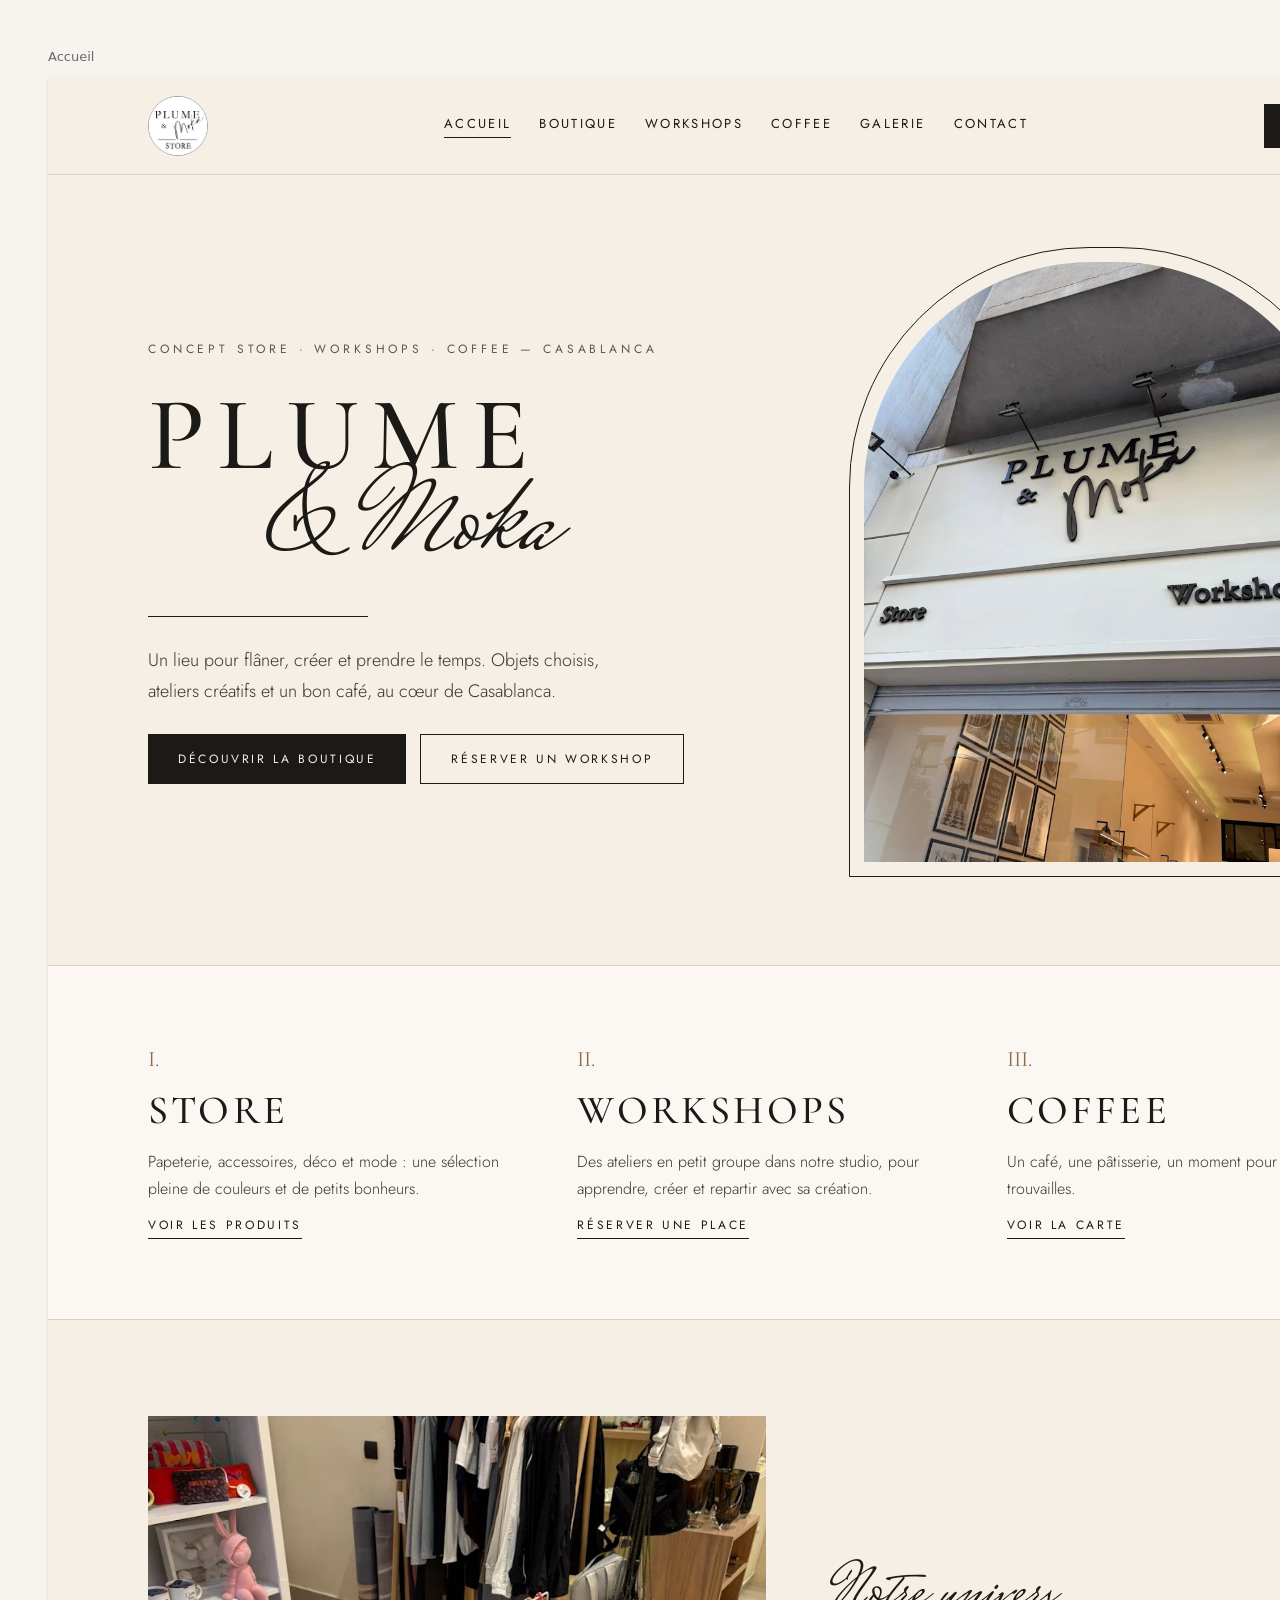
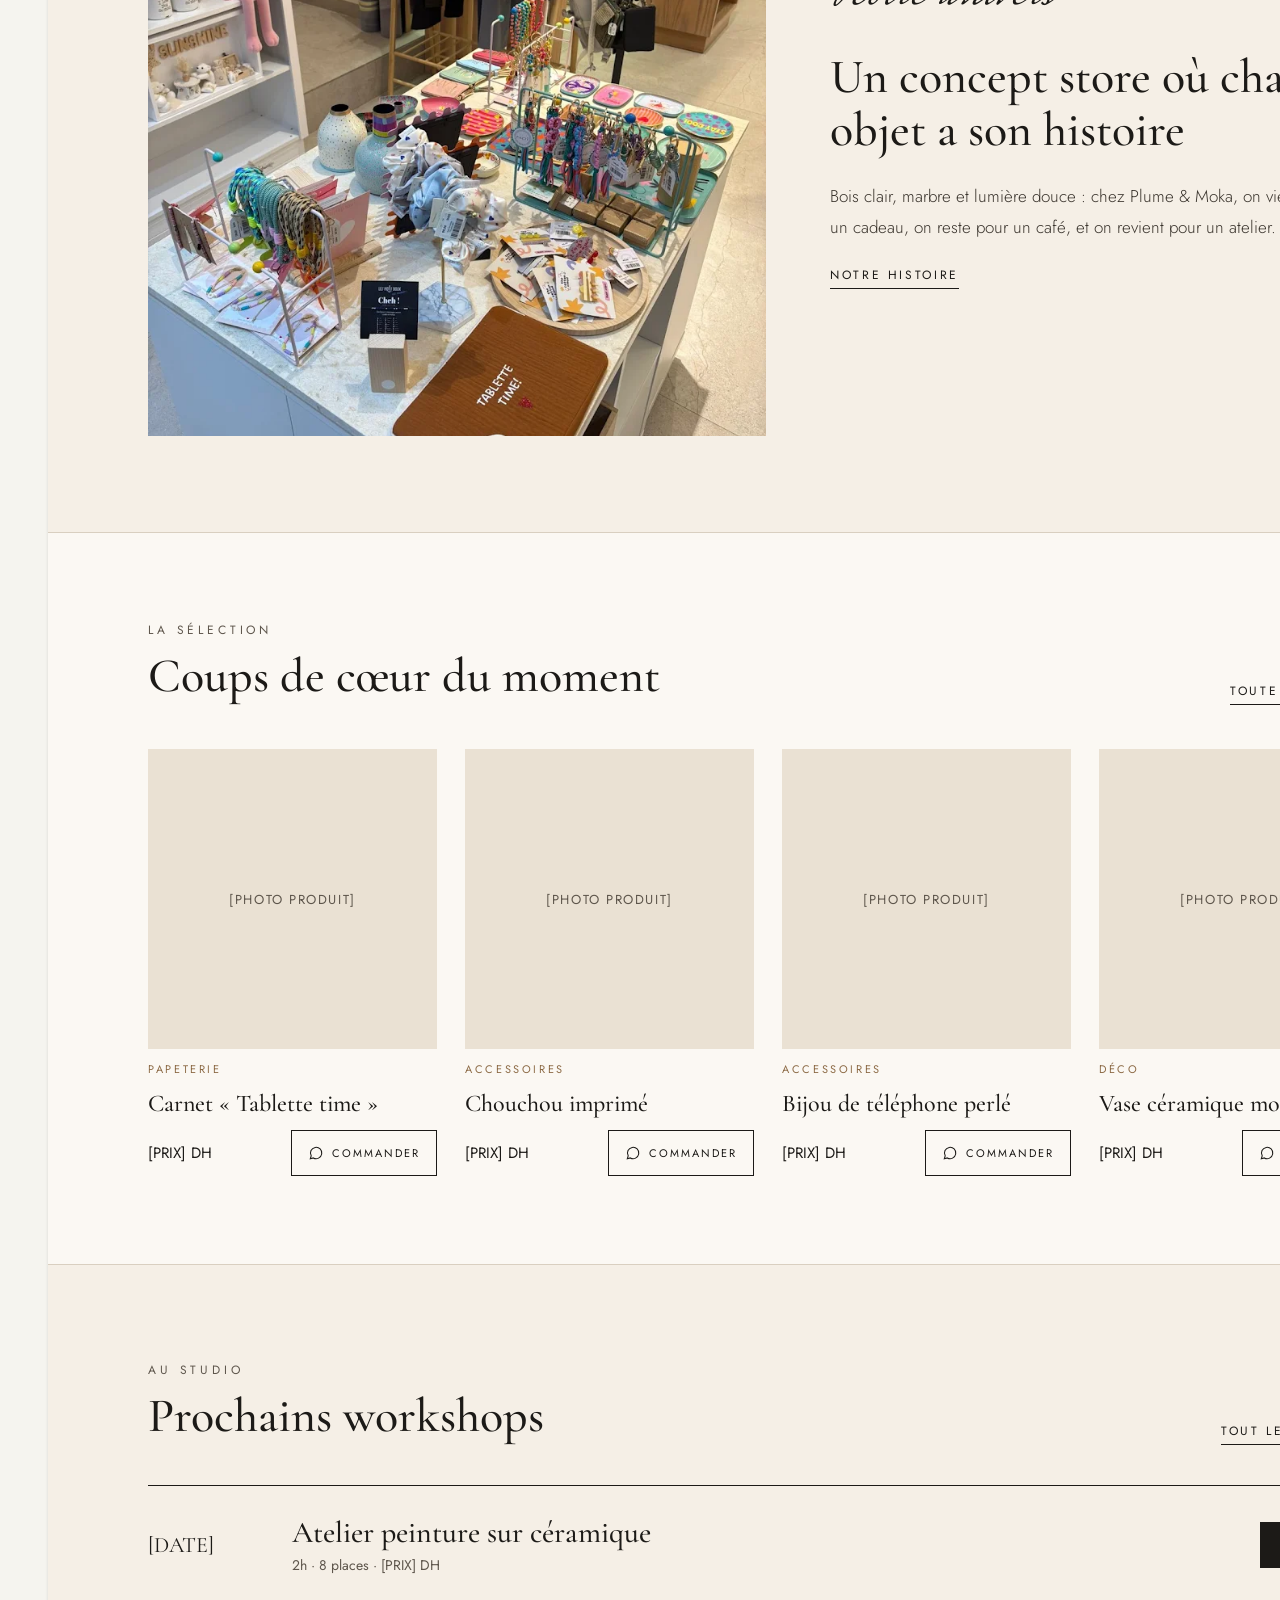
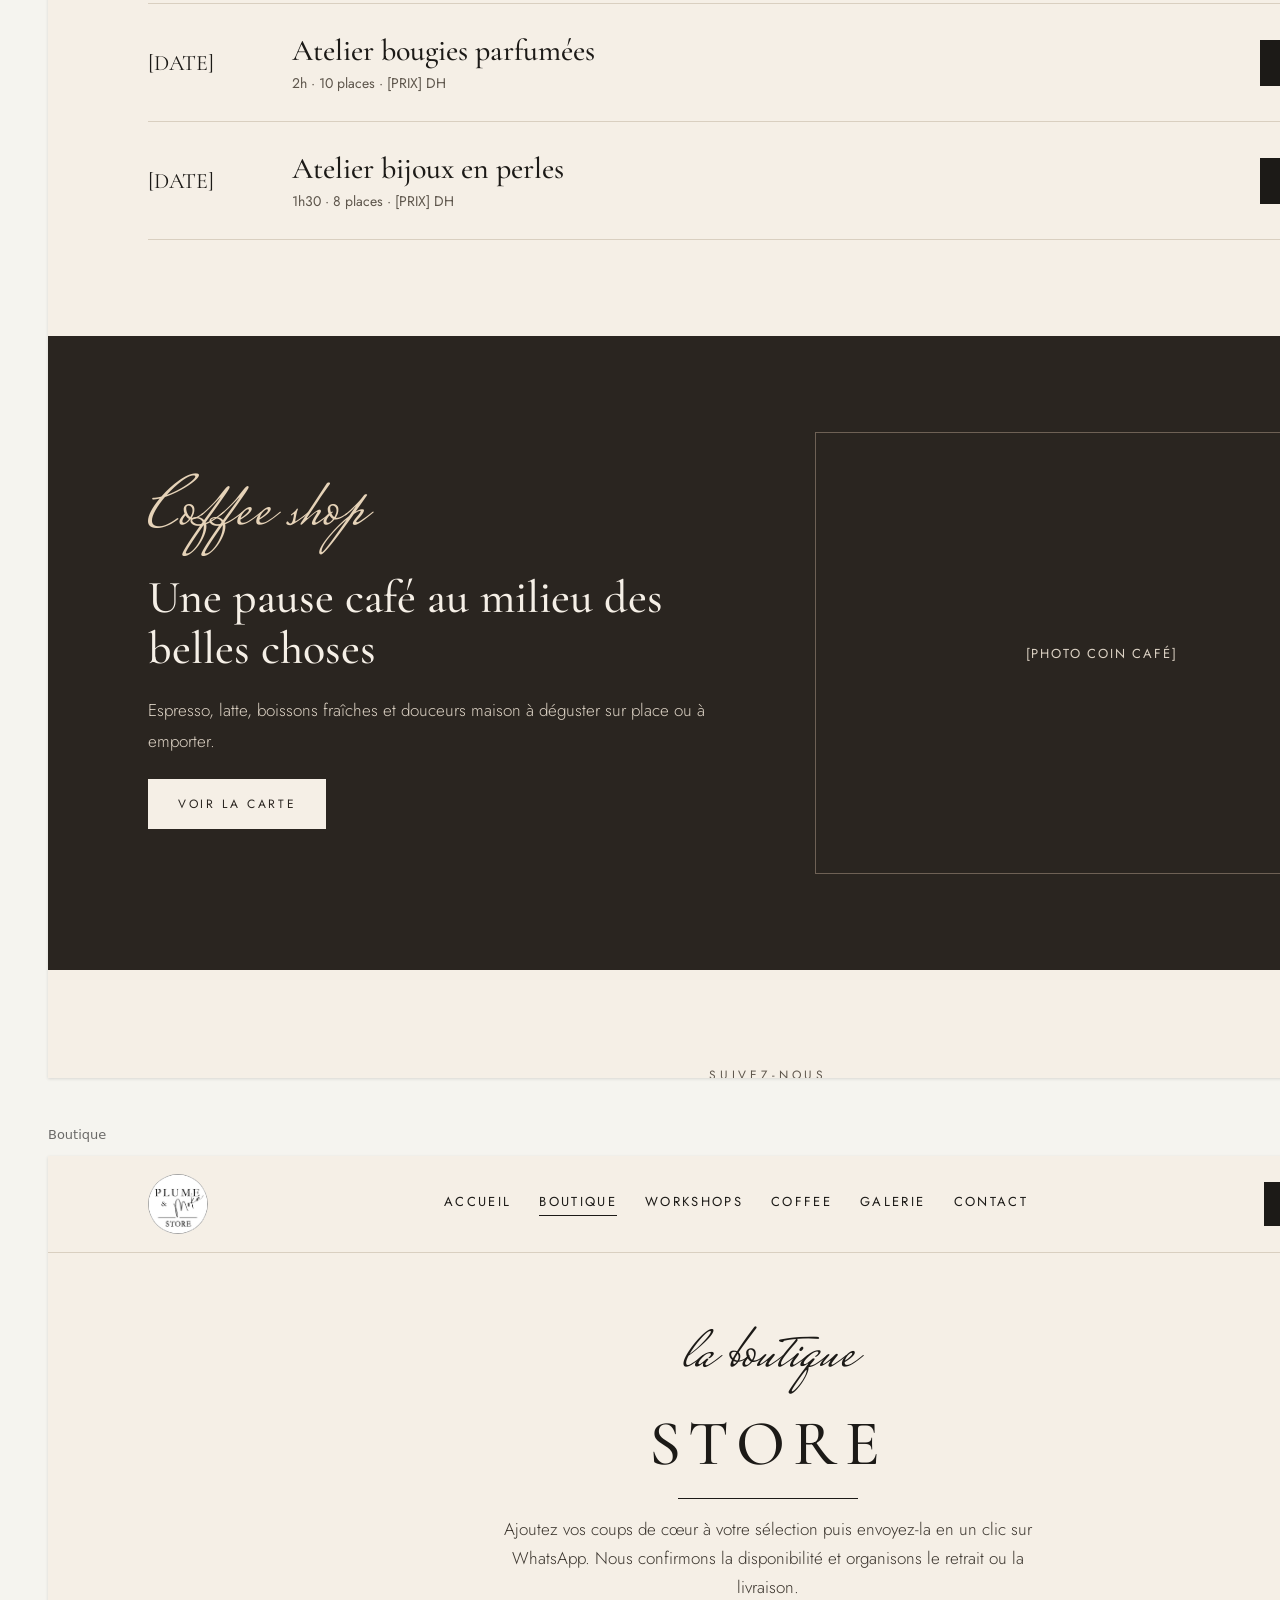
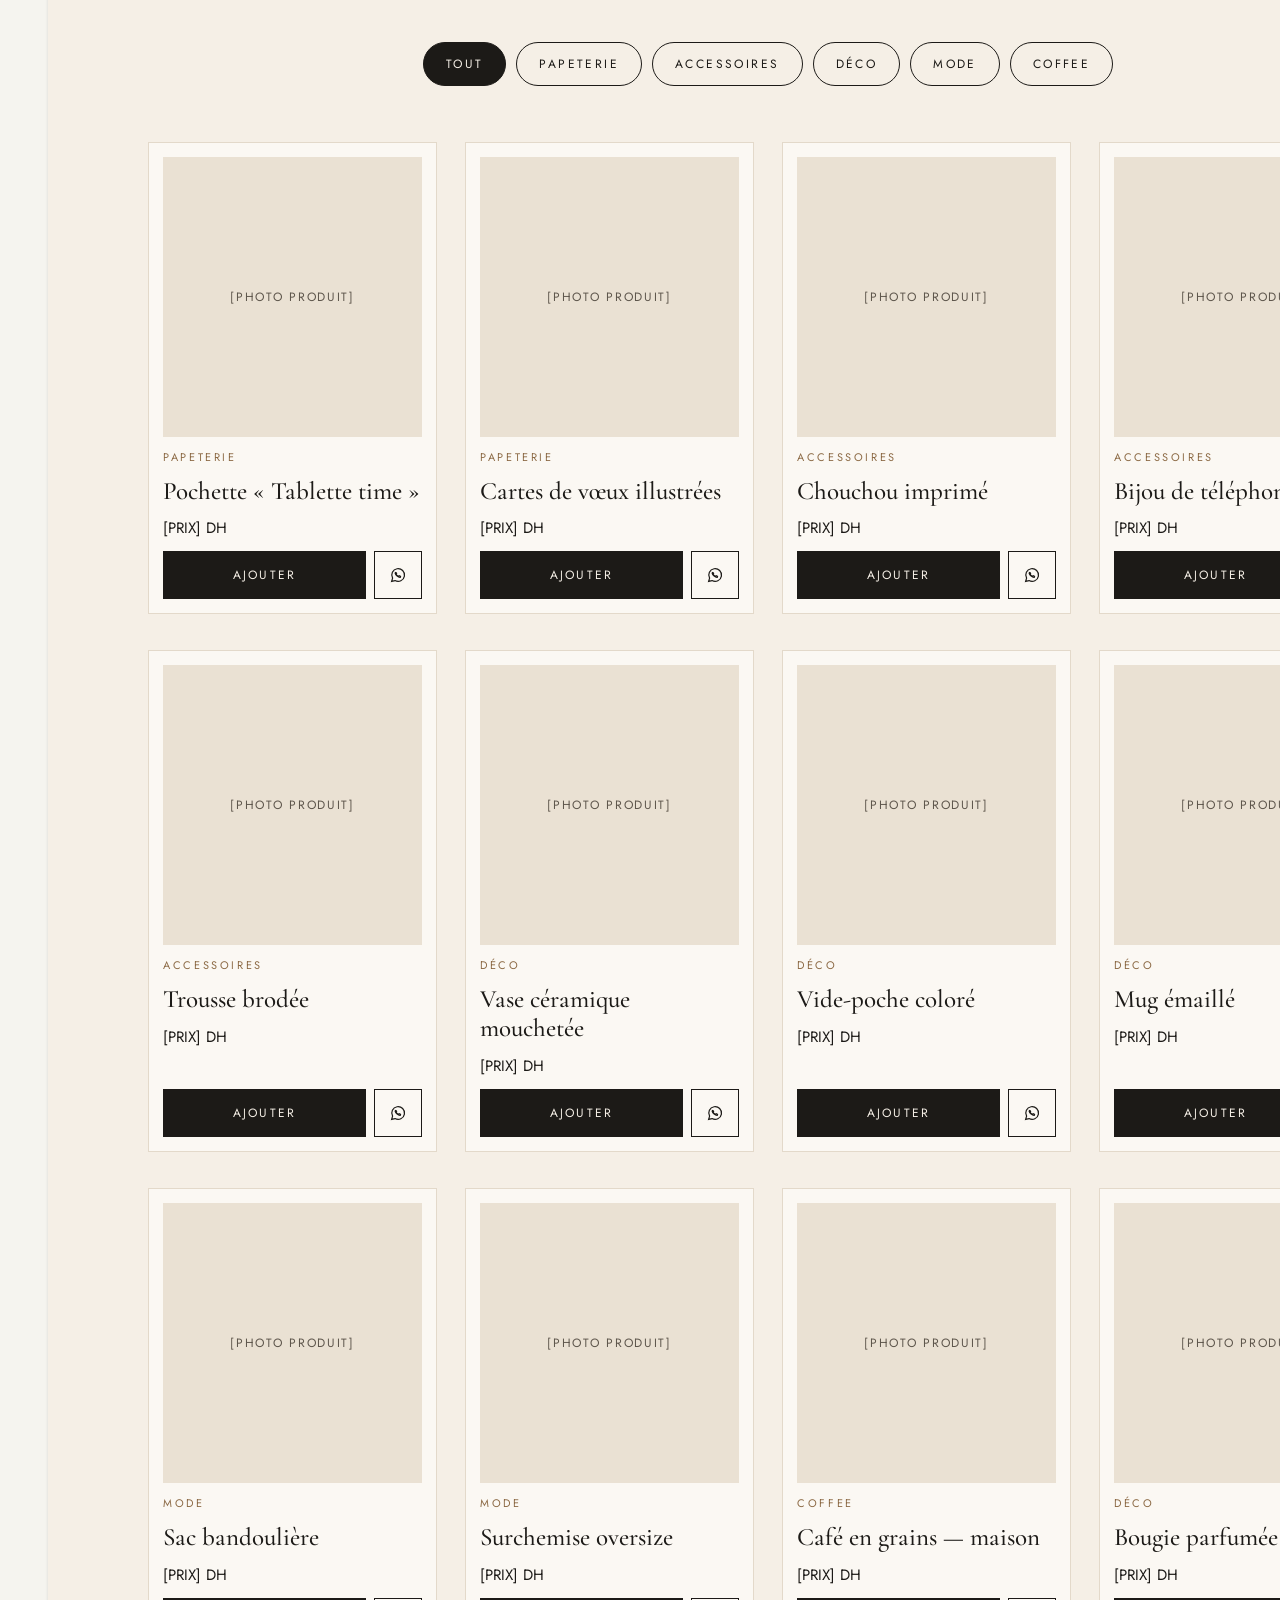
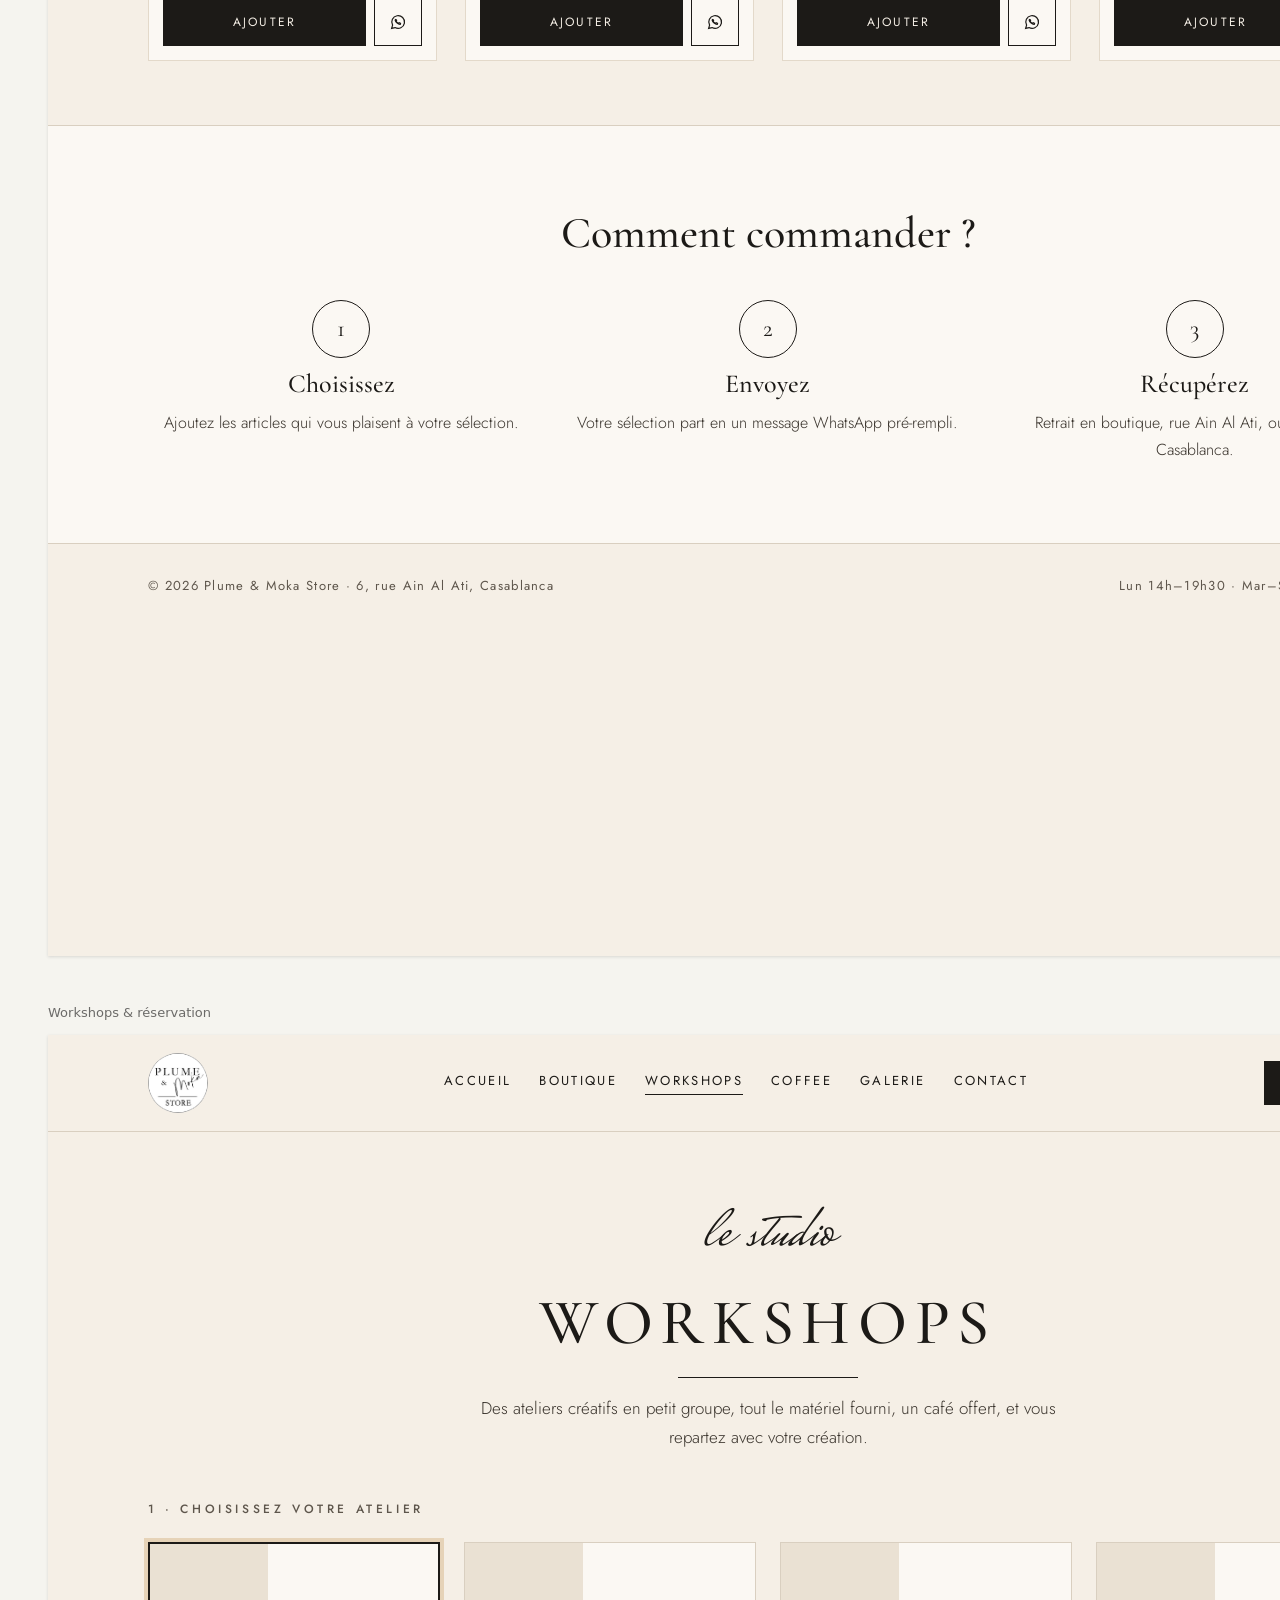
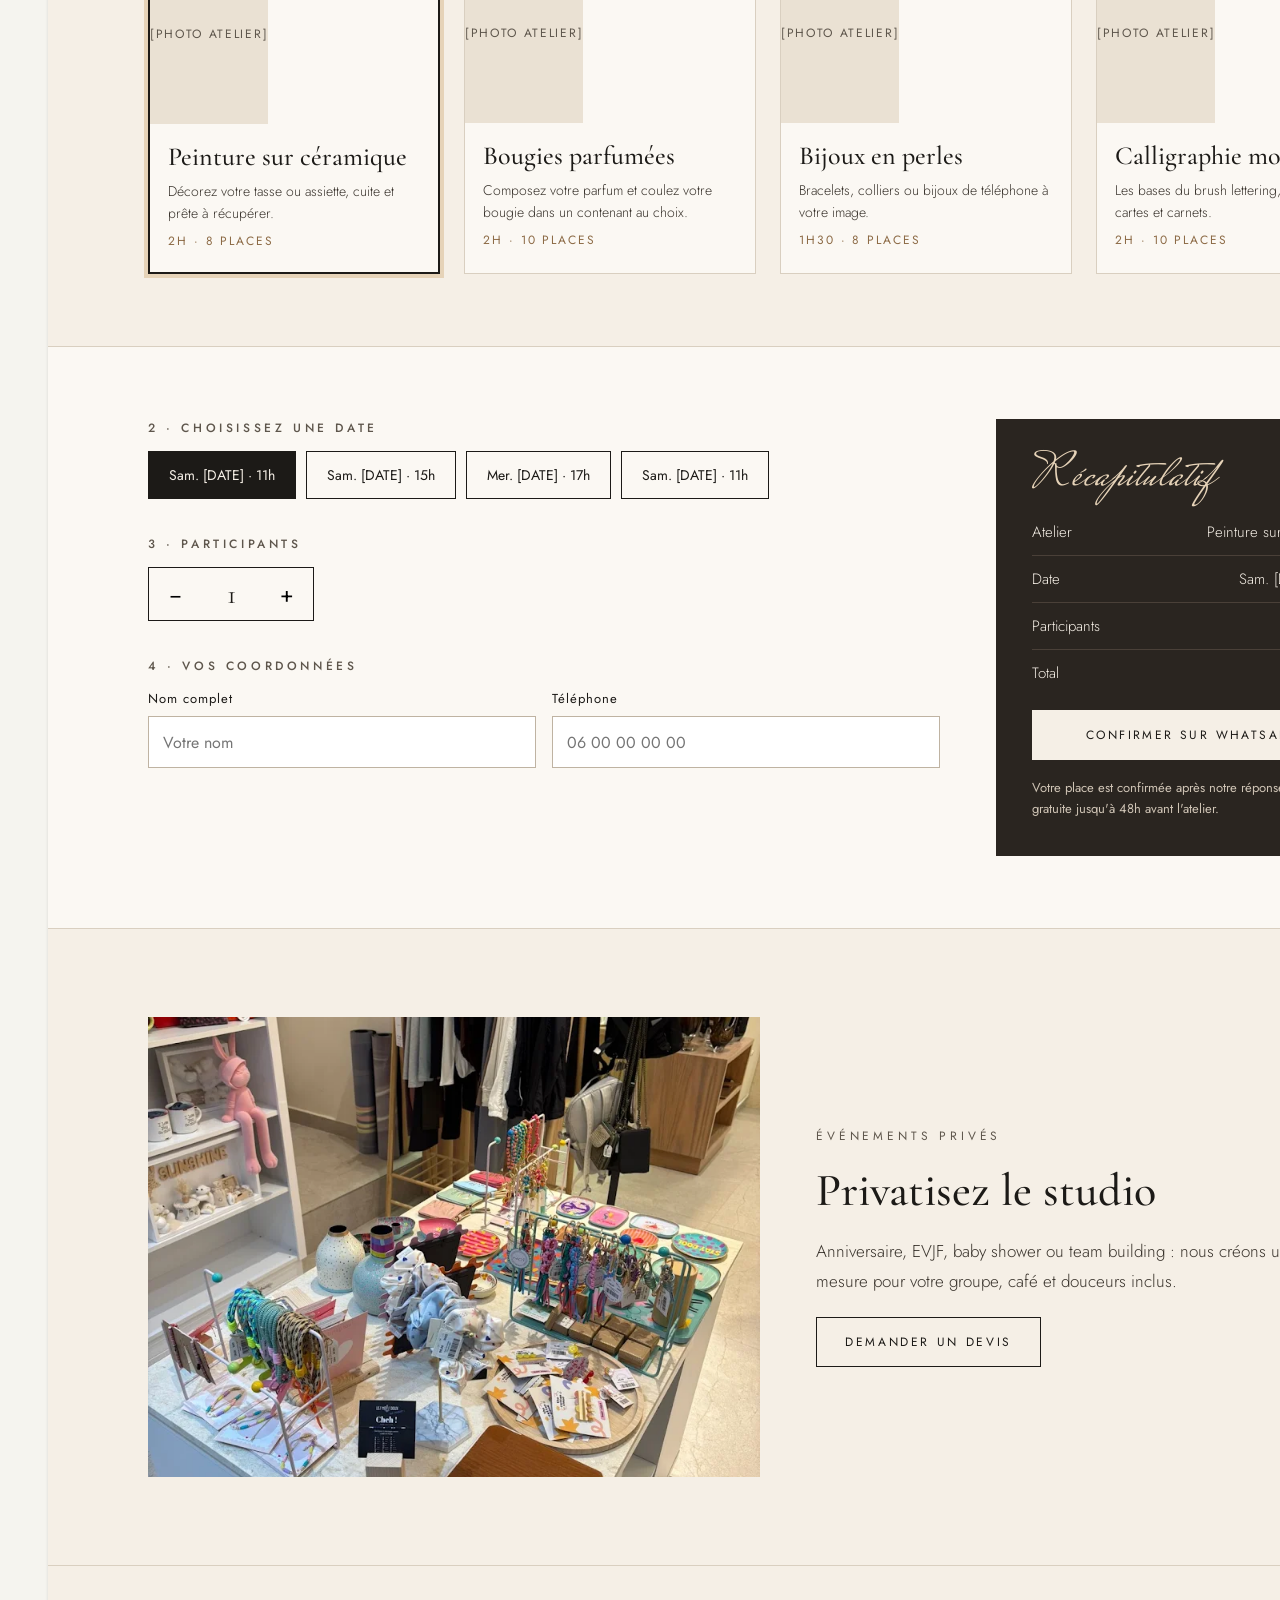
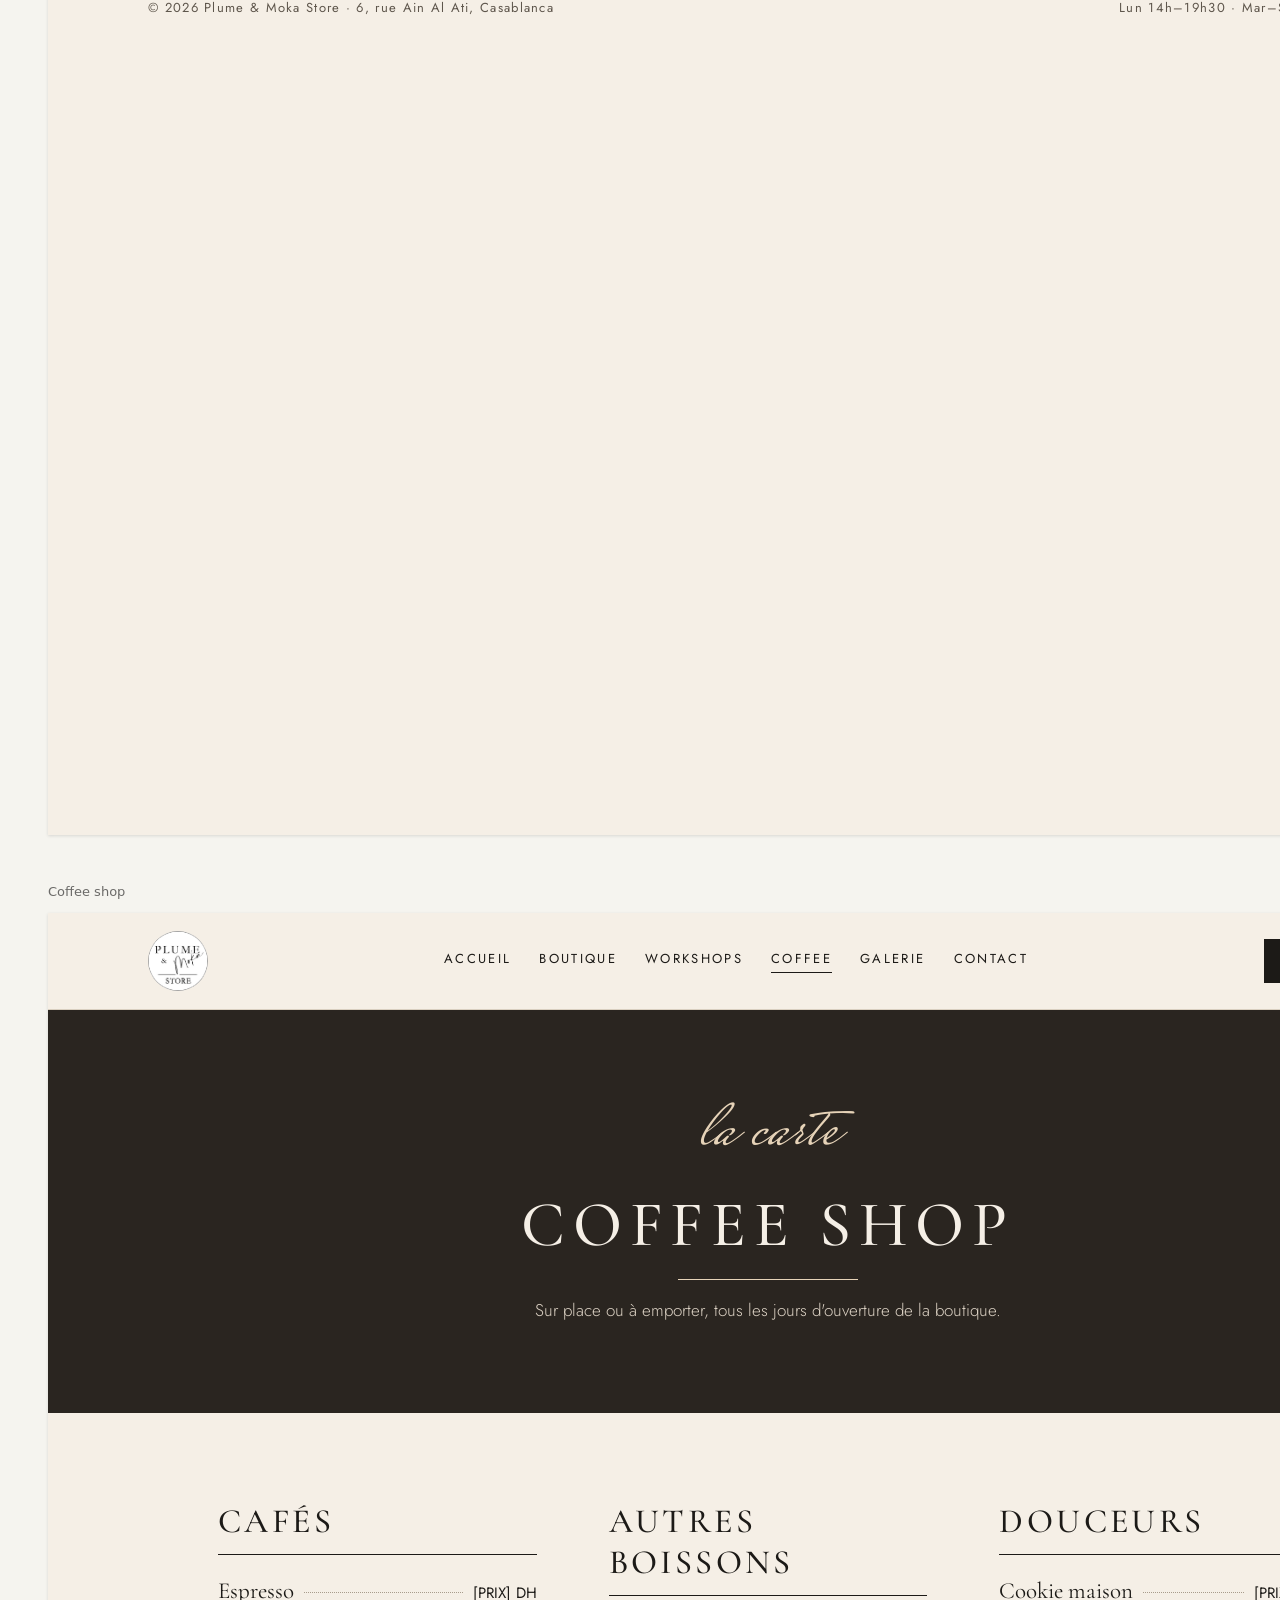
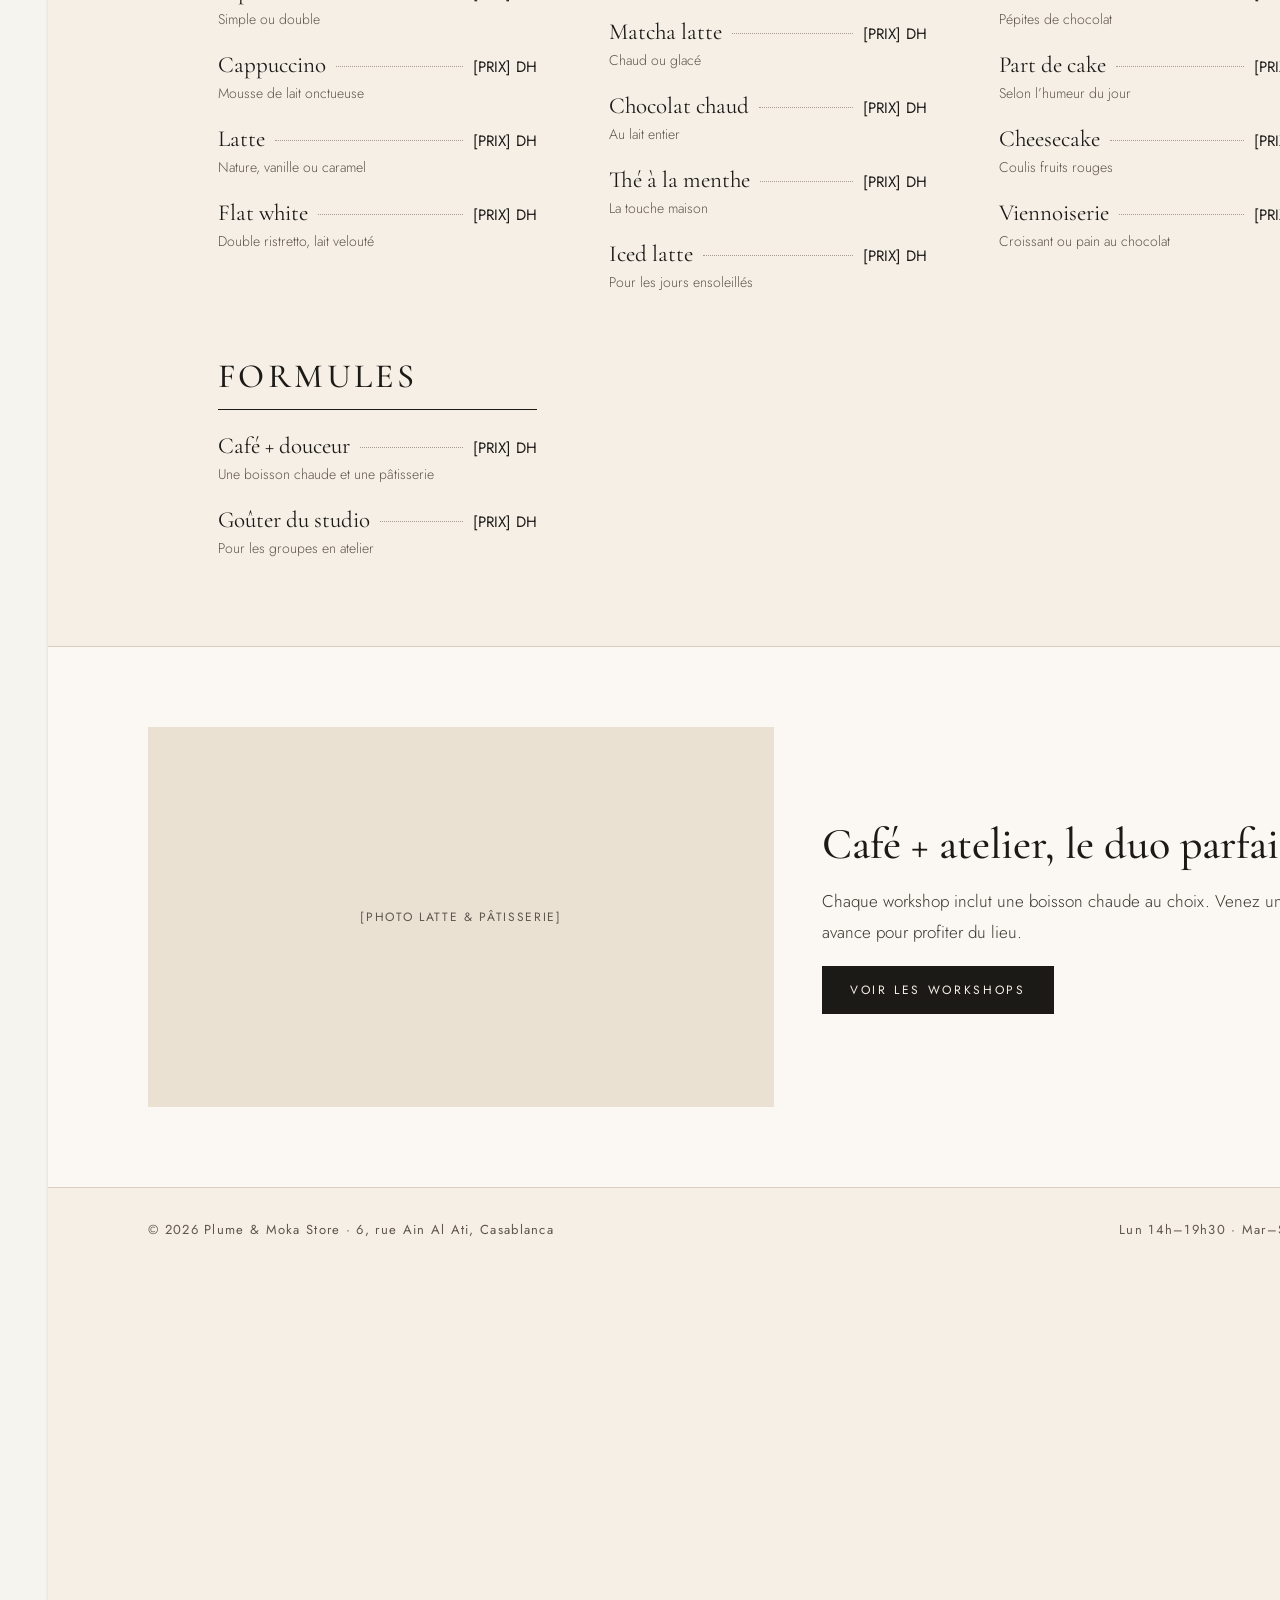
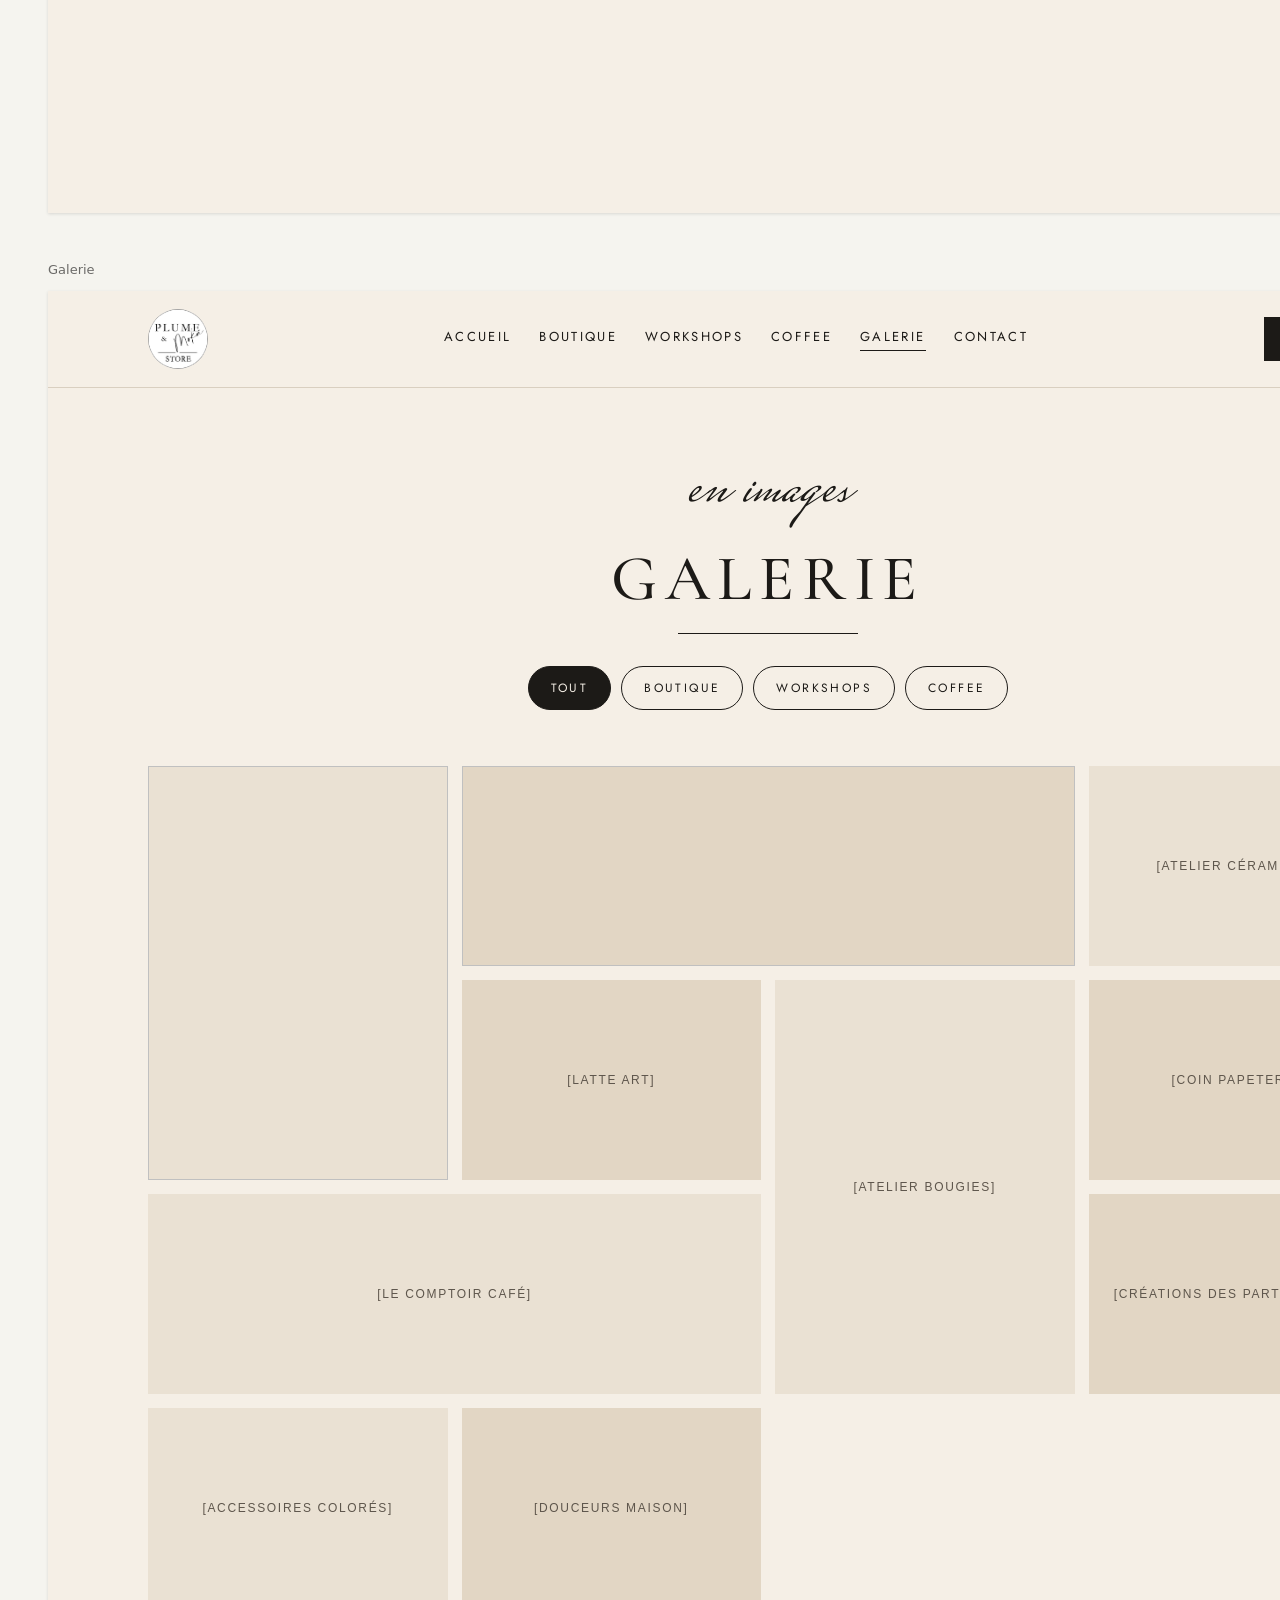
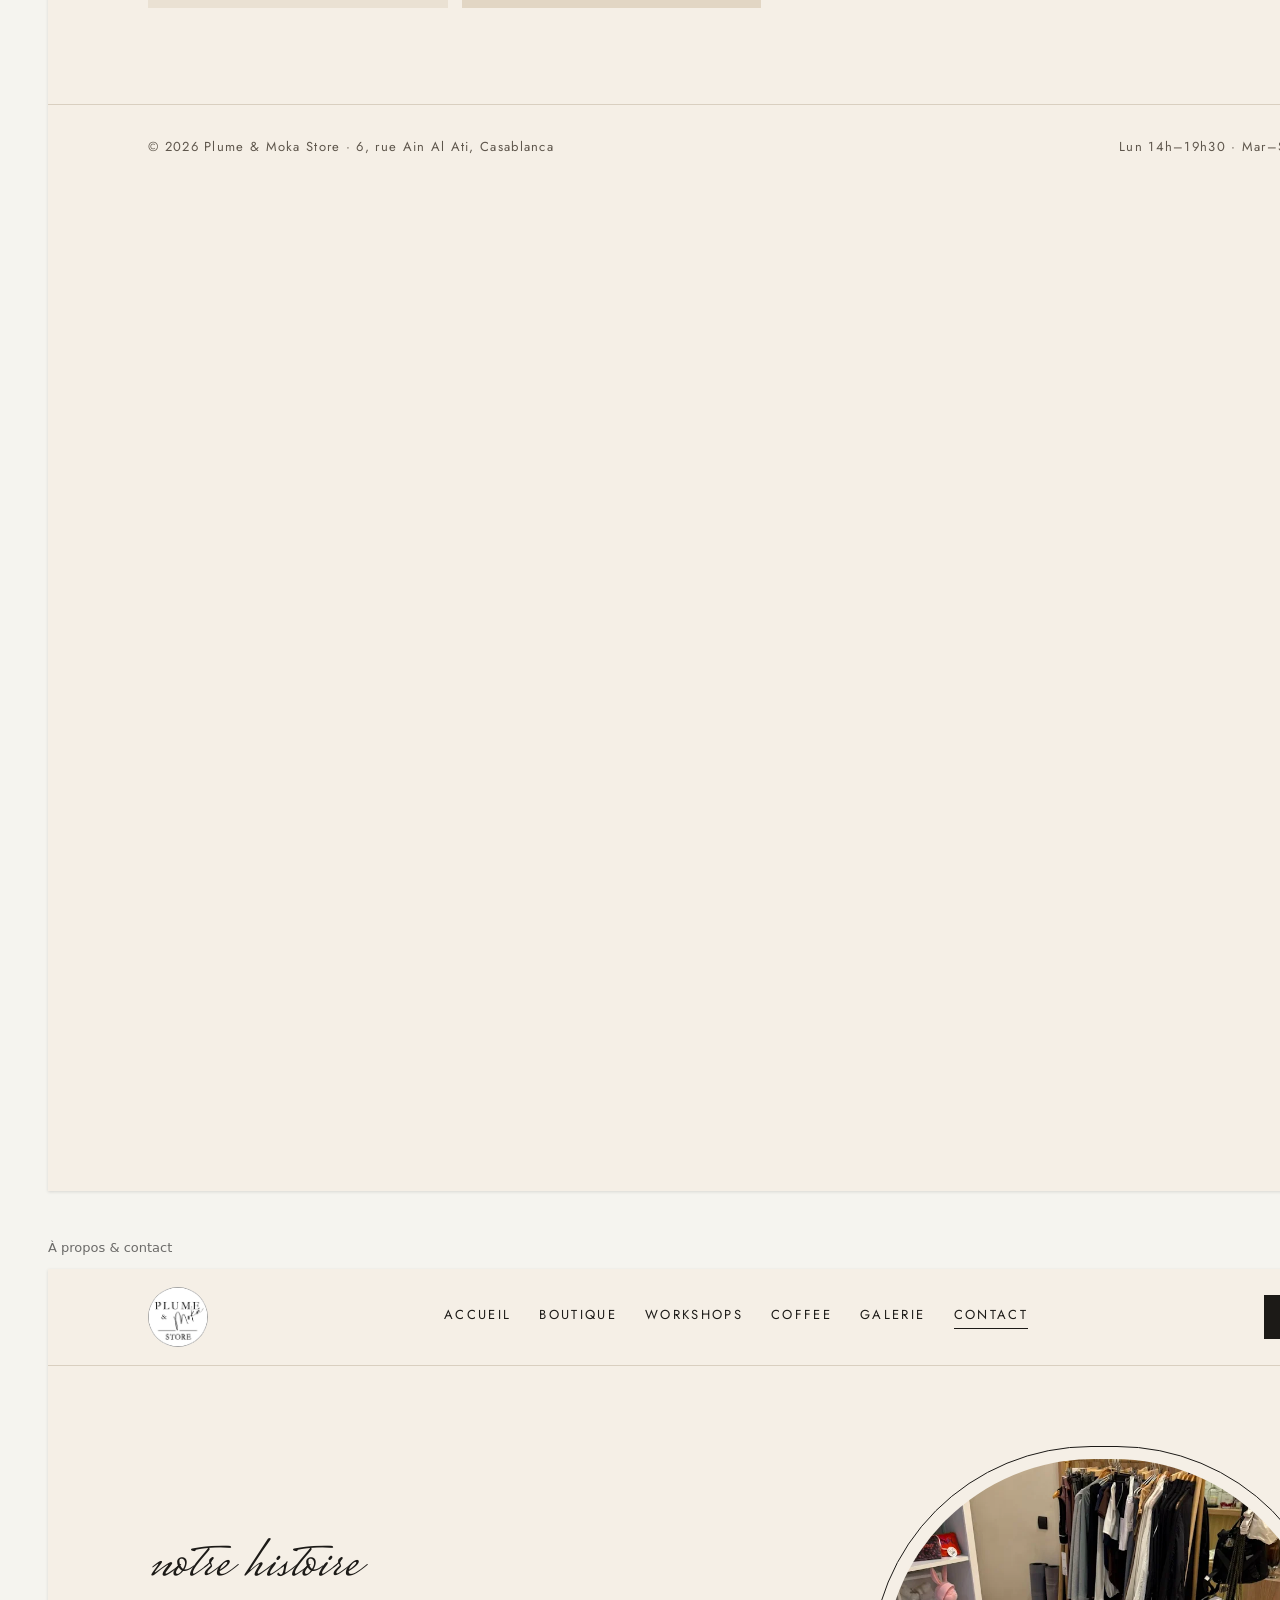
==== index.html @ 070c59aa "Add files via upload" ====
<!DOCTYPE html>
<html>
<head>
  <meta charset="utf-8">
  <title>Plume &amp; Moka — Site web</title>
  <style>
    * { margin: 0; padding: 0; box-sizing: border-box; }
    body { background: #faf9f5; display: flex; align-items: center; justify-content: center; min-height: 100vh; font-family: -apple-system, BlinkMacSystemFont, sans-serif; }
    #__bundler_loading { position: fixed; bottom: 20px; right: 20px; font: 13px/1.4 -apple-system, BlinkMacSystemFont, sans-serif; color: #666; background: #fff; padding: 8px 14px; border-radius: 8px; box-shadow: 0 1px 4px rgba(0,0,0,0.12); z-index: 10000; }
    #__bundler_thumbnail { position: fixed; inset: 0; width: 100%; height: 100%; display: flex; align-items: center; justify-content: center; background: #faf9f5; z-index: 9999; }
    #__bundler_thumbnail svg { width: 100%; height: 100%; object-fit: contain; }
    #__bundler_placeholder { color: #999; font-size: 14px; }
  </style>
  <noscript>
    <style>#__bundler_loading { display: none; }</style>
    <div style="position:fixed;bottom:12px;left:12px;font:13px/1.4 -apple-system,BlinkMacSystemFont,sans-serif;color:#999;background:rgba(255,255,255,0.9);padding:6px 12px;border-radius:6px;box-shadow:0 1px 4px rgba(0,0,0,0.08);z-index:10000;">
      This page requires JavaScript to display.
    </div>
  </noscript>
</head>
<body>
  <div id="__bundler_placeholder">Loading Plume &amp; Moka — Site web...</div>
  <div id="__bundler_loading">Unpacking...</div>

  <script>
    
document.addEventListener('DOMContentLoaded', async function() {
  const loading = document.getElementById('__bundler_loading');
  function setStatus(msg) { if (loading) loading.textContent = msg; }

  const FONT_MIME = /^(font[/]|application[/](x-)?font-|application[/]vnd\.ms-fontobject)/i;
  const MIME_TOKEN = /^[\w.+-]+[/][\w.+-]+$/;
  function toBase64(bytes) {
    let bin = '';
    for (let i = 0; i < bytes.length; i += 0x8000) {
      bin += String.fromCharCode.apply(null, bytes.subarray(i, i + 0x8000));
    }
    return btoa(bin);
  }

  // Error sink persists across replaceWith since it's on window, not the DOM.
  window.addEventListener('error', function(e) {
    // Failed resource loads (CSP-blocked links, scripts, images) fire plain
    // events at the element — warn only; real JS errors carry message/error.
    if (!e.message && !e.error && e.target && e.target !== window) {
      console.warn('[bundle] resource failed to load:',
        e.target.tagName, String(e.target.src || e.target.href || ''));
      return;
    }
    var p = document.body || document.documentElement;
    var d = document.getElementById('__bundler_err') || p.appendChild(document.createElement('div'));
    d.id = '__bundler_err';
    d.style.cssText = 'position:fixed;bottom:12px;left:12px;right:12px;font:12px/1.4 ui-monospace,monospace;background:#2a1215;color:#ff8a80;padding:10px 14px;border-radius:8px;border:1px solid #5c2b2e;z-index:99999;white-space:pre-wrap;max-height:40vh;overflow:auto';
    d.textContent = (d.textContent ? d.textContent + String.fromCharCode(10) : '') +
      '[bundle] ' + (e.message || e.type) +
      (e.filename ? ' (' + e.filename.slice(0, 60) + ':' + e.lineno + ')' : '');
  }, true);

  try {
    const manifestEl = document.querySelector('script[type="__bundler/manifest"]');
    const templateEl = document.querySelector('script[type="__bundler/template"]');
    if (!manifestEl || !templateEl) {
      setStatus('Error: missing bundle data');
      console.error('[bundler] Missing script tags — manifestEl:', !!manifestEl, 'templateEl:', !!templateEl);
      return;
    }

    const manifest = JSON.parse(manifestEl.textContent);
    let template = JSON.parse(templateEl.textContent);

    // Nested page bundles (iframe targets). Each ships ONCE, in the ROOT
    // document's manifest; frame srcs carry an about:blank#<uuid> marker
    // instead of a substitutable uuid. Every document mints the blobs for
    // its OWN frames — from local text at the root, or text obtained from
    // its DIRECT parent over the relay protocol below — so each frame
    // navigation stays same-origin with its initiator and a deduped page
    // loads at any depth on any host, including a file:// download's
    // opaque origins (where a blob minted by one document cannot be
    // navigated to by another).
    const pageOrderEl = document.querySelector('script[type="__bundler/page_order"]');
    const pageOrder = pageOrderEl ? JSON.parse(pageOrderEl.textContent) : [];
    const pageSet = new Set(pageOrder);
    const pageTexts = {};

    // ── Nested-page text protocol (parent-chain relay) ──
    // Page bundles ship once, in the ROOT document's manifest. Every
    // document mints the blobs for its OWN frames, obtaining page text
    // through a strict parent-chain relay: a document only ever SENDS to
    // its direct parent (which, for every document the publisher's own
    // runtime minted, is another publisher document) and only ACCEPTS
    // text from that direct parent; requests from below are honored only
    // for the document's own child frames, and the ROOT never sends
    // upward at all. That last rule is load-bearing: the artifact host's
    // frame-ancestors allows claude.ai (and friends) to frame an
    // artifact, so window.top can be a FOREIGN document — a top-addressed
    // protocol would hand page uuids to that ancestor and accept forged
    // "page text" from it, minting attacker HTML as an artifact-origin
    // blob document. The chain never touches the ancestor: requests stop
    // at the root, replies are origin-addressed per hop (never '*' when
    // an origin exists), and both directions are origin-gated (on https
    // a foreign sender's origin can never equal this document's; in
    // opaque contexts — file:// — everything serializes as 'null', where
    // an embedded EXTERNAL frame still fails the gate by carrying its
    // own real origin, and a sandboxed child of such a frame is excluded
    // by the own-child-frames check plus uuid unguessability). Shape is
    // deny-by-default: one request form, one reply form, no error
    // replies.
    // window.origin is the SERIALIZED SECURITY origin ('null' in opaque
    // contexts such as a sandboxed preview iframe) — location.origin is
    // computed from the URL and stays 'https://…' even when the document
    // is sandboxed, which would misgate every opaque chain.
    const OWN_TARGET = /^https?:[/][/]/.test(window.origin || '')
      ? window.origin
      : '*';
    function trustedOrigin(e) {
      if (e.origin === window.origin) return true; // https chains; opaque==opaque
      // file:// trees: Chrome serializes the file document's origin as
      // 'file://' while the blob: documents it mints serialize as 'null',
      // so the two legitimate shapes can never string-match — accept the
      // pair in both directions. https origins never serialize as either,
      // and sender identity (own child frame / direct parent) is checked
      // separately.
      return (
        (e.origin === 'null' &&
          (window.origin === 'file://' ||
            window.location.protocol === 'file:')) ||
        (/^file:/.test(e.origin) && window.origin === 'null')
      );
    }
    // Non-empty only in the root document (nested bundles ship an empty
    // island), so it doubles as the root marker: the root answers from
    // local text and treats a miss as authoritative — never relaying to
    // its (possibly foreign) parent.
    const isPageRoot = pageOrder.length > 0;
    const blobUrls = {};
    const resourceBlobs = {};
    const UUID_SHAPE = /^[0-9a-f]{8}-[0-9a-f]{4}-[0-9a-f]{4}-[0-9a-f]{4}-[0-9a-f]{12}$/;
    const pendingFrames = {}; // uuid -> [{el, frag}] awaiting text for own frames
    const pendingRelays = {}; // uuid -> [childWindow] awaiting text to pass down
    function mountPage(el, frag, text) {
      const pageBlob = new Blob([text], { type: 'text/html' });
      const u = URL.createObjectURL(pageBlob);
      resourceBlobs[u] = pageBlob;
      el.src = u + frag;
    }
    function deliverPage(uuid, text) {
      const frames = pendingFrames[uuid];
      delete pendingFrames[uuid];
      if (frames) for (const f of frames) mountPage(f.el, f.frag, text);
      const relays = pendingRelays[uuid];
      delete pendingRelays[uuid];
      if (relays) {
        for (const cw of relays) {
          try { cw.postMessage({ __bundler_page: uuid, __bundler_text: text }, OWN_TARGET); } catch (err) { /* gone */ }
        }
      }
    }
    function ownFrameWindows() {
      const out = [];
      for (const f of Array.from(document.querySelectorAll('iframe'))) {
        try { if (f.contentWindow) out.push(f.contentWindow); } catch (err) { /* detached */ }
      }
      return out;
    }
    window.addEventListener('message', function (e) {
      const d = e.data;
      if (!d || typeof d !== 'object' || !e.source) return;
      // Origin gate first; the structural checks below (own-child-frames
      // for requests, direct-parent + solicited-uuid for replies, the
      // root's never-relay rule) are what hold in fully opaque chains
      // where origin strings can't discriminate — a sandboxed root's
      // FOREIGN wrapper still fails all three even though both serialize
      // as real-vs-'null' rather than matching.
      if (!trustedOrigin(e)) return;
      if (typeof d.__bundler_need === 'string' && UUID_SHAPE.test(d.__bundler_need)) {
        // Requests are honored only for this document's own child frames.
        if (ownFrameWindows().indexOf(e.source) < 0) return;
        const uuid = d.__bundler_need;
        const text = pageTexts[uuid];
        if (typeof text === 'string') {
          try { e.source.postMessage({ __bundler_page: uuid, __bundler_text: text }, OWN_TARGET); } catch (err) { /* gone */ }
          return;
        }
        if (isPageRoot || window.parent === window) return; // authoritative miss
        const waiting = pendingRelays[uuid];
        if (waiting) {
          if (waiting.indexOf(e.source) < 0) waiting.push(e.source);
          return;
        }
        // Never-answered uuids would otherwise accumulate forever under a
        // request spray; past the cap (far above any real page count) new
        // relays are dropped rather than remembered.
        if (Object.keys(pendingRelays).length >= 128) return;
        pendingRelays[uuid] = [e.source];
        window.parent.postMessage({ __bundler_need: uuid }, OWN_TARGET);
      } else if (
        typeof d.__bundler_page === 'string' &&
        UUID_SHAPE.test(d.__bundler_page) &&
        typeof d.__bundler_text === 'string'
      ) {
        // The shape test is load-bearing beyond tidiness: the solicited
        // check below uses the in operator, which matches prototype keys
        // ('__proto__', 'constructor') — an unshaped key would reach
        // deliverPage and throw, painting the error banner.
        // Text is accepted only from the direct parent — the document
        // that minted this one.
        if (e.source !== window.parent || window.parent === window) return;
        if (!(d.__bundler_page in pendingFrames) && !(d.__bundler_page in pendingRelays)) return;
        deliverPage(d.__bundler_page, d.__bundler_text);
      }
    });

    const uuids = Object.keys(manifest);
    setStatus('Unpacking ' + uuids.length + ' assets...');

    await Promise.all(uuids.map(async (uuid) => {
      const entry = manifest[uuid];
      try {
        const binaryStr = atob(entry.data);
        const bytes = new Uint8Array(binaryStr.length);
        for (let i = 0; i < binaryStr.length; i++) bytes[i] = binaryStr.charCodeAt(i);

        let finalBytes = bytes;
        if (entry.compressed) {
          if (typeof DecompressionStream !== 'undefined') {
            const ds = new DecompressionStream('gzip');
            const writer = ds.writable.getWriter();
            const reader = ds.readable.getReader();
            writer.write(bytes);
            writer.close();
            const chunks = [];
            let totalLen = 0;
            while (true) {
              const { done, value } = await reader.read();
              if (done) break;
              chunks.push(value);
              totalLen += value.length;
            }
            finalBytes = new Uint8Array(totalLen);
            let offset = 0;
            for (const chunk of chunks) { finalBytes.set(chunk, offset); offset += chunk.length; }
          } else {
            console.warn('DecompressionStream not available, asset ' + uuid + ' may not render');
          }
        }

        if (pageSet.has(uuid)) {
          pageTexts[uuid] = new TextDecoder().decode(finalBytes);
          return;
        }
        if (FONT_MIME.test(entry.mime) && MIME_TOKEN.test(entry.mime)) {
          // Strict artifact hosts allow font-src data: but not blob:.
          blobUrls[uuid] = 'data:' + entry.mime + ';base64,' +
            (entry.compressed ? toBase64(finalBytes) : entry.data);
        } else {
          const blob = new Blob([finalBytes], { type: entry.mime });
          blobUrls[uuid] = URL.createObjectURL(blob);
          resourceBlobs[blobUrls[uuid]] = blob;
        }
      } catch (err) {
        console.error('Failed to decode asset ' + uuid + ':', err);
        const blob = new Blob([], { type: entry.mime });
        blobUrls[uuid] = URL.createObjectURL(blob);
        resourceBlobs[blobUrls[uuid]] = blob;
      }
    }));

    const extResEl = document.querySelector('script[type="__bundler/ext_resources"]');
    const extResources = extResEl ? JSON.parse(extResEl.textContent) : [];
    const resourceMap = {};
    for (const entry of extResources) {
      if (blobUrls[entry.uuid]) resourceMap[entry.id] = blobUrls[entry.uuid];
    }

    // Artifact-host CSP (connect-src 'self') refuses fetch() of blob: URLs —
    // consumers read these Blobs directly. Survives the swap like the error sink.
    window.__resourceBlobs = resourceBlobs;

    setStatus('Rendering...');
    // Page uuids have no blob here — they ride inside about:blank#<uuid>
    // frame markers the pass below resolves after the swap.
    for (const uuid of uuids) {
      if (pageSet.has(uuid)) continue;
      template = template.split(uuid).join(blobUrls[uuid]);
    }

    // Strip integrity + crossorigin — blob URLs from a file:// document inherit
    // a null origin, so crossorigin forces a CORS fetch that SRI then rejects.
    // The manifest bytes are ours; SRI protects against CDN compromise, not this.
    // appifacts: only on tags now pointing at OUR blob: URLs. A reference the
    // bundler left live-fetched (an absolute x-import, a runtime dependency it
    // could not embed, an authored external script) keeps the pin it was
    // written with: that fetch is exactly what SRI protects. (A crossorigin
    // on a parent whose child carries the blob — <video crossorigin><source>
    // — is left alone too; the attribute is then the author's to drop.)
    template = template.replace(/<[a-z][^>]*>/gi, (tag) => /\s(?:src|href|srcset|poster|data|xlink:href)="blob:/i.test(tag) ? tag.replace(/\s+integrity="[^"]*"/gi, '').replace(/\s+crossorigin="[^"]*"/gi, '') : tag);

    const resourceScript = '<script>window.__resources = ' +
      JSON.stringify(resourceMap).replace(/<\//g, '<\\/') +
      ';</' + 'script>';
    // Inject after <head> so the DOCTYPE stays first; prepending the script
    // would push the parser into quirks mode. DOMParser always emits a <head>
    // (synthesizing one if the source HTML omitted it) but may carry
    // attributes through, so match the full opening tag. slice() rather than
    // replace() keeps us clear of $-pattern substitution in resourceScript.
    const headOpen = template.match(/<head[^>]*>/i);
    if (headOpen) {
      const i = headOpen.index + headOpen[0].length;
      template = template.slice(0, i) + resourceScript + template.slice(i);
    }

    // Parse the template and swap the root element. Scripts inserted via
    // DOMParser/replaceWith are inert per spec — re-create each with
    // createElement so they execute, awaiting onload for src scripts to
    // preserve ordering (React before ReactDOM before Babel before text/babel).
    const doc = new DOMParser().parseFromString(template, 'text/html');
    document.documentElement.replaceWith(doc.documentElement);

    // Resolve page-frame markers: mint this document's own blob for each
    // framed page — from local text when this is the root, otherwise by
    // asking the direct parent over the relay protocol above. An
    // unanswered request leaves the frame on about:blank, the same
    // degraded state as a refused embed.
    {
      const MARKER = /^about:blank#([0-9a-f]{8}-[0-9a-f]{4}-[0-9a-f]{4}-[0-9a-f]{4}-[0-9a-f]{12})(#.*)?$/;
      const needed = [];
      for (const el of Array.from(document.querySelectorAll('iframe'))) {
        const m = MARKER.exec(el.getAttribute('src') || '');
        if (!m) continue;
        const text = pageTexts[m[1]];
        if (typeof text === 'string') {
          mountPage(el, m[2] || '', text);
        } else if (window.parent !== window && !isPageRoot) {
          const had = pendingFrames[m[1]];
          (pendingFrames[m[1]] = had || []).push({ el: el, frag: m[2] || '' });
          if (!had) needed.push(m[1]);
        }
      }
      for (const uuid of needed) {
        window.parent.postMessage({ __bundler_need: uuid }, OWN_TARGET);
      }
    }

    const dead = Array.from(document.scripts);
    for (const old of dead) {
      const s = document.createElement('script');
      for (const a of old.attributes) s.setAttribute(a.name, a.value);
      s.textContent = old.textContent;
      // text/babel scripts with a src: read and inline. transformScriptTags
      // does XHR against the src, but blob:null/ from a file:// origin is
      // silently dropped. Inlining makes it a plain inline babel script,
      // which transformScriptTags handles unconditionally.
      if ((s.type === 'text/babel' || s.type === 'text/jsx') && s.src) {
        const pre = resourceBlobs[s.src.split('#')[0]];
        s.textContent = pre ? await pre.text() : await (await fetch(s.src)).text();
        s.removeAttribute('src');
      }
      const p = s.src ? new Promise(function(r) { s.onload = s.onerror = r; }) : null;
      old.replaceWith(s);
      if (p) await p;
    }
    // Babel standalone auto-transforms type=text/babel on DOMContentLoaded,
    // which fired before we swapped the document. Trigger manually if present.
    if (window.Babel && typeof window.Babel.transformScriptTags === 'function') {
      window.Babel.transformScriptTags();
    }
  } catch (err) {
    setStatus('Error unpacking: ' + err.message);
    console.error('Bundle unpack error:', err);
  }
});

  </script>

  <script type="__bundler/manifest">
{"5eb02a84-7db5-4241-a07b-e08ff0f5a06e":{"mime":"text/html","compressed":true,"data":"H4sIAAAAAAAACry86ZajSJIo/L+fgs6+tyOiiQiQhCSIrKw+IJBAGwjtqq6pw+JsYhM4i1RV58xD3Ge4DzZP8h0HSSFFRvd0z8z9sk91CnA3Nze33czzhz/ycm+xVQTMgYH/4x9+uPwFNPPHP2DYDwGAGmY4WpIC+O1LBq0X+kv1AbrQBz8qfhYA7M9aEH/FJtFew/7j3/8PxhpGBlz/B6Ieg0an8Fj/wrC/YL9igZbYbviGkV+xWDNNN7Sr33pUvqTuqXrUo8QEyYselV+x36uJemQesV8xXTP2dhJlofmG/cnSLMZqf8VMN4197fiGWT4ov2Ka79rhiwtBkL5hBgghSL5iXpZC1zq+GFEIQQjfPwRu+OIA13bgG9Ygydz5illRCF8sLXD94xv2osWxD17SYwpB8IxxvhvuJ5oxr577UQifsVQL05cUJK51wfZPv/yiZ6Hpg+QXP9LQFrFfsThKXehG4RtmuSUw0Y4hjII3rEnG5VcsqXGoHxAKb1ijFZdE45X6V5EwIj9K3rA/dTqdrx9IZlk3VKfjEmtQaL0zwRPNdLO0+nA+EEczo+INI7FGXGJUXGKJrWuP5HP1v9dG8+krdnpxQxOUFflI8hMSQCcL9FBz/c+I4IYpgBUDFK4JnQrK//6K3RzJ//5vnvCnPHNFmmEY5h/inObo8P4BcpHuAQO+WC5aMwqh5oafAIx9zQBO5JsgwX69nlC1eMVvqXsCb+fTQJN/IK5i80MYpUbixrCWobM8fcpjV0KFUQi+Yr/fQMGwH0w3x6rnb1+u51Afw5kVG824/OoDC9a/Ki78O0z4CQ/esGC9v2p7N+SveKfZbj9f/iNfmaevF3bsIG5Ey94zY6d6c2XFv8OJJP309XKmNR9+qTeNYQvHTbFYswGWgEPmJiDFhlquzSuSYjC6EO21JhJhunlFdeKd7D8QtU78Aamh6iMipWt++/LpAX/5cXw+kX+kIl9fX98X+x7e+VC//LgMY83Yu6H9PqHSqjcs8QczMrIAhPBVM00hByEcuykEIUgeH3h50qtFAiEFzIdnTEuPoYFZWWggFnh8wn79A4ZYN4XYhZW+YVeQNoCCD9BP7iiZjw/fofjw9PUP2BUclgI4hxrM0scgtZ+wXzHXwh7PQ58uC7xCUMIzXtg3LEhtxPZXNPrydPHLRJoI2DeM+LdHxIg/ET//hjjQNTS0zE/Ez4/ly9NfK+H58CEPzb+9BukL+lZL5xPhfr0CR3B/WcgjYVpB/+lvxSv+8jP+E/Hz5ef/Iu52BCNOS0GHetSPEKQ1uTDMBxDT3RD7hj08fK3eWFGCPaLXLvYNaTQX+wGrprz6ILShg97g3zCypEmSvIDBKiD4N2wOE0QYK4mCnqMlvcgEr2hfx8cw8/3nM6Q007Uk0Y6P7jOCdgH2VGNQq50EwCwJMR1G2qPuhtW3irgEgQlJEiVY6oZ7LAZJ6qYwxTQjidIUS0DFw2sXOmiAATAXPqRYFGKFG5pR8YyFEcSgAzBeniBpqV9/wnMALfLw/M5i4LJbgsD6musDE0tAGmWJASqOSLHH3lx50f3I2AMTQ7olfcZqFk+fMTfQbER4y00AFvuaG16AAbRwimk1XqDm00rKCi0JsSj0j1+xBGg+NpxjFVopZmhJcsQCkKaaDYjqZS37iFH/CF7PX7A//xn7I3itvqPf4BVqiQ3g3e8/fvt2JsP7eSIui3zwijB4fPiplpaf3zds1QSAUbX1t4fn8zzsCvYVavZUC8DzmSkerx/SxMB+++19oJMAC714eLiwwOX4bxki1xIsvpXpyp367bf3F5cfZ0n/ep1m/nOqACTJwxOCGCOeBaHZc1zffLzONBKgQXCe/PhguvkVYfPVRYt8AHb5VtmrVyNNF6BEmuLhn7JctTN1Y8SaZyOWuS9BFEZprBng+frr1kj9qak1mo32xYRZFq3R5NVINciLz3Rvpejrmzdkn9LId03sT22jqTfB1TAxlbNROC4EL9W6b3ECXopEi78GWnlxQynkhEY5SCw/Kt60DEZXYtwrzcf7F3/9MAD/TKM8Nsgn7A2xC4af2eWdQx8wHHt85/+az44xeB/7CF4t1wehFgDsr9gD9oimvL97TX3XAI/kM9YhnzAce3irv/tuCMIIvXh6qFevVNIzBpMMPH1Fqgkmx7MA1Uo60ELXAikU/FsGPGQgOc6BDwwYJY8PtYL4CeF4YzqJy9wvPz+ceayGCUEQ+xUb/uswL3PfYVba4gbN337D/vi+wrs6eLeHD5XyfcMCN02Rka1hY6YGtYer9F60R6V3ruoj+RmbnGelZ8dFs9NK0b2j8PbwjP3xBqVn7OEdofrjDYKfq4tPjgD7hg3n8vQ1RoHg4zv4W247Q0PG77LE/bT3hT9Mu2jyKUghMGtHrd5zij26VoJYrVZ26dMrJmiGg6WOG6eYPO0Jz5gbVppfleXFBdLlZB/S6xa+YjWgNDEu+l8LMU2PMvim+1q4/9MPWeaaP6LgdA+SCyQ3TCHQTCyyMA1LMz2FLsygpvsAQ8NfMSEHyfG6IAomYVrho/uRniKH4AoKppi8ntZ41AeH5BLzI0PzMUSSixFLogg+Y1FSv4x0FFAAsxp9C4yXVKG3wGItQSsjfVHPBr52xOIkgpER+ZgO/KioVksjDCDiVQhcAIVa7tpa7bZB7ZhiqRaAlyhxbRdZfehUS7mhC10NRgmmhSamYSYws/h8VhdItRXXIKaFR8wEMXSQ44AenCiF6JwMP6tcSw1D6uKtOqgiRPMe0guUKNYOGcBqBFLssXBAAjCtImdFXWBi+hGLQvBOdEMLkV+if9xUbWJ1dNIRdEDy9HrD2wh1Ganr/4ouQJN/qZT9Rw1zBYt9u1vir7eicPPhThawN+ynnz9CmwMkfyEosDmA71O/WxWZxxT7hv36+7tI/cf/+ff/+D//fpasl0qyKp66csdjzT0vhqO5Yc06T+dZFxjKrTwiwcOi0AB3cveZwJ1F46NIfiYhH0Tj+czyiFWuKF/gQCeJMttB0ggT14DY9xt4Qwx6WQ75f8hHTLC5MOXnGIxuRch0E3CFgZjNNZznCiVwL9cI3zjTfTd1QIJc4uLqgCZZCN0AnJnzGXPTC7+9z7gCeqoEqEKK7fUEZTG/bgydS6UQoKPBe8y+VoErQJ56NaKWaS0BmBOFUQJqiBdICH2E782hREWIGcgfu5IYoXE9vrAiUApC8yqHWVxoiVmJs++/YguEk6+lEEsyH6A9IrF90YGWVIkkBEpLoGtpBqzk/V2iqxVftNAAKUTOt+b7UZFihq9lKL5xsUeEi5W4aPknJLG1ptauFL4AfkYq7BxywChGco/pSDn0ZVWQBtP340LqTsNgFL9oppmANAXmBdiV9Yso803MQYtXXIb0eYqWr+h/wbdWeIYBYogIa78D+nLlzS/1qbjwuWKCSsVBqBl7kGDiYjLGtLQyNudtnLXrBU6l2a76B1s4AKuZuT4VGGWGA2qJuSD19s4PKYziK51uzQeK5VyQVlxSL/hOCxT4YU4UY4/1Gg9/ecAKB7wTPDxPwUCJ4sOnml/0CDpnxnSj8A50rW0foxBzIIyvZ68hmgHXDivmqiWnBozOrl4cHDJk/1CO5p1jUVrwg0mo0npIxVWW82xA0O9KVKFTeUYgcTXfPaF9p9gDCpsfnrHKhtzsDQQ6ME1gYsJmIahTdnzxDaDr+1VwVpMbbQqZj8pdQOBd+G6nirCOKuv9PJ8NY6qFph6VwDyLW2RhaWYgdVUv4aYYKJEdfOcj/VgtFhXhSzXn5ewgGA4w9ljsZ2nFmlgW2hnyy3XXd+Hx6RWbO1qMIF5VLAiPL/rxxQSWlvnwrTKSZ0ZB5xA8n9/E/vH8HEZ1SHzVZTXTvF6ez8J2PjO3JstcUCV2LO0EHpsLvaUqLbaXU32sSY5sQ31qF0DXw6upkd6RKk5A7oICq329p+pQkVeEuOx97XdQQZzBsz9UIbRUxxX5awfmoeLAN4L4j3//vw9VeqDi7TuVeLUB6TsaiE9cwznrhcBNq+Ov7cCFBZFc3joR8nr6y4JVB8KiSiRVK//1DeWRiJ+JVwhS+HhPwjpQP/vdf72n7/ntGxLHczrpmn9KMmTB5Wrcey6lDkHABfi3ayri/ObpkghCUdZXtOEKw3of6dfztr59uzmrWmWfpQsmAKRvWM9JIiQe78KFaIkG3dmYGgktfYfzcAaEtAsafbH6b9d5KeZeXIIr+BvRfQeVRtVsWESYD2wXugE6nRSJQHqjTNIq4H0JNGg4tRWoVTd0brYXa26CWPSDPns9U+fie16s4g1awEV2/Qatiu0q1Ya5JgihC4/Y4wdrixH31vwJsV0l3WclUG8QxFqiQeCf09DXJN7jNTl0f9JnUfvzn6/fMewDt1XDrmfw2283I6+5u6ugXQ3j+6yHp6fbWY/Ev9XAas4GVy7785+xTxau8Lvw+l16EgV7UfgCghgea2fo7Ewi0/VuxR/DOiK8cz4r/R3D47sI+1poPlW+gYsmZ7pfq/8rwDqke3t/oYVpAZL0LqK6DcOQb4TSVUhNoVC9UlgZdKLEhRp0c1CxVs0flcuJjMO9Z/kYR2nq6rWmRRbw6Xz6t+rDTZFzrSKUbqKFc64Y+xEjb318JDjLxL+4+O8fLmlFrvKnP35dLiX+l7nIKnUm/SfyhdFerJ9/pX9/uf6m/onfjebvdVL8GnOAEEVz/dpaVctWjiOyVS8/Yj/9CvxnJAD27z9jWqG5lV9Ue7lRUtnP2tB9D1JFJP0MZCVU64rTPsKEERZraVpFlPe6M4iyECI6P14Qeq6m3Kdr6xgKkfAcbKGfjz+hgT8/Y79iKAJ8Q9mUEhKoSv6A/X6XsIFYhn1Dluic6JSrqsNSHT9e4N6kW27O66fs5/PZo8fLEOBXed5vWIbhFcq30nPdmQl8NwdJtTdEo8/3ZV0O6O7AfkITfr6sZwIfQPCPRiBDU0N6qqscZ+DIw7m8f6e09VrR+vWG2vfESi5HfHfk/wipz0YgpGpI75vGbtEzCoTf90PO2UbMKF7jKIWTOt/5+Ct2U83TbPCG1WS9qQqDEr7VHPf78435f/qK/Y4ZldV5BEmCil7EXzAb+Vt/Ic7n9n6Cl78/nGdUhBXpaw5PHz+eZJQhPfHTdfsfz4FFZaEq2fv4eT6D9f3Hh9rLenh6uiVITY7qkF/P9fP1uagRZfA1zlLnuy+fbtkEUDMcYN5u+/cr41cGLcrgLTv/3RrSOQt9U0XCbl2feuOocABeUQL1lin+aCJPC8lsZGFmVaN5qOuAD1WWFrzWIvh0l/uslHftY9W+v+UmKHOI7EYKk8yAWaL5telOz0H440e//caLipJrnPZ8dgFezqkGvCoQGC5Ky1TqrR5ced/P994KslgPZ2/kpU7uoRj8qQq/ChSropozsqBW5vv3vuoNNnUi7WyfazepcpweUK4BpbkCN0R7rkPnd+e8Xv4dziXWRkWLuPK43oMmzUeBXAJA7XZDp0rVVG7W1Y268Z3SKoJ6ydOXsy+TaFXaBDpaiFUuHCpe3B7rRz/44/mhQZdTf32X2hAAs/ZJ6o0jr+nGMNbuzMcJd/JBEJh6Cbk/5l3OCZe7+PW7jMvrFRTC8TtJf63qQ7L1+M6ZP2Dkx+1dTU1WFcw+YvxxGKwLZtfk4L3yvKNWPfSGQp9pywtu/z/rTOw7Kvx+t4UbL+q33y7q5Cxn326qs2coFevdOXPIxftAuotv8Q8NVL38eeg9wW4+/L2jvXyudOv129d/attVtQTpg9qTBeY5e1XHrlXysXBTgKKfLMiqWgxyQ5G/mlXBinYL6pIjSONEO6LusLROJBlajD1aWoLKJDmoUvlVyqNKfBnI2D8hV+keVGXXkYiYSRSjGsGtUCcgQMmXBJj38lB7S697cEwf7wj+dHWGv2GNJv29QHxyPMhGXuh5c1Z3jPF3WRjJUc3CH5n1Ysww4Kegwvrden6vcioafVA51/H/SPWgiU+3gz8B/p20XoKse42FUolVhIyhVT4mbTEdHCMU6bimG4I0reOjq1m6BVSnomqDl6Xn+L/K8YAEVYUuqZNKZ4O0zrEivDF0oreQUMdA9fWXXx6esYdK2JBhjVDzQGV6QiwLK6RNNPnM0QkqXN3CuXF9z6nsBLWnxNo5/1r1glR9G7oWhiB5vaMLIh9K01e5gasWv6ST7osCCKnvUkfYpRihwUtRqjIAUQjuGfvChzdtIhfV9M/oqjtYf/yOT9AZ3PnsVSj+D8edxer7FW6DiY/zn7/jvndxqD25Sxn33T4h5/5WrC91ofPMm5r4tb2taj+o5l6kHsceMC1NAUxfX18fLotUkR+mJFHgpuBV8/3HelKgxY91Z1v14gn79uMHbxGEyJJ9uxap7vX5ewfC+wzdDbXkOIeonqfBSH+sQFQO59NHe1v1Z53Dx6UbQrpyyB+vIM67upn3ab/Yh+FfMRfHn2rgP7lIu72PMM5NHSx8dC/Uwc5VeMsNNZ87o1TNvmeneiMom1oXBb43YGfNw4PLIDcK5ygxEtQeNTIlFipNf/AWrr75hRifQHh8sE9u/HBn767GN3FhVUA101f0G5XbUefRunr/+OmcBGjmZQ76fZmjVu8/zqlXqICDc0/fpwMMP0rB5wsaThbu07t47J32MIKaPwZhdar3gKtE6GPV9vKBaBfIv2JmFIJnLNf8DGC/I8arGL7eYrW7jyjV54WmPWF6ArT9x881trWvUcH9DsAVZfxbvfKF/e7G/X73dMdiH7j+Au/pe+pElpVWRe0PtLkN3BG+KKatEUe+4ftirymAj9WH5zOsp68XoPi3espVeG4xPtvu73n1vVnvM2ZHzQVarrk+YqrnWiFddVWlowLtWI1K6irX3Z5vg/87ATwX918dLa311T1DfHDbzxRGbxCOFVO/mtWvx3fS/JP+I1r+2mF7zuZW6iBwg8r7uGmR/e7zPZoEUXWZGfC+/nuu855b2xOj6nF6w/QMVoSqqgCvN2Au2c3rZh+qCVX32HVpROuvetWJ+/xwbUmr/3ynz7C/vrft3hAIe8M+VeGf8MZ73vUuJ/gO7CYzeIPk73eH8N3GPssR6rf5Qey7HOE9jMoE3CQLb7JK9+HUnXm66SjrX9tPa/75hKNRrxgC8p2J+0iM/5wE/xUC/Cvbv3gg9y4IKKEK0v9Kbw8o4S+X9dOP7T012PobyjxdVrlr77m8/ce9PZc1Jlp8k7S/0YG1sxJZd4vel/6ulKlpX9Hn6Rby+UNN+M9G33X9EQTGXpoUkBBjvblSYROi1BWS4ocU+NYDWsKqAgELQMN5fEJY1oW9pTquKvQXeGgrWYCKLchuIU86BVhdqaj9bP/4is2zJHfzc1yRFlqM+e4e3DjxqFv99TZb+MsvH6sed89nVrhxMtVKM9d3KC5Hemluqt1VR8sBKohXLF4ly86u/xFLXBP50Cn66/uWwQusuthXF5vqrVQViTpsQuj5aIuaBc+Nemijrx8PvRLAyKpxuj/[base64]//GHWmavIoSGoTQFoprmo0wgjKI6Aa9BmLg6IlrdhlIXjGsaPFR9Wyjh9FrXmz+Tg/Pllkfih5+0l9PPP/3bjz//5UfCdp+xR6jZVbBI/C19/Otbmhi/oVsVv6FeYQB/Q6kikPyG/IXfSnQx5Q19ffr2peIDwq0dpArGXxHTvK/0txS/ytG3Lz/925ef//KlWvHh4elu1A1NPo7D3hDMe+N20XXnG2zfsIfLZbDv1CNSje+uUmWk6pyRax0fbwzFDT4//I0g7Gfs4Ye//Y24vSXw9QcCuQhnu/njw1WJSiESz7Nmqy8PX/o1LveL69accz0lTsA5G1HrwQrelT8rTkeBylmFJilqrghhhKG7e/sUC9C9KHQDSam/aX6BgIPArQr219vLdcIpPYbI6FT3iqv+J9c6J7qqvEzVnxcFSCZMzIVPlYeK3Pmq6euqHS7Ml14aUCstVreZVM0wlX6LQdW0ingAqy9CPN2mPy/QLpS+CGqGuiGBliC9/79eYg0icX7vNkeFr6q39fbQb9sI0IbluIo2r9xeofZIVMQ4s7p7c23hMuVjOQ3lIS7f6sQ1hl9f/ET+/CEo/NTeXG6AuOgCyAdWxT+Oc7+zP9Wp1s0+F+hVlw1yC64dHOd7Xq9YDTetbhEn6AxzV7tAurIIcXuxDVkKNwQJrLog0xgYldpJwEvtlNZN8kg9XpXv7dWlM2cfMVACI4MoHrwUC6Kql72y5shXOl9eu2kMQZEJSHJUhqudEexRBShi0gFKz2PVAy9PLs+cpgP/8lC1HujozV0fuxkZlyzLZbuPT7Uj2k+i4Hx97ELK59sWhsv1q79zBez1hmqooPzx+83VDbX2bqqY9eXOD3qr8qOflscqw1D1Wl+Suxcn6tyR+9kViXMrn5teuhHPlyWuJQ/9XWjT/UXF3Kd0/95ViarM8YqxV0HNwmt95VIj8YF2cVTrfUZ3t0iea91yc8HCBHaCbt0iFQhB3fpYe89mbcvrw7wXwwmrjgS1ati59Tcf/zvdO0+Pf3r9y9NfL008l6VQwQNVRz/vKwD+f7Ox4HyRCPt23tMrEptH4KPcHHvRqo8PaWLUtwcfbpMn9QWr793cv1vgDH5q/PxfKnDeNwkFPzV/rpH50LxyV/65z96/J/irHPx7UfLpk5yCo5nfNeR8wB3DHj/5jtSzVjU3/PTzU53O+xUD/ht26W16u0H+QyaioqajmU/nM6+nI7BPn6QSvueFS2hSz77d1v9Uae3WEpy1G6go9RkDntXr03dxc1T3XaOpH81bepsO+HAjtYb3zn43EDUEL/LN13c/4Amr0pDvLKy9htV9Xe31Pr+afrizicDcvLnpPHlX8FfTUV3A0pA1eavjZ2QJ3RDdpnzFYKKFKerjrm3gQrNv2jTMCKTYRlSvEVCllxLjuXJwKs8VxWTExxDuvt267kxFdztRWHCu6L5iEsIA6dZA24OqhVerL2WfccNud3HTLVtXCT/Bu7qGgdo2s9CIQrO63qv5762wiHUf0+oqai3E77SqGnq+++Sl5UOVx0xRI933CilOwMecwU/V0HO4/PCnh6efyFt5/HiOCMJfz5n5OAHV10fkrdevHuu/6vxIjcTTecwtzAQEUQ4+KsKvH4TwjDP2rd4O9tfK3p8LYI/XO/ZVC0X6enZDvlU/6/zJNyz5iv2OsEOHfgGPWPHWxr9nj6t0w9Nldx9ad2uvJIVaaNYxGrqh/HI91bRKB3674eYoxD7+GxTPV3e/Ygl0rd+8ODpFnRqJgXlXeH3FFolr2yBBoX+GuAOhWblUl67aG61cI/nnP1/K57evXz/jwLrr+UzKG+vwn018fHonz2f514+Xf7HsUu58qzKuIEku961vMo032VquviNcT6vzYbfZ2d//cC6+/kBc/kGQ938cBPu7F6N//MOvX7q6wVCdhvHSJrXuC2XS7RetqXVedIuy9I5ON8kO9eXt1y8opfvl7Uv1bzAQXgzsL89f3vPsX94szU/B8xcUIH95+0IwHkGx7Gy+3w1Vm+XYGcuyM5ZjWZ6gbHE7X075TYObL8jdcCEsWXYmsCwrSvpgCo1CmrEsB/VQPS73Zk/qO7u1y4qUzfIsN2N7M1ZmuYazbU2LxWo6WLHoD3fabszTtqUedfb7PwzcshUOLL8Yrx1HD+bmfsYyM6lXKEuOHEsDEM9H8idT/84ff7/bTD30i66WLz1DHJLoF199L1umyFXPg+q7elz3fQ39GtfP4eV5Vj+7l+fVefyqP0SgOPSSHXDhh2f3w/MVn/rPqoFo9xFrc7CizJpe/OzEsmhN6fJRmS5ZVqg+9lN/u15F9uWT3kGk847V/zeq8zj/4VzfZllI7VmW87Q7eL05mq84M5aFqeqZm2HzikgvQnNpVrG5kB02WGoiHGc7ucdJowFbunw+U0/[base64]/L4zI9W+ujel+TJerPqr9QrxSjDd79a7UBv4B6OlNszQpMDmwDvSeuBQ7tCNRwt/uF77bXcXHEZePFoHcceND8noBMfrJuy67Swd8+VkMyhpb3iE40Vjulk3GG/XzESXwhd+O7OiDkhKOldIxtJbuBJ2avoILFsIF/rUW/[base64]/owEcuzE45lJZUtBVYp+O44iqKIHY1GI7bnuq7N/qNnb7qz3PHGHNByZzE+ZLmWaNpuW1pWmMXqwGbSPWPpyYyL2/[base64]/[base64]/[base64]/[base64]/unNU9BWgR9qw9jxqcXQISTBpDGjgVXaZLaRHMtHWOmUDenpi4yiVVwOA1NlRxTdsfsk67fw03Y3bcFfY8XO6I8tKJWdz0IOxsrjjelQnNAsjgGB73TbDBXRNNNOJHFbb1Dshulv+kOLTtYdwm4KMZJkIEes1wEvXkjG/iupySOO+Rw3k1nm7C7JIoDlXXnJT7MHNUqy920KTCc3VvCbnenJJs8tBeUi3OEOM2GVs9yrYW5lFsGOTGyoS8eyMXWVJnZqBPYfLGhLIIdL4mi2+gwRJqUE9ilpg1jIuzthmrMDoQBNI7OG8Zwk/m+uYaMpm7M0Ji1pvko0uT1sOjIPClJlIT7RknPcgdSEm01raZV7igjheoogV64m+7pLdP3N7wNCllJNs6qi58aaHzLnHcSms/dMVjTa+o4jbKDzPclayaKfgqKltRTui1g8x3vOFrnwaY44eTpoDjJakvwSlnS4iZ3Fss8cwlIrUHT7+owm5s5TjqGgNtJp09PgTQV6HlnJR5yh1glymo8WHRTJhkN+3igkkoK1Bl3IJe2VM5Jtt/v91lOVdUZu1wul/+958Ge6NncYrVZJp0j2SyCnGaXetY7QUkYH0+nY0+Wp2pr5xVcN8hHirejLYIjilYge4VDCKK7o8f9eOoaaRI66qjgegZFFWtZpXOQT8wJ3rfKLS6bDJ/kZdDQrKJN6bw7b9DyetOFTVEH8SlVcBJv41GR99lBi2oR2mbf0NdrWiK4cdEy8Imp6153u1334/6JoXg7ZcH01Bc6oqGuFsUJPzmUTWudpE/FuLJxm91GEz9lHumSQXNNs8qqd7RZvrGejI+TrrfJW7ZX6NSWFrRR4OF9sw+nY8gx7e2qIB229JvKadLKymGyybvNE9k5BjmcZdR4TtqzfKwokkRRDXGZljKrGCS7tHjRyWdKr7kfxopzmo/H82SgxJyucv1hd091wpY8t9aw180S7QR340M3kxLQcpcpvU+41Yw/zBcFtzmVaPd2OmQ2epHTbG9ctAAuT015NV+PhqUWWd2imJ5sMacPDNPYNkK6l7sevdLhdI3LG28OGqlZAKUgYv3Q9xh2PikPKnlku4JV8n1WXFvChjksKAuI3Rw/Kr3DxvI260A/[base64]/PP/PtNGIFcrVeD0dkvla73f59XSaMioUcYIzZ+PxoNVYOXYDRBFL92iTSA8Wb23GHk5afN5sFdbhAHMvJI8zfCl2xWMgc4wwWh0dsovIu/CsGI+aVjklByLBDrcnFpoO1xXchdlkVzGrzPODTQYjVmEJp403phTXONJEapU6D0DP1NV87ENmscTnCVO2Mw6WBDz4oNNctbRWI+yD9arsG03y4ETt7ZqPqK4gGMLqJJY9fNCyvZLRei16hYtjcTk/dJfhzrzVc/[base64]/[base64]/6JwnwjjGIFJ4oWIVwxzipJP2cSvARDUvKpPul0s4CXIx6S7ADpa5InLhW80A6wZ5tex2XljsiUtCqrquQJzstklh0V9N9P2ft1VJkFmE4bA8jlm7iXKuQaMniRxPNPojrXNjbw2y6yfvc/mjlYMmHx8IIo3l5OpZU0kiNXrbCh6LXKkJaMVlrnfdBoq6n2cQdKclYbjHHKXcsiZk5n3F7S9a1E70lCi4egTlfdIY5qxSdneu10sCCfSqc2YLQxyfEKF7J0S4oRqwyIzwOJ01qSw81hyg8xRk09vQOjNoifZCLdJKLAyLqHng/Zxx2UczMfJ1JJEFNrP6GKlqpDC1RLKfjWN7r5ZCjDLJhZ6ecZiecv1Qys0sNByspaVqUQrOFSfNEDy8EyzktWAbvODtmnhnzzSSHWemsiILzZxwh5yo3406hvSlW1Jrmtdl0SI+0oaatNG9AzxKadthO1j6ewtZ23yBnnSX8H3NgnFgbsTKgDdAjeNGz1ID0ykXkhwc/[base64]/OhXscU+zYkKUGc5tbKLoDWmxeQQKzaZe2Rci/NQpNYkb9Tg62g/[base64]/6TbNanz8PotDm1aMvyrEPfTw4Ez1OLdYuBuDwuPW447rE0CENRNojRjpUXYXtZ+lkwYqchE/FUdy0WRODRI3ygT3DJEvtdZ7xZbPtjtx9Qq9jMh8OOO7EmLbE1m2ntLjUiWG+5ywUkr+mJOm22DaJgNy1OSKfxSB1yW6Zx5Oh4B4pNW+ju5J4cELs2zjVDgnd7i5JL/[base64]/EK2EGTuKRJZlKfawXS5ZdvCvcMa/+Cydlst0YqSLci4lZRav/O2OZz2O689JlGKySpnYUTkjNEpCbBXjRj/nFXc0Hufx3rDnjcxe7KNIOSYhTjW3p2Iy9qZ6XowJjUuV/vogFhuqky6oNW2su/[base64]/0mj5fWAEaF7WRDW/[base64]/1ksBt23Z19UA/[base64]/[base64]/d2MxzmOVWL1x27V4Hzk0yCzODFZXZtDMtxBLqXBNuGgq1pGfalIppZY1yZE6HcHMo51JBT0hr5mVIz3QEcS9slbnNFxYTEqw8GcDOhgqUAuATdupRSXqU9B4RKEfNDml2zDSlEpVEImMymTKim49RflykZtqQXhE9CsZH6CV+EOtzRl1uQR/PytQIJuFBbi23UpvymKBFwc7R1AJc2JRLvml5yvzUXiWKbOEzb8DtrSm5Y3Jpa1mbdhYNJY4R/lOvWrBNbUQzuKKUCumhCsaQsXLGL8Gx7ZKdY2urtQOJEtOok7a2oM1K3DHvLvLSDmmuo2t4P+8ZmyZRnhJHkIMmqYEtyW676mjVDZXeCPRairS0T1basLiDSOkddZqA7Eg0farRMAabZRdX88kEUF1P8MRwANY6PnTCiOVOYXciFlkD5aRCqrSEAqL0oMb5MIr9Qu/1Hdsak6qbsX2xJRQ5N2at2apUOK1J+qWxGPJ8zzHbw0Hv4Nq74VCZsby8mHGrRmsFpySv6vl6usslfbzoytKxJdBOcRhxxwXB9sqWzMoLN/d7R5gLVndleWFXB4Q+HeD9gduSJYmj90E05xtlY+sdwH4rk9ZkPic2CbGxmnHuTggnn8XdcGE5emQWvLU5sAdztuco9ijPLWql9BK6yw9XGn7I+cDVNpRJjk6koo5HgyOJn1xhKUy2xWGktMNs0RgeNXZoCmSyYPrkoUmG80QenNLxeqKumbwXrSSSLVh2lLn+/[base64]/SDAJ+aQ3ZPJUhjO0pVMqXLR7rXbq+wwPcq9mSUxw3xqErsNLnW08SGFjcOmSBqd9hDqsZPpi/aicbItwOI054Goxe64dZ5op2wMaLjVMxL1vrf3wn651znf7LGzlURJUmGQLBhbaWH18Tatr80WJdPb0mpaVIccT1aMfjwIGrVawEm0SWdAZCkOVT5YpjxtTie8wdEjuMngDOZum54yjZhqkGMhPRR8O+kMVW8ge3L/OLHK2JeN0YhhcVYpF2RIJTi3NY20sW42BqwrLhNRmeZTD7ZG4iFmZDlCEdNU/dRm2YG7VzSbn9Jz7RSHTnemtzbmLqO6yqI76MdxG+kDOW8oOtsJ2aRt0awjRllMQI7oHxZUho8TlbI43JsHfNGN01Zrt15lA6lrC3qgqGGRzQ9Cb0FRneQglid8sorpvtKDJG05p/nQMcBQ70jEOJvZfRY4TbE9k2mnTS2m1iJ3uiozpZXOcKeNIyYWUT9SL53mPbs4SJzNt5QMxBFLLsrNEdJAGQwyok8UPUkkei7hQKM7Hk2JgndjuFoMPU9dDzpjiXCWFM9L49yRWT5MiYI7nKhDq+VsFvqiGFLjVTcvS8oruV05M45rUg/1dpiW8iyPZmvCaXc8JlSo1VopDnQvju3RZgA3joAnG5fG9bHXdfd0V+AkMTk22bUUsZ2cMnAe8jSHC7pY5BSAlpQm6kT3PGvUxhmpLa5cMLcimWU5chux/+OVpH/xeeC6Nh8qIuHwM0IUnQFOT4CkLxfNKRU00m1LhUSvIzCDJSUpNLtw81CnBvgYGniPKAWlUHCp0dxNR9lwgg/gen+UmqugSHfDzqikWMK2RjTK+KXSaROE3VmrSEiCOuBsbIr+aKZBrRszo7wnb3epZQ5FuUzZiRKBg2vz5N7AG9ZILANyvLJskV5FuTempnDj0+NOPJEsIQhUy5xlql/INi/6C3KFK1kOE0g0l5YbH0RXPmaE06IowU8oip627Uxqn3A6i/YyOQfdcTFQZOPQXGSyokGACssmqXVJa5XMR910fBxGuttD2osvZtai48XdJauCPjTJpJxSIDUtct2dd8kO7giNfJKrvgIbHEdJiiRJ8mR1aNABwYXLLsHKbFjGGWF3qSCLN/So054yES1vyFZrZZ5saUEOKEJqRR3bZpUgT4QlO/54ahtP6a7yUg1wMbTVMT+b75T+Ost0ZR5FpU8dDS6eye3NyFFbO79DNzqnZBCt5b22MjvxYXoS9bUZ90imnLSLgxQdSyVlR/iGsPsx06U1wtsdrBLSsybpanw8idOcXyUjmV2dHNpUfF53VeJIWjaBugIaOhPo1Kq0el3KKpuw2ffpWWevGp3c0GGpbURhq2cHdg/aYzHfLIm+VZ5isWjTXMejkoZjb5PVRJ2NZoNs6BX7Od5WrJSdA1brkPSK3mthO+zO8+7MotndSCbDokUP5rtwx+PdPKapsizMcmmLcJCIdj7jyLA7DG1lBXeNEYPLlte2ZFrt4KW1EPZLCupbjzVnIGgbozwecCe6XTIj3o2iLem689FQmE9n/dWKZZcmy3IF1zys/9/7/v/c88wjUZJVCYiC1xo0q8Vxo41aQopevgdDgo8F2Ek1grZWaVSst3y32TAORbf07QUd9UFO9PiyHSulRHOaRSWkYx9aPX3stk5+AnaGTp0Y/siX/jzuNhrpYTgcLM3ZMe0Nlp4klWTSHrv0iQlCJppup6WLD1qevGgbRCdftFNiP3W21nrqNEZLFhwtOCR6xyY+sgo6IPH+ljLNdNKS95uh3NtH4mSn7DYsq0RmXNJRMiR2U3zUP1EMLcw7CuWMVTBWeDJsjldSDIbDyW61m/MtebDKmXjd2bFJ0wEzeWbFmyPEyWm8YuhB7onxpjzR03XqaepBsNNcgDFP6qatpyaX9+y2zA6F5b6t2Xwn4U7qip/BZTrVSe3U8BZjZxyU+VZAZr8je2x/rhTTTedyCtP+TvT4DaPQY9Bn5rTaScbtlRfDlCknaqOITjaIlRmfzUesEnaZdFNOD5Y7Xk1ZnLOcwUZOcKm93zf6NpD0rSjx2w7fXpsZ3lSyQdLKizGlkXmxo2ZkXpQRufGb63DdKUqa7dPmRm/[base64]/EPZitpur9rFcu8WRcIYi3FrhjHPBQGk6lt2iHH/eO9JGs5+PWuwaX3VnfLM1PxzaxCBfSrsojpaBs5/Ppw1uRUrSVoxmajOhFoTmEjt3USwimvDEQmBaZmfK0Q1iOw9Pw7Eq0+7UG6teHg43h7m69xyiubM8mFhFQc+a6I6medrkzoDa91pm1B5bu9niNO23lt5hJfK8MjAEVuwsvVhd9v8/1s5k2UEYS9MPpIWYEUsxgxkNBswOzIyNMbN5+g7fqsyMrKro6kXv7yUciiPpDP//aXz4dLT8jdq/+/dtGrRff7g+FUW+052QwFERbnkYCM66XEmJ6ZbJJZqyZF69q3bdTX3dhxnjEKiPREQpbBxbnIFBN/cUbtxTGdCZFMExmgrxaD9fW9KipleKvcpWHQWVeDIxMKIckBWO68CFu8jFGhFLPkRyJy1gwerotROyaO0GDFijjiI/FATWmML2iey3Ae0XMKrGUXmFO3MEQ5aDjsegUhMcpFeafDhMRhSmQoBjk57r3D2pSHrfZZNjzs5kwVLFA6/rew30da1EL/yJMuV9GamJe36c4+ESC6uzr+P2zJzopjB4f5XiN+RvuESciEKvYSfq43PRe+iqHX5U6PTXmNyqYzMNXwrUm24yoqffI5I5QPSYmAroXq3vwseO35zKmMjl8nKv2wu3LE7bvbqvJDf7yqSiwXg+M312+x/JSpikt9t87G8tKPeRFLUMe5exohpYbwp/XRhAEM9wcSk3asA97EvB8fjrtt/05ODvv16S5yEMlYiMDmTD5nyci/eAMtxHx4ZW4L2F9VQAe0md6jUAwny7A9C8LmEmwgvu6sJrFCnCGV1k6Xjv8k8Vkc8ypWKdRpAPkj3wH8Czwo5YrBru8uKuO9CTQ0J6pWjEym97Md3Kzx4/6m5IjdQQOiXFO1cPdfFBDbyTv9VhvTp5x1uyNV3Ab5EQKmg5iiT69HOjD+sHq/XDmqNSrFOWJ/nzTXVc+CZkn7uOxXMkwmXNXHIh26jj+guWMuxIM33ok/sC+iKvQkaWDDhjddDSvE2+VHV/c4NU97C+EB+/reUD6MI4MXqwzclBSzJcuKq4eKcdJQnMDCB9x9XrYPhQUqZ7mtAww61zkFpheIjI41qr2+F9zxgkv0hSo1rlxgWMu89fhu5cu5k7rWz2K+OB3UP2Jm6tvkcfuoU79jn5nm2V+ZniaLUoHF73T3/L2Uj7rswr/Fz7/NqpWCdF5FWtzLioohayKGUhb8lYOx9XWr4e6+to7bpy3yfBR2QU8dq5WBod0/[base64]/v12flSO9Rau3KIr17hECFq4N0kLu143toa3WbZ3tvtz6BzzH30FwftCHSuPx0xBvDaNcd1admwjnzg1aXyzzbn4ahb3XzNL6SXXxef3mk+8RKdDhq7nueZ8y3W/Yciq6+iN+g8h8Ru6io2mrSOKKqld/McaDTfUN7amddWPTjVUnebpGBRPcUTa22Yy27t9170R4Prox1rTzSKt7OmijP/ObEMy/KzfQqXTVwH2qLXe94Y3jzYFPCvYTcRX97sL5CIVtHpJZ2JcHOPYZtk9aFek0xoWz99xvzqbTVushwjOE8/jSoWuXVwpsc1NwH4mKvbVtrMbjR8vp49M9vWb2xSOGJ0H1HJnLfwrHWZOE9izLMKuqQj7Im1w8+wlop+uIYDZzwAU9OHtXjA2aa3EYwUB9+nNpi7x/3r9j3ghuIcfOTZWoneTles+Mvv/5Q2lPBnih+3z3K7lJK3p3AjzyvtJAJz3ENmQ6ovodwTsaqDEJbvtU/AcJo5VcUeJJbVRGDvZOOAvJkjEoKI94NyLVqeObRRKRBU0X7nDlWvzmKajjVcyx3J6N7cj5oRzaI1OB7XRcu2CML/YiBemi/D4vUT3fgUPRv9hyaXsuiy/t4bm3IeL/6kzvzAYQkyyKlqlNkUUDZmgyR4Z6M7jtrSi7Kk+h8JLdrX7Dmfecfc4klypb1YOU6INF73+m/[base64]/ThkvzS4GNxyRP01NXz08gdu2Z4bVvxLMb1cFuNvOz15bIEe4Iov2A5d9lMU9kWXY0WskUp7gBuNBRq9pu/jsT7QI7zwwCmEamhcC+tBup+GpQ6N2WaLcRlAGYjhHHfeUnMabxxOR5QEcT16fwNqkcgRacW8QtZManUlRadf6+ws6XNsyZehjcg6AEMangCyvJZkSeEnD0cV0+453YNyN1XP8LtMMSPUabTKyqZXjxKVEeJv0uNBnISFWJmDnnBJNvozkw+iwPeqk+MbgAX/xdOifqgkPkWkAhi11626COJR5QOd1GB+GKbF8Zc9tNy3F+iUFR9pelTBPO/nTgQDkQd3a3+sZe3Jx6HolXn//lkvPubg+218+6FIXASAFGIuL4lJZLBRwobn99P39amyRv38j7+0/6u73q6jPrzLGg1rZCX8HM9cwG7oCdasjJnsdJccX5oN7fVF7oW9s8vD8POkNjumS6bWNXmRRJEGH+XDLqdSwArIps/K6tsbbskMeYxKd1dxQDskIwIBdwrDZIX1fYH3NjhGE/XHI+aAT/tWQvF/0CTrQHI2AO8s8CN53rAa9DgLQAbUQfKNi/C1ZhvUerFPiahlLswhI19sFpHkSz5LDkTxGYZQGGFHvCtPFPtlSUPFziIUMtEWwWXlYuKvjb2lfL3lsjuOoMZLxNu8DhbUM3DcqmjQOmMORorjSq/itxeJIEdC/jyL89Fjq66KdS9Lu6ifrClgnruinU9nGod72fEyaPDCE5TmS63xROvEhxA/A28EhfDOaw/Y/mk+4fP70NPioaH250OhM+F8AMiy3v86IJz1+5jt4MASupoExohvSMuODLo677CInf8kpnVQkzTpSOIUbLkM4PWoozM8pe+N6nUqJW8Y8Y9sgliKp7/NajW+dKOoPpfhAk2e+paYiFareYTJxK0vSTkqBS9O6ifqhUPthmy8kWEQuAhHNB9Til0bVncxBBsRlwcU1E7Wkt43amDvKe7JvDFhIXTblsbWWMJz+8bCTgVjYwi067jrYd302KL9qkiUqVTjbnOm9ad4rn2dycTQw0jcBqff7Pub3ETSxraNrsj7/o7cqgmTgY4jw95EzX8hBBSJ8DSJhreYA7rI5V40FFwEKVsoBY6OWDeGeOY8nJMEIuUuwLafQ2ixMn+hSHpsHg29Zy9R/kyhsXw5mX8i6F5QykIUN5KxgI9UJLRv1edHVIpeOzGXtFQQX7yfFrXTehB7vwnqHgqvDmSe5LnlWvJme4BwZ24Nhf4WsWm7Rf3ahRJmY2A3exZC3kOep61B4M91+2EQPdf6j/u7neBsV4QKKjbJu4EySIyDgKAwooS+M4AYbwrzli4JC/LOfqTfbQeG1ohqvft7v5wuQF8YQPKvu7jooKn3gE33nIBOx6G6By7nAC1FFMw0G/trcom+BfF6+U74ICwos1d07rPyE1AYbLxeqmRqy0esI2rc34RIKS8gUP+WePg03y9WrD93wRUVRZJm0GFbXjvs4lPgN2m7zxSu8J8D4ecie9N52yKNnAG9Qzq10lsp4aWVWrnxsDzC3y6Xyi+rlgG/0E9rgJtmOF/Hl1xFaxHSDwKw+WthEgd9lrOBMTRBy+RZvBKNiidDHa+JVSnJc76W0YWouL8vVUJfx+UHsDeUU3luZTttPRxtvjHyUx7fquMHMWwu714dS/9n4bn3PcG/wpqXK8AD+qN5MpEKY7AMjH3Af3Foe4Y5Dl4KCNiWcVc1kqea0X9WHN8Ur3iaIjbcNFm4w9r1AjHXZPra5uO5pk9XgMYbraWszeOEtrxAWNMsXwbZzt5s8/qNL/dt7XtWOztAOUQ9Xev7CXe5YtZrNhBVLl6SAI5S3QvxEuwexdCGxzr2hODa/HEHsa855q+0VMvKYxNFR7WZeIMXDUyUE7MhAhM30wocOFgPtOX1l4U0zNUcyl2oPx6GhAlcDyAfGVH4L1qiB4exKjb0H/9TK3eSZHWflXMltHApvy6/afJyfmzbHr5CrPn2eyl/c2da0+4EUyH3XRJxwESwVa5d/6wTb3nEyGXEeDXMlvf2c7ORFuW+K9wNZv7C6LBNpgHfvIyY1zWt6690WZd2UbQ/RLRgAuUkCwcfXvDvz+1LzJSDs6F7x9gc8q2DUrsmXBuRzFFjkVm3ChMDT6t3el5GYnUfXQTY7FOUSws1IQpMRleR9wd7oHerodBOoaarNBmxOGlzoZWpteBjMpS+PvVwq1+N1MCWwHo4nM/0u9ctjeXDeYyu4gH9IsdhK+62o/W9QF9VQecE2eoEFCDIJpjByvCEuic1QhvqZjEb30W4dZRhO5VT8/TXQVd0dG2MBN253m1h7Oovjz6XeU0PuPzKHP+n9WwnL9VeGk/hyGTnvow4f6hm/Plllz8JQ+qaXfy2i0G/2qM++n603XHk0/6hajicG5h5vNX8VTu5k1pUkgGZ626JIsiFyrHm1y+61RbC5MtfFw8nOE+H+TPlgHeLP8XXfu2mGiOjgLuPB0lGGpAbukvWBy7aZcFokoJNLU3IaJx5ALrPDg1jbJ+71xqDaKMZTBXJMdmrxRK3lWSdHCR1Qin2r6FN+VjaGdHsL9YdbBb/Bucf4S4WTnSPCfcjynz7p334GNtbYYwBZYqBG+nGHeURWienRoCnx9IiXifZpw7zp+sQ2r7sOx9c2JqS7BbWY/WtK4AXbwaHoCiLmTWbeOG/pE6LKqWYrYSWomN4FlcC4z9WDDNgEjfGvKuuYIptGskOWJ87rm2vyuKXdPn48wkT5jmz3EsMl8W6M6IrnkUT0k86o6COcZaI4C66/qJ8a5VayHp7OYXeYBLnArajSE6kWmIK1CCEBGORl5XkNanihqdS2R/E7yeYeGQY7fcOkoixPcshCXS7ozvF3an1Moqf1TEiJIOmWswcCVgdhTISR3gWmJFwOuZVMR4YTIz+RXubEUVUhprgT00SXv2V96zHqUR6iuZpRJekxbE/maJb7e3wX0jJi6pM1nXSMg3kNStnYGcweg8mIE3cis5oflRwG/MtlyRWSU/IK+z04LVGCpHKXITbdC6g9eW24K1MSGU1UvuAshTtbaTFHW/5WrldBJL21DOk3Hogq5L3AuSyORXB0t0yXsw7ohblpoq61TXQrd4w/7D9n9zJaN2peK6qFWgUT5MFf5rDA2UdwPkt1S6cT7uKF/QDTo+ajE97bMUASdJC4Pavc4+XjBOeVSfXRLGWI7deYYS//b1MlaCXC53GHmYqyDn5Mu4JYJDN4+2xfFma7Rgvv4Xh5YEA6/GpPrNMN+F4ecGZLuQLbFUKsPIRyilgHfPEDzjSQN7Bltwpc2YuQ/ud5iYUL+N0Z/cF0DAns7wEFeSp05Nn9AQ1SwL9S5gRfR7lvun4MOjJQmkg1DOIEKjdc+eR/Kll+Ahq93trn9tuXzCbZesJbTLCacFz7ZwieJf+9TO9b6n/7u2F8ZaBW3vOwU0iBPPPgQCPt6Z3PdINYy7Z3vvgiiBM+GGpxaw6ULHdC0oxxJDqYCY7ryvlXefpekhXfVLhN/A5TCxgGMLw9I75oHTebTELseKRsfk9PE5fem1b/[base64]/rXZk9/pv+5LxfblU7IhB2/Bnz7x1rWFycqr8ySfWFyvr8Fs7CSr+YQhFYYCeF30py57OiLanYvp05oUa43MdP8WG4yW50tq1loftcROLN3bD41oNVQjnEoo8coGytysRI4Qbh7b6Bwcp67mgi+/CMyAGB5PB6ZmPEnu2KVCyRwK86GmJTHxJUCaLLQkFbEg7oY8JKpRdRwIWKNCyf4ush/P2lItSEzKrLmS9BM3mpFZcF/vx4pEbNi7nk2QUtTIJWNjKet2B8ec8Yi6Jo7NcziQKodwflCSE4SQblsOoucMfvMxmT3WaBVNU3sDVneELWupJU/LMcegg35XDoF5WEKYnuDD5P23+UO5pM8Ky8rduYNRPQzaMa2JB3bmPuL2Sb762ViC7Yh5R6Raz1UubU+U41Ez3kzC5BBn3cbi9ZmK19zKnk0IHmHebC4P65MfViSaC4Cuz1Yhrto3xRfirs7v7GYDgCoh6zfzsj2IF5lwr/y3gwOe1DyUctqZGZqRsn+xjErtI/UxNDaX29f3HJsvBeojh5Cgwm5V2c1ruQI53u4kcfDmwjxS6hk9Ssh5Q08REvohBKxcBwCGckE27L+z8+n9xT5TGIV1R+ZjVHF1BVug+Z6Aqo6q23rSUc76R76bxaCj0g0kiq/MoThscAsfaauEGPa5nl4T1HUUJC5ApXJHFU8DPNWOykBc75fDZm/[base64]/PL5dpifr+cs3KiM0iXWBbowYsingMR6UM3XUmY9udqjZUm3yCStw3Sp8VyhpTnbsxW9h3rdIJ9pW3EQn3F0uoxLx2Ial04xppioA0myC+WqSh9RwGK0/pdi1AUXTvTaJzP7hUquCEOp4GCikCBIjgp7R4ruSiFPC3cVPK+sZcGuqDL1HCB6dbSFfu5U3/ZWEdN2QQJM1670GKmU1B6gQl1eOnHBnSBdBOn7XxUT0uOGq+cByNxkB/7qdU5HkXL+V/b+XZ+e1Qmvbv9WcYw82JPWHyjgMNntACj3hvGDvrB/3GGwrZPQXh/V/C1VmXsJ3u/ODzvwxPqiqqrZ37BFTBLKy0shIRVo/HCoTLdVcznE7DU1PSs9ny/po0Z+bJqGhuWYCbzvxCDgDIe+bO0ACJWxgTo0K9OtUBaa6aFQ7/OqX5LHnNKuanCfVjyGd/yTxxK4ut8NL3i+8XH1sbadGGZ809cw89B9NFbixXWVKGi/2hm1csJV2lb/arqLUkoWH3rtNQWucdfzsLgvff18SehK2z7FByV1k/qU4+NfS3mUhfZV8ddf/nD7PhbNWm1AWWuOoaWWZ4Q+ECmo0tWhKkXHRyKtMMmtsNZ4nUqnxalVhqJLk9S2nnCbEjLs/5RMr/78m92I1Zw7MFP0w0TXj+1zI0NsqdFxXTN3FKh0JqJ/[base64]/[base64]/T6VKdaTSdzXCbmSj5fnLQPp+BZTtU7I/3lmrxH96cPPxfsUZ4e1MLFvy1YP0fmQCaXMifMc+KWfQi2QW6p3otoIboKZ0wg5OlqsMdzp0SSqgu73d5vWS0vmX2FOzVOby+BjXS3yx2Q0pYdPl6q3kJX9zeobCEvLSfknGwjOQ9PqKnan7+v3TYlgfdorRAmsl/7ooMYW5pXPxlVH5mcQBUIiKIYEq3CY03vAZIG+El+PCIvyNz1fOPLXul6E143raz1q/Oos4yw0Y2hnCVN2iK51cL1+9ZX6UpP5fv0cc3sl92Sj4opN4SP8ePV4LuRAzmEVukym6FeWyPqAaPlGmFfa/7B7n5WA/MXNxAndRJ5ajl5CHPO3X8+OxHbxHA1SIG61yWdvOWk9XiRT15bqVfacIhksYBPaTjFPdyoy/HWsP5+22ctz6IvCpdflfKnIw10/JmfbOaUzn167C8utgNH0sWHEfjaRXikolYO4hsvN60ufntOrigSit2PRtBVWZcew4/lQNRkQKfeJiqi8hZ5+R7QpB/R1W6je3fwyNxkuu1n2SuotuUwH76DftPvOXnvKGOalutilXC22n1lns9lepnv8Za/v7YkyUD8a04oDvsoNeGGSiiFtzHIux1+upCi+MlUDrS0njBcDBrmQS1nMF+Q/eUmpL+hAgY2vG2yKqjVNRgF4U4ZV6Qv9VODfEqyHsS2M2ZPSFgfOMIuoSxmIWLiN5YQIuTRO9xFldTO55JWaeJ/QqF8kOBRQYzPBEUVqDWaI3A1dkIGkkr6wF2Wdo/ii5IsQ3sdgLS44Esd3GemcCMKAupZuEu4IybuRvK3Kb8W0rbct5iiyC4PEvssW6NJO+A7lefxovZKHJKx0A14S5BArMDDmW595yFME6H5y3+X0bx4vxzwKQaE9M9btXsV9zdVzMxNGbDpsfJ0e+pZLR/WkQJCz7hEYoiKuUMliVPs9fdMtvJ9EeJH3kB6z4Ai5EiulPNQmYbU4wjoVfv+JgJtFW4fd7R8GfvH7Hs992AmIRavP9yUBn4ciHxrLUZHKucwKYog5o9WGMfnpGdjFZOd26kKjh7HptcD1pE/cfjHdnAInemohbXeYODoES19FDM16e6Z2NPpjsvIo8NdClyb+V74QdUuWNWDf0EaNJM5SMGT3SbMFnOM5+xjtNhKgsmcXsyjZ0CkwttQl0tpcxuqPD0WGEGEKUJVYrJKTguzMLuDaCh5h2xSwH064gv2TgMllZQwZHn5QQlK0zqZB0fqD24sv3TfWtj/OAZ7/zjHWae7d5e20WIkYG7thNyqqcakpjgg0q1+Swh03ldlu793pn+WIT/JnQb1ZElIW2zr28+kgLBEwTZZQMLg0nyAhtRwRXyeBdQsZjk6O+Hd17pxKfmyK1Afr634hCrWjwRlUNv4YOimK1tIBM/cM5pJic8jzxvrorIj++RU7Yk11Xu/tbIxdfXBguNA1qZrXaVvgZCiAMjCg/j8XDBsH5doTg1G4K+aLT/2Y2C/j5JeEvq4/k43j7sthtg+39gnW2BDCTTA9uSCZgp0jZWIHxfq9Q3M1Xt/+8dnN0RRN4wp/xHO5EqHu3RaKKyahWmTI0KWE6xLVC+pbOZO7ho8oPVQTEbD1rNiLWj3hpmpRHa1lKW9yWYSeG3OKK9+M5qlLJ14HoE7Ziq5xyeXX/lI+Nw/bnxxM/v4HpPRMJfZrmGdYe91rSiyaib2DpnxPDLTfnwMq9JZUMBgtBLhPTFN6eA8ZxKIcUrGfAoMHt5Y6TkPK4U/VcPWXMGBzih04qX5wZEl6XV1fY7icIf8y3Z/458XvdpTEjAo86FSMXsm6EyLwp1xB+pmHGmWcrlY49m1FYz1ge2ahp/Ff4W16kXTBs7FWnkUL2dRpW/9BU6KKEGcZFLRWvSd2UXavSCLtBgaqlrG2UkDdzllURReqz3gGk94meADYt8D4CNAL6ulWkbQuSAbLpj78wzJTW5VcgAGUp1AzPVLRIH4G1xumaHYgTjfP/L3upePSDApeOzoPkryx9tlVO3f6rByv33InC71sL8IxxHonwu2w92bJmBWsjpOj7XNlndHu7C4c2MOwsf+TC7QfYWda3dDr+hbosAlLCXT04c9JM/ACqiMIS9Upwp3o+WHLLPY5dOtp7X5FS+UI76/Haw/df5S1SnE3h4SSZh/yZIiXeHGNR/JXUny+dyLCQvSR1QNIZrWSq9aHTZqJZH09CaS2MmcZaEo9xkfw5oGp+irvt7LblDuoper+T5KNoGrC31YwN6ODl1L3aKvlZTsFxRy2ZPPt3wruCYL1V/eOOSachNnve6H5Ui+L69eUIL9Hehee1fK17BBbETgs2uX3849TcYGHn3EMx9rJHr8BEWd42jvOEDEFI4o0PXk+wqxVzWo3CdaZx6lzWza+gwTomrOw3ybTa/kMVi4Rx7fEGZvSm9vq/Sjev0AfbJg5jr/cGeTA6JxgogagFNOwF6qGlmllp/J9DlIDbaLIjs5V+VaWYaW+DBqbhgQlkJi+uIN4Tuk+OiGqrzCpTe13An5cKK7n/CgXEKYJevSVZSJ1K11qgDu1iPL7n4VmknVoS45is+wk+AClmwrszfcSRS3Ab/qQ6V1CdaS++zbI/HNYHSX8firDC19b4A1HBq6VPJ53SSwVHg4ziLkomzMrrS6ZIGY3vw8MqP+O1K1/ClfpfssRhkVlTpVFcDJoSRc/IYfMVnLi33DpTkwFLgIawTwTw/X8RrlV+R0IS2Ghcp+XddXNaPSGnXOyFv/qEsWdx4bCVi4hIZQ/m4GBjjO+POSxzllcJBRyA9FUPRjy7M8j5tA+1GM3PBJHcezfaQuxsEFvCHlVlK8ALmqqzuXMA3BJeFyfa58y/QLe22YPdlXpmj9t0cYkw8zFThuA0X+OknsNklJZAHYX6ilUy/G95Zov2yQj7RI91lTX69UsjMo5kKGRyqXMhPh0NlBSlbZrljrDDPq75j5TuLTtVFby2/ucpEyrLnfd5O2+NP9GLFqKVY4O3v0gNpwdCjzT+uNPoO/SJhRT1G5KT1cx8y+g6mwpfUN3NfEdVN0plAK98kl4qU03nF+s54euOfjq5hnVtDylyPS96G/q2VbqoVMnPvJFAT0HX05ckptcK9umvv92A8w8r1wvmr5hpm/rOY3zH6gooMN9igWSnQrecJ5L+0JxypR1v3rYP0EbmN+gzdSuDITu8CcI15syJSZyNAEc9822Z2P0DTheQYh/vXjodK8Megzu535/fyQy0Q3Z+g85q+cZ012TW4JYI36Xr2vcQccrPcJfy9XSIng3Jj38yr0Cy89G8198ecQaTqsxAdsYhKc+TuBkgNxtxdjGt4hwmkfHcbmN+xGTxiAVPL26dsJWxYnUWEjDDCjX7YJbB/vyQ2ZqIkdR2OPkbYxo9p2eRt8qeL+lonKrVB/rVuA3/j5/9298nGvROd/3T2KRPOOMC5htiaz13oIyxQk68y7A9eTi/Mj5vdlUT83yz1/9vs15IsMu/N7tNuneP4vdja/fGL9FBii4i1Ah4xWjcKMLNrZEE6yvEHVmBAiMbEssNcfohMyHteW6lBv+U2Hy4tjIGql7X1n3tjZxysxsTbMGOAkreOpirf3QLOfX2o+n3eeY+fHi5Fne8oPtYxyTTrlPsVfW9tySBWLjHKge000rn2laFAVppvlBuwqu9y1559XVhbY5/c6mBrGkn/B3vVvzRSnsqrjhBlFTPs42bDhd2t8bpPA5+5ttajSb4nrQV7xSAeKXg+XrquHhfb4dOgoBolQzHg4c/6RPadbTVB0f2Nsv4jtriOMa4wNVrzrS/IdwVdldCKM4h/xxTp+dk34phsr1FdlmRpM3Ahw0N/v0NSf90EN63dYfDEhrKOkDw44yACGFBPq+dE6WntmoZ4etlVqXGYeUqClrbgVr7OHzsLhVN9+uU84kR/micTS3CSS3RSq496mqDE7cX/d6qlbEBGicnSucFYqOb8yXiPoyC8i4kUN5Ivf0nMkaVOTkCLVVz0d3sH3K3vjQX8mpg5+HjEGZj4pH9sjdr5whyhhVf4Ro+sjjvYzP9eoZKqH73Lunpi3tpa5c3p5rc7ssyeujVWFe0CT/OMrUQQdTpU4bNNzW6+GdxOCsq2VoY6+aDhWJNPgeyItudGdFZtP2s+qN0r7O0BdLxrRSVqzXTZcNALZk9z3kHhAIVEe7snWRu9OzWPkhhkXSpR9+KwWHLuDRjbHWPrgC1aBmtQcR2jWzamQ/z2Sqj2TUfw9UWF++1JsXao9ibZN2Css3dhLMD/f/tW4n+qKahYRMkHCGKXtGFLO6sQax2YVB0aZ1ZDnrhnPvdk70XeZe/2n0Ytva/krC52XbHwBUwo5M8+Pk5jmUghTtPqNCOn9NlHu9rKERqWJ2y8brb52BUyRqV2HTtgFXaFgHqCowu2XlYgo38Clhvntx67beKJ8USxpbtdYfPbwp5xMfoTkJjlVJtWFGSJVqpS5q+xXC3RC0ufRjlZJBPYpIw4MDfH/9Yj6aMyzXZhkePXB5WIG/MqL0e1HPOFlzJF2Bu4exVetU2YpUxGQSUtd6/O4UlK83hqP3+Mjz+Y7Zs8L/[base64]/UHqR2G+vyWTm/wKjb/MfN75DvqPKRnUyyqk+bSJR6oe6pYbDfjtdEXn5kQgxw1a0W00Fpum6qYWf0g0ieCZE9JJcJ2VTsZum6YkFTsV7+Qxv212D/H83s3jAIn2abvaMAkjsLaoOuS7bSdyllVI/DJFegHOrRiBzYPD+w/VR3gtxUtngqNLRipmLv5MGl7E8r3XTU9B2EzYG8h9RS9hTMuC9wmVKBFogyMajq9KNz4P2+gyoURn3fkJ5frjSRXF8qnJrO0x7iSzwIo7u8ZSq7d4svbtUcVZIgWMj7Vqp+uFOStNVhrqsxpiBpFlZe6YonGnAfABfpuuERL7F95+XlQjeBpDn395uU3q2MI9/GuGjq+yf7YWIOP0zahL/Sxxzuuqr+kHgUFJbSXcJDT6nbBWR5Xux6cf2xMvQbL4S768uHDOtR/o3+huPH0XMokutotREftErj8WSrF4gNgX4/jOMg94dwJFopegq5vWneeL2BIhjP7oXC0t6Ukfi5P+9a8l16jTd4DB+Qz8rjUNFjq03mRFYlZzQw9ba75V20KSpbPoVHJyIibgOcS2f38XdqrtZ6fuv4mye8VO3sWqnJEbQoSZ5zxevI1c+at9D8pK6A8/U1OtlBD7P1B4MF3NaQTFYjHYiOjCzqiHrie7RLy2iYv7xlryOt1GPIhY428UHxlHDIuqMw1Nq3zfNeNiLXjlf+tmDVCwSb4AM+551xabLYdh8gyfdJW6tE6tT4+LPe/psbl1jEn5LS1vcaMiMtrDrz5EThq0e5WvjhrD9AaB6/nHD0vk4VrtHEdiirMwfuWMVQJL9e35KVn3TP+yN/UcmlrgZd874TVxy8VMtsC9NdFz5wSSAWn+SMYGoed34LBS46IGvBMSG4C0g96gJ3OahaC2VOyMGsUgxWeAR0WIGTFFzp/+VEHGUfr1k2Xaq11/Ux+TrMhOLEOwKY8R1QX0s2lnFSwzB5tnn4tpq3+LGJh1k0l5th4VmyU8ANWDSdIgRE8SuxtppnMhp2G5NTZ6l4itZYutuDZ+Bgk6kZ2TQ+Q7bvD9Y4nw+9/pFWgx9pVaxmCOx8+PGEfv4BF1gWZ975r7BQMSt98BQcLhHO2K0tIxApEfMRvfzfmAfX7zrf8iBwlSuO0xeD9U+Y7BtSzNHrPEDlVelMTWiN5fMbJOSq69JxvbdLUwty/wZeFDtVCPlb1UZQGnYFRdwoURTTz1269w/Fca9qXzLycwOYZDa4Y4V2REVv9CNkXkWZf0E7v7/l3vjro6TSBtInf8NVXAuX+K+RrhVMR7QnyfuOT4Q3haYKmAfxzIGPO0YNuE4MhFhTnceG8I/FqlpHjowle1GzaabGzcOAoPgyMRcdELUI+vvE+04l0Xyo9MO+wFwhwoPPLbZYipba2KLetVtar4q+3m4DxIbuiwIxEWOWat+1nRvxVitKIXnZIFywwSaB64ymFt1+TkqE5fUBg+0lM121dECB8roFXMTckXsC880X335hhVld8KGLaOZ1q6N3XFLXmnQAbSJ/CefFJSbmVqpxuqQo7M3HpFT0QBWDZCleeMbfDXCTvCVjtctAHhqaSYBsVSEx8wEi18zWb4Kf2eo4eJFqalfNrZNu7FH/qsWqDlFeSfqRzul1lAPKneKvyA+hNeiv6zRoQuDqoSv2j64ztOtAKhEqqiWo5JgDqt4GO3CGfW2T4MjoS3fjAzrMZS12MXN7SA7i9aRO73du0AkB2ZXmvkrPw+uzvAhmrm4fBT+Ovl5kw9U7b51wh2xBumB3eL/Fv80nZTaBVdER3QvrMX2lyPsTeY7ifsBFuNez8dC/9w4RM6sjO5OfHcHi3WVVrL8qvhAaYYYpQQbsMfBiST13L7ffHUQ4ez5IsFdMtKWeTK1Q9ZJf76s7nGKdH8Rw2z+sZXthYa2aB14ZyRR/YHGo0x285hrTEyv6UdKE6ysHp5UlrOmEaMqOZw+3i/RVcGVI13q+9lWc8Ib2GT807w6Ne899Qt3MbH3rdKheOBkFWP6VuVMV9OnzGpyK6Ns/mFx0DF3FdECDEimoo1iyZHWI7spRRBIwm7eZIvfEFZ1BPnxGmrs8SIdx0B0qj3xrvVL2N3liDGRx4aNfbC9Aa7QnOsTK2VET8T3vb/yFmn44yAeOxbFIhxhfl7fgr8Rj5xrm9dShshI0KXlfc6xSf9dFlj0IfU+B/Htt5jFZn+QVcDQzbvZScWwJHc8+H8vyDefbMOBveKzmbpd1Zo3ui7PGh/bkrveYbO4Ulxt5SXfK43EX1NvjD4yOjZS5j0xSv7ogNsnLPH20P5Sk/ihJn0vGdeCSdEq5/E4tz/zymOTfFVSbHBNd6+j3mMfPi/E/VcDi+238nvqoqGEDZgQIEqnFQ//CzELU1VtYIhgEs0sI4Qd7FhYIr5ua7C3pjcIL+UIVWvvPb/WNBJf5fQjuYl0Jwk8v7k8MLAd0dQbUVjD9gOHye1NEqgZofEpnFiqgtBUkxAwM2f+ecPcee1sqT+dj76C2qmHN33qLs0Tr7XnrZcvgRHK53Z+RcYNlf695vxQ7U/xiX/5uwqrv6ser+YMd6aNBFzqh3IAZWkCAeFd6ldawwUZ6EXw+MonvD5YmNw9hVT50QIzIZbbmYG5E64VFsvZdfjgVrXzHPJ6lVQqltbKr8jsdHfvgg3B4eDFsGqQ4KnEGFJkwdV3am0q9KUDfJj6qBDP2HrYjSzpzxVL0xdKVk6WOTYFN195xBWeKolw/FsYYXnC+lI/X91lZl1eZLOYWBfihwPKWivQlwDL/BL+ZcAh/2JzAk17PmafWF8U08oq13g3iR11Ip/ravXg1UVAtChT5nf08wJObmKmUwEJfAurXG1qI2AcNLBi1kJHmteZ7OFwkx0ObXF9K7rQXtASPLTtr+dFAW9G7S693b09hYbOM20HCTCXl4/wU8wQkR4ocu07FOjscKbZ6pbg/i9dtdjVJvP5OdbaSE6YF+tbKWZjQzcuKzMLrDIl+HiOaFXv8+n7nitvRDXq4Jak83tQx3+PnpGbUbN8U5dK67sXxP++39kOvYLG+q+F/hyOl8SeD7/KZjSP15J6fZUhpapy52FaI/To9e2yJOESHFjG6Z0zRmbSQT2AtMehRSVnGEc9UnNY6qKjnyF9TpaFkgWn7R/0sr93waMkFziRUYo95VVIXOsWzj5ZbrVPhjdTw9WGIPaP7tjQBiv/NQb8nrN/Hh4+H/UUkgUFRL0g2yaOi+7Z9MJDn0hDgad4ofbHhTAuD7qfSSvJczK4vnXwVkQex/m1JhofYVq18frFIjo0cRxYVPYXvXRXh9QO6ivrB8FQkeqLi2vmiLWwFACHDn1YF6+/ib6na7an/tCpuqXUFED15aD+mvY0LEMbLz5P6HNyXH/Li+/d32N0+3B/v8DP4FVAamAKUUEb4QE6bk7Y82KJC64xxBQ5WIG8P7Q1YXh0yIZldvwRHXaie9Uy7F+3wZ8XPNyBGnEvjbynSE5tBxjw4KMxA+4EKOJ4fHZu0f8Le/TjfGHtAvLrVMVGJ8D4PjW5CRi+tIm+f6JM6bimJ+0NN0/lqXPlmEH/PTbFfmPI3qG4IZzy6QSVj4S6axOZ/2Vm7p7fUbJbVpfklqWCpZeBskjOE2FbQJg/CqxIpQILYy63JHddbrtPvt68kcMcVorbfpCCt2urqeAgrVcPBXcRkoISxA/MtP98lZ9u6/i4Zb/nBZ45wUiGjArNqIWNw0Gpjie3XXC92ve/2+UVTpW0aInc5eFIoX1t3CnNLDECvjh3JUPNCI5a01MjRFZV3wtT8kNuk0xSUNwb7k7stES+xC099682KIzMvmS6OL9ey++ziz3qxZ/MNlwZcit+UvUNWJa49RzO3WXCeAbPBmSSt8pIo1Vfto0i2+mXJh0Gjl8F5OMwF5hYy6fLp78DcJLDFYLnYwZGluCesZdC/+ag+Kr/rxp6sEKZOaR2hYjEOUMbZSbkn08rJRUlF/FyIX+zxF6G8wUV65cxvwprlDCK+zjuXb6+OlFLjqF3N7NZe+O6yw6W9+MNTkCdUcoaEilGlXnMgl92korEOmA9truSX7X7sdzfkmSLkH9qS7yY4T6aYnRwywXTAT0EzAro59YsnQ/ZttK5vMGGP5Vn7ipRE8k4W+rTzxw9pv3tomAad9Pao+Vf+bnzKvzeuchspwFoqdCtl5448oPDdEY5CIxcxEp7Y9y7l7aJWFK/oIrbvZ9d5GM5RXHX6MTIXstqbDDjjJpd1FpVtzHf/h733WHadybI0HwgDhxZDaEEoAiDUDFoSitBPX4b7R0ZlZURlR5dFmfWgh+feAx7S4U64773W+mBSFD5xa9mbbmDQ5Bme8mrzIb9b2V5/7RSeKXTlpXDUEFLjDC1YpV7t03K9uOJL4NoFl8pEOJ0NFaxArjQPcYAH1XwUCG2SnhBDWY6clhtrVL1Rrrv2mA3RHiTlL67pH13Dv1YPg56eQjUqjXIsuLrXDCSc4hcDe90C6vWCvlsZ7F8PVE8+Dd2R9AsnAa1JSgv2Wwth6lsJRAsiFWSocvI/gSGFk0fL6/V8P62l15dGSUkD1AIxxGEyhqG7UOuTLPdlKkH8gob/53qdaHvoQtMAnRaUeHL6O0Br5mwIN4qsRRLPH6MEtitr6q+KcSLRTiZDoHpazoGZBlxOcjrM5XWiErKF71OKXv6PWjutzYUrmlgr34q3c033kXUiy/iw7a8mcjuLF5jqri6YR11aHGl424fvVrVXxjpx8wNkUJdOKYd1AtEmpOpmungLapyXWvB7ZkyUIVQV03DhmeIGJJdPvvy+abpwRHVxxszp6h/dDZCMucTheewR/FxeCyocN/4CiUPHafQc79+qzUPtz/DQrdFE/frkh/YJxcLB/Baw+soqF1Ji8gbYFp9IgLu/XURufcwxVVc+BGPmpfFds/nmMqAr2auVSp8/CdZKgKPgWVjWBUQLiZ0VPLZ+afuLOKkYYLwuj4d0IpxsPNG6ojKYGYJ/IR6rhLCsv8MBOjixEPhipcV1FRAG9GbFFXG5hP1Zh3wY1IWAaQvwz/kkgHh0xvyetjRKP6XRP9WQ/t0Or7WwYErG9TUvI0ZF4jA6XGIVtKc+o1m8S3Y/CDqoFxPgK6QHu2MXmPnTkwtOrqyMKdM84m+k03Wn8a2KKax9KxZHQv9kHql3s3eYxz6h2uikwDQgbVyii/XLMioVEFgmwKyPokwl9p8O6CcTI0QMwQxtSZAWHgMiuHoi2jPztdet/3E0NowCPax7mO2IakdPOPzzfP10m4mdLP1C98R2hw5QZK8CpltIBhL4IqSVncsKIy0FpjJKZiN9KAvPk378E4oHuJ6ahR+6kOl4wtSnAdi3b/tSGLCYr22PaA7Kh7rhmMKY1ne+EcatQSNAV9qbg/9yzPihr1vCJze31d587B0a+nHp5Hz8EaWun2F6c7QCfiLW33jyYLv0Iy/W1WB6myVzG2P2l1HSbLt/fXKnWVoSmTQ5IQHtSVOGEMZDcpME2Dh2+dPT28fzu78W08F1wFp8o2tgxpc7CC2rSqk07VpwklHZvJAS4jtrdLGwuY8YL2ooOoMfc0hKdm2z8GjmFPp+tIbl7058EGEHT0tBgCUBPL8IlRHM7wfMTNH6Dix4OKPBrwOeFaUP/FVKJ0Z8v2zCL0b2RY8gOWm5pLWV5pkChmT91tGzBat8sbJHdKouCtgrRQAuhTNj5u+rD1hVPd5FLbFKY1Mi1uqgfnY+U7/Y+r7nfEbG5rD83uypkEXgh6DSFozfO4HpB/tAQZLTZcnPGRTG2DemOA8TY/[base64]/cSegOxCwfkkzdA2WUteOkpuxGahvrrOHwRXm5WzDeNC2eTZROI31s/G/C0XOEgbKLh0i181y0m376q9hENArjBvn/+aJElbeXoPQC80sTiTTCrHV0rWQRHzgFCLOmZtdfss2Y2zZUiBvjowZOueG0MXy+0hnPJTPJ22uvJuj0Zedn+pXZR+6yWs6QlFhwcg39oEWUhYOO1lwLs8J+zVx3C2IAtRAfSEsDtGdLqagACKkXbI212Bz+m9Hb8qR6HlMWB38LMAL9IbVDQLQtRDAFF/wOQp5AIY7VTeAt4AvAOA9x7ODW57MJgF8iUQ6PmhWknZOjlEsK01f/LvDX3b3ALN6LgVWL/d2d19XZhuRJoxEYRm8tX3ISsbQSR7+teMPpI8DKdyvk6Q/DOjexSqUh5Gxy6UE92F6EzIySGFVrSLEEm3MNRHdIxgRwb4ru+Jsp2P6a5sJly6jrWBqEV5oDyF6xkmuGc9wbgchInniWUCV9S+lfxCPWwNVWZiPgTM35SCdh/js9/ap1J8mhnNbA6kLhLZKm2b9R/tEWZdLzLy//MArMUnwRAqILH8Kc01JIyfvkIUOKCbKCOywIgvpdbilFoJaGbiP7iW2qiTE6OZAsumSl8Mi6Vs4XQGg8QcSeGIfx2GGuHwA86gQDmo/Eax1fwR/D8l6OTUEBCNClegJUFAoavKPnrf/SMbqNRUc4gxPYMG+3CiMwMrRHqw4L6vjq2ajvRxykIdfA3wF0M5xO0MwKIgod07leyOmP68RbVpnaS+OKCOKBDHT8hLqz3T6yZDJKgx09fBk3slCu2N59fHy+SxCqzMC7jJ2KrluPkd5lKhXGA31lykH5WtthASojx4d3/BMuLa5rg6B2+gTCk6Nk2e+LA48g67z9JqbCkP1PNxzkIG/DU2krWJRDeNO5EK9/heFh5rTVR6YlfClRmAZCmsFauoj8QzyS0iWn8mQzRHbRmS20MP6pQrdrPInky4I5HulaiNW2YCW26V0qYKqLc0QnyJ75HAWXiKnQCjQ684ByIVCQhabNUhg/gc0gQoRH9MD/aAfWmylhrw37sQGZZzvA/Ruz+159duX/YU/RZrhY4BBEBSQbx37rtAoRO4RalSW0n3j5jEQvR0PHzOwTAX3whLHH5beDyHRYfARK/FhGJ0GB0JekzVklzf8DSJ5ABYNWJYlYb9yHN3rTZ/6Ffo6jiJo7AoytSQ7r+s8BLY6AK2Nj6xMd5unirYUfbJDTJ1oixrkAK5jYC0Wf04Af7d3reh6U0/dtqdTh2jaqlX6yW/Nsa5wIhAPzlB8q3UEruO6cl4+TYRy6hrXHWh0lMEhjT3J/24Zg13Jh3lPHtIDsXjJ/CwOE6abp8EUzmXIqyqCPDhdMOuDflgTU8jB81OXecENzLo0zlVSvEz76Woz0y5taha5rstnTPwX8CnncIdoadGXrDM2wG3q6ymkYWvLPP+sl55IUgg6MrPiUxzFQGcH6zGEM8+QJAbRbkb5EtNARWKAl0wNoxPWzMt6RMxEK3Jwcf0wwbsLq/EB6I0MB7OCfTcnyZIwfdYmUQnA+qqJCvF4SX6MQYYE2ZYTmnhMrR2/MyHJD477cDVvcW/ASRtgILJNovNkqy9ajZI0ttfZ4fM2vDqeL+zxGvtyhaGo4qEjNWJ/9lLYIaiZGqMoZP/8CvtHWcg3RwipDgE+p1osiVv2EksLGO4zuISDT88YBz9hQicbP3KTNffImnpXwfNp0uvHkmRbF9yUNUsO4o9jlojIogi2BlFeRtMfrHHGwhQ2H/TK9Jk15jrnwI4eV0orIZvvkfC0Ytev0ZRwwSbTQ3XbhlJuxjN7W5+IM0KShaQD8qQLGioDvyp7jei/I/sgPVUReRMQ61h/EvYekeG7hzXZokw13LfXw3eJRlgqY98gb7yXKkfQnCONplSggIk99sw0SqOP21n73I5yq/CTRspbt/babmNDMBeGDSb81XrZ1mG5ZyDwIKy1dWYFAn0HuyP3LQS2F+ynunChAT9OdUv2RwVS70nO4hl9xOcPAQiwN5XZjvHu6Q2EGcUlE+DzGAMtp1kqkez46fBxmxmS/[base64]/fO6mVORb9pnF6ua6x/lLuw+tmy7L7GztYARMzeP37lPfP/expAS1PCZLRBRKXtW9NQviifVSS39yV27Id2EiwZ6Pdw/gjVwKRgViGdAcmfIjHTjbxvFJEW8+Mk5IZ7yaXtFMYRvmT6Wicj3KWgU9kJTgI7HrFdSR9mivtM9e4lbBFeSjpgsF53/ZYnVWEThgD7kTPykdZ+f9ghm0sSBQEA6zqLLgCGWboM12ThLogYl6qvezXGzCMteYgvFMIu2fkeJR8rIBVqdd+Ae0lt8R3ETj4oHE6RQHliSestYPohh9MKZoDIdm+aAGCAHT4Odyh9gYMnb6YdrFok/TTRMJzGHtTRrSu9hotgVhSYsL54M2vgjo+ifilwCmVwGwgNLWs8B9bl/ew3q3bi7COYHL6gwNcfEFNyQUbujftUU8Pb+DQyw/[base64]/MiEyYLyvlDDCGb0XgCvfoXfAaiYIhkBkqFdOB3aBgJg1ZaTcxcmeTITfvdZ/exDU59Gwfjv+0r86+c3Qm+QCf54QFHSFuTKae9UOOKogbYaETPUNgQBVB46QuNCJsiLXlcLhvB92d5OgKwi/[base64]/CYNwdXjseqZAIqARdEk0tVVg/mbQh1l/L84SmszFTGuJVCWCY1/KDP5zlf8ON5oTwqMHxyWBp8fC+UADL8XMarQ78QwlV4bqq0zRoQ30OksqCW4gJ4C8ZUnbKhYS+XuCsiHMZMXkqgijpxbelR4DXyDIaJKwnh9MgPmBOrw8y6fFSarMVuY7GEGtgmIECnfH8WQmazV8wROIbo2zp4C21hzhdH1cT1Gzj8i0hvrQ2gPa0QDBaTu+TPN/veZ8UVeq5E+wWIPwN/A7V1OmolO4DtXsXoUMXmzWYnzJ9C1lK4IWnSJLN/8ZVYkpq8ZfFF7VlvZBA1RZkGv8ORDmfGtcKh9TpnN+QpaqR35HMx/bDopUF5yFJqanj57PDqjteLuaCRehXp2wmZXAU6+MpjkSlVDKr8i4FI6TAe2d/CorShzExI+df9hvYBC+WlFDUf4/rokoR3nrAQfqxR3H5KUUEKLHjaAwzImpOl5/GLCEOIUJwnGlZMgKnQCVAzbyeSyAhJYpR7qVQ2HuvmbRIQC7kbAWqo4+5FkxVAk1b+bDmBGbTjzYnd1qn0rMeIcKMaC1MyFpQB6xvLk5r4ePdEox6h/N+DHSI7u2N54mGr6s5L7M0L9e4u9an1NUBsKx0HIDfGuR1r/kbhoifjnIxFRBNIifa2YdO9T5Uhhea/RsyXcJsO6ucOp0A9vaJy4kwPalHylW+rlpnODTLGi2AlBHeHGxTKVZBJFLiSYC1npPDxQqJ+pjUnFpBeZQtRK1ApO/QTFUvSIq7kKGHJ0FbuUAHwXY6f3+30V/vNhQE+kXqH91Cd8bedJ6u3QLZom/zbaNYGA81du13hS9EC+J41xc8LiXsDGneTIZ8Ke8vorxjBRDJ+Obf9udrJyh38F3PKojBv/54/v+XY4DiVor5/557FKpAto95b8Mnzh/wxMfUStRo3izDGdzW2Lg1D/SLJDvblljloB4tH76L7G+X92Y4hkwcESY+sSxZzxpXXj/WDsUtKyllDXf7mFtzhRCBjkYEb741HKQpejPfSATDdx9avEaFkk2ZX+rt0tkkykHMK4qgy2z3ooG/wlclbK11c6UXk80+YrgRmj1eQWZ4OnRAOvkb23rXTdJpXfO3oTR9wWNaj/4sobpexpMMznSK23Tk5/9oLfMJ94/jJ28R9Aob9KaFUqACIPXUmthe6k/+e1C+bpm3HopZfkgnZPp4q0Cy7dSNN0ASjoHmGH6IpU2DdybrW4L+qmz/LvOPcEU2pzUjiwFUAbyPRaWAgkNQti2dzIyOwjb8/ZZWkEUDPSCU+OYgM/YpXLDTpn20rEK8TBD8t+eLk6SJ+frFuNgNrmmnGeGX55LB8/mErl0IfB2Vy8Or+qmq5p05Y8XPI1OxXHh7ECqVWNi2J4a/IG5r7j42/Q3ecz+xF4U36gw4jq6+S2pWthdrYkx9H1ORlE84CWtkJLKVgS0xJMPoKn7cDvflRXDw9O3aw6Y80G7C9+HmWM0XvMHwddR/3oq4UoVWdFnyknyHYll+yZ8qeLSjlykiwjHgNa2XindgwheCecJFEVPCxXU71TAHP2DQsf2U6frSW2Olod65RXuQbLpPBLZE9O1s/pjV2OV8EWSHFPN3cbJ2UnGgLoP80TcM9e0xJfxN71T5pLHecFD9skb1JhXucNCHhs6C1KONpJ/gB7zCG3v9tJIgkeqFTHLAoqcFb6LWPJ+qCrbLHCo/ABFFv5Me9xDqlGgOSJ/NfPBW3QCfKOkFhBpX+0pf18vCu3RaF9JBkuPHfOCLhO+PnuvNveFhNTRZ7OOojPQqw/POm+tLgTq9aWi940ERD66CocV46MZIjd5xmWB9Ha8B+yAwayWQv6Mp897tWqGT50s+2EOxTdLCXWelvopwUifOgpWJvnRYZpU2y70QeQvf/xysyAlhjZ0d/SlXLvFwtIAhRalah4lgMaBTPcNUKLtEJbOZYmAP6wDynrVuRNxvjn4yQviiXMsn+1cHQkmUgFU8BxysRkAIAAcn7rQJekCzuVl+eolVLgwcw0CF4BBgFxwYFALsueIf/i1EtKfW8tSM/v+/8X/vb9wrztERWO1wbz039c6Ytk3ul3P95gdgixya/jjkz2ZU28YV0mfEyORut6mEfm9MnKNfQNTfOyXRQeJJszQujWvrktJkgkzIn7q304puK0IKAIvV9tvm7HrGaAuSc6v9meZK9yqiRV1H6Mat6CI0aUDlV/JPAyesyjN8gMlKEuMAkc/H98mISHgQsrr/eiQTGEL7ajxUYiSj6AI14izJeBSevIVnAIm/DRbN/sdgsSYMl/Rfw8GafxuOQ/iHIWft5wr2+V/m71ccAiPuNPtnYP/TFazxT15PAX/dikP4262g2f98o/7J6/3tCpoFjg5Y9r/c2kP4J6/n/LPPhzDu5/GDl//s9Zx/9vn+fgXN/n9yvMCT506z0k65wQjZpv7bH2yPYxq0dW34ns4Yi53thb66ckfJn6S8mfJUdpJgidFk/8vpSXBchZ6fkGMM7+H7KPE3Yp/2Iu49GnxRyrsii0c5ehZAEnUvjux83IbOEs8QO5h2cTgX+uOUNCti9CfUlzitwUxF5r3e8OcnfQSIEvcliCEYm32G9suGwkuI3WsS7wK47V2IdkKxpNnrerOGZENkjUU2l+Pn4YQwNm5f1GoTL0m8ad36NQ4+/Dv4i/Izsh8BZdmRbWmH3KNCYZ6sgdD8DKLURgGFidQASeLnlxXTYQ24TxPlryTtEjJtCWt2nILUkV+Rxb+YZXrZN/HhO26dGFZyVQVEKTKHzK89lVlpvE8pgMOgtStdQ9rBxKyHHLheK9QXiuqaOrtMFQph2IIHAjoUIuC/PSSvWktvF4yiLtYoWe1Uv/LTEZqddTCbqn/dAdv9018ZQSo9rEu8QJR32fa426Lkiadfx3z7DliWaGD1iKykr7MzX+8nLdhwKPgXvs/hwcidzkh/oQuRsSC2vh/b6VI4DrhPi3yQiVwnZpi3Hgt6sk0dzOzzY+dsHr9+jcEvL4cUFanU90PZKQzXnjonqCa83jQFFgLNyyF52T50+iW1Yd1YtMttw6tK+1sJa/lEsJ8FpJW8tOAorTeucsb4p6TS+HrTruu83rdqf+a3EmKcQvv5SrNlY8elJOAJqjSucOHUIVD2bG77w3zefBYTSEWNilvAFphtzVKzfnzIPBzwhAfr92XCkAxa661n8why1ICyrsrXOvqx1i81WP7DsRyTscQ4v/jASiQtisWuzd/XNnECy/ACJr/6f3nP/FewCmey1v+UvWv/F8iPQsiVSok3wR++HjQWGrXEWv6y1Z+et+1N1VXegHekK+gHQvL7RToj3G6zOne/4C+j0+UnKWDNKWVGU/[base64]/kP/GH+i8l6hr61r78Z45fLcAPDfzLT0N/yklRV/chS67zZUcFZP/9fht8szHINSh4N8aZg+90UPyf0yvkM+/buOaQqIfPw247WlQvh2CczhNJd8Ykh6B6l9Ok10Es5gIvv7s9uFI9fl5lZ28RRuVNfqRfEZ3kjK8m2Qq+9Sl270XARUY5peUXVBoPc497BSjhXN0O4nW5GO3rhTdG5qSAKLgNZviFzqAOk8A5m7sZ1F5FWNPT+MvYqE4q3zNmuU3g17TMmJDMxfJ/CaLZL0YZZTkwMxf+Q3ZQL5dOqUE39Je6b/vRBf1/IWgNY9xcKlwobpYdTGHXJ1LtskJCUjfmXh6BL3dmFUUXygTCvZudLdN5rryz0/LXaMqjgPYFMINQi0+vcwVyNkhPhdliBt9x9iW9WD+ITeiEt7ZfsnDTvfl/6vhH8xchkK1SE2drOn9jClvOwXxjnv1kx7eS8C4SVws9CXjDmERT4pBt//6hc0EzbVsW2fQuabngVW6wFX2g2upV1PBWjHZGpsEB7ER4xJcNsc2Os0b5OaAyVPeTA2hVPjTZ6oNMTLebWjv4Ye6O+qDUZNcTopsp+8fxookzYAjJjW7KmBUgALEvgL/ilOKVgdSg6oJlb57+ENdW3kQ7pTCnIA70nnKc/[base64]/kVKy+DLWQOVylR3ocdVOO6tAF2oLQNyWMQeeQyTz2qIbn6UdUTk8nAAB9+iyFppxR/eZgarxsRTmQpRrSYQpd3KBn+6MyXU3jjji/Uco1MaQfZZctYdlqVgHpt/wjUIZXDDiEDzZdCeHS0nWhzUJHDnKMMyK+3q+cSL7Fexptz+11tph+YoT0m2t/rO4O0PEXaQHeJBrECOLDgnP2eEf7lLMLNiAxCjUcNlwdj0kaoPGDBGOa3IiVopnuhWNvig1cVoYrlbNy/lOMNafJQSvaRgKZ1GXtbZCyg+9WRMsk90UhNicJ6H5aF2WGF0HgppUwL3FyiBXJaylo/tblDmIn5MZcekK1fW7OgOe7ICRF3HtnA4ndX1CUtQn1cVjKRttYP01iAC/If+IujTUbzdbcuS60n50D8eQdr5F54SnSwtwJ+QaZ9WjUkDce2T7ryJog7fSSRskmdDli0MMoWVhKUxArCjtD4ioW+T7bP8cwlnklO5D6nic7R+rWn6FEQnbNTiy4ukkeZzRavOzqV1WTqRAq9NCrPcOxKcnu9yfJVq0sEifuhQMpw0DAq6Z6Tpr758d/x6u24339ziPgoaqv8Nos1ui5e9rykrYTDq18bJ0/YAjmk0Un4SKo9zMAoK+s3p+Ae7UMykL5DidZ4jFwHkiAye6O/o4xcozLYbC4goULWiljwESQvSCgWwM2McvqQKI/Y1qP+ru4oCjedLt+cykbpj8LdfIzlu+py35IYEsQtZPQ9HQDu9u5zSgrVtNGT7JOJgbuWiD8AlY/[base64]/ro0i9uCOBnpiMp+n92mW5vYNfWDcHzDMvMWCo6cOjRJMq3EurFWXmrfKjcCxHco+1s3jCmoYvROskEyV7OlVWmkRGdJPG7nuUyCJ7s18IrPtA2g8JMj+k41k9NTJ4WtC1f/1yiuvE+e1c7bJGYqtek8xzLWMz6p6GH+a1mt5v4rS/9VGtVr3qXgVsU/GwK8newYVfw6beypH2glQ23MSiCodRCMH8ljucTsqn8XKtgVAe0jQcAu0mzBRW2Nu0EBdJ0OJF/ije4t/S8tXk68PefRBl0MoqkxGeCCSK1TWcHGyAoFTo8+OfdGlXRArIG/8rF4Dt9PLiFuINIpUWnxGxG/20NXx4CNWx7sK1KPqIrDjuPeiRLWcvLkQFhVb2OqgO+zFIpwoDvOgLvisrZ8NJQsLCZaWoOEUxUHAL9XmJW7T/hLzK/T4PdRvonp9qmsfDyA8i/IwV5/KNx14Lq3ax23bT05xdA7ynH0BX0ECiycOtH6fZ99oW93a5kegJr3cYuGMVVFtawNrVsKZfBOKL+W3LcHYValq586Gq0fsQOCXC2ZGFWvK/2/sut86MAz6TJf0q2WybdyKDfmERma/[base64]/rxVB/PZhzuItnsQQldJ68twcLjSI+HJLjb+o9+WfvtabMUq3fVR42GyGwD0G2U4t9wl/kr8R/OMQ8aK0LEtIoOm4CEcpJSNp794a636WrpcWO1bZDCV1fhIQarxeHJS//kZ5S7Fok1SvIJfDOwFumvRMMTUCY/XWWbVssAI2I2qHOXTW8m3Qe6BmIT0bjh6Ogizbq+oYPJMPEesCOj8rbB+C7PasbQVty4Rv3khMiY0BNnKccAtPhecBgRoTCP9sg10CDdMD36owULkMF7MSYpsxTKcQs9QYLcUbiIY7hR2TedlvaYp9X58DL4+ubGY/VIxnQwBkrZF4VCzhoos3SkdO99Io/hLixtAXPIE0hnplhL3Ngcq58eLlUEb6VUFzqneRs2G9ex4/GVaep/OdVyvT658/gLYcbh6oiNLADyFjFWgC0hYlNPGi620fstk+ZZJ6y0Fp+3vGqqWFGOOW6YqQ+i6UBkLwZh+x9sdH2Ee20wHkuUt5NuPLhn9wl2FuRW1XPYaHpUqpvozNJdCsJI+3sLyjWBvCn1BMEo34rrbctnHHlCZRrh4XmglVp6ct/D9J+vvkVTXIwtscAhp/WNiWgWrEpStdSaBtMw8sqcyjoJXh+y1wTL8O4JTBYLtYJ9KZriZ0T4m+qO/BG/5urazi+TMaRP9q9hBlV2Ys7ETsTDqOAqe2+ygVAQ8ShTaL7lsr0HAp0Uu0+i5dx/ZRfqzMjjsw8hhqzI860AZdiaQ9KA6fBLXy5OLXOco4gZGXtiF7GarcQ50ZzE6CMJSPVu02Vu+PVkuRRcGXbIkTtjX+SnLBf+OA4c3RLH4Poz3hL9XNbWQ2pV5jpMkuTqkN8uywo/lWmUNjxO6MQjJF6vyUKwGeHd7yToSaut9aGmZEYXlyv21Zx2wLK//cQlErNZGeR9d5qFf2ryIVW+0OIojlHMdmX39eGtUVSthLYuOgKC/S2k4OdosDDPutrQJD4pog/zr7p3sN5PYCrLrv6p2mDkyWrbK4P8UixyAv1znh1XCsWot8UHct0JHbQv5aQg4ayQg7ju1MP2+W3CwVcDEGOAcpoT0EFJaMtlbGh/AMTPg8L5WWZUztuLt8GTLJOijMNREH34Z7OcPAN4h/RM7ckj59qWgH9letw41k1vqp3OAC5jGlY95lGUPlrWPO0weadoRMpty3uajB652e2JakwjGQtVKyn5XlRRl0tS2Gz+iJbO+6B0cPJ8ptWyckGYr/ilOZbF9g5ZBcLHDCKIGITKv4Pj8hngBh5OWh3OGbUv+oqoEbyecMYrzJy4FPyb4/NzKzsg6u64uRzHOATg5P5Jou3wbfyY9Xy9oHwRbohSkOX/U7y8lsQLb1PvcHOT1e5J8vgjNMcW+1w4EDzGa0aNr6b4Chx+EfMGpC31OuyQCfmc+UjmNRV/2NQTXfN9CsI7f0px/zaT/ckqMpoUHxdqD4cKjKWmraOfbLtJfvANJ7kOywKD7BqwxGIW0YUCkFfoOyZrgFnoANTYXS6LRcf5Cwjfz6pD0s4R+raWBEWnmcWRANQRbxS97CffyrECSQGbRvXJl27mfXTUB2dySlgW/ejP399e4lLidDcp9F/iDGTxByu9LGjw6Z+8PA81vytTkknKDXPqXGVm6VPlB9llJmeU40CajDbCCF4XM8Nv9xWHKTQO4V8F+nmoNPj69PrFYnO6Y/m8R8A1Sc7dFvlQRE7p8Ey8UJq13HLuY7sYyLoxG/eu6CDrfxofVwxaj4ova0RhI+MMNyH8lYPm0NosDITgIDcGVevgOWGvzV0D6b5gtHt4AZ8YAen3pyCnWgcUI6wBLiBJd/gKWwrTUWeI3rRVqnn1pGeLS5cz1DIUfOK9Re5cviHWTKbJ33iE8Y2cFWffGCdDNFE4L0v0oEbRln9oEpGGnDN+HPu+17VIX8t2W5TRnOvgGl9MJ8aZ+LsX+vIJPBNCZFA4ET2H7QE0nfDNW8/MRGeoQnhJjS0ubN2sBDdfQtsoynw5LUTgZnKJDsColf7u7DKob1FII76GeuOiKYgY89pta3VR7XGCruLZVo9hOqVlx/3e1Rj77yD/sFBa5h5RV3JgU+TL1L7d+Y6v/2Z2MFQWBkbXcjI2tF2tQeF3ojEBzkJhSp43X25mi5qBsqszTi0L9EmE7bVbBB5ZToRxUHv5GMPyxM4K6sE919ZTpp+O0Qb6BkbwmKPA45TUX78KkiLRiWeJbo9ZWrh4QfbNAmhcBU3iQCFmfvu6IChD+nSmWRShYY2+vvBm0eIZWyuV5+JFyonVbV/XbOc9x9D9vgWVZnGUfqao2Q97eCksxAQXDf07J3UeaX04hMtpXBI39wcvtMtpsFGD10yYjaQDLUIXQL9c3kGwfX521rB4taljmhWmmp2TRQmTW/HGVXwULX4RV4uKFyb5Z1ID18ID06JfN/qw68HS7vEUv6Qsqk/HviVI1B/vFQZBdVykRJDEifB8YXv5yDk6QdjXtX+TXK94p/MxBk/0ZZtctmKRn/5t0laQfR5b+PMGDAr23T6jZqeN+Bx2FZQqnPq23jPWrIVm4I23nfS3KiCmsZrrlDynlwMbbxLNHu+EV6LZltH3qHkcXXre2WvA1T2RGG7sf4KQYM4OKLwQFkg8kyku4zUcplXi0IS1OwIO4nIegMKM6nq3yvtLCUCgSvDL6wxZkQkzWkFAjg43QgmYmFYWd02yq5l/L6FRVC41kVvTlS9pNvAWs/AGKHvSwfgdlbS8+AlG9HHQw+YE2q2WF6dCkUD0OVVlDyrbPBk7xBZKv90zmePvz+WSa2swUD1wfhSu6HMa3OUqEqkIzBXg4tdHExmALRJOZEEqOCKp4x34N3hX+uEDfvBGNbA/bfm4hu6uHPqPuUYoe23jqKSbqade9GZ63ifxdTkH1gt6qBqSBepUtizLXSuEVJMlzaFPbuzT16f4Vw6icKB68hT9vGwnxGNldW/zW6HclpfIg6wnBZE3VcK8PFPooTo7gZJ513tz8+bD/WP10FWRkpwCakjwj6zxJn8zhC1u/YkKs3def1DeuvbfR8jFWbC0Dx6fvljhTsZGePQW/QFpL1Dw2NMCGRjg3OxPLN0FFUqmDOj1BBCk7SgGWa6dgDMUsH/DKxX5+l1fzkp2HUwS8WxCCymFxv5CH8sinOAiZoHuRaFuPgVzWHKHZQnrV+hfutJjivpakRvQqB+pHpKuO7Yg7XEvA2eXpZQ+KUQfv9IqJALaAkckUxPOfFAntUuA9mudQqajBGib9VHzBDxR6bPq8LZlxGeNdKgd9Xv0KtpgE8TlfcxrlEyc4vIM2bzKkNdOhHz/0qQSro1U33NX1R5Uf37ZxtaAyWQW+HeftPdurHOAvSwANDFUDmE22hN6xTb9+jy/X8h5O8CQEBmNDYjecABcCxC8hvm3Zkh/ePjUE7+d5JWj+DarBPmnRDAAlW+WTXbIklUCG48jdTzO3K2lJZfhhs/m91k9F3Kn52jXKClkClOqiQwrV15CZ2oCzhnBcKNxL9lH3uKX1TN/43hAlGU3/cPcILWEuSFeq64BU5YCQ9uhnjncwmAusUC61XpbbrHSq6Ty7WCn2OmSG4fTn8hAhO8fwgo5PN/D7bAUxOnM/St3e0VIVc1sRYLNOuWDfAiPVzudjdFnnuqe1nD/Wz11elo2qaudXd79ZpdkvmE5RCrIB2jHhj5LqlxnT3hXQgn7x7U1JNozif7yjaLs3YVQKCh6H0GJn87aEnxRFu6PtJ+3ahQhs05B5MM7eXaUQGIh0SJRo9KfT/tOzeTifWAsH5llPYSQF3xPkfN8rs+udq/wWqI/iKZMLD25rPf2ap5dOWe8XWM1C6u1PAr9LoMwQbKOwXaO2Eh75Rl1wRd8+w94lWvvZj44UijSy+PjIFEv+mmZvbuZ7hTdA+5LPMGB7gYkRVBuStcFeuPocBE1WOYYniwbaGyOX6SjcDxp5pWmcXEIWWEUTujp9MCspyG4xvzhkoVap/DoQbOPmvlcMnWs7JepB/9Nr04fdmLWxRGKuKi8iTNBJ8BKwheHs6sYZGOBdKSwukPLm41ONneaHmoGYQGRNvbFDuAy6dwVsZCl3V0v0egvQ7eMPl2kzt2e+xs2CYOoZdiEVcwA/ZzqKAIGjALCvz/nYMx8fuRcCQi7PwoaGlwBgA2E2HF/w5tm/JwRLfwr9KASmeZ6d7ztEqeFhfwPKs6v9YyZ0UPLg9EfoG/rMo4edVidbUkdCXbTw5Rg9L/FzLh3zsFlk187YRCB9Gi1lcAagSZ9sj7zkBzeFAks+EM4MkDj6HkpheqYiYmVjmS04uFWi2oqFejaDP/+Vcii4YuV/IXVN4OWgxh5ZrBWjpXpCJjnWqCb+vZoWiu03m3VP8eqLDB/Ghkt3Gfzc39X0da7Rrdv26/BVmL1cj/TpL1nnhbqjM1BYGPPK9duW/OCknUxsrvn7jq7wY0u8sSqCf+V3abxXickh3UbnXcKYgcxWCn96H96UX/YqHT56kRXJ1Kgekfo1s9T3yseFHGk94SalLg8Qk9Lot0KUpPHZWDyvRqyyFZNmaxqhadrlvbmnRZR6Jgu7Nxw6i/W6YOhuRHPnZEOXR5LNaQiEe9hjlDucbQXJ3/adOGMXMlNhrMEpTX7VUOj7l4997NytzS9IvHEH70zlypWy4JT1g+whP3qZgOLlw7fn27e7w9iPu9SjmMiOFobptClzP1qk0YN4bwj60yAMjiKh8RONZ4//LlqBlbFxoTKBhfD9ah/S2q98LMokTguBhOArHV7Kx1aCjegRnujSAtkWJYsqLOtwvcvEio1Zzl4P+fUviYT/[base64]/X1IEzQ8vWZEPSM2yod5PLhXeu4zUX4uB0Y/83EXBlmWCbHuBviBcTphmqJuhKvhE06JYetkyWc1/0Lv2R8xn1iogRWnLA6HftiDteEXrSasUQTYIy+M82doF8WtSWRD5/U7I7PG0iiFuF3pZ+/j3C2n2oRp1a9/JgCdH2Pae5aqwgiEk0BgiG6KiUubw0CDziQ+bk5LwOwK+Q1y6c9LJDNt8t9WvxrFp2Awxi3lCfguI23Q3OIRgcv6eJv4n8ODDlopNuSGlD80DrcKQ8FxxDeHRHUP4kHK0ibk1wrjciFXbDKhOF0PR0lYZfvv3EeIQSDpaQcWierIIBBmnvS/21pR8y+GJYeFfKimHRRB29t2XRdLaZ3ehIToelTLACUhd+BBfywjwZR2cnTiTYXTNtxuTvS/YNIQROVxDoXbsmlT6ckX6UaKMyDRCfdAEfRsfC5ceE/yoGjiKFhYfF5jXM7ezgf6sMe0nAu72+87t9dPfDMRG7QdmDETOQ7KOeVsWd9+Uj/Sq860E/E+YIWBmBT/WeFmwKrlXXb6iPUX7pQjg1+uU+VO/pSsTFO1EDu676rgCKSU62bU20VBHOrS9mk9mTkOYt5aGwRjUalb7cRdrx6H5kix0WXwiC+VL2qNhP0o2GElmBrV7IcJp4yU4eLFAEq/QWw+srxvy17z/1Aiuxm/5sL6UYhnIDlfyK3ikGwFQQlyFRLu5I2fw++6XRyt+9cuc/0YakS5XjJQavjLKq9qBC7Wb7N/P5yUSWob+B2vvsTOxEmTpvcvdchr0rgEt6E3Re3JH773nQO8u/LdnMYAkQDPQqpCbQpkkGRlxznfEChnAhmcMnrI6G5TRBlGwYytLQtB3rmAEvVN87KHOyC/2xCz/cnjYDYCulduy1KJkWoQKBEtxmA+VBYpQbiYmoIIs96pyP54ZIKv4iDTDvVRBsa86GcPL3wUIEyzp9U0kKR5+HWPai8q8Vz6vq46/4ZuDznHxYnY7CCW4juPMgiP4v3Vla4bJGYaXfqMoMpx0SWBbVNXBT49chVHNOxbHpYrohwdZfjv8Pj9md5cs1Y1T4haMwTfExrHlr9VSTR9WgkkGmGWTogmBL8rf+Il7JrdEhhD0B9mva+yHWd6c/5lmz6re8koK4HPLsJXIsKpzf2q1H/BCLXq/4SZmzmok6bKCACMPy8uhtjV/k/SGYjaKPh4lIF4pY7NE2USQZ2T2RUI8tBXTe3nJlGKmgmdfEH+RYiCj/yxkqppi/csHLXlXPLamzsb3zADTRcdbZwY7rwGil4/xOkiZ8GPzx5gV9ccYXTFKDoMHuyHS27SHCyoyyEK/SdmQF7Qj7ifW/5UA55p5QKGVWFr0+if/EQ2PUqLqRigzzRYD8AOkhTl1qVdzq7MvF0t3BhsWGKrQNNO/X5EHbx8QLtIB7xkeKTj6O9tTlvtGx4ULkEGXMxHzbF31hdcLRYeSMAHym0WGuMRjHiC9IEntSAVNTwSJNvt3l3jgMaM30tdCFz027VYXzdS5EoqHnr7VME+A2cibv/70BzKWQP5pQmXzpSrA2N7nFBvx03KPo3QIgvbdW3oqnzT8rdxrQ0XJTBlB1P4n5r7Bmux4aVe3UCnIVfcC3doqTPSc4uaZWW6WNDi0WPYfT4SCvue0oolRpR9jHoASdd6NYhxlRHLLP9YqFEPi5Iw8ugGVO88GJx3BE/92iZLiB3XPAsAaNrbw9chiAUhgk8Vfsm9i+FfzOM9k2dMeAcQMBPqUwyl604AQtSR2AupWYX0le59CGvwJbferP88zlw7eJu9K8bhHfbFEYRIE+sZfgilCBUfmOPf9/KmCOv+3/v7rCip2rua2WerTZDa7cOwIK75Do0md1uTQJkr7tNtZMDrLlALAlAH0sKm46ibkEYnAliOjbBmHFf3eA+J39t1jqzqdOqf1j54zDEsLyiBTyz6E49mmzgUfOU4jgcPt497epswT5Z7xbNZ5VbYqxsOUtMsIAH0cQAseMLO6kow9x/4ES15AWWYA/2Vyhsf9pyltjuH+rUHkI/u7HylVC1KMiHdVqWV3m9570lDjpIGce9kmS8NmH4PIdYIOJv3+2ML/Hy1U/7UWkr+F3F6kbd0qhGKNJWMjZaJ/GukO7cqHKSHYZEbd3Sc0GH4UFTN8hw8YUcfbZNV/e7PyN++R/67pFzDEDYytFkGVrr4SW6iv88UVwNcRU4pwmYxNpprvbokYUMowvxTAdsEqkNF0ykFGBG9ZY1oFk7XSvSKX513INa+Bh1EYE7Cs8OL/9jFj6FSC/p1ZRrkGaKupnisz8N0As/55UL5b8BPtDYR6yrywEYbF0TnqPqyrdpy4slKs2oHPS9ViqK7VvKI8YM3KNsTHcYWRgS0ma6ZoYoYB/[base64]/bYLJ11ixON4M3IVqdiEvALWomyiF45nKCAgDEKFXLUYCWyvg08fq455nJ7uX/oc/H/vY/5v7tm2ZnhfR3afUF7P1eVRWlJ0KJm1jpRVeuvcVF1PBVfDHifEPhVQriwJA2jITCGiHwmlU3m4O8CoIfBiJ4KsHDsQMmiFxPrRsoGKowFZE2X3a97tZb26k5R2Ep5mpGxc+H3sDNDyNgAHhwxbMB5YQzASqOFdTAQ/dx0bdkthGV7XzI8fMAq4/iORHJ+vuoE+OgFbGS/w14qQy+QYYaoK7HqSzQCV/vumDAQLsn+QNDju43ZT1j6B0hoLd8LZRlM5Fjc2D+IL7NDT3zeAVZ9Tu3ltZs1I4sp2GrhoVJmahTpt40zAkxElS7XeGrNvc4W0VPMv2dbAmLS+Gaj76Ayq7uqC/vzfYkJyK4weIBPl+txkq0C53K35ZwetRQlbr0qKLi2bQYwiNWg4NFzFmZ/83013qYbxPSueg+Xsr/VLxMPDlzT5nhwhYG47vKAVeSzukNAuBoLC1IWTMCGgKmXGhkA+WufJGQP4GDjF4PM0F/fM7hFTyBjsmKHcVP2RNh0WYDQUnk0RmfhjGov8Lo1CiHZTxObU31hzKpYInw7/Juf/r9gGf2fSevSH0BNJ6NCgr6oUE9Dhcf7IIH79H9eSFFxIcuzXX0fLFb61HqYDQoe9iO+vNSuOlkFYEl1skyqUtLm0cuvKtbByzTZTqgxRkuMKhiUlLGUqy6osuKsR/fTpCdkbGzf4VlEDFCNG6BxR5EopqZinpd/3RZtY0q1gHHdHCVXwtKtM0/w2ODxNnHEHT80NPoFLJMzGP5KEts0nVhGREF5IKMcFbMCDeRhNxFY2EhpwyNnpUJqOC7KWf48p2lhEXLd3lCzNoteTwMmL6UBegZSDOZ695W/[base64]/thH5aDfznHXCVwiDA1fwk+KDVHObyH1InZFel7cc6jT4caxTT+3eL+F/fr/7wWoDFlxIVLMRBrK+G7Ncoi/a/8gUIxLOSQL1l2UGQHJm2k9SWgl9h2tzRgTo8D/GBYXazboMRI3GKyk9UNWOc5tHb3L6ehL3K5fGTqr78JaRhJ/YkzGKQ9VrS9ws1zSZshKyPDcY6lYUEKc+Ctx2sqQUBHHx/QDdKYp9ug9C8NFqV6F1Aol5/IddfxcmtlZyghsF6IYwqYVLtKx9Hzx/VHH7UqTaPIeEPUftjhW772FmQtz9YQydJ7zZFH/j6IeJq9sA5Fc+HaVkWWlRQMg2X7N2MM3dgstlCKheQVbzWWXwHCQEWof3Xak/zA8Y1gkGIsUVaJuRPwuELRt9S7DNpQXaZ+tyWBnXw/mAoFR0wFKZwQUdKZ8DLeX5+Tvl/pZPnv15X9qt2oAOy66ktFSjLUiTJLWcwfNGpdGnDt7jrihJPBxMtB1BvKlLECq6uo4uLk+27N6TWLlHLeOESh8sslTwVIvGGsoVvg9/nuhSxDgqXUv3jF7IiPS6ye+yIn1+CcR4tLKfNHZTURqoipru7x3nT1pQ6IiBJApPpDZKKDtLtAgtWUdw1LEVzD+57l0vo4kuBANpwehfDtFf8dFRO0AZ3iB/FOljm0CAEoBNyHj9ghxbG+Xd50CZQ4vrnM87+3Z/8f1kq6EU2MlHOoH90qLmyB7G+mxip2U3lL33+dJ7oLxr/z0kEV4P5VSLY5VFSx0SPnJW+UnsbBQlclahXk1MBU5MIrJXswa4PlYKr/JaMVfvtnvb7+iA5GWRUdPH41anvdcv22Xig3RzxLo34imHPG/XvYuexLxdB66IoKbae9PakuhP4E9c9LzRdgddgsj/mUC8igWPbqijZXqGlBpgKslrnNzRPyudBdDS9RcPFFSCLwx8sWr5wwhov877Z8Qa47ZMMvKqj25yP49QNUsB6w86o4aeMnUlR1MoSuKjnxWCNNmaXZgEP+EoENQBoeebmeC5APmB54VoQvd2C7nuac6UVUAuMVByxmhkD/it2z4r9HzkFkwTIAAngjCQ6qeBYHeVjg0UP7L5eJ+QUv96+smMszNdY8bEpZFkr0q/zVBN8JS0a0kYwH5F9+eVtgPKCIu1pxVeu+F26fOJkVePFIFr2qu84iXydfURL/8eCZkq2QzWrQlYbBpGpP2a/YcVOQN+T9uY37CiDxtlMe4lwDsprLnbC2oT7AeVzDcEG6XLNSb9OkKtYXZVOo7I8VpIuAQfp2+bv4cCRW5oRVdbZVX573FiuqW9keLbIQ75B2jT4iQKq66GExHZbXa/hre1l0L4gJY63fH/SDCD5nvIYnsZDTYhjEYOfo4SBCifkuw/9wCRKeEQ34rE9cHUmIdJEbys9f2dZm91bo9km+n7JY29ELGVN5xV9cDoSYg1iGgGQhdVWTWINsSWnS+oFalEiFB8cTycDVYO1FMzCmzQIsyIqGI3ocJUJWxVAPocPT3PLYbDbPn/Pvk+N/vPxXzfxv/S39m0AkisHhXKTsZcE2+dqLHooI0Jr1UyAZVk3WZpNFby/dEtAHAHi0If+GEiR0FjCGhGxKmpVHQxJjwU80jnN1JEi5RV4o3wggy232JAXftcqzkQKnu7pD2/+yb70y/egMnlyD36WLzmD3hRDIIyEaNXc/BjHhYTZ810EykjsqUzLPvhpygSaJPq4pqx7quavbo34noQJvtphzRKQH5VUS2PJPt8rBUOaPE5Or60KNDCXV/GOM6kEBOKHMQjwr0qB0tQL0IkiOPpfGR3B0MC7jGwdWlsCTbftr/WxdkiLDROkFO4J46iYu9SsnM7HRU2w/AibBm2OvhsZUig/BHhAt3hyJYCg293GY97ScRXrJqvUiP09mhhIBOSK16gYpC63orfxJJyiNh4kAIQbbeKPRr7L3Mlgn5VVoLnKQLtIdm8v90Lr1NVkW6kBkCIbhGXn/4RHWgMJ1G5RFRt8lTq35QjR94lpWXKfKgvujDa+J5LGctxe3ffQs/+kpWOVUDR1gwZs6F63KYwTeAp/pOqD+8LQvqjFpK/L6G0ublF8qNEP9CBvYSuWI9+O3z8AOwz8hsmad9kheNSpLbj16Bh8eg+HQuy+KtbgA3QaSRrxgO5kluxmKvTchlmeo8RPJWNbsPoBPLQGFDr3HoHJLEklsh71V46SiP+YT94q7uChmn5WHToGm4s8mtbACWjWXZqHz+0v8A3A2vVuDJTG5Qom/Di5I8eD+XStwqNgBGFfr4lRMYIgEPFzQpE+OIz0l1ha5NoKs/HmKg+VokjSJbaJajiVDgompXQk9sEeWpZlgAz9m6CaY/5LaGLb9/8/d+X9ze/oinNlRcNJHfj+f7TIrlf/lFcorx9+OT4uMXIMPDyZ/ALDWxc2FEOWiFIyQz6AJmsm4BuNRoXgZuP2tZxeL9K97NQsVDl9ALZunULJJPeuaxOLWszLuUjtoI0b6Z9PVOzPAXxVEhlOjZnfqUfbFl1fJ0b7HDC52IENnA4Ao1CCJbQh5VxhCKYCuZR/Iga3n0qHNa1oWcTtRkS9YRpT9o+S/OXCNgqr254P/kR0Qb9gGCCioOoYAEkBjs8BxBCTxHhoAl9C1hRxx4GyDLfNN6JZdd+xqeRZgJ1lFl0QF1O0WAxSK+UwZA2pVs5R8CSaGorXnzlEGmE+w2TVwkf3KA0aZEx3wgJhdn14BCH++iukmc3mOcbgPqqX+ofieAsP6Y6xRAFmLnvk/5iDVLlS5tQAH5l4wDL8OkmT9fsBJZEAs06A4q4CfSzmkhV3oL/vz+Aegey0kNJMQU+kWyEEWMtMqiPPR7UEEzdEVafWqCpLY0C8VIDVgSyYd6F1IdglkXYSNcbPgzfXPRuRgK2PQ31WItyCWDpRz81lVMd1TZQZRXTxoCn5FGdG/PAKne6oJuiuwKypv2ujfv9RikDK8UlmuYa/qALtOCTzBiwV/AlRRDG+DT3GeGk+P5GOPZef9Sbq3TAPNa/lA7l/+hQjeh0avWlABtkYJJPeyRIXUuGQBAB4TXgEgwWa9ZMVZzVehnwB8dFL9sctp8P6zsv99fPn2wZSj7IrqAqpMSMagaUMNfZ6IvddpN7H5+3/cUxuy619Fpg8oW12gU2h4dN4goNpE0GouIDfMDHVSerWDFYve5JF+FJdGuav94T23vQdO1b1ljLtcjXt32jz8w/i38kftOPxxujPP9MDcvx1qiLZm2b8Z4MZQUWlYXFQDCACVKiiUY2o30a8lTtGZZOBdzBBkpKPzL8CS/mbTpwa+RtXTVFxRTL+EJ3jzEQQzMoJjE5jClNxS4L7dLFbC6LOsHWUvWUg6zisjf2gASKjwoKuQBIANKigLB5YeQCobFwMLBAjOdooxf/QNUocqSBZDC+CqCFQNDQW34y+U3pLJe2Yo+Q89p0U3TllRRa+l4hSAbgQqalnrls0tmAO++YcpuKIzWFKEXtIHGTaWzxDKbWJs7jllJv/H42SMyBn4U0b875XmFUj3/8c//+d/+wcrsDQvafg/sIJK/+OPtfkfGVTC/1FVaE5iNI3nJPbPf/73f8Z2LP/5z3/aMa1L8C6z5Z//9k8+j8tW7ntZ/POfVTrs5X/7p0iP9J///MfvB8lZ8Zux2cjxVTsYGEz5qTdj8/[base64]/AGAZnOI/AF4A3MQGACQbCowVEGchAEDwsEPRoC2xPcJ/CgdRQEcVwDSdCAKRjcLaDCMnBC0Q+gwe8iZ1CyQK2irA7702BVAEjIIFRRCLhflAeQMmACeQQsIA7SDeBdmwzcIHyBBfihu/[base64]/pKIVvH90vwzVtZLdfQOABMtosU7bSft+S2wss8GQRrQUg1WX/3A+LVq9RiMhlvVrBGgn9QDK9ANaQD/n+d2DYbjQ0qj0DCQ1S6iIqHNAy5WLXdccnN7hCwShCfhpYdfnA7NspQcR6s0n9VAxh7ZCvgT90rKY1XYpPAHPWf9KE7o9tgg/lFuwlgpnT281bR09vswTm9aJt4OKtIjQc/I0uktQpc+xCBgLBEoxt/KszscwL9wpY+eGfPQays3rOJkjYuQgikKsjXIUglQ474DtNLrQ+TUBaIm3ySS5Jk1VFQNWZYplqe32soEo+VKHS4zyeZRlvhDmbhcOd8qD/GxemnVXjWHtnsJae5sVV6NpexMqadytCdlUkDPVgyLazOtguxMCI6siTp+KCsN88tjakSs8ksraBkcq4o3IikdbnM2sbIRFLIu4SGYiyW9INZ5zCPOkVCrIXZ3ZdUuR5U0yhhwt2N9zIQcrNDCJe+4xMIzxIP3aa1UA3y0OZdIR6Y6/MTGanpnJZHTf6lNZZJ3Sxq91qKhK5TODX7xwxl/adZNbS+IxeDjDHIgHFa+3j2DaCZ8XN8YeDHVw3kRu+xrntMpI7/XjXs4zT+tf2Nyrmldiwu2YkScYwQA1nCYPBDqEdNkzkyWemW8iwuzCbgRR2WNNdztVaqitHsE99MxuVuqvjhGl6beNvrPR2UrRJRkQovYB4iIuw31vEaUurE+Vwm8wWpRTEXl6kcF0f0pcvKYsdASEPeoE/im2cMJu+dFiR9TyugQoElioSMYblrutq88HFcnqhNAVC56y3vo1WhSKzFIkc+TcbYHRN0IKcj3U3yRdGbUFuDR+RoNMfFGV0YeVqr+Ma93kadb2W2ilcbtGtvx4EhF7pYh6J6sFOjULjfPr2cWBXghbR7gq/8XQ6naq3c8tJFrWl1PqMnafD2Zn+fUNN84/qbE10JBMvkJjsUy3ypXBU6pPqS9jekfb5L5HnRMCT2fGFCe3cQDkDCQcA//5H65+D703OmDNJFa2P+YCdIYdST3kUtfVffiJRLa5cguyF9zHJZGmUKsjq8qL1lKEUurVU7/[base64]/iDW9VTCqYMMooU+M9XAQhcVVoPPaajtoU7wN+BFTL4vXPi73yYH3iNh9nFwu1Y3i4OpOdhQvUjm0ilKCKgr8eKftGSMdaatHnTGFDKAkKBkBiNtgyD6dhiJd69atJVr7rhoSOteQKlgiVZ9GYac9sqnXOEXAECVywBh3kHW/WjiWJRDn0O/25nfBv0bJ9wXlUkSiBTtVSp/uJyfBKXVsSYiZxkXPAVMRmFx1/z4rOnz7+Cg0MQ2nfhNKBD4yzi6yY8Is4ku8GpacvQ38wLZkMfmFpA9XXI55zFvW42xYMfPG83msijFwGyoKJf364/GeofRQ84Y+2NJOMG0KfQHOgGtzqjZZ8p+lQeBHnWo11nYe+mNhztTb/O+bLiG41usVgIgTCd+9hKkuaLnJXNZzY2s74miA2YGrtPNbXRYx/lmG9AwDqXLgSPM5Z3jPphbJT/ANrLBeN0Lv+czmBeC40wNpJdxqlKcA+CPibrMcI0tM/bru2I3ABHTKiHwnZIs5MEeqCeh5gnafKwSTcG3JGG/hG000GRXfma23bUFZ+e7wFSpTgj+9G40+AXr1tG+V8gjG2ySbBII/vIMeL/lemloxPfZMiKyf2xHXxDTIutH7io2jKHhKexN3Q/GQ8EaGgD4iW14k7NRVe/5HPfOk5PX9QLc9xQfWzVDZjUPQH0LYRfFc6mx0jXjZI/+Kd3vAx1wHWBm9kaOvd4ozJ/aZDUs1+aqr/[base64]/+43ci6D+x6Dn9B0MYQa4577kS8XS/MhDFB+QdPkWcyFB8/vVgqvazylZb0YRYQEwHvNUXtcEca3b2mXViSzJ+MTEu0zDEnp81w7DCeRvmFZo+dcg3EiRxRxQXTiSB4C8Lem66CnHiPW++RHyvxNLcukhh5FGv3W6QW9Ipg7wXmzpaLBw2dmldlqjzgtzXlcLV1C4Kto0368Yrir+IOWxCsZBLwu/[base64]/KjYTGLx1+eHawlIX50kFbwqJxqkpV3fjCnaRBX+0kOoybEJtEh46Ea8PvCxtgK98BFPXTKHX6sjb6huZQ5NAURUta3szpSgqpwT/FWtNaJIC5b6RFj63Lfxs7N8v1tacX6WaifU6FiPA0tGV7vmIMdkiQHfyf+WfaGfvJUnAroW6PDukxdU2VbS45dT11HiOMuuEKFjbhYDlPWQQPZcMPyOPtx/myc8tLlgMRconpXgzoyxNPScU3U9o2BmpIfIwO2qX699YUDQs5oNNTjJ1vK5nLUsT6H+4q5R1QrgGz2n6+cHcsxpOAULmk92FMouow5wV9wukxENDYFF9agDiELZfEnScSSttD/DD84UgvRidXbkwE5yQeMgUzeZd36kPK6xg4UbnW08uZOMQpR21HQj0HqxZzOyQtqDqBDoXv0kIGEJRasMQxkS6kbM+52h2oZAhs3oC6dCWZo5Lv9sxQYSdGxhHkrklndzP/Mff72PEZG4FTisnmwavlonjiz/+quY+1RjFpHiPNkolmoZIDmE8tOzXzP2MXdHw5GWsn9uaokCIJjFJlWumVwy+wsGcKHYKyDWqM29Kxnadand6VW/HJhGw/[base64]/04K4F71oxidWTCAaU4mk9fGxYPflmZyTvFtOPgkZ5K2BH932oasTC+5nhL3Bn+gMT7uu/7gCPl44F7ICjrk1EMpDN62+Vre/VHJ56ZxncvlIU1BnwNBVpoYMhGw4RAaEztkMJ35HHk6zky8cXd85uwYQm5QJPQ8AAJsrvDeLK1jEhjaH/VRZm9bST4ex2T1kUCx7j15AbdDI3jcF699nbv0WKOUbdKoZhVFvNw2VR0Gs7H86q/[base64]/3rgJ8/DOwRPBKJU43eyEmNyQiyHJ9QUqJdfi8gtpB59Jfq7oE6idLekx1p218tEPzgWJF0I8PJ24MAquOJJmaiz4aJ39+zWY/Uz+THqr5mqKVzrv5lrExom2sEAJT6LREC/MlLViarW7MQ2Hxr3h7YuTgjjLIYFOWcgklhl88i7yCySA0tByMu1FxKSoUFkAENYE1of+2oX5vNv83UWWA94J/iqhfBNqLtULK1MTlbZHerAqzryvzWTpqAC/YUUJK2cUcO5qRc5RaBAS47gi4g8N58VUWX/aRhZRDjEa4JCdUdpT7LKITweRcW020uVjpqjiCDP+Ur5IykxqRjTgmYfVJ18H8JLv4aJB/dGUVDHHy03xsgWLASOlVP0TsMHzsS5l++kaMnk8bBxo9EUmkW3Q6FCbOYfsc9wHIw/QwbHPCxaxMaemX7vsghRIcdVBrDJXlhSRcntQLlFP0E+03CrRi+IvCXixBdl+rJ/OmyHFtuLePRMi6yRsic1rmE6I/OIxgTUGO5S1pi9rKcTJ2rTHctz9qDvIejF34TPygNCTdBhF+MSeB3Z/u7yDOpxMi/HuuHkhlpQi0rn6QdcgAoTgwUG0T1OAPhwlK8Xs+LQBhu5ajWpPtQ0BpYXE8cCa4+r6NO6KmnocR/VObAn4fXBCvlCDVTi/aARj2B/GjiLyLjo9+pVe+HBYDzdTj1YNMDa1An4iMe3dBVXrqCaiX/UOJ6h0N1iRCYRwXQY5oGya4zpEyiLWmY5WsPpNoAl4yMSuPMmdBdMvJbrEtYwrjP1g1TnxyWaaKKMtlDPJyL9H4tHwPJfhV6gzTO9fy55Q4lTLUxN6Za5RVJNIxEze107wKsN1gTk8NdvbR7STerBwtSGmLctYp7YLXvZxaUBjda/JbLpN+hr7+OXopJqjTKOA9PeE7QWG0hMMifY9i74E7IjSq6X10dThcRRjTWivSIS2H4rzSnSJVAM8W+qO9Rha7skX3LLVzWA6B7BimQghpfUgrt4BI1706g06VzVupxujO2gbGqtotC1aXvIOtQvyEASxihsstS6xQPm89Ero5mGho4B/TieYYzPG4FgdxvtRD0eXed9qstQz8rHROzT6e5Nu9DgG2V4fuepszkPpfAdbbR22Ey+nBPtlA35bblkxPQt9p+VH4BP2eX0S8Ov1uOMTvQesAA9Uoz4UANXRRtDwASLsymGi1ZEgAkGgRQ+NStrvHCKiD8sSyAAl7Vp0E2uEbWcJ/PPnJfDQFD7VFuZZJvZSrphpS/b/Qvawnwp5TpU4w9OkCUmVVswgoVIZP9d0wRWRiZHns/NWzZX0YTF4ECXUZ7XqTSIl8KDIHiv85sYkWC2vl1yS72rE6AsqNoJs8oXxI+Kwgr7LEzCEjuIcPLZoIc7vj3Qf3Jggw9yieBrcfFgRGSCCjFO5d+rJ3NZefaTW85kc2EF6CyEAboOMlBB/[base64]/h2tjUWwFAwBR/[base64]/VDsP0HZYNXjnQz4XfyRzLzS9e2i+EhzRBJ5ihaT/C4ASevB9THgTNXZe9g2kzaH6B7Ge1/GJGMsASBJN1JiAM7WAJIHzNEkG8euHTavodbEQPg3ZhY9/KGxIrw25j2j1wos6tEyJLaIajOlo6EFlKQ+JJkTv3o9QtfDotoKUjeLuiwvlS/EA02IQfwpDps5XnRlA0yrfMMI5nTzlDkUobvr9TrmnHUun4T84LnNC1eNMF46OWl8mD7emeqemcw8TGN5d0JuHSmhGZsZIeRa8jruSWI6+l0wT8VKfv5w8xr/IKygc32PzgwRunZPL7MEE52mXyyFbbwcqrYrBwXaKKRLnu8FDPBDjxpsG2relgVjm3spC3Xlpyf1ILMpfUtt5zCKGwi0SeeJDOAfq1T2mP6awpXmoQlDLT9nsXYSutVMusOKq3qbjCweTsiANvXH0/odiMVjcfR4ZRjakg9ibQ2xScau6650waytsMIWq/JduLx0EMgJtEpSPnYEXIEhCGUhbWyQ1lIVHbxrLlPqTDtpV03lgPaPbvO+U873WERZCU5wDbYde+ejcdk8bC7cXlDDY3hXifo7Nu9sNYVse3KdHj/rAdo1X4uu3x/gFyQI7x+KHcmE2KqrDuky/s/28hEGarnskvXlxLbNN/qDeIa7nekA4V+vjdmsXUB1POtO4tbxgcvBL5Q8XfM2dQu/TplS9ww0jKWU1qbPr8mlY+a65KQmscnNmXWzaANa1rlCOh7dg14sW17BwC6K28R9JOHYsz+FMdgrpHf/gs1qm+tAyWVs9vfbVQT19WQakx8YNjDcp2nDJJ7MsvsBynbnppAd2/Cqz13GKqDG8oDEeFr3OkzYygatWqNepUw2E/gXGhCz8jYN6IIMdCs2iMvckKpRUUOYyvBS7j5WV0R7nc3rJ3NLrb/6RoncDM0lOYOVEwkIC12yufFTCx4wXTTelLV6+Kz5cimw9xQTsujCxNnqGuyTI/Ho2kG3Pk3K80GVlta+aa5IzFsDSNanBoDf+5vw+HxxWIYkd0kKNQSd2Pk9DhKx/t1lOPNI4PX+At26WbYL7Y8bBvbAHrvQin8B+/E5zfKjtVymcWCTNLKe050JS7bPYVGFpxaiQNndZO6H7IHIcmd/gFbqHn2bIuxMBADQeXuE9kC3rnz1bgcjlIVsltI8/eIFGC3nKHZOrabJmLxrGc8A6BqLWofXjVpNyUz2zlDefcwcQssJcRxmxrYgDil9ZImVJ09LgXHpnlT+lFpSUDLDRrbBzicB1oan2vDoKvp5Ww0tc5elwfRJB26xykwD0QaAcdoSGK0n3UIDIKblvxqZ4RbDYM4c5yoHmItiTHd79fK23ymf8PEnIjvmVvZJAVhzIIY/uw3mmkNahzRf7divI6BhGBsqqs+/fsrMlBnOYWYmuLe0S1f6MLY5LA5+HK2wfGVC+KUxnmOMypx8BDqLbzW9wZhq6KCNxW6LJ6GJcn2mNB255iTZKrj9JiueDnyypGVFSWg9ljWg5SYnOEcpMfFzd+eZbBOO90w0vt3h2q1F8cMmyjCKePSst6RKtH6VFKfbTXWDePilNHMqdkjVNAgu/7LSQTYV1dKRSzE7JUS9PnPr2NfSwTt/p7uFFyXJxj0GAiAKwSpX1phN6VNmgqFr86yU0wWilp2xnEs5MlQMWrNDm3uMloAon+qAbutx6iqgKkbjzTjwyiqRF9vvzT/N3EG8z3JXFAhcg9zIZtdQQCdacYIAgoMZ+wVAu1Dsa+XjZPzLDRN9N6vxbPuFCCl7WWaClQIqnCeTfIXiQvMiSh5hjkygbdwKgLzR3Z8D5lFyXNGIuFMsmJXCXcGPgwfpaBkZP0N1JTQRWMA6WpwisYlwfP/UrUBODklEnRcuJszAwoKLlbLgrOQ1o0eMqdDciigy7VsvFvP6rajxnAbnTzAa6fhY6VAoOCbPNCs4hD/2kCHUpt6VBx7927h0TVU6JRQ65tTD2iVnvzfZE9UezhohWjBBHMK5hdh7YRo1kZFT4zXd8C1ebXEc7/0GEJpxrtprCj+AWc1cNhR26EvFlIoANo0RbBAVEciCzLrMrHpiRDZSzgsq13koBcCC17fwUq+bb8YJchALaKLtg1V0RbmWetdM2G3Hg1P84bU04Z/nyvQVQ0Tm5qhiFNjVkUXptgWdbIcsbtcizRrOIwGta3KoM58vXYOME6jtAztdWqoPtQYLpgPBwqsohuinsND56pi+JpIr7DnJraxKPFMHMTmhXH05fui9bQYOpW7aACFfVLrjYEjp6HdlKLgh+tVbt0by12muW3pzExzhyxe3sOfcw+YTx0utX7Wgh/DaXWLTHADJvcjRMCt6rA8oQ+VKm2KOvNRtZFJMqKbUium+aKIDOiE0IOPpSXGIcWNu3i0apq9MBwpqZLFlY4qxR0Y8MvJq7SmE6c25p10rlddD2dAnF9ffJUirBqQfqNL6m6CUQcfF+1SYbfAvChfcNqKKMmXnuQfHlbUG1TbO2m0BU8/6nOWEkvmnFNwSer3gL3WFidMOdaQu0irIw80I4O7aPtZ0HaW3lQf4ARYSpLKP5lc6JPKofg93ACd085uYkRXzWwqrWkPkaoz/Q80yg7ueBKAMH5G/VTojsmVUu+5YtylhTiGc5g6lEy8Papc5mVVQ4QRgPSEEhgrrGWRs5+pGY7jRpTnCNTxhujpOY0kqQWn5AZoPI/CGO+poImTfrnWjj2BhRssZJcw90rrBipqZy4iKft+TTkFokmrOB/gvwaE5R808BvtxLAVFGZRFG9SvTxVGv4kfEMX7WLBdnCBPM4ZvQcmXdOoI4+S57PlVerF63QaAeCedvURYMZG/glFCWH8NXIDBa0ghdqL56pbU01VDppmaoEzD39IA6PTvYA81V0QQbN8eSLqw/LVviqzM0lbUnaKRPeSnNVIGpVPsr09QD+VeiR7PFgTaChhWy4O3oGT2g20Cj9Dh5h15qQnM/jSZGs3bBciqqbll7vSXB8FZbSWgCmbeFP6bllfSAz7Qz/C0ULJLWnbXN8c2mHYPMDZVoTuj+kRR4S1zM3XikDcmKWq+snqaGN+2i+x8y+Tr9O+jGaoMlElLCDOUw6xxbA6+jiPOP286mH2tL47rtlx9KE3z70WZyFU9wWfr8QQ0H51swU8OXIVQr6EUldBGqB1HpeqjagMyOR78iI5wsJtEV3WiaBBsFocDLBhP4/8XRWWNLDsBA8EAOzBTaY2amzMzMPv2+vzdQKnWpWgYnN9lOFjSebI8jeNyaSHGn5AXIIfVXphLj7PUyJ83nX84XH3G64kv3nbbfEJDkyiddMVQ2HUG0ZZUj6GFc3qgP1weHWZS1Rta6sVBYv5X0KSdg1JRRiRaQdtvhr4xXzBT5fp2AM13+S4NJAR1N4ic1J27Y9n/veDuVsuzPHAVU2YkyoFEeqHD6RE6TzPsODlDPYJZJsbiBnbhFz7JJ68MqfKf176j31kfuN/WVjZEjH+FREoTM0937JH/Zz84RpA2BNYZX9NVZB71hR/7Nyd6RW0OA287ear4CoR677LhgHzmtCuJvihZWdZ/ToNvk+1pRNfHWL63pvwHSqUh6ezZ6Jz4c3s3BJPyDUUPCCx1agKfrzayTUjEsz3jnZ7EUD29xC3BV7Kkwg9xxyfKzeIlu6Gm19iGn0ah/dvX3GF3kLJ4X6uxZzvcTSKrplLuAkbJlhdhTvZUR9teCqgOoST2wEGHJy7Py+G9gy5raFae2OedhwCTAh6KAS/oGIVD0XJytPK/qev4YUsQ+jd/p7XZXxp9bSPnuvJbM8wH2pr6w9BNH13lh1kurkZP6Q+XGtnd9qYTOxJjrh/gZyhYnQIvYr3099q6zDag/kG0h3/nBxPqrN2lP6UKSSSkjDPJ27u9wqRsW9CTTQ1MSvEtZihcyK/UxeQ6GyNpXHDchZ08Ab3V5CD1/eB72prLe7nlGApbylaYkIs0oiI9u20kjC3xnRBP/fIAgO+iJBZhWFQY4lGhTBNWbKj0O/Xm855x881UdLrmstBmM2ItR0SVsViy0Ua0gw6AyzHMjEOr3HiK8hVYpSGn7wCJpErFLY+TEqw3g3IvpOHptzgdkn05NndlAqNkCRsuHk3rQjdQo81XE+HYnwuwtHJugyyt0V1nOcrSPbhtkmO4vylDJ+04l6PHfYteDK/yGyiov0J+koi7W2SHolPhTwkVSFPUblN+aq+lYsQRyoL1fv4p1gKEC6QzkGtx0IjgvgfFROTCY4Mb7HMDLcQjOTmIVn42E3l3a2hpcb3BDWrfjW6c8sn1zoiQ6MGLqmYaVGcLNHuSl6D0pQTQM3n7U8+pvN5b6N7LvI9+0dwNpcuSzjNhzczQWdGfoWDhk4VW0JkY/Wi6qvkU111oUO5YcbsX5p24Ae5rDjmnqxTMbq4gnG9KtyOpgjzpXCISzNk+jHHCNxeZy6q0AxmKKI99e48VlmHsV4tQYvVgahGYkMBBWXkGrqWfeQuAauic7phdiPzOELb8BKLc5pGr4drguJD8Ar65bs6epqP+htszIp8/sRL7eTamPqxSoeX7TmSRFWGB2gek67VmlfekEFVtOyYLC+53ae4wNsS+vRGhiRBY5OMuGzO+NWxrXwBISElNEIRhXLppFHRWgsHxluSl3Sh5yTZxQSckbwxNlFKUnujdqnlddF2HlABrpw1Kd3orFa8P0faclIIehnU4TXCeKfXGrKoIIATemWlLNq62g4Xr8/Zg2BqbfVJ4tQiSLpy6rcNQv1yzrk6onWZD9fYJb50pAI64UVI8AL+RGvAC1/NWU0ukQLmTIxEGwQjDzFa7Vm7vWk4Mnh4zObaLkhJTfbJyG9ImD04GVlB/15c3uNz9lK42VHiAKH4xORDpdo3QtN2+r8UscSyDZl/by2czLk1/Q2FJ27Q4cV8wCkYCq7Wto3OE/MS5yNqG95P0Wc0suuTeZJCqT/sxnufPd5kyx2EF5mF2Sb5Zu9ccuFtHFRxAh0+9RXHD6hgqs5uE5thP1l8h0LEW2/MEJv+rE/MzGch7qRvNj6VmD5g6AxLwZaQByyVepmq5/hnto8u6B8Mjs/JjQ1vEY9xbyJ8xciyJW+5EButhX0SqJdFdMp2WzlvPZQmWgfU5rbtxdIpktA7ueVvFV2kWOwvVVXuQKmQduaci1yY6Yz7hjd6uCA2M1Sugqe/WQgVsf5eYGwBnihSBA+IJWqwYGUOGNp7fnpcoqQ2/HCJEHpTe9Qh9a2QhUNeP7trijhipWQDK6ry+qlkaqwrxTz9XSTCmGZQzW8gJOuwyKBbBbQyyF0mSrzmBFKsUkagf1Z4QCTuTcGk9KzkihVSOc16N9EsByy88UWeEU3khnOk3FaUlOfV/eYvHKzePLid7HKm9wWn+EcggZS5oyklhMHN/TgsSwJ1dBfYkiUap5Xy2Oxsbv71ZwKFQTgSt5jr0/oj5uBmNtxsdEsjBETSiNlqZ5zJN8bS8+3vk99BnlDn/TQmZIw58jxkDoETClh28sTeGvGTWII/lWhAk5h4eX9vo+d4W1LM+vz9Cd5s/SPnZZbsV3bCtVL3gY5sVnj0VreDs/1o1R0GkoLfuOpGjNTEq/ICE5qnhMAhfDmlPldHmGsD17FFRAp4ReFe/IsBPP7PNDZKvi4sDBmX8/g8VWILDaaUPov3m94Px14E9H0A3OGopEQk78nfIgsc4V3+z50pGgAxpQ+DG6k0hTtbW5mSZAhyQtR/Fsd/Zr11x1833jNUP5uG9l7BdZ/j6MDX9mKZApsyuYJrVKgJWtgJ+/YFh+1SCwzLm6WSeybqjWnOQF8cjsE+Aa2J2gJVNNp/d7kxN4VLzxDvosUlZYuLRbkCO5czPrIVi2twbAD/GcaZtiC3A+gzyqCKxaiB5zA1E3XyiHHJdPlzaKoOj90PI265nBanxyLxUxS30QdbNZMdw4fogEHXilYqM4y68vrzLGUMrBwQqkadA84eUUrABk7HkI+2HJsXt/CesLhzH63u6FijtYCYrawxq0jsN6qMUdDxYpdHhh8tGivmaujOxWrlKQcEq9cEzW6EQn2Gkl1oS3rMBSmvD2Bp1CvhFBlC1csOSWkei1y9JgkVCaT6hNAP7vcjv+THu9mVE8pDsISi3/3tUSZ3bkxOVOgtGAEchZJq6ukLzL0c9xAHaBrzGgPPoTNelEjwiKuilwS2pV1fEzRoC48cVCua66PncDpCuIiWHrocCuPxLYA3eRmOuuR1usfJrd0A6N/mR7b7IRVDbyR9v46JAs5YQ6eXLbEG27D/JmMEE3dBpapXzl5q5xgFjILHrS/fW3/gIV+nunpMGH3AV73qQjoAwQYkoViNaXIRTW0iXjaQTfIuc6VfchpOKUcr6LlGWRK2ln3dvfMB5gbBEjfIdPM/d1KErxZVcdmOU3F0tjUy2Muf55OwIA7eHsRIkDNgAy+z4JwFwriB9EWvxs5tJhaoLzHblSgZGWfi5Sx6B1bnHPQH9pOt82j/SNtgWRSLETH/fb7Wb/yF7VhuQOTFltokJ2Vtxa4B754hZf6lJ8sZ8TrEqL5kCNM5+yXt/7VW6ao40A08xUdXl57ZydPAqGXU/pOLGfUE3gG9dXmOMmsxZysQW7URHVgJ82crD3eeVUDytbzbH982gieGBUwix6wvofOwyfQ5JgwA/vfGpYOH0RJaJocmtmJlOqrQLsjM4Wu4uGublqzW9G2sj5xAZwM130OHdDFQWNu2bdai1yfZpATKfYYHtqtmURAmnUA/2FOvq7Q5idII9huKrsv3Rno8bnFHbWjxLBZlZFmMWVOb/sgFjWwI5XO38uevj5XvARSoSR17rYbOQfKvv3Pd9O724TnCErdFSFYQbbvh28ew3iBya6YwPNzZ/FWd6oXhn4BGsh/ITnCco/CGv2b22eriRMLOiXxbyU2z9ffA+NY8Ji0jPBMKK8xFmygG/CtMkt95NSZYTS9huMJZIkEd/XyMAEJX+8PdclfoCFHAN6651c91iPdnybjHu33xSj0pRuYTtpNPY0okQIJ3e9xeIOZaxAVLlgBqrtHiFIhNjxR/SdzcdmSBDReBb+6KpSAMbLaGiACuX93sputrvIbXD+7FmdvqZhOGF6D6zyx692ov0hUsQKZwvsYnmbUnlQ5Dxgf4VzWurstt6ADNdCd6MECkPAFMhwODcwM5Y1umGEp9Uy5hPY+R7bzPGe+zOpw5tROUBq2hCzLSlhfbPN2zaVVRZhKdmRBS8o8xo7MQXCZ55q/C7pI+FRJzRhP9jTwF7tVRDLjjRwVqIzV4lBhZte74JiOXSq+ySubcY5xud0Br7Y2+JcVRoimGpQc6Wq/U0VBZLdnZ5wyJeqnEUYvgrRBTZ6PnN72PWJ0cAnmtFR6A+fbK/U/vxwy50N0BrGWZyvnFVh86HrW4a2UMAYGITAJpJjx0Lh59cmQgzNvIAw76mqst1vMHTbdk43z8esT/PZk1W5Y+A1wpbNFGtZgxckUPmpM+e5O5UC6HFIiiK6PClGoGc9/CJrzXc9lqi9RBUu9icAjnjwWJ3bLRU7DGQ+HiEh6K34g3N46FPU2+RyTGcDFrJjNdo3jIiMRw/Dzjus+3TQw2ToKDsOipq9pgatHyVX5QSjqGNiy8qTju4lHf9WJRybFOklH0HvAHMbapAtzaoWeyrkBAyyJm/YbE56VnND4XQxtHtYEUiAP01VRYgJSmFeP/tWtwgnCJKgcSucJWQG7WnuLh88QjKOCl0KC26t9UtR/dpyjafJZfqpT0wQKqPhmjzmYWpUgX1+CE3ADbm2maJU1qL3oPv2rS/R8JTegYFeJI9u9H6c1QkscQrCMOPe7nPTqzXNkDo5sP3dV0rAAmf5RfMuRGFFLFLgGekuQYCIHsAA7atfTd/[base64]/9ZYF2TQ0DpQNCY+ES2fLm9JXoO2ztFQ3R+WCnuCuV0gWZPkmgBfULmAD1ebsDBtR4Zw1gnMduoOesDC2uwZ/aHfvQphJiiUk5j2dSBIOZNEhMoeP8aweEvpzZkm0WuKiN8gt/lYrz456ggvDEPkWAvxtcCcvxlEflwL7JFUMgxbRu9fjCixvtVppMCXMWCJ8ddSgY7dzUgrfTX5PQdMOfU97315/1xOacyjY/gyIep1HmJAXZms2u9xP0087UjuEYZ3t2ktMbR6hzojPRifxRahSNVIJgnDQ0ovG+z0W8LpaESuCR4gd7T1KtrkmFrsGykgIgXUyURFKqwBwkV3BpaC4n2JR8uc/hlmuxleawt+1ls1s/iTqjkDNA/[base64]/VqFA0XmWLSq44GhiG/HbjjrEBsnQPRuxWvBU8CqHIUhn6xXxHdhZSlM8kSrsL3aY3XqAGcuL3D4I62dzOq1QpN0RZfctpqLk51Mm/oo+Y9AQV52A0SQcnFZg/mWarU5x3Z+Mkt4Wm13Ox8MS8c0hjQdszhgCXVfVSkx91PbrifOl/sP1pKMUQU0qm47mEzHnLm6Fm7HId+NUDjS8K62KkSKyFINcoJj2MHBZATUIbgzLJSPBUyGvil2pZCKS+oHz+n6JyW5e0Kv9SoAKfun1wfzDxUw0O+G1lvX82jo5sGUhRrL8/ixak7HuZyUfg/Pg99h9jTMxIs88Hm9qnoPJIlMxZISRkqlYQcT0oVPXDX06z88dNcddeFzvNDvLqFTMoEx+KsWLzI0Yrflmd/B2rE0/kGSMRljHYYpNT9simSwAPwUDLS2mzmilHpsIYw80XQYU5Jcte+c4LCB2kMGP5YNRoMwsGkeZQ8CmoHHCVynzXH7Cr0H5GYeNvzsZW+iQw4Ry1tA3BTodP8z/+WASdI+aws7zSDdQl6pbUnsXt/Q96NYPvkG7WABbH2wJP3cFeIxe0hM4lZAUTNljlKngt+eUiQmbCspa1Bkb8vJQ+LM3jrPbNquntxw1I4yiCipTvGkwFWpY/yI/IDWURn1MJF8w0v5+L0AYSqR30hugOSPVF49/mMtHAYnL1jFJ8k7emSAshoSWcHbY2gLwZ63qZPyTWpCkW8Khee3J4BqMJLLXaqgT/FNaZnBILIFKQ93LBbvBwxahx7F5vMm5pF+y/3T1yaYg8T4ZdxOPYoLohuVWEKsOzs/b3/E/profWpRcA7HWcFS+BjYrcY617ORiflwslybA57Gox+cGX5nElS9GRbt1zg07fXVBqzOmmlcm07cVK1OJnvfDiuVqrodIhtPPBXYJKVi6qs/SbUcGUMMCj+4fxX1leDLITVln/M1C1JiqKIFESbECavFdw+fb3xjviuI0nWJrtELOj1bxRjKab31X7xcIotWII/7XFg5Qrey2um4zdKGy2RMOP9nyPrxtXmQ+i8sAdXYRl3tC9HUWNgPR0UBzZ9DCL8lMtAWymjCDqmpf0sKE/HY/u3yA+9IUFwROosS4YmmyklLojOk9tFODv24DcyD/MQZAYFRdifJKoNKPtPtaLYKfTKOr/[base64]/br5qWhbSLE7LS39/PExk6qgaQ+0gc0ClTQ8fDLXdkYDeBZ18UwuNuCri1ogRPN5b9pF/bR+brqvJRwqRmKb6VJb5wYYa/qMYqcyLN8apttB+CM0UAN0ULiIHJACroStVyT3a8cHa0dhLAaIfW//wG1RktXHeuQ/L1CM9M/PeiKv2n3ED6aabW3vizLYY1hD9NxBeDByT9u49RmZ3T0FPmO8UdcoIukQIFaQnWIkjMWiK+PBMOAGxALsfNWMrHZ+jt5vpUwBiCdJF0JzsyiKE5/fCH+1MWDba+h8eYm3Q5HaDhOxIIEltSNJtfBbYdlBBnM7IFBwH8NHy6hSUgr0tzXpL/ZDPtfSo/Nyw3A3KaC3DwLE3/lu2NzX0g8q6Fp6DWC9s11fHJtM39ygUECcNnMHJfS+YiL7ieGwBg7UpirpJcyCb4Tt6VIbmjcp5HWjsKmnDOrpYOBT+BABKefvXi3KQ2p2R6FrvNqRjxXXFAo9pXwL2f3JmylLVgBrccpbY7rOwhAyItYDyEX62VsDnkhI3h/YK5dN0A1hRKTGRmF9PcW8RM0cVRANTgNjJtOZGF5zEWarGycMb+jS3tqT9+dmE5hL+IkNjZDtayVH2CNsY+q/upXgGrMh7tCYGu0syjecrNZj/Hlozqvp4kSYciEpOA/VbJw1Gj6tL6GM7ZdxNXfqmyt8/Yp0sIaBpc+HABogt0js5T6cbpoQ09mw0zwOuwJgjildRfl4t9QZ/ew4AT2Q/[base64]/dEulCsAnCbE+3hAtBZYVaKweFeMST80wtSQsFNfkr/CBlfogNS1v2a5ptYjEB/8bsqfvFo+tlkAa/u67QxOGWKJw0moM4XhZ8avrRvT6/oZWyEbueuispUbKFDZR07is+hcqXV0WSqh9B7zAsRVHYERw1D3uKPyV0upAWXnpnFNyPOsW2UsDLi0Nr5GsV+ZLUGaDlrQMO/A1pcKE/bqlVxI0DRfK1bTDI9Ue3cWFWRN32b890qBo0C3GUy8R0v2+yUMDJaqCUtFCKYVgjL9MeZyGKu/5ZSV80w5h/GjaQIcE62WSWmnG+aaZ6ZNgwxcuUwREH5qShDDqMWrzeCVbVPQYUfcay7C9/Qc5ygI2nWGRzK8ojHpvK3IFOM6xf2HExkbOi2tkWoo6FSRCe4weDnqIUmxmgIEsW6l2OcsK58c7n9dztLJENDmynkHyq3r6PWQUlbtuASo3IFklM07AXckgMKCLqqm4cWEdh4D4A2fCqIdPiB2XOV5DqeLtGv/zpn0IgbHGoER9TJienxY8l6FSKND3q1n6wtJtPikDzMKOh/AvsGSGISpjzW/4w9wx4OWh6P+Rb1LIMBu/4kdlr7E7sHzsafSAxIt7ZQGiLgAatdfzU0H1IhC0IMMG6StJGQkfLMWOKAuRKnsietaF02j+Gazsa7oAVyjHP1eeXANgvPlbV30VlrCsGU94jqQjW6/[base64]/Z0BsH9+Ojqjv3tAmHp7l2jKsQcXHU2R/bRaJTtpVQ3fJWxfqQas2/LiL66lIQlmb2T/hUXYaTJHp1pFYyPfYQy4XmB0Q5jiEVmi35/[base64]/A5nGCA2iH9nqGqK2IhLEBas1CCNLjIX4lhLDOxHaT2ID6maIKm2qlYBMPGYTDJK0lEeKBVrScz4zHJCzPFoomS3sstyApVKnT5cU/iJ52o7I/8V4SY04CkDnWt4TS71RkVV6prUjA5dpDcybkHiRZhXDeyQ5AgVuvYW8Hz4nFESjdpIZcZtvdwCW9DD6dissGSAKyA2owoedIxLsRcX6ETK9ZBHtQ99W6Gdq8FLk0CDXgynR36eQjZKU8LjN8nJINzM/PxzVzpCUyOpWnvRwzMQIyBfEt0szxCLueS5HW4joOMV7Qvh7HrEVQaB4kA8Jxg15sBdhELctaKFBvSQ8ww6p6SeHZy5hI+o8CVMYd2tS9rnpAO/ofk4q0Oi8hHvTpIxVzsDSiaf7GxNbR6PYY5FAQumskWLy7xvwVW9AvTgFu7Sd4r33Oftd2yvEOzqpVhemvKB1Ohve0llA4cv9VKWuJlpS0aGTX4PQP6zscvEmmB9ZC6GUgMPpEtL8wl3ZhTe+NEX2HAiq/z07mx2TgSMGGzzUspOvQi2ogFXAaoO1IMkZxua0d2mLriSRclzr/M7Wlio9VryZcv1Uqb/MhUt4KSiaSMYjjBNBJ1AsLPB/dzOb7y9rkYN4TacadM0l05yWrSf1+GT6WQI9U97NRbBgHIbpmTbFZGLnUTr+RRnbDHFY8kK7gj15e2btirtze5H8W/1ADPrs7M3WtOYSyfrS25OmsHkVtbQ+KR8a9ywn+MGjw6Yi/ZaX3djaeRXb5bsJFUI0jECMDV/H4gFFY8ty6fo/dhy7/vz5Ylj1+Nd/s4b9YJazZ5w4BSHcZSoQqvLeAHpgH5rjxPUxl3BjUSHnbLgAUYKNiSIdaRaWxF8xdFIk7FPZfQz/Vo6VsOoYoNdkRhAO41vrPAIJ3WU2WpVuOD94ahZXLXj+y0M2Ii3VIrK7r4WbL2XML5cdzTpr2a3QNVUAtaA2/PoN/tkOGzH81iXkVYFlw4YEejvLDCBZtAS0kOQR/fb50j8uq3HjtZSVDyILcg30JS2gM5/VnTAIOCWwfgD6N5ViL5aBrWxbk5u8pAURmXGRk4sGezR16GdXnaaaRO6BP4NR04/rxB46HVxMJiVYuSulpt1PreI9bga/0XlGH3+VsMcLiq8neYDRGd1T/Q5VeOSHznNTP4aY4AccllV3IGu/oFrpPgdAUZ3N2p161zccJOdzQXztGxr2Jz518AZz7xFlWli4HKgCaSkzdL+y7Q2RlNM6oQ9Qxle2ijOhJE0IW1tcm01lq/iDrz4olDo55rvW928QnRR+M9YK0SDfqk1u7UUhCvzHYr4QYlO+iYgIoDX1CyjLa/mQ6KMGQliBp6XZcrBF3P+W4Xw/[base64]/IOQ9sADOrKEp4oCzwhlCNEzr7GJ8C4Ag7r6pwlMR8V7ZqCdlLBYYMo/ZRaS1RNGWWQ68bfM02OCupeptU/BQwCLLQd1eySBkBugMdti1I220xzTM2iGw+VKwnFsHCVjk3cOUKvaFF9BRBnQ9XYLyv95da1os7xvadcJanqLCMi3xSCFiCRoZYPd9rXsN+b5W7Xz+Mh1dyTgfHuw494z0Kr+4aRHpKe5GDIsror+xmG5RdLS6u7rlK3uqdsltMz8tpUIQGJopbjG4fuEXl6zDl0E/BLfpU+0PJrT3Qi71526J63QAaqY55ytXOHDXYSd4Df8uWPUiSW/O1ZSNhaSnR9xwb07yyWuC7TCXk3URPFsgexRhX3fSKey0MxkVPPWCQ2x4H0etmvnaDtp528XPm4M2xHL667HjzhuVrpjrsN800dtJ1JcmZetNu9hCCXezTuIltUCw5jkV7ls3U+/dKoSZfV9YeUjXtyBXutR9aqE4mk6/STm/Spj+6Yz/AUxO1Fm6VkYWx6YUcI1kvJmN4lmlgcxQMob/c1ug0QKSBVC26JkGU6uURqKIe3EDjjK6wK7WgNGKoXKnkyZgAzWXiwv2TFv/SoanIwthtkD55eguHZMpZgmcIor72qpqBSCL8Y7HpI2WLgf6Yn7hQnQVUYUVvCqQlhgMVc7xF1klf366DZGgcGOleTXNXshsGhVSBZMYDXCbnBzn/qV91e2fCtm2fJo+52aAxot1Eg6x87ZgiyDTCv01ban6goqZo4GgNPfhbjSkxNPBgEAqgeHovMp7W2t117VIO4au3qSg5LJODfdMX0W2R72/EPNyzGwggOmtYdRr1GZdXUkbq0UfAQc4eqx4U/18XDLEoBEtczsA9cAhO/AI61iL/[base64]/ryVThtpGNuuAso/HrVcgtIjD7ATYm8hDmI03S8HNTi53ElVDha+DOXXsZfQaYNtTTojEBAsxsle9Z3kvTwxaG39kl5bO3coFNlLUo5wr98m3kwYPpNMiK2vdojqzx2lHUmCJuMjPXvrQi+z3VH619IbxMdxsqw/padea7OdofjxtJ2FCXwbsSWdy4mSkJ7eVY7Vh4o9stMvICsqIEhVZ6i/AoHI4CHjbqNVkAqre76hRn6WAHhW1eZSGCGyIBL/6Kc/AiZeBbEDwWs3oYrLbyBnhbPbyBCVm3Skx+n1WlQZhf0XoA7MKft+O7YgamVzhK3MHSlEk3jfKbEaaUUOZtmeyB9WTQxEKdvJZon7w4oVcWXOwctyOu9K/PoTNjcA0sdpviN3Nd+0lgYPP2ZEozny5gWoORH0SEyJhdrq1S3vp7Ro7p5CvFU2/3HrWnLVHfhNQVYAJ4fkitvnerFjsr83DjLajysyLLxKtGk6YqDzJNB8OSvauKSXezvzEfa1lvDtytckbOQo2yEBT4i7t5qiOHZHVPmxh/19TRpI9c82boSVyUxXno1MpYKIVsV5JO25wpEnw7jDDVZss4RcXEGjUia7eFVxea1HJ5AccUXfoxJ/iWPSYYuKKSdw5EzszDnrtHzLejhop03DiOrbLzV8vugoN6Dr7v6GwkRbmhOTkMpxL+2nNtshqQlED4eXuh/GbTD3r9/rYrGs8FCPpkx8BokjN61yiRXAa7DfgB40mTrv+a1aw/uiRhz8/mHJssQbpZCyUOJIWDR3u8zoRSLqR3YhS1fVIu3hzN7N/zak3GtQo6i8IANT+H/XVctUPlu683eggwzDpoih/iK7nsTGCZ9kizeKn4PXjQWZrO0iFEgnAxeUPk4edIxwUAplqSptsb7/FL9DRtaauAsVVzOqi+iIMscqfzCArtJ2yw48WQOBxoy44TOHJu13o5K7k1vyaoYGcwUZszYmRmQsIIRjmb7I0vgEJBgxwSVlnSTU4yMFhzuAn7gdnUaLw5PvtszZ+BsqpiM5aQ/gsyoYuUreUFAPdPynqA9ARvqiN/TIXRzCQZgUhGsWpcbRbiCNfZFeCpSafmgFWWI2cGg8p8DL4XvCBdafmdxXx1fWtSyxyqbzFIIcZ0AIsBsJxHLOELc28en/h99UUDKS/y0MXAHNFtmiv6JOS4Auv2uNflPpSdXmRmRSh5gyEUVQy7l7oV9IMjHFX0kraiTkGSzUwRtW8oN0yYj92ZjD6BMuA+nhiJLv1FRwD+BE2pXVOwEiC0ASSZV/W14X0hIYsQSNVnm3lTnLFvfm5/6jbhgfdh27zvjjTqyhApeAd0OdcRcQ7QK445EXWJ/Tza085goxI+4b6uKBLVQACDrGKYdzn4CH9ZtWL6/mteEF+j2EG2LYJPLoXPeOJ8pBZauzbVd7VqW2ehKU/HO43I/[base64]/fpOOfa5tdguEJ76pryip+o7PyB9WVJ7UFDvXbYIUNygH/dsgzmqajYpD7n8yufGX/RziM9bPvsCNcIQsaNwd4r09MuylZS3+/GluM8yYETTGQVYQrpfpcdHcxNJXh8D6vLnbOyEF7PMMhq9YlQy/MgMrSWd1+XnvoEZqvBx3UY5KRAbtPxFIL2VLyUIDVX1h7s+vHY3r6sQ3PwNS0TsnWXzd9WB3ucqeBmpJotT8JQWzx65cnaZjGrcIrOa5BSAXJUHdPNg+M9v6RndC2mcufna5c9JRp7/vr+okpCA2XuBLhAVF7AFJZVFYo6ZfR4EQDn/K6BQbUvyDSnIeqbOo8X2tYIKGpVX4akNlkUFmHubZWKqrdAUb9gU6kblGpbekseSVcJK3vbMW815Y1TxOagyTn/reLLr1AhZcf799nn2vLCx2OXXbPPb0bUTXeabCKqnCXVQZ9M+naIdbFvtpc7A6lI9V5w217OeOX3Otv5HdT6QKhiVKDlH/FV1ePS3AZNeg2ub/ftP7F1mzcr1lA9BK3gkt27nhYgQMWtdGFbnDeUPXXRgSSOJaVYDd64jskbdC0jq8Zq/DXkpjvlFY7BRgpWWSZnZ/m+zrVNixAGj07qBg13hfpONgFGzaqFds0eP9RmZRSQDn1kfRzKtA3M6YN/XZaWMLFfkWc79h9wkpMXu/e1Ct3LGGkFsETIHFKD8SXLwsDxTH/2djRhOGrI8WQOXDfkhZq7cHjkk/UBWAhiLk9dpjgqhUXJR8iU+jK8oPP5+NyWOtQsGAY2ypjx4sfGgrFQFf/sHI5FNr0taYRFr/Br2fJohHPwWm6wvLe20LcgwtvPcv4BKwrssrWsVdJmMbwETSGiCVlxuaRJTYE9vps1176mUeKFEmriUyNhWFi8qzZ49KY4LOMd2KlSDU5/qvCPV04s45EVYoPImmtwiKuvdQSdl686BCiCZSbGQX/IvVHwgLdp60t1phAh6R1l1szlKNTyd+YoG41dsgJXlpVV3ZOdNUdJpRGcCjiSyScoRjS7CMRM/vtRIHrCNW7vLli9qrfvz87pwmVKhFK8dc/VXZKgeKwteRHc8skbjbUUQTLuBN+Kjxr0C9Vtpd06iVIqta4puDnlXZz3mRzNa0T9XNXFmYW+uoYh3+S4EgRyGr7O1/mjCatx/Q1iMT/L8TFFIUgbN6f2zwbMiQ8heTgR8ffvClzMcK79uPDClY2tpm1XEzvEIFaHAV3jb+EvZO8IDY7bqTR/yTKjcUL5sABRFNLX3Qt3r8MBe0lxZnS6NpQ5gTIa4enPj8u/DBUdyKfuES+gqiQaxy8ejipfkWcvqdNs9xmAf4cBfwqiaUv41+9KpX2BblZTzCa50XZf2qJ2UoWsbl9Nwxd9H36NKMiwfkQXvG3q4D48htxA34VXobwNORgPIyvPWFHsTyGJasf9sCwADUhxc1QA0N+OEu88b94c/[base64]/RJb4o7mEbnn+fHrGn4MulNAEm0fCk2VUJq70XWbmOUaIusAXsYO7LYVmYFq+WpDeQIjGQJ1hoIo1ZtIkafO/kIrTnufujqOs5EY/w1AxEYprDWFNq0c5RLz1S+79rRgkr2Lln4fsBuY7OWXF2kelpuk9gTghit3S0OXVBTHIvnjv2HuW06/Z45FMfmHKsg6FwyL8r8rdmYZKCmcv0Go6cJilraBMLxchSIQGHcTJ2inx2gmcQQl3Y96TlxSaKRjlt3pmdkZdzIMzy/[base64]/a6kC3IVpRQbZTaqdpojYvtXo/sn6FVnz/lurtvTKRWdYYhDyhBFUkgtQr7l1PLrYccMJVd/lWZ7CK7WI8tX+GABGuCwFKE3c1gt7ddmGEDtlsHjD260hfcy2tI3fmOKqX0LFbivDj3y36DQgyASEcBh5kfPALQrJsbubm5LY86CusLDtt3mc8EwSp1MffAODgp1z+KziLLQiAIggdiwcdhibs7O9zdOf28uUS/rKrOCAZbi7HTQ4kKAXitlo2AH0lju3zNOeQGYSrK/XdhpBOJmB5iWq+fWMzVtqPLwtxOFWVdopSKcn33MfQiCAHXu9vtCxysReMLSrgFdUYQfxliicEgOwUFkzOfkt8/2LHI3nscEyPZlvXryON4Asn8PSDKXpjHygPsWngrT70n9EcBJwhVJRhilbW+VOTXdb/lhlIupwm3un8stMLhWmW+uz1OQdpX4b0HHnNJn9AbL64khCOcO1uRbsejMYOQHUhyQbmSNVyB5FzZdD8/ZTLuEIuI9g7SfSphA2wa91R79RvSzwycWDbnecHeEdMF53ZZNQW0LKLry/VUaRLQio/gh4SgmN4c4H5UT37klnzyoAI1b5YH51pG4BcxuMg5Lsr2FPeJ9B5ZDC7WY8bC4Z0WIuOUmClWz1OcmzDqFxFEWcNCHFqUvpYg89T/FhN9idAzWlLA1MRT7pPCMtB9J6KV9FldeJxBbseadiaYo5Y6BBzuXEL/iOqFLK/6qVlcGXusKF+6gWPUcYY7cVdm5tjWTMHN1LQ7s3mgvjfPuuMxz/6S89yX5P5P56x1bUTaOSkQ81ktLZIpGpqIpIHwU8KCE54idZMde49/CBJJpd5d3bUNuqL08HpXNUosuTh2L6+CsJmw3lilHSssqSGwHOtl+NJY20CozT3exDjIUSRl+g331NGtaAD3zkR2jRnV4RBYmqwSvAfC9f1b9/UWFjjg8gVx7cJG6MRgwh4YT+7ufE+OM/XCp4NMz8MFWdu5apy+we+dVJwPfOGwjCL4DYe31DlXkuqkFuw9DRy3nAwFNLvJKVwTGnR/pKmeP3ZKYIuTHfJWn3lPV1HjhWV5q9vRfx8Fx3yGwVssyIdznDOB1Ha02SSUm89Rb1eFwpJlh/bJg1UAQ5cEBkUvCf/tR04L+kYoiDCN2EZ+vHYAp5ByPyO06IGpZTk2GqQW5saiVQ8pGCTIGpV23wGGAr4ryE5YaRv0nRJlDTz6IDEA4k3zil8LWpyJtevtP3zs/DqzOFqorcPjXjA1fPyirNfd6IQf4UYESd2+EHmG/bF1uOj0QdHytwrEzWN69q6LiinUwDLvpXUf5fHnUkJuRr6LUHMlPeFNgEPFfORzZ4YAhTas/[base64]/bMkB/tf09i0Qe0eVNZUsNXSHhpn6qBNKojAnSgLLJ//e//quEMKBwVkagI7efH3IokJvReWrbfhiW0JpKcRYi2cVe4b50VV2iYIu7KLgTa1niYRn4lawqRZIXd3rLBti44owS0+cEW5OE3tX4uAuj96T3xhnDnfxi0p5TGqFapNW2r7f0m0MFAmMuFipRKpTu7e1gib7/0zVXME1xs7K58aAMbaz/Iv1K4JW4FoV/fgibQ7gAqsy6Teywjo0F1dqLfdyOwRtS5Cd9SGTC/my66zUDzAoZBX5PM/Ekz2N/SvK2Dn6V9S0yxdaJ8cRH1+4ZHbH9zqLluVoid1BdfKsmkYNmAxwgLl4PVeen2ACoIhNFur73fNHmAjOjRAe403Z295SIBy2zzncIldISZfvAiNn7pw+MDre/[base64]/q7b/UunFUgV6m24C5YARKlR4RFTI6pCGejfKErWfRQd2sWCXm6f07iomEnJxbgXiqeZTeV7zgJ/Xe6h4dOTX5IMqBMAWpng2W8E5o5C/Jx6urYagl8TURLn3ROKcnx2HBsZdFX7LisnQaE5nccDHLvLpkcCtRIpmm46cNYoLGIg6XDrQzk005gshE1617EBnPdJm0KIec4lnb8SU46PpxDfaXZ5LlRwHVfLTrYlg44S8Ikawz6S0mKw+sWlkGLFTeLGm3/[base64]/6mrdma+tDCC4f9ow/AXm8dfxrp7nybd8HnerQPuIfjwO/qHMZIecs5x1xVe93TPvDPU5jrCfMkS2CynWZe1H79M6cXcfkSYEeUw8ZrMtz48GMeZi3PKoVV5H6qI0wqMa0q2LhNtkmK6swmBOd2PfhZ3yXrCK4MPa7qtwqAFWJqLpAvHMlCuuosBcwtKUsh5Gn4eVkc6BvZHuIbrhkfYzXgUGDpB0LNItGi/rIYI3OZzN6UglFwhqyJNdcqRrWgtdaNPKQvm3aDnpG0ebvbXVB9hMA+FepxyZkCb7SKjPlM9E++xhAyQ00KoLK0eDYeDzydl60Jf40NMj0VZzRBGac78ip/9LyRwYAEtf4VDObqW2u6pvI8wFEJb+DtlxGu/78v2gRQQkJMrq0eP4bnISE2onYeWNc9AIdIokZ06KTORlygCldic2Xz7nJh4PPV1GUGS0XzwqGVH0KXpyd51tCGCxJnQylR2oP7xaZ/y4lXZdM0CDufPWcQx8h1oZPxO7cb39pfc3QNbJSoLHMtcFp+dz+ShJRb5fnKz9KgOHvivswhDKmG04cIb5JWHl0OJ+VUWcawD5X4kx/0SH/CIxCvxMqcYS7NX3Q2eZtelPX5j4zKqLbSqUcZ4Ns45he/Pyofr9WMC3CS658ImtsrUWNj5P7LUJL22mfVNSqzJ7tr92sP6ejJUnSYqOvPmILu4niPhDbO2J8xctFfKvfJjIp5zJD06Iq/Vz+pTbD2UdatvR9Fvm/ndfseYG6JupzWRXVH1d6tT8zuQ3tfltyMYFt9L/j0NnOU314UIHy6H4W+QjW6dSNuBW3m85e5QvYdjSMgSOdYzmq3poX1/NxZ8ge7hXYih+X2QGgQe2m7uqXO+rqMEGfAt8CPMjt+tzas2K7mwpqVh0xSiRKg0oXZpQvEz/VJo39icJIxDHZTE9tHzhvFz9aTnTDLvyleaVuCM4qY48BggXJQU0m7bo0W22u7yTgZEdIyTJYwTFjDqLedrfMmwwcylR2BbPdpJclWsSbLpOozvgWAhnP7+iW/+vtsIevLauG33b0ScoAiud2oKSu3fDV+K50Yk3PxG+VNelEo740o9/TJSLM6KeALbvOWc8i66QK8YJeSDsZrWptN5KyEZRu3R0D/iWeTYjAwzOYwHVUTSogbVYp0iKKHgBuxLkzFrjKQMN67d+ptc7oU905T/aKM/sp8ceh9XDUW+SdF3ESOT9rr31vXrcT0kxZQCJEZbeVEaZQY4bYaCH1gXMwaS3ZixQI4BDXy5kT7OSkWnoq3MU/i3xA+auIzaGoJPey95E31Oggp5LlpGTncBZKOPp6dmkzoBWJ97QVfJ90ssLC0eQTr+5gLgHNus7OwTAfBTQV/4CccBdeh61tmVLO5jEt9WqGi2vwzyXF3sdvPAKdG/YpQfOvcDu3sboKnhEg1kvdcr+IzEOYf5A1BfM5WsdLHjxTGBB5uXwI/AcKVlxxBpJ1RtNy8isGO6zeE7hRMjRR1IZYkr+Ojrg9wmRXjvdcasT3IVgDxdgqyAccX4MAX1QsaDzOnZfnznnoVqJ8mCFMZ1He11s8jqoe4MjF+MzmGGKCHW+javZh6Bz9OZG5EZ2/sw7E1xQ+7gM5AgEw6n26leonpWQNgwqpruevz8wzfZtqkxtE13Z+G1wQDipw2J9Wl9HPk/UVLEPQ+Aha3md5TFIpxBi9Jfiw8r+TsvX1stLqQFwV70G/eImSQZJ5VAxyfqbVFsGDxc8xc1GeE0yxU5xe8k5mUt0kARfXwZzZ6aVX+NKGiHTBstHBfl99OQXP7v+AKnpQTLjfMNzkoMQJtFJiR8BVfRYDHUi1pnzfEP0BMzdBhKtn8WnvBDpq2aHNmWh8P/B34tT84l9jyBfkc8j7DVW98oNU+FigEq2kq8+TZL2qWxbVkQV4XcQ0kds9pCL/[base64]/Hq6V2RVcKj4XSxAl6R5JJe+PvmnVNtgX9RIdz4Sj+34F6jvIE3YFRjUby89TOtA4wV2G0hQusHFehTuDIzm/RpalGG2owQWNBdSckdTmMjO3se5vzpiXpjsi6mzFOQKtQ/NSDCwfu9WNpyIgOyyBasB/r9S6ohEZwTbJ/g3IhilunhBFxZcp2/xhuNjiYwV4XAI+cRDT9Da7WpmylvjbCAuwKx/z9zJ2kzYKsKI/tk9uDJVOyejnME9QyW168yC85mZhrqfnbZZqxSOO7t/NlkkYIYcRbiftrfdvXPnxnck4PD5XZHdpdQutA5xHyVf1LbO7WEoVTqSLZPfL63x269lg2FZgV9wt1EE61W2j6Grr976047flte+t+9O3MFPfcAZhNwJOnbZkcbJbR98OdKVLGdMZ/IYVtKFpDkh9cTErBL+N9Td5faX5W3mOJF+hQsuZZhSCzLqwdhD1HJZRRTKP8VOh0Hw3H1El22HnUO864yAL76Y9hJew6Os7T+E0L1FhP760F8/xdixE2h5gjW3uZXWuEs1t/AycocRaXiMjkZoPSyKduwEUp9/WP5gX1GA6gwlrDLMfAwcHSXLg+9BPFYWq/BHXtcH4vuL1t56cewxbd1zI0Gk8tevdXMK29OpuN/n61BNn7FDpM/fVNvSpbNQZaec9bt22pZ6MjOEHtTa297F8bDgWufD6hGAR1bO1vVHORQS6OlnDRPm/JdebwYLKtxuDAQ+byh+ix33PqlwwiiBtV70KsAe3WZiOogjj0mxBt7oD68rvRk07//I51xVgYq4OwSoeC/8qhHItVKRGnxfG/aWY/Sg6B3QVRaXUJ6lsXBRXCbwtCN8zTPeH6KCuSJEaXa5PNelhX2/mUk3LDNCiwWPacCnSvHjvPBflKUJsJThiybvKUkdWVeNAvoO9n+shYINtdWb/hkBxQzESe8nERUaWY38Ed3s6JCk0Y3Eso/WUfXLOiFoPo0VdkFC/[base64]/7oneXLldlsm23d0d7q7+BR9/9kVFkxKyxJD3iJ3DWtSh+x0SQEvNH5TaU4zM3Sh8RtjW8LQJjIBFeeuaoXuJU2UxYWKdvpVdhZOvrM1ofyGCRM3aHRdt46Ktrj/JlYs3/eGzkrWhzt3T2Ns7cRs6XNpzJOfXNn/taM47UIwe8hIkXtSLzmwxtUbf0Kizyv3O2NO5YCqp/I5NOFRwzgID39d5WPknpZtumyXH8IUjXndPPWlFyVUj++asJq++nSrGtvvrZFyZSo5gSDAzftgbDQkZ5iy+FFwXhNFeu2KNWvlmPYoCc6RprQTSTF835v5BB68nuXKZ2A8nf1qIW10sDrs/GBeQKubSAvWecTPlTdSoj3iVZWp8hYvvu1BYHzE6dF4bbQ2xEZAQLsqcSjZ/[base64]/z4SE8/wLMnffbTR5T3HBaZZQZseE2Pi6SuCD0b7vfmrWv4p+hkaioTaKIZbNbDxfkYO9nTyP+Yk7rlIIc7Gy36ydDn2Q/7S4YbLkC9eot07dJuKJvMAiGO6QjFDOh95yoroNnuM2CHapOGjZ7pGWd9uLR8v4h8UqpHD9ywKjNjosB4J7lhFg4NShG6CLpFI5HJEkC//G1QjCfqQi5Mqaa6dMNygfhXQUiqrsHUXrN04FZnu6qanJ5g3cPG/cjwHIz+L1si90qf7cLk2XbaV+lyq/j6cPjBLPb12Tt+xkEMezXtuhkoSjLqeuMUghYgGd5fGAbZgd27VPL45ADYkTHsPwgEAW8DAjfH//fqYPMux3wk7W+CNA8Vvi/UK1FEyTjcmD1h66G8OOerl96VIs8BYlKFUaISsn/5/lwm+mc1cyqZtygC+DuzYWl1sRGyIQNVDDacrJa3KAexF0fpbPKm/cKaB6ZvpxxsDeVV6c9rprju87zHNFQKixVD2hktXbmTSwei7gTNRahcQI5RQGm/ska3DZ3kH3DD/ygym6xYVm3SV0EXxCp3X3ZUAOMoGvE6HGpC+j1XL5Qpk7Zkq5oZu+S+NNbq/lpNU5MlmLI610cVkMMRS5sFUJPOhpkoVsqgTvKZw0yUkxlyol4uQh4uIzz2RYf00XxEy5vtKYAUI7zdSel0DzCIdGAgohbegfB2WYfiKW2DqEP40IMzndgu/ZdNhN4n+g/GlO4Qc/67HihpyHMHJbi/kXBbjaolwWz7ONpad50cEAiKGGaDLEr4764R0glVCvwLVtVgU4SJihEjk0Wy2mDFjUppzg4Xh5eOPVjSYEteAXLYaz+CxEGgnBT+J3fTX2g04ZjnXrbI6yySsL4rM8zw7AJo47leTkRNIG2pa3XdIAm42l/olSeUCkIe9fJiUtjYBp0cHQiEfFJoNeFjiwuUZDS1wfSGftvV2OfDxfZu7p5GtR/ORMYldUofKnRuQsgNgL3JMUlrl3Qc2Jz/mdsFQudHuRXKlGowQb0WoPb2bh7peWPFuTM/sUmLyS0hK/buCe2I9oPgRLHp5OWgu3Rycrqo0KAlDxqYrjdFXlPpc8oKfX2fepBG8G/fSAxXvteZeY9RYSYIY53uMVrOUeHln8lob6AeLXlNnsLJ9cpKqqSFXOxeCiL8qyJJsDn2NyfLdGcXN+DgKg7/y0EUgg7Xc7iAQ11ZqLWX4UhtFpCHmMns7LtI5gWjzeib+F8H1Fn2bBLwSkW73Kk+cQC2hQ11zjlXJO63VOt4uvtUquG7v+ZmqiWag54BIik65OzCCbJIyDE9FBuSfHb7MAs1yCBRfDmD/4Fwt5eBUZYWQgJUdrdISYmE8L5glGLvjxk8MWUaHSmr2Pwt3umCQ7wRTKww0H2hniGPeZtXc+ude9Gd9yolwqpocXbsvPIzYIfoUhc5CbuOjQF92XSMEiJoKgKaq/pe9BDdjEMopzjFalFUrbLEr68+UjGdY2hDLQzld/sjOCKOt4HZgIMPXdDyVsmIWWU7qTKzzkLY46gbYFC+uZw0bILIOYLafDJc+ahXQcDvgt+BdiZs4o1/OeUvlxJZYDRPScfPBgGjcit+Q7Tw3tpH5fwQqVfX7xQkk8EQb/[base64]/OKFz4CMTnvMrN17aCdBWZuG3bABQ67nQjqBsBtoxNsyavCBQgWRNsuWZO/LCelbHMt4SXX3vUIjt/SgbYW3ur4xu6EN63B8M/qk9HoWsFOi7/IUae0P/fiqF1IbhT2+xBo9PoUUdZI7G1V0DGp8VukKANA52Ritno6rHsuSKjdzyH+rfAm7aBWXB2iwfKBgYjoxhqOxIFtojeyjpf/8Jo6MRu0EPzdAPE3qn7tcrBm5g0Arb2eL14mD680jl1eZlStLnhr2L58fdtiKRdvmqUmu5ny0sPdO0ha3cWoZiZyDYX7zSnH/BqkkzNkAvXduFc7HJfHAZDm3Kf9Qwhcj+2hDw7MyqHVsFxxPOBXHGiM+GJvdxz2nLRq5eHxmxxbUQHTtLGm92YV5UZi0cPpanQaS7qMRcLhN9XQiCZ8LRr73dJFXFOnldum2WMJgF0hATyHJbC04/JOaV5unZfza45730QxrdgflEelZTYop6nIuDbrMkV/[base64]/8rstr1Z2piK12TlKzR/iukv/DJg7m6fUqanqvAm1+GuLAQBnQAeSk9/5Rq2FCe+fVP+IASixJ+CR3i/tb76FS6aL7CJbrpIRHdvPugljSjrU4XImpv4m2s2CbIBqWzh5Q79BIteWESJUXyLNOCKlPLQ9zEsW8EbwIFBCVEVFWRc3L/7Mwl8NTnxzRe9FGLV1QGGdhlPZNnriX+Wuik8VN++W4nzICtcMQQXMNmewLIDmgF5+3sb3Bi4ysNIUmN7IyNeNo+HZv/HIVKS3CBwLcE26rWSnI/KOPIooKv2HoCuHzXFb2az4//WeUYZQqwytAVImkl4t3AXnF9+L3O2v0l2ae8BSGkRZE3w5jdRt2lwY8G+rLp3Xtz45oYu/T0gGfDuzRb4saBEDSlYv6Ncl7dBFyMT4s/M1mr0nM+SJnPE4ntrWyZPlRiCXVcURTLDl9IyNmytYVhZ4/5O5TaS/tO6gGUkr0G2yQPCx2iAvGOZu9LgwG83+xPj2uL+M1vHF4LDeA9f1VdpFVPEML7t47FrFRW1RmQDqjRIJc5Sva2czzBJh732+SSsGR5PbgHp9aP6m4sfdn3wx1NCJ/70p4/iKfcjCXiGW205nzRSPOCkQltytnZOAZGXTRAWsLqLbV0edtPUhIZ/9rBCsHPe4bWJnXi72PBs6FiR6irfpDjstK67/pIQp1rC1cr2/Vg83wcJfEseUyHiWlk7A5/SnD5rkl2jMMcSd9zalqsy3qHB9mOojU8JQn7PxqI6ocMA8GF61GFYKS5GzrY8Hd4S/hF7EWBR0TDXwATCM3Yh5aG9xlY45rrcQVERcCaBTmiIzIAMClW5j6mDzThUArSuCP3QvYBQLlHuEBnbFbhRzJm42Tz5iyAjVRNRNlOOpvoMy/3N/UZWYO2vPlqXDnCFzHYR8snza6suhyBXVQdvj7ZT1T4OZb326e42+2ko4w+MGpkr2LE1ZIPEtQkz/sbufvJRf2ET49Ze8v8qn/C/YLu3JI0YL4cEAezPVwtibKJdhIuLM1M6T8uLFGFMWpvLEcZ0JJuH9upFLS2ohwNjHftXQBHMjeLPL8GBNmxAs4sP+a4uzQ5y+nTzfEpq80NldTcoHRwfpY2SDFsudXPsfRuXzkDeYrFpI0IdfwKTDf98tmeSFZp3xeBOsBuaSJ+GtJlIK0/WlFITai5kmXrb3X6dwTGo3uOP/0J2H4f1D6hxIARfL0i10voyNfm8NiIgsGk03rPfMq/tlXZBYEAxfgsgaBL7l/jKLNyDRT/nmyTXoI/mztU30Ui+2h321CgnmEPLEJymCz8rCPG15ue3/0qKLThqL+Zapy78vSTs7MBZimXMwP4JMsWPl1o8g7cOvtx4WeWqRLEIXucxfUCLolj5FK1wnArv4u4kQQKqP2V9JTYfLQMNaK0hYG1IGdWzQw5jfxeEvkp+re2XVaiIAwvh80GhVmdT/vzVahK9/SVUuLM03TzOjFQQWR9DzSsA/fEe78syO0s4Ub2WWl97sMmrxn68xk43kk89k680cup44xSuBMDRNLt9+aiXSY3w5Z+/2/MWMWrASwDhtSiUEQSAYAztzDO1Lqu1dIpxMwNmyISYquC7Cdj+ulZHoBELdb+ONQpR6EFCUcS0Zr0Ui1kbApDvlzMIjt8Tq3jvlg/Hh5kNuZSTd8KY354DD8ZP5OhCoRRRWCwqxlMcKggbeldhLHSvmE14vxYy9rHDWeJxMkO3Socug0c7PsdwZvYfcPV6kv91rmTnY0sTvXfNJqfQFVeipMaPR7a8EVLJNwSAyJWlJb/LHVK5ekTN/ItOXkBEb+RT5HMGGm5h2r/yN9G8VedXtF2PeM9RlSRlbyO6D5VEnkYmW/z6IScXY0nJwXbfl3ssAvo5AWazyqAMjrNyM2XimPPZzVAToddTg27yk5WgGFhz2oGDJGPJkKpakm9777ckBeC1Wj7i6ye2LEkwWv88oIUmnCh7NsudKzL23MKMB9/3dsn2AG/mML8/Z1+82Tyz+w6yOYUsYw+6vc+NZ2HmlGaR2Pinu/27OypRA96AHAhevBhGdae1nRpsKCMfucI2EzEwHHnL+njh5nYrcKr/Fe+Sn41zWSqDT5ctKYm3Uln7M8FWEeMfFbzJXIhOVrw2VtkJGamGyhJn8ThdF/jKd0BgQTUbBwhpdxZrqrbxmwDEkGafTwKc8/GV0t+HXZ3u8qNNdriLKjW9Y9bReK3z9WIS7gTn1YysQTKDh0fLNtST2dJnDKAEwwp817U0I/6RknVHDaDhMUvB3VZialr2J2j+5J4cHnHpDZYW+Sw3UKa7Vb8vO5VntH+pq38uQALoTSB2bSYPkensnPYRaLIB2/CiznXU/pOYQM5LaEKw5mejEhJcNn2BKO2QipVPR/zmCpi/dF1RilhI/UkdALI2bVoec2E5NBnNwjB6QVaYh5CZB571Z8bGUkUlCRhFVpYOeJEaHSL/vjK3nfhJ1MkNV0F5qdfrmYaIM0jAzLMUtcdJdcUNX8UQiLbI+ZImKQv4BxZ5bvoSTDq64Z6dIEXPV5bK9yIO7d5t7OtqA/y5nBsdV9fF+qMs+o4zvYRw3dmOWVxXgoy/[base64]/fRr4rjXKasN7cS1XoOIUmsnd8g9jK1MqsYWW75CCRc37B/zu4fFZ3BNcbI24gB+Ij7ZamRjDYfzwHkmVCNuyT9ahCBu3VB0yLUHxTVusWAQmmTQ7QivHOV16oe7q5xDnhuNkQkzA5eXQTumBmGLb5+nnHp4XpctOn91jgnmKn7ynnrsC+U7ZxBq72Bpv91975GDRCG0dXzBz02kCTC+JqK2TabsO9TS38APny/x6kWRVP2NBEoF6vJr9dteVI1AG8AATjGfRYAwaJAVpwcs9emU2wHbh68RjyLSjHukMdOWggluvhZ6vaYoxxVFfyLBhwKMsMpnEF/ernKTzP8UJrnuVJpX9hZyA7K1OhwzLdzVONRCEiMOFjgShN2GVpy0FLz//8mOWccojXHBQCTF5bGawQUkTcW8btFYH3uAnh3RHzn4iTtjYyipWsdgxpcy4fWLsYxgOgEDCDgi61z1xcz7th8WiWV0oiCFe3AOPIqZ9NP/9ZuoJrQvV2coaXxT9XVdDYjWWiuR0UW4YxgMI1Nkop9fe7Ets6QFydstnEfq6OcRcFP/00jm01q9+uX2JJtIrM09IJPh2ptaaWEWepTa0Y95JHKGRU2//4onBT2D71M/v40hcK6SlXS8TAm09dT6MJ1nC7GFKp4WEqllBTyIah9ox+DTTMRpb8xQxFAdaclHL9GABO0kWG97fGWxjZy/[base64]/eJtiJKCl3RPUu8pwQa5djqFas3VthSRnQjZba4/GDyMtu6LdtaX3wS47YC8IwlF9RPeNYA1zcDpzHWn+Md3Lj4eb04xMMROXS28wFOTqTQDtF1RtWwt907LT/yYxyN0sn5LsbvJeB/bum5OcVkFyu3u9ySHxoQBn3spbY40okwh7myY2XV2HdLJu+QVHP0tbctStxHkS7T3uhYgb92vWJwP3w/BgNwlEc1uvOvN+UuSQFcp+MuOwpLEk9uew+h0+YYRXqeJtCZUqdX5gg8DGL6yW+PCWPHo/EFajPMOBtkm2j3uY/aSXNUOnl1wu+2bcjHMgYSPabRytBkvYqbD/d/KVerJBSRx8u0Y/xLb4jwBWTCqQgYHlVn2Cii1kwnso4LUvPWspNk0DWh4FVwpY+GNL/WVRRNHEO0Vnv9Jtyzp/N4kvBYGv4Ta+2TWDlaPijcXtB6dBlClpbwsJUsqKrzq2tSaPpxZZRGlH0K92RuCgWI1K04uPo3AYj7su1vJFC4SdF5iKDbpLv4ti1e9/RbTIC3t/aCNdVXTA+cnmUjwVb5udR7FOcCrjbGxIwwaAivD8oRc20JcF1x7BsILLs7AioEIRLej8vdZaZDbQVJz/sWlVFGF29o7rE7ut4U/BFdY0BsvsycTYr/7BP/uTfIqx0cJHlhew/GcCGZwo4mAWDYpWVI0SIEsF6lptRik3UoX2jX7cqmdstypLf2FsPzRl7YZylTxKtVAbRzXRMV+/ZkjxdffWkt84J6QVU/FEfJO5iz3oahpyndsvZbQdeMqiYOsSNEM9PkU+yTYy8Q5klwoeGow4uxxO8TVt8Ss7H2OXFZP2tJvJXhsUWqlsvrSSbBp3Pkr1NIB1cE7oI3077hvlKAfX2/[base64]/7tKY/45X0IF+LxxFRPljHdk7SPaxc9/[base64]/wT5cb1p21c6rqYcIxYBSas53WyfBKzwEPImhKY1Sc5gUAA3byS2K/rfQg0n60TOWqgnAEXu2A/q19qv7HNJyc2R29Sg4xj1kChaHLs9PDLb2XohrDVGsKyfURUIChmonSC5/uhSS2ETE103MxvAfeN4cAgthEmc/[base64]/Db6g8WQuIluwR1fEM88v01riGNO75L0KUkw7v5+nkV9e8r8ICOrBgwasEVs0TCu3eFQzrGbwPWXCI0DFXj/A6XmuLwtfrGt32HOpgPI57Qo4d/0L8xQ/denFx+x9DwBQK04VGXYkXimBl4kPsCQ2R29Ro35O38qpfL/XztQoPaIVCXEOxxQSa7gsUr04Zfe3IsJe+HZ5w7nItEr2KQN8TifhrwVRodaWq02DpkgEdu9snRlCkOMq+a2jqQqbaQURjTRLdnm/GZftPtdjTIY+znckAA9ZHcDtN8j7wOFs+gvguUyuhk5B9iV9szE4D+oBFKxcvWsfglmlJB+LpE/0cT/tt4mdz+TCXeb9gnjbhCLIQBoRU8lui8EhFft9KK6VBG9QMoZLhsbErb0bQTG3GYozd3WEOCOrli9RDw08r/fRLEASI0HrN1nBr3bnpUqoymi3xxFEwr8zoRm56xmYAjkEdOsDbbWOB1nsdtA3UcKEUxFHt9nmb9pBmr9VL0Sg88V/ddGw7Q6XFJCKJn06l1TAnXA1s1rsZDlJ88Hr0imyV50DFKToS1juul6FNYRCTHNPWpD9X5NWn72EdBvTVnJV5DJFHEfhlP9HH8+tlRwOQmXVP3zXOHOv++6Z1LQEIz7TvaAd3965YDN8ZVU90dVAsFvg+7A9JT1LQhn4ayMYWk6IqiqxGUB2x6fy+l2/MBzmiesM2Pzh1LjDVfYDDNv1PQQwTVhVzpkgnJfgQegWbi2eYElQIc3cPiS4RvWp2D6qHAGvip6Qq8LGEOpsx1fc9hbc21wR0QkR2/wDladvZ29Qq9i6CFwkddyljPo9mTCZxuSLneO/CjhOOyfe1vJOcZfm4go9NAMCC/I1kbIHUHFgoW5EAWhX48LlRJjzWk+y69qI6xtXEIxKX7d2id9GI+zsKqfDxQAQGgizJteZAFVnFKnLuO8hgnVWove5VJvlP9p8GwqedAYp37QZ8HrRuhHhK7leq+hW8P0DpG3r+G6V4AoEuEdmC3t4mfz4vMLOA/p+a/[base64]/bkl3VqN900nl9tpQJFdMftdS2XeMi5vmANzUoySI0Ms+9qux0STQO3TfeQv4nhktxTib1ReIbVv/Kavvs5lFw8MM7nUM1ey4eIQDiU2um7F+zzI6HePfM+LtmA/fc9Ft03v3nUdnqasoEW/9MsfQvrQypYSAd7ChTFF57WzHO3h/FJ01lsVAEAMP5MBMoZmZnZkZv/n0+/YQE4xaqhLygFVziINxDT6RVoG3+1alEJQSkYaX9aLgIJrY9JpMlmvjWlpk5d69T9ES7nq8meHhbnjUotsWs139uOIG3GrJS33Biga9JbyLqpfiO3BMatDJl9h6a7RwfePuOkst30qyA4wtWA2u0n1hCmCg/Fx61xTyie1K2qoPSeW2CMnbDTmoeKSMQq/JzbZ+gDTb+j15y694h2giJRVrh3kZWWPIUjGaQ1At8CeU0+6M1aEqDJVDWDPxHnBA5PYN4DA5eJJdCPqXmKk8DgYluvsxtTSph/[base64]/Fpkf50SE36FqNKjkYqkhhxJsWfG8y/eqobQH+M3BGaBKPy+aNQMSyrf2lkgLfF7Mi7HfvlAk9R0OgdkKVIlOkuFi1t875in62X1GFFbIgu8eznNdrIci1n1mf5VFGUc+Dx7QjVyRyytLE3gcL4OLfU1z67YfrdI9v3SCfA49cosgXyZGKPrkVnJV+4JKRA3yAvBOSin+e3wzkwSnH8FzUfc/aoOvMFBSm5JMnh0IKhSFp5OzfuSC+zwVgaeXN8NKQLgJ8t/5LTjyMq/tjBmF+Bgv6q+jRWrD+kaUthop7CmY7jmt3VjV3hotXsp9OJ+gMRJXeXV6reGHcfb8vkyuccJQko/mPe5mHooCg9SpfXaSIHhiyNRk3STXo8qCoE2I2Reoi0CSU0B6dwqMVRjwQpcMV2JNpO1t87UX06trmfPwocayPUCEbKxuaiEEK//c1BZE8CVWw+BsevUXu4brqDQNqu5xfOCjJgOPtgyS9Ie8K7W6qOinZYDaB9oPD2GCsFiuPU67bmyIZg7jteLF+dnQsjJcggP+yzKoh10SW3D067v3AfVIKD7rTzRiAuDDN/Rs0ds1s9ene9mY6Smh3LF+6GPURVsk4Mi6Y9GTY0oAqHjPlIEmk0zTniplaKVvuaqfSwfbaqt3QaDbSHfRjq9Ep3yPgxduE9uJ5xj/hhRUnYPtMex0UFsLoCv/LVfspbVN5mBD19w5Z4vtAug1BD5kGwhz2hQ8ROJcM6v8K4rTXFqoOmHLhWTJflZ2K09wntfh9XXMW1SrvFuOy/O7CxhfGSlZd2BGdMUFN/BRs1HMjqbtpJhtPYKVufOrMEVS/[base64]/8CYP2S9xX7yXK8VY4CXjOFQYCotLXYVPmvDa/m3rOPjAdR+/ow5JiI5GsbZULds0ISYYNQpAg679LePsX/PgyX28ksecDpwRutryrAZyb2XtybVSWgSX0oWV+AC7IFGNfFxZsGCVW88GSa8PmHcR1IJ9CQ65WWAo7b6cfjeI50Bkc1/lxPPqUaVR0iSn4AC2BjTWqBZU+svKqjGU8UWxcmznKcPCKPsXXxCOQ+sAnv722txXpY3Qo4x1IkHO+3hxQGQPXjvIf8dkDUV2MFenAzHcZ+YayZo7icbfKV6JBJMk2NtrH/7ijk8ZvxpNI0j/SoP80b7RZfsHCygF99z1Bls7crdps0Y8BNnAkTfJuc2LsPrgty6YsdIQFsDRKTENPko0o3H9wVw/j5DNyqtLRnIbdV8m9/aXHPbvPHGsgT5vgC75ylN4m6QghnmgkXTcHnVuvUY9Zhv49q2MTXJSSYCeMhGmP8BHsuDnzjeVYIIYqvOon4oBbUT3EOWIaou13KSxL+LI3cJup61pota84OmsEkquw/woRnWd/XdDqJgRanhGv/Wd4EG5GRcZg077Xz/1pu7PDxN76GlYsYyxrAXol91InYTRiOx76aOuOxK1sstZoFNpnXVp+dpV311c7Xocx5m64VP5tQXyVm0xV3dH8INXD8l3plZCiHWHdsMuvyb/cYsaZGSV1ARzuKH+wk+T1zOfJxCPWFzpH+evLYsVR6/LAQxO7KyoLAZgQge0LKWy+gKIHYOVI5dw12VB57Iz6xh6jtM7iDu7X+1b4DF9B33Vo3i+K1S8SWgV/+2c/z+8Gheh5typ4rApwMOHDFql6ZeD9fYNfO1vHQ3BNv1wWbJExBpoFt5V3hkDYoIN97dQ3R0KaOPecfepmLpnpVIVxww4ixqEVuDzr+YGkHD5kAH1NagfO1GoEJ0JjBlOpUDl6qhgjX1nTp7V/xoKWYTBDydc33LzqgurlqyqMtJEwmy+KLdAQCBupR/upLAtjdLB0Dy93Es3uBFs/dl2ct0I7X7vAbd3dJnPTRSt5wPNT2R5/Pjdc1XyQvRfza2W5IZrAvu9O8Et5h2cvdo2J9u8bUnaZNBNhiUbFv2wGUS2Zx+rpcqgYgbJsyW7uiABq91v8yI6516xfTuz8X7gd2BUXWrdpcdyqYEVgIoX4UZzd1A53m/JneBPw0z6PX00NjY/911GlL5WelZK7ZnXKYKpoXfpHbX30Kdonq17y42a64nd65+Y/IIx9DpKVqOxZoXrHAvcaSqZ8FY3r7bgOd77vF6ing4UDvEG8JtmXswMWxe/pqAmGyGU2i+WBtlei4mukOOOBZpAYHJA3FWqnp8wS1ih/CfD8fIINMFQYxPwrJeck1DExXYTwFdAjXaDc1+viYJXZy0CAXqVj5nngAq3hqMs/VPntFjIhmZaVfeBeaMDH68dmqtceQqwLvMDHzKFdp13UWx+0mGz0R7DWetZWmyunrFv0A60Bi2DHNos+obrOaFUuaWw37aaknvtKCScrCJbaNTzDcs0N5Hx+eHdmdrWWbdfqmHdBCiaPf9wEtHZXNNb3DYfKgAzwXzuNxdlS/c44MfcY8ON+TbOrHduJpsQ3WdQ+nvLjtUrG/clte36Bm2sbUVU7AaOxeqKgpW1URLTAOvx2A82D5YcBCK3kaunj2DuV/[base64]/rE+2J/gqlpOPJ3WdnDhi6axkP1CE3frkKKtHQ9qswIjxVN5KWRNJbfzzfWbPluyS8/lUxtBAAsLz5hpjGiFl8HZTts9mRk6b4CdThXbyj6vpf+Os12O+iMYONU174tdOzL/HoWKxv6wISRzsGWB3toJYEebTB5zPSVPqndnYND5uQ4RHLhl4F3CJwWbHEMYdaTo1ol5BGxq8OFeoJNhaXzrKXaQqrdYtMYP4SIaJgsHqDiRwstnB2ULuD1XR+j6g83vRLcU/4plei9Ulp/0Vkk/BS2XIVC+G1ADt+U5wWp9LzwyGDJplJ1t73k9hxPlb9QH75MByT8aGaoIsxreqauqcyJJ6/0wTTLUFjiSs0wUMyJnAaq7Bs9YztkEgj1PuHXzDBz9JJdsy0d+fD1j3Tp7Eq00/vNP1S0qicRahwf0Ka0zNyiIbWjYNBm9MemeiRc5DgTGAQtd6hJedKD8cUAwRv5ga1Oqij4Jwe8lNI58fAVD8JrqWeyD9g+aL/A7ofOqHOIK6Ufr7O+/ZIBq0+LWX61AGJV4WjsfBW8B2Lb10VTYRRyXBht1Vik0izQB0Uu/YyISk//lRymMzPMbNhwN9EqtLJ5zAcq44iOV0UvjRZpPLdjd+uRTAPlkaZovYICIsZ20aB1udI9gQp+jCdI3bPNY4bmxHr+NL9aa+VwyC13KDzhYj1Z6NSJcdSwE5zDdaPPf/yJG5wHlX06HDOmVNWkfBWagCHS8kQUvoJ7wLZNTZJ+9lN049Dj/1ul5d+rhV0Ijy47BRqLlAAk3VUqBPZaRMU76I7ORKhGg5yTnWEO0Y25TqjpPeHVwBOr9OtHx3n3A5on8glkTOersJwC0hUykxsalTwADY9vPdU+1DN6ti0w58xslO62uC+GeiPKGsMW0RED2316j7FX9cZwSqY93o1g2qkkMlbQT5N69Gr8/[base64]/zdZDH2BJP4G7T4AFB1PlUfIQhhAdBrPMfNgxtSd24U3F9+WBMHzfBEDwZTUpXp6yofnT5K06PDX1vApnCObGoywkNr83LbduCsaqXGQguGOdFbmiRxZgAYOpASyNVLYO5DFx35maveXicDl3i2HN4qZADgeiCB3LSEiaFCrWP09GRdSC5qkixoDb9oSGQW/XDQFBnW3X3b1AgCKB63JHZXYnhdj8LqfbHJxa6SrHFnhkXGJH5DacGOXbonwMvty1B9jyBi5P1N3hfLxIejdbVcL0jQp+On3EwR/+KNkbHh2r0x8c7cKyKITfOJllBWDvS3L0CXStKUEURmuPTWNiJ7DiAZS+UzRtzJ/hySo9L8U5whUzmwrl81AUcz3/HCoYbqnkpWrbcOY7c74lYfI/kDr6oJPHQCTfdNHROH6LACRew7t+O0NO75I4Ke4csIZiNnKbqguoXZ6Np2V0edRnwzyL57GbQFuTUTxZ62cDr+ScoNeL19L1hPmJX0s8jzW+DoWrRxp+laXo6ArrUIhqwAOLuCp1v0ACHYlQUgjz6LNFq2jaSzy8ibdm3XrY/KfpXMMljSfhzdMZiTlk6brSN5asUbFtR3oEslCLpCyYiHEN+Tz2+tVDP6kYja3p9Q/33qAwmN6yACmk3KOHWhVBL29msocmvZBDCdsxznz/UpVmIlzSi2zP6awOP88l8eKs9eoj4uG1BCD7Dw0cxRiL0frrQWRBsKywWtdup7nCgon19+q3ko0mx8vo3umZpt/WW8FVnMHoq2nzhjCjZWpxMFQxxwsA2V0qjul/wa/[base64]/J7QzXzSZ+xiaIRCRJ4bKABPKGFZaxp0/BRQmiCWFyowSLKle8tnHd0PCdbenOWs98AOq59xNaPcm9M7N9NScVnAnyBzqmOWg2mtQxzJjTbFGWTx6ZymKE64vths+YwdYOsbpJcfhs8zF7RmjS5AkRgJEtsACAkri7Hd9XNWDEu6fEzJDR0eM2TIGX2Ee+dv8LPczybM2QG1BGAn/PUDxM/[base64]/+nNN4FPUCc6VqSjiwXDb5NZT2HlDHzfn5dwesllWKLm1zUCN4DEfD4/CnhyPvBRJH2i7Xm0DgfHM6/s3uC/WfTmAs3PKJ3MUJLLtESr+gsgJjF99Z/Y4h5Xm82APiFdO5SMxm9AP60mz2KnzMQ6NfTP0GCD9np496MHIClyRRhTvALxrUiiqHmfAsQa5QfU3y4KmtN4xgrru1c8vED5FEmk20DYyOpyPqmnnX2nyvBk2NjLzfgnO2t/iUzWmLhE/rABN2jO+nEL8oN9f2frK41JVY3Zzj+zfA3bodIber828aVikGncpGlCrpDY/eiHAknkr+2LKPm2vTu0AuKosxy4sDjXYjrsKc9R4VR8xk71lNA4YjfwAXaUnBZgE4K0V2AUp5FYryDEuFjmPK8A+A1zw5tNejkSaTU1ZVe1RoqZp8Hign1K/pldsiE+1xGcr9blDMMb+f/P5S8lHLjvflZo3LsNDYIhjpkOhlNkDAgFF9SpLhbYhT5nbeFSsjDIqBMMcm3bO2auS0jNHd2HF0USomN+0esqxuqQzuz5Qo24XDyIe3A+xpoqkZp9SsQak7YMEwRuvgxlcfk2qicrse7Aj5b38YQ4PF3XHpb92K9OGdeRSwih1gmyNEyRNJJJyPHlkfafY13291G/0SJPNfP/q9vpvKSuoyy2Lrl77Bgm/ksQqaepwZgt3BN9yMzwzoZWGy3OdIaKSbzJvgqqJJ9yqKUgdljtzNQzH06E1t+zC2m7QZ1G+JEQCQl9G7RRA0Ti5sB2Im5uRcUgzNnawjl9wfK2AVtO6gv7ie8cIwtG/4RRdgesd460hhmrity1+VTwLHXN+7YSS+40sdLfhgX30QrboXRa9mcIesSbirCANFuuvjkMkQcCLfOwQOrgKmvBT4ZE+Kh9lhv7+mX3N3vsDioQGPnyhccuU7Hp33wBfO+7H8VVWSwPfXtB22hq8/IR1+0WgtdJk0OZL6Zpmz2s7wSjy8EkYsYMXx59Qu2sYCYc/A2QB2tpDUTOVedsxeMsVpPeDufNDQTF44MMtdhgCzDW/eyMtuyhjnU9kdhS6DcVSzc+9IA/QFj/rexnLhNmeHwujDvhV3mDvmhXPyae8RvwLjYRpev9cxV0VirvFLCL4cht3is58nAff4+yUV6ecEJf/MzYxHX4PiTIUu75klE6NXZE7sQH/W7AFO0cmBPGiJagi39QvYOCJeOXdUt9yC1v9AoYHXD+riyVrLnoJLKd/iFsI3hwh3l5dEfO92s19aL+BKNGQ+XiiYUuVUHBwpOQUTKlwAp0+NKQrE57mz1eENxE7UmQPv3rty+cAx2Gwxtbr7E3bNlSEVdCg7gT6tIcfbOD712Ggr3CF+X9U0jsBxoRaejaW5uPCOnSQmn3kLANcehzEcmVms86To6/pujjUlEfcVhZ+Ipm7JjomvdNGs5fwCq3yVX+tQBFONii3rTjPExZiGmjQNx1sHHrrkiN2U6w9Rfvhetp9aFp9POFU1rnc1EVgseAZSR4Y7mkp7lJ+pHARSeg/q9QGCOUNnwHmvre64r5y0ik10i4WkGLG2lb2qd543RsyaNeWUzOBBjhECttnuTHmmKhwnnhlgADa1+hGdXZBSTGFTHozrvjxfME/5cMoJhD/hFwCvkg0cZATMS5eseB/FvIVO8hZMPPp5HbVMJwa5DQOBhEA1OkvCbdXvpwdDtcLQYL9lFjBv8RjgURZ+80XAkP9ejNeyfiIr/lnRdXh4ijJpVdTbBEUz020Y0nbsKUUAc6ohPv7wnY4VuZI7TSNbKxoBZBCp0ZtGWHl7dNYWJFF9uZ/lnTVw63e0I0VXo70x0olsgJDim/C1a43NKQgA51sMBenCvayMfYiLdF5uVnZKii/6u3BN6e7GU1tkVod0tmZqol26xLdmDLsEIoFdkonchWjB2DPWlsBEVboSZ1nxGbugXoYVkErXuj6NlgCi5YJCbLH/rkiDUvw33p/C5DuEn+U70qMwjxcCZwpImXJBGz4ChIQ57TByu649pECTp0xyJIk8rC3uVllrK9i2amokBbZwhxWv190ThMjJdtKkOFNzIq/l2hNrUpD0okqhaG6KPTpNzLYEhDYzOw0vK4DDWx1YUB5AR7OWr7VmIPrKkUFaUVhPTQG3TT+K2RfJ+kJSqQCmLal6sBoFKQeF/7ILLcqg5bj+yIP+JZpGUUjmMvbnbCKRGQxvNQy54tf46Hx3lN+XKz1NnhRW12yYqC2bIMpVUCLoh6p3TAzSyzXhGaMvQk2lRcydLkL2/i0LyjZuVAqNXlsV4/eOidDDeHcvqCXNUpX6smanrgvU/[base64]/RldTCpgCzD/cYBeG15fZ7ESI9LMOYDwGJPjeMjAn8snPZnPYdwHCYeGaT+bMwtTbiHqHvTet7mNB3W+BmzE1RSUtc+NjcZv353qj+3HkUaQimQmXR76Z8pU9dNPrar4wk2tqXiQDSa/UFKIS0PPN/LJ/AFOAJNOTQOX3EGvqQWqMAwyksZVxcveTKa17yRqpL7iGeewAvXQdPrSGp0KEbr5F3i62UTUnQUirx4ynYy6y+am0yR/mi0WBNevLWsmHgs1z6NTBwNd8BKlHDDI5XW2WBulzmA7dLWvu5dugWs2oDKa9U6BYIV5GF9QzhTYdSZv+ham5sodmfh6cXHzLKCOhFLef1x5oyjcwfb3II+fq/Uz1y1aMK7dEbm8xQ7H/jZFCVlcEgcn232SsXEH6XA1UXkcVdHAJMg0/ZnbVFKufP4f6WlGNJuD60t2UQAcQ0qmT3DcUOJTYzuJq50J1Lx40qAW/UFvOWB7CJnGRN99R3wSQdZ47GOM+nKyEOmJ85PowR1a1TYKpg5eE2XsC2doTAh02rKEeU/jKo6UgQJZ7uiIg6dogPJzrVF68Oi/RN/TMUJAVA50U6oMwwlKGO+zGQ5AV18vqY/XbbuypcfY+4+XR47crYQnLiweOfaHfUshHM3xTvNd6HOHuei6vKEy1fVEFBbpEcUIm0MaPWsJcDLfY6devkPjVt59Q4QLpEZ0uYgtaktj4VKAkyo7NUvIU+p7aVDSdnXX7Trfa4wO0drILNDezTULiGWRLeJnjPMYQN9dvg/ZYUrUUybezNGzg3Oa0uyyKnMeFgn/eHtFz3rCmn+S9LFxq/QZySsac9dGMbRvTyZJbm6IAUN/qajSbVusf1OD+LiwN/F16mmWKB6KzS03E9cUEl5CcIX3oIUp3o/eMUgPPvjh1G5TG9MaD+MrGGFFYukan+9B7Enpxx4MFCe1fZjJEhFv3WJmAWkpDiiM1yLHB0A6BkNR3rEI/TnGa7ARUhPBfZZdEN2d/hOUCO+f1KiYpQIFJXbMB2O2IafmuvcSRXQPJ/AJrqzGudOK5li9Sh5P7+8TT8NZG/haAqc+7k5X09zYEPyVDv61JuSjNgGPPUPsUXQsAb2larvQGw1hyL6wrottGFg3JfYVtKlJ1yYzNt/Eb+zzfF9XguZxO2sDfD2SHBzzLneFjXoiFHs9WJCwVqMZsW6r6Dm/Kw+wNu8KE4A69gg8lxXe0AJDmT0ilibGJgnlebvEdtvZ1sWnpYW20rAW7Ty/CWe1+1GHtS/GSwtq3CQaYrVhj+7YmkyYnmVkiZgcwf9COamG/W+Gtk4HRtnmnf0eKf3WO6KLXCIuIaWxtxAzqRMJVXi9VYlLZE6BoNIF8T7vnltcAObiAxZPnYC3kW4q2TFhLf3H3YahqwxsQbzDEGYm381kIOIFqElnlIAX9Q047oyOvr+M7Q2ZsZc8lNgyVhZadbVrRefT56zq+aJqrXwMGhxUqj8mLPETBh3/[base64]/[base64]/7PFraMeGESShFZ71XI71lbaI8RN1eJ6nEKK6nFZyCaJ5v44h6zVqku1UdhlYs4RIAlGHjj+x7Dkmh6Y3o38kod1TX9WB/AH4BeCv5lF729okHvdDbWmVIF10/RVPtsvf70SI+j4w7sejjuttA3HTpiXoxqAnC81DFxtY/OiQUuvRfCayfdcqh+so8YSYXLbkP1sylbEnFrsF+A5IEVab9cku2Q8SbhPn9yZXwQ6b2ta9kw2UH+mFa1zHdLJ8gibQIOpK7ICQwGL5FxKgoi6YkG69ywzHkAN6u2AaHY64D4GuzAK7bLtQqcX2GYD12o/XB8c5v+NM9kGcjRROmzWqx9HSIi8WBPtRtcQuoG8rJxPS7shghKnYImNmaktekEjmW0BjrggSPocOLy1nNLJmNryeSGQTvK6f85UkEAx3Q9T0fKCmAGpWZKbJPk3Jdmysg5QYocg/zyeHHfoUHnruQKos+GehWZSRwBsngSmJcb+4+3gAtiVHALhLJvZhNG/d2U5FcTixVfyUimS/zS5scHXse4pBQAltH/4Y/f9nTswTpJULCBuygnxe6rlRs0ZMluuK5VnVKo5OrqBXebomvcFCDuiUz6QChKjbCI2qaeIihU4OssQ6x6xcj4eY5eJzhjdF2H+AggQuFVtzlFSUpJEExe1S7SIPZ6E4ejucDYnEddFe+r835ttbRWiUuBUT8hle9KkIM6uE12yNgF83hnFdKIup1kBbS2GpbT/3HbsEaXCglETsMgJjbs1YhPKj885rbgy/CV1Thun8Bx3Uaxbd+BTBEBA9YfZPUEoXRvjk+ZFKEXDp+90xqUJwo0EujEXRhdzRVSKlwOElXHKyAQI9apdltDbaIPZ5t/J3CmR/Fq56Nyt1PTKA7H6R4qFZ33YLycZQuJHJKSQfCpSUcayY9ToDxZOJMO4be8CIJKQ09v1MF1gQmeNdobuNjhaVUTHXtbx0c/avnc3VapvowtEs8YDJEn0m3zqd8+CWWtkQvVLpPSBJPC0w5Fbdx8W5jnZ3iTabZ2MR//dBNXRNJdFcSkwBM/JmCXOjIsi5IgdIH8mQMzn7XyW4NTdqRrhDXZorLg1PFDjqqyQfCQPEeWuun6RxDA75YMPLISrndu1WsOY8h5s+ONbKE7u5OCCaRlNNel/03sU1gnK2XfB1h2NV10cGImtW7q9homR+MaeEuXkL20gTBXJ/HpCUEI5+ooR1pPX7V2tkHOv83iZV/PGl3HAbwiW4kFyF+99WMhbuA1tNoPSzZaM64Ltm9v69nQirR1jf4fXa1UtvQFoPGLKMrp4iT7EKMQliIlk6L6lSwfv7nqr3+BIAUdLaxsSUQ4bSuVFg9aKp40s2E+yBR0WV0TA1ncqta8ZRjmsSvjmvKkG8TA6UfA/5ehM/jgbpakHmJnouTmpG5QWaT76EkboZkZTLiRhkR+30NALs1LqmH6Dw9Q6+0OPjm9Sd753Z2BLGP4fHm2g5fsOY3vI+Qh0+/[base64]/2y61vI559uQ8WByBBHyaCr23biw+zkgsRRtIFg5P366TEqoDsu/6reFYu3fy23oT4G0gQyAH8u2Rm6nXFz2D72n9IrXq58OssMENvwpS6QkgcGKr9jAmZ1edgGj6ji5Fcbyfk2REoitZaJRZnRZoQGV6bQC5YCzvLpBdhyEnXCs/lx5rr/VYgAIUQ2E6Os2kjp6SDCekiMhiDwJ92tcbACzbaMCAbUCgYm3tvvpsQAHKSDcSsF5LVp8WUzB3IUlhJmRU7KCzwGZFCSVxOFz3HvzFrFFrUlm39HM0ZKikugyEeA9zqrGK6qjXbYM6L7hTUs9PWTqE1DwlhFA+KLIxg328DpKxJb2frsJHgWubX45/[base64]/rL9vyrGKmBmY1zJoeJpQ+AVsEv8ePHxZnxiwZ0zlKu5m4V4DPnxiaX6ZCiAfu16pVPEEi2oqmH+b1CmJVzEa9erdVdinNN/YUs/ciK10t3xEv9V2IC49czPTTNrf3RpGucX9yl4Sx7smf+OkEy09bqvq/FnHutcjnbJCwfXtjDFhWk7ad9qqFbya9VBIM6wGj1c6j7QxJ4K931MavAUCFBHtS/IXKrgsuqeAdmWUFBzY+ihzrr80w95UIVM8QLRsFA1BGLkrIQps7Iip5oxfsamE3XtWLugAY8Uw5fD+OhPSJZuduGu742aR+zSEDM+XbGXJBAjJeE6zwmuI1m0Iy5BMlASBvDOJ6qQWYtIe9mTxd+9i9OxagpTu8qip7x++l6e1A/xbFvwpC/1kU59+fUESq89UcbS9qPz08RcOkqOHZJKnGcMdsguFhAOOA1Cc9DW4VYrh5bpohGWTBXL0RIMtQXwkZKgd8tpNFdPdv86jHis+uIWQ/xISFVCJMU8pODUMDRhQjLmnAhb/MewYPj9BSR3PUd0q4GgA9NYCXGvu9cIb2iKJIoXnUrUtnMRrQooipUTo4JCPHGETF3z8nJFJtbRYuVBSZ0j3rqlG55m5OCVWuhNsZuKX2NE37aQikJQh/dXgu3/ISLpjI+3JaGLSzbtk58wXfC0gC1LDP81f/zlq33rc7ZLdHycfRQrqMTWrs6dtKNf9tLx6aHcbqa3eUyFXgOwA9S0OPwp+kyuS3mJ1jfyiDp+TjtvS4Ia+DsmvW/m40JBEDRL8Wr3vkCWve01AAPUj03cvdB3cH5ZwIL9dOyEhrn7R2fqksBL5hKhBWzvGO9ljV8+/vasZUtI46W1GgOSaCMa+qiE5RX0bH0fD44a5DrEgSkotqXcRQntrHLInI6ocsU2/1FiNoojt2+pTLZLGT/Fgue+o9wvGA2P1cFO4FdBRsjQjn4/xPYLtxNvEibW+n8PjeAzPwdJJmCnJGhcUy3GrbtZvJSUyeagsFW0QOquBmMCssz2xow2iGCwrV4/xUBxMZoQeA4vNvK9nrmZ8yb3Yty3M7u0zEzAbd/kBzFNY8K6Y0FiG6EpSLqYhRgSKIh8jiuudOifmYwK1lr0aDqIFqYk2SlsksTwqSziIbR+10DrV4/2YHD6lLbH2OUZvoLn78Bbr7qGg3LvCBqbeE4rtc+LNEggCHR+KEPZ/XLRyunZLc8FeMjyDAqqeHBTktXUwC/z93QEUrxNRFYgIgoaqYEDGJ0DbL+PklCfqINIJT83s9PqWzJ9VvYiTolvWkx0/M/OeSTVzhLIAuSCy3CaZbFk34oY2Hdc3UQQ4jH/CIp9quKMi5ZrWqaoJ9/6IXYJ5zdpgqOYSXBvd9T3IDxHyEDkNIUHPi5gZb1WR4NglSLs9j75IFoGqHrO8lmTLC8qC3ePOwuyc2h4pnizlrlElnpwM033Hjujx4F/JU/+EpyW7yXoDNFA485jS9dqhtYYTkiwZM5oyqZGmHnKVEnd1MBcP9z9O+PGtufGIDWX+7AAXp8IN7qhA6JhiPo1HiDp2ZPASzyTKq+Pup5RqhdlcvW7rH+2JGEhqxkgbwul/OFCwKnq9SkB3jTb7rJ+zoI/KCNfYJ+PvdUY0ZxyqMkcKLJc59e8y3CoGnhITeBCTOS9GlOllpEGTc6jB3j9sZDcZS3U4wsXFy3FN6oIGHlwukb9Xd6VSQy2nywe0KCJO7xsFIKQwVBsRhYMGGukjvtJK72iWQYmjkkYur/p55jG0AwVSe74vHEph+YXp4DEWkfa8SOS8gbTKu100Dc++VS3jwu3z7wty5YKmXo9XA9tnIcu8woIXCoyaHYItRTYBfjynsQFjanszN5H+AhZqjea18SfFdmFPEHUOQan+OQoOKYI8rQXK1ptL/uF7lxIpVYFIwVJ/4A0OjMPlnOfoQ4fLOm75lpgnr+THmk9BEgHSWJDakUiuPKIpy3e6/[base64]/Fl2vctMXGmAfWzvj82ral46aSqbsQmLVX2VbtTCrfrpXmbii0zqyQ+YbMdo/jNFsqibKro8Yqtduzn9UrG49B9DwxnN99oIQrIB1PzCfpBcGZI4BHjU283xDRD3OEKmoGV5VLt8KiPXDsWbcYv8nqpzkrjNxMio1VPipjUtpcKu550sptIbXtkl1xZ8ELNpo3Kr2XQCLe/MQSQzcrs2Cu+xrq5OA0b0wipA8gFiybic8Xd58ak/StRjG9+lmHWvh75SBG45wxp4eAsrxvPa4qRrdWKnsrB6vD7NQ9JnbR3klisQzvv/yi5QcyuLkr/1Xb+QAaWw+K0/nUu9GXbRPB+YXiDkKGko1aJUaKzfiuT3V3GwJbeKWh4fca9a/xSm6hkgjSRYXk63rtsc4yXyO1YfBG1A10UBFK0O59HZWtP5OFUVy0msLzfg1ZIvLznnUjrrqEwD1sDrwrU0+7Uwu/csdRbopDJQ0JHlHih8JY+mM2Y5sDGchzGy8Qe66WSee9pds0YaSul7ErqX8EfMdMIlLWUlRtUwlGFMmp6ph+JL2fsZr75KVn+OCo1XNmDVTDY2e1dNhZpwXgebG9BqUhDvZ55srRRNqOzV4pmNtPF7Vy/fjE+HUg6pEypAR/PX1rW8ydhesroQhJYRorVJ8qvuB2eoxzNdaGr8gK3Xk1q0emidf+pgMEfR2eNbDkUQ8EFOTBTaPYzM2VmZvbqp/4kdwe6UqmOuhUf7KJLUdtp2SMF8Ycx2kqtvIKQ1xQl26+HkomyN7HlmY74rBotavz9Zptfj+nhG1vVU3fTJw7WRAg4FBwn4A74gtXX9UG29vPVZjcG/u1kMEA6gFssCXb0Uo6hAx7G71IM1GTD8N3N7QNec1DOV1AskHgHjYLGQw0fGQUvN6m5oDiDkvtRvSsFy8UByjCEYy3mVFoKlII2RVzw0vo7e4yvunvFqSj5wcDMcBvFdgEXbHlW43SYgLQvPPgkTY2E8ATYSsqvf7p88MmhxWfu4E5Ym/1EmvITyXY7mqzf6kIxccX8lZo4h06H5c+bNX29Vjvk1Ei/D43o9+LGnqgJTZhOmzub5/[base64]/mQ1dIsTHmMRBmzUVAeQp18XyW5L8LJH4SnYfkQl0Dk/NNTG7qZQ+bA+yjRr2XG6ASREzuqRacBhSHQaWWhQvWd9MGLGjfk4YzNf1uQMsSJT/DDA9D+em0QX07GEhgzFyjuJ0++FAbWUH+RptxR1EHqYIcBKStVAx7HKe+Np3XJJlXzQnHPIS1Elj6VLqzqz2jAUndENhKG49cfhFJ+EVszmKupis+SPMzp4W8pdYyU7X6w7KTUqa1jvTfyKvLsHwZAyxfbrV+dkFJdC89QB/ySC4RP2gtLgi4Dp745TZC4eCoVnepV2lv7ybd82TUK/[base64]/ycJiq4IH2kDVAjskLVat0D1UD1wVXqRRgruFp0okVmnRSmXD3Fe2shAJk9m5zIZcPc5ILShbLC91AWM81Zv8xQzJRheERz5wTCfpmC4Q5+bhLE0diUkRThrwP3q8Fxr/ydCD4GdPq8suz18KC/EXp07yOTgm87qaqmzto0kQ63EEulC8M6zeu6zlj2k3AePHXSFlxu2BwHtHoodyDUqk1fgD3pDhmtNA+7dJ/FP+UhiKP5iRM1rEpOn2w3rnOHMRXPPDVJXIAK7dOEVTRqxpRpzJ4T7aU/ckuwJVmQC+g+K4giENwhZLBJRnW1L1xsxTbRxTAp4MGSwPIfRaaHB/BCtDyXCN4pIkcV7pP/HWWGPBGLkyCkuIqR+HT00nYNUGB0yqCwylUeC0ukpeIRy8/ad14BCHtqcECQNV3u/wRmpCcrvj3w0q8uJ+78VRyI6uxD0c08x4y0TsAjDGrmtlWonYX9GDEHOYMEM6WAF4PcGjBwqmi8vPac+WywO6rLuvFptYElEKD+wDBIMZ3lAwFoAalYS4x5oR4Bc3WIgnmnPDOBPRet/REya+LNijhGXUWt0Df6JPwCc73QyT0dvGTSp3NzyOnZNa53bSpo31B/sknJeedCT2lEr4Jo9vN6co79qFVLbEeV1+5rMWGJzC/f0MA2AJNcZFyZZrs2+6Nsr8KRRyFe8n1Wfe0F5QsysuCUY6i1OZG5Yx4jWc1IYdU4Fp4nCbfqA+ao1BJendKc3TSbMrD/RmyCI22H0u1oGzccopupHJ0snvoXW8skwAh+8RJbYld6LNiYZbQDX4G9qY5YTuHyyt8evq7hYV/B83XbRSYZekVzejmNhKW+YVcK12ogiQQOvwXugDZauFXW/DIfrlcHrbOUg40vwsMBpOZ18B3OYn+IsvMPyQBBNa40Tg5WeCVGHYj1e3uJCCnzZCcP/FUqQyfQGSz4M9HxNTn60qQv3y+qjYbs86oQHF8qYT3OjdPE5QAVi7SqamiMrerFrzuF5Xm//aQpHD9qTxFUzwziJI8ku9i6thj46reIAADL2JNMs8qayrB/z4yFmF1CD0ncmkwrwPdDa3FswryWPy/ewCFUqD+LbXs4V4LJVpEqwR9JJ9diUM0RI2fE8xRvW6E/W4p1NtYzqS0dCOcK2+GAAnaANR0GjJzAMJeIvamrJNPwAyETlowRcqvA3xB9Ugh5yngMgA4axeRRn6wzTCsiI4E8yd60YCndoSToUhH1p4cyLLwIzHVV2JiJKCBqALV6909jNKYkSgTHl8d6BhBRHT0327H+Tlus+1pFXSCZYtF/egR0+PHT0/nR0gOtc3cWV7YCahw+xyOf4iYsaNjtimWQKPmCTX8l84QANwCAp1chu/AQjEUu1SMbwOGrVDPLL0vZAu0pLdgWoviHiwvweaKyc1mYc9hauUsMcyVwc931YJbB70MIwCKhJbt3rIjQy2vgJLFWvAQG9UuaWitysM5DB0kd6w5xedJ2wtEyRT+zR51RTfewGxW1elWC2zsgfnEGxAteVE/jZme00s93vRxhuMZ1dwxa8v1rCu7D3CXJIqcmZ4POG0XxkzW9jqUztFFHJZziePzJr6x9gYanVnpyi/FcCulxT6okEgZEV3s8BYE6TAlgNXXRWomU5xIZscrEJj0dpKsUjP/8W36u+jztHld/Z5WLrK23NAoBTpJtmZ5fPSo6kkT4UP6G0HAhvdArHtMz4IFYwudL22YzBb/P0F0qTPREXasHt+xvUCzLx6zMz4/f+itkhalcg8+1F9kcGwxKovCv7wSqZrR0QsRv+VCgpywzkVQ07NdynhZEm+qQGwKsFbJB2MYgnnaRRCEIspQaTt6oyvX8OeaP4it/TmFsytZhneT6GUHAmF5FLe1bXIHlIosr9VYWNUo/qzhwsId0TLSWV3WMMGeJ/hH38Ozm3OsxonDwsVe1z9oMWuh9WEWacYQZMwoYnZ+SXfKV+PCQI3iirL4zQ27BA3opMr/hLBDDyRFawuzQtEN872gghu6Yfs/gRUGTEA5Pn8SeoOCLN1qdkBtUHukQcR6P0vE1Wg5xQ4AeG0WOZoEfDB1djeYbTFeCLRK7MYYiMAacNsxjIC7TOsF9+yjotowXDjAahQbGyO33c8jsWOUrhc+ZsQzQMo3klhx7M5JnHE1hGoA/0jl6XEPLTSEbCMboM5fNrStoGs7LiPWW1YBC3SquXKQ9yDBrF79SmsAzSEJu3w23LtGtsU6PQSupxk2gzM87UKtFQy3hVhqLdF5i7o8KE7GvzF8ElqhzlG403i7vINzZW0pEpAb3DXnhnJQ4TVHtP89Vy/EGKL7JuUY9mUEAvXAVdeYC5iSjSfV50WbgK262Fx8Liff8hOth9l/hFcEgRPnqWl/Sqkx2QdqD0sMk+JfQ1N2DRjWDIbc3LoRxjCTec2t6OFghYjOtT/g9ONst3aUzDbKa0rtRAjCY5dwJr8m1ZBQLHw3BqTr21WaMqrWrA+AoalZy9mMqG89goCuColQXQmb8WHdxKmsSccxQQvb6+7PmRvt8iaf1Ixq8YdYygSTacmM4t4L5J83McrBaO2b4USiYTS63qRZPeDgemOVq0fu3C90pZ/tVjlu1Bh/eHfAndGLw9whtHKfFLwI4a8sey/0k0btqkW9TQeQZMlJDCtJtdKGj+4hbZoEmqqHZxMV1GvCTHCo6/Js2aWjcT+GGB0C3nQKZgLdNz+/2GXaqTo9596HTT2WxrvPZv++s66Wz5BMNX6ZFExneCIQ5d3RImdCMjFaWbUOPAq0GtgaFL9qSqH8X2G1UBav59o1tImvlqQAxAGtkq8bONI7cVwV6l3Yh+Q4i/qYEUxWvzQpgTMQocBdrurdfBe9VxKiKckusiZvxKljqLMShFDlsov7GA6lbn6WZQXwZU0UTFfSzn47uKdNXawA86B32TIL2cmquQmZ6M/[base64]/XPlthNjmI1QJKD6xT6nNqM9QyNGuobig7JHUpGq85Y7nbo09vHkEhPkfMSNnN/RrjLoghRo93dNbWWkxjKn2IR/8Gt4rLdGg8iP1zl+sr2rqD9MOkcLQsKJIXztZVSpgFrh6F1sV9/CBxevXRv1uAleKQBNVdl7nHpFCXveCfmFk3EJ0XAy0gz5Dpu/0IgtwQ9tDGZRe5+fPYpylNXZcQ5RP0QHgqTBg1+96zpirDE/[base64]/vHV6vBilo16K0mmATsi62p0IhHPVxfOU20C2mJ4UiSQFmcdvGIXK2zPM7oB7K5B9juC1AWmPHvKoLL9/0EeGupYwU9gO6JKTVcNPP8hi4DlZmfXd9evRN/xyRzx1JzA6jHnVPk50N0T/6K74qRjrOoHayZkL7b4486gzjLKx6C9SD888LICai+npuulQIWLuVNgZBYCN41+4DcjXHCJ9sPP18/gNV8YAKqo03rekz5arcAMchMhpA6BZl2yFPHrukhoRESGTxcf7RyuF4SrF/i6Ff1ASZfeo2QZweCrf6ti8UXP3lYWrYyGNRESUJaWPoGkBeog7bmcB2ydIRuKKquXTOfR+Bw5LrOEOpgS2fxwIG1HxSSC1wAvSzEqrN0LgNJPJCRLWeBqllfq9wn0UdM9bi8BTXpdUqCzYQaFDIb2z67d4434t2dO0Q2gA2Oxyzi7x+qLmVR9J9r8N4WOPR8uy1/Yb6+22jflkCmJP313Z0kW04pOVuQUOVgnC7ULsLIcHRvumwxf+OhupImQl67/DFmMxjo5x/NW2hXCecxWEGrh9y7svdfUTUnLLlex/Ny+KqLaOxtjuUv/Fva+kaXn15IMLYcnlPmoPkQ/MMc3p1Ui04Rku2KBqM5dvTalxdj369dMVnRQEkyQa9VoGmMzvP51TjEFmeVKPBza9RUAggBDrpX9akXWo9I9s98Gt1JU+BBvSih/n2URagd7V7kaUOaUMK5zRfjDreoUj3fNQyLkrWHcUtyg8HGHmapVRB1IWPmfoBX8V7FXWX4o8r0Ee08kEqdON12h8BcaKJtLaCI8TkQSULZHDn/rUX0Id+Aevv5+zGOXEZEGDuVjHX2nxcF/Hy9vNaO4NjgoNys4mh7Dybz1EOuoTOXUOGR/KHJau02OYosMojqWjqyWNaRna95FZLX6knYf4BLOleYsSwQ3BXGma+wVT8TllTkyKHJsbvf4RSJWxgSbsMfszWt9ojCD+eJeI1hX6Sdk2owKK8GekupfNPNxH0X7RYLmfKgnk5iYd2exRtV+zrdpHc/wUPwAOWQ66NKvPIHYRAOYfbOhc8z2x6dRvdjx8paIQvqA0Y3M2QgAHDWEzzyDMCinzD2sJC3bv5yKZ7T5JmQ4i1VpezXmNmYuQ7E58VahMTxxrBS+y6KHmnXQmtBqPzj/ZSJcUVkZ6ofikGQxqJeafjLbpLniv2GPDBnk2fgHmdzgCn+EphzqnNlWFcVVnxS6JNEw8nN9R2FolRHIEX6oeKNARt1OWrnZuxsL0KJ1yteJsSJbUvAh+HV0CwDCHFae6/tR/J3mKsR8+C3vpDzIHDwOls8QhluKg2czZ2n4hJt9R6Nd83Sc6q5XiwGVZmPVPlpMe/KBObeff0eY5LSBXLeQYtP5lDBWvTABV3/U+6mKoNf7cdQTc83QFj7ya64Ca37IWVvKTj9RcpYFNUXt1QwFB0PEBBmAXIbQZ4rI1Ns5AkSNDQxw5t+AZVzF22wI6Y6ey5eiQoh5pT2fgv2ofbmtmQ2WHRikCbzI+x74FTBYmREtK9MCezwrArj4/yS3hA05TDo+1dfIWXDpNwN58I90K5N0fW/4bLWrDLfIHVHLAkgMWw3PAom3K9who64R8UEWfoxiDsVbbCyEKN1FdwlA3RKNEw1E4DuWP6YVsn/4XHzCGpzh4Xop9dtJg5bBSPTS4na5gr9pRoeJwTmcK3OZ+yVE7Eb2a58lALr+p9keAj9gVYLrhwph88u/dYE1nzbX4YRtg80uoHP6iMpxZclYNSaY3iQIOzpoGA9IIUJGXXpAlN7VAxSx7xgPJfQF87TzEBJSoc47tBY0zI9wKvEbmZu95GTQpJ0gvYpU/q0Jg/eH5fq+R6t0zVCFzTLrh+W3C/kfxlmoUxMaL8DDYEy7ojf5Z8uHlz9JOOr5uVWpTwo8HhBrsH/G59G5hIUhVZiujEWWYgCh42lg8Z6a7sVHTIQzjMTlUYPQ42/LKSUzpJC6IPwiIp++DU2RWq3ut93zJ+Zx6WmOln2aqh7Dcb5KREPlucEhLkQf06RmpgIeK+pm7XNlHNY6f2ODLMVlmEW6q68XNFb7CmXAmGCmz52/ownhiMJ1kb97ISJfYGyZ8Telpk5In7Aq9TumjSE3gmDFtZLOqNNT9CPbisy+KoDYS3BtekGgZYycpCcYkuCi8/af/aZn7Mbn/KC/k44agiVsnL+iFJ+YsNVZM1P/hadzvNicqlZBcwfWTD5+ZlG/ZQx+PMlGQ9TxwqAJ2wXkFFj1/v/[base64]/jLmOb+YCqU+nXPF7xqvmjSHnrZvcMVpJxA+UkEtJg7FhmxhYEgDwDk6ywTiOnLOuzSUVr93su3B+5i/OkuIc8q5PSiWkBMphoNg+eIG+F5ocbc4pKqSH1L3gKYkQZd/obZq9Qss4lq2SU72S1594v3v2pD0T2evcOE9dzY8vHbLxa3arHIEGbn7CGnzcZ9n91NJ6dzYcUgqIzrof10akzWUm/ETABp4C9662gqFWvHMOn6wyVWv7buvNQcqrP1ZJtZQv2ZCyYMK3ljHEciLoi6+CUdxcSFZNmmaxwPM9TDGYSXxPmxl9vFWgpSc7r+LHEzuwuig7ivQUZ4EH19Q0jft55ak73VikUXTDlo3IMO3ETsgNjiZ8EZAkqClBnhA3+CT1JD6psE/hIXRFvxOX2Li4garsjZG6axoWph/pl/gvyFDAtP10eh1uVeMij2drHfPH/dEq1hguETYueqmr5g0TmLHdhMpVJUWKXDG9JxxLptDzSmgQEyR0+qMknAxxeZDX9nfD7cz+rh/IS6vtnY4k5tfuBng6M2ia6jQkMEU2Ge8sLullNjyo9a9PRfLe+FRepmfSy0kaytcdso8qxk4iQKuarY7fJNkt8Gw6kB9O+nhucY7XlD/J7caLw86+svyGTaCvafp7z8VxrT1a+VVS6obCd7hUkePW7z1kKRIWkuO/qyakjwSYFNCEnYND91d6GefdHqFbVPHYkwBXsxJwH2K8g7d2P0JVdC/NQKyUoNFA1h60liFdayz5PXKwsmDGKXh/pE+kj3VkFDBy2+WsYl95Xi/uQcNllU6z+mzKExUC4zmq4Xo9NzTEjYnQVymjL59/1r8QamxY5Ma1nEHXrzcUUA9PXw//E8KweswOOC63mbcR/5hUIHrGqblWkGVMv4lj3YcyBh/Y+dk6S38VfrhhDIrlQKevAeN0q7X4kd3pY/k5BaS0C2psZ5AJoNv+9hOdP+d6t8gRXRIfdlqM+0z2nrSzF0sYPQOlfVGNIalurn/oUME981FAVY6z43rPTdWPzZPKQU+svJvITTM/Qe+z65mqReFLc7vkSEbW3wGA+XIXb3CI72W2atSWn/6dHcI5Odjyv+XT6JvCdj/rAPQ9UzUsjflBxcq+3/OZ3Y9iP/Cx64d7EUp1AbSn5kQRr3n9ydO0X3VnyjOCJW7GGKks8xBS9HAjBCwRpD5aJp4vsTbhgk/bfx7N78kc86aWauM1CE8mA/ruXIl0aBCJ2Xl0HaazUxK1ahvr2xycXNlKv6V2j/ChlwGICYAQD5O/[base64]/sf3mFkYLiVIozGIi2/4sKNnUzCkhtygSrNYPNgwPheOhE/++ttShDzp6faVSwuQBHQnFr5Gp+bzbYkxwvf3irgMReqi9+qVjaeM3mCE4Hqr1DUzexIOxZDN8B4AT5smmQmBin1eh5gavR63mx4kd5SVpyrL0HQHR81+rc3HXi9QfEyXhyTJA21QXGWglekg1okUDkJnBNFrCD2qIYZkSyUjNH4gqS/rH5C08VtsF60O1Aykg7V12l3pr2H+k0SmIgm/OxBdGsIyuXh78oAaoZhsEV7OlIr+WND0CMuSp3f3NvzbHiS9PMqboHJWxZuGkKolazb0UIJMvXqXXxTGFbDs1HzjcqONtS7k7J1rSsq/Loi3Y+HLC9FpaPnDNEDZIZjkW82cl2Ua/3YmYDKARe9fehG0fJ3tieCSfzxS4NLENrubNEJReul25YNM7hzZzBqjVVodsaXJMjMhW/B5PkmxuxOURsnl3Nz22wStG5q73qu/+FhkcHRlS1LnU5myUcmSbZYdrmIyX9tUHS599HF0+myc6fJdLR6xZgAzsfJm3OdrWHIKje1CuLO8W1nMcxE4/9eEN8UmSb2XyfpioQGCtrPICsEz7Zm3yVOmaJ12JDfhYWc3cAmIp2e/FCJJilheFZsRSUOHy9ZC9TDFKWBsQdqDTk/E8kDeLHU6aK0bMjuKIkZuAd8GAz4Hk8LgB2q7NL6GBB6vqC4CZ66uTr08mdHFj/sjBT8RVw7KpQpSAbNVaCPblH07psX6U+G1azSEZnuAFkRGjjD1SLva/++yL1+ZMSLlA3VwvJZA8PY/JR2G77e6MoCzO49ABcl1+wbVlZEYR1qBQsll6bv6ZG+YxWZBZLElZYYUssTBTtMlyQsWQymN8ea0KDg3jwaMEky7/o1v6I/IYUfo9pMAs93a9m7EBfZU3FXEBqPuB0LG8Gmikjqlfn5UNk9ylLUbuaxnUzh38XFfVGcYR9rb2ZFscR3n4JXONS/nueEXqn/BeWioVQo+YdkVVsoMFHO8AKBBRIwigEXGx7lhsrSn5cPyXdcA81Ny4PaLu1H8dgsJz82bUOv106du6WLcTg3eGX+d/TAFobe6aZVUaNLLg5ueL59Waz3RQ2BODPOb/E0/OeY77hdqeJJkWEwM+H/[base64]/CS3yTz9/[base64]/fFcaO007Te2+oG+lpR51q4WWNnNdHi+Dg5WecZnraw4c7SM0Tl6zIShLrHvvwl2ZEKNQsmDuXAPwIc2ys/T/oX81GdTNQ++bu0NoxN8VaSQXGSulCmMybHMRjkQjADdKF5b73zw0lVmp5h+uk38o7U+LpcTmf09HXOKHXwWrbzBguMXapV6iPq8zK67llWu5LmucL4IbV3hhsMpCZZ4ycui7Y712dJ82NabJlJSwehtU6JxPWMM0Ns4WW5fd6OEWTMF4oG/57l69W5y2Go7cMCSfolqPtGqbRP3K9bDmD5Im1Uq66tfXMwpIFx7tZL/I46/M4epguFoWbZPYTClaI54kT+c6S6k84tMyYkD0PqIdpk0yHOvuzIDPVXMgyTAfWfqJB/lTewnrx4H6rclXYemucdsHSBaB46dN0hnvUa1ai8WQWOAZD1sIiNcxvlFHiZZtQzo3o3SvOutaNDZR6dgSvfAiAb0oRHYdBdLDL6DJinr7fucLY00at/nCY1DnB1x17a3zhXndO6OenAEJ766hCNPz5tsxR1Y6gpAcAk3AiU2SKOAdKSGSa+D4YfNBXlnts3NiqMymQdFYekgZWL78BHeciGviP4sVpWK0wFMGxtL4Mvh5MzXksl1/zNbh3wJGfeXTSwb9cxLtgPltjERWtfpb0afWzfcxR/k5SbRIMUWIonKXlRvGRm1UejkLrEKZOhNjxtGHrQWL672iat/DZq3Z5XOQFQALXVSzrYzPne1q8eKlBxHDn2whflAIYFhImdfQCjTBxWYxWsZ+h0CR8WWAFVpkMmzZ/abbx2KTglKZqTfYuyaz3avEaA7KyIBsJyyEdU/XVkavcPERyLF4u6T4IHfFRMnAfVRPSYz7XGU7W083CinbBVb7aTYL/b4LPcSQEoYVnkNvDNWzlLobv6/vsDW+pCjGxeQXZkMYt1vDiRgkNs7B7oMJLL/YRpzG5HoflAo+0fkBANdpxHOi4DPxyYzL928t1KH5BMVtPPy+6SBOVbwBDSuSiMBnJJtald5v1pVuqevWQ5ihQ1pn9IuYUodVsOltDY9TX8WkL3RXXQgIb9OdfdogauK9pK5AOeBt+7CEAJajthejbJcKT+BbMeer2/diMnrHkx3AJTSiIdszFh7xyjqEMRASc+gIiaYHB/Jswu6vMTqLMYUI0T9XGDps6wR48zZcp8BMYU1aWJACfpqF5g7z5j8syIYS3t2u3lHnW9rblZji29lSMw6J9mKaOPNc/OvEYsQCST4TUj6BnDcG6+pzVjus0Pjrzh3OseMw7a+lkqOYZGSCAObZjv5CBbw0yRGpGpT6BmQlKGtvr9RWWP6zAYdgU6o0XQS5DCTsp80cHbedG4XE3hRM4zj1U4SMK1Yp+vvt++mXJRmdI8SfS7DbjppgqeeGLk9EPQbnSmqNN5qswyIE9ScVj/lAE8yIJsP4lUVT6KoT/nhWxnmNJKg1o//mtNfWHM8xC1D05tM6dkDXsnESiCTCsmxnSai4b1mHsB/233o0XDuUAQ64rhtPsF4jW+5PU42d9d8zesl5EHbl5mSpo2tui4lsQw63C0jUUoSi+asfS0xc06qlyUp5r1TClqyhH/NoVIUaxcT5BLSm87y2T1QY4g19rA2DtpkNZCyfCzFNoQ/Or3gXAVFZvoSQfea5e5sINz5wg1E/zHS++gtAbRgc/nnwUlkTH4pLA1P9zHhebbMkseSLm5pWLYWXorJlsb4h8keRtstNB5rOvalV3G5ldGjtRB0Dzjan6fPRWaiUlDyqPZ+YGM+fkaMHE7Mj/cAvmKstOEZDRZsJ5qwFsDgqzQwluQee0XzKJ+3Z7GriOpPH7uWr1yGDVeng3rHaKiUYetb6BEiFKj8bsiuJMvRYpmWEumy5akkcsiCtydQ37bfQ3mTiloBrZKpd0/mW/VowjLHhT3UVRoFCFw/XG5In2C2VZ/6WXxM7A0EUcBTqYGQaz5iGgReXSpRwnibUT5a0cOYqcNSMuqg6bRRANJIwv1jSmnkNvbmT8ieUC9PUDWOM8r0YDQcdfiNb37qOH8lGrwPwzGT7mxng1rDiE0gFwJkmFAe7BfXFyUtDNSdCnfM5IYkyma6SyfJC/kUVfj7iH/enUyBCd9aOSeWo2MbCPwmYAyV2n0uT7oARLhe23z2sw8YUX+8LqOX2WWgI+lFXZiZo9QCE4IjzouZ0OFrk5OLtfUdNC9Ij8R0ieXamaGh14FwibyXed5FUWY18IFlZ6KCk53Bxx/AL7MmwFr+AUNF8z/OcAp23q3rMcn11uLNB6Y5L5iIohaTCgjJLDeejv7XA3bhiWYLJRB7AO21R/[base64]/fTLy7myx+8/qduOYASUp32DBxajFY8uK+QqxCrlqCqcUelbUkxU3c6T1IS9Zq99RGgPTB2Vk4baHOVI+LcrDBIJh6SacTjigDSEG6oG7suF3P+HIHs0IdUkqJKNWIsdzXuAs/GacDpO4Y6lfQEtFbmbPFQLbhmrq800HxFYUh6ZQ79VgY3aXIgRnIV+4ffGZS6J4d2AzgroIo6xdN/92VB5+EzAAdwYPXGRhxy3OPzWVrxYNZ2k2T4eELm36h1Af8UuOzAKxoCdKCtTBwTnRm+MVbMVM35xYQF9V0VErCrWLKRcxTJ5C/GGIh9lEbDQ0a5FPHdYRc2vDb9HhnTawh1Fpa+4HqxjMxWPDgB98kiU9SjVdQl/EzZrUaCWDAgOXmsC3qTc/H+GyLbCZQCXJKVX+1ZLpGNrB9oHINUcO33L6Sc6ZSXrXRiWjJ+PN1Q/w2xvPH3dIsD8XvN0CsoYZqTbn5SqyS/MOR0zK1tuG3CdrmU6aZOSkBy7kCyhdjsmFBj8DQt6hfRGnAoQD8OH9bewzl4MetQdxhgNWAtTe05JFaapZMf3kw807PCskpODJUoAQy1/GmHaVrPEZVkuHS6QYIp8RCZ7eK6WzvrzqYN2f1q8A03jFvNCOEyH/s5MhvziiQFamuMFNM+E1UDDEKd+nzsp/FxJ2rIoliPO8qdaK5c2b1nSTLLdElp20gDPzkyqvobFXdj2DxF+B6E96SVDnRLibF8/4Mp2nUlwd9uyzskUu2KHWRmng+DS6vnwY4g9Z5jbwbyk0tofynZX6dcx0+kumlzTWiMup4PhBXcIgr13jXbpmKL6X8YAopDUdQ2AAS1a6Lm2q3gDYu85gi91BPwAcl3HWV1wlOufTXCZVVMSEFeJgeA/93Crdw0qdw4kIiFLd9IcCUvETq2CiWtDrgmf1XujTT9pgTDeqD0qrcdStWV25F1urL7QSql0Mki0RsDvhJTmz2IH63Q+27jBU5NaMdRJhuZ/9ZuBn4Xk5u/NTk6cJTvF+kkb+NiPA2nPIa7n1UwQ2lgcyp7x6Wt/MqxkxJYcAKGLoApRQc1tjDI5bqa83m8UWTuRg/t0u9l2rSZqO9e3S8YRFxzfxt1oL+YhhDlpwNBhFG2naUzKZe3PYACaqNCT5QwDnhRzqmMJasZSxO5V5IWBCtrXoAVWlEeC1RcaMtJedqeT31tLDal3BPyg00k9FP0S40Y5Xet1WB3pEj6GDME6bjcEcUuezhPMnkmle5RQqqK29lOuxsrROXVZ2/[base64]/LUsegoiD+/X+eiuR6aiaRqF5+Z/FDy3ddl+n7TEft/ClKnFm7tZfE9P2PhNb8qYx9nlu3zxaQ0c6irsI2jHvDinJjPTXJncMGU0Uele2KaQPDBfSBymE/tfdIRXFxXFcNQ0O4qKIu8iTDTjz/MKyRjpIx+Cmy+lxAcw/gpXePz4dr6bGIqhPRSOECY0C7FfTQeGm7sg/hGKbCzREfWj3I72dRvyy4SXrX/wy8Nscd89MmCStuBoUnUQUyAWhFaxe5sz9Gg2LD/XD8Ioey7Rzj3Xth4jZb5fVsi5DZhF1vLDU5wi2S5sItjJV0MHAFxS/NeQjhvAII9eGTemF01US5yVrXHBOZi5I2/B94SiEVi9UztGSzkq2G946fdgxaKg3QlZ8Ga+lO1LzWy+1EdmSdH159aSSLvr+ZfdlDmN0MC9HXt6XwBQ6dqipiW63XFWs/pHu9JfSmmEayW4jpk0vYAwFjSk+Lq2RXcHQDtK/X2oMy6j3ihrtEQNOM9ZEYQ6FAYvNOjKMFsWJDVUI5mFKStEiJKfUqbPk8pTNqapDqk5foKSUrYwe8C2B49ElaYzZ5CZa5/d9bEWkiSdG0LBRnTRPOLyGS1EbFizU3UxkaOcCDxw52ruJVlLA/3o0n5XEAVBHtZOyfzOZU6URmgJ/Dw1qfJElSalKMye3qv0erD09vkRXUqlcEdYkcFkuUiurGiVtmbtt7NSCOiWLtFiVM97UEuYJA2yDcR7IsRkLFNfkpSXYWaIdc/1u+lwbV4YbvYf/[base64]/r+9mSSrQ5g6sWYWrsElAV0R3XFkxH6tIBpHsgyf7EJeRtB9e9Ua+07f7FWRvFyhGWfPDYaLpcOdXwgBPFPYXosHSVx5wKZdxYil00svgBAVJFfTLPzeUoOAILvK+dC+QT69PtJsfwxh6I322O/buHzBz7+AH5xFwEQK5mj5MuSB6uEmi5nBXHeMudXbiFzbsWTQGSvX8yFsMuzX7la+6pHtQvWty7C8/IHpXY8j/x9wkz/q3mzQl+Vt5DQqUN3WrUCRy71KexiJmnRrZ/rgK9ggyZNNuhsYsB91yFqAX7AOrQfA4bL/o+ks8i2HQeC4II8MNPQzMyemZnp2qv/53VrCTqalCozIrSMnhbh0kTp3daXtBoC1ctgFAyJMWTaJBLNVDeGlPxKfP+x3APabvOt1kOHbEE3+FPxM4Mqr73KY7/LCta6/X9B7suBFU5o9Y9QHKupA1zXo5hfZuUOnYbRCpPUPRpYBziI0fueeDhC2q0PP2vXVWscQYAQYj21XaUcaV90+eu4j4LKL++0TpuVnAgXxuISGcxx3OsXE/6TthcYYtf+WC2TO1bUcBrSoXlmOO/CpwceHOQr9G9ynN/xWoTRumELy3+FRRaYTZlcMbpSqiIiWG02Sd1GoFb/5RqkQekZiE7Me8UenIINzRBkAN5mLws7dRIGxL86XMYOY3fS5eRsDgGKg0f5qBl9Y8p1x9+HcQzIs/aOsC9iBIEEfIAW0CifI0Ao1sAXxXK2DGdaczNpKOT811uaLPdcrED47DWxdXO1PcJmw/ZtD7HD2D+cfJIGktaLmxqQWACIW9K5CPMfmGIubAazB8oG6NzNjdU4PRlUgzk6uG18kxo2++KTzYo6lQbSgDxVMmjYO7IcvI9gy/lKFVKcKYEmNTTMRsyGw85KOyrJo7XYW7dO68Wu6K9FYLj4wrPkougcNgGATUcNV/Utm+ct41/zySm8ffpc/ZzrpZiKPjcJH0yJhfH8fWksd3l1cLNb8a032TosrKLxfVFd04/39yFDRBsVtXNHEJ0vjMW4zqQaMYK/ySDyYmBZs1ZF2Ct4IwHeZUTOX7ZjO5Hw6YnU9GxRYA3KJhB3pWdRHizqsi8Z7WYwtcx8jLWGT0CFR4pUIPP/uQRGhdzHjg/JMZldiwOqPYsGlSnCatjgXBlG0lRPfplEtoiObl6t2YQDh9yGUUm0tVGMkqBY8K/aJJ+AIlp5vpdxYmsJKvuXnRSVlX/OCIFDwGjMCUQ6VxF0wTBOb0QKEaP9wwx5uAE095mGRUepoyhLsi0xSy9JR4X8arocP0gkEu2ycfiswqjLwG5MAwwPwzDyzTD2+KDLxFZAAd+Oky/3JTTY9ka79quDUAvKoEyqHZ0SICzyTomXMtbkbkqEV3ms0mBldVjKmWnKJOvhkvE6VBTZN+Ib6pd2os+iPRHbJ8e2C6q4YA5+v8hfeuQhj/Wo1Kzw75pkr9cYWBQpNwmlM3rHwMeUoGHVFAWLNIDYBL9Ux9apfQY19/aLI3qxTKXwUTbPxg2gCgjgLrpyYE2yiWdoSFljYIMuQMyQGQEY3o899h+ax79BXDSyBi+CZRnKuSsugBg3FpvqmAK1WngcHuUwoYSZrsAgJ4EdoA4lV0PUxhxJJrsMnrQR6q9e5q/KMpjhDDz3vSjeGFcxsHz/[base64]/ASMrpaEYAgaufHw+8KDW5ggkz0HLjW86xsYaUW6WNLrub3gD2Jqd4yCDkFW6WFppLAjL64xVODd3xWxvZL6w6n1YybKPTkdjP+q1s51ym7V3EwH87UleOXm+0KKQGLaJjxIpmjHsk1ym7EcYPLYJB3g4fC/[base64]/jBfiEvjtkFg30bImoM/neZ/fNc8eoWTbA1QlaTeDUuh/xljR4QzXQxZs+gpEiAH/IDgI/gCR1eqn0dVnQaOlURByDdu1nt0nozVavLPMovsoqjeuNs0AUw++GyyrYM7qFvY/67maPmda0PiguU+ISR3ajG4NgDimhAtBsKB6sN6ecnja6lbmoqWMTcgzErw3miLOeq4i7Tsm08wJ+5pzsPvt9rXOiCyAI9bnCwO1fV/V9SmG/REIr5VlRJ3/2jVGYpDtbRIUNvTQ7MceAgyNvPwekW0w0PspEazGjsAZncApnKG7enyRm3DH3jsEG34fTY6pnWNBU5tcCyscMhqQ30vrmqhuHutgr1ICVp/YzimtRdmzM1VuOokTlSKSuZ04m0JYzgwWx/[base64]/SRAkPV5PShfdqys0BXBibQcHRWxFjx1pI1xe1N60PmNCHSsbOR+j6uOgTUho+rhUCb68u8Y8AMYXhVhTCwodDviRV34ETXbYsZ5k7q4leRfJpwFqgL5wUVBtWKDT4uSZEfblJpNndFta78+jaZAfq/XX3z9zk4RVDqtdOgqEQXjyKgrdMEUVu6zh1NW0zc5pqHxf098h8pHcyQQz/nIwkicLb+BsgGoIAfq7XtVHKlVzh3aBxOg3RYO4oJfa5cQIJvXEu3G4EBPZf9cSqc3jbQTv1qhuJNwBYuxPclN7XvMa/6NowBtkff2Z5N2GdHG4fuGPackNK049etyo6iDvnZEQnpA4Ju86Ho82fcRusTHF82ZTMhCQDnB4KOLec/Oj+I41h4EH7nFxntn2G2WLRgv0T45EeJzY3v334TFDmBT3N29UJ/BzNFyqBYSJpkXHZZPnWHda6cwlVs0N9jWczERa3UhLlKluNVRn3IVr39qOujD5XcVgvymN+CX3mND3DW3uBvBBKI5IczgvSfJ+eeYCn0UkhvqUxBscxArEDQu2d07bJD2dbKZDIQVucBSUy/[base64]/qJ+DUrjnR+qHEic2qx0j5njiLN/qIMbic6l7TNcIZUuwpQpvwG7uzAKxsvvm4co2CLAzR5amNgrkBUWwgF+V2GgJR96nK5bJ2miAlBhCGhOqtflk87jD9NjPyitGuxC1GOFng+e1c7SAqYqDjzty7aYp0TmnGhixHFbTziJtN3L8cPl76H6FELaE/PLGaaIyZyG/bVr81rfbgPgEhgt5kxa35qGhdBcGwLCCTUkOzx4SvOwtZDLrD2NQoDoWybr6hBO6maQJGrIj3Sp3KaptNYJcIY926Iub3syPUcZpuQJFaSNgt5I0JHWCg0CHLYu9d1GqJINLWhFJCxcViqjCc4H113uvzCjAYv+vq9tkxLD6S+mDhbc8Gs+iy9qL73mGZQrSm/DBCjkeKTpN60i0L8aKEtlouvsKVLTK0VcQMRYJffgYlSWFpEPv3M8jiQkU51d0zGYDH1UjgA61g/xkT16Mqp03kFl06XUfrwscM6ZseZ6jrkTKm6QyP//kQx1Ap1sYLCM7gkmh65gm2d42xQVu4me8cbVVFZUOjOTcTAljn40ldQsep4ilnGYp5O2Td/yBuUGgdY4BRN4G52PD4SUIlDvBjYuFlJDqtGU9YhV11q8GrLWVwAKfndHEeh7UCBvJLAUL75rd/5VSPgkIbtdIQCD2UAP2r+Ncf5tx9tWAaWCczUyoVFnc75CbzoxOyVuFJahlKidoxKaLauUY4xMKbv8ahkVq6Bj7/V2SQdjyZhMYboaUFAqSDdptWBfOX+yoMJuJkfFtT4z99sqOvU9hfcrP0MtZ0I9oSBzmcW2VcwVT95Ts/pymqmuQaPaGPNVnfkvxaLHviHMWY69FhU2SnTHssHOgyzZumdqifGW1mVmLPeoVqIOZYNTWfDcPfiY4fMaF4Y+/wO7wmvam7MlhduLLyJ+150YPkBOazmHsf4o8WtiuoLn+/lqfWb1md8eTOAAwoaNDchlHOFmudMZcXA7rktLJCteQ0gSSZE0bh2VsW7T1KRw9OXE+ZrNysPeXUOU64SmPzBQaXVPobfqOfycD52nnDiQgLx7gn0z6JWcwftzA9MZ8Ca72et6RGxD5xylyPrclPTX5SWM+F/uizbZq3wpR0qcrC3AB+RfC4gApU9FBzKKtZMw8lKTGPeJp9z3SQ+kbexHSVOoxTBTqXbVQeS3NW8vnEno2cmxKvLyRZbxIvt4KgRjYPtUMD1tz65Z7U2NUEKJivknmBmVeRcfo5U/chC6WNK7p1n1UCcxeVf0yjCcCtNLtkXk+dR7CEQmpu+7nhbWDKqNWbWDO72NPxVS47om89CJWWUBI8wv98DDE4sJgQ5+ZohkT/DIIAGmpW2XcpANGDuaCK63p3xLoLJMcXDTPXTMp/DqidwwYeq2SFKZSG6MclvNOhcCaYhaIzsgMPQrVgT+bMjVjN8hGIjqCcVR+r2aMWvv1gsHDW4J7juJMyRpRCWSv9efR91tG2OuV+TodPK5ae/tbjUhVnoswJb+UE5/vtzFL17YhpRkGLl8atubm1pFF/kPF7FjUCNQ1lj7SVWKtOQlZhYFhYquMg7pL570vU8FbWQhh7TE9tg79HtJ1914Z3HHc4ADMnaHldQhCwwC8uteVCj5rGn7MRqEL1sofDoA2LrWqTiXbrAvYIs1Zv1hKhs6dkcEy15Wm797doeGiTrb6RPWwtvwvdLmYhy/aFw+fc9d9rupApA6lj4WnWkV3DXF1Oqa/t0ZaJRLgUPREJcZLQ0dhPSYZ0ggeIJwwndJ9EnfSByacbPWWshPJNqq3BFf0iE2WhWKesP8VOYdLalQ/8Mg5X1cw3ANotH+vFx8Jnh8zMCqtgrX5PRv6VacbIcr0vAQpRvDCup0V1b6ybWPbz2kVOQPpP6+Jtokr1qhM9Wb/Tpgl9ccmYTavVMfSG3UhCfh+Q+v6Luq9qLj1os0pH9X2/wOultS4nmymoelzV5s1JzR4MXFIz3bozJrByXE94BES6Qj5k5tt3Y8VZUe8IsPaObYbMmszUbAuuENwMfiO27EuhVgsFtULq+cX0KCvu9gluwWq/NU5rm6Da4crOBG6AEv9Ix5pUPJSL3Ulu8atIjXouR/[base64]/XtxmAJCpeaFEZkgbdeNOU/bGNr7ATD4t7YLrGxUxhTvNbxTl/Nc8UZfvTux/V58KbSWt9rcxNUTyv8UliamPmZ4wfF2JR9atf5BwCycG9sHFbq6W9+pof2QuzceR8MUnPkETaxGq9H8jow3t0yNhqGd5iW2kbUmt27sKfnxKMWJmddoiq2CtSGXA8cLS2DAZUOy3rvi/AkmYiGpNpD1Q33059Q0H/2TaPfYy37i21mVSpo0dxaMaxrenmuXSirMnOxxikf+tM5Urgwm4XGq/[base64]/Nzn2BHkFOZlo4/RuMyEF7x6WiEdipEfbihdJ2m5bJKLrtIMRu+dDsrTk63V+MnPJ+EY+ap6L+XFo5yEIwdpjANV2Zt5dR0wzd3GS6X813QXSdkzXLSXttkOl9nLg+kBv/wZ4d+H5ZhL+QqoTqYCXDC7UCPMcZQmAAZexoy3rEBizMmI8czVv6bVdqqykBOSxq4M+RBMi4kYRKBiTtsH9AbSX4hD1fS/5+hJ12izM7gf2IF0MHtaqgM9Ck41kzQJCo/uVgC4QWWa0Q3nv0xC9z/RMEyT6K5++x2DZg58C1uUza2nc+ioomPMZViTHXRYF4xSI5zfq3NTA/mvoEvpX2x5FMfuecFavNoIS4c/UK3vfEnSk8XfP7uZlMauwV5Bg5YvgbgoA6aZcgUXWHpwtGWO7ugk/eGYn61TP+VrkyKKvQ3C3rlWY7D5u9lQ+kryw6ebBUIrgoAeLXS+jd0Yt/eDMcZDhP2z+4PR9EVQduY+G0Lvh4rQaAS3iKFStoIaXLQA6Nly39FNxNi03KAPIicEFdLq8+GOakH+1Vdwk498Zxt4urpNJS8M6pCsjFiLn3oAR3OnQ2t46BmOxOFo4B2TxfazSAdVKu/LWKMlSmbHQGZtHIAuG4CehO+CZCdZv4o4Sq+mTdXu9ovQvPXiT3OifwGGhyG+Q6FvExolB1Osu+iIArwbrxK3xUUJtp1fBkFFjq6ZmsbIMZTRtdT3PlYVK3gJayEZXmxrnfd11ErGhhBw8QgAU6hrB04Z+fCIe/EaoMWSLVX3sJgG+yLZVU+c2x4O3LJgS5GA9w2J3Fp7EiH6CLk9ARXi6NsMFX3morFfgK7rm3f0amN6TCF8/[base64]/D26Gydc1SRhcvzIzOMW3qs+PaFbAwKpnwry06CkzQ9FiIYuyLdeo/uyioZhviAQovsDYPGkv1Lejzuof+FdKfAgWF1h3uCDinVaz09LnaeJtuBQihEbwMn+RVbm4zBqGnDu83T7mSE84jhn+wuyEF2K12SsIK/w7FkHWZDcZhtTQgiB2ZppoMI9XFdPH7LBa3wmKsGUb5munxrVYIM1gYWxpdxh7K6v7paKeLcAgq/uUws7hDBOsFQzlXoOqlc397orhMorjPbjs5YlhFmZuYuUogW0rbEbzijdaRQahYXqnzzDkvyKEiyfVtCs2KRXyj821qGPy5wbr74J2qR16TgVQPFFblYg1vyquyn1DWV0Hr92Gd6CiEzoS2SbJgYNbUK1i4/gKOtVJjH291o/6gKVFAhe3YGJtqBO9v59g4HI7r1iD4by0NStJ861HVZX1SFyxtOdZGt3QXwdP87sfkPTD2frhS4Uj0aLuU8ROUY25y7EkLTOSI1JPS8h9ZqJiGlzs1AzGFYo9nGPO/0SDzJIiuDIXjhWUlGfrfwRvjnZblPMwQvd/xZZaNRJb5NNetxSfZAjiNNQaRnWlC1XZJ9e7BRsFuP2HTiXAwqXHZ89UdCYyVi2ZWAOFtPj4dlF2A0jRkGaQY8NQroY7Vw9U4wkgG18Jh5S9W6xW3trbxVwLEGuIrLSYFOehVuMHgAm1coTnCL1LtFRHJVcrVe82H45Ioa6kq3wEQdF/jvNsTmv3KilN0C/BZxRTaIMc4xWG8a13lfM308OiliNJwgVIOB+v0dTfVRhFchpWq7B8Yvk5fSVWqVTx0QcCyGFHGm+Owvq6p7OPJpcLOGtY0aujIjvAy2BTSDIjbDxWETbk+4YQaWcS1kIrJNi6erNKtU7FqVZo7ePQn+MLLjaJRaY0LjKOjh9Fo/eZveNhsfDF/NYr6eQ4nYfjaOnisMFzbbE3gOpUVWs1+YzlOwrR7flk32nLqtbVyd3uyPbb4/sRaK31jxzn0zZP54fGzq3TPyJ124v9+44lCP1asYHufJ6JE5kV61iFs+UfkH/InNd43iaoEuPmD9sMAhXSRU1UuQRcqIdd8zKHgdtsEeKgWqv3rC3dy3nduzZVT+M+em4AZrNbNj2EMPepzUhbn1iu1uKKWkLff2gc3zzMQYhwr+o/cpl5KlpjBVj7r7NSuxLUapVIHrd3O1znr60lKn38v4MzT73V8C6PlwmPGvZ1Gw1jjiqU4gj9ATk/bhEQL0HZiP4bri2HKySFLW9zB2pCtrBWfVwdOnK8bpeHbAMdOiv/ufagUyTOFZvhCB3WssL9/BiGYauHmaHDjr5/FOHtTEwh7D6YgJpwSJRck5kNsTEgVfZrAdVp8oNI+76winFydhMFz+FQSGTjIocIYQuSzHAQs1R7ObzE/0idgPaI8tb3sLUKCWooiqZgCtBb4HBJHEmo5k6fGcaflLzhUHbFHVVKoZxhjH8imyioe5GH12Nw8HV6OTaCapTCXebdzTJwY/[base64]/6SNirm/E57t1V3f9PM6SPI3LNeah0KqoIRLjZaRqyTRbDxO1H4DERtSsp7kOVh2BZ+I1azdAB9e1h9Ap520D3z4w4KS7fDHSF2tlYhDeZ4m5QDSeJ97KkO69/DoOQot2jOKzD3qy/oRbC2SMhCtGMxmSPnzIp2sEv3Aa7tkwaogulA3eCA98TKiomxrXceubkseu4h6Xbx8E24sYZaNbH7+24xHHaX/TXe0U/rhx4VSpF9p7dulkLFeZvRRiREE+U0aNJ5Bj8vVVfAwrU2dxKhr9wMQzZ3+01JfmpBLpBWnIdWY/2wto+r98wtJu5bPdm+I0Ndg5hrEH9qHCwUzC2yseyoC9pPEDrg0gIZtCuRHXpGffznm95Z9R5lZz4LSX/uYoT8e46tC8uWPHLfg5AjUwXUQ81Vcr2DslSTVnoGIlGPtP5BbfC1p0cOpZJ4PXJUgl8DUbI4v7GyKCr6BkCWFkSjsOd6ErZXsz/sLLD7BN7PJtNPeZSiuzjsM2Wr+V7fi3BTpHlmj362d7Au5n2sNdbrQv2G9xwb/lE1WI+BQN5+wF1HSwJKzHHabe+Qa3XddvI/pKRg3mlf+MufgX+JfEokTsrrI4pr7nxDQqMnxAt0TJtZmi6hGMyJgddJr7ir4tcqzyFwpYg9GgC7aOikpG7VqvC+WRDAfPOsK0Aqbb8auxtcT3P1mnxx4Mtnft2wglPZDXn/[base64]/1XXevJt4sc0Tu+brbswgo0pBVQ64Y8fKGUeJ80zdeVlVGSbE2VyHYiUWcBdYUk1CD9mDg9qzH/Kq8Hw+qUMlkeBmUTiOXs9xjVGG8kQND/GE9g/A2ppxiacjBomWrnJdVglRRW4YQNM6kap0bI+mKCyueo7xyghdQlzomxcFd7/56f2rVef7ja3dMj9fHTE9sfbZhwOjQPZi2K7Fkd0BbPeP14kkoJsNt2deeS3hbpqKG4Q5uH4g5hJKQRIoFRNiG9Hka6LumNydOxu/TA54Bjfrm/[base64]/ldT8q5tPTDY4tiJTt96upJj6ptl8cQIITLGfMhGry1upv5C0+ntqo1liqTo5baxrUIX2BBdcvAb50sPF14h6JGGbWST7V/WdY05S2doovT//lKHlCdIaXJZy9fSjcNx0+Zopccg5fVNneINq9Tf2yOPUJXyV72EEmTf3wOWSG+ndb60a+J/fgOtiDTg5HlaR91BfN7xmpmFX0bkSR4yXNwMTGpffYNkl4CgK9C/Vy/cx7WstPCUYwpT//bRtXkgpKWyyPr6q+t44vkBeXJXyfkeHO0qEDUbIQWBvQKRaJGEtNRxoZkc4XjGyKRDZg9mTvNmkRjR3PzTTbB86+DsVwaQl+a0nXH/ihvxB3IWAb7p5YnXXcsPznAhZx3es0JTdCCLFMebufgu8E/4TRMCThPZxLTy0dbXKOkYBeA9BxIBSPWx3CZpzjZI7oxINGaGPXM9m81J6E/LwW9FoY6M8BH1FWFgx38X9Hmb7TJZcTr6A1M1a0WkIc0isKKoQaharjgNdF/WbL8hZijDpPtV2uP+r6zi6I6RF0eNucTuhHRWxFcpGzAzxlcqIjV/knl44N7dn3qYmN5HL07957pwEGiv49EJUEOUi1EbOrsxDkBpNAYReEeR24+DCBWFILjZ2A4rWPIwARkijHkyK43FbYIiCKCY3OhlfkAwekXibLgJREJCwOhfMArz7niaxl2FRnnUqQg3lRO/31JWZcFrvW+EJ+bHxX2iWbu8MzHQEUwA8pOAJBml/mj7+TIRNjEJQnks7DT2FsumPpg5KOr379gj76Iaa/[base64]/B4i7Zct/aDp32srvTFEjAFNAUQbj0HdvicCjBGWHWe7fpcTyV1u5wV51lo+TTL3E+sQKyFKLwXJeYmuROTOo6mVO36jEWByTIPU1zae7baFNzmEpQIBL3aCdp6LgLEbpVTPTFb+gHxgYemIEsG6HcFDj2UQrhdS6PhSLQlk0Ywq9TKty94UWQYrmPzHcN0/DBNJkaW70N0ih0Xh/DrCx9fztGiOca+VCT6eOFFl5hfmHTx5XAgFWhsJXRQq2ibkDY8KaiMxLOJmbZriwQ3mo5MI2AMckjbHpGoZJ9KH6c9nQkodegYJrjRrEOiSvE/wYfjLgQd+2rikyeLpM53yuCspvtw1NWpyPc5KvuteNJZsEUjKaN3F0rUJZfe1dLYbLzG0lNADsX8/th/7oRGoV1bAsIepecKSuXNyi2TCCZTIxf4Vm5bPP5jN/UNR6MikcxfpSvIlJz1TWKdSSGEJbq7/XA7cJNwacCO5uIDbGfaW2YKsH5XIHxw0N/MpFkNM4DOS8nMAxeMWsJmeX33ukXZEwJBZiJp/MqIGvZ7ux8nVQzUrYWs6vrLydIt9rJLGF2nHPuc+tYQSZ6LrSq1Lwt4Z4kN4fCm7QPN+2Hb0ouyaX04GvMER+KeWl3VJKNLRanaBZhPqinZNfYpmZSQ+xt0NeE/fuVyOMsMf2l4II1YfPwxTaz/nok0Rbbia46lZjewB7DKTloOsPIHdRKXOyF28FcotglJE0oy1fn4NBGDmUmL0ZlAGQ7X9PeEKQUjshl923otX74giJoJXKjbTk7Fuvt+45v41cS6Q4YqG0X+3TT3Sj0m8grMD1XXfZVGoklETT/bu06pV3MkdnekBcv2SyMD/Hn4t29VXmDH4pYcC3UyctA2nsUBvTyU6J4W7We9YEzE3oV8qAdL7A24bi3sKI4o2xIiKjE4VE6k0E1tfp1Xm+Y74HeK7n/ohNJxk5d2pI28eXAVdLb2abbbRT+oUEbFJaSGPegTmowXNe7qYWqZPGMpQ5yuRqSkJVsm8uOD5nfdt00rJAahEg+SG4J2jo+Ubt382o4uaC1Wazj6S+2TQeSF5JOWJVuSgX/cI6ud0Q5I6yvkFPf0qZODtaZE4ZPD2mxL4PGr3AjxbTbPcHD4BayowrnhHY/RTUSIf7V3Wk2r0cR+uvECyacUXmn4VKRrUAfzdaxE677ZVrcaCokRvdvZZoyQaYZ7qM9PmRXA0sACeekSAktHw4XfjoxZZFDWAHLCpbOQpfrSfCyoL+1aHvZQTBjaiSCk6E15cVqMwAwU2RVpU4rkVnLRHFrQam1mSYvF2y2QZCs69gzkOr9Kmi09xm58n26QDTI0/AZpBXXEX4lxYfKwPnwBKDJ5vpId7szaD3Oak33rJ+pVAbgaa1mZ9dAIXP1SorUBXHj9jgbnuhHqFb/YFTNGAJrQBTv/aHnMT63zadIfXTfgQnOkTBadNYxT3YBV+VljKDasPBGIXAl+n3xYF1YObAHi/eyabKoAEnby+wtN5pQTrJMh8uESoQnjnqxMS1k/ChHFJjq94qTWvUw5AB1z4aU1X2F1dO5BFdaLStaKePMCMpGmOU6id22B40h4nE6AEV0oKnrh0a83b2JyvooFf1bO+TZq5T2b1KgmO0wuxGXVgDpAHpTbRQHkGLbGPwG5PEsPlkXwvcqIOV3desKidbi8IhIwmt375iV3pDIAv/DtTJ2uDCubJiVkpVdP9o1WcVdCtV/yDVJ8l3XhALLSRgi0Y5dnljci0H2whg2Gru0ML/H0B3OYAXnF0xbnSAj1H4feI4NQW+lCnTuu3iBBgn7rHOk22pO4pB/SV4p+NSUG13V7yrS+X/Pqb+Y2uQgrcRdS6w2AbMNGs00xNgERaE64PSny/Spjv8S3hxAmA3sFe/GMRc1RKdNCbu4WJge7OjAEpyIn74RG04ZywKJBzLPOmamOuNrUaVfZPOxXhzvRFBQk4F+KEcDV9uuPjlIcR1B+W3+bi11aqpUut4RZoFUe0URzdbUoB6+hgPhc5fdeQjOVZGU3wrHG/ZuDX7eImOKS8quYDgscxxdW+JP0ez4fKjFNdFuSTnRa3eAjaW6YCKSj9bQsNNqzfr4DbclP50O80zZ88+JdMzE5VmNzFFXcKeqSnsq7oELH4u6xutG189bTUOFgRaICATOf4v1LbrTzJD0VU4flC2lRq8tJg8+FT/0wHHhBMZX9iYMTpdV5Fd9zcCbScGIOs5v1VbB/ImB9saHAatFuQou/EQ/WoVofCTRZtdE62Fe4UtThE5feUvn0UwhqzaFiQ7Upu0pX0HIpHojHi34hNryboxdAKQuUSAIDA0VcyeiSbT6tOO38Du4JwrJKsqlSW1WuPLkrfMJ4VGfv+bDBsUd3tKOPlg/PcXIKXVccP3Gxy8RWL1k3skjsrA6TlOUZ6BoagxokWms49XP+0qM6zcXg6xKYrz3R81RpGyymf5sng1ryTxesTCvczEtgW6i4OB+F2I0L+oDuuSZbqV136dqywlDDdrAAUbdic+LfpFVieiyCruoYjVoV1nB11cXKrK/f7PEPla6c1IINCjajV1Uqm+ErsEtCrnPme4KCQdPZ9IY5danWTPZMJ/1AnXihyGFB4bftY25wqubS/c4qewamdaEMCuZzjGdegPbb5Q4DF4mmmsfKCmykyQpF0KoUhEZ6Je9C9LGbfgda4r9poqTx7T6k2k8JOxIOZdgVS/884Tj/+EbE3xoPBTlvyDrWyVN3MH79WcfIC90Y6C4LsSJHvz71E6RtH3hhkwcBCQoZRfTfNipccfhCPt/gLXHd3AD9F2EBm+qSGVWlWMwxA/Kocjx3VowoSexiryBF0bb0myIqEc+H+OsKnh1+FZolcStT7sIldpd5Jflqne5Sav8AOdNgPAkFeosxyS+I1gvlxUWyHtoWZ/FbpGI3C1T1pXI6R1iA/GDTjwr+lr4bAFDmzeFYH3owSMpJdMW3fmXzlm1BSNTszRpY+d/q3RCXwKNqOC0yFMoBzYHW2N5br2RSvrwp6KnuXPKoq7dc5r6IfGQfwWXIS68MZqm1oRl2BUXDCiGd2CDMmEQugrElM5Z7tTWIsoYspdsJpCGeXZnnffJzqlEsuWnTNEZKFlt38oj1/jJ3WafY0X1xgUC3BbV9LHca+jBIqq2iYCS7LsUm2TaO9XyrQCurTLumzAstVmwybAzxNbaBXTCy8Lv5wPNbcJBvRBVEd/1sYJLxboyYi+00/mGR69xKsgh3p0E+t/BjHWWUq/XVMTv1RDFkMN21GGmMtw5UnUnZGUYZkq5JC22oyFnbhkFMhT0w9/[base64]/QMhwC/jhk59fH1kmm4a4ORcEgQSkupjqfZxVFg+MAGmPgcLSwqvHpnGF2nLi6W31ioztrbl6nNJxqtFkI3dbLTBAbU0en5cPg6qQlnr+qEZGVgY5p/NoH8+FhaXWIr9MtQlrU3yrdCKA9HHynJRTTHkcqxdoVub2dsisfH7Fvnhy0CqT1KRTT+JUOOU8MkgXDsR3LaGVIZz0W5j0MqRsAnI40wCEQXjsxPBPat+KGkAPQC31pScjnxnpZ/tXHU4j0WO+7Z3Cps/8sdZ2fotIapleuliCMn1j+BQa5tL8dGiZ3tLLnjnLlrIWfF4U2q9eRcrloYTzluo4PFy2TDElS2hXNGx2XSzwY3e653Dpqq/NKf2aGhpP7Nc8Nj/jjjYDIU8UK4bxFYwxmeNIRZcxEflRZ5twgSNfzPxHV29sgadw8cjTH3y7NcS/3V9xsBT2eewI2sLCeAqfi5FkWISDCaiBC1fFY7QSXc6wxOqhkITGfL93ivlz7jnkOE1RYB4mJsxz/Ma5yX04teQOjkFqdZ6r37hCIlJayyLn12ppuMfgfT+QvijjwvJI2aE9O/PdOQiu+HykZISRvFM7OaHNFrzbJ5KMxo6yVZXP4Lx1K/70VfYR0X2OmyH5E2bRjGI4yWBPrXsuomJZPrP9QyQambcnfYvM5UDB+XsLbVYf5v7VfGTSXSFgx5xCEVjPwlrtRpBCW8MfiPh6JAA2plgY95H6RPLpT1THzEL504ECtQWfyC4dMh45LUep8pWZukmiXccCJTdDfW6XQQTFc76C9/CDB8FLKTX0r5MU8YU8bmfwIXJ99BTs2tXhidnmw0xlrRdOv1sYhlXwEVO5w3dfAGXRosl1u/PK3aGrFPcsLKMETBBcYT54ktEaS06hfonz0pkunvy0ZOrH4REJTIJbNjmWtgqrFfFkgKf1SuZWn78epJ3pZ7vzaedwgsJKa295L795GmajvTPNLL/N9RIpWv80OnnYh5fAzZLMcvgjyZWTgUoZJ8berMAkFWZa54dc3DjY0fXiR4PZ+JeqKxdPbabcdcSklCDsw7Qdk6GoifigKn/Xy8UE0f80UwcKyhrt3Is3u72K53sFXnyUMysoW8riBlz7hnG0fxydRbalQBQEF8QAtyHuzsNmuLuz+j6/d5FVNzNifnTUMVZIHLGENfB+xRZaiHQa8+PoV/ZJS2IcfAhYewfJKewF6YfRX4utFcFf3AiqNT/vLiHYrYkILUSoXNnbX8ONZ1E+37h6TS7HCkiskfu98gS32QBSklnqMGrNaisj3EgWQipKpZQHOnM9DkeiukQU/8GflSAleTI2ey8oLYS9TzrD8vbJYH7xlj5HTCNlfcMAqpyUvKEko0RPIA6N93uV7rtJ68gDSkVhhlMdhp7oL4XGDGHbgIJ/ZI3QcAxp7yksNurhMZSRSsvUQvm3U/9A9Ss8bdfRRlDBXpBUFA31KJXxGHUesYr/[base64]/CAaK+/XSGL6IaTtYVNLUM4DJCdh96CctL97cdEkK1it7fzZgwsF4ClQ/b4p7b3LaemzOMjWzaSuX7t0Ot3FdWGhA2N4SJ6eix0qfO960FtEZfTrefxjGUHrvZY7HPqdRznRZY8LAVrWS+VLYLyDX4FcaXzAtPXpdWC/zGX1qiIvbR1HRgcICobZpQwEu9qhVrBgDdImOl5lSj2r1nOgE0Ut+/Zd7fgwX+9Kbzbg0nPxsdjnHAWCv8aMcjzxDgM8OunpLw7LP0Uu7zXy17Bj/OtXkV/0jkm1ndjQ5s2uIbPaeye2BMwitNQCZGfFjOlUqNYLtY6NqTnxnK8xRTHQXzA4DfoGBEWht7a7hJ9A9tBQcRKO1NF2a1eNKV1Q8a8+oOUF5wgcezfLgP/cqiabTLPV33qERMl2f5Jm33eZjVIx+y4GnzZnlwjURB4A3bZG7gV8F8GQgC+zQCwy5LlZgELA3b47UFoEvTAGzWDFnzsju5OtXVVdhdPK4OChhSmCkPd0PvbzjDtTr2NftSr+UFAuGY01v3XWbbBwLzWOGO/bBVhAy+RJIMuse1aDIPCS1METxpftgZTYZ/+lSBuY9+gSS6hsTlNdk1BoTelewzVJCgkL1YGB/s2mnWnmwL4zOpQbT+FZZPE/iF+FwiR3Uo2btz4FRwZ31xb3lwU0wRM3Kl4D81l6jKGelQO2H/MDJRpA5IeCH8E6FQiisU+5VzdvA/QBhL77s73ofYAF9Zo7lXYrjlocoEZjt4goPbWuExzDlcT+dY32ExEdr4dv+hQeyH5cxB0TUtl/Qzos+5bHJqnSO8RpEOOOw4X6/FWNXxNVxK6sscPhzFAzvWxOoL+6uGrPGUrjdHONGPPj5HCjokqwpcV7dTAN0q2myAh4/klTH6zAI9hq5MfBsWnUPELS6+l5OWcgUP+olAXnDxO4vPOag8BLvYdgLq2O5c1hZvR4UqdzT/ZtTCvWuWd1VS09tcaaJB4T6z515YAbUQLHQOFJBVHfV8L+lwedFJttdkDiYON3R0tC4YLBZVfdq/0yEN1f3hirJLyR9ypeZBjZ+Ni5Nksn79Ct4vo1uzYH54Uyz+pgRG+LZTDu+SNno6qWYRHcFGFNjTOSaEJeVBqazMpOXRdppo0ajCBbfZs9h4/OsTPwd31n7GxPK08vWouPhOI1PpxNw/UeCJFLBb+rezz9EeQZi9sYWqHnkc6EZ5kYZ/c+nxt0wBmARMw3Sn3SOiAqYru6Sr4KqcZNP/xkzunsDe8OGMAfmj+WyIJ4kVm4o5hNHVS+V5fiVazGdK2JCeJIsDitAP84fKZ39tB5D4YyvpG46U2OiS6dB+0pRdHNrpSXJC3Rm1JdtnjtA/[base64]/qXSHPzocjMtJKQKz3ku3v8I6DBcF39euMFNXitZNPuSLbugc09EgDArJvmsXMseVsXzvuDykD43jzbUHuF2OhIiQSsjt5vMCLW+yTHF9bLRXXkaoOJzkl6i2FpB8FAjmX4dFV5/VC7xgbGsx5wQawEGDSavfhlIvWievwLN3g9kpDJoSIvi5SQhZ6peGeGPMo4HEaST1ZLdykt7HDKttWWswy+Wab515VOgZ/3ZFQi0UxFZnJslfav8/gMz+1Y155GkaKrPdXJ7ytD4tJWqEPy8HKh9jbxhsugaqpMLk3bRt3QKocO4nbT34dPeINORMJlaC9ArbIqN1uTSj3BhJMT7brrUwqgQrCwwHbRulkk7kgFBFfeZwMRgmqbwjiYxh59LDcP/apzc0UwUKNzkKpxl5EwQijuBL6kpBVR8tp/M7RZAt6pp94jC9NRkMaII+pTQIv9hDdrauaZR/NqFc2YmG6H1zMVngTFv/w36+SdE0H+y1dZHcAc6oo4jeFYghEr8F/eeOtsqdVw/[base64]/CdkKJ7gNWSJXvcnXBfoeDkH/D0HQg0XJB2ylNLLZb88/0Vg3Wr78Jq4Ie3SFuu1FnO01mjVSLmr6VW2pf5RQMBo5zbwjABZq9M75eIqWd8De9ZPq/7Nov4BGSge9BhRftsTexz/nN3TECqNHOs7edre1iKsjsISQQScHypNmZGn5I9h54x30nzPyfZWqyua0tC6J3SlqW+nVe+ocunJAQ/JCj1S92nF6SNx+Z6jLo3/jbhHHsz1vAl9UfZ3ZTjUEvK+o0L96WYkwS5CvdKtdwKLDbO/[base64]/XiemCgmUfG9xYO9SBMsqJlxqbnX28uz/IgyWUabSCfu3zN0PvgFVOktxSvkaeFmUvEx8snLDT+7h0IIyrPr2zOkaTPl6F9BntyGmFAN/[base64]/1dIPky75WB3O/kP2hGXOkOLSgg2coQqP6J65JgZ7Bk0qn7pVWHtSe2iycr8rQLuThrZUeVkeBxvMnIzd4ixCSgfZ/Jx/vpxCs/uDlqqNAhaqguB+TXmO3iUTLe9v385M6JWQInLaYvAFS4l6NrERiia/hI5ulQEL0aeLE2nFcY+nhz+cyKLYu4289s4qnDWn2yDOYzUcMJeaW1L6w4j6dIqCXl5uv2Nfhx8zrJN6HajHN/[base64]/dN+SzydfAJyr5EktqtkRU/UQzGUl8JaT1fCSuP+MO1YmSlm3EgxGIbx8DfGDl8pPbLr47up4wtwP3EmXbGCIS1w6dT03Tyh/HSEihpaF5Fv41m1idARKgUTT8bhzJ4epvSS004gHCTH3Ip580HCxDygu3DgOubtrRYyu7DgaDwMiSij04oJVYNNcigbGWrzpjAFMyVrlowFW0R+SOkruMi9Rh8r57jdpfcGrYNnn1AJW65L4/aQfZ86F7fiYS5xCtmartdtRoxu/uFKKMa9FNidCH5QN4TtHyo6V5FGjLiDQlp2n6JK1HR6OVFSc8YhmI+Clzd4ozW9GGehSpam+q4+6Z5wVZC0/aOWjASXGThIYjGM/V7qTnaqZNUvQMuMm18wQv3cvtCtlJIWjvNYhiSAL3iOv6EcZDU4f0sUkR6Isq3q/ET1kT79Q2M738w61LyA8wVV5qkINqNYk7FZSQPoxM9PIeI9Xkcsezte+NDOBmiXtkFjvWX7pg6Vudl8jQ2u++jG9i8xiaTepry65R9fU0Rp+xoiEeHSTmsdNp8rqFv9bvwwjc+b97acXDsshSY0/gY1arNm8quNyYE8f8UCl4N+d5irEfxIjLxi1e1YhDpC/wPN9xnu5TZflahJXHbFR5U4Si/5+hj/Z1z64mDKMhnqfSrzf74DpHO83HlZx5ZMSJsx3+BxddLpN++Kbvno9cwogHXoAo6PTPeAOosRfsRamB8ZGEqcxqPIGCf4bsu8ExqxmhYyzQZlSn+ANDo/kRNnrqJHjfv0lPGtDHEMiEiL2Yldk1znGYJJUmNTrelyU2wsEkAtee1LHNW0SytYbKfq8jno4p0EYu3fkQ5P66srkbmDA1/c7t1sW8Wg5vvdaweTB57S837WZkulaP4fQJKFHkGeJ+RB83Z7usWAJg4bznRSPWGyo6XxZ6qJmeEQSRFYv7HpmdnHa2tRgGcUndMptX4SRbHfkpRvYXXjg2rsD7Ag/7GjTHAmv8DC9sub5PizPRu3x1+FYsCdD8aW2XubLqMtvCr1sPwnGzGJRUaDJjVGg31oyPacT/ycgtzGt3wNpYaIr5LU9U6p9NA0QFPtgJ1jDjT7FyQ2CtQGSyP7S7Ra9LdlmH+gp89vJov7q+k63TwDb8/AC1JRzhzOPlkuPKavDGeivFvt6Zie9jwFgfUm7w+4bgWciM8dRanyTbfQGZb3AouEMnYtnc+2i7PeLTwakskWYE6oSZSVN7+NvlVu83Uxxw+Y/1BEyl6veH4/S1mTGWNMklLAjgjvJr93QhiayHdEB1DWCS0WyN3emRc/fMI/[base64]/5AREkom/[base64]/AelPb+pPlWpHgOwzJDT/4/pTwm49Zbn/ZaenFmCIgqDWrcU9N2pki7X+hCjqSIB1+wMajvOGenUDX5VaiPACjZ/pyX3pHiKiACs229dO9nTVbx+sUCj59KSpvuguIprTSMyHa7bH3yDGtABaRjHEj4PkHB8y6/g/lLC9JLNlDljdIIrhrzuxvftcoviLyUa7/pRF37/KXZ1yloKn4GC2lRyxTR71M3F9FQoaLmFyq5muHZ4MQT/a5nMyDYNUqtdAk03p6vMa8/iKaSTCuB1dj3iNXWkZjBDykn55Xh/EpjMVWWHLwMCzK0czJKdH6d5bpZ9ejNmnziEkJwPu2hMmNle/nJNWj8dIESNdoWyrDgUhpTV+t5p21+USrIJd5om+X8kjHExUZmagwbM45YkUKO1R7vvLHvIfQWVMyHaw/[base64]/PYDQzz2tTK4mQrrG5EcB8DyBIdJPvjsZsO23+vPAzHVSLks3i272IOFp1x6x/f1/+i6WT0JaZtMAps4Ad3bFQiJ6Z5Gm+rktbFm+eC7r8TM26AggQq3MLM2AK/AGv/tuxmBTnHJCj7xy0zJBeCKDWYI1AasOZZ7U44EnkKQ7r4Q0spGhPuzZMOFXarqWCcE1CswbdxzH89H2PUcWZrWMqEQlSg8lssu3JkqyrE8JLwsaWEHnMCLRcSJSP2JSNiuWufMtIz+ztIw4vBQY9AMgs09Y1ZEcNqHvAk6SB/hRsmMIYpinqIK/yl8PvoqzeZZm2XnDDjawPT5d2nBmobyx9J/FugYN+7/9Plg7aX40B7IYgY/m4zlb+3ubrS4ew9b8kX9OM9APn3nJk8hnSCPSFIyq0WU5rMJnc5DrgNXvTE1purwSMZFEHUi4ooKg/QNymDZ8H4Y8LTdgp8gvqLMWjEfzH2VUhskGrzuFcpYwFWMpJ9LNtL9FpVVpUTBJAsuaXo4+xtZefUs1rU8EHq7ttRdfPixbLjO83cW49wwRxs/zsgXzWx8RdpRP54BxgKPjT3IB5x8Q1ITL+jIPILJIG5Qzz/bIZJ9dRJjXn+2X9V6KxrElwXCCtcQU+OivyX0uQECVgzujSQTb1qVV86a6AaJz9r3NdO9l6HrcB32uN/y9cMUtoU8n44rkU+sZelwxNwWgTM+nAPAuh3+HdGkzSEW/s60rCC5xMCJsJss8N1WeuGZ/6vMYKWUc7vBrepQZaGmlA067e531fnrqTHBjUVyMyIviznUnj0fcMijiCuoVHZojo42qTiBZlUkPScCpy69tltAQ0XEmOIL63d76xQ++iZkJAh4YmNkiDZbEct1r/fadcNjfbhN3nRXDS/YdG1QqNz1OImBCBuiGzHvdVyUfWo55ETzFgdfN/GP5ehEYyy1z3+Dob6g7oP7dzC40wffovWnBzEA7R43poDTzbw+nyZ7pNB48mreny+eY2DRCAZrLKyq0c90BoGR4CHzDOT1SVFwnXUcEtULS1R0VPqaZQJK/[base64]/ZXP7mdja0mlsKMM7ZiASNOrxeWdIIRWrMVc8A+uepMhaKNF56oECXoXv1tljT8oHbVciEOVeXeABueGNpRkRK8yAiJ+LmOogwVILojucjQRcXDMbR3u+B+OInL4hXgx5a/bCyB3m0fE9Rx2YzkomgPX4CjLncS1oNuBfRkdi+EL3Fb6ojJaFZEH/JYtYCl0mbvrpCNU0qb759w3AHHAdJe6rJRtM4lSOFLRwyNS5yO/gpm8dPRCMCjHwqzgUf2kPB1gpLvkgo2eism7wEPtydStEznSfmUf1Fj0GLkkZykcB14DQzkgI0ytrGFoCOXihDP8/brqZFDZYyJur4sMpWAgpFDtyIDbDBlIXiweJSC9PfQ5aMW6FT8A9QXNEYa3Lie/7i2O2HFJW41/KAHQRxIS1dgro0CG9D3kaSYI1RmLVOZCD9ueLvNdm2qQ2WrAFxKlc6kNZXnoZaq/GfIQa5Pz2HAy7+z8WbPGa5RLZf+5LWoml/+kRMZDwSAOWvgexOMjbFllXu711tjNW+i1WDgNR0arpSq9H6fleqJ4AAZq/Y1xosoHBjjMcIPD/WJ77OypIC/lthmnFN2YYAEfZwFRKe0h0Fe/tSy0hiwWyFYLc4ilt7vr0ncH36CV44s69FSfK5vqVAlQawNCY/j18aPfY0W/Oj9kdsvYP9tuVNxJLxp0VExu9d1tMmoYtfhinM+0uYj880Ma6Xg14E3SZAHbmDWUulXvcDNEHuU9giD82XHceouDnDngOzymka4tW/wcaxHHTe/0Kl/pS9Ta9mNkCfAA769yy02Rhi5z1XBttvhHmjJC5pEh2N5VlJ06dI9sIb2KTOpUsWtNIX/Aa/MzGN0OzdFQ0FDH48bUEf2oOq77zNJEjXdJW400JUtQXBkPgkHqE7hl8a1M5Cg62xnvCWzyBRqCXD6no/KMg0sy4LJiDbfWR0SVbg4fLjHaXbdtK2bouRUhE/2BjFH95s+1XnpztYIEnqzbjFT7my3ee0WfjaXQLTn8klP/UyrAk6FpDx8OMUN8TZ30CVDRi5ItV9kjOk2UsMI/2HcLfvIGemQsVtIdKmWz/UBjbjPczMUC1n0560+MBHiHRmvc056NYRk63t19UCVu7aosgd+0k8PEAed3MnYQROk0tS9O3skR5aUvBCOX4Tn3xCP22MpqJiLsC9nk/APexbbFpTB22ve8cpdgKsa6s+MXSsINnxis/y56b8poCKV3kZKQp4E/gq6j9/Y+VVjE0TGwERVADZHvJMHmQFkMBq3NZf0pFsBgPCda1n8e6lnH7sGr12xlyBUsum6URGm315fkXkrc/6B4cKRw3HU/Q5jX45Xpa9HHP9AOc7e5Q3XvtrGFauDxrEEM+MYJrtwImXp4tyzdtbfLs5jeBdiL5NQ1WAl/mulsgxSYxFo+/R+m5Fs/TUylo5SMWMqKHxirCZvbyzXQC25EO/[base64]/lmE60Cflyiz07DeFQ3hcU6qQLHa+f6S2cwZLlgebTk8D2DY9QGjr4obIp2CzaLGd7g3HdMK8CVW4DuoHP2ITXeCvYLRuCtrCuKHyqE6GloBObRQsnNMWavm6CqCAxxu4PvFz4xa6627PTo85sIlyJ4Covedzyn0YhhpnpWr/syOv9p8esp+68FZsGhOXCFSNo5JMCuMEsWsGWTaYFrHRk34gu8hb0eBbDWKRm+6O3DuYbBrEbawFjOxHWTdhZEygKWck5PQMhU61YHGj3VgDKjtIKYgqilZ5u3wxSX1EqMoo/AP5ZEw4z88dX/yqe3zeI7p7dDpHE+TA99lIrquJlP+I1U3KM6Z77pQLaXxZwzQRUWSdgI1HaLJHagMmgYU/LYuD30shR4FvPx2OCDvjOLik9p+9ZGPLXjhxxfq3fx/vYrbtcmbXm2o96l+qJvg4+gBPROcx+wwYE732AyOe1VvZcV4g1zqEn5QEk5QXv9HsnfyirmQ0ma5zRWcZDRzuV2dbrnC2x42hJASJ7OfdtnNaQXPCblwZRp3RVbtRmGc2C4yIBg/Jx80O/92t4vwKm7WYsC6aSv+iqrYCpW20AbO/9WSQnWG1W7O6Qe2Ar88cRaY/[base64]/KesT94oHTKvD8qo9U0FxRlDkD5guIcwXmLNj2/bl0onb5MnRZLuS1jvuqfXLvw9GVakLe8hwh32scDjPiQhzhq94PyFZT1QWEJnGXqHIbf57lN8Xe51lKX7Kyoqe/KNMJNn66niLTzxFXv+j4PBt0W5NLdOCqZCP2dxNlBtAlPy0V2Pugtm8cAW4BUBEU79tiCQ5EUUUEFBQH79VAdjfiNQH9mfBEyOO4o4QPEMON8mUIY21QQtcb0CcZ6ntn+5ERhykj7KzXk/FGcg6hCJPKD35Gk6PMhlH/rmH7lOt0rFIg/jyURHooctM47jSaetv3sk06gLmUPfPlmzbldwLLJwDAVaOkL2V2xNEYMIYruh2Smxg/W9KvtLGhx/WGb3BjOkLNKoaVX0mo4YuSVYPLYSI1dgBTiw/PYKQBRww4kqsUN/cgS6yg/Y88f3M1q4ddAAJysVo8p2glzdB0a3ylDD91Ig8wI+oPSy4NX/+QjGQLQl3Ho2VcAam84QmhfxxzO8FaIZs4bNEyiLb4Oj7Qa/zysHKPRVAIHV3H1NcMURbBtrZjvH8mUIDE3GHT/hYwPyRkqDjohxL6yVX8ixMhaif+1/phzmS/o655DC/[base64]/rzetn+TVqSgL6l7JASi8hjhj5FMaFn7ZX4KCAtBV1TkuDckkKx/y1jkNn3xVp6Wm4b72qml8lhaXqQ9hIeL3CYNHt+LQxHd/XpG2+hk2e8Yu/K1azp5331zicUyqoV/CR19VhKwu9sHIwE951oDwxuBf7yXBKzoSp5MtdZt57JcU4+y52PBOwB9LFt8zOmFEMu4JXTHHltQgrOBmwCzs/PkxmaoxpxKTIVkFUkb06/dIEJ30LOg6gpAkCUEbh0L+XJG5OlAr92B5nkZ/MBwCVC06EQInVvjc6f4y5ybHXPBXOMjpYP2R+L2FEXQs0uCrrcm5waJQBtYmNr9AnFZEwydC7gX/zrFmrY8O9jV3XoDyzj2mmq+W1y8wkZf7uoVM2v485iSkO83xBgUgWgHWtS3tXZCGanm/HJBqRFDWnAobjKxg8J54qfzEjIa8Ukssrc/tZiZWNqFhJzdEz2/tA7hnTMqXU/BiYD4t6AYuL3iI+lkq/4yT75YKUKyzMEAhPzHGdXdcVZ67dT2E63OX03wUUZneqCJw5G7k9dnXLEu6blV+3Fh+jj76BI9Q8z35RDW6sZsV2WJIOQfxN5Y7ygsDRV/0B9J3vDSkSj7ELZwitMGoKzl6O/8j201c2BANwQ45wFJ1vUqX6d0qi9WZmAIA1NmrOU+hPBxvMcplzMA9IIA5h3JZnn8IcgY6j4LfILUO0tsj/FCl5Axbt11VZ0hTUxqCp4Hb8pMdOQG8v8aGHhwK6rW1V8mybPVJRWvPnYjpJQ7qfwvlNBmUpgrY+sYeWgHu6JNpv7PMtfXezBRDsA+oAxhFcfOM8OYgGTOI91+oE6DOmtzXWkfw0dB8Njc2KIxDDGJjx8iLwp7IOdIGA2GWGyFpc4NAaZBI56kQZ3b4JKJGbdQLvj/DxnMPFZbo8w/yjPGxEjECCOq2lJyR2ZMzh8Jha0/XZg1JcXVB+O9kiMmCFk4x5HaU6j+oDMbwKAjf7o4lHkaRv1FE/OExp2iD/NRLL341Nl3zpdJk/KSdmii8cH8Tf2jg3UsA+DZvHUVMD39jvlvbToMXGzZKQ8luWGX0YAPrz37baMvzqeQiKnYRhl2OF3TgPsEgbaVBBxKyvqcVFkZ8GlLChTYhArMZ8b4Vo4ezDYe4ju71mBjuiUYFWXquZ3E+bTM0WFSQHQ2+F3axfNVa4MA+ieHnevtR8/BcZzKWOsd77FH3EEJai6xC6TRbTPS+bkJrwY0YmGwz/8LYZVVU3uPGxOfAqPJrlAVWUC6ja4UawmzQTwAMfzysQFg+3dvNyFKwGY936kWBWl2NYSIYHj4yqTNdEuWUF0NARLXR0CYyP+/uLZfTSW+bqI5aq50e10OYsflh2c4Gm9mPYCb8qfHlSVavDqc5UUENMEW1dSXCPIMjs79MuSHweZZ0sC3oIVD8FDbW2vknt6JjJrhUpZSMY1TRMK0kZuKH4c1kvy6sizUUk11fCKlkA598/pC7CaKqB7XgrGZjSDSHStXfthq7szc8ZAwr0tXIe0vF6WrAc/wA4iXayvF2nslCuT1IUAiRGVZ6YtwGSE6Js02WIuGeEcRN6P6hAsSFYPvJlC+/N3I9o0y1NNys+jP12EdPJqAHP7GveGwFmd+OKsJxWl6ysa/ASeQx3z+ibMCwTvgljCvLQo1waPMwY0Zz01SdU6S94Rlj59vSPkAdMnzOhvuxQeknqzps8z5H8bk5WItADUB/[base64]/VEOBQA/Jy4q7lzAFsrNntL1bEzM2LzxjbAGDUlUzxf8O39CzMPjKefTvp7wH3+IeSgZ9dL/SMgSopZVrbXqL15zt3c25etH6Fy2bIXG8a6zd3MZ3ndhXwZtZdCPLX2/5hYqg6Plg+EjwnD5Edybah40HK5I84m3KZHchwDoYZ4hH3DH2zxHpI4xVyQUhxKCcj3aGD+cEdGt10KNwMA+4WaYTVBar7TkUwi686ih+6QMXNP+EzGropRr8kkJH1A/jHfNejAn0fJPgQxPxnPRKwwXpR64FHMYhYawbV9WSp1dCoZc1OY8DUD4SyaHRajDZtHa+u0EGVIppngeg2eQ3gxYKDL2tchro1VbxR5aZOYV8L+wMcx5FY1/6LMlykLzmCcv1dpsuwP0clpaBD4oMiGG3kcQ1JtLWd/[base64]/cBn0qNBOd6xIlC5u0JLomLuLQDe9tYMKtMnxwHc6cZdLjYHjAgVEfL25EpN8JXJMWhvOqb934+u4Hk9c3SLSC/YLIj7OQCy/0J7jBAGwsy46HHgRzK8gxSB1VzlWYnGU2d9EEtlYLaAyQrPeAiD/gE+G5SII8KZ1Hdlc5B+apbMnQRTvxYu90KQTAep+cm7xAHFEHWodubZeLhni+W5K7vIe5Q734NFaLFPnOVjTj193nX2aRc32/Tk6XepfLgwz0D6EI/xQDP6u73R7kwjyie0EbDx99SSB2PN7hNoPd6coRlc9an3cTakgSsr5b8Im1BA0Bmbnrfgt0F+R2wkYygWK77NBYyVoClPojsxKxBCR6Ce5EQ6Ms8wOsgkgzSN8LsUUo+JYAXt5lj0s8rLpGvF5jqVXU8Z0rhtB6ARwo3WXO1HlCPwMVF+6TuDrBnF4NcnqYMw6UgYk/1aAnYIgwjCZCoEgOizHLtRl372C7c1a39Ln2DASB8DdWdufd9KMxQVREaJcHNB3c9hHcEa7R5hGx2ArmbblGaMDNYRFU9/33o5cqs+ZuXZbTMBOjN/1+4UhHqZFwTc493RGXmIcZ+cHOY86ggPG1FEcuM81wiyyqCR1kHKxopHL49TqivzcgFYriYQTqsVBbw6kts1WytPn01kGcvM+2RXXxYbYFKUbhoYjZI4SRGXtq/r74XV6pYGtYafDXOE5JeebPDqLAGNDrxAkC/cgFQ8BJIkJ9wvkL4fGZls1WuoMVIi7A873YTPbZ8ABSq+CyNlrBqYz9mnmlDDhF81WjqYjiRwp147P32o09auVB/qi6vY2wamlE0Li2F8zjR6Lx1PtfercM7BEADxG9o/Q7s9TvIrenIBfkkI61lgps5RwaOtUIDWPW/U3y2XvRSgGdcPYw9oXQywyBvm45NB+Jb25mEkDmO058ht6mzvyarW+qm4PuQAGPfk9LsMUta0oMdvllQW1ct7rc7DKDZocBJ5p7iv3XiEYYsXu66ITF916Y4AWsx1V6iLED9ge/bwnLyTe5/pa5nzuS3dK3Ds55w3k0yeaJqEPCA4489AoDvU6lIHTgnVoEZbUDn25fvqKYsLSThbz6bnW6vwPWOMILNzOU4z5IOapsBoPdThYbiMAUraZ+WoZYO6b30f4/[base64]/Mt5bmzWdlVbUDCl1tIjSIN6iB617sX21B/A9BybgurMDfWDvu5KJy11ZBv0k+fl0CUT/bUsECrEvUKX52ep6e5VhdEZ6Q8RQyLHDCAYuOfnuAuZyXyiJJMPZ8/[base64]/AtfKeu26oE3/S3kPpIc/gbgAEQtbUefQ3yRjWQfif3pqsIAOs947v4ozmHSCLtjocwUQ6oG41gRDGzN4FFS1Ufsjuty/YWW7rowbKvSU2AFANFVa8cGbVT/kk9ERVsCn4Qxzguyn3KjmRxeXmZ0QiSOHGyTJVc2c86efjAVBqPv4M7Sa+O6bT36LC2foqEbQan78ZqylzlJy+EGQcf5ZHZjQTdvS5b6rqs37MCSS44TyqihL68UjnsKKF7uZxa3CcTuBEJ1Nr7R9FZ41tIQBDwQVRAA8vcXenw92d1f/z26wguUlmMiOfnPdM3SzUMyWl1UnsLZeO6kARqgHVRiJ0Zd3QXwfpP9DNy0qD5EWMUEtzPBtGepCXgsjyJ1APANkudr2QdZAi9nLjN8g02cZtAq1+BxPZluKF728JBsYNY+0ED/5iUALjKvKKIzCk/EMW2zDNINZxB40qahK+7enczhjuQOv38qCkmPnu5bALOzlK/ToSCOrtLWutFFgx8aZDxtbBVtlWn/NTO7CvNGVIUA6Qhbxg643zyQySq+zJ/m1cl3BLpeZe2hzfAMSl4qRwAbqzEe8Rn1BYfaQTTYVgMrMxE3j1VnLjCJ1P2NolEprgNMDf75gnPwEGUMmbC8LK4RfnmsfvbaaqvHwliI5KvKNpiwQAvjRohLGw0lAd8WnlQJR64kxCvd3nr/miy0Zde9DOtzlW0cFFdt5PTUXvE6muMKD63my6B54pF0FQ7veC9Ko9oMuREgygDgXvEnXPAQfbCkxVSLekur+5VDJphzpVdeOQwy1Xw2//wRiQYyQhnyrCuvYB9taPFx+L5FIXGGeTeVljYQUT4OQMwcFd3IymlIeCfmaPp2s5wHYP4r7ugwjISnBz0NqMjdjjXRdDXguUm+7C1vdW7Wk4ja2iuIYYLX9E1slo5Qrir2GFg/DoqgJunBulPm0rQx79WlORtupmofnxsw+um9GlGvKOplqeqXrr31zwOb+7M9AmmlBR/[base64]/wkp2aGDSFMN3q4ybEqUKkOdDCXYSjVB0z+Zp3b05+CYWnu9czrAJcl6PJGxg32+QSc+r78QW/5YSFLQwc+Lj8mrylgDemdt9hgEDAInJMEJqxcOBXaztDNMAcFYIGrKeDkLorZxpJRE3M5T0/7+IKBESvNyjSdmbpLkB0RfsmL3PhIccy0hEgrKFfgfkDnYHla7SHWb9J80yNJcWTMTOg40AuwwfBwW1tNQFe84FTLD197xzQRpfB9HUokTAl/+o7qWs1Zku0kVp0tzjgwp+/PoC5VheBbH9S7iWEnvfZLAhl5yH/GxZaW4DA/1aMzTjQrCAPxAwoDQVQp70GWmFlOO8hDrqchlNsMcKol8ZGfBGdYc4uxdszycDnFDxXLPqQkQReusJzxfFTXC7osC3r8NRDEa6rnkVDb+BejVu/lgJXz/Jb5LDrF6H74He6KewvrHvDLfbhtUGPHbhMGNv2KBWvAmOsLkpjpXmTa1nZlyZxvBN8YSpV+a281zsXV0tJMbfmQgOrn+M9Tq/cT4hye7qbSm5rEd1EJYKjtNFL21RMH5o1RB6rmyNApoCnaL3Eceu0aRW91K0jX4PwrXKr0godVKzdRhzHAzV+owsR65OH1snso6gkpmjCJ/PxbM4HZU3rxSUPttmBb+0D7nl1RRia2TYP7Mvv1EZQ2MC+RXEadp9p8FJd8S892S7JVYCKq2trIF/f0SgvFaVJOx+IP5cQ32DXOxIvgIKC0u1ZG4XioPWG3NewVoDKBVqPdA3hRLIVa8/37E791G30oPXYLwGUR2fx6+DSVZmAtOe/nbv3fAPQJ+EhgeWF+7BJeXPzEnozmY8cKxrBze5f03hryewnuEi857mcu7s2N2dKfYzRSmYZmFn0EyVrHa2EHGz/VM+UONcVLhqw3jFeyIkUlbdM4ChpERmmbJ7e7CKhLw2h/mmsUwr4ewMgJ+2UTZmUn76NnNwjxXBcM/QLqWH6GB74q/cQ69dhyoogDvk7M3YrNr7iXhxFsTNEfocTKnjrY4l1wNYh8x1dTXAtWRdOBr4vrDyZWBPj2QAD1K7P95AX6VL5QpyVSbDqYHV3TSR79OUZVOsDK7E8NHjLEtmpsrB/IUck+Tj459Xc6LaupA9TUsH6C/sBaOKEXi8cERHlS65UeX/Ipj4opAJJKVQmR1EO3IRN5P79hDITRhBa0R9sWHdYowr8EARLkn1dKEtAPIs7IXxsIFLS80NFRDmQ/wKfmJ5Z2423V/ap+DJTPnihNZscwTQFELcy3QqD7YmGuBiXyLMWWOi/zK8cbuvkh7066IDWDg9Xy82/QvBVoORIEzZtZXaq5Gy4Lfk7vrfjr+ErX6+PRPuetO3FKPW1BrreQRZTyHSv2Od3kBQQIgkzjLvi9d7WMKSnT2BPczb3VvuBS1EZ3pKKhtfkUzlX+F0SEbzlnO+gjllbJDU+TbIftKxcs/gAQAWu1/hQf1BHLKe3i4Gnf8aOiwXtJrzehKKkbwEXzwr6AMjMvqMUxGRIYMDIuOQMEnIuOShc2WKYJVw0+F8wcEklJmImuIZ/2wU/ElUJaUCUcifH95lZuq2iwR8sIaxuC/hdYc6vlQy9HrGqGMG3Ofp7UvdnwSc7j1oyWA79zIDGiW9VkOXMu1oqdxMIUBbXCmoxX2qYD5wgVrQsMcdQ4wEoWEnmsAj1+eBmEYHF88ENUKjbtIU3IcZw07nU/gRh3+23xcnEZbWo9osheEy4Dz/DKqUel2Ssxk1F9chfq5ub3SoG+DG15kzYGLScwGFDtKokiNkCJmcJgcAoTeSd68QB0Mzn8fMYgnSDL013VEGUpiRrGOay1RsFxRFyMBq2R1WYtEmOLrGs9E8pyG6Y8BaK0maDc4cubP7FRkPJS93WyQuCB13vck3JLjS9nCV1sEmaMpfgnUVIQ8j08/iYp2EG4LslR1Q2c6+PIvX4FbHEtm7izz6SaTCBwH5f7Vo3ZW4xgXVZ6VnbEBm2mKRFNGKRVszOlQWySx+Tm8N0wWQhCTSTSspvjGQY+0XDmlM+ivBIiJeoeUDDEA/[base64]/9OpjFuIZ6OAEcNR4fTD4J1J75dtVBbazneGk9tGBhe9EltwUmDff1eFcOTAINwM6Kc6hebNwDq51i8+iehFGbJbO+A8zDrUzEX2Fq+0QgzryanYLq54nl3cf4iNFTECQARU9b+/H41REshtEl6vs6EF1enkUKMSPg+7HMTo2nG0nvvme0KOgxmOHqL45wBPFlYs8HFgcmy+RLksxSTTy2N6bAKxgISkZoyQcWjHIkW7/LCRe6zqLazFzmXJRRNQfbD3xAzPtzlS1S+SjjfqeXH6rm14E9PVHFoxV5Hl5aWwJ08a6HDtLadZRjw/Sq+mUuNT2ykdOetkDXsgWn+159GxBsj0ZKXgcaa5V+VfkcuCkMOF/1CIQlnUxcgFM0uTfGUKPgwl2sDuTL89YfPj6hLjE955E1/Lw+MLtp5fuqpdQ1klNrkcWPJOmFWIDpzkP+praTetooyIU8ZPz2U0G7SS8G7F2ovGbWJVA2EFVzOhCP+TDrSOFkhvpT+2fqwoV2zHihT5RXGoSf/C4sj/TabYTCGXDAi0b2Z/4zkEjgHj+bOvNlpM0YB35vSo0b7MNk02w4OHJZI/5lzp/[base64]/ayBERHyTM9ZU74zxn2f4ijv8SenwLWvbYOCzDzyPRsk09TFXT/RQeIcPI/8UVPnk2WLbDg2Zu+KirUShqnJQaSpI3WgtXCDmOD6PgvgMEMjpweg0PvsftREpze+Pg0OLJ1p57T01QQS6lQ5WZkoX9Mj1YhzKWnMm1P2+9GWs8c9Y4dEhtR8St+IjpOr4RTDekHbp79bzZBZS9+cfjpNP7vIdM23QhccKPfK+OTSTQf6QbWMAE8Y1IsTCzCYBD/0EYWxZzRVfIhbYBOUDcOKbxmkA3sXQfkyHJvcyFBU5hzOJRwY5USU3Tl+uu2MTSi4F6ouqzK7CTHpY+wA/nMTIKop7ZTBs6oH3vJjWF9Ws/[base64]/OJj+y6U0dAtqNFPaM6oS12BEGuY4+jgcWL1M7xxGFbuRzg2KDQUAV/qlRO5HNPEHeKlxbm+5NaOx6lKreG4dLfosLyQUJ1v8i6dkaWOu9eLEOC3siAuvOnf0I04Q/BGRYHhSuigxtmvz+S/oqMdDXHCOVgZz8ltk3hfI7QbeoaZ7QOEZhbF/1jUw5d7LlJW9jpL0uEQfVRIqDMxJ/CJRpy3na6/rql8/js8tiFz8Pb/AyJ0FasJ/ABD0dqqv8JIQCYmUPq2DQZCaRg7qX/IEgspcl1eq7STGxSJAx46OaaoorLPwa+fPca+EfjtwPXvpqZ/IqYdUeJ2EKXBAorGdKFnbmV14vPnoO7k2tCBmC/pMD1qZ5EXnS+8Tkq9gvpLWBsH650PW/3zSDUgEsyKOpO5JVFoEuXobVmKzhxvH1rVn4qDx/FHK01Ov+WM+xb8U7ZrgcTuPGHTMfQji9qsnHPKedxyooyCLJ/RsXitfSBnofKLV2nt7/8I4C8Y1ewHtUwO/7kUoO1ZI/FGM8DhLnfTD206Nt9j6Fa7F1PiOY5jeVUaN1+IX3726vFBe4nTny94qEEb8xGII03wiU00bRXPVy3QlbgmRvhV16j1Fw2A9UG8IcBsE1OutxYkdQbhWBO+RvZrOy21L2D1IsinROOsnhrLHAglPYBza39oMiJqHm0Hd44I05x3Si17Nfti4Px00kjWX1tJZ9iY/63rUuz1/2AS2wkEo8oC+M7Equ9WeELzpMKktMGZeU4VnQRreJm/[base64]/gTa4HZ/ceSYBfXuEv+MKFukjGItwJuqrfpuRHudGKzbUKpA1wgYSZ/gL7kVTwJFVY098MryJ5FeHxuw9E+dsVxlqxaQ1iqvBBxVsxog4BaPitvyBFHN/aUyvy+GVCvCol+tOpBHwWk25FluJad1aS29sVmdVLl8ogKG/[base64]/swif2XVFOp+F4V4E7wl95bEBN/a5kA5/MxHAK5zJLQuuyGpKaR8KsQoHhVJFgWpcOIrvi1YNXAXch96m0idW2tNjC9eeBvWt4P3cC+mTjVdqyXcX2b4LEqf4+jkB/Bs0llnoAEoHMh09obu92vMKfk9u7h79bBhFzlaI3cEHFpP9tciZJX/UNes1mnOwlEn48RihdjoUGT1/oOyBXQ8ag6tc6kyXOy0uSmouSrRPcIzxkjuW5YSTZQPCl/zMA8AsgOIKdVirEXSuTnwfSQtO2dfbdlA/dGK2iWBINfS44Q2YrKjQdHhVQ8+yhhxuwhHbnE2XleCDti8x4XZYTkjcYOoKkNY+0zi2Yzp1ED7ULOTDePy7Yhpbn+N30mWQvozU9vbbLPdAT1tC2UGulQ7OlHJEDgBALbqaLv4DQ84AINXwtOz1IVMUm+9kkrF6fJ8SAezCjqrWq/2ECeDiYT0I5D7ZH5PSoJy7Dud99M5dbc6O5AnlPb8yDPZsXJFBimdk1HnZjD+r2nb1M1/ISPKusAK32AZGogUansAx+PXac/xm1UeyywBR0Lv2roeEOLOs7jr+3daqFQlAOxbfR/yVlWqNOSe7gv0Jr5/saEQQTUx2T+RGFfLScd5yemv325LrwLW4SlmmWG9Egg+KhNCU/NU8aDYWs+UQGhsPSHTDTym6nOgeu1ak4AyYLOwcF2BLAQ3bto8EhxqnLll7Lfszt3/upSwZO61MidbFiTjlcxc7UMWD+VS+8Da1t+FprduiiVLxOOePEtAGAoTQJqjc24lizVuLt1ga5AmmyqRwsOKSlkjqPU3F8V6ZrNTw3zmzrcQSBq88Rrrha959EyCk/[base64]/KE7/FOSl6ddrrSEoHxVUu6vGTf6fx9PGnNbyI3Ado8Bsk8OgvgK/fgfcpWD/[base64]/n6x8SEme/9+cL5+bGFszGFCYkRDxmSnsPr3d0TIuHdvgKzqVoZEF0JgXCrjEW0aipWdTbOnqKLmszMXWjhbgTzSVd3dtzR16V7bL+3G39C0BFfKEIw7t5O3GBVpn3lLM7mLsvbJJeiQI0KflJ22Aq44VE59H8vjsHFiB6ItHR0+hP021qNTjMrf2/[base64]/+rgbANYbxcFHihBFdQiETGaon/12Jj3WDlKKMBXkVGdyoQo5Ci6NityDFb2X8lprCWhZEOP5RMtCdo6S5L0GHd2bcOieTcEBV4L3bsNnvO3JDvs9++fzZEL/XuxSDds2y9iPPmh0skEWKSeNI0OAdVHu2PWhtCrybAm9cnScUgcuFA6CmI/ElQk/[base64]/oOiNJFYAQRlUWFGpkcCWy9V3Ed4II2aLeEQVVs0H/l/K3xXy68C6UFDV2upGJPRl5fknZcTLaW2R4YRTw6Ml+iBb4VJst/XhDmWQP8DVoTyCdGApXnVdKI5kL6MO9tQzR7ufoVAkoU9vSCA/[base64]/Rz23KqZLP3uHS6faKaRgTETD7z2nSKb1+DERAU4iJgThQ5o9ojx1TP2QTLq+TPKFbF4CXOEM/[base64]/eq3JOM8yjqlrTrBpeYVKbG5HphKWpotCs2wKbKBJnKWFSZJnwGq0FruprQeRwxjkznbuKZ7yP1++wrg44kvLyGGU+Yle/bKrIklrKmW7KBIbmmu68WoIVgaHU1NTJJYG/GX/nqHrr6/1u8ZpVFg1AaX4Cv0hP1JJZ0Rl4FTabbDByE+zgMjyBK3ppHesrmC5JmspA2R86+BIkwTXEhrytwc8cNsj7/ErJqbhw3Ffy2BIpds8rckNW1xySzUWGKc3+F4px6yQn6xzThbFiJYGioIR0iU4uP+duk2KAbogDaYJcDK2mTynghG8uHG6MhwSsWj4WFtVreKoOG0GkpW+1A9Vc69nFFszynZZyY58H5erHPRnBgd//V9XbC4zTcivzWk3yGlePOWtz7NU/gUuZaclkrC1r6fb5TL+kJgrs19gfVSXFyxeISj69NDIWpY18d9SZpRzXXC+vohv1OTSBpBz0wqZ8imEm5QoP7F4rWMzbtz3IJULevktb1QQYU5QwU9Y7BwVlexpaR75ShDumSCbrKPhZ/el5+fKMxIS6LgQIbpv1FesD3FOKoc6bdltvMWuwWfBouffOrxyN0PmpgnkjL025cBurCQVc7NGsxpRW+FYoEcSFY66g6rtVSWehlZlSkYTKyYRMTM3HUBNJVRHKMiTbh/F7DDkDTgzFrIPSSbKD3ExjNfKFfcjBQQGx6+O9miTCFBM4TnxEr6MinmHsxOo7uR/wLAeXclBT2ytaTkIedl9oG87fwaBMp5soEjwSyd6ta7b5lUyXIAiu1U//B/R9Hc5Nn0yFrj3iCtFZ/SD9NfjKZ8oqfkOfLxVWJKht9sMQnbjOa9bSyPH4eBpXnZOCy5iLY+SjRQbe2oWzcN8Gbspr+4NNbIHCBsZfOR7e0mVaLBPg5/IBqNOxAlggQ7ot+WzugGkUmQN6vauSnS83m98Vr05fOyWXge+udYLHYj50AxqVMckA3JypUj5SXuhZx+Luo9xuSdsTOaoSphxhKHgcsgkmSQcbiECkw4rhAXHazkJhvrOCV6mcR9fo8RdNq05hJMrmietQUKklmlIJBd3b0ywfeQIBwl2bpOA/HxPxLT9iGXkENr7DEJjhR2iuA1P9TAifHBNZBqUX8PjSjr5x7HdMBSkZj0ssH9G5LpwCqcZuFB3X5TQMJzC4gcMVQM4AmsKAOiA5mUKp0cEahv1LC3oyOT2iOMwZImJupxd7WGaoJ40ieaVufflokllmgxlskllNOS6Bbfjk+f4F+d+Nv2csa1t4DVrZMu/t/ywmJ8EoK6c+ZMwxiWiYTVcc4cMti3PNM2ShTewdHVgiFFmmvuWvsfQh7dK0dp+04ZIWtnw2YpZDcHRE1AtRNnT+R1bkRpUPIH37EqvCKclkt0KCchEYDOd13sRWwM+rBNKhsSO/NWKdjDsd9i0slUXklulkEFe8h8ag0tpr3hkjl7ogSqyQK1FELHnGJp1B+Lgf7gQbwQjE4elvTSHKjmj93pKaibkm8FEiCMYy+g+KnV3RKRF/JGJeQT6IT/rbwqTrKdeUvBmi2xgjfCMbxo4cmCY5syWQgBa8Wlp1qH+QUZHrrMiKpHmeaJnAoSAHrw2D1/Opp0cn0Mcz6p+zIM/mlDyOGs6tG69WlLlcq9LVX44a1SU/d2ehj55/PGrqIWvU4HsJ4qPKjYFr+I7dLkOAjWqIKnQsUsHb/nOAH1ZfA6oWS3h6Z6V9C/1eDkoWLD20XWR5qg8NFebegoBSels0G2rDu0z8BnX/w0RhDZeCpB4+KaQM68EzrW0IWtqgYNtQnxXJ7vxbK7R/YMSOBbBCrblYjt/LsB/[base64]/A2nXbaFK1EspWXidnsyqyzF7yrI7IrkKxRFnX6bqhh2gZKuyV/fuAdUeb01P56TZsCRU6TBYzr+G1SB34hjun1ilXqrLHrLh+tOp+nhyIKfL+iWSo8dLHsmDVruSko5R1B6mWXXb1Q1WWiLmGUrsDSok+X0Y+AKFSFlGx3irJwf88GEpfwRzwMfACsUdX1+Sjx671fYmDaSH61zQu4ShjsObxHv5kW/[base64]/O2y4cmt9IQnbPRF4wl55O5yxO4cCWpUG2EmNd4F1pzRBdvla8rKYrn0mFWgRPqQ6iO6iZjHuOLgOxYT/prcZMVpOdBCQRsO0fpMQcGdQimcBq3xy6Xj32vouO2DCytn9oyWrBqQRrAqbUXrp2uGKcPXPEh3AJfnyiuETPOuFpusmhXgivILVKFHZ0NFL+hIh2lOWJf8h6591sFE+yBjFyMSkLHVfs+oXeVJ0EnAKsREk90IszZTxi17JSoUvFYhn6TodqwaK/U1spgn5Upw/0L37x38EOLGMqoIPCzVPJIFswSZyCCQhbvcOwVgl45fH1yetaenhk01smhCXj1t1iFj/BlyTbZ8yBga2kAaBCMH9AyFZXk+wIUZz5E5lg8w9tXF/UT9bdgU6DSjkPGKz3+pUECSnhHmJvUjCnfs6+TE9+/DAHwhRVNIiTzMAoohTdkdXfu4SjSEwUn0emLxhwk9ipVs1Ft0P+po/tPZPbJRDxU9l4Rd3D9zPamMzZCHsYcLiBn4v2c4tSokvmOilUPx1vHWzN87K423mHqYbMO8f7WtBGT8eVKKZRAw9jJucIOs7PizgFCn9SRPHZ/fTaqX28oEjw/dh/MKuJCAUEYUuYrY+3gigCJBZyOSfjmMQdeBzNaTFyc55Z5A7lqqRYlTc6tSY7e0QjIDt1H3cpdfirqRs+FasnNJCgLATTLcUOEYb7cXnRr4da1JOk93q3sSpQu3KiSdJPV1xYZlNF/IqS//Stctu8gegbGCDI95MZqPQSHX+Su2qSalpp60wdhHrl6km0DHAhG1h1v5BTzLnj9uSBEQBp5nTKLzPG2h6XQrE4S4PcuazyMvxtZ+Gj+lr+Y3LoemuDKzUshL0NJY+mfI0ZImXGTl57pLaeN0l20i1zynYuop9lsRO1/KVG5ubehJcFUmkDtcJoKjEsaQQMUJPQ3W+MRE9h2AQ4/Qbuh7qAk6RaY22EXS2S5gLrSCWodKPWVgj4XxJj6f7BQI5WOfiUuhWQ6xuGtjRxoHewXkiNVywqHDuF1BC5V4weFr5K69XcEAH9P6TLD4mORcWCGm61SsjIE3QSHkGRi2elGc4Ctmg9xo+Nxunk/qXTFZ0Gbd0wZq546IBE1u++OFMAj6dH6VisVBBK3dbOZ2hLbGvfnkb9ldgebXBQwqgvrrDSo3bye6ZD9uTR8Twhr619ERDU8j/zu99hBMlUbYvvEpbuhq/dALod2tgO9slTcIxXEuwbqDDOB0r/[base64]/aeLnSQdqBCS30etMfA9U5yUV5eMKTC2n6FPB+KdsEb7fn5ehdm7k5iPVHDKuK05jQuq3nfUHjvpU6scw28bdbpWPIHIz3LAP+oK5OMN4pWCEOJSXxOQy7OBieOyaTapxosN6cQT6HoCwo6fJPW3uen6WuYPbzF3c4Gg9IbU6HPW8ufzZ7A/0HcuNlVNHKXyryUvZf9YpEugVdfjfndKyshJrqkuuhZOaqqqYxcFsEgXjmhlPIr8DGp5uO1qMO67mDlEZiGcaPFw2pUMgn0/jJqvn+4yBh2fxDJQ6beMZbH0wZfm/aHuCvFiJyG9Ma3vm1rrjhTzFKe3s7E/hCQJpKp7Vz/lyXY8+0r0HfpirxT3aseEWUktmhawdqc3XkcGejCQfVTUOdLw9fQ7RolSP4XuW0EwS+q858x0nDid35+hEMR+oLHGJ/TEFVVFB8PThKvQ6s0vW4aDQCH9oebfKJ0/cvU7Idh+Fqa0OBI5RMwEBRrolGCov53tmk6jPni7O3McY2nJvjCslokOmNcZL9JqDrpVhMLO2loX0bBSHC7SXRCnMfVDYZFDDfIYeQNT9q1WGQ7tIx5AmmQBUxQU5EWrO8syxTPqo1A+1wPhm2bBwV/boTW4Lmy9tV1N4AxNJWLRZpLO+E0JM5wa1/Bb4emON4KPnlnb3fNSKGDUCNohateSkB8w5zMWEFXNX2oqm4Nk3Ufivwy594z9DxyOA9Z2AXIvoEqKdcC4XAFqp/kFrbP1pew0JfNuxlMNxqNSDrM9mIubop89oJnCz+Y3AGV6J9TvrP00qIMqFk+lOi7RQ95m12OmmSENxVVtazAzD3CdHyXKfHxH4PY688iajXBTPTlIkwUJPIbv/kINFpJbM0ow2jYBbZGyybJ9BoeDKPX6/nUFklBOmXTDEgjfbXAkcfR5iNgGaYydW/[base64]/rcDQTD6G3Fgh2V0+P6HLdpp77uCVfs7LfupIKM2FRwvZ3yjZC6N81KSuHiSP560yDPCJxNkpl9CSRhueBe2/iUFgzRcH2qnr1Vaf0qCn8HS4FZbQUp25RT8pTDReUELamAR1WEE5pXOu++Yd7322F9a4hbfM6r6BLsgIe2uUvcR8kdsiEggMTpVVYx65fv2mb/6mpf5YBv2ACUW8KUfiKBrk7sv3m8WpVaaJxRKIC3g1PZbnDeUylxXSko2hV2P9l5LT6YZi6q6/EgbxVbxqyPmJX/jdRGqf82/gMSsnebt1YTeDkvuRYeaxzYCROQSqRfwBuC7Dsp6/8Yvl8Ol2WEZE2CHcHd05n/fXS718BDIqFlCzKzw1ym62r7N4kpqinvPSo68v78xEMec/3xWEfFRG0C38Xn7t+20iU207g6Ie/hOWfVq+y4EdP1+Jcwqxxq0NpJZNmrUMdO86uIcSN7h9iR34CzOh0imOKgLVnz01W42jP1HmcPKB4KJFyccuZfs2COCJjd95ZoEcI5pxqvHHu2U2ps7qLy/hNac25+MnthJF6Lrod36i2AIkuPWKN5NNdvFm4wE79Mi9l6AjTdTAapVpkcI9G6IRBF/imQZ65SQEtCGD2InEhAVr8oxuB9FgKoT7DkyKXYO1OnnhX0im3jqGUJtqDvDoclvWIvvjdQ9v/kRjWHgyqGbhLq10PuxaSAmWTQT/MpKwcfkcYPRBuhoY2B3vWoFOmQ/lUTtuA7rxWnUusQdWyT2N3KhyrbHaVTjG7NAAmhA+aFVsZ+aRg+lLT1gba1OWyvlYMyXylAgq6AMIiTC5zND7YhN2gDo2amVzuNT0Js/KOB4ykhq+TT/o5Go89+hdRrD74nH1IxH+aeQ6JG1iU1y1zbwcffbECGsYgDGWWruS3riEIkHLjABIkh+bcmUYBNvUCOfTmB8MfnvARVrGGcvluO5jKMG+SKXvZh3gWzgFTM/Oir5gB58ZfzyUUovMVz3nNvHQXInqQZBKDB4KgIVi5hAklCupIDUMGpCT7KLYIxmQ60ZrZR8ioRFPb9gx/40VwIq8YZ08Sr7mkDvRTcxASlqrAaUo2gQwQNv9VZ36e8QpiDc9DXx6V62YGYmfdZPR+M+uYXw+PSpDNGfBnb7CxcJiyx+Hh5uaj7hW2obwBxaa/CEUsa+Rvxk+R0RIdicjK/x3gfOmAHiBQly8xSt3kooqAjPQGbJaUarOb1LqvTkmdSr7Ut8tVU1owbxThTcsa4V8k4AnrlKY99B+kJMpO4HXdX6isX4KKEFGbkCgr8vKOuqb3jtk+U/5MBs+85D8GMSVR+d3aQ7aZ57aRH3KocLx9gNZB/05J1IHaPRsrIlN5BWcBeSTh9QdaVbgWmvfoDUXbZbnu2ZCQ8jQ5OIJgHacU+TsSxuTIvDtJ+1hRLKO38GlmFwkB0KCL8mBCwzDCyzB3janjhSwp+1ACTd5PMsayMGdClEclgmoBQtqKGM8nhUBuWIuRBszDp3tMsT52568wfXOEqimxOtp6+/yJJh7yQ89jeh7Wduhtk1Vh6yY/czbwvPlJPdt1g6j8Ov1NnI8pdtBZbYks50gsf0q7u/NtOkd3Kvrt6+ZXbiogU0ZH50fbM29Y8jAyMv8BxIFk/UILsuhxVlqscfDMKSav2XafEG4tCEUQB91nxP8E/7u9ut1nrXUrQr8BSk+oFPJjmaxjzoQQA2hl1JJEKnG8SpujiJ7U2RAEhQNwLJC/cP0mzZ46zkMFfQcSvFEwI7EwF9SEZtvfVTwLkmqXDLP7AX/KDpvXdthJdv+y0nVF/LuAh3Ie++VSUvee9d4//6wQ1bChCiCxYkxhPYNtTnWa9fryuhXSE7kuUSQQqiKY88pXbN6OWq7J92dTHVBF1uIF6W/NVA0DiE/Yr5YBUebsbJheuZjuLUn/0T5Y2DIs14UV+uYfyovWoaLWdWIVGQxliuoCb4dT9TSBbKu69G+MWZvuaNHGi2rntxb0be7WVbflhV9n3mIG/z85B3MfRGEEY9hIRLaZ8m5JwQJKwpT/W3LwGxhwRNb5yhIztePDM4QKFXdqZqJFNLRUARovXl9/gpwFWMsd7YGMGLVR7Y+AIyhwtNZJosxq4V4XKe1JtFOK1PqwTDM//7vv//3P//KrCizDEX+U2BI9h8MgX7/ySkc+Q/0oyGCLmAapvN///2/f2M7lv/++68ds7oE7zJf/v3Pv988Llu572Xx779VNuzl//wrsiP7999/QT9IbucWTM3+gSWdcGAwhWsKpuad5A9z7200c928PfRjB0Xd3AoBcSU/i4mEPS8UsIDYGzkmigXRyXJriN3Lcq1J9LSKQxdLMnZKBxJJ2O8zzWWuw7uIVbkKEkXBlqL0/rpxYAO7yqJRtNiBrIBDkLIjE4QrsCNTkBjA0wZToAIhE4Q6kAcPH5yvfKLrmPzK1QfeiuLpByx0kJbJswTRvwpKbVf/Aw8ZZEEgPmZgpwklJmFgQ0GqQldA0YG7AmQatusGzG0QqKj8oCxho+rpQ4EMREEgppLq60gZzCqsAv2KvkCl0g+grygUeKgYjCuwB6EL5Oi2wmnAAXEZ0ED1w6EKvcARhOM+Bi7wm8AS/NBdBKeK7kC0AkRQi/Hsgi9UIMkSt8EbROJdrhgblcEFxHNqARsYZEAgBlY6vtAYdCrAB/2KAOnr2jlwjekDJGJAoZ8KILHtwkBwrY6DYlBaAB8QXEHIBgCw7Ijmb1MSpHRwqM6GvC9EB+sKjMEfyFSga1MqiNsUTIMgCAKgDIIgfWEFeLl/64mybbIEwQ0cQTChY/Bu7ZrI3ok5EYUEOg0wVS0lktu4VKdvNMroj3E933o0Sdr1fo8dnqwtOB+XKh6/m5Ztn1FAvR7UQMQ2by1UNf1CuoNcjaTCxqyy6lISAzo8plfyTZWdULEIMULlBgcqLdE1HvyMgEsUjHcHcbJz5AU0avzI63yG4OLVmnxPJuAedh3ZO5Hg87/BQXOrH5p25EuV9EhLxsN4ZvLf3h2so5cQQfAn5RuP0vPteSrKk0o+v/p0E1/qzBViERGFha4D1O6WejxvtHIbkgCu6e1sV+fMQUSCh2yy4G+kr0pQvGFEV2GCXNjT9OS7iT78TSUgms55BocikUdvPx6MLWoibsqmfK/Z1xQm5Nfd9rBdtFQoxfD1mgK0E4e79EZCUsSEzmhoIUjhd3CU4B4aFfuizwQ8w+cYZkxX9MEJp8fzKmtMVvB7UYJrOuP+Tk42KmV5yAldMW3IN+2mnOYuAuDsdo7nRCqoNB9dmnw2fzoEO0Pd6AtwOWvVLFOVRz01WVSOhFSUqNWhYA84LtUk+i1bgbBATf/8X1OoGawJUvs83pWafUGSELO+jLfjUuW1a/9S8VofFKa4e15ftVLsbaz62h4k+FgqLmdpjB0wia43MxVG8yyeHt1GR1ufgaAzMoEUUKi4jfMnEkSyB/sYfoKTWRv8nSOpQm9hqBkFGU1aLX7myx+WZpt426Ni7CKVxA33SlNnek51d8nxxQg9Kp27z/cn9wkiYEk2fTXmDd3gw+tKg6Sgqe9OvQMmNm0dy2x89Mx1HS4P4OH2Cgjj8nYJ9IdheYoF3S2cyDeA1EUgvjnlD1tiswKmleFE/eM1kd4Bgukx4kZS2owIIA191xmkjDYjGy9ma1EytIf2FPAuGhgXhqAhlSCzJhNc8ehRcMc3PdWW7R3OgbxyCHvjHYpAnnExI8kJVUj/8jpmO8R936Ud+kHm+0vbSpIBa0XfToF032BpmZ98WmPYFQLOVXBvnvgbouezVSl403r5UE828uKPqwHUmpRKgHPnL5B/F6McOCKEORJhxU5TWoyX8rCF5jTJsDO0JH/gcIseF6FvldB9BnS5hlwcdWzpmbiCdUfX8Aqn2Ay826U7xbf3mVl/WgvBg4xVkDrP1kyprhQ9HidVpDgX+V8J8sa1MGUchd1F5fAYrBO+8WDpq3QLxA+Lptd+uUO/pk758ywqsIcRz38t70semoAeLlYiOXdE9VITuiMlgIlcWQKYTHWKAZvFmZSnvP7YxQhXmDB8s8TZEJAZm84qcG0yhXbEXC+mC3jtvHUHo7s3z2OAWt0eZOgMIyZfM8XuOpSxTrU9x37Ah0jaR+pGJX2DF3MLJG89uxCDrbHWiX7iSX/nr9MYOby/9KVII9ik2BxTKprdY6dWrkAMMFeaqyuuwZ4gJj5iDoKqgOjxwzfpLHUNLJuZuI42g0gbqEHCImu8Vxgi+lsrEe25McCk64EdRtGgZn3GEYTNTaCG3xuJjhnjM/NjrN2dlWLZ7150o2MMn3FbVRmf5uDAL1DIcb4D1Je4aNtv5WTiZM4xMbyBZrL13asxngyEQvINfCekvODG8QnYxtNkZzvx7CslDgoY6/WqkUGFO5NakzUDi16hGtD9bJwOafTLr1V0xEsL4NNEfehya7Nc6x1aDPEarpYxK6aKHv37DTNdMVoo6YbKWQdxybS+A1DtYYADAEOsC2e4Es9u+j/tkYblmqlKL25jLb8hp7xBImeQzPHJCrxj5S9xPtuv/XwWFIKwcJ1GeWU0XadaizpqxxOO7oyG1MjvF6w5nkGjKZy/T/JbB6d0fHZB9QxKIBHm4CBKo6i/[base64]/[base64]/TRL2JRDSB7XWMJOyPBZ8r8x/E6zkcYvXJRnDvHdrDAzb/XMtiXJun8L5SLj9BSQNj7OooTBj3G1Bh08XIXHlRt5oq4dukPEQx0zOZD6vjgK94/aHEsUbnjxgoyRUx3FhhUXL23PJQm3GbnD7TrDd5aR5QXdvSiEz38E6kDrQgQg/kRFAaWkyEXZ1bKUXMY2FWl7DOVQ0d/bsxRl3/8miIGO9r/bSPI7UaAEiCQp5iEV+vJpYVKNoe2gdW3PtuTDNq6fdLsCfgC4gEPy5mMbe7WEwwbEAZVTyWremwPpaFtfDhIQm2CKIiq/QZUHx3c35wwba0G7plLR3H90WSWLhwsmZUNK1THFU3+2C1jGbXreye61fCOAJQ+Amx1D+bJmIARKkZQSbQs1qkGdcDjguq5/[base64]/aFAW96fRryou7JvnpCaTsyVqlfmaN+PN9+raYgisrrcTN8pm47NicSLmkEh7r+alllAx9m3bFpvmH3hAcrnN9eXu37wiTdlQYBhWRIEq7lFnQa29l3RF1dtTY50tZKvzq48b/AxQnh7cw7pdKe6kpt5LAvXCGzBXsnpuL6TVoeHNQdXqCh1tcIrOCtNAi9vWYkUTZAVreUvW2G9QK2e6AM0T78J9PI2zhyGzRyK4DmEtGguFrDZCLerBREMzuqZuOMezVmYL/f4159HqPylxCKkiEBVYS4y6NI7Oqv6yuooRbsz3KzkdejWMY/vQuKlKGIh7aKl/PVaPjBBhLZ4Pe7ykCb00tYN8q/DVtdR7+1xe+ep0J0H9HFp9BNtH1btlk5YoMunulTORbFcfmae7wgYNOvQMWB+nqfbLLAaUoxf08KfqvOlGOaGrcXbySupoyHnMti7zYMoWT20PLgJzQ92Eyofli6k0RVs8q7RgKN0f1PHD5d7z/FuYl2BHLv4WgTREgIGGcPkiKvIURd2sM+rU4X7krRDXY1g0LK7h8hg7GAR5yfiDnRbVdfagqXMEeUPHrIr/J7kQZwhLYZBnfb6y9ue3USfImUIjn5XSsUmoUbYz89n36kc1D1Pg7GrmhhFlkh6XhSgiI659ddtasR5JGUTOwePC36aSHfpX7SmDWJ8545MU+uh8EkEj/Ys6yw1R1APsBYQ3c19Yl8vNubUVK41U/gGiVEpHR3RZLMqVBZViUvDylBFhZi2DLA/DxzWj3Vll2fJtAh7pAC8JNKeQ1qfAIDnm78jMlyEShQirpv5y6wGVveI37Nn8md1q8ACBqLyl7R7u+mfkFCp4vn9uBx2HTTIHGqzMfPuytfL7epf0Bg8VzoiEM2KNZh7aPA5C8echxzIMR5BlnW/zxV3STRYmoCFpgo0R7HIlCKjsCtIfffD9cVW/AyukFo5EICcQaF5V5CF0J9R6uiu+7lKjcCKtoJrO9t7aon8Wc8zL22HxRQNMWgtdlUELygxmWk64gx4rqJ1rDHbckXcxtm3kVUKgfVPXdSdfKKBSP0NxSWq1TmX0fUVeFgXIKHPrCmyyjxizYwGWKl9DqivmVcJmIgSAZLHF1E4ZnkvM/RQCv35haR6UBNXoeRasXsabyj1n3nUvGq2SBhUxEfN6Jfg36aZ85c6V0WhUod0zyME77WVipzAz9UHmHDRXb94B7/[base64]/joGCC2GlWM2oh/cBlw0YmFsvbAGteNf1WTQfQDpNRnCJnYi2tJbIsa3OPayf57Swk729pQ8rjSfGXLiJ3HtVeYLqBvham5yVMLP0IrnNzjxhFvGYz6PhZ3tgMF2A4BRkuQ9T7taK47Z98Agu3kNwQ3hr1L5bGAzB9PuSYrQSRbDiHB8Oe0Ih06RKqqSLxFxCQkVhv8SNFXqC8kHAZ+K1+/yfpx/9ktx87aW2Ghy4ZZil84xn2JpYbICmipH3wA0FQFwSWQz89iXGtlzqtWwiRDXpO/sMwL6/raPRp6lnpJeQqh4lrDaJ5liTf3UeQroLOJeiUVdwzybPaXTGqJ99BL6zVF/FUx2i8yRi90BnYYEwAzhDzDDoe1wUioCH/ZrjFoz9bSjH+F97lYhl2rsAJ/WH97upq+JlcIuo1MSdPBEMp1ZSn+rgtfaqj31jqTQj4ZS7peYwAnsaC/7UY3/JvHTbjIJ6hn3+Rjz5DDkesmYae9VEiWQtvrF95JfwPuoHU3PKbi31sJk0BgZhHkdEdS9U/GsoWp6GZLIlLW8Q33u1gvnLAg9J24LZYu77xsHUoTsIg0W+WcXWr7ZKk90O+KW3lY/5sZyvlc5QFO4+31pxdKwgJnAkGD4q1KNIxtbFHlZHo/NsYR4fHE9q8KyMaxgRrMfADqbpY5n1E6yhb/93dUgAWARDsSEghhpI9eChvPFM1gX22um73qPwH27TsBV83MYl+pv8zuT003rM3QBTfdckghPxL0AqdFkup1BGvTpsBbHsytTgqjjme6BXwPn0mmcv3q2ALCfDp06fb8g/bVF6WSHLmEjl9mOC9+ATU4GwAYIHbDlgsOO4xc4H9R0ui2UlmB5tMYzuumUIpTOB+0hoPE8dH8c+ieWouhSvEzxsDy8WXX/kRwsJcWhhhGgrZwIQTmoxVcwjN1vn9bEjc570t5fX6AlUFZJec+ysi6NIIs35aSBubaiWdeqIJIGZoTCYU3qQYamTBiIVJXMsI0bSfVV6798A/m3LilerPDYBK6q3CxseRpYImP5cdweroO2ip0BqxceVAd56jw5asQ+i3WxWJtAxFyhiPdBJzD4O3ttKhHXRQ5EuThUrgOyUrOjqQlDVwED6W6vZPCFANA/4hI9Sk0SkkBHLGBidSq/yN+BchKkfHlq+CBCby4Hb6eUIcjGUmhjYP7T1xxG1tU2p3aXX4MG+hfDCAWx5h+IPd7lZHOdF56aCuSKEd3h99IHTyA4JIl19/raSbKVeon0pabN2Py8PP77N7yqarCusOoVOBD5+6d45Pe720qPLAOsx0I1+6ZA63UG/to+rOIm4ZdzQ0qccnAou5aH7w8rngsuI18zj/oJ6dz80D0/t6LVXaARlNx0iC638gQJefewZfvOA74GVUNP6tZBFFk5SjR3OhgR5MUfjNWFdXsxsUkpW3fkPP89Ib/[base64]/Lp1kwlfvliAgTE/DDjDOPZggxlKl7cksvBRgFsx21QuvqUoNIkbmJguF6hZJtPOXargcRklWepJx5yfhXjyWtkgK7j5/UC9zELakx9qfsV+YiU6qtK9ytOcEhihUcRDZ93t/AwiCe74NcW7qIAhJLwz0QSkb7KoQUyAFwTLho8uRgcC+S7NgqYBL9zR1V8SBa7kBI5WW1Pyr20gPi6BtFmBKt9vyHng+kXTDTlKSANkgQOmgf9F8YPCysFl6e4K4/Yj9OWVpGyFaem8RfNtdcRXYTk0XbOnv5ZJ2h13xKUVvqXh1BOT251Y59Lau5PLIB76eckwi2cS2wMEGsUDyuLQVY//ISy/DI9gmlpcyhchDZ7qGM8lRZotlERH1YkVN4xAbu4yxpcIOq5OO7q5qJ+D6sTVpWKkBzb5eEh918vhW4D1/RoWbGj7aV0aTDOEunBjAfm+izhcRP7lxXySoq4cah86tT7RETVcNjMVTPCpsvCKu52ZDQWXdzKMUczMIqwKngjpCfLPF4FbuP0W2m1O7J/xnld+rgZPqVbRj9odeTkhqWQWNyi+HpjjE4zlYawc1+JlbZQJ876BFoC3bdVdnwReUw19NcbW/bBA/jjM9nPjIOMiPhV+kASWII2FcctX11xbbZF/z7dCBB+EMBAgYaFJcrqEYTVMxW4waQGji1fLpiKV95j/45/3o4eL9kQCJV0NGYK5HLBQ2gE4hQfdxDS4IGePNrt5gVN4fbDjs+kBJZaZtnjF+503+9pT4kDSCko5Vp4mpCIuNaoBG7ap6tzQ6fmngRhw4U2DGVMqk5MYJ6UH0Iy1zy8xmTc9rw7WyxidFIpDgJ98iYpausDGllvfYrtdlLY0ZV9AXq4DuN/GDdrGtLaEitTXnx2oMAFdFqcKRDXtxYxvFgrPgmF1egN4J8GEKmQi0SdmsgkFfUtvBbNWA1W04YeN8fyvNKGyn241XSkSviojQ34NfPahO2T0eYV7UuoxpPEj+0JQFmu3JWshu/aQO+D3XvO34J4V4hSedB1MtzKZfXCVEdGcFYiuPCa/wgIi8hB5FDB5HOORkqcPzEtxaqK7sK2AwqdWB1I3nQbGPM4J6v2B9IA/[base64]/rkVrTEyPb3qIhVpmKPquDit/NhDBZtsLncyhoqeMXAfIQiOxKOlQPDPAainpmWyynFrx+SxdVhM3+TXDUcb0A/NkgBbzAo48G8NRrVXRjmpyEU86/TRFe+g8C7NMeUm1UYGTTaV3J28DJoZq32LkUaDpLBYz58ZbNQooGyxUT21kw3q4kPcqcCV8eRCuDwGDAlq5JJiHE/ilF47A8vISDS+ePrGcaHQo9QPDwXMUxlF/ebbmjbwPmu+SH4g9920e6WLdkvIjzhXW3KtHAJoBMbZxOSP5dRg918Y1NGd1ME6GZjNmTFx9j8WN0HuTsmB9VtGSq51tCPLMRvFHw+3yEWuFWPkR5f6PyaAVfSH5YEcXH+iRmX/3utEUVuAFKoGKi4RkBdhoHdZeVLATbRkG6NcSN7HideKSTpli3vi3sAkCiGR0hrlAB0lBmDXqtzCz1y4s1aq52mfh9Y3MjfZZxO8C9rMNsQXBagypKS7COJHsebxDsULpSgh0Rtn15FMT/azbVu4ou8NRsGvHo0lwNAZxKt8w+N2Ld4kUHy5XGDsMePMXHlyZa2JKgCEsPCk0uLxV/75ns5sXLncd8vQ1+GcUXtZopBX/2MCZxWULoCvgHt3esd8p80RwebEnRa4ki08WXUUySmAiRBhPPpSzl8wB97cb6exY5C1gxCQtW/qwwAUCNVtlUFhPkj8m6FfQ1pa9ogDI43WqY/tYUCjagX6cBs9luwaLA7kOtW/CXtSYditflFv1qWuJ0WYZPV6YfcS1HfzwjCUNaPklAC3DW6707LtpJ3HK6JvZ7EoYUz2O9GPsh2D7IBnxaBR6St4USkcXejJIDdgmu/r08UnS3C7Z50qwY+VfPdOnAS1eopgNsaLkgGEQx4I2l/qRdy3sBSPtTqD1lsygA0VD4HqHjhvpltE9+URPLjIBu/9bo9iRugMHwTxXlozli4+BCTdWdUmP1M6VcbPXqiushNRSSnHSmVn6sKxXvj/XDnP9ZqVsyGFN5LDF1amR7UBuiZIW6gs/QkI5l6kej5WCIah1DkujWEjRUfgDytQ+cN4JtXUuBuMXVmiRj0kqZTiMCsPsHu1pZI+Ykrxo470hK9ZW9m5ku2Syb0CZPD2Vo2hSa0QFUuBVzCjQrltHtrcb9TIiUA9qmpbM5k+JLT0nFnqo7Es2rHMUAga2juAYHzYiOZopsdtI0zkw536f0GZRqSx+J+kFemffW5m/66cw3nH48N30jkdSX3AtUJ1P2dZl7z0Bd4JzJHlkLI1x4lWZoxltQTUzG92aTMQFSaXDFPFY7fCSH1NU3gigYDfxlggCITF8FpinBXsq+s6cWXgoctk6AFz4ls3OtgPYTCpEzi/r94xoBcX+BxOD0lTgsupWEJZRD++M2N+X6liVqCmJEmWlfyHs08lg0Ja08fuIs1HxDqidL2iN7fmQc+WgxEuxow1hOSDkNbG8fZy6CNmzM8KBioR00hxZAbpt8YW/uCuEwefyRSSFVZ2SQ0r1tesDHZqUqLMkhyV9rKCgaEdBXEJ1o1oC4tZaiYL9sY/VlVv+AL1xSM6DCt/DDorLjVTJQkzJ0IY3T8EqkJwZqEZNA/IzIfLA7pFrnc+UADjt2DB8/dZvE1DgCb10n8Cjbru3LjyED5NAkGvSXPDUz7ijCn/i1NXRm9+VJxPns8xusGE592ca3npODS80NeIWSDh77hwD/y3iaBt3UiIUpjZs31D5VPLVbauReT36FG1JlSTTFK73noY/477wFGdUWa5Y8NTi7+r1apPZIrsGQ8TqAlpdCNoV8Hr3XOhYpmiDCIRxpW+iS/osvU63oDZxjxplbMWsYvvKr38m8sUWimfcl2Tk2nDmwRVv2j2j9LLRsZB9nXCGs5BfRURqUIVDmUb5ocTcYXit3Gm/2KVzjiKkYBcAviqH3w3jOLkLHyqiBYZCK1lh/d5LX6VkixOUa2seLtfbm7vxrZKe2J/tiWN6ykvpSrJQSC4l1TUVmTPlmTTPzmKCWdL8YxZq/mc+9pwR2vZeXBis/K+tE8AiLiEDz0W4BxFsXOEO6F1L6W0KLdqAQdlc6sgWEF8wsE1Wx6qQ01B/ZBbggHXhCXtYYmpx/2RM8S9jQquPMClbsp8UEy6Z/ewJy51nsJbcsPBQQSHAy4UUuBXOQMG5t2fmVTubrxCZrKjoKn/fLL9wYT5pCJOeFL3mQxFdSG3kSCbXFT30zwavp4M6SCwLdU7UzelMe4yl8R1/S9HXEZQymnmT2QGGTmA4nGUejALdnblBMp7lMVmgvVMPbM8cKddOqV3RKuz+buSbczhwDbwtJxC2Wuc7I2d2L9T2d5OOx/IcsT4kn0GDA+YEf5YnOItIIN8W/Jb8aQgflOzRof+O3qvN3FlIYPzDaGMRGrymwN+pjwKLdS2naOSN60o6rEJrYt+TASTE7UW3ndPZGcK0PHRyGq0Jnn90nGPb9VtfRSzn6JeIRH9ess+0uCTVJ6httDEot8w/XNNS5ZxB58HeF6dcIa41n9OFnnQA+WA9n+VGgc9YBO1S4YgdpXkNashU4RjEpwAEUYiU1OUHTFeYVlNjVNSLBufhFnrLwJAPYz0giZghDIeQDbN1Gcp1gwmtjksZECm8fJujRqbF3Mq0bT/ZdWysXeae/F1dRujEtPIyu+HK3YtxPzbTC4eEkBloEaGQprXgS0JDB7mvU/fUBZTIQdRrgp+NiQHQTzZKjJr0FRCyiDi4baNjlhQe2G3Ruzj5gARUH8KwWLaLBlOn0htAbthnQptWqvdkEvM4RpjtmF5gXLFXtXEj4jwr7ZNCpuA27wf58wkFOGv+gJP3COHQJgD8dSc+hk86GJB12rt60xhNQenhQ+6UQcGJOxMwwrGftT/CRvj95Mt0WFyeShsdkM2gFXiGUE8K/22ubflNt2B7IfaNOtUv8EGxyT3l5QC9/NPFQVOr27SJoeUuWhTtLTcfLZ20+4ek2a+6DF1uP3AqnY0nfnkDpJbqsXVlaQM4ifCdLbsPNYFUaSe6rZoRdIOjFBR9c3fm5NlVVzrnO8Y9r+qFoW5pckS/fFXqj3GsxZbOB8OrlPEFOqspIz+GTY+r3GsuJ5m0hBYnm206iLFRoxjDxS8okedgEKvl0xebqq3W8JQKWBsoGy4rV0NHMhojyXax+qR3qIpmGz53/1AZ+Yi9sa1ll4PI/eX2XpcKDvHp1Qh0WyuCCZ6ujnYjn11/TtW8Lst6dzgsRQ0SrfrUR2MAVZs0BSJono6bl7oqVYAjyd/ZopZGoCtzRcpPzlUQIaYIdnarMk69mc9U4HTvVraFohzi2X80qptppaYe88imJVX2+DHmPoUYfknzOGNlVIakKkOuVQCuJTydy86EBLIzm91ktUpvksDKuxClR13aWoDWgdui94tJOaLpooLTSG/3ZxMJICguiPabuNeKPHxEuEUOVklN4rTobRSe851glgOz7XnzAq/ABGCf44DomM8505QatO1wujROuixQO2EWAlIx+RInrALfTrB9iGVdIRKTZFFQ6ogpJsDk9YPtDL7NiTtnRuQWOwe7yWGXC0gSMSTL3Xivydntn0waqkK11dXdd7izkfYoKfhir9aZq5VSFigoSLIEsaubEBdJIRzycMfdIF7HPdgsxeAJzwilIFVACy80KwgABJQ8p/MADfMRRlv6haSu6hMsldWXeWSK6WBfry9AUl8a3eOMQ2XWAK6+SF294qjsplWlt+yn5zvIkgs4Awi+IJhOEUpn2HJHpI0VIGgOpgKu97IARR0H9uQakti60UgvaVale22ZiVDMD+1bKX69uo/cwxOc/NDtAzb9+Kw/UiCa7qYjjOwqxwb/MQ2X976gD6D9tSUoZ9GlawBLiDxuULxeoyIBV65a2eIcLl3d7naYHPEPfapoF11LtSgM8keaA68KUcXXzOUBgTz3PtwWG1Dt93C6lKB0xBWTOGBwATzAvl1MVNxEOmdnzkZvSmunabu5YY4YYhMUa2sqWRWah7WYAXuGRVGHKSVmkk/0cbqZnS3MkzmxOT0EBtHlItcyeeKV/MNAetNPjSpPw3l5aBRYu9RzkBmdH6yD9kZXOtVdqMaSVwG25ENCGdS/scAuZ3fb8MqHRcxMJrvbg45rMRYeeU6HyK/bGMhoJx2wbdVu5drzFVjDKFU2Oj7FVfkwifem0ZqyJnrIY3T19zDf8QAJkmId9bYQ5SX+XXcUjPFop+e0FfhyXDZKvahStXlk4EXswap74bW31TjlKU8xFxMKBTP8cbbloT79bilceQATUrkzvRcGxuO4Byvx4/[base64]/UVQ4eXqMP7EHXtOaDYukJB80JPIQEhHevY8BrXM+S6LLAlDKMe3h93Ik09QVy42Hzi3mXA90UqweTmjPJufTHx74ZjhD2coSVSJxSLQxImXXHGtgvHExQRMNV4rsiFspZR7+hm8h0eGy/qkgcejvR4pasdde8XXkYTjc12zdQgzU+56xYrI9AWpkq4tnMx0nVoK4CrzfIvdqHJsBn4AguMKfw9oFhWItN3S+QXbnLQjzTXNQTeBtjwLE7uIRJ/1Cn3tci/MDMzzUvK3ZhiA2cuCS/Tf4arVc/tc93UGeLQ1e8CCXw3SBhf5Uc32R9mHLulFLjFkTte1mF2eDGpPBBkrtxQBzNVPtqgNaBhwDLRdRp4O3cTq72k2LMwksaC4s7ABNMD/BLdNcLOsqi5gg6nPT9knocIwKUEa+0sFbL3KCvjlVK/l6xkZIi3YEZ3NBJiHgtVli7hV8sPa7pziaROG0AZVJUgHhDUvSW0m8T/FUNGFi24OH8Y5GpztUxeCNtyKqTsYSmEbNBg2alnwTOzFc84BrALHRw55LwUfGrxBh/EZO+Tl2UH6fAUDprb5p8ehFds8ICtrkqs1JFfneALrIQHNXT31NCuoilkLhY8lr3c0jf3g0wXYz5N0YvKakuw/9Rr26BledvcuMh6BHme15k2NrupKwi550snrzGv8QO5x+Gl1mOsgACh0G4oE9/[base64]/ULA62T7ZSA5H7SrtSXN2rXFWfxrY1aCA1lc3ZqIU9eLrDCNiaUD9FsfFaK3IGS8zg+suuUBsfUFSCOWiOyQQWmF0OHHdR3WWJeHSM+0JUFl9S0BMTuBSxK0AhFpuJDVVMMXtYbjzN2zMvXzinKmeSjSO4LGCsQKVgZ1ikczftMfT/s7EpFrXC7zhbWQx7g3UMspeP7N1A28BBcZc1P45c+wMiLVnMkQ9eqfCeHsuplzbkcf+bhNJlleKW2/lwqbmjxEeGrCMMXFHh2E55VJfzdkviBm25iVHjIYGLtsKmSCKE5AKC7xQo6vO1bUAnUs5YEwrnghfAT3LDZq2BJcQ+BYn7JOjSgbK+WhgiZsidB6druUXSQ6x4lghaX5zv250TwhD9VrTIU2HBOU4PmoFQFUl6mVbaAb0k8NZE3+nT7LS0elsfnH5T5e1tHOH8WeDG/VY4VbokzLhWnscXwG1zbj9Er6Fw7Mm/dGtPJsAfgsAGL1hA8uRIjkpAanfdytlnIEmCZsNaqAd8nACUHfCoEVwUi26S8ARplPEUXCXJntcctMb4A/[base64]/[base64]/RsBAx6jo9TGyFXOG0vPH2RoLVn9EF0XQN/w0qwhAA7y3J6v03RDGIL9ZeKhMcyqBrRrjuewktSGtJfPnsEplstxZWWnaA0wMUwHU7B6WDjcGR9xEqqR0ucjZjB0QwVI/sxg1xsjfDitK1wewrts2VuHG9NkjCKkIDVXW4oI2VsEMGsz+Wu/vFPKaPfS1QaRJFEVRInKFNhALQ0ChaixoDogliKeJWyyEo6zPeWB8sdcqyqyKAl+Okuuj0LlGgw4IAbMmB1jIV9xSHSZ//scwS/J41WnPOUHby1P7iPyy8pq+dkIGLkJLBI2dAI7yKMRQLiFWWcvRRkBoJJlN2PpPPp1eqKNh5xL5hh5bBo4X0FgXkrsXLzjnR+6JCfPr+tZSDRcRXx4SUik2Tn4FVKezaVEmXLsEughNJuU0p2L840bw7m3eLHJlinOdJqE8ggr+7xhHXBxxFjGG2TJ2JwgA/62xDH65RNY3pBwvb24wJbK4Syfs0ED/FkVl7jEixWrumbFiBr4T89X01ynelJlO0Zm5LvQrdvah5jg9gC7SILZcAYsklW8HWBcgy/TvqBCGY1BdfvftjKDY2MyhqipBADc/1nCq2dT/6aNfvOcSI95ExMUYDvCurpziu7tjCyFmWQGS5I5TQAt6ReNEeAWj1ROpeqHKqRo89QJNa6hrudxXtDLAIy9SDbW/v4Y1E9N7pdZ8Dbnym6r2xz4LaIBzyrAva5/lCeDLs/2aLySQNhBtUxqGak4kajarToouj6aBZEt5I0wiB8mu+LZCWKgJAov5oqkLMATx6LtQPfFuGLE9AOH6i0xKr7xTjW143w+F4fLQ4UNiejR5JNttIU6xGbNdr+m9vYMtBlvwO+9ufQIrm1KmjXEw3pwAnY5WNrvM0y/r2vrvVuiDNpwuG3YCkdSUhr1Dhww0NNFjsEySsiACZshQS1gWnyF/lHXPBsibt9bdY+VAwZjiSQpMWBShsjz6oHLo9ZN37KsQyckGn3ZR1/EnIimhScwiCeT+D6SahISoHgPgh7Q16jt/ERVEGysUd9Z5gZIL+66sKgS/jqk/7CkeQ2r/0BjBWQKga8Q6XLKm20Fhr7ay+TOhYBk7nyO5eVoFSZqVEgiqTltCp43uweDNCfYbgd04aIXoHefAwBisxznQn3hen+xkyGJOsm+1BqJFJ1fNTW4/ioaKBlnF7HSGcCHPDH3y1oVgybVisYWJnzdYrySCKFHGKHuOXUP3PX23YAgCHABNh3kQzLegXpDNj/5+iskS2Foig6IALcQhwe7pLh7s7ou34P4San6m5bxaLrVMFY/EwNqlXBelaXsgYxVYu36EW/XZ9xYhLR/bKRZp6mzdprUvALJA9qqp48qV6E5dFPK2gw4+DavoodJXHvDU+90tNh8m/[base64]/[base64]/GJFLzcIP8byrbHPR/lokmSG1O5sS7cx06Un3NsohphzLMwDBQqfrImtqW1Z7hAe3+X5j/KlbRjDSykIUm0sv2wtZFU91HhIazJIWQudk45j1rmuyiRfXnoFEpQi/iqMF/VeYbH/00MDCTZIXm7F5cvKkr513vMaxhZKCVeZcDjf6cAkNAQo1xIpv7PUTgNa58f6VF38RNxJwMXaEVjZcyACbs1WCXKpEc9VYuUpRcYFiMX5ugQ200PxafZTNmdQKimMSrItC3LgvHKQj9HzjBEGLXEhFYEjU9Wjhv9yogKLU0wCPOkutdnHVS8vnm/S4PFdVrwRtpu+6V5T/Wjs/CQwB1tu69661ZOMxvV1J/xBFjkg0il5JqQ21IrV+o1jixtapnqI0T+NyScfoeoYnlM0fDZirzzf8QvGkHCK+m6uPLhU9kEyuMx25yNDR/ZyLS3AU2UVBJHl/6QNt82LO5FEM+DqbHq8hImT8xPeLU4em2SRnGF64tR7stFqaEcytWQlBYt/GkYYpmqim/UEy8Iu2yF3Pj1PFPWLFuy876XqQfFRxyGvqPXMKBB8XnzAGmdjje1o3nzagCmJpxJ8HPG9E2NNiTO1wiHJpkNTvkMPfN4qIMJr5b3OXXG3mhBZ+iChn6NRmgWhhSXxEu2xzzOCjzjJVQIXYhOvhRUEfuMxu/W7sLdHIC6w2m8lUQNPRFiIsC/1hBrJ5xgNKy5wBwTO2LiaxHiAcvN2XWWFyYuCcVOXhlwgIZA6h78XBhg3bCms4bevlnTEnbKKuyvnHVQhuOMdObGRIcoCminRiB1T5Ym3UPvBchrMaJc2d525RgNOZxhMypM/68TDhXO6WKvw13rqAeV06dGCXNalpfo1b29Sfcj9nQy1gvN02wCBo5VpMpI4GQm4YI5NaUUyTk3u8mEfB9TEWz/a4vgceRa0gWaweQkaGEJ4K0FRb5zG9qwiOl88GHgEAoPXkjlFGy6Xp+AOrUa7zqGPKOUG5+yrsfpNUpNjoUCTcgCVHRwGvEx4dwr4TB2+ruDxR0MrYMR1Yb9ixskRHvY9uH4rAKI6BTuddYjuE6U8lJJj/QII9MX3+OFpjJnp2H0p/3brvIH7Tg7cqP7H95ewkaIVLIwtRQGaDopRjhtnBJoEAdRGOLUf9yvqqwsSnwwME2ETCDJUUo5Spw9myLttWDWkPGdCbas4cOZqZ0/kt3aTgnaipQvmOpgoP0vZE8pJOnWlYTzOeFx1LCJDvVUjmZsnvg2CepDn6POm/9kdULNl1lvh1VYR/tmWuuxLxDnO1hsqd8broBT42FheafwvH7Jr37UcR1oRr76MVhnckom7d3x0IQsm5JQsjCE0Nj9cS1L/kd0asipKx+uWJAnuWRCL7eG6VA4gygP6E3M/DiyJMy9y1lHUg/4+7B8dtkzjHcAlcOO2kkOgIJM1jN7JqHqo/Dtj6tCIgHm7pAaSxCfFVzwOVazLZFv2GLuanvE3V4mXC9zgh4MbXrW4XR8w/SFD9mLedVe8+jQPFVSBMLJlBMbfJ+cKYCmKYE+4bWLwbCQ7GuRCnQNm6quwrgAdyT0btiPP7CbcBTrvr4Iay93n9aEHY6Sw1bKWcCF24JAcYj4WYWwk/PlOT5dvd+qvnPbn9Z5GE9FX8THcVY3Bcj22nIYRn2PlyC7XzUAfg4XemPWPwMzyLKnom/C8Bx9r5s/vX+dwSAFGE7Re7pLh0o4XfU6hZ6m4X0h2qvifK1dKpAajpJI0YyvCdDDFUG8oMzwYb9qsXMki4gmJ9tmITotH+2kgVi3PioEUlVKGG7oaCitiWKWFqT+OuIEMHiIpjkoLm7SL6Nq9plgDfdBbF25dXVDY1M1V4nJj/ullfThRqaGoDjpxaokRFylonV1uunUP9KOCrxdhmNoPwTioDDFw7NFBM9ZYq9MNrHuMzz+OrfXt2c7WbksGPix5fDBtBT6FnQHjsiszim/S6pLZckdTM8R8NjQ7tUYb3AcSP+pb8hgrn7mPy58DE41Qd8Xk1+VOQ4Nvr3t4ChF4qxnkkRm9Obq5X9Ykurn17IVyk5dLwExTCFn+S7zdNeEuNoPXzPLnSTVqTg+9YLtLRQ4D4wbomNZarIlN8gxhfGjjmdYSUDlTg9Kqn3OtMOdRX7DNCTt/KZfLsepdfEUFGZvxMTSt+l8nA+riFjNclklOX94m5o4akzo/BiBkxTA/gnVsoBwuY9HFkdBtAYZy+8KiNLhTyo6U1ZMshoVCAhQhVgN/[base64]/vLTL3OgTguAscmu7WL8PuRzHJLuB4H+tNLQ21tkLMCOkpsazBZ7vsMkAgfmcyLeIHsDmhDUzXxlIaLR33q093d0OIp9P3hrFtINImqP9Z7XhlKYw/PjfpWoGbRTpS/Y8ULm+BVMDrGC4ZVuBAN4JkeJK0BuKdmFOET7R/kdOGn6oM7YG0p9t8zcGV1anQJVN/N4mDn+tLDzD/+dHO+lUFwvjYGtcgiwAkB/ILQmtz+tN5H0NF3nbEJtEqKfVFv2hYOoX5d2FDFw3maM0EEdSK/cqjXRIGDyf21bzGbt23+8M31MO3tIwKxfFd5ns9ZmBQ1fiap4ftMjaj9BFkFV0fnFZEPhZ2l1xT6QEmgcMXNu5wmf+w+NTt1CXv1ih2r7TQdxYhNX41xmidF+9foy6e2MVBZgyAnyo1HY7fK7nHB3VMzWPyV+bU+g+mQqL3VHteab/bI6Wj6q9He5ZYlZk9xao98EhGo1jHMQUsGdn4VkOqYHqd8M3kf8LllMtuDCe7c9gKK2elAdalglPFnNb4CnBGWbL4naZ9gJIrQIY78ubxUVktLVljH4NDC2sK3rDVuAMbnF0tuMSIUU85+/0HGKiqhTypSxsiIj6g9lmWM+G15c7+FmMa/LAxo4GCLYp6s/kB7/U7mypDGyptA6BRigENLrn8rxfvKIby855TpyQ2h9tDVBWCyQ4vbgGDzfCVTnpfwyT2aNeLCW2f8/odjnh7FWIULuPfD29DsTrU+HkIfbpHW9yRaI+S6ituVuuWRbWfrxr2PuMesoJM5P5HfyWbnLMKmMTddxiq2KE/9MTEMssGRLEFMidPOnr9pYw/0x9YtiayWezfU0gW+YTEi+MJlBIOgrOKL+wLNAMqiPoF96DAHYOF74gag2blcghU1zLZ6OhTEzAHpx9PC1hsE5pCRZ6TQvTJEbjUMfHvCtoJ1IW97IbKv3y9CQwwOfKKoBtE2Z9/d0oP9RVAgepJEklKL42pR9oJX547gQpLC9Somw4DXxWdaBBNrY9i8QFVb5qSCESl4AUdRcXcc+smt7ZUMrpYAc0MsA//q3AYXUBc+GF4SqKIEyaye6CGV1dbRmTmEEThdUNVbcf8ymJcfcx9Ovhf50ZZ13huWTHnosCiYV0TiuYv1r9z0mNmEMJF+XuAFLdS21JT3GyQ/d1S2yKfTw95DqmPQf8BjwrFShovGSzX8w4sXRm92nGvm2Q5mPGUbSo7bVmrkyFbAfqLaLKBgevUGOXXaPhYqUZKDuckfEOOPIwP7HKfNy4I/RRjVJV+3epYWog5sXjnTfO9xKRtbzlLyYffSH3W8tdjeKJ15IOSSPmMLlVRJexK4lLncJs8D2AuqYV+KTh6tn1xx9k83wv3QMKjF62PdHc2q6KGyJp3FCpa2D72PDvkGX6lJVcLRNCNyxFlunXNffrGEXqVPkU6/iHc3c0eZEIKOWtdQ6qMbJArNMEysuy3LwwGwMtr02Ua6hjt5N6AEwvzNLLOh9PJr0/ZVOPCYwoPl44GpTZcwNAG7GNtn3wwsMNEJkrGqyU+mAK/WfWexfMr8Co/Wfhsoebl3VmXmlgKuOidxBZ8SJoKmjXC2kQBLtmtgTiXu6q2sprK6YVCnZ62ySg5hv5YtshILfu1y0dYMDmLz6mhzdv25Tfz+XLiFjjak+nniNIfLlCyAPdd9398mgFohxNRc1IXngsoSuRPNXr+bIIR+CPFeBCG9Njriun05kpVBOsyxOzuSWKt3ZpkJq6mQ4T2e/USpt5EBktFO7uwvTakasW/ITfxY5MTR5ESdSWDrdyQiTpWruFIIrcpCSGX+H6e0g+p+/8GPBlDh0n4qhGwyQiz1xCY6Kgp2xB+nS7LiBsQ0uAaXbAi8wj1Wg8HH0kWVB/G7CP0yEjIjn61KsR/[base64]/u1Bfd5Jx3Yh76BLjCIMDgJgd3g9evbxTUCSlzeSTB9e9hq84UBzRmZbEksGqBxhn2c0R4CXG66/+ZZ9E188jJTGB8mVxSiWe5cIvTLiq+57uzh4VwuGP6PaRe6iWpuJ9Na8e8kSl0z97XhwNnYQXQDKBxX/rBUWu0jUz2tAygcBIcbQMG1bBYhAp6Gakomvaj7T6Lgn57jQ7yGz5Ef35+XEToM/zs/TXi9VpopixBZkr5ovfMxHf4sZh1loiceSkqGoq9Gd6anEJreyPpl973A+WwlRNtYevbAWa3AOhp6uvaB3YlSgVmlDBquHHHQoB1JEaI27MzdOBbDEFq5G7l/2ER+APhfXFb+RhU6e5GAaF8QlXLbQBwRmTlNZSTLv0lP7CFzUB3YHAMLO9b2LFWVtNGwFZ8fHZ9qIMEALnLJXpvwLvsBSqdKZYKw+JmoGEsgPO6aUmyjT1ZO8Nnovqns+EBxil3jtGROaV5AhMLIhPeYc4zglxT09TiCB3SO+nLGuWzhdNHrqSFz/OCUssl0+BDvdCT77E5YvPdH5ZtyfTdVYQPqQY1EdP7eiu/nloWIBUANpCQiEtHRs+S754NTOacFJZybTHT8sAiSzj44PjrAyvZVjirxULy/rFf4VcJyuaHzgRjqq+rZUD7qHEU3wydTlb5zsvaVwCV793QAqPtF4zHm4Nj+UfQhSwz6X+8ORE/NlMQ9OOKEFEsqPU5PTtYOvxNO0XssGwAxhtoEuyVVWpXicq3NilRVYkmztCOLew+Yx52cfFvOS9mIAcCa5Alo9bLbc3du9cfb31SWrF1poOEfN9PCRgVbarXpFWM96ae6L6wiOLFsNEAaaiezJdp1xMtZPsVe8r/ExwZt3JaLkfN1sNzu4C5U8RDi7c/ZBNhFXpD0VIvnxdOAxW7Lf4FaBdb5U0xvxjKgQKejIEVkXXxGELskNeLY0CVHqG0lppWHBri8YV1tHMN1G9BRqCXRcooAlgabo2nNryQ2AMd+ANOOSK9m7idwiL68tPbUd1k5n3dsg5nOveFI/3FuOO3uAuI4lwqDPvv+MWh1SPb6Q7Q5lwBqpkrtKjLMSDb2IYb0QiBiF9smZoTcx+DDpTfFBSj03drLw/KWl9zswRXjjphvYgaWfGzz/CgMpSEkX3T/e6NmXQbrz5UD2NuqSZx/Q6I12IumsElpVlZGeUtfJC1tH3aQP8umohMHbRzQeAaPbHpKQI91aFooqPlB82MPm45b8OBJffgCM+L2C3RL3OrNUlJdrezrDqOtZjfz2NfQskeOGVRWm/dFj0V8b3OOplgY5zxh3HUeAwjzJkBhUaXL+sAFW1sYRt+0QZ9kWuZf0VMFMXbEapkM3YWxd3Vw8yNFJ3/GmPqBkzjNkrAJZMDn0u8b0K1eS7N76H+bI+pxw2xJe5q9xGcZJhJbUrukqzGF4cWOE2l2TprepPvuJ80upsV4A5swMKo8UNvnCAy4pAdTgtV5x/flCAfoVIENvWnoyJhPcO0hTVQs8KZxyGI+rE+/U11/dRgCu+Tl7FLwOZdiksjKaOYpDPBfbihi5vEvp9/u0Z9pRNtWzDeOgLBBsTQ7EF7Cs0G2So6qNrNAM73CnAxbQsfHevfiTKT+tMam52MjOZPDCRpN0Q3wrsAQisCuiL8MoeJHbfVqlO1wC6egMmfleHvBpoYctPOqcfsVc6VpkJV/fdfI5ZD5QIQ94iL5DytmXkM/4DDubQa4AM9bP+sqXkx3kNFbl9y4ip2K/4euIlwARM2CQuG8aZRHTEJ4l0dbD++Usi/LwKBgwaeWXN4QMMgfuxyEtuUl3zj6OHmRV8tFFAQLxNffkHzNgxlbgn2rifD8/[base64]//[base64]/R0W8Cf4s7gYiZxTW2Ox/hCDaPhqNRqSpVfgGcGsRS0Vt5vboi5t3grF3C5BIMM4RQHhS8R5lfalUqbLMYt8WBP9EOk/hIR9AH2riHRTRuvJp8BEiEm1byVC+zVXE7Pve5XvsS2U4GcQhd5dEns0O/hOYOLTh49NjJTvmF72jGPQ+kiqEsyG4emFSrnR/eK8vIfMKhD7wzLIkfLv7Tc6CcFfpBpLJ3ZEDMF8bgH1bwI1KU4LJtZVoeQ49cNOuq3xi6aTmhkG59KnT7Ib6HInCZnYR7bH+1d2tfPkNC9eTdvgEVLFxqcpGxNekFmEwb55osZaUGgFX/[base64]/1ChyV+qsa3aQeDfrl88+NIzf9ipGG1wWbGOcypz7RCfxpBSckufTquAljP4udT0w6igKBFy5Q9JH6UTLzk7K1Xt7x35zAaHwvfmwqlNSTRJEP/[base64]/XIr4jpzAwocJCFsYWGJ4bVsYEqApEKKymVLWFL3fIsqiBYfJCnLTtlAip+FcDzGc1V1Vgz0uBReUSwvvsRFh2j0Hiawc78FuNvCkgvBSOkWsvUALFgNrHW2zaRzoHoNs9Ocx+kevZuaOvApzsdkT9gqzHI5Zd4Bs20/hga4k1ShMuUBNQL8JWw0TfsorENnCSXWWkBCtq1MeFgeHE4wS1Klsg8STzIquO3Te1x+m3A0n0IrXJ4XUqP2L999lLU1/igK/y/IdEVRvoHurubUuWq3FLcX0Qu7RtRtuVmBcNaZJL97P41yLzkTtnvptEFuCsijH1TbfRp9KjYCLcE+rHqK8P8qyRb/1fFIQIAioTCJv9ffnqDK60mnu90xXemteH5dzsqv5C2c3m4pl2Z4WHoQPQBHnYTuVjfxYJoea0JUh48FHeZ/cvQcAATLM3QU8T5CCk8Dc/BLNzKUC7aGzlV0Ltm+YUTypS0IwIdFioT9FYKOjYp/f5Wl8+5pgNixdxdzy9w+R17Wb3EhWmZsDpZv61xLTbVo3sus77gbCzuyLrrwxC7ltGaFqGxKyxxZ3VQ6/wbCHH9e2cLblTrDWvG2frImRniAph8q8E1dJ+SNJZVaZthaqN3vlspAsQN/xinbjBE2+zs8Mp56IQyi5h29eJ5lN6JICop92dpQJWlVapmtrS1ROWwC0bn7w9fvLnKWNqM25hsz5UL6+VN7xEzTQbYwx6osmrLWWmW6IpuNLlcFfeqsHqpis+EDToLrWRVOXdrZljNuEQv+CEi8pCkXcXPZm0kbDdDh8ciYhemBOLZjFtdJv/[base64]/vfLMJrRTKgHtQe34j+gxVnC73v2vh6hYLg8qDg6cOHgcjGZ9ZWAH8zCHExSEQ2mb/8jAYPkSCureL0V7nz5SSp0m8sIXlCH2lznZUsh0D8KQHo6isBM8p1WoUWH5HSrxD0bGZpgnX4nZTXNQXgAlClkoNCoBzuA3RGg9er0PcK2jNK//R52oza7DfJ/yrCdrUSFF8mk3IK4mlp7MkPYRkh+uvVhu4s+GZGhr19yzNu1QJPDCgP/cseAl0ul/d4vOLtZ/d/1YRhiaShDtQNcH9rAaNOlqsHMrm6M6XBoD/dPx5lBWC703VN4aZsyHEBIe9kVXcqUhlSm4KyRpTMs+SL7XP0W7sMxT350/PuQg+R5iUX6pzVsUz7uWBMUm3yMIqpYPaHuVMwsoHiPA5U9qjTqJgxch+t80S2PzTuEnAOGwt1EmI9FpaMiyO1gMLhayqxeRCnWKR2H7xjPxnyQOSKU/mT4H7GosdQZxsbj269wPixCv1XaFXL7/CxNpH6aJnk4H+ysFpa3UlrSAjz6XpHdJF2EevhK1H29O75EU8m+XSXEW6hGnROu/Xs51RQr8ovpJ3lpGhejzfdJYANcMZ49dQ74jP4c16axBKyAoMSO8ePdB/FkBAcgkbD+Qe/pvi+fmxpjokTMyEG9kQqcCkLHu7IqddKG7XeHk9WGF7MFhoOe99qwxi/IKP2TIr3xjc7pz6NeDSvWpBoVvR88JRyngjjzLXIViFAcIOV2tMrpBzeV45yMEXYQgyUHBZDiakkpc2sUQEjC4x3RNWFjap8c/QyG59j8BfB5493I2xQWlQVI6H7wqn9yfnNfbZtaLCnLMsTsh8TlZU5McR8ttWhrPHsbQ9uAkR9Kb27aEk/SVnYR+9igWNKNmc9nV0IdICdwL4oaA7+jj6ZfjFfVHQ5zYmliDKVPJwUum7xLHO88ww3H97B1HdJqqshZWme0r/7aQ7SZ4Be8D+SUXXwpUulv+NHGckEVGiEtmW5fDLgm5iHYVqwxAO+5VYxuDSCDXJXFKHfEwTPTMIG0MUEQtT31FubPsr/LxK9j9IO/2bXRieWDijzkDstADph6XdKMle8By3WfsogPrAmL7oJnbf28DVPnYVq25JuF0gGhTfLonsL7q5aDkk8OTQNlsQeDN8CZRRgqTMCVI4g2OJAS2PgDVYp/vfE7GJYXLu3I+2BeIeMxzjBOjpNaw8Mf7+iVvXI+Ght/7LVaLW8gxN6qClTkeXnB2WXxPKIlfkCTxDkVFXcJHijR9lh07+AHfdqHJ0CRBvfPPOS8uIs9YWvCUupTg9oSxU13B2eiR2JDh5oHEZoIWIUxV8pf/Rl6xJ2wzfcJcDmv7D/vCYIXndR2MKm/znQWzf8UyjSST2b90OHtABCvvlHLlTF0n8JyhhIAQwU1t4od0uSu4fSzQUdt3k+e7HCcjIyN6qfANZ4XCpGsvvCcJtIlDmJFQPPRT20jAhY0Z98xPxLZkO596IxXswU9SECAwGEctlHL/csXUDjUXZMfpUF/SDtdFq64Rb9E3OPDZDX1LddQF8gO0lSv34zgmzi4LJl9rChk1rMlIDiGfcRLZm6HORcxl0mREO4s0ZxC3Dp7KFjCFZnfO5YRph73WaIVG3oNvoW/pblDr8PX+IHcoxmCGTC7w+X81Jy3oybcO6eUAxDRDAhmA8O/fHKmgVx6ts3TvUcE+yyWSq5mEXDnF+C5ENQpX6PkUUul6rYhNIjYpV+m2bLDRPnjC4NU+OMi0+evXmc7SsDYffo88hTormRLtlXW8WM9GoO0M5JttZrR8BRnVmq5YH5SZNJuSVDNbypoe7knnupRsQtFs8LiH3o+0QaxsHJvPcUdx0Y/n7osJ3dMU9nn9YjWKMVlnrPLLTwWFPwbjaFeflTfbL91w5rE6hs799/88uNPS/mYfaS142apXWh6ljQVirIlrbS7jvnfMK8QRSVfM/hz1Q0d1t7eea7D5NZ86+0NCiTC/ngDXbNmEkF+2Lzd+IMQiTuhLqTuSHwtB6KLbReC4XYbscMFmiRd0Av4CSadXNrdIEALYJjhi67DMQdd+YdahUISD1bP05XS9HL8/RfB4WYMPucUOur0dyt68Yxgu6q3tbK92JRvVNHCdSzN7N088sdWzyCRjrOz+R6kJhFIgTEniVKikFU0iuvhgw92G8AdWgVQarGnI3ZfIFPGiBLjqGzqivhhwOh5QjYB0Bbzbm72HgG2Ybfc7p7tROwvufsa00i6/CXKEYH4J0DFXbNKr3/Ix6WlswhlGkX6BkAvRbM3BewXM6G5GhF+QOiKlGl3gsjxhXWfBpAG4u7nGkBeWutQhel5+G6g5yiAiqU66AJz2JbBLJ1WdEEYT7hhHRRXXM9Xo/p2CQxFVbyumpUHqH9/M5X7p0c77m+D5eENM1nwr/ye6abfYKuLVMeaZKS/BT9dQESOpEdX8oqUDaO91Qcgux35We41PyGjnXGkhzH+edvD1WfE4dJFydJr6w7vdYZ3Kf1Vgqyybdkzc4+sNpFRuIaihwXMYdKVdzDMMymnZSGFIBuzT1+pVKSp/YzYvi3H9JVK9kMdn+r8gPeKhjzfpqdBLDu3pS6UwROq40g4di75B0DMt3gYvos8PkVOlDoHmgnCRT0yHyEX7jO4OSTe4+2hnPJxW/b4uL0/EIOFOH5EGTojhzyjHmeaB7GHcenKH0xi1Pvi87qYoSOivt3t3KedoNZSvkf4pmnwiN+6yYniZz5XhnVfNuGlldVu03XJL+BXd6uHSFP1rsj6LZUzoMrKgTheUa/DZrXzKqi+SBJi7OCDMpm1jTcsGw39ZrEeybavcTQI6vNhMIrcUHwmAfZCLKPsCj2hB8nLSnhyrAypm7mjZRKpMfgZaYNoWq4NvnBhhOs441MyjIfDuljKxT0yWjuideAYcGZZ15GZzsKUSSIJfPchcnz64dc5B5aOzbFnaG+x32gM6tupcyexTSlawmHOOF/Z8+fQyLSL23X9JovTyBumPLyIV/OmmbCsuB02W3cb5LS0AMQ9SBdElahrkPHfioo0/ByETMR6ldQM8SayxvPhmcOAubO3rPIIp9E9AESd/gzlUawa2s4KV3GCcQqfo119ohrMEC00ON5sqTVr9IZF7541dz0bFclgaTlJi82AXOETlDpoI3afBpw9szuQ6NHl/PHq+wuprZ3G+cpu0lTsXLm3KQM7hDqjx8IQ/RmW+ykCinwJrOmFCG8QpT2kuVeLabDucpZdIB2PEsf5APygHdAfLxRCyX7bH4VYhp6Zju0dlCx82bzVIOYEjrnXUIUTVvlixmONV4gNOAo/Kpa7mZUv4gny3Dim1imAsQUGkusjCab8ogD8BbVZ3aNjowbPcm9CY6J/ChsxTta3qVHVED+wGUJfivNlKEbwMMySXnWcDo3HG8NJC08XYHFdXnDXHKBoKVaG1oeDLpCCJMjMugAlSbHHgW+AYgL9vUgLDQ27NQCh/Oh509PxTaJ4kQUb8D+fHzv7+r6fplNFmVFRnH+UjxHLlhBxmbXKnf3abgV8rgwt0dmsfLNsbTfRnA8YHPXL3MSCpwORkDJLTnDt3XgbdIkaQF2MfGyskFQnIarGcOdkTeDfD/Dym+mcT7bUsZm3+m5SdtQnK/sWV03sHxm+/K0Wy+ql76IgCmhMgcNxpM2NhTrpwfCoahVCduUeh6GqqZ+3P/JNHVgKylanNjRq+Nl0PjXD8Upkr2hdq+hqVQn2sfdOym8nYuc4dk1UoYfqaGblCHoe6+stFuspuSHMIuDHeuau9RG1ktcTQArT7DhvKAmtNB+pW6PPqCDT0vudaeASYUJRf2QmXyB1B/Jjov3H/gDD8jwPcr8uvbFbxvPkXA+Cg470WdUwrdzHRO6vYQrW+9BHhmD8cwnq9xOH82EkajxkbqMq79O8xKVYWAANNskIgilemxhZOcdkOR6TigIKE1IgufFlV/BdciQGkRaKL924B3uGDtPMjkObHxvZ4/FAhlaOyW6V+16gN7yADj0Fp+ebI7IP6KQdkomQjtVl7fQRDS6v7/tzjQt4sUky0UMgKGvzIyofwWVHYlf7wXPtG8IIaqTbioBzYlYRgO1mIzoRC44yzip0jeM+iGC/kDroiHDDzce5cUgxMeKRT+g7w7ifMlvfbJTmxQ93Qze3FX44OVGG4UTe+JwrH5cdJuaIQQ74eOHsRMY+F3l19rGIk3yx95fctbmp4Uirhms19laq7aWcwI9QF7UvavnkRKiVvl7QbzZJJfnhTKQgAEvS0Luf7KLffcsOWt+QIKFQhFW8Yl1SiV8YjrkWyA/DkRVPf0rln4oNGavNj/A5lG/lLm2nRRC5t3QOqDlId7Ks4aoaepCVj0iTfwSnpnlomPYgay4fwSXBqLHzjUBWzcGMlb6jW2en7vBGxPxAlqqJ0YYYg2K7Lm2/Xf6m1MyHb8JD3jSUuVUNI7siPhtrAfpksHJKmw4/O94kKkJJTbn0yDXcvye3BkO9TT0FF9uJmTQzt9EdXNGP1I0uP4LYWxBzvUoPUWGgWlOpE84q0IACQIdqACzCbfVknsmeYgxu7QBEi3tCgZgZf3/z0uMTrl1L3LdoXFp5L+I1yFNzgve9cbv4K9UwV777szXWLiF9n0EzftV4pWs631sj3FhiUYSpim71pH+bJfCEbk6HxyUSH0ZiPlVRLOJnW54rw6gZsTOgKKS87L5lh87BpaTusFG1LJqj95FjFjlxkjC0KRc71llpyZ0CU2McaOzaQaAzSp/i3n3L1OTgD6Mwr+dVvvz8asrQP1kwjwRRx/3X7czRtEVG6g3hAnjRjYGDmBVqAxXSUpxU80+NyYjLvMdT7+3+aSbs88ilYmBcz9y11n8VbSPXyLIYiXMxnIjo+/ObXHm1FY0UNVd6pt5Co7fCgwaD0zomQOZ071sbbBH7Z2xtJy9KA8+yQB45n5wYQaFL8VFl2susExoTh/oVlKruXZC/U2FdRgCjJeMLRf4roBeTmVrvZb2eCBzgr2c2n280vr11NdixW9/2DzxBnjQUxx9ngtZosqaeLyBTNxwTkS2TQZTeu/v43uwyPE0RZ9ZVt3pl8r3TRe1BUVzbKPVKLnQMGg2UfQIHeSobfhTraXwE/baN+kSckMOdIt92gsEa8gSpA7XbkLIkqdWBWbv4vcoGMx8/T4e376hQOGXetPLhkbzT7/nYte4qkTNLGhko5Z7Bi0SF53C5J1H06DIceJw786d9DXtwACQ3J3axKCtxqNZ3znWV5NfwGnW6pA9S01P293YjZc2vq2rBr5clkzyUTFKilyAaE/X8TrL/e4DYTuBb/WncI10dGpyt0aR9akbJbxfHkYAhMEpQYswJd3sjmrXhsh8uUAc76FdXJ43zmSCJ6qnqfE2uSN6QeRuolVVbbZ8MKtG0GC4C7ly1XsdZI7r8TYdpMGID0eokpSfU8KslSrVFNQJnwrchZiEazmKV9kqdl1ebRJMoPxZ8XJOk2DSZsZ2k6fwSGs2ZLmI6OoWBSYyHqBG/oodXcSwgrtDPZQeYLMcrhwpbb9cGlMtyfVxFgkk2OCtuJNyodi/9TmEfy33s4wYaYf0NO4tBRkyAKzq/YKTzDHdC0KlpL25AlFSKmtUkZ+ZusubY7dTr+x8mHKNKKWo82fCSC8NWpwuUh/qnOtpEhDFQjD40WxXc1sZPGw8c5bUM1PruhMW8MIZxeclQfVPuRXlu4h2isp6quhuAH/GX2EaLilJEHp6HyXYQ+Y565WnOa6molLHtUhYZhVOKYQszddp8f4PdEwb2c0M3gap6HL1Z/+roevP3Ln/O8suSCjSnkuZh6XciwzVJOaLe5BLiqYgwFWtehccFEmGXB0Qv6wOdjLNoMX64LUbwataEEGTJqUdCWDH8Fm6LNC0sSuKHBSgJR+M1b96m8uuZZUeYv5igUAgGatNa5awVgVwM+xKxYA6A+yM+wtqns7p9/[base64]/YJ2FJEqK7JWrMzZFdxTBfjZTE0j12i5siLEE0ukhj+ZpBGHn5Un2es/ZhTomM6bPtWrgahqv1A1ODkNHc2gAEQO7O8lSaF9Lr9cnPykkOBV3GMzy6v1IOYb69JhQICQEjfccsHHFPcrMfHbOVXgJiiMFaQI4p5zPpRSnhzpFAPYFV/+KCI/[base64]/4sLNk6XE0fDt1CgJPJ/cYQ7KXg7jgEGz72c9I3l59zIvjLJfXSA8vhl7OpN4yCKYIKVJl5G0ksuR/rdbJc/Y+js8i1HAiC4IG8MNPSzMzemZ+Z8fSjP3dotUpZWRHbcYGWjwXcV7L8NZx1gOcyKEYimINRkUnCISJEQ6DuPVgo+IO+xpR+S5ZfTxVdwYu+dVi4HcqotfzueashuADrHd7J8DywUPHcFcKPTIsC5mr33hqhYHeygFqfOppv3+nIbpuY/EzFhFrnL0xVNViz4ruk43rlrqNFnFlqy6zTRTZyV0l+iVlTiUZatb47KjfVydMPG5Hp+HrNYkh+Bm2GEs6iMydBDBMISEGjnFzNkDel1lKLl7yer3ORYFF5sTpXtMRQTJnpqDqm3sfSETBmZfRMXEiaejmj5ccQwc9VL47s0DJMq1S28LXYL//GVgPvpHQzgowQHSoEOWhCaux+RAAVLtssZQr9ZbFKGNIw63Q8uRpQNb/4N81cAna/F3QYnNv951bKouZdu4sYvH5/hqFtBbUKLyBOIjRgVq4ixLLLF+lSS+ykwxkvjVk2vtn9MlgjjgZ5SDMzGbLkKKET2NNOUsgMwKdmnodc1AGMT9zq6bsAjLBiCTiLFJ8le8ldGxiD+aO8fI0D0FE3z+ppcezASWa/Difvl2A9NhHnsJ0oe2y/5sqRLGwSqSmYuGNmX/aQLu2RJI4QwM7Q+J3uPo6mj8sDlCBelASsf3YgmiSIyYqK9aRHS2BvIGz0ej3gK5OkV+uKqREM10cTeiY8oqoVr7HBka7pf/XP1yDr5rK1bVDBKbtd3H+ob7sLISvU+wwdhInwim7bfnR0gVOILshEsj1IwE6uJ72y6CVHwMDqd8/eKHMNEZZqqN+bQChwwa8TgOjOXVXcuiLTmJ8qSopGwgyD11JwsUXaVec5DV/EpAudyQpRuKpGaadev3l170YKGP9CL1KPkQLoGr4PMsX6Rr0IUMDeAl6PrL4JVlwkaxc0jF3M4JNQWooAfb6M4PrYqcKT1RhMGfRjU5z22ndO2T80UXRs5gd191UndCVYZI7ed3cvXQbSc/cb1q/NSorlYE4GGKTVxagDWQWcV4hnAlv/jcnY8wrFDtkZ/IAqwvftgJrRtn9pRzcNsFqPefROJuwT1I5hsBiUyI/Ad28Y+uN2WzVUEXtdbZohyiBc1kmG894hEp9ewOdNe8PKGZ7e7Ecpahiwr8tvk0kENyLvOhuJcqzpfLB37/8MEZO8D+Vt8tUp2zyzwbYyyCE36r20JpbHNK7u6ggG2iIpAZHp0yqL/ngOOQFK+vZYqvZqP+yoxbnksHUCNIrMsVsz/JjiVb2CLFVf+g5qsaR3vKEO4L2i8WGB67IeIozMvtGBLjluR5pOnq+PWYc9MxjXS/qc86MJhHx64Z0Pt6WJnZFbqjgwO2E9vUfxTaFYmqbAXcF/5ejVgdIa3mRXad205Wc6MSbQULY6GCm8R+uFDg+CoS133ZEE2fjM8I7a3UqFCIMCAmWSB6pBnsCpRAnOWlTTU35zlAH6z3bNuoh7lLZdxHB1y8zbkkH23x61Rb9zlH3cSuuHFUL/tk/hvZdO8NUrbZpyHfgQoHdg+DvCGQKIkzXbczLslxgiA8+LHEG7n7JaYCIwGi6ia1u9Ncu4r7JPbAs0rhklCC9FCcOM0Vce/Lv2LwKyHcBn3WNFPc5tEW/[base64]/ZQWTsrZ8cxclFwfOdLFexKypBJMqCZoAdJWzWP72P3cUrG5lo78RN+iA47Dv9bYFK/0ddI6VT8DdMmw5UYAE5lJRhq/oXyhrXIaL3wQ+tm5HS2S5GbbHqVANta/32HTstFuOAVUN6PQoHkhidSSGm6gi6LyCN/8ylLLME05XYnSMsqZe88wFj6iEC7IgByj0hajyln8EBBrI37xzmGDQduLSV1hP7POqhR/yd/KYn3iF4dNFNZcrJWgClvL8jdBwgyC5rsRfjYEAxtHHSRHHrrJO8VAwH4zSuW13SLHA6W92bBvaYq+Swt1khrjWf2UiCgOAMl1pegwbYBDPbqiGHCsugojtjLIKhdUae5XwMMalEhKJtSQL8YX0ThI9g02UcwsOn5dj585DV5vPKVivDfnlUIaZ2KHrqHk/jwRlyJaj1jwO/efHD1AILL6mc03fnC4Z+gQzkbJT3MirIIauVZZp4PR2fQ4EgK2DZn1D3k5UnbKlZtak26tVeUYNjlSslnypqwBENx8KM0R5cUxPe/1pBHIio5+jldme/+LkxxvQbChgF3t4JyeU+SludCA22fQAuntJuQiBGYiaSs5VD0VxBJQYFGedl0jppFPG/lo9CQpohc14gw60zELg88x9YjHQhv9yox8NknEUpnk6UbFC4ne0aoHdoVOKefCSvRVoK0qZtl+eLpPjtnyJsDmUavnwbt+7L39yVcwkoZlM4ckhiKxQGc1Zqi+ffWvJ7R7a2jRYOds5I626yKkhZBBX7MFNfribas3TQUsJ3bQ/y0b9gPilHprx2tweelMY9uMaPocBWBHoQFGvwHI/ZQmiYm/evgVDO7Az450ruuxCgWIhfWExB9Hib2aANY0w7wzmZvCIbRQrBb8MLf7zPjy9nYatyjlTBOobaM76RqUE6/Mdz8yz+tsgl8g8zyIvUS+IvwVKEpE4SpsZZ5prirwzgRurwuMSD5mCQriZCqrgupBe9QvrCqLRGacoZe7e2kgmzMgoDZvP2QRmqz2fvGjKn0+ds5M6jqhOL/FDdsWr26ZUSm8VksTnaZgnvcoh1ThKqF018+qKX+MkD9eWbDW2RjIFIZiuNVBkkaGrhzeWWZ5LwJox8gJO3q0lYGAHASMHH+HpAcXiiI3ayM4EWbpghDFHpb3FMSQbLGUflnPbxWbOGYMo+2f+gMTfzt0wrU3yCooiweeKlurUAFdmLPc41GhssXnLER6/QtpeW4FDZ2OxGjO1p8w1TsUuYrbWjxSiXDhjCojXLIi9N4PWWwhBPLE3PEm7RX77fRFWdksOdZ7fZnaRQugzOYX5NX8WtB6kk0UYppPus4GnFxT/uQ0FBCj5MHWOZZB0Jd/[base64]/4BXSUlwkYmjGp424WSzSPWnfYC0BYF3DSDx5wVag/[base64]/[base64]/3IJD/s3EW6yhOt8ArggfAYH3UsxPhyBDEUcN81bRT1hXJBr2rxrj4G/5auajo8z0VszSoMnagelFXwWb61j5gJ+FMcWvXXDSCWheR79pY2U7M50pCmq6Ybu0oxqKRvo6AVI8OQMOaljUowXwKtHowPvMh9r4joM9xKOYydO/878J7C6Kn4ttIMJiLuDX3M6cx2qX2xYQz9VOaZAKtpFgSu9XmNnYSeBeUXyNheDD0azJbYukHShkqzSYyXg/CJpFIlLrgowGzLfHxLKSpMqXrrSmPoa2nQt3yUeC4kUMvqJaZhJvhC9RzsKYcJM41KgioIjxkOkf+vJ8D9phADzik80pb6sNrvMVxZuYLlJer9G5gBMH6kSKPMGpdEd22kry/[base64]/jWjNljzSIejfPoE2Owr2bRHOIAL3h6yDM+mp+j/2Jr4YqhXoXpb2NPBWWBnKkyzcp0l4rrWB5J+TOx6pZOFqiHWvc/XwL6/nrY4XQ1uK56dsrEr9y1xAn9N/udK0uXsM3KlLFaEqFok9+6RmlbpcPhgkp1jw+YJinRtKfDY2GpHANRoQIDOcv5OfKpUSXSUDkq5p1BLWJ7T0GIFgOp958lG1Grg1I5S41fbqDwhJo8QJoDOBscRV/lsmvw+eW9M/vGn44XBh8zu1PSqlDCWJLg1xmWzOygoXKKvLtsYR1EhSs5V6gy/Jy/zuH8DV+VY9u+N4gGbYOtggjnyB5P15R243KNGqZjjVDQrp6/i5N8XRghOGi7lQNq74lUGUbES992SuWBI+gJnuh6/oEmadIe7Wtv/tEg+dOrMcDuiMLSp2t4bTVAfWibXZYG3c8RboBnNpfMB8Bh9keQFFX3Xx6U37ttmgRMzuwqsgbjxa5lKARwZiaMrl7NDIX7p0EILQX5rK3H95iaiKPzSKYl+xhUQQza7iz3+IlIow9s23TW279tid41knDqjD+bdoSR/S3gmBWq8O2gVCFq9JzfK93wNvX1aNsojmErose9JnLH75Gv9fT/rpmFz67i3T5x4BmoKSsB8WZqfMP8wW0ntUGKCZfccF2AjV4OI8/kuylSmnFSu9QqM51SA06hNrkh87UuHcLsQQrReG6SefxxIsOuubSWwQiotQ0l5Y53yCpch5gJZX5tIgotIHweEDcif49CCvmrqYjBqYIdSD3e01lyGxVCcKS6SPE3K2kkCR/[base64]/IYjIFm9d0n/GTBJCMZRJvZViDcGGfHsRfLOdLBnXh9Rrr0slUXBRCiSoSmvETd8EMGe2kRlUL1eQp6xevmJTYZfIytcw35yAfUg8nrTcm3OTCNMm4bj346uugU1DCbIc4Abws88aLqxSzRbRKRnP4n/q85OK94oWLrqmX3f+bVdyeLf73d5uSydRj73AokMAEEQuP8NSJevj1zOTIKjLy7ZOmqt9LEnRUL7zoM6y0nYn0BkC+Lc07pWBxeQVIOqsYews3YPSoLP3DzYZFM8QSdq4zgaZiiieJpqURBF38ippX8rMQzqNj0XcjCpfIl3T1tI13ipyPuXEMxl7aaw/TIGw7mr8xKiJaYZUuhcGceHH/YGmCCCNPLv0ihn8FeQmEBkUrjOGCKvhGloEVNsWX4mWwUmm7eIKVzTC2ISG/xQdc/Oubs/M0ewNu9X+CBuB1rK7DGQUFiGG8bk36mOre9LfiHXq4xFKsv++ubLzvW7CtedMu/tG3ozSFQgNQeJacdwRQeP9dLFp7MRhbsbyMZCUv8eHeohAgso/KEIG2je7O7b4AiqOBoLa6Z7QGxTzOy67BrFtdEtl8cXXdnXC3+5AAP6bH1bUnwBll+OS3XfAConQwuBP1JfEGC3ev49ZvHGL2t9dsJK4kdAKwM2tXX+1TslvaqYHkWll5ErD6ieSaFqKTI5DqIZ33jF6YWB2rDdB5n4hEW15bFbTfZCsO/Ukcz7J4B3Z/pRIWQ6cHMBYtk2PfsHA6z6bkv9baZvLVBcioHMERrxabMgYH9Uk7q4K3wYIQyqLbFc3XLWmaaFQ5ZCTXmmDQISaM1rDJpTLttYnYFvNgegrvULPMWkQJQ5h1F3DfwLd8/[base64]/ggPw8IUJBjGax5QqWBp/b2oOIC/TUf07ZMCXy297IVDJGf+sE681LoEOcctIPCKLIgjwWl7lWegevG34TZ0OaNNHskUeqcoRoOqbljCmZkXHV8ruLexabgQoLs96IFKrxKj5cB1GwVDNn7IRh1qCUcF5Z97dJHH58dOWqanvlI+E3jFGSzHisuVCyijcmVCIHrjmtWVcwg2uKxsHZms5vjHLciW59/lAXa5CVh32rXrhailQgrsEPeIpjt/nq1eB9fitZ1Jen5OY/nIXcvMOQOv9Y0m07C7jxC2mRffGif1d1eesESbbvxgXpAXb1oVNHaU0zorqsqU7rG0+deoaVeJTA+RFb3Hs5Fx4HxCHCcVn67wtSK/vOml6JmXNNuxFVEjzAkEbHxY2Z9jO72CdhbtwVNKne5Yzj5XCcIQNrJ7Z4Ut6tDVNs3qMIq7QdNdawHp5TrnW0bT6Qx3b1JVH0AHaL+k1EUtOLFAkO80uQ7RHxDOHzb4JNz9xEFzZO73blz7sbgS1J6W3e2iB2UZqiN/[base64]/Lpw5oiRs/agtiOGc/dfMC5AnulyUeAmA0iwfiRbZwhloQjwY6bbHyyFveWx+YP3adiu00MJmsApN6fmYXZJctDHKpyKUh+yN73iCOlys57WSV/CZZbuFBRXn66HattvEddF191M3+fEtxvdRB61CYcJW4qPwTfGKFRMdMzxl4V1GujTy7l7hCuXi1zHfKufGzm0mvRm7wdnu9Dtz/c7faj6yy2Wm9I8v7Ej4VmCW/20NHRtctJd5+CikUfuOPeEyTMN0B1y6EyMeHgf8wgM/U3htbqLbcjy33XJKQ0bqFcntSCUE1FuwIcLvzMgnp7FHUbn2aY1D4x6Z1YnWD2SAtcCtvwNL0Oa4twAtQDIvNSYBMVG0pqawlmWUWMadZR5I8hfeiezoZIjIT8GyB5F+Pa7rG3vG9GDSr5Lfx/AsDvdV7fqnHMKR2tJwLZEjt/2UQCW05szSb5yb1ydMyFuFND1XRYMzEuhzj7/ZOKUD8+O8MBhXHtW28pGirAzizGtza/MUhU7O4wP0HvuBifn6cYqj25YOwFm0g+CffZlzx3LErP8WsXiHNQX+S9SpTpWOsxuj+dQlPKpBAkr19xdqUZjWwQfgtQjo0klDxDV4jGexjFsQdEibpEd9bSWCws0OU8fXvfntxBXb6/[base64]/UNyHJXVpu5/m70bN9zO8qV/hqsIZ+DGPKoQS23iXgwSrF8B9qYZYRHJMxV7Ga3csxdTxiUiabtAGtUowzhKe/vRPqs3beYpqrpXwrxXyVmt6a8KSeNNXKO3b9JoU2H4q79v9U6M9HAQ4ouiVEvTBjTnxJdEbx2WTxp+8mM/K81sBEWNo6sbNBQ9PhH5FkcZ1cQGgCkL1sMTxPezyQjG09U/oQuqvRm7baC7oR0GCcWqEmgXy4JpdnSsPEZNJsYF3bRL3BpFdHxR+zsZhPHeQmGjO3dtWvo193Wd4ztSHCV+LmFAUjMj5i1E2L56KTSgbqnegj3AJIj5ZUMj4fO2NbcgWK0t27X9aIp8PMVtKZbNT03swu/CX7w4E0Vik8MGVcpFwlAyU50L3pEogcicjPNbftpno/TPo9GZ5CAyKBVRKy8V1ZYKTEk769oruWK+ruKWcnaKbJZ4+oUBj6i0OBpZkOZu0+Rh+y2P9UD8jgMIwZ75DCFnu4K4bhiGk5KNfXwZu8SMuLayR0zLuOgAORMOlilxoBeWBFc4dLQYCCzdqquIaHUID+vtmmnFYSHsioMQSaSjmxzSsUk3Cc0/Rpo47AzF1H6H3fuFDqvQ1Ak2R8nY86BLncMGOJc/[base64]/C+B4ePt+N/CjQ8IhphBfRGcltyATtYjS30SkKiZ3XaudQSCkiI+DKGelSR7Xy4MBZKMiOV09XorkzHkzgLaYXrhoaecuhI8Ex3c/PGGSOw8ZWAC39oIuBidhEe3WclUpdS0jTlRnhQS3kr0NwnFgmRFfq9syfKY5EnSJT/1gqtQS+coHrhVuy0l79Ug+7VByeirMtzSxLWvMQxSFapfUCEtI4MQq2Hs+LhypcTVJTvV49orHmyMMn9yejeT2drADksTUKAQD4+DisrVb3zTQMgw1B4NNG76HNR5Zs0p9jm2x9rn+jbUfZDjSu0WWssYQxv/1mL0WhiW6DEw+RZE20ckHUeOmq8FIm+Pk2cVyVhUPmbWCf5ACOs5MFpsNL/Eowk1n645xIzYdLc0+y6mRQsDC7yoYjgymSfE/OGlzRPqpmmtRjwMhuyeBFGRSaARjyrl4ffqSABRXY30d13tbbxR7ssLcY1IR8FUGEszjmy1T2mBtQFTZgjcfHhaBZHDSToWhpZHdKNY/Uczb5USt2BjIR7j+plnr9ewE1AtEcGRciVJ1hlLUhgY8PqbHXTwCMak7CcBpwIPVIOCFfQaBBZrWXD0RTNso9SFo9VX75/l4aSzzYwf4fFlEPGWTUhmG7b+iCK4ARUI6y3zmpjg6z1NCFwHvg//xHaeofXN4gk0jvzkuxejIjf2CZJjxbtaVRYpaDGbvmkQXii3QxF7ZdMvXXjf6UaWOJhwUH71fo5w1L7embEKlbbjEoGp4gNA0Z/fT+Od5AThc5z4jZeOshjz9i5oCqpZCWC1vUxiSLy+/Mv9idFcVnA30rwbSbHwkyrx2As52TaDRyuhQMXujEMiDoaTLiO12FBYf4ObLDqman7OrFz4ktisUtELtxk4WZGL7bVBlVMe8PsNt5lgXCMVzpaQ2y0zWR8ueHSBgSPnOLsK6e92vup9WRGogjOLS9g9Ywzk1uGviPIyiwN7ZDimN7A4Ko5G+0+y3iWKLAUO3B2u2/IBjtkSiF4AvfQN6W0TY0zP7sZ/dANlxtppytVtCpXleSv0s7H3RDAP6+8XWkyMXTnKawMn3gNEMlY0SFdDlUTfFwh1SY4kS5lLwPFYvE5PnrwL+QUcN3eFlRRtCuPByGgei/fDDiDwLRsdYAg6yxV5lXtmFSzAgiF4yAq29KHQtlI5k2Dvn0Cx716GndDJvkhlfXdraT0uNQmJDGNWReMhcYW40yZ85wR2I7/nIR/oRhG3jl6KSH6Gn65ysbkMpNVRAv20listPpXvwaSGJHMn8e7Wk3Gvd+qgJHijfAsYXkr4g0jhos4X6CHqT71IByBtRPnUbwTfJwsFdvkyi5uiDe5M4xePvCMPnx/BBaV4jGLvmALtVO+v2CkIvhNDAU+ubpKKO4i/8goM0PfGap2q6tbtBj+lBV0I+N08BhN1P++NYjBOVa1rUSAX8zynq89DcFuXRNjA1moADV38VSaa8xNIkESnqoKOU8W+L/Yn14G+v9LaY7EDvcxzXDOLY3Hm0RPeU8mFtyP5+IwdlIkFX209UnC+zeHTi9uMO1aUexnSyzKB255Ir64l7QTmvXviqVHYEM6WUr6sq3IxO2CCyXCVQ7QC6fUZ4aDr09R7WwwSOrTYx7Rpf72Sj8d4rSaN7Rjqg1luCU0mwMhX/04vWkceA9VSprsYWch1SSWtrIOnfjW597wDIkIRmwjLYiREHeTXOwQfbpna+1j+mmvu15a9pQJhDOjIlDcPiGhHzZztLj/luOW/ZyWEsT/VlpqmdZxDWTLN7zOd7Qhnpr1ioWY87XZibS2Fs5/xDva1p/iyauB/YDCPjKrW8JJmTR3ik8gq8zFosY0/iuhnVCUhwEtb1/oQmjW0LH3TmsUYGOzdFuBkilAp+KvQhb7j39a44aGd4KudxZYYsGRSGX/G4lw2DehodKDjEwbEGlKrO+bT7j5XxjXz3JfTzeHldkWEPZuP4xt8XmluJBY7dQQSthIozrKZDqFasJolzbxVPOANgK/RSXv/OvjSbUjiytrKmxvS5DLzGEP/ydJpdQix4zywycvyAke7ygzfmb8fpgg6Cd3mdeBqyF6yiMzjz8P8c76P+vDvhfptp2akTe+/WQINn8HabYjvbtdnWkynkR4I/q4S6ZqvyjUHO6ZWMuUGuNbopxRRtUmFIafAPSbNtj+Nku4JAcMxPNQXqEqxInsSMuq0a8dhzDR2RPZJLmClW1O/AuWL3A+a3Li98Cc4ORnVBzwRBf3QWEp2cS9J4pflm8ikjDaVz5c3ZxeIGtHvlEzyYtcn1XA8DnLgfW6pZDfrQGgrj1YzpTwX1zfCDayRUuF8D9Rinno8zPwGyUrdMHkL3v2bw/MxxURaIyojktShCs/GgptRJdtGxGrfvqCqZBw+7lk7QrMrQHsvUUwK7GJT4g53fVew1dG9P63Sy/KTPGhrZfV1U/sv/pTqvmXZjGeyEdPkZfwcm6z/xJn0MZKWAH/MOG/wAlWMlksuCsPDIxiCpessF0HC1kQurra2MDuZIStLVM9BPgg+bGs/zgHLQthvW4877ZGH/[base64]/phPRcmrGPDx0mAaUkRh6rQj1eHIgv5Y4UTk9Yrg6pohfkQFZwT7s1o7HWr/uOOknwLFNH9pOSTIjC5oP1FJtzr8sL+jM5m7Li7RIGG4+2elclaDIDbBtU1kAoyB2O6u3pzMZM5gaO972xfcOgWemy6I8Y6b2ZeOf84MhlRV4xY1i6S723F7gbYl2DMUzMHpeOOEP0U1ZCUZTRXR/jMzfBsCoQKtnoN6i3cgnJRlV9fWoHy+7RRaudsIc99AwCCYKW5TcBm30rRrBh2UteCS2ZY9CHrmlymAn+V8WMG+DCRv5Qr78b/01B2aWfjEJNtqqMrYPXsyaPy/1ULjBGaXt2hsdg1k7NT69bttvHfaQR6JSASrgCvnnP/UPZvHxJ8kKrAjLmNCiPTy8GANmxTSdcpqx7vc5pkFz7b23rYLE+shcdt2wvp9xDoFt7BdOWY7TD0HYeXVxTk0DZIn7SbQKGCf35WiEAa2WEku9UrXobs1C1diLziLPTpvQIjv09+AmslpJAMT+Xtc0UmL/HU+oT0NnkYktMDMKi4GFfs2EJCu3vybtbpR4UhH35iq6eEQcQfbF1CaqxmKQ45IJGQMcsU7P1xmeVCtuprDAsYvSExWNywYFHI00my9lC/mBFtfLoDbWqPd+r+eXhFzpJF3HCqRon8G5txRrzzggnlgsVounWfA+7CVJURyL8NTp55hEA79FhbEPUZsxGL6vvsLdIrlE3grbXTbIQDwXcKqXCClyTlV7Sx/Ai8ldqvXaXssHiJQFyFIM3u7l91bHe/jhCdoW86UkDP8uVZFpoUwzxWvnXLkp299l/PgiVDPCNGxHkSMDFBps8m0HlvVF4nVembl54Jy/MaLHlCry8ce5RjyBQT2ZmyAB/BWgJ0drKUfXPUNOPK0+tuzjB5Qgit6gqYhaVZMiq/MgPMAi3LSRJiRZGPpUN0ks29Ib7ZlM/PsD4Yq/+5/C/6Aeb/xd3U7L8ojlm8lG1afYrupb1IoHPCkdAFe/U6P7HNc4lyxZRIkKGWgWVdrCycnnKuAhgCwzgJffRfWpQ+dGoLPI3VgUXlk+XAnZfj9BvK3zaLy/H+evjp0wjygNHsGShHiJFkVYo8PlqAz/iqBE3eQmMS9CWXydom9o2KhDbnwpDJ+XI6qIIavg0rc6rD7tifnTxiE6/J+Wj4oBJHC/BLTFNIBXHHoS/h6IDh3qWb2QUfnd5R3U789o5dwR1/xYkxrFdhzjAAbjLlZX2NryizHvEt01S9LpTt6QPzqzTKPxugt7wYHeCmxFj9f3EbfwJ2/4W4Ghi0FSgux8CxqvEGnXZj2HrWBXTdwlKoGKrXCTZycDPu/TyD8wx6KZeZCUv2qHZtV5//39r9YclctQPa1r9x2jTPTKtXtKu6OyVzumW31rHIvG5YG+RPikn5EIA3cyqmKzCrUMEZ7Prhijeil5fH0QyN+bpyjceWrmIKhXP5sFYe7LMxCMLH10JuCN6Wp1SSX1ujAsDUogP7vlWh/[base64]/h2nPDzjfo2kouH1l5TUXIMSjHhr/g9FgG8BIeAm9yhjwZX9miXobehDvLag08+5HKD9/NXxg46muiFd5S8q8q1XRMOOktvxgvCG18B3UIhsma1ly6rVsP2mcSSYsuEkkRTyeo3c8QkL+ZuE/T+1R0jrg/meoWCoXOKIlQPuvvqK5yVMCN8FPC2kHYpQe7S0bYz0Wt00YPXOW6BwMvFSBl2wnpqIFvk6mMsg79pHJFoA6P89vU4KrdV+jom5R4Z+d/zO2B+L69P+Mnt3l6KxyZyVsAKPrRtQ4/AFDZdhqJ2qBJQgG/4C+8rlCQghl2FAmRJ+zR2+2GmjGaUCzEjdkAckkmQAg3UkOnbNXpeT5F8mB2ajernUNtyLk1fNpAUxE4L0VMKBaxvZ1sEkOF4fCYfqJAmIZaeQoQOMkhGDQibSN8f1ZuDXDOAz9jXuSHw5FkJj24kCbZKLjqm9V78KsvfX8LsWmQvp6HrY7CLka9BS0D/SLwFWMIxXDFReTt3PP3ia0++rwsNMuziwFNtvNp/XDlRsHH5NWU/JmjHCIzJC62K/ZoXDuo3aQyEt9NTelonraIXbkvBJILLfImYoouSX32+n52ZGl1iMPBxAyT+vXFer6SYWM05ryU9LCUgd5VN5gXVEX8B11AB38xFSF8bLBpNpFFIk98DOPaG2MmY7GMMyPacr5/yLjXQ5C6vFDdJ+95QAPapSKGbLE8GjcNyeMOSoYEpDNgLvdwD+mjSh1qgFHaKaInrqiMc5krUfWkB42i0QNAcxheSBp2nDE11AUrg+Iz+nCoXceBRea8W1KAXU6Og957qRvM7/RIvKzpUFSffoNGfbTtS2rh1Ikan+WG3AlAYwq3yYv52byfBPtOFp1TlTmJe1z0WwHxzl+5Fr1vC5SGntBs2SHV+XyjKIZScd/QjAr8ecs9rwK2pLp5Mdbh9+4b11WQc74z45oiXiVf+GuadAvJRNsgVwIazq+N8vWtA/GIjJWHxI/JpZM19BSvx0xm/[base64]/[base64]/NeR2Rs3Urr5toHf4X4Hompx6d3rkx3VP599jux3w689lQnmajN2yRpNFhxGampV65guhwNdijCNPl/QSfUUQgo0WdCwqQw4rN4GJsGzWasUWt4GI0QHu0bDQ6twzhYSOgXfTbdEEFjqwbXiMT+88kfmkcn5V3kknu60xtVjvIapWrRdDkZYXjXOcUTbZs1587SsbqgcuPrqB3ffSbbmj6MXYLYrGGS3XJPxBdxZFnX7HF02ixGxSzvqgUq+TLxXrv9CN1CGZhoQwZnGW/x259TT9FFdaRLzs+TTEWKd7TaIJ1Wux8rXrQjsU+wr7hy4kaVQWM/qWv1FT02EQHMHu0NvJ2TZ9gbsBRq3xT3ecL/x4mVMWs4WdOwEwxL3D9Fa8kz6TloqGtDGkrRv1NfB0rgHcSqgwHvbs7biKqasEUmkVGTt/exBR6qFI/xgVnhMiZL/CIRUm4XRwgqDA5xgN2oA4F2KPI6IhVtxGbplYSO+noq7zwTplbn/SCfmRFDF1Z8ZuO3As1x91zf80N08uaWNvQjACmVGktCXX7IF6US/bh9oUP6tI0lR8Ll8I69ReAox7xOeu8W0iscWdaYCdy/66Zf4YlAImJVLFBXtQXiMRtwDgswhIVw1rhtHy9jE41EMqWyAmos2ZNba/flWGntxmWktKslaSCXqCheFayP95Jryj/AfRWeNZTEQxMADOTBTaGZmZ2b8Zj79vr3DJD2SqqCcw2AYpxDo7rgz6Mpf6SgzeOSNksQ+DAoReMOYj0FkE9g9ulctEQ4D2Asok+oL09BhVhby5hlZed+/TXdAr5MtSgX9Yvj3duxBHJeB4hryWO3N4mj9gPdcZK70HS3Js2byTNXMSXLs2TdWs7Yb+G2NJ8M2E8CaUMlRFYsZrC0us7FVfvg6oCMyZe7cI27zmw4/qzrJMRjrj9S1fdp6qHUVtGTXiXgFPqSVS7MtX40ArisMTcodnFZTvpBF+ZbwPc2k4qreERU1W4DFjbvM4YHxDw8V0/ypv9nta7ydYJZ72riQCesV18pPg086M1uaNXZUfTxeAX5vM4gYqAkUPumMRYs5OS8SbxPFkcUVJ+NpQQvzjOssfrRTSMjMEzpWL2ps+h7Y073PrMAut43nKqeU16aCIL/9tW9fvwDEGjYm0X65h58JDxM9wBFs/9AgItOz5ri5RQgGNyyD6eKkJ58idtmaOLGgdWKZFV+L0CYUZQjLNI/9y7bie5frwhIZFd5NDgQ9a5rRlxHj0Hmz3hckoGa/6W4RZFdZhlE0ikkJZw4fb8sqHZTnU4DxIWttcAs3w7qXrhRNuKF4FwAUTJVUwiy9dTZ+RD1o/XbREqokFzrDCPlZCL2eXFFt3OAy8808oonbXrn0GM5kZgS6+mPO/XSNl+UdkZcIydjX2VSn91mweUsJC3q4cUWKzDb75b373Nq8XcH8mJLvLel4dcSGqu87p6ZAXEvSF5+vloe2OnDknBmKPtHqnsFj9Rb+WC8Mx7iJEvUp8ktVWWoXrChDb9p983t/Vk3q+kLXfq51KurQZLblSwMuudg6H3maoRZtzNfzwUXOZvc5PuWzzONEAj2T9U/G9RowFkblw1xXku1e1IE05+aTMQbKAC7xPuBOBkTNiPgr9j+2qrvfVIy3Me+O7FHd1k/usGoGG2HSLyQi64ucjVPvZ8evKz+6VgB/CMCGdOfKUl1dSwacLw9cAtMIj+fQVUnFE6Ir1bQpmTLrsv4NKFAhFZh1xZfqENF4AWmRj7wgp5nOD9Mh0BBDXuj5Mzz2nTPDWHv9GMM0AtzzCfn67zIU4T4iPHrm+UxM7GGOD/KsIINj64s+HLp+T/uMJNu3mYq3dG6Sq0RwvpLEJoUAJmuq4scocRCCKsZfpA8pKTxt7kDdp8enkp2OFLJqDbbKsKudJx/5gioxcstmTh2Jx1H6+3Da1w5QO2Cr/Kb/c0/fB8Fu5g2NgzBuEEuaDCyVgOeITb5bgKJ0aF+kQywEkxQXm+fcqLh/iQlPdZTFkMDxLHTrqnemtqb/pKRqp2z3r4UeSh3WKJKF5LHybZtR1Gv0fsmC48u5E+ZRTgW6xYfdJT+ltavzBiMPn29YCCyl8VmHTv01CKYQ1U6LhWoqxp3cNHe97TpVG/OnZu0m6FwxHD6eDQ/72Z1kGjU+LeMpm6Abw+cAjFizxrz8xbSl49rMo+hv7T5u4wkolOm0LWeU7LCwjuHB0Ewhqpxyv4QE/h91yEQ1P2SeWWlyFyo76HD0uCnOsMGa5VdNTLuZXWFM6pzRncKxxQKQkheheAS5cLtHEsfP9J1/onykB0wbJOw4jVjxCZxm00/UOK+RjZ8MSZF2eWOHY21ub5sZmCpAc/VWp+4MN73VIz06IJotyS8bd9U+gDJeJ0y+cSY4vhsFK+bvJkBSYOPKEQHhzp4xhivFTsW38AwWb5IuILn67LGE7B/261couRLDo4FvXuytTSnO6b4P/sGaHOiepjZBunDJZwJJscySQY/[base64]/Wy/7K1dBuTFK8tX7OilqNseXwZbov3BjCWvlxY4AHOJ/DWPSa82FYLFxnFVB5sIvl4BRAE3kGzPtbA/icSzzji/e8HsZ2KmjG7gcyUK2/KaiVmMGZ9LdxpPFsoqUBCK9X6stDx4OQgev6cejxC85A3741Pa6maAeu8l/GHcxSmkCI78/RpFaGuIZGbjUM8G32peSxXX6RFeFnuXXg0eyC8p6/[base64]/GDnfrh29d9hbMm9V1NejisBn6bSVvEVfzOBNXhEaFQ5lDUFnSd+NMN4yNqNk9e71Es454bQbLQbER/M59A4G4ctc/DuIG2VZK7MTzLP6iK3Oup07MRKg14MYt6Y+VfDOK28cg7EXS414bjPEs3TuuuYgNhnnDkKmmBNou4Dp/vBbBRwp5QjYbIekfTF5z61pmgLseGQSNEkOGfTz0IjyUsm3nwX5221J7AWt0n+ph1snyU7KLj0sif5DWQY9oxHQaiqHxlxJV3/AZQPnTQCWiD3CE3RKoNBckf56pgeEzVxZh+BbBtwTsMccnr76/kt7h6qzahC8TAQIOWdDJx+frN1AAUmmSX2vtjVArVAv6YpdYfRhqFSrVKXC/Ziy3gRZ8cnfMg43DROZvZHeAeIJ8+pA/CTerBV3JcQjqGQ3pHUfbet/2Y3R87x5EWDYjhscs0LvjurqEzQDIF6w2Nnabc4CVcP73RcOFPiz6e56AUkW92iYCn5LfV5QvskBYNL5z2rHc2k6kSDtWTrY1eEmmvwsmOPv1eXtAqvxrI2jO9Juyz5awqjES51D2ntN/aLYj/ejEx2gRiuD8Zy+o0VirdL9gt0QeRgCZAr0NKNYqEXYjh4fgmukTsbbEp4aNCXdtBsJTt6BpBEZHjbU30l/Sz4nJylhts5cib78/n9LhRk2QcxaxoECGB0Cva88gNfsHXB9wUE3NFmb1kgZtao5Qw/RP8Jbt9XuI8IRfhJq085WeRv9yXq8pPLrWA6UC4I9+wIGuBMm2+CDS44HK08p6fXqMbBLOrjUoy4jQV6rwcEqN3mjF1EfCndim1nI4iWourIEEK5lOHnLZmZtx0OhAp8EhRW6JRjoxKqY2Wn4cxV0QDYE/DypH1m8hnbPduNcCKg4tgHbfX2YMcGA6HS+zFSKd65sKXeDTNg1A2tnGuF9q1i6pLYaAtuOkhXF4Gs8WSvJKLXC2Pr4/mHWYL159qLHPHFzshSDlbO7lnmhFxM0adISw9BeE+pzs0C9nJhsZubsWflScxBMDBF9A/z7WbCxzF1SdcdQvxTBzA/weCXeLT9xLeCBNqh80B4gzzbI3LzjE9kbPYMNkcVwDijaarJl/whE+KG7ETYFnIS0IDU3kBno0t4lAoHZKZNiDbcskdEtsknQwGW0jtcpm//bp27Mjb/Oy2yG1QQOzRosF8226xrhsfUAGs9FzYses6ET+SZX9EsvE3gYfUOt6uEsfGaeLleUuUCwIFKdTjCTKDGrj3936/Sgl6VUoqDZldxiDJaXsR0x/oH/FzkO/tbegfDiEdaymk+aVyi/v1iSYtLnC7614dT/fqIOuNgMfOVBrUYcRzw9tEZIUX5QSbLijI5qXhm+/egXdGgfcTJbDx5RVOP2MSUmeKCVJ7YDGJ3fY51qdm3r3ALJJ3Yf6YIJzduXtwRGQOoQQiF6UX6ETVzOXbyT6e3StqU8YFL7HHLOgiokrX3MXWW/hndesews7tfsnPKmIHaIidYFF00yCX/bHG68N0nB48z8gzglB8NcalIpddTTaaD2G9hhE0kcGyNGE7daeFLyhkSVYpehYfd5HmDDy7m5CVsuUKx8lr+RlwfMWLgvMO3vtTeLzQTwKA9sB+V3uzmw9kizElpUzO0rN/jWvISJ6ygcy4Wcz8JIIodtpQQ3mxHwBmQqu8kFqdyVYnVk9HWAc5CR/vwmVw1w5IeQCehpBqrmmAFkBE14vKIXYGCgpNY1AJ/Zq2jRaWn9gctwvtJLDq9PDXbtG5GSALeXjJNTtxp4pJKA2cr1Zv3940QzllQBXawjT+0tLtIKxnLTF7yTtKZsaJqK7al44XTQGiuwvQglLzruJsQ9J/4VbtZ64zV2OoibPg/UrB1Wx7C1oPf0IOvCRo/RwRhdbAyeqSwgqUwHYiQUyQahemZje9/Vhg4QSqZ2qgzfG0J6OsLh1eFrgyalWoO+M0U15drXKbQ6uiRcFO74tomZ7MtEOb9x1sgaUO2ziVgcuXd+Q14qaGWXBfjnu1HX+X0J0oXy11Cj6yZaAr7yISLiHEQiD6hrTUJdWcCGn24ih9j0bwLbEupgxOJ23ZBuENDu1oczas0jIAP+gZXoObC8oBY48CZ/7CnfIxUCz96wiYV7HtxYnHT9LWuenLGYBDCVNYVPLqbubpVZJkX69NFFhRfksuckGmRGGXt4SdOFwnoU10ut9WEZh3D13q3sywsQMSCbFQTZnYZ4PZ5a7Yn3fcczu+S8ReK9ssdglZ6gae2cAmk9jkrPe6oncVzEol+ssl5/i2Wocijz0KYGC9D18PuaNPaWeSSg9Hc9ZIYjzZp3SeVnSb5sfu0Rs+egJbnvXhzzIeaUUMP1KgN4Zb67pLWWVQHK3XTsNvQfdT83OrxZdfUBRRVMIzjlk7sqWYiLFuq6h9yRoZW0ACd2DwKS3/xsreHx86M1wRE8ZlRcaWiCaoESspm6wMlxFOaeyZ8ePtmajU4y4BfNhFodmbfklvQGFT6sILnByv1fss0aXw0F8BuVIpe2J8a+VNYU8uIFw6KzMU/[base64]/JVQFAEd83nzstrjQdb49b26AS+9UmB6cstuZbpukpEp7Df3OjJBiJNISATx4DeGPj3F8JRDLgRlKdygFrwNjHV/aiztmyIqR56H7HnUz9mBH7V09Tz7M4QBC56oo/y2V+oou2FO4kO5ak/VXPZfCYwrV91EBFC6wV9la7p7i0uDZYLb130THpRmYC+0euIMbV7g4Zj4kPXKkSvArJoHvKtvKNwbwNYtXg+PgBJQMpk8CTSjkxV55mAOxoDghVzzOzYxRF3/iL5uNheV+d+jTpyaQQ7FAZIUdCzFuirJpJG30OSv2oI67v2vlWkm+dUteb5fO7sqEOb7/reT73GzPFrMKrYi7OOyiNLPtYk4dk1xrFLHCc1O5mMIh1cleCaQexkXG3lpDEy5iGUWyzNd2Ls2qFkzQKV0uTCL16lJCdd7fiGw6VNz7aYHHoB4TpBh0b1MU8uvnhVJnl7BpuY6Zwtih+vERTqgN0Q6sRsozqYsOSA+q0dHYb2GL7p5lgPDXEYTk/36EilTzhl5vWXzWKYdhcg+aKlE8FGBO5kuCRh9kTb5Lq0UzUh7raW1pbz7WG9UEu59kQSTP1qav13cdN0nfY7xTljdpzA2OdOuj9Dhjbi95PhlUWUtpaTxemkGVYbWzQ5b/w5utSBGoTR/Wzpc5nIBMByVRbIXpPEUMJEBM6/qDxY95QOm3leeWWLzeHg7SEWQ3exwaqykZ43XB+2LRTGnZL3m5hdQZ1ILwlIyhhdLL/f3ORkP6qP98Mfk5fG6TszWCISY5IImzOVl2IHAz3SN7PlVUgv7vZAtda+m/aCqq5wJ8F9EuNjn0qo7rkA5vzoUZ8SfqSbMV7L70jbU97ods720DXXsYVI61EyiwX0ITIJXwM1YOqxBF9dMc79EE+r71yXp5n09tKDqE+5jm3/Wi82OG22BzA7Hzbg8r6g+qOIr/o5krkAmHdS5IHGP96PHmm+gpq104ZSlG2FKtNmk+5erdxERrVVwlRurlOk8coB3GJZJ2KPXHzEHyLfFqAPw5RK+LEmydyF7y7v60Qt+e4VbyH4FL1JkuBpZE8yWxFVyiy9poJWb9TEUdpA3xkX78AgtsKvhHMyaPWR9sUcjdZBL2dtb5v6oWqlzY+NuVDfuDVx/c3eLJ5RtRXae3VnCUIhwJYcwZ+sfj7JyL6CgMMsuP4O9jcdalvyZ7avv+LbQUVDdUSMgaKfuefbA+AgNw1qtYvT9f0H/gTT9b7o+S1njkEzOogDNIbNgj3hK4Qmr4zDAaWV2PreTid29HLHUHNZCXQNKqV6Z5kdSrWzv+gvDvnK+SVEbi7EzDJW1c8VR4sVQT2rGt8vCDXFJ4WR6FMk8NhLV166JGS5iaZV+c1z5P8mHCxtR5T5bakW7svQ12woKMt9YjYCgvuaRuNAR/0H3Y+wy6NkNUWqrVq2z0JZgBYUf47UU5erMULL4I/Kd5JBEKIulgCTl4L+HurIeR5NwK/7PauTqlLXSvQ+oPH+SyLOvfrcZWBD/gJh7I1a+GLU1x9WebPyhpwFoDSS7mqy7rNN3oTIvQSvTHN00w8asUWf0NeI4ew0/5+YdJUPxLVHYkbgBgU1dcUAhH2Qc/RyvWKaTlrHaDeVENDxPvF3S3A76HGp3nkKmNAy0Ap067Hy+5WngI9plD3x5oh3lgTCyTkilhUWRMgGGZOLdA0NgQEYc/YUTjmqtJ4PqGbXFma/pJ5nJoKEL1lfU7lVZAojeKchkukVUUsEJtsmzuhX3ehZsY/L6A7NkYvrkGwDNVEEBTi949cJHTRuyfs9wyC/[base64]/[base64]/5PjltRSLX3xSiOYRThctL/EwBAHkEWuLsmY6bexHwjD1MiWmXbZEP3cgqKUs+14czlpHhnX4+/1zms4azng/R5/6EiYzKnzPKFx1tqWZ9TMOyxuTBcsPQ7lghICv1RFkRvQMejUGvkWjgP8IXn4/t5nzoPWqpGKiOvydHL6zE40RRyRLvTbdVWIVbtsWzh6z0HSzIEmrazg97XW460/3ypxby6hvQFcDQn54jiwR5XW56MqcFgd9YCRw1Up4kcJLh6je9H4SkjI5zfbfMu7Q+NaRkQRBPdvjwCk0tQsdMJnSZjhXI570+o0F5jiTS5o5dltj9kHYu12N+h5Lcgn/ELF0ju7qUM/kL2Oag6mZF7pR+L3VsPokPhZJzggve4h2c2V6bOiEPC5Kk6tr1h7kcJ9EDanLhw610QElgA6DHjPRUa5jkDRQ9HrIAqytFMSzvAff/4Aw8ZbL3fe90JAgXXt+lS147JwoTwqB13DwLReGWwQfqVjSszAixOOKDb7A1FkD75TlgXJgon0Fe0s+e4suUy6cE33KTEsp2eIk/qqjpxZWg25/ONYzOwmE37T/LpRZEw4tYOuqP5Q/4Uu9ngFuwitgbq5DgyjF696u79mV77H7S1BE7Oz08mDSiVEaGBfSZnoFn6n+qer9aKhcyD1wEvCfMoOuX03oxSjT1mpEFEYtrYZDnULwHzAFsia7nxURy3zgKnJwmoM07QMk/hZRLUEeyyKp3oKQL0xzLMAIqJr52PyoV0aajUbFmmlOYRgRMNjzLG8OOHe1VXWLV3AgZMJfN+9XSXEYGs/XSCAeIbf+T4Jgc3uqEab8bbQPSRYw0LTeCMCkG8R+/JtR6z5JB326K09gXwRgQp3MG6MjVg+BkU5LB69gt8yYEq+TBKCmurjRrcxnIMHCAfcwjJv3CF5xTKZzwXbjhmAA2v52H6Yhch9lgpcWNNNI1iHhcL8//NV4SNOudJSesbxTvI4p+L/QoDzBvbiUxs1xxUxs2aNI2o8ApAc8YhL1TBTZJYs/TmqOvGO9Pw4j5yMphDy1a8NQeC/SjwKHpuwfRM8mybMysegjbP4Jx9fKGH/+BKcXuVlzdhwVbGM44EuqRk2rhXY2lsq9V8DwUZG5ri4UR8UfVEcYFCGdr4lDw22LkLC+mA2yUpyMO4O3N4+n5007jDSqd0iI803qGnBtiOjbYWBmYXHnzVP+g6oVBcLaeIZvCHSktz+9G+Akeb7kTm4024RfhhgBqlUtJLBCYJIG/KN9RsGUhFhgwoSDIGV4omvvLRaGgrySy7t16g6McqNa1Hp/C1fAClUVIedXvc6cNfeC1MmXugdUpVB4cYGI+hkpmv+b1InHcQ7/e12ZTvZCzwNnUmeXkKBTmhQ0uhMZ5BNxzwHfLdlSIUPMCyGwcwyP6bWD18KOyg2P4EuqQc9X0jzH6a1CmwPzlKNINt7Yb1rQUbxg3MlgtkpOXUO6MQc4+pjLdzskml16qI02++9f/6XI0YCaw2ET0B8ZsWuuxpXDk3WOGNAPj8ePt9YWQ8bfQ3p0FrcbmM+uMdceQFnI1nbd7li6TF/dDAUcHzZHlYaQB9ql5MLbD1qbw4AIzOktsfyKNEmIqCR8xyvGdFnuYsNX3eF2gLhITve3w6YrN8ixLEOFxO7DdUh27yENR8hjvInA6cP8Rvrt2r1VAI8fQ/nfaSo8MXLDPxgNwsNHvPe+FpWk7DJvqpQelnk/EcWcc4h6xHeFHUVcM1fJY2hN66Rhlr0kU4CWo3nb1fVz+eNujLcYR+XvUrWRpk3U7jQmkpx6tKeXK4gi0YTrFYRgr5kx3UZsW2hGmb6MmQA64JSGQAQqFkCe1FMu04Qt10dgp1M5M/[base64]/vtMVsHEcuADk8fWBk3rZppi67YBvAosQcH428km9Oho7Gr8MTjAnAIFt46QnsgiNi51lJPxyhndWbRxcQ1AIZEpeRiuUbLGODW1qzABX9wuso7cYTTKJCOnu1eJ0HneNiogFUyBqK1nLTha+RtiTnI7zzt+ROET8P/Ji2WsgG5vIWQIwi0DbwNqxiIzB4zHg4TIDEQUu2+pG7Wn6hL6nqGOTusVoqERt0klOHwXQUxz1f60S82vkbmp9piAI8Vqg0USr78zM0uZvpnXcwRpt4PAh2YZTybvpB3tGrl66IRAOzQ/6AjWtgG4uBThscPIRnKLHLFmRu+q/[base64]/lxAfEbqkFnBGMeSHOazgxX8TxShAr0cvU1j2+//AAHY8XQe2hLFVXRlCpWwHF4C6KrTGp7ZmkxiFYz4TOIKbq4mptSplAHWn5RVSwgeRETEaG5dVZNC3S7pd0XQApnapLNWLs9l1KktSIY7P2ooVEGivAnDLTRAithlN3Dg8J7NRHHmcIBlH8zG1uMvl8P8kdIBO4qidQ9NTcrwEMyjxurPgAb2umdPPIx/Kq+jpE/BQcutGKGcUwq3z393PtOCfOiJlU6LExKIdWsXbrjnrjuNSfVZukhZNEenZKMOvOBM//xXquL0aKHB/SeSuKrGvgLx2ow64Z2L25ttJyIN1ovPhtfBYZhOp0F583Fkusee05JINCg9uRL09iigilMU0bBWt3DbV3kfU1HPn6MnbQ8ADbjCG7ODofSgD9inZB/f8kWK/6ftV/XclMRUF19julwF4vAsV01ra2t//MCDbPUmiplCRJ7NNaJHUaVsH5cuTIsQpx+3jgUp+HmmkxKr3VDK/pZGsfRPNruSTtI/oA7qnAewwjxHCfBeXno/v06XysXIW5zX1kBjlr8bzwDiD4feutB+I+CXBqKehS/yZf2L8pbCG+uNzkV4YVt5iXAFxFO/9Q79KdcrsiFGCLqv2e9bUAShNpuGIkJ3gwrnm5x+5PXNjg4vgFPnH1ClNnKgQSc32k53CxAL1DDpmgfp+OOVlfKFm6nYdA9I9PwCdnrL65LMTQKfcXJ9vZbxC/0yVpSGeWGrjapcAu+nK8hPmlJnXjP/mwpvTFIzbe/Byf8NlSNZcJmdQo1HlgDoRQf8pXqVXaIrVVQWncuX7CSA2o8ZYOJ7LfriaJI5E7fO5tzOssT8L7QXofLsRyrG8au5jgPn3z1n4/uj9vjPSAcp9P9xQGGhTJrffZgg/PtI0WvmpYQ8KnRBt/Gkj/Jg1kn7pH6vHKbflWabyNb59F49+QM/[base64]/AvM9jS+3A88a0fTQNIWE4MZiKxYuIw4DS2JuS/eGAz4yYtJ0eNSREjqOpNQPMyvouoIFhEVS/lc/cdSkCQVK/XhL8L9CXZPm3XC7iBZgdhOBjLS0+aG6T1xp/hGq8btjNqXIdFGqWO8xXFjrnEzDcZbx6QhqUwrdBx89UiEhAuIbRND9rmFdJHo3w9Ef3BQSptLOgGhRKOqDaiMmSEWkQs0BrGK3TbRrmh8CeUXp3JxrYFYB5BOUOKZDiwuMrmw8OwE+/UJLtrDugSur9dODb3KbgM7eO1L0qpUZ+K1dAani8/ema1X1jWQe2sBagGmmIJislK4PHHuzj/iFjEPkk/MVAihfScFRKOExFhcwGpbrZB+CFjWo1yID3fLubAv2MW2VsjRrg4kNGU/8pjcn0vWnK3psxhLk069J4RYrdXY+l9oIG5RDCrvY7DfWD0vqrd27CdouNSHy7Cfu7BiCAZ3bVT2qsXJ2V7CBxI+ZXimpAsquha4ICz9ByNEPO+BH4AZjIbEl4W/Rpa2ask9FqMKExYii+CVPKlOvS9c53ddoEL+Ef8Ha5djylqRNtXMrorjyDKT6mNcURtNXBol+z09rLuJsox+UgH40M/CuO6DsxTnMe7XAJ7wHH1oHDzGaFDN8ArEwcBAASifCnD2qkXXpqyaPiEfaDdVmMQ4fFXKoseMIlyFGdfqy2VUD2AQJvtPKskSOHWe1Yb0BZXLP7QTtJcu5QTGu5VCPSS+21yfOUXgj/z7EZ7TN3XNVWCmZajMYE3poIklLZEOnAvAYQ3Jc7gsiGR1VfzlKWze30jgOVndnrHmc9BllLvtI4EZabpcX1DFNISt08Jv0RnSABFxTX2LZaqPUrhoeAhD9z/PGDLNMvlLpcxNA1tkYwaTI5l6YNZHvJrmQaboPrWMlfXhYk2hviBkbg7T881hYb47cMXMGMhKve9Vbe1vz7QERcI1pABHIADw7rAySnuSZ466L/DQwiNdqisdPsFjMkgcPxqFBYopZm5PmcMJ68f2Q+TMfBOzpxjYJNXgPksI7lJplLdHL0oED8Vwr5zCOAS6D7VJtr0F6+XPJLW95AwLHgnoxM8DAB3R3AZIWt80AdOpOrhQ1UauymxujUTqY36JNYzP7q5RkDDyIxk7Fv+UHjHib3TYu50/H7yyKAquBtYLtTGD0rp+IfwFUujTl/GDy1Py3pIL4xHnD7d6d3EoJoYn7+m4lc6CJxDzRJCzdoZrFh62RNiB+g1T3xDj590n4aP+EoSmD1/ADECc43G5eJqHFVYkhbpt9ZIJJNVbP5FO5DrXaKmaFzLTJW2b23/0ymo3YQwFc/iLGOOkmrlKHRXudtP81uSkHvhIeCXydavNRNcGnh+8Fd0FIWBBM7W12bOrUJt8hSvep6CeLGjLkZ/[base64]/BsM7mUDXVCEGmqp1EPdy1VAgvmmsTYjeKEjO8J079QR+LrCtNzWswbzqZX5bIu5m/3sKPE0M8z/vku1VA/[base64]/[base64]/P6F10z/[base64]/FO9wsx0nEu7kAwL48aYExL4ujpEfAWF0KpAKjROXNv87xEGw7JYFbHkYetxxk/VtErFW0w3IChM/Pljo7zW7ij/+e5Fgb3kngdNjo9IoIk/fGVK0ujZuQmIGJ40wpOFZBK323U6XOMxZVQOxBnFS3mlTuS13aLBxxw7JZ92lA+ybv2bFO98hL1jBOfFzkzsH8tYw87f/khQRkNHPyWUyGmnwUMw5MIzHf7kb6A3FnXXa019Kr3o5VYkRe64x1KU5Lx4h357VU7m4KbC8+Vrv+zwqp9jABn8NrVGZGUqZ92EqyWqOLWklpolIp/Zx7hBFQN+SmGXSyHe7dIb7sqD6P/+Uv77pN7LLBUbufikDgk/LP1nZYM9d3IS2sUOqzp833dUk0Oki6EqMjIZJ0Mnjy24QNMyfCoo6Ox3hlHtbKo1FGzfyEfJV0zDpOl6EFn/vvhdQYDdLuTIaRfWmezE9GG2XTrkyB2IOrqNz8hUddmYazD+dCYRb9ug6gh3Z7m3sZ3ZFo73TDwjBS1f70u/97kXJU5cOmwlB3mIiz+5WbTNYnoDveKZ7vXD44ZppSoRxj3eiqi6wScmkA/deK7muh+Cn0BI7DiYXYT8e42I27OSn8tO5tc5OB+llggwrn3cwSQ3SE/H/QrW7rFbQN/DXV5iVXrSDqJcg+vOVqEsD+1IZLldZTUl8/vTu3RleXLj/ZzvbWYQfe+IiG1r8lGvSg6tisV/aft0F/gWT0j9RFBbyEuvglF815xQgww030tmLqltctJM8kQcWdZ3JP58mLX2L0eoYA67YsXyQArkUUg417Ac8P0m5b27IkFWKehKKx//M0L2mRk24PL1j5S2/gl+SBzsUM+WXRiiZELTTImWr8GFpEtegN/wQ3KF+7B8zk6kmZ9X39V60Pj77JX1rYqF2I/Uho7tFj1C6Vk/Wzb8Oqcq8mZZLq2MBnm1r5lgDvhTsNcA9ABP59HnTGp5tdnHLjkiZhIHGZ+kEKMAsgQ2Za/ec7C9ZmwbbWm9LqlBW6acwfcwR7+Zk7dH8h+rzJKuiCtX6A+EvQVuKkTjj7d5tJYqxdVHeRiqBgSB26b00kKdsANUae/F7MygCPw7JaTLGrTAnIb+EnWnp7atSR7vxF5XZISKgiL/dKZCoG6WMw9zhWMEtPuIL1iaIxk3OTMlqlv2pOE9iEMGn/TpRHg35Vf3yj2BnHOI5aN0Pmb2IfpLZvFch2N3uu2eYtkoCHJ6v62kgAOAKkMuxzGqeVVxOp8L1nyIdagrWp4bna2gZTIn/L12llj410Xrot9G3zc0Y5Tod8K33cDqFGPTFihYDwpZfzhOao5DDHOGOcb8h1p/[base64]/oCTcLY4Cc/WN4PrvyONinEecMsV1xp6lSTRSAdlliu3rA6AcdqcuTkNzpEf+15YXJCD9ClRZLHKpy8eSWZbIyjKrV3M//NkQCxcdgFCcQT4FXTnVMR20+/PGqeAFjK0Wd+L5abHo0tgFkB3I2nRqsM2JUK+y1mDHoJbLCb0R0uNEWGZKbq/[base64]/QBRMAhI+VXUpCAwTMuT3buoLFdCD3WoWvaPt+oSZFU24CPs6/INhbNrvdG2ZRlH5xItNwWe7uSx2Y40sSsSji27HAm2sQch0g8R91spQg3RB4jdpk+RpyZH7tHbTWjsytp/2H9ETe/nOEAv+Po7NIthyIgeCBvDDT0vTMzN6Zmdmnn/hziVa0VJVZSFQg81QCpHrc/853bwfn6jBce3VBH54oW+Jk3ADE4sRp0znjR9Dm5KsGm7eLVdA2M0GeELnLj5CrPEWyjrlLf/1dFDy6xl+uySVuPltrx0TPYuFQeTuJ6IeQylQqjwsrSH2PNOF3qFcTXwe9tRd4uI4Br1h7U9cNucTTUDyVTvXARaL9pp3hYI/+9eZQ0OyeJYH/XTlE/vytzz5uqNSvSKlzhLs+yIIR5+9fRALfjWi596Olmerg0IBqtutxcT7sy1XjxnvEgDFBmCwRxG9JH2acEp4SoGYyG0PWRP4mGfW8SuM+/m1cb+wNweGGPgtCdvBPWuvEQfeolcYpSruwc72w1HbH7sQV/5GVCTUC84XRwC4ddOUe48bft3dqH35n51bBK/W8F0AgXgDMlTTPLzoYqKilVXbMdgGB21MuhpxqTfjYPV42I4+JiyYWlisLGbGWqDO8SNSdzUPjQKHoD9JRK/kRZ2ZgqMJjS45giYFMm4nfMvgYdh/Wol0t/UFYpZVFkS5ZwcsdkWYpQRKYcC1nBO+O5G9ixE9Nv/gBz2M1qIovYFDKVWfFWhPYcxVc6Oli5PphiUTVgvtIBImaw1bEx8pRBBqul2zbWc5XxgemY24XhefOKln0Usz/5i1WMVLrdOwg6ARmgyDot8N75Z8LVMLh9l4bIj3BVc4h4nW2ecc5qtbthOzMpuciGJ423L9oq8eyUgBmyryQYbBz4VWJ/MW1DiCdIhJgYWLnp7b7+Nytsp/RgY26rWqQCp8IJZhBRZ4Sq/dZfRpMwHPaCC3Q5/DUN87v1xAUGqHTUGGHfRIkOsL7Hck66pyZBUZbHxahnog3Q5RPJCxEzgbxA1fpIx+P2Zo/oXsvGhGCTt28YWpCgK2yjJdbhwMaLxcWMqZY7fmdoebdcU0zjB0AUQMFLykjinOMX4wGsQOanHspIAU4puHLT08ihfu8MkKko0PHiyP3DrPGP4BUad+Vrar2IvsYVgVXEZwZmI9noFif8zfFbuLdrL3twwrQLLMlicE7hWmgGPZDhwoV/EWniP1VlH0vJMihTkjLH1Pws/qdFsCQS9oUGJ4HKpcSQtKYvRC57cqrtq32hmI+Pn5oNmdZilXJMGmoFFRxuuhgsyqtVx/rbQqjDMF9ffK1C9IIq9kLoPFXmdLRicapaAvUF65UnJBWaZNjpB61FdatyGbP/jI9H1IfrmDKLsxLArjv3gzAe0/ZZSXymX+agVasUox96LfFvXbk/ItAjN2mFqqjsgtphtypszMjGOtGSyynzcTiSX/WLjeJKvUACYgukZDvpMai7zK0kl12/dIBe0TBwH3PJr9IGE4TDHju5HEd8Q3xhLtvBGtrL6DPYTjMbOJbBoQ5XUB3s5NZ/QalMS/JBCKdwTpNBIGw5lPpWk40plWLWTQb3RMppHytNspeAccjeKxKlg3eqfgBgXWEfzVrnmVUJLFRIzlrHR3d99fb9ehfosYdbQOa1A8/ER//[base64]/3CL/UnevEd+mmxbpcjnWD0PPno//uEoCy5QT5yRBWh+q1oIiZkk3vrML0YMnP1uggOO3eZtxcO2XT5UeaDWc3ucWFBkZ4zASwdyDtiGP+BMUzGf266Kry58avqf8u+rVbKbPgFyCINGLoTENswstYjvbZ1PfFtVN+dkbpq6wL54uFO9RGZuIgaHbSOm8N6SrtfTX2AI/p/hZIVghAip6QqUcNhIG0oDHIxGnx0MFK0P7BV0SeP7S48t3P622K4QaL9KLBTw8dikS75NebFUjV/Vcj/+NscK/FkQM1I6GF3lSO5oL2kVy8pLWNPne5Q03lgy+NZoRZQJc1sAMf2smQaPJCQqswnzyi4rkTQWflAE6uQXMtsNN61M1jiIekDgOc2UKhI4KpPQkhw5WtGKDDbYQps5y94F3HPh4ooKwBpyOYtfvW6iBBr8juxR4S0y0rlspYyjNmLwz/+ltB7rASBf4p6WJOOiFj2/5W6s9sC+/EIJCAykGE7KuOTtqE1BIiyEKwR4lJ/jQhLNTa4odOSleqsZRlGcOvlpYd5mk7JCPFb67DI14qXRJVkqBoyi+5GbbP3othha0yV6v3BwkPOG18GMhkGWFuC3j5AN2935QTaogFVKmsMjh5FScs3ylC0a+MDqobmNBozBlIqPABCdalVzk0rTmQIhf/MBBfh4joS6uIsuARSknmuq8jOldQnHjGF34j+emtKUc0ktISkJS8I+2vSnr3cghVJDveAJE47jB9Edo2uETrFKmCzaEradnJ5xwMpRyz6ElhUfQgP0JS1hWch6zH10EMZdv4PVfpk+X2ZmRJryHI2TORd41TLC9iz2/fEwI6U+/tduisnFJMAcP1c82X/f0lpbobud33aPPKBSs2RJIlHwnAnISJDinLDLy4bhsNfrSoOftVAJffKzUWRgAKN8pxNUpIGveJmS6/SDF5K058J7uH8SfWb+T/HmgrLdeJr3Xaj95A4rnCMyrphbKvA0TEcgbp6sv73RqhBVobW8V+RlTHNJCHr8GC8nq24IwOOO/Lg9AvH/o6yfeKNz45Fyk4Zxf1p7GcmS8c629AzHYbLGcjqjCUmoNbxUNQj9QYlMaDo7NTFVUjLBedj1OXerL4J9Gp4/hQNPz1t7YASAHF2XeoGX9SnhHNO9ZXwO6NiQH5xj8AM3bVe2Yny1gmIzufFj7caN4VRR/q6MNJqnNIpyDCwetBFY9FM3Gn8+Iqmk2O9ajYteJiaTtwifWhAuRO79sxcpHbUg0/9dfcplAssCfhbnvumkBH8KV1YmNTBAC23mV7f7yWt/AGmHSOiTI3oKg9dtYrWfeJsJIbrILz2+QyHq2ENedJnGXM5XwkSoPEC7Vs4GNOrXL7q9V3WBsj19gvrvIpnv5BuAl9oD4HsDjZP8GEy/gnQLtTeCHX4QCztkGkqHi1taBRqmAdwwTjfOSE/UCY429oxl/3Ka0M6qEk8mr4KeLitBuSxiDhABio1qYfcLh8rIHVOAtQ34Jw5BDYBW4tz9KllyZRgr+BeAInCXPljrj3IJpj4yYBA3/WEaPd4RC8PL+He4fmGG8zwDC0AwFx6EOLRmxEvSGhbzY4R9mozCDdCH3petnHOyNQvmnuIR/eAq0QKuSz3DrQEUZHweUMeJCgEtw7OM2N/AJ7fPppclxPP7xn/SjvnCrjdcNfOh14Vi/Vkcj9MWWJWV00Jdc/wkxngIGg0jFpejXArOBBREEuT1pFIvGlsSYZx1amdDPRtJaETNb0/QkcC5Dc46q1ncZPVySUjRo9SF8TiOQD5B130/IWDB+8mxVnvNd+cLWC4gmgEzXf0LOZikTg2PjE7BmHiNi11cWxueDpFrwWfxLWX6sIHJlFRM173YXzzsqbwRTT9lSeEWrsxNcJk8IP+I3Bm7CQOfRDcyRVf1/6vYWcYV+DOqC20SutREQPcdXlsNRTb4CAwWqU3FMC28jMRvfFdV6+Bbxt0sonry2S2nbIzUGsV2GcJTIy3JyyU8UiyQba8ejHPJzkxiCOxJGq+912pt4ICx8Xy3lR1wG31DCIqXug2Xh51yYJgVRr0QEUG1gMxo9LqiwoSh/Ka4OPuCB8GqbcPLXj7raxxIhgSKZgPL8EX9ckkGE4lCpCNqDE8I/W4S/5cWQ48ogkibiGfUrFl5RDw2H/byABD8g3t5n40UCaghe5fiT+ORUsPNT0dICAAYvv0Y5STk7XBIEpkdbDTD+Ps7HY7vy5Nm+GnYh9GxK8VmbUwIkhJm+TIhcrcmsNojRmvBN5BpdKpAD5JXZPHcXduViqxBj99dwbHfmRNIeZ3y/HlHlw7VteC99RMkotnpeeXGkfK+c3SgIEpZsjScckOVJLmstu9zeLv/cpErFto5YY8r8OQGEf8k+R/RBIMI2dBq4aNhl2YdwYz0Nsndiw5kKu9r9JgH/g3ifdJriIn0x9SZuEl2nO34Ge70y6hqABmat9mgdkCGY2QuFcD9t9+5Zn758BZZ/Aulv7CUwFvvLrfoNucWXG/A7deLfUeW4HpAinN7klzSU0oZOev/rBUN2IciOKPFHDJg79HbHHUkP86aHblSzN1qaovcqtu5pTgdY5bCFVP+nF2W9h04ifZ/ownh1wrtLgwNzl+8rZMZvbyHp3I7UBeCpOW9vFUo/I574M6YDvnHRqiw+S8utroptcXmhySoZK0dgjl2Shj0sYUxXQqxBgkjADkEIOX+M2M9UnVWfrL04G3siARvitIzeDsSoBlziPnmS/kaEGQY5qHEHJavvbeRGV3uhHCS73CnOKkQj41Lj4ApdV+d5U8/vEjDQIOxSF+RgvcVPbcMLR0OBFpXbz3ernI8JvJXRdtI7v9KUqYJ5EGRdgi4LsW66WU+Nj/WwuGcopNThHO6olR6BUOwQM3Sefwp/2xz9MAB8k5kWf1dZXRsAzJqaczHsiIMckikJpl+v7XePT4HJuMlJvYU9NfUGXF5hCHTWCwNthOAHieq+1HDJ6zO3Jdl/BoBFY5Ndev83ZXVGtoCZW2fszWFIO2TmPuraYjiMJfLWUSfWQHC8BypbzFkDMgqZjzqdFe9UybvKVcmzG7ByC/+tZnr6Q46kN/Y9+m8co/[base64]/DgjWuSYhmjwcIPtjUeYk029cMWcgxPdckoh3YoLS5EHFCgKfwyaJEhXY53xUbjZ90q5d0rs3xpejJkWgaSnh0churnckgCO+/yfTi15tD03fTzaD/UEnoTJLli+W3lXmFYXaq6NgrKriFptChkP09V+UwIqCOT77absIwVU4RhN6zaUx6ibL9fxieoiSXff40/gTS/som+hq9IsUB2PAPx3dB6qAgcVx8BtepbwXdqbnkuEc4wF61OmgLQ85D+pzGvOwrilzJhitxl6F0+GFm4NxWqXDwM1UTIjbq7WWlJ0BBvm5r1k+oU/wNoPHuXv5hwdbJApm4v4OqN4gM7gUuqyAt5O8KHVFTnuuRop78sBUC/RJrYultR0YwStNJGCI9pyJ1BCDA9I3FkibQ1VJF/ACFz4cEP4oloHlkzAfq0qg2aX0C24oqnSQh+YPpkosr1dPxxH53t4v2C+XbyBymUaj5oshamzbz+pwWYLjftY8Sx/YiPG/g1M9zx6JTFJsTPTyLMXeU8rsAkK+uydGKC7vp+C7xriphA+cy7UsK0rv4ceqmtIiZR3+gHt9ITFLr82FCq8+Yzdhe/1wTanONl5+arnQWRgJekFAJ+fBSRCrAHEgWcRfgWQi43GrIMJHFcUiJdb9ID+Nm5Ei7ByOhKjVsavbSSy1nQ62bjakFYGFa0wmONVQ4QHQFSLw6Clghv0fPGIKSOIOcmMTc6PnKJwqh7evzbDGWlrNOKpbeGyxUOeptIWQGv896EbLE/70ivtbnXgjLP6q3tC4+OjvxCERF0DelZ257XztphFd5Vbvc6Y9PAeLM/+HYLfbxuzd2ucHdTncLBXpJC60zc3ERTDBNRnNiCLoTQengPwI74DhZp2doAq7tctIdK6ki31qNYiCqu9Lo3XwfqbIRrl4+ydazZ/OC2wH+xQNgvxzVkOLEnHu0qXd0Y3h34TbafpSPqXZp3dbJ6Neh5hZia+T1zsNDm4ZykwhwRQ1HJxXslvenMv41YvDfT9UV0VsMOuWX78kGyFvXEAWF6/9rcqRSnHC1lynZaIxstC+3qSYqLPao5h0yAVIMNbBke56UukUa0fRRdKxO0uJ6U5xDhoFEk0XKMBW5un7Wacnh9DfaKthoncVwMhtWiiV9uc2mCQpd0BmmXPAimaDNQD2ErFA/erOEWmkP7KZDd0nMniOgbkwHYFmCe6hd9g3P7DB668JC1elIHSBHRBZ+PbBon+E1b+RyQWKEH4xKjE8diIrR4FLRnEfWjd145FSpd1MyztbxV1G98WhExuF+kYsoG3KxWGAkiYUtmNw0RfohFnrB0aPMIDCHd1p4EZSE7KBHqsg3qpDyQNeAIdwosaNX/ycKZWcXLhyw7f9XeHdIAopQzZFdwNnzQI7BYBxMN/NE1K27mH5x24+cZV64Mh6UkvuJ3AszFbKFGLosvkgnOGQ0Z0eMPdPOC+LvT7XD8PYdiZpwBzN7T7uny2DHmTMbOTNsCBAvOFunFGrtg8MjzVfvhLm9rW8VHaKZMCjPaFExFDh41Q52quM9Kx1xuurWqUJiUOLoixNfgZN9f8JT+NWHpx/[base64]/e864RCpQ77mftksZaRkjmHRKzTqlsj08613DoxNegfe0Wy6D3LPIOYHWnVfGhBymW3LhQAA84hyTioVL7P9BI02vndwEHsf53hPVoONfPHTLi2XM9NPcnlHsWwywSjiEQp5LgOs/5zIUNbtwcX0fzYwRHCQHsrbYAEyAqwraoGkKpFk8wodAxsBgO0dBXi2ufQa0KZNSZW8vCFwRJJHmx6cAD4wV3MsYFxJWmkIaKmat66W39baTip4qHm2uOlyRSOlAhO7fL9FPAB+Zvs0BeGmeDSnrVi3ELPxPxJIXQ5rp8SV/bar8Vwl5Srk4+jWnBdw5cbM93FiyobFLjkXnQLE5uEO2KuajUcAtJIJr0pNCmM0yBa0DeYKH42k9cl70qCCnWeQ/6DCOdmA3HYhFKnu+liz1+YpZdT+QqbTBujyo1xvqp7+886/r3snsO3kjAdSiqvvyoa9JVH7Zp0gElEBCQV1JrTv0RvfRyTzH2tjej8bqdFJBD3KINfaCcqm5/thYegFNcW8STM1nYZQeUjzcpTmjwPH6Mvo+Uua0kcb61F0Uc6Iq0m5frp8zN9jXsAaFQSPJsDtsQrjBNd4h3K9OcTYWgnPMv4Ts3h4ZF/WMpC72BKLVa+nsAjqzlbaYKwp1MqsBwga/SEb5BCTRR21u56x12fXyWsEubLe5ve4BurwNT9i6aFHLLDeQg2K8mNo6bhvvl0yIvZOLUrhDLueIvcFbUI4wpnUhGE2Pa24zTyhEQP4dPx8xF8mAyHsoLCyyBvuJkHCMCQWCsx/hpszt8TLOvDY9YESYWOWVxhyfXMoKMMu0TOtF6hML6ZfcTeyeBOF0/s7DzB2hiEp8USVZYTQDGF3UjHe9eWTx411piRk/uk/vWCmlWcWYFZGWznGYMpZbOYG9mVLg9NoRvI2zv7D28MSO354oY823LaEu8sqqI/uwaQsS2t8kIXEimx6JrU/kdMMowHIXyJJ+7zHDbUGeQTmPn5E0FamUq0U9KHVSqrlqwgQdlmItMJbK6jpdkWo65c24FsB7nJ/U9YMDeiPpANIh8/[base64]/otxK16ctajZ3GAbuQHpHFcMj8BfGuxqkMbhvyEzgiKqEZ0lDR8qi09f1z0pshZsT0rxJHkWRj4TMpSsy95/+kepVTMzyIgccz5vjJMmFFn2i3wXCW5xRJ0b10l9pGSs5qsTqnX0hL31y/Fv52YI3z+BuZGqghYE6BCeTQ96brXkx5ltQ7nHTBRiu8HfN9++ffkoY1AkMo7ZdRGyQQmQBD5pWv7Dq/7Zroi8h2f/RTBLMN1+RoAFhltA+vkPX8OJIPIuQt6aafQYPGoQv8UjhBCXIrPLPZJF6m5M0thoRetbtaCrdvSzv0mey0eYinnWkcTKomjBKl99FhYixH9oqyEJ58KBPahgEG4EWLLwnYp9VVkDKFJ0uyAj6/b6fWIeExe1J90hlYfXZRT4Dw4vPBiYOsBwMxXEhvZ4eKmlYNRKHjdUl99KjonGdmfm5u0eZq/sIwNODGw1VhxgYkXKVz6dWzPID3BFNztKFdXt00CHNKdHMQ6BbXtCb5ZbjEL4VW5YS3A0pEAD+W8u45SPg56+1NTbMc2bARufAMSv6bZwwmvB1ZOkXZxxeSKG9jAbe10lmfnTNEnwka/T1OquHexcjUzU+4L8lbg2FpUgF/DZfptTHBZDXp2+BRtUxq21xqJhbLWnWBubRgg8okkS7EL6XTh4a4156J4iUpX1B1D7znyIorrHwE5YhaP4rUPZTIL8T5k7RQAwMqpERsSZJYSUHxtwTnjwetFc2qeN2mWZwVcOFst9HR3nmFKY3PTI/PY+ufo8yqbN7TdegVLtcNXAwmN9yNIzSPbbX6YcBa2K7+mbAxq6QoUqFBJzP4jXYxccMiUpd1NfU4fWf13fS9WZyWgWwMPn9w1My0c3OgeQ9gN8iTVf6GA9pcCEmV+SkDNkWferIYBtgzzI5vfXB2L1MkLgU9D3Oq1ydEfVpW6p0MYvfsfC1VPk3c/TQPLa4W8py5FnES78lbM4EJ9DJ9bKSf3LXu3q94+ontfidAsjWIVude8jGrlS79NDM6pLqPNyVsBEhEqpAdBKmgjpl8Ywb5te1gUPqT020wwF6lSluUljMGJgwex3E9d78Iq/EoS8h07uhf6XndBs8YYNGLgY7UldaZpwiT7uF3KqzJUf1LZ2gejppvpu3i7HH6fPVyy5ltIzUvupHytQsKZ7JfasRWmb2NcTwsNeeiRohlwulhdcWySIj7cDQKX+ojBmqwNMDvwJBuOGsmifKCeknFsS92jiwVYcfc5xkXp7Z/3BdG+keRuRwlBu3MGlQHksYO0YV3xgN04oBI91yIFO0/rsAIuy2zrny/cVjb5e5w+m6hdv0Zi/7YMGAmAFNtgOQrJNqijV/HC6s9H7/xW4JmZ8LXJ4Zghu5bSs0ROdNNziW5YKryB+1qCopXcZQblH6dxh35Xt5AFuhvxtB3VU6qNyai9F8n8wayLONXYd0+j08s81PAnxU/yu+BBasWFQIjb69fRyoPZqVaEKK2wmJIl9R7uEqc7GM9ht+hF7qIcdtjU9GamSidCPwusD8KH6ks5pFqvn2H3HrXOL4UZw09pH9HLkkpKvahqhy24iGPubWqkVTD+vT8NaNsGygZ/vKyv2SJpxZOgCNf8oq6zOSH6jua+LyrrpTo5R9jvHEqhcZqkp4Nty5dYXB4oW3HsiOXRNLH9FCFxsmqk5M68AdMyOsRShqvHgMBJXvkV/eXVtNFNwt4f8SFRH8PmGBzs6ZFHXKB/SIHHaJ9tcN/ud6BdocczuZ+pbpJtdw8FUaSUmgEf7IAAG6+amCZEG3+gCqcCGty2HIZBFrTeuXeIrlfYaI+pz0sv8tWfURpLC5/lhqwgASTdZ1Lpr30aCtQFD7z2KIWpTQzp56WFPaBunU6iD0JJzB6Rj/CWNgf3uRZ0R8OOW6aYgNvIlVhOfw4aZ4d0BAAjpL3VzRfN8tOhrBsoi5TEd6fljSNCyds9XNJKp/XiOFe9xDeVO+uPoWincbUWMMFCKj9a0KzV0Ez2r7Dz+e14usMdHhMYTEXOFJ2mbExmnZ/GntSLXHESv5S11hOs0FcUtwb/4nYfFP7obqZTfA2L0Jf0rOASa7BM62PLZ2b7q/qzLXmOLdIOR0mq1GuJq7C9dYySVczzJM64oEm81jx2gF61fX6hmCHrjhG1SLDBxQhuFLA2KGwfrc51cvC5r/PzxdSlRwSIlG27X/qHfn++F/sq8LDWYf5B/vMJPSKzel48xazeMNWobols4Cird/lSqk612yvGuRV6ml33RtgqcIkbTtti4cHvBSiSfn7sualbj/DGDrYLtp3a4YskxjFB9gKTncJf5JmIhWLi8iIEwksaUqmxrRR9JbC++ZCtb/IbCy95fSHuttWsAsGLohU8r2dS/IV5Wmfj7qlfr/HK/RDToMNowpmGu1o+0kYruzctrpVMl/mdjs8j2OLavJZ6lgciftfxK1/eyNtuPj+/H06rWvOrf1NEUgZ6lgJAn2Kb0bZ0DciQcw5CXsLPbzWrHZO71G+TSxYf6IStavOOyk+KFe6/bLEupYRtG+Cj26n241ADO1qbzFP20EOl5QWf3KDLgzpjwprjZdGD3ypy6gnzNGlOP6CKCOkersM6Uc2WCrXo+BFl0QOZvZ7qzPYfWcfMMmmZqIi8vkLEwX/cexlbH6vJozu9gvqPEA0xyVhKh7SRvCVawrpftvBttV5rQX6GeEOqfTu8gstknWbGYUc5hy/l9Yw+dNEemcqRKebhO0CtO9Y1UNrnRpWzURIzE4Jgnh6R8/LxWaN6P7/15QQfgrSFTN2gTAISaOqf5OdN3shy01c3ztrleBBBLOjn9ElfekUrZbgdscR7Af8aX0e4y2nix5gV0j6DG8f0XZM5Rrf5s7PdMNRjmC2B0VgMOv72ti7P200gZK8JfnNAFiBLXOxFINmuigc9K+qEbvUrocw0aQAoS0Ni/ltvnKIO2N8XboFhJciILTa8Z0ZHrrSILVgcTKogfbXxzuFcZrCuiNUiHa7Zrz992KHsbRZX8pHAr/YHjfjFC0RMKZO8eF+/SX2UC+e326YUkM3loVNhO7ZvSRCsh3ekYiFvZGd7c5dOEoe6avBmwXEfpG1MLXavLXcBxXggMNBZe95Ma6bypjNomznfnLsbwELnhh/QmlS5PILunLKSNR8F3SOxrmnpSToiHfRhWmJ32fS6snSyFLCGB1EqRdESanVlYb+IpjSDpxim784B1w8aQ9xLKtX9ETQXFYvd/t0IimttXouQgH0nkNa4HZihbN0qCsNJNKEuoQaH2Wd6IE0S7qxtUpxLcbssr3nPUMfbjuYN3vNaYpfRRpGSnNpHfLkLqajwPrUYLgzgz/apKRIwpKDV8/Vb7pcFHfr96JjvCyhTfmNyCcEBom1z6tKIUqYDxmesRLfOYclIg6KxGoc8Lot8jCjnEpbpeYrkbaBkPss0iScBxHBLTrEOctKjDZNWgtXtQLHXlD20K5aIob+Z4XTwTiTS+6302BVcsWQ8UkLGS7palqaUKq2pBm/QjVoIOsdFu5wtKcyGECELdK5Iprld6BCv3ZAIV0CrZ5jYTprr0Lr0QPF8wjrREZKVPM1SyZ/LTJoFYSaGchRNjM+TNqy95E5gO6LS2J9cuOkHMAPueFTYeb/j9DrYBzCWY5U4+Dl38X0DtgTlsW7Lao/0C1cnxjpoB1ZHJWOeWIhZsgAE7XOtfFNCLczSTVAxp38QgvwchZLb06tMz5vG7fnDts2NN3wXUN+iNV2wclCKbIA3rPA/[base64]/F9+Wtmg9WqOruqRUT52GkC/1wzDB6r6Nj/w7rZDKz4rkwO6njc5WAUXd+0wNvyFaDC5Zxox9srBJxIXZ17O+gnop+1SbujDiFHHF83PU0nUH48YTGJJJBGIyX8Cdu3nXzwXzEZ/jg2TCH5x7TZsReCEhzXDAMHnnnjtDOulZfZ2cBl8XO5t7JDwbAL5XdZSL3PXQDz1uPHBugko4dNB58nzTU1IIjIveaWsqBntumfJ/stROoSraV3Qwls6qvEfMFsCx9DJItTjiX3ovzw005SRtZO0hr5gNkcxa2ntOzSvsegDGqr6/CI/M8tRv7LoQwZJzS3S33UUrip+i+3aQACafGCXJgqAmSe4dnugIq26db7zcO0DyGwACINuoJNemdGB8A8Y3lOqVd/qW9imkofXeHUtJzjzvOIey7wL8uK+67rE3SqJpxMDm68Pq5yVxuS3aoAzVznS6Q/6qvjd7rWIq9nXu0lbI8OY9xD8+ev5fEhhSLY32/72mULMF/lbVIsL+uivu3uTaED/yUrF5+sR10sgwUOeEuMUPVMtJI1ypIOjPxN5Q3votEzWaaOzXrVbvIlGH9bCKi2zqX89bZWoQTM/eob0jt/fvQPvZG8u4Z1dmpsyQA6JK8D1dffuFwbZZluLnavRBIuE3PgzPK3W1h64+pNsuxvssGsrrneDLWetD7c8nGurfvRF6F6imENUwbIePWog/MrVr5jNLfbeWB00CZWQFaPr8kal85BjamDdg9cUoMfIbvJ0p5c/udkyyySB86PptXh6Kqz3R2OR2mdCVMMgI4eoGbpsyASehWnGMOIkhVozlgZ7Czjm+/F9QjNHwVOU7vUm5oKiSS+skGbW9Jt3auwKRVU65tBB00nUW+J/r/x7NPblYk8L8+nH+oXGAMASHAGI+JSEVbQp55k0bCq+Duk5TCSCwPApngLBi7zelr+IzfcvML60BITLxHPv8uyvY3qTkb9H/rWEJEuJTbHzvltZoF7TCS9r5cqvbCW5NZcqe55FLRxW0kPipMwoXbUsX2U6GQG8hTpdNAF4Z9dfHchgCMhKDkuoVnVRAJfh4wkAjvVYoB1Hq23QEn2XUx03FuBQoge4wyGohhqVW6rqtQm5yOIEtwNrC3nxFQHkDL22pzxHkmGkwSGZXBb2HeV/UCOqNmmUfMyM+cZrBGxt6q2C70ORV4TR7Xh+Obb7qoJmPmIRltvnpGKIwvNhF3fR5E/lGcoBiN61Gmpb/5VY5kI37E7EFYQrGTwFCrm7buhNQrmnqRHvFgo4SCy/x2SgHf/2mLy0iF+BYpWTbeD2Wrg5dzjS9xvRkUENhBr+vkpG4YD4F9yjki3hLRRZ5gHNNdEXP0HH7wfGAlBbNVklW11HVIhzymQGKo66Is0EX2w71yhpw0VOUaHErFHNTsG4Kp6RZ4RgiWCxwN6lEYy6+mJoWx/Rk5ES2mZRGXwglE5D6qManEFCiu6JCTOxhKPgR9yTMhBJfpF1/Mau3hhWtxU26wsIjqzwtWhET0NhI308zobPvB64ciqrp2lVbT7c4WDyU0cIUlq0eUaLmSzSV4I80bc4kXl30CEpnXDLb+25fi+Wv5/jo8aQE+AzytPlxKSYiLFPo6QFmE1cQ3HxltJWSiyE7Gj+RLnVtfb9LvA9Vz/C2vaHqmXLtfnUsIS62eQyYASvMih/ild5K6wVoUK+2pV5RMoETYrXYYe0n1dwIkrStkm3U+CUA0qMtw0d6Kmg+DDJuGsjlqKTVLcufUPPdpb1Wfi8zFyd3m3FqJ2pZEf/[base64]/kdMIU9iGG3PejoX/LiLETWBHqfXM2/Kak2RzlZ/Cnphlom3a1iUFgUSc10ht39YTfmVxtjivNE4Ha2/Rc+iVNafBvOKW/iYdBJtLINgzHMEBrIzSTw8JCsA7zojGA/InNXLM4enJoTyaLx30pkzkhs6RAaQmTRvBa8/jnctffEreBhvmUstc0d4owE1c6QIbj3VgrwGdyq2/dMnJ2nR+gTAiMsyWfmcPn/hIIUqWLZPPg+OjWwwnVX9gQ2AqosR63UK/FgfGoLJprSChr/u6uyvvE8PDlWP/[base64]/kL4G7xLRtHIkQh/0BwOpyRsaepH5fOWqcbtX0DVhoKGLpNzZ4FJQ0MRDjBRLJTMTsru0NXlNikVBUXkvj5t+ukNmKt6anxnN8uViPjn/LLjC7HClV1SPCUT6fYKT6koLp+nbyFKF3Q/SsFWKRcvbuTZ/66YkWNQqll9UwwMsoOsEy5Wf7Y/CtPkJzvOXU4t12vVypyADCz5iqiAgtDmUHW5X3mx8nCnsXa8Vqc7Fy0VSZYpQFDTic5J6eiwHaNT8yBBgMpbePSL6hrsp0bTrghsNKSovlEnAM5WdYTGpZVoIHN2pnQJw+Mz8c/paV1meYvqqK/Y7Eg4UDZt4ajtPGx5rWrF2RIjo8GQYaTS/d0vZuJooU0XABQyQdvKLs0RAOi8aC0CXSFZJR83i7fatfIu0Fjfi5oJqfMzlbX9ag39PchocAzEcYV0ShFW9BI7TWbdwApiuN11rYdK6XSWlfq6ci0Fhy8eN+S4I5LmbwXUIcPTfs8fYYTPd7yXQXTTXWsY/slq8B/yhQb60/QjsIs65Uo9K2rRzqsIxG7v3XKus74eNev2TMRB7FvCY8GOjIEZkpNXdMVILNmeKdHxanilL40vuPPb2z1/aiklVsnA5Iz//VA+LGUJdhqcYEG/7aMjrg9dqrOIAlbGNLgI6VPXY09r82DukawA7DWCwk90MEcQWIMSp+E3A/[base64]/8HMJyzHt5TUvrRZ8H3wLwZ7/7pnhE2MhNbZZT7YFV3LEeeMUnkJleUS8AEU/RDKavV8S+G/muAdyQsndbPjo7uV3L7Xtb6O2RFF1P+iX1jHpQi19OYBt0D9v0pdNpxqX81nI/jiQAVond1vzPAfoYDkbt/fmCowQLKyitPpejhxHIjbnkZJqdwy/UQhS5aC7WaA+1ecEFzlqyYWMopsUDBDLEYi9rUkWiCZP64DjQWxe7DKSvgNZp/3wd8Wvg+slelmq5zr8YEgC84+is0iyEAii4IFY4LbE3Z0d7vJxOP3ERN+hurrjvUxIH73NFyvzOqPsmWpLJy2f0TxKEjUeFZsz9uwdW4dxKMekyYwqg5lHOjAq55Nl3PZoDiR3AKh0g6DzI05fZtaor7AJyUsiOkAKpPepQ+MgJ/lMTH/ohC84dLdER/rxFEdBEseoECh6muqtEoT02N5qzi/RiOeNi1VVG2zAo6aNqA9cYYUKPX8XmQ8D4h13gtS4VgO/FpEd5FDFfBBSYXlNUvTjuH5BwpybOEQdFTUzwANFTbSght2oAejMwv4eEsPa9IM7l98htaNs1b7NnjufgLhBEnPsX0JB0w/jOnfvLXh7XQGWDSbFxZLHEELH+jo4OuQcp0vU+Ls5MH1qdFHKIBYj6ulUWJq+Dvx2sSjmGDWttTGY196JmtIgMONxOu25KquMT4etwa/1SHnedvcJQJcwf313C/0ZJQbII7qwzPgaZGUo6O4nQUm7fpqrPllDOUv+mYKXM1mvC+KJogLfSTRGaRdvsGfKkmaOVXOWRF5qfXVBrpJ66SXpkhNuDxdVzoz6iwhUNtnQPzzUaySduH6qxoOX/TMpbxUs9PS/tWp8SDRGWFOES6443uWh2ZxMFwxk5H/9+AKzZjkGsk4ULpRQ+oXwkKuMrGPqrstiVb3MZtxjsgwxl43FINVBf6V31m8yPI6SiGlb6XDHBPUpmlln4GNcWbEG7Jo1Zcz3J5uuW4T7c41w9ww+jYzWm18O3s/mGi+wHDS682ir/xPlltjMtZSMBnl8SjYjTKdYZqZYbwZtEmhS8tKMmy1Yxrm8epf8d7JaqL/iMfZX3pfpTocXKM9GEZdGqju4n+mmPkFb9jcwqHvnqZIk7W+B0rvjL5EgbIB9YuLtsTwDGaFKtYzAg0CdqbKxEKPYzGR/[base64]/PbxtJrU7IN1oyrJoY795R3fe0xGvgMWgV9RQVGNJtOBi61RrUezTZLq34jzDhzMBxzg3xWCIOYPWrP1DXk06nHGATjZPlU3UVN7kLryLAKg1YJ3g+rjl6A3OuH1Im+g/iHTblKVWI2XqQb2yOqjP30NnXiZLzYV61qOwl4xlyK8e00ch+MLihY9YNQxCPHO7F2i4H3/JNblTHhWl9qwURZYRMrL+Zdjixo6cc78Tmg/HDzUZeP9+v5ySe8aSm4ETexeByXzo8u3xwWT4wBuTItuSmPTs032yUnA02IUerMADCDEcZMGnfeKViwxh87Z0OeNH0YvUQ/3Si/9D09dLiMbe/6UHNYgUpPp0FIn1O9JtJIhnvTGGzPuNx6ltdMwfFoNXS0D9YlfbayXrQeBPQCMsoiGNWcsDpKYAmUGuCabVTIP7d78yRfPtGNJRpfgA9NhsIkEev+XoT+LEHhRzTaWSwVlsEqg+vlg4kyKUH0KnOHE/srWQD9Y2Th1bfWO7MfPl/L7EsQdPKxqOb+DmvKZFTSz0k/XdOh34lzs10Erm1n3qebiRS4XttOiC6R+KA0Vh2smYHuaOsT0w063T/ZqraTa6HMIqJlesfWIlRCyMWrz0Fd4vn//Y4cEOn5H53kjWf5yHQstKmausc3LKSepOK7UYFQORGZloAvkgMgUAN9uwOcv4EuGNteG6UIZa341Zxe87YmTiumrwgC5T25fCpRivNPC49aM2hw3dj/RlE+eSbL1T5rvrx7R+wOoJz0YB0iozvazU4/7piuAKt2SKRPjMaXix6BPjugwwefA0Bu0x/dpfdSvM8X7HwNvL+WVqyxDD00LTs/FzbFIIVXZE33Tn36ZOYqEqbf8/3ip1Ac3TlNANZyBuUbJ1c/mvAOLav9+csu1YE2ota1c/lYV07U1EBPcw/tnnumaG9ijJFbzNyTMyZpuywYZ1475YmaYREKfQXc0Py0s0F5nkR7l5CAmkbl/fdp30ltWkitYn6/fL7hpWRlKTYzZEfDtnJD7hVROJmSAwnTa5UVBwgk7cKIRg/YItKohfkgOwvBaoUjzvpeCyHgSbEqfmSP9nI7264mL1LrDaeq+RWNsgF8ntMJ3YMn9iTka8Pvo0lpVvLMWPEaCGMwNeaDQ9uWPO29gQrnjmeKhbszJhf2vQQMq/VjFBt/OmVY2iCz9PcHhQDHGZtClm7i/PooOvsZMwrsN1WFClGoz2ZOLw8/RflqsvggbHYDgZWzcHKKBqXy3kXy0A5kecp8Wk1jKVK27/QHkU9NquRI+P9t74LZD5QW3YBBiLnOzn1IMSagcAK/iV+58nImTJs1A5TzjI4/gu/8OKSCR+XvgtpIE9XTb2RbshOcEUzK1jxTXo6h5Lcf6jfnvt+gmpOprlhY2iplKYp8kHL7NhDj7EqnbzTgNNiEFqvq3/RAfDQitHyObRwGj5lWs2Ravy/RfJE5x2iEQuF8j1b7uSxVmOvdEJqV4mdvxohy+FOZjgmcUByN/Rw1oo/UsKtQhq39JXKG9uctgaQFjNd0FgvF1t5aVcGzjXIzlj5Fg1qycwVIw3DaSXv3c5hvtqLKuscUffBQ7zGVz1lqsuAAHhNRysS4OlartjyVt3Yux3u1neC3d17bo0yMbYxGE8ba/vDPa/qmyWDx9xIyvC5C8klyAfMjSZzaTpi4wkNJBOKFpheTVwwfV6Ft6ImuVuCRHIXdsibcJ4hYx9V9IpMcj+++P1Z4I0qzvv4sIX6vc6Kx604H7EMpHRn9A/jckpOmIiopMdy5oMsNz784pL5htKDBXkEAU3iQHwSHcFB36A99kV7LnQps5fXez4L6LyvZgJwJtl76oEDnFEBsTcKd0IxYMfWEtLHNBGfbz61uS+iamS33U5e+1FrIuYrG8VbL1pGqblsFJqXAya7Kl6+v8zARPdp1HWUI2w8lCT903hKOSnUZ7yApBvqVaD4/Bf1kTurCu1o6QOE+diLDaFTPGyZRSnakfglkoaH9y/a21zimvPmgcwQXDB6P4DwpcVqgg+GnxfRoOmUO9k4/XM2PkFj7nF+1N+gneAmVosjbppPKNqr/w3ThRnznTGyIODNAgPKeNpGMTbxeonfP5NXzEzYCiUKxCyIQiyV24hBmCUr+Oy/ebO1rl2RncFjTKfuy2yMKcVDxFwbWzNTW+4KzbIPxWegegzE7tUhzJGRmxo7XFgzm6w3T5dvsL+TWH4fbju37rctesBDCAu1mczc1uxP3czFKKrCxZFDt8hUojS4TnWlgu5ZjwEiK/6SS8zBIpawKs6npGeGq8EXPfPUyjjh/653Wfe+t8IqbK968JzmBgUUGi12FXPnrFrUKo0rkrj5AqaFREI5KTzYakTqk72C+swD6Gcg9FFICYAPw7MQO6zEBGv40oHzlAoVtnLnMoZnIg7MET85GbabvFJptmSll4kvrBaVFkHt+JTfWhSdEcDtdZ9E+UIRc/sIXD/r5eL831aGp/smS5k4ZIk9I3BRzOqn+klIMKFeXLhPEQVNmnFwwtgrrDmAzs0I6Qk6/2E0A4aUK4BHTYgc2RXVF8kvMyDBu3ThqlJA+xHPO7ve21ViMHT/RQPdGrZttlBWDliAum7s46pegBP/pXscfftlq9YQ3B3nZcLeCEy+TKbclwTT53UVoQqehLjYfFY6j7Rly1bMQqi8t7cuK+aiCXO9TYq80tm8Qtlu+Yd/0pcMZ133rkE8A/U1OH3up5xBKmLdjT9+C91LTJatwA55F1kPBJLkFvp8S8JxHpCw7Oqi5qX0cBU2uHvvtxVgbrbl1uBFsZO2TXitbpthSb1xmc2fxHgGSefv9QEPxOZExD22zZMqb7kpQqkA2/PPaFfMWZzvxo/zQD9IlmE+HsR2P+rfC3GnMflmeD5ftz6/Z3WzNHbW6ZGdXYuspR7lDtuUzfCPdoEEMmZTBPw78uTeA5YzCGt4RhtzPQs7IWGijltTqSVT3VzxAPO3j9vvCs43J88JyEe/D8JezH2cDQgFTx5y8c5mvAsj2CUk+s5z3bSFKQDzPlZavzM4tdIzmySbkv9nNh+jYS6OLhKxXmitHkXtinxu866aXmdwqFx0ldKobRlWTNnqkZpfUkTLQZmGY7jHCwfXLSVdTchfjizz3aBSW7gyKXa7S63tiikqG3FPbX7UiO/QolYpUNNNEAWMkrn32ZvPCmwFDZsdBBJZym8P3MpQ4RE/49GkrvkMEb7YJxMMEP+plY+q3K5XyynEbUWMwQUMGcqZKgxdtDwYN1t/XcT7bV0tkxAY2ZOcWUR28BQP783+eTy1gH0ec6NJPZPrlEcH6DbnHtbKFAe1FEyxNSsCT2SpJ1xZtXbxGkANL40IrCF/QDAjmr7q1Q3lzcwksn4Z+JyX8wqvWN7bIu/rwFnMKFi4tAaOHlRlfTCiAqm5W7TAenkesNGH9sF//zBuxuBUmwf1TQUcEcCP/alnuCHfLnZ+AxqyPKkgCjx2Aj0TsJN2MArr+drEV2MGSUgL8kQ4zjwX17Gbs18NVb4yVnkLdW0QlK0/WWS65t4iwP+iu1/TH5RiZfuOP7m74mSHoXDE/nEWsZJZAHm0oDAsgSQmX7kVHSCN9ypjv+1EnI2yyrLeU73nlhaA8AaBfvljz9N4xOA6D8UChnZgWa/y+zukSPNRyGKWp4ViqF8VNFmZ7Qe+CENtdbaGQCYod8CNhHhiC6XRmDyHxD8Rgw1y19/0Z2jcry1Bo7llfemU/FbMxXuPsfQ+SqcWsn+SZaDOJ1lnUddb2sjZJ22xm8+26kOTSb4+ojUdUrw4so14BcyTv/9g2pGGq24pDh+FY/xn7NPtt1yqBFMBiTjPcQJ2sRj+JeSwdP/rgOIuYSqd92MSDcyjAA3MTf2jzcRJyjQ41+/njixhF7F4pHjUF/Fpu5FQ4jRBrTDxgtRdvPTQI0QZGvclWpjhEHq8vaTiLP7QxFPzTjP0egpQOx6Q6LqbtRZYgIHLWDpVXHG6k1TZ/ljiviemXwXFaok28Vn+4LELyTqxcJGWRa4XQfNDlbjk6b4hXblB72NlXmQNZlhNxXj8JABuIUyABB9/FZbP6OBKdF1jRC3xJTOgmAXMUbEQou9DZp/utUYD9unzgmrYbyWuuPF1x4sBQVZqTO1MfEX4SmrL/dID4p+XPW4BparXznZd74w03mrUfH+7FWhswkX+n46BpRn/WkqMwVIdigmp1cH0J2vMhLVrkVMN4FHm0DoC3hYbydVmgQU11iaFDEvpl7lbFob7VMgkEW10qmnSuMWGEQdwUa+cqAfWMLfTwypWTcVWQ+oKQzzbox5+x5IYOyc7+4VTaGJIYOYTPBkCEoDLT7ZYpy6N9+1CMRVM7A/rHfdZl3JhqbF774FUPIrbQx1Nw90N+l52DplYOK/yjECasK5KllDfR6iXTyawurg7YcRTUY6CiwiCnnQFh0zndeUIhumGsMlOPVNSiJSSjhTYM49MiAW3atx+iC/DEQu2QEaLQXU2OEJjt/WC0eg0RZ97ZrK4fJkL/9nraax88sw0QvqQ6vtI51pDOTjdCSbeQ1PpZY7cBrUxACXAzyn7a9jqDv3QD3NQzXAA57sU/UD2ccFRCB7OYn6RPEMY/5hOWK4V79oajCXqMjIGFXowmba6nLJ/hV5/mS9+sV3yW4s2zJXw4RpYpkC2OAdbfS/VTl2oe36Z9oLTXbaY+lJOiYAzR0CD1D2/bxTF0C572juBx65Ky97hqKTXHEzlNhQj4iUnEvVBlj8JQJfnyuYBKO0N29cfDAG1nMuoO48xaObNs6ncMS30MfHu+4mbiigdJvA1wJSfKUuZvULo2Oz7CC+MmsLaNdXT9/sIGt6NiiWIJVEXNrz4myw1PhV0tixqqGRQp24/sGUBP3sLl3WxdoznsdhPmbi0aSdur4JOm/KbYZs1RZGDWMGYv9pUeOWzO0cWEOH6P8QhQzqlKecwQjDRVQ/ORtgHq9+lYD/GOidem2ip6AGs5KCZkgeSO4ikdd7GAuXlS9wpW22bZynpHSTFw8UWVYWDOrDZ3D281BddAd8cdRx50Q4ZAfowZEbHu9R4zBQQMth2Ll80AMq+TczHhGemdQ5aLU1irQTB9Xl6E946CL/1gPT2P62D9BuSxNzlbJ6Q97LXkXNhux5we5uh/PbIuEl8mYs0hYxN1rkSOE8S7XCzJGDhLBubWfDkQB6vA3fHRHkDopES7DASvsgO/yd4wOMeJdk72NcUPZ/Dul10rAEFxz13nNMoOBDwBHtLQnIBy4B5hQaGJPMyE2z5C9qTqVpckQo8upb/6PwuYcVs6Rp8yRx3GIWvLXTySPMNhY6Iy6TqWetjUENEqR4nklU2A/JN+Yxa+YmFAU0W2mdbV1g+o0pHzePW92UALH/qNbu6Ezp6AVGNeSmzZw8ZiDzfk5jOhPOZKTWJs6Sf1fIoof7CmagwqimfSnua6vrL6JmAwia4BKYtv1wxtO8g3TgNaKM6lyot6hJFrBcF3nY9QsD9ZQGY8gh58/Z33te82I/oicQ1Zrr9ZRsurrO6QcqIt6UmLGfhx1bW4MWNS5slesm1ZhuOAkabhecPxMZBe1Lw32YtKA1B48mFBpfNeeI679S30pkDXjWQLPxEYyQe6nfgo+wWRp9QpYHtOPu6l/jud2P82xNDik8sLlyiB0kjDSCVlKJbX4+qf2d8KP25qBCVCxtDGngSvG/gqfyPifcKF0tDMIjZ+ca65eYYNKxX9AnOz3e1Lma86v/lsjg06Y/g0FGqTebIJ7u2he3WpsSOHmJx+3vqyw/1h2oAzOgiv4uzohdeh1j7VJ5Fr3eWbSxIdIV0/Gwv0JWLaARxwYm+5GG8TUVCluvtAKD2f7emH0QNu1+GTJB/ez29bN8YVb6sQxhi16B8i/3YCjkCxi6h97V0LN1auO7M5c+xjqwhsWZfiEvpSNk+/xvgrbcQxh4oTV24maPpnnJ6DpOWgvb5OwqtVtfaFXAXq1ZmAfp/fefA/MYBKa/1wG9hi4Bw3OZpWcPbnSRPf1FxLDIaKQrqltZfkt2ZUTjB0J9c2tuQETuB9/zEQz3f71iitIDhaXk/J8uKYOhF/cXj+Gx10QOy/cV2xIqR9fMyxpWKY2FUWTAApUJa3sZdsaZ6XpWWdjgdXBeCqQpcjxDmYgauvMTAqO9kj/Y6jbjPiaKu73/3eEGqLL33M1Pp7dPPpPgKu+0Ytsh4gzOA8BazpKI6ey4DV06rFZxETfCcsryHH+AHlD4RVne8wiy8YMpqpxA6fmUg4uSmImigT+grrJfFKXZI2h3cEZHeCTN6YwxdvmJfwRR9eiwSJuQ5LNtu810Di0jdcm3465VSrUtw0xdiaWiYHHnMqS6/wnUw8y5FVky3+iA6DiXqYtm8P+8O3rChMTgtnb0sa36L21H2YVaXh+0lSTr0duDIW8MXxoMhnNK0ZlCd6W+Wwk/peJDPfKCpKgdqBuS94AbjkaAPCSA74WMeFUEITmhUgOfrpRKkLvmFFt2W5CVGD+sK5sKGztev+lAjXr6Cg9rN//tlw3sM0Ah4n1u2s86Ek0cOGBRWekan3aaQQsRKtXztX8kzcnUyrBsiGX0ujn1e8zq7o7hhNpUVomIH0A4wh6XuaZ454oUdU3oODFWlEcH/[base64]/nMdB0bxZNpzysoxiuDxFG9bLYVhSwOW/gm+gbeK2w2toEvyEkMCo7x2KPEdBn4AxUn2HweiQJTLXnee88eNW25DNwN6A1trpTHeRAhQx2/Sio6wCJaR1l2jy6+GIt1Ls8c6CxYBb2U70JBAl0LFK6crMzky2788+Yr1W3gQ4ET7jduh3PpmN8Zp/Mf4KEV2s+nwhjD0QE2Wt1nYj7aZ+a1NOlAzijIhqhyIw1UM48QfcRebM0KkCtJas7RtVEjV73Pe6riZffKzz020/3PeMuQ/1hm36chb1zJT2zMSHKpuBQy94sDec9hlW7Narzeh7jk21XA+5FuB+G1xom/mZn3noiS4pMUlPGS+MoA+/[base64]/FB7EIZEq5DjFFdMYwhiCczzxg2rIVuWKijK3s9pVdF4YcPlcSooqhfE+9MLaA9NrjpE9vNz1h1RI9zaEEsIh+P57tDykc/sAz7Pln6REotVw56yqhKpg6JvR7e4sT78aa4+3rlQFZlDG1HUnfR2cSCpGGP2z5O3YziQsu+FiYtByuxmZT1VxZHpRlLPOJSoCZ4/78J9CSL4eKpgufCtrFP6O8LUahf6B8xHDxdprSQc4eBGhkL1i+JNXTd0/0m2O5XP9KcW0PRcJzzPDnCICpepKUlyIu1OyzTRLmqNTq6KnGRg8qfPF26eu24aJPMaPisA8WIqNpFR/vvh9pgd9ICf1BO6atGAxo3GJdvks8WR6+jWW9LU5lFDnBe0VPpST+dD+s6QqbBNxSyiXdA/TZuoX2H4FIjXjZZpsdqvVNV8VxLzhlxOMT1NJWN846syVZTZisGO5is+GRyWimidoo3jILwh8hSpIDSAfh7eacRrkN9cvCp9JpiXLE9rixCwq3wMoYPvGKtwqnQm5mP/GB+5DUg5cogxoVEqTrL1jTX/SDuLg08YzU2VL+poj75syWrr5Q6R4XCwppWAsmICgx5BefONb0k8dhOoPsj7aUZbIY+SVDLD1omEh3jUPIvJpbb/xSvl55pWbFXp80sNIbT0BRyIanL8mtK/17QV5DfVr5SWt3n289ECxFmCcS4h1qxO7dzfk3ewOyut3QL95A8Y4bQqrgAhzW5fK8Wx/VLBxVDTJMEJDe/hosJpgq/gvlNDyPFkwbIhAEUvpAiQad8ha8LyLwqTvRywHV6QvUg8BsKu/ZQQfLuhvnpik8CtNq9r3CcZApODOEzUCXa6XonqsrjQXSX7dVbAYj00tkJImq6HuZE3hHKRhPoUJJMIg6WfBFP8hgakaE/51iJ1fWtSNnPnY+Opvxhfhtlo7YDFUVjKL1VBVq9cg6bypBtdR+dtKF/8kXvym+eWGynXuLknrxWh6QxBwaRuz5aOkDNAWvcK2kjpzcrgT8EnSUMmQRMbgkqZGtD0y81xvSH0wgkpHd4+CnMxJR1Lu62zjqJXxxxUke+/6i4oz8eH35GLwqjS2vx+ZP61As6AGEcggNn3rGB3qSSO62BLfu6jFNJR4soIeHLi0gfAkqRPBso9gBulPdhjKzVsmN8DM5r7smYQei8/lcDrGTHaSsVsNUW2JOuZ8WDO7Z4DcEoZX+z3+Gjb+XDiLqQq83JhZOY6Ppn5jAdvGhsIw6T27Yj1qBtKPHkWx+G03XKHDIo7Urxsma/LZsqxgQksFcykLfGUVjYOc33SZqIm6qTH7YsxFEUire/L4p3N8iSnWkwHKJgmV2kbxMS1k0XBWi2zsA+t6th3fxGw2jZZnE1qvHITmX/[base64]/VhG0pLA2XQWVFkrJe0BKFkf8ZsMhTXYU2PzhInIMcbmmLrlJfepsQ4ldW8YlhTiSWUN3FeL+YfrUXHN2yMS6QY+VWW4iWMjhwnyo/zxfX0Q9j775KJCfbEvNHIxNIwUs6XVZRlCMb1QG97SM3Ik0yg2yV4rRMgg5GqYE6AalApc2Uct64ssc3+ANiGOUh6eVHw83MJdcJJP35XrFzy/u8xzI3l0Qt6fWlZMKg996hHmMWs255cMotEQp96qrF+QanU4BRWI947JGGh0/VItcWiW/[base64]/[base64]/UA9/CMtZGsblzBJ36e7gD4e0Af37AO2bUvDk9D62Hdvx8OG6L8puiCbCREbOrUaze14j2TmSMKppTxQfz/DQ4TXMaE2ZPwCqyDIKfzqll4kMlfByHdAcrv402gGax9b4s8tOwx3DtKxBVTLG0i/ffzOQW7sPB1qIri+h7Q8AOM5CzokX2xxmAtvxsZpvcxdkfxfyBvsg4T56bzP8QaHyEwpIBoUkf7Zw4IscTB2FjWOZztFepimQVrDKhAoZtsH1MD3nu2J6ApIxoPue3TPvY0RcmBBIB5WR248InwHC57Npq9j7YNp8zoeVefxHwd1q/1YJP0dB0erQGWbfUef4ERRiCXxw7v8/btn7heNBSFVtR3GzSEF1xG3SAEKVrbyMz5yj4rUhj3n7EeLywfqoSBCBIx3fg5Z7qzNU8j9DIVkkDWwwJEb3wkJmGHLzj7EEkB1vS9EbJ7EX5cGdqYxNrx96XIO0cOIdaS407/JFwx7+nq9CWmLsJKzqv3RZx/RXjQ/Q0SVMwqUN0vWiMy7YN4fXo3hti8yqK3UKPuKAPNeFgWNV8h0UKeCJOoM95DpVtgKcui06+NB3MotjuxpGRCKiZjVc6L4yB+TZYFXiW3t4Io8OSh2mtKBaWCwGkfR5JLTkcwhYs9c4x4U9JrohxHMuEn28Yx6Yyq3gltwqrtdt/RIc7xq5HSiYHFdhVHWDAZ9OJk3dsA8yTj4K/mWVDEvIc6w55ssUDezUsrKEM3i3C/bxPuYF+oHSFDxHdoEdqMR5vBcSxOCUWk1sjGNUSTWYsy1YKF5paILmW2Ve3nV0c8nd9D+KMe3ZDKt1/m6JJSsua1/sA12l37MpXIUXYxs6owzqIGD+DOtWWEnuGT+1ZGR4oamWpFxbsYzF+zMqWOMIo8WCIE5xKZLXFijkKCaHyEk8uwGeW4rbmkGusRkXTK5LoRRi9Qc5mmozMxdQTxpbXBCAnjg+0wc0vyIkedHnDqKDuhlDKtvZDAXHCXjKkmBUCMPc4hlYhww/Jcn7jNYefrco/PMA2F4Ofu/qO0R7fyr+aeeKwjRIcu6k1TJ6GFicPPM9zrPlWQvbS8otHJoBITId4E9TfKfWCaxgga04rt14M+LSOwGs/[base64]/HovouLPYGKLiNKUhsLX1B3W5GgpSoCbhrZqVURjLofbUukOEKGOq+5C4bOA3InVATt/5Q9hgY6KJdV909xRKfnQ5JpQtjh2jk3Pxapx3wHP8jhU3hTlF/KdBEVQZ6UZg2zL59dVoAuzCQYf4N3Nq+GizCmOlHfXIReXEZbLuCPS02IQ48r2rZ8rYGdZmdyLqszEAaChn8LTK7+KUwvZRbLTXICmPd5d7GQK+uzU2Qzd8jNlq7TBLn7MGbsIGY4aLHkYLNV00/PCa6vK6Lai6URT1+zEKtuYl5BgRtI2bc8xxeeFmCib/divX4okNZLVCFUejznp/MOb8cnJ6dRymoLKY2A+uKZjNm2tz17wBZAx2DdG1twTPJ4Ca0Z4dpfK3Y8YiCexX5G68l0IWX+PFrPeSrDL/avF5cEYZOZd+jinyCq9sd+wxjqu8o0v7dUBsleoS1m4N1/HBaaV3l62RrA68fV6HozbbHlzmSoknRyLSO5saCoRxDa4tYxPqRL/PVgtqWc2uZwothw4qpNcwRKQQMljUywzYEfvc32sgs+P7E/G9+DZsAz7ThyJ0OwYh2RA/rEz03WEHjYZbbDftDBwr7/kSaifFEI398XS2e1y0YLUjR99G2T1BYCCJIAj1dEsw4r8qA8wc4KeBxl6LscB9RUop0fhskBvJfvXIaROyIsV5zXI1S0/IrhGw0jERY1rstYP72CCLUIlbI+dCJEWT3HzMd69HOWuAi8U86hha+cvMCCCVcw1ju/rYBpZukSdQN702pMcDJ7ti9s7Z5XcRhWzkXC2A1jWjAsSI4X9F213GXPNF16HF5AZoQWQU2ATVbAUVHcwyFaLvKLcnGVNpS97DO9GyPtYpPa+KN4yFBTu5aZHnGf/wabHJ99lh8lVUnCRKAoBJch9djencC+Tcy706qVNd/A6emyNAEr/smrTYfmgaswq58G8T73jNlJPAFiCJiTsReTmkQUm1MRltZvzeBI2kbt+YgZDXxXBnmdZHqBCkYlVqhL97hEQj2El5WS+UX9AhjOGSkMaTPTUL78PQC9xlQNGkdknTEgsDKKukXvXXV7bzwiiQDtp2VHJzItmjK0KQ71wrfbzlwu1F7iz4EA7VC3gHGdIowkgEHXwUg/uE6jFMr/3jAflUr9+EWclll4LP5HiPaqlDNYO11ZO0Ti4ZxIYSEEvfcQ1ggtNtKqQ5ef1dtd/jOHRILw/jeWCWVk/32fP41AIT9/Dq52y727ZpLIxIR1cDHbaJOGdKuIL3XiTMRpBzzwALLImebR2X80QppKD0faagsKKQIeMLJYqS885foAuEIqp+1yIcOXYSyqIszmE9NLmTXzZsjMRG3Rag/t3QTqYKRHD57RenD/d/y0t77QHa7jffDGv9BRPM5wuGxFymeKddKwG04dgpSEk83BnYRQX0wI3ejFCjTa4aTxGADTVXE8iW5IvAlGjlojD+kX8epYMzNlUPqtXz64s5WOCP1MQI5wV31t9sui2k6RaZNzedIlZt3K1UHR+Q9uOJa60r43Ly5D2uaiUGbUCd9d87/DwmCTs5Jw+0XUfgocC7SvTixbBsZCJJ24vWFqkI7fPufQG3gCxb2WizpEWE3oYF9fLsZi9YP0sJlutMKsmHkpJ55dBVbH1t3B7VvgAutCUhWXPbIT1pFuNcunHtb46KBMthf8V5Jz4rtyafnFi8OOAFAo1Q959A0qXbon5YelAyLp54aNU6N57v1f2EwCUF3mkQXIwN/ObmgRqwSltmT6NIvHiVo++DoIZc5qgjtdYxjdfrojCfudCxnBYgoI9g6Q9CY0gQmYVy+KGJOJNEbdVMIJgiKqg3QLz4CAVHQeuRc1iG2ES7F0fDQrLQrsOfTfnFNonBflkAP9eV1Kme1Kw3owTg/3SVVo02tyQD6Hz1A6St3fm5zYQxHysnYZo86f3RRsXBjWFPx/um/eM8AYgoxtDi1VIztmKtup1fuB9yl3AKiqY2l3NefWuAzuqcM5T6MTn0UNXVBge61lG6r9/6j4oFRo7FaYD4oQZGzD+TWQT17hUc+AH8a4UsWh5E4D6qq+qg1KLGCJRwMkDVLWbRmwwoboqHt1hoSLwe2N8XwVdE4bCh5kRNqccyWzIbICUkuIFFKeFBAahuwREO78PX89yIhIZ4wycsQViIzrnksUpDtWPN4JLHgeVYStgVekRY1U/9HB0MwPhV22MW4MeRSpMRhuumy2skPqIAZqFp3OcTi/bOET8iap3o/caP6q/[base64]/grUNh4HjD/REF0e1Lg2o6u24W/CDfnmVoBeTCXZHleXw0ay5Hw3WSoBrtjEo/nD4dSnvnuNgd9KLSrIVddlf4eOBsyceZRCXYLY/48ngPVGbG0ejKn/bwUYkPQT1XwWDyOgTe9UJWO2fJiiJZKWluwryPd01MJgr+XrduH5RSgZvBVd3yYh9q9tvyeY3ehdyL4yy0RvUGOazgZue27Hh74itrfw75riWycUJojL74ZUELYsljTEEKBdd/OYls+R33bT7ObKaEV1OETNgUiXpP4IDCF7OL8HRSr0hGCfRXUbHFP+IT7dGM4QaNc0Do6LDwZscVmZm4dD9ejaTbQ3vj1pTDIBU+eimUwt4KVZdjf8ho8KmxiQi0MO2dGgUxdPERqcT1ijO8xgc3rCdQzZVuRe347n2DAefjAKJ/YMkOqQ5HNmLnSMSIt2LK83pBRN7KiHEAk0X/nA5Lh3UPB7zpsB6APTirpLwGAjJn5klRnsAY+nG2OS3zGjp2cfqFt5bO1z3+NXFDzFN8Qxnr0SWkMk9lasuaCaXKNDrGyD3JghWWeAALyjPNLtvbEaapd7DhRYnZAjvarcJZrEY3FjxJ6JLIEzyZVcp+LJ4/a4KjILp21JdwXPfpopYM/a0/dhfnyfZSD0+vgCmwTvaXMGepR1xkd8ljde8uoXQZtdWPxzAQCO6AAtP6R9aQX4pI1UhADjPwZTn16AimE87oH11KVacSfEsz/C+8RUI/3TIXxXtXNUYxZMfy45AvAIIXP04odb5nzolU/LzKH0wkmJSOxRYSzKa+2Eyf7ryktLwbzhsxvKOt80mLiIQ653A5XmDo/9Yn0kjhXddkbCvz1uvQnhBAcHE4WUrMIPZOhKRYOKyQm6ZTctAxbjDr7yLL4GH3GTBTkj8jPEHuhu/lKiVz5PL8pKFwoLGrU5S5gO3tGfzUafYJFriZ2Y8rDGLqAn5nnsPD+/8XbCNl2A/2lkb8Jgkm1gyS85EFaAA1BN2n2ie8yDxMxA/9MkZNTuDMIsMxVLozef5t9e1jzd+t7Xg/tESZK/[base64]/TARRbCRpqdsXeWuTtEaLkknbUuVZv9+XS5cY8Krk7vWMxYwxytnkows6hbd5txrRL/c/WyOIDnKu9JrxMnvsXcCxRct91Z2G9644MPilkU5ZwgWLV6mrn7Kjyy/CQuguMJa1EzP6euz7NiMYOudlOAW4AJ624NmfTvFN1rej9k99zoKbuz+OzhrLciCKoQtyYKbwm5k5MzOzVz+nZwmVlZ6kqx46M7LdqxpzXaQYsCEr4PtgJjanBlyuOnOcRt2rvG6iQ7MitILEW/0Od31qE5h7MtGvREBGzKNzs5gYOeLYK/gFOJelbQvkWD12er2QN65ECK0640HdKKwNDxoLKY6KH3FmY/8I5X4u599lwva3mQUIIWOtJ2ZUiPhxLoxIxWVd9TqGuUjvZYIBmJdZSz4WaYS+b7R5zKgmxgpULPSnuZQXsVRArAHCrE1nZDu/9ENtopzKx2KmEjLPosUC9n7G/bX5WyoMD9N9JnPAJzNM627jIr2/DQryL+masJftFwsoJJYzeLhAyugGKjVBOfv47WvcjMlRlqv9yzk1Qff9Q7WFdxbLo5HUICmKMMBtOKBmiFV6Doh1TqdHer9k3W6Mdh+/[base64]/qweIwv0jQLzYLxYTAtb9rZc2FEDvpN98Evanb+bigMIbB1NNDgL3teD7ZyeN/vLiM27c9NRwV73skSLKNtUQnLntuUE9ZJLsSHo+4AD4dnMtbBg+uQERBAvx/s8O1OtevU8On9gq5ARL1EcgtBK3ayr3GsLRoj+MzTjrD3Y1LTdPwnnOw1eYJ+L9VEFaAEZx6/yV/Tn9JeSh1Cacjr+HCKeFW2o/ab3u0ss3/3NZbe3m+9nYtX3i/D6daBQgsZV2vYE3hALEBQJ2bMrPZyiPJU/5hE04B86pomgMWn5jIDhujZG07nOfipqkp8pkrwnluQ2nwy/[base64]/6gSpNl0b0k7cXMHrhH95HgP62voAdNrte8mRayZ7DpPQJWL8eUTXJXAHzpcHBAJvZW3aAvy1ScTY/xeSKOlhn7r+KSvVWSi87JE2hUGXioj2Mjl0Kd++ZO43VGB2W/jdnN+uXKqYkv5MKWqC01m8GPQVV1+4nKV+s/0ra/SUILvX0+p2U523HdRN9oWYlCW+o9lKEe5p3tgb36IN1VCH/zeGC7X+Bu+KE1W1nMkhFMWzJiRfy94fYZqU8fvosxMQeDMtkHi5/VERD8VIBNzLktkmdtKUBDFp4vbLyPIgcsUKBPnQkGhht1KBt1f05BYOf0kiG4B21Hh3MQY4zcMgoFDREihNR7ZJqmbky9SW/RmUNNrvMMlDRhg3VRquJyXIybx6bCsl6ojB31hX+YZn3X/hoCudcdFpmqmtywTDsHh4RBiJsGf85NC7KmXJGyNY8LdBOndFQ3YO/tYjpJT2A7xqEM1A+hqOfzwUOGwFIaYmx3J3k6yV51z/GvM/U1tyFi8/Z35tefkgpES6b2SxwxDBmAmFN3kH03EO/[base64]/AgMryiIPIr2fW24L52qMgvn2Lfv4Dd9SqXDhcaQRhKgW5jOXRPqyJJH0jnxV3qCI3b5CuxkzbJT8/GIgj2H1LZwDVr9j99tHoctlzjNC3SCt44cETuOa9S8gz9EuXGp/6HmKVyWIF0zmL29Wq5VZJtDfFhvU1+7JgBXVxABUkN2dmfdsgrsKO/VOQTMLm+Y1IPqF0mCrOZ+/LwTrZfS1MO2Q23r0YTJUazmtN2NSOVb985A7uYCYGaVqC2pSwsW2Sn0J1VtTCsFeW+eld07TrLInJGBfu6E4Q6bB76D7096I54sLmbIcevCT98N9zvD3PYcUnHn+I2+SyACQwScE27BZhPOE0BEN4ji7/RKBcAq6AkYIMcUnLa2NoY6v9ijxDTJspnSCYgMgSAv2J8Va4i2B0T9Hh2LtkQzWvlpCTOxBbDOOKzJA2UFIVUBvm0HpjYBb3eAK2G/[base64]/eqP5lVj2FU9bHUGEAgd43el1Sm8krh5mx7xgT73Ogi+lR+JMnP3N7gszHaRtpmv83fneabB3EyDXD60mOamWHEajmpHYIPSDIpNG26tfJ4ayWizkkMMte7IBrrE1tZ/hTLBvukqQU2DhJux2UdVwybOotcM3tPsR8ZGGcnakwyYfEBz6c+mtzNiBhcR9l9/nHJTbh3/[base64]/nhVoxI4D6iSYiNYmMYmS7EctFJcDRTHWk9NmYkXdTweVXiHSlUz7eXgJ3YHOSFXHCMKJHAwgjXYL5kKAwcpSpuQ/W0x1alaqr986nC1Z6qVOilKPCgf9E7wcS62Wu4QbqGEDnIWSNn1cLWKYVrGYn1XmStiLbMnEg68YL73v8hQLYzGrQJ2chVCxLh1Urv1Jl+KMCLAXTbaaT3WpJRnjQrabnXV/qIxRMcqtlRsGqoWbN8ygYsrrmvwlHqJxB/JIqdsvayvsO1CWoQ4XJNpNiQ+JwAf1T8M//[base64]/Z3Cjeu79AOEXyH/Qo103tn0piKefRBQLtdOL7I6s+DGtWqDQ1z+GqHTCeCzDT41vYq31vU7Z39NY11iuuN9I8S0Ag5g6ud4kXd8K2FRU1svdJiuTGl7f7q17yrUsKcRBvtRoHQGdowQ0JZwnc3rYTPX6oFBB0aI6u34MhmPCz9z+wjku20RVcjqmDzC2LBtdnG/kyKvli9BeVfZOcxUvpRPSSzAK6dH2noeW5QDlwoqy4STp0BYFMaMR3Cqn2jKkmVL4XiD1fuTCQkGHcpqVAE4xQNlGupei66sHiWH4VLQyBAMf46ZoKgkmqt7MZHz9hvFH/qGGPn1KlIHlV9QGfyzL7ztLHYhpU9askD+zr1c0i6AMN6kOUyX8DLdG/S50GI9eCwJPg0UfIyxZUK+wxOIBnofDj2rUJOSI7Vce6pvLzQzL+5oPfdrTyuoFoKoXRlQ0ASakp/VYzIB5Bsu8B34mdDyZyUQ5AeyoxfPX9qQ6qthcu0JgVfj2t4RbYj7d/3KXYbutUvcRPOE96f80hzeg8SYot70VcTZG2zsShWMCrtSB/TDTVne/JvUAxeDyZi4u5deaFU+bwes4cOvdGUFXfMbfIaywKuDtg4O0KjEQYs3QfC8WsNAsSkNGoySn4t3SpxAiZdYYjjw/FscLbZRnnSSnCBuJ4J6uFed3s7LMvuqrB2hIYUv/5CKvU1i4HgbZA+cRMBvhpM6Kag/WdwNcT8s2UfjxqrOg880pTx6P/0KXuPuZuO3iFMp9rWZXoa+WBzzu3/oeAbgcNazjelk8xzVt+IAU+KBiQ2aBWjnjmYOiDYViBDrRJCEd/yUOk0D+wMFQIwRLjBOJ8yzm+gQREWNdV1H4qfj9SvWMczw6yX5Y3HBHARB6VxnBn0T1LCQGF2wjBsREUq9SfnTf0GILFx38xUVptiXlBAIBhwfc7149d1SnD2FHKwT/s78iUzP7N0JmePLFD4cAWYBHBbcQCxySoEpzR3HPQIZBXi0OKxHLlxCM/HTP1GMTSLQb/QYgzgCHYoMUB2WwhwK5589TcfKe56kbuzNeoGK5fLiNrilNyvyZ2MzNr25Op1WSVk4J1JiqO/T75Z47KJSfsAJholk5fguWstWgDEANfoYvJBOwIOeDLvJ0oTPe7KP6YxeGtMXLk/GX9OUhdw9tUNYRq8mfhmdBGVkjHm0puIACHRU1nWAlE86rsWYOyMrP732/ERGV5ewWuLgNUiH7BvhMAEd0I3iS1UXGGWlwuLzNmgJgdvt8Afjy9S8cVInnX3cMk4HV1SlXxtl3POgv7K48MHDZIyaJWfVImsFs0oOPsJd7Eg4iZPENNsZ3k/P4896Lw1+YgRlqXBp6PIF5XfA05jiJ6SQWhwxJx5aV5HEr1OQGx1x2KLpuGWVyO5qaEARap7I6GiOUiRyYHf3NwQgYOIVvuBrxTZywxMOp2QsXB14NZUgt1g1ZonjubLCBlYqt7xdD7hYF9UAwCTqmBmSglQ9jdez5sSRKg0Nql/3Ce0P8OuT4qYyEHXlGzPwOa7bAU4TqBI5W/edb3wMVUCKjI/wCw6A+5kCgX6zSZCXW8jgg+pl9EEtVTpcZ1ZfNoktIzZnvu/ejvYJ83SeYsPq6PEnmgmeBh2zc3z1uHklw0Uclu3Ce4vAIXsgBtJj06+Olm9GRis7/9vgAIgyiMrEu7lGsa07MO3wgzG1L/MV30VKYj4J1mDqSvV4Slk1lBmqvCHXg1xsUzxFJkE2X0+/bkE9C51wU5LSRIkoPCz8rUvIjBKAR8pU7ecbIngpcm/GArpu56gMCU0sy/W7KtSGBcvPZwIqgykTfCgL9QBrmIPsE0uQ1mc/wRdBQ6l9bV37Gax3eHkFqZkH5/Q2cU8ny7zGKHIi40kNd8g04e90Unb5XpLPiIjPgfljM9Xmg7Inj6Gx10LDU15BM1e0AYXb0mxj+ccTp73+qs71Mq5T/Bxtm5XROXSuQKhlgGJzmQpAiynhZmBun+2ZhsR+iNp0KnIeloStdeRdr3/AjztSxjTeFQorK9N1EQtH2tm6bDcgBPF5FWmkvPdSk5nEX91C5LvfYF/1lVcyZdXWqrGriP/4HL/[base64]/AHwhARvyGe1nOdZal+HEC/Kg66vdzwn6hQi2hKHdsqevzj8TRBOlg6fTceBLuC2r+61V8tKHAHAx+OhRvASBd8kqyt0rXEUf7Qf5uNgGqoMz+FOo/k2jKfX5ouMV2miC5ICSUeLPeouUs8tNBRTBe1FXEkjeCi2qTjLcVjBMewr4hEXRksTofdWnJi1FdP5QKFGBFttXcBR3ekLhRvJGrt/NbAo61Kx6sXBEr2hPA6ioMU8drgwrkJGqfUSk9ZR0Q6WElQUOr3FILnZss9j3DWjIEuSaNa1IBn5tHC5WC/LLyYYg8SYb9x5c+zOMIIHYF1PjWaPOS6xIviRiMCRd7D5LBM/jsiHxkTNM2JNIoDrld4o8meUQax4hQhqCGdJ+pwW60+nZFw7I6NhXRQsug3veXVgBLAaBrGceprSzZfi4eQOf1lxc0aaGlQsw3y6YZb2eJfEGW5o8VtGuwWLVz6UFc0NPx4BAt9RCHt9vYKEvz8Eqx3m9sP/mmONWCyNQifldG6CVo5XgVeRHSOW6rzmf2aDuOVXAI0X0Ko4VQ6OapatRVXQCvlzeOyQMKrv9FMGGLRWAVylRf0E4HGtQnIRX39dYHY/xA14toiwXQLo95TXMlTmjm4UOnqkojJnAOm39A3vDKlSkvkwVXdJN61xV1zPWywJz3NST0+Ud/tBXuSHnebqfVLzh3TK5YL5nUEIrhnqHl7gMIQ6R/H5U00WY5JBcGQLJEgl8LNMhMpqV2NUGeQ1EYBWIHpGbcGVsMdO02s56NKJtvI+RZKX+D9jMthRvzzhOzPe6nyES9s/AsIX/NqlDGhUskA0ixXlO9atDhsJCiod7BJWpDZZGU6r53NvTk+GjNoc43SOWhZ+XCM7cgWN6qB0Pie+pw0c/hPQ1hObaxwYJEtdSXrdX378jxuMUFwHc+IaD/9TVyOXbSuE+azEbjSPUDHNgU7ICxb7JemE1cjdJh1MCF8NqC5oOF50CCH5Ja/ebF/PtY+ZGyiyVo3mhy+bs1mZev2k12LIvXOxLGQkQGGvLkcxMOqZHil+Jc2nOKPqgqXXS46xD97bycaNxIf+2M2UXxg6UUGanjOUt/20cH8PLzBX0eober4AoRL/WbjDf2GUTspYUrAIqwyOSr+3bWWeVs7NFdJe0SKQP3VCG5WeDKLfAL0iaWLO61K+nHjZ8GpL86bgdwJIK0z0rvWBfRY/RdaGbStY21tsa1pUUBiZumIC12QUSAj7doPMHphQ6yv4G9AcBKqwLJF2pj1QHeZU9XTnERnjS2fKjQlDLLHFIVVlS++FqhMeVtSEyeLbkJBaa/pDr0ub5k6kDM0+hirLBztUR7QFJ2U5r1vLYBc2+UWHiYHZqztWHxiEL3u9I1Ary51CkIi9Wu9hLAXjbbqs3SYAvUC3bKcbQr/[base64]/[base64]/lYDcN27PX12YjDr/VEtq2810wFGE8a78NCSfMsK1MZUjqf0E0sRSANQSOOtXBBZwYNZ3q18EUf+KMCSP/[base64]/0Yszg/2s2JZ+FjymR4xc/PzUoHBJk6TGkI8fpnM/lPud7+wNwwcrQDnnYTDUCrmCN/LMWB2WsS93rK85HMEtCqEuoUGCcyFw4FJHWrB/9MB7o6y1mJ8tZeoJVI6kmDoX04Y8Vqa0LVhr+zh0RO8gf1Nm6CF3S+cLD0CQF22L0QaEnyeugcp1zKxsfmNzkFiTy/bkXiOA7xYKOjLSeS4KGKdDJE0GiDheUKPrtIzsuuLMjn+avL+2h2tU//+Q/[base64]/Qol6kc9p3vrSKeeRAjkNF/evz8o6GRsOuG/4dm9Utwjd2PR7uAijvGys6E6B82UuweRqwE2wsEbWeBYH9mpNMbdhLxWoBOzTesDPFbTmfa9a7pqIhZgEC7PkJE2nHXRE02dDqNpYjWLvN6NO7hJhCsGbXasFKxdlMM0xEy4NioLy5Na3+SKFKhPrOovmVOw43gk6e3b6/CkxymRMoHUKiEH5ERsi4EjOgV1Aa2Irq19R0AXdGaqOKuN5+Syb2nRn10vl5oFjJbH9GrWmQ24Qj1EREl+bjqSLGYP3gcVzHwOpRIPksSPPbzsbg6VUCQE32SrWJwG+BfBblCeYI8Em/ErL/r6ZNrNJTxbde5msmOw9Igs/KxORJ0KuPw45wz5+htyuuYrSIzv+klwoA/4iDw/l2s6pgPaAhvT855N31sspnB2kgVN7uI6rJUTn8ElmPH41oVNtVasCNsDpFpbyRZ9A/I52YAJJtc0Kefmi1klehWrDHWrPDqCtONwzzTKjx24VTlI2BwinrGe4aOJH+sWHFptNfP78oMnI3mKPenpwn7qEZXNFmGiNft4hXD4RkObQ4Nqhkxd61NPRjoJiF6SuI4zyw5nNpTVIJXVp4BMot338PGIdonzL0ppGIdfkyhBfOZ3e8pkAESMBZVX+/hyxlmSOI2fGeCvmcqrOhztYXFHmmbAzKkJJFoskStR8SXT1/Pn9Or9XEImuzcykrqCo+WEVYXIm/hke9795OV6vJ2qxZAhHLwaML7SgaPICOLQqAfQmEEVfnlg3uNwS3ylAIIYuj9ALR/4oOChxoefr4Q1RESVQad5lioxm5ypUhHjuRLnceW2KaR3X/hNelOYFpZTIx2UaXA01X2eHqo5qJ6YLX15gJCDIAzfMIH3/gNIcrUQXqbgIagWisZlk8dgf2Em8UTfaAIaYbFz0wi69HqEMU8WwNTxO6uSr4QdtgKuNE101BumSigG9HqrkP3bdZzqWOrEmGnd0nmjqzzKQ1umJh4ZZ0aVJgRyT13brblpS4c4ApeOtb/3lOIEAzkDNc3+bLjpntJQdYtJKaNcFDk0usWm9KNYHmA3067UOpu3qgAa1EeRmWwidiTCAuu3P3/fKL/lj/qhLgyHL6euGcXToBR7rIrGugs4c4z4rK4saU9HvRqUv4gCwBHPaYSCSIAcm6ROdwtOrabrRDAt15L5fO6mPEIGfhoPHGIB2cTq5kRICe/vQTvBhZHW/PB0NKOHwgAuQFTvM/[base64]/Hi6Sc4VUXTWyR4l3N9O26Di2cWTmY4YLcYHJ8iuwPLmeoKn1tLS9sePSNv9pYm92K3ve8NXfD7so1ydi8y410CQe2FFjJEJ1M60OuXHpl3X7WtuaAh8X4nRvPz2R1q/+PqpJivf1prwTUi+1RQK9oXdSOxGeJdcmHLVd5ErP5DCC3Wxgv5+j54le/e6nFxT7eqoaLvNEbeNLHAVA6lNTam7YnkAMw1vnHAtcxZdY4zAtNb/[base64]/GLV2iOTAcCusw5GOVKjTFFNlSJ9fAvha7M8jyonjkNOe1SwkWRScgne72q9hlyzQKeLDGxJ8e6Q7JIVWPeLP9kP9BiL2Yn72FT9YHRT9ytscXgQ7Tc9oFvfDJN0RWAJVsaYL329ssMxeIYVirHfBAOeYkjO2QDKQGl4IOvF3krpGphyoyidAOp/biIIbsW5RkszTX0swzOybup2ImlDjZuANdzevJT5YbNk1XccJSv3zATBvZZZyNcyeOOX8r6WMMDyTpJnU3LjjT5hjGmidF0MJaBKg9Ek0tRI/59bD7YOnawPpUvt2Xu0EPATEx1c10Q1+ILZx+U6Hvfw3zISzDWaHOc0BHPoLz6+Ob6Rhqi0CJRDTfXbb3oh1hlda3zVG5R/N59aImCzvrAVBKRxC6BoRixxM3RH/lPc45yGdefXua9sgIKaunM4xyB3ugB+Ye5pCVF0Yc1WDFQQFDejpX/[base64]/5rixkd6bCy3/mW6RU5S+fCDF6phJeD7XL4updpVE9I/yJF2pHHyTXuoQy8smYkQhrThRoSQDBj+tLdL7hSL5twi0Uw+/9VUSdqKRieCblCpVGHdohsQDf+kMfZn5vPUxGb5yr6s4kuWY1v+6obfnwbBluUxUniqJeAHuvlkWD0pcqoevck9/Kj0hnA85PIw3Hvrz6SJQ5YD3uSzDFvAJZBEPH5cNqMK7PIprDgfe7CaSgbw5wN0Sj4KR1xYBmkrV0rQZLr0U7tAc4S2ozAVB4Nrdzs6DGAMP3w/1kB1MLuy+/[base64]/i1qCAKx3JCRm7K8ZQxhZ/BAgV/yTH/rF39JCZpk5ocLsqtRUhKsEoPdANjRfKI7GKTAKNDgjyhwzofcBQcqRqY9i3ZrJ0/Pbvv5SKpvOrZwW3O/XZLCA5BmLk9nSYAFjQDyYgWU+/[base64]/MqNJNFKQrZMKoInpZPA+A2k1yIP8jV146NENkWmHyd7hy8EWhbLASV6IvxmRS2fHMd8o3R43nyUJtT12k3pUJi6xRtRgbn29LfbaIYBSElAibuItJKEb2mP2AbaIIk6wuFSxsGuuG0Uc/ZZ5YLF/FyJuQEY629HfsebF1FBViB+ZWhGXip3qXJIrVJJ5cYHhbw9+0nk4uwpQMLiw7BZ2m+kOIFc/[base64]/yCSALU+7qjXdqT8YjF12t6HOZOJ6YWPgZLFPEClPjg7gDzqJZtphaBl1QgfWEr0BEssokBOGTWLyXJS3PKvrrWu5NgwW3DI7Rvi+ZNcC9TbB9C0PZ/ap5Sh4/b/HvzLVv9m8Op8TR8bBPveQCF6fLd6gov0cuWIL73uej0a1UiA2GuhDIpzH8OaZrmJ9+zDiQ5jQ/H29D4MyXhKfqjuzkT4I3kddohksJF1zcqCIKltVPfb0eY2BU9BcXCMY2wKcE57OqXeC8n3Q7JdbbGM02a7+ao4rSe55idm9qCOttaVTuxgn2qChsywnnrn8mWS+Zo7n0AGfeAD1VVE3N2iS/TJZ+evtEyvnb93n7BuM1FfnDvPEIpEsgSFnaEkfUv1wjnT4qSM/VPr1qXhutBm5uh4RC5EEUEVcleiBqqX4kqvpdGefG0HPnG8Wb3Of8KFhMC3JDZYzHIF8BpZMyXl0gTCjN+HAtP82J1Eg9Ssnk46OPmPypXKFz8O5m3nc/g8rTQZ0zhoRS1mgckuCu6eAZ6xVbydSC1W/eHHRhf1bHT1CzVFnlOPOj8t7bSwpxncFqOIxN7gTrAys2B6hUVKJIRVLI8Lc/MziCDOg20DoCnM883LVfPuhfy6t66qWA0Mn2zzHBVvhvOCuvugvEi+oBSvBezBNl1HN/d7t9+dWT4NFUWRhzSD9QRLOjYj8TS0PH7fOLk8RvgSnMKMACu4pfyV7R26u8q3JKj9JfFawPeUdRGUy7IcUqzGQH97PKPk3wlBBT7SqUqoB6pJIrzj02rdqwqmSmfjvvgPT56p2hxrFBEFfsQ3m4iSUoAk4HFEK3kTBrmvmCyLL7B2t0Ur/w+9699i1paape5Yyzsu87leq6VREhGdHnc3t9C8wAz+YM5Klhf2amE8+jIEyr63ouDq/MpCN2QeJhOSpn6fBJLx4BjdDxBjaknWqf9jYsMszPA7LvyRT9KdEKM+k+9LcO0DC4E6qT31BhYQgoyScprtjI+E0KjGqhCxu+7+x64ovjIjwXoOfizLOb4k1P2BlrvUhSKtEHQ4AXomFRmjybS4LQF5OeKQHSKxnbuLHOe/[base64]/nSNd+lmzbBN8+pAYbRP3q/bNggSX2rJoJHKcUtFLrF1AbdbQxb/+H1msZBNAkJl2vliv7asCevalH58QB26Y42spyGm6j7vUlAeSedxgGuNMri6tY0sp3JLq7qmpSrw7avuFHeDz7PZ87ubphGy4Xcw/sggE3n2tP/IffM8hPlQf3uPl2a2T4ee/EdmGS/VxQ2rLH0QcAKHKGntSlBDpI3gfd/0Xu1ZSU6db/Ky6bDzDRn6UvFDt2Vku/x9iXiYiLML686ZG6oTnmBnlW+jxbVj9GCIyjGlAKMIoOQ6WBCnZu3KNqMMGS/Q4ctHwGbLwrp4O92bCXqGz5GNu3RAyTlvAYHqSS0LK3FDavSHTQ+mlgU5+Di/pBWbCKbnss3sFIREv/cBR7luq4PZyYXRTnil0CaC1TCl+5Qf3QKuTzLoq2K+N9gyvFL+S6ifcsaGsdsuNMXwZzgyIwXDGFopdBExI5AsS2GMwpZRnN44tun8pSXM4laB5MO/FeVECDTBcVPlkuR698ZLJfjmXaykUHGkOAF/6KsIzIxjgIyKYszr9mHwpaaAe2n1gf/NVzTXTqJzHFBGQ7X2qp3mj3t5yr4wOFq646iD+ObO0oMeR1L8wSvm8UYtuDBfC/On6UaBFEJZDuCKQ48yD0/c02zNaEB3qjF2uahr2TFxXgGzSMzgWDYMg5sN5sfQR9A8zPc0xtRbDVWRx7ajwqeC0n6KiWNJ1D7VrMVKHzGgS/PVnDREgE7ietI9SToVQTrNaf27LXV/K/KOHa96R5VtJkK4GpRUn2JJCoTCvL4Mn7aG8V4qXgrklF9STWH0pEkPW6Oxz3m0ScEIcy9QwGcBot7S+lw/+U8mAorG+Ps09ZGL0bE1QHoa5/zqu3sRUhczVR1Hj7YvsWRDQ+qcxoM0vXLxrMW5HAc8NbaeIMGqqqQEIElvN+UP1kr7BvNwuMM9xZwz/8DXs7aQpFKIS8M31NI7HrZsj6WEnzGUC6ia62G6fkQ4I+bzoafdkikYT55T8YuFKw4SGpYsRQCE+JVWimUDVRr1YePtg6ujxfsrgiFdxNy61qNpvvAvrObPsHuVZFxfiP0QD2BJv2ukvV9/50aIWT1Taxqa0B5MqYJ1M74ggvSNViUwG0sSZT9jOItaYvIEONROc1AlArn+FeWJptroABLtdANqi0CCRhvO4SDUXyu+I+kOJMesbISpMjFUdtU+4X0MzuvQgTAq61uhTeiJRwgUV0nmG1dvhwbQOd/7WQXHyNETP2slleHR+k/4MEw1Bv/TCvZUX7wtfi7fJiq5tjfFbETxsFQuxIpiVnN1xEdbVuKmmENtQTpPqQ4J8X7Q5e+UH+tAdqyWGytyAotA2OXcipzTfDQSSt9W/QCUbHLtmwk/XBMkRDMA29UbtoxAMu1RiUWaOQ7QSHk80AcAo503Sg5D3RSC9ol3Tgycx/fE7ScMkmelVIBdv3LL49j76sE2fJEd0qrqdaji2q76a0kacExVEIXczjxVH6wjKu+vQ3EBqhZmnuPq8jLHkxjuBq26/93zACQcr/cgWv5kay1o0dO8Bo0NZfFptcg0NOsuKEFrMIJ+jfhVI4uxX7qX6CD/IshUo7EkSbuVCm9kHD6kWKXiqZ01Jxshg6JNrwqruc5McSV8Q96CyloIS8CZKcGl7O3LMDa4kiGb9mBPri2I+FWPWtnVKqxftPQL5s1rtOO0PJ91z+ZK89sWt38cnUW2pUAUBBfEALch7u7McHm4w+r7/N5DnRrkzYzQJ+/vkT+Fy5wLZOYYp+ifhujiVydLaaT4Y61IvsvLrZufK478HkD2GkcWrSawLBk7GVeZRAAAaeLEfWDCMet6ohd7DqfuK27j4OOqWwhIT2XDh9ZW8szDGYUJlKx4hRy1I/Or3bo9muCARUQZk32Dkw8Q1S6Knfne5f4aoiYrBzBXpKPNuOv7OoEmaeGxxeA/Q/82dDnD4suIjJPPPVhB/BjZwG6eYFuDfDvbKgiofHPvtHzIo0tvfvnw61FAHfOXUzxESuCmIx+GTALQJXIbWYqNGwdwPiXVavArV/tFumn1PZ3hyUFsgiRKAE3a50OF0jPlLeTBXwWbv30VfSUBnA4txLkELBWz3HwPf76ipu+hJLwG4UJGCXl70nlfNWeRyB871CwMsOQOhm3OeB5umfLhM/1Yup7G8aAubNySVifDpXTOU1gco0DoTs9y79GPyfKrVOTj6l9NfXaJfMKmLirRoZqXKbO2E67kikQwsSTCU7YKjW0T2hOg8FS7QaIwuEvLyscXJXTvna+1R7alPqQPDFWt3HtG3WSML1+zkZ3pINobpne3R/e1DOcaDq9ezxhG5OPwyG1z9oqHXKqsfzyBbnqTutIglpnObX9xjfotaOir12D7Y4XjTFPtyhKYh+0I2icTHq6xpQjvg3pfQkl1BL1nJNzSHGMPZ90yMb+wC0xGYKdi9nDbcNTBHuNiflvS2kkeMJwUIwYwkdZMp43EcqHs7/0FHJ+iOelD3sH80P0KdFFYsOwl0runtc3E80An7s2GkRH4WeTEgOG5Vg28f5Zu/ZStbBJguGuuu12L7pMKyUjaos+F6wmkh9v+KTCiQa77/9ZFdwGZgFq4xTHTaTkHsomfZtSq+5yP0vulcRIQLghpPTvly8ehccD2L8YhmNGZ5QsxnB85SvBbhFAxpgQUqvCLOtOIXz/QL5Gj1V17YszcwTEQtjBwMfL82Fgf5GbWo51pyDqwuCoXeDXMqP7J+xIfv/qGpkEED862qebw9pfbOnP2cKTEPxaRxeOnAwTq4t4V1olx4Zsursd7py6lswujxkpvDOxXzTq1g15bELFddfPvlyHoVWNaEIDa98kbEreUiq0QKiZnaJrBFSyCoQe6/+wtqwg+8WMMxXze6kV5ZNv8p4OwbFOQHAd0pD2x9hRl9/peAbd5YtFgS2yNiXrVOXEToha2rCgcN27YGUXhbHakAL9YRnVSniqCn43OSVSgmR8L9LTkU6SpuvwsQqKR4WPdqPg7PL+bbg4Xn+d3tnNDHIvvCJw//FBCt2vhQeQ1k2VaAyZH3L4TqoyuS76at26XCsqVkxHcsKB+kgY2upyGwwGjbQ9CjrR59BYQ6YY/vVjV97U36h/M8h51MBSgwYahZM5Pd17+DQWa4SACvbfjEEF/BbqpVT6yPC9QxxhdMCvTKC/Z09x6PlDweSnYtTAv1exbXfjScYki4pRrwonqNe4uEp3IbKQx2WlkBDZHDx2RO9fes1JeJUeG3CqhupCv2VZVWWatsOxW+XQwirOw2WszPbev5fn+DVHxlVMgnDCqMH5XKaVhMjTq7JgHq2xoDnwGd/S8VrOZtf8cTnEiCDonShrPO0o+fFIKhKh+HdSNTsklvnezgGPVh/CCWY3+ru7XA20tpRHOCX3HsqXEW7d3mSQ0RBiF8CapdcFEgBoF6TJrtRSyEmpLR2436Vqae4ntQeMyOy7dCkSMtsGxojWRLfATX7LiVIAu5QAMqXJ7NHYFtpoZMoihEe3BFpxJZYYSgF60NzF/pEXIt4ZYyEDv5DlcgT7OYtaN7Tt/uv0bL4xfk0HYpnRUTW58K0JwDhpwp18r1o5p+vEkaXSpegeJDz4XgwILraDwBKB4RSk+gO5rROWpYqw782Cmmn4iDYmsFuiDlFDUb7p6/dYOjMBcnNjvRGxtnCu2tkjryAlrjZb5vRvLYQhXKt+nJr6iRHWDzXzHOI4VLzTfhABgx3Ytnb8FVHQ8LSsn9+P1IwdI4m8T1lnTgpIPAr5NuYVJ8bO2i99CaT+Xm6GCU5koEbl1mrIP9eVDzTcrZGuC/xOP+9uZO0URLDP51r0yeGmgex1rXnLQjkRjLl0LAVG87uAKKnKcfQ/dddn2Q+9je9B5NVYerzZm01Wn2Sk9xolgKwkwm9r6b3upt/LCzSJU2JxRT463EfKDnF2wDYNn3VJdrxLkjv2I3Bed/82Sslx5jtgjX0S+WSHt3vL3UHiun7/Ird2SrWguob6Ub2ebnxhmlWZM0txwgGiXkfyKRV/wDHHylwU84jH1/KylcR+NaMPDWW+hgvSLhBfX3rPZDF8MZcgth+VO78stxkVkds1sYsGdl2qxwerNhujsIuhvsVRHJe0iWG70t9YxWS6hPRA3ngaeUbHqqbaPNP5q4IX4g/TH7VPnQ85ow0vNcQkDsFsklCHxjVm8u1NFWCWnRW9CajoiQ9XyuTBU90+CUh1y3O2CGDXXHDYEqQLPr8iWOqyiEBmJNYwSiUzhX6+HmpS2QL8LrYRcMj0jRPBElDO9v4ihXddERphqjWUE1+OCOKW/jZj+G69x10P3ofS82jhWE7U4YzgXpJhjmMBDzfPFjNYOVszf6auJ2E9Yr99L0K26ANIs8s8Z964/[base64]/EzoAu6ou2fD/Bz1jeB/[base64]/[base64]/HYThCXbx1FCSdah4OmZgL+sQTx/79vJ4CarVD3O0JdE4C8fMAqXM4pCSuzV3OqYerdSzQ/SCtI7ye2iJ8DcsupbEJi6T2DFEaAeDy/dPfX5B0w6992Hc21eF3ab+UrOgGuPl1xlRoD1avWgDImIrAHKNgMyueWmIJMzHSpUcSsQkidyFW1iVzTpDeTB2mX2yfXfLdfhsc3GqUBXEfuV9dcoGei4/yT8+jXPFzpADvf8ki4y/sKVSIOnO769yReU9/QdCkSAAwKcpSHjkmy3NunP9QOR/tfrz2TNDFOHXzmHXwKIMEyMbXVyo6xxgiuXkwmRqoZcbv/YmD6nhO6OJh1mmrjPc1oCO1HlJyhFPLKo3izxMJTNgBZae4fcYNi+Xl0eL7m06skFXz4VP1eEapLgvs+JpS2/KVujHWYiLMOOA1DnxBPmLLd1O4X8zt4FBMnu+5ZlwTVlLjF0S22QMbDBnCmGkXz8pFtYgrKw7wi10KQZtdYBxjmZU8iAMGM+LvBx/LPiHsIBkbLgjyFoodnWmdLX0u/hc1bBr1RmMyfyq4813ELEPnWtS7wDd7yoFl+aoWV2eSquHuz3UdnF0da04ssV8VrV9m+ph1xWiFJUOiJrJhdwjaAxnMe9vcr+C4wbl7UlWaOUKwj1niKCqyvoaoGQZejRST4iyCKQJveDpATXpY5IaN2W3EXK0a+cuat2dvXLmbiIa1mC6jH+DH9ci/HEAMuMR1so6SlxfzkHlDqRjzY1QMsx5ByPiIFlM8UVwB7ihl60aAF5z44oeGAf+DVco22paSZUnxllVd/qo/rmEMMS7H8msUx+dpwCCDxMT0ZxTlHjn1zdhWfDd2nOb2ySqMcAVUSPHFAcYaHRb28YlexW9XcjVIrYPFFpMuYcD1MmG5Xai4lsYvkksUp1EzbFqmKJOM2mC9Du6TGsV5O66Q6dho9oZecJeQ3AcDUzj0MZWJr7hDdS/mE0uTySEv5UXCwsVihk5SuCiYoPtKP9RfSTRWr8XQ6BFU9j+a6BJxD4xOOJ70fyQIlVuhktPJ3tblycyJnHR+XF+sKbQ/NTNA6wwUiCgxTtNqdW1zur3up4qjiQp4Irainn0Y33Y3MCkQsU5K6CIKERLyNKvMJCLhZ5NYRDHxU0C9TDtxqobqorfmh2lxH9u6Fv5kahAS7ifU1DKM2nkwC1n/M9LEk4rgvILbwyRFO2RcAZj7GyNGrZxhXMIAhmudq2MQJJMHL90dAbHHRpiCtYNg2Bq+5rfmH7OJVcOo9Lkb7Zm+VF35FyJpJpkNsMzs9oQZXI/[base64]/3AEfr4aj3ymeUxDeQYMk3KR72Pa0ZI/QiwN/od9i/[base64]/CrleD2TTOPdQssPLE1HzsHXWmdF2jgTKNbSwWwzY8voxuargoUXN6iEBTX7rY/tabA2jn9xMyEDri35khGZSRdI8GYumbFd8JP5AOXlgHsEp7zrIXoR9lId0pjEtHFiYT25mJHE1Ky+pOY51pgysz5l0pcJxKN3/[base64]/aKwed7eY3qraBjtlkJF1/bF06lxT/6lxGK7dpAb9bDN/oGskjvWjZE3/KFUmDj9ryVgZL6bYviGHGv3TxoAkicXSSlro35P5iSv8dee4ha1HtVHFF/lCixBw7sHdkxR3cByeWQy8KPMO+Bhv/lSNHVugVThJH1ww4O1KEY6QN+7uYjQzh8fjGVf9kb+2AFEqXYGlV2qGnxYhPujNMaPFigSwcH9Kxi2d11G/5Q+jYEyzg//sQCZiRMHhAYcD7XV3oKwHUVoZtbDjDpFl0YvE9ICnRssk82xxRC9+vhLSKRp9Zo7quQoShxLcZQixJ5/TXT8phgMyoYVAZsjWORSjjiUTEj7q1kVp+ESCJevHsBN9uGmbOMmXNMD2cmFzoKL6v2K0hcRe03uFXuqVotcF9ANlOymK7JaCljN/BH4ZUbHoEZWjNHRf7ab/czy7pSQKzGabOtGWYGGKj2Z1Pz8pUCFN4oKT0TmZhZOPQ/TXjeGao6L1E4xlG+iWpXuh3QJtgmO/rgarIxey0LaJzwW1VJlavVIUAdb1dG3X1Yk5W4CE5Ece4EapjyYvFC+0tl+F5efRuvOzop4o3k8LZhYwP1uZx0vQfbsJIk60/e5wZSknF00EEQfhAQlj/F5CYYDSi6AsD8DlkhNgrGL3cAIsZCEeQTAOquGJFoNTFRz0txwNSrmKCFnJZmZMBDfL90sGzWEEMm8dRiCwayQZSjdF7RNhdqp9RmY2NLwKEmJaY7Olxx/zvVn3RD0reP79OtRug7sP7geatd3liqf+RqBZtBHdde3F1v6DVHahIoHmn/Ly+z1PQoCRU2p0RqUKm6DN5GF0gMz3x2VobSfmhvWZYvdML4VwZ5ORUeexu1c/z94CUg4pNkNXDmf9YfN15W426r/[base64]/pVcNKhh/2nZRLbIsecFGqOfqfpyNTujpulfCKX0YbooJt7iFCPsh9M6+pXhGfOOljb0yjjviyUJ98NuTz0MVqKFIpj8acoelVRTRHdqM0OtvqbeKe/[base64]/yvqz0kldkGD7Y5//wS64+PxEwER1btopS1QkkvOdIDLucDvFW8bnr6yr8gNGnAbgCKVKcKlkao1uMkOkjABwCiMZD8aNRsH9XznJpHbUpv0ieOQwI9WpXp2dfXUrmUV3Xj0RvbMmFhDH9N6lwg0uWJ/hZZNYMSbLGQq7uNkWgn6j/4V9Yl+qRyr1XWft+ETNGrJVSPicUKNOISe5pJrHcVwhGlcOsrtLda8IVqmk/XOrpyXS+wSmD/v6oDikzhWZ6PFw2ytQTOuTq0IouSsyNcU1lh1sQ6PUup4iwPsTADuKnywrmGcGJ6+efwjU7U9HI4urhUtqdz45RbhISVioefgc6waQEQJX83pqc6zft0IWshnAtxmOD2+Pot68K6940JV28hQwYJHiPYwDNKUwGz/brZRsUj29pljMQXnr/5gEiH2GzoT/2pODpumYQMVKuQeTPzqGERoyXzQ9OiO0JNRPrQlnFOKr1mN1F0/z2TTzjaxDl8o02hpv63AFOjR98QyvzauLBnujjv17cavjjebBXJ64DyRwlNflmpuQCmCtoJWNjmxUAsZIQHQfoRpOv3G1OpED2xSUVIkgSzkgL3IfCU1q4YkA3k8Clqex6af5QomvUyn0fopy6IHNmdrVsxu0v6l+uN9R9vV7FdEtxTNXUOBGqsAWAc7PqGfuf0/jQb9q04LE2MOAZ6hbbheIIw+4fputd5dxPyJrAaxdiBHo/WrbbarxK8/Wnk6azZGBj5kbJm3MiAEpyvJEGg43BZFcwZFLKk8JnW5ft5cxGZqQGGWxveHOd/BUsCnDtEAlIlSY8P5d+jzxrZVQ1Ng8RpmwCLoshltIgDPfIgRBUwyBI6+HS4k65+32rHFRi7UXY4a5SMu8O+2D11bSvjCetaY5CA4O+da0qST+vUarBdILKg7gbCiPvlJoe3Tjc52DJsph+adkiBPBK4zZTiMEnfpzW+1ntWtMB7g5VikuXfsXdIiv1z/CqyWeMwk82nSOJibdGMWldtaA6ymYno/0FJnZ0TcUFelhou67FWP5JJOUHKejHLDYOASi+Lx80tD7pgmU9tEKzY3BzKyCOsShBtPhQeYnD1pBw8nYP7qUp3Wwxk6qs7ujAig7rh+uRHXv/xW3ovtT5Pd167pzEnfm92ZaX1uNlHyg5wlE9Q7P9s+FUsE6Ln+OO3KbrtMJAEHKrsZBi62D2pWfZgCVGNlBoEShBRGwaf3gC4AcoHJvK2SpeyhleOPlAZXpDc/kMhx/kEn38TvTil79fbeUQk/DpXWzBsDOUE6zYj0RImcxUJ/HypBW432M02larffYWyvRsTyjXqWWNWJ3MTae6RB/oHVsFC0AEpQsi5/2LBAKGmyQevAKSO2YmSzZcC8A+bPNtJS61fkdWH4CRH0vVBrkip/eBSjbYqUqkh+IrYJYc1smeUuCTZYgSWF9t1zqhvTveWk9lhLNBeHcX9yPra5rkVJrPOiTHqwMcRc4JOtTVDc+b9uOCmx2wQuesj50pqRGc+4mm/ajvwW2YM+0JssB5wPc8H9R3FUURVi3Icap7a752gv0R3vmMNMym15QvV4/SapjbyHVZQ256j1KeuvPykVtj+a1j+AdsZd6ETYIf7Rh0E+40vBqeZfu4greebWxm4RHahwz69PI0Wud0Kyfm9AZpn8hyccWvjZMJqsGhICWp4Jw5NnZ0FIDc/dWmIFilz+3hBeE/SW6R95FfngdDKfsDjL9PU4EZs5j2iVWowZ7x3tzAQzuGM/YlNujqSUl8DKRg6Ws32tM8kiXSG7QGHM+txBDKAMq7e4eWscT5WQO+WCi/Rm6HOSEAZ59iRDVC+S3Bu8JABV9oQA0uq43JTqV/V0e3UJnl65zh2Q8fWWlwNeUufBrwpSt/aXqI9pX7qPr5wSPWJ/jYZyMitg2ywUHpq1Re2XFMkayuQjoGMPltuzB8FBlKgm3jZQfVU1iS1hY5EWxaMBcYrMZ4ZdouTh7VsdAOfwSek0xvi7vb00q7Qzoy4YPl6be5xRQW0VEvWSX52vdIexKzWoysS/1DYRlMmtfNAZPwtCjkljzfDCMn30wKzNiIqnPKwoD2Dmi+BAkMkyJssWJCZJCry8U5XWpB9nrv4PBPFII2Uq/[base64]/KbzDVAGdvsyAyzMmd/VWfX4CIfnbfW++okDpGUDrm0q+6kq9Aw+5rPQFIAPise55nGMzo4brnCuP72U/H81KMg4AqRuOfL0yCvhTeAifve1F9MzUHM3kFGIaJh1n3H2qcNL4r+7pvpx5EA/[base64]/ZZWGePjPsqlq2YUOQfnGUI27jojan1vuPU85M5G5BNDR1cPqi74qf3nsKR31yeaBhTlQYKmgOUXUuIQXWT3ltl+hjIWjQgAnPxS8tX921ybV/LtaOvyOKa0tD6INk/TYlb8dc0On5itSbSq4Yh9VxWfoLcW6OdE+/[base64]/WG0vJA/[base64]/WkfcxyauqyIyVSK/L6Y4LYp4LlZ1oXQrVgQDXPLXTPvJjBVoh09eTXZxLcA7hoDqp4lXNrgQbIpH/5aFh8BQkJ6BvDyavM+a56wHExvVDwmM9eH5mPFG2NY7gzFAKuEl8wUUsHI5ks52q6oaOUkv8Ub0Be5zozZ0sJ5tatuPC7bO/EwCEexKamD5JqOZnW1fvmij42nqt++93e3jw6thqx9sQmD8ODQXWEii1DNr63Ptr6CtIMpQRQ+ZEg01iF+a/RzQldMpmclD+6k43usS2cSgVCFX5iDJBSjXo+bY9Z5FqLmA8R9taOxpnR/Hcf00/sa7TTm4LI0OSpmaRcGh5gH2ypLdEOwyqQ8Q6v9qzCxxmMeiFDq9h3ikH+zbh17fl0ZzeLM3m3EEr0yNe4CKxBFYS9kIjf03iZtIKVL90ADFdTVJ6Vpp2j/K4JaFbfthqLdl/iRFR+JIzjQZIifVyldd/OJhBlmxG+XfMf+stQTJVR1gOdccenw0Ipy076CgVV1WivNOEAIA83OC9pNdnzOyUraHwWH3ZC3vp1b/ZKkd5Y6mI7tlemXC8TvMCXVXB1/op/qlJawIKcF8GRFYBCSu05H9nyjeqMLzF/Zgge3iF/8KNRKFMioOJ/u2XUl2J4/JIqGOKu7ozWOAIBF0oNlAVMZXlqEGCMvbROM1zGvq1AIfQjK1YKEdR4cTfRF987AMLB3t5jwctj43QMQ7zY2uglAr99KG0Os2JE7u65CekHwtI5oTbMkFM5ATgI76JztwCEl/720IsBZdoNSNkVda0lUd+tmyKd+Kxc5/EamdvTb83Bn/jkIF3Wc0MbDsmgV/vvFTWVbldI+u0qlGyp+qyVo2ldtZ66++zAMMh9MQcENvi+uWKAD5eYcnhDp8iVBGGDuRwvxfVF4BLvfl5yqAVFc7IjrveE56amWfKV0p56TowkQTyqN1/3U6gKSvjR7+kKDCViX4Slzm6Ugms0GvfY/iNcY/sF4CeAYVWiN8lPCX+DDOyb/MAqEvZsqK3ueg8PEwZMgEhVYQtxatyOSLLLn6wSm3afBTAgOtDbirufnvyL1LrJcxtYlsdbN2/1zOTgTH5vvArYR7r1q9b0Dih3uU0aIdgujiAtf4iMOlol5uqSNDwMva2LipwFJG+vhtCDri9okUj4RpUbq4b+Rp/7fXxHHvKsHSRvLYjdD5IAeDK1fWnNNigJpPHpfcCvZAKx6cVfQ0M84b356D0XzHq/HXMKGyF5RgIInvzBBgdc4R72zTRF0+GIGVyOg2eMaaB6F+29LoCaY2L/jObTYGwgJCvPvx7rGZi05OVk37R0aUMgLOcyqyUZI4d/kq0Shwv4O2Q3f6PwSkvQ+pKNWlQfp6vZ490at5CPG8/9RjZxWAMMwEphc9J/E8QEs2czHs7NPsEmaFBKFWiTQV7HRE+Q1DIONbGAG74aojRZETBDCrlfkqPgttRlj+xxUMTik7NScTAVEwU36zq9m7AQlWTfRBMatqTTPEBFIbvrfykTustgPSAazv0g/GocvLcNfNE+jKfWJcuqW15pn1TKiWUZPYEFYqJ2BTmYvABtx8eIdG8V70b1zIERDmlD95G8RDAw/jXlExqmUzwq9AHZwgbkyQ5gKFDe52ZjecpEx/GRFB9djMMYowI/c2LomPoJslUe7mHv5rDkVOCsXoiWwzFmIOHJEIf9lsGXl5TUWiUJeu3t00OgiIw6DpD9RH1D9jFEf/sDE1oN115eVssAGqwY0Ie4qMf+hGc1U3EArwJMNTur7XzDeruRZLxAv0fW8e1pDewY1GXakvRj2Unmdi43gFxYXVzf2x2ZLht/4k5/KTGH7NQZ5S10V1a6vFEIoDbDKEBk6Hs7ZhqRxo947LnNh3RV91wyvP30WIILqMtumKjCiC68F/EZm0FAlpARwLQx12tW0ArQ9fiwldOHnXihsZ/AiM/OYlenWe/8kG71SmESRTcEPC0r1XXSTLrgTJnov0cN2h9eM90JQvmGsYHhFyoOwNDRdOmVo0gdh0AXpTZuTh2poIfd+7PMdhfbQyFVdT+onDzpbGiHbDaZoGUvXQp+g++CoxBPHlqFcqBOoCTid6JQEQwGemo4RGWYCu/R9HMCnJ+4Os9NtkGtkc+3A65VGaGaXqhFxin29XpSi1kmLtHmhgq4B0GKmC/xV2HkPP3MnFKT1A+1x97NfHfmtCENzBpsPoASRRbZeaQNaxHBV5i6EQBb0a4Ts+9aAOsuOAZ/aMndVxSS6aBsELt9Y+NVeJonr/GFmh7tcKF/Gg7bTEuqocSCv0BfiZaQnE/eT8QIhBdVwI97EKMw4gnTNCEHGVmJ/txx3qZO7Jb52/X08Iu99C+FEnUKylEmr4+90AZiZYdypVlpBSI6MoIMZIi6zQAeu0qgcWkrvFBPoaVevrvW8cEv3+fja39QGVm+ivMOsc9exHEKzh3o2RsxJjJYZkkLOC+7YltlNPayD33kiQ7jK1ZpQyXUgPP6Wg/ei5Ol8BBXGOSJFm1LbFEZ2YHTDXb0pwm5MW2zsekHXK4dL3Ye7VsubzbY1XczDnR+F5hQQGcMQdIFBTZI8rRI2njWWY9XkkL+jsmQW0ogSHDupLybqvrUf1jAqkGEZ6pWNCcjMQpj+QMjrz5OosLJSgO2xdFNIfY9fOyION3XQ6Tm0DKtS2w/EFQXB4W1zaBd8/6ECoQFtU+lDIAy1VnJzJDl7V+EGaiiub4XLXMJiLP6+lVMpFcVSgD3S3YosZh+55NzAUqVXeHzFrzzFVYE3R95yJKhIJAsIJXp6cSuCrKCSJOhEUbrfKqnrPRNaouRItdz4QnN8deuiBSdwmYgaBk/l9I2TepnPSzUNlNrQT89tV4EoP3tTfA1uBw9jY6gSVD4MO0L0/J9zsEt15KBgl4ON8vjXm9Y70+DvWRbwGMSv8hQx5FJm/a5HbnNUCntgobVpp2fv/ZGfK3zK4joXklJnelZkpmNkPFM9mqWhYDKXTuS2wQkDJ3YUeJCAdNB70YUoubESi3Bl2spIUbkqVvWz581I5IM201dB0bKU3w5n/oxgByY5GeL6P0SJjIPkglhbft7gyv9Lu3nUgNFOFIMYTzc8TxKAdY++1Ii+/[base64]/Klegwc4eq8ZL75oCc57lQ8s0VQc5JbstxUN4A6HarKN1dZhTqGQj6ZVzPXyxpJ7CTOE0lzVValCpWl6BcGm+b/ZqjhTct2yIoxtcKIkoo5nyzO+JW6qk40V3CTl3r5Hsj0FJfnFbN/p59KnjJ9aZoLGhNHTjODEflp4wbZkmnQo0yo8dAly/O3sjPKKwzoIIROa2o+w6+nOU1x/EJKsYONV/3kfZDzx6MCzjcJBCe/Mmp4MGSXvB0LU6/A7BCbjHqDsak6nZYQanho5/m6vczFDT6yj2CELFrQUNzaO8hPTrShKB2HJSIfrRMb9ZhAx61Ignf/+gru3hGIkrgTkJ5de4e1JMySWi2U9asGJXdNj1+MJHNZeCP40UT3cVqaghaZqQOtqdVM73EKp/[base64]/10GucM3N1rzIMTSqMejxYe8cXT54E3tsCM7Z3q7N8dqp27aPuY6vRpOu8ZroR/kUUdCI9+E/54K1v7TkPe/uF9bpNSTuOqtg8Zv94Z055xMNRygUGTinYR2hQ8ZxOXu3LRD28McV5EYXFrizKMNY8cQ5TSulJRG6aPCByxYO5r24pH6kBFjolTBtsMhRx327Ev463p6XO3rx+FdfaJ+Lqm34EwU5wScQe+0nF3jsCuTmVixTOOIJ8T/TATKEJaAtpIK70aR6R8bV5G9/HXMCH/AkZwBvnfeR2wRzOblcyhN9BiHDq5KxUz9q53xzckvBjZUFZKUpS6ddq3AsE7K6NtcxCfvldXt+EOKh+X/ijs5YJvG4M8G/4edb1ozrQQkd/ysu+FwvaSSRaUAUzDmrVBSR0bykWsGNyb3FbdVOymImSZadmGhul/b3jh2kMp4/2Gn+mwZ8aGwl0jY5W2asW3pgMYo2M8Mx+GGeN7dlbCrrzMF9gjGn/JxObveX7JTBgRg3qB5xkiVkTxjGtbSR1kB1MRIK+j9yiTgtQ3rVUxHnyABTsexoMVbmQ5TZmlESOqXpdIzVUZEDUC5zZvjkazPReWy2vZb4OuuqJObWXCCktiTreI370vgRlwAczW3Kwhek+OO3jHW1S4xvZ154MHcvAi8P3jdRf+Ob+mNLn9/n5hOTDaov4Ugem/1WHAWTMJQ309WhMmFqBH4Tx4FkD6mWrMdWCPHyJuT+Ntu/o0OCrNc60l+RBZu8jADIb76yUNP9Ar1p+LilNB8l8VbPZPK2//yTXzpi+VQ38TYgevmyO3dEcGRbcGRMWyRrUmBCZiUnEbJ+K3vueReNNRWdoXOHnRqvrxElvC8F2qaelCzpeJIc3FixYO2xe207nSrKf3Pfoo0n6L+pBb9tvpjeHx++qht1ctmX493GZHp6RdZ0v5WWLgRVv9IY9aHhJrzvp5lbqdenO/9fyq2BXT3oXU413BdouboIa25LC+MR29Q3ncwzy9FH1rLpah+01Frvm1aQRPKPr7Ta7+g/sjSgts4wHUwKQ2DyckzeDjF5qgMo/ViKkTaBH5AfhMs2NLkP+j6KxxLQZgIHigFGEqw/DCnHRhZs7pv/4VXFiWdj3TXPhFEW7pdfzgVfZuLVXUPEa8Vx8a41v9cx7+UCo2d0bqWJWaFWHMCRuM1R5EVaUGsOOv+Gm9s7crQKFmSarfmU0M6pAOY7yt2FBDWwgGvO+3ngI9THxKTpsf8Fa8PU1+l2zYLIwlVzgAZHP228h3P5Ruu+gHmH7/UMLWQu3zV6y2z/LzJgfT6sJizLPdoW5wCnVb5tbzttfHDUtUhF7V2zdFzHQU0LZFFbp6DbqGDmvQRUwjJYDfDJNzE4a1WFp7gRjRva5FkwogtlIhdlWqUzzV725aMrX7SREW8s4D3fhN7g8qxynuuqrAPTpYLJWNmogF/OYckIEsedktkZozt1qKTPr/etXqrELnjdxhQpFMcnlJ69msMFm6vDQi6EXeXZBg078XPDu9bxjCIhU5oxkWYOUmq90YZ/mJNsub7Oy135fSpXDpv9dJw4oOIxAO6UmuFRRNgHfWFDFU5AfpX53Ple8wj/If+iMgNdJhoPlb1xC2UhRhOyLWsfaZI0jKJD0YpgyWF7Dnmunk8e1+s2C4F+/[base64]/YhkjoKJ9q+u9JOk9ju/AaFiDSJfiu2JcszBQx7CxFUWvpowBCuGkUgBqoTDFsIngR8evEqd+8nbIHEqVY8RwhsLBAuvPwrRw/VqBrtbTJfHS2oS7VYsEn5RBK9Ovoszgq22lCvwvVMYSC4IiHGehBdyG9rx0rabkuF5IacA/vuJYKOTU9G/btl8xiZjsHx9g46LI+Y/85ULxPXyUuFzYWiVyaWylL49EQ0/9+/RHMC8in7O6+privadTHXjtSoJwj2ZMizy5v/rrS+qtasNXd9jCZAhyPiBPBqq9rWPvfaj28QTTr2HhMtlBI8Ah01D5iQDD+Q3H48NZyAAjfhFQD2VCL+C9Oj+WboYM7VYKk8em9oGlzNnHyiBgzjRW0FBxCifgYjWiNA6kuZGdX43PDvlDtxrimIwblpysJIKNyJpoSg0IcXeE5NgSk9h4pqGP0su6WKQcGuo/SJxXQwDMHxDdYsb2/FuR169JMH66KtlQgdyHpZU3ywP9TkMdnHMlLEprP6ETmtZ4lIgKht2ew2Ho03EHw0m3wcZKKzED9rKTOcDP0CTzMm/m3yhdCQ/rTFftg4t0ocgMtb7pnWyDBr54QFlO7Y49oDhojROdrwQ56KqZKJ5kr+6vTKb9ZavFPPf72srN6zwt4Yngrh5gTfgfB6nU2KSvrXecV4TLSKgCjgD3lsmaTM5gcE9DNFlUUXfzpJ8CQW/qIZ2tB81SFjRm2d1UJUS3IabeuEPg8key1PjnYIVH65gJCcRFljxGOrtMQ3OHmCUG/0gyAcNViiZSmAOJ3ulj/7JiAx2vcwc00BLPxphkvPrvekw+n8goe2ZCCa+jHti0ktS1hs3LXdueFx+oBcEK6Og3tD1++otoCwF7eydJhfxovPpVPrLzAhCf8ebGoWL7HdLqKS1zZzZUFY30/8RUXY7HZecHIBKUL07VhFO9UjM3xFFP68ASlPm2w783SAM31FVip6KY1IQWlxjXlStly+KgEa90FyeMBhSPZSHqE7Frp/VyrOndonBj+T0uOyPdbKH2XztdFhPaI/8tQBfSfN5gk/U00XIAH9GNYPOwiPrGeENa4sJL6dUX+LyqqGEq4rdPcT9VPjNOhtVIJ4KictU+p11o9Em8KtYKtF0ZSlQUlBkxZkED95b17jURfCPjWw5sOYjxRj0q1qe+dF4HC/QKGYw/7ITEirsYS4xUYHn4kDoaQGOJom9tUeIIoN/mSQieI4hlY/[base64]/WamXSGJA+7QyI/2Vl+ro7KRHrmNpjgiB+j+QeBqtw5m5i+uzMMEP7AnJhl0Wa/w6FSbV+W4y5HV9a7Q0Zs9K9cDWVv0JcIwhhrebwc4894Q9UIT6rgDjSV0UBpKBv056EkYATeVOf5shieH3yZXlKkFjoHW9/z7E+ZULethJkt/2rlKjEj5NuG5UADtO3+p8r7MuLdqzufMuToHfgQftbrXUDRvrEFwrNul05bXaMU+GjMto4AF2SuWuGC/sD4ZlWFhBBh8yLx6fLojHYf8DXPC9yjNKFYBx1olp68W7eOqDn85SfA8m9k14rYWj+BTkYIxpTNsUIIxJ2irgzU7zzQtmV95Tj0KAHGuZPuNeD4+JY0UfoqE1osaEl2WBMJ/SfLDSDc9PX7sAlUZ7ON0SGIiaI5fYdi46oehCLZwkZb1iQJZJxBaLflTMFSWm82eqOU4AUa1M/U8jHUVHaIKCSjAhlGwmyegMbeqBxcR2jSQKs8RYstMnMXHkEhhizfqnU2HMAdxTE0Ubx3+tM9wGNvzS76iTZMK4y2jzeAt38GQIXl9Fil8SHqgeYTIDys62QJe1KV1vC8YvroHaVcZPuexb/dz4py7rp7uyohc8clB6ipiAdFHxU7vGJMZbnB8/ZJOzlCnTwMXojQeaNpdc/miRlgvowMoKDK7hCSr/0uUo3GSqeaVPRIV4o9HMunwRD0Mj3g2OxIEN+zBJdL3+C4OPO7RXSetSurXjmz0ZtqclGuS7vQk+bqQUdn3UfptDcStWq3Y93xjcYyDw0f2T9IjqU2Wjq7yPl8j+nNpkVJeJ8WXuLjSXocKOF68sXNUMfdaY5M2CE+om8gbfpmVagSueFHbYvS8cAB/n4oIkpW5WjZ/BpVaqqf+K7BmPGMNy0PLVQ47bBz1q8cNZ19VbSPLZeIHWFYapgsLB2jHYNaS7XdvbuPmswRu4f0npfLJOYzdGbMUOvhXRv8bcUynTFOGU6nXWbqoqSUh/vDLToizjsq2eDzMJKgxZheFXeos0RooK9P+Gf6zHSg+DWTGr8ZNFT/LduD18pFUJ2j8jyXJeEBRb+3fFO93t4tJYN1FskajTh2NeHOms17rCa0LZNOds6p4PWoM1VfBBvBwxqqRSbzFXVGVnk/cxkwNzm1w2rGvkVLYX1K5GSr7a4Q/SWMkOQarZMN8CpAgFwAOyUVABE2IRVcdKpVVbz27bKEbVFE8HkvxlNoYnvZ+DXJ2lFVsQaIPP4KFjSN9WZZDD2ZzCirI5d79Wt2L5dpDnARuKWkYXiUMxLPqmN82T/ryylTocAACda6skQY8rLz+szYrj2Np3nlACSfBD8hAlH9J1STtp8KOqyTklXl1v4mQrn6hYgYzXhdqMDkjeqL3+u8Mclkomej3ezhfRlW9zLgFzZ9zTIKuAvkVrcnGyXZ0dgApLJkewyCdj7IY1evAVa8s1ILvorgQdPnBXIC+M769TtQlLP49tOzckfNtkj6ot16A/2c17hMqi6OW70S3r0kl/UwYqmeqwFN2s6jaeTKby6u6gDHRekRbg/ACtum3JTs0Jzr3LKjErpo6yT7/iXP+Zgwsv+FcQkUrVN4gCZ5Q/wpJCcbtGGYdTy2vvzyC1RhP0gdOUN3QGAAyEaDnPGi4NHp01G5G1l/lrVvLJp/WKQMPCpqPCs2F+Y3y/cnAdMs75cRBjxsBhC7SX6OhMvL924giu+xauzhG6lNcBu6bpv+RfCQBK0nXoQwRVjNxDK98eLZtEkFO94jomzxkdps/pQQL5YQEmweTMweCfIv8gVSBYv5Oz4XrsnqGtF+8I4uNk5FZAkzkvBmjqLEuP1q8dGe4ayn0XCtMOhWPwvkFwA1MY6z3lwUxZvK+tIcOprvk3L13LGVqfdN9drCSoSbKjSq1FaN/HKK99j09tu3Arh1cSbXoA3t2kWYsBN1gtZxLkYYD27IfjpnitBbuQLO8j7A/hQ/nrD1TNvjAYpYWfalmVSNTyGcpCANLQBLXaSKmsdluchogxJFecsWGACQo4duF47p4KbsNPoSDZfdZ91LXj7N/5rMHUrh5/JC/rRe/dD6OECKu7p7eDtamBVGPIXrrFmmhEJIjRN1ni9hbv82QKutZCcUFG9pCnYzh2qp1aif5uhjB4zXz/FM5Qa3t+qQ51uUchH5VCI4gF7uVCUuTEg0RXHel49V48Tv/qMMow+qhxGysIwk+BZtR2T/2KJrHf+UtXHUASWJ9lN+/Lk5cQOKhW2xSnc+R1k1CEidq5FbTBdt9tOR/tUy2X65PVd6ETV3pJVh1Y8g45O7W/jKRUz180ELCOmp58/Ff0RGX6n3gGIdjSmmHyqL6JROc6S1dZ/UbXbK/s117Mjg6R84DsCS1g1wANz4Fw8Srt3kyZkgOXs06B+GLibPHh95OzhkeD1kj3HQ8GauwborLv6jXRKd3NOB+1ifWPLrGsjkLuxG4Gy6PawPm6vji3ZmOTXQY1RHs7ehIeAvKwFzteRV/XiAGXchwINc7vqFM8IN0pammW9Jc8vW79l6Oh6NdViwwgdrW3P24rApb7nnTYsNkbp9Gfn0R6KctgT3cuaZFilfKYgWvh+jTrE0r4ND+BQB6ekJIuDLfFW168RXNLXJcx6qNKuBXyFC9e/E3c/yj6ovUOSf8YsTeHLGptztY3VfzZT1FkKKSoCuT3rOTvCeyR+eaRjx3pINi+7KWYeSkRRFekaY+ze03K886wyg4syTmAG9BNp7QnXojlZHrI/[base64]/6iVjiWk8kkwBjojIGemhYYpYgXW0x49dUpnf/gQAON1DdVqfJjlSX7lOBJdj/lrhXgdpoXabN1ggQWZzcfBOisnGVqpHJiyCLk/[base64]/xKodbV//boaTM6uG6d67Grh7HclKACMMuGUDG1IeChUi9U2koENTg3tNL+F/wA3v8MEGGGpajJpcx7icaMsQ6X3ehKkkpB+/WiLgYzwvNWkIoJaXU71J9eQ6P9kKD1lzYzhGrv1pB/ZJV77YVah7q5VjV0u/iQd6lUZVSKw0Iw1/A8fBMDpHmSFOaRx+iX+crHO75uc6Fvzxwlv4ci1wjhLEMgVa3/FFgdKObgBkKKzMmGS9q8xdWUvAeUwuWpWykTOI/GiaydyBzsedE5MapvKk5tAy9dOxzp5+MyJm6c8BcYP79fAQ1cUA1L9HTAI8TrmsC8qE/JP12yiDYNxSMt6ndvBWmY+oc/iq9ys3QyKynN0F7+vTZzOob4YIefzkcQxhdA6uTPnpEjSqL85+fhWoxIpJJA39ZaOsn6mNMNnUiLoNcudJJnOhed2SeMKugyKXpKcj4daYjSJBhKwopjO3OIwQFuuzZWKP4sjbA+Sb+5O4dh2yPgovJzJtY7rzoTO7LBPNzNPcTeRDmA5joh1kz2hfIwFQrCoXg/XSoHeBB1SPJBfduKeety7s528yd6wcqHh/6NJcviZvwL10NfCTOqRaqqsfphfgwgB4CEyXSku+iUQtjQ3lWKeN4HSlGUzESKvUE7tmrQW97t0PQka2aHCFO6sZRwzrHD1Ch54lyK7Fi9TO4YlVsMMvPp1xXUHIMJsXjWYL3mNCdaVqwCYdfl4TvobWTfFUYL6NPY7G/13CP/9cz5MlH3TJ2/hK/k0xVv6Vu/eSQs3KY7L1GyHj9S79yl6UJfXC8v9eTYiXQsJEBFYN/6NKj8jOMW+8L0GHP9rHDe/iW1yMjiAZeDmUQ/Gsu5y75r2jDBznOrWB2sLyMcXQ6C19WQQ0Pe+GDRdnpMNPDLII2MDaZuQwCDl7k4iYnYKs2YsR74IDlWJBu6huOGfLKatG6buuLU8GDgwg7sYTPLeiq/IRytpeYUUUm8C0dY7or4JKgTGsbKDSpbibwmf2yUl/KCtW+P2trHFmWH1WTfd01SnjfmoPygYORrkIyVnaCQLxBitxmsjboVQr20DVoV4Ik9cMH9SMazH5IgZs0K6BifNHlxjucYsihHlp4lpW3uVMhioaNIj1tHP3XBlTo/PUOIEvV581Jq6c43k4SAAHN2L0TzjQwleNiDTDKpfPWFP/EHjZO3GvUvTk0vl0bTi+PaJXBkW9DjnJX6/hwq688M1tjAXZcqOe9usxQpHYa6dDLWMEnlSyjYZAtH/KewRsfxGeCFbM6/87Za7Lz0vS8xq8zY8fz9adqxC0EuCu3sd/mGh7Bc/gwG2vsSQo+dz8OxvKWGLIdBKRqe6gIAIx1rcAlG64In46KQYyEBKTr1Bo2HVFxzcYwgK9YiDipuh4/n8Lv/oFQw4CILCFWiZvv8bC381JqLYlzS6XJowEU+aPYWNPRXWpCcjTJxnZQIxcVjL9nOlkSZRV/0DLj7iUBwu9kjay6F5m25p9xXRgDipTZ9xRg16DvTbYpdCSLo6w8cMihwSjCrWV7gm3wW1qqq+sFFm+5Vsbs4FJDLxeRAeii84PzgZyaVglRQmz90KmY9rdSnExhEqSN1NU7IAd2vVCFmN8ICK/NdEOhkLqkP2I0w0XImixjlRrJzbN9sKpseqZlmb1VxjxiJYd7ledj+92ZQdOc3rRKelJBryQkO7ic443tKEhRukyVnHOM0pqMxHzDKrG1mTct17nfZ5FoEZb7RmlM23BG0RiPsnTPyvYtEUfbXCxx71ueGm9IPqS5hpWNdBmHVcYx7j/Kn5EG9DLOXwNOuAFPSxouICzTjHC/Ke3KoSeHl0dTVbUdULPHj/Av1fWjqeKfOAtwN5kxMYcPmpQDjvJp1iOJDE1qE4N0mU6F0dswhjs8oFER+rnsL/yOBUkzylbL62Q7OyqaXmYUks2PTIrFHh+LtPiPiCR8HB0kj05ISp/W15hBUM0S5KnHjKuWVA6tMBcSpU0fw0rT8W/aaqbySSDSFirVd+YLQHvvBSI15dNOz4//zfEJ5rrh83UFw1v3pXoas5OBTomRuY+1A1Z21NM6/1yiwT6UaC6LNjHNAp87Mu0QPbpyK5PQG2B72sx9nrCd8h+JA6nGCSnINHcLjHriIr/7wW/[base64]/wv0ja7f8ZqoKSV9tTI6OIlLRp7CLhVweHdJGXPkMwBedPar0Gs8JrxtQBiXOWU5QDhM9uK2dQbcHoFFNVvMui5g2EvJHvSEyPcZ/[base64]/kaMQ1+AbDnJcjcDf2/uXG4sOviodPHyV0YMUwA2tI5VOuREyiwcZ2l9WG/mbrlniSjDvXkun2uOX2N2+DAyJXA1keK0tF/cI7M9HhfCUwDDQC0ME7ts2MlOs6x8hT9sQWyzQTBZxdXeUesJ+4IQcQigyoiDyhp9dskFfGmWt8t36/1Ci6yEvE7q4Z+Bfdl+16BGgJtny/TOMJMSigKWHwp85nz2QcbFHYnfbjceHBB0das/PBtlduf1NsIpq7f9SlFgBgnRWXcwUWUH6HIEoTAG+D2NzvtpvzLGuLWKy+V5gU+mXm7bgeCZiIBI5PfDddNkyEEx1DvcdAZ13SWTEiksWRvOf3e6ylMQriUb1Sd+Y/[base64]/q03E8moygfiD6bQSPLB6XwZXx0raPcHEkAaYxJn/265MZyhHzINd0It6yyxt34oi8aAW4aGuqmoIdtQc65wtyI8n24+HApSojg7d56kKefsqRN4a/7J04n2vgeTllJqg3GxxJfi19tz1dpAVawmBL9cjNCj7hqR93Aujbq/YJAnNaiAHMZFZc+W2zYpeR7uZKMZyaFovuwgSBwHHQGK3AvdBKCF7Jzzg/evuqlh/0mOvcPVpddGO/QFTQofzd8HHMskztEyiUL3U7E/J279FX5SklK9iWpgMio0Aq4hqBItOi1FWSISLzxiAFZM7sV+tf3m95QFcKV7NlHBOS/m5TdR+SDJDq+Z6vUwNLzsLTtERKgfIEuiKW6ce5U5iUcl4kSQWbo/FkZh09BwweZCF/54lHJi5A0RAAiLtARgfkb6JzQNkcXXvH12G23DXdnxAVWuf7nfxQ5YkNxtBAuVy7aWlJjtCkjaN6SbHzZFVg/[base64]/n21mUawLlf+xHVwh3NlnHDP2MNctf6SdztZTMYglpmImvgl3N1uzQ2KdGJg6xoMD+zh/tScq5RuGb0SPujYcaEuSts05WreciuJaV4n1YvaYIlBhKYqnkXsy53gpV04FV/O8aS+L1jYIGyzJhgxy1atlS3HEITo5WKWE4BEZXoGNixAcYeLWx67c7obcQAEAt3cYgbSM58atDiCCS5kD4lhz+4Ex9nzoGlN5UanoUwhppl+JXWEH5nAYWfE31CNi+f57DCt02i/6bI9Y2EdagvxU2xqFwBG6jxQzenZu48aywb/PvhDyqlUMTlsnrgCg2LYhFnHdjZ8WMBUtJwg30RmjahsmUQjRR1mCmABJlfDY9PNz1GlMdOMW48zhEC2Kedv3f+lvKocd6vf3x7l0pXOtMHFpLwNhxGuIVvtXJ3Bgs091YgvFmN2xc//mqYxXzCz5OUs8yejRLYfbXKCSINrnk1yokBjhOrYyT2/oKfKMkARsXXPHRzbn+V3UGhwtbRj6iLei/NL+6QC7pw3osZSXI3yZtw7iQMf2cT/dM6J3hSDbnpnj9VIL9YR4r4QmI6qPYzSPNuo9yarQntF/UNY4ruhy5Oy8Szl5rmzKLMI1BrO/[base64]/jVefbnY5MiMMYsJi2ZinHa0ecTV9ODCc86/6SWc8m5ZG5kst5ZzlfDE9WBGRr+PuqQaU2PF5IO105FpnUZDLMILJG8NBF0TNX51PE4MGCJA4r+0YeOeR/ic2xRYGyWh8vyCZMzxM8o1IdAe4b2agOC6AQHijfIdVelJvwV8rJteO7GgD70RtEgqVQXeJs+CO9KyG6/ObnggOx3fSCQxKUEuUrpxdYtAvGfSF0HYxPjgyYN+ivTs9WGYoHQ/j3HQMf2WxqrNhTXxibG05VRHWNiqTkt6WmZ6ftuL/eWLFv9TWRgVS6MvuWW6EbeferLFLC4sNU7lvryEbfozX2eLnaty2Ksh8gehebfbRjdq3ozZA6AOwn8n0RKnAVHPMOkDM3U2pWKWHPWFXTP/yiVUA9S6BDzF7aIGuj3KBKe51O+C/pEHecoNHw4YXZvpLg4Y2SCmi8tgh0CzlQvjcDN6nUDSaXJli3YYS46ezJzLc4CT/q2s4p+KYaAeAwwLoDw/gxlxVKs+uZCZU2gZM60iZk+egtw25m/amuAxHhDkXJO0HBxz2URabOk6qZoSwACFbFrNjpHCMLQg5Fd2apa41dxU8FtwwDQ/KINpc6KTd5MUi6yZW3HWCRbNVkgs1eY8mkVnnylk1zPyGbMIspR2+8s9wQGsXdcP7QK6/rmivWnGDevNBbA6PsVLAiY4JEyHjIELDTFexnlut+bII9tEuUNGsYxK93vq0KihNL2KIHWqRtOc83TrxSFkKwvR81EKy3VnyQQ7w9k/BlKKRDJbRHWo64uARCFpuG+o5w2gWXcF17UK8B5X13FT+TOy1RCnXJrXclDTpxLo2b5FRUiczTvxRqKxOU8+JRFQssyJwBlhi+cMNqsvWIua3ES2mysOjrIeqU69P6DXfm6Iucz5KE9Pnrg3DrFwq0Zwhzvkeqfc+a2XTIK7dh/gas1eDuiRjiGUImTpRWRKiokI0thxmcHEy4rUtIWewHf8zt4ee/xQz7jFjdy/YokpOsaagSU/J64xfT5eL2y4bzEuXyhN7m7qYDON+ou5CvKj9Tuk50xQVq4ipqryIlCIusolccz8VL2YYgTrljMnpNUKFpjC/[base64]/P8/sfMVKq1oOlgLUAAerFTqkf6aW+YaGU6ZNt5xyNMqEq0jSI/m2PnPOZsVQk1OH6FqQDObUR7vf4HlXk/Xev2E3oiBBT4ex6i2PBM0glEmwWRIuNpk+J3bNcqI/RPcnLnVKlrO67GrBF9pvcd/eaXvsJlNdThbNeuHJP+3w/X+m1itKrXmNwKWALh33V7TweWD/[base64]/KuAss2uEOn25Lk8di9obrl4wl/R+LEAXwtyLFN85DN7x22Jdtss21J4BQ/f4l/eiSm6+UzSMMetMh0XG1G9iDAoxhlTDpZZBKX0mYWWZJk5haAyuvdDiHPTPguqKkvlmEPnMr06jZPFEgxYQt5q5AWN8cvbco7AT0L7EbWXtXyiZ47Y+rh9QhExtx+0ToG89cWo8YcrZJ7zSaolHa2xtzsWXtQWqgzfqw3g+ctI9EEpmOmeAdozPJ6PBw/3YejNOUwWA3UL/DtPrwI1Ovp88EHeEXYKsjTM0HbNvTk2zV+ZNmVYac7DZ0Gc2aFX0MkhkFmkd7vYMyNG0WB6569Cd0NqhD0+jliuMuvnsomTG1q3tv3yk3jKR5/m/e/cAwYT5pE4rhxgUhLMlcdXSxTSmwg/+iROzNkjSBAXcV+7hMK84V+s2MI/+ynhi1O8ITswyaglowGVqEyfcMyl5Z8GjFOtDMvxWEx0V/[base64]/vKrifD3fi/Kh6c2zU7anolRMH4kgPHXJzkgbcu7b4bRaahcoj7s3MAWwJC3/[base64]/[base64]/RigEB9H7q6lzvhn47up/gUru1DzOwaMdJehkSWZeEZSVsVyzze0INyUSIeeqmXlldnawUOaQu9QtltbMlyldOCZ6awSxC0mL/KRWm4tRyj3FKnMWsXs4+SdlrMUdXOLWqX63/q4CBiJ0TEIyVK5/[base64]/1nE+fSw+6e7B9QS+xwckISXMfGYQxu1B7qb2FQrWzoB1iVm/jXUWH9QZ8YpgSsLJmcCRriH5mdoMpvQpArNgYFwwGNR3O1FmG/Ga4R3g0LyONA3OCAbekq2jndtCGkchZG3kmbtH4G7V9cgcLK2SKzOKznqFsrwriPEco9fowjOJ1gKbct1YXEPqN2GdXyNtHtkWIks7ScpFmp+Ct24Cf/4OK420p9d15oEaEhCj4PFBxsJWII/mkOPcc9eGM9Em7APsSHP6qMLLYb/JLpdfR1LTNFWsYtkSgi6rCdBR1w08CfvQdTYCwl8Zo0vnUy5q5QcQLHAREumEr4AeLF7EVQXAioKiRqlrd9OnPmq5O2KNvVWgjkHaUt54xPl7YSPwHRr+CVz/S+PsubmGrgmMn++vbFgOYytXnHKldEr6nLcKk7iFl6UVUM0ONdnZyn1PSlz4GsdAEMlsgtLZEkNuOU4HCgkCO/1IE0Wue5gYNzV5TESO2Fw16gY7Mhn3x9vjr0cXRm51NeZQtSpV/[base64]/YEuSAVApXDwWhW0YqZhSINWrjTQFCoc6fC0cqWDcvnvs//MgQiSpWSWNRTALWBm91Fhz9rOEh+DPK8jLo8r0tzWw3OPCCJbPYTv09Mb2Ei6c7Wo9wzQoQglF4BUi+5aksz9qy00r7cJiMBkYHVFsYRQWPkuhOx970wOuReRYVYhiYHb00PXqpIfPkSMaLQKYrAnseGI4U71ebcAf1b+HE/P6Vi4bUB21VRPqYZOXN4q7ZOY0JO8e0gi86/Otwpen5DxBOkN1EfTlLZUgsAxmEvWp7m5Z0ITpuHQyJLT2y34TWgVQmT1yI8kx+8flgMk2RASagx4mDj5fzQyHPGqZik2t4nhk0V5HEyCXxHRjmiyY8O7sqKj7F3kNk7Tj2D4UVVAh2WD9njJSmswmWrMzm5P610VdFUf6jY/Lm+JKnVln26L7lwYzWJ1pLYxj6idjh/KphTQ3IFRzfn+6F1c8+l4K1EinymdF90fb54gmiw6VpYWkvRpH9coFzQxczVJ9c6lfx161JZOQkmSwB+2hNoLy11nAraSuzsUoiOYMHJ7Im6yESI8/[base64]/ng5ayzaKXefomv/u4KygQ/MscqsKKchG7iN8W/dsdb1KXuK6VkQDBQi/[base64]/IwC8DpFk/Yl3z5KYEmV7yu66QtsVKRUFd65y8r6Zwq6U2kNU1tE+yMDtWKXqLL0ye3nabnu4MCeG6L0Sx6zXWD1r8sdI3FHbuL2v4tqpe9H48iR69VUraxZW1GtrGyBZQNGWc0URX9OBR4yiW044spTWke9ama+dfjpwFy2UhVcMe/bDTRtGzXm4xa59BWfE5W+QsZ6B+DvqBmfR+6ukajnq3CO1CDdAIHByziltMwo086xTXmvQ8RRlyPAvJAYCi5kQyGQFKeub+DYGn81ODOhIAo49tVTsYDlJTXMZfoq3WWyHun/oeEfunRutwlJzT7HvhdRnF1teCbsBFvdOlMKuKx45QrBOcgkARftr0qNwZM9VlSD5/mTNEjwspJvI7/hufIelPYZhn1taeL1CdW9qBc+zYOIB1zhwtxlqVpR2ZaUi+5JsTkR6p815x//q0DPY6JJJ4rzRqaA19qkp7Gki7Uj106hVq1zmTgPH6ZAw1okmDI1yfJalq6Ay32pQD7Y2s+JqT71QPZDviZJCPOgsFWKVR70NONL1F4YKIuvIYYS2FXiaIPWn5axLtTqDP47OGtlyAAaCB3JgptDMzM5sPzMznH7r7x0UqKSZbkqt90WQ4BRpkh3DfOjqCjU/[base64]/hYsLWJ9WYlOZuRe5tgHxaOu39iroElkhk0K0VUob1m3uU9szynkKLqjsbZ6kmutIv5RLWUxMM99YjGkYeIOnnj6OVuJVkQ2Izu6aCD/9tAZ3g9Vaul5KAYzNLIJGmFlX23MAqcy2wxDWnJ9hT+GXBI7d2QqWINfkMHMcrCb4u1AQ4iepMueWseqCq71i8oIT6jhovkhcGI8f3Ko5kOnSLlWO1SItwMmnL/98UV5ixTY2Ojk192eY/EHHivLel+ZpGqowaTV0hW0hJYqJXJejvRJ+0A6geDnrxOgGto8K0OFlrRZzP/V5wjZzDQvK9KmNVsgsr1VFkGlYOygZf54uqIahaRxcoPzucK+9VDP9E3n3TqRZmXt/[base64]/SobE54vm6zx/R5xczha8ZW5tJbbbquRtgIdLoMkJRGzlCDL7Wfi+yTsZ3/F5WXW+PJoavHFydZvplJ9rnhQ9n1DZjRtmF4tQvjcHrcYAVpn9ePKTGfSiebj0B/Z+Mf7B42+yJ5K8zis8q8nDD2D4kZD+BLSoZBgGFZxRLQdJFRAem1A7DEdDHBXcZ19O5fhSUGJR8aZg9jDP+X33W9LT2w10QS8gNL6wAWqI+oAZBRlnI/os5UNXjRBzmNwaU0uZKv+sG+2SrnPfLJ9G/sp0dAjigmnC3hz8NKrun6wY+tzpOFJs7tnOzqhqPuLUDflmb8Nv2RAQ5/Fq3uq3MqWhdKhGeo2OgINm+o96EA+fk7FPI8fTXBn8qwFMws3Svs4/9Al6yI4hOx9bbqIxYE3y5bZmC3uNt0N0mtBPOMT+LUT18O1TtDpWhV7rDvZu07MfAhQXOIX5RZZtSwI2V8ZPzx1hodFRektWOPORiD5Z7AcvL7H4TTMmvGA1jHvAXTY+/WYx7YX/pyhBdLkk0Kx7qRXTj1m/0O136mZ8KrtTaeD8EYscBFJebeFLBcgclz3a7X6RfykNqApVzMUWQ7B+9r2nSgvGgk5RzDtQ9StY1amdpWgtZE0LFMnljv9KkSIRgbhPcaK0/2g4e3V62aBYJ4OSlWpYgOET1jEYUPGbb4cPlsPReDXjUNezjUp7LZaDaWZdlqWIcKATc5HS5kjG/znCL80BGR/cwIqLBR+24LquYbGrDT3RVvFY++3QoHMWcgNU8qcjZi77iRBht0+I2wqY3LnSjMoITktGk1thPcJHopOFUqHF+FexgLlUWxkRdC3T1qFrTti5fIZ2JZ0v2W7JQo6oWklgaCiG2SBMFBx9kMrMp7XOCA0QD24ixf56QkJT/sMCV+RcdhDgpFUh47cCs6nuTRuSLs75MCbCH+pKiag7zj3mJC3b7FED2p5twU+6wXajUbBMZKWSyPCg3EBnXjjMCRQWoM56QxpRCbloITBTGI7LY4Jo5aLXtNg1M/ATieXvNTZq+dCUjw2EAS7PK5zffDfGcW/M9nVWY+4rbWVNBZhvFzHjZSNhseoUl3PZ4ZYiRl28IW0fOkA2nLZnqZgpaU2ZLTEgB1HxR/w95PWplHXuy2H/gKWfpu676iWdxU6u11/flx4MeTuH4HU2WjPBF4fGrrSP1cEHm0zDdKfFG3YJawo4wQ2UsnLgkPbS/puhybtrMEsd9AY93O3zy0itMcpRYs5DS/UQfr21o+7LICZkP0l3itIVocIjtUhfvcYE1NnuNGo7m00RjpGfFX6k+U4/cAQfajv3lJmJnmcTIovGbShr/n+Vp86vclzfEk1FCsLHcw0L1fURDzWnYPlJMPm2+2b/pYAFXS0QH85QlYqHbu7kJ+hyylt5R/6oCcrywavgPXVR9PAZ1P3bFkt6D80IpR+26g6M8nhTwumdLqRJej1cMt7Td6OpjXFWZOCEYA4nxyMVOcwAoQCIRE3g1bDOf8JA4eIyjC/rSZnMa7EUv4XOJLi9sqhUzJDSm5FGPmpAwmg6eUuvyKhROkmsBJhpKeHmmBku/0yMFpzAhDRszV8JrbQPYrAFGc1iP3X9cEQEgsUrEBORFp5rsv0dB45iwIk3NxXgWXKp6WGKIH0HLb7nUI7Dtp72ubZWiT4nX3lDMd9Ox8+b8Ma8EI6z++AcDkVFaVRC+28XX3KJOJrUI0iPRVzI+5t+Dr4fUjE6uxszefc5U+cj5jh1Y7L5BhpWEiCDgJR/ER2713OVbCNEaLUZZLAg7KfBorwiCQ5Ak2G2n/ToPivlnadXbRaZxOc4+mDb9OlNZ26LSaHNpUc0HnXJQIr6v3hsLmoz9SSibgP0t97biBI0RZ/jy/[base64]/v4qtpZgWsjotppsb7l54Xr6/IEWQneGgroqsnByTHFdO222zEC477Yw3dHvGWWc9RnsgUzHuvmPtHNbDaIlPVDrisDp0O05j0TPxlI/A7JcIQsf4c3Qxyz/uCwqLK2UuGD9qH4F7pQmQ6DkwWIepE6MTOoFjM80VlXPjp8lSwB16QzC9zHV99zaWk16uWLmSz9G+TQ/SOOm0pbYsGTElBtCFQoaJPnBWUqvNAurit4/DhXlqqMNQnBs36hz6J60yOkfm1oP+up+uGe/Nu9m/SdQEcX1e4/nRZOhE8lfJq3edLoX/c01ysjdJSuDQ8Qir+eH1fY86TtEALC9MQqy4LC3jC35kGGvc3fvdztRuRHLhkDJj+o4L0AX83FVbgmGA/KAHb6i//aaDXp0GeuogDu2Ut/cIsztXf3StkCRbTo3pIyH2T0FJvidQwpuAUiMy0+LGpgm8wwR0jSH3HS/e+bjY/7hpg2BmTcNWOBYyHjnMnbD9ptRdY2ZYmjI26fWIM9iGMqyCU8bwEIOIjQWviXTR+ap0BMhthCbfNesi6ZXhXJ2PiQO8t9vldZt7ZkwybLBwPkIC5zmpz57TmYgxNADlLDwhFE0Vx/c+0lA/fUx2ELTTJYGFS4MmC93tJk/OJBJhDxuTLC39jnI6JenfZS0uwS7bc6GTSfJ1kWiqPeLFsj74CxVrneaBf7bM35uNFLqmxszgDyjRte9Qa1z6hWzGF6dX41j14qWi7Vj8R4EKad6CzcRwuW2K/BVdB3R+MMm+GfTdZCFpeaYIJreCg+y4Tb7zUGfnwG2t7VWZIVNWau9AjQEovxZVc1MeeqCwvYV+glrZFEfp5V55VjymXXV+Kn2KR3936y4PGtQYsnlJoT39M52R2BRoxu2jsMeNVISXYGK1hH/dmZdhOe5r8yFlIEg3ZS8MrzDdYoLlge0ySDPZ27/KvHuknSsGIOhLt2ZS9MD3qDxLK3fTVMaEVtNAU5T4XdBSWGAouMVA7YNq6uyfXbPJpdDgETv2dY/zgchYYeQF2NhNSCW77Mq4R5jg7abaEGpD/PtE2dw4uP+Td6CYD3Q+KD1Dl89avOreLcUtivgqdfkAKYfsxa4AJY1HVHmKqqBEq9R6nBUUdrnCr3A+vmq5dJn17bd4QUGArp1hJcEyUlTXppFPd+yo+YXVZhIN0ALjOnfq1QQQu2ZIaGFns/obalpLxMi7FfDbzBzNrQ4pAQP+vVkuk8tFBUsBMXbFqwrvFMCaN7/bBYeEJkOxYtFLWi0nwbNYrZkz70eiuxuxTdw2LdgTLuwzgFZCc0o6vk6YP4fjgxRcJJeyCUKfUDr8QpiQV6hVbkFLF41Razap3Ek2OhyPVk7Ys9Kc9Ge/Iq6n/4Imrf0kIRqD8Vdpjm6rvm2ayWUnCdPY1GcmoGPIWcRhzDCn6IMHVnT5LpRwIzuPQ+s5mQuR91Js/9GdcBTI9bZW7HU3GthtRbdebHLPQdlJ5lvdwvtaEq3gJ/1N93gSq+LBlZb2npLaDJjrzXvMdB5ZXNzPidjMOuiWSir8hI4E1JtNvvabiTLOnKsJuhtEiLtOFth+l+o4qpjoSRfyKMc2OxLxbkpMDj73SLtXHOOyjvR8Y6HEugkTzZRcQLe2lLwOD4kaU9TZqPUf5KbFN7E5w3/ZYevx3wy5jzC7w/X57t7RDhmqcFbTEho2OTmQL1PMfLdxUvAbWE5bkLt9Z2rcRQuGbCapS16JZRVz/d/KI6ziinVKYL/6W46Anv7ZEr2hJY/[base64]/yGvBzuj14SYVLBjYZtJmhCBasM/okURVitjo6ot1l4/OtZonE8RBYodoPzLhwcQR8eThep3Ne+1J6zks61qTlyv0aPUol+zpV2LF0IXRHR4vdQYPTBwq91IasEYRdYGAjxQMBA/[base64]/eT7BsbWEnU+6oIoLXacdLm2zmRGA4WvWSC8So+R30zg0Wqjn/b5OvlABGjO+WQzlTsNB3AoWllla5CY/UZCEfX58qQAKD5zn13eUyDdlHAhnsULmnOKiEyOunMtoETcUfaFl8HtbDvInaPdjonYLUP3ot7mce5c1Gc0i63E2J3vIljEOVTQzr1ABWRhCxeExCxQNgEMQfCJ9q6t9lG/qH3SFeUBGYgivWRJicegwpDBgQerBn+aIxcCH9nUsKPXDOhPSFARy40nSaCvbb+xTB+KNiNjPORbypBxnzfg032jEPb64lyj2AHS3bVqbnSwJU6US6BVqV/oO1v2Ds18r+H2a4I3cMpUCH5n837+CCsn5KrTenRfrv+OlEy8gtFEkSpNMP02dgOxoFbOtu4qqCS04tdwTd3/ih1G1FEPQZL6M2Bnfsctz42UAN5kWmBwM6ys/pvnAYFeRPPRSaMIXpBql+zhPufkQU0iP7A2lV9LPs/F3Uc4YDaah8ThpNvgDtyXph82tGfMeypO1tadkT1+8JieAdmKxk9bBIlSbfT2jSL9ssFDWoga7QnSuVZPaGrbwiYmlZP5G4O52URjXZreJypInNYBRNDPcdf+mr6/GaGNkUuI2K32cQ5QC4GoJfRfm2WMzOwyKQOhle5WxLIUBhyS7AqPsKTDUkNkDhe0QyqgZJeJHcBB3Fo+MKvkrJjtxdJCEcCf3PSeEzequNTk8QN4LXJ8eYk5lLBUPZDipKO5EOS8mDbjhDcUk/Gk2pzEvNpauqq1N5bSWumt+eAQHLVEDJ4n6FBvF+oZpIkg8UIv5a0/6v7eHyCqbVegTRkaTOMAEU2SRiscoTXH0oXTw8v9+JUmOO6Yg4Zyv2h7ktEMqCYliw1wo3A/aPwny5oCJESb9OZCiXJogmpP7MfBis/UzhCzjrn4abeOTnDcWZUeRAdcOGKb36s8svnHarj0zc+o6UwEso1l4cDGyL8DeX9qks/[base64]/ogodvpWePzxJT+nuYFIpw3RYU5x4d/Wc1BTY67DVjigr3HDFCQsLtxSh48pX/fXmwQzcowhkFKwYiil8e72Pf4gVu3C+JMniwbX9yPNPo6fOxRC29/5V5+p37izCJ/qEEqgUAUYSbLNVKsoKTZLrjMKxFWzN6UnHL0QaAJDqWago4V1nPEwObyuY5QeBb0UPVE2l7XGmE2tpQkev+Ok9nD50O76KjWmAseeWBRZdOgjQc4n7R/iqSFsREPLP2I1l54JRCijRZggpeNvwLU+G/[base64]/7JH8T8IWB1gIxcZEXx/4qroFICq+Oc0Q/uRKh6C/e3uDMRfJSB02XPLWf+Y8OGLDim00E85aDKvjxMWNoMHnp1QZfqbaTxYNsB6HPCjNEKmzClGL/5aDyLp8O2dZpL8y4Y30JhGC3WCs3W/cXX6ouvm25I5gQ0wuNyP6O8fcl9KnLHUBCkCW65lX9UuJb+T/DwvAYeYGd3Uv2kfxYnU4/MFdRxN6DF8XhjTFLuepRfdl7+h2fHKTCRoSZ/gzgT9AlpsmXGJx84ATw3inbAjs7DICQbvGebtEWTwmdPGesF3jNDueGluS1wtqi+KgFGsSCXmUpuAxTLR4dhzs7epBbLw2KiC6ie36WwYg5npJ0cCUuzn8wEIzyK/29VY/hckUjh0+XjW7AykxC1OQqVcOQWllStvmbppymevTVKofPfpJk2+J5PEoWeOsnwMJJ1AxWvmO3chGOrYSCSAhmVm3Yl2CZ/ZJE4yuppJdW5WLNGcmeWbSG6lu9MNVoLffHqBcmq6UEGrYmTQvtOnhFfASRWBm8yX6cb2rWYj5S3bfZ8OWSKDOQW88qgo7LV14sLP9hIk+KoMvkQFTbnReZk44yhrMZVNIT7ZKp9PVLT81S1UNM/QmHMp0cVMeCN2id7RKPGKa8WBqQaPgYZPPALEOPF76Jyedi9XMZvavTpOlEpWpcbgyGbRu2xaUwcY89YUmj/nnjpAyVM1QeANFSva3oaiXfnfKNMXw2FJJWnvod5b2ylu3zze8VRv/FO04VfgcF0HkCc/3Xr3Cetl/SfwzNWwMjLehYALas5I80I+ygYsN3Tdb4dHh1XSGvRNvhXFGDJx5rs/CPdtIzL5Pc84grBxOtkILPx1tCointd7vUHQPFlfhBybvF5kgoUWXgbV0jKxZ9UJsJ3ZkHyUXbnfhxR5w0GrHPmWt4vt0OOcbPK9nFh/5I8Bswuej6bNwrmJR6IjKxQs1xT4e1X/d4vnOns6Q8MzC62Mq7Eor31FWTPbzV7rS534ueRKeU+5wXXs4kDVa7erFK85aFMfSEIedcOmZCzUtgYF6GZD3S/QcfcXHa+aqjv8OGmHT2tYEVB8FzCPsY1J3Fs6c3sgjJxuL1YtLfjRyJ4cbaT4e5WbtWXQ60F+fF38RMDmOkptAaII1j6LUUUr7/aJXcYCja6JTb3hw+uhyQEpjU71FbCiG190MoiVNVM/x6pwJl8oSqf8VGrK9HS5qJGCyTFkZHrmEtfYyXclxhBI4jFS604+V+vUqDcAqkIYTYDFhcLwVVUEB+dSb+k4FQXatINLLzhE0Tf8Jpy7RNrn4OkyFhkDWGsW3FQ3MDZKMMPC312pcmJ9U5lEU3cM5uNU7QY+1mhkbXSmaK82xvJrhEV4QNX2rxGuH3T3FW0Z/oK3SWIf0phw5A6iEaGyl822Pgj8PAukYrpw36pjwvsHzC07doiUSJYZ3CBS2B1NsIhNunw+t+Qbg4iCJnQGIN6UYe7hlN7Hp7pLVfVwC/HzTrhP7RNQ5iCB3Xs3E9RWjENrf635jXEU2xGlsQIi3WqsEVoo8lUwLSN6c9TjHc14WLaVpvszXtMbPFG+h/u4N/6tvFtLKvYJU8y+tbHVhfDJTyF+bjiqlnT9k+X9+He81xPe5YGrVqS1dcMzJb7SehtrXA3w5th5cSdFYmOaW8VmP1HQNDfhQ0x0acLpK/[base64]/N+TE/gE6uVmr5MWSnvMcPaMYOH5gpGG541shNspQpmGSWFTrp1IxX6PkJhN3HksShlg/5AeKW4sp5s5EYM9QBglL5nNlero+Sk7tLGKUzJhEGsfuKjdGRdFA1dZmb8wE61OF2v+qrZhU6Ae1ibqOqKr0UckSUJzPCdmTMbRGY/M97fblGo/zO6XQOl0lMLzQAvd6+ksQthwF7Xt09UcucnnL3PsHYr3VBUe/pDzX5mTFWYqHbl79KedDcx4X0eCrKRzKD0cTSGsYXNi2DFY1vS4fc6peCODEC/8LJU5douExnKLI97RwOA1Wqzj1rw+nnF4XsUn3yI5YB/w3M9tkctqoeJ8/Aq5wRUAzyIYM/WmV2mfnQ04n4UeHQ5wUsuWN1p27n56gotV9wKyqi8Rh1LZwszXw+P0DSHUgVitwAThZl81oRFsE11/rEJnkxWM4BVXwdwIPzBK7H3k13uCG8kF+gyhFxG3xQYaaTECxWfB5To+afx/Sytw5PN1Afec65RaBbCG5w9HhGYAO7wDW4RfV7sjPn2prKHC9ucLyhqt/0b0nZQRNR/noWPiU7UAjOLKnyFCYl381dqVbk2JbYI2UHX9OKMEjp0EOBSZAIiehrHpBABY+sTinna9KHWrAGIeFos07QRXcYbWcoZExQi+yR7ZcTXJYV883DlFpAQm4nQ9qXjlJJoI0HJeCJmWgj0n5zi7Q4rUG+vTwMj49lYfUh2Y3Rrv7Sto+7vDXGZ/z0NwBSvH+j6B7+1BjIOhD4QZ1/[base64]/[base64]/h6bH4pXRma1iuBxom+ksJIBSZ+ajJPqFOOvO9PUJyoAX+MFV4PL+15clSgWWTFK2DC1Y94SfJKg1HhEM4n/FjibCYK80gI+WSxCmmLyqjogmtNrag9kUAybszRAz9jOT2EY/Sb/ZQOBWnPCBTnX6UBGhz/5aVcSacYHl61t1XO+dhLiTVXk9wyYy9fmvzTqOivYhShhegeN2WS2p1ngwMz4+D5u3SlPx3SbY3nkmSqH2UT55SgjyswA4IcxYRK9isyyTh2zs7i5w+VSKBTYuoUfpKnsSRiRW/QKu4ACjY2BiymxhmhBRykkDo9DVjHDXesel5VTKuh2HhNEPzpvpeaiyZVCxf/WDm/[base64]/1FHI0GHeTzVKb0iPEnfOkHecE9T56JMl8RVHhtbou8R4sjt7DhezYI0lI1g4oox1xfV6aE+Egihg6lzVLanLbnAXy+xPpvbnyXvKpTQAFATN2/jQpY+KVypHjf0xqCwaLtXNHfXc8O+TYelWNdvE+4U72W3mJPrvSXCTnOtmPKdz751tD8V0LCQyCyFaDsK97HQMGZoCzHOwzEOf6rBGFMBzQz3zuYak7UHAho/T9JRiHvchnd8ryDTJQ5XAVQyDNciqoBpkycqKHvog1osX1XgfZzBVI0fF3YpR/sLYHx7ujLXKGP3McE/wD/OF3J7J12u2tQUh5UA5axONRww/g0E44O23yq9jeAlpkWV2Qs5Lfui+KQIdAwYkwXhsglbyDYrZgj0JMesjk3OXJpW8uPiDOLibZ7DR0Gag0RNgXytsN9OW2a+dmKcwYl1IwYGCMnSPbj1LbYm8z4wbGA2pw4/G0+Bqmm+cwEVHNQ2ef1BMivlRZQXEBX/2uZ8gZnx9O+8JSfxBXVxM45sIkgAJpPmEjtXxmQR5MWcuXE+kl9JrL41lPBRXm/Cyw6+lqQ1pZ9SwZEhG1V+kDtvqRdIyYXrgW+8gtWHR9au4zjlBwXgTU+83RTUYf260g2a3fZfm5DrswePScPyhr254xRv46mVmzf3u91ZuEczp8icszyMqi+Z+VIgkJ6iHZLZcLU7B/7MxFQXNjtYcWKZggi6UIfiz1BCXMx9zgSkdUbXHDL7/7o4/m9AB/5qI5ahsfPazgBOoyT1IBv95h8d3smrwUnNJx2FJBZ9Vlb6eqE2esJPOERbkf46Lqsyg/Ljazqf1UJIQ/+zPX/ANW3clCIsTywK6uDU8zcfbuKuxEZnOmeR5AU++pmB4Qlkk6LnOS44+YnrD6/[base64]/ORa2WwYB3inIKOxBWgb+csoeCfE4hvsM+0BI4LNjuasqYWdXMYOtb+atvDCvY6+nUsaHbUSJAjlf4ABGH9VXU+T+VGML4vsLkQ/UBp7Nt+lyvcmEvvcwx8EtUfAl47zYncrOsNvweLfHZmEQDyQ0TIJF8f8Wcj4X06Gjbg6+za8APjKcFo5QqX0TGWPL5+wBBaBjJnbQn7OMh+RgZ8DVa3T5OuH0AIUB2ubnNsbIw/dtqZYYPXK8M2r5S5iFU4ev4XzfHaSd4ZyFdmcoTHjFUhpxy3K9t5bR4g9wD3m7UBBC3qM3PO+/uD3T3+tRGYFHEyGFV4fiwj3R7hZQNLnN50I04TIauXfPNjsXXHVECxUbwUgsvPPBhQib9jXqkEbs6UgW5UOxWEzD2oyXorK/oksU6CAAR+4EGMwK6ZTweWdbhX30XLRtkmNBmYb83XT8vXHAWXwHvGgPOyFv1TPMW4JN0rZsVP9hQbWoZRYwq/IbxjJ+R6+BneghBqRFGBL1j9G31qIBfKbJq6lUwQG+fT3tpcl/AepBNkiXtP0WDRh3meMaRAihGXM5PpHniexCgOnuCuoicTMJDc5HdsriVdzyGDnAaaAp535iFsUSJo6aaGCjMYS8fvXlpbTjqt+3ahhvxO4pS3Hh8hywB+AfLH7kvMWynEoQWwa0rTvhyqozRf3kzddW/r+FrfsjHzl0XlV/ZcD2J99Y+w9TsNXjTcLomqLWgSw4th32Mx+EDUQDcMYnqY8t3OzW3aiAIlDocWFAxGpk4bkqju1CMSAT9mvsX1fBJ+7W31Mo3vNjyVISgEiZAKmkd9XmPRqLQ07+9q3y9m1Wo8sY6gVYTZ1+PAYw387fMd+oBi+5mAPBQAaRuQBeOLMRejJYgrzEw3R/47FKEBUk7hqYgfYKeQkcan3r+jn3gSnoSORADSZavOvxzQdDk7o3fbOwfb/GaNHgR3cFZQhX+WJSQvHTdDkmwJJTDtGYawbEfDoFgYRXEasknFRr1XH3/gz4/bdp0ERbb9SLo+ULgzUcx+TlgcsZySqxwnBkpzwNNwtIyMg4re4hBN2mnJGvYmEDpP9rZyCeMMD4uxf/SpF5VFMQ+WJUECYVLfZOSPR1mlygI7PruPPCz1bf7B6R1EssYjumj4vo76lvLrMCaxMFX74BnzuUBCiJ+hJw/yRs2OYSD7mdgULgHlGgxSTEkHSfmxqb/8WSX4DIiTHMCUnPjcrs4qo36myb/OblyXEq0MSaB6++Ym7neCmnrhDqEM4BJ8u0n20T74jaab5beW2wlD+UnhhllE16JFpEwiiA0J9WVo8LOaaMjeaStEDcS8fBT9DCYOGoQhkDJuEauhsQ5k4voRHn2H+N9ZA/Wv5jaccKOcEwaD8Iuh6JSzgwLOPhk+/[base64]/d8FifrayOBEkZmdvzrrd93PnTfKoRJMICxYqaVa56q70ZgHrti3dYEO2r3j27z8rUFTlnC14vfmw4eQwY7S3B1/OUqYHteMKbeomiDiWs44fPfjwkpfU3x/YI0nmD4IpgW5hTqC/Vq0cAgi4ztIGw7xMa29MScxMtTg+Cuk0wA0H+3RzNbq1CxVcTvCxARYduW4LyaMTQ6NBBtT6+HLjgrg9AiN8wh66JMNvVxYwI6oUzzZNThWzQs/OfUUPqve/LFdkyMAbD5M/6E1UcJrEu21p2QkzxWJVLUlciGrcG577IXXPCvY7sxPxcKkhOpC25WmprJKWCH1XDFpyo9Y6KqiqSEEeYCStLZUMQJ+DpQWE7eCyktj4eGP+Xe6NIQk49bF7lGaELMIyDw/Bh2vA1IhEHEIo3N62yyzwwVAJGyg0J4XPYCPTEPOKlJjEDqHyBuHBqKnBT/ZlqOFxjNJE4+uvbpT9/o2W6BnSNpBTPVy2p2hW28bf77fCRQGaj59eRBRcn7Z4KzxgO97pUbiG92IauQ5C0MTrbe2W6NN3RY1oMgBierApE4VtO/O9oVaSSSYfuI6Le9ikFzXI5RvKFF47sjQXaHbv1J8XuFI6HokeIEsDFStaAfgnEMf3kDM4JH7y76E1A0Y/mdoAL0WHId7b90xooOX+1Q8RvvAh635WBUXUM2OZaN0iNDMxYxWH0Xsx56y4bJMJ501jSfK47Wk2Y2ugymWed15Hu5xW0ed8+Cf5aMVz5xaXZ+PY10DDqoiMdTL80ORhn1M+C7dOm3lS7X/+k+pX+BCrZgJqZ8jHL/Zxs4EGGjWyavDBiz8Xha2QpMUJjiYqO+aLoV30qt29EZh8w8tOalvbINhMUKg1L3z502x4gMvdIzNb++lgEdlswgxJIJVKQyDvkMfF1yGHTK4R8ZOObUYKyScEutwesoIvFENgkuEOERb5YmbM/1UCOd2BXc9qj3PZO6LifsxMUo8GSfDHrPYyTNftVoE55oUTsB7hlk9IRbp/kDN8MlBzOaOljIFbN/[base64]/zMUXZVjTdoS7GmHWEextJ9/vNKUwbPIbkazqUe2cEaWPYrc6dHepy6XEgbz5nQm6I7gVwif0EmO0OZX2Wb6RAuE69BxILoPDhgPO1HunVagRfnrLa215IRsyrjoVNpF4/IpBBBBfwZhtL39RghbvUCrzdNecc73flv/sIUnVpOgP+bV/EZI6E8JfAO7T6Dm/mv27p8ebVPkCs5O61iR9soq3aMwyvOoxErlTkF93fIaUD0DjafCP/slRNZrOzaLRmIWLBOIhaHiKVI2WkdO7aqQA2ny0fCTCXSMFR/[base64]/[base64]/vG9oJCJiGzGgpdmHJJ7OWrQGROkBDQleL1b9+FWWK7VWnt+UmYLM1TWiPwm4K6krgNX8xTeilyB+jp587+3vFRQ+HW//xWT9EBlWerQgkyAewtzP9rrK237VB4SeSLrbaTJ4Zl/O1bfRBn984esTbr0v3wXbAJpH6JYl24sY0Ma4MnCDuRH19N/tGseC3f1jrUuq7J/1anD2wCRRq55znh8LwFfvQEGDUwNglr6dcVnqkL84k6tb7WajtPjrKb12rffNR8Nwt++a+vho1OjVwlNgFjWDWSK7VuLh/qoYa51PX0VZiotEjW9nEd3O1sz3UMgOwR3CAinfA84G47rlLUa+gfyiYUzd0gmt5G0HYFTWB4nguULcyNXGT0lArC+m8gWeScrNO3X1arIzz49Y+IKVE7Cn6Kd3FuXmUOrA02jpjgZ1UgVLjiRHkBzbnDEbebQ63rsH7DFEJbnyJDa7lXpAblG4/KGDYetq36aOrkn6aWgCffxydRa6tQBRFB0QD50ITd3d6uLsz+p/[base64]/HSId5chI+8d54dPgLa7yJblVh6qTzxFFvIJK9mtrrJIQwxa0Sq5vp73hRKQ2tuJpoFFa9LCLFQFRKBUtnq1tlebjvK3EtMS7fapPlwKnOnsC5uzHneyN1mvbUsrbKVqQyH+ciZCXbS6e63zl7foEjKihoyJ17cskTFjyyR915++uc60kPw1a9oqYQ31lGC21anSbHk/QhHpzwMXuCZ1u71nsTf/jaXpBf4NX6LP/+DEMgrsmKy7UZKzvC74x5bVRyBKTSti3KmdCC06xZKnOV3EtvqAqw3uwNYd8uM44kJ3HqM2jODb/[base64]/6CoMXz4YwlV2THYjOO0/nRak0NBVNYl633vZSH/ybOGxl1GJ1jCwZ/scDb7JzAxhnaXMqv2EP3UjcW6FcXD9YsbFZnKZwK5dmNGQJlppSIUk37DwIFF7C7Oi5qaVWiicSX/kDKl6IQgEF1Nh5ivwNTo7MGAabRCmMPac/KLrSxIzHgbxQn2DpBzA5g3Kbv567nmLiDb2WBjO/lGc3mGDLujjpM7R2M3YTUgrYI8yJFI4+mLlHhQg1njPZTldXw5Z9CV4cGUxVY2bkRh+CqEIfIp3GIYQ98uFFyYx+ty/sduXF3hnpICXlBvM6R6fTy/oYJvYgzruHhFEG3p1Vv9kYj5rp8cTaSisGVOFtVmH6FxsxC4LAr8fG2ltvelxKkXw+UAgfYp6Rp7gwyxcEXvjmSGRBWkgofVu0nXGP2bFluhXHrB3ZbeAkiwXIIk5Z2ly3CbBWssLOnju2KJuEkBPVFTDz7Aha6jngrsJB9MWY40/kkrmLlcTQISgch6qfwPlVE6FOKO7J3T3d8UEUVK7Ama0DqsNy/uh1mGl8trR9NvSGl3+41mfi5EqSMe/qTSEqnjzUJ8FqUiqZbEfvXgfnQSQKqoAIZODBbL91ctrzArKzwy69ZFEwQHnMPj1Ye7vmXvVoHx8x7WKqNCpoJQ83U3cmg9qPRhYktWXejY/TSU1a+rnaJhe95TakZWgtlV8THa/ZPht7v6BqfFWRJVBuqe4ftuR7LPnG/FVW9xM6FKnHwd0VjgNAFM75aBhNE2ARdlAODLEOkHJa0Og6ztLQIOSlg2uX6AMmJOMQ7OV+1VxKI3f7wN/N3Ut8rZoiNLH9qWBr75coQSLVuXvLzc+KRQk9/BJCyBzpXD5Iv/IiG+PEsJSjagH9NpeWBPagrEm54Gp3x5bg5zdJdy8DEgDiJN3smDS58XCnHHGkBbSKbyrmLMOFtbA7YYoDfhktKNY5gcYjKT922RmL233WxaqX7NoARLN6lgb9ZrNruJquUQOsIcVB+gu/Qo6TkDd+cdcvHGThom2GC2en5yfcthOlR/t58hSqDv4zCsU1heL07ZAtpFTn4GUgHA9G7U+qTN+oEnHQBQ9vvYVhePWuGK4hWF1uhZvMli2sJVIJmn7WsB1HrNjdQW3UwrjNretFPrqHw5+TUnqXSl4+Kz4H7lgd3g2eMV9FLtUuSYPqEn/U3RQkpd3r9mbdoXF10gPUlfLFiRfd9hwnun4VtMdFraisksvLwRgvMsDBHjl6jT0vJfcidgmygGFo2arso5u3hKRdIJwnjTDfHi7ZehaNyisvsSLyeb5Q7yHxDjbWcdeeyrDV+hzgz/yUx+hkysO/fIbBoLDQ84PpYA4zYbO2vxlFqjlDXDO+qiGb9kHIPjJbDxiOXISHDmcft5yhb39WmX6lAWHv3YMnPHDJwhQkZolX73rnzMflc8WQ/i0kWRt7rha8FdUfJbtF3rQnSGuL2TSCqFmCSEjMdscdYc04MZXf9pLst2FYGqYVlQ6fVN/yypQzyLYtoNaIaqX2+dvA1o9xnm0UgHWznAZGneUruTet2NTyKk4VLlOoy41kUypwJZME33z+4TOgNV2ri+HQ52fq8Yw1BJiyF4FPufXkqbUanR3D9LKY/XWVLu8ruY/LNGNcpKVhTGGZ3moWbOkSGKxhWeYHSt0rDGqmTNIHhnNkXAcL0aLRMNAwJAQTdb7Ou1LvoOQOXjaaGeLOE8fHoE+pcQVVH1+p6xfkjEZeoxeGqV80lRslLpmcZDGetoiJiDmTKhxNsDt6PmPhBTTK/GYpPfNXn+KEwnAm5qq/iA/v4w9mx5eXR9FPSDUv2+tpK5ZYcofGOtSTQX8zQViAuO+UuSAeELhNBfzVzibgvwlgti6Z8W5si5Ii368KvWiHBTP5+CKNCRYEZELoLFTtEeLD8PstKSD583ZltVDFvBlseniJEHm0fFH0s0J//84Mir6ABzcQFWFkCDsY+cP7SL4/X+yKsuAYWvogud3HQqsfJQYk7uc+qmCe1JbhGdFVXgsPFK4R2lY6iRdXqiMX/ZC40zjpAAm2J7tmxlG6UB8toqwn8EMeO3HNJeWC7p5nAGYip84wO9VzooNE1K3JMejcCKzntiuVZHt1Lnu/[base64]/EniF2wdiFw6PESNozSmTtfx2V57k3VUBIr3IGu1SlUKNEO7JDJ1HIQBDLQhABDqOnZ7/ISVO17x8IyKTBB8dAbxBoHuOtfl3e3jKBUPvFG3PhACPY1AX+AmAzi8O1b+t0JewSGFGthkeZllam0Q/STu7hGCBOoOTVdYZkFR8AsTvgm+uHIh9AeEPOYmaviVhGNFc5iIr6ocq03PTKpJjHQvLFmIFTZ4b9Mm8K7UsAELjVcjYWGVQLNuahZ9e9QAP+xahUXA9/qMyWp3JR9cmlbyVdbtqZx0oVMUeeq3TfL9YVakZanZ8sUO1EBuLpsw2y0S9PKCn3KU9n119KhJni43PwzI66KZJEcJGIzGh29xFJKmZFw9Ec8Si9BzPfHMRhx9gaPDfR6His8tqifW9Opq0bXVbn0NkmuOi2lRYfjLdVkRSwnWqnfm1rZrd/h2qZ3848w8J8A4/+3mjgd1bSWps87s7ESVx32jVuI1AhUwQnkYHtOxW7jf3as6DEv694uCWeeWrU3B81HV2faXs01+3Q+I4uxQ5px12XUfqRCDMlb2ouWbrqblYUpiQiwU1E+xGtWcr6HaJH1ZOUO64fF8XzmYt+ycNPZHYMEs/EkOW6JJeXB28VZvCq6cbOABRDK7PPD5DZuK+WyWk7Bmn7/68tGihPwtlJfwJw9Mtn77jlzmMUrB/aAg2RcAU+856UEzjNjLIn+sQrOCfk1btvDY8gh3gIHl7XpX8436dyfkuitTxLVeXgcmi9BtP/xY7+v4dkG4axqp7cewar+FMR9crKqLPYnFkPz1kfNjmSWRyF2Yr1sb3AcbQlfrXFpDmFUKMFMFODEdNjJfWg8p47lB9KwuM4YJdONAvs7OMd4eAXVk0jMZnnPowcxce/gHbg7tBp7qxAz2DssPieIjUUysP+k9oPzGH8331qi8iMJocWagEYL0VO0ywVbwR/uDgp3rfM7PdCkvaG7Ss/GcLbVkfWJYoea/iOnaFmQi9IdbBlqkt2Or7r4y0vRVYiKykgRILyIJOQFXwuG39XDoDvhRSthHcuM/uqaMBN7hLMYvO0NRjV5C1O5WGQodLV32e1PtXChD8r33NnBGNQAr6MUJlfNsGJ+I+rPtcUiu3MQOTWAISJMRDIOQWIjPG3hjnoHs5hLe7uGKe8cEKhHY0/niPbIjfP8dT/HzUT0SCU8QIMqF+xr5GeOAxsPgbCidz8LWKLFuD9k9ehWqD5zY7aE9wDsrG6ksXun3dU1uJlRDNPO8hyFib1MjhMUN54Sb9LUztE1mWvVfSv8Ra00dBTLDjLlKwovoIWsWgeIGYPI5bJak7VigCJysFdHpO7nHvcZ1fh8nNz/TE/YaFDvjfvrOtLkhStMNnzJuu/[base64]/uR61jcx4MVUP5n/LSA8NG0059kk6BLNvm6HAidgdOrZbZb6sKc2G/p1XRY18DfMwirfwGd5q3PWfv869Za0Q1oNnC/IXOZ1/er9WeyEC5KlRIre7hfPD0hwZO1apk3U505nXsXxJAR/tL4BLrmzzQgyfWEcfats4cFKEAflvJgVQcE718slTTl7U1X2VuTM6iqv5Jxvht89c40/NnjML4i1+WdptCOge1QOiRS+8iMLxSmQm4Zg9AIDJDOHU/AZCw2Nfo/jbbB7qZ8YoH2isc/87RgtUFzeCBDRbkXKdf1i4WTX+DxU9oZbU1HM3C+8aanaRvrmXx7/OeIWCWjwtHYyG56saf8TUtc2zFPDehjuSQ5gtqhxKmRc2BXVcpdRwExzUfU2iix1RhslCBg9A0PhscSOGpDKAQQCtG8qEKjrcJnpuID497KZg6dSjGMfTClOsb9ed3fFMMdyK4DUO40UBiSEnDHeojSxq3WEQVnhwk9xeASojYkItyUwR6Y/v75GL90d3m0wDuKwFpQYGUdzT2fMeY1of6bCLP508ujgIlv0YaVBDmdBYoqWctoo7DeSL+yGk5nYO2XKirpExAm/L2fKsdWW6WW7T80clGzu5d7jGoz8zNo+qNx2Dn/fbwp3lBt7Iz0k51YhOTo9pW7wDzBy5hFNzytWPwLyON7u2WNMjpPtqXiGpdug3aU2NEIG/R4hFbA0uMYYxKAF05NtfzzGB8r/Ag00Z6WOCmboK8bJYB5+JiGmkzBoBB/X6aNvPZbPNQ2aXXvhVhsm4rxygrUltGwO4KsRJFltOwo867IftTiEYbkiN0K1PDOmVvBBkWzhYlwNq9W3ebfLvwwPr929++ZQxoo/h74H+q6g/4zCGguZ7FrwTCAxakW9m/D6PNCB0YEqaTJrsKI9Jhz24xNzNNe31BJBlk6KbqDez6ESnsvqAtsguNcWbUVx4Bls+fGlk+8pidpSk3aB/NLo/5elo6lVKLIoCsdB6zcLsPgGqWhXgJ9l0DRwWWxSn2cinoihEgLTDrkWcMUwHIISkZHZlghWoabGQNObbYYZkse69uRFV1KvY+LDBgaquNWxJfXkUeQJxKaRF2lEOIQ3yabFzcOJnu6Wew77vSO7vPQSXJ/mq5cFQw8Oa5hwASRmLzGcVt0Cm3cTkCJjpGC4qJt45UdN8EpizxF3Jtu5DrEb+qWSqEvF9TwZxMA5AkqRD2H+j/VNmExt2Kx6/NdJh3MXa3qJojkvt6cjkK7epYdR4w0T7eowJravYcgc6VHya7NT+k6AJH8AF1zh9zwdIx5eXXIlpc70hoSaKTov1hYaTVBxNWbVfvfMT0Kff0yyP78Sgj/AqlbX/pGGv6vti91mnB81jVJihthrsM9804i/v3ykQ5wVdndq3KT7atxNXDz9UnFuW+uxhV0pmP+o9sRBdmyQvt8svwp/qq/K+X4l51UATKlEDUmBdG3WvWKNPnPE3p9fYcdYy5YSR++d0FZayD3A5d6a/ug7qmhxN+or1rKmwhyNmeHkNuzNdESSR7cObOtaOVY1nTPXeGhAErDmOdrm90YCkqj74po4wtcnP7zzQzC8R+4z418n62r7LqxvokHV+cWq2RgDX+3PMosXa7kMz/xCz14LsxELHJUvtVrYwVaIcMHAmb/LlY/1gUIT5jJRnGqGrB7mhCFW7aofFaafD6CPj1kCBdYUYYc1eTwNRCNQBx8GMV7mYmjqJXG6drih3Ck+87gFnw+6s6kR+3O3Qr2mKMST3e6VX+eObtuAqk240hfGWb15RgP9HxFPcETSz86UJQ/CoWrrtTji7ONvHj0wn9zSqiNKlqJHk0dS+FbYggxzg5/hbCCn5A1F24KsLvt/LJD1JS8DyrrkaS1Zq+sn7UJWw4xEWd3UQGfyw+OJIBjtmR7PUjWnYUQ3xFMvSj6kkx6HJDFRDF1j1+meRSRVsZQ9/7t/6dNdTboECl8NWBR4EqkRXUVU+PZcgsyKFxDOTqUC+V/tMpkYC/Lh2zsG8kGmyezs+1z03Ax33YYdNv9GfUf0sMBSEnM4yj2qX6SrxTe0sYfZJZVERircNxyKKv++Oc+G+HP5z16kt7voEymJL6ylVzKfvWA2F2pFdPpmm3ewloVA/IWVeMhm6ahrwkyb/QQHQJwdDAhIUHNwQDMZk0lR5N0GDgkhJT1ieBulcoFu/4/f1ubX1aljYdM51j1c/[base64]/Wu71esrV8NMHypx0WQp+Vqqc+X6UoHPyYympARahWbNDKedMFD/[base64]/B6TsqtMPshVvZs8xgXPaGELwWTpv1cUAnk0BoCK7NuURHIah5NgNz3K8eYcbGAdtINxQeh1fX5zh9lQT/D1qBuq5s06yYyyo4P2eZy3DDwDjevh61tWdK1C5HK/N3/yZ1EnJm4FE2nf100zC8Fy0fA1C+yroevADPr8fSsca/JWU5VXMUudgM43V3MOWqo4d8hIlHBmvh08B9NEb3+a3yUt1BTBgbNjCtN59+t2V8fhu6z8wZnwTaW/Whuothh/OMVejXU/8rjslch+dz2wPEdrs2MDYp9mNi0d+3gyX3WpA4EjltpZEk4EsJso/g0Nl6QDHtpRuDInKl0/sIXsR7KocWVBfmD6uOKG/mJFQYAoNw46PkRUeTE3uabriJxGwOa1vpcwaRKzC8X4o97yuJAzAprzlc1Xkk4BOFrBs73VFg6D8pQg2VNpOQ24pa6HlJgYQV3kg55rLTLoh0tltbC73A46k8uTXSWizNDOb9OfRXlR/PcBGrh8gaqm0Edjxvn1yRw49wLD4jthOh6yK139ZCwGnyYNMIw33YMG9JPcM1FraX/M9p1GMlOQZlX8rcZutyQpWAyeIAe1xPiswZ8IrpNsaUWuIL3NErHASKfUyJzcSg4s+s+vbWQcv3vPNwHMdk56NuYLk/lKpaNZXFvfrd6Wtl+SrI5ohft2HDnDcIbuEBuUbJnixI0JPM0bBKAD0naI4YK8PAHMlNoswJuvDVDWUeqbthW7SIHxZcE0m1TJsJlfL9R9pfUH+vCSCFFNcctA0FrxZHCT0t8eRzKOcB0zhLf8vLFQQcrfl4oebqcGqf6+3CMeow7wCycvd37PHAg8ovZk/NAt0FsexEvZL5qMnmxfh0jFUSyEi/JHG8D1OSj/vvzQ0KWShwMcKcOOTdgzTkuv3kkqbN7zdoNk2ZE6c50qkX48KedVncDFd4Ok780TjPdm8XERe9VeShwna6ENC/GRhKv1R8Ppw8mndEPU+Gvk3+giJkGkiDJ4BPO00VOTawfuDmlPCUpSCfDRBWDWqO1wXhpbNUVPTxzMhJxOMOjWMzitX3sz04DSDmZB/nw3Jw+Gz76LltspOz8i0h5aswA7CeyYBI9RHVjgHeW6E5Mm+fcJ3FFQmRZRbvyEcWIK49FZUKH6UPAQvSd1+aeyTr5sJwMzdF0Ov+9OcKsWqIX63WRbL5EEUPQT1Dzyk7kBstiqju3ORM/A2BnF8NFkudD3cFZmkb/YzfqhBZz9nSg519JIXopUacpEZ+waPRVTRGjyPva8RWjSYDaiGkdgS8X8AAslg3mBoz2p5YThatpfnUjesFhKy31nDO6t1g42V2tj+mvbdsE6nyvlPlqnZz8/EcguEp7gMmBk0lm6hxjfTNa4AkWD1d0umxy6hDjd+XUMAgoMDWU5hrJLYyoJjusn9SI95d1EJ//VnWlohmEW0g6RwzwZ58PDiZLBFo6USCrH2AitOFngiRjLkYAxReOFB4W9nLxwgRB+7hzxQ+G/RcGZaLswy2DAhopbVjdkcRShDu/LUJwalLn6wKu5HLljynPLOWeiind5kiFQdgccsvQzYN8u/[base64]/F7TU/glOsC/QoPj6ptZXCcIbPTHhQ7YAIy98vbye+Gv+HQ728zDdSy5NZzYrz2/SqmovfZjhRIrpVw03uM0T0+8Xylm5HA4I5VeasTU7fXB1KBwfdm/hSMjnZaDIYFauK10LwFK0Zpk7ginb0P/nXOWktmMpqafcGd3jAIQLgHpxfplaBLZTRtM44CDEWoViXZQjRAMWziY+QmWYTspJUFDfRgO3JqtgmmImgyK46jEZnUjS03iHnueDuYp8FQm54onoNMw/5QeKbjsrmjmhICIs+lghRNWzuFSgFGsTHC8K3kcdbrfeeTPqLloI6ptiDK49x9WafYdxbs7wq94xR3K7DCxF9BT9PguMRuUzza9+sWjeHzungqdtEwSvfgXDXh1lUob0GhOO6bgL3/cgCkJcAVrXtQi6tBGih6ipYgC/GTvDmmhr746/XPtaQV6wK5xaTocolmefX6U7NqZhAOkmpLQ3RvZFo1dFJvLF1gTJNomwLX9Rk9muGZdPC+dfJz86LIHUjMmfmBIAro0da+Np+uUs60G1EfI2FGZKR0YwQWVeSfuHsLrENGlL8T4lbZO0yniCQJMk7jD/Bhd5IlRNIaA/ruMUwHLVLuY8NprbQaYSzTKsqK/epRKmaPOc7CuaKpTf8tusdqv34lML53cJVBXP6D9rzm+61ylhEQIdI/s+yH+k3OOgG/IeTNOaywoS2ZANedrYdER4hJRmIaYvk6rESc4XYuKeHHTlYXYDK0Zl55+QqXgiFC3eL9Yj6Ktl/y02gXDNF7oru6wl3SRK5nvGo7eGhWL4RzCYDE5wBxipnZiV2FdfIjHhPDJR0KDRhZEO5nBmzhukwWSDT40Raw9348JhCGAT+ZCLo5IKRYxCJbmtINuQHw7s/+qODE0zCCg9uNItHGEn+RRDSa3V5WpSbGgTQ5726cOAb8PsU4m5P7tJbtjbhwkI04kpjopG9ZPaiW4xHags3B1perMKYDfHkNe1lNBLVb2Im10t411KV9mywt0v/RWwduq7EfhcUHspQXo5vLsKpKqFg19kAt89RJA4wqzG0x+n2tzrL2uYSKveEaWrLpEZAYUc1LiOxMrYBtKHQogpvJNTbVD+hORCCKiByitjBZh5OUyo8VVnDzgWxC53Ld8dxopkML1ZDss0NX/zsJmpbO6BcL3KtBvnFcthxDPtaNjMowzKWAaptb8H5RBl5avXTle/rGHG8LhiwI6a6i+eZ8JYA0feytzUWIeHU2kKbNajmV1y039oIONXpKeFQ+T2h08Ql1wFz2pHBAuFaBa/DsvA+Vph0XwMU3/f5zAUVVEkGyIEw4BQXxFCLmSTmkE3NcAf7eoWfVE+7R7hn14LLCztb01kTejbMB1O07p+u1yWG3vzJcrVYdPLvp6wXTvK0J6lFTw0rAGqaAbNFt2JUvNEleW+MHmnFOGLZMC943HNHTRAd6h7A/MDQ2E9m5ZQcBse8ib/vVJAxdlfAH3/KsUCmdK3OUxA8iPm7T8V6dcxsu1MS0OOgL9hXp81TBg+ZT5MfKf6yk3BbezQRuVu3wEDfvA6VIgwtfy1Wb4FrHaTQi4FsQvvAD+XFwTYmjB1EZlTfHI8wepfNAIXU/qerVlR7qKaNr9oIQjnb3zGvbT4DKU3u3dYPiLn2Kf4clsHiFG6r029VuodB6dMRBNokFGcRLzgPmcRhx+Flw4QndMidMoKq/Q03XTobk8RW5110+dnPu8wCbdTqRgW6YzDZqqIZVu0EgLNvxP7gmyTQpvuPEwFIpc+Hk6FoFQUtS9uE1iIZUPd8EqcdEhsjUp0aqUDQTNCtGj88QuHwWCPe0N59DGbcR7TvE0PqbjhyJ/Rm4mjXaZr7S/olJkboocvUTkDC2utM1QsmNaBPDlpuvHfphXAfX5uskUnSXSdsLv7cXNvz03RcBDWiMDWTMU+O5KTooYjoO31vkdIUh/6xj/+0J94GZOh9N7ZiK28/bjj3l6p7uI8I6lrapGcsnVu6lX50bcSD1GHrdv+1Wh9PohwdSfDeSaSLWaVGXvKz0sE4wqe0XoJdc57gS7uS0OsLpYP4v+j6l8Q2NwQFPC/ApynkJbFxdgb4bUEbpqRNtfU+OZE9wWZGGe4x4C/82TpG65RGHD+mzQm4SS2wQGas2l0a3+/DypxxJxGNQDxVXM4g3J3GOY1LA+vggvui7GFX86wc5JiclKSDqO5ALNAFBHhDuGM97zzMP7QkU1IFK+Jk8quzoA8pEY5RkxSMnCwsMGPIG5SWSijDo/MHtYh1AsS4Fpprv2pnpXjTbAJv0498PhFD5ElZemcUVX8HprgdG/nw2t7n9ekx2QdCxpCFhYXAmB352bePFexRIIwasubMDKc0eZmONNMEFS1tPhumLT7EyFgGw3vkZtwguZN+2kMhfuzhh3sAHw+ZoiJBAbU3brupl34s4p/ZwIhVKP00PGtQQswCjTU6/yBG23hRyFMPE7Lkz7WsR5VQEZCklKUeRLvpZ8A3OGwviWIUwHfKL8fc81ItYwNG34PLryUt1Wkf78JowZKYImRxuXQ3pnLBX2lGoqq08vTnpPzye0gYUJzKhrBNSGm34+QzplWE+2xaYCxdTmRiNRAKtiaNg4MDKjiieqPVn9ZoRFSNp++i2Nx/OrbjVwUgHsHX7Wz8C7wWWxC7jJSXRE+v/LMvqzNziaUaXUMLh0uHrFVzHAFWYN78a9Z2ZAhwknvU0yGWWuaV8pzVpd1p4BmgVH8z38OyvBcIAtra8JyvAcYkhkE3XjEj13mKnpLIhfHMkGgxmuKiQWIR46I5ajGsYuOfD8eeSe6/IJJPNiGIDSmM2cBdb93ltfmY95NXcslRjPI4cRHNqrwnoB84r0/89wMochFnmFTDuqaAzIaFEzTE1IgISzMJAyBgr8VvnuJQ9fgJhBs12Gun7sjH9NfoOAjCQz0n30TOOKqUGbjONbOMBrfys/CRBzgYest48oGUt9jWB4+yx7/lXwxe+oS1t1BsTZ6H1lHfNHrHag0xFIHW6Q7f1wtQJLo10GB8aWDymwZy6i2YbGtXGjud1m+elTSaoWpAn0t9BLIqe85pA9Qw/PSHTiO4zCOV7Y021Wwn9fLVf+/zJkeQ94B3je7WhHmeKUzrNRg/sRI9xWr1KRK35Bc55FKftrsx6IRdytpGhaCk5oTqELFTr8GWKXamqFRIxQ9YrHWPBVP64Xxnkveef/[base64]/Rn4gJT9IgFYUJLcKigad211PH68z6BOd06Gk80MtlRLOgaNJB4ioXP1yoL0e/TuyD+Ei2GgBe9VmUfddeqZpZbcYE5fsZAqEnH2kKprMUsp1nTXgT7iny6a/HeEFG9pzgRHHoSMdA334AtFx4jncKGbIv5Ojug/4HV11MsOrCFQFGIPfqn9D2bC8N0VVSIhucRsgCuCkCE8ifKh348RkNgs8S+9jdCUx8kr2vb8pXoVYtcNCwL7Zvu7SSr+BUnOQS9VOooSUp18A0CwozCuyqVz9UxuUqolkFulR/BKJXMEV1u0Zfz6cL/[base64]/1TCZxk0rpQC1HSLSq6VeaWutqeFUvJcfKXO2kQFgFfWSq/zn68wYIBd/9lMoEktfDEhMACGzegpgnX8Ba0FmL2zmnlV4UABIM9eqdHA4z8NKPjNMjLQNQkl7XP31IxvIGcBF5mUuKIBDtNeqLScoy3v2YsUSXm/3RUvk/seow9QrjBDzI7128QvUy7cW0nO3VdQ08vQtwydt+vjViqTArdrkB1Jy6M81vpPBBZBuaRwIvO9uuJQX8pL3mzIRONai/evZGcjpNy0Utwp3PM7N2kzzb8XiSH1RE45Y44sUeAA97USLHGltuafzS4skL+T9Pcq3voO31asKWdTZ+9dHTf54RmQJsj8/EV+oLZsrdKYEEW1/QgpA3rIVT43VCX5hT+kPSSBvCIaJQdlDXDUKvS/Wh6mdk5yxt8KHgNMwXHAt9RMlfZPRBySJiF4xWlcqilB9PX3lq3JrLyppAAVZv3ETRwedkf6vKt5GMyPFhTSfaZmAQkeWRJNmqPpNvGerljM+O70Df4ZMedalKoDtgxIRXRZCPhFt/XNYzEDRnMWZQ540/edOxk+AefDylB2pnG89UN/21mlMfElej1kkw7Ww7+AhFvPoS/MoUNlESw9tO/tT+XYPOd9TuZ+34oo4Ja60HDzmFhaE9d3adt68cP68XEEYfK2pyrjpjXsJ1ViQVaIOG5ZKavALcdrGLdVRSckZvKgK2EzSosH6HH4vEQ02N0yxNIjYHZGbkN0tGsdYqCZAbISOyTn9YxcYk47lfymjWHafRUcm8/WuttMIIqR3XfAKnTBcN8tiXg24HcsjCwDKfPMpduzsast6g5xzlObaQC4yPARUwjuqySGbgbFa2V6WFd8XRLqy+f7sE+TqED6NSgtHg+v45zzPvy5yzPVyn8gkwz1F+AD4wOt29xi6xyMVntUORo+xHLwyXc89f57oUpEuU7L+EBDta1GbZx0yZUt/IwkKe6t5DekLDnhDMc56RFOF1SHnElSjj5hXwfrzHIoKLF0k6tR4oqy7mMr6G3YyXPO/GjWavTuWfEBLeOKv1BnvDUrI5iCXAA7yj9AGwGmfLh5mtEvPqa9BSdgikSr8VarLuInIGbZjGDe2ZImsKxI/H9DPrJW5Ho8uvMpD8aBHgYU5egXWOaSYfnFJeD+rNbT1q2kSCuYwKAGWyw1IZBm8dtHHgTWKSLs80DIADB+wlzbAfu1A/x6UM/5CwRJQyotxN/sW0F3as4l92PefOVXKSIdwr1/hx53qMORuI2mvXGZhuUX89N0VyAy89daTuwGPPgQbm5oo0ay5sb0xyxG120ehmE602JHdZtBx9eV/fExjaa854ETQoLmP6O4qA0ovx8ruZ3K4+HoKK1qSDMnTdsXVGX6wklFa/jOkhbyCpBoldmHtOdUsg9jkpZc6h9xmt/CJyt0MlyCJjZLHnQroPa+VV+v0gxi9JVMqoXsxH0LOnEzpVHU4z4Ud9oIEtuSIgaJJElDHa/AhPQOF3il+NZP2Gvz0HQX6TeEPy2+iz0JVVepetQuVS7G3+Z+27D3e/2UREg9AvqvGlV2H4YNOFdVm/FM9hWTutI8GHf0+q2+u1pI1suluvF3drWSVNGdGhvizYvoWGSD+Orae5rrHwJXSYPmHXjZcF/EwBD7naYUCOncpGDh0VlNNZiM2frKF3N8CBDOQIzgZqLiwTPkyo0R/PzOCWFo+QxspLObLKhTNMiibDtdfR6nFGaDNaIQb6NqEG+EMig2fWJUSjRf4kZAv7rjW5IhBrrLGib6xwyJ8vlOathflTZo8r35QFcKGcpkj+cB8GjJRz7FQ4vP0z04y50cxtMumx7wGZfC7diSrPJrNRiz53KMvSpORItnqieJFlu/XZ9StSwFNEk9V7SxrmtPSEvUZagZjbP0+uLhXbYTOtoED7686NgdnfGLzl4DANXQYA4EyBocqYa5/WFSRGNN6psRSDhkoS16EWEjDCT80O8fpTvajKcb+jQOPA2MHpnn7qUTUnj3SqhdFylswqvUq66rqUtfPLYZsWGQjENP90nSNRMPNRt9hAelc+WIHTzXKzhZe4LdTmu0jXpGJqpMs+SeL66t87GIYC3DOntYqiLTq5lVZDw1m3wSib+eoYtqSIBLGM8/M0j74GFfkK/huiidz8736/[base64]/[base64]/HnYemjI9kl58jciINZGnNxP8dx/X7jYLOotJGJCiOdN4b3rbHlDIjBoSnKC9lgHqumCSypxOzaFwW1w813hX+/FAeeVkBsDClaKQaOGqhwciZvx4eWLvwQSyXaxYvTU0jg6I8x15eC865pFXu97T9kOHN01w6FfRbJ624vUSUuIoBOBosw61kBxWgHjn3JrBTjj0p253bOgO36fi15Q00l4pJoRB5W8fBqUzvx+hUL79oW09hrJ1RN/hSQAZGRN6paly+pYqa4I0f36k/xBkuI8fHG62QYfpOwD5Y8kel5zyDb+4fgnG3x78s0Dm4Xt3WsmJ0l7QjmC/8WhbgXqacBbRxFx2zJpn4yDWt5PSyIRAxwaQjlrZp3b9g77gTTuJ0i7JaFv/UXQWSRbDQAw9UBZhWob5h3EXZuacfmquYLu62irpadc+R6owa6lDNbZRpIptKdF/Vj5WPiN5swS61ijl6ourYAaFT6Pntby/[base64]/UUQzGa7eUGHhIUA1l9oJubmAGuoA9p49LPi61G9Ckr4hU1IOEBSWejkhlpkrCZYdLf+PJBvi4ExujDmpAi3zr9+np7ENBWxVMoimhBgIfJSbFPgMqxTdLSj7eIKNRFDiZEC2TYHsUsizVAOgrPuCs47v/OK1n1CtkHRWXZslrMKZi2gAPweIVN8VCvD79WA4FPeMYbmpJstoAwfNNCLUEL2j3V4UrxlU6OcvIOg1vN4AyykEVj+w6MjXpjFiv4EUbjGKBqsA+MmnZakx6mRheKk85hh66gQXPhNfIzFLGUzDpxoT/DJRJC/9UqcgdOuUw3YRaS1R5CR376SODob0BGKsUj+ITi6DxMrBnZkbp1J96RFYQAbcno4ee/F3aC2nUFDpE2hZLFrNvNREsuGnIPO/TMWBV3uqzg2/[base64]/XHZsV+EDWXFYpImkIC30Btyyqk25I49brklI2/ap3XfHTxIQu5G7grzECoBVgefnsZ2PV5bR8zIZPTCGABVCKukBrMSNzxCt+c0CWWm1JewbG2/zEzLbmLLikFBfStoAEZdgNeVOEDQ+5RzcvAgiY7rIAHdR81vo1DUVOYyih8DsrXIdX0XVimei5BxQN2MJPQhwNe3EcotRWWqk6wfo0fywX4MPxdDO2lK5ACyU1oqhYEbpmwclgNbvrxcLkZfwLs6xQLkWlJDs96xM2/Z+77RZQnk1pe3Qn9KhpJRdODzWRm+EGvpKAsLSNahn6GC0VEMj2l/vJKqD9ZDqJygGFjyLw00VeoEoLR0dq14RrxQTl1T6aTGG3y9FGiMpN6I12k/lU+iP0WOiAYlbsL04/LAeXiWhCu15cuuOHdrXXB4oQUN5zkcj5oH068AjBP91f8vLsP0WBc95kGAjSFvZ/hhs4dpIWp3v9gjkEQJnOghcRdOrSGyVZf6KYqO62JMG+YiRjVx/7qDx6Mrd2iaq45Vctzo1HmhWhuGC3kF6EOaF0llzQzNtqDdyp0lKuyJ8eqjl4NhR44JZda4oywAWjmFrWP9rFI0dzzdV8TKvnSVwfJhMHZtjRlNpRTM7Iu86A6ODa2ZDT4memH+NGtAks1Zpv3A92TxOpeGAGLXaLq62K6JfFsUoKrBjYCTlAHQJ781mI/5LFMefSbBvavptU8U0Lg3948+K7tUpNJf6a1mvUa/lSaiU608OBexV/N+WEjtR140Z/hAAxZSfNB9pDXTsHIsDz3U7B5KSGlc2ybOvc79IB+KGJTF4xmxc+dDf6Xx6jc2AB+OvCDlO7L1bLjw85Dfiaqf/q/W0O88eUf+BfqYymvLDKrmfN63+eu3uHh+6Y3AKhHmne43uBaj4liN0ZeZKFa0rXoftkPkEvEnDgtsr8MFlyKagjCFuz3cG+/[base64]/onyfP8RH3nb31nHEiackpbyBuBbIahZiMuEjdAvncMQ0r1wsoZGfI5xG/Wa2XE9Ls0rgm72mlG4cQb5J2eWXML8g70ZqVqHjHMKzV2yjE29e0n0c0oEfIBMXosMjVZhDDJot07E14hQUWv+a1W3O5RabURgAXAUj2zHYR723POurosxBmwlN8oVCFAPt7sgGsAz8i/[base64]/kUldB5a6TWnHaZ+wBQC2hRido3AmMJ76WwynP147oto1pZxRje+SQKGQyp1eu/HGeBIbHvZkVSSa5/geFwKboPEMvn5KgtthmtnIdQDiDysWF/DARuacWStOL4J+Sj2ZPCxKVsc+MxC28EU/vBwF48h/[base64]/ZCp+rBE7yuYzTJnUEVHL9qf8kojd0pPZdo33TxKj5kYU913V4rfSPjPxNT2vMm2zDhxM3U1AsdJNhToO6nI/9vceo2Y/aOb4gHQ86kYlQwLulO/[base64]/fo0q8cvTrL4WPm82tQXNzve04xPuMj8ydtNxezl3llb0TVVuSGS/AU60SiJhGo2lfppKqMYmZTlx8d4877+J+KMKLcXPP8A9dd7Ow58MbdWl7+Zun8p0ABkm5NDvpThrKPldKRQ0VeJWjjadRYNYRHwKx5tiEXqXAHNPaOmC2CPN9E3BqkVgJYkho8nkOiWJQIQaxyoAqDgR/GggfVLT2rkiy7/hdzLEXtN2znOTFDKQPyqVPY0Rix4SgkRClzM1BDM7s8I/5jmeflyrxT60OOW1ENX95aiDAtxzWQ7Ge9HkSSYq/OJLmORj9pE0XEHvVsUtpKKc5aqha/YwL9kufB/00r+kJILFv7A9PVBmggbB4C45vlkLKRMXV96nKMw2M5ZobcWqpt6yBshYtUFyGrGlpO1HpSUXj7X0qX55I+4sWJ4IA5i6D7DwTzf3KhJ592YbAygedB16G87LxbODSQBhUfhGFGWLuCArseHI4vczsWCPQWHTyUXG/Oz1O1t7OFCX97NedZPvzDghklvgOMjXK/uMuZCorFe9aS020kWEyS354Vn1DNMU/Xr3XsSOUyTcq9q7kLlxSjV8zmhXwdPQhW90TQ1QY3iHTye/faN4RQGkEd4pFl1ow91MbXHfi9gWcpnmI8i5pqGVW0UTPlQxZyBa+Fv/WnH8k05zAmvMIwCmtNSQ+q27pYC3aFPJ47pEY1kb+rpxJoA+oSuQBqG6pFIIlLdUZIEbL2l5pOHeI2LRrKDTd6X6VDATHBv/azksTQBjgJLj7nx9ZQERe50g65bc7PZ+JFDQzQF2u1ZQwJuaXZxQBM1X48eqmOFM9pnnqGY4q1A+hQA8aIQhBnxfLxZ3lE+d+GIFztRYHw/nL6h1qLkNLoLlnR1/36qbuj6sxuy08VBYLYXe8+rmEDy/MIYwTvOt8BMKY+Pw/kd26JF0Nk2bJ/vISaF1y2r2puL7LD41U3ATEPD4URPZmEF2JERa5t7raVeJxg4os5VGsCk1b0s+mFzxK7T6KqNGuUZnoe0aQwS3g/V481C2l7UAleh/UiLO7C9w6yNgULVRx45i+3j/B8sP06joureSRNqVjGOgKbsDRDfY/Zsy4uBEe/EdaAW+g/dBCYgqZPEID29cykeHXcJd9fkKSRFno8jnUIrdyLwAx+d0pnGYlwF81d0rLPGSj4tavr4F3+31bi6mTBAIgDl9JoRPt4RiOYRge1+oHPRyQPZc/hghTGJf7Y/1xXwrbJm9VCH+nPTK3Tq1Ilmk8exXK3HH8Q7DzbidgdTkxUUCPczgu2VJGc0W7Ari2+KgrYNHLkhzKYv4cdUqz1YVLxW01TuuR3q246p4CTZ9vvmvWQtOs0i2MV97kp70jwrt+po9N2b/NeUzp7kMo5CQXs2nqtkpkFZA4t+RENUTbukAWsF9QJGJldju7uSdVca1vjHNpMzLSlqrI/[base64]/9Sm+tC0sPc3/ZYxCu8C49fbFPzbLh0lhVEIMjMIh3AKu7nrsRvkPHOMg/HbavgXonhCroQumJxwn3Z/R/DMOXvPf0unP3XE2VUe1+MHUhUst76iHy/inSb1t/HagStir5rX1jur0ll2GY5JMBgShxn4wq3Irca2+3Z+hcLNUoD6uI1S8vtRNZ/[base64]/nRuZBW42VcvQ9xjyRLySlhOliwBrjmZXvnn0DYzzrTxs3xr94nEmfHfW3DUAvaG9l8xme6XQSgv+TuriHqt/7RP4+QoeDkMJgwihKOp78iftiQx9B2V5jwIN/VihiaJL0pYC6zkM/hvdDfLWYUNr02gFuFiGRo3u4A2wO1ruenkPeKbr3a6aUlDjw9ndS055+6bbt992BTxW2oVLR4n8fP+Gx6uM7d/[base64]/2OKmyzLCAodb0ensBgzp4fTP3Mxyt6iu+HYi68X33K4gEzEQeeGC5ZmhZ+3u0RJWO7sXaBmwBy/YT6Q4sVKFycAwICoC+QL03KzxZEEe9JXDZlcfvaU4RcY2/WjcNC7pQN2jOaJmfFRKG656fNBe0e+2I+Cd5ozKW0VHUN0AfD8TnvPDneC3sDVCggN3EqsSiETrhbNc9BVPC5stCX91NYSuAjHyQxdO+sLq4AXTnWnoEz9uQ+gmICegAJ+WIezbvSxP5fO6q7GgCrOOYtz1D905sZVWEZ/6w3Epbag6FG1dw45oO7dQuMsLWRBLi5tG2VUtwkY3czmGyxHDm3dxHt5qf2hhEQJZEzmfSuRUqm/pE+rvcTPcRtwQOsNxDOqlpFzVkCkn/hh4hH/q5rod/NRv5ut/C98Rhn7CkSfxyOAP6pyuSApNydCO9nhn6cK+AMxqzHEyPCRLAMZWv5rerY809tmBF/dF64nlsgPWgzol94RSfIOMUS/HSocf1rXuK15sd+p98jAw2n6+MZSnVzr2Su+qWDPAVhtRi4BCHlmjKw3D7hOvXLRGPixhu5s1gkyW7SIbvn46ZwLbA5Yo5KAzzYr2uXPft8SXEGyIZSVwW2tIlqcirVr8r4qXN/1jlyGhpEjsZ0TGtCiPX1Z9K8xkeMrWMIJYwwd+7FGXgB5w+R4xckN9lmh2e31Uu6nNgKzqOYJ9WBohTBQQGISqG7HQq6T0MyFWYZV4uNhKeupAZxktv5MRxTDxuwXesB2tnX0pvP6Rz28anJMzAZX/XkRMZk4u97OlgWtl9YysSmIZ/CHiNjma8HI9/isGawXDmsqR8S50T22NTQH7jGB/[base64]/MvNczODziPBQShZtwCaTuLiXOBi8pObfCSaMdJXTDnM8prIhTkcHOXiCH+KtjD3rO7peFCje+HC91S+xTQBRGYQoVp+Ka7zo5FOOatGlG9Czyn4Gn9LKzPruag46+/gqp6pQhuGREtXvM6YGG/NjiMkuNfCMVrPIDsmRcl8GJ61VWC15yoAxnfdUB9rkVdMALf8WU1SYjnF+w077Dsdcj8PEOGxTZRZUgCAYWieBK/MAlGtwHR8+QLawmbVLTMHQXSkm7GLOEXO4nMLavAmthl2OrB9upM1DmsLDnkrKgCuoeW54JbIkjfDFjfE4drown/BTCsURNRUDtXwHXRPSDwheKl0vF+dkni7J/rvBTqWbjg6iFMidhfIUJnpFSdywOw14qlN9YMgggujWDadbscntZ1sJJpTYLbAVuWMlSDL0DuvZ8mo68y8bKIxwMQBlQg5+y3jscmrVvcbMsGV29ciUoNZqz0aFcujU7miMbyqWoEP+GPFGVMo5xU6o/pwpFNUy1KY7p/mdH3qGdzr49Lzqg0s2zVfrY5DN3WVmPa31IcOR4UwbNPeEiZRmFh3pvqRSq/P24Qzrr++/H0kq/xzX5I0HEd+sBBKbSWxYzVltvrQ/LmMvKaDckI/[base64]/lBuIdQf+MsZ5UpU1VjwXmVIwOBzYPCCdGBvrd+BgmeKRQ8QQgrdGirwODkhezUJMTk4PMp+oFaqVg3UjGPAgLxS8JCM+Ht9enZA3jg5Gmqi8YuVx/65yZa36gWx7RF+WmmfFdGezTDxxv4jbEOO0gQLYNAHsduMgQBpPH2Cl6JLe16hidXLvbyRxQHw30te35sPl0f7gEZJOOf2gOTnYfRvqWVNJlAkr/lXQ2JAWinZiB06BHrod2nDhe8/IRaAPoOwcY3FQB57F5JPM2AR2GhwvAkfb+kb32CAaLjDN6FxD8JhjyfKEIUCEVVBCShy/Bxjh54YXiRf/s0WaUzqAiDE3u9JcPzcctJ8EV8d/+Kl5lZLoaIarXLDbaJQefYxTvaree/GgXd0rPOAQzf+9JSPNwkuTmmN/Djob4hyzT7ef7mbM35IgPTHXiljfEd55Coj+Teo8ImpSsEiPtVIDxHjVPdOXYW0HwwukJHMx3wymS+oaQOAOatnBsTaPx/WDy2D4mEc+ziR++OJETlemjAFLyvlTmoLTaOIwZL2foHIk179wOqV2tkKXGL5FVui2ldjhVSQnYlezJZBJwGsE3adNMxbgd7fMMUN97RV0THdVuCGYVsHEBtzTMQWthdAmKLUn4DqLp2d4DAGBpfryHjb2/dQfJDSy8uzRHIeWX6yQTBdU+oFIfy7IIAI29is1UYjIqPKFKtbK0w0l9CzHLytPPem5cHmJUSU/VkZaFFyDFT/[base64]/ezPgHMLSspLNwqBlu8q0xczsSOEO+FSgugOKatVJOxkItq8/Fueuz+PBKYzIl2fWWca3jFhjJG4stkIya7KCfEZ1BxOUR4299eNytaYX4zA6NcSfQ11lccs+JXhCuD3btH/H4EBv2OPm2CBQjZaE5CtJuFInPyRYJXLV/b+VU82edBscf45x91d3c1oTWzfGA/5OGaGxAOtFucb72NlWrZ5qQjCnYQgWNGKSynm60paRS8kJBmUBZHzArfPg1HRsAtfeVHKzg1pUOmyqgGQETF7PEMuz9jXxIdWYK3bE1p73oZYd5J73WLnLMpjrvP3/hwwO0y21A5rlwVYI6EjSSo4fZPCpo/9fauVNS63zwjT6YhHLqb/eOl1k4xCpXHAZdvnq/pgFkYJxgFsQbpuxcXmoYxtH4EUVm8uqr9D15H4iIhOdZmhs1Iy2/YxoaGVIhBWnqlX4faVHKLrfz656hWYVRkybhR+izUE2zuCo1Uzr//IRNb2/rGiLIjbkxP2HL/3o/vrMgZ2DysvtVJBHDLCT2y3zb0+5Yz/y1BpJ37pj0X2re2NhWUwOHY9hNKAwHyVeb5arqP5PVoGSulu841lVeJQ//5aI46XZTmlLAETJkrS/8pUo2uqv148rAodo2fkPrBc/FrDomcGbYdefXt4XgwdCRft0GmHGzE8l4tfzZHTak6jnAVVe6/Ufp5c6bbBZ8o8Pkce9rB2+9SibCtBdcPpggBUezny1nfcTN0rpyVWAJUkdpjmC/ktlXIh20S+BxLCvYV1Nn206h/QE8tjKqaqrMdZ+CxxDCj2dbMvXg9cYpA3k4rSUj1rBBM8VVRaDI3/lz0cC/fA9hzc9mIGl4agt/maPHgBuyYKn9Pg7ZmLVuYTRLgRtxz8pS/Qf2RxuohBGgA/kYbjBp0OsVf7wVnt6xxkeQ7d87Dcoi3sTTQbUURpLaT8BCx6QJikKStGk4hrVhlNP5DoILG7NqfuLPp3iZ1d9tgd3pMfT3qN43vwBFwMyGZM10xSUWAnqvom/pTWiE9Dz4+iZTn9iJaokb3arWM6JVDVlVOTtvp88tTj4lBg2Xkl4mYLdRtN1RcToIgxuNioSDElVRDRQkWBr6jhHDGTU0Gc6+Qy/hcWDwhyl/TXVTA/LrwHAjYX/dARVGbtWCTtRfZZHCYaz6QUMMVxmkvJHUk8LBa59eo+KUvdd/YQGczmsnzoEmtz+sywmn3eMU5PBchyHCeqmai2shkTGMmExdWK8xA9f9jduln08XphyLgcYZI5XiQ6hYs02RixBGGzxPuzIlNcETDj/oJk9VlN1OLOpIGTsoOc0O92A1pGlcHNvy6QbxpuZxZ/YzMpRTATeneBGcqi//hCC/ZgaMRGELZ0pY4S8PkaftOrZuh5z47Syfi2OTEMxcb7+GCXS25dx2VskE7hDJENmoS6lwrU+s/RYHr9KikO4VSEWqszLzFzqNq20X1BIMT3DxRGX14Lx3lM3sENVsqtpYQwvyWScpcyU3GUFqH1hbhG0z4CHIXhlwfvKN30CdAGjK7HlOjUf9U/EqJ0ADgw+ub0FV0WxHlV1/qttpbJWXNiNQlU7TKJtcdGI/NM5iSe/BeJXxQsdrc/gdngvm1rkzHP4+dwvsx0536LLT6nu/G0Hyfnf0JcZavyI81v0kufvCijG4N5ifwP63iimwQFkqmf82guyCNFHaYhcEZfeKAo0RuBHGNbJ+DlX+sOKp1GKCGWDeVs7JlkKg+d+mqv8JvOlNm9Ksi9+oUG5LQoJUtZb9gPrCbUdbXkS/lYhEc6mmCD3eveMb4RaTRSULl+76vr734EnZONYh+CwOkcTninGnW2Cf3nTRvdV9/4rpFB1uV4QkvRciUUcNzkm1f7JB/CHwsNeUUqNaeKMFSuepDSKmE9cxkIiT0wW5KNXHeAAMkLPVZmB4r/ckcfXjxjZTg8Tnh/FzGw44hNc+GzD2YtSjsNuXGB+UV7vUJjUyPpq/8eF5UHnrCn3WmEaq54c8KJGEXESxDz+e0XeB6pWOQNPUhVha8gGmxpp+3LagjdIAnvEIiOuhbKzZPP5GKxI9Tt37V9OH1bRMlG5NFYNVJFSKv8CooKNzX/DQRFt8gMXama8NG+yWHfSecttdN9lRzwWKY/V0zVxYY6AUN195EPcqcTKfQ2p+WNDr9bzYnG2A/NfaYFTbni/vBI/XqP6+HEva6CcbgypCeKsAFXCumsmqbcKcGlMe1OjwN0XA0TcU+6Vn6le9QkLLmAAvBo+CMNUbjjt/tyRo8qfd/6EjS1apOZ3EOfdVIL3Mn4btIGrdxSh6CsDP1wI0OH9bxk7WS+B8TjIZ5lix+Sq34YhMRW/fJk5RDFqwK5PMgwjnt4ds/6X0gDH/ljFczgsed7t5fHNxnP9MyxtLEqyGIdWAnOPoQmdXQQKqJjzknbaUSramRdnbZ7B7atxzQc7r5cb5Ho8WGXYcGTuqLXHjt7/tpKHAhBVn2BXfrKxEcu/0y4rd3QsQDXBazKUEbMd6dNrc8dTGtavBrh8Ltt1LQuNBdZJsmtpjplc7t629a4KGyg+7l7oc1ZNbrphFqtLPs5gO4RqapvLNInCeP7nUgn8GqfYY/[base64]/c7mNIfYI/XzjUdND0hrGFBHFofaycsAh7NtibyVXhCgrMyn81aZ3FBGELHAmrdrerHvVR7UKR8AnmR5lACyhfU5MTE8InIiS975Nn1jehVzbvE1iU2z7dYkq5QK2Q6vXjp1tuSU28kVqQZPJIzsNjnKuxeClBDvkANTMajQgZT4uHA5dEma/lacWuVaZOIGNqNnlldnBpBqazG1eVcaMu8JpMCssf81lZ61W6UhBatlvBaCkItbekZH6ZKnvQ9Q8vRuhYRw738/a4T7VxsdnYnUylW9rvIUm3+tYyW8+lFQ2mzHSctYMeAZFSPPwa/ov0shfVE6SVl5atX4M0pUaHwbLjRQaXVUhrHqXjwIDrgFc43CiPscK86rHAG7lq9tcGP0Iy4Cn5gAOA6lwm+Xz/g7tqkxNauLUUCfDyWV1jTkzQUaXSUdOqkKNuSZSsL7G1edgKGnXA/4w7zR3lKHa7V43ApLwoxh4UhHEhl4LgDYScW95KoM6HaNYkublAn63CzDhSgzoukwQ55MbNmondZx1nKccseJBBILgSY5j+nk8ckH6SArY2MCFnoYYa9pzXqkd8mLfDhJa5Z4Pi4k7ZCP+93ZZb7hqA+H52u6X1/KsXCcUlLTL+Jj7mulG3hlb7TB2rVunl+wDwWh4kW3emZkDfko4/gnvxFPRnqntwCbGhVNl5g8Pk4tdCxKWimvSq+9CypnFoNzaUjoUKTz+1y+7RLAHLY0a4n5kgdc95IOf0U389qPn7XYeNqiKCbbSFFOYPGmVKThBQzXhXaZ/MqOq+IhQNhTbIBL4JHILM1FQoeEJ9pTZ8qdre10hZvDMBJTUDmQl+cX4nFVF2DQRuw8zLc9cQNBvDzYl1Y8YSMtxtLWwe6GAcqp7WKMu9WFEk0FzI7ZzwFbhEmA4vldsZJxQqkKNYKaZRFac9IrnqknEMKfpBgXEBUn+2bZCa+EjrXW46QpuLzmUI/6s9nyFRNhUVCslfkzIKa1WPFb4w0tJRkrNB/[base64]/RPAlOy/GLbk8810U7NnPSDcuxN3ctQQ+1avUFHfmxRBMDsPMiPVbD2ypSHyvey8NRUtblYT3GbRKxO2KWsAsoPgtdW4K9K+xHqDWW/[base64]/0rcFQKyCw4Ic2SjZfREU9A31uiYSkBfgAC3GC5gmX90k14H2l74L5rtIC3eaR2wAR0yZo4XtwCLoNU89n2BJtCd+7lRTf6Du43GjAbyL0SYdtQeMUK9cOH7enETjIOJbTE9xf7NV/CHlVRpz2uWgxwkcYmjuEDwd4Oe4yKAS21V99PTQt0HsAuTBrkawP+B8sY7RR3fxPSJ9oO/OiegD+/d8iacSqbV61lLb5GhQDmbhSTNWPCqRVdaICv0FTe8to1kAzwWV85gKeRLCtgatiJLW2v6TPhNBDdNtWe2Kh8nTZUBgxqYfHUpefG6x1GCOqr4DiANgdoWb6W/[base64]/JjAI4Ax6DDPI3A1TEOew8Ki2yRAwMDIXtfCuJU8B1KKBBLxLEFyikZIi8I/nhdZdWifubu8Z7genBK97E+0dgoYXBAHzCsUJtQiD9QQb7AKMhYoAU926Cefr7zYSgMB/jdUk59rnGfFKmkzw7Hhunk0oL193MFj6D5vn6xDijOGW4dNW9KpYlNoNgF/cGYFgBDSuc0i2exr8TXJDWJs2AuzUCTjn8niCTZdo47wbarUiH9hsAbnPlaB6xAimXne9UpkbkWiCZAzBVy78oYioUpO6LhEUQs4JbJfYPjKoxd+lpkWH7fMROBw8fBNnI2wvt++STNKZO/+aBPrmO8iy9MG4dnczrovek8/ZQRaaFhueX+g7tx8bJM50dB/fsLGydNstQ7HstNOravbcfp60XiVgPlnkPA+sy+iQq6bnHFSjVsgQjICTN7a5cfPxakr59YAqv4mM78UuCw82KT5eQAtkPXUHrt4GeO8AKD3JkyxnnlMlY3jTOczsuHi8CoiB9iWhPv+cOTc6LBFhLCzjxrm4Q/H6VDdEKfuDz/k+Hzaze/sxEhMga031hfSYBtn8xSQO6MIy4iwNH7XrC20E5QMqahxLXDAGmg3GyRFwUSqpEUZk/Vm0v6fbYnGOsuP2hQdDsmGNNklgjvllQyEoDYUmHq8xQA4vj5LMpoCGCcxEJ3AJgj/6wTo6vowYR2C6N+ttI38KADWkSFFO2d5doZKjIbG7FeXhF8jdWIZg8+lzPse4wZcg+PCZr0MpLqWA/fSvxY3NBdUzetQbX1PZbc7b3QGxDZ2et5gDn5ocDAp4U1T+Hyp5r7DnIqyZeqCPtTTVjui7jabxSpx7dUqHR1P6SUkcfy1E/bhc6bYB/rA2jWFmDtSfLtl0WsZtpnZpQfNXNZJsEQuS3Ljb4KvuBcqcpxnfIw+9kfEJ9UStPeMJaA0yd8xxjBZHV0bAlDTywOu3QFG3OXUCov5+LrNrma4NVU0G3KepSYCW1zsED3vS2VSFWVaYD8n7Z2RKdMyJ2A+KADhfhDsVQONlYje/3H7+rMR4hWynZCFDh4cApBBBXJUa0gw4bfeHPRowntzeDo6aRiN2HmHKmeI0Ucnad/9+rHyHRO/XLFmbV8EPZ5L1pH+fEjwdCnIiidUCTExh9IyJiKeEzrd4psvEXeq+q0bxHKWASlF7+/wovdPtDNk7mHhP1yDLYFD6595YvCbJBQHj8qJXQAuhwaqSbYnUmwm2v8JhlqcazkLUP0GrVVlCp2l4ewQtybonbAMP6Niz3J71BKmUdaIorbTrTS0hXnRFOsI3iMY+oVDS9lbfwppfMo1xDKAtqJ/u3UWbUdol6DzgdoVP77aY+C2xH+QZwizO2ROsgBvWNB5aOTG+v3HUIVyevR1Fb7I34gGQJtBdaKot2R8DDZfo7MLVjIj7OzB5/biK9tthxI2PXSGE0InwOX5xWQgrmtBs6W0vWI23BHzonGMs5ZahgSjH0/e4VdiGcHYT5n5CWyDyF4Xba7UyDb3dVIyOEr0VHRSudqoY+VVOhqRsFcv/ko2Nk6xHmfxarI1xcUdwRxFof1oLCD+eNYgXZJg2wKIUH6vDeTKyrLQR+MwtEliWZhf5cP7jcJ/[base64]/JBubo6pkfc4NCwGRoioWQ3zA43++qm40QpRVdxI6BTc8vwTVPO1q/bNlrpzc2icbztVOJwRTEuUn8NGc9hjsAM5PiBNvVbQXzoskvxx1GiEobPQ3PZz1o0VQzQzkh7rkHIGHpFwQTL85eyoTZWHXVDFSPt+JJzicKFGh+Zuqm+yepUUszn4VlEUwehykKZhYUWYV648pMKtW3nOkQnSJ/SxwBAwkIQfyAk9Dh30ojpWFqTq/an2b/cXTeurbDypb9l5PqXci7C3Qgu+S9z+S992r0vzf2Y8qAAQECxRo1R3z1HRJgaZvMDnDrILkVzJaS0CqlJaXF1YnGY8nxv4rXsEh4/EDN9t9wmPCTWoUNYagDzIIbjDxklDlxpOVaZYMelp84aNd1PVE6zYXB2PUeXn3Ft8+VGo9z80HSTHO93kpvp9ISMGS2zJC6/I6XJ+f0TJ2oSCIgJR3r6qYPwhRVVQKRvN6vUVY97Z23o3PwEVcMa7S6sKA/WR7E3VSEBxX10YdM27KChlZNb0r5CsLQjLmyPOeNX3iQpklcJWqEy877K9p44gDDCbWBBsyxJy7Bbjm7tdMEv9TDM0WFUEZ24oa0uOkANAdjsvKLhaXLLkiXV4iK+NkIZlZUF1kW+RN4aPVhDBLk80aPdTD59qwVW8+E/l41At5oh59/98E2YFhoasWU2zxX9Mwmn3eTd7xjbBweT7zu0Qyoi5ZmWBELYhuOltfL2hYaLnTw3j0rmf98cZ9i6HgbR6MdOxBjbgRXRbP0issREgsgX8NohoZwPtPeAxTgJtU/XkKmsz3R+JC+WVG7xkSIjym8wWtJ4oLXiZLUIB7XgpK2QZRK7o9WHyiRc1Q1fGwEM2OynFw1tFRc8t9wuXyL9mDdLgkm/PgDbx7RKaIGPxO5VaICW65gJX3nKn5C7cWloB/eFK9yZZirhvDzYvoVOnncJ/Y+b3N9CCof63WeBv88r2zqoafDQNGnzrafdX2HyMq7/iHMMcZAg/8uSD1elzIOU+qGiQvUkTDtbFpnA2rDHH7BC8O987PIdP0Vi6Du/EFLFkaamwa2HFjH5MS1nVuK6qQW6HFe9j6S5tXhreVfOJzrwWaFCLtMy4rKmBeqBKmuAWIKzrbrv9O8Yfnn4nOGb4cdXIaTyW6hmsgWsLkOLQRvKP3E+idrQrnWQi+M3MmyxhGw0jaWX0KcexiUuzGyQgPH4Dsl8O0Ka6Tzcx+eBSRToyLIfkxy3CErVZVQymS26XcL/9UZUEMhiDnvCUKZn+i85ZSjWW4wfXK3ayEfm9h6eh3e+rBonxK0eV7lJchP0bUL3yn5TsAYNSfcbyU+pV4O/Gy66ZndTqz2e4AVxQJmvALt/KJWBQtyTKDnwBQM8AX2ajJAlIrcT7B6d713csnmt0VBpxAX4FPOKUttHZZtzXka6ebQZ/RIur3JeO1Vobj/Anwr/yNChTH8QsXMl1RVsqyqCg3qOXMW+StbvgF8ZZnEbVy+DcvQyEYzm/0qRviF7eBXzhwMcWDoxNgdGexiQ8qEh2SkyT7o2dNDxsRF+1/zv/bmXi18+BIgsS1X5dv7scgx3IzyiAo0Wv79mpYAwDFz8UTD3zxAifGE+eRpw0Sg9CIm1MFmNdaXfOhU85C6zEeTIJpwmd8sh9wrISY4vduitJXVtpquBWH1q7nopzc+sPtIg4V88wJFeXaSGOc4RM7w9H63SpHk2UV9fUYuWvIDLtItLrgXTAyqL+apf3lPiTsPTT/gy994v98o47hLTtWiwAuOkXXxure3s6Uw1XPQ8Nv/XuNgCGPnJTWi6ikB1klDwv1OvPACadBCeSkTbyGhqNowbDVYim8VyheyWGOgU5rwNsArGc8RUpo3s/[base64]/0sSC2BGK3KxnVpYw8ArUHRZze1LvlozDgGugk3fHSEzRS1MreVb96EmrAnD1jqjkPlpEjf+t1t9Ziqh2d3+sla7K3erJrjCkfbv9q1qelPO8RJAxXTVmmt4APKm/7t+ApR9kM90b9uALL0oRsgl7xiODpfeh2LBys7UVFk+rF6xr74PS6YNaSr4psDLw8FWnL3aubCI1bGOV/2l3VhTXOSkyMqMQUx8XfONmKAGI83EPkWreD+4qR4gzHoZq1auTAi3G69cHGEzL/YE9cVcwFHCldzuB2HyyQ5VYjyiBK8NqIuLEOLQLaGbw6qedXob7xigXfGDUa1N+AYaTdUc/bmHf94S+aD2khngXxfA8eUFx8NZXpNTX85+6b0lq8l+5icWDJ17qIxlJTurnw01XKBvnLCHdreyGtl3I5Z6wclKxrR7qQfUQosB8lJcQcW7CquX9YxU/jq/5I3vaR1RPLLT/aS1HpJAJJ6RxyP3h6R4BxVRSj3AY2Sv6RoHUUSl/yeH6H6GHf7WrWYjTGUZfveatjjuCA2DAqYM1SDXGkiZr3t+PbHUv98+Qq770ip5ig3XR+N2YpoAUtuc7D47AQHNxFrf1fJ8LEhrRT4Se083rK3H7d4M8dqKVvkAoA7/c0JIo6rUiUXTWO/3aoz52wF0PWdxF7HTnVwwieCYazARfwt+k6r4d8gZlgA69JR6E674QejV+xCKYTtLBzCX/gUD6LnYPnLAI/[base64]/v4Jz9Q1lrPHmQfvUl/DIfCK9NKAN3nvbVaWcjxln0eH4zMAmSQaB93hkPCoUqcVdagXhU/9l6lDSwSIpi7VV8H8LBMa91P1AQYFKwq7dMIj52K/ZyRaXzD8LQQhw975HystjmYZtSeEoWwaWwKlNuLp8KQpSbyHz2Z+gg9qZIs9gsDt/kFvdY8hl8KolnEUY2/2jxhhTls8+CSBLKspXIuqvGW/rqQ2izhl8XHfvc6pACA/LxziF4YNt37EFCWj8kEvHGZS9GLpfOn393yQt7zumu3CIsvlW4sjpSTyA/fpk49JRKr3u2OMjw+Cw50ZMezp5IbY3kVxjOChMhyUl5GiR+imF5pttl/c0o3+viaoYaLy5FKzgTJiWEGDLRiauOOMlK1Wid8FFzYWD6Nn8pE0CwUf7gMsVRzi6Pv723+t9YgcFEuITmZf+6utABXti31k912MTnKnyXT14GLWtl5+iRTjUKfPAXyn7sVVcjfOA7XIOkHS0XrFkd6971sGwdDz3Z3d07to1kck5Q/eRAY64LR/3nuw+nBEusT48nQ9Vk0jjb5dlIrake5mj7nKkV1/Pa+Di6d0isk9gwdrXvNTDPFWmJy1pT3PHmh/d2HouSYjZceY81VTOAYECnOY2vhoXK/TZ4mVVv2L3v5xpel5SPogQmUazrL/iCBc8hbNVQMVGOPGmgeHQ01gA3BkFa3qBsVwg4h2WDmcRdEDcQ7y8DyLdsGfZPVWqHstK/7l7S0RBWBlvJcqWc14yILLAiueb2S/NrVP6lQycE9zufnPO+O3Po4gTtNZDVdsqXtSaexdVMe685pcVGjxEBI7Y2NX5ougdaeixYFk949gyBWvqTENFzpnalw+KevO4q+oZcKq1baMx1pHEI4g+MkvaHAe4CaSRrlm2a6WWHfEHjObDh578hyl4qXFMEcyGD4djVzE63WooClZdz8DjnWDH5qWAns/[base64]/mObrTc+qrsy3J5Iao0edDOoth5qqAoH48fI0x3N2C3C2nSubbaObqihT357CigqXYEdz7N3NBSUCeQQMMvBKg9jcmfK1Vf90FbmHpWoHCn0WwACuacfu/GKt86EHrOoscGJXtqwASq+ZNSBjC7cZGcV8i8wKNaz04v9KUXiIYtIL0KltdBV9iQ70w6J5CjAAd7lvtji2xpqrTOQF9LhOMKlyOP9RdGPzvJGE0Q1djzkzRu1rcy40Ndkp7cmwqIwi83U8GaZ7K8UX4K4C8rOegZDXhD8UFNoTe20FXIr0/ecrVAZwx8aruAz+wAJVouahcIsmI73LbO/Zu7zYBaZcuXTK96s/[base64]/1UIpfhwHap0ap4GnPzq/cyaSJgW3vOKjExpDcedS08PTHzb5I80rbxBAteGEEVgM/qUxGIRgvgqZmKTsy28xPHxuMNp2sSzKOpRNq3YnYtsD3Q/k6b4epfjDFLgHJNgzzOn+JbjPDD8qpoRG+cyBhD/AZWCyFpW+AUeiBISBqVZRTnHYeQn2E8Ndeo+8k71yMHXYpjnXvBVVUcaej2BqKWGTHWsT6Yg00D6XSBCfRh6eaquxJStvzibH0+2gTyDMQSq+tN5chmjRflU60Eg/wWbSN++jqzNErRFxChrA/lVXvEDGOSbytu5gh4BFA+LEJU376rEUZLT57pIXd7+IAKOknESpi2iCLGtypimRbZaBk5Xez2rWcQ0jK1l5OoYd8/p5us5s3YRlG5AYUEFGk/e0eL/poGnLk22kbpr1wJptkfQs9czjHaym+BwhkPKcVdxCm6jY4Aq+hg1mHZYrEAxgPNRnaBkncDG0641U2fCV2a+9auwlrntsDafiH0ZXrtvB5+vgicALH6O/V6kW1oEvy100aZqCdZLBAxwoAw1heHsvLYEU8faoBZOBVN1yXAslQSh9xFSJmuRoIzq7V242S2AGjhZwKDUczeg6oFwU1SfdPH9yNVlV3SmcEDiehQq/Wal4sP7+oby6InPp7mOyAIkUR8va+YwfBgdRShY15JurcLBmv7v1W2o8lGIMiPAUkYZNJ1xliodfQi+auk4SDE5HnOam+GNyxJ+Ae8xTpFl34Gpiri0t0bCbYiORlBCa0FkHbTVbzjB52hJVQpEQzro4EAyjE9YXNXiNkWpQWBCAgB1JYFGKQgK7WZZR/dDkDt3e6gFBlSSTS48NekjN+UAJjw6CeRjiX1n6h70M1CNI1VaR9AbQoinU8NpcWSKJ81aJeXBBTYBXCSD3FNiTD2fOk0zT6EwtGY8J1fUcwteUELA+yUCSzzWGGZWHDAsK5xlmlXnpSr6DDGWfwplAJlAZ9G7TI6RwTOTjIV9vaTLZ2M2clgzDMNdX9/4U6BRBjActZi4yFUztsrItHgL35Si9DKc7cLZiKD6hUXOSPXpSc7EmjFpd9xEGrsYccsr0DXMzDMusnaXkrGdzAbgLGqeYRNOhIOYW4nelsQmWzOL3dryBLOJcvDtHDOyyFCjLrxiZIFXz2SHmkpw6CSDHc8kgQay7s9o20o+yTjOz+H2eLcfpbqypDGU1amvOnoNA1/qIf5yp3PPtL2ftpks40umPiZhMRjDY9ThiujfLyybgTkLoJXdcE7wCfTOFv+qFAa+cwOu+7s1opU5A1gR+aTSidWGgwmfSiLlCLRZ0ArNRWBwZ4Fkp+xv1R9iEFLtHbIxus6gKx+1xLT6Tl7OHyMXJR8NDRuggML8jKIhfyvQ/Viy5TtJxtIuHtFoKNphNIWmqFKgQgf0Rb7HqwlZkPsIKSaZd7A1VfG6dRLe39iRigkKF8etJNmbuy0/UoyvWz9eEz5jddORGHYhpGZ7pqVGRopyX9qrayewTfqu1dj1You3GvVng/J5FT95UhxVKCU29ZHO3iKToPQ/W7d5QnVbzzTgtsaMGlUXA34qoM9wRyoBs7B7/+lip2p5+1hcLMI2BNjXW5OURCEF9fHZ2UpM3W6UzV3V0jcX2qEwnYnDZU4m3mNHcJYkgIfKdndZTg42OLH9cBUW7dEQbB7hgmb70SuY9hA+BaDtkZxifdzQKM5yK0Ih+weBQyAU22piGWBu9YiU/drLUPcSuZ79Ua/NmiYNZ4pM3TQF0qUJdgYlqE42X1k2elLvG9e6Hnd7c6cR6OyJmCz63IqEleN9uoSZGXpmj2EzhXls5of3DKNGhlWxdwdbg1ri7YLSqUGr0c/AeVSU9nPQoRdyZ3GddTxeABSNTzYA1W9NezthCdboEvxXPQ2ySfm/xab/r6q7EKK5RpWl5QH2UeN61eHbAN1tqlM4gGA8BDBPVgdTy0cjbFMcLlmGFBfLS1Gu+IG7MJKMdC48qpUllx1Vm6TB0z8KkncgiRrs/2Z71nMtZesdQRWG5PJHgfhQPG2EvqpcRryMU/0QHgYLrtqOEbjmS+tWFDz3P0QC8Xva/44dDvDIXpwN3O6bhdrV6TFF2C9lpsjejOpexgcHqaknLWwAI0ztXjDu5Yu+aRJLEuily6aPriTeT4JUQUFFm0iqDuYvBlX+xEAhSPa59OV7TUQNXzOKI8rOG+iWAciqE9ydaimAr2jJcpFnHyv0XKr+mlH5SinH9dmVwyghKCOFFtahSmDMJ/ijczirvo627aupj1ieKgHzZpH7NFV27x8wJAd9CAOpFvQ6d/0UttgcqU/Cyg+x0XLENAipI4TExtrO3VE0cMiZu344vyDtB6WY2hMN9PRTgWFnHASGazZvuXaf6jjHDJRyraUixMGHNX6GvdxWLMWYXHrBJ29UebnWtAi7zIqEDfObIm0G+D3KN53PQ64qPhI7sOqLPksLA0xVBN6udiu/+vTe7d4qN1uayRDsSrVZhBjcTcK7djh6qU0oVRkg1bW3xS2JotPmszvRklkQH2KIdZNZvGH6iLc4Gv8OzZi2k//vMfDcerlqMiurfSNyqPgAkQWbxm2tWqPX30il7xqjqnrV0PH94kqV5972m+FGqTVcMJ7CrLFAm+vK/RgtKv1+7Wr5EHqelK2jW3AqOGYBBVXlNgMWgokQBEJgpNmsvoz7OYg4m56Yihnn0MIpu7lKkF4PK4gnSU2zLdMg1RSDl8YQEM2m05wuIo7Eqeg6FE9kZrG2yhsVM7FN/LOSNVFCuSOhq4p32uQ+0raX14cQj4460PAaeP6arbdErg0IJ5zSMziwUIE5Ry0PWS87EEZx/5a2kt4g2/rj3SYFrt5eSIIczizmy1eLW4fpAWCckYHN/eF2wEuTfkQLl9JjjODBvpTtIrb1mpbUlKbW8zYw1ynKL3D0HAe6qEJENIqTUkVlVGmRcdtIlQB/qwmXrLyfNxdUnjp3OzcJOmRLuyxsrjPWwBmC4pCHElG+cAXTxlHhZGCPRvhsjyI+UV4gi2hElNMh0UGQy5WtRyKhJ36/RqYqDgxPxcaZL8wcrCs2EqIc8m8LiX9hfl47raZoTMuf+LSOEh9UdKRtU+WhVX/[base64]/Wo1MM72iLSoEIDOh1tJu4SlgoGsqQlL4n7vW0R4Y3lq86PI24LKoR5fmdnCkzeGCgF9BkmOQFN0sK5vlw4DyIntwgaRh7rASJB0Q+lqthFewH+SxMOs3cHuSN7rbJAg6F2M0DcO8nYXVfaG83pFWPRZQEY/YyzB41l9n1+Xoq/LWL6oQvIRjgH7LpFald6r24GnfjYZGAl5bnfPtjzq+kiJ9QpyrMR+2NzkicponqYiXSQLbSqepy+gZv6xnN9q6pSHCA6zw1V/GM5q92mino69u0Ls2WMcCRwud2wQ0deBjH6XgNOxbEaFXtbLmuCvt3DtYPjlv4nBo2UztMVbzOqWow2rpAuz4ko44WAV66ro8rImO+FrGxwsMbzY7WhvNU7q/dNtvy4Xd/oL6NFXPnumbT2hy7lx+chWF8SdBBJIet9MJs+bhcUdbdSVZA0080gptGCfcQJUmaqsjBmL0WF/0Qt7oooZrCwbSGfJgsj34+5XGK6jT42jWaSu6aBdEedGbWAsfEzl2ElfgLYEmWBfuSod+VuYTxJKV+lWP1r7nBUvXHRsobNKDGaL8AVQdv04hI2e1wftdEENPBgHd740k5psl79UwEPEQTJGbv0HJFHjSy/dvaXfVuqyt9PcRJho8lUK5I9SaAhmmfU3tBL0ioOOmDEaWQlxpp3cjKrRNX4mOeOyIhttkbjcu2DxftLQTkB6m7Z9xT9Z0O7+aKgJ2t6fSOtlfVx63OuIt9Hxk3THYhW/BKQfyQmLvvZbTobKvCp2X2PZuBdIeq1lWkybPHLpQyYdj2EXPQWBXgGA3vYlUqi0i5MlsrVxOI7m6C/VdncA8b3JSv9Z2DDazmjjAibmI+q3xomlJDSTN71tyfTNBoyXBTSRhBCPPftMTJ1qc8o4gXNbJ3flidjPiGveVepEsH3iQQmWt7FDrjuJQw/Yr8Ij5OiNyJQBbPh5L4XJ81Ow3AdOgS8zDPN//v2///mHFmRaITn0H4KEkP9geIH9J4XQ4j8QihJFQVQFTKf//vt//43tWP7777+jfA6wS690z7d2Of79z798Hpet3Pey+PffYzvL//lXpEf677//JGz/O+V/F7cGdBpVmXFkNw0Uka+8OjPUtuYNWkjNtwIhuTEi+SKlRJfehMgMSscNnOIK11B5FYqaj5B4vXaZ5bTHLSNrzJNHIhqJGCHBH3CSEKhHEgRX5WI6nwYhBJ7JNpLcRTAGb8ly8nsehFrlqta9YdJq93cM2FiGS4GfylgVy8Xdf7MhMrGYkrrHlB5apdwTJ/ZO39fT1cXPJO2m1KD7QYTHCgHK7QUW6jDaWjNbIIXnAfUuTjJPN3s3TbmpROtfV2TwKEZRu+BLqjJMrLU41O0vj0dhghPLfvMTCX9qEiye5khvXdE9wxzOfhj+ipuDKyUvKUt/kZV4jPf1Am2lDxzd/xpEiTuu7iTgMD+CQfOMritTDrRyiWhQfz4QmQmrATgB+vVI6LTyHaHDKQR3f6mnoJTLHqgZZXzDmLeCgNguwj7p1x8wyWYb6u2nPVDjhTULmaH7vnKlhik7/v5UA/0w12Jf33tJ7X70BKBSA8MU80IXkIYIACgnEBke4LdEDSvYK2f/WIJqskbmhkQzmuU7011QN46NB+ae33vmtD/XpwrcZ7hDHhOaBJGWSmcWMkcQlP9+d7XyVUw2R+CPsab7TydElbeoe+l82LhCkSLCQdz3kZJ1CvIDZQN01kdV6pfyVVlv9ov1TaASBYSOBP/OKp0WU+5zClwTm5gVB2e3tKxDiust8zUxIYS7XVJ4aVwO6gYer0ohj2qFC9HgErpk3s8RRSy0YdB8+gIzu17/sagmSO2HlOWDB5hPeDt5QQKQlxKknwrTpN0gZSTx+WSz/kbyh1v86wd2EkycbxJemsd0n7DfvC4j+/u5vs+qAUFb4G4Pj78JNhZSpgG/ZR7N+6uqjiY0SF99u03RoABG8aTfbSoNaQcMuD8zFR6cMEQzEoj+voi67uxWgS+S0i2kGJRkumdnu96LOsHGK2SdDbq4JGCKZUZAW/dxf+l2oQ0o08V1RdnM4EX/DsAV4c5QsXQ/VK/GXW8Uf8IW4Zy7n5yzjS9alAUsZEHVlgsHu+a0UnB992dvrjtlXQKEZc9IP0H7EyseXRtxrUA5I3NHguPunbPg1ZWSz2m6QUzDcMSL3w4otnAW225Bwf1tkX/pPrsTqVef8YJ4pQvazP5EpsR/lSMHdhbJOiZR9kNJHIkzpYYi39dHVo2rx951jSrx78saWm0wj19stFcQhdBQKJkGjzkGswICH6hTf/8k2/R8z2X6Q3o8k/hYLontUMc3pguQFHCbSRxEQ6E/bpIMr709QrtSGkgbDttHsKv+9O610WgqRyVfVMoCsJ3YSoUY0IGGKOJDExCG3q8zhiHADq3OOmsoDmoDXnlZVu6SwB/JZHCNv9VwmPrlDqyfAdUCbsdEL/I3bZa6LuJl7LN6lBeNKEdRUNzKs/ZEXgUBxg6TAdoPbVI8smyDYcL07qFIwaYh9LSSdS2CSoJYDlqyhr93W9c33s53cpdMkrejEesGLL+wBN3ex/OzgQD+8t5Yf5CPc8HEUpCoZMDZhLmGAo1af3sMlYaciu4ZeeVVbTMGDSU+8fCq2AXFj/OfVqW8vGOamES5ejJChqdH+a5pP8l4VxgeWF8eGeHCdb0MTbIQDZD5WV2zaHoL4cwkUTkKRdsP6ZEkRpNYNHUgbtAkLf+YgsMpbq45lzfldqSKl6lT/JLI+7CUOOKFS32TpLcnhH/ZvBV7dAwDvJ03M4A45Wi2GkR7g75SCqI+5CKWia75GXwGAzHvTg+gH2gEq5DmC29JC7aTZD4J6GixXGOhAHYSt/[base64]/[base64]/[base64]/v3s05UN9dbiKmmKpjZ/2msvtP6Mvg52xBWvLX+DzEKsrz23wrHBmjhElpfy/0t8uMBdNQcGo+lwLNu5bP+RGBiWyo3jgsUNxl870CbNzIhbVncfrFY/XLXExiFc6UypkopTNlYCZjsdmT56QSWS0TIAS30lZ3O1NVHjuCw7/lzPceH4V12N2HKEn9cA9o9QVYyGuxt5Ja57EYWYAupvnpKWD+d+ZmEeNrBafuIiDnAi3KNYVlM4/c4NuQsf9u3d58bTH19/sRtV4/y2sYMOw2R90xry5qAr8i3d4iS6jxbPOLnLHdc5bRwNNO1S9iE18ZD+HLMJ3ZstrYKnLMXRpyL+Oq52ZFFDJVgopSOr9bq+4rHLrzc/MRoSGixNsgx9QPESs/zTIWCqOWZux+XaMtiHg3aJiMLL+9nKgz5vbH25xwWquU0NQSc1qwCIU2Br/d03GmgUWWH1jdelUZK4hKqHKcsrXkLm4culxX1n/H8dldj3csdcDm7dDmDfdpk0zqLNkjIucJnuTBLFn8mCcHP/YIXnd1AFjbvwjrRuANhst2kK5axFthU2tvhGmKlcI+7nzCFFmNZEDCIocHW8iIQ1HxxO9Ehg8B5J3n8CduT9OZPvi1vqbb0l1xfclKGEGGqA9Wuq0lUJw/YFeAHr3kjrI5yfYqQKIuAIZJj3LGXb88QCpww8sec9QXU7SjiekVPaM/SRODF5pui1i2n2CNnawFWUZaq9zsrwWXWxdLVyNoKZTcChfvPZAmcf2uey3A5jIdyZrsuN2Wgr29P2wNEObsmo/QIrcAf6gGnNKPQBpPoShzSjBk81Rp+QVjaIetnTZ1QTRhSA/rqNWj+AzzJlt1rzvFqJhMpAhfrh6W0kEa+gxLkFye6+pVEFYwyGGXkDxoT2njrgojhNEJdMjT2AqS3lMnp4cy2SduMkvB8opvsY+vhc3s8dnqbCwOfWduM2CxYOcCGPA+on/ibWUpeliJgxK3KsSU+si492WYOJiUNYLFOGM2hrHwIY1yLiaahfZdIssL9nkTHNmB7rxaS7FNHOS7y718bNYWWLWRGOMTPZOK0K6gLH5VQxgpmf+qeTrfKMFmQ7Ohi04FMsg68MNJW/827X9VQj3pQd02CH/AIftHOAzvnHSMi+SNZk0VyT5ETHbvr01wg9oUEbpt31oV5h0xUzj823nBtfTW367qwDMWDKgpGmkw4QxEzdsAyoBzQ8xf3+w8fVNI0W4QMg3zwjmNcBC/Vw1rA9NAvGvMKh35xC1vYn0SEvUskI+9F7Y0MBSdsxqLxf7RfhJoxMTFPQpXqkq2+mveemh6KdGFgv0xrUEyxvV2sj925hMZffm/+DWnuCXCH/WQl8R1dsMWJFk7B5hiIYiiMqUQgTobNjvNuJG6+Km7iNyp7TFbBA6YZWvooiSFIlJqB2636PbvD8rsz1pWBzq7WcmXJ37MSAmhZdiANLuR9mmqiEPzpt7nTyOlNM3+6m6jz1hXoxDoCsoOJYEAmioolYE/bRbLcVnYiCzs6RGPa2NCnz+R4qk6XzceIZEik1zPO4/K4/VBURAIMkeuVMv6SOwAEg5ydCMeVnhR1dznQZPwjysSACNx4CVphLZ0BM82Fp3NJLC5G9YuC+PB0iEnW4LwkaXIIKpHCgugrdYomFjES2g4lQwisxJYYIm0P8kOkSbd+pLzrr0qVe1pCDJfTNhfqEH2Ln+vI+EtAokAnovd1cw4wEEJQcEqeWXBlruZ1i/aepmKNvrd1u60/5Omeei1aenyq6r51Svf3FQNwTFVvKKme/4ByWGV91AOoD3TriTn/[base64]/[base64]/nnur2USZ52aTcNxRZ+Jv+FDGFhogTgVtYqzRnYdV/[base64]/1YHJQPbPEn0lqIAuKAvJq39fL1c4egjLqpbgfbmLB4iKawnvqkxzzPNYwGOmSJwAYIhYxEwT9KliQ6qMCs6jsamaxTmkIvLDVDGj6Nb0luGmzwMIDLqH/MuSXQIIHqo5p/3OCBwazC4xXjkqRgWyQ7Ona3bUvlU/3eEyG1GA7Wg1Q8oDTgpTTgjjn1kbOYurRhiJSDpSHSJNBhIbDiI4cqn2WB90K47PFtailr7anPKu0kb0vuhFYTDPMr4L7wpRvb0hAkn80U57fUf/sHrlS9cm4eKG3JqGb/mL+Zl6YJh/BgxLOhuYlJUfWpOqorkaU6A/sj00JVjp8NfCryvUpOFpIefT2eVl3onjLBbrCgNQ1TbOLaOVKKdP92oi3bsIBlQ6F3NE8AwZgkWROpRKurwWZAwTYGZMTq3nKPPpPV1h1uKyxXZgd8aj8ntduPgIkuw2bd1p3vcZ+ArCyy/MMOyu03x2KcWmlE8Y1D8ln+WAHfWnuBreYG55k4nNd+ATOJVrG1AoN0C6b5MTSpLvCDFR7n+Lr7TliHnWIUj0QLAyJ9CXbt2uoQ2AtQIOcg5mbiF2uYhP7fyI1GIg/L844bhPQ39XsndKsHeN5sJSGyC/bScUIW/uTptJoM6palKD5wL4hohXDy3C7xazkRO+/[base64]/M5/NhdzehnftLH/PYNr3l7d8Jtf2qyYk0Y/Crxtol5o/K+9axA763BfZQLVgAf+SDQ59gXSJLA5hn4RZPzcMFbho+qj6gB7j0KHnYHLcEftxggKmyUfaUBgizra6Ap0cnEvOmnNtkBsW0OdQlbuPuK5xt3cd5TTkagXXnwEW2T6sR1r6WTD/xMZJyE0v/JGCHADl0S8JFRFI6W2Qnqpmkd49y8CdVIC2AGz9Czqdu7WQrDBcQ8bRDttVyH2QVzqOINEhKMybBqGOx2HuVwl9uELU3SaIqgB65gWwFOZHnd1FkheThPmeWRCyKRNzL7aDQnM9piuYZLM7cpnB0vggWyZY3Lg9l+TAtaRszb3PPPspqqo9amq/rw9JN3/n2KdzMQC3CnK9cgKvbIJge9/v010Yot6h5dVRcqF+7vtD2wYQR9dMHfG/uQrxTpeS3WWJ9Wpkwd1QvQhgHN82HMIgmQTYQ/VJoiZtTZjB1RCN+ctgBx/ahptmeYSfyojs8NlmszlB0lXbDHpgL5+NGT+grDd5CYomsz7DTRKZMXzN0fWjeSx62XE1ZEOUkVcoEdpDlNVdfWhQwv8YsYdCN/WsYU8u11uYAL5fQ00kuE3Kqj1lgXtuQtoCM1WM7/BPihLgATgKWk6UzsHckLcFxVnJN4tFQEpmIYiNwdORJAXihH3qNdKoI/EjmkenwsolneIMObBNjg0KXAbmE1HDQ6p8veIXhru2KNxyMVv6XDL308iTjyn3aK8RHFYjlD0oPhUV07B0Yv5kF+NlFOzjfaxzmKGd2cIulTsaZ0FooVFUrRTrxlaJ0tflz+yoyzsTGlG+SQKY4Nx/sZJ+1gflc0hM+IODWDnaj5bUOIONbRy+dxQLDuBgHRlvpey4vr0flEvcblBqEcFS4ZM50GKaNGTqc0tHKuVP5bL+YKTydxuggZVn/Yn1V5ZGSJZSU9cXM+41jiMDHhiiGCpxqvPds7DZSDptkdNPrPitrCWnKGdYxynUmFIQ8I3m6QJgDvnyU+vDCwS4Nah6xqWIJ5fDqSiyhI+b/n7WzRrYdhwLggly/zBSafc1MmZmZvfqpt4eJFCuTjlrdjRpUZY74ci+yQbHyoxBcanSnP9GGg9smtbpZvVtAP8r94crWMKMQuYFYCncpL0K5OhbQ6lw7I01+WISwEB/WIf7KpgQvz0pDyY7+aBBXfUuH1VZTIDvFnvQaqIAoE51PGzFMtkVG1UKoFr2ZEy65dHSfya8wwCFL1Bnvgt6fGnegfRYoc3EAOycOsquF7esQl+zEYLKsI3JZ+ctncCd+ltgFbWU7bjxFz7io+JA54n07yEpsa8cxmVnw9YdroqUX44+C5z31laNQ7lg8mDjeYr3/AbaxlsEN4j+pIQ/qkfJlJHiFZurt2Sk5n8pmUHel6mfGQDer2NL4qJNxhNV2Qtu7NaPlI08ng+3Jcrvq7G604JRO8xs87m6k8z5c4OyOx3Bbvbdcy1uzhNEVwSXh2vqZYx5Y8Qpmyj19lensUI3XCenZzX+4naOTfVeobK+VzPLDutz5xHttKtx1rvhih+G1msgssT7o7/HeFVHIOUPYrpKjGz/T48pHkWjUEn8ZQ0k0KWEtlbQlFkTDqsSZfHa9HG6jQvfl45Ngcn30o9FP1KFKDWE3Cl46+LETR+X84IHwt7LzmW96KqfGw1hKQZoSYXMu2WR5jJK+uhqmHWXdmWQ8Gb8lv+lKx/0Lanzt6imROgRgCw39fO9zJYGQxkegu51en24KfsJghfpAheZAhQ7ORhK8B1MUZ57JmLG9iMfv4u7bVGhehh+5YDgDPLBXbKrbzsjGn+Bv+DFruIfaauK+eHLMp2YNtOCz5mVmFpt6Md2pYfsi1KgUDnOlLCqqj0YEnbxXSAzLnC9gAe9T/[base64]/[base64]/KA355ZcHSj+Mz5XuxdCsj0kvWq6non8EFhRZxv7AaFYRAdSp81Asxy75YStH29NHnSG6v/N+NhizWCvjyY05GxT2wK5rDIH60rTYBZcGn/IPu0W9J7ZB0EuAqu5SYejem01170NaaKs9hg8VOVQssQBjshq4vS4/HYMS9Y0HqxBWw3AqoyBKVlNs/[base64]/E4ybVpI8uY3Vo/6Dk8k8moYOpLzdv4CAu7h+GDrXx9nol7vQY/H3UL8sVATx5tZ94NQI79Of6Jvngpi1zaI128llG9ryCAmiZ/cw1Nmux1nlRtvrhLYIClc9Go6ArBse0J0V/Vsbg4cSzX+jH3rPUyyq4tNpJnvB8Z1LEHPj2l0V8R8uplqkb6+K9/uwbGiNjKjDFFse8R2T+EiXH4kmytxV1XdcwBFUcsukOz8TI5SMPboZGANHsziYRiA3NpU44CVi/EyinVofJrog5UR+eHlFF0hsXvH1YrY7kLZx/Q2FRYWUQ/1826CkLPQy5qJg/[base64]/2nECSMzNk3xM0FyrT2bPzBUVOpRka6grbDcnEWJ94qXv4QwcAMbn9WXCh+xvW1L+jPxEgHEAvnqRORvIQ1hj9yPZMwZpNl/ZkxWzUnbPI4R17Sa3/g8xAIVgfEUAVYkQHO5UuqLqjRoIxO3I9fQ4wPuinfv9TWRBQiELCrgCPC74AWHZua66O25clR6Xinldg+Fo15s+fCvwijkbh8VSULkZfgAvpYD0Fy1kMkUQ6LQX8DLj0lt5aPHFkcSuHK5P4VneB5KsnDk0ggYLTN/4vASTO36jK+SeDWJtecRqgBoiQe0pd9G+WoZ+Kr0VUcN0u3ZuUfCkjhlnbKfn19Gul5E/FLwPesJCElLAaHSF2FR8cUMKBmbF7LJMeR+KJVOyrdt/tlSwZX3legFqjx2dahawOonFxJ/MwdA/uGcwYsyNbh1wz+hohN8HvBg7labZSUHtVhcSwgZ/6EnwYdpofP82H+zwDoj8MQounAKMolRYow/3G65H1fxeeOUvV+pDLria64fxXSkWd8O5aG+Rr8o9pnEWmTS31aAZ467orxgc5SHFJeZtz0qQ734kF34aotgkT9+ITspbvgLVSLWYdvulymKuRBAKQAR061wPH5SdS570BFxEWuwXjYclcfCD/fUDz8Fmp03ui3cTF9YsL7PkkyndE9spNpkBdu1TgWO3gRLccSfoHwtPy6RptahFhoXDBNd0MFONLdFU0qGw86JKf1pTi/3G6mb6l94DMh7RMLtByo0urpGtcNTmNlHwkkQ4xLo7j+njeZek0QndiKTVZtJnOFBaeDBeB03htPX9JS1Da3fsnobbBGNoBEnnsTbZARWno3naKTEmolrrSQ9ue/NO/7IGZWaW1hP394vRtLhZR6YUQkM3YN/+OeOYUn6P1L5seYfGEPzSwRgDYBgkaWlJIS/FkbeW5TI21T50wagvIWZETiQfW2CGHR0sIfFnNZiZCrGI/AR1+7r1qwq+YTVDooALjseXpK7v3ToAmdFbRoazAf0eopXmIk4ySPtTl1bdfiiU4vUJMSTTFAHg8kBiek9qubUaCRMFRCsDH2VHtR9H7R9IkOaFgyOK0ZH6Z34UI/Y0A9HyKpM/JC9v9kfaTrbAuYyNP01nT0d5HTXWZTDZhT4KbFv+OIsZiK0gOaU9pN02nk7U0sf2tRX05dj7pr5y/GyTntkf41axIzHNd4opHsEXCRx3gkVbbWbaYxfcYfPRR9zzHdONho/DXgltMAwrfwJmTTq3xxvCGC7EXWt5YFECz07beAEtjBO+YuBjxS3kfoyqmzi/[base64]/DTGztujUR7YIV1BbPSP/dKjVeQNeG9IN38WegfUt7XWS5+G2bw7TQYAFAO1Q1bASyxVbKiE4t/qk0uNSAqy6yi35tiZcgz9eua0II+cSZsZpizKYYqPa2M77FA5iiwAUYzYgPmlKRpQbr0ZG2SKWZvHK5g3YlqF++3jadAdUuC6MYd8SHVly7/FnlQkCf3gRvrgk0b56FvUOnungjrjaa3Y2VMFXtnoZ4zi/mx2TWS4J/KQCaifkvlu4XpdpxQdfvT6IWcsEAgBSPDZmqndK0r3am+rJxk7VXa0OBxvvGBrbU7UXz6nEBZkUiYodxVVgDk0ZrItAIfLJsnOXKj0cmtlcLDc2C9G5rdBzrCiYRwBfmJBbhAv2lllnIxQVonBtmtEwXzHxBb2OL/mawBI6NzkOcFBbqr79aZYFZji9A5E3CeuGhoPueQ6P514Ju3LZgXJ00SPsFzLzxOvJJRrPfsAFRYLEj/iYTs1cxvp7cObnNM+3Fpt+VJlRRNSVp0c2hlCq4WjlKgIGNlZ2LisVw7u0Anei+774T4TnRXB2qG9vTjf+vo8p07wLfIuPhFiRZ80sk24rdYpPqZCx6ZgQHCoHWu+SfyIkPCA6t6tuQiU/j+bHfr/3jj3HzSDHDFH4TUJvwvkxWI5bKT6/qadQ6LXSzdJOvwtMqUDpiwZG51fz8552TKfT/6X9syBAxW/3UUW5bB1Zj/Wkg9Y2hI35pzrfYQj0GzQrh+kKGPi1xDqn12WyXLncWoh6ztiHXY8M3ti7zsdZjNdvnJ0JF0xmob1v6OUexQ0Rf6SzE/[base64]/dkeGdb6qWD9ZqXyZZ3L7UC6UpNwdwOBXvxQx38SleMm35MT+DLVdw74ZrlbdKmXSB3t+yEdfN12fbcdK2a6R+UhkFIayxuOIn8UeTSAHFu8UN6Fu7SouitzJ5Y+xXvpS5cjVDvvf3JHIMpVMGlakiEDLhMInzD6BuD+ps52/T31NDPxT0a9K5z7Zo09ytUfYPwE+9LzcZyLmzXylIPukcRSSd3jl9RBuhymBNsWKgSyyZDR+cvEXN2uE/0idzW/Tn4tdoiv/2KiGBHyEa3j7RZY5Q5/T4iL07EEX2R+0NQzeRq+iG2DgB7m76143yW/[base64]/3kKzF2ZN143eSM+lwX8D1fFlckyPJWdhCndSwwzsxdp29iuHGor9Wpf40YndypY9vsSL2GVWufHcHpayfwW7z9s9QsGP8LbcR47kcxRf1+baTRAsndgNd4JLzPBUYbej2AoBndrzi8oWhUmloWy73N2vatLe0Dmcnxti/SLbhNWaBg2RyqBkglSa+870z2MR9E1doc6GGPi2yUKGyhI+nXg6S4QdBV+FE5CKJWGRrwZOiLcpGzFL+JmgXhDjJypYLJ7kOnQ2ELXTJsyjzFfWucH8DdZWS1kW98dDxWRV/bqUtcoOfdt26K6CvI1XXQUMzFsJq1619D8QtXUbAFBUgvXTSWTHSGsAwQROPITaysB1nYcizxY44Gz/d899u/AzpMbe+9rgWjOe2ihIDSewH3jwhLWroKTmomzyR8M+qSsjE0q7fbjb1KfIr13MUMKlGYKj1bh/J3/L3O3n4742I8i6ZEqZ0JZ+86w4oYXlntnnGBIks6fhqTjeUKJT3TK0R1wRF9qQQeMich8CM4bhBLGNZOXMMnVNzLflwgNIkP/+CEc4ptLXpiWACEq2vFeIhyRoxGoB6xEfpvGwLCUd9Ej1/E81nilMo9fvBZcogtH/pGafhGWopTUoDQRBe0a6dS97xSUpoLRUTAF0u29SBbDMKieTdFgmgJdm7j2s20uaQ2KJOK2iyBcUil9BcKkKXo2HiuXPtnQ4TL/VlcHmMRNlsL6LjuFXBmG/J3mFJN1M4OuRG520Wuhft1bgDtR1JS1HNJ3jPobICGd1UWzhR2KNIWTUnFJZ7mlgUJO/oYtEba/+6D6F6bizc+6y/iWrud1GwP1OCNEspF/lAoWLkXYIuogr9NDoXPTTNjb7xujhYvSKu7ep6XjnAgb6YVLw90lhfxGx5LGVXjHlYihgpzZpH8HAG564Ctw2k0ch+4IsR6oRUVqn+lqIt+c8x84ljZbeQXRgY53qoSNDvYWUdYbUgmQuFBf8TCwBnIV777u0EqdIxi1r75gbwe4XHeASUfJ/[base64]/oQSx5rkQ+gL48UmVLREIZEVfnKv3Uezoi67UqkGC8GhtzkJZQ426+6c8ZcivI0bGYOK5C+tLiNAp/dQyLhBXmiHAOIaTM7kILUGd8SiqVhm8+0D/WcmPvyKo/ifyCIFTKj4z6eHDChj3SgYipA6tZPRqhcKm38nETYTV2Jtl4zZDGW/uQs5IFAzuqH49Ht0HkZ2of3HHvYvrAGVdQJKyWp6+Rz0fUeatmBo7YUouikeV0GR/ZVW3DA6+5F9OrEJlIA1mKkuxbwLUR/xRNDrYzLMohKqqB3uaTj9lV1ciEpQID9duvqLQskX7zTGwucEe5keXq4lAzx+1ZKLZTSoar+oWKLseF4mahX6or5tZNT5SjhBXmSOoYGt7fWqMC4mB+6MwRRraN8tubNaQohD8fFeww/6Sjk6Q9QZQYT/VYuAiMhQTZhPl5WjBx7et5Gpe8vO1l6v0hTIby0mvAqhb7qxp5AB0QaPy7FWFbRtBP3SlxBD6DePdECRRvk2w3NrOpMFUWw98NXwQjE7gCosYr3RX+kYBU7HTflI/58lWa2tpRLStaJheIX+SBZsZWj+PX3b7ebeTl3hiBNiRs8LzvdHio5QU6YC2IlI/p0mM0SYq02FE5/p4UjwsUsYkMpN8StSlmKlWdky2i576rsYCrZ5zkVw7ZFb1S561Y1FYf+KPREs7MXUR2PQa56aRNzAXrQmRyIxpT7SxB1eIUdXx6eSJ2GUGRc2Cf28lyEvyleCUFhkDA/IP/EOKGn0gFroXf9rfh8wZfD6O5vACaizZU2yVRh+HAdVWsZlsytJnesIbzYulThxDurfmHmvWv7uh38Il9WEhv6+4NDrdYIlJ1gW3Y2CrphAqvx2O0lyzcAgKoLDs0F4yuEWW5jF0/PzsSAW8asEWghqFK7XX0IG0TLn4t3AD9ECr7TmkdOgi1OVFPTXlWsefgZzlk3LHejLaH96I3Du4WPMyj9+5GlGEWUCEhiZ6wnEY0atHt8As3kX/MF4JAemHZcyMS8pqz6Pyl5EwF7wYCVd/s6epcikKAPlK+4UL8fIouy/4tTExqW3z4XFgKaW/8hNGAIORvg7gxSSXaInsZJc+xUwjZmucX9lAjral6wl5ChsQdB/tx9OFDdFuRhSPgNJ1go5CTuEw7Zb1yIAAANvgOheQl1zY1sTth9+oT9H/d7Biir1aw84ITtSXRyB+x/jaoV1jzwhrJ3FoDV95FJd8D1/1rEOJ1NVgM3J4tGCuoDU04jyQ+eib6qXfjBW6fnzUALxOD25Fss2rWqUX0ZdX1h/k6tCvPqXGKwZzAoOiwyOnrSHs7ByeSwnFAAPOhaKYbMgX2wXwSV1CGDA/FihuntU0/arvH2hF9c9OqNeK/[base64]/h6TBKyssuSARGgSBLTGw4vJI/arIDp9YsASrZvv7j4jlaAZQfgICMr4/NAYUcJQhoICdHTXAAAhUG4yDBJ3DlqFB0EaXxKA+TCN+wiTGVyIV204eS/giTTD4Q5z1Gh48zO9LRu6EnFj9XdoUOPxBf34zi/p9AHqdkjJNnJmGhFUFedtF/9zLOSJkJHhio5LCmalydQB/Oo49sS5IQz7na1N6+OFSuR4C2KiXpK45ZcX6vTgLkpD6N2UpJFV0Xmt2AtwLGPrXCGLGto6mH2dp5kBiKZFCzAXx/sH5BBmtpM1YXLofaapSUGRD9vHKTj3OAQ2gHdGP3qJHZv7yzvKzP+QgPLPqrcPgLKznZ+C+4itRroIJO8VNUiG5dQiTM788rroBHZH6coxsFXV1U6E9x2SdObO4jJhiIJq9u9rPIxVCd/pTfpz41PJccVFvKLUVQ+6b4bJ9P9tfiHC9LzRtJK1iVEoW1apcQbvDM6FEwfFQvuiVOz198Qdl1HNKM2j6aJPpLNyv8ROGZViLlL5IslPHO8UfiiR9ZLRdOaC6/[base64]/h2Fp4vHRoY8q2Hso11zKcvWtZtWkXGy+5YnRy+hwp4wn25+cMr+sfiszI9BOw5ty2beRZCTOKrLzn4Nk7g5uC/i0x2eDBt0GjnCamQcUmsNrEkSynjfoiadmNuJN7SoWn4SFJ3o1RIxGtmvF8JN5V1+bC9zKGs9k7rc2BAzQBxGCWM5W/YtoBT6g22g/JyhVBQ+FrRAQJMkvKnGhF+orTtdsOCEM09cwyZbCKkSOCDH7SnCCYfDR/jagC/Ki/QcWm20NFkQqALL6fdPXJk+NwpiHsW69deVo1l6Tm3dxOl/aB2tUZ+LByqp3Z37NfjVdqP//zd2guDFutMnkgF6Np0+n2EnKkBlkAv50EuSG/dEvgScDUx7D1geznom0FxyxfzjSpkoRdVKClYDiLB1FbGRriPgn1l+ZWf8TQdKJtc0p5R8s257+6dUWLEV79uBhNOUsOtVVwkVPGHoMdHcfR17iLxcHV33jXbTKglT9b/Pn7nlPJfIbCkhc5hoa2F8hV5fngzMGitkZnS5+76B98ylSQK8CUWOzGIvl6bVCeptbtJr0X/dWXQ5VlEJEXoFvCM1LGIYaNudVRycuJKuvStqfX+SlT6h8cJCG7FYq/fHEllfFQv6tyCXSRmeitM8DaQiLPwwDiPkO+vgz17r75lMyQyjhRt/ZH2rAp6KlRz3dcPKbqkRALKA4AvFel3PNwxMMIRSJDI0gL8rgM40rgy9CoJ8uKrISqLLuoQjG6ctoYOAmp0qfRA02GBE97jQnCuMJFghzSpy+5MqoUKak5rL2M+OheVmTEB3MRjcC0SjzTLF/PwZtXi6Xa2/WpUPVnP7V/0bCu7DK39sW6yJakHp6PnkBBexNP+JKr0F1PfZNoky93g6vDbjZx12vcU3R0newrIC3/ZqrFuBHccqsE8qK78KIXeuCHOxbe5YjL0W5OnkYvcxSUKYxFLsvfPZ7na/X0hsuoBehTtMw3MIRxnn1RUG83jxXUV8+0gx9+1TmpciPifm+ERpF+nCsVk0GlqJhJxG1wSW0P3URK14wkgsLjUuMSJLkLaee5oIixC7kc3upsVL/q/Tg3RT/apaGsUpHSSba7FL/nFD84akQM5TTYa4a/FQkauAQuYjlHrMDvMOp6sSGXuy1OzDEKwLCPSp21iRzFD/WanKzu050pohtF54MLQiZpV8ZpLh6v4NLajNrlhvzZWavlLKc4Q7lyuaaHbFIyBUePQR9mMTtf1/AYf03PQ/[base64]/LSBCP45kjpkApkzvDAHwsvk39HXwac00lJF4LTSgT4Ac1LMUrlShJPv2mIlDdnqOMrKdZjKFbXFmePFEgptiN+NzZL7KF4VAN0g8tqDc0mW6E/bKatS6QWCdaw/0gSdtHzb0KF22laBuAmvsZTeez444Qv20Rs8UJ0EUi3KMzm5GoMUcR8gSdUHQjoyaBdZcd9YlBH2by+2E2gp7e4HqJbdfOaixk9RDz3Y88Wm8bF4G7dpsyMgBdCJCU9wuqqjMbNe5/Pg92pdzQU6oAlgeBrFEKUz8MtFi4++JVVSXQweLh60TszX5Tp9F92vyORQcZ1scepmC/QEmzEhWYB+QSUSFK82q5foB3/q7OGpyYbM0jtbngHsxZgcAnhzD/[base64]/VF+trth2OMvKa/JeMEomr2LErazkF9QRuQNWCTEGpNVfeg1AUnYCZ8cPGJfjycJiPTsMYtEWmS0NkqEzzwoZ2DzKI1Jp1Dyq7cxJuDyuHx1tKao4KM7eljQaf3W/JYaF9IgOlHhH5PT8oTcIoKxK+oJJDUXKSf7DjFVcfGhKVqe+aWcvYF6+dwmZo1iKmdrHpzgLbvX3nWi10PB4h7GhGs8JlNqheg30bJF0LhLMyzfSqmRF+ujr8KHCHJSzHTthxAX8WwElX/aQaeTLASreHMXv5wIWXJxJGlJES9JMciw9HS1Lck0H9qPxM0NhGklHa0aLzJAvE2rfsLgpRcMSbdONg1Pr8DRgADN8GTnNgjv77SKoLqhEu4SeMm0RGBo4cHnLrbghodrApCWja2LvdPxQ+KBgSLg3OUu8pPO9IqV6YkoXJj7aY5VDIlqoND/UtmAkAXy8EF1w7UQPfE+CeMgbJo4cy2vAOANpDPoKpsCKLDDlTmvhmZTR2q0wNgu7MgrRPj+YX9L12gbVYrSTzJ597esMt/qYsh31CzG51Q0po6Ew3HGR9ExutZvNjph6s2Wg6Zop9OibFFjKNr7695tkwm52CBwG/NhaOz0jx1ZZfqLYtjFtH6X93gFhDCl0ypjLPmbT0Q3fye8BySLJSdmXumH+IBnhv/sMBxQhPq8uWppAky/DvN3HQIOh4JLj5ZIz+KbRAx4bxhfcXFr7AVjJI1Sk9p5Mu3M5jBrAFMovGRzKFAdzfsXE0urh95sw/nqFm0cVBdvalI4mXeTyex5eSOqceGV9E+8xtUF6kvUFpWwXhZNm8bQ+9ePUw5TRDbYKsCjZMChFra1DzJJvwumxs2nUA3CHBQZuDDCXshLL9XXtwaKfuKqqk/q6q7W1sr18MbDJcp3tE9fcWYli3Ijmdob2vgj4u5tMStKUnp10Qqi9yRiX6PcQwbeSkynEIqr3PyikO10QuwoPzGlJ6zvRuNmcINThk0j/OTPAZozPzEJpG2UIIkw9faTSApRAqbv0vIi27vwShzoHyr9MF1QHDuIieq+kPKiLo3inDOqyNYztPQ93cSJPlVVAWqNGuDjeKltdGH2d6rtQOzCr7cIUtilNi/Y5K0XDvkdMQIiat+nJxz7XBpTV90g9ue7+nArMP48/mQPWiD0N9UTVdITsEClLgjwZh2Jd2hKzd30Ub1+Sk/Zimtct7fDaK+XMbF23gU8bjnHAhpA+9YwuyS+k1zXNBw8nHa7J9ulhDcLnQEsQnYcW82Q+32khtuZPogTcYMu6tDW3RIXfUOEY4fCztS2l2oqbhy+AKrJM8WQoZ9Vy46dPrENepkOZ5aPfNn80GZeSvjL1Q1MLaXwUfkDHrgZX3HxLYjLNrUCXJLLPfuG/0Xt5wmX9ZoA7tpCDqeZuKkfcJs9E2rZkBVailm1kB/5haWOOivWrRfXntthiK8WtLkKoLy9zjwHr4e5YzhIKWkqIX6Gd+SwDJrgSoliCqDIXuMhVx0vRu0O/DENSwys2cwX+01AWYn6egt52ujNifotsq7CBVK+rzQIUZDTG6JQtm4xOCT2Wvgyq9wHuljr7vgx7YtwWJo/kEKRnRlYBUZLIlYo+ZcXijDtRliC+yAmT+fZGIpDzyDeMrNaU26ERgNANPB6jZKZiSVomvQcz99w4Lvts6Og1waehFAzTI0IZjGpNpfu70XBpmHIPgrRlJkjFC6zl00dyQ586B7I4YMlUV0WzfV85FesQVzjwnFZk8uvJslkL/gSOSGbPZZqmtw5QKIAxjyLnAqhznmaTwkggnp8i0lK08vq9mFE6carwMG9zFkLEw7sOTsX28oP33BVXxZPUcRCXjCl2eQ2cYsd+ukUAMIsN8BlvycKsOaNFkFvoIwatmfu6aurTLEHxJwcl2abeNh6oV1IYS4GRau0Qq/[base64]/hGGqWWYADJkhceXlBKENA0wlGPoPSvCXGYWZsP6eyhu2j6QR2UfyB5ZASEsFDdiFysaqW2WlqgTowJB7ypFkEBlmUrgkpmZZmh1YNgoU4TQutTvpTJRsULAOek34/r9xz4iB4h103WQCCZM5+fanQ/qxpBesldVgWM2C68moJ4utWuUq4Q3HHJLk6wj5WvwqLv30oLIfQqsfqw29r+mdVo9lT0TFp8LyjiUvvLgYH8zj7Gdw5koVWyQUwmUBLFlm1n2gsTiBApOjZenCp/J35VuQocLIvJy932z9vfWmuBOibimVGp3QM6hUZdSIsH4hN+MuOsJMbn5qsuZ1uDplz3A4lNROQxV0K/X6XnDo6GemSLB9sn23xiyFVr31avhfvTG/cfJ1JHMOPgYtCKkzv6bXWgMhJzlYLMrt0y0oq2RYYOj5pcigP0zLcZuFdd4Onh3dUW/tBRhHHgZzO60T9yLkfzlIjmggzOUp9yuEz5cKgRXOASjOzIOB4k4RHtZQMULJw6w7M0Y17v0EMoGSB5GQ4lw6JVxmggNtAVu0Uf+MXWCd6RsDSdziNJTR156ZnTa82oj7eBQ5F6mb064/IMcelp1LXCfqz1JLNDXKowWU8EZrXn5vF3pOwaw6I5fFra853pX7S2NY1yeuFtJDEdo+Dq0cRfY3acVMt14lEQf08nDFOAbp+vvl1faR3z2D7dOiSW9zLQx5tYEjtDodfW2JnjLEXVVgZtjcIaOOx0/6XTAYXUXbJ/QDJOkKRthIQhSlcKdknLsODynjF9Bwvzqi/ROt5s9yJ8k+403cr10wZrr0rvIfIqBwb6a7qcinhBN+31mST3/52V7efSe7Vmf1Nge43zAJTJ+lWwpoSA5lQ7D3+TC9t/EVIVI9ZsTHPVrYRvoSvXjdcveLFn8YXoCdz6yuEhYTtS3siYoErsn7+JCWt5gyGssVdZ+tctuwyy/N3/ORpR4nnx8LXEH+ZdYO5k6BgUZWtn4XfL+5AMR5vkoYas3KFALNPw8xMgrzYUrBM8vt+Knm2t/e+shbRDwI9x0dc/akIRXQiOJCiW1XOeBRXjCKvdz59mbCVan4iSkjNLu72B+ljpt5X5ENUYHLnP9FZLIS7xqxP7iRdYND+QQmwvbomHeRF3vaaKCzj57rUo8WdfKOvryWEVd7ZTedjIkRSVU6u2xfT78ISq444PTak4VxASkcSSe8dXCBuSyzlHxn+XXi/en5L1XF7NUqWi4DPM5xVyjDeRIKdOR2+ZhFoAA1tt2JxripBj840U3JVPL84f3FGbHeDDB2hGebv1Dtuao4GGrGJ9qSWSHJcRcOhMtigPgNccaSbqTWv4PdaCqCQY0Ck/FoIwamk3Cl70YkdKNr4XI3QM87gsTo1QMkxSJqdrWnLPLCUQb3LVPcRV7vofq6FVCixX55mpTvtF5y6lX613LmYIDhFmFrXCH29/vYcRL0Q04UGrKTodmzHKcUUMsK278jzQac/pco6LkgCfOj8gaACpS92xT4gCSwpT7S7heogukLLHHWurO8StCH+zBS/uclJh4goVMeUtCPxPerNd8+MnZYgUFk+wVsd9Z5om+A5sokpV3pPp25FjQs2TuojtGP4Z7L46vxOLkes16Q2ORi51kl+d6vF5tyg/JkW4nKwOlACdM2beiTMXUFCKGmQb9j5Jkn3eTRfMUQ2HR84diCUksDUOJBeUQb4AQBahVFcRXTLtw7TEgLWO+cwZxPAEetIrMv2UWv+KKMPFiEr4aFvVO/CHtsMOBni2In40b2IUTII8hSLhheK7wzD/FmoYQiCczjH/yE4kf/DUBr/R8EZ/K+koQJHsRKrYPj/sFBDBIBamXGoIEEAtelAhZ9LesIXqEHYjhFJPjxCpdUdy0ZHE+Q+rC85Qm/P1dGECgheBjM9jHGgGirfoMKobBUyUUv5AGh+JHlXEk2lVp47Yl9fnVszV85lfJ2hir+BvZPYI90tKqmD+K3wNw4M4whF2s4zuzff6P0Lo6U91ojzcqPlny7tfrzdcuqPqAVtKGYU0mf6+0Gf1t0nt2jYPRvIZl6DMF57q/8aTzqx0/oy21m40HVRhnWzlzYVgL5wLLEdVyuP7Qdt9g1ytXcJ7bclguSswqN2vyZnLIsdElsZfnELfEBwZtz723dsjyr0z1iFnq8OW9cOcOLr1NvRnA47pxhKOElvA7JyYm/Las0IVQfRbfALNzpJQGnHN6MNc91ccZINBttNr9W6CrCBHAKFZaVAVW1ngugZ13w50k/4YAoCh0KgO9wdtmhIKtuzpzQb2hEbJO7TiR1vZaQzP+cMMa+fOEnccjYHvCjm8ONFozv9MWgF3o/a25KTrIlBYByB69xyMnVx+O+1mUw5uLZcYoYWpp6O8gMLAZ593NEnmtVoN/+xdta4uvMKAFxQdBWmMszM6cLJF2ZY/a+jt4XXunBhF7ZG9sxLb3s2PHvNLcKzlyB4EjbcQiGCltUFYkAA4h7Ezvqed8IHH+50YsvbrroT2AR21Jo1ChVn6naUiQSaVU6OvbZkW84ji2srtdK6ZZ9Q/jrI4m2zr+8G5gzGnAvs+L2Euttt75QIZ4/yCTiv9xWdRiaRP1xALaP8ZU9Eu3XYlrbs0X2x0g2v9eTq3nS2j7K5QKWJL795C8t7+qrt3YaP3jyFNV8qv1U6wIjkGEX3EalciHz7tuNd+QVZH3HAefbzB1e//jli5UmDIOLZgukQ/VZm7NbRUS6IzpxabkZUYcGetlGgYnc9fgyIEwCA4M5/OddbssZsexxgX+A3rehVS2X7brzGnfHgGWi8L+R6oYmwS8JM7pTaUG4/7qPDqigzCdGrzadF7e9LsoENGzynLPI+j7QHzxO7ZW7RE1E5+AiUED3PMSZzWG0rk+/0x4RUny6BZfctRjH8WhL7XLKDfecpIgMcP33Aj/M5C31Xb/zi/SAgqJOGqRrUxSNQIDsbJZI1UmVACLlF+hCLo9TZt9ICM8qt1/QQYdqNlYuL9GPN8TNIHKTsq7HPOJyzGtZ06Dt+nCmBCj+6HEhFTDGXxpIWWQd0XVRW2kgeixYYZ5Lw/s7yT3b6Sy3USB/WOc2DtRRIsiyhY94YEedmsVxORO/gnpHhMQLEllG+Ire3NRrzmRJJjXB/2HovLLVPAbTf0J81bk55j+TPTn4bfKr59E3SsaANZ6DT6/CCrE5KafAES1kt+3ky8n1qdFyj5gx9I9esmn9l0McKvjcKLEHcBfEyviV8kGNtisVYpfQ+Ewmq6Ie1paVJufWeZiEVdNFCvumALmL0PxdQkLIzP4JHlAijpEUo04+zc/gb1CP70U82GbHMC/ExFN7QOjLsmRE2JHZXQToWKyq7N0ys3Y7UvhapYM23u+Ydi52ETG/OqenzAE/eBQcXYUgrEIxVbd7l/9TXV/bPsyjzd9QBN+fG7n22DnIcWzTGm3jukpQPJ9u9hDPZjBmRU+/InVp8I1npnKjD55aDc/K1cqdXRCovuTKdOZS/8dmxQnMaaihvLploa6acd02EKVhGy4WScU8Q/Ta7ccmFqGddqXfXtNcEXeJfM4ElcqPYWeZu2DAz5mFY6OuzAFcCBv2SPEZGAS0CKscJiu4JOP8yjFh1Kyd+9tPhVZLgIxIB6fSbSyeRifmRlmjMqARPWdk3Cuw2eLpTrpn7fc86slfRCvGeicQn28qKTyIhKufwU3uy/clxBNYQt8q5oOZV/2yEDip45DPvJtiOU/ArZJU8HyXBEF6EUcJBdvEh/736pNG/7bEwmA4ELKUTA5hJvJ4tYnbh56YkAsM+uzUnPJQFurrk5pl9grdykD2/Gagw2GpdrkhYQjzztrXbyFiJvbkygUWGE4McPMqC5ZlWTbV4pkZR797BxSjzjt81CkDtCWv/hIqo+xPKN7rFTiJlju3C2VMLJTFhwJ+7a5y/+7ThKzTmfMflU/+9eV8J6o+97Lttkl0W0LnfBSrgNLCSUDFkGW+yJ16JsSML3nE4fKbvlETAva/h21VfU8WlCHFKamcXosNuUbyp12wkOBpYAZKCTHTIyrRIZQy7yISgctMt5OTXAziD5r2MHgguF8TVO6UJbg9i5FonnuCzEJsLyKs4bUyIeJKjQM20QHHPBvVMBljy8vGqJyJ+TF3dmkNj3k4nE/c1cHbGaES3wqNqg5wfoyL9dGgLz6DW9zlEaiadRE7fIiaRhvDm/[base64]/lUJfK/pLVcwaxjbTP9sKkEC/[base64]/GistdNoAa/H+v/bgIfhT6hTNUbQXwW0AahN0kAIc1aOU2wEABJcZEZnLgEfB6c7U3PIr8KfAeqvRp0+yjJJGAoODDbjmVVLMCwQ5pgLqPVNoN4YhpKNkVdO8M5SK4Ddd5+MMnL29sNwsKyimvQZz/y/D3nsWahXzSF3UAIV+DHMGTOJ7vsRmKi//[base64]/m+AM/olasgfrNk1/[base64]/XKZhodrIpmR3Ssf9rNY+lO/dckslZ7yA/Acppu+m1mmnyglCJfD70c8N+DVOFES3g5ix7e1daVQ5fUg0DcZHvnHEka9cVjfSCuPti1TVstBpMHlpaC1t849RP1l6QNZe+e8ZXI/pe8JoS4RTbDPEzlMprQ9T95phdjhdLUsVgt9QG5rP5VhRcYLwTWakAZ9ksZCsgTVp1xECEd6xvaLUyW8tlD/5tPrzawxz8nsLexHb6zTeyDd2scarxN4d3xHp63IXUswa8Vkym/aQ0J5FLOTlYzCsxJb02Ec1e0Co6JODUh39CrF+X6hT8ebVd7yq0bzF6Lx+fs6nogZBUtmrVJ5n69h9pWTgcCa+dIe2Ms0DmK6zc90sI0uu12bQYCTJg86slYI58/JPTTri4mWF35+Obi4cKGwe4LUi0zPv2edCPx3CGUk+QTQn7Q66EfXmsUW55FQjTcqFmlQKWJqodfefwz2885KCkSe5Y6SpkQqN8zY9CmhiAXe+pTQKaif2bHUHY2E/39yMaafZ3sHJfvy00OA1s18DnX3PGKlK00cIuMXwz1cMeLwNU85cK6r80Kx6KpHOGONRC5L7vTpvYPkJaTmW1Zapslbp/XT6hmUwYCbVFw1qWZe5So2NAsyFx9jeo/seWD5HqHAPGY6pv/elFExEWy6xXHefv81+qZtY3EosOtj6NbOcJ+qtojrplzC702+hD3RU1d2munXqJQQh0mU+gHpp4yXRHJFiuPDkj58eY4d4VB9FXOlDxSKAAd8KFhcKY1c80cllg3dRy0u15VihxxhGWdNTUXFOU2e8Q1H+Eme6guksc/ivRlHR1ZsiXZWxnOkK7UaWRNGjF7Ta3Xyi9FXcKB3JQFUJ2F8XN8/oWeF7/bVDEu52dDfPB6SGUNzGILHEIOl3uYSHhAPCMEJx0h+xL4fSDafQ/QsjGiHdFz0Hd3N7PaSjSgGyqSbjfM/[base64]/NqOx/Wl3/Wxp1eTOS/LJ2lb88VtCb/biBgy/hzDtIYJu/wr7eKuoLo5jxRhGMQGKb+Rz5aha6fAU60D+Xo3filZA+UbhTXpvcrVeBiyK7BPqXCJxur76yoo72Y8MEVxEDyxf/8eubq/FpdJB1fruR5ybiFOE2fUhdzVtY17L1RWdNw30QHm6rzj8z1+pz3L4mHc4CHwpGLCbk7TTHjJkZUejwltDSnuttJbWiet0obKiHw8YnqLfKVuWBrqWW7Yll5vTdG8mE8JhFeCDIekPOeFkcso8fTyObM4A/BxJDEJssUWgJjol4k3tZ8Rok/z2F53kHf5HUgxa5IeHpfhr8oLJnXdjGDEeAfvEKljaT8Tp0COaGhL9dxZCb9lQ83q+qZeQT+bFdHp4HKBAi87/IW3Rt7XLh52EX5SaJdS5QAouiJjZ999+XdJLtzJFQCQkI0IVt8OIVl07yObk/359hZMaR8XThDsWEMCDNZqFr2BmvM/Mk1hUAGTGfEPxynyH1bU0D+6JrB/GYFWKF1gGJJh/wcyfXj0H5l2N+UGfhfIzT0qPsAtHVIfLwnro02BlD22p6hQDsQ2Q7PJNhajNIOncG4qbgMIEOhZJZaDHRCNEycReoQuMd+IlLZPouR7kCBcXgRCwcDHuXXonS8lYjcaiDr/A+HdcKmdgELkSy91bjdDpeOmOOL8jkBL3E+yGrTgC0hlxuFLcusl+QmDRVCbfbRtmCdfFiakblDTfg/bI62NfR2JPyTkSoXwVwRWjLhdSupZkMOTRZeheq7l0jpkDtMgbAQkUCnZuF4N6/sPfsXpihZ1fKJ9jw/O419wcsh7qpoZJaUuCkA7taASkXVLmzCsbY0iEEdif48/4C1BAkCoOPK6rctqAkf5O2bu2Ew79XvJ+BfpQIGhMG6m4onsiffS14cuYApuQ9mmZh0JJkhNe4VSPk9MUAyDfYhp6OUsS4GWQfe9ci0uZ9bloctDSZjjC6umNV1Rkwe8BN4nNYTzYQIG2LkQwXzeP+iqf4SGbeBxR0twsIlMWQj/5dwDtmdJw6FWr1xyJpL7ALxNVzlcdeFg2WvdfrddYEsBXmuMSoRWzWPjtzlbLXywgXnz8fAATS+4UkoeWu90DBDyxUZoTyMrD8TFzh1RpcwJVJ2+VoN8pbeGHC0RfPGNTIODbipxr6tM20GCyV5MWdmpE+Q4j0fYqOvaaa4FHE81VKRT7/qSTCHogAsxzwpcoxsFRNQbd9AS+FEHWGcRB6Gm49t6AiM1wZ5Xd8LHkQ1mJVYNEhXwXDHxFp+Z+ulaggNBwDSoio8GUeeV5lJxht0RdSosXo6dc2cczsdaE1TyFrnxW5dDvbKuccE7sSkfCe9foxv7uPPLfgyWhvgaOJ1osW9rFhrhCpkgRFraoHjmUto0B/ZoQ8Ik+OOQnIA3yHOXwxfDEK+JjVafEuI9Vo1KaNT5aQ2x5diKmIp0Zu9ewdtJmfDiHeocG/zTiKmXea93oytbb52QJQCVWZiAgTEIKPNuByfeWHHFljAveUP+LJMrQPoa2dqC5//0/dTX6ouTBQ+Ee1H9l3G4g4xC2EIGTPIWxV9N8hvS7oFUXFfpuARNyKguOT3e1xKhPZ3VEIw7r8V7tDSRTT8d/tmGxFyPC+eqrRUFJGPTS9yqzh6NTQgyXvS4uBA6i3efYZNkshDUVLAdNrFCvp/HIi6ADBG+6hvw/cNxD+mvOANqAyGtfDtqq5omkto5AVbWpU39rcxaud9X0fKV34x76z6a4fEz0yuyr/vneY9XH9gVErQcEUhJRjbozJ3H4Fqmkg5DHmEWyJAlErX3A2VJRvdR92HVhs5WvhDxczbNvI/ILQJOrj+Njj+P2qjQoiNlJc7MLMQODI0v51J23BsAH55sUQ2w3+tpAtsze1c2/54ExsyQQsoHyKpBCQ+d84Fu/c47nH2TR/+ykPX2HqVBt9KM1hNRxEb0Mvsjdrbig3tdYBFBo/dtfvJqw+dGMZ41Djhl6Yr1AzkGvCsSPUNQRzljq4kScE/maSVF7QOXEyZBuYRiirI7ZJLlqdpupII7pD7TD+KzFXnTmNPZCjP19qATvCiv09z4EB/gKSrjwJ0A1Xf5eNPTLoPyu57vtoJ3o0hPTc+/jBx/A9fAzUMzTogCCUIrCCfWVM8FA7xgjEjZ1e+224mTkLAvinIfWM9oFol/wwKT5YpHdxUdvL+SvcNnMruXbXB0ePaQ+CgQB8Gy6gU/3MQpBp3V4n7TGf/cgWsT87AS1f8BBpO3mZ8z5fgEfgDLNeqH/ZVPZXVHgevuo2R8PzmKfZtlYH9s4IivbN8JTRsfBWi07FwF6bL1D5CDx0/[base64]/TIeCLmODS8RueauWtjmFbf+OGPSnMbGA6SBO9cwK6C5LKQSLXVpIxRMDq76EWztsy7uFlqDynnA7iowVkRvDhzybvg3AUmX9hv1eB6ojaA+kaOx1sddpTeZX9Up6nvBdMLRxRSPz4XBGpgjCb5Wpz8dEIeMj7xbtXGttni7/Rt0Q/fmt+KDUXsmX/8d+I03LGzTSoMj+TABt/KbnlO2pgA3ajV6HX8MNelwKJExvfvzO924DA2QwcKODnW7cKxaYNLF7ix1LXy4Do9QIGFs9/qqCJOD5qMR860IMsPNt3PY9ipfhLTzSKrrxkVUHecil8JJTL2TY5fdDPZNso78lf/qIzhCA2DATDv8f5nZMlZ8OkcafKZowZ6Q/WbLBVKAT+hKk3w/siarqPcAWuzBa5QuJqOAtMUpne0h6Nfdt9DGgcNiH0GxzYiyIkubWGz0t+wZa2zoTWiIZXVVeBIe/GVim9EnZTzO3vyjqK7bUy8f76bhoZnk98YVZ5HgkQgbDlTAF63ny0yjaAm1/EvgKpZCuSij51E4puhrjjL1tZMdeSrG+FVLfCjIP60+tD5EgvpBS3NenDPq2BMhGL6o2Wa7r6Luo5CXbR8TVkShuhA40I+t4wUH4JA5Nztr81DYlpOdrgJGUTVNIfl6yKW+HgM47Jh1/A8LnI0VeWI8ofbiDyXxrIRfpauK7jQ99jUXnU8IH2IdXGtpI4qDuIn80Tugx2bTpgw5dsbi2lHNSNwHafH0CRk6TM3jY+TGpDoZr3aupJeIPy+Jz1yqf9D7LcOF0PW/ckAlNFtpXPQG6FGRwziFzeLuO/rq9/YnIQfF5Vjmwpa2YhFwRzX/BAkqa8p+iU5MqM0TUDZVLX35cZjDGe3GzkXduXW9X3Ptn3ZN9J9Vts/McKu0o7RhhfnnvANHFzkINNlsN5kJ0bmHrkopaN5aVP7+zO5pfVCrfhExEfAYsDKhDwINr902RbBJ5pb7UDP++fq/elTyVjZpghdZb/Lvzx6mkDvbD70wQdJNbOy/HX66cQ6lRDdilRmTfY6g0b3A5nizbLrw25ZpCXdznTysp8ONE6HMZXtuIzafvd8rRZCQZiGT4d4fSfZ35PbMlUEfRSythazIdY6HWXY03l9zDTmR/TIgv+KDlV9RWk23vYoaSIq1Y9JjQLTZeihoK5iQtbevtwUnv6dkWwoMcCnR9l9ZBuastFGTcFf3hDZIrGPD0NKthpyrmlyUel23g+sscqCqEtYffIgp4TFPMtmOiJReF5hceJwNTNdqkfe+0Xs8tLkgdu1SyqoIh/blpEIPuGETA/gPRDpqLaLlgbVDJOqG47dne/jZTX3Ym7eobFanzpwpPURSfzm8Z3m4TfGfmMI/8DfIfaW4kfRZ1l82MPdGxUXMPba8dlIxdqoqFIqsmX3Y/ldOswPQ/7xlV9jifarc8g1y9t+BFqzMHywVKKyLMiYBkEW/RC7jxxPg2/P1xgiYG07ub3XIWHg7vXmx/[base64]/PMX1ZJVh+qOtEwR/C7cx1M6mr9Wmf5O71Ma7rZgkQTCerdf1Oo15z6mUN0JS8E6TnIkkDJ3zB5WbsULnSn+U+PjG68rfN/ZEaI2aadSZh4+f5GiwQ4+us7S5oZvJxatbfmoBNxEaHATJjIKNzcHA1wjdk2kv9boPfLKr31jEgV13Rmh9BjRvzu2WDMoqTrEUFdFLqDgVil+wqGXqnlYhQMwSi0stqAQ0V/fXppqpJF+Tw+cJx8FSKO475oaB0mcSPrFUnK7PuJaIu6/[base64]/fnLJ2NWROixxycglS4uSvzjbICpx/6rHHY+BgRzqnlcMi8XMHg9V5cncDjndzteRrKMNMB8rRzExc2Sn3lD0ojTMsuD6AsUp+Hyh/TNI9mbKMYDSyAjdnAdU8toTMV7JDoy2CHF5qys3tK0CKN/Yfkzf1TeQrn5X5SF0zCyyPmNWEhJlv/sCIYl/j9UZy1Gy0++IdtOng1xwwiCEjhiwcWgOGxSq+1WTj3E5o+1OIvxjh+Ok7BJTKlakZ+++SkiFhyqTfdgoC7o9YIX+ieSVlm7tYuczVdatEizYdAnW6ij5pntchmjTVpTbs0NrFwZA7hVmLyxe0cKSeW7KREZSm7pZghCMLvN/HxoNCh/OFEaU+TPrY6WIHniALJan00Tp+Oj/AbZGJkVhOiNQjW6zVoOL8oE8zIxR1cbftJql1xAGRK1BM6AQWNAYHy7ysqi1obhCYw1JXY3YzBU8tAcp1N4BMkNPMwP0KMGag043iEs8OUBgPqPWk/BECPZeHdusi3OEbxd7GSjQ3EWyTe7MT7m1ABfknAwNWDHAfycYATuX9nf0JJ4wZJoP5RXXOk4isMxNfRitjFdK2nzSn6K2rzITHse9dqQ0s6pvDIYmMBi4dBp55lAQhR50cPomC7nEfRmsz5oooBLdSmmuRCAJufBs6czq6ccxkDB9wT0r4Ox1B1/Jeo5wmC03Q3aw9sbXUi7EQxwy5LUqvuMSvCJUZcCI2xyORHwD6elA3pe+JX8HaPH79MQaKr6wtO5KbNEZ+YI/2BLJdyQ82LOWwfupbXfluPXXal37MVOj0UMPoS1NbV+d/4tJnj+byKAUPERDxRT2yJjqSoh1lm2ZfqhoSHMfnRwmba9GDQxmGCsY3b2J4RjaZemlw5a7lS6cHRC0Whn23dgIdj10gT1NT1+LsoQS1yVVLqJih/DMypYYGQrpcWuCnOneP9mLalvUjIhFQvKTEkt5u2GI+AKUkRj1uApr3TqQ+yIazbHfm54lYaoltzLxZlzYRsQn8DxAszh6PYENvHENyrduzCwmAtoRILFIe8h3wppBgJ+8UFxjevl8sLlcO9vUWHaoM/124MvjQ8gDId4nZpYQGeV5yBVsVFWTaqSzn6NYZvZxKNLmYQb7BmmkCHZrEbt6zEYv5B48c9CPQNH1rioKwVeraPyXOTLRA5wpUAMbjQdXTAGk2adcCym6fo8/m1BuV5jaUWd8ABqcMSToV28DR2bkPd4ZWGEN1v3a4HKUozhEUUH4AwcuJaDOGAv8/inskzVVLqF0rKchvXnB+tveGHxPV1K2xlh10RoSPDCjpezxO7eAOFwkoVGSUqkUKl9FW/k2O5Uaf1lammpRuVEotQUmIRyxM2w0NN4PQM+LL94xRadTlE+q6mU7P7xg02lZZ1ZtivNPY7UjWyv3c0jUWfGCzS6p19OD9zWy8VLNjwSVg7vE/ewBJzfVkbtIUhHc6Z9UZZ9mRh1ptHzVBU9aJgzITy2sztSKKbEsyGG8uSKSu60aubsuZHYO/[base64]/PVdhYXbqDsDFShOowpDVAFVuPSHSe3q2u/QEOb8Gos9AUudY/iNkS0Ym1GrJwvaFi8Nxw+mYqyqw2trJMwKT7ai5d5yOYZrFIinrv+UVRjxYtAL1ElsSrNK2vNJgATcJ68yHpftA1ztCQFVqk2SQk/[base64]/V+GhmsTcMKhEtd7m2q3Obnb0SV+ZmhzbBoWb4LeUV/[base64]/tKEgxUQHIJVPkTYPEaY3f5XG8TbTlaJ0m4pwLgS44CkZPFvoJZn2Pplkh7QmjcB982SD5C70uthYvG6R8SlDsvD0G6LbkCqjGIJ4aypkspzpy/rRBUqIaB3jU1znrV7/Z2oDj3kjgJ2vadxkyx5MB4J6TMyFeSYSuMS8PwWRpEriBvOcgR20517EqhpGhaHhW3pBh9eyOikrMY6HsXTBsMzMDFnbLqrgDtpOVv3mwB/br1BxQT1SpalDhUYjOu6mYip+24xWqeGhy/Pj+WYvsGu6hqJsQEza3J1lrnVLrmYriIdzC75uN1jP/+mRYC5U9s1eZcCqiKVdi1ogJmC6EMlJd8KlazNzGyyc2X/oGdW+VN2b5uO5WiBuxqtwXoqW4gEfyFWg01SQrWWGm0FpblLqjCz7TZqE3NZkEgcVKE7IomDEjAP85HVs/ezexOeudJbTPIb3rVxVQq/gBNxJJvI8oPg9WzHzO8S8cSINOp3OHNQGC9misQvZgt26APHR4izefQ8GWkDRU7XYDDmF/Wmh/[base64]/aY8BhYXXihWiN+ajyvKgYIEJaw5hQ126AhVzyh2h9MCRVmXjhOhvL6+9m5EemRzorsOeYTEsTOTUPk95LRzGnSb4Bc6j3U00mhCZlm6QdPGGFPPI+4zphfx9hQ1twf5a/TZOcscuywbBP9Q0+EmY17p6r19uSx74PAEIxtI3kUbp57OkeO0Kq5wRqGyktgWTpyj77Pqctw6ggQiB4yXYUdMyOkDDQdYHkeTziH6Lf1a+txVHlwwN0ZneQktqBpssVwemzpNB7bPcC4S504x/t7JiUCxtTxBQgqIUNEhDEEuBer34/IKBnhzo2GFYgzGHNotvtU9HIYhn3QpOTdJHSqfv50RHM82psB8SnyhAIMqOHYZhBzWq4dwRHjtSd4CCSydGoRZIXXsA8EptJ7WPiFjce6njBASu7k7r30GDeVTVfDWAYY3/TDtNdGJESnLBbGgiP8ix2CZViitzCE4INsII2XqGNMut/fEg4X8wl3o2qk/Au60082FCSg8+XyNYTNSId5TLe7Kl+Fx4VGTJP2ydQuk6SO8biyftXc8XUMANnbm02pM4lEXqs+z1hkGJCgDqbqQAUtvhxa3FrYKWo0vhU8vEyuV5s2qxRSljVgkT+6bMYtk9hhP3TZm123KH2+uTZ3NcQhVVALhCFrtez3gbFZgugyvBamGvXlohGrTuq/7WYFPK+WrIJ60keLwvOkcNcuGEysgQFPwctzF3uZ9q0fSpB7rwSvJY3sKr2gga2y00TbbRwv6sTEvBCnQs2HbH7m3w3tVoxV6fXLuh4wqXxryAtbL4Ev1MrsS9zrGzjA3/RwvE9F5XibjlJsMXnjyHHuiaDjyJfkCRsTT+FYbFvZOEyvsYzhjcw/+RE6HBnwdRTkBxKA4ws7Y5CwdBSM9RfEFREMtqe5broUB+GlXajot7yVSozIZFth2/xmovdOKJylYswBRcs/[base64]/gS9s0Pxx1xv+tsb9J6eU5TOevV4QH3xgwYUkKj5mfuu/fQhYkI4h10x8tqMy7ZldPQ++xWrglKaxkzLdKel/IUZR4AgBhWU2PvYMmEi3zK/IBQBz+Q7bgRB3MTrEWtqUa+IXW2gQNxvdnsaX8HZbxIRqUr9Hh07WOQxBdTF1cv7CHPOLH+/A/LFoCtNQ0FbxC72eaFrcsP9tTvEjBHxvhJP4ngl/3jlVXNuxZ03AtYubvFUGV1yJi/EcKw3U1KFq4C562wi+KpWsGQFIlu9Cuas4UcDbL5XS9DAS2334WoIROnjl9Ugg6Wd2M4mzrZm0fckWxJBP0gJd31dtoj0KIMErl8c8CdI9mZqDQZIpV2OGnV4w5uE73ekL7snlrEyUEOzxBTK82lr++TgF2mCVZW3ncMWJlv6TQQRy7+tg/eCA2JSDRXg448QiigFXynvB3Trwh2oGKbqLhsWM0RmlAibqx4N4H9AHnrND5IG1YYWN7X9SM9gkgAjy93pDyM1FP0iFbEjECY/Wg3rtA/qSWQY4EJdtBHUUJ5/48USdSElg19tqDGKaBMqjBp9K2ked/0+h3ve0dttNU2Op/J2Fk1dt6uA39zi2uFdIFxsslAAtY2gtCd8xtrhhJi0IBPR7wPw7oJKtaiXJ6fXKUa2DRLJJM4kaXanPvkr9tem2nj7WiyFf43GLBuQeA22pVh0z3rEN0KOLwm2w3pZ/cJgjNZpBTMi2x1fho8c1F9jvoNlmpdoWrsDircMz1V9wMujDTkSWw41CHXWFwgkeuPI8vH5UyKvQQj/Z6rXz/KgoXC+3v94g7eCKmoNbUDAXZZAmEVWUABt9kj6ZXf4AHfUG3vsoxFR1Z9IRjV/rLL4VUwGO5JAoeQldcfR6nelpLpeC12q7BCYp/Vz5gBKRh+y2dOmt8jve/NHFV9IQKCIumPCGzK+AULsK5w5RKovLlKrMqXcUmmRxE7i+kLy9wfSgodxMwprmq3GNRfmp/ZbWEAvhqCT0VKgmOdJkmQTweMrgyNC5u0ZlFJJdb88Q4yMI9Pacw7wES1QxkmGSDicwE/GqGCxygNNGz8eDJZy5P2Owv++4EkPINxeT13WRp8FqRF/UOwV7dQH+NMNvLhLQsO3ZFZkUjC6QRD+cHNtkO1O86cWJXNfQiThoaslJyl+fCw80U4a7Z+n46Ha01rJkfcUIPn33ptc6EicZ0MLuGquZuMuWItjzAAyuFzJCZyEkQmas5EQ0ASwZU6Azo+VPjjkmqdBBVgDUSW/pmHfx75WdvnpV7K3bxUoRW/QPrY+SytB5RuA+4eVyhqdMwwW4pZM35xwuTmSbfoHowuvEl2Z8rrO6OaVJACiFC2STxq8SKHVODMPWr1393COYADUGfKsSDVEItwjYzRc3jxQIUCGrvrh+DFOEnX72R1rhocXhr/rCK61xD3a+0VVAJPQAOfeCFRMeg7PUpqueUeQm6cJYWoa4d4afHkANHSNz6fH/IaqvChQQ0hCbym9gTgscGCPEE/lZpPFLH8xS2OBalWswaGNElqKke+7qn/Q72YAkc8zlCJF5eiaW0Fdq4hfIQhmUOzlew5ZJDwhnX/LJgU5+vBl3G/P6VCKiy0Jsn5KduaTamsyTOrHDAorDuzNV6k8UrTecOAmc7gkeF4T2qLtYykbE7rFizh6G2vIAjS7PcjBcR4FsOMPCByM0BGZQ3t/[base64]/Nv9Vn561/pGUD+eU7QKjkJMuepz9SgYRCn8pEZJi9B7PwxU3JIDvsRL7qKzWNNrhO3oQf0p8mVvhxugsaaYqXDUVI7Vhk8FBBz40/2BDClbzPD44rt6/Z4jtJtFf6OblJBy1Y6VffbYk1W9sBZMMsF2J3H7sH3nOQwheLwOvPvHIKK4XLTzlPLTppDmh3MO8LKQ4cMhmxtbhiaPcfbTz1bVvLdrHCaM+jvSMYUFjRiT0mJ0z1Wp5jdSOYnP9oMRNB2c61KO2HJ20GVKNxR79Tlog440l1PVDtoihwKdCF6MZbDKwGunF+qentcD//xiUyA8cy5njH1PON76WBxvFYUfNMtJ7A9E0AbGl82DmyaQmchRrWcKZzNAD6I2Qawg1/kBUeEv1EMfs/wpO9MIGsLAaHZBTyeT/BTIJAuPk69kOrKOQQ0PprC+L6+f2ss3g6kf/mtG+U5dxc3QkTvsdLH1fD6G3iH2hV94qeqvoq9VENEMn0uZrNx3uyAjy48rqXXiYzO7KsS7GHbD+5XKudfqtJ5mb/yjzCscOqtxDm8uk7ZVf3lYrOzBEZgianV0gx4smkHTIuz5fxLGHuA93K84Rh6HNi6WYtb1sBOA8n5LYNEvbcSrRh5EgY2JNGip+5hsbBUhIAqh9V/HJ1FsuVADAQP5IXpmZZmZvbOzMw+/cSfS3S0pMqsFDckS9/[base64]/qDf5xVgv2tuEpPfA5RmHqVUeQFJW1Dw4i/SjNtevxVJZLGSR6Wnxl1Wi1dLZ0+SuTNJL40SwPdLADRv2FUjQYkN9kMUTLbBry3f5MXCQi3qYnb/z+Y6vCAdF41jqtX/CjxHDJKNF+CfJid31bNytetyMJC5EkklpnziPLecouj9uEpR8ZryTvTgNMox1DkrvCszxnY7xKK/38ZNSl2PgdrLxEOOQ0XsjPyXKBZTUhnozeYvUZDYSnbPlT5GP0KRL7MlbKL/gImxHw/MHaIof/0JibUz/MAhoyBgPt2v5PYXizmGwTQr0NMvixsV9Qu1Dr1C82qiqpIWIGOVq85PKIw7znN/DLJ3S1NHWvB942nBGcZKQaNZ3y2rDKEctcLwiE3XqmHRkLhxFc9ANEciu+WwF/[base64]/GtbveH9ZvyvLXrHf0XY85fDl/2oKB+ja05ZAeFYov5WLrmdyaJ5aQ3MZx69FDFEaA9n2NSvoFLuKQ2JA4jXNo2uDRwZUJ7CXlQYs5LXqddMoBkrJs+DMouDC/1+NqswyZ2nCWi2paj/cW1g5EJzOU3x48QubFAZ7/+1kaVLt2TNhTwzEXoMqT6wlaJiDgttaJ6Zjy8bgv/EMMPFENQTzV3soBguHtsTkPZTW9eBy+G4EafOmEYBL/vsYUHhPgfEsig0IaxTnFcx9n6nkMSNhDBQSrSvUo4V1ZbOTiD4ty9Z7qlOwjBsfFpUhYeIWssJ0Ovx5R8C+hdwmyh5gmVu3uwQJ554tGPhnO+dc+Ua70KRMMhfak1uO6CL9dZHaZ6jd846qv1zSv9M/uHlsO02akUCF3vjREwl89dIQKqrADX5B2NTLV2AM58i4Q84aFcxuTxwphr+/kt45mrPLIXuHf9gYXDS0Q3LCZrrS76EjYjr/jM6yUIbyc1TKuaftiOpYi324111kTG6tuqo8uAPhqt7oumCpp4w4ykvadgooYoz2AJqRR+3O/6ibqCmjEqp5XuXTps4XqO+4hDVzxaGsJo5zmIGjROqv6IXh5rjz1DY+CwFlDy7g7wz/9pSWy2gY8zStMlnqfY1Ag5rJZ+QZbpTKhw/VP9ZAZPe8czU3mJ2OwmZunp1b74DDv5NJsSjWCz7R2uZXiL6WBc6r8TfHjuSYFoPQr9FNvCBw+fIIyxF8m7uxoiPga6oohnlkv3pOYLiWbZWrd8Wd7mNsZbaGYNBkhWclgzBDMk+5sL8KBcT5IfC/NAzBGgmN8T2Wk+7unEwdNQK9jsTiD8rSEMYIOXZK7jmYMVb7u5TtcYCAuYGQUGKx6/ppAAHIqZJqrEQJ35XrS5uRM5RLB3fJIzdIH0gtusl7r5gcnqttUwdJYoE0kAYv3w1lYYBhY+ElQTIQuGsTiX/mZoySiCC/BwPxQfTJCATDzgF4SJTfEgKApzjsVLElhX4ynFWGi+hoJ00yPLqqbQn3nuGi3lQvyQaoGM5LoxEYx0cPbfwhmassgDmsBM0YiYIdFGD++4iFy5/mIH2kk+TAaDfli6lnlwPaY9lHYr43c5Tl/8b6SW389N6MLzaeX3CqSUyXSdAUOWzQUp2lUbYt1D2iEO59WWyUqjUKvLkFvZt662GNnhs9YtVKngIBaHfZwMKo5iQQTd5zjq8A6/[base64]/BmAWPq6xvXu6MoLcby8C568KVkVPpc5/RCEsBroAeVOsSikDzp+pFxMU/[base64]/DyjkXibnzJFe6tlX/[base64]/XpejuVjPvua96JHVtcvWwIB0xHsdX9KyPxpmb/nqrQxuPGPE5R9Il1293e5hFcKwwTXNhbo8aZwtt1kfvwxhZSKZWKpo/[base64]/0U4QKjlNMBe3CKfjX61tghcYVs4ZKvCs23QsVLnOZpl/xP9Pw/b0ueNHvqxtQg+zJhuBl7JCD/[base64]/mZCFrVmEnH8VhA2jyurYQZX+34IIDR2K5Tu2NGPOEB0dftTD62UpK3WldPpsSpp+8RK/Jv+lFsa1oHmJ2DwfBVAuhB8JhQ0vwiD9UBWGqScoYwrufjle/LI2lTDsaDMy4O1/DdO2MW0bITpMq7tfm/WR/ynb7uyFr61TCsG+7FgZyt6AH3soiX/[base64]/[base64]/JGgVdB2OY/ErwyRkAniFwnlaYZ72R0TxXpagzBTg51sWn7m5YXLBnfjr2VpGf04vBlHEMpgR1AEK6kat6cf1nYTM5JP/5YZiUM85gqUmSArCFQLKAMANhiGtmqBN1EEZxjcpH2n69OxiJA+ZjaVbFi6isC+qkg2Xw3/PjE/QTzrwie6jaQ5dkV8x+FIHecojjV/oRK9Vjd4fir0TVfF9kzj0ofqxTZwewuCqGlOA8/v3tWeLRjwUMpkrvbWpCW3LmGeV5qIchXMffZMfEaYx1ZNH4aohVKS8VeVsSBtsrkNuFP8HuEGKbmzf255qJGe16wkHU4jMYwzOnN4rWR63svF+ne/iOzHRRYFVuA7UrLW8fiVrue+eyQqFsogFtC8FgRAXggdMVjgVxdiFVgIEC+G1FqCY2CiCg9pz/xe3+7WIqbt6q61XxEBY1QlBe7HoHpZ5ss8jMjbcbPox6XderXYb30kzYOgLLjSaaZY1DH+07UD5QBcg6LKJSnzeA8OCRgvHWYYjWwBW13nXrZoJLQgCacBP8a7k3DotT+mkSWno2hP/[base64]/fd4tBNvsFaoFI8PaGrK4zy8EaqY+0lMo6HRBnQzbpKyf8B3G5quAt3jlzD2uv7HTiVjUzmcYmrNBsN1WyhRkhlmrnhSdIBr54d0ScfNZ/BEtlFqfOFLjLLE7ws9P2/[base64]/4HIeVxAJ30Pc0yLcxqYD8oN0oaMpTIaNRWZLuTJCQ+n47tOLts7NlwH3k4Z845aOS9FOk6fwFjdcpSrbPlEtaqsUdq6f7aCuTs/4Qj8+TpT0TXHPlnvA3+X8Dd6rsyNg/Eon3W/Ge0wBmRhriX2GDsbIoxi5wtBzH4oPOCuuvMcdOmsRoDCPF8Te4GtYgTjq76TSUZvy6lzEEAnJRlSySTbGY3k55fk5Btvy/yr9Z1ygedrMJ0fOavS0QGC4smjZFeJrDCKQgJKylYUN2+E25JQJ8QZHYtqbrbLU5fX+bRWMr+mtdIu82dP/WLyP8CNexxzc1pHTD2TsTd9420et9/71qnLBx7hdATLDqZV4qwthUKmYvyfgEyyPeKHt0fC1fwjK5kUOtPY+/1POobijialjml+dmLMCNoqkWJjb92uCJP2YJV4PQF5mcDhbcMjWJQ9JaG8CUD4puMCtxG2ZXIrZBWtzoTsN5TlpxTvr+AyOrwIJ8q+C9y2Lyp9+8yj6uYVHTf2T7i+cpuNUr183Ln8EiRFXEAIPEXQIkqXr/2ytSTer2Z7pQi7X4o8JkP8vrNCvM13dhui1RH7hnBA2luP19Jb2e2Aa0a0eqNwYtYreFeNwFJ0O+/QYjS3pOfGgouQ4wmiSiPXNQbX3+CGZZr1zph8/[base64]/8+qJDs5byPipzGwTqKakVNFyJvUEG3gOyYz+i7mcu3nhkjp8b/ktNoYvlLU38Xigv6XCiJoFXrdUjikclQuKi8ICXy9uHLK9SeQcKa1j6nLZBkT1QCrN/4pUqvAuZFVIjJrIoTHMUl+/ENhg6vvZZnRO7q7XE6lGqwSxi4yOSS7rPxFelz36Rpu6gMBsiyv3CCU59V1264jP1itcQkHY+P3lmpWnJ2SACFzkCFvc1uvW6P+ZBHeXywe+nd7qvM0gD65LKTyur6ID7ysWEkI+c9XiwkXXT4nXQfNZNLceJDs+rjz8yqUB9AJ/Hqru68I1opug4zGtyXYklGc1dxMZ99Gtm9n4A+EHkxa4o/0Te018s8CA0mDfK7LHZbaqm+SfKbp8RxUeGM+4sTT1Ax8dKAkemcHL30ThXph9Ltoj2d8rVelbkL8g9vWYLdOail+ttFYojfqAFGNbQ4mGOt+Y0bscWDC5lYwX3kgHrAl/iRBA1oAwZIK15/r1dFoB+oN2BiMoXRwiq4sXVlbzQwVsjCAIorUf1dLTsqCBYZjZ0hWG/8AO5KzOyPgUy7j56VLBuL35jSAj4d5bNH8onIyYl7j+EUkmyPXUOk8A/[base64]/f7oyQ0ffHsHXIYP5Q3YP9Xm8HdR1ZGMka8B9JvGVOSy1fRuYUWrJfdn+8nnKvenjp/PxT0OtE85O6SYSG7XfMlIKcdrx8nDMsE4LQ4AE4oVFbyWsdlYbJc6qOW29P7lgbPdnh+qzUM1hpVKeqnmx47xVp/x5l0Z71MlMprPokxSqCy8/egTeQdn2fVR6fJtQbO4JtsUQY7BDbs4hXrRRa28iUZuCcK0nQ8D8BIFtXoo6NKqitKrl3HzKImDh2bst9jftstYdOdzfSPwXT/sT/auUOoggfLnJoVpKut/C6+LgjOVxRyw6aMJ+pWWK3xOGjOXTlcs30BNlDymwHCXKc55wTM9M9cp2yte9MpZcMhwereRBpxszXAFryfz46XEadDOgZa8mXOmqQcPWXJ7gTHNuaaXVKDJZA8W2RNsIUzJALyL6XwtrNjFKHo4Juw19W6IbCdT6dB/dWAfIVOev8V69MWpmt64Dq9zj3BsLzvad0Hv7EWfnF5krGQ7Wh2NOsFizfs0kLXPF1SvD4FI/DrUcRl2hNoKtMTujHPVSBRd3QNMi1mtSb1Z1b8ysUHo0cFbqvzXRI2MipIE1MlvojTUn8FAjX/OmRp9WihPj6vm4o9o4b7XuyU8rbqnOTTkcDm+iqg7rIY+fwtq8NXh3rNrEzf2Bgk+pjn06RB1RyneOw/bG9nsnAwmppZw9CT7EdF0D0g6JzzMO0NSoBoKTCfrBkV/Hh1OpezeW4wVU5BkH+YQ7MbTdA45wpBqI0N4tvIlvCdfIuOjSrUcHsHY7etIWid+IqRjHyIlXSSBImfddmIcx0/QEbuEV6Sp5wSG23FFGeC1zW70bj34WfcXnY7BCkkXu6qQMWxmf6MDyemzBMDgY2mNr+7bRnKOyk9YswDldDOUerNHsdq5ZgPObZbwYViMRsj8dDeawUPdw4Jq88byW/EhK3S0QEPERvrZedifjkq2ucHXSd+mPCGs/lcytHTcfGOb2F5wDlz2InHBOgOzHrqJt/q6m3LvvWBK+TrwjtK9/gwGkUoh6ppJ2VfuUbTYWzn4otDxguiPx2p8YJLZt5CEmaiGUL8N339seA2rGSbioJKL97HgglcYsB0TVDoHewmX4VJmbNfZj8qGUwrPTbF6cvwxUkRrsQZB1VWpWSrW3Po8I8j49oLyLt3g+hlWTEfKSryCGv29dUUsf5YZ1LNDXqh7pv6JFP7IhfK5XVhEL2uBPeUA/b4StL97RKtWhCJ8JxqYOaV4ymdsE/npk/7xDmqnz8+CS+CMQxiF4FnzDDFZcX4idKxSzxxNC8wBPXqXq4SYNcU4DMGhn5qsyB/jXdibmumAEOQ1Xxcc1vPX0/3h2sWd6MYbVvh3c7cmd5KRPnGA944DjX2tuGQZKH2A6TdVu9+Wie3z8+2QeXpvKLUU7oYgXxtMAVAd7xIOOs77NIeAW1jf4OueB5bNifpgoGS2X7QJQdaBEeu6vlZ3YCIs3jxaS0e6ShHDXMuSk1HB/AK1HFy+7CmZUM4I0d2R6Pqxp4GApA+jCdsY9hJ9wIoVBPL00ZhPmIDWyI4ymoLJ/AkGZOFltai0XhnHln7kt2AglJF/lEtaDcYUKgiCMPGkTzgmMXj5Pge37SeuHxa2EJIfVahyDuhKGZukpo0ZxD3h+MddTOZ3ynQqS9i8N1OmJLqCn2EYi7y+LBBgujwiWBuSmisqLXOHfPupnUoGxc64OBKndSOygz/jODS131X5O1vHM2eqpT9D89dn6QqpI6UvYdy563gtsJaKv4QMIzy6U15YccMDo6kMaRUZEVcaxr1vZk/R3Jj7YXk5Tks5F7vFOAba2BL1sMa0touQOpXyN0B3SIjA9/j44wxPwLqaL6S4/tZB2GNnC3nU7wFWMfk2pdTRUJC+LaElktxhFiN/AwAjCu2UQxWEq+zyz4U3ITNurLlpmEoNIdgjcqV06isXOIbBl5ylqJqWamvKlpslQgh/VCbbpsCrpczXPlG25ZHlHqmMaOaDJlSY3cqeXr5KPyK7bh4rTWUqcrM/yfh0wxoD7iMfjgYWfsqoyx2fPO7Cu2kf2N3MlTFqPmEnn3/+O3MgZOC5cn84HeJpBJpkH/GeSa+ecL6bD9z0BKinnSsOvLOhXwxoDIBfLdQKMpDtCrziBi/qpF9FWdomoeJYQFOcVqfkW7jfnwA3G9EnZGrdP0gq+sIbr8/[base64]/X7YNShTyE3Xg+BjDyaTbh+8+quXPkn6msa/RxaRJEO05JvKAmiuNRvMTBHDJ2eBSk2qbE6CsIek5E0gBwgESzNWgEep5WfM6CTzVTcX2VPd2TOhLgTWX+MneqTzkLxKFTmZSSa3lQ/KwvZ1F37/jA4nBm4/kGUF+a/7ErPJARsbCIa8KdG4Su7SmfOn/1U5Yf37grQIbSmRFZJxfjwsBCc/[base64]/4jGPALvOEqoV1VcmLBokoeTHY+wKH0QXvxOGmCSQ6P0ErAV6fHWpt/C572K2VJc0lnsxB5eaSn7NNDHIOiE0/s0JVcJc9CG7jEvMWFSrkDqPV5ZMs+qHF2vGajitED49QXn5R2rsfCPJOmrd5t5uud/aw6nNU/GSt2U0ef9aJf6wfF9bw8fOhwGH80wqRO1bGPVxHT8WaZIU3ejbMGcda/JaZMBkGi95gRRc6pFZcyvbVeNsSzs52pjYQ+VfJ4t6cozQNjJkGBchXn5mDDRPJMmAyCqiSRuSxDDX0f5QFfF8SaMIgDnkpOrd3g0l9h7HqbHWlcOk+zN701uhaDiuzy9q2fzTJRKtZ7aMG+AuMz0WHZIq9pqSQBbSQSggfe/4mMx/zoEJLwJLx2T90MS2mdBHqxx8siHHeImDrgtDCZe7nNxAj7EfFPOcHN+e8J068JI8uj3mL8dwIokZX8tvUxVyqWlAN8yIhF9ErJ8ifrIHD/mZzvYewXMEjVP4H7bt/SI+MoPFF188buA4YmDE2W3+7dde85VxKKzUzuDq3TwdiDd40MwlSSp030WYSdvTJPoi0/Dm+omrk8YJ/WqkbX3dIMIz3R/Aw+ZsJUyQNyMZVf7C5460AHbRNfGdqb3FQ0ZBqwuzjB3BtKu0T3j7/BeqAAZmZow6+erY6d4+C5kh9uR/G23LD5IJ19drdJSOlx/BbX9gPJdrV0gHtOXt5yOofo5ew1fnJqHA5c4ygaz8DK8ISBehQ18yaiPcvFysWp0O4g3hVl1rADuoGL6fFGMD918qhc1wS9CFSzBNPUs3ofIkWXJZwLkQk5xaZ8y3i9t6k366/XsQlbY3NnwIwjSkznr7ngcSJmk3fZU2yJpT0wUL+lAzWN2XBc6f4+nka1J3IRZAB+UU5ijJYXKVn0+oSmfI0gYWJnXVhWkNGamB/wL1Jrch+OQAoUlGRe/DcsIENw28WG2X+OluI5WG28z3jIGcFfKGTsdl0hVM8l+vYVzQkKeru/XPtFgWqHMnwxknZ/dJRvPlkkIGpRC/T7t9HmyC7XSFgXVMlQjm0Ms9eZ4n0KJllWE4EMB8ZoF2RlNL2y6TmrXjFbF3AOPeVGsciYY2GWqlN2gf0aJkXwq/P9ctyDsoqgsbUIUTZk1jjeSVemPafOfbHI6WmsYEu9FvAEP7FXjL8OmmwrnOniYNQg1CZQjnPvQh2c8MVSnqJOmWtRmC8FiVf6j6t+K0IXJMgvqnD4YZko/BktMK2Bc+PKYeFE+zH+7R7D0g1zfe1fJNNXv2RRZTy/g0V1feA5WhhUfPzMkr3OeCXZ+tdc/zx9rTfZoUQEEbKmk/w88/XaD8ZJa+utZuXmaOV4ryBYtEh4XLU7M+cl15kWBAzME/lSW9rzCs+wVgaYGccxEa9kNhcvw15U9+7MD53TuIueqaxu6rZjHR7b04fUpGAMlpmMEFtTWiiqOxikzWSHQLYqlZV4y0NzvcQSZLj+LUwmElRv4f97tO3BrAFjeG+jS/iwKhraXKJ/hCH8KMaqhmkp1Ub0iqVRu8tTovEk3OK4tdWbSWp1A0YJZnlLI07ZvAlm0MC2UY5jGFnPGmf13jIFwEFljlDjRfy4bastl22kSEX9YMLIjn6tK6Ywv1ojp7QWt43rvP1rFssY+3pZcOPvBw/4ci27uc+nqVSSxjnSm4u2rveTKG6XT6ysNBAmLTKIOEmH6WIMYjaqNB4lb8K8FYT/mJ5BukyMy8LNpgDWuK5zgjs39JCt9SaWtiywZMqaRjGlLXiXLd/0pbHN6W8uJgmkwWaVaijlY5KaF3pB3TVchIDOjBE22AIsjhcaTEkBhdzehiGD/m1AG166CRgXf3xgonA7fo6KBK/p830haMP2x0miP4VNuyNOmbOnJe53yo9kcXpHjOd2DDycK57sHN78F5rpuTEQz1q6a9ZmYF8I54I8d6dKtLmpphbdPb3cstKp3FTqLyptHu1recT/blrYkAqqdJ1QZByFqB25aZYfD0+1U7ZaSyg/f2TojZiplU7BygHmoXgOBN3fC3/2jrgOWiz+Lfzkd1UNKxLIdkx3ZaafzDM92HnicA8N+20qwEX87y/TNKhwZWzl3C/lMP8gVy/SbiIHmurrMDHyFc3qO39ehskyRsvclSD8I6ETxXvxA9BrBb5m7QEn5RCUlM1TOanRcHMU7PLKXJP/PFSN9N9XVTv/N6oiwLkSXAtQlVgNcg3gYBbaxM+b0bH4V9yRB76al2Jzwyo/thvm0J0CmX9J1z6V52Ao7nqz3odOSLQXZb1MVYw7eBFar4aBOKQNsWXO3su+uIzF+J/zG2w2yoxBhTNU7/g+2io14lE+z3055dyCRup2RvVYIXSNwQeim9RWVAWlB9tMyM0cxmpentc41UQkD8J2issulb4kcfH2j4qdOXzxaFQeIuPJ7lyqS6JU9OPMkAy9E/fn9+mWToN0iul5ssirZBqJnIMUn/PiIGb+eQD6nsIwdfHRneR6pVepDh6cXkDYvfeYDFXzbjiLKwiLiG8y6S4KywvzM1TIApuA7ufgUETkhd66tImVEg/RWBWL1l9erA+9vrAP1PGpQujBWAxwaVs2z0JXeRMb9yVrbGRjbHn1f1AgDZDlZw/NiqSW+aICEjr1H0vjC1rCpolkuTKib2uBPEQOv3h2Xb3In/[base64]/CTGnVDAVnA3PmP9zYCtJHfPGIXsjpCQkhMPshB8nujq6noq8pVB4Yt2BsCH6pf0d2Vgb5UmblgWRWckO2OsRpZhCX97Bc/LKQy7s0tizmpgm1uJNctM9sLjFbdjQVEr7XPRkiuMt54CpEVQh+YnQmLZhfzIxHm4kmaPwp2LvV0hXAP3yvqycmtPm1Dyzph/V9uHpgc8OD85FP7FeJtBD/A4iCqbeFHYvCKX+VCbHCrgW6LkgyO+v0s7+fxSRqSBYtYuT4LXek4kgfod1AWnyIYrwC6NMaOb4/rcz3Rl9vTX1s3GsjyCQ9djuwz7WeE4Mu1CXIlrUUbTy0knVOJl77cWjDOQpNghPpmX1rTYHbXPUtrqJxEbhPfONW3GKcHzB15YoeNaPgtzSE82FVSXZ/Mg+XUpfRoRl4IIHup36Q8dIP8SkYj5dZIxhiVh/SK58wTil915yP2Q3Sm8wYVtQObskPiQMukkcY1oO140l5ni3IZl+sjYtd8oZqj1vlTake9m23Ontpf3+ISfX70QCshidGt/QCzxqao/Q3LxW5MWF23bDeCLvk+uIsJu6mvfPxIiiIhBWICyXPVTy71r1M/t8FCgdHrO4xGM7c5L9NJnv3i5EB5hH3FewZAsM2dYwmLqiS8hYDvbWVdk/wdbSKlci47DawDzOK/oKrNPnQmv2n51S2VPrp6SX0IFmZSjcfzvtZybbG9vmEQPYhmlTlJJDtqS8CsOsOOJtb3kCjqa7TmFonSMLv+c91X9FiDb68tCvgJg1B3qeRfvGFpJsZuqqnsGMLPCZ0gt3dqfMjspXWLWh2XRnvS0dVXjSFHqdJ1OWxfaJiUug5dv/eHj0Cac+VzpoLSuSJtyoNlM/QptGvACxwOpsBfS4xt+Vvr9PemZMoGuamX4/kYgdELiCwX5W2YhRlzu0JZcbdsbVI6zY227QBbyYj1fv4W/mK3I2ISljTfdKpbTA2U34xbE93WZqUOBmWILxa/EhSa+shQPswEqnVxJVGJaOuBKlWJ1MTBdwISxjojeC0teDed36EnwzijrvPqnBXsqH3MI4w3ITUsnN0q7dYq2hDubsHs8+tGVJEiFGY1xa6rxTX++LFJGHwgm347TJcJ2KX/6cbb5fOIz4ptv+8+d+1udqkXSPJXYn7bi6VvvY0sW4a54E5y/Nim5Lu/5Xsm19l3B6Q2EytYgjS3K69LF3TdIlDA+LyJwA6dypOcV+N2/F7iD00L2xIVTVYTaJqFcBhfrwEXSHMa6TvB0dDpukvplt4na5b/aCY9llV3hc6VB+TS78FR8kH20rRvV+UBWPJAXYsdU8UzDWuTJCGK/C6jdv8d/UKiyE7TpXW+XCJxizWcfO+JIHTaU0rBv8/[base64]/6A6iCA60Sv/OBpF2CguVAs77xV9CrCF7gtoIKmMN8nwxFj9dnVUuZixI2+TD2NbOffqA3n6T4IRs1fCcDkwpS+9oJNyV4O7vSb5zKwhDMjPFJoprs6gfheucpUxLhs8O/jYMtmbWydM8arnzSyrbQzU1xztfvu8ZLltBerdTgyOWcPnK4CWExjTBywxjFv7cAISmt/WM0kzzFgnPwa8tjAmbrYpC+WSobRwQtJN9ViuaC6Wz8pUlMYrV7x69DtoKOqX8jqSJjO6nzWLXoBOA4hbFdaPC+94x5lIpI4gEkJQPhSqHTnerodUKJUh3MMaQ+9vtST/E4HXvL7M+m5+ER74TGLJNbfsceWGGKo0XmK7T2EqSws/mi8T+SARwqdaxS8+fyxREQB1XVcxPyjB75hQFR99VfUY+xJAwKKC5zGrQpp88T19sNg2YYs1FoFfC/OR5U+oZBOfAPhlDlER7lP5+10tooc4thwvu1ddnuTQSf/TVSK20Hu7emmoMdxIUu41iNWJs6fVdv4pbir690WwWg5pyn+c1/zgemBxxpANOxQ1aQTOINtX/dzrrELO2EiHCexl0D4+TkVTmIybWtASPtbz+YcvCKPH2NhIk3yeo5RqOocyznqmJwB5XL6DGMqL209Z5rUjBw4m4geIqqlx6BnR6B9ZJ7BuGKgzPKIi2E5pPMVlDYs3JqhCCyGlvej+i85XQDktJ7wqeSOVbR68yfd1w2dN4/nskcC8mj8deTH7V6+T+OziLZUiCIogtigMNjiLs7M9zdWX3H7zVURWXUlZOfBzqjfa28xUl/WAriLTZoMxJPEK0cpxrGwvxJkXaef0ITLJu1B+zDZ3uXwwhqlT0QF67oxifFV3R8nwyRy+9xTJxhJRBg9FmcMMhNtUTLimZc9U1ilXZHfUvI+JkYveNnCPwEi9y1FAnQPcCIb0kgYB6zs5j9k/[base64]/nhKmMtkVkbyfenF8sjbZrtEqpbOolif3aS7LY24Z6mrD5aMTVOnppZV4qpmpB+mdlJqm6U+LV9iovUM/B5uU/ndDAGyAx6nHaHFDk7z3BNr6Iic84U4a4dUoZ9mN7g8sHP9M7QqgHdA0oDK1Sm5GzKVypm6zPAbHbKPwrL0WHIiuhp+H4mt7zluhzOt1KuPRuH6yVQ3sm4T5YmN2OW51NQknSkC6Y8YkuhcrcV/JbTf0ipL1Hf7/IWCDMd4Ozun9VhhNnYVRS9BWf/LA9hhrIuyvF4Kql5gcnDMsmmW/TvdjtYJTk/aF4aGWhumWhbsFcxEo7jN/AE2H3blHt1Jld3llZvvfewoevnO+MKaxAYSDesWQlQp6kdzMijLCCHOZblkkoYl/oJAt1G8Z2fVW43HpiFe5qj0wwJohwoBMWhOlcHYpNfUltmSat4v2pMfi6XxfWCk1imaMVJ2Mqjnz9POfgz97TT/i2+oXQKTvr0BLwO7B5SKxzChY9M/t66NeEwhKhTKYppLYRb0BFRvANNFWF7nD5hy7En36gQJntF7pVrCAyVKxhrNafQvFSlB3ul7iFUMqVoO/CdCZFNPO65xaXHwGhyU/akKIZTnDDJB1p6+FPB+BF5IFcWbjxSaKZlkNvSzGHnVJyDvbKNuUM1mH7WUesKEKCqNXZzndf7572cPjnvZrPk2KVRrcJ7e26G22smoz4k4tZO4aLpkp+XX+bVvCiqDyeXm+s9BYyNpUIj9NmMp2zWzSDSt8aCSF89K0AEi3P7N9S4A48ZuY8cJ83q0I/jH/K4bWe9v4bhPzl+Yy4UehHl9F6oyUrhFex37Ai+77OqG7qSusZVa413l9HyPmdX8mfnEUCqiL55Sah64x+fYAyOc8egAlL0xb+Dj6l7PW6XWwTTjQP5otfsr27D35/cbH7shaAZe3eHrIa/AoxvM1qt81+lF4eBW1QgMr+q6g0Nxk8DnZG45nNwgZuBOr68Sa16LG7daL79vt5JLOtNNSTzsXNvO/6iVXbnDqt1PtPgDL/G2YCdBYdsRfLLtF8+XOoTzEiZ33yN84a6HlAXuy9l6lodg5CJS90LrlGUiPNnEjzwAkNpN+FP415IG0hMG+IqcjKzAMz4yfetmeyFSXBdGLA+BoEsGiKvYVmt4NedF/DaJp0fIRA7jrSF6XI/2SKP8siL/lMLamcMjis5n+EdScWEJ1UmvJiPkLGBTbDXK5hbhv7dEkoFQo4b2RN751dTYAiZDmqDVmmR0e2Ln9Di1niiVWPkdXhJ3HfLEYFVhAD/imbioBbQl7wmPr3PhDmnJT5BiHKWy7BDYOQB1z6105YGCL3ipGd8bqZCmvpaQleK37+PilqWUXgAuD/9/ISyi3atrgO4f18OdM6Y7USeligfHBp+t8MftY9X5HoVv91ngtVmlSgD7heV+6g5bHzCFR3+XMqrkPMGcjtG15EuiH1WDGRozus6kKiPcTkN66Byf4sflPqYtQy4sQ8JPz466d61zYrnDUcS5XDxsB/xSORDeRws3c9ISoM7OvdOemKv+ZcDopoIaeFVz9vk62iRa62dW+VoOleGsI/2K56qYg9x52sNyfVvttjSTgu+xlpb3fa5ivSN4Vx0CfIGNYot9rmbdTLrtYVBpd4L+mKNtdjLt5y37peuBa9zq4KDsgb7gx7yNqFK0odSezkMrKEqfmJvwgU+wiSiS/T9WkhJ3en322r1wqn1aLIv8aRo8EIZRYCqNr0S3WnnzboZs94bv276tjvQI1RX/ZMWg/CpbGdrzHnqORhnZBxaYsBNE9qPNovqL1dbmUBFVUcEEyfaF+1UNHHYRS3LoZDxgHgTsLRifny7qM5u2NwvGLIuHN+GFoTflf8u0Xf86lkFNqwGTXaFNkrsMZNye7K3767CVujPbGYOYuKiHATIHXMAKODFD1lBs2pmIrX6UlSKC/Uvn/y0TJtw1kunHREP1yq8S7bh5+EdgDxHaFgI9KpyNierX3/awoNWO3SlCnYT8zUbGvN1afmxyX60E/nzim7aTKWF69JkFHxs8WgeEcdg18P8LZvhBAB7alnr+1Q71SoCutlev4D9Qwbr2oAkEdVGJa0t07T5eZSHY6wHZKJIDri/vjzkVa06YadWXJWL2xdp8+VBVpLBUiiX6JiqU1qyKCtiHXu5wLNDVw3ZZGHmBJJuDmkTDhgKRk0aq/KYioOLZlyS/HVQkq5hx5CzEGo7hm+F6Aw9kA+mpi30lPjjS/DEZxMvj/oHN3MeDLEGz78N8aJHRYDQnhZaBXALvWcBMMRuinYz6yAQ7bUeIcJ5JA/[base64]/qjfyIL5WNfBdLLHPxjbMqqm8z9sM5IvVNm8PC3an3rD2cC3adZzEAxPM0QB89hLqyu0SbWOAjD8qsqYPJ3zrs+NbEVtoL17vRjrVeK6k/mvn0bZYyFXO/O6vxvcivqzTF3xujVc55PTG7VJRXKEk0YFm9IwGCAKU3FaEAFOyLSzW1zkpbVdp6GSAawu4XRIxJPRVgJ1SYZFvaRei+SO88D9ZgjuWMvtPXDOfFozd52E/7LdrBKXQM0piQYPRvnV7z9pAeBUuMY45AHnlt4wyBGKY3DKjsZFmYnaydwQX0qXzxaix3Bm8FAsEfTBF4kZVHioAcCtLbTehNh95NSC8uUmx+MvCGxhK+5g5FJoyAlOmnufsj26OMTh4g0HEDvJt2/B4L2aH5L3qUbBj9YiGykQjl8QwL2gQUcAScbAN/UqIBjXiZ/UWM5/d64MdyIJf7UGYLRkRZGc3Lcb4sXx4GbhLGV7qFOo7Pk/AdZLmachcjbHvTq57wJeRrgCFd74+KTXm8iorYwiGSB2HbNQY9mj8lgz5O9dbdmf9RPAM8C5UT7u9HJ135U8mVpqvaqb4OrdqgB/EyqPV2O72rwaIXnnp7Z0GEHFWSAugwujuHzdqHDgGW5PTuq5CNdZsa2lDU3YL+qku+SuETF/Y2+UYIO6VvM/nuiULsyx006zL9Y+v9NJ5FNN+ZOpy/ZA52SyVmzPoiK+T1jj3aZueMhtNixOWNe6Lc4CcIsbM7KFwvutPRKqKJ87HsfogEtwqiYvwHvWnuo/HLo/VhLa0MoM+pv+xbdGS3xh13rarvfIJLQtHBrNOZB67njIa74k3QqBX7JSgtOFPSS8Zhnsu7dwlQo35a4agUm/FDAWkNDk9DqhuHQOhuNQn3itcmESfScxs540+bbUjIdkRdp82AgeoAB4J+UwlpEd76t1Huh2+/N/[base64]/lrbs7dEkUWYbLKDaaqiXWur3m1LOYko0vLGjxog/WhTrEecMYOldnhwoYP3fPn1Y643OAKhD+tteUgOqte5e2C730hXRNtFfEGW7Vf65SdppgyIg1oM0uzgSQ8gepIwSLICzM7ZvvRFzOeIMiVg8W/G6pGX8O9sp1qNMuslNmmGhBFAQsqqv/BRrcRjKT0SWbWXmu47Ojtq9GRVTznDRUdlCMUBmKqLayiypYmHvmt6G+mzRfg7QuCqu65GRzLf5p46iJkEaEIxNJTnmuDjrQEmiZjFfSJyqcvLfV5V7raQVUAusMx21vIa8AwyxjM0RtEIWr6zQEJz4VLkI/6qbyRJVforQxcX77q+Awvz5wUrOmWufOAPDtf7kHYpdYdU6Qdehuk/pwvKZgmwDT/btM5snRtbL2PPFtlS5Qgohg/UrdsS9dhGZsC9tQgtgs/[base64]/kjMogxAV+NoogiZP0vmipw4uyL4PB5h9uZ9hnpxpQhTxhuoE+/I0BGwQrHcPtDfqIcv6OlXjsMXiWKDS/rogjThMO4hLkRGuvmUWtpHa/FwNTyGykYsFExn078osslyAL6r6f1NmMJjxDE7SyLEBCBjx3B5CJj/SXbOmTabWKYuJdRHThyxOiyayiY22CK4HbsN/TBV+VndzwB0vlYnSbhUQ9YFukIDLBIAGZpPWglr9fU92QgRnt1XV9OYeGHwK8NDlD9DHDM+Q+YDy0QnGpOUP9vr6AKoJz3+NrFPsCRCRvrZIzQPVsbIXipFqYtZBGEnI+kIukgAT1q1RPac2HifH3+QQ66X0GFjz0Mw/[base64]/bK9u2zsaG+v+fcTNZO4J31d5tMxc6MuzZEOFhDVGbpKK322EeD+GiAa4c7DIDKgm9LWo0U7VrjWN85WROPUDQbg1xl74OoxQxk1Avm10z6MeXjKCuOwES/WZfyz949mZ8ejahly4gphrBFxjLS04ydmNkNwWIUlz+aMhiDn1MyTbCzHAGqvDloSeDelQUrG653t8neg3aqtFHzIc69/GEInL35Q1KTQ6dfW2ogj2+EpkP2V6Vf7facTNiryVYOR3eYgCFoEo7CtVOR2fyFRomnWHD0Bv1gGkQYq4yi0tFH+3WqgzQh2NqNpNHp6zXHUoMo2om4VU+LmXQyStr50KFJfg5iKHwZUAmToibnk4/m8LDyU7cwjZf11TqLkFaeO+tyDD0Ffo9zSBrys1RD5hOks9cwQbUtC/1ucoYv/K292CoZR1YuP4F6pmBXIe14IqV6wEBLLP2H/IaYGvUAWW6HTIsldUfZ4n1dEmgxeJk4j386HjcwWP+AfmsAoKUJfiQvl2Ir16ut/TB8Xuo1DUkwR8Q0AvnbYHB0fltijglvP9WBCnatPCcqqQZoFPtrJW+IqSZQCpfZRL2n9dkQNYmnDBMtUIJT0pp/b4TFkhygqfcVBxwxpF2lSJPFOn7dQV+WZnf1cAOmnjTmpUuFetj2hJjc7Uo3ZuO3FvdQS+IfdzWLfnIL8LKM9W2bvamTR5bcJWcBMnd9Al6RTYR5ZLLAw1HvDKiFjDwQ0yjb5ykNxsIxpVAWXlQdxUorsfFLo45G/QboHJJiWw+tfiruwDtB7L7IsF1AFan9BZvpjHPZDTa4S0qtbGp03a8zRf1DXUU+T88yH6kkVrM+6u98JobR2nkL7p6xtdK4ji1ovnA2pSJaOrQu1r/r/rljmqphWCos/qs8ws5EbcsYftcM+IuoZhe+TfQo3gUHb3ahZ/6l0PGkfIjLX6DIofSb6pPG5HhxbCMqOyKgWrbinUOrso6jJXtHDV8P/Vvog6I+3N6UjxkRj415fXiNcFQrDiieWabB0KjiJ1oNTC16TpsPgZCCq8CYnM0/+Yr/TZTJfyS12KfxyYgCrcpcK1rnTLSDOvg4jT+Zuj+taDQrSXbEucmCGcmdOrVPf6YjefXLA9uw9GcuKQE3KZ8lgBSaIiFxq1WIwq4DAppCzKrUd4dQf4SKJTxIu+qFWJw9qWj/k/[base64]/mHCGeeqGUMHkSHun/gKRR/AaIvXE+blqqufhMAlMoWwe5Zu6+U02+KRatVw1OI7wG5hyYSvzuTWqZOtYxl7DP1HDLo5HtW+9Vm3gNhjuXAnfrOWb5B87OrhSRyOJQtTnSqXSxeA52GVUTXkXqs6mOJxtCKU8FA2+4vCcoMh+qrPY5t1AY88/lUDqY8moD9zXw+oQ2D6FKXweVgCDWKM7MO0WiJGKzU4GIlQLL8DA3v0DBSRaKhAcH6/KQTWrj1aKuNNJHkpSXJnm6YRlDB4MPCCUb1esoMy/2yMZ4j1k5pyOy8pIqvV9wCyL6ABWNob4IBACO9eFjzUl+Pu6mWeeVN/031e0Hc4LfqaurGyVta1eCWjInFwx6ifKUSXPu9nx1FKeyWQuEq5iyn/pahDTa1C29WKTCCQWInRergFLqgeTyoZWnMOqqttvJZUBVDvtkYjADEz1a2e4U58gVJI+KCBM8yX5HtJd3tKk4w8gtMWAgIcaKsT2mn03KU37RGY3s8JM6Wg6IyqQvfjUMDyBJMoZkIZzoJPPRIhcpcKWyfpmSSnDwSH4S4wXVgu78XCAs3gRTwYU5JiFpgo6TgrF/MGpSl2OxoC5+EVAFV9265uQcI1zq2aREgnPvmU58mlrn+ENIz4zfz0svYJE/BSVCeYvx0ZS/kWfU+vF0UBW2SLAWeErhGPWDNNIb/xPQM4eJE5Bi+E8tSzbHBUt1cjjiZF04XrP7RH6kZ25GVhfALnQXXlFj2w7/3pgFDz8wN4XpX9/h00KzyksnQ+dOOB5SWSdyKeUXV+lB83/gEq8eQ5Lf+WmRkj0WadkZp1+sxCAten3DPIrFdRs2SSBaw38h5wL0U14dvQOrYQx1ZAGRKwCPBo2lG1ZRhocVeI3U8knpjInv4uq7riHpasDHhJKeiMXSovC+NTMeOf64vsJzjBhCvyYiRkGvbrExQOIFXoLKnEVuHfpGQiIZS/Jpy3LhaZVRAFSoz48zVYwr4cEpWTYFSDY52sZtF4V4dVQLqLan+UGPWRefBHXcN6R1O7JcculzfwzcJvauzPHtFjDzusGDwXoofPtjM4omeRPFF1GWfGIOOZuv2OquP4DMlTaDq+BxZDmBD/KBZ4sg5KJ5GJjK/FA996DjHzBcRx+yRYVLHOqpu8NKnqAlAxhnkzsoLuVT5d1HsuCy7b5gC0FH3T2Sr7Hax/VaSQCEpR4bjrxGFBMF/DXESvGuz3/[base64]/GhRX4jpiqg7cgj9mGndGPBg6ioBZrOkEgBJXH8mqcMlTjEnYjKF1zQFFThIk7AElNKYT6m0JSt9+cYPoU07CayyMyto6rr/GOIBd7HQQadm1rJW+DlX4JPEBG359obVP/LGf2rvcMneyfvz1RpqDnYKTAPCEPvmZZFuTP17sDdIawEYdN22owrQcga8ItWTHv8fgqALYP9JDLGyg2N687QZnElRIN8ju2/tvQZH1XvH12m3xftjs/L6kiE6FK0eMva2w/ReCgqmAcfZ310R3JgS6OFN4/[base64]//XOiCI3l/3AorxJCkLlB9FztN32V5+dhEc1kpTBA0VsexkXp2XnNlWbcdCSpd3BgUrDLguywZT8ki6z32ycez4XKO1IRfMrid2kiAWoC+N6OBr3fHBGel5a4JFc/IJhj2lMlfBw8F24BEJyxCJO+nHTW92IebyhnXUZ22WQfieyDDIK4agpEbNXtKUcXZ8lrVEshQ9S6YeauPR3bD8CVEP/AKExeGLRrJuhOd89Uef9owohzib4qHJpBll/S2gR9ufpt5W6qUDaXK+biAwDxvMLTzutt/[base64]/Ms5tHFPUuaitI3hbYRFxzdBhQUDqIgV0p+tDcwNhWUuDZryIaW7fAsuRn4EAUYkz21aG5SpdAJeEtyEVueVlf/SAubMZLoO6nUeuw1taqERgn9iCEshPiS/F1qiAvtAqbhYvr8JqBc4J2bIEgSodPzgZjwrohk5tWNJDf8dgP0TSMNayA1pwwol/U4gQtkgnkQPbC6PQfCi5dGTkdOSozS5ICduNzUdoZ0Fz1iqxtF2izM0IlJvEF2hzHTMxzsWgRgzpKH6CEqEYP6nzIdJC0miQPT33GK1cqGRRUZqeIYBMUKYcqWymFNi14fRaYFdb27SxU0aNeUFOJLxrrz6iSFEMhPYIizSiMO/JMc0Sh1whnxxZDA9tKQ5F+APYFGUZ69JakzJl9s3ElDNCNwY9tWrnXMzeb7phjBfVyWdjBx7v/[base64]/NKMo14S1lS4mR9EHxZR0/WBVstTO9pp17YQdEQ4crDapPWi59i/8ANnhxWIzjGFyoGAmeXIMTdCtMJIoOKqoKvstOuTu0eJFyZgivbLS2dXoXmZ1J8NuUxAHDAXBhcoW8A6EMcKjowpdivPkgn0nMauSMA/6fq9OMzRraXWLZIBIYohJa9E5jWoBQh2F/BIZgLON9K3LLEL4u2JzGB6eJpum9st0NWul1FZNKrnv2DGfV/mjJN+RF+41dhCUxA0640V7Qgbwp9wzQFu8Vi3gG8eSPaOEGNFpJJIrDoNPchVwTIBgs57wQKGgiEkaIFkkiTliQezF9cJoFoBPcmwncgFAs473AlZVZjlAAnKojII1u1vvHCQoOmpxtlaIfz0Zui1JbkGpmaUwnFWzwMzLWO60X7T9YNx6+jlx8UO0PILnrNK9j3tgd/mpTduqv9Gpc1vwBqBqHBje1Y3VD11LGdbgpKug7iml898nAaBzD325B3OUWSbrl0mlyw5BByeA7QQVqyy4YW+b/[base64]/ans/erC7bhcueUF0SjFfjotG968a8jQepL60amXQuT62XsKhFZizP7nkhH93yEGRov1UPJ5i3xBqVcgu5gWR0VMTSwqdZjKL4bgVbP6Ntkn24xhVKQ2k1H1V5D4xU1x4sAr3FHhFLHxJ8U6NkNDw8nXl3/Zh2gws7F1ivTb1oZ/5LfjsWm5gj8TymJ+xudp62B6IR7A0R7z7wE6cgwpki8iWFtoa4FteTmEGVg8DmrMwUo6MzO9dyNQYILsxz1MqKmbQuNsNFDq7AdAKn36/upmWI3CKc0Q1VIDcW9ufLMf7Q5hOO9svbIxoqWpxTCG+NwCwkyGLbA8sZILABj3XQCJXgaf72K3DKRb/ZafZoKHZIkMqnoxC5X58AAx2my9HYNUcwR09fr5z8zC+82Qtl3htrQqqijpLpSQth11EpH2P9O0SV5oMttrRFCai3m6V3/gRUcqmLdsymKG8JVBta4mtZkl4oPRx7AP0DSJmG3uazenZVtqKylxJEGQl8eWLYL+PXxE+C/olFZial4LPldGNgX+Kcp4MxJVq7v43TgKF1MjTeWwFY3PiRDKoIB1hPEcbf27FL9W3d51MJs7ieMfgi1LSvLkiSUnyN8gFMILNNdmD+8OabtTW4Zdpq/VUS5hl0lozrOkLjvNT+d9uZOqnV6C0R8tp6YBCfMgw6yXqc6chb83w256GOMQ1HWdl5L4wB7FHNZsqZlc++pfmYWWTmwYlzknCMEjcDaMO2BXiz9SkXNJVLK1F0/PQ33BFp85f4fourHfmvcXsEPAoNncZ5obU5A/rFjwPhtDFEBgCmUObM+FskzK/nHrNJBSubmSbCxrFri6MBZK5puOFG6u/oW3INbXy58uqNKwRga48rNrpzH6/[base64]/Jnf1tkn66mbJ5vM4MIXYZOFITAU6k6ZloQYmMYO8JzUF5w+ey/6HggkEi/ymqLu/jOdmgrXHTKFXa880+y/VmD/pQL7GrVQu6EYjluj+XXgbEpxeZB3G1P14a2NoubTR8jxMf7IJ3cOfnS+dm25YxZoVXQO9f+o/jsTYc0UGyFDQtlTCfau4KVpnWZbLp/fSAl8F0uEJw+1nEQY8PFgjn+R7JehhrAjsKJr45RK357yc1WXNj0dUjSW1BB18aHC4dzNZvxgcVHLaYtJOxDkLDmPgiazLrk3Acd+8rIWB+r7C/MGy6EkAnKhodatBfQR1+6hgmiqE/Qf95tei6BuczeT5PM8GLFsEg2VPncAvX3ZONDFLf8jCylojUl8h9trolEXhUIDKMMrtPSXWzSf8YbUR+qmi+TYuXvSpwxAB5GGwz3EV0FFknBekZhVEo7CYHkQjI+llsKvEzvqE1HIYIWoNCdqK1DMLGHq2G5ld8uVPO3zMlCFD+EVcF/[base64]/UsmAmFk+blu8MQLEVKQbgCaW2tB4ZVbMKYxSPlh6iUAxPTo+izHe8Vj9fzrJKdyj6qTZWvnHAZoiBzn66788ZQX7oEbZqoCryB1R2Z+MFwUqPyg8GB8L4j7BA2/Wy6fCiHKvr5lbfV9uajDjedQI/H6aLLSdTBnbZJFq75n10dX6KIuESyhQoAIBZr7ENNW0fplOYXq/joOXS3rGT/VqpyT+1Q3eYeK85A7m31tzDA4QIwbi434shE5K1zr1/PTCVT0JRW9HtWW0ly7xdSktGY6I4KKcpFQobrkuwYKaPxO+muB1nPb51SNmGPbgTnw7FyAv2zvwCIpq7rzPIprZFjnc4F2jxxE9ZSNgtWhfBRyeXQH3XJ2/dg/s7oC0dii/PfBPrnptWpMzQOzWMkLZ62ve+iEkts86RzAfdqNMHGZbTQejNVn6LFikj5YJsxZVvSLhLSPCJAWXMT/mdrqVqZK4RI5Dg8z0BSW+eq1dpsmt2V5rCol12Fh6JVS24AK4TECsFlE8cuxBmdSYpHHtc8OfJHG6FaJSoftnBNkth3tDngqC5/VCJOwOWMLEd2weUuN6hiM6Th5cmGX7N1R4VcZRHxDZnVSoF6GNtx1GeM+64P+/BJD3Mf16DIvPgheEBw2xgLgyn/ujcs3lDsYmPkIzz+AgTqXy+5Ne+ihjTZdyC9hFXGdVXyzOfih1JVufANNUWyijT/huvcHfrRhWAU+dxUxEktrszoWlX+xiJ/IhJhfAmsk+yFdji4h/rSjTUKTidRgcQC0feRYpj1oCbnJuTBa02mdtKfUkWa93bWeg7/iNX2TlT3eVjZBVU0mwV9H3c1c5/HudQCCfNVvrbKDedo0oyBz3PCQJTs1w8KjtDrjLuUb2fYIoymO59JZ2gfcQWiMQm21ETtdwdo9lw6y43iCIniRbPvUaipRnO6cH1HRSxUcRGz95Yj67GvUk4MN2sGStys0jodj7FazoJ7FmQW/OTiGMkuf4b4BwGoU4MrDuP/l08djNKMXLJ/HJmtwcCZ5/[base64]/2GcZg1+3uJ4fW0ZpQvRbB8ec/19pq+chSXZFRcjiH88dF+R/32qpU2i/TYyhrDPu/laQy86EQygklXQT1Wv9CoO3CarwLbh4k46boffqPqqjYA/5q6WSCboNtOPpZxyvtHSSznAUJp6wQSrrl6wjaUDx/fImOmagbMEqpTP5oWYzBMaq15YrOWfNXMc7LU7WKS2SU8892hW3j8W7PmkMcnbeK8QsqPeOlmwxPfSZ9kvYWkvBj6YhoZt0ordTZzg1piPaQQllI4pEoRVtUHGWmfoZrIkR1DY15ByidcYmSIzsTkCzvu63qn/XXcsIxsHTvTpN1WLoRKLka5wyjj+aUqbp9+/VfQHeZhtW/SMRG7R52VT0e6xIheiZqFV7f01xhnaIbSvYRWPgmeTjXibAao7jvxhvTQ8fZMbIOkKErX5xcNp94LiTCuYGVutzP7jQwBvfL1mbgZUN9NtN+dqRCFEfBIpq8kbcZDiK6QqIehlVWRfsOjoYtfodZaZHG2/4M1wt8jPoidjD9hdI7n0aKXwnTmgYT0oZDbqbH2pXLQW43gIx1sPCB+76iDRWCrrv3hBZMZcf4kn3c6GIQ58uML62W87EFVPAIGKIQlaPmneSADcBTVTYzjGE1QRf/aKFWj1E85FJ8cTFkk+8SxVtDkqCTGChqxY+N3tQ3B/[base64]/iDd4pnICtiWOS+T2oaNTUxfbzO94fWgZrrLLo3SZsDuVNr2KYtlEgDCCfWQ0lGgGO1G12WRT1hStZlaWAU7pagnp53dxoizmRkZe63Dqp+xy/4GUb3Bwraq2hHUBnhD1Cs91a/jXUVmtxUf3iWMsVKI4zhC1jS2LyTtUMN95ZlusvaUu8Qt3za0ZQdrA+QdzVdFEtcgOruimNnN6SfLa6D4CXal/1KJgwa+4ECvOevtMOGhTk37vS+NfekbQUt3GVdKBHLMuYAC9AuZmGATz+tFnAfmT+Y+iPA5kKWGEeOK0yG9jFdR2D1FO8nAiqmFEgTHHtOdaEL4avQoze9nzcrwIPJVq68wyi26S23FK5bRNkllKBhy/xThC9uRNlOlMOBBedmRraRY13iPfFQz77frDXIiWlTzhhLTot0IOAVj4a4RZFgU7zDNZReMru30e0gljOTy7fhQVyMVCf/9Cw7fOJtqoCsAuSmWRyP31R0g5Y13Uqsa6JJlvq3KByOyPb4Q7wHBd8Gz1jjV2MiowvdWXODaOXior2XfeSvv6W/mou/Z8+pWbttf5oDIGZRG3U5D19rpW2UGWfZEAgVls5pjwLfs3M3Ac1NXgvSQcbWDK9CbZ/2RfPgsVECGu57LTAFjxDRWVEzPDDCw4soSeaAszfthU0Fld3tIGzO28REcXPyZ7SDG2/yHvZlw4IvyHZ/fPKQrLkMNVvlPuba4g/45hDGwyMVFx4GsfQENWixY1rAHij6MrjHN3KcimGrvzwFSd3IW/20PzG9oDOx1V3NHAv2PENfulnhU/rPh2DlZ4NZRySjDDKOVwcNlicVJtwvzaOT+QuAeiSz5BcL9iuQKMztgka8cWUKzQiJGoXOYM4ySuFDYEM7DzoLQBKZv7peI3HhXqPCwcmBFcpevpxxxO1eXYDOj0InhA3/uBRwYcAbBWswgvMkgKMxJz/02fSYn6ZRUqkmbjBaSMghu0XrauL3lQyOzBAnPxdnkB62p7TfQWuFtcFV3z/PfoUd5sDKDm+NH0KdfVXT8ijG04KRo9tSOpmqh/IG/ORajSFHRERMCSaJ6vGUvXqxWQSysZ5CQkcmKsWrk4OS2fMP8N3etW6SbUlUuvw7aBfgwbekxIQtIYtPuVuQUpllCH7PZ6bjfo74Beyrn8LeKKOK1t+wQVM9c2p6l0nB08+GYQt60MJTCXdXbsA/RaWtL5Y6nWSQNZyvp1RrxQMELsbzs7SFPI4anyLX8a7f+LSt/ZOt1dS2zlqe71OA7kaIVvlVROUpD76C8jThmfKgHPrqRCKV8j++ziPXemhnrnP5uvoflNMD3FDOOaunnI5yluG5G9cDMFt7BpssslZpZyuPsCFKgxiijg0SoIHSG1AV1zF9IE34PlJh+02DFnsRwLPs9GVO/EhH9JVT05SH8Sj97ZtJgOxQ0K6m807t0B9LUqppBGOrb4vT+sbtgz/InaxI2g6nrdQ3vYZoJN4FskLA+y1Jyzy+nbRkEz1IC6iBTawPssqiD2QSAKywsNaS/tpGdoKn/KaAvaRIEKeCutWKm490ys4Se4dYef49mCrzv6YduaCEdxrtAgptWogcq6cp64q5w0qQBEi8Uz45dpKf9b4vajVtcZ4qJ1J9kYQjwUDzWCl22PC80rGwuo4BZeSDo/7qE6VWAStVVBzwjc6ZEWmCx9/DcHxGPaLDR/T99/s/Q2CsARXzaLaopXV71++bqkml0HCgXjSqSgrgMZ1/p3nVGhjTtGmKbQINYWU7c9nSBTU4/[base64]/UnpwE9FAWSqkakUeSnTs7W6XByx93wGpgwYFxXFnHMDCWK46K/bkEtbJUuZXq7AzSAbIV6QHA1PUjx5DnLbpRlqREF6/wwjH/kD84+D2iOfHMLtF5CdZvRkU6EkRN3IzBf1lyL8oihp89zVFwDothydVrcAN75M6BnyrqVOUugCgPqXwBGywBjxj1Ft1/a2jzUV1SaX+jbVeh8+bmzaKN9oweVLed/RumQxZSCO2FTlf3lmKmbyFskdzpp4a4/2gitbZvzHvneP51XK9oVLLqk5uaeMh45MfcyqIQcusq1jL5f0Ww/iapAeiJ+EX1bgIpLXZurujOEqR3KxYKvp4bR9IR3CKgxvaWKRGXpnHh1IR4laG4ZEMX480joKnQQJr8b074nN+JJ+IZfy+LzAqn2SMYkFNchB8JdoWD/YVq0FH0SjRQpnFAkpyMI9IKW55zacGT0o2qEayZLJleov5wfXAfxpsbBzF1xFAmFc+NO+fv+k0daZqseNBHovyTeFn/HLsLB4wJ24qqIk/[base64]/r2jEaXXIDdu3uQ9nsmQdsYcXes8n52DAnyZJRJnURNa/P2qftQBjzmQnJOJtNxRy4p94S2zhzBZIHjduzPYtHUtBTwfLarcMy/RQjdn5YNFfV4M/GFnHS9PHdqBzgaPvSeAQjtimwNRzxBiWuIgOrsTVkTrP128UmDDneDNzUBcN2dbEQ6/JMLAH2ZYhR+rms389H8We22pxLsTPMkpHLiWN4H9R5/5iEf5kUbsGBMuWJvjV4KYWRQDzddxmwAD18mYFLPAOlKtgdM9exEfsb1gzTDrZRM8wWBYb46/ItlRpjx0n7PwiIGsXXlqCotgG6XFyaOaCb2ZDCIoPpTVrxvUggCSH0uMtkdu592s9psa79z/Nc5JpTDd7zvxNMOAAlxRTEpIWdHtSIbs34fT1TGU4IHRwHmBBV2XGAXmD1KA5owDV4wT1nlBuF3GUC1fKFZMNUlkINhgZkWiIU0CVEVaiBNAuEW+KOs4YliwEOh77TRXkkPmcmfcya4/r32NCzaqwfVD7t9VMVhguBvYzPFSKQ6apgKZWT9sUQvEJkErmd7K7JE4+eWyAv98qhgb1vKv+GNueRhy7Z1CGcPlaEMm47rXvRUpQlMWAWs2OaGp1EFtbkpBHG1Zh5qU20/oLh4wLwZM70kfJIYwei1TB5Tu9uVqFG69OzQitEY8zoJNK2Rl2G6EawFhCKY7EA9hz3buW86FZ7Y8kltV5jnNfXNtiStclrBBTVPz3YqOlLMplab7YilgSj6lWTJd7pstn8ykG01yEM4xPaEt4LUiSjHZR5npqHBHNtZ6XAhtvK/FQAwa1lQ8kiKosaDHp1VEyGeVX5Wrt7ROEPjrSxXW1izq0qyWAdpaZgrcmB5LeZEdmAYRa4pHR5mwF9ocFYcQ/rxRl8WSuf7NFwuXC0i/v0Fve1kKTpPUKpnjli47D8CjQMeqWUoPwfjYHfvseFjGO9F3ay7jcSWDSS61RnAyRgqi9rZ2zxp7Nw0whp6TavjE9HFoU/Kk01FeK1cFo8BxYAgfBOtTGDkx09ezCMbeUrxWEOvrQ+NmQgn1ZPC4SXY2K98B2sHD+FSIUaYcaal55Uk2oE/1fGzesS0q6lsA1VI96XsBMvgF9Lvy5/wGtdG42zJVoYxLYjGBhbzoT+EZlGSYsSAta0g+CXzdANysuPh0LvsyAiQB7ETR7gHO0kuM3nQk7Db5vftV1uNX3IlsXUKUpPII9n4EkdiLuomaNsLjpgW7YB09HBVjjUZ9ND/[base64]/U7Tir4PS/O951d3GZ+GJQDdGDxF6xDe+hS9F1vf8MMPAcnbJJD6IKEtpaaN7KT9Z0KJFXlVm6HJW9Nl5j7E+nTB/Nw7pUxc6RJi8dRJyV36vFJEa67rb7vFdXpLzGIDcvtSwLfwe5BFKIdc4613ciFk38KTc+wM2++lVeJEGykgaFz+GGDgEiXAegwPH1C2bfPI+Ac752O09ae1pcq3WCNWc7xiO/sshEUJOLeN1y/UaWEkpkIz3N+P3fgAxstXU6KoU2ZYwJT40B0SMI5SxAv4FFVwkSuXMEVmjYGRevBPWxmqHdHaCuQu0nAH6HhaAO9kPyyas0r/V6xqe0tquAajc07JzR7nToXTtG8foMNUpTG0emcveErIXY9fOpCfZpAisDDHOW91AU4qJfBTZ38DFdyKMSeAuysSvbzo5lo4IBIAYnmOd8CEX5L/FK671Zrj8mgOsepUuZInVw6Oha7L8eHT0AI6hDYGZFJy/8yxtkpkkvqYVO3CxUbSjK/i0/10QH1dbYnY27RNAdAyZR4esSORwlp5NxGOvrZ5N2ET91Fvqh43njxH3ENG9Wdm2hpOyUXA0WmzBEjM6BMC+LnpH5fgA+W4A8UKsHFF8b0QrwER/7+tl0nfreldoY17Jh4qbMhUhnvlY4/v9nplAQvQrpwvxnKSS8pKJV4qlwngaN1GcaL1+FwMpxXe40CDgFe+EOir2zfu+x5i3Yfjr4GuFD0sw0yVFHmiTysUR0b92KyYgOznQodijzKkLzeCCkHThZCYzy3fbjmaPbmdqmr5/I2jRJVHvqtDlobUeZ7fmqfYKEdrmDWpn4e05GiXKscf7o2kldkMUXS3XQhyPQLg63XdXlMJ5eKxUx8M4MU34o0g9o8+TC31N/p/ZCFKh4llAAT9ECKfDQ1qvdVLzTHrRaeTYn9BVkvVJavseubVE9MVpCFTIgy39lJPOaDCzXV1psAhpbKZxS7hr4N3b1yrRTO5Be/JJgBF3BlXcSw3uh4S4Mp+juE2EYYpC2a8HrP7WWPV9SBuMb7aRLT2lJRiiWU0gh+GuCIpFB32hn3NyQZ7UTPdqVfhadxiGTJtxNCkTHoBovi77BsGtETq7MZl6T/0MjZuLz9uCgtGzULh/wrW9amtl7/Gb5NbOGMG7eWP2+EIOBNyXwPCajEQZw1QbeloNedXlrduO/9VlajVC8uLEg68x5NVODvWzhcjbQYXE0VrHiM8qRRrhV8TsuLg9a1s5+N8MoaZukU3olt4D/awJLOoWO+eli8bdMbNeJRQdKWZjNbaNUCy2uCaKR3p4Q2CXVblLtcoe9oSsIWU7l1zbLeZlYWoflTEJEbw3o52QqlkC5R3YxC9K6RjbFd6ylX0jLG5Zhq7w252onxCZs8TOz9eN0j6UrG3Jw+dsMHa9mzbmWSkX5wa4Iyp0A/[base64]/[base64]/ZIOKj6HKOX6nJD43GBeC/uNiiXhudabJlxAlQWCt/5uQeeA0p1ZGcN9ksCeHaGURCncbhZvfJjzz8OhnTeqzvdP6bP6hnA53dbria0wgUlndi3amSKWCqFBA54aS4wyPconINHzybLURjX/MWXrM05aeEbUsWacVNeaxZJo7u+JFjrvM1EEAbFaKMOdC8FzOt42ar7QXWiJT8mo+5ZvuCLM3xnL2fANTMo/XKpsGhSIka42JdDmSF2uicB8aMHZ5uxB3S9agnPwTB8y0dzNQkoZ24kJ67vj6nbopqkKXQwNuT0p1PtQW5C4tVw6yeCyV2CKe4emwRHISluwvsO16AtHBkY8UzGHBn0H5EXoHEfpxTdEJvILGxHQPuIh7aEx66fverBM/ghJe1K/ZdkV9YUvrTAafQbskg5v0iNQm5/ORrNNCYdao3QcrE6+xtBwsoxjslntqh0It0Gp70AHL2p1BBfCafVRc031zl/Mgv8omeYi1NOOSRIz8Pt70tPA09lnSbc5sfGMT1q8VR8qVz2gBy83ucF9J69MVmqbw8uTI3Hesy4ppwHpmAhzGT/OhoUAr4M9LBdCjeoGtHgVKTVZxfzT4RBEU1Tc186RiHR8yLS2o38EE2nXSEHz0fT2Urk5YlTYpSPlL7M9CVf2GFYH+UFy32r2bXArwIZJhFYKx4zipvN9WCMkEwYjUlM89JPlcHNci8uwXPCBENuYI5a8LL/KRkTUorRb/7L84rccI7TjcHlZCF+TDfp7T3PN+PbN2RTy7awLwNj+bnX28HWQINVhXO9XY1wS0h37VDiaGHgCo2CTgko3H5a3mhfYpuQF9zmWmaC+w9qmWaVxTWqMom/[base64]/dhgjMVLpyqHqFiu2EEMBCOqIvBc4wNkcLxsrgDYuaMCdVtKOD+xS9cvEgw/URmm4Ad1LNtTRd9blf4xACzi5vP1ofOCCoMXHlP3OqJfKJtFGaxgwxVdd5rYLJeQway/bvBz/LnQE7OT7OexHVvxLOOXoMmciYnpgo6JTSbqGqvN33loWPhq4E4EcStttbAyGpjXM+IcYA2YtM0T7lleZEblSIisUu2mhUvpnNsrUfvBdh3Ep4+dppDuBKgG3e3yTKtJKzsg4i6z3TLudYoQLVzdMz/WZQJlXkQ0b5t2D7GJcVW6aLBUrKNV6O2Lq1RubOM7JFCUh2z1x9SlFtBNcAg3vdwbzLrSi5RnPSYb/ITevuE88BlkYiWCo6o5ziSMPMnh2k6tPrus1ABby8ZGjzUf8f30+QuxmyYUufySpRVefIpIx0LbDBGoX5oYU78ojLWwffoxKofhusfjEkaPew+B7nGEhgx9EmCxpeH9RKALgVXAPLss9GPQY6l27MQnVQio0kEbFWf3f6YHlMW7X9um1zgefRFe7CmeK9sfz/[base64]/hVykQXE2vt4tBFF4eMy/TkwdDqjMyTcz5A8VCedx6L68TZJjvq8O/JapKqZFJ6TmfnRV+uCFXkq2aLkBp0C/UomBjKVsf0LzXA9N/dCNMgMGq0Z4E9Qs8k1qrJpbOfJ+IvfHe/7LlfKXQ9GEAb9BvtxR9RDkGUTbVnzSuFy4RIADH0Mvl2CZAAPjjLxibz50qgguvmFcCRRPI6LdGPoDnFE2WUtdyuy/I8QUFV7PtsWvfIYmqTz3X4mGGxEev38R2vpT81MuNGmyn3xwoChVwJw9HfYpfLavUJkmQi2vSolpJf4LVRj2C9UEPhxUZzePUPi/oeKkPTpy/Ev7PXRL7GI9pbhS+1+lWMQmSZwRQZZS6SACoZ6GZZnoV5R7EjhVDc12PIQbtbLybaAEx2y7BJAHhUCwp6M2AB0a5VOWlPBnIwRY8msbBFE6geGcM57gg+Tq/VVOcIYLSMy/6siZYtGtn2/ziKUi5G97LWoiUVXk/FvdXbCMMbgFz8b8QULOBfycXe4dKzWjGC2gkim96QIchP5S4RNf1QzBG7EpWXCCRrrdjscz2x9DxorrUzxeZDOBy4xDVGgM6kjpIkRe2l2NiSDg5em7pT6QZoQjEqJ+7RVY97ZzAiMZUHGw/D8/0+drAYm+NPo9j5kV8IXwM62HcI+HLvkp6Awoom4lDqqCmwaNCvlJPlu+U7SuY2mQOlfXoe7i8B8s9N/[base64]/Q0fndEytV5VzVtnWAQtN7EHUbS8cmd6LOTMIR30DTpHiECsh2XAXkMd1Vh4quVic3QKbPC61t1Ot6PxocGwAKBN5upO9Pce07yrFZyxVEuRveUOtdBTvtpVGP/7Dzy/[base64]/Z+0C4Pqh0V0jfNiqt7Mzk6rq7nKn+XA9yU7fsqjKjDNY2eCFlu660GBTltY/6Z61YIReAUKDxoP/zp03fQlG0OdQ8Sp7xwG56TPdrHMe4R4f6oGGMElOfLFXRJdQ5y42BJP5IcAAET4+iHVnxLVjOA1fJqAyZO/oylVhM4AFe6Ej6ZRpa9/[base64]/7PQqKa6uKiHgEmW5OS+tJuYPDcKKVYUTJ0nKd2gfF+z+OBCNQZDYSHTljMX0sKehkDB/fw0c+ZGZFQ4F9aytS+NKSX4hfYK92PCXB0cRKSpowb0nV0d2H45mW5457PzV6Tv4Orxf/66byoZaLoLanped1qHRvMXjsAjBCJFgEDfAyjCm/03MduByOVrihgLp4x4pS4VER2cjKwB2FRNy8qbnDzpX4cxI7HRnvta2eXN0WmRWWBC9pk99VOGekJKmfPCEOAzrthO2e8oZhu3bhW3YUEJibzWSYCPwnnEMxCBantHrQCmQwUgUefvRgUEO8YvG9xV2IkYsEqPUneUY7RCOPOVV/RmerNAk76FHluz6ajeKjgHck3k6TNrtQfiJJlGOpHSmISu+zDf2weDKKp50uo2JMCUYFD1yu7a0DOYMbFvX6A+83jgs3zf7qTGzHkNasrIZOB86qIUdJ2zsCD/K9+yrHJ0OjxQh2bks4RiKLXRFM2Tb1MWTzc7nRaiyPxav9T/9G7avh9yybbuLYbCSkNuYwjSmkv48UPQGF5faxGbNe+XZcT4VtNBvwf3nEYzzMpWV3eZO00u4Ew/[base64]/hxGiu3JmWLAP+mzQffzRXusVsOJ3V0EIHichIT9f9DnE/7RAtBVaKA+SNrdQewyjSBiuZ13eSc8/hpcheZZCvKQO5dmDux/o/w+pa0uqoQw4N+VMxDGnxpoW44HSorFEJQzBL4CHcAFBbpFI9RGx7wGZz9W0JADOFKJj8484r0L/84kI4CD1dX8iOLFvFruNRfJcfzMXhm+YxiQOacV15q2QZn14l2vI+lQGIn8WGE2f6D7C1E+o4dSJVhtNwXSLhkGjDgvGeP2Z99PtCS8Igo0QOni+VPfc9kefZw/OrZSKR6IQUW3tYyJK4KHxXZkoeBt7RQTmRmGa6jPNL6Qm/[base64]/n2cCgaQ7Tb5afPzBeMNp219K/9hYa7rQOcU78SL0kcYmyvQ8qiM9rdpCksCbLYfHfdDMTysqY0fwli+zoKN5vXP+y7uJMAxj3/DB9lLqLMtlx9Mcz8YuMpFSGrginH9IHiKwJRHeu9x5ERWG29l3Jth4H7OVTV/wBOyCKJzDmRRBZHcVOG+b1DkTxE8UWzk1W2IqSLsdyfN9nUCk0z8pW2yznDwgYgUnJmw9FIIJ9WzDSYp0ZFoZRJyOlhr0vWv8QmeYPk/lgy6R9tYQOQQJ/i2ioA475EuGU3xjv2dEezD+RE3ULAr7C9nt19qhw9Op3Oo+DfS36VsxNcroZ2VRsDpKIc8xCOO8c97n92GUX1sCxQ7JV9gCZHKS2o/F0ZnNH7OvC+6kXU4XQy8J5Q+q3/gm6Fo4E/2P5exZjawHNcuoHRrOjZxGLHQLkUYPeVNNKXhfES2NPGL8DxeqrM22V62RkkngZ+p0Yil5c60TNB3+NnG9dpvrHjTrKRN95QqQk+KPUPd32kU6E9/o+LI0XRN18dpZLtPyYUFb/P8Van6t3sDI00onh7qiWG2YJDDuhsIIIxS20UPm02ev9qZlN+7Vybx82p1c/7cu0wiU32IfQWdIJO3DYqFYMuLbHNMd/1kUlwWnnB3Oj8qFHho/7cf+HupmgtC0UQgYUiAPPFWX4gZcAjWYQ3WIr8wAFxxYfwuVk2iP3EZfM1nycBMHFQf/dFwtut1NgVTY5YMhKxRKKz/gffxCNi5jsy1k5AbiQZ6w1Z5HU8yg7n4yM++xCvWBgHdhq96QsyK60xrtPDADvvAdhrWp1xHIOkrXGutvkpua2X5kD/mUGtGUA185RVW3+Ny0we3Hry2Ux+cFO55eGd5Zk3STJqKKW0joxx4nfdQ4nZAHK9Dk3sgAzQCkAChkowD0mlhhyYK8ro4NeeXQykRDzN6OUy6xC+OtUoW6IAOnEMnUCQjKroGtLXzU/oRw0vLTHS2eSDM1+IrOurG4jK9HFIiCHtphbWyejQzj5iiaDdv82fgR2UQx0C5mQ/YMi5sFK33AucRo9FA7abdfvtJh26+puwB7erX6Ix7R3IBlDMCxi7ixR/aEjmz3C2hM93XsQ4APxoNViEvWmnCxohutA1Ut0ryNCjqUxlpwRtJkBCEQyQpL69VSDBkKDhjC36qrRrzIQOXKezrgZ6CMPKX9T78b9VqCwQGajkiP+v87XwlwzAw7Kl4PZA9v8Ni05Z9/V5Ehkw2bm2m2cnPh87D2CcykQiU2q+2oc2aeD/E/twE6dzINKpHu3MNTDmRJsgXp8COvjW/zMygXRYblJghmQ1pzhErnWGJ6hFiXJTZa6ERB8hDwrYU0Eu0ry0MbGfWu4haFVo0qqPKYjOsoc8UtWTwAFuQhbqYhMs2gXVvNd6c7ch0IaVomWyLSI3C4eJYIWAsfCzg6GLjy1X6biNJbSB2EVCy53H+IOSn0Xfl/UN5lnbn5KWaX1Ku3eEFfAIiTNZA7XoaGmrTbVrqRIcO4g0AjOzQV8Ux/iv7LVw2TkImReA43K2SybUxM6JomHabsXMPrQikKDflssVemer+FvqQV1eCNybc9ZGNPPF47gjTnS2IT/BUsYmRdtbVybLsaWG2Cj0uwC/t0p3Al4vHx1mV9Ljs4V4du97Y+XxIV1pfH60zMieRyFSsQB/[base64]/ERcnDqQ8O/Fv625NxuqKdIeRMlFPxC0ccJQ6Ua9t8ot2lv7VabjczIUcYy9MXdTv/KoJZgbcz21WIai8m+DWgpMXIV0684ZTG3RcXaS8+kGH4UZbJWHHE7Q0CzaLFUElu5JYjxSTcIT/UQWFUYliNipCfd6DA9G3HA98/0P1Si1Cm++GmgvG6RyfGz2GZgYmvRGid3BGy1N5WOBFjONQLck3y1v2lEl9npBVSzOnlnZz1cziUUEAOyXnxDesZLWN3naeAgXTJnCRTxvOM+gFlBrCzKuvpJ2Upgf36/gjsdrO3BMnUicpgF/sEEMSELRCnbcWoDvl6TBFJoKmcBGMN82Pyw/8TLsBhKBYB9QHFfFXrmv3HxI1TCeFhrIiRKwLzzU/on+PB1in7cNi3lHsA7+L+EVfynzkfcVwda880j4T3WqEBuGyAcBg+1MGhFzUqgp1IUI1e7rgta4FO1RcicNZpaEcaGN5QPf01Xl6rZmh/rJdn5FXzLyd9ig0ZndyO8TbdcIf06SvFs/j/jD+lcNv8eiwfjQMtHBbdcEE2iLZuC1bTha5jBg9w1u1RsEWvKKljW/3bTsLjAA2haDt1WrDHY27dhBm+11eDqnEbHzxIzwQwmm6Emui9dQa6KQ4JakiVw6YDf2l/NG9o4snti+Rgk8O/9tseF69UzfbXaIogHpGdxReMQ2k3OkSiVqvwnxtqrx3HLYiqeyKvE0tohrm+o45JMKGtss6/SXlBnqnNIhBu3f9Zhr37w6FnzLW1Py/SUwiVjb57BH7Je8FDpTxik+xb7Nku0udZTWIljJ4K1eABQ4NKV8Oil7cmJ9ktbxi26vGzi843mGpD6phSRh2yNeZmyjsrFDBnK5NN35VM8ezgJAqF1AoUcESRaJ+ZYJSdFcu5riUTUccjRqtyIHn+tBdwqlbzTSINYYr3Boj9tG6TY8IWb5+B1Cq83lCqoKVnyM/ggAb5+rcyJrlYEZmP/CcZwiuUcs2gOXmqUeCixnPj0wo6VWSgwYpGDRDtaFJfzKSrhz2cb8xKFDD/xE6CrWg8nXdlQeIuH4tOXKVwS0lNyp8I0xdI3u+KIicKRtgmBtbvCL18PfHCa2YFlGGp3GxebZXssyCTK6dRObpE4I4XJ+7ERQQjrRf62VfgaxCZ6dixTggbgU/NXEoJQ/YkFlZMEgu7BzcCkDZWfawfiKfk/EO2IipSnHm1t6R5Z7pmZWlC57KJrpmbfJVRb5NuiJyHr49qdf7ttRbidmC7fr9VwvJ9gnsp3sig2W4AgBSamx2vPrpoUUiwVWK8je7AXGY7+HcXAoUMwnr56sJT9wGyETChxJmzBO+u8Axgyn2tAJBz3i73WuTU8RlfzX/ESQHeWGSRVNxyY6FPhUeLom1M1MrQXQagnd8z2nGWf7oqmMWesfdqrsnpt1ObgOMAWvhSQ0OpwZiR5GytTMNps3waAWuuRoTUoFfzgrx8IXJdIrS1T1zjEN87/+/Z//+VdDRVFlcPmfsqrL/2BITf4nIyv8PwRClHlF4XWd1f/++7//jd1Y/fvvv3qeDvCe6xr59z//inlctmrfq/Lff+vst1f/86/Mjuzff/+VEC0ZDcMyf6UaCsM6fy8Wfm6GUTWfYQTm/1fSHEYSPQ+yaho21EZOqPGRkzY2bAZO6LEMV3SMEtw6nLgcs/JQ9HLk7ehtdDOGou1xIyBM5/Ad7AgKE8kuU/mOc8sRsrZFIBQmOTLInTt3+I2Iz1/MlO4czZTFWhOs5Ua7eDWog3lBZlBI5YMgaXl9J+QRYzp0vYGhv5ky60GFZirUO+coKyuEOjzWdHv16MqmvG0rAJQqoHR5W49k7w68UX9EoYpiAr/vymCpqE8H+2iPr/U+t0njx92txlpcp9UkTir3ZqY4q4HHZxpsc0PDog1uyw2GMOEmIl1VkVD1cbpvB4Gufli9pRPNutQ1GKVqRj6MGuZbEm2JxKFsrQsGWw3fyi8L+9QFtMnmKQYDovihkKCL7AkalNHYNSpgsm63XTNcXoltwaAdSu3Hpf8c/kb6bn7gafL6ugdsDTloEKinCk2nDCl8T4uFdncEV3A54podKpwfrtl9ntEEXtL2ndVIQQ+sd78u/oIBIANIOI0DWl8gzsgUg4yNdhJ06va4exwAu4c10PFAkgNxFIzsq2A/TgE7zpub4DcOTTrnJVmDsAnyDxiUNFrXgf9RjEAdStNoQhegFQeJhLId+KinZnSWHFEU5IxwmAkSWk1/E5pSfBXoE6gG2/J8TkM1MIO1d75IRtKH2q42QlSuZ4fpE0gW/ffLwENjEE6e/CUS35MH4Its74q1afUXRpuLcVhd1K4gFPGSIS7JkzCAcz3RY6B6fbmuEFMYmXF45W1UZ/[base64]/+jEKTtvFom9W6I2mpiJEGGyjySWMSsYUv96yGtjTQm1IRRnUfq1NFpuGl8ouYmj2aGUL4W0c+AsPN4cGjZlmL7tjY4xBA0S4uPMeXL4niI/cZoDZAvvsrZM1tHMmJfTIJ7T+xWP4Jqoa4Dz+qR425o6innXrs9JW0/Ra5aC/svD5DN2XC9DMqIGGoNpstlRqR6sqSVG7epGwvGuYrBeBbPTR1mm+S/14DtSe/urltqVM6hCa5Rn2QhYCwHtQvQs6/qKSZ02y2Qc5XluVG5h19W/Ft/VsmyB5pRTYebz5h+XgTQdUPSFMkrAlmRQR/zI9AtL0TboCOE6/YbDxbWkTtb+xRiiGeOB5wyO+TEJczg7xzUedgyisw+8w8SCpAgcx2xDa3X5YXWBA5vrcNiJexTCghuQpcV1ra8L6Ih1JsMxUb44GAB1AufUHOfzXINjrjfRnPIT2MbtzWlhQ1/[base64]/W88bMBrQ1Pmda2GcEdDoMRMQFyGmSLKAKgtNL3wMbKIrlPdVWPVxCLsAQJhD0p6+nAZJJHK3w/B7stEHoa5HJRrNbLy4IDV1KPTFOttNfIb7xODLcfG/ksaKErOmCZprFNXXygwbuB6fu33m5Hd5WQH4vwVY4j0MXlSYyueQnfjxs+Rfc40voZ9YBCscB9r9ueHtqYatG60iU/oLkqCaT4CoMAGPFJKfvKxpLZDwnLzSbv00KsgFPfIiEjU9HvmSimAwWgaiAZliH6yl3KiVBbtngHDCE0oDtJafj1L7ye9Y6fjWTHwRWEMpKGhwVtgeCFbuKt/25ZH1tkmWw4RhdQGNMRq2OtX7OgW232vkqTAmMwbhCVtaqYjCCi7PhF+46xDpUhqyN+No+8eiELz/gLEznBdnEBpmvwK22vQqOCOdDyE3XDpc58VLrrGkOXVnaVjDbzzskTX5LUdmia8Sjnem4Kq1iatGE2cP19WXW+xpWJDZCjk5Xs+UzENDqaVB+vxFliNMBpMFWIjmptlD7vd10IJnDSJwH0lJs3iK/5aFvDMk8fKK/3P0N7anPlDGYep5L5AULXcXjK6dFD3SWgJo4sguXm9UyxVtz/F7cuHBLdNYXp/E2AnXsRBIrLhlRgL43YU2tfW1GDcIZITwqD1Si2KhN2qi1u7ofZdGq13MMEq8bdPMbL39zH+wLXEfNayxjFnEwNZX4RntbmQDAA0OejvJ936+jZVqWAFeWY/8OhvMGfGbhW2FH+8yZasiY8PFjaXKOsiul+O+YiHEafryliM84gKcsJ3LA7mUoNGAXFZgYVZVZl7HEgKVQBGFpLu1KYELRFCVjisN5xnOmLmJKMdEUcegZHhYZq8JEgSH8hlfjW8HAoWFVLmBqvGGgMTYbu+UZz0X/5jsc3yG9JNb5njKY0RmNY8iYURV+isRvnMO7mQNPBJN412PHglavfJLEBpnjG0/pQMjFTa+8xyhEbiHzuzK2JYyXsiVzMbN2DKIJoYsX06dpHOGk0aYxSV8Un+O49s5Q3w+T/vHpV5TPgarPKT4JhezXr6t8MUa2E5YvpFSXDA3i5cwiPDzPG8/LQ9vEB8HwVNP1vl07fLTRQH8SHzvYDVS2YBSZn+ppFrh+rYGMURWMIMtdMxSbkdjebPNlnvhBiMxZPFa0akjlgXY6T9Wi+ERA8I9nnN+Pp1IQg2uMywlRujsZpWqS8vCi/dW90795ZjPFJJwIFr1Fd12d3DdqCpiYrJh54phR0mPnU4/JvX+vArOiaKM7SZLQtiZVmf1fis4aSWIgCIIPWkNMppiZ5YmZWa+/[base64]/DK3QWc4HdERQ9nHsnXQYYaFhSKr8DNIxJkh2IVpf0IxvLwqrRrWMwrmL0K8b42nEZ64oYK5aDCPfcJ7ioQL4jpe+z93CRRBErUf9iO38foRxvTPCKHFCuRQCmt68uRtzvJKlfv+GOgFdjWC0K8UOCWw+WC1fnwUfn+Nr8p8O1XKOyaRubdF+/POjf6tGpkoS3rAzqi2+BdeD1NqZsC/7zd5bc8bls9eaEtoan7EKjzzVMqd5FQTtxdX2k7jaEYhAzr+AnckvvH8VfFTXQHZ9fV236Lf4UKDgj9y+ShCW8MoRyyD4DR/ZBLWtdMOVwT9LQaeiAT0QSyx2xMSJ3eYBBsScWM0C84Knyc9FQTA+A6ceS9sJ4fiTC9gpFsmBL4KQRu/MsBSM4+heVS0jrbucDvc+9ZDp+eBTDaUoCQEVelkXy0Oh3n4ZczUsQp0vObNzBaXzD09/B1lkQfSHmTvVI1YqVWj9Km+oW8e2OIUXfPP1A/f2mMiZQaT5Uxom35v8r0pNzvjbRmk9tquDjpJA0Ev/Ni9WkTjbVFt1ipaZxOZF0eGiOALvy1vKoC+gXpZdin2e3lcsfDUsnpmYHmrFbuIe94D2BgceF+VULIkyIAAXdM0qZfZK7Q+Di/cvs6pX8b2YLdVt5WoEyVsLCETPGBLmV9z5YNj006ZQsIOWBKgCDlQpHjpOYTQho4wQp+xtU4Fyk/FOQhA4prhg6GYPEzRNHWT1z9sZul7TrdFOKUqiafM0dT9C8M7UPELPvocSL817Vll1O81F9N0LcQ8A44zZG5scN95oMnXW77l6/emT/a4TAub5d3eI2RrhbDkMHBSxlOOyzwDuzbDgUtfGon+b3jf9XkC2h0oa8i2DR9qAGIAdwMUi0C1QqG7Rcf9vl9faY6Lr19kxlJaHvJUOwicarLy36G1qcovZK8lnnzfFNq7UXrIMCh7stv3Grl2N/frPKBxpm9q+ItUOGwmMklbCADuXkDIEb6UZugjBS7/fU7DjzjnOV0ZyCugzDSg0SulEiNyhcTSg0DdRa1UrTQSytXP7gFbiDyQ4qENdHCQs8tWoYQ14OnV//egyTUNeCDdSiVhbYqkmjOLpH5xY+yBO+DpZmpfdfUyLsANgzM/xQxE3x6e2C0b79HY4xBbe5DiJeclESJW5jqixb1l8yWLciL348L+LqjVNqvl8fPf0Ibu1of7/iMU7yJ46ffwQZVDGiEiPREJkXN2tFmLdMrizOQdUEUyJkqT+A4tYg6pkgLT92+wCJ7wdsm8a4bdfXpUgY7/BJE3SkKwDTxwBTdhSUWWmgvc061CUGl+5ODnc03Db3w+EcXuvFfaF6n5BCXiiXbU3S5rcu5IBJ7nrpwFL7Y4Whoba8fWtQJJxr41c7RNa4xP60JOEzF6Js3Fafyn/2g5GKFe+4WygFN+gjZVsurYzKWMgeswHHARYHuswHQZ2rqRb4Uq+8Y4+wQZ62aBeNg214Jv998OmRy1zhUPuLMbZfnt77nLH/QWJR6XSz4mfgaN2cp9sOnRJtpw648RZpVGFlyDaWHk2Qn4MpMNWjrDVwl0ePmgRNMuOsOoqW3jaO68D15rLtz2B78wTbpUNKtCJK/IyUNBNBOciR+KeZDEkgK5HoSvq3hHANArlbukp5GURYBD904j9066quoMOiqS5iXdu4o/[base64]/LfcnQziacFmGVHJ9GDPwSJj0PrbPF9CBQFfhsa05DT4QDQWu6+P3Vl6xQHYYUqZrgbxHoW+96tQARa9foaXLZ6lCBm/pt8hpMH6Xsg8MVnFlIWW+rQIYLPIAd+GteYPgjaguoTnIu+h6KqD6a7uE0wZ26W1cWjLRf2T0cHCDOy/uTuTzFgvZyxU+jRku+GlsNUSxw4+/gl3ekza0D1ZSHQOhk3OLOpVxM171PdEEyKuCwN0gght/gPOXzwqpjtkOxSBKyyPXhbnk/ap4Rh/iVP+H5QRSa8zz9VdKro8xrenYC1kytb2E3vE7JbszSm0+3JLTY+UmOeXbEi2KoH8lvCqevPWDImVTDO/zilSIMttGy3XpUO3OD7jdavP/5FqyzLAHbncdUdvQcAs0ZULF1Pslp+zQMz6DfxTooxisuhq608/xT9/2/7XHG16zkjEKysjGwHr6k6quH+peC2utHTDngUgR7fh/5EHolpum9SSBSGfEVP/s0zRHXqYjZ7u8H7qsVl5Sg2rlm/TiEzhLr8hd5Zdbv05CVfrENcqt1wo4dJcpJKm/cYx+CKM7zXUmBMwgUKBA/ovjrfOwTJG+RSMBQy9FdBIzZIWsS9df+Eu1yNp3IHLay8msSp7niAnAdhSybTzSHBOhXj4z2y6vr+lD2oeeWL2Xf5FuDMZfTSdJ0DSHjWFVwwPOSAQecdZwEHHHXSDjvHXAcNyugjuNMrXcZBeFn6LqOqxJBswzD/zE/J4kTrQ/axsmSFHJh+EVuECcILZOiI1iJqJAv1zTNEgfzF0CGqHGrx1O0mKnqhk/YuqX5xhcplpvl5s4lFpKN4nv57NuLehSbeBVWh/v5bcK6pOe/Y8MVRhKuYQ2mLhkqlPgsJMi/UYvjHXG13r3ccRKNGSbjeBFXty+29Lefsa5PNSXsIZ8u/KaALKO12Bemq+PspOAg/JrEPcxYml7vTxjLnxK93SewjRtrcMD4sNk4bivM1ZIpQdwubpNv+OWmq7sLwTjd0ep0zrKD68LXhTyu5BMeIvweXS4UR23AqZVHdbguChQSy4MLn7OC5ts6S9FVUu/7gX0hqiI0Du2ogzPzrsI39uzYvSvzAqjpZCrWmGDKqPrzWVCYQVAL0+cLiwh0OLcI8pdTTqFp7pTnRDO200G+eN8QyoPBBPZB9m6VwR/AOKNT5POqM7XQ7Ku3FJPMymVN9o84tX3DcyolJ7Bk4xcz18by3VXhbIpNRVP++t1kktsp+4wzpIs3D0l7fa8kqGtkspqlx6HZAHbieB7VMFSh4AaxOntmSB+Kq2wDpiLH3WBlXZ9Nqq/kGugNOHhbs0zimzbN0AwKQT7tO7IofP3olSOocGhtOS123N10QS9RdV+RZcKCRuEUF1NRpgWOVS+2I5mBp/[base64]/+eqtGhi+jCalLeOxE7UvoYp7uyiYNxPj3HJNovj2M/FPNzAclLPiKmdQ/tTPw2vQ6hnWlFhbz1mu7VYSHZYxkGP2D7ub9IJ+1+u0v8OtkfVi5dTZRVG2IJMWkYoEQL4pGW6EuipAR5Sof8+YmzNdDkmQnK5I8gkAvip78TETDpcFqirHz8+SQ+Dg8LO/8tawevSc+t6iIZpWT861Dkp/hPdLXAzE4TuEYcPZg0xOuZtCedTsg5i/wkAwS7nP4vOrQDJxfi85hvcLSaGzfUw7y4E4jNEwHD78O2riMyLIIUrg0PsQurYq5o5IR3otC5KRMt/hv8/W9NVZxR948cVQlttn1RgifRySqHdMu4CLU/EfRRYxQXwI+IqGZRnRPLqZdVV0083OlXJoiCW3RFvhmUu5LQTGxUii8aOp6SG6sVmO8yxh8/zhGIGsrovZO+Na5mmvpmo82ah7altmSAsEUlsYrEynjfzmMuPaMEYa2hRnN4GAgt2Hfkgqh27HxdjyinS2bPtixGwN1PFqLxgWVWVFRoEA+EuRvz7v7rking0ASAIvKjqg7aYhb0T/mKxq1Q063E7idMlrsTpUrXSxCQjLMj2vIdtIIvuEB5N+jZEdIHPNrvAAdM0ktFmy7Qw3KkQuB8N+Fvcxn2JUq0d75wWJQhjnVPhfWDYRwiA9At56XCFHKsG36wraYNVfT5y1ivoMtwqR4Coc4i14ZPahWKzIJ7PGTrcYlSnP9sYFGyaUpgaNaHvB0xtJBBEo4xG9S/w/GRkhwMdWs9ABpb9PaX+SI+k79AuaX3hKC3nVtw8i67K5ouyxS0tPCv/xZvwxIXR37lpHy+iDULrGNPKPLVK9xh2tS2QcmwnH3rhROpDU0jtCO0ZMLrd2rEy+dQL+IrQjVHkd53WvCOkL83QDC6+SxlzG/[base64]/eNjDavvFQ3aRTHceQCPWcmZWQsEsTL2eO0vp/TeWdwGndcirhc3BySrr3RmQz+oKaZlIAA1Y4N+xterh/GFkJKAkFN7472uD2g7QzU1egtDlAp1SC+8Oe8vTguR1GHF1rgEvNE+t8EhBW4M+iplqYy/gOQNNmaAWFHJqr+XUSa1JkcL0tyM88ebd26a3Uy4TuWYfXpBCr5zYOjzShAVpSVJO2D6ZqGFqQfxuN4MPwI6USPQqlZjhch/yauWf5sz1srr12nsqwF0DwYnitRdhwp3MOchSbXep0gzRyfuaLqaUdGVbA31J1er6uJqT5kfhX9nlHk9qt16hbQ5SxqjXlLXLEbCJ6P6ENOWItP0z8RZeqWZKazXkW9mGGst5KhD8jp9O4q/MuR6WwwrFeRbEFa8GK2dDaBhDoWJqQdysbpTKASMjxAwg2pm1TBwDqg56BOuGuK18JwqnKRhYCGeieaWn6g5R6pbN1zjs+i2pTdIP/Km5zLreIe4Xn3P7R3AnZok4w8bm3g6ffi1nZbkVtYY/zn70faBxdLFeNCTNJw6kV7CdaebwV93vPAiiKfclrfnizeoZvLEIOAqAV86FzpxKV6gNzpZKkb6mMCwepqD/UKaSKZNd0tSQNkslUDQTySZIXm/hB4NDjgzAVOVEdUWrvOjubmcD3JueGNTxFXcs56SefJLwv13W7XzjXDwxbnGpxbiTYgdZIBTdGLEG3btQRcpLNPN4hipOZK4wMkSiYfBN9fl/R/Tyu4iTO8l740wRhaddQ+zZG2TMyC6Vn5/BCsTRD22K3A3USptTubVtfUUOjX2KtSFQqldlFHIWb8+3tY66b84WLZ7Dt3SxHexXDe/gLA9yfMtl8jhnVTcmcQUM/[base64]/rAwukuAITtLLcjmbhMrOvP55rdbATfmxTSz/0aVN9WHDO/orb7b9DkqjflpepS5I5OHJDX5VWpSVGFTH/KbusWIv4kCGkJqIbjHlR0uCR0yltYNAJ7bubANfw6iW3esR1zahtKOPVrr2K9fsIhscuSMOG4TQfhnKnKz/+ZXLb7rD72GRuKA6OcD6ZUwGQVorfNGUWfwgEnI2D6IHWndVONUwdumNSduBtZm69JfMPFsSSyHjFaA6ajRW1fzJZ9M3wi4D1Spk1zKGQclMTFDwSY0oZ7NHscpiTqVGUCx6HwUeHeHfMwVffO9aKYKjG9rMgspL5x7JAARPAI8Pg8hOtN6v3OhgvSvEYGTKj+/xyHXPMgSJV4QW8XXHwVnWkDYS9hbHpYYqbnUGE7Wk9A4UdmIgFNjy+L0Ie1QW/OQ4uUBPihKxqcy/RSGigKWup8Fw69qs+qPFE0PS7am1s0mvM2F8kXJ+CSM+XNvw2k2JrWzzuna/89EegFGmkM5jLjVEJGoi029pBo1MRtGAsee0fnsjGqg68vOvWfdAQDSYWWz3nm3GHiWCVUhaLn+GtlSawcOvn9ewnAxYivt8iXzpl3ssq0W/se+jCATwwsbtm+hlsb0/UD4Kbq8FXQBRJl5DN3I4TOMCPpqEhVkgIsbu+Pb4Z0bBqz+iHxPQATfnfqwwvk7zkmz7DrHMyLyR26QNykwBCiLGF16ddlAO81dN+lkJLRpwAz+y+0tWKbHWCDT3SqGoy7CLFrFxrWsQuVWwyzinrS/+cnRBLfmL0bFMznhKjGdrKUb4aUl9Z0OmpS2o8IECSLzk67RNqkKor1kfv4LehKxOT/6ncT7cgixwTCVMFbFSD+6hGT6/[base64]/XClwo9B2GLUCrG3U+KMbVQ+LJaJnRnBnze9n8PFfv+zbt/HezYe3cnUWpLJKQZJpvfb63uNQKqPDpm5YWnkWgPhlS0/C/[base64]/eokxtHijkwAgptfAHE9WI2MdzAfXS3UKA68/OfjuMrjU7bkhxfBEiLR3KkRw2b8GF8f6m+2ZSoD4R5Zn5i/l0x6cbP0NWeS+SIILBFNQmikjOO+2GQPNYe1WajL2yHlJhMIJFy+w2A3P1QoOkmPvtjozqjnNCqDX9nFiDHqq8DDFwpQK9MNNZMJmTriMHd87VCDdT6bt2XEUqzmuQWoDR7uXOlWF/Is4WQ2Y++hFTN1q4UuK/ekYt8fnrDVGAfEHnoVer0JTFwxU/QVeiBRhy0seDaeS4UXT9PuMbGHdXJGhk+AkZxg6veMxDDVTjoxfYMWI6D+Q0fw/AEImw89aLfI4USHvFeZsOrwTUHJaNBTBS3TZfOiaAWVuq8ywe91g46GOQi02TV8ayGIN+kmm9XAeRfzQE/5hJCI6Rc7fS4sLifg/TIJzvct2WYEAHbK4s8j4N8eNaLX9M/nR8Q9OrTqx8auzHh6mgjvFhSdmb3MhCEPTtz+QhiYeDNM175Pk6KKxf4Eig8IVKZRlW0IV2F8LuJBJdetDcjuo5vlZt3F/Exq7Yd8nR2K2rnM4EL3IEtIkswqvWA1ddoDNBLiToOFAV9fiO2uxQsPcku9Z+QtDqjzaYorKJJ3qcT1jR2mU5aVw2M4wabYAEGO0XcZBgZz4zHyX6hECJhF7Ulota6r5YZ314Pj2F9UnHM7fe1d3+kidxuwGiyXDHoKO7F+bk6At1Zac7/A6rTTuug2Z50wxfuKIGgx/TTZ+Vqvev8j0geHBp1+FuK+5gXMIT4n7eqGSlHBnf8XO3DJM4CCUGGHGSHjb4EwTHNaPF8Ir7tXdNHpIPNJhMfhyHQvYj3a5ZWI5CImKaVYpdDbim6DUj1jYCtFajGfsx8o94Q3fnxaEE6FdaH/2UOb9bvjmWT2fD0GAXy5As+t+AdHXzfrxqe+ZwrLmeS6Zkh4EabQRZxo0RT1k3PqRz0R7YUEYkzVczzLBRa7bLUDRTL+X6eGHEd02baEjJ6yA46E8tiHKBgXN/H4cA4YBGZtvehsDAdQYDu9P882kxi9Hz3fgaTdYqlJyYjDlYc0gjH6RljndhbKgnrjInVyPKrhkh+/Ab9tqYdjdwUSbgO3ubbU8xQDQFXiXpaKF+km1jxnnOdVWomDy5SPYu+LG9Qe+1/A0cVi+JGkMWh5avGN+i8JmmxVacPppAwk7a9F7gmhJmxrl0C1RuWAc7FO126KEjeLgbHVBPoOOQBOUlGryeRg9itYCBvArZgfQY5vehBxM1VnF7pPK4iOfww/DJZQk61nwWOeKpnKgKVNDqBnkaLSnTu5bPxy5o1++pu6GpYV9UTAAgalXrQT14cacFroBEqgxnooT+yivGHQglAg+VooLgOlagqgIwAeuUaI34h+AK61LD+/Mx19S3AQZ79Z1D//mMcgGPs/[base64]/FoZQp/EHfc3HWGfwFSCZbXiz4WLdHAVHa83iT3ySGYBmgmyTg9Jv3zdHLTsO9j5UCzOivVJ+eodvSXQLOBn56Mc+BuyLshdLCc6pHoa4G+wP1Uq9IxaaLpwfkykh3LvaF3Tp2wTG+Y6mowyonPqQBNNlCA/7M7xhA1pSWhMTN1dsWeNYsccAqRBDaFYNGpzsQk69mtMtkmhqofb52k4gP89vE2dvYFl57p5CCaj/QRkf5oQFxbfEWJu+TMmFyAtjnkJxo7aUs9RqO9LhXehqr6ckPS6POEwtR46aLa5sgmlNQp5KH+HP7Bp4td4LKX81oJmuYv80R8kMVjsJ9X3ySWnqvaDdzXpjiBuw/[base64]/f9C5kw2yrvXp3F8loAShcIS3EjvEp4TQQDPSd2kIb91ppYIOkpLxzEQ5nb867vCLU06uKwF/nJz93WkUh+dzoyDil4ajkSXTlIBjGmLAIfvQSi84vN/nob3HU1BTCY/m0xSvC01J4sm4+FNqsDjh3ZsKoEu4Czpdrl8vy0vfotcIA25kIv3YBnIX+hWyOrDqC4o0F36DpYVPOZKdKLYSN5cA4Pa2VdyzbP96VUnHHY/TG3eKOdnhjSquZuWP7N+JNcgg0pam1EELg1OElxDvB2UQAmUvB0k4EUQvn18/F8kceiugGSdEF2zscfJgNvk9seumCGnkM95eQoJXa8Wz9HLEJKjNY7mgy/urSUtrwLseLgnskKboX8705up3HdJIzW6SQKDaX9NqZT27q9V7ZaRxcwsvHJB5PLldMGlOhx1SehR3K6SS8FA47rvNCgUPxIVAl7BQi6SNbpVJtTQ2O7UvTUhpjsFnRZeawlfKkyw93TN0HL801K1ONStwse1y5E29hxxnC3G6cdJhrsG7fhBS5AtZ5yvMZPY5I/ivJsXEzTJv71SRyFcQk/wb4I97OAeKAT+0BSWbAMSdIvD6sQYNDM/9NuUDwfwUMnLoHRohWYm5JryfuZQFFeBZY2H5vY3P/ltFx9nEEBRSQiiy9JthHcOpcjRR2ukIw3wdEUORtY+F/ORRVEVtmsmff+e6/MKnjL5WduZrp+j3egeE+EVZSG/RnVe3zG4GbbURn0Aue/qCDcYIz/xqPzjDsvPqSP7W2Qd8NNWO9mN/Qe04hL1xylP8BrCcN3UgQhBLTbV2w6myDukF6SXKdh7zQVtuJ3nmqLbKarCfYqYspIRgiCIcBP9l7g4aW2h29jQHQigNDacJSyLpnAM+WG3AqVIgBND0ylJozufHRcW2QF0CPp/djTFQbkZv65vJORNTa3WnrAnt8sSm/xbfEJ5YFLkyzhQyGXKwyepYNs7CS8nsV6a/[base64]/dlkQmNwUSWoYnJW0Uls70pEWR+X3SSFpA0fKRsfAgxu8JoCMOrC8xoFRXPZwaGNuw4tIkXHjOixfApziKbxeGX//[base64]/IiOebk4XdjIONTC+52zJ4s1JVxQdqeMnD32Jgvz/o5/NxmBzGrKXigXC2jcs9ZvrQnE0BhN9TFckyzSFTprXf6dC5hVDg8Z6BxwbDw79mljfAkC6f8eXjCaDIQ4kBP0Gkec/vNIQFc3KMiLIHGYQxjMGw78aoQAeR9zPNtvCVmJlLwbazxYadHj1qWtd0sG+z4R/5jYnJaoRqowAx6kqtT1wLQwNB4EAgQVtQPkOLeXJ16UgolrX+XngYXsCbRo4Y02g/PzI7FiB5RtGJx0+licAqQJLXFvKMhvEvmjhaaV8eyJ0ZSrftsHQZDbl8cUVlMkB0K5cnDw58qPsgOV3T0NaXsVPs3+qCvjxTAsI4yFNe2KKJz1WxPSW7JfG+gxfR+SpoG4Su7/MTnxmUZ7SmYoV0CpFCYtSHyFiaiSZw6+JQ0BmLIm9E8zHlSvXIUY6rB1I8rtEPne/[base64]/EGaNNd10SnRbYCw6QKcSEb792VkDrl4krmJ2r4Sw+OkCspiJGFXLYHXFG5PmHFk0Asudzo9fSe19Ebn9ursOU7CWZFskhO+r0vWhWIN6RkvxE8mngbBNMjxcspgJ7/f7XtgMFdU8wy3gSZQGKUl8PmI2DlAuTC8Ndmyon7CgJKJ2ilLu2nElK7SEpdklF0md7DUhWgUeDAejfrfSzZVTDCUVYKZSauf0WitzOqPyrys38B/mACdH5aGY+Xs7taoqF95DoLL7heYXV9BFOokD9pIhi9mZS7e1/llqLBTR7LQozz6Q08IO8m0I6XQdaUJs/N5KYAsLm6wM5HF5kzDdZcYqlD6h8cKwuh3K8fsqvanIs7NSBTEymuNSj7dA3cJD2xMORu9Wp2fgE95Qz89D73J/puRUlgHm2pdxk53Z9eNqlN8ubPd2hUhtg7lxAl57ZF7d4KlpQnU/+IFKG1r4cxo849J8E2ZdGfPn8qKc9kb5QiZQoCNUPcs35CvvFgQroLJ7VR5ccTevmMTcEpjtDhXFxQfLuORYJqCA63ulBLpFDeQVus/s9+aYeBTVGQ/MDIYXbJM9Xq7889MHgXHpCzwTTD1x8yVc3dsVXV2iVg1mEvCvajZMDp+f3cFBcSH8tiH2ewNTmTT7UiHBUVdJ014qduDpxreg79rWJwYC+VvqcyIQVbhl3KAdyiOgMPDnhx9KfOt+nVcpTDLz+fFNKI0MpGha/mt3pgY2gzZC4e97hFFb4gXGlWlnEE10d6OJqlFFM8J8/tV5VMYWqQukKuGw1nv3kfXiez1AW/jkpw5ZmL+0Xq+cQsJUVuhgyopgHUrwhjyeANZOX16vNruYh0t7i2DWpFozp3AZr+temoDOHF4K4jGegyRQ7CHOm4g0wN5lNHZ1efMS1zhcDxT01hZNdY7JB+PKtj3FAO1kDRfT8OSJyEYE07QV0/cKGw/I/KyepDjVogmFgDb5QDIykxaV3LOQOjljNkbj53lAnWu7rSHfRru3s1/12bAHRBKIKRDGfZja9RmzYdnyZWs/Sd0O7LVSdhby8SuW79Lvr0bAjDPxSwvojckQv8QO85sr0jKm4i5khKo6WpIGIee+iUf+SiLOUOg/6FmWh9BNpIaJepjinJlezQcGp0FjOYkUvLNRwLoiGWsmpoi6+GwEnSqPwlBuR73bPGoy9nAefToHUi/GS/1xOa/YeqN3kcye0nMgPIJyRj3EH6IYRHDqegzsE+ywTDdVIQdDiJ1YqqJ6Bot+xWHVi+xv/NruKx8bJ+SSpZSycqmNdn7/kCbeW+wZcQys1MIdxiTe9juGwucOmligcQStu0Wlw34bjpDVZ5yiFQ9oOZubdNgdU27ivz7l4pfCzYECSTvfdHe920MiK/m9jXF7fddUS3VpqOr+tcrfZjBXnQUKpmmfzQOVN1XuOSbocCpEKrpIwX+4e2BwMvs/Turv41NcwZnEasGCYTZ4F6vR1plLt3dYpzFd4+IejF/A+qe2PijeGujwnmxfpqKmMy1/y+ht+tcpBFqlB+67VWujWoYR2hEZkslkCGBHhFX3lMwyGMo1ilduVylFn+EmRdApYM5DWUB8xwAwnWHlUJuY8/Ie/hqwLs04qmomGqtbylw7wRenqogA5ZY/5KM66HQN9uJVoRpd+pnotyG9ioY8F3Yyna/8tajYFclF8EI152huthkG0BZBEWApajCaQaTBIM9lQZ4uSP/6VFhtmVOlFYTKK/B9EOU6CBZ5rHfSW+pOl+c0TvP098P5HfoFLIkFjo+Ts2D29SdcbppLfAEScObnxGCyyE1Dix8wJUS0jVC86ujMaM9MtzeW9LyqlF/Psd84kN/KwOzkq54dwjvkCC8Jxfq63NS7cZFj+Pz+IkHsyecQo0V2qAyCeXhFue4lceyOwohdL9KRpImQghAWxLED8wedcnb+mEM1WvzH4pGTN+Exq616N4vuZ9qOtwRSX7lQ2N+3vjFRgCbaaU3XoZduzg4gE+r3QUUJyIpp7YU1dS/B1c9a7iX2eEANG8sCPPyrKYAXLW1V2io349nZ2LA2YRCHqSWD+eFrtHOfp2rqBp7/IKXqGzfGe8W5t8GizsH3WIeZzEpXa+7HWonL/0l3gWD6gqgNRcL5NAJBoapAW/P3JaH8Ohedl9OrYau/2SgQhAtug7zqaN7RypS/kCV8a3YhIxT7S75rwByLamEHyjTgb/UNTGulW4Xlf5fpx5Xg9PtCN/57rSPFokCCtmdHKq5J55LsNFAQf2oIGFO3PnjfJnNGD1kaLnPqZYEYpFeUmpG4RHvW3ahiC//Hbt7ZCeFANLfMRAiSRiaYu0eCG3IECdgc0YQ5D33IizNM/dbWgffp1uql2vGQ+o0oei7mhi4bvsi4SONg0q30G6Zi+XsOptHUGzcxMdodEZ+ehDxvZqNreIE3Y3h+ZGKZ3KVZL/RZwkfAAUBfjVROIQbYFcoPqpLk674NTuA0PFiYP0huYRWmXyAIqhxrszvOlTAZMeI6wAW0Ujfmx3HAkYQdnKjbloDZEaVmPu3S6gv6enq3xwXTD8Aqplhyh4iSYsODQAUxMCxfbiZc2iVw+VVP4a2VI6tRYvQ/aFLWN4h9ith1T/CThB8DxE5KMlHhFGs9zqe3erDn6lKR4NdEsep1OLzaB/ttrq7g7/5JEcz2d8YGY+v7W3tMa+dnY8uLCUOKz+ja2GOx3CBnzCao3f8JFHTCDMl2qlxRWB7scWJpk90E2ixiI6Rq08aG7DD8XDV8CqRy6irMvylGLNmWgKwC3nKQI3ncmC55A1p4EXGPDgOCTMNcDAVhV1ILV/NiQyNIt9MkPGp0MKoGNIlhTYfuRY2Cc6UMSpXInyHlHjrwUxNBPFHvDKhWkEKdO8/rBeqwrpMYUZoyFrSpBeFWZGndNIPb/4ZHguDfGs7i3d9koXUDbbI2pwsO/6DGJAn5/B0pueVojxg1YAcEavyv3KXIgKje85njtjTxpPaFlrL8oR+A3bhXBB/Nv3trJ5z0vYZfFn2aZ2jNEERL/xMkNfpRiWLJHT0r3J46A62ZiIH/4D4ZgrTQLrf0f2g6tmkFaXGyd1Qp3cESdlnJ34N45KO5ma0fiOS7j+mmLGz15TaKlEEEt3wRumN8XfgHRHxpKWbMk7+ulE5OctD6BmhA5Y8pc3gI/AP0Eg9Aemu+Iof0JXRGXFBw/wK8R7PgxDy5yeVYUyWxr//PERYlPXW3nEUcC/qxXguG61LJ+wpWEo0PDwDu8Qmqp9/LGg4vdm6JZVeLrH7pWadBUerIeX8A+qNnJD3jsPKy9BhxBPQAYdkAxokCsOAiBDuHkx0qkbnewywyw/zOsKIT78nZaPGOoNwTsP2OKSUUT2a56LDn7o+HluAxxHmBRjVVH+8wRp1Iah1M+w8VKN4hkalBxhZ1v3QIJuhR4m+on4ti8JTdlCCBeSZzEADPS+EtvLD/teX2Huinrc0xkIYaW35Dc3GZFMQgvZZ5dSaPbyH/L+ZolTHZbfp95uSlFfGveWgwv9rT0e02okwiShYiGypUkDoC8RgjlCM6Erwu7wDlqKslWjGIGfr9APTrD0DoYwI6QRucvN1tc3aXR49vmIM/el1suUnWd846LQseQ0ViOLQ7HL+aW/jTSnSB7NcKrXHu/5qCREKDgjVD9X4ls3O/UWdyYCtdymDVNYoHNY69ZtRwZz8rqPxOKq57uGa1qHL6mSwrPn+maPh2sX9XgjzwAnZk4yMCN6KixwFl6vpPe9Hu0282OtxT+UbMWZxoJGOBEPDTLwPFRB4VeAlw5QXnCyopo4QaLUNmiggSzwB/xlDc3v0zwXD3AUiEF/R0hju4KHUQp3G9RzxSqOjbEtnORFgVCB6CE3jBjvuf+BVgLGkYoJCpBJ4uF4tZ0+M7x8HnG0rb2hk7H/O6PgiU4F9JcBq9woxNRI5muvlZ08Mc1q476Jlw8D6p2PDmpjkFHHgVwrkxtBsXOc2zGE8CwTBUKxJMLM5BFHkgBsYOrVKkCyIwfvId9EVWAQBOcKJnmn4XpI3KReSsKHFFt9HfJBnWD+/InggG+kCn9Q5D1SXgnhRb0J8A5YM8lLwXtZeqKiBUFhlY7cE+np4EcvXVeFufJHASl3OIfGL3jTEgfFMc66UsB8dKtR/Pt6/emby/TXBgn9mz2MMtRe07RcimIIhRsf2MtLBlGMiNdBa3SmtgeRL0wPPnoYwTrphgvV6Wf0gPHzRNJLU3qoPbTvVzJTV8+CAiyNxGUj3H1IrwexkNeMv6DKScvWz2NOQia4uPFLCO7QRwriHx1H54yEBLo4BD6B/086oMNWrF69ld9ZkMH4XIlUy1SN/h8bUg3XIxXx1xsrTe7xC5HbJcdUHMlw8l87ryZ/[base64]/VF6HIIWcoYLyRF5Tzpk1IGYa63P5HAZIvdFc1tOdekbLqTQh6lioUz/uq7JOUJSgiqrHFQ/Hz01ISNznRN6lKfzys3gmaJua420deXI0zi5ReC6Zn611IPzEzayTJMDQ6GMg4sw17dwpGiDATTb5odgHYwgN8c5At1s9kUBcjqgCuy6P2W9M4VUpCt6/l+ltMrRIYYFC6iRW8aiINEwT7iUbO94TM/9Ohq3AZvWiZtfUFVTzguA+5MIlokups8/02e5uD/5OFiOcUaMrk8xaBl0X3ZrcrHf9kMCo9+/nwuK0eBraE44T2NOQLPwFG2/VgET6jp3P8RV5VTqIqOiDXBHWWGxaH/dTTk0F+7q7KOQBkFl/w4ffxIHSnNf0yRJkxcWsdjMJkEkd3Oi4XqV171C/[base64]/jHDG0EBucKTxUrzTGqe9Y6T7yCN3GNsf2APkZKXR0dpKB9JNOiFIChzNtS1SbhZlqbVs4Bi1RBMHzPpWQcIIE1wlouat/[base64]/KAVwW7vpuGcoCzUBfYo7Yboc6pwWLf5FrEXXeZ2uWaWOriF3RJx3cDhAlI9MgIuQbXopFzc8kwWo/IR1P5pOQo1ORyZoycEvST9jyuqJopt6SxWsLVXKAmadDZ5dCUJuigMXPcNGws+4AEcYL2y9B7ssZspCw2a8NfM3LoocXlRQyataeAemyy6+gfEjeBN/1tozUWePLHxEVFLi9zzi50xU8HzYuSZY8t+fa0FdHbFkS6Jw2h+pduldzYsJvZxzJFksv2K1Z41b5HdmxvTiaXwJj0aWuVt/qXdK+d3ffUcoDnRdJEhtyl9BFt7iMRFZ9IzyVEwKWka3tHaG1iGkQ5SuvLV0eBLUsi/7PWHTZDuAb1sX3qcepAmxIcLvXVLROd1P3CEVJMKHqxLOQlgrFoJudrVM+w48DDK1s0/KMQpnFBsQ9FH28NpefW1ESmhBy3boBXg4ZcmOxYkzWmXSOxkTUGu3BhXMHn2ilfkhMttHti1YGEwVZpKGLUOZ0zUJ7id7GjoGxPM1AjxFMa/MeQKdnV1vWTkzIEgpXAtmd0ph2SvYEcATgRRR8VCp8RzaKf+rGmtgXjxSkJ+iwvD309ERnQVmn5xy8IxfJ8ygt8ohHKL0GYDvpaIZu/5AFsP4wEF9i0FsxDAB26lQxEcr8BJ7NFKy3u7YHP2Q0J53Jluf5VCczU03h0ZuWo/mYqUWv31dV1esC6Jpkv4phfSKJbYSy/GQ5KBF/dqYd2yaD36Xkd6IGwy/p1iwzdx3C3SSMacmde5cQHTDbvaPdezSBycXar/qe3Rj8pGh6u3POM50crcplFlgTAW59qDi7TAK7o8cMrJHzAX97NXyj1FP0X2u/hCBalbrXdnL+LfY0MGzPt8GscJuEFTBrx+GGoEkGIWCJSnOzndRx/NxhX0jgoVvLZ431pIfS8n8mmVCzMlH56NEwHstx9lzopR8nsyQKwq9+sQMaXxA/o9CACL8bjnN/6E5dzqrozMI+gcCIDpSqQ0Oo2ptV1PmlGjDNQEJF/E1eKCoJn0SWfbVTc0x8BNozg6NU98IVLrAWnJ6Gltj6VM/uLYYowr6R+VumnKktaf5klbMFmfzJXdIDokh7N4ixFqza8SQN+VAn1S7hujjm+Wy+tsjii6vorKvnzu5hrM/1fCoZyRoAax3gn3s858J1CEpj8ECDhmg+FLjOH4nVv6Ik4d5QoMsv5nRaYSIkMrLfncvnYOnd+GxVEVVAWMcBpM7ND1Zjyyy0cnyEQDBIQjrqM4JDTLP//JsJ/MkPN/UjytaY7A5t57TwpuEuXqqPWPG9aQKCVWzdAswQ7zbMeLjffKbbpKXQlMuUNaNKl1qC7jIQkK/Hhgo7892whuEMOJ3gyYZLmR51ec2RaWHWl2kisM7JpCDpjqf3oEKv56eaH4GSuCvnMsB20MZMeA23/IVtHFFUDP9oQklEDXyu7qUTyq/UQBqoCLvnJel3rlu6m+9Q16LaWBfAEssd0/UQPptul4wMz64B/q8pPpX3rzY3Kdq1tPjWlECpUZxrFhQsNVbKHl6WUYxJJ0dBx+wRBNL5UXw3VTd1Nxa19sYOJXEEhCXC9kxQDFiO9PKlpBnyE2iOL4MxyQxFwbqTXqKbE8ViFbbNDla32UPZDFBnMJsvfZ/BT04MDnetR+6gZd1lL6dMPCEEtBdJ90WOhgnviGzY4dRk6BjajpSTYBgCcCnaFu6+XIBEp2ZbWvJCffVnuU+1VQtAdJsY4K2ODSelA+B2RKsCZEkh+/lyXKAn360L/zudmkFUEGk45baxVlNBKwFC40vuNEPSAEoGY3QmOvUVIyU12LnQvRu9jUASG0YMcelTxAQJPy/dsBwLPRkc0f0eNCDRYbBX6PhwoUYfQ+PBR7rcVpC+/4suXrMjVB/qx3b+50a5IT90GKlvKXpIlE1E8AgydqBMroqZU/[base64]/XqaIcrKX4lLfVXze0d2QmlAr+XF/zVB6/LVyPc8veHWaRgfG70H5tRTQRFGP9+g3MNA4fkwPOnpul0XiS0AbWkCXjUsGhRI6guiM5YC6nKN9/0QPl8VbTW1ZeMtzXd9cUee+zqd1QMmB2vEXR8Ij4cUN6POT+rrJytJhO+W3oZiU9Q91YRprz228Z+nEwTYyQRjKRw7XgTYXxEmkFd2XQwcuy1J2+l3v/bo3N4zTh8MV4Ks18CMDWNekiLRQpKvRjROLcpXcZqPwVE/fGtciGIV682jAaPOuNGGLcBTWhZnmBeZ4Pc4B0dbjIlO5nuNQYS7A8qbEjL1S0rIOpATCnaZTggbtpEf5tTRu2qn5wyDqHx0PKWa+w0uS9m9CIeYRTlba+yu6jCsrMKnxdgRlAPXrVjED/TSbKyOqinz15s8OleSFpnd4INGQ91TSzONuvFTHCCXNNH59tJLeyP6lXqzn6A2Y8QsW4l6ex0l1kidAMKCmrtIW2PAJ785rdcqZ5WUzu3s8eLCx9DVMn0yCcnm8pyaOaOHe4Q//OFCO2g5xyN945tyraE6EYrGzkGfA9FUTwQugVu2WEooumPoPgkF6rCYiT3RcGpCFHPRptSoMbdDuN926ke892BpDuC2puUIBRJPgzyGaYQrILNaKJQVOOBgPcSFGFPE82MgWpUOM1AmYkIADOapIJJ/PGV0pyezDZoy6zl3TNmIVms8VPy74kfp1G6oURcwU8/EOi5Y5fMyr3ZP7mc0rLbPpGY9V9W/rah8WcqNg3bq3bY2M0s3ig/IYc1bAGC0jlcPVFHu65LbHZ0EBnEjpuJBrRCQ2GHSfz/w3GcJGu49lFlVsNhRUq4y4bAB46/mPi7bRt/yP/J33QHd4mrjB2bUqKISe8nMeTyTZVGiKrhSFWsF/3L3Aqwhbqw+F7znBOiz4yQoxGw7/Qxj8DoGnguN0stF42EpCzKP1eBCzNjNF5LJNyp7nCBFZtpn9E80Ljyj5ZPB4dCGQR5amobXxXNYrc1SX9KKwN0LswKuCxCdALy2Ute7/[base64]/6RHyU6dx4ITJmQCDXATBoPrIWqI+qdrFCV7opvS/uyfaMs4vj4ciKFvEQQrJ3wmWr6z1sRpQ8Cz+TWN/[base64]/To38DG1rm6BUDtat4kedh++LdcYwtLao7rGKE6Zzag8LQ34vn5xY214Yqa5quASM5WTHrGMewE7+ViSB4cx/FYYzyo1TK8aUIZyUyt+yQTJxRjpHKI5ag3Gg+bn/oHXoW6t55fdd1C0dlQUHbm94Pdbmr/mwsGneD691TqRxJlxuzNIfYEFF4oR9gMQfV3s4KTeCvMH8d5gBruXCka32HrQz7g9GN8yAJZjee8wuDX62dh7/DSyoNwrYx4iViIS1n9kGJ7BhJPfgw/LIt0/5MzGGgrLKC4QZ4ovBzkStgZtrNTgz6QPpJeblrLwmLLyN/G8ulmFIaZ0iA030W36H6Yb68vsp4gaAGbzoeY0FEiB/2eBtHZ3y8Q/HwWWN+BH03fPV5R25+N7w8lb4X5NCggCgIhQtRsNTprcqbySJsY9sXEKKfWwNZFhd904d1OVGdZVxTWeHswVdXvFVeIjPRgmcx60lDZk+6FNaJdxmue6f8jRBCj065ySoY4GHDFNDeGqvg7ZT9svKey/f3WyS00Tx1uIO9XplGmBZKXtafTclxSXxAcjeh5OwcvGoFM9nu+QgpXjDAtgq27BTLYVQMGr0BmLHSGokqvKS5SO+GS+Z4eQavp0KDdhP/ctGPXtVA/zhIgaXTLjQ1ZCjTo49lBoGDzHESMzyXiZZ5ilN+D8rzG/TbXDnlmQo2ghRYAADqpfEWThI448PVMkL46J1GtQe3h17Wl2QiNQjgIz62MS9Cs6TdkVB6NxBHlV4jhvff7N2b96ajX3k/79dvfmPWbs8SNsfj2OUalrVaxMwrNhlxD/gsnSjXKV6qB+2k1zWYVNYSJpjwIfd5C3BKGphdYxOXMHIXJDBPYSRgMs9WTikA9o2M5K5V4byPDZ7ov7TPEJGPwxYRZtg1fx4Z1l0Tl58p6AtUVTRh0bbetrY+Af7VY/8cYSeuZW44kVwJkoROxpT5ro7C0jBKrqXSNgvkZbyhaVV+rRx2riM9cCkQ8W3VSOjWV+xMtjFwRquJlqYQBWejSfJckanQjy/cqNvnYhX74XsQOdw3uvTufzLaM/EamFX/oziQbWs1EjQ/LTvePTjJofEcMaIkSHaXrUmu+eFGKLWbJjUNezWNNor+5kfo70PoXfB53z44eHwKSDbTigQbmyHdWcdnAUt1BfHSHnhg/eAt38gs+eXYSgANMYIrC/5lzcYe5Wpfq3jmAbb2AGiIN6inNIYGDNAHeSOW22cWWSpKR79zsrMyXH8h6MmRnF1+hki6o8KHVrgxC1cl8Mvi9DaN7ZH+/vXUp9bO9VNdbw1hxbs3YpH7cgiNy3rnWoHMUMi3Drztulb4hfzrVjj03Xc55L4UsHy424XU+xKPSHxeP34zpiF4G9WAsgu922mS/PDSpYkJKE3FbNrWSsegIVMg6iWL/lUPQT5GGR8VLgQ36QmWMTskrA7IzavZHdfjK7NsqtxntfT7/cyvECl3yyhZtyEvpR9KTlPUsOcQ3GkL7hlPxYx8T6ZEYqemT7Qzp6sa0BuXcKB824ZloRTnhcEJqFcMj3/Q9m7G4azKnDoCqMQ44wd8LPDmNTDeck/[base64]/gwJnPk/3etTjCp3siBRtElf8bXnoSzJ90c/q9KvYskg4+8h+2/YC5K4KUgcVAu+1iXCB7HqZbXfVhMlTrjTBi/Z0cy0nQpr+WdYRZ7jK2uNg8sWA6i9SYh1Tp8X2to7RyPp6d8QMIliF2mKZgiC2dNhMsBzQRsLyDd+spbfBzFaDoaKBYcb5jtvpB6u7JmND3L5NGZF4XocTzveWgXokpLDJvKpmltu9ooyYUrDA8xG1k00ZBIpUmbK9KqZVg8DVCZvtoaTOPiWRYXHe+gn2sNju/pO/hYtosyv3Yt5SYE15pM/QIgDg43KWmle7hZ+lZvMlQE2WjLvQTN0oSHmVlcT9EFtVx14eICIW/lRLfCly5YEaRgBQoDHXboen4FHJSWNawybI04UrMk9n7ENWwVP0oEGNO3AExfLhyYT8uTObEBzKY49dc5t8C8EmKpLuNTNpgLYjHPugrewfC8ggE5EKXdwrYLjLKJIb1e8anVyglR48LGH9eZcTuepFbDpeknyVLXrBiOApPZGabp9nW+cF7Xv/Gbi9SQL8RyHGufIevfHdaqZC2yGTximTKkuDNvsMn+DHI5Unkdqhw+TaX2yTAY4Ek5LUKYzgym/DKfsvXM7PGHlrBU4e3NcdRawY2v3D2giUFlD1992Sr/ky+kfZP0b4x1qK9FfA8DEC8ECmrcPudOyw8T7K6WHc5/gX2Xow+xR5WlYGu/tey1OYrlSh7kmQv2N5as5Uz79XX2c93BkP9By93tOKl7cucNeM73BhYZI/m+RYkAT5NebeqSqmBPJdTpWaxSyO21TcrrQrvHHWRzcM/Z5ca05YuI2J8B3bry17d7Jm4SF03Fgz0NmsJfSn9pKt8ObodFjkov+An7Bxp/W4mpYGCah3y92uasljwTsdzzTS9FcaPWN3jiD4kcNTOl04hjLSI+OVb79uh7fE6vRZRMs/PUI+od8dSwK/0YN3WDq4exmIyqZtvS4iKd6VMYjtba4Qtzw+vu5G2Y7gy6YdPD/RKH9yLLKa39RenAnRqMImzn7SvQ8/[base64]/IXnmr3klPRfn4UF+fcsZG9F5oEU+akQlUA0hsuy+at+v3uO3rGHdrxanN86Y29DpMRvJ9r5BM0G9y+28dnB5AFX1C8vvtwTyPPwOzI1tCAm/RQDNJqYJssIHrKZLKZNNmHjgwso0t8Maol0Oyejque50LOaTAC608CwnUqVMHlshPyFHJJV6lIbXarlpUNGDuBiC5KkLuZLDBAtrJ0qYvAY8e9LCOjgGNqbrnF9Xk3SdqlwW5/Hjmo1WgUQlChCZNcaLShlhmN1bAKHCKdNTH++Oaw+GefFcLtvCNu/aJtjAOTqW2P4oQjBaq/aWgx/iDASely6jYXuUxXwo+K6tNts2mLJE/1YX+FmF862gZDMImmlBD65byE7bP+aPTH87iY/ep3Cf+GBdDjavRfCMsH9MdqNQiDsl+d0/f42u1QVBM/4KELga22HLi/118Hc7omXI+81LpexJVyujpHP7NP6bohWh9UORBWhM9nO5MGov3GgodM6AMB4O8tLHZe42SfTpvP8WgRCM+0XJXNdwdY3QNCjzvb1w2/HMqfHO80RptgmKaenJsaXp0gQcdo5aFvmW+P3iv0eer6mjwFJq0lGXLnlPbNsh1g0Wp5XIGXsDEHX75xWw4t7Sssauyq8enrRK4hOsZewthKLbfgHMmBtIvVMDSO9gOcEBfyeKiOlgrgOw2hRghywOnh6fLaa/loBtrgQqPoHRnSNI2buchdQur56Ahn2RCQib0bN/o9mSoAfwNh8Kj8B5b/y/8HGQsU4K3r2pNodiT1ibQy0JT24bql/pgQ8Yo9qruGrNZiwxNNx+EBAdvZohTM+IZO2W1cOL8cs/FN9Biq8QutY+D7Xb+aZwirFjbMUK/DwlPYl0auY8pXAfcHjjNae/bFvGRaebf4fJGaqLcGgsysiczhUMNaVHcfgrsdeibVB8qdXYGJapchmBd9QK29XJnF8hKq+dC70mS14YwuvLV2DYfA4MR0pfqIUAYqOvvdoy72SQtz621r7m9le3Wivt83W/rNm9LDlKYF/pE/nxbJuFvTRvgcicgKVPF9BRNVOsP9CRBcCRUT2sX64vQpClpTqidaPIxdlZRcgPXSHHLM37vKJjMSSB6ThyIrRoo1sUhWfqabBkod6iJok5/w5sFPbfCQasOkio1O27TO8R0/A6mqZ1IUYx9TlJslOTYXmZlu6I81rQg7HdAKFaM3Q55eiCiUCObbz2onWpFPxr8wSNTBzJKm4HJ2uyuZsFN8D4g+vQSzM401xmHOYBeTdv3l1KOFuSZkhyxtrZk0ouHrxXs5I0pUzPQmPHGkD/nVX1N+stBsVSCkimrnbznN2E9YuyvrIPleF5Qjd3Kk3C7hSnSS/nHw2bogIUznYP2PXViHLQOvE6PGPwznIk+anxZZde0RTVtnGQsrBv0PLFJtIc5Ydh9MgnGQ+wHl7TLgYy2PQU+qlIJ5UzNOO8ZFxDoovIRmyforeA+kXd1liSpJUvwN1Mwub6/eNOYfp1UKQpKAcCxZFZxKoOFx5xDWT1KSZ/wi01pY7QAvxhKH9cRG9sg/028xVOTlv4GTb660Q3+bY8LYosluVKv8xAN6E6eW5swKMIHCWJAPNGb4EnWBDTOQ3CG/[base64]/dgR5w/[base64]/se8PrgEwCTRODiTzIY0z8aFlPY1xmsJKxeKnYSKRZ52z7SPiz8M7NIRXg5kV+cVRmaMVzYVly5SH/g2QKYIcT1kyXCJmkqn4KaHoTGFYpHRxqwed5UGaPirDgdAQACpQRDBeu5gu3Y0j5iku9E0TwqzE6L4jsk8ckrDR9BkKZLQMEbFAgEAC+AoiqWqhogLzmrJV/gmIxfArulH58tVgCVpkENVTGRjnRZ9T6BRW4FjbUDufd94IeRVllQ10UpEjtPdXX0IGBlWXLsJ+CixW0BSkQt4W/fL/9qdlW6PkTkhFniXe0Omy/nkVrSaOrkCk62GoEywvpzfsvy6xaZwOybq7eB4SJrmg5bQOTG7CzKDOxhqH56j7YbRhit5Tht/BLO3DD9zOAaH4A9yZJ4RhVYQHYgPRKh7mAltJ6+KqbA2HJe27PASDCEcoTONhVB53adDcHoGYCLFOyfiL/kcoC0JXUs/[base64]/5dfo96In5DgdZ9pQ27sJFdvl3AXQ2r85Dle0lExkBY/spbJpuIVH6bwmWGc7Rnb2wjvSM0g4jp2Tn6ge9fhBLUj1UdW/1U2EZpAD/tiwT22bdtb7Jex/nZHE4ZDCSA5JH8t+PDsRQbsDjAU1EJ0P3QH9Is7p3ieB3J2DJnUfnz98kv6tTPKxXjpa636iwfCj3TusEEDYV3HD1soNnakcSj1MVuiNX7zOBcovIASDQGowYNdZHWmX1FL6IoFQAgx0ovQnbm/ozU2do6GIX/an3rrJT+iO7Ihw4hROdooGbQCoiPSuUFbj+TPsOXuDVbq6V+5r/LCl8PZaFz2DRNDiPkWKTjINQ5vGXRIAgjFARcQypyDaBq6oV3PKpGNUg6PSwIUmh9N5vH2ml1uLfCYBDqUm9c6zLXWTM2KtrfwqaoGUkfU16O8m0Fl35FcyGczhAEhrN+QHXUamp9knjukSEEJBQmHF6WyzDB1XwXtvVE9I34FPAx2DigJpFhBQ/WJhQwhKYb/[base64]/A7QzpIswPavXUHp8anPVoucPHhKEzQd/zmFqoxubPUTupDN2NP+vNiE+L2paPZIyts/814k5sxoSdOSH+ADnn7RlzvbQKZQZLYgUTC9ZjyoRvMDHWk5oZRs9Wn9XE07leTAj0Yw3K9x3eNqnmN1qi+OVt7CeChtHf4jeRV0HvEaWXs6CzMmydyrW/Z+lhHDaKHr6infr156It4XIn+o8NqFP9Naf3+eOH/78Zd+81s4Wb4ZI1DsezeNwj3KA++vtAiuCypACBM1DcLdU6obWTQTDB4sdTch/UPUv7+++ZY5t2fyYv0DSQFAi4IltyA2h3AlADPRxKnaICs23uuZupeMFUbD7VsQO5gNPW8gATbIQ0AwzFd5QN6msjtWJ5JWLQM48XF3ojrZa1CR0K5Jv1BcRSfWJTKN6mT8bsQRFZHJ1BSdxqA6dIdjzgqqF5M8tiYIsLvGWcXeUGTBVmHGFu/gQKJirVjPOeX/a7/SjJTxuEzwFOPLpUizk6jlfAi7MAkUQJvACjhse71MzfR/[base64]/tIS27mohu6NIxFMXPodu2OTIWVh0evvR0j9O5z4d3+uDlt+TafRr3Fd23ePH/G0AYKT6WsqUTpPr+kZahyaeJqT/Mc7fr71e5/PYsr2hG/KTVS6Ij/M+M8uCHHavYQP7N5aXZdpBs+GANXfdP9WdvgDwxsqW8I9LIH98putLPhmyFTIgkZoiH67FrDpZN8NZTg5ZgxudkpjyZojcdgMlI78dWHvFAmekCCzAsET6YiFb9APRE6E+84rdwyjMMkc1NR3QWWB3H7Rp/kZUOmhlqN7TRvGhepcMNXpeomlgwQ5MgYnPHPbXgKTkuRMDoTDxhrU0USWzSmQ6uwBS+O1oz9PqaAPXbd2/08r2aukl4Fh8sRzYJx0RY3fdmEvBXM/RwjhiX5ZtqEW+/dbrlE03mAs3rXDcjZxLclkhhnnwToXSEKGlJ9YbNzxg9EGCkTim5ihY0pLDXx5HhpFJjbQ8oKuuj2P/W0YOLyhlHizeRWSn+5hpEpVyrgIId9w7AGbRNlyU7jnD3sjDUVlLerUOhTPTB0cWDkVrLbJbFiEdU/ga2LlWjjQ0Kw+Kg++wRwwE0F4eU5xNQy9JS8oVmSV3IdiZZiTX1JY3+1/O4+9xrIPnPzkuGuathia2dpyN6FbS2q1MHefReGP1tIeawJR42vwjkyripEuSa5H8Y0Ee3tU1v0iIaNujeDKcefHzGhPCZNabfpgDFZs0PM0zb24xgVmY1OfrEkSSJuJoEAEbmPKKwoSNt8MG593FperSxtbSqyGfQ1x/oPKX/Cl4mlcl6cEiVsyjFTxs8RwR4zIoW49oQIf6LSnfFqkmz1rkwlNcmWXuv3xmb4UP0Z5Cx1XKxMnsnsLdjSxmfME9AnMpRPFK4E31JwLca983MGza3oHdT8HjsXp/XhFXs1NzFhnEfEVeFSPjCQpXn2QnwMvhJISlTiMkqXM8t3j789MzeVJLua/[base64]/G453zZfv99nm//f87uqAQUvrXszQAzddxlFUtTbAnQ/r9ijKwtEATGRlK7Ecm85uk/pvqpoVK6JzC1KCopR/tbnRcef9VUQB/3xKsna4gNmJZidgSH+cbl5baZS7Bph4F94TYAa+dOsFqU6WUDtq1gIYUUc2QKTvVWlyzn3K7aO/+xaypvTzYyB6J5cT1JHlA57cKgUphnVXVzOdQyh/veUGA58WS7G8F4hd9HNHRRKsr0jtAn2CWZNEviVB8YWGbYxuHB6NQeVsSkkqYPwZfh08asASXIF8fg4lld/5zE0PdK3ghPjSTJ2nxQn8vEv90bYwh4E9wbMCLjHc9Z4EaM5/TiKDsNYlM4XbMQ7sAfkn/7I4kDZwOI6o+6EkxESO1o8kcew/yqUdSL91/sz4rS61OVlXsnRXRRkBt28N6vbsrdsiUQ6KM94gpr35QcCiPi3wj98pJyJiarWzbMAKsByDBAPLyASEZxRKcQkZXdupfoybmwpvgtjj2bukb3nozQZW4slBAvhIGOEFGjge+Jak4KtVMvMpCwQi4Hgh0/x5tqtbO3vpeDAA0/ielDuIP+TUgibK7cdJu85uscVJ/k795yfrz5vaf99tTxmvoUvNVJSzTo1k+XpLtbXvXJ0qsOvaLvSDMklHxfbpIp6L0W5mGd6gOvcJRW9/dZqOyZlx3Yc19ogqQq3i12fuHPDo45GjCqjHzeTUffEC2Seisjw6h70veybdf5CnQD8+N5+M4lzZ0efjKGr6DFb9nrBjHTqKEtvxJCy+CC1/u5JHxzj8q3kc0ZAgksebDjAPk2e9A+hnnhvZfYsiu4GRqcpK/JcMT18NJcsy3sPkeU8hG9bP9viro8Ib+cSnXwu3ibBLAPOpi6sbkeh4P6WQ4Do1WytnVtou7kasEusXZ6U12vAXC5ohjsOw4D3vxWelEfwmEO/[base64]/SvNugLTYlSqUaPV13hYRNFdzsyniY2ePhdX3P8qKy9B3C+QubvWlLXWmJtiVXenJRyG8fnPyMDAV48kKrQPTfLxd+qdD4AjxXkdn61/Y8zudav0YauwLuFVY2tV1J3gsaUZpE9oCHKauSyotDXKvT+QiiVi1Aqye6J+cSxYBS4ZDpfGZWwwrYgsqKu2Pbs9kG2SEWRrlBzl7SS2uihqZ+/FJZ1YSlDw+1vy4YZDnFRJFAO8MEVeAV0/[base64]/i7Q6ASH63O3CEdppIizwdxw4Jo6xnYTlHAaO/qPNYxo1nAi73zF0ZVy9NmLCMfrxbM8eHlwbGvPZ/[base64]/s59leE6V4CE9HacRVdJh0Cx2SrOoZRasPMCur8oZaFpsU4cnhV4mLRUghYhoVm0hSJBhVLILF0TuBreqO+Agv4UikQEO+uI6SUnqAXCJHzX99tb+PnyJxrm2iTHdYavAr32z5PSLbUTnCxZjJgsSZRw8V9wEatI+kAV84k52pPU5aI7/RJvU/arCpDsKXf86NfJ6lnzmd6ajekHGk1C23LMKuxudKTGrizDRS59w7d81Xvp4p8gcCRqqLJDzmDMRqqy267s6J0VoJ8vvyTBnZEO/qGrkvCTKaFsWZ+5OLtKm1xMId7FKbu3wxo1+Q8GviWVXEgGuyLjr3osmOHMhrPZjRMX/lUJtyjhnhl4z2+AJyQ6fHDHDR7bn8a1X+OY/31xaQFxgbtCM2SDxI5u6bx89/OoJydZCsK+G27rD07ttqIQvcvJrz0w/KztWhsiMHu7jloIUurX/YBrhHB4VYGVzTPocyaboVNNRkZK9ZYtbLedlEFrdhF4bsfy5d0RABGV/YpV+P/7SOFYzaJBoJgs7VCqQQsweU5yVXV4uZ1PUn/QS4V1O56FM0w6bICi/DHrt9ylGjXPvRIOUulTnjHM5L+beapPCZFzfhhhpGTgrYrrr52SB/0m9uLQY+4ET5fs0gspepSzn1I9iR2CFOCaisjbCTfiXLAnDOs/0yRGZmQo2iWgRJERiyWklx36Kqkgvnuy2nJnb3Itxy1Ft2rNYAAOBhedrmBDRsYGFR+PFP09JsQ6/[base64]/syVaM/MFQzhLGVchGy0UIuITNUeszkMplFdsZgk23YnmUUZLrM27l2kSB/kw7JFk11eksvqxT15gkZlBIzngY3b+xxtIjpSOXFdAT4o3kU6d0WWQTyXareH05/tI5qn4m2j9cL6mNq0t/broWec1iJdqbJ5Dw9/cLzdFjmsCiK81eHI3VF+dNzPOR9a1N2Z1+f80Dws6w5WKDvWATllj5qrWak+wLXUoyhTDhjAHPf/4KNtrxY7mhjshExxfRKk8dk2jUYgLMVlxM+pQfcUveUXQWB+asi+QHrqJ7Jls5xPLLkfrsRmb9OggIgNNaucgK92Yw4OiINYM/1oPEePEHPUY4dl1jORTucSje1k2lX+ZYH39VHtC9DTS14u96fi3efiXO3yq/5lHuJFhRU2N4VrmSa5LtqHY+cmaAFNjm23YIEoDQnKG/NHNPLqJtsMFCHOmrqZhzWJxDYGHjyYEnjdml6NQVwcngcS5aJ8458Rpm91WPRekhLhhi3FBr7hw3GKIeyVCbcjkUT0Af3bIlAZxmtVKdFnOgWBbLSghioe/23rdL5pdOLWejTTEFwTguo/H24220vCIoUtzFZPwbHFUZzD0lO2CrICCvelDZ7fzTUUhOzDYgTJSZFJGF83Ck9Nus1b8hiJkmwZ8pcr2Zcxv+YlV9SIbNQtxnrRsoHGygxt27n/6smW8AyDXg/Jws1vFgK9Nx3i7uHq8Y1tf0aRPtLLmbsEMjhUK/GrcPbkg0kIS7CbA9MmogYgCXnleLmXf8XZ3KYdd6XjjOfYSF6EwiTekPU31GYieky6qdIo/70nSS6D7ozq9SSNBCszZlzCHE3hPHZQwHSKXOleXG/zp7jHpVqCYMx+xn+UrtD9JYjvAZyttPVzE0Hz7ahxo47OTXjn2oszGcht7hVlwRHpZHNZzfHQUuPEQ+RiFScbkki+GTo3ruNQ1TfzjlCdfN2SM1AHlwigdC+GPGWYzvajq7eVXvbUl+i9dmxGOcam8NeHj0pkrcJMg2MVB0S1TPIsI1CvFGaiD9bleCTFWgcuQR219S/ImRKMAreRdLy++0eRNHEuiM+oSH2ItTMUPBb9BgkSZveTFZlHNEsby5BIgEPDkWosI8KiIy4AYd5419ecH2ezwxcPgGts4lSt6XdbAxGEooxZG6K6DV02hDaW/kQAFXDwLD8s2q/3qzlvkVvLP4mQOu9s0Ug41dRGmQw3Bp+kSjslEhKS2yR9T2N/FipGH6N23KOfdOsEwDBLxPWyO1qRbA00cha1UetT4gTXHZXv4iWemYbboe8fkFYbClNEUT/s5nC85bhHliCD9AxGy5sXXgywdsI/bzrdJQ63WSNYWwKquUKsDF6SoJ+7GOPlcXL+QRv2lvb2ZlYWMbWg9hU9z5zCCHCdk6lQf9IVr51acGosA4jAF1mH1A28ORv0smbsq5DpGPQ73qGh67Wm4XQkn7ueV4HomxK05U/5IFJWywpBILS1aeJ6u6hJe5qzg5aqtvf7+76Z/paX+YxH+ccCRxK/ru6FXscaurpFWPdCll8S51GJ9cWjAYoJYSj1kJENEVKq5JrDCaoHdIakcn9jhJrQxokdDXF7JQNvhn4oS5V0KbmW6CXsTwRq1Xhwc/zdBc9henr2LH5KGTvaq+bgt3yC9PvrXETcvuvSo2YuGyCHj31/[base64]/g+DaXghLYazhGATrsyuBkE3xTGKzc6Df7SC/TL9lllf8Dgi/Th1OOgdCsyyKDFWZGWln6qcCfVUiZ+s23tXnyvYRN1d4UAbKNAIq5RndV8jQXaRnbKWNanfOdpRR/[base64]/LHoHxkm+xNd1C1AxbAPONfIqvcWK+pCA5EES/p5g3Ss3yrKq16vaxa8o2lBujz10h4hCBpU2yYaQWRqt3S71+Hgl/oTDrdcdLsTrsYLafYyiH67+rEAtDkECFJ+MIKlnr0puOems3/2OO3YIJbReeXG7V+BAgXyS1BJEDCIuHoZa+7AsclE2PpaF/S+21YuvhYk8RVU/+5X4pqTJ/6J6GAVCNb+gSWGODzAoiJKgEc2XUfJkcLdyAhjT1E64mmweBZWE+hbV1N9oP5abP2Ok+bfokGTT2ULzv6xKePs/Qx3AovxQVrWv38HJ7yJESkapsjAU4M4o8VyDyMNqVlPE4mb1MbQCy6Z8X/5yqVPJ7lAxTqhx9WAmd7O/I9b4cGF9RHLfIEPfPw38DehI+uo74CVDD8WfrUuYm0pZphYLCTJpwMp6n1x/jBy1BikDsOVj3kUDK5N6/zTtgSiwOvd9JdZN6ZciHhpoEnbQG+nu29Vyh1VO0Ih25crRlxRwzb5gbrWheyADtjY3JLNpbHhwpoT+VlcSsjuw9yYrgZOnY4/Cne0HfbN74JecZ9UyZ8rJumPIbq1L4vvYOzowC41dYIDQEuT5Dqz/GLxCIP/ZFnfkcbaF9jxUe4lmx19xiQyiAPqlVOLgRgvm5CjEOH24bq9DBBbdNyIk5xa2cgloqoz6Hhu3nFBeyb5guU9ckAeUbzsWvbhli66wL5cxghP0rRAhZM08DUwxwdX59pXVeUeBe20ZZN6W1ix2/9cZq1e8igDxo6LQJZlBQJw3gfR7yY0Je0XdEZ52yGjB3IPevqROb60YxrrDDE6Z/d6+Q0GIPxrmYtoq3VdwOPDHKw3JDXnXSX9O0LDAsM5SUVuVzQIg8kXLDlwP/Inhh55niDdlm3Id01whvkIEgldiCAjKLh/POzpiqSQacBoCrsqtIvuGEAy++wXH+KjPJy+FH7JKY/B6Kg6hpv/[base64]/DCo/j+2jmggExZtClxsxIGArieTiQsT5ABeU3tNR5kpSlgtAEtnX7XCbA1lUkpKt1FDMk7kHFLNagkX42ymB/2nBkDtOPJd5z6g8Xnq+b5142ITrhVEMTS5GkK9xcQlX3Eb4tcW85KBenfu9iK5g0jnMDyBAATaSUMdOmqWnEARaI1FmKquprVsklukBlnOjsHaDJQwsFQ4BtGZCihA/WvMKq6DFswmz3S85NtSWw/jsYIQxGt8RtTHzTZmKcFDZBraiXdMYPBXxdDbU7hPHg64LzOTio8Lb5zRMfMwHeuo7q6F8jV208WWRxOwcGOtl5qLGD1QnUTCCOhiqO9vWKxmlqj3+IZGQejVh8wRveDLe1y8UBFvy18LjgpPugMbEGyDO/6HvyGosVk8kWtOVHBHv3VHJBEh+paaQiNpKacJPaqUX8jAaGWNAr9vYyYL5I1ShqcaSHcjK+WHySiWkG5/m6cOnT+LdNdhaKv3bNnqOTX3lxzi0RWM7eiu/h8aFcFLFsSy73l9WuzWnAhdPvKdfY9OY3wkZ5VfJltBGBhLHH0XgG+o6EfDqRhevQL0VaQWZ7RGXgr9VLSROom5o/om7uoO5/fSzCytOQ0k1g5nNCrk2uFcEXGXzQR4FaiPUF8cbKjegSLGBYZZEgnr9e0UiCpbb0TDlpySceGUpH1CsSNIo8pQzrtvP+GeoWZBf0XSMu8QdfyovVggNNpNKceXhcKEehDlKs+oRWOwLSPzgSnDEa9Ce276bfE+Pcboooe/[base64]/GTpG9OVfGdxlkUkyGUdEZUUlhLgg9x71k11YJ3NNSw5KddVgwyaCyny9t0OJ85S3Hjr0m6VBSf+HFUCL/t15SHxvV9UW07wQ5fBndEGipZee7OyLRpPMHaM9IUwwP3hJ5kuawLfplWen/x+hQUr+6ugkHODA7TvNQCXG1cBCveh6CqHbMJXrJqYtLEZcIbnNJDUC4M7O9ASmTmvOO8mqqRyUdss7jfzDCT0aG7Av2KvHojGxFaRnZSVtRRTEG+09AyELqSvD0ByLa4co7Hb2ZLkl0OtOuOXkC9eXyQ2qogMDIzIXIwLxX2re0QTevWwdRI9g/MAhNiNm9A9VxE/O4Koc4xeHAqTNeenUwHhDp6oQV4zqGCwn+/v5q6mC6hWpempcFsf0b/6dt12lJ0Q+ZY4pH8aQAESUJD3EmG2rErDYtgQmMxfhhIT2kqEDm93awKzORw/YkDGPh3PTMbnqV/vdkoZnYDLxemxuKyc3FwdnW+Zl3JNVgqjj4SdZr7lYVBoGHEIM5u22n49WN/EvrOWTqrxosrcQ5DaeMr0WXGSDrWzskVsMfZiJReXniEAByJHVgm9mx3EcxioezGswqW2jBisE3tJh+yC+Q/MC6wGdBA9EuRm+vCzxfWysKJvbiKa1cL5XXzvnqbSCS1iw3IEMxSBnHdBaCuG5yXJYtIVkjxuYjEtNvF6TwlQ35DgUvPypZsvPLvaLv/2tgMWLL22ACRM9FcLpNWJrkZ6/ts9KWS81d+RRaEE8DvooM2GOhwPoLWI+CP1pENTw6ka4rAbZ2yzt0U+1CPADxVwhVtO3isTgh4qhGhwCG8YD8GviSJyy4IY3nsH9nQeHcbxa0Pk072yWhTImMcYvimzsw3PTt81iv/EXjnFaK4KxwUqKFCTV9xyAPf182DJc44OZdRKiXsU0+3/sui6irD39LHjflJBTUQezv54vn77nJDRwMp/LNOVEGmARe1xdkUN3Ddvy6qOgRj1svYQAcWmumS6EOJYQPnB5KFOvV9RlH5IsuT3TSIJUcBwUMkaW3YJRgFt5mBLd9f9XrUPQ7rxfoC2sCf8vgIFQ8/aqssB6NjPgemZ0HzD15gzMdUCQ5GHilkqUEXFZ/EKIG+/Ws/vXDjhIkiie6iizq0GtO72/sSYadsul8PQ8aNAigj0IyysqCIZGIlaG6wLZD4+dENqCce1TILFHzlXbXot/vLJn/[base64]/EILglmB6KKOiMrNmpxJYARhyUQR81G0TwgvcCdjAXk/QU8xpySw/snjYrvh8QZwIV/Bx+heRvRtzJPaoz5HkeNuWp84rWDkHN+yu1VEJRLC5/cN5ViHzIZFKrpPlOiMFRzPUwup8nq5jzp7mZMykQpHaI3LPyNmvB4P3gQZUVr/n6zKI67FeTJgULrbZ0pkAtcf5UY8pHx+1lm21cNSV0PTpaBuVB28kykJIxmf/NZYbGI4RskMdN5WD34LrIJUJlTe0JYexzWvKmFZcCRwqpgs6H6OzrE/tMe8jQlMsy3VyLSiGRA4tYQ5I8t5k2z9CoUMpon8tE74zIMV/X1QLmFu7kGc28Vaq9svP37YcWC7CXwlPiq60oGP6+UW+YLloNKG3xyQc6VkMj2qxsqBcYHMmzB5XVCAcynjF5Zbd7l1UZkaDCAWtMcUHRmzeNaE9NFzIDFty4aJth2Krs5G8zMyePGKqZAyWNLNJGb7ELjHAZgULN6al4nhyR6aQKB1WtF+bbF2qO/mQE5RSjv2lGDZo0LQr00U62CntDpJzvkvWZ2oepGH6DGrRh7UOzF3cCOd0cLv/46gyuP+upUBMDYIlZqOWkFecfpNuNoa0By9OXhDyLd9gb5fGJHe61juVeemYHVN689KqCIvhSJuAhK9dJCJ2RVpcY83iYNkBm13dbhmSNI1mYcsC29RWPmBls47A4wQhxHxy8kYFfpEnytoTBLmakKDTFYCmdia+Sf/rBiPOwcjftSjdnvOoNAaWioDlG18oMBMEzY7uo59I0jHPPwz6+/muE+IF37KT51z4QRiWCqjLMTP8UwxmzaDJCkXV7Tg7fe6YRWitVxvel3yQcR+ad+MwJryYPDkSefIygqQ+7Vs9ufdDnr334VF2K3Hq8iCAAlv5kH8+V7w/u4aR1bkijhwByYd3H7LF6vclfShxRklt4M2kLRttf8mmE5C0EURfyfDcK/BSJDXWEUNLJWQfVI/bjA6KkAz0e0w/tGzqHQTN+n/HnEIlJhU9Ehx9SVpoYrmbbUY7wvj3lwLSKOzPFCqoGQr5SlO7SU7aKCmjbfiKvHI/NVpUlWrr4E42nWy71GH4c5zbrOAcdH62+rEpEhzycUgQ/1ReF2EGI+FcLY6hyzqrL9GhQ+okH+6p14aSFwPC6A7+Nfxs6W53S0Ek6l52SXNuCv1hCJrlMY2v/[base64]/bPFxjGGucO+HL1/FzBdtyBZZTkRQZFDsszgMS10+ymgy8UFC2DPQIqrAljSN6r+SWE1ADne9dhj1Hia1yNnGJ1bi9iAZrZSbHD8S39OFmr+0X+NsZbc4hjviYCz11ijNLPtPR2Y8/a9jzwVEM0UXe5Q++bCx1TijKS5QrjYXmHzxalDIonuvoCzDQ8Ra5iSjx85G1KnGzXz2yWaZe2sd9asZNai535qIM5PjqMggOLZ2BpMSRqTZjMrDbD1s0K3v/mA80D99gmBfxevZswr3EOF8MY8Usj3n+vT0dO3BSBHDB6DjvSW8WyQMI+vO9Po8Fga83GC50qwCIW/kNaU0Wt/h6vFvYjLf02853wSrVcph1BXylLVwjJ71dJ+ytiCaPq1AIDpU03VaIwDMZw78QWkqJgiqME7UX05/oqRgYENZenFPK7JVfMnqTQfOhq52fH/dGHUFirVXnGPP80josBgSCIlAjvlC7zpLsRpETqvXyHWW3ApvX251H7cPcOo8pd7NtuJC1l45M12LXxNYm7ESIjWiUng+p42bqeyHbsKu6Pn8u234RX8SUHtECQS9Wary+/y+Lro9dKPvmS50vnVh7YAYvCQnIii9b7ks/4SuNQNCXCY3hLFgjbXTxVdQNkr037MZKMsCwHcUMlVOpAitnTH49mOrQYT0ZKaSydJa5gN91mHb/PyZOTZXauoiwYGD6UCBwTBZd5CV0BXbDyJxCP2ajrUj0pv1/5e0DMxukrsG6eg3GFz03jiTjiklmBuA4v79CZHyqnC/ZV8SymNTmgkHBSXetsHr0hGpkv8ToXiJ90GNOnywSEyW+EEMM8rdT9Dfsf7oEcE0DfgtY3BC2bCwX9xPzGtiScYVyLsWTYVZOJKYtpY2hAqqBqbj1ztjAbgRgkssn0g1BZSZiG/m7q5ucnGv5cGfUjwVPiQCjrQOLXjAjYQtYz7o38QRZERIcKs9AiIlJdY7yc4De2+lxxvHMxvEfpIqhzT4wuSmKEo13y7IIJ44SVHfBw1HIDLD/JrVNSWzVeC/IO9HNKlPCn9Jl+10qptikEr5F8szV5op0NIognHaZvWL0fsY/bOu+M3Q6K8oltQx0qDiNcf/psGCLSwjxgwlSgtKVvYCtWKBxGwUd2WuZTb+RmEvTRZQOzYW2LeDnUKuiACiyEq0mP/[base64]/z7PB4imchkqTcPTdFjtX4ejXBUkAKYqEaCQmvxsMSxnqpriBlKieih/ewu1U6SRQ8ZEeZ/e9X8X/sjtWZxZsZQY5/D4AV5elovvbJhDzhp/VLdNuBaG6xgvbxFXXBwVpzFeDEFn3ltuBQaZPlSeB4I9qcvr2HSlydVeZCPBU2JZ0DfDuWpNbQi6i0ygUB+1hhfzH12UwXm8kpPTyHJLUMXRb76a0KAvVdqtilWOq88/shQ+ZOh8lZjx38zw/3c9at9OeOHOol0Uho56tWJPZwYDgXhsnCAynVJwqHA0Vj08A8ulG2N4KivNsbvXO+ElJ1hwy9g7Xko4xrXM/+4QWArP3oWIi2PDgZjLvfPk84hXHvkI0IJfLwwuxriY4pseeKkFgXnbIMQ0IkVGv179YuRlK5+bZsUTYlsm0cRrqi0iXc1iUIHM0ArS8p2eP6c9LM0WVWOvCeN5z8gGtXQxDnW0oIVJ3onsRZjy6qO3uXgR7ZYVQ0DvxQzFZTs/qSAEoAG+Ph/QT6+Bk0SHtNCCQfW83MoYINLxROMU5L4jC/iyNs7NqHKBfsIxHvKBoMcJP1YQOJhePGOU+DBUAqQvUUMmXPyu6/nSF99Lq/cRZLqTPB3EV1XfZrgHSJVcg+9p4bO7SvHlOvTnTykGPFch2uikiY7c96hUcozVIeGWpmeTFnlMHvqGkL3QJbJBGrbIBrhmqELmIxsKokmOr+ilKW86bo7/MaGpBv5dO8TcPawZ7HOE1gFWW0EEuIeXYWiqLdwWkRmwsCzT5q2lngpNAlSSCdA80tz+yxCM357Wmly9nYJDsQ4806OjGPiO9KmnlzZ46dFzGbBZ/KeWj/6y4VfM3cW7/Dl6hJBI6z+/AqttN/D0GiI5BgbX8j6Z1m0p92JsOCZcsL8ezDV+E+ycoIfwRQJ+pdej9rH6SdjSMZjhTxdvif0I5cSUHWVdVMQDgSFpsNnSX7PdLQrvy1ZODQmiCKIUDgMJ4ZkvbEE3cb6XCorSiN0rX58CLm9WxA/FaoKsUq8QVCUhWuwfkjV0WxHkn+Imav2veJ1kn7WdTGAthmHlAFFz1KzxN+ibqb6kQmhhvq6gSdl9sGetagHBBuN/lUzBZDj3PHsaEpIYBRT0nVkawU+FVqVQcWF9Um2/spkNCh/tB6TQ3rKIPC8UxbYweZyKmq3u+3iolBi10AyE9ytGmwBa76S7VdLjxbdt/Hnswtm2YA0vPKgeaUd+TOmQD1nqf73oaSDHhwVbRq9VxI4lHiWBshAcIrXz4/[base64]/nA6Kjt9axp51bULjuL4wIk5eRp02jbzV+O5OpsTAiYwsBa//Z05xC3Z7ho/BCYE340DrCHlZUfbuBqNU+7sJLen9qRhZkVa8d43zXJWsjLbYpeeD6yGHMzRD6C+TLTqqoHKKCMeDfdNg1oTevigxf4YxYzNA4xs5/DZyEafgmrWALH1TfhYNZpCSMP6M6Sps7oJlIGULwTAZ+5Bo6dhsmvfedg0cvU2oP+ahA/SUSIMhpYVjgeEuCBQj1jneAAdXSRxn9AINOPVkDwpi10IkS4WC+X8ao33Qrh3ecALLywaVZHzV/YzahfvVtwoYa1TNx3Lc20tdUSgeYD8VZAIXkZzrexcQ2/2IRmNJvRyithXNjbN9muWqEFnSS8Neu5T0TiAzU/wNBTb34d37Fr5h5elY3t8T/QWWut85tjtX2ZRGBHQyw/[base64]/ZA8zq/2R0QFU5zaPsgEBCrfefYa21nzQmFol/+ogTnvvGdFVXmRTatvHsTsJkTg3JOWFao1sdh+6MV3NSmMR9EE4bJ7uqu0xS59Y0yI/Eseh63zNaN9zlUOAwQVCFHqvZDTmDEsgLfTmDUeWxGC8J5GJIAvlk2nTM3StDaN4GfRP+I8Ek+4jE8XpPr+rcsuKnsSZAj6YD/HYwb7vKZQBivPEC5xyEdgOfewbGlmTx38TncMO47rCLoXHjdoXgDQN6UGhEG/mxDAa77H3zEh9DQ8oI8umTZQgOkmuvKeXgYo84rzTNtPDA4d+ZX76rAnxFQLw56tbd/jLciXq4E/ymIvwDGaoTbNquJMAlY2Dvbud8qQFP9wJpj4IxAFyIxFdGI0tWcPeRDvyRHUZ0gT8grINPZIvLtdGsxxuEHqBJfO7IHfVkoS4OSH61jlKAO+xTEnsX/[base64]/5ef2sZnLAoIcbEi+v5Uzv03WB1kG5z7160cu8WeisQ2USfY4ad/VC8TS9ZouhkZQi3uZxNVvzjpp7iHQJFSamM+jhrV1qHdGcabe1FQTD2Ky3hxAiPFedzscmsoJpMAlRPPL+pCeMKYsrsiDvDrrRip9WSfeKy+pNC4UVdS/mBQZkYOWbJrjdM3L72jGkKchDVfRSQhgDfhXyIChVfVN10b7cvUzu/my5vw0058/o4lVUe2KFZcbT5upgYa+wwdUkrm9vJBjReNO7d0ZKINst5R+cbZTMoxsjfuRWJVhbtRsa13i5Iwcsx6e482m4e/X+mK/hbWkNIRzaSnbdpQ+RVRr39yo8ayZQLyeRCEAE3//hmUqlN2vx0hdubHViCMFG+wh6GegHprmpqfj7JuvOQb9kmrw4NHxMOlZUfk/6luyDn3Bi+vJAlbtfq93tVJpMr3EvlXHrNRgGmlqZf7/owvF3j7+sQzPBxcc53Dz36tIFnGlbYhPntcask4h8+a0p+rSgBZPpc6eqIWFdgWSEupmlhBA/x5HiRwwC7AIy9yP1jgXsbZwcYfnTx+9BMV74yGQEjo4X0rKvgUEj1S9Nq134WIVBeIrtePeVWVUUrvPwB24zb1+IAQk8K7CqbHN48pKVmhaEXH9Rb2iX1jwfmOT6MATwHfTMLQuKk7M8VvKtrpS8wnOKwpwLa8t9qfyWbdOPF/qEX2BvUKT08te7A/QiSEJct9ON16bh+8K3xLEbygx55NVTuoDfL4x8DHGq0SvkmEJ4X+RM38GAoGBOtddg2M+NbPTrPVEcKfbRs+Wjg2VaXc11kpnIzODs42AyFh7N2hn0U89ThGkfFK+oSuahLnAR8J/zVlXBGToEFRVYeai3QExkVOXLJuFfbXw33h0n5G10Yq4VrT4jBAB29ThTc4NS8Mre+qLz0vhRIYDo3qb3sm66uQ7UfNc5X1YBWKCGNBCzWAK+exN51ezs13ufbz27BupWSCtFp90bvg9y3uZCXgdZaQhZRV/wTccukpAPXHnjH9F2IFjhlM9Lm3IT1G/SxITvpZ+KWqolyFCTZQkiaG+nDqGMpfHDs9zhSMPBGSuRWRVdXEdu2I/FyqZdR2M4towTJkPp7jrZzpv6aRlf3f7407EV3orxSNrK8hTbubP1CUWVKYxeCo8M0jMEdpQlCeEzUgVkmPZpr84SYJRj8ByZOOGn6eG/in0bBtOdw6qwO0v+0K7S+8I5rkMy7nDm7YuGw8dpaD/y4PnnAV0NaBu40Gk3eShQ0/Of47ljkP+AlAj4/PetOdgML3Vj5ZgIo6vJDEu42BaTDhdQ14rojE1TAWQSJJE5iKi2gEuoHdU6C1BtV/fIcTBe302lOUnAKRWOS1OAX52vOJp11Nkg6lJw5IjbWwwKDR5RtN47ZcYHycr5Zbj2TojCb7G/UmEefsKal6xoYaVuel+Lv2DR93qeHzXjJKVZ4sWeHXdWxS+QUzS8yAwBtUy/[base64]/SqF0F4QPYBrGfiJKH9/pX9PGTt7jajuknU2zHXWsW5ak7bbCqUz//Cq2fDn9RtUPJO6tx1a9hGQyydYuAfw66h49QdSCIIFPoy+FE61LwA4xUKnJUnaPoARMeCFLwtPoOE7POkaFMd9l9PXb4DJBfANWpWhFXAIIgBQaGaSILyRABpUkX3TNE3/r3//53/+5SiZY0RG/aeiEOQ/WIVk/8lKuPgPRZYIisA4jqLVv//+739jO5b//vuvmqcDvOeqQv79z798Hpet3Pey+PffKh328n/+FemR/vvvvwKiRL2mmb/X0GJl04z9/27R9u+5aGiap/9/l9jEWevdecBRctALbtNhYsxRXsALfu3Vk1azfNZSAG/Xap3SM/BiWg3LtC5LQ0jzCN3aXPPSvEyHckWXgmHfkohGsuDfKJVHOXd1PVkAojOIYTL5/b24Rzx6YAVRZlN/0O0lwWbnuCzm7SouusLE4b3ail2cp+5pkdjHY7pAcsQdc6fpHRFuchtz8rwdC+fsEb9D66DMjZ3Quw/An709MrLWLeUj3lk44N/PMLDoKhfRmg2r+LQefj+DSn8tDkeEf1LN7hNkml5knGA83raWrXiAU4E4sl4djN50voHGatx0p0v6UFRIxrA8088TyK4VRvSn6yXG+NI97sKIn/vcxhKM+SysV1i1CtskVv/wmEXiYTD1/ed6BZ9TMdSIMsPWveKn6uunci/ng5gpfH17Ng+lBoxr3wGlV+xWIUgZ3iyGiAVs/hRJh8/puOakk2EhyCaGNM/UTsdxmegOMXoWTJY7fkfXBvqkTa9iu4GaPxwzsHLBzy+OEI6O6rI60agpa6B3tMdT06FCW+7wmTnetE1IIGsqYuuY+HzxmgcxlR0+puM6ft4fLfP9oqokARCuPpc90iDcKj9j8fMU6QxJ45h2YtYP7JhnTaUPaZ0Tacba1+ULW1gl+MZvkeFm7eo6QfjaiylIK73OFK/YFfGMp25QOhwHAau6rhwmOJKD39hljx3IPUOWBd0epzF3ncWanhNuDifJ7RcSvLtvQBfFHd/uDCVNaMvQXM9t59tTOxOQeCvBLa7IKQROLEVkLxEwCRD8tqOCTR5ipHZlnuDh+drW5frm5Fig+ljAb2CpToTql2U0XQqcEDAChmopvOw3ONMwgg/KvRaE8i4/GUMA6vT+o6wlcGVJ15oGlqvDpHPSZjg51CAyz2/heAAHlgmj2Eicl5PgeCZqUleKJQzkVmqvzMoCntMFmSqIqrVWoIgC7umBc0xYSIYF37toXsCeIF2M1hjMmFuIHBme7w11QCEnygkSgSZsoipjvbbq9Rv+8ud5bDNxuHaOEau96EdiUdJOkpDzJLAfUrbukLerrfqOz29qNvGrRwpp6w/nXLIMvfKW+udVSnPI60DVsym2NFxl1JY9PI8LAJvzLE0zR5/LzEaOrLLpKAGqJ7Txrf66+1bCYdU7XUKhbxcBEM65aXkvvVTHb8wk+9m9i9tyeJ0Rz4FnQ0OguD5wBIpJ97B/+vQRI8g24b1XkNLTHVVknvniY4c8srLsek230zcVkMiF5nhsorzFnaDhvsTwmA9XK38roPJ78oCyT5dB4tkirJwvwBQI22AzLTEpu7/cWRumSR9JdWh0dPWK6IYoQu3HQZROQ7ZdY2BjYosmASAmsIQIOyTgg09F29W3xEyStxSMaz3Wzw2xRaqs2714ftQxhb4nUOqk7c2teQxoySKffrxsI5Zsh2ZBrFW8sMmajKk4IOn5n1zjHCavwSyEzOT0ZYDt/P5xf5Ft5veQAgtYXv6bzr2TTVrdWgZHR+0n8B1pPYdnAcWkFSKoKCgAtLzeYiL/43yiSeebH/UqsOPgZJTEMXSL6w36QKs1/vacx5vIagRysOfb/oR8GraYF4Gw8Qj7V7zgusZiyoiXTxe2K/xU2UsJrJaXZ2ojLuuiSAjq7vchCnmqBl8FciQqHe/PShNvP196OBqYD+Z5MrrsVMHjF5jlt5MGykeU/wBUnykvByjmNGbfxESQwb3z+qveck3LDxENmCayUMdc9FuTkUZftAxFfR/[base64]/tEr1ezbV3fV3xJ/hIe+X4nyDbF/ejs1/JPriY3b+xRt9Held3ICQpEjB2U7678mmB/viuB1SY9byXRSNA0eB8leX90tvSJrSRxLHdGRzM5F7U8Mt993du1dvpGG6KU7UkZ+64cdXVsAxX26rJ9quG2rIuxO9F6oIvz8yOAkNXzzt0sijEvlfPZcfV0uxXU7VT0VGdc4m7mdKsZ8IXuH9fyKFckyx9swgMXNIItabkK5viUbmu5DIPHaU/VXXSKU+AZXpUOTbp1Vll5C9NLySPEq6RqGfJ69EP/L0VnjWQxEESxAzkwU2hmZmdmZv6n39ojTNhTetIl3Aku6PSFnY6QZuG3yDoH1+BtVxp7uxiGHbIoFwD4Q43LJGkUG01QmG3swQHyN5oVHscVzo435RHgwDr2gSnXHPfwgiuXUUweyn/h8hToGSNyQXNCuE6BWDj1haHgkV3mnNcguNExWCPe20R+jdAUYEz6TBfVjwAJGox9QtRj132YjpGNWNKnTbwRnLItcQxh/PgwCuoQxBBzBcHwkbaZ9IVnr1oXCXaq0Wqd7MOydSs3zuMQdIUz+vCOgn1gxr6gnAk/[base64]/sseMSV/8s+73ap8u+KwcmsYrAW1Vtleq32nCf4WMeqF0iP11YBTraWv6MsfWaKRXh7GHAoYAjqP0pIoxJ2nz9d/GxC/f+lUkVoPZjcd2rDDcDxJ3Xs/JRcg0y5A1OR16ipWJ6hlswl73mqad/[base64]/wmusAyx/Bq69MSR0C9ewAuuuWPXLUtJlNzYxjJLpIxekvFi92ZToAwIwavTIF8dDHE6jgtroIERWTdFWZxu674Pz8Be68iNh8nTKvmau8eOGQRMJ9PlqTd580WtfoTBB9F4NhtgCI0ZR3dXR3qxevmkH9SKTm5oHnl7w24b6S2WhLbwV2C/[base64]/w00V0gtlU6DeBHwrW62OZc1RBHI+9cBOlS4wp32zbDwSb4delJhofcYJWenE7MDf4FxPG7mgxQ2tJQFTC81Dq2tJh73qZfLXbLFFVg8vq4iiZTWAmWWiXDFRviAZ2izrrkUJghWIKHMzZUmVX6dGQcoDTj3Sd4QQQSfxjr9lPmNd2Ii3IGdqFZwm6dkkwI6d/X3aV/T7SCXme++rZtUHVN2yqofQpKhwxlNlkPuqoFJx/pbf/[base64]/F7UXwifXMdKR6w+U+eK35W00IBKmOCNxH76tk1XY/frfCoCbK3gCuUC5VKvcA6M9VMHL75Z8jn2r8kcYu+OrDxvhlOjjZ6s9nxmVuuD202D4vOG7ki4rjiNZA7GcLnXURURjSfuJdpdqSO+9w6y/lH4rsoSWept27YS30YD9qLUGyhx89itdk95yLwGiPkXZhojbgdB6J5B+kajCvVqkYV/pnPm9O9Vv8dwARcG3x61jujAWs19rb6ZF7nsKlH3j4L3K6kWlsms3c5ErAczH1feLF3l84DzG0KcPpo1Rh2koj18OE4dMIh66+ecCybB6Kl/Y67gSNsijQXfaSKzxW1bEbGc6/ELpvYLdYmQAmpYln9Kb56WaGg30+/ylNvt88eQ48mvI7iSxySHTCzmhgWD/dFgLyX1oi3rJuB1TPMNWDunfBEoyWmS3NIKgPF8yblNxTGGJdvHnoOUxhPz0TxJM1Gzebd3Ve6Y28sIF9XU7AzamfXrUCwPodw5Wan+N19vmND6SgkdxIspBw9YvZcXGhHIWsRrhxJ9mZQLaKRs6JxlrrygA6pyEF/F0aMooNaqn6UOz3xMWIEKpwikH3agLqy+vJvyWb8LTsgXuMTPWOypF6AzHwS2eXO+qIvPOoZuHVZ73RFdJQpTVIBkyQELkREX/[base64]/RChoOBomO/ZD20QK3xjtVHBADz/pGRj4WDxoK8eMOzTj2AOqHrje8R9mdHQ10dbccylVPDNudlbdKaZZFqc9cTVVfkTotgUzqx02dAnPfsIAj0IM8L+P1n4A+dGJxfy5/dVZGPrO4Bpy3GZ3ei1BYVkq8Z6Zc2zpP4V4ME+x5whMCnsqEpmj3c0gA3dH2mfYlyZL6NtQBlq8EIUtSkjMPW7DRZ1/81AZR/N2mCKoXAi8XOkgdrZ/TgBorJev3CcjxfiGyA0AwaRDWnpZc2rVtQwNQvrtA5/m+NxMtklf1SccVkvjC99S3zxTnC2q+21MfHgKnZxGWbsykIM9uIHwTFTrrgs8IPb79MXjDzgURifmbh2d9rkRGqMrxtc1yLAfArIqft6Uf0q6JMh04Z0XYMwsxIEelWSWp6nPNpzM2UODyyfYe+kvJkWeHOooIWNMaeI/aiDcTIS2fLUnFhDCbbgoLXwKzwLa295Fycpo+CVrONeqm5cSpGreAiB/N1FiKUOks/PcYru69qeg5wRdbuAOwBI5ZP8e1KqTTj0SnRoJbCxH+UWGLXnMzzWpme6i7OqflInySn5AZ8KkHt+k9ETi2hduqEhPtEP59QZSKJFDKEzifswJZjGAOXPyIrUgmeUAJzc17+GddBulwENKBIvnO+EWn/0wye3E/ToZzcE/5lMBKu0GPc23Mc5NZNRG3daRGtuRYdzEdCjvKZ558IUtkGKioJ1W2U+KtqxNdh/qfOTlA5lQJK99lBdrGDN5mn4qsoulbIXFw10EkcWEw9SR+ma37IQHNcdeGaxmIIEWgZHq5L7RG4/[base64]/8HFPw2A0AgGCGmznd+flRDdY1acj2lbdcEdF6bxYdQ27fScIPzcYmlEauAgl4StptQIIMJL1gzCKaNzy0yJDJbw6jI2FZhfEwsnA2FEcsIjQhcBiFtFrvi/h8THMLiB/S5w2ZICtukaIxLP2nYLOysk4ZPPeo2wgKV2uEATxJ//G9lLixescIlngkFoDEksCyAXtZvExojjtEjcNiuq7M+2u0fvMPK84rtcmBJah3cml0ZLnjaRirGKUdhCXJx0Pej49G3BVHKJrP6Pj9yDEzvJI/OyMHPSLnc2odHYXwYKjj/G4sIT6vkMZ7Q2QwdkuOULXL0J9F2jhl5lsJ8jYH++uWokc23hlkdtmMEFvFazm9hFe1bcHclWDu+CXN9jgUlHOxQXJi5YHVF7A9Jb9H/fGb2EjeGFSB6xchXI52t45JxOYr5NXDbEcif2Qx417G1GhC3dpCZyERoNHesqrQNS62KyawPM5klkhmetR0a5LSlO2kVc0mIW1EgMWWHVueu9OVYb98eVCzfPXyip37lH6y2QAlfIxJeWtplwl0SM3BmtB3T9Uu3tY+l1037cPAS5PBzN6wTcSdTz/fryIhDJIrQ4fp1bUTaN5Ym/Bn7EY9A3F+NosZuH4+2KbypJy0lAumDRmVc5R+8Ki19LfQavj7qeABUHmlHJhqfVz0fIqVel38qcljPfWP0LTFDg4PC7NVdhcRQwVwew4jvDxSvAtcVlZqGRDitq2fupD1Hb5hmEEV3/jBA8fhB4dX/drzQZGjOQ1AUMlLQXbRroOVjL9EUlCFiZHBmJKVS6nS+vQI4+zjrx21nVHXTWwDvymU/[base64]/GZqAwL58sDsILQz098qBtofNpez94MFmWq9B/+1EJDBbS6nGakCkxlODqyY1p130xqvxS6GF6qG5SCGw1JQ5Ps6rRRJnaP/jkdIsbvAxzbxI5VxbdRpVKfWyGCAivPuCrD1RqpSHbPPXIDlZNMl4mgR4L/381CpBeNKuXALdOz1yg0HNYGYWZ8y3oTly2tgfMlTdksw4dIDN53XarA8VhzDcKR/SV6hAy0aIzzrpPXPaIsXHbWDoddxPLYbEnKfYrN2YY5yfEKoSdb8W1WGMCyUuWKct2z7mY6cjYPFvZqLsyjY4yhnmrs7Eq63S2btlCWWdkyilH9v4E554hJKgWlrnzQ15MgKY9L1B+QeVYzWIdk/r/fSFZr+HwSnRVpfW03Akg8COCyzQ7gpxTUFfVUNdL7mo5pgWHcN/s/oH03UnoGUHLOHTxkfpVb0HKGAyGqIwkmBB2ZhQATqi2PnU3pw+Z8rw8EuUFs4Fn9LLINbPEuc+j1N0xhKAOKbVSzih0XwiyqbTwOM2tuTXoiE+B0d0LferC7TrO+04qeYJzebUDgXyoBjhg+NnD/icGoAFe5OeYHX3WDlUb6aiuV6hWggAtC1TTKEqHZufI7feTZh9UdQWUdKnz44qI6LJu0HjKMOtotxrsox3Brj8d+AIN+cWCB3HFr6zvsK69Cqp7iuRXpeyirxQObdkzBL47E35//8wMDZrEEL73U5y+LyX6dJEfj6Onq7Yh4tbePwto+vRAq1ZZfzJxrLKBnVwkK2nflHq+bHmLOJqSnkcrB24ZPjXgw8FkZ8BGSZeM1hOK4w/6sHrCPuW3n11OwvlSg8SfOZAzM/6ZA6z47VkW/fjQA5YDOxBubvuf31Tha+/4yQIl0+t3K20XIIwucBFWh4/[base64]/WhqKFBdPu33LQ0AVJw0A09aOQ9dsjKUbQQW0ubDCrKR05rhcUb1/0dN9IreG92gSAkbr15utVm7rhzsu06iwNufPMpGqLpQs13g4K09AUCgpuTW0dEeSka3fB2K+GQWQ3MQYZnVvkJ3ndvliXNh+Bxx2qCQI0vjPjjOtdlz3bnAW4UlrbI+7+U/GKCsipAPfUJM/tpdSDzjhQtrSXpwdISSrrAMewjlF0VWWMkMIO6XND5ed/dF8OypGxI5aUlSleA1queIaxRuUWOJmlkPaqYTeMoZApBxgoxo/eB1eurAOGBgT9o5NRDgYrFeHhMLYpBbM1lelEK8NSHt73XMb16HiVZMUYWL6HW+n0ZTnl3baubwu35Dx0GN/09BE07WAlBN7a+BdQROK0OoHOimbJrAFi11Ayq/hQaTu8DXb5Lgx42JjR73ldRkB9D1AiT9eCkWCeDIN4AVGJ1aScW3eBfcgegyauqm5QXzauqFp0vWItEthJrJSMil8gmcZgvUymiMk7xOgrAjSNED22NRkLjTtSmiBN/ZKlHtW3MEQFI4+RPxY7QeKdtCv9bhoy+flHPt9/i7aqqzU5oIVKbbU6XY1Sf7CMJObLXnn2AWN1Sx7CAaTlhR7FfPsyJpCjAWGtV16XBR1qvktQ9eHAJQS342wiGNsdpexqK/BUKqU03ZA0zoFt3b62m+UaBLm540+t+WhAdpkpOioR3pLsrYq8sH7m212E1lKEC3xQWKILMTfxQCD3v+HYVvfhpYRUyKnLXPwDJp1OMDjnqf4abzsTydhFMpWdI3Znr1AXW5xKEgC+xdnRu8hIImZunSBxI0ON5336SwrQRR1eHBRIpEpztj0/O7U9xMZVQUb7NpjVxYTFT6+4p4fpDADUIIgAGwhBcc7GfvzkGSi1WhqixQXBIkgDVs1qV4mY6ASF8ihaqA/jcN96zNLL2iOnt3DVfKVDcqorAb1vJ3XaKJtEterSlvLmoqo4Cm3oBcp95h8SklXyANxLY2040fhn5K/rt4zwo6Jo7rJC9VkUOrbGbry79wjPBjgTW/lIs+362imMLdG4FGa+oXqegr03hhzo79ZTOJLeJ6A3oxDgX1DLI4cwukomeN477bwPUih2iZgg+FpIaHcj1OeXWb4VkjcCft6jhnbnv2/3lva1LOL2b0o8IDvyJ5rF77GB47A+nPY9UvIXNfSNZfga1jEpW0nFY+r8T5KcKiaOP1DJE/rDfWM0hr0+f4Q4wMr9ORJnfh0oib5ykwPEp5Utde7pWecFfTuTTAOZv3jywX38qmHYRnhuUDMnlb2XYnCYhKo4tUZ8v+Bn+H/6DD8F9o2OUugFJ7kfdOxQ7P2zbf5Lorb3IQz83HtaviOeXlHQh/eerH8o03J/EF9jP7Iqzw95GJ8JTFc3SmfFPAX3yrGuS5HnnJgiTZ6TTR6JXU1NoOz0YRT4LHVGk+PyfNa+OLNOWndP9hDkCD1aG2c0V2RhrXp7oaYWsR2SQMM16Z1WaDQ3HJX/fabBCprqYPn8ABn7M/IB+endgI38jxmGQS2BkVewUOMBKVtR0zTC9dkLb5vxAQ2r4S5oUoAaHMQ1cXv3tGke2RIhY1nUaedCblLgTwnwInfA1C8Q8lVoeeaov1BWoWaA5EDFsQ7f/DlubTU2qaYiCmq5jxIHcxZizfbE9g1gvy2jV2p+UXgDCMb8dReWVBvvjXxjkswRoLYx+fM/v8uizZOceXRuaAcShy9ozcr3FcnHxGEFPr4hv3uE8gwzOeXoAEBQ995/QfOTYJ5OvDkb1zL/cWDpiQBiiCHgB1cdr4IZFBTsblfOOw9yMKDLTbQ6ySESr445bjau36dKRzQH+KAORkijCGptcAh2fLR09VRJFVUYxVjFWWEShc3X+yIM14yS2J9/YkVIf4It/dhUbLtdxuGs27YbL/KXC1Z1hu+pI+Fejlc2yWffXF3B3HPAaRnvXEBd6l4jXJzRxUQAhn2LuJKSeL0w1WlCxXi6rHOJHzJupPRyLrcKCDoS0aHD41Xq8z+PiQxVkf5k4Zvvz26+yoFE/ORi6X5FvsAx//DYwECo7hZ4G6OoPgkdMndnwjEUEbd3g4mha36DIXiacaidk178I1U4oTRTVVloSp+klisFN9c871d24Ssxl8LBbVY/[base64]/4GsunJiBad2/wPWQCJtSogRyloF1dbl1aY8he+mD+uCSl2kwN6jeycmeSwkICCOAT7QxyfdYS0O3Eed/YirPV/+JPQU0gfYzjX43khOpbZz75nrNvu93a01UHQx5chwWQvVWAOmY06kZVlRFVUuelXEBDRWb9RbDpfJPDvDWVxSxTV3dEgg9aJGuMm0l0jwV0qZRXhVXotbW/b3FSr54mo81D055RDHsUQ/L9XpDFEn8QPwAuOZLOS9NqcmbJ6HGuJZ6sznBQEw0qrGWPqW8eiZIJJHZ4GfWvvPtnLXcYLFFjWuKMzpV+oI4ebhTWToOKXqf1vbNx0/xZpT4Rjidf9yVSRSrzUMGm9dv36DkzMnzSWePvespsaaLSOXnHs5ZLZRbEhm03eExZ+g1nssOLtwTyE3WsuG0mRD0YhVM5SXvsKgUB0s0RAYT9xcV9Y/sU5V0sLMfwnC6WJSjVJDVv0w4dE22NfctjELiX3VCsGigdXqY00VyeEx9OK8iuUfKwbH5qBnOHCwV0Vs99zSLRnVsl7UMJMDAfl7ieuNn7FLbZcqlf4Hm7m9huRXwLTkVTJPYQDQUJpvgphyQTOc1xzWN7O8S+DbN8cAoboVFj7vxAxzclWGlyIvCHAvFF/AsksQJ+IhRP5ggubJ5uYdffGa8pdyE9e6jz1q9btYK8WwRnV3usxYm78pmNrOAG7NiWdaL/4YG2Q+sWjmN4aEPd6NdWZtLuMtscDoLXA4ELoY4m0D0gHO3yVCXELCURkbqB0dgZcN0ufeez/pfotDKXrOvy2DpiRkqrM//zoCUcz+rr5V1fNd1hj+MxgDfFV91Mvpu5tHqjYTNnFgs9uX0c25PBrgHyrt+hhuc9jEwoDqckpH7/U2HI9gCL8yglKpLuV7xd0EgZYGw9zJJp7qGUrQa2B4X39b8hJTfdHmTd7bt1i0oi0c/rNP0s8QohroHk1f+CaEbMkHG8OVLdspo94piRlfK6B11Pj/sEDrRsmz+xOU8kWSJxSkku4EKMjuQfKRoLM2KUhT+SO7KYXGbrYPXx6xb3mdcPCUkLXG+Juv9mwQnRJ9f3LS/a1aqG3flGdbK4v49ccYGue0erkVzeV0e+W8cR/A7TqwWrBFJIwvhFS07qbufUhe3msWDIcqI8VgL+o31I2vR4IAhLkGxWgdyHhjHk4pCTNAYTORwW4rmuUZiD1r6qNK8CTqMnfA4blrsVxrHMqSJ/Rjad5QAGX0s0Sm57zaaAmWyXoSonpG5giQymMsWNdcUf7aeMFvHe6pPXPHyY6rkJ4VUleQSdgpKBtZ47RUcEMGC9XX3FLUxNJ8VhFfxT+vWL7DK1xQz+HQHL5+pJh1ecv3AFN/huAJP8N0IT/[base64]/78dHgQ7nh4WdPqMFoL2Jgy4EgxVAt+0HGId6+px/JELRO5rmrKM6jqXJelFA0E1E8d/Y/XUyHwBjg2QLcvWisDKv2LUlj2yYcTRhyRpl8+p4EhaH23YWIxMSfBJwitJjLfQh4BkNCdch8ZZRqn4ABct0UPwAEOSUgPYO8zLBpLmpQfAl5Z55Hr83RH8VCu/yLXchY5PN3DP+6tP316WT+LCWisvCY7ZhuL9Dd5/qxZ7PcLEJEaP0u4Byc59+udkSyneTC/objkHfvqr0Pm+0CfBOswjdkjcla8+OLpIuAzKd9Jei6TgltiOHupzW3Z4ucjCJzSPaKA6wV7sNRoYHGgdpa2E8RkuIISaEYBEIrUNyxbIk0gWmxUlVqefKLR1EJyJ+XBsbgTzmP0r/oE9wwtUbK+4XpJKCagwypEHKHf7NW89kLC7I9wMlUUKvG01fMDLciyTmFRv+U3TB/[base64]/Ark+mpj90ueQgRCBGcTwt3ZShGNed/8hjOsANRZSnVbMXF+CsdxRPYIW93GqV03V/U+d2qzgFx0UhwYLnWackf4uJGfsR4pXeMLPELYsnYSfJd3Fiw8eyO/Yb4slAZsYB19QFD9tTjXBAMJHjY86+PFzzdiKwWQSBH71yuQXfqMgyBDs3G+ob0KMXdNOs6b3c3ieQ6SayoF8MBzGgCSIPyOgBkingmfJ03Vbjet0wkqXbBEFUgHtkWhziBxbQGFUtaEkGDiiH7eZ2oAuy4MCNX9AdKeWlI2bEYJHf3JNyHH9CQQ/[base64]/b+je8zzEu4g7VdsBcQ8io5j5TGq49P45mae0msYxzVoCdy//i56qp7y4/Gz0yh/OdwPR937qsEETrocTIVqsWCYyQ8S/BwpKXUnUTbrdbe3UMBcSKQD01q3YGOLIwP2SxbZRbSwzykNXzoovh9mjFdHtIIoTIFAITU3cYZ64vFQAvaRGe5x3R1Z6SNDZ9A0toxynIVK9jb8VqyFswmju9NRKflQdfvKvB56HwxE3wio3/SDb7PRga7TsvLEqKAm0TrhpZepkNHbO3HKiGuSVHCm2B5HleEVibh0EbgORdSki0aocMEDqC/NQjAYZCbBPRg+pi2RQPNmfCL6fcCaSB0f+Tzj3staPEODm2N/Q3R+Runve4Rc/qgaTHzbiET1S7SlpuNNYz5PBA6pMt89XzStGqFv2fpWTSV5hhHUFsXD67D76sv3WtO4zrG84DEClJuv+q4aXgCrAK3+7OVegC8VDj+bSt9vWg2QlGokLj6rIbNSSgJ478bINVgWjlp355oy1LmOdvgmcz3kTg135eg7Yq3kQz61HM24K4G/JALCuLieUjl9+8dLOxu/ixNwaXih2Wyxnl2xEIBX3ea/3oNCPFheWBvqhqCOSG/hk+i5keuuQsaH+jd1K3dVEuWHaczEUkFJJ2lPBSGXinXPmfy3hnmHJclbXa4IQQAMuvDhXRjYu3KaskiRY/U2GBPB77MJX1hjYti9TLPN1VLlxRyIV9ZZCDf8OisCoMxLUhq34nNm+hn1/pe0ejhqJ3qY5WENGnaRDfTu/vAwilAgWKL1HYvGmmrkaPOfe7t38PiqI3udwC0gscy+a5TN//Ap/3sAgOH5FawezdXwTnAF/JLF2w9/Bb51IXgEMWncIc1np8yRXe84LGYd1xRfJaItVNRy97IZ6iTRUyLNucuZPVeIqfJAiIQlkDJFGv/Uc9QZyfA5Qc4FVzhdSJH4j90II5xFYnKgNmX2K68P2Z/vLVZy3CnHaCSvE3pyHzG/q5NKO83rIQ599icAvB4x941FqNYTDDpi/PA9bXmAN+2TBVDbw5mzXTadV2+B5lfQY3KILwbqYKSCKMPjQzaBfA0OPKwrP5qC16TR+AAq1V3a8TukpyF40AS/ee+MmwmTcFOFFt2313ttwv+4FFegaNOcE0CZH7TPTqXzXwU6O4qXIjBPhH8Ybwmtno2wBAbM6XzPsXDQldJAdiRo3CPrmHQHO07DhEDoEVCucYzaIKH8o3FiJkL2whw00cdBKPpKKBtDQ/YaZ2mtwA/+hnc1zyC+uYdwaBw9F708Q1IeyhV8j7ybNPRcZD7TFzPjoT4RdorrDg61Cg9xvAO1pu+E025wkoMHnFso34BoW6DPKuzKZEK0D+8FiPhsOQwu9USJ/FUyuMsxH+/KBn6Vf0lKKNysUnQgwp4BXspDWHALKB0xckZ2TUk184k9vgZjCvihBQ/faXW0O4kGgaB4u/tCPslsYdD9A0KXJULUibzkwAKYQAIl8wJPyDotXGp1f5QGyY0IowdSRZML0wnPA+0CK+6Izh+Bgv8R3igbOzcTm5X5uoeLJZubvdqUZ86hbt8Ve2ftuJ18KlGJm+k1nduX2guAJPWz8B4kP/5F8Y2NZZXK8bbIGb9foIWODb54EWpCvBo7pj4BJeeeokiT2xBehZZ3oqsCp/BMmEHFUXYfSUpFgkb6yvYj0mR5uKCXz0Aljj5Jl66FrVcvrk8SovLIEb5X9puQTObiGu3oapln0u+wE5LbXU05PcV6M4uD19jf1CNHT4kvXG/[base64]/prXqzt9ji/+omzRmGA8yJaS5L5+OH9htTxVDXW1kU+my9DMxA84q5aH3fZX3XWMkFoLT8HHzoRPa5eftNZ9rhphYcXTbx3v3HvC8zO4foALrUc/9DEwG0A73L0phkujcRpPlm+6qNR7RBdaRy5IaueSyJkiORQz5EfPLSK8B1IgQOcQAdENSnKLKtJl2HvuJr+tQE/wNCn8VCGPcU7IfQOKR0xoUmD0VhFcOvO1x8Tck4Ipa9jd8sFdiyYjA0AgCK8p8AxPWNmbO5jlG98eIc/UnmbUg8wdZ38R81U0z/zZLFo/U1ZGuCXdxayMlSgc9BQyCjqO8hHjKj6Zrf6CXV8RKiqM3oYP4SO5TkFJvlv+OCDsG+ZJdQRfFE+PeckvLmScQnJ9xywyAc+Q1FXeK35mc7adUmLtlZ9HjfOjm3Pw4kwlMO1DtI/Egw12eKdNAJErunCTmAbU/MJNpxJihraf+xmkxhSEEDaIS62AklwtEE0Ez8hESFhtEmxQI86liAWeuXXRQDVM7Dls4McCpc6OuPTlGloawsZ6CajnafxIR9l3KDrc+NCD5nmA2AIYLhJvfWYOmxPFFVu4+9Hu3lYE/2y3mCPHiRPTgYXtIj016tRC5H5374LK3/DcQi7jIoUBYIzE4T4CSxH/LomTyW5wWxlr5oam+iyzbg0i0E5UwipPAF3LNjU/m+42lH13a17XCbLJGojyWw2EQCFAueXNUN87/M/6aKvGLxy7KtkE63m/yKufSTMGeiEU9lDOfMt2onMsss/yr5znv/O6Ksj3SltDR+QgrOvW1FpOmDVKqefatS5rGLLEj3Bl8IOdoSFhvefa2J0CvosVfl5CyDDTbxLTo+LrlWFT3SWv2EMvTgr9vkD1et70RIkAAG3K+IksL3jFSUYK5Vh+67l63jS+iBIr5n1ZIPIyoWUg3mD/kDewup3A/noI9lnQfjYwwtic8c3UTnU7rxQcy1/[base64]/1XMl56OT4FVUrS3PESjHyBFdIhvAhqHXAcmH5SOMBVW5zUCF7Q29b8BdIQNH9shJ8g8oaFW017e8OdwRQiym3G9bt/+sDxW/PRs/e+BQO2oBlNlB2r9g6hb4JA6vVZtmMIlNfD7mLNDPnDFyoh2fPUKo0YgSFej5QqFjuVR+H55oxD3UgZ5DTpRmKztV98+hQP4QHtoHfB/JpA5PF+luOoyslBiCjDtOiF1hQsZ9iCHUVmjJiDHZr1Ce/[base64]/FBjtvzUbT9Zg/[base64]/9lCgPVHwvHBXXcuPxA2d164WqMQ5Srn4kw7ugJqMXC60xCK+oVZhB0yt6LazbuBxpT5JZgplhe9V0sA1dYgpMibcPStSvR1R0Bo5XO+R8fpC7WAtxKLAxxercBwO0RRODtHE/LRi21dxE37FoIxlYKlgX5mZRP0LfYsRFsgcSb9Uaax14E6Ub1kEfpJsifS5YagHqjMhBocnnpxYtquRbSCGW13lI8DEFluDBQm0k6PlHIYnZqNNLlqCHz0y1SE3LeQkk+nTRQaULbwd/ayNXcMQ55rx86UsdNDOtq0EwLs/[base64]/7mLbFvclLFieNDNa//ugWqwzgtDA3Q1aA6jjpV9mZmexCqNh2YW3+POJEy1ZEbVK3WvfTqFpJ9c8+8Ixssx1ytO0lO1EAhpH3M5ifxydRa7FShJE9/KnbslMgx6Ymdkzs33NDNLfe+v1JrJKmRHniFXlP0m0giC4fNnymSMx6CYLgVfwgeQnsXOhCq5/CrPVSQyPNI3zo6o5fBPLArpdZ1RC8p4ztG22Zkhd4JZi1HTD853Iz33oXHauXb9fwHUGnYQOxj9npJ0vyP/sbBimgpp1O/ZRoOApCkw2cZp+4ygYWLdY+cy6gaBsTlimb/fcmIDgnb6MNTRc7Ntai7VInuBIzguBAZNu2wPUF0JFyzKQPX/44rVEPJHYFRojFxp6f3U5tC97dzMl0J+40Dz0oB6k3ionbxK5QVZWrLT7t7dywqRzpRLL5BkvENJ+bxawcHVf5TE+GzZF7G+tzqK/5x1utuQ5jdRRP2HqcmdpE50xwOXlSBbSUlL+0kP+EgFnky5u1SSO9/3ppOx0esEIJ5WBEtGZD+X9GIX/ZA/tm1btGO4nmRV7u+nPYkQUufmdZewsORgifIsTLWlQH0y3lPS+kDDTF23cniqlYP3bvJMvulN+6+AZuF/+Lnh33oST1XL7LBvv8EaOFRrFTItSTxtbq0XLd16xPFQkRI24z959aLDg/rRHOwnuznuR2U3g+goRXwHu7rAqdYLrr4sTrFqYxrY3SN+sqsHV2XPrL/oiVBrLVcWg3xEfS8L06dxl96xSSh1lxA84jZJ0q4MaZWRzV8CDbm8WGkOVDwkynTw7SASL0fOUVRyS/GbT5WcxO5iucR8FPRYA+vHdsBudkMfgdlN8+jKD+lCrlY6WmrgcQh/LCV00XeEs9bkoh+X0ZzwtFwhYr7ZVfBa3O/+BKnjguysxRshfjm5UZpGdHfRZJ4+p7NcbmNz0T+hxZsQyqKqQdnv7rt2N7sa5pb4BK4hD89P3YJ4jyVV9tSHxwbigVXU3WvFiweEK/AM8WCUiYioNe/TbJ+oAZGvN9XfqbWex5oFKfFoVWH06LDDa28DjM3bbF0uEdPfO9jDXI8kGh650F4vRZJ5OdzUkp+KLkI3OxM+yB1Es7IiVj+LSt1821uZXVrtPSZZ8bKRsACO1ilzMVfOLmMj+dJRl3gUTYEtekKrEIO7LU4A9Q/Pgq4g48gnjJOmwCpNPx2zhp8yZ4UIjY3ZvmM+VNyXxzHh6oT9vfFArMB/K1+ODDYyU2Qmu9HZ5udA58RK9Z6ZL1LMEIQOwF7gfEnXBo/qcZJV8SBDzF7NC18fq30ebh/UnS/JBR/JSMCQcYK5Bh9nYtVfQ2tkHX2C+qmT5cwfFDmVQdkFrgOvK4tvqMd/rMSJNX8rlNO+VcgptTjiZ8+5JNbRkSjh8cFL/oLT4Vg6sLfOWbPwQnRBFtwVplvCVnxR3D5YsdDoyxm/MnQMYrRu1qB1ZrtT8Pe7POH0WCU6wBF64AFEY/n39vpbLp32kZlKMqX6KMVIc1DAKnISJ2rBosn/f1KH6Lm69v+8mFJJSYwpTgr5GI54+klQbwHGii9BQgD2SMBhQJO4jAO/[base64]/eUt26826vu7RabcDd5Lpxs/UWwnkGS8i72VY6+/vc4C+Z3OgvSr5gfE44TJ9SDs1VbkWK2eJJgcnI2yurTeCSbJNXmWsaoSJy1syY3W5RLAWFXYUt3ldzWIfNwEQGR1VHTBuJ/fNFWV+nhKqx4V/bTQtrStyom4H2Kz2HG8zZrMJqwXYiX+CKFGo5yQsJC8G1FQUxK/wgpe+ZmFoaBVPOmN1bI0iHWwfiiVcQWksOmGyezDzOptt3WmUY3hR8/TohjGbt81kReklhK+rEOfpl//Di30HiEcX2i6/9SF8JaWN59vszOMn8kS8rKWE1Y1xFvjak0WOtVhXkmN7IU7hc+5UHC73bXiR0lj+Obzep/qbVPRy9SoUs/kZxZkLHs1pFtPOEpcrWkD8uP5YzIgQ3+1WrnCelkZzeHC0aTQHtE70H3PqMIabVeUcvVSQmZXPPDGdcmQPjYm48LOKX3N30UB9giI3wkaYY2Y8SocyKuL6+NS6rmXYnLpzokZFt6PhpvbXcTCpiUr+etCe6nW5xRTBcHs63t2Dk0h75VT7sLlecAQid2H7n0HQoBGl2/YWLpRZIQ5Dv9zn/[base64]/Xyeb0cQ0oQ1Gw+Ss4vXZEnjpRbvXl1HBhClPVFaOpBkHqyZIVT7PDag93gn+iYfHcfE9aKTCfSeB//M1PKPnevMXPiG55a7yV81bIHLYfL/tk9bZkLVTUm9dVfFZ9IhEsGmTpsH+i0LYXR1vIMB31P9PrRbhsT36fEEgCyb7NofEKxY3/ZFlUYCoeJZ5IGnomPGffOcwceG6C0idhTFs1o6L25B8FwK9xFJllcvTOkD8ax3EFtx/wWNjTXxgREp5Vk33khuQCH3mSDrxmZ52pHA24TuQDD3m2qQQPFWm4AJrjjDHKoQ0biQe8M4Ad5SeeykeJJOg/0GIT15bP7bkOAtzxl27CnqKO9UhoeLkAT42eG2CoqOFWiOU0nqGo+HCfmEnWXL5ke5zboYms5VCi0GlWHn/+UZdRuHua21mSUsgGB2j268RjV/Buru+T0VdaFHhalRZlHbBgdJwGzv6E2MjwXA+X26PAoKkOzwHS6EfyEWMcP27fUR0dL80uAlH2Y4pYWX6tET1g3SFG4raHIIEmqUvQEn/0SYtFuQsmTiRNYkv1pk+20ked14u6VUuQMB1mUhh8+jLj7zgD8U1z1lajKpn6UegPnAHEZDII+s+Sb6Q+hq1ZoV6sceLYW708aEjS/nkNZK9fkx0M2ZcuNc64gh8lUQQNQ6UN2ScLzhrHWQdA9fH2L53OYdBcK260WWyx+6R8j3D3nPQyR5EGu/e3dZ4HDdvaan3fQDDmXR/DMjkowj/yLcqoiyOsVyitSA5+bHQiyCGbz12GS/AoTp7wvBqkn6yahMSdaR4q2f9mNJiqJcHTyy5/DJ8kWkj0wli7/kGpf6i7h91Tn25276Cn5LuXObVCvvcRVZWrFL3aRc4tSv6OrJ9zoZIk8HLcKtnKycGDjHd7WuOuU0dyezJ+qjZ7Dvi6fqihwS/fC36Vh7dGKlzJjyV0mwdfC7clKDy4rbPzRKfsosm8iJV/6VaUIX3dTpfHxLzsO2jvfGcOBNoWVGp0wBLcY7MmivYyHai/xgEwKBfGWV/61b7kXQaOjm+VulQPLzKnwgCtBMXWIvoTce8BD1trls/0Ck/1UFoONLQs1fWdidXC7ECMK7VgTWVmmH3/kbi25zNrMfCR4I3rYvxyD0GGIycczGZDHKg+c7r8F1Zc3BIrEtOW+1BoMhK2jr4T0QrtzuOFe96j18auTzNJXZJApWBrqavsBWi+sMN1zWIXeYnkD7HOLe29BozV5/klScx0bMFgz5YuPk4eUF4qsN7hOk128e4QVfCd5bAicr+kd3AWIoUTcFYnWRkD636TQ11x9KmI9+mYXvC6IzisiaLcwuU623ivC3dxs0f4eFleKOtNgHhJgnEnK/[base64]/HiHmOdmTMchUvd2jl5QQrSadjBNYkMEFrn+aCNi4sZUAKIgxF2qWQlr+WJX58cDynrolmUdgOybjDo6JccPUup534k9DT7h49BUJ/[base64]/cw20bKWCDhG37MIFdHsjtjcicdYBYtDCdZ67USgcuODIXdkkg/8QRrRmPwTsAQ6dKLdVPvzUxRzk616cGoVID424WFEkp+tRW2HESbK1yy2mgL+byA3AVg5FzaRel68zOHwM7KbD7qUTl+B82dkNCAxgFSF4T6OZjGJuwZqySJMVjjcvzXHwtpIITXrK6FzSc/0EO/QNZYZ2uzDMqT5JC+x9SRdIVd5s8g6a/gwUdDM23EDuGuWdh1GsJZLcNVwjjF72Oe6SfmeWmRGMJN+CP1uZEj7DerfJgZab4xriJzZ59q4AdutH5inU7Kw6nDE+JjH2ckheMXzvMOt0KyqWz8tkbnfEl4Tukh9ydIFUF+L2G8/P7bKY57GhN1uKN7+ylGTA69GOWbTu7OUF/NKYPRp2/hR+9oftRhed9e28KZCRqzcsS0ncc16eJV57ymeeZyn2cQGoufW88OgLELWPDEmTs5R/Zd1vSv/05d6wq7kVypnUkgNl4R37GRQtRXzcPce/AwXjwii8CWsW6Cc/zH0+uGAnHXAQqkEWq0RHFEhH8ipwCMBp6y4BI6VWiTIFXCYs2FCtnsCuDmDam2FIsBEb576FRsTGoDi0/9nCPGQcHXnZxdtAuYvFA4fv6WuWg8T+FwrtKn0H+136z+Bm33eB7WC5c9bdn/Crko7iQauBx5X619c5EzHO04H9SSxozl8lqo3aWrOi6pNIPiTUb167ON3fMglE0LQdw3GnGNe0ze5/GMsjgJU4FBAusg3MVnVAQgMksWFSOcgW/oHWMf+3JPchFXrffgIp8ibDVMtVnEf8ckSjJXwzkF4/Qcwd571U1A92oEtIG2I13DcovX7khMeKUPextRvyXu276s4ZXga87PUej3jBQMvJKcPR6mEwBPggPB4/[base64]/bYuNoT0VD/2dEzKYFJmkCHOOz06tfInO8hfgztxZ6JiParj5UBM/jG1tOknsItZJdb/jNLl+/O8cxRITUj/XYHF2d1aKNXJ2yj5HSt6IpHMZxEC+11DPecNigr297zt3oCLe/[base64]/EnJJJrGA/Q2J+sWjCmHN88boeNELQK43RyT2Y6X1v4cZHJorrbxrXhe1naTWSoi9feLAIdq4pYanapc4LDS3FDl9mHyGwzAYq+9cxBGOpHBeLcDAfhvMNULTZy5Fde11fBsFanxaX1/iR6IFBVMen9Y8k21vUeMJqNgmbyjN4+sjWpYdn8ebdNDtQ6O2/A6RVc8BqmGR8dgCQf6JfMYGJ+qXXn/soJ9L/ZMkCJ6vpA9Zt8F45zOGw2bIEpgxzEnXbX/tDxVMo1xMC3qaJomaszCsCHZwfdIdMDD8ZmSGudoYvUSlniyB+nlRFMqiflatz4aIDoio2OlBCzUYsvqhwHjzn8jV2/eitFZ6fRVyIK9KHn6vFAc33Y85GyAA+KuOyLC3HpZgzPJpuYEJ4pe3kpiR2Nh24LCROv/QJRVaIL39UfHQdxCCq14zJVIa6cSfEjfaOH0Kr1RcIdNO+55Fm6f02/qgTQ1gy1j6qqlpIkRp+LEwxRwZdylU1ioeQVy86NKgtd8t/yQ93+UsW7dyrRWOh25pt56B/WjZNxNdtd1TsDcHfH1ZP1jDak3e2JiMvmziZw2ZN2MhRyr8uzTKU+OlxQjqT7sj/r48gU9D0SgFKLQyUeyY0XZZ/C65FvspQS+xpNgQ2uzyjKm7STPl3MRqUYE7iWEbMyAykkCpEM7gCH/AwRMakr2JhJ89DEYeYeNWubOzzbScwGtG8LYOz2xECZUFVUIAxRLf0OXXcXx+vuSOF3/NciyAVeBWUTsplV/5YdvYRVsLRB0/VKc+5dcXq2nZp63zu3+gh5S3twZnEn6/974kCk8oU5AFiI+fxsevMjOoFSmYYTt98loVq6/Sq/LFPEfsIAch6kDS7d0F9y1uVSDSobFdG6UsYs07GvkQBceqjd4x30/Xj9ii6zF8AjP3bp5t1gU5LjbxgQmpPOG34XqqQ2aZReSmpYynltJAHG5PcWHqLVCo7qkdfbZNARvJlUNAqWx5Egjf1rIzIXu+a656wqiS6WgDVlVTSMuinGr/Cz08lDMjomC1eFD+9JxGbF6H2HqngVvznTumX3oYcAR8UMDVSV/oNQSEudmjMCIjdxKKgpRdIAbUjlDSna4Rbe/notOBrR2nv3HMJTBhAcQF4fuWJxkvYT7s1djSXhrWcDwHiy7CIgoSrbnMK6Y/ADAUEfYKUmfE4f46bj4hQpDAfzB4qxqmXzvG+dUOyPZ5vtEs/EAHBoAWWmP/SydAn/Eb9tfGTqfmDsmT0rSq0OclWLM6WtuMyyepSM8qZjEiu5GIXXfo82gGppZzHLW0NRNxV9FgGuuv18thjRo+0k8MWuzUQBxZzDjx6azyQvXOER+q9krFlXw7tuGkMg79l6Rt+DJefo4kOmnreMC6RAkq1IbqbkuciqzjFoO/4J14LQ5r1lIIRe14NLg/yr6OGAuqgyB6CTwMEPRYIQew37iA001jtaicojkIiEOolUHXP3FrmTNchfyPLAnkt0eugW/r05l/V/iuSktRQHvhYuoHK4Hb+dsdjThh0lM5Ukld92e+Q6rN23m1oJDBj2/e+ujWZgijvyCP2rafibouvW/aW6rqpx9lFYn/6elqrHNJidlEapBzPr31wSAMYdGJ+1v0WmPSQS+XwIPbqP3xTaf9nfsF/[base64]/9c7gPFZFWDg8/UxEBt2ZQ7lGv/lp1YtTxOAr/1Z0YvyHtNMZIeCcJBi77S+BImAfNVsvKO4YwKn04fUABzGDtdKQR+y6HV+CzSAOtAUzMLYJuYAUBnwDDX1+7h5NcnPsaTyHDlYK6lT7fEQueSE7DN25B1NRz48Hl6oaVi8oyhpVwS1x9s+X7GrPdyJKz4zC3KMUgJYet4lXPduj3KTJzGWKj1YZTynPodL/w6gnYOZFIGZxOwon9lLe+2RG5ST9iL+j1S6w2J2IA4PhOgda4kaRjTyazacVfs0B94q8PcSfzYIibeIS3tuwVjCQThEvEMlOtUgS0/[base64]/ojn3wG6dMtlQKZuznVywwOWfQmlKO6LgoEWVZeq8zdSAm7SyY3IBhKzUk1b1u+zpCY4Z9hwCaabuxsS/IPCuwESiY34jcEjtzXS/j17W/BZ+xp3xer/Jg/oxJ4P4ByDUZWzbstCJ/POnh5pEWMz6FAQgRgHG8n8CXhOKScXqeYVeC9QjYgUnYGtbDLo0gSFL12mL3ifSwkvOCn7TYBXdZ0vWTdMtfAa6khJQiBOEWAmBwITOtvZDADMO+rCy1n/K0zTBcmfC73S+rf+O2MYQJ9yTLjIxk2MQDGVX2i32E/TDHiIStuL4Q7HbhS0cwgqWG+vyHIcTn0X1eVJFkPl7ShXr0btSTi+vbRBrLM4/49mOPpdKKrqqtZhaMF+2WfHTf2h3AbdqbjVATcypIx+NhpNpkQwefP79WgVxuEY+6URO0LPO7E2jmzoHiN+7+O+KMT+KMzN4h1Ri6ooqUIuiEBji/8ZeCavzlwQR/nVcLsWeXbx29vzYypLLvITd1qyi/GFg4Vq13jU7NfiJc35pCG1nu57qAU27wW2BFJcYNIkZsd9cTnX3FM4MK3PHmHOjKIsnbeE2tRF2xrCiinxwSXc1XcWeklbouNKes5DBlNhTAIWZ7kA1qOLPM/W0ngtNF5l1nyeenP6WsATszQjRL/GXIsRP1yNMVBCF7o4orTThji0SXXHEzHN+GbFPYVUUQ32o6NrlvgwxJLuv2HNoM3QX943RK5Sd8nCXXBBm8JFcst97AIEWKFtfvI1DZUb54Ku5D61Lwp+zvvpr5S2t1UV2o9Ct/npXM5yRWnK7br5nIzblWLIXoFOQVQj7vKcdEYiHrjAGvF4ltljCl7eVNncxghZodx+GkrY9JnuJ08MX7gbgw3pLfUk0SJJV2QjtmwpsKwZnD+ZJavFGwfpAdxqMWb8xVrFvWeKFD06YR7ce9gIgaDdY9d5lXz14RHBGLbXfKpVtbPkbCbWsWWtgkRa2+7fXCMCH/GqBGJjht7elkJnQI4gQb5E37szJZ1ZIuf/rEY+LVwZKw2Btdf1cb09oYR3FKmh1zZ6cuTsb4G/rV17Kas8F3FmcE1s9ZyBUYXgjmQ9rs/BlNkPDEj+7C33JmnxxAV8ufDPtjkJ8D0SKK72xEdp0qbYPCfQzhECxyNQYvJoT61n1NQn0JKMbI0TkBGOpFDWDHM+yAoRRmeEKS9RvHfCHYt4cTdXvcyj9d0AkJMhIGEjFz0pFb8YLWbZjDAE7Krbdpc3Gb/t66sqiKVSNo6fFubvgxS7tdPW8XaxRWfJWPkYN7xf2ordbLALcNl37HTQgw4ToN9VXtqS1gn5gFDbJOh/[base64]/fQ2tso4HtMeeScwKKVAciLApL4ey57xqs4B0qKqeuWXG2SzWYYlzvFd2MpqFoqj9oDlls6QHTNBIsNz5AFvlbkbk3sRCExw3L66inHRx/QkXKcVpUSAxzmeiGpkGSqYdH4FOsMEndgA6ZI8XaVxeQUwYVkeP8SyW/1AK8V3JNii3qtZcMHQDVqroDkteC7CZkunyymS0zjBlU3FVr3jdfIe1Cp4RRnjx9Ci1zIO0dc2iPESzSpVYItMN6OTAXr7DG0atheC76o0qe9i/HZDadO3/ncApRqZIZWgF/lYBToROPgzmU+Dq6r6bZrPqH294iEVV7L/2RsP+oP288JIZzU57SPhRBcArWekdpIRn6ksxSgEJBeVoEiNX2TbeF31edICThQeNJQ+Pzcd+RpMVr/[base64]/hUJRg/LGx2QkE2GsNebsXuju1UJ08/AIdm93rcfumuUU/qS2Q6u7rV5bRM5qwnGoBfbpDmjhlGD/vYS8N06R0D15BzkN84ZC9llyAvYVASaB/91zEALb0nwZ2mBtHCB/hcFGnHfbz+b62NESLYgSc5eqTvu7LOkhfX74mGrpOFLg7lsh8ZMNQ6wcwFHwhbJJjUuyXmBHP//[base64]/ETEc14BL+Aqq3z8zowwy1OWolcin5cwyiluNUrQiIwxi1WtSdmhs0BFdH+drGU0gQlG83mu41akFmtdAksz/wzzEJXsg/fK2wmkaS4p2mMy1OwrPMTeGHJ9q83ctmH0nYC8JuDvazeVgfpZuxfemzDcljOrWW+emsa+I0LaJywxwmBnkb8uMddxXc+1FQnkhXzzIjwhwtDy72WRDO8lhSwWopBLYMBkluSJpp64jPNR2tfjnnF0S9YcsCXS8Q3n9xee5s+0K/VXOjbYYqO01q3ZStwM5LUn62y0B1P1Cbcyh5J7Plqs3c29fTQ7RfkWH/BwdrW/o6szrgiB+68nfSBhzkj1OJtLb6RgZ7/B4GF66Q/MvkXyV3LzARO5D3nyGGW4ux4+NudyCKXWnf40u9lWPYGf++h1K/ksL8BosSnJJRgDkvMxOTWtya5rIvN60jcxRqE9gF7UUDsbsg18PCnNjcnLAgrTaQn94Dl24F4t6rKQyIDpfSnUShDRaeVwq8cS2vsKyxu4c8Y9s1zfRzr7mJelK/d6ucNckEcwEYuFx3JY3yjYHmSknM9F4iD4EXy/n1UXxzGBuYQ+cPTdWz7T5FK67XQHaDQJ3dtNgYYDy4IYY6LXDqifEoXVA1PKP728PymeV/[base64]/yT7UoemQsldzIt8zUripJTkvp1bAsp7874WbLw6jeHeACseTEF3virnsnYe9H4Wr6AOTYg7pBV1/LN2gKbBPG9ijDlG01/278rk9KQAiI5JYkBu9lIYgIETxbxnutpWeSrCZXbospSepqui3XZR0rLz3czHNNA+qEXWrcd/QT71a46sLqSfcSyZeTMYRqttp/w3IIZpnfLZ6bMP4WAYxP0Xr62YngE20f2+8TfRbBrnsxnci4zNuknI9q23d7FrdSYEIFw6fH51/HWoPe7+GCtdBvGXMNgyuEhFy4ooHxpxGHzalngS7dDh23+uwbD9cq83qg1BS/lkQSD3FuIYPSoFHgFPfe6PlYH66swugMdtZSGDOH6S5JnCsFzwQXicVwP7Y3MraMF7Lj44cG6aXmBJm0Sc5Sw8QCJuccQP3ESIZijvOWCVTKFoLG037v91MmnlWaQyYbfzZ3bI92OhHWfyv835vXv6dhKURjyR/9sAzc5uockSY767mRVxrn6Ruu7TAZRL5I7QQa/[base64]/BhYL+SyAKBBhCokD0wnqidinBmpGwnBhLIXCVazFVifrjdYeSRc0d7+AHmRtO+rZ6ksvYUZP2c+F3l9VWKhWSFUuJSH194m2nTDHNVOReM1ZzM6w4QiIEOosCmBE4zWbPnau0plOzoaK4j3CL7oKE1d/6aL5oGnpMSCFdzw0spxTA566BfaQ8OxS8LmN5HhDLqhRg85PvgjWYuqSJvulniXnH4QyvWUUDMNiscQztZkUkYZJGboL2/C0ZlyUC7sUiZihstqPe938UBpT5voGHbd3LlQnTgM8Fqpl+etLMPbPDpcN4zjlicelbCMtC6rFcSHxR0foxIsz/M8lOIHZH7E44NgqHef54D7ctg1JA15YejlsHURqfr82RumHzg4htcaMwma6JxZi3xM85Dkz8J1WI23jRvIMIMWKGQvipfW7AltgM8mQuFRL7TUXKyM07UAaVhYNDUbxZ9v2UMT6PlgLb/12juxo3AhJUhE7GTNgtaa3kpimXyRy9COThnJXjsLb4WnC6WJ+bsoO/ps5H9Jav5fv9UE3aZ9JkluXot3vNv4XZYZOshfyW4Ef6R7+RgemVZOWqwhWiZzxB5F8+L7HvR+lonYfByz+GakGHoc6PFrKWlmSxyJ8kags3Tq2MdVU953nPQu/C6qE+yK+hSo0NEoF36BG8Ss9qV6QgfNtUYatBbTyhmFiq+YJN7n/dNbB7z4ALzUcwRC2ELURbqVm1Bg8AjIzynVgsTAd/r45P9ABwb3Vk1OKGrk9sp/PvLxNqAAW6aSxXLnZA5A89rTZnWtKcGK8ObjVX8t9M0rREmT8sn3GxOabp3uak9MJoktAA7VcN1PjVCHh/O3QDNGL1HKzlWeih2RHuzWsudvKkAmfZCsqLAVPpWurKiAnAM9Wj2vaQMUlC7uxh3rhWTuTATiIqKemhMT/Te3v+k28llumntAXVK8issNElCOiiPt3KLWOeu83b/mgxcRcLP3eD3LPKsR/P3KBiNP5bPvtCxAI6TCbqYCrxB+wB+5syO/giid4sI+BHLHd73SXcXALSocwbUQPeYg6uuGtZwfmtiWxwgVyKBrHni4WwWLdugfxJbjjZuoRBdU2A6Qps0nUrZmOYALx3mT/VVTM2padivFkWdikKOx4z8X6ux7R9HaFzQ0Z6JuhUzjt2zUhcjng9cPzyvDkAMt+NnX/Ba2vjo+C5QB49tmM6oKhwYzHwUVOC/[base64]/PMJCc0RVVMkopzcArrX81KHPNNrFiHk+/Xh/NGduDi8VOaaNUmmRgnV0iakK96lF+U+5caMkKXp0UsRMudULipaiPoONEXfozgEN+oGM08rJd6LcaKyAhBtoa0sp0o/1XesZGE5sboGfQNSufxHDlPT+U1GA2PcVkWzKOK/dYzSAMqKVwXSEHBMdRMqH5V//x7D9zTC/JtI3tSaERiKhJW5AYG+TxiD32N8priob/[base64]/t15d1UwBl8RFIMxp5GxQKKQG9OYxrvl+qUgi0XPAk+IQP3Gro4O7aYsu3At3G0VhnAAeA3fORO6RVnKEH9wlYVYH0x5Oy2Rlo7kjDFYMaWzF67kfJpjcVr0hqTx31CDJ9+X6/z1DJGKm4yh3YhcCFrc53CHTlLH0lrWWwGlG4Fy/EZwO7nmUuf3FwLJHe+g9M87PzVwBKNiZL8VAPUCvpz60PWh2zPZmwDJY4HIMpfvKX+JlGjyqXgkkMQ+q7E1czXZR9rGaSIc9qPnwfJGaFDyaDhRLG9SGBN6plUIknOkjmXtSLhVkB/[base64]/XCiB9bWWr/PhCdIneCvYiKeJDZxrENy9yoBePODyraoWUfwuZYgorx+4M/H2/q9dU61jPhza9DlVxEuKX0Om58He5WCp6OvRrAOUDZDLk36Cmu8bg1PvK6rOwrhJ/4UTiA9vZuMGeAU972dx92+IOXly3HSfk4b2Pu1Jl1AAM1zj3MA9Ydx8Pz/fcL2ui3qSYurWPUYGkZgQalK04qZMMdpLC/LAWcLKeTdktIZWa8hmc528RfZtks0gwwNbR1zeGIC9qwBNqKFRzLtqk5gZm9ipIqLADAAMuqCGEBnXqcNDO9ptTLKirH5TQ0HWgfBxPYo2u8YO2j+Fl+0622szX/MGdW2GKOVNFrPE9jgz7S+9d53JjoM8xzITibEAREcamDhSmcTeKXznBX2xW4ovXaR3nZDd4SDDLQr9IT53gy11d9WS0ZJ4GCDdgb/FbwQ9vpgkBd8gKsC6bKG5QgWLxhXgLv3emcb1GC07BeGe3JiFlsuqMxV5KkYFvQHEQcf1AEkuuAn3ZOsrVgGCV8hIx65yt/zA16kYmWi9jIWdFL4eV+Ck4gGEpxzktzSdrfOJXb0TvTECH4X/rJlsiQ6MqDVrwXdSWNt7sipX/Ay206IS7LwBx8AFuiWYe8iCyTRcYZRufF/FpR6jlep2csxd2ytjrh26wDG63cFIlLp5HOeK3ZxjziE2mdruZzym1QDuoaBKi+f4QRM+Ex9ZBaf7bhbfz3n3//8w+FUllZ/o+vs0baHliS9V5+V3NCTMcTM7M8wStmlmbzN75ZwC2r/Y6Oiq7KfBLK/lMRBPwfjKKx/1AkAf8no0oKoTIaRVHq33//99/Yjr9///1XzdMB3nNVIf/+518xj8v22/df+e+/VTbsv//5V2ZH9u+//0qIloyaYZm/EgaKYaj/O65KzTBC3zCMwPz/SmqSfJGxQmPSmlFEQXBqrV5Mqv6pOYcZJ8MICNM6fDPUgsJEglX/+Oi+ZenjTAHA7px9mES6U0mJoH4xPTmIVaWGNXDfBQTukBlHnUQukcRrdT3pb+qZ0mgChdnLfKBv5gG5dLgKU/SMaeXzES/Dq65Cf+SB04IPG6YlqR/LZT9OXdqGFVe0H7w25xkDORJU3hoFMYXIZhAmya9olhCsLgxN1UTudtjsfHZbg1F0qaoQpE2aQonVprRrAEEdpiLgB3hBYm7ZqC5vXezr4JkhBKvZ5jxqsfYe4wqj+LB8CEZ4s23UYW1sPq9O2+pAy1QXn9kHWBTDqnvEuTGd/3NaT89Y3a+wXwJW0RJ1NonkKGniLevy/aeq5z53+jEvdxsWl2RK8N5sea2NBGYRo7aeuk2QV7EB+MW0XSIVTRCpgqYKLGsuocqlfmBgEPFbLcoNUYO1Yz1HsxwQE6D1P9nK8TvVBn5iDlf3+mvFU8pxJsWdJbA341ALNU/jHE3BDZeThKe+gDwd1CUv6dJroVu/GRFjmKw21AiErvebPynN/W2TMlg/LQJPF8iP9ShNkXYTzYwl2vAI7Si8D4343ZzHRZjiprOktD4Q0j7pciKCuDH25q5PDkztYYvifgMIuhoL2Q6v1Qog9xzt2+EZ5hHiiIRjjRuquKLpA026pZ720zLpwUW8cRPzQp+3IAOr/0U7hmzSKvhvo0smSQ78Me7+Wa80if+UlHEU16iSE6U/j2M8WHm0Db6eY2f4a+gVDgByu2AAgwIyaWco1mHGTl4giM6kmulN8a1HRsAdO/sdIBbjuCGmHL4Mgyu/rdO03k81KEdTlvJuPlZ9OcWhXLD1AcvG0uum8vYqeAjTqiQnWXHn8Ez7JQ5eu5MIS/JMSNUcxE581krZXbNUOlNYk1qHGG3Vm1TdvRyqmKcTtk5EOcpT4y2/c5bRyozAiRgHY8wvYBIPi8B6AcQNM+1b3GqhmyuaA3fnqGeE0U6ODSSwbgj+6/nYkeFe7xy3dCaAXVemYsyUvQU+31k7QUeENKeS5xRuqMXNT5+iqsnaX2C9y9iq/6M3SIP77sCqdEeQZlU2aVh3gn7PKwYOwQ0yUvdPIvW4Tr8hN0gkKPDH/v0I4KNG/hk07Z5hrYYyiZxPXpOScePmXUMZIbH09+CC0490Xk9HkkV69hkPzIonsVyNXWZmsk3VGJvXIHj8VELaVXgo31VU1S4Lr+v2BrNkszYPtseWdo9mu9c/IV9MiU07ZD4GM09JS1cf3cvuqe40mVqFVT35o80hwBfGJ7wfePWTE1M+W+Wy3sR+7FEkpW+m33hP7Yfs5sbgz4jhzY0UaD+gbXEKvHL0514evVm0UZprx/CzfrFqvrxZXWug0VwPfbeoOF77FVbqDpqctWsSxS4gGSNmRlTqSTLWau6+LO+39KPz/rls/4AdHllVuyyzz3KSOgjcTLaqs+OkgYJ0XlBNN80xmUNEaXPDxrV9qLLasAzy2iiePtuoD1I/azDQQz6DSyN+JpgiWtLMOskTQvC2J97I2gO4kENHgfdTlpR1wOlKX6YTDNhEmmQJhBnu2VDP1s6x/IEJhNy4IyhOXH8OIInZlgoOriWu58C/VLk/kDDyj1Yhhx6mRu9xbZf3H8KnfTM92iNTA+hchnrhWkip3whZB4PIcJMK9L7VtfrkxfmIHNeZPeXR3p4I23Vis9ou8fK373par0xodFXctarRKHYirCYUoIE9B4R3Bpqu3NCnVKro1CEUwRzCyfswf2rFqzQkKh+iBTB/CQAG8oLmcGbYmrY8G53oGG7YeYHDTfeRuSjXhfYNHQyGfaFnhb9HR0h+7SI+byzDjlnKzdXPHqQjQY1afqY075CZybNpzmW38b7N7n/WqO6cwojHe4XKYKzH/vFt+9P0/BSo76VylyEsnPtlW9IiXAf363alFh8WaONxfJR4GVyZKvzl8/3m6ckNwOFkl/qzNMxbUi9MNYWU7MLY/eX7Hr989a3pD3YrX3dZpYeftDa9woNTCKlYu1ZMA8Lp3ubVuNKJGgprSvecGW2pGL/RIS02aCJCsMO08zhMN8S3BzO1q1AQ/[base64]/1NCS6S/PujkwWl8E/[base64]/TXk2KPtr7VexZaUbDjaJpk3vI3s5CH+KvTOKP4vnwLXlxXlJxNjX5QOR2WXnWXEfVGUBjF4vcGlx1lAwZ9nqDElS7jUXcSmcH3O0z5tLRQjIFK2HEReMieVePgxamoLP6+MHrYbWziNrPDVxws6kOBJAxuKQkA4CjaKVarkVp1h+oangBI8iQcKgCdJg/I4VMoZlpdOy9hEXabvHzF9u2Y8XpIkMyf3Gzd9FMOMSaj8XJtpbM7Y+wBoAx0kV45sGWsrF/WWjphhEuqbRxhUXRPj70Zuqqj4U1EZ4wEPLMziB5zbAfJ+XkVxqhyTvJM5guv2UEA5XpxaOod9bN1UpuEH79Ca51PmEEOYKSC31M/ySTD3Kmu9F55Hb00265U+wIEpBHFmLXhYUdT0eOHgSthbTNZiBo4tmkrH7WGyKGzlIMj9DG57OkudVnkdSyRPuiF8aYVS8Lv+W7cUXvnxH9H33JeYtaLKoSC1sEFJyl8uSyO+fujnSxWDTcICmusV0WP6lN4T6tI/UAzt3sxXtQWCsCCHr86UF4F6UVc1XJlsuH4y3SUM/b8hgMJHWfak9lVd42klgR9bIETMKUe+aQhQ4Q9MbcYnA08E79eDhdvGtEmM6utuQHNLDDJvUa89Dv1NYY50QUY5w1JMlpo9aQy8Mm+uSjvDUxKfFphwdFyWxEDZ3siYqXKmPXodwy45+YesCZESKQ/XaXOIlj6h/9uygOYxMEUx751MskdMRXj5VixHGQM8gvhNDnTwkqjeE2aZ+MH96mJDm+lOp08ln+w/2jymgRVIukQiTgg9FHx8g3yfVmegmkzNawey3hiVOsyQxqHDHzrr8DIBFJii8hQRacthTuMeGA8bzYDzfdA4Jyo+ANx2QZhFGZiGaDf0VDcVKG2YXHgZqp6cqcvBt5CsZyUKx8DsXz6BQzxWsYTUU2DdXOhLPtqc4sz7txWt7sUx/qSxRlKYSudylTL1NOuoZGvMVJH73R7eG7cIexOZP1/Trv6WLpUOM8Bm19PaYqlZv5PL87Q3QrMjldOGeVVawUjR1zPsvRiF03RRPXVe+bXtJ3LNYhtnUOu+zf1bfZQKubgutJxLQU4x2k2BYezF6R4Jh0HCtEN02wTWqJ17uzY/njmcSAy0+Z9K8OO+pqJp6PSpvdYtIpLQDkoSp8Dg3XFSnzTPnE/tFWemzRQ5AH4p2yzmgo2VILbhFnk0njPS1bkzT3/iPR0S3uGOQEWF3lR1+UywAombZHQCrKABAScFJCZjcojiaAdILvJK3iPKaU6bO3Lo3rmC5Z8xXhhXxwHO+5wBbD1Em4SOsoD/O4T9ugXWmrlP3TBaDKX9GRawISVhlfFLhZ6NnrPwmDzyDHuVS4T013zuWA9y9XzWyDRd3BorcLpIOsGh8mncioMbCxn6WOjaYJbFVEAsA1wpiDo8kN40kXjAKdg6RNtcyxghzdvQT0fNSS2CjT2BdD/qTYzpH22JI8i+mq2CDDZl2uTVKXCAhRvdNJH2VGojIb2gP7JgqmFh/olO+R7Ns6N4xW+9MwUUljDwt1U4b/Qy/tjDVFeXzs/RFGaVHJnGZziAkcXgMVsTnbWGeC8FlvCqSQIPlP/OpPhKyOg/i+3vy6btDMFwiY8WADLG2AFVDtCy42ZoEQ/zJsP5YNkU9lXoWf1PHrxhRQdxveuJI/RZuUobRNbTFZLKXBTeZJdRmAtFL8H7x8Q3TI23Qc1ZQm9GV31xLRBJutjic4sWf89NaG+lrTmlftC/u/A5ZBl+337b4Hp1mqpVRUezpU5/5FCdsNrX8IoU56fRREN3QOPfwir8ZV9oJq0LXnT3cGqtZRrwnCYq85E8yrIHHVq/tfWMlRZK3d7vBM6vYPszc1DDZ9lsdszYd0zrZfZepDFO6N8iJz0Oi+dvzHqO3whLAhB6e1ROeqjPiHyf3e3dVe3fAlU9+zVDJPqKvtQCe1ZoSENLrVQ/yxXfIp6ahE3px0F/zAw6+1zux1UQ3cEvX4D2mwVt7JWcgYW/zdqi9aJmv9n7QuN4+EC+S03km79cwOto4Lbv2TUet5fF2UZ0N7zp5SzNP8nGmZ/FvP2pbulNPUifP65cCOlo4z2B//qbg0IuEktIukwoVJn8/W4h6zbsM8q7M8wRzMBDGX/SFjOHHK/oSZzj9ClYMddfOfkgVYYhNYrvf/[base64]/URZNhkaDCTIfA0TOzOdUaHSSik9EOF+DSPc8XMVTqHQ1NAD147G+8Qdkd5bxO0S7tnsXzpfrUACdv6FYySdYMEbh2tAPkTESCRW0c+ei9UXda3RGldolRZjXRm3Kz0VXJINWfPIc85MG29h2XLNkPqqzlMBX3iprf1t244bhcf2cg0GTs1M2jpyxKls5zAxluY3M+/TovdBcC9qIWwgPqgfsRrnKJNXgiR2P9mb6lvBp8b6koSXtUE9m9mJJ+1LvwFw+eSOW9H/5wgBkfG5oJGp0mfbnNTWSIhBKjWDtz0Srs3nBJRrIKxIChEjrLly0qAPmrR2SaWvQiu11dSBQdQ+L1aqS66AHuuFEnbr0kOscFRWbphONfiQPp0pOjG3bK0VIEvvLtIcQ0Wj0ICX9naKdWHMojYJxCHXF2O7LxsM4YL5db7sP7W6zbpSx4wDgjeRXo9GCe/vBRK7MrRV19uG0E3J7oFblzma2/nO1OOt9wXE9diNviLat7yGgGGtKMY3OD64dLVgFwjup+anxodn/UK7iC2sVh+Mn583GiPbOdqMvBclBNoy0ibQkUzdKuih5DLixXiITCF/heghjld6G3hY8m3m6624Fz78b/A0ekdXa1LmizJ/cfCZzL5qCNDIOqB7E1Dz4+qmPHzCn2AeRoI2e2tvvAYbGHUinZBLSJ95MLAVaZe1zonzInAFz5CtdUxq3+wM8o+bkd7FXburxFdGYWN9OywV/U8eECua7MXdxQ79ZRdiIiPDwxDiv6qXLrxpSarDhBqzCkeLS16jTWYI7QfQgP6na6cbggSDTRHnS25K+GakJfakF8B0WcKJ9PgaV3auSuUE0yqxZzwKBLTMk/RB3JZT52pEkoUAgLRaMseBsrwSAetyTrTnNUaa6OzYMILAdq5ZZvqsG0lY3oh6J5R+rn7f5wILMzesBdsscMzqnzaO+nbWoxcQUf70wGjRyFED7K1TX/Djs+FBla/[base64]/RLsUsCHMCXMIDzf4bRvm6sziOOOddxrVGS1atUraByIAoycbkT2n9L5ofcgY9xes1lc2I+a4mcatXB9ppaOusSMwRkQLbzFzjaoEPzbBOBI8m5DNZvOrLZVTfANhenLoeGa3IRDhkyP5QtdYZxIGzhY2NcjjyOQX62ZqYB/FkcreUX97Aae+l9uzunMNKYGboKPwpgaL3BOT0AhZV+Ag4M2W6gAmUynAQba2YNfVPCHo367qBf38VjwXiKddj/H34wFsdiZUkFWkA5JECRtmTOIWUSYDLpHUkzuiJqgJl8tycPgoe2ooQn7kpnj2LBWYsu3lCxKHYxMIUeCu3UEN1b2eA/ZJPZ5jKl3xl/MXqjLQYSpgRsYdciq8cVHZnR8eQOV4SDOajgM+ARH9ZUlzitZju7yFynafPBG7WbOgeIRu7dLMt57VRhz9LWxLyL2vT5u7Hezc+SPVbm/9i5gSRg36wlD5u2mi83XxH7ZvTg7qdmh9yfzoMwayvywOJ8/ZS6K4HkFcY9B9hX7jUyAPLGdVkr+Zgd1sL/WCie/wed1xihZ5OfBWrHBqE6qagdPnladiIh+Qy8tAz8g2fQe3l11VulIhJgMglHoo2quF/XOTx+2hOW83V0d7U+W0MeNMp6IkSmFv8WrzuggFRriBTDQ+J4SuXKeRwm7VS0TkthECGXjkFyCtZuIOQOi7jrJ9NQeIFSt1ETZApV7/QhzXxqf3W6WlVTsQ022f0n9HmQNRSmiVQX1ZZIP6jDWbg6RWPoQR4/mSPyl20yiOayNed3ya6FS7XUWxr3zw83JM9WiNzPNfLbbVKvS030kM9aVwfpdOC7qU7kkM1rm6aO2PkOZ7lrft7BLZHtIJnibvpfnxRzAmca8EL99WMCvk7sg/OCVcGTYl9s1whaiAy5QSUyXYHmtQRztFSHa0PJxPk8HMG5bw2Wn7kyvlTHMg+sIABqH+U33BToSOEOW95uWR5RP0nGDjH0Ap6mJuhJhwqB/PNLzvTw8I8YS4okNv09lZ/vkL4JLzBJuVN0ecKB6H6m9RiUQAMZVTgQ3NCfAwUegGbi2ommzUVPUemABu0Be2abH/lq/8KIU3t02/T4DuvJIO3736mOJkz8AROmbSZ5UIgv1LctO7HCc/[base64]/fhMKBL4wutnKQz1LoxQy5eRmrTfxm0ag/qrdD7MD8FX7RuH1TnJIoKXmh3l6EwmZy3ru8qex7O54/[base64]/ArqJJkQk2sBVMIVy3amudDSjTnFU+ocS84xTef0fplXqayruQ8Mwd+IvAWOiQjnXCHzoOIwfnVwlaQ0ZKnMEpFw1n13ciYBQRlIyCFLw/NZbQ2wpV324xoNI7vmqNon5dvKNZKajqRTFdB80KsDGN7p5SufBahT5iG5MyDiAVfmlbAl0KK52WJM6ueY5R/XWd0HVsuTVVJ+iOIVmo7M+q09yU09kNPdH+Y53qWa8VFsthM7gBTHvwoQxL7IH+5eNMi0Z92ekbxZ3bQwkFqVTHZCHvGxVHYfL3Q/5XJhXpiwQrq35qiHAJPLaXQkIK7nE/I/nItka7jyRPpI5SVqSDIdwVQI6HQUlveiu/V2RzfIFzJc4FgEXQo6Np0Dgju2KJzvg9yflEszvogKCLuIMuQkVtQFpBWEtGAKc85MPHA3T+6wM5tMNXK7DlYyUASQzUSIPsYk6FR+Nwbsh+0pSHvcewxgjI6ggG/lXESNDd0f30uJaTEbi69lqyHk3uUi4Dc+G21gIPXEwu5a7SqY5Quc0ebwGt7V3vhFVyjgNy4OA1/ncWOx6mTA30lOPfvHT8kKPVWe5FPykMAJ8pBTVmGnAI0X6eYQPhSmg1Fe/yAmOg8vszwpndq74gmKtJi5V7sxXNR25Xt3jvQrdqnuV6MiiELg4gnR2gLm4txvIwHi9Rc6xuiD1JwwE643lruFVcGBem1Qw1JUQD8ohbwO4lClfXi9JSoEQjTID/x6Z24Z8STimhweALGCk4xmV4BKHyf0EDb8qwti64a3lBVbRRdrsVTZbgRdDNpCTddiX6lm9XAkTIzcrNEhuDNIaOYHPPFHjWglvAU2p+x2F4XjtialpLOUczV0hdUuRoRFWKYGMI+PtWvpdGlermYpcDduhDnuhXuduVkTB+pqtKlOyjqgARfy3ll/LhddFheZz7ECRZ39rhJjyLdeVW8AwEAn9lDngxpYrw2mDePnAW3ouUthqw7pFqM43DpHWKczsGZ9vreOhvcGYn7iFwqoBy4p0m57JTC3cENdiUkTbiRmHZ1Jr0WeRz8Sj/eFb33P0E+1g+7D/nrwKD5C+anyy+p915vW+vhRjEUxY0hTODFyz6qDTztdLqfaxY0/FoYcYpKU3Jq/kw9/TwTuzNrNhdK411tJk/ituWGNnkw2vS4+LcN/G+1C7JmbVV9dNA9ThpIeNC3TBhu/U9RQB3p7i9gzv/jtD9K3JbwskLqVoc2o4fV4nBiZwkCa58vcepz8WwdeWxKJphq9/XbQbCIugCIobTgWJwRP1xn9gLzV/VyfpuRVeNXGNJdJo0G7o0COmiLHWy5EKNNw55Q+UDtAOtHsNZzHaqovMYGO0b7N22TdXJMuuHuS1QxmN4AZmkdEudY0GypQzyc/ULO3ryzvkPNGV00Z8OY5q3XFFxh5UvL4Fn3ARCMHoHpkf7ZWVJN6aaP/s2ragfgGnrjwC6okAodgqmL+iwbBhyCAJ3IavHe0umXLSeSbYKqVMctd/kwDZ+pUKCr6mAelPu/OPqMiua2pLyP0j3bmFNp+ubXrbjVE4oTa5HdLZBguBr8epiF6J7EBiOZ+spLq6UsNDpEPn0SjmwHA/8CJCvblA+oLJQMw+B0zTOyRQMogVuuRLzAEqYiXDISmEENAQ/UwOfQnDn5ljSAonC+u44HD8oJR25oWsT7PpvTnGRZeRUtJmjDw+vOL4nHvFdo1pDo4rcLVBobbCuNhq6VVy0pcifM1JRZof8rH3rqrqiH6n7aM/TVi44j7nqbqwclaLeqjNxNHPZwiblCYovrqkzsrcNiwJhGkhraK9PSuL+Q2ZHQGE82dX9D+yKJSdjFMHPg6kIIhyEgwoSDuc0S22spLmolLIx/fZCBoHaMdopDzBE3c+dQQ2HFhGmENpUuXcok17TtZEMjOcGXNsIwd/F96qqFRZp4I4aQR89c85dL5Aa64+QUa7XmlyXWWLnrKXQwp+AFoZ2nQzhCDZMgYYqW0wEMfSCAnjti6O6h8yaFyp7g156pZ8D9Fn93PnVvLK7ysAVYjNVeuWpFCEx76fi+X/MxQyjkWMpxvLAlXKI7xkfzSZIml8wVDLECunOC9nScHKyJfz9piHZgVi6YjPMwHm1muYWao4Oq2hB6nVSXJ49sunVedSp04BqPYKn6ZaujEhToJwFCMREg+DJgsiettcKIaoNA2e2tsWNThJZH6/[base64]/KSKmDEW6Nb68auQ6LvrrGcMPYSDa1rl8Yn4vM3x7LPFfWwTTIzX0r6Lk0BVQCrFl4SyB0Wjthqn1k1ju1/oty2wAFcyPTF3Cyo+0RX7u4gqSTCfCBT4gxa07/LuUf80PQuBknJg/ScZU7OwCwJprriiivGm1JOrCWRdWA9z7CGfEJ9GyfpkmHyg4W/ew/VjyCl2oa5HCnyiSWeH2A/ON7SlYilD8ID+8vPgIy8UWohT+G28vN/vp99zRODXCbFoIqcKf8oVobEZ71vSYyK7ZwQluk6FrqkF7TzJvgO1AE1GjJyetU9WXD/It0A7crEd72LGIM5L90C8S+OI1rSPBOabeoI5Zb3/547hRto95Pjci33L0QjeJ8RPHhNSwiCq2oiunJLfLmIQ6u83VfaaHyahPOd7/3pWaKOxnUumV4oF5qK1xjTk67PQcXIlTfBF/T218QCf7idWVhZY11OU9dFgWVkKWawuLMrBhPI62X7jdmJx8Y5+henaY0a2e5zo4qwgtUgB5mZT+dISb5bR7x6tjSgM8bbs0hp70o5L1PQtLWSZ1NIcPBs1hNFmFH0Bi7PxPRIUa9P1Za9ng7vOTkmpZbqXbPL12Hy/ejZ+TeaLqcdNVN3rX1OyGMsxuaqKXd8ge+7FQrzgUxxLyToGhM6eANNbAi0bSqQlCKpuGCE5fIc91j1FL3i0z33tuwXk0aY9JqHE167JOOlUTCnI2hJlPIn6+AGrmZFt193BSXGdDKDXvWq7Sr+BZ1JvJ9KbRd3nQyRB2mKLmPNOBvV2BytrGZAuvUWP5eZnx+EZAc/lL844Pl8phd4srVXb30ZZVf/Yyd7knHQHHLJTqze8SoxnCVd2MVP7Sn8NhEp7II3x4WC92pkzJWQv9Ulo7XUCIjMCwYMZvbmoH3lvGiRggjXOXjI1RfSqZYA5A9dEF7RrvTfWuWc50T4uFnWcSU+ZCKKcozi38VaZWgAli/wV6/nBvGrjPEASK3l+qDzcLmHZJ13GxoAeKdpVTVKyem7u5n9v8F+DjHnBQHfnhiky9oYViD609OB3c9IqqvRLmAwTI43m5zKhFzry/sB0D2g9X+jziBgIBRE+0KD6GJxNhZBrCwhDDX++VikqHT8PNlrQ3zINJijY8Cbope30IAbZ1+6ogRMMFIiLS4dF1RTLEgMmYHbjjqAVQMprzMy5hlFM1pntgGqqsJB9JMGp1/hNN8kM+TF1c5kM0j3W+aWCS0ILehQZlPhant8+xnqAuagNFcMMFtWfvQl+3mrIrqGuG9V2zcsYLUosno/iO2CKLTMkPh9IS9gjp0sepGw6iM8f7b8FBtdTmuzvHEb1LJeOijjOkZzcQIttkDRm3AttVUArwTtWNiijzoCd9V/NhTIjl13IA0+bpFFvPp4puhNIntZo5VYxGvoAncIiiSDvLvS+gdoH3iBGHyY2U0nd32VImxHoM5U4OwP2OtgU6laBM3MrFdkCH1A1v0FZ/skwuiWeTtwPOeFSA4GjoorTluhGXV7bv8JvbDPC4DSkm3BD7m2c1Ptz+YNA/uLOilmKwVG/DeUO7ccNrpxt/qB+onFjDdDJY+VuED1YB2JnMKpxlv3/KZjQUWfCikQFytt14MKMzndqvzhXfQxkjLGJVugSvlxiSS9POLWEMAESnrbXTR23fvu0m5oZVZgf9jMsG1tk/SXWfSSXaKTndXAg9ldmOMsZ2+sI4+1DYT+ImQxcKBUHmRoGqrv56FgIthfs0RYHLCV+mEzRD9YlbEWh7mTqNQ5GwLd8rZKqvcTUc0zBVutjTZT9Q/AQrViEUTc6tRg8QcfqQwXS+8NR6oJgE8UV0GGUsZO/Vk/fXa65KoCOsb+n6QfkTv3J9C17KJrkauVhB2zOyajSXEHvA72cRxaLpv37but6I0zM9I6/oJZFQvuz7K3viEp7idajb7gf1uge+AfHf2G3y2vJ1ssc/q/g5+LI8jXk5NuuIu4GF67hGlmjAzGg7F8sGp//[base64]/8HyrmXqA7GwZ1+JTtWkWmjYHJ0cb/OkN6w8vmCWKlU4aWmYjhBf7vszSZKZpDTqmltEaIkPK0/4xrpzddYdb2pMg0Yueg4BUgvH6CPDcbh6XNNM2ziwz9j9VqPs8mc2Pa1krHLMVmcfvVZaM5Eeh9LA3fx4EufhXS16if0aR9ucSNm6TZOqSl/GtpRzKTzdiFIvb540mDfooVF4cmDL88TAIfNhOxqXF2sRs4KgocIXqH91vJkzA8VsO+oXsJYF/YkdwoN5X1Hiyyh/YCn4hGw9H3JRyLTJlwLADsT7WiOiXKly07TVRwbAllYWECws1FJrt9x07s675tb2t8N5Dhrz9nQ9TfZFHKHmUS1w4OibSLlZdRJmpaa4EHpPeo7QKfWiDvvcC6cxpqnw0Xaf+kF/1DCDlNxsWxoHQmAEXtFWGXp5NvwyLqqT16bG27m46KHOhtV7F02nchbaZKjIJLHEQbNVLJeBJaxPvdYvof7x9ws/AOMFspC3vQ1nKxuz1JHlryrYMLFj4fcMbXmyydgTNeNdv81htIuD0AOBX0BrLOxJQVRnCNrRPYuTjB8bV2hKNjOOw/hvsEkQS0hbIQ1oTAhuyC5ibCtspEx7miWgJ2qCCP7vaQWVzBsI2BUcr13BX6yGnlx2oyL8QWd5txM95GfURPO8IUCYp4CVmNdHtvcSak+sadA78J9lrEa4c+AO5PobyM80wtHK7fjDw/itV7eu8Lk+0QGj6NG9IXGZph50JUCktOvGsvhgGPFUgDpCNUQIef7zUc2oXnIhYicgrUbu4XCQVixcUKLgXqP7wNU2DDvXdfU2lhhQYsVeilwagh1YipwZh7RYreA1aEZjVIHdhqKz4dE7SPe2xwd2vREbVkFE913mdcmc/qdFWTj5d6aIS9ulbzpRH4z8cIYYHwQgPhQpffZuh8NBGoUROO7ZulLrGUsBTynfPZ5EMlGbb07IamrlNoxDw5DLtMCsRXVriR6HSguIvPWUK01Nhd9KwXkP8H54dVht0zHkMJA0OEJKByu/PZmwTwKDX+p2KBL902KecVzz80EtNQx9VopumbW6i0Judxw6NWaB/LZDLWQF8MnpltEXKtob3l1Ifs+nzfayAOETuKSE6xrPdNy3GAciPdcUwzIGJzVavMNJjLl+E0lB3cfikf0FH9cdKuMwjG2GCXX1Jyf+OqLMkWhGQTuGdLNJDmer0/gaaL6JKqL5JLjW9Oym1oLJUm67mNW7IsrH7VTH5yYfHVHXWR9rlmZnHG8WcPqR1siOtPHIGk14rMmoh+olzCd/fc712/+YFH/hyD2EiQfg26KH7lZb37coZ/Rs9ESuexnUsOnqcfWYgLkwxconWhnhnAYWVOJow7Gt3JheaysrfOlEs+TteDN0v+Gr0hBhGIG9aCM6Nehr7rgACs0GxBobx4/4S+QK8jYC/Ea4HRMImlPfoct+u182Yi1jFn3F2pRXtWbjr3ofSNcRiKF5YAwpnSHjPQWmYC68etjWVxrEXfDzYDeA1UTpwqcXhJ/jo6L7X7IQPL1geBv/FtKiRP+uD1tjevW+sT3HS9DF6vqvbxFKpPtaSia9DXGEqGe5JHxeU2m+3gL9fJuG7amOaPe2bvPtI04o0Hu1U2aF8iE0ovMtWgjF2gT7YCGgoSeZ8TFvM6OrCBp5TUgOrU+AX6DG5E36fESkxiqszg8AevSIw78gwvD+05NOwPZWs7KGjcy0S412S6o0rV4AX/rp2qVSri8IuvatGY0p8bHDJJTDC10TlLiOvAKhAcsEx21FKeyGc4q/SpEgBAuurtEXLKlubkDFpazbSszoUM2z+PORZOgDPINjv0Z2dNIx4xHvzWpc/zenOtC8mDxhbYM5xRYligocRXlc6Xm2A3rEPOwGG5gsnDBI3adTn31B6CCajTpl9Mjo/psBT2AfIlQJhtXXPT6GUuZaRqxXM8EUgG5/2KoR0NskwfQfW4iYMb7o1tribus53hKO0pAcrjx8/UNrSuf8aK8EwhsSRaS0SjFl1/m5EsyRpOTofKdpLzJVlbiguOyBtbNRDk/U0iNRXRFCAjV486N+MIPH95Kovp6qhrpmC+WTfqdhsBhcQjnycsiU+m04o8J4qEb6VXU0Ne4WMZIgwxE7cATESMmYn8pUOQgAJcSwqfKg8s87Ye79MAT6GDUT3RFQjFddF5vTMLbUVWpUrwj/[base64]/FCz19wlTCdERa3BCrQWVEroWnW3BQk4zMDaJyx0GCxE+MP6fzLJrMCAUKO43Hg6VIsZr/XefEjYpdpY1IhVqQGaZABmfzPOCieqOz4IU0fvkALdofLiwmcA+fNDvkzqPaRSF24JGFdpSm2CGa7yPEXWKy3jj7uKecBjlFfqhJOLgBePuT3qzFT1gsAGwBe5eXAWRE/qp4HxvLiHryZuvN08ORAPBtK4MLo1fQy2IOPM3Yz62sGr/gAGTunJKadht49dxcyy34qYxue4HT5uC5QYtFRcuClkONbZlNzZ+8EWnajfnQgtKMbjmXVs6+NY8bTje8/Ksqi3ztDTSoP6cHho+rCd641QThgzdYhO+F16NUr3sPGpQUwbUV+ycb6r3RuQp5X+zH/QoLXpGUPwxAdFIlVYoYcryJa0N5X+oMIO7/[base64]/eW2IVaRX+3qgSLkTn4CTSs16tfi8Ac4tUECJDEze0wDNyZDN7WYQAaO+x4II1gu+dMN1D871a0LJsQm9QOPjSPpDGZHR2LVQLxCKZm9IshVftjcWnLVwpdy5i5IW8z89SPufMF0k9IrJUV+nVE5XfuQpg7gUo9oPy8B4x+UWy4oKwQLcytgYlKe4t6U/ve2vCb19HBYwBEwzy5eWIP3zqP+cOxIfBiyH6HdWkfKQmfSbKjbGxckxyccxMRXBOGTUdpDHh625c7p0wICYltCbMv7YPn7D1RnLkwGN9P35oy+YIduKsg0J5jFTen9/u3C3jOK76+j++Y5qLA/K+EjJM7e+LHwW+YCvbip6H68zb4Xge66xIk6pee8LuR+5DhEDNgvATub13/XQXoaaeFL82oZjxLDCSOrKJHp43aVzRlTomefXghxlT8kFms8rUhy+KCEGxD0ZUR27TaW/YjkCO/Hr/+Il1YHIYMzHribO6/SSYWDgIokR8t2PsJoPz98XL0LY+/K+09vmlpJJpACsECxG7UPzK7UT7KB32JNuDDCQJACnPCcEzEpJxAVRkiuzsU8EFCxXFZq5aFA5P9PPU2SECltYEtP/19577TiOZYuC7/0VvHFmblZdpZKeIjOrag6tHElZynU2GpvkppHojWgKBdx/uPMBg/syUxhgXgeDeTuJ+ZH7JQNKEZGRmZG2skx3VwAhadNss9bayy9SLpyNHiQbxSIY4E0nVWUoi97QrVTBR6nlyWGpJtq5hGue40CxPL7YgXTtNT3b3m2sYZN6fmvaq7pIUyUgVbeSs6yXg/U2OXrEYSPhx+o8kMpDHfvCaLo4tFALID1vyPVkdBgyAZSOitED26UUY+aenfvxFHVUde1R60nI76mBPU/gkl5Pz7nubIdJJsXhTN/SYGob44VHGUQT4/JQaBVPnpRgOCaG+TTg/NXEJsXYOVhmb+QGYp5nTmEAkli6NgnLHb7aqKeM0cdg3uM9MQ7x5e50nrB7lDiskngZ4MyaPVvBOUpiTpmM8nlC+dtMkkZTdlhNdgk33J0mkrEv1KBnMvw5TJsFNp+dZ6Ah1IKt06GA2VtmFlirrdMrkwKV8xldzHxy3nCZuWmAzvnbnk4CwhhAUp/[base64]/[base64]/[base64]/UzUmV1+hxbB+4pWH46fbA7Zer8qAOGH7RRRW5IzvY9JYy4F1tY+Q1q+/Gi/mO3LIjZePJ1ngUr/AkXJ4gPaYVnT/UmqKVPhwtdD6dqqdZ2zDpmJ3jewn3hWgwHKg0WB0tQdicF+JgtCtaitPYoTwhGCFPvO1RdNfkidvkQUnyG22HZTt37eMNxmgRBUQUrT0CREevYeHRG/[base64]/[base64]/d7b++58P5iYPMbvt3kdsOosU4h9xK4mc4wQKc7B9nywZYCRjv2BkNFLGGsjLVyckg0635BpiykNJorC9KwMTmgq8obX462mkumeEpTrINhPtvMherYMDqumqkFz8zjwOvNogI02mwTT/A2hoonia7ZYDSNSt9TlaURljVjPZW08jw/oqmF4S3eD/dFNxLJlmf3exQR0FbJBVeH+sk4rS7PkcKIpzFGSTuyslY31cBycc7+q0G1qn+Ui9KIo6h2zNk1GmbGLTutRuSgPeRptVTKebU6Cx5/tFFXiPb9US83gD/VZ00f1mCLHwy4xLk4w2cVHTIPhwmy2oOkZtlJispozhgKFopfQLah8rRiXPmOowgBOlqx2dDE81kfZvM6ahvd4XpzLNcufE8U/iByt+Nw5k8khyq4PvruZHCC1V48zDKyZtasrB5HwKVYdMjZk7ersMcVam/r1lI72vOruxYJMy6Wzb1DhbJfVUhw3EsdYTOQOPf8006g9gbmzSalop9V5tEer/UGT8NF65OWr49Q7O6o7NWlU42qddhfuQit20Z4V+DgYrpeTCTwVe0seOccYK2fGQB6eTvsAdU5LwUssTVSk5hzuc79tmMDN8iUn7gbLlCiWy6AAkmuQSWLHfrkbDuallY7t9ZrKJNSwY5QeGlQWzCCb5qOVRtje/pwO/UVWpAmFL+YGKY/YoeX6DjlKKEtWeakG2WoyOCmbZWbvFuMpLKXWES3JJUBMb3pBdHYJvFE9QdzbnGn5Y7suuIVEJbExjclkflqnng7V6Ypk/HI2XafjYynWUsWjR9EaeeVa29lgzKDSYmjnzb4XGfZqONd4PN8AgZdXxVw5Zj1UXLsVPNQtba43AzEYJUJZreWaaWU3Vo3dkpgsqwD6RTXGo0AS+KB0jxWUsJjq7VR7faRafQx0n2tX9qnHhMvZIVRqdK0vG5sG2kTid/[base64]/kwn8XlNpnNrNjwaZbsfDPgWm/[base64]/NJTxzru/l4KDKycB7FqLCis7w++ho9gRSnUwEej6c7wzpac33EV6ueTsfhdp3kNDee8EI4AwEXGMp6qZuDdOsy4Jiiu4w5HOPRKFMinU5g6o0XLPB0b02XRjMTiyPPHyfpGFBqTU35oeJipo4JM16FVHikQnmxjyNNobAAk/[base64]/eM3zCY+x6NxwqCbmeJodlebaGtN9E7DGyWFacbvJFFo38NDzY+w1dGkuNM2RB5rVCJPi85kacNR0XUkGqxzAyTVOx1V1j7IsRv1BqCtCGl/jtdoSto7rnLZIQDNvNsEoAKu88cipRAxbXrdo3Ro2aYpSF9TC0TLAc63lLzV/[base64]/UULLN6IjtlkoqTZtJSjX1uKcY1mRDQy+rrYivvZUtzORRtdc2UybJxvPcimgj5YNgZYCA0hy8M+hm9llbDYYBx6WThbvScJnf+G2zXk3HzCpQp9VJGzLTASoZO8mNzMwC0yieC958He73WLNYy8dxyqghMPBxtt+yhkAvLEipS8+hNqi7iOdKGVexMN/zTrKejKbU+HTOSS9Pi/3MJZexaSTrfZWhQFn22kFN8W7SK6cBNA6HbKPtgt7C9Kk6Vk/1bsPAvbgiU7GKlznWMyorda2aWkbVOm3pneLblpCuhMNwSNbbU9GbxFOFYPMKnVbbA7AVaRumu+l4FeyDYDI/t63FkL50gsOeWG16jaKOimAyxuQTtRobW/O4MANjKKeZT8ztXhzO2kDsbefDlsNyRQ+qHdYmPTX0YU9hrd5A3ufzw2atGFw+Oh3crrZbXdJHoDQZGW/[base64]/[base64]/184OA2vxotT6g1NNGmXJ6rRrHnM9IZYXIU9Mjzujk6vVCy7aFPtdp87hw0eh54NBfn+9lcCJWlLknh4uS05pwgR2U6qZWgxzAbJT9lxlC05NlpjG7jEZeTpeUG5tn1dLgaksE830Y0cDVDNrnay5xRwGV4QhR+Dxv0kh6bTyC12lDyYLKNimUSCaMYCImhaYE6W9qMM/Cc0pEccKytcQi0tVlMLDwf6M1KOrSZO4aTpTyWjuNEHbjAVYfpMM+jBncCdkHZE1MOkjQHFTFHU+fUro1yJraopTvFSMYm4XyvbyaQXyzw8eQ0XmjtuCAXO0LbiSmvDXanqdekNGYJ86O5h3PRDs5xPrQaOtsFXCNt94aY7WLRc8V2JpTeLDSFLGmW0czek9MTmK/mB2yk0ScBXetTR9KHqD+y2BPE7aadxPul66/Lk3kkLQ62a/bUWxHi1hxvlqYqBcExDdVhexqJbkuYm3xQn0ZRO/ZPdeau5yJb4uTI2nc5qAtZAwSYemM7OSYHGsMAOdDL0N4vY7cKUcvV3UjBs/1hvHPD0rZOmDpSs2i9S9dGJAog3E0cx05ibrxvUK46LQ/JVAvFGT6e2Fp+VscHZjmySHIuTC2sRxdGI3CNq9DnQBgWasKfvCETJzzfzFA2A0asBQqlsDv2NDMMwhlJc80/[base64]/[base64]/[base64]/Gm8nvkYrE+D63zPDSN89lpexNS2h7aqVopbbRrARVb0VGkxHKvOazMu2eeyeek06OwoDdlTpktEzoallrYBNxaD3ZHJ1IWQ3dORfOIrghjz0QNSePiOC+j09ryTThyGKeQIbEhM05cYXujxAyKxSQtG5rC5IDVpBhUq0YxR2PvZLbKzON3kcmGNLbcmplkE/5uPj1rYrFlByaGWytZB5tsibmBETKx5dl0Yi8OS89cdS+HnG20lsPZuo1wPYcmIZwFs8cO+aMRV1aFN+GyYEqTVw7pXNyb+mIBFiLW8OFuSQurymn0HkzPm+JYqIU2UoZrrU0qqYVHPGwSzpiNgEXA8/DEltwODta0eyJJrh2kLQzJprXUcCjvjtic17bCsN2R9ikkD+146G8bl4dCk0PXSLiZsWln81o8KuF0GuVCtpBxwdgWy7WM0Qu+HRaDXTE+GVbLZFaKpfPDeEsW00I5rA5YqW+DhY/tlkPbpYqmCcoJWAhqGW5SUh/Xi3SzQhv/IOzTYgdtzJ+qxUJcLf1sqjQlCPTFqrWNbFPpjOTUanJQVH+b17LNmaeoZ3kkJ4MGSOZUqpxNwcs6gWPTlelMlVUAt1lFbyfuhJkfB0B1sMUOK2ID1eM9LuRmWpccGBrE1u+JgkaLabZKqtzRt8HJH+1NKsO2x2W+CJJaxXswcuWaB0osjM2zgB40E/LO+oDTvfAQKsG+57j0TA0puJEWp4OwNOajSluLdS5vprw737W8EC95P7amst/w29VqMi0Er3aq6jDbGxR7WBqyv5ye/FpJj8t0GMQMdA/DSbjfbjKz5hy0CDQqWDR7UmLYnNippyaZnRdT2a939dSUdrv5EObsZLOU68PBpK2D2GLNPs/mzlEpE+dU9orxYMi2TAu4XsFuII43+Jo5NSe0KacoXB45vKkwwukpqVK2NE6QzMbJVGN+QOndZHN2tj1hWGxSHJzX+4k+bA8ptpoxOGN4I3oNGW523KZ4z5HbvakPpXE+Q1lquh5Ix2Psriw4K1fVnmIG9Ng/ql7ZEngURQJlEHPzOHD25zTdrZgww3eMKE0GjcMNNCBU/Pc3P/30FwT5Ds2tzE+KH/7SNa6/kaJJ4Pc3f/+7WUZ2ADMU1sXfM5jHZWbB/OaHv/z1xxvfvnl+4xVFkj9HUcuOnh1zGwb+OXsWwQKNkhDNILCKf8fZZ+QzHC1D+3rgWZLFdmkVfhw9C/3utpunN2V56Q7HMNzCLbpP0IzVp0iO7rO4ifchh9k0SUHKwfGbn55+8uB9Ow7fmUB38EOTYCnMwgeA6dM0O+hTloP1OYeh+oAhIclZFEUA6uanv30q6BLgwr/HmQ2zDm6ffFsBwyQABbz54S833/0naSau93MZ8Yow+OFl9F33jQQgcr9/eeNkL29++M6DwO7OhLAAiOWBLIfF9y9vysLpsy9vujOFXwTwh3lQhhD5zyBMXiBafALI//iv/yvCW1YJ/eC7lyWGEcr1wpfR3dTyzPr+5Q1pD4BDWFifGWBEn6Jtqg8w0u5jJMnYNuN0uYzdRK593K7wZXTbvpueGdtN9133beuyEBiE8HJd4EcnJIPB9y9vkgxacRRBq3h5g3gZdL5/eY/s7r0m+TM3jt0AgsTPn1lxeF1fXjQB/AH9L4jVZH4Q+FYf1gXyX9CX0b93N/UdYEHkx5cRgtw2Qz9oniNPxDgL4wxEBTIEGQjjyH7y4v6qS6fPEb8AgW+9PlxB3/[base64]/0LwE5i+NML+DGsj1G0cm1wXYO7PSN0DeHSIHCcuQfy2YdFBEKYw38pMHvcF4AZx4g+hmPkBaI4jvUxHL+CFyfYPoYT3LXBdA3mtsF3l/G3l/FKH8MF7OkVaVj/HnMkRnYN6rbBdo1rByRB3n5f2rjMY31cVrjrruKFe0wGoPCjfz02VXwRIrE+RggXzoQRgtTHCJG+NsRB1xBvG3IfI6TBtSF1l10Z10NMvYEcCcP6uCRc+Z/cNWTutqEQHdqUK9oI7BZ9WL/D4W1D6hOYSN1u0QvWCZHB+oQ4uLLLAYH1+YGivInyfyl0+7rGfh6usQ7X2C3ecPJ2I9LdTqbJWwIQOmq4wzlzi+5b6pDED2Gc6LonMOYWr7x4xR5BXL+5W4bLXbFJ4MTtN30VeddpKYoivSP1vuJOjjpABb8xas0PoTYZFVN3Rf3zKBd/PBBnuy8A8R9JkfjjgTSJvgCk/1pKwx8QaeQXIe1PBeFro/bljYNZFgS43behY/cpwhn0wQDSfYZgbBOytOMA5+XNn4L9F6OE/lOw/9qC/fcD8T+tYP8dqfZPwf4PiLQ/BfsfA7V/CvbfTLAzfwr2X1uw/34g/qcV7L8j1f4p2P8BkfanYP9joPZPwf7JEmcS58WnI4D8CnvrGOcFeiYwlCNaUAjeXE+rARlLNuXvg99MhnwON/rDwCj7Ahj9q/GXXwdZL28skrWogcn1HY4g+pRDmH0T4nafYyFBEjhNk+SfHOXzEfA1/Ov/7BzlV4TRnxzl90LWnxzlV+IoX8Ox98/OUX5FGP3JUX4vZP2rc5TP2S5aliMr4EcFIsEAOD4MfuOcgDDL8258+2549IxT6Jnpj4cHaTzb7EZcXYTrg7MEbhmlQkVvRYZYTK1I/Xtp/rm9fnfkvrxhSRbYNgb6DsPgfYrlqD47YPA+YG2WYAFHkiT7T7rb7uobLsUG91UHL6OusOHHEGSuHz3HXpjAOrlZXEb283/rnp8qMz+9jMCPVhzE2fN/w0Wcxwc/[base64]/IEWLBvwqKCMHqBuN39OJPU12mCu3oTDfjRM9t61lXavLy5n/[base64]/LeGnz+LxMe76eXSQbZydci9O8l86yn1Hjw4jxo4Df/FKrr08OsAQBDDzf/EIt928Zw1R0dUc/uJFXLp5OMT1ZwTOvxQ1b3DMO8q749p3DPo1OyTv2eHD7UM8vn2Ij+2e5aufc5idYfbu0mz//Gb5HsyuMiGHl7rJL+LmA+J2+gjLfgpLv3AL5rLcR1jtu5Kl6+A5giM4Ql1ZXifZbieHPT6c7WfXBT3voF6G0QMe9cgAHwc6+WGov0YuLdMMJV7Jy4JJcWXlyH/838g9GXWN6w661GmKIAdmACILvIkkD3+AjVvQv/h49OkpcqskvGN0vUFc2AX+gR/BeyUBe8bRj/JrAnbVmHPV0OTv8gRE78qFi5x5e3KP6a1PEavMcv8MX7yrpr5J/NijiHhNhn0cS2oEQ7C7a99Uil7e/PBant4pXwmI7mpZPfxtKrilKIJ4Q8jiFxn77nZ+XRV7i67kvdi6XRH7DsDxZ4O3wND575EHe49i31gayZMUIb28+cGIkMCHJZLEZYY4wav/HsHsKWJlr36GGQILJMlgZGcQCSDS1Rznz5CZeYRFjlhe7Od+/hQBBQx8mOWXm0DhO3l3XxkhZhwhFnBe/fwUASVi/X//rcwQGz6g0me3607eBuAn7Xucekcr+3z5+pnslUlqhMQ+lb1+lL9Kr3624vKc+RkSAMT8ylL9qsF8SHV5juD0113RvcToCKC6nfNHpMdt4z2Mmvg4o35HiX8f/7+TQ1in2r67OT4AsLd044sgu/3Euhm9Bug9Vb7W4CmbAhbk8E55B33Kxsi+iUG87zikNaA4jrYGrzV4Bbz634ENu53ytjL/rhp/XclrNf6yjNg8QqvoO34Hic6EfHf6xMVsunxibwD0HTX/MUzd8sCrXHxc6r9p6AkKq5D3syji5HHj8CPm4y+zFFnsXUvRzXz7xeWzf/dAhf5VyufPkQwmEBTfdN10sHza0WAI6m+IrqenCO5k3357y4oo9iuwos/RPl5T2fut/Y9K9OteJ4iHcuHqZXh588P42Vs6BPEr6hDU4yL6GcZe9IXVeraU76Qt8V4R+SkS8R35NwcJLDoD4SkCLAvmeexnMH+K2B1r7gRZGNsQeY6UEUTyVz8Ht3SeBNCPLpvU6p7mWGYXoWdDJIGFX+Sd7PO6o2+IuDc0nl/Obj/FRr2qxTkMnCtd9fMCZMX7DJlN3EkimCOX55/4Rf5Q3XnT8v8lgukPRul/JFLfzpbT1Wg2X/1K5C7B/LXCBqMruSIdp04gYoMoR6K4yCCSF6Xtx0+vaiFIbrXAh4phBhOQFX6GgDO0kBzcqX9x9I9F8w81FogkAbDgJ1D953o//mgk/0eieXGmKPKvxd+Nexvkgt5X/73w8/zK78sICeMQRsWVyvPYR2DUEb8Nyxopsrg8Az8I4D8kEweIBbLiA6T8uRrd5+haHPOJXvl+Bs8w66DwC1w51DsWwtsKeOeeAoAk+jZFgD5FYFbfZLsIksVhDGfjHM6Z9wr4OCpe/Zz58GqtPrDLPqp+E+9Tvz+qXj++MpL9pU6qT+Akn+JbuVI4866jB39584N+ERhl5HeY/C25ymNuEPx2y9+6zPKLyyx+9f90zzxLS3hBToEAJI8jxPPzotP2Ps55Hm7zwSOjsp/EioTYzxErAH72tNs6ZgY7ORqUof/q/+i4TlxanaZpebB9x/R7isRRV94RFd35rPvv+JfVEXZ5OZnBvIBXTlbe8zxYXE9d77w7easAvMHWvtwn/kfkgVeafAvBX8T2/oCG7IdDnu/jBdSjvOBjnraPxUff4NWXu2FkvxM2/diI75vzb+djV8ED6+43ZmIXF3+Z5Bdr8uolLW81kzdY0xuz+hRHw9fYmV85OrqOywK+z9n5XpH4JQ6bIHjtsaHe8di8Dt/kVt+JMyTw8074//hj4lun/KefOnUg7x422T1j0o+K/sUy8OKgW7YVl1F3NXXr9MkK3wrgF5F4h5h3adx7LUjeiRrIvIxL5Dub/9PSG+5OvLkBPi3Y/lHn71/nXlzEd86Dv31AxXkwGv4ewqQ+cQvfGzU//pg8s0Dx009vbV/yV9y+twpWN3RXd3k/tkd+hO19Fl99J3PklnLfZ4nQlyv+Ol+Od39DpNFbNsA95+hmXYELqRcgcy8PhP17F5k5vby5fdRqFMcJjDr9+5MNXD+6KEcfS4Bh7zTbO1KnLhLtXsphF/HxQZ/8J1DRJyWI5GcXuQjf71/e4Ey33y9TumvlVt8CIQz6Zx9WfTOuv3950wULCQohOrd9x2ouoIquFkIWnzo4WWWWwagQOzK9P96/H+dZ1/UldcbzbRtGHWSzzsb44bsEFB5idwkr5DMaIbBndIA/I/vUM5Jnn9FI949d7AMWwblnVPs6gNjdef+I3bP7gxiHIYjsj8bvbxnYA5XowhR/cRTgK9qM71VrsD/VmverNXx568n77VWaeRZbHvCj/D4MmH+CNvMhb/IfVJ3pQuNJFrsZCMPPVGc+TCvvsTLuswYeUV7uQf1agak+pMCQn7913s/SiTc5+DW6+CXW0NUD8iAh44t9nxfZXD2zQQHf1gve43L5hHDzh/nR3d7+VfUOErtf2+Vx7G8pHu/VDKiH7uB7LtF10z0Y/r6XN92Fn7NHv06aRZcBRjC/dRbbB4XepzsJCJ6gCezt5f0ym/+THaq3VEgzX+JI/aW0Tzxqy3ypu3FAvOtpew1VmZFIgb3PIEUe5Jn8JkKOea/zESIJKHN4dcF1mU+hf8mwsmGOmLCLJ3S5Uzl8Uxx+fb+jJEqE2Fmocp5kXWD7aVcnUsCniBn7eR5HOeJk4NX/ZXnwGrzu/I9dIDsEfuceffW/dUFwt8yLLsW/zK6xMSQuuzMwTOKseL8P8fOiY3dTvts6j1Yh/DpZWO/zLL4nkPJhwf4R1/1rU+d96UaMzOA0/ZVs+ysBfJpt/2Fr+7Vtb8X+rXP5b39404B8HxO8XenlzAcY46+hkK9K/wzbfhSXv3Wo5OXND/+edFGFv4fxCfz9Ehl5gwO9N1Hul6VL4YN3nG+vXRhfGKJbAzO4JN8kWSfbo+LCTd4XnwN50gXkLiyn251oJ0c+MUr3ECiP9vOIa+6dhN4vzASUoxz6bvTeuONvuC5CYi6i5P2s74uB81Vm8riieldmWlXVMz/KC9DZaJcy07c3AvpVfGC/R8LtRUh10nl8t8B3JdUbjNiJ4+Jhzd5nx7d+mSb7usTjeuEvzMUk3s3F/GSH0Mfzb37lIjwcf7NAAP+CMrwvdy9c14p9yF5FMOSTrTDmI6LwbQH18uaHUZyBLtvyI7brA+22i9SVke0jHZY85H/81/+G4JxHYm/ZrR/rQwOZ7V/uXoEQXrvDvrw7yQ9BZHld8N6BWfjq5w+Z0f+QmOLtzoKAn4Uo5imSlRDh/QjhA4Qv/M+E6us6kaeIBrLYel8c4/0ZC4/0Oi786NXPF7r7mr663x9FbxYhXlH0INRTgWEnxEDwufGeR2C49UCR88kbdR2/vtB9DJmPybyP0dVfZY0fq3/70B59LzV8jqQj7goOEJJ4wNfflzTyCWRxtdLesSn+42eEwAjmnZyh1wWDb1YQXq9YPRIXuDauGsJVW3jk9N27GR++mfKqEqHdqZc3iA0K0Let/vWK71/e3B1LsjjpfNI//ue0jIsX/1NyyUyqrq3nt0cv8L09hFMU9vT6+yolb49TBIZ1hPzDy8gKQJ4jYhwmcdQlOcG6gJGdI5Koxq5vXR+D0aUvw2wDgvybb69HEOQMMmTLI98jTwicYLDbv+vzMK5nK4B8jzhldLVcvwlz91vkRySDRZlFyJN7QgfPQog+QXpdbz3kyf/SgeL7rg2j7lEWxnJ8P7tLHy+Qnx4Mcsk3QL5H/no9hCA/IhYoniNP7isTnjxFuuByZwCCLIIF8h//J3KxgIoCIoUfQuQ//t8nyE9P3+6Af13P8KALLy4tLy4RP0wyP3z18yffKfjHuPNiIcWrn4NXPyde3Lm6YBY83seltu313RvQucQ6zht2aR9I2E0DFq9+hk+Qn673/u1ZCJJvXsM7eQDt2cWseQby3Hejb3786SmSPEV+RCrwHKnAN0+EODp2yW23W+BK/v8JmUAkj0sP+EVXp3EbC0WeIx1yrhH7b5GfOnx8e4uQ29F+vFvMBTnPr1/3K7xnpR8a+8m3r6+/85c/f43kDk5dVOI58uSvEr+W//bkKXLx5HfQv6bnIQn0o6LskvHL7AHonjxFOmf9c+QJ4XWbm7065i7FwPcx/4cY+ZSxzLh0/a7wA2ROGb76+YL4N4bBsa8yTkdE9bXyIAsejoJ7JPah5dyN8rfrj+sW+umNh67cvVT2Aee6vFD2TiZ2b8e9eeMNu9+hlwv+8h16Ofn/A39DhZx0tgkA"},"65b3c574-ff7a-4d11-a81e-309a9206da66":{"mime":"text/html","compressed":true,"data":"H4sIAAAAAAAACry86ZajSJIo/L+fgs6+tyOiiQiQhCSIrKw+IJBAGwjtqq6pw+JsYhM4i1RV58xD3Ge4DzZP8h0HSSFFRvd0z8z9sk91CnA3Nze33czzhz/ycm+xVQTMgYH/4x9+uPwFNPPHP2DYDwGAGmY4WpIC+O1LBq0X+kv1AbrQBz8qfhYA7M9aEH/FJtFew/7j3/8PxkUZdA8Z+IGoB6HhKTzWvzDsL9ivWKAlthu+YeRXLNZM0w3t6rcelS+pe6oe9SgxQfKiR+VX7Pdqoh6ZR+xXTNeMvZ1EWWi+YX+yNIux2l8x001jXzu+YZYPyq+Y5rt2+OJCEKRvmAFCCJKvmJel0LWOL0YUQhDC9w+BG744wLUd+IY1SDJ3vmJWFMIXSwtc//iGvWhx7IOX9JhCEDxjnO+G+4lmzKvnfhTCZyzVwvQlBYlrXbD90y+/6Flo+iD5xY80tEXsVyyOUhe6UfiGWW4JTLRjCKPgDWuScfkVS2oc6geEwhvWaMUl0Xil/lUkjMiPkjfsT51O5+sHklnWDdXpuMQaFFrvTPBEM90srT6cD8TRzKh4w0isEZcYFZdYYuvaI/lc/e+10Xz6ip1e3NAEZUU+kvyEBNDJAj3UXP8zIrhhCmDFAIVrQqeC8r+/YjdH8r//myf8Kc9ckWYYhvmHOKc5Orx/gFyke8CAL5aL1oxCqLnhJwBjXzOAE/kmSLBfrydULV7xW+qewNv5NNDkH4ir2PwQRqmRuDGsZegsT5/y2JVQYRSCr9jvN1Aw7AfTzbHq+duX6znUx3BmxUYzLr/6wIL1r4oL/w4TfsKDNyxY76/a3g35K95pttvPl//IV+bp64UdO4gb0bL3zNip3lxZ8e9wIkk/fb2cac2HX+pNY9jCcVMs1myAJeCQuQlIsaGWa/OKpBiMLkR7rYlEmG5eUZ14J/sPRK0Uf0BqqPqISOma3758esBffhyfT+Qf6sjX19f31b4HeD7VLz8uw1gz9m5ov0+o1OoNT/zBjIwsACF81UxTyEEIx24KQQiSxwdenvRqmUBYAfPhGdPSY2hgVhYaiAcen7Bf/4Ah3k0hduGlb9gVpA2g4AP0kztK5uPDdyg+PH39A3YFh6UAzqEGs/QxSO0n7FfMtbDH89CnywKvEJTwjBf2DQtSG/H9FY2+PF38MpEmAvYNI/7tEXHiT8TPvyEWdA0NLfMT8fNj+fL010p6PnzIQ/Nvr0H6gr7V4vlEuF+vwBHcXxbySJhW0H/6W/GKv/yM/0T8fPn5v4i7HcGI01LQoR71IwRpTS4M8wHEdDfEvmEPD1+rN1aUYI/otYt9QyrNxX7AqimvPght6KA3+DeMLGmSJC9gsAoI/g2bwwQRxkqioOdoSS8ywSva1/ExzHz/+QwpzXQtSbTjo/uMoF2APdUY1HonATBLQkyHkfaou2H1rSIuQWBCkkQJlrrhHotBkropTDHNSKI0xRJQMfHahQ4aYADMhQ8pFoVY4YZmVDxjYQQx6ACMlydIXOrXn/AcQIs8PL+zGLjsliCwvub6wMQSkEZZYoCKI1LssTdXXnQ/MvbAxJBySZ+xmsXTZ8wNNBsR3nITgMW+5oYXYAAtnGJajReo+bQSs0JLQiwK/eNXLAGajw3nWIVWihlakhyxAKSpZgOielkLP2LUP4LX8xfsz3/G/gheq+/oN3iFWmIDePf7j9++ncnwfp6IyyIfvCIMHh9+qqXl5/cNWzUBYFRt/e3h+TwPu4J9hZo91QLwfGaKx+uHNDGw3357H+gkwEIvHh4uLHA5/luGyLUEi29luvKnfvvt/[base64]/FAKeaFRDhLLj4o3LYPRlRj3SvPx/sVfPwzAP9Mojw3yCXtD7ILhZ3Z559AHDMce3/m/5rNjDN7HPoJXy/VBqAUA+yv2gD2iKe/vXlPfNcAj+Yx1yCcMxx7e6u++G4IwQi+eHurVK5X0jMEkA09fkWqCyfEsQLWSDrTQtUAKBf+WAQ8ZSI5z4AMDRsnjQ60gfkI43phO4jL3y88PZx6rYUIQxH7Fhv86zMvcd5iVtrhB87ffsD++r/CuDt7t4UOlfN+wwE1TZGRr2JipQe3hKr0X7VHpnav6SH7GJudZ6dlz0ey0UnTvKLw9PGN/vEHpGXt4R6j+eIPg5+rikyPAvmHDuTx9jVEo+PgO/pbbztCQ8bsscT/tfeEP0y6afApSCMzaU6v3nGKPrpUgVquVXfr0igma4WCp48YpJk97wjPmhpXmV2V5cYF0OdmH9LqFr1gNKE2Mi/7XQkzTowy+6b4W7v/0Q5a55o8oOt2D5ALJDVMINBOLLEzD0kxPoQszqOk+wNDwV0zIQXK8LoiiSZhW+Oh+pKfIIbiCgikmr6c1HvXBIbnE/MjQfAyR5GLEkiiCz1iU1C8jHUUUwKxG3wLjJVXoLbBYS9DKSF/Us4GvHbE4iWBkRD6mAz8qqtXSCAOIeBUCF0Chlru2VrttUDumWKoF4CVKXNtFVh861VJu6EJXg1GCaaGJaZgJzCw+n9UFUm3FNYhp4REzQQwd5DigBydKITonw88q11LDkLp4qw6qCNG8h/QCJYq1QwawGoEUeywckABMq8hZUReYmH7EohC8E93QQuSX6B83VZtYHZ10BB2QPL3e8DZCXUbq+r+iC9DkXypl/1HDXMFi3+6W+OutKNx8uJMF7A376eeP0OYAyV8ICmwO4PvU71ZF5jHFvmG//v4uUv/xf/79P/7Pv58l66WSrIqnrtzxWHPPi+FoblizztN51gWGciuPSPCwKDTAndx9JnBn0fgokp9JyAfReD6zPGKVK8oXONBJosx2kDTCxDUg9v0G3hCDXpZD/h/[base64]/biQutMwGMUvmmkmIE2BeQF2Zf0iynwTc9DiFZchfZ6i5Sv6X/CtFZ5hgBgiwtrvgL5cefNLfSoufK6YoFJxEGrGHiSYuJiMMS2tjM15G2fteoFTabar/sEWDsBqZq5PBUaZ4YBaYi5Ivb3zQwqj+EqnW/OBYjkXpBWX1Au+0wIFfpgTxdhjvcbDXx6wwgHvBA/PUzBQovjwqeYXPYLOmTHdKLwDXWvbxyjEHAjj69lriGbAtcOKuWrJqQGjs6sXB4cM2T+UpHnnWJQX/GASqrweUnGV5TwbEPS7ElXoVJ4RSFzNd09o3yn2gMLmh2essiE3ewOBDkwTmJiwWQjqlB1ffAPo+n4VnNXkRptC5qNyFxB4F77bqSKso8p6P89nw5hqoalHJTDP4hZZWJoZSF3VS7gpBkpkB9/5SD9Wi0VF+FLNeTk7CIYDjD0W+1lasSaWhXaG/HLd9V14fHrF5o4WI4hXFQvC44t+fDGBpWU+fKuM5JlR0DkEz+c3sX88P4dRHRJfdVnNNK+X57Ownc/MrckyF1SJHUs7gcfmQm+pSovt5VQfa5Ij21Cf2gXQ9fBqaqR3pIoTkLugwGpf76k6VOQVIS57X/sdVBBn8OwPVQgt1XFF/tqBeag48I0g/uPf/+9DlR6oePtOJV5tQPqOBuIT13DOeiFw0+r4aztwYUEkl7dOhLye/rJg1YGwqBJJ1cp/fUN5JOJn4hWCFD7ek7AO1M9+91/v6Xt++4bE8ZxOuuafkgxZcLka955LqUMQcAH+7ZqKOL95uiSCUJT1FW24wrDeR/r1vK1v327OqlbZZ+mCCQDpG9ZzkgiJx7twIVqiQXc2pkZCS9/hPJwBIe2CRl+s/tt1Xoq5F5fgCv5GdN9BpVE1GxYR5gPbhW6ATidFIpDeKJO0CnhfAg0aTm0FatUNnZvtxZqbIBb9oM9ez9S5+J4Xq3iDFnCRXb9Bq2K7SrVhrglC6MIj9vjB2mLEvTV/QmxXSfdZCdQbBLGWaBD45zz0NYn3eE0O3Z/0WdT+/Ofrdwz7wG3VsOsZ/Pbbzchr7u4qaFfD+D7r4enpdtYj8W81sJqzwZXL/vxn7JOFK/wuvH6XnkTBXhS+gCCGx9oZOjuTyHS9W/HHsI4I75zPSn/H8Pguwr4Wmk+Vb+CiyZnu1+r/CrAO6d7eX2hhWoAkvYuobsMw5BuhdBVSUyhUrxRWBp0ocaEG3RxUrFXzR+VyIuNw71k+xlGaunqtaZEFfDqf/q36cFPkXKsIpZto4Zwrxn7EyFsfHwnOMvEvLv77h0takav86Y9fl0uJ/2UuskqdSf+JfGG0F+vnX+nfX66/qX/id6P5e50Uv8YcIETRXL+2VtWyleOIbNXLj9hPvwL/GQmA/fvPmFZobuUX1V5ulFT2szZ034NUEUk/A1kJ1britI8wYYTFWppWEeW97gyiLISIzo8XhJ6rKffp2jqGQiQ8B1vo5+NPaODPz9ivGIoA31A2pYQEqpM/YL/fJWwglmHfkCU6JzrlquqwVMePF7g36Zab8/op+/l89ujxMgT4VZ73G5ZheIXyrfRcd2YC381BUu0N0ejzfVmXA7o7sJ/QhJ8v65nABxD8oxHI0NSQnuoqxxk48nAu798pbb1WtH69ofY9sZLLEd8d+T9C6rMRCKka0vumsVv0jALh9/2Qc7YRM4rXOErhpM53Pv6K3ZTzNBu8YTVZb8rCoIRvNcf9/nxj/p++Yr9jRmV1HkGSoKIX8RfMRv7WX4jzub2f4OXvD+cZFWFF+prD08ePJxllSE/8dN3+x3NgUVmoSvY+fp7PYH3/8aH2sh6enm4JUpOjOuTXcwF9fS5qRBl8jbPU+e7Lp1s2AdQMB5i32/79yviVQYsyeMvOf7eGdM5C31SRsFvXp944KhyAV5RAvWWKP5rI00IyG1mYWdVoHuo64EOVpQWvtQg+3eU+K+Vd+1i172+5CcocIruRwiQzYJZofm2603MQ/vjRb7/xoqLkGqc9n12Al3OqAa8KBIaL0jKVeqsHV9738723gizWw9kbeamTeygGf6rCrwLFqqjojCyolfn+va96g02dSDvb59pNqhynB5RrQGmuwA3RnuvQ+d05r5d/h3OJtVHRIq48rvegSfNRIJcAULvd0KlSNZWbdXWjbnyntIqgXvL05ezLJFqVNoGOFmKVC4eKF7fH+tEP/nh+aNDl1F/fpTYEwKx9knrjyGu6MYy1O/Nxwp18EASmXkLuj3mXc8LlLn79LuPyegWFcPxO0l+r+pBsPb5z5g8Y+XF7V1OTVQWzjxh/HAbrgtk1OXivPO+oVQ+9odBn2vKC2//POhP7jgq/323hxov67beLOjnL2beb6uwZSsV6d84ccvE+kO7iW/xDA1Uvfx56T7CbD3/vaC+fK916/fb1n9p2VS1B+qD2ZIF5zl7VsWuVfCzcFKDoJwuyqhaD3FDkr2ZVsKLdgrrkCNI40Y6oPSytE0mGFmOPlpagMkkOqlR+lfKoEl8GMvZPyFW6B1XZdSQiZhLFqEZwK9QJCFDyJQHmvTzU3tLrHhzTxzuCP12d4W9Yo0l/[base64]/ogsiH0vRVbuCqxS/ppPuiAELqu9QRdilGaPBSlKoMQBSCe8a+8OFNm8hFNf0zuuoO1h+/4xN0Bnc+exWK/8NxZ7H6foXbYOLj/OfvuO9dHGpP7lLGfbdPyLm/FetLXeg886Ymfm1vq9oPqrkXqcexB0xLUwDT19fXh8siVeSHKUkUuCl41Xz/sZ4UaPFj3dlWvXjCvv34wVsEIbJk365Fqnt9/t6B8D5Dd0MtOc4hqudpMNIfKxCVw/n00d5W/Vnn8HHphpCuHPLHK4jzrm7mfdov9mH4V8zF8aca+E8u0m7vI4xzUwcLH90LdbBzFd5yQ83nzihVs+/Zqd4IyqbWRYHvDdhZ8/DgMsiNwjlKjAS1R41MiYVK0x+8hatvfiHGJxAeH+yTGz/c2bur8U1cWBVQzfQV/UbldtR5tK7eP346JwGaeZmDfl/mqNX7j3PqFSrg4NzT9+kAw49S8PmChpOF+/QuHnunPYyg5o9BWJ3qPeAqEfpYtb18INoF8q+YGYXgGcs1PwPY74jxKoavt1jt7iNK9XmhaU+YngBt//FzjW3ta1RwvwNwRRn/Vq98Yb+7cb/fPd2x2Aeuv8B7+p46kWWlVVH7A21uA3eEL4ppa8SRb/i+2GsK4GP14fkM6+nrBSj+rZ5yFZ5bjM+2+3tefW/W+4zZUXOBlmuuj5jquVZIV11V6ahAO1ajkrrKdbfn2+D/TgDPxf1XR0trfXXPEB/c9jOF0RuEY8XUr2b16/GdNP+k/4iWv3bYnrO5lToI3KDyPm5aZL/7fI8mQVRdZga8r/+e67zn3vbEqHqc3jA9gxWhqirA6w2YS3bzutmHakLVPXZdGtH6q1514j4/XFvS6j/f6TPsr+9tuzcEwt6wT1X4J7zxnne9ywm+A7vJDN4g+fvdIXy3sc9yhPptfhD7Lkd4D6MyATfJwpus0n04dWeebjrK+tf205p/PuFo1CuGgHxn4j4S4z8nwX+FAP/K9i8eyL0LAkqogvS/0tsDSvjLZf30Y3tPDbb+hjJPl1Xu2nsub/9xb89ljYkW3yTtb3Rg7axE1t2i96W/K2Vq2lf0ebqFfP5QE/6z0XddfwSBsZcmBSTEWG+uVNiEKHWFpPghBb71gJawqkDAAtBwHp8QlnVhb6mOqwr9BR7aShagYguyW8iTTgFWVypqP9s/vmLzLMnd/BxXpIUWY767BzdOPOpWf73NFv7yy8eqx93zmRVunEy10sz1HYrLkV6am2p31dFygAriFYtXybKz63/EEtdEPnSK/vq+ZfACqy721cWmeitVRaIOmxB6PtqiZsFzox7a6OvHQ68EMLJqnO4P+xN7gRKybpiBqwf73nl5+fmaxr4L6wmvXuSGj/[base64]/8oZbZqwihYShNgaim+SgTCKOoTsBrECaujohWt6HUBeOaBg9V3xZKOL3W9ebP5OB8ueWR+OEn7eX080//9uPPf/mRsN1n7BFqdhUsEn9LH//6libGb+hWxW+oVxjA31CqCCS/IX/htxJdTHlDX5++fan4gHBrB6mC8VfENO8r/S3Fr3L07ctP//bl5798qVZ8eHi6G3VDk4/jsDcE8964XXTd+QrbN+zhchnsO/WIVOO7q1QZqTpn5FrHxxtDcYPPD38jCPsZe/jhb38jbm8JfP2BQC7C2W7++HBVolKIxPOs2errw5d+jcsN47o151xPiRNwzkbUerCCd+XPitNRoHJWoUmKmitCGGHo8t4+xQJ0LwrdQFLqb5pfIOAgcKuC/fX+cp1wSo8hMjrVxeKq/8m1zomuKi9T9edFAZIJE3PhU+WhIne+avq6aocL86WXBtRKi9VtJlUzTKXfYlA1rSIewOqLEE+36c8LtAulL4KaoW5IoCVI7/[base64]/ervXAF7vaEaKih//H5zdUOtvZsqZn2584Peqvzop+WxyjBUvdaX5O7FiTp35H52ReLcyueml27E82WJa8lDfxfadH9RMfcp3b93VaIqc7xi7FVQs/BaX7nUSHygXRzVep/R3S2S51q33FywMIGdoFu3SAVCULc+1t6zWdvy+jDvxXDCqiNBrRp2bv3Nx/9O987T459e//L010sTz2UpVPBA1dHP+wqA/99sLDhfJMK+nff0isTmEfgoN8detOrjQ5oY9e3Bh9vkSX3B6ns39+8WOIOfGj//lwqc901CwU/Nn2tkPjSv3JV/7rP37wn+Kgf/XpR8+iSn4Gjmdw05H3DHsMdPviP1rFXNDT/9/FSn837FgP+GXXqb3m6Q/5CJqKjpaObT+czr6Qjs0yephO954RKa1LNvt/U/VVq7tQRn7QYqSn3GgGf1+vRd3BzVfddo6kfzlt6mAz7cSK3hvbPfDUQNwYt88/XdD3jCqjTkOwtrr2F1X1d7vc+vph/ubCIwN29uOk/eFfzVdFQXsDRkTd7q+BlZQjdEtylfMZhoYYr6uGsbuNDsmzYNMwIpthHVawRU6aXEeK4cnMpzRTEZ8TGEu2+3rjtT0d1OFBacK7qvmIQwQLo10PagauHV6kvZZ9yw213cdMvWVcJP8K6uYaC2zSw0otCsrvdq/nsrLGLdx7S6iloL8Tutqoae7z55aflQ5TFT1Ej3vUKKE/AxZ/BTNfQcLj/86eHpJ/JWHj+eI4Lw13NmPk5A9fUReev1q8f6rzo/UiPxdB5zCzMBQZSDj4rw6wchPOOMfau3g/21svfnAtjj9Y591UKRvp7dkG/Vzzp/8g1LvmK/I+zQoV/AI1a8tfHv2eMq3fB02d2H1t3aK0mhFpp1jIZuKL9cTzWt0oHfbrg5CrGP/wbF89Xdr1gCXes3L45OUadGYmDeFV5fsUXi2jZIUOifIe5AaFYu1aWr9kYr10j++c+X8vnt69fPOLDuej6T8sY6/GcTH5/eyfNZ/vXj5V8su5Q736qMK0iSy33rm0zjTbaWq+8I19PqfNhtdvb3P5yLrz8Ql38Q5P0fB8H+7sXoH//w6xej3TAaOk2/NNtk+4Vqt8kXuqmDFw20dJLptBudDvPl7dcvKKX75e1L9W8wEF4M7C/PX97z7F/eLM1PwfMXFCB/eftCMB5Bsexsvt8NVZvl2BnLsjOWY1meoGxxO19O+U2Dmy/I3XAhLFl2JrAsK0r6YAqNQpqxLAf1UD0u92ZP6ju7tcuKlM3yLDdjezNWZrmGs21Ni8VqOlix6A932m7M07alHnX2+z8M3LIVDiy/GK8dRw/m5n7GMjOpVyhLjhxLAxDPR/InU//OH3+/20w99Iuuli89QxyS6BdffS9bpshVz4Pqu3pc930N/RrXz+HleVY/u5fn1Xn8qj9EoDj0kh1w4Ydn98PzFZ/6z6qBaPcRa3OwosyaXvzsxLJoTenyUZkuWVaoPvZTf7teRfblk95BpPOO1f83qvM4/+Fc32ZZSO1ZlvO0O3i9OZqvODOWhanqmZth84pIL0JzaVaxuZAdNlhqIhxnO7nHSaMBW7p8PlNP5aI5GETG2OX44aiINbeNT/C0nZ6Iteqb06mvNjecuRfXx4G52uHe1k73nmYcOmCSwgwPjERsNDd7kxDbBEEQzQIdzZLnELMVS4FjZ31uthxwRSFxhSFyBT3uFfuJMKPngiMogios+k6xEcqZ1lcFddATtgOHNMWStoTScIc9CQy5Aohlt4Y9W/a5mTHgCkrqsRToc8JSdCjw3/uvSxQsq/ZYacc6e56dSyzrCBxbChxBz1ixQHK1RFviahm6/BF6bDHrc7Yh9WbRGI2FKsuytsCzhYT236+Fss+wM4ln2ZnKqZIzWQoDodF3uOOw7PMjbq8JkkSOykJdzUmL3U+aw6Nt70d9x9gO1MgfukY0mkfkdLFtyfy+MyPVvro3pfkyXqz6q/UK8Uow3e/Wu1Ab+AejpTbM0KTA5sA70nrgUO7QjUcLf7he+213FxxGXjxaB3HHjQ/J6ATH6ybsuu0sHfPlZDMoaW94hONFY7pZNxhv18xEl8IXfjuzog5ISjpXSMbSW7gSdmr6CCxbCBf61Fv+u/[base64]/4+g23iea85xzWzlzwBXTarTK8ODRJ8Vo8aqaWUtbOIr0ZgqauGBxobMoPI3Y5bzodBdTaTEYTBN95MkKE9uT1DL2jRVtEMK4WFAiJGR6hQ+hTOaj9nq03kxOHrFzN2OIs1Mw1E54w4uDeHPqrOiJwuauWPqW56zXXEQRO/[base64]/bkYsvs1p1lmJ3UWQWLSTU62m72c4Q+yOk4m12Il9Yu4TRW9g5G5iWjQrEjQLJXyUiof9NuspxHzPMyM85NQZR5cEPTl0TtOTZQ26pWVMO4SstI/BnqB2kz3RGRFUfuq0FaI0rQXss+JJJAp2ctBK/[base64]/[base64]/[base64]/qMJubOU46hoDbSadPT4E0Feh5ZyUecodYJcpqPFh0UyYZDft4oJJKCtQZdyCXtlTOSbbf7/dZTlXVGbtcLpf/vefBnujZ3GK1WSadI9ksgpxml3rWO0FJGB9Pp2NPlqdqa+cVXDfIR4q3oy2CI4pWIHuFQwiiu6PH/XjqGmkSOuqo4HoGRRVrWaVzkE/MCd63yi0umwyf5GXQ0KyiTem8O2/Q8nrThU1RB/EpVXASb+NRkffZQYtqEdpm39DXa1oiuHHRMvCJqeted7td9+P+iaF4O2XB9NQXOqKhrhbFCT85lE1rnaRPxbiycZvdRhM/ZR7pkkFzTbPKqne0Wb6xnoyPk663yVu2V+jUlha0UeDhfbMPp2PIMe3tqiAdtvSbymnSysphssm7zRPZOQY5nGXUeE7as3ysKJJEUQ1xmZYyqxgku7R40clnSq+5H8aKc5qPx/[base64]/zz/z7TRiBXK1Xg9HZL5Wu93+fV0mjIqFHGCM2fj8aDVWDl2A0QRS/dok0gPFm9txh5OWnzebBXW4QBzLySPM3wpdsVjIHOMMFodHbKLyLvwrBiPmlY5JQciwQ63JxaaDtcV3IXZZFcxq8zzg00GI1ZhCaeNN6YU1zjSRGqVOg9Az9TVfOxDZrHE5wlTtjMOlgQ8+KDTXLW0ViPsg/Wq7BtN8uBE7e2aj6iuIBjC6iSWPXzQsr2S0XoteoWLY3E5P3SX4c681XP8xmYYmiNcnR7rx81asTdUM/[base64]/be2y+ZXjIuVGZ0JAahwxcNiiR3jEgvtfGuk+ym5NycBBOqzFbO0dt2DzMNN6YrXCDKFd7rE0rSKlYNl2oQBX4arNu0vGl1y9RkDjR3stndQiNmWz2w+U7GndSNZxVzQuNoyRLW1MDdzI9AtPrCbjTvLCxRWxvGRAqkAeXhndmAUo70LmkqUsSuXfu/aR/[base64]/B9zYJxYG7EyoA3QI3jRs9SA9MpF5IcHPzK6q2DRjk7ewfPaeyWLuaTdbCjUyOqL1KxFNzOCPZXK9CAH/dNYoYzG0C6sRq9deATbx9WCK8qkc4j5GUctaElp7hV+41pLCxe29K5phHZebgTCn6/X0W4+UglV3PLa3KLEAszYddLaMgcax8dEwUoKS5QzkjgqQhBwervfLDRPt4dGQaipNcnxYyExB3pIQIUqibRxisVEDWhA8OagNzbisKtuY5IdDodeWdJJPzoV7HFPs2JClBnObWyi6A1psXkECs2mXtkXIvzUKTWJG/U4OtoP1LbrsdSQG8g9WaMjUqQSSwgpUYM66Oeevt0MUlwM9WOXL6eafYReOhgONpQo6YLdVk5835pZBYlLoqNQbofNUlxgVl6+Ve2FKrZ3iekq2XHYWBKRYQheAPMNMyDzkouYU9SEHUvvODFzDI5aK5xNPK/FdRkZRB2SHVJmI5krguw2m2lHPPTzwyDcjBxKd7niKCtJU9G5YqbaVLLoW8PQHVOmJSyYsLVOwtKkpZ3ubfKe4AH9sHGaRqBSja4/k9esqDZwc8ZlPCs0ug7dV9w2tcBHTWdAkL02HTDO0tJNOZAEJrUMqxx3JjLfFSWW64jqjA/+k2zWp8/D6LQ5tWjL8qxD308OBM9Ti3WLgbg8Lj1uOO6xNAhDUTaI0Y6VF2F7WfpZMGKnIRPxVHctFkTg0SN8oE9wyRL7XWe8WWz7Y7cfUKvYzIfDjjuxJi2xNZtp7S41IlhvucsFJK/piTpttg2iYDctTkin8UgdclumceToeAeKTVvo7uSeHBC7Ns41Q4J3e4uSS/xiatBaixq3mvFxn7d3ur93xwZ1BGu510onLMhbAjmF+nHREg6zUpU2Zms7Ohy4/X5Ps6zRjthgwI7oCS5b3dkgwHlmTlCzVrHahuWCorIBHYxK6E/c9SmM20FrD1vN8ak8rqghlVOO1e+WJr0mBLJVNHFOCcY63zZX9JyO9nOTb+vU0WWsQDylVsZuj9Yqtze0QPSs4kCScKsSTS9JO1Q+XWcrMTiCQ6Tga23XbnpDZTA3WJIFpsUvmDBZKYKcxRSBy3g8pbxGZ8OrnfnJbsKDHK3s/JhyhLHp8aHcnVrziTBZCqNZUcZifxCthBk7ikSWZSn2sF0uWXbwr3DGv/gsnZbLdGKki3IuJWUWr/ztjmc9juvPSZRiskqZ2FE5IzRKQmwV40Y/[base64]/jQo/UaHH+KmPC0kScKj7hq0Ml0bUXAXtaPdki+PajpYNaRjrydHUpdkwcRKCUsER9rcjHHB6vt7i8+94Dj0MlMJlmViTCJ8W3LZDLRntG14EicxWR/IFuwRHD8n3I1WdlrxhCI3Zbhlla0WC3PHSI6HeR/MJ/Z2ayQN0RCD3B7TOrPY0zORWhP9Jo+X1gBGhe1kQ1vwGjzePSq+4Ax6PcW3cJGTOFaJ3H+FS/[base64]/ehze6GQ5Zt91khyzowzuzO1OiUSb/LbZv9ZLAbdt2dfVAPypIoODlWGkl70disrUHeXYbuWi8IarPPCD4s8nQHYffAj+G+wXqh7mXGVlpEOa/suyteX7fotQVX+PgEWskms61euBh7TNlT/H2j35AnuKM3lFHp2Tt9qDQ2lE4q85wPnGbmauJ2th6ETWPr2ZBSndUGj0/HOZgb+3bEniynRQ3pKc4q/ERxukUek2a4K41UPQ0nOOe3B520LBtKytksa05Ybvb/[base64]/[base64]/A7a0puWNyaWtZm3YWDSWOEf5Tr1qwTW1EM7iilArpoQrGkLFyxi/Bse2SnWNrq7UDiRLTqJO2tqDNStwx7y7y0g5prqNreD/vGZsmUZ4SR5CDJqmBLcluu+po1Q2V3gj0Woq0tE9W2rC4g0jpHXWagOxINH2q0TAGm2UXV/PJBFBdT/DEcADWOj50wojlTmF3IhZZA+WkQqq0hAKi9KDG+TCK/ULv9R3bGpOqm7F9sSUUOTdmrdmqVDitSfqlsRjyfM8x28NB7+Dau+FQmbG8vJhxq0ZrBackr+r5errLJX286MrSsSXQTnEYcccFwfbKlszKCzf3e0eYC1Z3ZXlhVweEPh3g/YHbkiWJo/dBNOcbZWPrHcB+K5PWZD4nNgmxsZpx7k4IJ5/F3XBhOXpkFry1ObAHc7bnKPYozy1qpfQSussPVxp+yPnA1TaUSY5OpKKOR4MjiZ9cYSlMtsVhpLTDbNEYHjV2aApksmD65KFJhvNEHpzS8Xqirpm8F60kki1YdpS5/v9g2vifT7MBlGcbrZOOvtXy2D/FwWG9n7a3reXODWF7xQ8lZAllqtwc9YPvU3tihwqUBZd0luN8rTirpH/sZ8lC7iwWbZ6Uhp0JR+q2zEGd68FNAwfaKRcGXmeX4N4GeNppN2s1w81edbMxmO3W6lwOU8swPFaSyhnbKtqVajH5FGrkmnFzU863zlg/leIoi0WRVLY2bds2JSUnnonH1HTdKifkXFxNxf0gwCfmkN2TyVIYztKVTKly0e6126vsMD3KvZklMcN8ahK7DS51tPEhhY3DpkganfYQ6rGT6Yv2onGyLcDiNOeBqMXuuHWeaKdsDGi41TMS9b6398J+udc53+yxs5VESVJhkCwYW2lh9fE2ra/NFiXT29JqWlSHHE9WjH48CBq1WsBJtElnQGQpDlU+WKY8bU4nvMHRI7jJ4AzmbpueMo2YapBjIT0UfDvpDFVvIHty/zixytiXjdGIYXFWKRdkSCU4tzWNtLFuNgasKy4TUZnmUw+2RuIhZmQ5QhHTVP3UZtmBu1c0m5/Sc+0Uh053prc25i6jusqiO+jHcRvpAzlvKDrbCdmkbdGsI0ZZTECO6B8WVIaPE5WyONybB3zRjdNWa7deZQOpawt6oKhhkc0PQm9BUZ3kIJYnfLKK6b7SgyRtOaf50DHAUO9IxDib2X0WOE2xPZNpp00tptYid7oqM6WVznCnjSMmFlE/[base64]/jlaR/8XngujYfKiLh8DNCFJ0BTk+ApC8XzSkVNNJtS4VEryMwgyUlKTS7cPNQpwb4GBp4jygFpVBwqdHcTUfZcIIP4Hp/lJqroEh3w86opFjCtkY0yvil0mkThN1Zq0hIgjrgbGyK/[base64]/m++U/jrLdGUeRaVPHQ0unsntzchRWzu/[base64]/3VimWXJstyBdc8rP/f+/7/3PPMI1GSVQmIgtcaNKvFcaONWkKKXr4HQ4KPBdhJNYK2VmlUrLd8t9kwDkW39O0FHfVBTvT4sh0rpURzmkUlpGMfWj197LZOfgJ2hk6dGP7Il/487jYa6WE4HCzN2THtDZaeJJVk0h679IkJQiaabqeliw9anrxoG0QnX7RTYj91ttZ66jRGSxYcLTgkescmPrIKOiDx/pYyzXTSkvebodzbR+Jkp+w2LKtEZlzSUTIkdlN81D9RDC3MOwrljFUwVngybI5XUgyGw8lutZvzLXmwypl43dmxSdMBM3lmxZsjxMlpvGLoQe6J8aY80dN16mnqQbDTXIAxT+qmracml/fstswOheW+rdl8J+FO6oqfwWU61Unt1PAWY2cclPlWQGa/I3tsf64U003ncgrT/k70+A2j0GPQZ+a02knG7ZUXw5QpJ2qjiE42iJUZn81HrBJ2mXRTTg+WO15NWZyznMFGTnCpvd83+jaQ9K0o8dsO316bGd5UskHSyosxpZF5saNmZF6UEbnxm+tw3SlKmu3T5kZv7Nx5qRj7BsXjZUmBxrhcJRt3THXwUUR34oQp6EFwaEkObEh839LbK2/[base64]/rKQFTzQ28ysPlTxlM4wWU7I6Fn5kDE8e6Q6AjcctXCySk9GC/FkyLiwdQjwn26D4loFKRdyrfSttVrlVbsNyWlx/hRdlCEAnZPixV+wjdDz/YFXHXCgWHvPWVGN/AdaY/mE4/nlnsBhJrNM6PkhLoUxSYln0praEwUagsnWd4OJjyjRRbN8uu82Jw8vDld4DkTHCnC3wCC7xYKJTn0QFOmGuAJnuYCEudaI80UeuVkOxzKraGiLBnNpAJcEIuCVgvYPxD2Yrabq/axXLvFkXCGItxa4YxzwUBpOpbdohx/3jvSRrOfj1rsGl91Z3yzNT8c2sQgX0q7KI6WgbOfz6cNbkVK0laMZmozoRaE5hI7d1EsIprwxEJgWmZnytENYjsPT8OxKtPu1BurXh4ON4e5uvccormzPJhYRUHPmuiOpnna5M6A2vdaZtQeW7vZ4jTtt5beYSXyvDIwBFbsLL1YXf5/rJ3JsoMwlqYfSAsxI5ZiBjMaDJgdmBkbY2bz9B2+VZkZWVXR1Yve30s4FEfSGf7/kzo+fDpa/kbt3/[base64]/zvFwiYXV2ddxe2ZOdFMYvL9K8RvyN1wiTkSh17AT9fG56D101Q4/KnT6a0xu1bGZhi8F6k03GdHT7xHJHCB6TEwFdK/Wd+Fjx29OZUzkcnm51+2FWxan7V7dV5KbfWVS0WA8n5k+u/2PZCVM0tttPva3FpT7SIpahr3LWFENrDeFvy4MIIhnuLiUGzXgHval4Hj8ddtvenLw918vyfMQhkpERgeyYXM+zsV7QBnuo2NDK/DewnoqgL2kTvUaAGG+3QFoXpcwE+EFd3XhNYoU4YwusnS8d/mnishnmVKxTiPIB8ke+A/gWWFHLFYNd3lx1x3oySEhvVI0YuW3vZhu5WePH3U3pEZqCJ2S4p2rh7r4oAbeyd/[base64]/5WykfVfmFX6ufX7tVKyTIvKqVmZcVFELWZSykLdkrJ2PKy1fj/[base64]/D0Le6eRpfyS4+r7880n1iJTocNfc9zzPm2y17DkVXX8RvUPmPiF1UVG01aRxR1cpv5jjQ6b6hPbWzLiz68aokb7fIQKJ7iqZW27GW3dvuvWiPB1fGulYeaRVvZ02UZ35z4pkX5WZ6la4auA+1xa53vDG8ebAp4V5C7qK/PVhfoZCtI1JLu5Jg5x7DtknrQr2mmFC2/vuN+VTaal1kOMZwHn8aVK3yauFNDmruA3Gx17attRjcaHl9PPrnt6zeWKTwROi+IxO5b+FYa7LwnkUZZhV1yEdZk+sHH2GtFH1xjAZO+IAnJ4/q8QEzTW4jGKgPP05tsfeP+1fse8ENxLj5yTK1k7wcr9nxl19/KO2pYE8Uv+8eZXcpJe9O4EeeV1rIhOe4hkwHVN9DOCdjVQahLd/qnwBhtPIrCjzJraqIwd5JRwF5MkYlhRHvBuRaNTzzaCLSoKmifc4cq98cRTWc6jmWu5PRPTkftCMbRGrwva4LF+yRhX7EQD2034dF6qc7cCj6N3sOTa9l0eV9PLc2ZLxf/cmd+QBCkmWRUtUpsiigbE2GyHBPRvedNSUX5Ul0PpLbtS9Y877zj7nEEmXLerByHZDove/0X/1mo4pe3C4H9zeOvM5DZlzdvdZjYlEQghZD+zV2KNmaQIQ7fprIqJpJ+WnZoyvcR7hLqmtX6EIh8w55UdHh4dxhmzNSJeWJo66CA3dJ0YkkpFfjdc0/3yVqns29a8jUd/2HLjLM7l8PXyTdGngQr1v2ej05lTmRy02VO6ZW+SUvWub/[base64]/f0FHa5tmTL0MTkHQAjjU0CW15JMCbyk4ehiun3HOzDuxuo5fpdpBqR6jTYZ2dTKceJSIrxNelzos5AQKxOwc06JJl9G8mF02B51Unxj8IC/eDr0T9WEh8g0AMOWunU3QRzKPKDzOowPw5RYvrLntpuWYv2SgiNtr0qYp5386UAA8qBu7e/1jD25OHS9Eq+/f8ul51xcn+0vH3SpiwCQAozFRXGpLBYKuNDcfvr+fjW2yN+/kff2H3X3+1XU51cZ40Gt7IS/g5lrmA1dgbrVEZO9jpLjC/[base64]/WTdQWsE1f006ls41Bvez4mTR4YwvIcyXW+KJ34EOIH4O3gEL4ZzWH7H80nXD5/ehp8VLS+XGh0JvwvABmW219nxJMeP/MdPBgCV9PAGNENaZnxQRfHXXaRk7/klE4qkmYdKZzCDZchnB41FObnlL1xvU6lxC1jnrFtEEuR1Pd5rca3ThT1h1J8oMkz31JTkQpV7zCZuJUlaSelwKVp3UT9UKj9sM0XEiwiF4GI5gNq8Uuj6k7mIAPisuDimola0ttGbcwd5T3ZNwYspC6b8thaSxhO/3jYyUAsbOEWHXcd7Ls+G5RfNckSlSqcbc703jTvlc8zuTgaGOmbgNT7fR/z+wia2NbRNVmf/9FbFUEy8DFE+PvImS/koAIRvgaRsFZzAHfZnKvGgosABSvlgLFRy4Zwz5zHE5JghNwl2JZTaG0Wpk90KY/Ng8G3rGXqv0kUti8Hsy9k3QtKGcjCBnJWsJHqhJaN+rzoapFLR+ay9gqCi/eT4lY6b0KPd2G9Q8HV4cyTXJc8K95MT3COjO3BsL9CVi236D+7UKJMTOwG72LIW8jz1HUovJluP2yihzr/UX/3c7yNinABxUZZN3AmyREQcBQGlNAXRnCDDWHe8kVBIf7Zz9Sb7aDwWlGNVz/v9/MFyAtjCJ5Vd3cdFJU+8Im+c5CJWHS3wOVc4IWoopkGA39tbtG3QD4v3ylfhAUFluruHVZ+QmqDjZcL1UwN2eh1BO3bm3AJhSVkip9yT5+Gm+Xq1Ydu+KKiKLJMWgyra8d9HEr8Bm23+eIV3hNg/[base64]/qw5viFW8TxMbbBgs3GPteIMa6bB/bXFz3tMlq8BjD9bS1GbzwllcIC5rli2DbudtNHv/Rpf7tPa9qR2doh6iHKz1/4S53rFrNZsKKpUtSwBHKWyF+ot2DWLqQWOfeUBybX44g9jXnvNX2Chl5TOLoqHYzL5Di4akSAnZkIMJmeuFDB4uB9py+svCmmZojmUu1h+PQUIGrAeQDYyq/[base64]/Hk5l+l/rlsTw477EVXMA/pFhspf1W1P43qItqqLxgG73AAgSZBFMYOd4Ql8RmKEP9TEaj+2i3jjIMp3Iq/v4a6Krujo2xgBu3u02sPZ3F8edS76kh9x+Zw5/0/q2E5forw0l8uYyc91GHD/WMX5+ssmdhKH3Ty78WUeg3e9Rn38/WG648mn9ULccTA3OPt5q/Cid3MutKEkAzvW1RJNkQOda82mX32iLYXJnr4uFk54lwf6Z8sA7x5/i67900Q0R0cJfxYOkoQ1IDd8n6wGXbTDgtEtDJpSk5jRMPIJfZ4UGs7RP3emNQbRTjqQI5Jju1eKLW8qyTo4QOKMW+VfQpPysbQ7q9hfrDrYLf4Nxj/KXCyc4R4T5k+U+f9G8/Axtr7DGALDFQI/24wzwiq8T0aNCUeHrEy0T7tGHedH1im9ddh+NrGxPS3YJazP41JfCC7eBQdAUR8yYzb5y39AlR5VSzlbASVEzvgkpg3OfqQQZsgsb4V5V1TJFNI9khyxPn9c01edzSbh8/[base64]/T2+C2kZMfXJmk46xsG8BqVs7Axmj8FkxIk7kVnNj0oOA/7lsuQKySl5hf0enJYoQVK5yxCb7gXUnrw23JUpiYwmKl9wlsKdrbSYoy1/K9erIJLeWob0Gw9EFfJe4FwWxyI4ulumy1kH9MLcNFHX2ia6lTvGH/afs3sZrRs1rxXVQq2CCfLgL3NY4OwjOJ+luqXTCXfxwn6A6VHz0Qnv7RggCTpI3J5V7vHycYLzyqT6aJYyxPZrzLCX/7epErQS4fO4w0xFWQc/pl1BLJIZvH22LwuzXaOF93C8PDAgHX61J9bpBnwvDzizpVyB7QohVh5COUWsA774AWcayBvYslsFruxFSP/zvMTCBfzujP5gOoYE9veAgjwVOvLs/oAGKeBfKXOCr6PcN10/Bh0ZKE2kGgZxApUbrnzyP5UsPwGNXm/tc/vtS2aTbD3hLSZYTTiu/TMEz5L/Xqb3LfW//d0wvjJQK+952CmkQJ55cKCR9vTOZ7pBrGXbO198EcQJHwy1uDUHSpY7IWnGOBIdzATHdeX8qzx9L8mKbyrcJn6HqQUMAxjenhFftI6bTSYhdjxSNr+np4lL702r/6GqpOCiXYeib+3YKYAmTAw5vx803YAwdyPdouZGGrxpqbLqrnZJo/MSfYheozOrxZRbulnEeVzei0brOGZFs8lREIfc+lO3CQogSw0uiuHpejftEdIZjY5J+IDUOX0nKN9jFkSaIJomenuf90St7NAseRYwq6m2TetvBq9Ln7cWhJyMp8MTXrfg5/JESaXFoLtXyJTL15e4u+5dcJfvLdHH9a7MHv9Nf3LeL7eqHREIO/6M+feONSwuTtVfmaT6QmV9fgtnYaVfTKEILLCTwm8lufNZ0ZZUbN/OnFAjXO7jp/gw3GQ3OtvWstB9LiLx5m5YfOvBKqEcYtFHDlC2VmVipHCD8HbfwGBlPXc0kX14RuSAQHJ4PbMxYs92RSqWSOBXHQ2xqQ8JqgTRZaGgLQkH9DFhpdKLKOBCRRqWT/H1EP7+UhFqQmbV5cyXoJm81IrLAn9+PFKj5sVc8uyCFiZBKxsZz1swvrxnjEVRNPbrmUQB1LuD8oQQnCSDclh1F7jj95mMyW6zQKrqG9iaMzwha11JKv5ZDj2Em3I49ItKwpREdwafp+0/yh1NJnhW3tZtzJoJ6OZRDWzIO7cx9xeyzffWSkQX7ENKvSLWeilz6nynmokecmaXIIM+breXLMzWPuZUcuhA8w5zYXD/3Jh6sSRQXAX2ejGN9lG+KD8Vdnd/YzAcAVGP2b+dEezAvEuF/2U8mJz2oeSjltTIzNSNk30MYlfpn6mJobS+3r+4ZFl4L1GcPAUGk/IuTutdyJFOd/GjDwe2kWKX0Elq1kNKmviIF1EIpWJgOIQzkgm35f0fn0/uqfIYxCsqP7OaowuoKt2HTHQFVPXW29YSjnfSvXReLYUeEGkkVX7lCcNjgFh7Tdygx7XM8vCeoyghIXKFK5I4KviZZix20gLnfD4bM/+d59ZkGcOsxts7RBcQF9GJLhtFTxeo84O/tWJehiZ1zfveOriF/RyDdw8HLhLC9AdpOMHeMPkwV821LC0hOM3P0HY3M1/[base64]/UIlV4ShVHAwUUgQJEeFvSNFd6WQp4W7Cp5X1rJgV1SZeg4QvTraQj93qm97q4hpuyABpmtXeoxUSmoPUKEuL5244E6QLoL0/a+KCelxw9XzAGRusgN/9Tqno0g5/yt7/65Pz+qEV7d/qzhGHuxJ6w8UcJjsdgCUe8P4QV/YP+4w2NZJaK+Pav6Wqsy9BO9354cdeGJ9UVXV7G/YIiYJ5eWlkJAKNH44VKbbqrkcYvaamp6Vns+X9FEjPzZNQ8NyzATed2IQcIZDX7Z2AITK2EAdmpXpVigLzfRQqPd51S/JY05pVzW4Tysewzv+yWMJXN3vhhc83/i4+ljbTgwzvulrmHnoPhor8eK6ShS0X+2MWjnhKm2rfzXdRSkliw+99poC17jreVjcl75+viR0pW2f4oOSukl9yvHxr6U8ykL7qvjrL3+4fR+LZq02oKw1x9BSyzNCH4gUVOnqUJWi4yORVpjkVlhrvE6l0+LUKkPRpUlqW0+4TQkZ9n9Kpld//s1uxGrOHZgp+mGi68f2uZEhttTouK6ZOwpUOhPRPwbIocyw2ZBrwai7yB/h1MhpVOfN7snvvq9kOUp90/GyfqtvA+9s9ZrvMtIW/CvVqyfXGuGD3vm2vD2pGxhvinnAxxsL+r/C1XtNwbi5kLnI3PyqhCtzj7wRzWGF8ExWwZuLUF+qQtRWv3V0SkOR0zjewXcUbjMTG9DRJo4WT18cSmMx56Ik5JsjkxfrtC5wGa2YCckreemrPoPmdHTv16cUN30dM/UROOpH65Lzal3WyL3lbPqjeql3nTAmoQjhZWsqhJmLWYrNSHd64OnLILdy9K7mgvFd0VO83vQ+RIWF9we7AJjb0Q6oqGZYqo6E7O91OCIGFoX5bH0GnL1ypa+GfvkE/uYhuRc+oK/EpAEHupTKckFOdl+tMMxjl+pMTdoj3zmEbxnyPYlCiBRhE+XsZOAu+iij5zQjCE3+TqFnAOLEdV9sz07GHVmE1MQfKtY8hk0qxiRJj6eGBEOEjTACV/fVuWO8w116fapTraaTOS4TcyWfL07ah1PwLKfqnZH+ck3eo/vTh58L9ihPD2rh4t8WrJ8jcyCTS5kT5jlxyz4E2yC3VO9FtBBdhTMmEPJ0NdjjuVMiSdWF3W7vt6yWl8y+wp0ap7eXwEa62+UOSGnLDh8vVW+hq/sbVLaQl5YTck62kZyHJ9RU7c/f126bksB7tFYIE9mvfdFBjC3Nq5+Mqo9MTqAKBERRDIlW4bGm9wBJA/wkPx6RF2Tuer7xZa90vQmvm1bW+tV51FlG2OjGUM6SJm2R3Grh+n3rq3Slp/J9+rhm9stuyUfFlBvCx/jxavDdyIEcQqt0mc1Qr60R9YDRco2wrzX/YHc/q4H5ixuIkzqJPLWcPIQ55+4/n52IbWK4GqRA3euSTt5y0nq8yCevrdQrbThEsljApzSc4h5u1OV4a1h/v+2zlmfRF4XLr0r505EGOv7MTzZzSuc+PfYXF9uBI+niwwh87SI8UlErB/GNl5tWF789J1cUCcXuRyPoqqxLj+HHciBqMqBTbxMVUXmLvHwPaNKP6Gq30b07eGRuMt32s+wVVNtymA/fQb/p95y8d5QxTct1sUo4W+2+Ms/nMr3M93jL319bkmQg/jUnFId9lJpwQyWUwtsY5N0OP11IUfxkKgdaWk8YLgYN86CWM5gvyP5yE9LfUAEDG942WRXU6hqMgnCnjCvSl/qpQT4lWQ9i2xmzJySsDxxhl1AWsxAx8RtLCBHy6B3uokpq53NJqzTxP6FQPkjwqCDGZ4KiCtQazRG4GjshA0klfeAuS7tH8UVJlqG9DkBaXPClDu4zU7gRBQH1LNwl3BETdyP525RfC2lb7ltMUWSXB4l9lq3RpB3wncrzeFF7JQ7JWOgGvCVIIFbg4Uy3vvMQponQ/OW/y2hevF8O+BQDQvrnrdq9ivubKmbmpgzY9Fh5uj31rJYP60gBoWdcIjFExdyhksQp9vp7Jlv5vgjxI28gvWdAEXIkV8p5qExD6nEE9Kp9fxOBtgq3jztavoz9Y/a9nnswkxCL1x9uSgM/DkS+tRajI5VzmBRFEPNHK4zjc9KzsYrJzu1UBUePY9PrAevInzj8Yzs4hM501MJabzBw9IiWPoqZmnT3TOzpdMdl5NHhLgWuzXwv/KBqF6zqwb8gDZrJHKTgyW4TZos5xnP2MVpsJcFkTi/m0TMgUuFtqMultLkNVZ4eC4wgwhShKjFZJaeFWZjdQTSUvEM2KeA+HfEFe6eBkkpKGLK8/KAEpWmdzIMj9Qc3ll+6by3sfxyDvX+c46zT3btL22gxEjC3dkJu1VRjUlMcEOlWvyUEOu+rst3fO9M/y5Cf5E6DerIkpC229e1nUkBYomCbLCBhcGk+QENquCI+zwJqFrMcnZ3w7mvduJR82RWoj9dWfEIV60eCMqhtfDB005UtJIJn7hnNpMTnkeeNdVHZkX1yqvbEmuq931rZmLr6YMFxIGvTta7St0BIUQBk4UF8fi4Yto9LNKcGI/BXzZYf+zGw30dJLwl9XH+nm8fdFkNsn2/sky2woQQaYHtyQTMFusZKxI8L9foG5uq9v/3jsxuiqBvGlP8IZ3Klw106LRRWzcK0yREhywnWJaqXVDZzJ3cNHtB6KCajYetZsRa0e8PMVCK7WsrS3mQzCbw2Z5RXvxnNUpZOPI/AHTOV3OOTy698JHzuHze+uJl9fI/JaJjLbNewzrD3ulYUWTUTe4fMeB6ZaT8+hlXpLChgMFqJ8J6YpnRwnjMJxDglYz4FBg9vrPSch5XCn6pha67gQGcUOvHS/ODIkvS6uj5HcbhD/mW7v/HPi17tKQkYlPlQqZg9E3SmReHOuAN1M440S7lcrPHs2grG+sB2TcPP4r/CWvWiaQPnYq08ipezqNK3/gInRZQgTjKpaC36zuwi7V6QRVoMDVUt4+ykgbucsigKr9UecI0nvEzwAbHvAfARoJfVUi0j6FyQDRfM/XmG5Ca3KjkAA6lOIOb6JaJA/A0ut8xQ7ECc7x/5e93LRySYFDx2dB8l+ePtMqr2b3VYud8+ZE6XethfhOMI9M8F2+HuTRMwK1kdp8faZsu7o11Y3LkxB+FjfyYX6L7CzrW7oVf0LVHgEpaS6enDHpJnYAVUxpAXqlOFu9HyQ5ZZ7PLp1tPa/IoXyhHf3w7Wnzp/qeoUYm8PiSTMv2RJka5w45qP5K4k+XzuxYQF6SOqhhBNa6VXrQ4btZJIenoTSexkzrJQlPuMj2FNg1P0VV/vZTcod9HL1XwfJZvA1YU+LGBvR4eupW7R10pK9gsKuezJ51u+FVyTheovbxxyTbmJs173w3Ik35dXLyjB/g50r70r5WvYIDYi8Nm1y2/[base64]/Cs2k6lCXHMVn2ElwAUu2ldkb7iSK24Bf9aHSugRryX327ZH4ZjC6y3j8VYaWvjfAGg4NXSr5vG4SWCo8HGcRclE2ZldaXbJATG9+HplR/x2pWv6Ur9J9FqOMikqdqgrg5FASLn7Dj5is5cW+4dIcGApchDUC+KeH63iN8ityupAWw0Jlv67rq5pRaY06Z+Stf9QlizuPjQQsXEJDKH83AwMcZ/x5yeOcMjjIKOSHIij6seVZnsdNoP0oRm74pI7j2T5SF+PgAt6QcispXoBc1dWdS5iG4JJwuT5XvmX6hb02zJ7sK1O0/tsjjMmHmQoct4Eif50kdpukJLIA7C/U0qkX43tLtF82yEdapPusqa9XKtkZFHMhwyOVS5mJcOjsICWrbFesdYYZ9XfMfCfx6dqoreU3d7lIGdbc77tJW/zpfoxYtRQrnJ09ekBtODqU+af1Rp/BXyTMqKeo3JQermNm38FU2NL6Bu5r4ropOlMohfvkEvFSGu84v1lPD9zz8VXMMyto+csR6fvQ39WyLdVCJs79ZAoC+o6+HDmlNrhXN839fuwHGPleOF+1fMPMX1bzG2Y/UNHBBnsUCyW6lTzhvJf2hGOVKOv+dbB+Arcxv8EbKVyZiV1gzhEvNmTKTGRogrlvm+zOR2ia8DyDEP/68VBp3hj0md3O/H5+yGWimzN0HvNXzrMmuya3BLBGfa/e17gDDtb7hL+XK6REcG7M+3kV+oWXno3mvvhziDQdVuIDNjEJzvydQMmBuNuLMQ3vEOG0jw5j8xt2oycMQCp5+/TthC2Lk6iwEQaY0S/bBLaP9+SGTNTEjqOxx0jbmFFtu7wNvlRxf8tE5Vaov9YtwG/8/P/uXvm4V6Lzv+4eRaJ5RxiXMFuT2Ws9hGUKknXm3YHrycX5EfP7sqifm+WeP/v9GvJFht35PdrtUzz/FzubXz6xfgoMUfEWoENGq0ZhRhbtbAgnWd6gakwIkZhYFtjrD9EJGY9rS3Wot/ymw+XFMRC10va+M2/s7OOVmFgbZgxwktbxVMXbe6DZzy81n887z7Hz48XIsz3lh1pGuSadcp/ir61tOaSKRUY50L0mGte+UjSoCtPNcgN2lV3u2vPPKysL7PN7HUwNY8m/YO/6t2aKU1nVccKMIqZ9nGzY8Ls1PrdJ4HP3tlpU6bfE9SCveKQDRa+HS9fVw0J7fDp0FINEKGY8nDn/yJ7TrSYour8xtl/EdtcRxjXGBive9SX5juCrMjoRRvGP+GIdP7smfNONFeqrskwNJm4EOOjvd2jqz/ughvU7LL6YENZR0gcHHGQAQ4oJ9fxoHa09s1BPD9sqNS4zDynQ0lbcitfZQ2fhcKpvv9wnnMgP80RiaW4SyW4K1XFvU9SYnbi/bvXULYgIUTk6VzgrlZxfGa8RdOQXEfGiBvLFb+k5krSpSUiR6queDu/g+5W98aA/E1MHP48YAzOflI/tETtfuEOUsCr/iNH1EUf7mZ9rVDLVw3c5d0/MW1vL3Dm9vFZn9tkT18aqwj2gSf7xlSiCDqdKHLbpua1Xw7sJQdnWylBHXzQcK5Jp8D2RltzozorNJ+1n1Rul/R2grheN6CSt2S4bLhqB7Enue0g8oJAoD/dka6N3p+YxcsOMCyXKPnxWC47dQSObYyx98AWrQE1qjiM06+ZUyP8eSdWeySj+nqgwv30pti7VnkTbJuwVlm7sJZifb/9q3E91RTWLCJkgYYzSdgwpZ3VijWOzigOjzGrIc9eM597snei7zL3+0+jFt7X8lYXOSza+gCmFnJnnx0lMcymEKVr9RoT0fpsod3tZQqPSxO2XjVZfuwKmyNSuQyfsgq5QMA9QVOH2y0pElG/gUsP89mPXbTxRviiWNLdrLD57+FNOJj9CcpOcKpPqwgyRKlXK3FX2qwU6IenzaEerJAL7lBEHhob4/3pEfTTm2S5MMrz64HIxA37lxej2I57wMuZIOwN3j+Kr1imzlKkIyKSlrvV5XCkpXm+Nx+/xkWfzHbPnBX4BEzX0G49yJCQwK4BR8O/Xi17YcdhHwo2ibWjMrifb0Pu+Q+rGnB1QH7avXZoq2hSa97a9J6d9pRqLsYkzQObSbLmmXJNbeN81RMgPVhgsLOwZvdUFI8+wOZAtGMiKOVN4163yFC4btGL2jr/OsNpIhml0paYFlb8LKoW1wwAUlKLXRg6SvLaoljK53L2Gj1KpQji4B9Ktuw89i12i75tnag9Su411+aycX2DUbf7j5nfId1T5yE4mWdWnTSRKvVD31DDYb8drIi8/MiEGuOpWi+mgNF031bAz+kEkz4TIHpLLhGwqdrN0XbGgqVgv/6EN+2uw/49mdm8YhE+zzd5RAMmdBbVB1yVb6buUMqrHYZIrUA71aEQObJ4f2H6qO0FuKls8FRpaMVOxd/LgUvanlW46avoOwuZA3kNqKXsKZtwXuEypQAtEmRhUdfrROfB+30EVCqO+b0jPL1eaSK4vFU5N52kP8SUehNFd3jKV3bvFF7dqjipJECzkfStVP9wpSdrqMNfVGFOQNAsrr3TFEw24D4CLdN3wiJfYvvPycqGbQNKc+/tNSu9WxpFvY1w09f2T/TAxhx8mbcJf6WMOd11Vf0g8CgpL6S7hoafU7QKyPC92vbj+WBn6jRfC3fXlQ4b1KP9Gf8Px4+g5FMl1tNqID1ql8Xiy1QvEhkC/H8ZxkPtDOBKtFD2F3N40b7zeQBGMZ/dCYWlvykj83J93LfkuvcYbPIYPyGflcajosdUmcyKrkjMamHrb3fIu2hSVLZ/CoxMREbcBzqWz+/g7NVdrPb91/M0TXqp2dq3U5AhalCTPueJ15OpnzVtoflJXwPn6Gp3soIfZ+oPBAm5rSCarkQ5ER0YWdUQ98T3apWU0zF/esteRVuox5EJHm/igeEo4ZN1RGGrt2+Z5LxuRa8crf1uw6gWCTfABn/POuDRZbLsPkOT7pK1VInVqfPxZb//NjUss4k9Jaet7DZmRFladeXKi8NWjXC38cNYfIDSPX044el+nCtdoYjuU1ZkDd6xiKJJfr2/Jyk+65/2Rv6jkUleDrnnfiSsOXqpltoXprgsfuCQQi09yRjA1jzu/hQIXHZC14JgQ3AWkHnWBuxxUrYUyJ+RgVikGKzwCOqzASQqu9P9yIo6yj9csmy7V2uv6mHwdZkJx4h0BzPgOqK8lG8s4qWGYPNs8fFvNW/zYxMMsmsvNsPAs2SngBiyaThECoviVWFvNMxkNu43JqbNUPEVrLN3twTNwsMnUjGwanyHb9wdrnM+HXv9Iq8GPtCpWMwR2Pvx4Qj//gAssizPv/FdYqJiVPngKDpcIZ+zWlhGIlIj5iF7+b8yD63edb3kQuMoVx+mLwfonTPYNKebodR6g8qp0pia0xvL5DRJy1XXpuN7bpakFuX8DL4qdKoT8rWojKA27giJulCiK6ecu3fuH4rhXtS8Z+bkBTDIb3LFCO6KiN/oRMq+izL+gnd/fcm/89VFSaQPpk7/hKq6FS/zXSNcKpiPak+R9xyfCm0JTBcyDeObAxx2jBlwnBkKsqc5jQ/jHYlWtI0fGkr2o2TRT4+ZhQFB8mZiLDohaBP194n2nkmg+VPphX2CuEOHB5xZbLEVLbWxR79otrVdFX2+3AWJD90WBmIgxS7Xv2s6NeKsVpZC8bBAu2GCTwHVGU4tuPyclwvL6gMH2kpmuWjqgQHndAi5i7sg9gfnmi2+/sMKsLvjQRTTzutXROy6pa006gDaRv4Tz4hITcyvVOF1SFPbmY1IqeqCKQbIULzzj7wa4Sd6SsdplIA8NzSRAtqqQmPkAkWtm6zfBz2x1HLxINbWr5tZJN/aof9ViVYcoryT9SOf0OsoB5U7xV+SH0Br013UaNCFw9dAV+0fXGdp1IJUIFdUSVHLMAVVvgx04w762SXBk9KW78QEd5rIWu5i5PSQH8XpSp/c7N+iEgOxKc1+l5+H1WV4EM1e3j4IfR18vsuHqnbdOuEO2IF2wO7zf4t/mkzKbwKroiO6F9Zi+UuT9iTxHcT/gItzr2Xjo33uHiJnVkZ3Jz45g8e6yKtZfFV8IjTDDlCAD9hh4saSeu5fb7w4inD0fJNgrJtpST6ZWqHrJr/fVHU6xzg9iuO0f1rK9sLBWzQOvjGSKP7A41OkOXnON6YkV/ShpwvWVg9PKEtZ0QjRlx7OH20X6KrgypGs9X/sqTnhD+4wfmneHxr3nPqFuZra+dTpUL5yMAiz/ytypCvr0eQ1ORfTtH0wuOoauYjqgQYkU1FEsWbI6RHflKCIJmM3bTJF74orOIB8+I81dHqTDOOgOlUe+tV4p+5s8MQayuPDRL7YXoDXaEx1i5eyoifie9zf+Qk0/HOQDx+JYpEOMr8tb8FfisXMN83rqUFkJmpS8rzlWqb/rIssehL6nQP69NvOYrE/yCjiaGTd7qTi2hI5nn49l+YbzbRjwNzxWc7fLOrNG98VZ40N7ctd7TDZ3isuNvKQ75fG4C+rt8QdGx0bK3EcmqV9dEJvkZZ4+2h9KUn+UpM8l4zpwSTqlXH6nlmd+eUzy7wqqTY6JrnX0e8zj58X4nypg8f02fk99VNSwATMCBInU4qF/YWYh6uotLBEMgtklhPCDPQsLhNdNTfaW9EbhhXyhCq3957f6RoLL/D4Ed7GuBOGnF/cnBpYDujoDaiuYfsBw+b0pIlUDND6lMwsVUNoKEmIGhux/T7h7j70tlafzsXdQW9Ww5m+9xVmi9fa89bJlcCK53O7PyLjBsr/XvF+KnSl+sS9/N2HVd/Xj1fzBjvTRoAudUG7ADC0gQLwrvUpr2GAjvQg+H5nE9wdLk5uHsCofOiBG5DJbczA3ovXCIln7Lj+cila+Yx7P0iqF0lrZVfmdjo598EE4PLwYNg1SHJU4A4pMmLou7U2l3hSgbxMfVYIZew/bkSWduWIp+mLpyslSx6bApmvvuIIzRVGuHwtjDC84X8rH6/usrMurTBZziwL8UGB5S0X6EmCZf4LfTDiEP2xO4Emv58xT64tiGnnFWu8G8aMupFN97V68miioFgWK/M5+HuDJTcxUSmChLwH16w0tROyDBhaMWshI81rzPRwukuOhTa4vJXfaC1qCx5adtfxooK3o3aXXu7ensLBZxu0gYaaS8nF+inkCkiNFjl2nYp0djhRbvVLcn8XrNruaJF5/pzpbyQnTAn1r5SxM6OZlRWbhdYZEP48RzYo9fn2/c8Xt6AY93JJUHm/qmO/xc1IzarZvinJpXffi+J/3W/uhV7BY39Xwv8OR0viTwXf5zMaRenLPzzKkNDXOXGwrxH6dnj22RByiQ4sY3TOm6ExayCewlhj0qKQs44hnKk5rHVTUc+SvqdJQssC0/aN+ltdueLTkAmcSKrHHvCqpC53i2UfLrdap8EZq+PowxJ7RfVuaAMX/5qDfE9bv48PHw/4iksCgqBckm+RR0X3bPhjIc2kI8DRvlL7YcKaFQfdTaSV5LmbXl06+isiDWP+2JMNDbKtWPr9YJMdGjiOLip7C966K8PoBXUX9YHgqEj1Rce180Ra2AoCQ4U+rgvV38bdU7fbUf1oVt9S6AoiePLQf097GBQjj5edJfQ7uyw958f37O+xuH+6Pd/gZ/AooDUwBSigjfCCnzUlbHmxRoXXGuAIHK5C3h/YGLK8OmZDMrl+Coy5Uz3qm3Yt2+LPi5xsQI86l8bcU6YnNIGMeHBRmoP1ABRzPj45N2j9h736cb4w9IF7d6pioRHifh0Y3IaOXVpG3T/RJHbeUxP2hpul8Na58M4i/56bYL0z5G1Q3hDMe3aCSsXAXTWLzv+ys3dNbajbL6tL8klSw1DJwNskZQmwraJMH4VWJFCBB7OXW5I7rLdfp99tXErjjClHbb1KQVm11dTyElarh4C5iMlDC2IH5lp/vkrNtXX+XjLf84DNHOKmQUYFZtZAxOGi1scT2a64Xu953+/yiqdI2DZG7HDwplK+tO4W5JQagV8eOZKh5oRFLWmrk6IrKO2Fqfsht0mkKyhuD/cndloiX2IWnvvVmxZGZl0wXx5dr2X128We92LP5hksDLsVvyt4hqxLXnqOZ2yw4z4DZ4EySVnlJlOqr9lEkW/2y5MOg0cvgPBzmAnMLmXT59HdgbhLYYrBc7ODIUtwT1jLo33xUH5XfdWNPVghTp7SOULEYByjj7KTck2nl5KKkIn4uxC/2+ItQ3uAivXLmN2HNcgYRX+edy7dXR0qpcdSuZnZrL3x32eHSXvzhKcgTKjlDQsWoUq85kMtuUtFYB8yHNlfyy3Y/9rsb8kwR8g9tyXcTnCdTzE4OmWA64KegGQHdnPrFkyH7NlrXN5iwx/KsfUVKInknC33a+eOHtN89NEyDTnp71Pwrfzc+5d8bV7mNFGAtFbqVsnNHHlD47ghHoZGLGAlP7HuX8nZRK4pXdBHb97PrPAznKK46/RiZC1ntTQaccZPLOovKNub/[base64]/W0utLo6SkAWqBGOIwGcPQXaj1SZb7MpUgfkHD/3O9TrQ9dKFpgE4LSjw5/R2gNXM2hBtF1iKJ549RAtuVNfVXxTiRaCeTIVA9LefATAMuJzkd5vI6UQnZwvcpRS//R62d1ubCFU2slW/F27mm+8g6kWV82PZXE7mdxQtMdVcXzKMuLY40vO3Dd6vaK2OduPkBMqhLp5TDOoFoE1J1M128BTXOSy34PTMmyhCqimm48ExxA5LLJ19+3zRdOKK6OGPmdPWP7gZIxlzi8Dz2CH4urwUVjht/gcSh4zR6jvdv1eah9md46NZoon598kP7hGLhYH4LWH1llQspMXkDbItPJMDd3y4itz7mmKorH4Ix89L4rtl8cxnQlezVSqXPnwRrJcBR8Cws6wKihcTOCh5bv7T9RZxUDDBel8dDOhFONp5oXVEZzAzBvxCPVUJY1t/hAB2cWAh8sdLiugoIA3qz4oq4XML+rEM+DOpCwLQF+Od8EkA8OmN+T1sapZ/S6J9qSP9uh9daWDAl4/qalxGjInEYHS6xCtpTn9Es3iW7HwQd1IsJ8BXSg92xC8z86ckFJ1dWxpRpHvE30um60/hWxRTWvhWLI6F/Mo/Uu9k7zGOfUG10UmAakDYu0cX6ZRmVCggsE2DWR1GmEvtPB/STiREihmCGtiRIC48BEVw9Ee2Z+drr1v84GhtGgR7WPcx2RLWjJxz+eb5+us3ETpZ+oXtiu0MHKLJXAdMtJAMJfBHSys5lhZGWAlMZJbORPpSF50k//gnFA1xPzcIPXch0PGHq0wDs27d9KQxYzNe2RzQH5UPdcExhTOs73wjj1qARoCvtzcF/OWb80Nct4ZOb22pvPvYODf24dHI+/ohS188wvTlaAT8R6288ebBd+pEX62owvc2SuY0x+8soabbdvz650ywtiUyanJCA9qQpQwjjIblJAmwcu/zp6e3j+d1fi+ngOmAtvtE1MOPLHYSWVaVUmnYtOMmobF5ICfGdNbpY2NxHjBc1FJ3BjzkkJbu2WXg0cwp9P1rD8ncnPoiwg6elIMCSAJ5fhMoI5vcDZqZofQcWPJzR4NcBz4rSB/4qpRMjvl824Rcj+6JHkJy0XNLaSvNMAUOyfuvo2YJVvljZIzpVFwXslSIAl8KZMfP31Qesqh7vopZYpbEpEWt1UD87n6lfbH3fcz4jY3NYfm/2VMgi8ENQaQvG753A9IN9oCDJ6bLk5wwKY+wbU5yHiTF9qQJmiJMGMDvZF7xAWOUiIJRTTQOy7OODzBmVunpgWCdEVkGBavZ6lDAzP5pAzgHvcn3imG68dYx1gsY92d7Wu4MLSmN+x2yfy2qjhM31Nz5DfIaOSc7HOnWAbJlftUOfDfu6quLwV3AIB7+/Hu91g+ExpNqUZnW34C9vSNW/1DpS8yGONKHhR2lG06B6rZrK9jfcHjHFu6Re0M9cdsouqwvKulWZ8FUYAPuKDFgBq7V7Cb2B2IUD8skboOyyFrz0lN0ITUP9dRy+CC83K+abxoWzybIJxO+tnw14Wq5wEDbRcOkWvusWk29fVfuIBgHcYN8/f7TIkrZy9B4AXmli8SaY1Y6ulSyCI+cAIZb0zNpr9lkzm+ZKEQN89OBJV7w2hq8XWsO5ZCZ5O+31ZN2ejLxs/1K7qH1Wy1nSEgsOjsE/tIiyELDx2ksBdvjP2asOYWzAFqIDaQng9gxpdTUAAZWi7ZE2u4MfU3o7/lSPQ8riwG9hZoBfpDYo6JaFKIaAov8ByFNIhLHaKbwFPAF4hwHuPZyaXHZhsAtkyqFR88K0EzL0cglh2ur/Zd6a+ze4hRtR8Cqx/7uzunq7sFwJNGKjiM3lK25C1jaCyPd1Lxh9JHiZTuV8nSF450Z2qVSkvA0OXagnu4vQmRESwwotaZYgE+7hqA7pmECODfFdXxNlux/TXNhMOXUda4PQCnNA+QtWMs1wznsDcDmJE88SyoQvKf2reIR62JqqTET8iRk/qQTsP8fnP7XOJHm0sxpYHUjcJbJU2zfqP9qiTDre5eV/ZoFZik8CIFTBY/hTGmpJGb98BChxQTZQx2UBEN/LLcUotJLQTUR/8S01USYnR7IFl8wUPhmXytlCaI0HiLgTwxB+O4y1Q+AHnUAA89F4jeMr+CN4/svRSSggIZoUL8DKAgHDV5T89T96RrfRqChnEGJ7ho12YURmhtYI9WFBfV8dW7Wd6OMUhDr4G+AuhvMJ2hkBRMFDOvcrWZ0x/XiLalM7SXxxQRzQoY6fEBfW+yfWTAZJ0OOnL4MmdsoV25vPr48XSWKVWRiX8ROxVctx8rtMpcI4wO8sOUg/K1tsICXE+PDuf4LlxTVNcPQO30AYUvRsmz1x4HFknfefpFRY0p+p5uMchA14am0l6xIIbxp3opXvcDysvNaaqPTELwUqswBIU1grV9EfiGcS2sQ0/kyG6A5as6U2hh9VqFbtZ5E8GXDHI10r0Zo2zIQ23SslTBVR7ugE+RPfo4AycRU6gUYHXnAORCqSkLRZKsMH8DkkiNCIfpgf7YB6U2WstWE/diCzLGf4HyN2/+vPrtw/7Cn6LFcLHIKIgCSD+G/ddgFCp3CL0qS2E2+fsYiFaOj4+R0C4C++EJa4/DZw+Q6LjwCJX4uIRGgwupL0GaukuT9g6RPIALDqRDGrjfuQZm/a7P/Qr1FUcRNH4NEVqSFd/1ngpTFQBWxsfeLjPF281bCjbRKaZGvEWFcgBXMbgegzevCD/Ts978NSmv5ttTocu0bV0i9WS/5tjXOBEAD+8gPlWygl953TknFy7COX0NY468MkJgmMae5P+3DMGm7MO8r4dpCdC8ZPYeBwnTRdvggmcy5FWdSR4cJpB9yb8sAaHsaPmpw7Tgju5VGm8qoV4mdfy9EeGXPr0DVNdlu65+A/Ac87BDvDzgy94Rk2A29XWU0jC97ZZ/3kPPJCkMHRFZ+SGGYqAzi/WYwhnnwBoDYL8rfIFhoCK5QEOmDtmB425ltSJmKh25ODj2mGDVjdXwgPRGjgPZyTaTm+zJGDbrEyCM4HVVTI1wvCS3RiDLCmzLCcU0Ll6O15GQ5I/PfbAat7C36CSFuBBRLtFxsl2XrU7JGltj7Pj5m14VRx/+eI11sULQ1HFYkZq5P/shZBjcRIVRnDp3/gV9o6zkE6OEVI8An1OlHkyt8wEthYx/EdRCQa/njAOXsKkbjZ+5SZL77E01K+D5tOF948k6LYvuQhKlh3FPscNEZFkEWwsgrythj9Yw62kKGwf6bXpEmvMVc+hPByOlHZDN/8jwWjFr3+jCMGiTaamy7cMhP2sZvaXPxBmhQULaAfFaBYUdAd+VNc70X5H9mB6qiLyBiH2sP4l7B0jw3cuS5NkuGu5T6+GzzKMkHTHnmD/WQ50r4EYRztMiUEhMlvtmEiVZz+2s9e5HOV3wQattLdvzZTc5qZADww6bfmq9ZOsw1LuQcBheUrKzCoE+g92R856KUwP+W9UwWICfpzql8yuCoXek73kEtuJzh4iMWBvC7Mdw93SOwgTqkon4cYQBntOslUj2fHz4OM2MyXZfui24/Uy8Qppm1dSLRbp5755O4i0O3jhz+82b8TSNgluxI+X3BwNm2QMJ1qMKpCTgt2QnmV5+Pa+Deu6+djhu5O+SA+6cB5bbFeyC/yAw39rd4K2DvjBeUlKlLJQzYVnjw0W0cOdf381FYahigIAnM4yeqrguoFHaDpp5BZgeCd9niEWYq5+ox9CsoxRqBoUsmDRx9GIil07+3GVHepz9/uRh/NvNy/3AqEYlp+E9ae7md3IGTkSktjziOisU2FnF6pm/YKRI9vqrspLnhULGaBIzQNBMsGNQfQDShl/W6vRTnD6EyYmGXkXhBdVkB00yrHinlB9d+lRUZ6ntPArAXPZHCZbhBG5lmwYQh2GpuNLHgAcA0NWq+Uqc/StURavuN2wAyYr8rOC0lO9PEUuiealyFJaZXTW7Lv753UyhyLftM4vVzXWH8p9+F1s2XZ/Y0drICJGbz+fcr75372tICWpwTJ6AKJy9q3JiF80T4qyW/uym3ZDmwk2LPR7mH8kSuByEAsQ7oDEz7EYyebeF4poq1nxknJjHeTS9opDKP8yXQ0zkc5y8AnshIcBHa94jqSPs2V9plr3ErYojyUdMHgvG97rM4qQieMAXeiZ+WjrPx/MMM2FiQKggFWdRZcgQwz9JmuSUJdEDEv1V726w0YxlpzEN4phN0zcjxKPlbAqtRrv4D2klviuwgcfNA4naKA8sQT1tpBdMMPphTNgZBsX7QAQQA6/BzuUHsDhk5fTLtYtEn6aSLhOYy9KSNaV3uNlkAsKTHhfPDmV0Edn0T8UuCUSmA2EJpaVviPrct7WO/W7UVYRzA5/cEBLr6gpuSCDd2b9qinhzdw6OWHer3INwtyYZSPMovPJ4ECo7K1zRPe5pQzhDfdJPAUycUeBef5e5P1zgy57AMq+bCl956SOXHKAJ0TP0mG2C3SBMt477BsvIu43iZEP/03ieBEWz2cTqma/dYhvk4PB0KWEakw6oeGjeW5qOKxObZeNmA5cocRewqJqVydAN4rjJnLgHraYT+Ex5BAbNss8DXXAYed/bGTzQD9GpBsNxitlY06UNsLQ+pV2SeromecZW+KKy2zfKvLeTPL4HS0B35kwmRBeV+oYQQzei+AV7/C7wBUTJGMAMnQLpwObQMBsGrLybkLkzyZCb/7rH72oalPo2D8930l/vXzG6E3yAR/[base64]/fJAg4RUxoXgk0j0O03tsdqaEomuBVLQZp/DxzNf25Rot7x3KrSEm/LeHIh9YBb6vUdwcLjTftUuryTrBus3YTDuDq8dj1RIBFSCLommliqsn0zaEOuv5XlC09mYKQ3xqgQwzGv5wR/O8r/hRnNCeNTg+GSwtHh4XyiA5fg5jVYH/qGEqnBd1WkatKE+B0llwS3EBPCXDCk75UJCXy9wVsS5jJg8FUGU9OLb0iPAa2QZDRLWk8NpEB8wp9cHmfR4KbXZilxHY4g1MMxAgc54/qwEzeYvGCLxjVG2dPCW2kOcro+rCWq2cfmWEF9aG0B7WiAYLaf3SZ7v97xPiir13Al2CxD+Bn6Haup0VEr3gdq9i9Chi80azE+ZvoUsJfDCUyTJ5n/jKjEltfjL4ovasl5IoGoLMo1/B6KcT41rhUPqdM5vyFLVyO9I5mP7YdHKgvOQpNTU8fPZYdUdLxdzwSL0q1M2kzI4ivXxFEeiUiqZVXmXghFS4L2zPwVF6cOYmJHzL/sNbIIXS0oo6r/HdVGlCG894CD92KO4/[base64]/J4WKFRH1Mak6toDzKFqJWINJ3aKaqFyTFXcjQw5OgrVygg2A7nb+/2+ivdxsKAv0i9Y9uoTtjbzpP126BbNG3+bZRLIyHGrv2u8IXogVxvOsLHpcSdoY0byZDvpT3F1HesQKIZHzzb/vztROUO/iuZxXE4F9/PP//yzFAcSvF/H/PPQpVINvHvLfhE+cPeOJjaiVqNG+W4Qxua2zcmgf6RZKdbUusclCPlg/fRfa3y3szHEMmjggTn1iWrGeNK68fa4filpWUsoa7fcytuUKIQEcjgjffGg7SFL2ZbySC4bsPLV6jQsmmzC/1dulsEuUg5hVF0GW2e9HAX+GrErbWurnSi8lmHzHcCM0eryAzPB06IJ38jW296ybptK7521CavuAxrUd/llBdL+NJBmc6xW068vN/tJb5hPvH8ZO3CHqFDXrTQilQAZB6ak1sL/Un/z0oX7fMWw/FLD+kEzJ9vFUg2XbqxhsgCcdAcww/xNKmwTuT9S1Bf1W2f5f5R7gim9OakcUAqgDex6JSQMEhKNuWTmZGR2Eb/n5LK8iigR4QSnxzkBn7FC7YadM+WlYhXiYI/tvzxUnSxHz9YlzsBte004zwy3PJ4Pl8QtcuBL6OyuXhVf1UVfPOnLHi55GpWC68PQiVSixs2xPDXxC3NXcfm/4G77mf2IvCG3UGHEdX3yU1K9uLNTGmvo+pSMonnIQ1MhLZysCWGJJhdBU/bof78iI4ePp27WFTHmg34ftwc6zmC95g+DrqP29FXKlCK7oseUm+Q7Esv+RPFTza0csUEeEY8JrWS8U7MOELwTzhoogp4eK6nWqYgx8w6Nh+ynR96a2x0lDv3KI9SDbdJwJbIvp2Nn/MauxyvgiyQ4r5uzhZO6k4UJdB/ugbhvr2mBL+pneqfNJYbzioflmjepMKdzjoQ0NnQerRRtJP8ANe4Y29flpJkEj1QiY5YNHTgjdRa55PVQXbZQ6VH4CIot9Jj3sIdUo0B6TPZj54q26AT5T0AkKNq32lr+tl4V06rQvpIMnxYz7wRcL3R8/15t7wsBqaLPZxVEZ6leF55831pUCd3jS03vGgiAdXwdBiPHRjpEbvuEywvo7XgH0QmLUSyN/RlHnvdq3QyfMlH+yh2CZp4a6zUl9FOKkTZ8HKRF86LLNKm+VeiLyF738OVuSEsMbOjv6UK5d4OFrAkKJUrcNEsBjQqZ5hKpRdopLZTDGwh3UAec9aNyLuN0c/GSF8Ua7lk/2rA6EkSsAqngMOViMgBICDE3faBD2g2dwsP73EKhcGjmGgQnAIsAsODAoB9lzxD/8WItpTa3lqRv//3/i/9zfuFefoCKx2uLeem3pnTNsm98u5fvMDsEUOTX8c8mczqm3jCukzYmRyt9tUQr83Js7RLyDq752S6CDxpFkal8a1dUlpMkEm5E/d22lFtxUhBYDFavttc3Y9Y7QFybnV/kxzpXsV0aKuI3TjVnQRmjSg8iv5p4ETVuUZPsBkJYlxgMjn4/tkRCQ8CFndfz2SCQyhfTUeKjGSUXSBGnGWZDwKT97CM4DE3waLZv9jsFgThkv6r+Fgzb8NxyH8w5Cz9nMF+/wv8/crDoERd5r9M7D/6QrW+Cevp4C/bsUh/O1W0Ox/vlH/5PX+dgXNAkcHLPtfbu0h/JPXc/7Z50MY9/P4wct/9nrOP/t8f7+CZv8/OV7gyXOnWWmn3GCEbFP/7Q+2xzEN2ro2fE9njMXO9kJfXbmj5E9S3kx5KjtJsMRosv/l9CQ4rkLPT8gxhvfwfZT4G7FPexH3Hg2+KOVdkcWjHD0LIIm6F0d2Pm5DZ4lniB1MuzicC/1xSpoVMfoT6kuc1mCmIvNeb/jzkz4CRIn7EsQQjM0+Q/tlQ+ElxO41iXcB3PYuRDuhWNLsdb1ZQ7IhssYim8vx83BCGBu3L2q1iZck3rRu/RoHH/4d/EX5GdmPgLLsyLa0Q+5RoTBP1kBofgZRaqOAwkRqgCTx88uK6bAG3KeJ8leSdgmZtoQ1O05B6sivyOJfzDK97Jv48B23TgwruaoCohSZQ+bXnsqsNN6nFMBh0NqVriHtYGLWQw5crxXqC0V1TZ1dpgqFMGzBAwEdChHw3x6SV62ltwtGURdrlKx2ql/56QjNzjqYTdW/7oDt/umvjCCVHtYlXiDKu2x73G1R8sTTr2O+fQcsSzSwekRW0tfZma/3kxZsOBT8C9/n8GDkTmekv9CFyFgQW9+P7XQpHAfcp0U+yESuEzPMW48FPdmmDmb2+bFzNo9fv8bgl5dDiopU6vuh7BSGa0+dE1QTXm+aAguB5uWQvGwfOv2S2rBuLNrltuFVpf2thLV8ItjPAtJKXlpwlNYbVzlj/FNSaXy9add1Xu9btT/zWwkxTqH9fKXZsrHjUhLwBFUaV7hw6hAoeza3/WE+bz6LCaSiRsUtYAvMtmapWT8+ZB4OeMKD9fsyYUgGrfXWs3kEOWpAWVflax39WOuXGiz/4ViOyVhinF98YCWSFsVi1+bva5s4gWV4AZNf/b+8Z/4rWIUzWet/yt61/wvkRyHkSqXEm+APXw8aC41aYi1/2epPz9v2puoqb8A70hX0AyH5/SKdEW63WZ27X/CX0enykxSw5pQyo6n/xvhPnbc7lQ0iypu4Yaq+RsuCk0rhikrYbdS2a6JMBDzcQMPhs9GB5j4TDL3wrleo68W1uy+QUpMTiuI7VZowNZ0WKqPTCiSu3lOiNdRU8JZ8IoqvV0X8bFFG9uIwjV0SmaNK/IkRXLmkL4Fc4hcZPieL/lS/bZK+dOzU8zOXUPz6FjXKVtGTzwpnbJW+WFNnWuwg5rIZwlK0T4wOnJL2vJOzaOurPvjD6r38B/4w/8VkPUPf2tffjPHLZbiB4T+ZaehveUmqqn5kqXXe7KjgrJ//L8NvFma5BiWPhnhTsP1uip8TeuV8hn179xxSlZB5+G1H68qFcOyTGULprvjEEHSPUvr0GuilHMDFd/dnN4rHr8vMrG3iqNypr9QL4rO8kZVkW6HXXqWu3Wi4iCjHtLyiaoNB7nHvYCWcq5sh3E43ox298Kbo3FQQBZeBLN+QOdQBUngHM3fjuotIKxp6fxl7lQnFW+Zs1ym8mvYZE5KZGL5PYTTbpWjDLCcmhuJ/yG7KhfJpVaim/hL3TX/6oL8vZK0BrPsLhUuFjdLDKYy6ZOpdNkhIysb8y0PQpe7swqgi+UCYV7PzJTrvtVcWev5abRlU8J5AJhBqkel17mCuRsmJcDuswFvuvsQ3qwfxCb2QlvZLdk6ad78vfd8I/mJkshUqwmxt509sYct52C+M89+smHZy3gXCSuFnIS8Y8wgKfNKNv39ULmimbati274FTTe8ii3Wgi80G93KOp6K0Y7IVFigvQiPmJJhtrkx1mhfJzSGyh5yYO2Kp0YbPdDpiRZza0d/jL1RX9SajBpidFNlv3h+NFEmbAGZsS1Z0wIkAJYl8Bf8UpxSsDoUHdDMrfNfwprq20iHdKYU5IHeE87Tn5VnUNv4hLi2F6f3J2eHPtJkdD50RSTsdxG1xgz8dVywOHiceaIYy7a79zqzDbid6BnEa09gWglv2I/xYdIJEPsSeZ5cUQvertmQkGjOsTDdLq+KoLqsFaKCJLtW7nbrwc+6sGHzCD4GQcXr+FqYlIBnpUB9gCyPKLwiXPQaoPYUOSIonM+HHdr5sGHOThZQtac/lg11nBNoBCdFX8m9j9K3lZn8ipWXwRYyh6uUKO/DDqpxXdoAO1DahuQxiDxymace1ZBc/ajqiclkYIAPv8WQtFOKvzxMjdeNCCeyFCNaTKHLO5QMf3Tmyym8cccXarlGprSD7LJlLDutSkC9tn8E6pDKYYeQgeZLITw62k60OajIYc5RBuTX29VziZdYL+PNuf2uNtMPzNAeE+3v9Z1BWp4ibaC7RINYARxYcM5+zwj/chbhZkQGocajhsuDMWkjVB6wYAzzW5ESNNO9UKxt8cGrilDFcjbuX8rxhjR5KCX7SEDTuoy9LTIW0P3qSJnknmikpkRhvQ/LwuywQmi8lFKmBW4u0QI5LWWtn9rcIczE/JhLD8jWr61Z0Bx35ISIO49sYPG7K+qSFqE+LiuZSFvrh2kswAX5D/zF0Saj+bpbl6XWk3Mg/ryDNXIvPCU62FsBvyDTPq0akoZj2yddeRPEnT6SSNmkTgcsWhhlCysJSmIFYUdofMVC3yfb53jmEs8kJ3Kf00TnaP3aU/QoiM7ZqUUXF8mjzGaL1x2dymoydSKFXhqVZzh2Jbm93mT5qtUlgsT9UCBlOGgYlXTPSVPf/PjvePV23O+/OUR8FLVVfpvFGl0XL3te0lbC4dWvjZMnbIEc0ugkfCTVHmZglJX1m1Nwj/YhGUjfoURrPEauA0kQmb3R31FGrlEZbDYXkFAha0Us+AiSFyQUC+BmRjl9SJRHbOtRf1d3FIWbTpdvTmWj9Efhbj7G8l11uW9JDAniFjL6ng4Ad3v3OSWFatroSfbJxMBdS8QfgMpHYc2dmNFipSxrEUMWaFf6tT8ojvKg8I7+LDE5pbVgplPsXV/DGOOsF1/tq/daq3DCqQzRpd1l7DggBbTORNgiVitu/t5imHdDL8BdXGUPjpjxsl3v880dd7m6gGNzW/otxdc0NwdY1oBi1Cc83t9OjOnoKw6V7HlLJ9CnnJVtsz9tydJdzb1Eq1Kw2mSPg21EPbKL4khvVNe5Ku7H9VGkXtyRQE9MxtP0fu2y3N7BL6ybA+aZlxgw1PThUaJJFe6l1Yoy81b5UTiWI7nH2lk8YU3DF6J1komSPZ0qK00iI7pJY/c9SmSRvdkvBNZ9IO2HBJkf0vGsnhoZPC3o2r9+OcV14vx2rnZZI7FVr0nmuZaxGXVPww/zWk3vN3Ha3/qoVqteda8Ctql42JVk7+DCr2FTb+VIe0EqG25iUYXDKIRgfssdTifl03i51kAoD2kaDoF2E2YKK+xtWoiLJGjxIn8Ub/Fvaflq8vVh7z6IMmhllckITwQSxeoaTg42QFAq9PnxT7q0KyIF5I3/lQvAdnp5cQvxBpFKi8+I2I1+2ho+PITqWHfhWhR9RFYc9x70yJazFxeigkIrex1Uh/0YpFOFAV70Bd+VlbPhJCFh4bJSVJyiGCi4hfq8xC3af0Je5X6fh7oNdM9PNc3jYeQHEX7GinP5xmOvhVW72G276WnOrgHe0w+gK2gg0eTh1o/T7Htti3u73Ej0hNc7DNyxCqotLWDtaljTLwLxxfy2ZTi7CjWt3PlQ1eh9CJwS4ezIQi353+19l1tnxgGfyZJ+lWy2zTuRQb+wiMzX7yriOCsLVbHOrBpobtAkVhlCKhha6sEAUwquFGxggCY82etMKjgGB28HaBS/fg6DZVuQwi2nQfSLaSCxrDzXrnech8GxjGTdrR3m3V2U4N9U+bor1THbVfsk6xMLdPX0i3nTBlnmQBTOnegRHKMdYthi7fy6cJNRu858tSNgz5bwD3O6KW9BlyQdrQb7/sg9P9G8jt+rmXmX8hxaLw8w6VxUI0tTIAmgV6ccP0jpVpD2Wl7sDLJO0tpmQX/eqoP57MMdRNs9CKGrpPVlODhc6ZHwZBcb/9FvS799LbZile76qPEw2Q0A+o0ynFvuEn8l/qN5xiFjRejYFpFBU/AQDlLKxtNfvLVWfS1dLqz2LTKYymp8pCDVeDw5qf/8jHKXYtEmKV7BLwb2At21aBhi6oTH6yyzallgBOxGVY7y6a3k2yD3QExCejccPR2EWbdXVDB5Jp4jVgR0/lZYv4VZ7VjailuXiN+8EBkTGoJs5TjgFp8LTgMCNKaRftkGOoQbpgc/1GAhchgv5iRFtmIZTqFnKLBbCjcRDHcKu6bzsl7TlHo/[base64]/pP190iq65EFNjiEtP4xMa2CVQnK1jqTQFpmHtlTGUfBq0P22mAZ/h3BqQLBdrBPJTPczGgfE/3RX4K3fF3b2UVy5rSJ/lXsoMouzNnYiVgYdRwFz212UCoCHiUK7Zdcttcg4NMil2n03LuP7CL9WRkc9mHksFUZnnWgDDsTSHpQHT6J6+XJRa5zFHEDIy/sQnaz1TgHurMYHQRhqZ4t2uwt354sl6ILgy5ZEifs6/yU5YJ/x4HDG6JYfB/Ge8Lfq5paSO3KPMdJklwd0ptlWeHHcq2yhscJ3RiE5ItVeShWA7y7vWQdCbX1PrS0zIjCcuX+2rMOWJbX/7gEIlZro7yPLvPQL21exKo3WhzFEcq5jsy+frw1qqqVsJZFR0DQ36U0nBxtFoYZd1vahAdFtEH+dfdO9ptJbAXZ9V9VO8wcGS1bZfB/ikUOwF+u88Mq4Vi1lvgg7luho7aF/DQEnDUSEPedWph+3y042CpgYgxwDlNCeggpLZnsLY0P4JgZcHhfq6zKGVvxdniyZRL0URhqog+/DPbzBwDvkP6JHTmkfPtS0I9sr1uHmskt9dM5wAVM48rHPMqyB8vaxx0mjzTtCJlNOW/z0QNXuz0xrUkEY6FqJWW/q0qKMmlq240f0ZJZX/QODp7PlFo2TkizFf8Up7LYvkHLILjYYQRRgxCZV3B8fkO8gMNJy8M5w7Ylf1FVgrcTzhjF+ROXgh8TfH5uZWdknV1Xl6MY5wCcnB9JtF2+jT+Tnq8XtA+CLVEK0pw/6veXkliBbep9bg7y+j1JPl+E5phi32sHgocYzejRtXRfgcMPQr7g1IU+p10SAb8zH6mcxqIv+xqCa75vIVjHb2nOv2bSfzklRtPCg2LtwXDh0ZS0VbTzbRfpL96BJPchWWDQfQPWGIxC2jAg0gp9h2RNcAs9gBqbiyXR6Dh/IeGbeXVI+llCv9bSwIg08zgyoBqCreKXvYR7eVYgSSCz6F65su3cz66agGxuScuCX72Z+/trXErczgblvgv8wQyeIOX3JQ0enbP3h4HmN2Vqckm5QS79y4wsXar8IPuspMxyHGiT0QZYwYtCZvjt/uIw5aYB3KtgP0+1Bh+fXp9YLE53TP+3CPgGqbnbIl+qiAldvokXCpPWO45dTHdjGRdGo/51XQSdb+PD6mGLUfFF7WgMJPzhBuS/ErB8WpvFgRAchIbgSj18B6y1+Ssg/TfMFg9vgDNjAL2+dOQU68BihHWAJUSJLn8BS2Fa6izxm9YKNc++tAxx6XLmeobCD5zXqL3LF8S6yRTZO+8QnrGzgqx74wToZgqnBel+lAjask9tAtKwU4bvQ5/32napC/luy3KaMx18g8vphHhTP5dif17BJwLoTAoHgqewfaCmE74Zq/n5iAx1CE+JsaWlzZu1gIZraFtlmU+HpSicDE7RIViVkr/dXQbVDWophPdQT1x0RTEDHvtNrW6qPS6wVVzbqlFsp9SsuP+7WiOffeQfdgqL3EPKKm5MinyZ+pdbv7HV/+xOxoqCwMhabsbG1os1KLwudEagOUhMqdPG6+1MUXNQNlXm6UWhfomwnTar4APLqVAOKg9/Ixj+2BlBXdinunrK9NNx2iDfwEheExR4nPKai3dhUkRasSzxrVFrK1cPiL5ZIM2LgCk8SISsT193RAUI/84UyyIUrLG3V94MWjxDK+XyPPxIOdG6rav67ZznOPqft8CyLM6yj1RVmyFvb4WlmICC4T+n5O4jzS+nEBntK4LG/uDldhltNgqw+mmTkTSAZahC6JfrG0i2j6/OWlaPFjUs88I001OyaCEya/64yq+ChS/CKnHxwmTfLGrAenhAevTLZn9WHXi6Xd6il/QFlcn490SpmoP94iDIrquUCJIYEb4PDC9/OQcnSLua9i/y6xXvFH7moMn+DLPrFkzSs/9NukrSjyNLf57gQYHe2yfU7NRxv4OOwjKFU5/WW8b61ZAs3JG2874WZcQUVjPd8oeUcmDjbeLZo93wCnTbMto+dY+jC69bWy34micyo43dD3BSjJlBxReCAskHEuUl3OajlEo82pAWJ+BBXM5DUJhRHc9WeV9pYSgUCV4Z/WELMiEma0iokcFGaEEzk4rCzmk2VfOvZXSqqoVGMiv68iXtJt4CVv4ARQ96WL+DsrYXH4GoXg46mPxAm9WywnRoUqgeh6qsIWXbZwOn+ALJ13smc7z9+XwyTW1migeuj8IVXQ7j2xwlQlWhmQI8nNpoYmOwBaLJTAglRwRVvGO/Bu8Kf1ygb96IRraHbT+3kN3VQ59R9yhFj2089RQT9bTr3gzP20T+LqegekFvVQPSQL3KlkWZa6XwCpLkObSp7V2a+nT/imFUThQP3sKft42EeIzsri1+a/S7klJ5kPWEYLKmarjXBwp9FCdHcDLPOm9u/nzYf6x+ugoyslMATUmekXWepE/m8IWtXzEh1u7rT+ob197baPkYK7aWgePTd0ucqdhIz56CXyCtJWoeGxpgQyOcm52J5ZugIqnUQZ2eIIKUHaUAy7VTMIZilg945WI/v8urecnOwykC3i0IQeWwuF/IQ3nkUxyETNC9SLStx0Aua47QbCG9av0Ld1pMcV9LUiN6lQP1I9JVx3bEHa4l4Ozy9LIHxaiDd3rFRABbwMhkCuL5T4qEdinwHs1zqFTUYA2Tfiq+4AcKPTZ93pbMuIzxLpWDPq9+BVtMgvicrzmN8okTHN5BmzcZ0prp0I8f+lSC1dGqG+7q+qPKj2/buFpQmawC347z9p7tVQ7wlyWABoaqAcwmW0Lv2KZfv8eXa3kPJ3gSAoOxIbEbToALAeKXEN+2bMkPb58agvfzvBI0/wbVYJ+0aAaAkq3yyS5Zkkogw3Hk7qeZ25W0pDL8sNn8XuunIu7UfO0aZYUsAUp10SGF6mvITG3AWUM4LhTuJfuoe9zSeqZvfG+Ikoymf7h7hJYwF6Qr1XVAqnJASHv0M8c7GMwFViiXWi/LbVY61XSeXawUex0yw3D6c3mIkJ1jeEHHpxv4fbaCGJ25H6Vu72ipirmtCLBZp1ywb4GRaufzMbqsc93TWs4f6+cuL8tGVbXzq7vfrNLsF0ynKAXZAO2Y8EdJ9cuMae8KaEG/+PamJBtG8T/eUbTdmzAqBQWPQ2ixs3lbwk+Kot3R9pN27UIEtmnIPBhn765SCAxEOiRKNPrTaf/p2TycT6yFA/[base64]/ptenDbszaWCIxV5UXESboJHgJ2MJwdnXjDAzwrhQWF0h58/Gpxk7zQ81ATCCypt7YIVwG3bsCNrKUu6sler0F6Pbxh8u0mdszX+NmQTD1DLuQijmAnzMdRYDAUQDY1+d87JmPj9wLASGXZ2FDw0sAsIEwG44vePPs3xOCpT+FfhQC0zzPzvcdotTwsL8B5dnV/jETOih5cPoj9A195tHDTquTLakjoS5a+HKMnpf4OZeOedgssmtnbCKQPo2WMjgD0KRPtkde8oObQoElHwhnBkgcfQ+lMD1TEbGyscwWHNwqUW3FQj2bwZ//SjkUXLHyv5C6JvByUGOPLNaK0VI9IZMca1QT/15NC8X2m826p3j1RYYPY8Oluwx+7u9q+jrX6NZt+3X4Ksxerkf69Jes80Ld0RkoLIx55fptS35w0k4mNtf8fUdX+LEl3lgVwb/yuzTeq8TkkG6j8y5hzEBmK4U/vQ9vyi97lQ4fvciKZGpUj0j9mlnqe+XjQo60nnCTUpcHiElp9FshStL4bCyeVyNW2YpJszWN0DTt8t7c0yJKPZOF3RsOncV6XTB0N6K5c7KhyyPJ5jQEwj3sMcodzraC5G/7TpyxC5mpMNbglCa/aij0/cvHPnbu1uYXJN64g3emcuVKWXDK+kH2kB+9TEDx8uHb8+3b3WHsx13qUUxkRwvDdNqUuR8t0uhBvDcE/WkQBkeR0PiJxrPHfxetwMrYuFCZwEL4frUPae1XPhZlEqeFQELwlQ4v5WMrwUb0CE90aYFsi5JFFZZ1uN5lYsXGLGevh/z6l0TC/2FhJMuVL7k7UEvxVUo37mzoUBip+E2oVWXZbZw5+uQZQXUO3xZakJDMCt0UHZsS9NoqkdWnvXGvMJ6DfkOVVv2z8/ho1N92HrO8D9jDMz+sfX0jZ9nE9GsZoNNWzK60ctUVW4StsqqlxqxtByK8621LWDtjMnjx1hRuCHjwlxcPwRDVGhmzG2OsfJhGAMNE+vRE3mPYhkx/n7qNN7R2YmWj4BH2255MKyu/4L7yqvTHtC0rDm+c3y8pguaHl6zIB6Rm2VDvJ5cK711G6q/FwOhHfu6iYMsyQba9QF8QLidMM9TNUBV8omlRLL1smazmP+hd+yPmM2sVkKK05YHQb1uQdryi9aRViiAbhOVxnmztgvg1qSyI/H4nZPZ4WsUQtwu9rH38+4U0+1CNurXvZMCTI2x7z3JVWMEQEmgMkQ1RUSlzeGiQ+cSHzUlJ+B0B3yEu3TnpZIZtvtvqV+PYNGyGmMU8Ib8FxG26GxxCMDl/TxP/E3jwYUvFptyQ0ofmgVZhSHiuuIbw6I4hfEg52sTcGmFcbsSqbQZUp4uhaGmrDL/9+whxCCQdraBiUT1ZBIKM094Xe2tKvuXwxLDwL5WUwyIIO/vuyyJp7bO70BAdj0oZ4ASkLnyIr2UE+LIOzk6cyTC65tuNyd4XbBrCiByuoVA7dk0qfbki/ShRRmQaoT5ogr6Nj4VLjwl+VA0cRQuLjwvM65nb2UB/1pj2EwF3+33n9vrpbwZio/YDMwYi5yFZx7wti7tvykd61flWAv4nzBAws4Ifa7wsWJXcqy5f0Z6i/VIE8Ot1yvyp39KVCYp2Igf3XXVcgZQSnexam2ioIx3aXs0nM6chzFtLw2AMajWr/biLtePQfEkWuiw+kYXyJe3RsB8lG4wkM4PavRDhtPESHLxYIIlX6K0H1tcN+Wvef2oEV+O3fFhfSrEMZIcr+RU80o0AKCGuQqLd3JEz+H33y6MVv/plzn8jjUiXK0ZKDV8Z5VXtwIXaTfbv5/MSCS3/D9beY+dhrsnWu5d/[base64]/bI5LFdEPD7L8dvh9NGZ3lyw1zFPiFozBN8TBseWv1VJNH1aCSQZYZZOiCYEvyt/4iXsmt0SGEPQH2a9rTMNsb87/TLNnVW95JQXwuWXYSmRY1bmaWu0HvFCL0W+4hVmzGkmGrCDAyMPycqhtzd8kvaGYg6KPRwmIV8rYLFEOEeQZmX2REA9txfReXjKlmKng2RfEX6QYyBiajUxVU6x/+aAl74rH1tTZ+J4ZYLnoeBvM4OQ1QPTyMV4HKRN+bGmMVVF/jNEVo+QweLAbIr1Nf7igIoMs9JuUDXlBP+J+Yn2tBDjXygMKrcTSptc/+Y9oepQSVTdCWWm2mIAfIC3MqUu9WludfblYujPYsMBQhZaV/v2KPHj7gHCRP/Ce4ZGCo7+9PWW7b3RcuACZdDkTMc/WVV94vVB0KAkTIL/ZZIhLPOYB0guS1I5U0PREkOiwf3eJBx4zeiN9PXTRY9NvddEtgyuheOjpWw3zBJjNvPnrT38gYwvknyZUtl6qAsztfU6xET899zjKgCBo372lp/JJx9/KvTZUlKyUEUT9vzH3TdZix0u/uoVKQa66F+jWV2Gi5xS3zsx2s6TBocV2/ngiFPQ9px1NjCppjHUAStR5N4pxlBnJLf/Yq1AMyS9n5NENqPz3bHDSETzxT5coKTSoexYA1rGxha9HFgtAApss/pJ9E8O/muf3TLYz7RFAzEBgTDmcojcNCFFLYiegbhXWV7L3KaTJn9B2v8bzPHP5w9vkXSke96gvlihMgkDf/EswRajgyH6/+37+VEGdr63af15Bxc7V3DZLfZrMVheOHWHHd2g26a+1OLSJ0j7tdhaMzjKlADBlACNsKq66CXlEIrDlyChbxmFFv/eA+J1999iuzl+d08ZHzxmGpQVlkqntHMLxbFPngo8cp5HA4c5xb29T5olyz3g2G7wq2xXjYUraZQSAPj9ADx4ws7uSjL2f8wm2vICyzAD+y+QMj/tPUzocw/1Tg8hH9nc/UqoWpBgR76pSz+42vfekocZJBzn3ciyWhq0+BpHrBH+YpP2xhf8/Wqj+cy0kfwu5vUjHvlUIxRpbxkbKQv800h3alQ9TQrDFjIa7T2gwaBQVM3yHDxhRx9tk13/nZuVv3iP/XdMvYIobGNstgipdfSWOUF/niyuAbyCWFOEyGVtMNd/dEjGglGF+KYDtglUgoxvUDxkRvGXNaRUs1k73ilyedyHXvAYeRmEswLbDi/87jxnToBL0b88yyjVA2031XJmJ7yaY9c+D8t2Cn2hvItRT5oWDMCyOzlH3YV2148SVlWLVDnxeqjZDda3uFeUB63a2IT6OK4wMbDFZM0UTMwzoR80WmTLlpmqWwrM1I8CcFvl2NdOBotpN274Ms7jsdX8mA5QyQaSmQ8ogqKnmMYpIwYaMFErlN/5XhzBk1cV7vbXQgaE+WGdx8hE0pJ+DCkIOX1q/+23Tl8Zf6ZWwrOwLBYF/WAswIHc9LGVf89RubpwBiOUJuKTGki0RJrDKC0TQVNdek+Q5VycCX5G7kd3EH2BXDSLpbyicXh6m+JszzGCBN/Myc+m++uOwdNYtv2gEb0a2OxWTAC1oJcomeuX4BQUEjFGokKMOK5H9beChudaYy+3l/qHPxf/3Pub/dM2yM8P7BrT7gv5+riqL0pKgRc2sdaKq9l/[base64]/YTltYACa3le6Fsk4l+Njf2D+LL7NATn3eAVZ9Te3ntVs3IYgq2eniolJWaRfpt44wAE1GlyzWeenOvs030FPPP3paAmDS+2eg7qMzururC/nxfYgKyKwwe4NPlRpxkq8C53G3/To9aihK3XxUUXMexAhjEalDw6DkLs7/5vhpv0w1iRle9h0s53+qXiQcHruVwPLjCQFx3ecAq8lndISBcjY0FKQsmYEPA1EuNDID8tU8SsgdwsPGLQWbor+8Z3KYnkLFYscO4KXsibLpsQGipPBqjs/iNai/whj0KIdlPE5tTfWHOqlgifDv8k5/+v2EZ/[base64]/LJQxhXbno3T9SqnmeYgDL5v4ibWE4u5dtWNbhqLOHQ+RWldHIAY3m780KtQ8oHLAuJDp0L/iwCRDQVqIoPgUaXemFDkwiO49Z9FdPu/liGBI0SPVcgIbe0xkfBmDJ9ZsCEJoLHeWkbttbVq0zcafaC0BmYGIyMuxqGvZhOfiXc8xVAocIU/OX4INSc5TDe0idmFORvhfnPPp0qFlM498t7n/zfP3vawEaU0ZcuBQDsbYSvlunbNL/Sg0UimEhh3zJsoMiOzBpI70vAaPEtrulAWt6foAGw+pi3yYlRuIWk52sbsA6z6G9u385DX2Ry+UjU3/9TUjHSOpPnMEg7bGi7RVunks6DFmZGY5zLA0LUpgDbz1eUwkCBvr4gGGS5jzdJmV8abAo1buAQrloItddx8utlZOhhMB6IY4pYFLtKh1Hzx/XH33UqrTMIuNNUdeww7d9/S3IWp7tIZKl95ojj9Q+iHiavbAPRXfh2lFFlpUUDINlR5sxhm4cFlsoxUbyircb268AYaAi1L86/Uk0cHwjGKQYW5RVYu4EPK5Q9C2NLoM21JAp7bYlsJPvB1Oh4IipIIUTIko6C17G++tz0vcrgyz/+bqyX7UbFYBdV32pSEmmOlFWKYv5g0atSwOu011HnHAymHg5iHpDmTJ2YHcVVVycfN+tNb1WkVK/Nw5RqPxyyVMBEm8Ye+gW+H2+eyHLkGAp9S9eMTvi4xKr577IyTW536PHpZT5o7JaCFXEVFf3eG+5xlIHREQJIFL9ITLRQdpdIMFqyruGpQiu4X3Pcml9HElwIBtOj0L49or/tooJ2oC/QoP4X5b9aBECUAi4Dx9xQopjfae86RIocXxzmed/ds7+P6yVdCOaGCnn0Di6VVzYAtnfTI1V7Kbylr7/Ok90F4x/+6WDKsD9q5Bs+1FRxUaPnJe8WXo6BwtdlahVkFMDU5ELr5TswawNloOp8ZeMVvjtn/X6+iM6mGVVdPD41ajjdculbb1Qbj/xLM36iWDuN+7fw85lXyqm3kNXVOg77e1JdSH0J6h/Xmq+AKvDYXnMp1xABsWyV1e0uUJdDzIVYPXMbW6ekM+F7mp4iYKLL0ISgT9etnnlhDFc5LXb9gW57pANv6ig2p+P4NcPUMF6wM6r4qSNn0hRNcgQuqrkxGOdtGSWZgMO+UsENgFpeOTlei5APmB64FkRvtyB7Xqa+00vohIYr/zAYmYI9K/YPSv+e+QcRBYsAyCAN5PgoIpn+SEPCzxG6PzlMjFa8HL/yIq5PFNj3cOmlGWhxLhKrSb4Tlgyoo1kPCD/8svbAuMBRdzViqta971w58TJrMCLR7LpVd0NFvk6+YqS+I8Hz5RshWx2g640DCZVe8p+xY6bgrwh789t3FcAibed8hDnGpDVXO6EvQ31Ac7jGoYL0uW6nXqbLlWxsSibQmV/rCBDBEzSd0rt4sORWJkTVtXZUX153lusqG5le/TIRrxD2nX6iACp6qKHxQxYXq/hr+1l070gJoy9fn/QDyL4fuM1PImNnDbDICY7Rw8HEUrMdxn+h0uQ8IxowGd94upIQqSL3FB+/sq2Nru3wnBO8v2Uxd6OXsiYyiv+4nIgxBrEMgQkG6mrmsQaZEtKizYO1KZEKjw4nkgGrgZrL5qBMW0WYEFWNBzR4ygRsiqGegh/PM0tj8Nm8/z9/vnn+K+n/6yZ/6m/pX8SiEQxOH4XKXtZsE2+/qKHIgK0bmsKJMOqxTpsshjtZdgC+gAAjzbk31CChM4CxpCQTUmr8mhIYmz4icZxro4EKbfIC+UbAWS5zZ6k4LtWeTZS4AzX+NHOP+xbr0w/OoMn1+R36aIz2H0hBPJIiEat3Y9BTHiYDd8NkIzkjsqUzHOuhlygSaKPa8qqh3ru6vYo7SRU4M0Wa46I9KC8SgJb/ulWORjK/PnF5Oq6UCNDSTVrjFk9KAAnlFWIZ0WalKFWgFEEydHn0vgIPwOMy/jGgZUl8GTb/lo/W5ekyDBRRsGOIJ66iUtp5WQlDnqK7UfAJHhz7NXQmErxIdgDos1bIxEMxeY+P+Y97d8ivWTVepGfJzNDiYAckXp1g5SNVvRWatIJSuNhIUCIwQ7e6PSr7L0M1kl5FbqLHKSLdMfmchpat74uy0IdiAzBMDwj7xoeYQ0oXLdJ2WT0XeLUWi9E0yeuZ8V1qiy4P/rwWkgey3l7cdtHz/KfnoJVTtU0ABa8qXPRqzxG4C3wma4D6g9P+6Iak7Yir7+xtEX5pUIzlEY4wFYqR7wf2j4DOwxrQmTPBu2RvGpWttx69Aw+PAbDoXdfFGtzAboNJI14wXYyS3YzFHtvQizPUOMnkrms2X0An1oCCh16j0nltiSS2A57q85JRX/MJ+4Vd3FRzD4rD50CTcWfTWpjBbTqLs1C5/eX+AfgbHq3JkticoUSfx1ckOLB/btW4FCxAzCv1sWpmMAQCXi4oEmfHEd6Sqxtcm0EWfnzFAfL0SRpEjtEtRxLhgQTU7sSemCPLEszwQZ+zNBNMP8ltTFs+/+fu/P/5vb0RThzouCkj/x+PsdlVir/yyuUV46/fz4tMnINPjyY/AHAWhe3FkKUi1IwQz6DJmgm4xqMR4XiZeD2t55dbNK/7tUqVDh8AbVsnkLJJvWsaxKLW8/OuEvtoI0Yac2hq3dmgL8qiAynRs3u1KOciy+vkqN9jxlc7ECGzgEAUahBEtsQ8q4whFIAQ88+kANbz6VDh9f1LOJ2oiJfsIwoR6PkvzlwjYKq/ueD18gOiDdsAwQUVH+mABJA47DAcQQk8R46AJfQtYUcceBsgy3zTRi2U3fsans24CRZRZdEBdTtFgMUivlMGQNqVbOUfAkWhqK1585RBlhPsDk1cJH9ygNmmRMd8ICYU59eAQh/vorpJnN5jnG4D6ql1lB8T4Fh1Rh7FEDWpmf+jzlItQtVbi3AgbkXDIPWQZJs3A84iQyIZToUZxWgudSPtLEL1bI/j38AutdCQjMJMZVhgxxkIzOtgjgf3R5E0BxdkXavqiCJDf1SAVIDtmTSgd6FZJdA1kXYmDcL3lz/bEQOtjIG/V2FeAti6UD9bj6rKqZ7qswkqosHLcGvKDP6h0fw655qgu4K7IrKmzZa+4daDFKmVyrLNexVHWDXKYEneLGgJkAVxfAO+BTnqfP0SD7OWHben6R7y3TQupYP5P7hX4jgfej0qgcV4OiUQHIvS1RIjUs2AOAx4RUAEmz2S1ac3XwV+gnARyfVH7ucBu8/K/vfx5dvH0w5yqmoLqDKhGRMmjbV0OeJ2Ht/7SY2f8fHPfUhu/5RZPqAstUFOoWmR+cNAqpNBK3WAnLDzFAnZVQ7WLHoTR7pR3FplLv6H95z23vgVN1bxrjL1bl3p63DP8x/Kn/UiUONM37zTA/Mre1QQ7Q1y/[base64]/rDFFzRGSwpQi/pgwwby2cI5TYxNvecMpP/9XcyRuQM/Ckj/meleQXS/f/xr//z3/5FIEVKIXD270RWpv+OoRX872lWwP8OIQQCoxRZlnn6r//4X/8a27H813/86yifA+zSK93zrV2Of/3bv/J5XLZy38viX/9xbGf5b/8q0iP913/8S8Z2hfmvB7cGdBpVmXlkNw0Uka++BjPUju4NekjNtwohuTki+SKnRJfehMgMascNnOoK11B5FYpaj5B4vX5Z5bTHLaPozJNHIhqJGCHDH3CSEGhEMgRX5WL9Ph1CCDxTHCS5i2AM3pLllPc8CK3KNb17w6TV7+8YsLEMlwI/1bEqlou7KeD3KsRiydoeU0Zol0pPnNg7fV9PVxc/k7SbUoPhBxEeqwSotBdYaMPo6M1sgxSeB9S7/JJ5utm7acpNI1r/uiKTRzGK2gVf1tRhYu3lR93+8ngUJvxixW8kkfCnJsHiaY6M1hXdM8zhTMLwV9x+uFrysrr0F1mJx3hfL9BWxsDRvdQgatxxdScDh/URDJpndF1ZSqCXS0SDxvOByEzYDcAJkNQj4a9V7ggdTiG4+0s7BbVc9kDLKPMbxrwVBMRxEfZJv/6ASTbbUG8/nYEaL6xZyAzd95UrdUzd8VfSTPTDXJt9fe8l9fsxEoBKTQxTrQtdQBoiAKCcQGR4AGmJGlZwVs6RWIJqskbhhkQ3m+U7013QNo6NB+ae33vmdKzKJw24z3CHPCa0CCIt1c4qFI4gKP/97mrlq5hsjsAfY93wn06IKm/R9vL3YeMKRaoIB3HfR2rWqYgEKib4Wx9NrV/K1xSj2S/Wt4BKFBA6Evw7qwxaTLnvV+C62MSsOPx2W886pLjeMl8TC0K42yWFl8aVoG7g8apU8qhWuBBNLqFL5v1+ooiFDgxaT19gVtcbEovqgtx+SFk+eID5hLeTFyQAeSlDxqkyTdoNckYSn082qzSSEm7z759bNpg43yK8NI/pPmG/eV1GVpJc32e1gKBtcHeGx98EBwspy4TfMo/m/dW0ny40SF99u0PRoABG8WTcbSoPaQcMuD8zFR6cMEQzMohKX0Rdd3ZrwBfJ6RZSDEoy3bOzXe9FneDgFbLOJl1cMjDFCiOgrfu4UrpdaAMqdHFdUTYzeNG/A3BF+G+oWLofqlfnrjeKP2GLcM7dT+63jS9alAUsZEHVlgsHu9a0UnB992dvrTtlXwKEZc9IP0EriRWPro24VqCSkflPhuPunbPgNdSSz2m6QSzT/[base64]/rG2/lO7pLJynY0Yt2A5ReWoNv7eH42EMBf3hsbD/[base64]/NmBRCnHs1Wg2hv0ldKQdSHXMQy0TU/[base64]/XBnoALO1t6IHCvp7OwMjzdNZpukIXsbNsar/zQjEz2Bz53lDpgr9rJdyIhhHnhaJrIiTwmNyYmlryZLfy83TuzFjndI+U1ktbtPt1XyYYw1R4MCxZA1AewA9UXgm6itQXqCr7pK1teBxfGS6x9X9ouW9StJ8uEWID9m7bnu2izkT6g1faDKPgGnkWQhlJ/tnujBnRevU11evN+yN0xO1Scyf0N279p8SDuv0TLYveBKrvEJb38a63g/YbSieUyJnClj1EBBG3cgXkrau9fSnIORzKoeCEn25IsCANGwy/5O2V6zrFJOwqQMReIYfkXQdAYZ5HlOock7K0AbODjKUccuedrNpj7/Zn0hEoM1RRDfU6+tIegdAFUlAkmmyhLELKFkAZD7n3+hds7y8qXTzWgr8ji+vhazkMqS+fBW7aQBZWyZiIz5Todw40HXgRUYjz7qJBXArSBRMgMG+0YZghNYLsoPjaBUIc2r+ffaKGtd5CTDVVwcy+pLPGThvL4OdsQ9jx1voSYhZkee3SCscmaOMyWl/L/S3K4wF01Bw6j6XAs27ls0oiMLEtlZvHBYqbAr53oM8bmZCOIm5SLFZS7noCo3KuXMZUKYcpG6sBk90/RXk6geUSEfqBNvoqv84ytEeJ4LDv+XM9x4fhXXa3YMoWJa4BnZ4gKwUN9jZyy1xxIxtwhNRYPTWsn876LEI8neB0fETEfsCLco1p20zj9zg25Cx/O7d3nxtMfX3+xG1Xj8raxgw7DZH3TGvLWoCvKrd3iLL2e7Z4xM9Z6bjq18LRTNcu4RBeGw/hyzGf2LHZ2qpwzl4YcS7ia+RWRxYxVIKJWv58rdbeVzx24eXmJ0ZDQo/1QYn/EckZeZ5pUBC1PHP34xJtWcyjQdtkZOHl/UyFIb839v6cw0K1nK6FwK+1qkBIU+DrPQP/NdCosUPrm69GIyVxCVWOU7bevIXDQ5fLioZkPtLu6qx7uQOuZJehZLBPW2xaZ9EGCTlX+CwXZsnizyQh+Llf8OJvN5GFzbuwTnTuQJhst+iKZewFttT2/nENsVK4x91PmEKLuSwIGMTQ4Oh5EQhavrid+COD4PdOyigJ25P0lqTctrdUWyol15eclClEmPaDatfVZapTBuwK8IPXvRHWRqU+RUhURMAUyTHu2Mt3ZggFThh568LrC6jbUcT1ip7Qn6WJwIvNN1WrW051Rs7Rgz+VmGb0OyvDZdbF8tUo+gplNwKFu2SxBM6/Nc9luBLGQzmzXZdbCtDXt6fvAaKeXZNRRoRWoIR6wCnPKLTBJLoShzxjJk+1pl8Qtn4oxllTJ1QTptyAvnYNuv8AT7Jl95pzvJYpRIrAxfphKS2kkf9DCfKLE0P7SqIKRgWMMlKCxoQ237ogYjiNUJcMzb0A6S1lcno4s23SN7MkPJ/oJufYevjcHo+d3ubCwGfWNzO2ClYJsOHP3yiJ0sxSyrIUASNuVY4t8ZF16ck2czCpaQCLdcLoP8rOhzDG9ZhoGtp3iSQr3O9JDGwDtvdqIdk5DZTjIv+W2qgp9GwhM+JHSBYTp11BXfiohgpWMPtT93S6VabFgmRHF5sBZLJ94IWZtoY0735VQz3qQd01CX7AI/hF/x74d94xIpISyVosknuqkhjYXZ/WArEvJHDbvLMuzP/IROP8Y+NN1zFWa7uuC8tQPKiiYKTJhDNVMWMHLAPKAT2luN8lfNBIy2oRMgzywTuOcRG81AhrATNCv2isKxz6xS0cYX8SEfYukYy8F3U2MhR+YTMWjS/RfhHq5l8SCAlVmku2xmrde2p5KNKFgfMyrUkxxfZ2sTF25xKafPEJ+TekuSfAHSYpauL/DMERJ1o4BYdjIIqhMKYSgTgZNifOu5G4+aq4CWlU95isggdMM7T0URJDkCi1ArdbjXt2h0W6M9ZVgM6p1nJlSelZCQG0bSeQBxfyPl2zUAj+jNvaaeT0ppk/3U00ePsKDGIdAeWHiWBAJqqGJWBPO0Wy3HZ2Igs7/ojGcrChT5/p52kGXTYfI5IhkV7POI/L4/ZDUREJMESuVyr4S+4AEAxKdiIcV3py1N3lQJOxRJSJCRG4+RK0ytoGA2a6C0/nkthcjBoXBfHh+SMmRYfzkqTJIahECguirzQomljESGg7lAwhsBJbYoj0PcgPkSbd+pHzrr8qTelpGTFdTt9cqEOMLX6uI+MvAYkCg4je1805wEQIQcUpZWbBlbma1y3ae5qKNfre1u22/[base64]/zKU45wZyyeCJnkOWiDH13exN6/QR6x7ToLZovaHD8Mr2y1d3jVQUZyWPHnov66Oc9Tf5kPwfduRqp5Vj99nG/AAKRHNIl5IeuBwMHFU7eARgXrmLPkp6tfxzP4equm+RlXNVr2NTxy1JdOM1XflNcTzu/[base64]/7CsfvFJndKZLcNRs9GpmN/QrqPFbm6tEWepmbF1zsYKyHEBnzVc3uxKHtW6SPkuXw0hfLy0BiEpfMlAJb8pILQY594gHIFC3RA8uYml6uPIsP+MOjdQn4oWyQ+mkxDjbroGZnPtLqu9cDTfBORiQyods1BPKtR69+WKbDAfz90suTBqFRwyNUmJQ56+NGcbdgbY1Z5QtHsQ4qtgpsM/vbbhgD5OuDStn7JBYHlQNb/Im0F6KAOCCv5m29fOPcISijbqrbwTYmbB6iKaynPvmxznMNo4EOWSJwAEIlI1Hwj5IliQ4qMLv6jkYh65Sm0AtLrZCGT/NbkpsGGzwM4DLqH2tuCTRIoPqoZokbPDCYNXi8YlyWVWyLlJ+B3W3bUvlUv/dEyC2Gg/UgFw8oD3gpD/jPmvrot1iGvGGInIOlKdIk0GEhsOIjh6qfbYP3Qrjs8W1aqejtacwa/UveltwJvSYYRirgvvDlG9vSECSfzRLntzSk/QNXql45Nw/UtmQ0q38saeblacIhPBjxbGhuYlI1Y6qO6koUuc7A/sj0UFPiZwOfinyvklOEpEdfj6c1F7qnTHAaLGgt0xKbuP4dKUW6f69EW7ZhAcuGQv/TPQEEY5JkLaQS7a4GmwEF2xhQELt7yz36LFZfd7itsFydf+BT+zmp334ETHQZNuu27nyP+wRkZ5HtH05QbtIci3FqpxHFNz+Sz/LHDvjW3gtstTY4z8ThvPYLmEm0iu0VGORbsKyPoUltgR+s8Lifb7jvhHXYKUbxSLQwINKX4NSuow2BswAFcg5ibiV+sYZJ6GvpTekk8rA8/3ODkP6mfu+EbvUAz5vtJER2wVk6TshCSZlOu8mgblmK4gP3gohWCCfP7RK/lhOx828g55geh87Vr4lNw282IQH0NuSXwZVj1va1Fsqs4MngPM1Rxwka0eXt3jo4pQTnGpOPPnIbFoeZI/zJdm6r2xmJMbTW2Bng+Wbq7663tDQ5TZW1GDrQEau8/n06erHzwAvVPl3Ggdab+uCMidi3tBe0Iniky8SruMPVhHziFDZJ2mQQGZZsaIOAkFKeOdZON4jzHfbpBgdkRCKuXS5rHuVkTaxVAn8N1OkUu2p0gq/782nZXQeI0iY/JNCs2o3Qoc+TvwANxGmLWBtKv5NgGHBv67lxJ5awxAu6KhWYVMgP1ICAW0WYih9kSGc+nw+7uwn9u7/0sY5tM1rekU6o7VddSeQZg18t1i8xfzTet48d8L0tcIZqwQL4Ix8c+gT7ElkawDwbt3lqHi5w0/FR8wEjwOVHzcPmuGXw4wYTTNWNcqY0QJhtdQU8PTqRmDf13CYrKKbtR13iNu6+yjn2fZzXlKMRWHc/uMj2aTXD2teTSRIfMyk3sfRPAv4RIIduSbiISEpni/KLaibp3aMc/EkTSBvgxo9Q8qlbO8UOwwVEPP1QHK3cB0WD8ygiTZLSzUkw61gs9l6j8JcbRP1NkqgKoEdpIEdFTuSRLoqskDzc58yWiUWViXu5fyg053OaonkGizO3qRydL4JNsuWNK0NZPkxLOubMO9yzj4qWGqOe5uv6sHTTd75zCjczUIsw5ysX4No2CJbHSZ/xOgjlFjWvjaoL9WvXF/o+WDCifcaA781diHeqlvw2y6xPqxPmjtpFCOPgpvkQBtEkKCZiXCotc3PKDJaB6ISkhB1wbB9qWe0ZdiIvusPjkMX6G4qu0m/YA3PhfNzoCX21wVtILJH1GXaayNTpa4auD617ycOWqykbon5JlTKBE2R5zdWXHgWM1FglDLqxfw1jarv22hzg5RJGOillQk71MQvM65jyFpCxdmyHf0KcEBfAScBKsnQm9o6kLfx+K7km8WiqiUJEsRn8DORJAXihH3qNDKoI/EjhkenwsolneJMOHAtjg8JQAKWEtHDQa8kXvMJ013bFGw5GK/9Lhl5+eZJxlT7tVeKjCsT2B7WHwiI69g6M38wG/Oyifzjf6xz2U8/s4BZbm8wzofVQqKpWjgziK0X5avPn9jVknImNKd8kgSxxbj74l332BuZzSU/4gIBbOziNntcGgIxvHb10FgsM42IcGG2l77m8sh6VS9xvUOoQwlHhkv2mw7QczDTglI5Wzp3KZ5NipvAMGqODlGX9i/U1jUdKllBT1hczTxrHEIGPDVFNDTi1eO/Z2G3kHLbI6KbXfVbXEtLVM6xjlOssKAh5RvYMgbAGfPko7eGFg10a1DpiS8MS6sdrK7GEPzFvtKAqc8SXe5ENipUfheDSojtVRAcObofU62b1bgH9KFfB1a1hRiFyA7EU7lJehHL92UBrcO2MNPlhE8JCfFiH+CubErw8qw0l/4xHh7jqWzqstpsC2Sn2pNdAA0SZ6HzajGGyLTKqFkKt6K2ccMmlo/tMfoUBDlmizngX9GLTYwfaZ4EyFwew+8VBdrWwcx3ikp0YTJZ1RC4rf/kM/oufJXZBR92OG0/RMy4qPmSOeN8OshLb+vezmFnwjYdroqUX44+C5z311aNQ71g8mDjeYqNXAMdcy+AGcUVqyOOP6bmMBK/STL09OyXnU9kM2q5W/cyY6GYXWxofdTKOsNZOaHu3VrR85PnLYGey3a46uxstOLXT/QaPuxvpvA8XOKfjMdzR7i3X89YqYXRFcEm4tn7mmAdWvYKZcs9YZTo7NPP9hfTs5gru5Ojk3BUqO2sls/ywLnc+8V6bCnedq77YYXitJTJLrA+qPN67Iio5ZwjbVXJ042d6XPkoEo1W4i9jqokuJaytkY7EgmhYlTiTz66Xw21UGL58fBJMro9xNMaJ/qhSR9iNgpcOfpzkp3F+8ED4Wzn5zDc9lVPjYS6lIE2JsP0u2WJ5jJK+uhqmHWXdmWQ8Gb8lv+nKn/vGWf61q6dG2hCALTT0873PlQRCOh+B7nZ6fbqp+AmDFeoDFZoDFTr8NpLgPZiiOOtMxoztRTx+F3ffpkL3MvzIBfM3wAN7xZa27YxsVsVwDwqzhnuorxbuiyfHfFrWQAs+615mZbFlFNOdmo4vQo1G4TBXyqKq+WhE0Ml7hcSwzPkCFvA+1Q8i0oJ9Ru9c/CCvTlOsxrOtCBf0F015B/1igjfoOT8ISBdpXzEt5ERjR5Itn9HayPlAQzETgVph0oZMdSihvQZvYPWKa1xRFZzvOfmV0i/nubs9kRy/GIYLqoTxNprWtwB+V7dnx0XBl7bwVvazfnD7+IG9AmiWfdJwGTyFXM43vgsGkAU/5DzWUoCtwiNzEoyzZmcdgOyg/zCwTNJl2O+TirpCzy62Rla54ywWFwpCEDB5n4cvFrORxTPunhACCSihJUqKgCQA7qIA7rFxkwoWU78SEnnXsaz2W8DaAdepGj3b2wg506ofZ9n3wSiCV54qRNX10ECVPZ0CD3C5E8nACD5PjonagvuJ/[base64]/JIAGuckqJqXdzOt21Bx29qfIcNlns1PTABoTBaej6so14DEbcOxakTlwBy+2AimxRTbn9k5xaK/kcuZ7RD10k4hMxz7DQ3HGsfOjEimF7TmxTAmNmopJ5V3XEpzUxKSlaW9BAkDFnoiPnnmbQT+Vu94qwxt5ztMYK8chQmLnvzQvPP10h/B38iiIEjLlglGRbEd9WVZtcyxjtEPMofJwTsFi4czYrWnJao65wySPoTTcziJFV3L3h2r6+TXvjIxc/GpZTPnpF1pV+KNblDilVT6p/xOb0GNO/WO20ygTjlp0kT+5g9WgocDJZR9PQgZS3+xcQcBfXD0Pnxjib/XIXRiwqD6VkoSqIN7fuA6dFeP/nI7fOBbFqh0VrtpPLNnTkERJEz+lhqHNcj7PLjXbWCW0RFK56NBwB2TA9oDsrWlkbk4cS3X8jBb3nKRY18el0i73g+M4liLlx/a6KOO6kQrNJ31lVT/mwbGjNjKjDFFse8R2T+EgXhUQTde6q6jsu4AgquWXSnZ+JEUrGHt1MjIGjWRwsM5Abh0p+4CVi/EyinVYfFrog5UR+eHlFF0hsXvH1Yrb/IH3j+hsKiwoph/r5tkFNWehlrEXF/FPD34aVqDuexfCQdF2LiJPDeir7yZqrkAsX5GM9e8KoYr3GWFOwKPyZ6feKadtK1rPF1+xCu4mxDismw+EuWteqWqN8dIosF5FnLKcl8g1XaUKgdY0sw9GRM0ux8whVORHr2TyPEUkwRGEWHKSj3+Ai3pI4HxjX/[base64]/mD3+aPCMq0hV0VJabsyjxXvHylxAGbmDjs/rS4CN2tm1JFQsvEUAskK9ORP4W0hD2yP1IxpxBml2xYrJqTtrhcYy4ptX6xuchFqgIzKcIsCIBmsuVUl/[base64]/v4x0vYhQUvA96wkISVsFodIXYVH1xQz4Q3YJ2fQz5X4o1U7Kt21WHKngyvtKjAJVH6c6ND1gjZMLib+eAyArOGfyokwNbt3wT6gaBJ8HPJi71WbbyUEtNtcSQsZ/6EnwYVoYPD/23yywvxF4YhRdOBWZxCgxRwV3Wk7hKj5vfuX/xdpZI9uuA1F0QK5XZgp9zMyYmZnZo/915/AjxVIiqXv12r1fqQy64muuH8V0pFnfDuWhvka/KPaZxFpk0t9WgGeOu4K0YHOUhxSbmbc9KkO9+JBd+GqLYJE/fuFvUtxQDlUi1mHb7pcpitkQQCkAEdKtcDxuUnU2e9ARcRFrsN5fOCqPhR/uqR9+CjQ7Z3RbuJk+v2B9nyWZTume0Ii1+eNt1zoVOHoTLMURf4LytfzYRJxah1ponDdMdEEHO9HcFk0pCQ47J6b0pzm93G/Ebqrl8BiQ94j42w9UaHR1jWqHpzCzj4STIMZF0N1lp43mXhMFJ3Yi86c2kzDDg9LAg/E6bgynr+kpaxta8rJ6G2wRDa8RJ57E22QEVp6N52ikxJoJa60kPbnvzTvK5IyKzc2vp2/vFyPq8DIPzKgEhu7BMv65Y1iSvkwq8s/8A2NobokArAEQLLK0lITw18LIe4sSaZsqf9oAlLMwMwIHsq9NEIOODvawmNVajEyFeAQ+4tp93ZpVJZ+w2kERwP2Nh5fkrpwOXeCsqE1Dg/mAXk9xCjMRJ3mk3alrqw5fdGqRmoh4ognqYDA5IDG9R9WcGo2EqQKClaGv4oO674O2T2SI0/KXCczoKL0TH+oRG/rhCFmViR/+7m/2R5rOtoC5DE1/TWdPBynd9R/[base64]/yr+pZHF9tIfWxpHD44Jl5Ld2gymeDyK50ouC4eeRsPxlrcuxPxEaYmK1LXJm+CG+9mmaNJPePmj12AkzLS1DTAXkFB+45DXIUp3YwS5WugScH0PLQAyovffoqsvZxuTgTJBy81lQ7TF5hL2EgOJLWCS4qoq5FInnFBMa1N1MfpWlduNaZMxfgVH+EI/[base64]/LtOKDr14fxKxlAgEAKRwbM9U7Jepe7U31ZGOn6q5Wh4ONdwyN7anai+dU4oJMikTFjuIqMIemBNZFoBD5ZNm5S5UeDs2/XCi3Xxaic1uh51hRMIcAPj8htwAXv1v6ORuhqBCFa9OMhvmKCS/odVzJ1QSW0LnJsoCD2mL17U+zLDDD6h2IvElYNzQcdM9zeBz7itiVSw6Uo4seYXLIzBOnJ5dgPPsBFxQJEjLxMZ2auYz113Dm5jTPtxabZKrMKCLqytMjG4Mv1XC0chUBAxsrO/cnFsO7tDx7ovu++E+E50Vwdqhvb38x8d/HlGneBb7FRXysSLNmlkm3lTrFpVTI2HRM8A6VA613SbIA8Q+Izu2qm1DJzaP5/T75vWPPcTPIMUMUfpPQm3BuDJbjVorPb+op5HutdLO00+8CUypQ/KKB0bnV/LynHdPp9OW0fxYEqLjtPqool6wj67GedNDahrAx/1TnOwyefoNmZTFdAQO/Fn/O6XWZJFUuuxaCnjP2Ydcjgzf2rnNxFuP1G2dnwgaTWWjvG3q5R7FDxB3p7IS92EKZUQ9wCRyCgxhU6qfldR30FQruW85R8tXbhEC/Ztdl5XMDmzqhwDsZ7g1JdMBzIOqC9J3wuHkwvAsCaF/[base64]/SeDO9sS710sF7zMsny7qVWIF2pKZjdoWAvZNTBr3TF2ElmegJfruLeCdcsb5M27QK5u2UnrJury7Znp2vVTP+gNAxCWmNxw0ngjiIXB4h1Cxnpf3CXFkVvZfb0s1/hXurC1Qj13ltZYhlMoQo2VUMiZMBlEuAbRt8Y1N/M2aa/VkM/F/do0LvOtmvS3C9f9Q3CTZwvNtuPdWG7VpZ60D2KSDqpc/7GfkCXxZxgw0KVWDYJOjp/iZizw32iT6S27s/Br9UWkfcrIoIdIRvdPtJmjVHm9PuIvFgBR/RF6g9eNZOr6YfYOgDsbfrWjvNZ8lfQQNLvokcHproXXwPEcEPY3FEjOA+AiINL4qgu+6Dg/jYh3DxHvJBNcZMtWPSDQjw3EZtbRZ5a7f3c7ioARrXLFh8H8R2LTEfJbRr+1cfGeOGn29ZGta0jDYXM7t1uaATXdVUcRrAWTZbBpgAqDCvKuD2VDMBFiyvovCBHtp4psOs+NBB6zpGQ6Fh00bKxHyAWFX/6hLgtgEUzXRCfcx4IXWwXEhrr3KCMP5oPYDqgg/S0T1Hce/N/8vOarhu9EZ9Lg/8KquPL5Jgei87CFO6khhnYC7Xt7FcONdTva11CphO7lSx7fIkXscuscuO5PSxl/4rfPm/3CAUy4W25jxzJ5yi+rs21myBYOv023AkuIcNT5bcdxVbw6NSeX1S2KEwqDWXb5e5+VZP2hs7i3NwQ6xfZJqzWNGgIVAYlE6TS7HemuQLBQd/UFepsiIFvm8RnqCTi04mns0jYUfBVOAGpWBIW+WrghHCbkhH/CD/j1Qti/EQFi8UTXYfOBqJ22oR5lPnKOjeYv8HaajHL4v54qJisKrlLf1bZoW/bDt1VkLfxqiuPgXkrYtWrlv4HorZuAwCKirB+OonkGGkNIBjPCgdfWxm4rvNQ5NkCB6zty/fctws3Q2rsva8NrjXjqY2C1HAC+4EHT1i78kpqLsomfTTsk7oyMqG424e7TX2KyO1ihiIuzhAcrcYtn9wtsbefj/vajODPJVPKhLb0m2fFCS0s98w+x5AgmT0NT4XxhhKd6pahPeKKuNCGDBoXkfoQmDEMJ4htJCtnlqhrYr4t5x9AhPxXJhz+mEpfm5YAIijJ8l4+HpKgEaoFrEd8mMbDspR00CPV8z/VeKYwjV6/512iCEb/E5t94pehFtegNBAE7Rnx1r3sFZakgNJSMXnQ7b5J5cEyq5xM1GGJAF6aufewbi9xDoklYrWKIl+QL+SCYFMVvBoPFUrZtnQ4TL/VlcDmMRNlsL6LjuFXAmG/JzmFJN2M5+qRHZ20Wmi5WytwB+q6Epcjms5xH0NkhLO6KLbwI7HG4DNqTqks9zQwqEl56CJB26s/uk9hOvbsnLus5WQ1t9sIWPmEEM1C+lUqULgYaYegi7hCD43OBT9tY7NvjB4uRq+4e5uajncuYKAfJgV/nxT2FwFLHlvpFVMqhgJ2apP2EQy84YmtwG0zORSyL8hyxBoRxHWqr4V4e9Zz7FzUaPEdBAc21qkeOjLUW0hZZ0gtSOZCcd7PhBLAf3DvfZdW4hTJuGXtHXPD2/2iA2wiiL68noiezs+WrGrg5yA+5XaLvolv3Loj8Yi7j4Q/[base64]/SIeXvQwasUmpz5Um3lI6NqfhM1YdUW8jBmtaKGLwY5IttbhjGXfHXRp6DPkYoQXLcW+U1wwgmw9WW0KKoY7bHvxEw4HjOIxFahLqQCzLli8iqZZZGv5BwcAoeFd/7EZgwtGxKfEA6z+jxgKKYALx0Jeww9U0jcR8nG1PFcf4Arr8B096EeeK5EPoC+NVNkSEV9GxNW5Sj/1no5Ieq3yJBivxsYcpMXXuJtv+nOG7AqydCwkjquQvrg4jcJdHfNDwgpzBDiHEFL67XwLUGd8iiqVhm8+0PLPcmPvyKofiJ0LglApNzLq48HJL+yRDkRMHVjN6tEIhU29lYubCKuxM8nGa4Y0ztqH/CdaMLCj+vF4dBtEfqb2wR33LqYPrHEFRfLT8vQ18vmIOm/[base64]/CJOhnPgasKrF/qpGHkAHBBrLt8Jvywj6qTslDs9lEOeeKIHibZLtxmY2FaZKQijf8EUwEoErIGq84l3hHwmIxU73TfmYL1elqa0d1bKiZXKB+EUeaGZs9Th+3e3r3UZe7o0RaEPCBsf5ToeHWl6gA9aCSPmYLj1Gk6iIix2Vo/ykeFygiE1kIP2WqE0xU6nqrGQRPftdjQVcPeMkcjlkV/SKnbdiUVt9oEyjJZyZu4Dsegyy00mbmAvWhcDkRjSm2lmCqsUq6vj00kTsEoIi5/B7bifLSVBO8UoMDJ6AuQeXEeKGn0gFroXb9rfh8gZfD6O5vACaizZU2yVRh+HAdVWoZls0tJnesIb1YvFThxDurVlGzVquO/odfGIfFtLbunuDwy0WiVRdYBs2tko8ocLr8RjtRQu3gAAqyw7NeaNrBEkqY9fPz45EwJsGbAGoYahSex09SNuEC7mFG6AfQmXfKa1DB742J+qpKc8q9hz8LIeMu583o+3hveiNg7sFD/PovbsRZZgFVEhIoicspRGNWnQ7yOEmcI/5QhBIL7/fuREJec1ZdMopOVPBu4FA1Td7ujqXohCgj5RvuBCyT9Fl2b+FiYltiw+fC4sh7Y0fPxoQhPxtEDcmsURbZC+j5Dl2CiFb8/zCHmrENVVP2EvIkLjjYD+OPnyIbiuycAScpuNtFHISl2mnrFcOBADABt+hkLyk2qam307YvfoEvToVVAzRV8vbecEK2pJopEys8gb1ys+8sEY0t9bAlXdRyffAdf8a+HhdjR8Gbs8WjBXUhiacRyIXPRP91LvxArfPzRqAl4nB7ki2WfXPqQX0/amrjP0JEJXn1FjFYE5gUHRYYPV1pL2dhRNRYVkggLlQMNMNmQL7YD6RLShDgodixY3T2iaZ2u6xdgTf3LRqjbhvjDNpNjCc67EupASSJ7JiizpjpRxoSH8KsA1mlHhO73u/O2zBsfEUDZ5AIroTs67INl+ImTEmkRgY3cCbkcIXsxKrcAurr3+JqghoML9ImMwrEKdpsl+x3WpxMP7Sa8qIBGyV8qIAbacjC6AA/rLQ+5tIzhyBFYxQkgI9hwzcrIoWgAb/1C7QhNClAFaVNmcYso2ghn9HW+cGiFUrKBkgin0FuneEAYCHjl4kRrq0dqEHCKLnWS2HVeLw8Iy/uxCKoCDBDaBvgO7Q6vEoGgDb8dA28vBevAS9BqfPA53AHQDK8Xqussq9ZwRcnrFm9PcBEBjdjhTdIW3Dw/kDg8NKG5ykrmv/HJIGr6ywpIJEaBAEtsTAissj9asiO3z6gSVYNdvfPCKWoxlA+QkISPj+0BhQwFGGgDx2dtQAAyBQbTAOEnQOW4YGQRtdEoP6MI3w8ZMQX4lYbDt5LOGLNMHgD3HWa3jwMPKXjOwJObEqX9oUONxBf34zC/p9AHqdkhJNnJmGhFUFedtFy+7lHBEyEhyxUUnhzFS5OoA/HceeWBekIZ/ztSk9yLhYrgcPNuolqmtOWbF+L86CJKT+TVkKiRWd15qdAPcChv41gpixraPpx1maOZBQiiQfs0G8f3A+QUYrajMWl+5HmqoYFNmQfZyyU49zQANoR/Sjt+iRmXLeWX72hxyEZ1a9dRichfXIBu4rvhLlKpj8prhJKiS3Dn5y5pfDVTegI1JfjvFXRV3dVGjPMllnzj9cQkwhEMzeXe3nEQu+O/0pP058ajm2uKg3FNuKIffNcH99P9tfiLC9zzdtJK5CVIoW1apsQbvDM6FEwXJQvuiVOz198Qdl1HNKM2j6aJPpLKzc+AnzY34WKX6RaKeOdwoyiiR9ZLRdOaC6JHs/5zS+HJaIRe0DjX62CkG22gCu6ILpLK8slLxBnYATJoyGEj3DqUTq8rQSju4AQNjCHWScnGOeZez0YDD25VPsm3YNninfd86BNXxhcLxZLxo78wcoWc1m/HMS/lJIcCmsFCJq6letyE77MMiXBgvx46LNKkBBr8AtwKwwZxFg01tFoilvrYriXGYflTw7xJnKOATvFFlmNBVmGlmGfYuO6JGb+CSPp0S3XEr1NKO34z0cWwuPlw5tTNnWQ7nmWob/[base64]/U3qH7p9lBRpALgD99PuvqkyXFY0+D3rdeuPK2aS1Tzbm6nS/tA7eoMfFhZ1c7s79mvxis12f/8HZoLw1arTBrIxWjadLq9hBypQeLBbydBdsj/tF4cCZj6GLY+kMku2lZw/OPKmSZVkrCLCrQUDP/hQdRWhoa4T0KxZUirMjE0nWDbrFLe0bLNuVy3rmAx/KsfF6MpZ8mitgouUsrYY7Cj4zj6Gnv9cHD1N851mwxopc8WZH/fcyqZz5Bf8r8k8ND2AqmqPB+cWVjQ1uhs6XMX/INLmQpyeZgSit1YRF+vDcrT1LrdxPeiv/pyqLIMIvICdIt/Rso4hLAxtzoqOSlRJV3c9vQ6P2VK/YOFRGS3QkHOF1dUGQ/1uyoXQReZid46A6wtRPI8DCDuM+Try1Dv7ptLyQypjBN1a3+kDZuCnhr1fMfFY6oeCaGA4gDAe1XMPQ9HPIxQRDI0grQgj8swrgS+DI16sqzISqjKsosqFKMrp42Bk5AqfRo90GRI8LTXmCCMK1wgyCF9+pIto0oRk5rF2suIj+79CYzwYC6i/QWfCmea5es5ePNq/[base64]/ytSNDAJXARyzliBX6HUdcLDbncbXFijlEAhn1U6qxN5Ch8qNfkZHWf7kwR3Sg4H1wQEkm7Ek6z8XgFl9Zm1C41pGxnrZb/WMUZypXNNT38JSVTsPQY9GEW/+brGh4jRsfnkL6VBpzuQsqyo72vjwZgW4iKAMpuATXc5XEcHa4EQF7urBrXQiP4KwIb7uiXhUM0pwUQbdtgykGJnpCggRZUTwkSMkNiQKWiJUZbcmEsyBTqI9HM/5nWSiPb0eWrVbJrmU3wThOgcYtV4g5ZFqD2VU9ijBIoMh2ROT2CUtOJkp8vNoaz9FW/LAMjCMZLatyq2Pi8CPbQGLx6AYqtDhDdWj+fy+KGvH5yjv6EeQQ61xn4TCAGSxtZESMalyt4P+1QNJiFqGuuOb8ybo6r5pnwIZDA6H0G1blInCkwQqJ+IDjwguGBMOFJonSd/B1bDnDPZrSdhBSq9nRAZ4Hn4UK6bB12RcGcgjIRPWSm0V7X+GkDESw7ojpkPJkzHD8H/Mvk39HXwac04lJF4LTSgT4Ac1LMYrlShJPv2mIlDdnqOPqT6jCVKmqLM8eLRRTaEL8bmyX3UbwqALpBpLUH55IsUVnbKatS6QWCdaw/0gSdtHzb0KF22laB2AmvsZTeey444Qv20Rs8UJ0EUi3KMym5GoMUcB8gSdUHQjoyaBdZcd9YlBH2by+2E2gp7U4GVMtuPnNR46eohx7suWLTuFi4jdu0fyMgBtCJ8U9wuqqjMbNe5/Pg92pdzQU6oAlgeBrFEKUzcMtFC4++JVVSXQweLh60TszX5Tp9F51cZFKouE62OHWzBXqCzRifLEC/oCIJCleb1Uskw586e3hq/[base64]/4qf1jWfJqL5aXbHtcJaV1+S9YJRMXsUIW1lJL6gjUgesImIMSKu/9BqApOQEzo4fMC7Fk4XFenYYxKIt0q80SIbOPCtkYPMoj0ilUfOotjMn4fK4ZDraUlRxUPx3W+JorActLDHMp0d0oMQ7IqfnD71BAGVV0hdMaihSTtIfZqziwkNTkjr1TTt7AfNyvUtILPWjmKl9fIq14FZ/34lWCw2PdxgbqvGcQLEdqtdAzxZJ5yLBvHwjrUpSxI++Dh8qzEE527HjR5zHvxVQ8mUPmUa6HKDizFH4ZBew4OJM0pAiWpJmkmPp6WhZkms6MJnGzwyFaSQdrRktMkO6TKh9w+KmFA1LtE03Dlatw9OAAczwJeQ0C/bst4uguqAS7BJ6yrRFYGhgweUtt+KG+GoDk5aMrul3p+OHwgcFQ/y9SVniJZ3vFSnVE1O6MPHRHqsUEtFCpfmhtgUj8uDjheiCayd64HsSxEPeMHHkWF4DxhlIY9BXMAVWZIEpdVoLz6SE1m6F/[base64]/YVAKWluHmCXdhNNjZ9OoB+AOCwzcGGAuZSWU6+vag0U/cVVVJ/V1V2trZXv5QmCT5TrbJ665sxLFuBHN7QztfRFwdzeZlKgp/W/SCb72JmNcIvkhgm8lJ5OPBVTvZSikO50XugoPzGlJ6zvR2NmcINThkkiXnRn4ZYzPzHxp/0VLIUw9faTSAhRPqbv4vIi27twShzoLSnKm86oDB3ERvVdSHtTFUpxTBnXZGsb2noe7OJGnSiogrlHDXyxnla3Oj75O9V2oHZjVdmEK25SmRfuclYJh3yPGI0TN2fTkY59rA8rqe6SeXHd/TgXmn8efzAFrhJ6GeqJqOkJyiPRHghwZh0Jd2iKzd30Ub1+Sk/Zimtct7vDaK+XMbF23gU8bjnHwCyF96hldlF5Ir2uaCx5WPFzz16eHNfCfAy1BdB5azJH5fKeF0JqySPG48Svr0tbcEuXlocIxwuFma1tKtRU2D18AVfgxxZOhrFVLjZ8+sQ55mQ5llo9+2/zRZFyK+srUD00tpPFR+AEduxpccfMtick0twJdovB79guXR+/lCPfnNwPc/QopmGr2pnLEbfJMoG1LUmAlan+N5MAyljbmqFhyLaiy22KLrRS3uvChvrzMPQY/D3fHchZR0FJC/[base64]/2ACf8ZYszJozWgS5hT5i0Jq5r6umPv0jKO5koSTb1NvGA/VKCmMpMFKtHWL1H4AkM7q0wJEyQuywJxJQiUxpq9I0K+XwhFvNzAgbyG221PpYTMBHSBUz16ZaoIcvDFRpZr/a2Kwz0PV3yeiRRvatOklGFplOThRZxbmW3GpquXh/+IRvNiw8AWc6lcYAen0F76DuXslme5xL3KcXDOfih3bDqFdyckr5Su2kjIwQDOxyv0vs66bEhTHwAZbeeR/VuY0+YUUvmpWmt7SIzxSaXRWxiRCCLNjXw1y6NeNDDiQtEGZPEX02/pL1DgAoqOQvYnxO5o+h/jELcMAEiSsvx/NlCGg6wUhnUJq3yDjMjO3nVNawfTQd/1sUf/ixSAkJ4CG5ELlYVcvsNLVAHRgSD3nSPwQGfyhdE2IyLc0OrRoE83GaFlqd9KdKNihYBhwryrJX7jlxEJzzWzeJB4JkzuS+VGh/1rTi5yV1WBYzYLrSavHC61a5SrhDccckuTr8PlZyhcXfPhSWQ2jVY/XhtzX9s6rR7KnomDR43tHEpXcXg4N5nMkGe45koVVSAUwm0JJFVu0nGgsTCBAperYeXCp/b74VOQqc7MvJy912KxK6NFcC9E3FMqNTPAb1iow64ZcPxCb8/Y2wkxufmqy5nW4OmbPsDiU1E5DFXfL9fpesOjoZ6ZI/Ltg+2+IWQ6xe+7R8L96Z3ri5OhNZhhsDF4VUmN7Ta60BgRWdreal39ItK6lkW2Do+KRJoTRMy3CbhXfdDZ4e3lFt7QcZRRwHUjqvEyWTcz+cpUY0EWaylPqUw2dKhUEL5gCVZmZBwPEmCYdqKRmgZOHWHZijG/t+gxBAyQJJyXAuHRKvEkABt4Gs2inI4xdYJ3pGwNJ3OI0lNHXnpmdNrzaiPt4FDkXqZiT3R+SY49JTqesE/VlqyeYGOdTgEp7wzevPzWLvSdg1B/[base64]/psRAJtTvHmXTSxt/4RPVY1ZszLP11/BfwlWvG65e8eJP4/PQk7n1FcJ88utLeyJini2yfv5EJa3mDIayxV1n61y27DLLUz5kadpR4pF/8DXEX2bdYO4kKFhUZetn4SfHHSjE403SUGNWLh9g9mmYmUmQ16/kLZP8Plklz/b23lfSIvpBoOf4iKs/Fb6ITgQHUnSryhmP4opRpPXOpy/jt1LNT0QJqdnF3f4gfczU+4p8iApM7lwWnMVC2GvM+uRO0gUGbRlKgO3VNfEgL/K210T5MX6uiz1a3Mk3+vpaQljlnd10PiZCJFXl5Lp9Mf3OL7HqCNNjQxrOBqR4JJH43sEF4rb4o/wjw78L71fPb6k6bq9GyXIB8DmGtUoJxpuItzOnw9csAg2goe1WKM5VJejRmWZKqopHjvMXZ4R2N8jQ4Zth/k69Y6fmaKARm2hPbIkkx1U0HCrjF9RngCuOeDO15hXcXosBFLIMiJRfCyE4lZQ7ZS86sQNFG5+rEXrGGTxWpwYoOQZJs/[base64]/FmoMKsgCx+B/BZxm/zCcpv7RVAX9g2EIpgikyCm6+D8s1BABoFZmHCpIEEBtOlDh56KecAVqELZjRKIPj1Bpdcey0dEEuc/PFx2+t+fqaEIFBC+DmR7GOFANlW5QYdRfFTJRS/kAaH4keVciTaVWnjtCX1+dWzNXzmZcnaGKv4G9k9gj3S0qqYP4rXA3DgzjCEXazjG7N9/oLYfR0h5rxHq58ReNkXYyZ7esKhM1rw3FjEL6TH8y9GndfbKLht2zgWzmNfDjtbe63HjiiZ3Wl9nOwoauizI/N3tpUwHoC8cS23G18thkaLNvkK29i2+/LeFFZ+UftZObnLGs35DYyiDHLfABwZmxr7zv2B5V6J+xCj1fHbauHWCF16m3ozmd35xiKOEkvQ1Iyom97U9rRqg6iG6DX7jRSQJKO64ZbZjt5ooVbTDYbnqt1pWHDeTgKSwreapqOxNEz7jmypF+wgdTEDjkA91h77BFQ1LZnj2lf6Ed/YLEfTqh46yMdObnnCHm9RMniVvWZoEXxRxuvGh0pz8GrcD7UXtbdJI1MQiMJXCdXU6mLg7/vTaTKQfXlkrM0MLU01Fu+EGAZx939AlmNdrNS297Ojx7xS78sxcgeBIW3EABghblBWKAD+Iu9Ju1PWv5Dz6c6cSWt1k127cI7KhUc+RL1tCsMBUINC3tDHst0TLtRxLWRmzEdUs/vuhayOQso6/uGmZ1xphz7OheQtmtprcLhLVG6QTs1/3yViXj0BsuoJJQ7rImotlabEua39F+kdwOr/lkyl63lof+Mp5KYk96swaW9uRVmrsJHq1+cnO+FG4rNYARyDEM7yNU2AD59m3H2+Lz0z5kgfPs5w8uu/45IvlJfD/kfjnTItotz9itoaOUE60xNeyMKPyCPU0tQ/nuuNzoEycAAP6ddRnbm5LKbHvkY5/v1Y3glktpeU60Rq3+4Cmovy/kuIGB/JaYmZwpsaDMepxHgxVBYmKiV+pPDZvui9PhF9R4RpnkfR5JD54ndkvsosWCfHAhKCJalmFMav/UrYi/0xtjUnnaGJacNx+F4GtI7HPIFvbsJw91cPy0AT/O58y1Xbnxi/N8n6BOGqYqUBMOX4asdBTJn57IA0JIDdIHWBQm9r4VJphSTrUmhwDTTiRfbKgda4affmwjRV+OfcrirFn/DJu+o8eeYij3wsuGFMQQMnEsaOFng46DSnITSmPeAONMEu7fXf5Jdn8puRJqwzonmb8WPEkWBXTMGyPg7CwUy4loLdwzEjyGgNAw8pdn1raGYzZTAqkSToet9/Kj9smH9hv6s8bNCeeS3NlKb41PFZe8cTLmtG4PdHIdrp9WcSEOLm/Kq2k9T0q+T4WOa1ifgadnqllxrwR6WM71eo7FiLMgbso1hAeyP4v6YT+5cD8D8cuww5rCVMXMfE8jF3M6byDPsEEH0fvOAWSkaI2P4BA5xChx4YvkY60M/gblSDv6SSc9kjg+OobcHRpbgl0jxIbYaktIwyJZ+e01E6m3LTavScpY/e2OcUdCKyLTm7FK8jzAk7X+wYYY0vAEY5abe3md8nry/rkmZXRH5bNzpu/uZ2kgy/7yWn9j11ni4mElqxdxJp0xPbSrHbkTk6tFM5ljZficYrBPrpLv5ApJ+SVXpjWGohufHctVu6aG4mbjiTZnyn7XmJ/8ZTQdKB73GNFuox2XjA/7nyP2zpr0Kq+J3GvEsEhu1G+W2BvWjZR5mB/09amPyz6DfnEWISOP5j6V4QRF9wScfSlGrJqZEZ31tHgZx/iIhEAydXNhxxIxP+ISjikV48lP8vQcu3WObuVrZrvvWcfflTd8tKcC8UmWvOKTQAjyOXRKTzadFIVgBbGrlPFKVv7FmGigjIce8268Zds5t0JmwXFh7A/BRegF7KcXF3Dfq00q3W2PicG0z2MJHevATOLVbBKzAz83JRIY9lmNMeGBxNPlJdXP7BGcmYG/85uBEoPNxmHz+EcIZ9Y0VhPqK7HXV8r/kOHEIBsPU395plVVTI6pUNS9d3DRi6zldpUCUGvCmj+hIup0fPGGt9CKpMT+2mB2lVyODRjw5vYa5+8+LfgK9DnbcenUujfrS17pfpd1N3W8Szw69ztP+awKliIqBD/[base64]/3hgAyb4v3Lel0IWUaj91JS/AuiRI6ERVLdNO8pHO39lvvdAs4hv9ZimYFOYbqlJ0wQaQbpVhtd5YAbh9Fthtux7HpdSHESlhVO+Ot+FoM41fv9VoASEr2DEjLXgG46kTrfNHkEfcZSM5GEaxAv3HDl8p3E2tNrW5FYNCq5+6eBWv2mSmKi0wb/O70wE/[base64]/AUDIAGfhw+7HnRNpZZGsTRmoOyIjHueaJEow7X/mpa/VjhDoQNeB4XQT+BwWiDrYbZCznBs3QpcrmO+niJsU4FSUInJPWdR5RYIVNXfHkV/MeBNn5Qh7BIPvYgZkIW3UqJkHgF+tvxw27JRh5lTX/Nm/w4sYCukJN8N5iQnX9A+Jt81Uia12rxklRepxaajgkY/[base64]/hWblkikNjG42hargMfHSYKlknKh5Ajn1sbrhk/F3PlqkRwdlbeYG4J5bfX99BfpCrewG5qYvobZgkAJCY07nXPE7ejz+VBvD2m7Pbv4QBN4WBMofTL2wt0u4PgfP8JVKP3rTeNf6qHWB5mI0lVYt8bD6X0BUezJUq+d3ueh1Nksvr1jrhgXsA5znjvX2C9O0faOrdQek5tNpOkUvBmyoCYMM3G+E8fjReCjYIsM1ycAn/[base64]/8ewK9xoiC6A8SM/WifSqPK+UOieTQ+8o0jjnzlsnqQVpgeX6SqloUug8lLQ2tpm/8Z9S9LT8g6Kv+9gvtn+p4w2RLhFPsCsctcStuPqQfNMDucrta1CsFvrA3N53KsqDhB+GYz0oBPslhI1sCatOsIgQjv3F9R6uS3Fspevqzh+hrDnP3Bwl7E9jqNN/KdXa3pLrH3wA9E+rrchRSzRnyWzOYjJLTfKhby+jEYVmJreh6Tmv1AqBiSk1Id/Q6x4VipS/GWzXe8qtG81ei8Yfldv4oaBUll71L5/faOPTZKBk5n5kt3bCvTPIH5vjrXzTKy5AZtAQ1GkjzoylopWDIv/[base64]/X0rBRLTlEst1j+Xb7Zd6iNWtxKKDrb5Z5DxRHxXVSb+E2YN+C32ko6rudtWtUy8hCJEu8xHUSxsvieaMFMOFZ3/69Bg7xbP6KOJOf1QsAhjwbWBxozB2xzOd3Db4FLW8VnuOFXqMYZQ1/yoqzmnqig8oyl/iSjcwXWQO72sUFV29KdJNmcqFrtBuYkkUPQdBq93dJ0pfxY3SkQxUlYDjdXHzin4b/Gx9OybhYUdP8/uA1BCKxxgllhgl/SnX8JRwQBgnKE6GM/blUHrgFHr6MKIR0n3Ra3R3d9BDOqoUIJtrMs6P/M1GQJdTPfVxBBKmK6IvO0Tc0jD4bjCxhweXHO/bk/M+5Dx2GD8kU9w/[base64]/aXf/bGXV5M5L8sXaVvLze0Jf9iIGDL+EsO0hgmH3Jd28VRQ3VxnijAMYoOU38hXy9C1U+Cp1oF8fRh9StZA+UZhTXqvcjcehhwK7FMqXKKx+vZdBeXdggemKI6CJw7v35Cr27e4TDq4Wi/1mHMrcZk4o67koW5tPHihsqHTsYsOsFTXE1/v2V/[base64]/t+TCnVwBAAnZiGAN7RiSRff+ZHO2P9/egzkd4sIJggNrSIDBWs2id1Bz/kemUSwnaTQr/iEQVv3DICj7R1MZ9K8sIRKDiRKCIeT/QKZPj/4j0+6uPEB/g9wyoOIPeKRTGuI1YX20KZBywI4UFcqR2BdoMdnGYpRm9BTOTcV9BAECvarEcrATonHiIkKP0CXmm5DS9kmUfE8ShMubQCgY+Di3Dr3rpUTsQQNR53sQPgyXOggoRL70Vpd2N1Q6boozzp8ItMTjIqtRC76AVBYcviW3XpNeGC2C2u2zbcM8+bIwIXWDmo9n3H/S1tj3mfhjQm5UCH9FYMWI26WkngU5PFt0GarXVq6tQ+YwDcJGQAKVkk3b3bC+/8PvON3Qoo4vdBjw0fn5N5yc8pGqZkZJqYsC0EGtqERk3domDGtbkwjEkTg8Uw+8JUgACBVHXrd3WU3gKP/EzBObaad+Lxn3kQ4UGArjZipeyJF4L31/6Aqm4D6WbWrWkWCC1HxUKOXzxAzFMDiEmIbezroWaBl03yvX4nplXR66PJSEOb6yalrTFTV7wEvgQ1JDOB8mYIBdKxEs19NDd90TGraD5xOtwckmMmUh/JdzP7C9ShoOtXrjkiuR3B/A23SVw1UXjpa91e332AW2FuC9xahEaNUyNX6bs9XKBzuYNx8Pj9D8ghul5KH1zucIIV9shPY8sfJI3OzSEVXKXEDV6Vs1ynf6aMjZEsEXP8g8OuiuEs+2ybQdJJjsxZSVXTpBTst0ho26bZ3mWsD5q8aKdOpDX5M5BB1wJZZFgWt0p4CIeuMOWgM/[base64]/D8Xj8ufau+OFnxQHhW1X8ZhzvJKIQtZMQkb1X8zSS/Me1+kIrrKh2XoAkZ1S2n5/taInSkixqCcee1+ICWJrLrl8P/9jExt/PGuWpvRQHJ2PQW96qzJ2MXgowXPS4uhM7i3d+4SzJZCGoq2A6bWCE/LFMRF0CGCF/1jfjx4biHDHecAbWBkFa+n7VVzTNJHZwAK9vapv5eZq08HJto+Uq/4N52TGZ49mZ6R/b99J738+oTu0OCliMCKcnIBp2l8xhcy1TSYcgzzAIZskSi9npQlmT0mHQfVm3oauUbET9n18znjNwi4OT60+j486idCi06UjbiysxC7MDQ+HIuZaejAfDxl62qAQ5HPc9ge2XvxubfL4ExM6SQ8gdk1aiEp875QLd91xMuvsmjf1nIen/P0qBbaUHrmShiI3qZ4yd2tuKDR11gEUGjz2N+8mbD104xnjWNOGXpitWDHAM+FYleIaijnLHXRAm4F/NrJUUdApcTZkG5hWKOsidkkvVXtd1EBU9IfaYfxFcr8qaxpIsVZurjQRd4U16nufEp/oBfURkn7gSofsjnm152GZTf/fseK3h3ivTU9PrLyPEPcI/cMjbTjCiQILSCcGFN9bthgBeMCSm7+t0PO3ESEvZFUR4C6zeZReI/sMBkueLRXUUHb1+yT/ibze5lGxwdf0dIfBSIg2BZDYIf7uIcg85mcf18xb07cm1inlai+j1gMHmb+TlTTr/AD2C5Rv1wuPO5rJ4ocN1jkoyvl6PYt1kG9qcGjvjK9p3QtPFJgCbLzlWQLlv/[base64]/zGGD0yfhFznhpeo0vNPLUxzptv9PhPpbkdDEdJgg8uYDdBcllIpNpqVqYomJxD9KJFW5dD3C11gJTrB7iowVkRvDpLybvg0gUmX9hv1eB6ojaA+kaOx1sddpbebX9Up6nvDdMrRxTSMP1uCNTAGE3yrbj4+YI8ZPrFh1Ub+26L/eXboh++Nb8XO4rYC//z35nTcMfOdqkwPJIDG3wvu/V30cYM6EatRq/jh7kuBRYlMr7/ZH53AKexGzpQwMm57TeOzTtcusCDpa6VB/flAQosXMNeRxVxedBs/ORMC7L8ZNPjOseDGmYx3S2y+ppJAXXHqfiNUCLj2OX4RXeTbaO8I/u6pzKGIzQMBsB8wIfeyJKr4NMl0uQrRw30geo3WSuUAnqhKk3w+ciarqPcAWuzBe5QuJuOAtMUpg90gKM+e54xjYMGxD6DYxsR5ESXtrBFGR7YsrbF0BrRkMrqLnCkvflKxXeiTsrlXTz5QNHDNmbev95dQ8OryR+MKq8zQSIQtpw5AO/Hz1aZRlCT6/gXQNUsBXLRxy4i8c1QV5x1b2umOvPNjfCqFvhJEHutPnW+xEJ6RUuzHt3rLhgToZjhbJmme56irqNQFy1fU9aEITrQuJHPLSPFhyAQuQ77a/OQmNeLHR9CBlE1zWH5vok1Pn+Gcduwa3geFzmaqnJE2eM2Ii+lse6En6XbBq70MzW1V50/kD7Furg3UkcVB/GTZSaP0Y5NJ0yY8h2M1bSjmhG4jtNjaBay9Lc0jY+TGpDoZr3ZupLeIPy+Fz1xqd8j9luHqyHr/mwAyuS20jXqjVCjEwbxq5tF3PcNVT81F+HHReXYpoJWNmJRMMc1PYIk9T1HfZIjC0rTBJTNVfvcbjzFcPa4kXNjd27d3/fb9y/7JnrIarsXI+wu7RhteHEZCN/AwVUOMl0G6112YmQZkJtSOpqXdnV4PpNbWy/Uik9EfAQsRqxMyJNg81uXbRH8RUurnej19K4+XD6VTJVtitBdDofc59GvCfTO5kMf/CGpZlaWv829TmxzCdGtSGXWbG8LaHQ9yBRvlt0f9sgiLel2ppO3/[base64]/MZYP4VwD/anOFiKH0WfZfHhAHdvVNzANGjnZyMVa6OiSqnInj0/y+/[base64]/n/GWVYPmhrhMFfwqPs9TNrG7Wp32Se9TntG27JUAwnWzW3V9GveXUyxqgKXkXSC9FkgZO+ILrw9ihcqe95f58YnLlb1+GMzUmzDTrTMKmz/M1WCCm19naQ9DM5OPUbHg0AZuJnQ4DZMFARufg4G6Eb8y0l+ofg98tavC2KSA3XdGanqCmnekf2aCM4iJrUQGdlHpCgTgku0rGwWklItQMgaj0slpBQ0X7Id1VNemCHL5eOA5+leJOU34qKF0m8U/WqouVWfcWUZd1/7wdkF0occGNUvAXSMl+kFDtNHUYKg4M4d+0WvnSU195gniQvcFTmJypupwSjGjHCVhSaEaOipa0FX7uFwbZmsLsVFNCse1+9M7FiIe1sVNHxI8gfBkG7qB1rg96R81Sfy00+/yWebVAeKEafowBoOhcrgjh4rIUXmchl2ubW5C0uegQNyzN/xJUzLp6m5388YLqdVEp8Ah058GkGbubXHTqgifUlmhfgw256X4/V9PCZ9TkivarnVZ3/i8l1M+xdrMs1xgfeNZ0XWNX3jK06we47CjEEMa71y/mxVJs7fg3zWCMDNws08hununKtTsaYXRKo4wlqRZfNfH1ieayt6mKUqzgoXJyF6zYpBRj+1DFU9gWpVutu/CKWi/ySpszefOunCxn/+csXYxFE6KfOToFqXBLV+Y7ZQXOMA5Z47DxOSGcU8vhmHm5gsHbs7o6gccHedjLPJZhpgPkZecmLuyU+soflEaYlt0eQFmkvoyVP6VpHi3YTjEaWAA7s4PbkVpCZyrYKdG3wY4vNGdX9ytBizSOHsmbp1d5CuflYVZXTMLLM+Y1YSVmW/+wIpjW+O0pzjqMFh/90zYdvFpiBhEEpPDFEwvA8Nyk19otnOuFZgi1+Isxjp/PS3CJTKmaid8/OSkillzrXbcg4OmoLcJXemBSllm6rctcTZdatEjzMVDnhxii5rdZZLPFmrSlXRqbWDgxp/AoMfnido6UM0t2UqKylN1SzBgE4dfPfDwqdCh/OFHa86xPrQ5W4DWhQLJZH43Tl+Mj/A6ZGJnVhGiNgvV6DRouL8oEC3JzJ1fbfpJqdxwAmRINhE5AQWNAoNx/RWVRW4PQBIa6EnuYMXhpGUhuiwl8goRmHuZHiLEAlWacP+HqMKXBgPpI2g8B0HNdebcu8j2OUfxdrWRnA/ERiTe78OEhVIBfEzBw9SDHgXwa4UQe3sWfUdJ4QBKoe6przlR8hZH4OloRu5iu9bS5RH9DbT4kxuPoWm1sSccUfrLYWMDqYdClZ1kAQtT10aMo2C7nUbQmc76oYkALtakmuRDA5peBM5dzKNdSxsAJD4R0bOM5Vh3/Jep1geA8P802AHtbXQg7U8x4yJLUqkfMinCJETdCYywy+xFwTBdlQ/qR+BW8P9PHr3OQ6Or2gjO5a0vEJ+ZEfyDLpdxY82IO26eu5bXf1lOX3en32wudHgsYfQlq7+r8b33ezen6vYoBQ8RM/KKB2BMdSVEPs8xyKNUdCU9j9qOVzbT5h0E7hwnGPu1Te0U0mnppcues5UqlB0cvFIV+tncjHk5dI81QU9dTf1OCWuSqpNRNUPYMzKlhgZCulxa4KS6d4/VM29JeJGRCqpeUGJL7Q1uMR8CUpIjnI0Dz0enUB9kQ1h2O/LvjVhqjR3NvFmXNhGxCfwfEGzPHs9gR28cQ3KsO7MbCYCuhEgsUh3zGfC2kGAmH1QWmN6/X2wuV0328VYdqg7+2bgq+NDyBMh3jdm1hAV42nIE2xUVZNqpLOeobw7cziUZXM4h3WDNNoEOz2I1bVmIx/6Tx8xkF+oFPLXFQ1go928fkpclWiJzgSoAYXOg6OmCNJs06YD3MS/T5/N6C8rqnUos74ITUcQ3nQjt5Grv2se7wSkOIrt/2+4cUpRnCIoqPQBg5cS2GcMA/V/Es5JUqKdWHkrI+xr3kZ2vv+ClxQ90Ke9lhd0ToyLiBjjfwxCE+QKGwUkVGiUqkUCl9VX9xLDfptL4x1bx2k1JiEUpKLGJ5wm54qAlcngHftn9eQquup0g/1Xxp9tC4wa7Sss6Mx53GfkeqRvY3R9NY9IXBIq0+2YfzC7cPUsGCDZ+EtcP75AOsMTeUtUFbGNLhnFnvlGXPFma9edSMRVWvCsbMKK8t3IEkuinBbLizLJmyohu9uilrfgQOHt2bAvKyMWbYMpDwt5JqcM5CNZ9uvs9Dd9A/14tCC8e47iFbRNYg7f2NPeqkGOS4P41f7tVOyAmfOGqaoUg6NcpbhWYbv/[base64]/XIsBFa0gQT0yWzCA354zu4sH+m4gxTa9WC5R7KENXPOUfSB7quVaZypUOAkdUpwQ5jWfABdy2RgMLTnxO7kttZLCCTlje8peNW6igTj2/pWsM3Rd5nM7CIAqcBiDOvazcIRVoIsYMOVALfXf0kjd3H6wYRztTCwALefar53iUejwNHzLn7Boksu807qwLM7l+Fh2oSc8OgEtV6X2q3urrF0Wd9Y2pyahsUboJ+Le/oeypgnsF506LBRuCdGor5bXLGlKUF6XvXuwA+IALD/[base64]/aBFgntR2Td6lgKpIpUMLGmChIPpUScm3QiVrMzOb7Vw5Pui3qPwlu49Nx3K0wl2N1mA9ly1Egn2I1WCTlFCtpUZbQWnukirM7IeN2sRSFiQSB1XoTkjioATMw3xkDezzO7wZz1zpLWb5DZ/auCuFX8GZOJNdZPlR8Aa2Y5Z3jXhiQhr1O50lKIwXM0Wij9mCHYfA8RHian56nky0gSKXazAY00eD6SG9yoCLDZ1z2peSZimWbjYoh7rH3iEUHc4Gs59YghTlXN67GjT6qvaNiZPUb6XAlTCEFsRyEypeztBri4fwY8i0fmQZwMZf/FcIomjJCwHgtOz70LINKfYuuzZ48E8Ra1jdpy6ReOV1UJOWrM6vzFNtW96TL1YMG/xKVivDVISrnBYGqHp/[base64]/ZfHvg8CYzC1jeRRuHkd6RI5QqvmBmsYKi+BZenIA/r+Ll2GU0eAQPSU6SrsmAUhZaDpAMvzeMI5Rb+tX1uPo8qDA+7J6CQnsRVNkz2G03NP5+ncnxHGXerCOd4/MikRMKaOb0BQCRkiIowhwKPY/GFCJskID24yrEBcwJhDs8OnopfDMOyDZiXvZqFT9avXEc3xaG8BxF+RJxRgQA3HNqOY03LtCI4YbwPBQyCRpXOLIBu8hUMgMJU+wEIfNh7resIIKbmTu886YNxcNl0NYxlgfHOPaa+NSIhOWSyMBWf4FzsEy7BEH2EMwR+ygzReoo4x6/7wSDhcLBfcTaqR8i/ozr1sKEhA5+vtawibkQ7zM93urnwVnlYaMU3aJ1O7TJI6xuPK6qul4+sYALJ3MJtSZxKJvDd9WbDIMCBBHU3VgQpafDm0eLSwU9Roeit4fJlcr3ZtUSmkLGvAInu6bKY9k9jxOHXZW1y3KH2+uXd3M8QxVVALhCFrs+z3B2OLBNFleK9MNenrTSNWndR/x80KeF6tWQUNpI8WhedJ4aHdMJhYIwNegpfnLvYy7Vv/KEEevBK81zSyq/SGRrbKLhNt92m6qQsT80KcCzUfs+W39A90WDFWpXefdQNgUvnekDe23QJfqJU5lLg3NHCAv+npeJ+KyvE+n6XYYvLOkdMyEEHHkS/JEzYmXsK52rayc5heYxnDG5l/8RN0OjLg6yjIjyQAxzd2xSBh6SgY6y+IKyIY7L/mfuhSHIWXdqFi2PNWKjEik22FbfOHid4noXCWijEHFC3/gmaj2X2f4lUQTIqHIq+CAhW7B4fEopTXg8VUC3q+HWr+ZZ+K5upSYn5qcT7OeNHihBFfEWuqklPyJDQ0QXxe/DJEYssGsIczOyvFGgkZ2eElkeG15mUuxLFmQzYOBjrm4tg6hljxtMg/OmNvxgMGmz2u4VfwFhZcHfmsdAxOd3MxdjrxrndQZYiu6oFCk1XDpDW1W7hBzyfonR2KPXO/aX806DP/[base64]/0jOYJMDIcg/6w0gNRb9IRewIhMmPVsM6HYJ6FhkGuFEXbQQ1lJd+ulmiLqRk9KsdNSYRbUKFUaNvI83zqd/f6V5P9HZ7TZPTpbydRVP34yrgt7S4dno3CBe7LBRAbSMo7QmfsXU4ISYtyET0+wN4d0WlWtTLi9PrFCPbBolkEmeSNHtSn+yL47WpNt6/FkvhvtGYdQcSr8H2FIueRY/4RsjxNcEOWC+rPgymaJs3MCOyw/Fl+MxB/TWWJ1jnZY3mrTuheM/wXNVHvDzbkCOx9VSDUGd9gUCiN44sH18+JfIahPB7U717y4PGwvkG/+MN3gqqqDW0EQEPWQJhFtlAAbTZMxnWw+ED3FEf7GefjYiq/[base64]/zwYLOXI68/C/77gl55AuL+eum6NvghSI/ZQ7BXtPAT4rxt58ZCEhm/JrMikYHKDIOxxc2uQ/UnzXy1K5rGGSMJDd0vOUvzzsfBCO2mye0/HQ3WgtZIjnzlA8u99drnQkTjPxhZw1VzNpkOwVsdYAGR0uZITOAkjEzRnIyGgCWDPnABdflb6wyHXvAwqwBqIKvktDYch9rWyyy+/kr1jr0ApeoP2Z+uLtBFUvgO4f1qprNE5w2Ahbsn0wwm3myPZrn8wuvIq0ZUpr+uMbt5JAiBK0SL5rMGrFFqNs/CgNXjPAOcIBkCdIS+KVEMkwv1kjIbLhwcqBMjQTT8dP8ZJom4/u2PN8PTCsL/P4N5K3KO9PqoCmIRGOPcmoGLSa/ytpemaTwS5eZoQpqYR7qPBtwdAY9f4fHoub6jKqwI1hCQMljIYiMMCJ/YT4rncbbJY5C9maSxQrYo1OLRRQksx8uNQ9Q/qHwYQ+TxDKVJUzq55FNS1ivgVgmABxUF+lpBFwgvS+bdsUpCjT1/G/faaT6W42ZIg61/JLnxS7U2GScOUQWHFgYP5KpVHitYbjtxsjrcEL1tCW7R9rmVjQo94E+dgYw1ZgGZ3BDk4LZMAdvwJgaMROiJzam8PcC+xK2xDjyQACUZVcF4rLDAOrlFIXYJY6UA6E3vyheHnywIK2TlH3j+XhVS6Y/QWMsTzMVfz2nO5mHYw6USw3Bi/6QmDF/IOBH1GkGbPBKOBQE+Uxmq1iLa1+qkknPl7JcebDGCQJeQziczCkJIe2Jhsh3RNTvb7OeDIQAjdJD8VJW6f615ma+N3QXOWB0xyJglO4yYHVQkFiUEYA1wzU5BUOB4AqC8c6ROzouh5ufSbz8rf8Eq/EeR/vwu0Sk6CzGUeMjVoGMSpfGSByVsQO3/KlBySw2HCi65i81iT68Rt6BHtNbnS19NN0FhTrHQ8S+rAKoOHAmJp/NmeAab0bWb8uWL7ugOeo3Rbhf3ZzSpo2Uqn6n5bbMnGnjgLZrkAu8vU/fAjJzlMoTi8zvwnh6BivN2089Syk5aQZkfzibDy1CGDIVubG8fmyPH2U6+WlXw3K5zmCoYnkjGFBY3YU1Lics/NKRY3kvnZj3YDEbTD3KrSTljycVAlCg/Uu3S5qAOOdLcL1U6aIscCXYlBjOXwToA759eq3n+uh/d8IhNgvHCuZ8wDz/heOlocrxUF33TrBey/GaANjS8bBzZNobMQo1qvFM4WAB/FbAfY0S/ygiPCfhKD/jf+0nchkK2FgNDsAh7PZ/hXIJAu/px6JdWNcwho+mkK4/v68W2x+DiQ/uWPbpTX0t3cBBGDx0ofV8NbP/IOdSj6zM9VfRdHqYaIZPpczGbTstsBH914XEuvExmdOVQlOMC2HzyvVC59qtJ5mb9yTxhWOA9W4pxeXafspva52BwsgRFYYmq1tACebNoB0+JsufQJY4/wUU4PHEM/B7Ye1uLWLbDTQHL6dZSo91GiDSMvwsDGJFr11D0tFpaKEFDlsMoIU7aNo1lQ+T3Ec9VBroQ5DEdLypBjSDGmU1B/jP3bW7pqz+RoR3k9AtcDesNeXr+cEmbZKs2DmwQ96LqGp/fS8VNw5yuo6HsEqHiEb0TaK3XkVch6x30wG2YOUSy2Gf1961Pwlmz86ZvcPAq82JqJIl9PnnWHkghdPgxuiQVmS7KjT+Oua+a4M95eVUNoRvpkh2AM3pa3hxnafdvXhrIuP3Fh8RLA0akDoUDol0zzg8RF/sEAgyamzWFSp9Mie18sPSmSn1MyqLTCODtdO9NArgiNx0nWEZaTOJanIQoVTG+S/bQVh/KXKw5AuyOHRKmL2bKhO31M6Lrsykq/k0rk0TzNrYUqKhFrb7Q7UUc2o1mvu+VTe/IEj5ZMd549ff6vuMY5AcKsdwg5GGHY6kyflzYnk1WWZLaWUXceGvHnwc4h3yyACAmt6iUP4UYcpKproGbRyUJl0WGTBl5AKgoectamM/[base64]/RyWwRCKrVyg7jP8s3Xh8lsLhK/4yV/MnJ+bF57dbqLyUcPvZ69Fz8uM+Vqw6YNIYM1Jd2wm/VrZJ8RCLeMEBZ94VsCW+R4MUGhc/IE/CO8dpHxflZF+oNkKJN3kwcTaiQy1/4ER1c0BkYEuQiw3ntH+JIkLFMxKvskwMckqoaZZg45+5z0wF08caum55onX3u3V0Lq1kTBcfRpCYHYpXM/nNq2IuILMoZIsnLl4udxL+litpCjv3tZ93Qoh4J96wokYpkm91qEE/vfXjYfiwq7+38fxz+BLc/ZvDV3wobF5zb0/FRaHEZj+OaYSDTRMlHSycoH9GpBEI0F2/c1a/kU/5tDFlHic9xjH5LPQUUn9JZVQT3k9ft1tzgGLthzlN2ilNP/OFxmqiNnHdNaa7jmeC1XPCiQ2tFVuSnxh7icjk2PDok8ZU3sWYKngVEnSbcnPjm0zGvJ7ZcbOwPtF0ZXBK0QdKEWhkujfbQDg+A75kkeJlj2CAN0vyU0BfMAyC3/dzxB8ICRgSKqDYRYlB83zPO8ZRQDI+kuFJqfKzyQRf1Xs1uqPqPoNveZU3iuG5C1lalT6p6ByvQK/PVkIHGH3K7pHui7V3+LBIXUXqMz+d4AP7WWjPflWIgSPm1hpwO8RAafImyoyGeAg00JpHUIffEpx6ATNWr9EgdL8PTsJ8sfSlBGiKCtyzf7YK3TkhuAgdEgmkj/[base64]/6vurQE+RyevaFeW6wkcoPvxpTWCIbXN/KlDXm8odc5N+gDeVnOumnO7RkhrvjHHCjwHvChNPa/D3BR9eRlog+oBCmOjYx+sQM4ayzyv7TNxD5sdAdxwK73oYvt19EtuveedXLCQ6/s/7KsFs4QopawLopWhE1PHxIhNV2UcJUWidiTQDNYr/YyYrpyGYensdGxRdvBuFvi2AAH/0091zfGu1kP6xtvqdQXMHcLHFY9YUtg0TgVK0s1WQW6q33Zqzdm6kxhv3zk92xD+UX3BejMqwPTDevq8extyWFTEMQH8a3saMotImJpNsYWXGcI/gMW6A1p0k+JKLjVAMwRUIq9QEsjFKHFkBQEpcCT9Y0tO/WV8up1AMdBZl2QNZNy6A/89w92eqNBBHdATnF91MqmtnoHtjKm7q6KiOawmzZSrgpM+YAH4SE3IXx4ifaywFMhaNx2oae+3AzZQOU9Rsb9AXB3AI20SuGeSlT+gGjYq9IybnCNDkw5vlSUpJTdxHe/ygnIuCi3nNFbVV681hqr4bO01czPwPOfsQ6E13E5vGPV0DVVW2IZIaCQF3BFVZbJOZS7kopaiHzzq+qXUX6fQGdGD9U9QdUhHvRLuYAWewsuzztkHLNaRrExGeDsZIE9DSpbNF69NzJbzZxDhe15K/VEqhoA2ecBj4OO2asSNMdOpoci8ezCJMfJwWAKeA/IrZfaYd0LIoPZwdZAe3i8sG3KWvTCPanVcDnhP4lTKNXFzg5LnM9cYrIq4zrW6zT9ZJ0VwjMQFcHvov6ojUPPVd5+MISFo6XPMXTdhQRfUPmPx5X9Trgyde/RWZHhzJ0ket3gpXi+mY2On4OBhMwdIgfEaVyDnAV2DBuw9OmGLtfuBPoH+Y68t628lXs1sYy5AzC0YAnoifdeaQqMsKl+TF5Cz+tRsZ1IN+QHSzdZB3XrcTREk0TDVRf6CP/[base64]/yHo7NIthwGguCBvDDT0sxMz96Zmdmnn/hzB4VC1erMYpohHricYrEcyqqfu3RUCOi74Kq0rhn4/AIDAp449gGF0ivUnLnySz/7Kvz5rLvb9p+O0YdweXbT/Rgj/oBKmb6Rt3FLKmaYpUWapMI4kEef0Ra43Yqd47DaW4dO3uYVJnkJSnT7VSfWDmRzTlCBr5vdChlDcCHv5+BaGELQDpkpAOr1S0x5C1+R5czKSCCmK1cL6Em9SzPZgH5ZSrsP+MrQQwmgj9M3K4a/bavip0amJ4uNSbyCaJUuey5n0hikmOt+kWo2um8unpRgn/uuqOffaYxfhplww0UWtyiDrkQqfcgoQWS7zTHRCxIsXEaYcpJt0UPT6abJ1yAhyHJVVapXmgSikmukL/rc8vvrDnHmNKizwNOIe4CVb0dmYW3drI85N8I3sNfjGT42sq95L2bkDP1ydDCkXOlex5eynY+BuVu5ejuDG98cCQUDmbKrt9s77EIcNrhm+MhQJp13lDbr45cl7UyiEluTTEwIkSiui2p1Xtd4mjvF5+RQdt3LveSAuEaPn64p6TLrCXl+YN/BWVdfk9aCgtd0QRmlRiB4CxkW6QB9uUaNSC0axal2bHNBtEWyuYtikbyOanWK4xQBXMQJ2RVnEigTgIZZiwhOOADhHml6WPt5is+88BW+4bX3B7LgmS4LJ2Z03CGNr7PfbFZBQsLiblkz6hdKzZhkKZQrvJCGUf62/O1bp3UJIco/19XjDatuzetoueWChrj1KKo2xGtHNBr29Lm2TDLs09EI5X3zgB8n4P7S5MtCHI3tYSNTtF7USEiUMoLpAuPVhYIcHOVRq/YbLEBLClV7jSaeft0W9YM2zc1jKUHI3EgfbeIisP75TsqrRoGwBt+PAEitnAbYj1vkc9Cv1heRLxybgBxNfLYNOlb6PEer7DEp+POwLX3eGFEQ24sYwKzlZeCVjPBj7MR4cERYOiiiSpFEppzl3pX8a1tAKzrDAhPj1zeLTTN9I7nlaz2s2j5DgyECF6A7auFFRhZG/AAGW369X7W6VNORZLTODf2Vh05/tl2DyiQsGx58WHRNBcjxqir/ZBkoENcYUbQTieFITg2zj1dZm/V6kDbRHGZh/tG1DygXNIFvWFAYyKD0x76vVHFBY9cGMgY0QoPySPLgEGwWZNNrJpMHtoKwdVxZDbOE1vdDCKGxV6FMx43Bjwckz3A+7dBLWd5qQz3dHq+Stk/sJLiZT73lYR0YYQIGP9AApIvAZ0JB6/vhsBEqaoOUM5TxJR+/Qk8dWZvqBB6WeXlwdvDGCbdYtoOwXca3HfZm/U/4jG1X1yKwl2nF4SAWnWxFD6CPPbQUPiXIItCn1OxgkIzxjx0wR8CfwSUqQmjGd/u3mXFxJe7KbREXnrAjE11KiXw+NcQRD6YuOUIs5SN2skKcjyzmjZxYm9EZsXqsgldLqO8BRW0y86gqVQYAhY3rceqhu5lOEGc1QzaG2BDs+IjhLBHwuJQxWVspd+Bt8R+a0zhGdnW3g+pSvWr4kZboRYBZ9s74SDB4uqMmYkVxBdSnzr0pVg0/ZbShKxetvPkvK2QKzE/lRscpxSWEOPByHtdYXCkR3vyuWn4EpRhvtna1WcuG8W7JxhzbAxvOR7VkwFutbAM/GtQXzlJXOvRI8YLd71hWjTcly7t+8zQHso2+JJ2Mr51tVc/erG3SbPsOzzRbq60DzhuUs4xV5O8ZImDiabIQHQktJOvP0yHqjT8g+FDjkIcf6UzC94072VJBPU+Cv/FO5Kw9ZtKZBBFAi6YAePCiTlBgcw/QN72MQIFs8gl4P3hI0OYnW46Jtv5xl2nB14dISOFlXBA3g85IqUoKVUhnxFOjG56+lDRKu2h/WCZ7JlMQSjrPu12n4deFAS7EQHbmfnNLUlN4XmUy7wGyRCYmwImsmDbQcBJsy1ZC2Dq3Gfl7KCQzCD3wq1tNR+J7SgSdplbVc0eQ5V2J5MjXaN1nEgNGJ8kRxPQQn9rmAW8quSQlDSvKhAg+lT/BbJMYt/KtAtb3DbfVI2UEJlY/38+LmjehKnrNh3JENSOaVj4KtAvGKeeRxMoIidgwfpFImWa4V7wxUe2nNUkrNbnJYZRnXl64bAgv/lqOUdCPJ5pxBKEMdkVVtJOq8Xrm4RwvsX7KGdwKK/OIz16hOpNUBYFaAWUAwIXD0FYt8Caq6A6Dl7TvdH0G/iPlj50tNRuWriLxryqSLdCiv0cMJkpnXQRkt1EMz61I4Lo8ZRA8zXMWFqm/1+4GP0jFvumq2JkZQv5Qo9gGfm9BELWsaRCE3b/aswVDAUrZzNPfmrKV1iOt80oTSanCuc+eSchI69iq6cMRrVBLKv6qMhblTbG2gXAL7BFvkFY6B/PKQ/sZec3J8uE2Msu6oztH10ql571cXHD3i8R9/M+mwQp8R1rRO4G40vXcd59CpUIdpAKa14IEqAthfiweBtWF2AUeAeSLI7WeEDiYaOJDObOw17e3tYjleIZn79ePhHG6kkPvY1GjLPNlHkbk7fhZCuLSaf1a6rf+J8+DqC6E2umWVNQxgRn6gfIAoUO/yqNo63gPHglZPx1mGP05Ir567r1sv5HUwySaBuIY704moNf52EaR3Y5mfAWLKkqcfNn/4JNiyLFbGMvu9EBp+nOjq82RiN86Vk84kLWfdYWlTQMBNIWZL6HeH9kCyIT3RFTCuLBhD1f+nGDstqsZ9fJKZJDpPsC0aKMY6DWKr07k/yB5d81OQovPedjXXfOSYBnbVWpRSJWZyWcSB1uFB5prG6gtYEa6Z9BRkWZoaVGjjatjtOylsYPLjAHHwKPa36SsFPtlNKwUEcvscCm2SgROtFtLcdbvc5s4X4foWUDdYOxlcjEfjuzMfmagJGdA4UBWrpFIUbUHccmLnsVIGOuhDrNc1X/VwG6XJSqTh8RFQTKcPuc1+POD5DNs7iVgxCswJ4dyHnLjWy1TYdeBOFb5ebNzdRQ13ylcwXolzYeRqbcK2J1yPrhYY0R8thxKuASLCQ2tUudveOD0B7o0P4ryJ3nxkmgjJaqYs1RcupnuRTrhJRftsXc0J1GDaULR+0YtY5yGFmGz09Nie/bnLvrscA28HACQ/evzbiG5Zq9QPRxZztGRxXuwCKjZ+khPsWDSBXUzfJOzfiJ2GJ+vAt7ilbf2uP7GziBjST+fYWjOBsF3Ry1TkB1mvXpSdIIYBCO65cfPZ/FHtNBafRJITXDk7opYkLbx+UnNuVnfruF5CL14XSFqO30L4yXgjJfFx2avo6/8DUifpxkS+wyndU6tgveIz6qiIAp5juRkXxeyO5T6xZ9HLa9idSegd0xNiYu+St3LNdkdxI4PV/r1ayDhl8cr42d378uUS/ejV8BRDlwUQXi/gi7Pyf+tnkp6v8wqN2ezIaaGCZc1f1FArPBjW/6ZemwrYYNdtifEV37dgj8L3/3rRe5rYYgDKYECgRaHxPgTz2mwomBoYfFS99wf8gYYiJzHBXTy97DHtLiniQeg0iBtxNoaq9NTkRlinpzwcLqB5+aKs+PDdRDtlLHvqJfzUqTj9Ims3S1HuSp2QFarxpmlYwRnK1q7i4lHGMzXmUqeNfbJeh/Eu0TY6HsKPw7mo372/WaMy5qQjXu21OPcbEowip8vBLH7oQqAtxruczClu5ohCgtCTe4Fvko/mFiNnUoyZltOg4cAJimpiE4mxckYJD+/JKfeeFtmrDZ22gOer8ENYeTtykAHCIonn1Y89WdHv19EQknZStLmj3BbktqEuKNr083NdXnqCYaQ1moW1IxeOmX+7GlQTMEHeHFP4F7OGIhlZAr+pm+8zeOGvW+dekLok25Hctxg2SXBOXIkZhou/AnIZMcnMaI9Er4WHkXN5Midxj7oMfkYivs3qXXMCLMb42bYVokcm3vrdUWUtAenxusJKMsEDm8bHeGi7ikF5U0IwjcTF4SDcC2b2xGn6nUmZthQlp9avFjBZ0x0ke4v+y5w275fGThn/qtuQTUIc//E6yu32Sy1KyDcKyhBSiJEhCRSBC1+6fK1X7aW5PvVXK8WUYelyGOxJPadFeJvgbs7EKON+DdEA9LeRryW/sptB1yzkt2bhRtzfiF42g8sJa/zDz1Gc1t+bjy8SCWeILo0c0NnCeMNb1hhOP+MqSeoRbQerro4hjOX2uM6nAN5oW49LjeskayNj+Y1h2Pywl9JtSR98Hpe19QUqZ1akfxkNAmsw2B3ZSLJ0mBi0/UotXlaSIUsh5uDfOK6Xq1LxFs9Kh6N2crjioyWrMdru1Gu96EtLWaYo4HcTbmw9TqoiEWkbxKjItuUTuG3LRFCP+u7CMmDJYy2IJHCQpAkNPA2VaOloDOdY+VvBIvGS7qe72qjIsMrIB4Y+6BCdpbzPipqGgf7KKoVtTyIukEV3UKqYz+z72Y+33p2/Lk18bc5jSZ2sDT1d6GEaMyFmoh6tV6HLB2ZAkWLJohyomwfsbxi7ZsUrOvtczoiRfVkJcLGTVya/KpgXvwKKZk1aYJ/ccl9QoOjw+us5fmjdu32eQNKddgjTUJic9kIuPj6GXPfpGm7aCwOKEqw8KJbn1XXboSCY7FW4rJBxEfvrnQtuzskgmJnouLeZrdRt8d8KKMyPvi99F73VVZpAn1yOUlld30YH/nYsLKZC74gFbIhucJOeY+WKaU0CZFV9fFnZVVkDKCb+HVXd/7xW2mmjjIG3JdiSUZr1wgpnwMG2X1MRB+Iutg1JZ7fN7TXyz4IAyYNgl02ty21XN8U9c1T4nqoeMb9xUsnqFpEacLIdE6uUfqnhvRD6XW/PZ3ytV7VuQvzj2g5ktt5qKX720NiSNjoAUZ1tDjYY62FjR/xxYcLhVzBfeSBeiCW+JFFHWhDFkgrwXivV0MgDDQaMLHYwmxhDdy4unI2BhgrZGEB1ZPp/q6WHRVFm/qNnSnab/wA3krOHMZCltP/npUqG1vY2NIGPgMVskcOyJ+bk/cewykkOz63RkgRHIgrZQ8g0e0p0Os1Yznxw9yQq6qc0S2+OucDgR2diu4fdjzZLT804mNQRp8B2KDvLRiN4u/bDLZA0kLZqxRAzzbPK8mO06gMA0vFKm+1MLmZqSYN+lOUtV946M7N0hNCc90HrQz31RuNFA2M4fuZpppTopngnteeA8iwRNBSbcMKbhxEiAtAtx6/6WYECBhUYbyv4y/4Eti4vY7RM98cEinAOstnApvH/ujJjRgCZwc8VoiUDdg/zeGJd9G0kYqRrwGMm8E15HK09G5hVa9lD3OC5PPU+9PGL+DjngDap5xdSkpkr2u+ZKTV43Xi5OHYcJwWF4BJ1f4Vgp5x2VhslzZo5bb0weWDs9OeH6rPQzVGlUb5qR7ErvlWn/nmXRnvUyWxesChbFJoHLxhzIm8g7vsxqh2+bagWVxTbYogx+BFXZxCveShdt78Rn4Jo7SdDxPwExW1eyjs0qr6pVevENZRkocAzTi2ON+2K/[base64]/D77wjGtvL+e27aHTOYkxuL7F2sh2tgf460eas+zSRtc8X1KgPkUyCOjIIBXbF2g71xOnMc9UpFF29A0yLWaspo1m1vzKxQezRwV+qHGt+jYJKsgzUCTbROhrMYKjFmHumZp8W6tMTmrUEI1p47/VuicBo3mkNDTVcbqAh2g5rUSDcohZ+dbT33NrEjbNBYoDrLnO6ZN3Rqv/Ow/b+HG5OBgvXSvj3JPvxY5gekA1efNh3huRQM1WYSdYN+v15dHiNdnp/MVdcRZJ9mCOwG0/LPZQfjlQbFcGznS/RPQUyFR9VqufwCMZeX//kdRImUj724aemiyzS1Gw4bkwQxAm6UpcIqjz1vMjyO6GqA7y22Y3erQ8/6/6i0zHYEeXhVxWxpsPu7+9AcuYsATD8OEYXqvt2kJyn8xPWbUA9vQyl3+xR7XauuZD3miV6WA5nECo/vY1hicjw8bDa/LH8VmLICgMt0AhxkH52Hw4zUNmxNvg6mdtSJoQz/kqGlo6fb3yT2gvOgctZZD5cZ2A2Ii/x18DwUv69F1wtXxfeUaY3nsEkUzlCPSsp+8o7ihZ/K5dYVCZeEOPxOV0ILSr7Foq0Es0U67cR+o+LrmG1okQaNGrxPw5ciAoHtmOCSvfgLvEyPdqKnTrD6Gw45ejcVLunRoyVf4we6xBUXZWWpVLNr88zgmzgLKjgMQ1hnFHFdpSixiuoM99bV+TyZ5lBfScSxLpna0yiiUcp1M/rouL3cjbY0y7Q7yvJBLtPtlpFquJ3oqGV06qvfuY2UZ8xGZ/gok76YDZcAmccwSgEz7pvSslKCBNp4JV25mha4C7oM7tSJeSsq+Zhii7z1FRFYax/4W9qpQNCUtd8XXBUz1/P9IfnFHdimG9UEd/N37rSyWb6xCHRuy409rXqUWWo9iFu3HTtfVsmtQ8WOBH79P5Q6incDWG+NrgKoAbRJTx0nPdpDSG/cIEp1L0ALJv768OBVrh+0ScEWQdWquv6Wr2B/eHx5jN6OjJVipjWWpa8gorWF2rl4AllTyukev4QwxvJrh97Bggp5jCbqI1hPzEGvFhBIE8fnf3ECWjN7Ch/UzhZmGhCNlFWi8YYlXls6Ud9Cw5CGfVHuaTVYE6RiiAIG0/GROAyS5Tvc/DbfhLGYeMLKQe/ClXPAV1pc5O1tLHCuCfd4LiLyfpOhUkVGZ/3ZsrUxFCJM4piSTCWBQIsT0BEe0NSa0XlZe6Qbz/[base64]/+dNZAK8Fx5MJwu+TQiQ3GPdM+UX0+E0M0HYfki1DPuFYf+2TAvDjQmIKw2aocZyHUFUfGD/+tkrKJtfZNRaSygKU6rUw5sIuhPgJ/N3ydmWt0/SCoF4huvz+TN4YzXIH3DE/e3Cj5/XXnG4se0dWu+2gRqhx5t8W4UL+GSWYItvltCVwTqrmk06MeXClrtJh+NOXvHUK57ZZe1Mx19EjRthDqdMCju3oSQsCP0rqR9MrAbH7PDHs4Qyf5lZLklWlLxJRjyHu56BIX38w4fkNG7/KoJimd/tyuuYnxMVCqlDGUE8I/PVh+CBz8d+RBBF5gaum34HeQGGVfBvb0ZHdF0WjtsUKiJGFX3FYNo/[base64]/sSq8kBBx9IlrppybxK/jLYEzP+qpzw/n1BRoK2lMwK2Tw/ARbDU5gndv9tLF69iIaSum+EZEZBPYCAiVJZioCndghmkzlVSDZ9EXKY6GD8LkI/I84iCgzLTKfJo4pmOgu1McYAxkq+BGEI7h3nFLGh0qD6rBkfnd/UyAGo8Ek8IR7NOEcULXx9gTXuPwecnQ2exW9LtvyN22lR/LUBl3i/hphJgzEcoAhxEXyVczrqJj4GNvC8F+QkuREuSKQwcyZVhB5J+mqzWy7KGqpoE/LqvUfelS3wpi29YbeNMI9CFPrT5Nlm+XCt2n0va2SAnkOjOx4TA1D6gc84htwyT6hW2FeVvGiYSLIfg30g8jhTCG4cbbpIofMTtjLg99mh1SZ2OcNurxxlLfFkDRo/l8KcbVKY80BsBZkdaaK37GF4m5eUt6hYIXf0Wz0hyX4YWqydoBuESvbwCOXl90t77wNBwU3zNu92y/PPHtYCno6frLW6yRfOOgmO9eOjGj6wAApdNjjtCLljddyjdfQ1vElWeGNm05oJvCVuhY2SYbCZDVYNsUNq1aOdQIu3LeGdbGdrE1GwSpH25hzlaWCtNCxAofqsHGzYn6IAFquCGmX+fI6lh/[base64]/[base64]/WFYyjZrrYB6M/ZK0NWY6xRwnYXJKPK5+wxgp7zDJwEyzRgQF0z6xLRv3ys2rwBES7iV11qAztomIKSFmMI91+rRO5xydCHyLFAPkk1o/Ml2XBZwrn4o3ivyNxvkbb3poJ2xXqJkPU1tjAVYBtLYX1jz0OZl3SHucua4iwo6cOFwtQMNjZ1IXK3+Pp5GrSdzCWQBYVFPYoyXDy159LqktjytICFjd11YVtTQWpgf8C9Se2f8/IAUKSSqvTgueEDF0XfLDXq/HWOGCvD7OR7xkPuCgRip+Cz5YmndC7Xsa9oRNH03Qfn2i0qVLmy6Y+Tugelq/rzySIDW0l+pt/Yx1ggt10RYF9TJUE5tLLPXmeJ/KiZbdruD2A/KkS7IinlDcvk5q0E1Wo9wDz3lR7HIuHMhl7pTd4H9GjZFyKuzwvKcg7L6geNqUtKii9z5vPKgjjtmDX2xyOnlrmBHoQtYARjsZ8MWCcP9nXuDHmQWhipU6Tkuf+Dvdz0xJJZfp26ViMwXouaL3WfVsJWhJ5Fkt/UEXBDcb/oZPXCcUQ/iGmXgxMcEwLGuwekmub7Wr7Joa7+yH60+v6Fiup7wHK08V+D+RltBDyA5dl617xwvD0TtFkhhqSZctYTYsH5mu2noNTVtU7zsvNvpXl/oDl0SPgctfozF+QXGRbECq1TfdLbHvNKSHCOAbiZAPHRKGQuN25T2bT3LszPm5O4+z3T2F3VbP0MZ2/OANKQkDZbdrBAfU0YsqicYlN0ihtC2K5WTRdsHc73CEmS48BaGMzkX79H/R4wtw5wBYMTgUMs0sBqa2nxifGQh4jRDd0M8tNqDWWXamP0Nq//[base64]/SQrfcWnrUcuGTqmkUxbS9Eny3f/KWxzetvoSUJpMNWlVkoJWBymhdGQd01UoSAwYw/LbBFBVpuNJiSEw+5o0oih7qawHG8tFJxLv6E0QLgdv1dVEkfk+H7QvXGLY7ShDjKxzYHw3cmnk/875Vfn42b/jsdOLDKMC54cPu7cN7rVuyGw/1qKdYs7ID9f4EMiJ6b6ooh59ifjE47OWXlUnjptAES233alvP5/fnrokBuaRLzwNB2l2A2lOaYgmM+NQ6dWfwkAn2T/61P3Za9XOAcqBZSJ63CDfQ86+tQ4GHNlt4uwDZLVXHuxRSXMtr6RmDYaGPOl8C5rlpp10L+VgQgmWSDx2u3L2E+6Uc5g/k+00mJPRYW3UFPla5ukFr79ffIFnZBImnG0RwZWKqBDd+SHK1KWzSE2JSC1lLtSiZnxYFM1/LLrfIfQkT5G5m+rqo3vm9UQ8FqJPkW4SuwGpQbhIBt9YhA8H6HUdwKT/qMFb7SgJ2QI3HedsUYlIo6z/xMr7qBFzd0zD7dZUfie6KYoyxiuuHINHz1SAQj7QpsdzZczGXkHmQgLG3yW2rzJrQb576hdhHU7tO5LffQ39+KZ9wPy17fzVYocwNgYca2HQWlgUd/LaZFZu5/GlGe1zjVZBQMIn6Ky6GXgQ/X4j1fVSZKhCKQ6WJlhhPauVTQ5amph8VgGIZzNgfbNNtgwGZldbyZZFXSLMSJQbpv2vEJKx8CgDtPcTw62OzuyjtSi9KGv24vAGpe2+wmKtmXAkO1hCPFN9lUr0VVhb2FmgQBbeB28/QZEjZj3xtaRM6Yp4itKqXqj4jXB9nfWDMUgj5whkRWCxwKdt2TyIPOdOb8BR7bBRz7AVtPxCgzVA1F46N/ikte/xISO+0fS/MLWsKhiOT5MrJva5E6RA74xG4dvd/wSp8wwBO3Z07JPs8SDbNw9CheItVmJIyLfQSkdxmsrJ48XBwfmBm/dAkfuQtOYFmqAaf1y0WHIeLprW/jWvQDYQXLp2xDurvW7r9/[base64]/[base64]/sm9WEaBCtZnVJaMxljVBnSK54zXyyw6s5HHEMMtvMHDXVCh3Yi8kDLpJHHNWSceNJfd/vlCqHUx49b84VujtoQTrkdjW52eGdqsb4lZOb8mIFRIwpnWucBZp1LUecblovb2Ki6bsVpREMOAnCXEm7TXuXAKJqmIBViQ9n3tE8pja/TPq/BI5E16jv6jVbu8H5mUAL3xcmBCgj3SvcMgGCbu8cSFVVJ+gsJ39vKeRaFHW0ip0quuA1sAOwSvKCmzwF0Jti0YHVLp4+hXXIfgYWVVOPxvK+9XFvsrG8U/h5Et8ucIpMddWRg1txhRxP7eygUDXRG94pEbdjdwDzvlXzOFNpr+4XChEOot1QKFm94mkmxl+oaN0bwc0InyO+dFh8Kd+ndolXHpTO+fHT1VePIUWpMXQ7bF5kWra1D1+/[base64]/R7hXsPr/ejy5ShMbtptgNrbhGTBibhCUGqum3w/LYkFt6zDDfLp9HYlYd5333uWt3q0v9UFa+Eg/aXioD+20UxTathXCTA+OaUuj+hu+ZUmffHVL6TK5gCTL8rr4eUzB1i0AhGwgWArtMqkxKXo3bgb3kH5oWtSUqWZwuMgwHETCxXgMhUtY0MndCoJHbdZfaLX1A1ZzwMWx6LKvhiZ2nDMhl3IOr5oPip2nfruoDcNSBejY3pqpvmfYmy+LvF3QZvQfvGBQyTXW6Ia/z5ZGJV6zRFPjPD0KnPaVV4vs8PTJ1a4+CtlwHdqkXwynDsPU6/EdhPMv/POSBSEQyXHnqVPqMZ1hpgkb0LU8EnjGkHtTP3055JS35qZURzYkeiAfVQyQomBDhzLYQUAYEtbu5iCSReNP9hWUzAk5LeLmaqCSegPOFqdcKdhE5cg2AEVK6Qjnym5ttWc1VzAb/[base64]/JQQ7ezJ2DiVhSlaGRtQZDU5FQYRRuerU/IjZld4GxdfMnvlmJ4zPeVk1G1hmpvm3a/fd12QbbG9WrkhkMs9A+TwEtJmG3Hkh/[base64]/FuMvycr5FbeTu4vbW0HOwgPvJY126k2jKYu3oTr5SwvjIcDYCac57mN8fcD0wP+KcDbMcNWUGxiT/UwXW76xJzjBsh4nmadw2Mk5tX5SAl17aGrLy//WAp4SsJzDWSFtEkq++ajarNsZJrqskfdK6gxzCiztLWe67L4cBLu4kQKapdxg/sjB9YL7lvkp40uKMiMWJkPclsh4Uzq6dOihKnc+X9SO5bTjcgq70vfhqV4xWzzsJ5x2XD5P3jW+yxUAIafz310auffz7ojs61CjYv/2kpiLfYoM1MfFGyc5xuWBsLJlXeBeGJLLBs1h5wjoDrPR4j6FXxQVy8fjc+qYFq4PtkSnx+j2PiDiuBAGPA4YRJbpot2fZvxrXAIlZ5d7W3hEzKwpgdPyOAEm1y11MkRPcQI74lgYB5zM5iDk6OKgpyBBNA4inoRq3OG4p5Sr9jrCHyD0T+KivDVPggN/5zGUQne8NXpGmyQXcSW/hZTCSXugB1A+4o/AFmOOlD/AEaKvmuZJVAKf1lB1vGNWNa/eZLLuAWZ/LwAm4JoVuqYdA7x61UHQh6ip9nWIhgkM5qFaQpm7nCWQiDqkYRH7XXVevOnWGUdvpVTyewYyt1pbUtI24TSLAeu6Uumk0xdMMIILTrr0M4/bzpytf88NSxlsms/Sn3ZxTLI2+64xGaV7qJ6nxOkuyOPuG+rq4BWrE1Tp66VVeqpVmQcVnZSWreLwlq55QWuWfh8/Kezu1gDFBY9DidDilybp7hmlklVeHd6Yd7TkSbzmH5gyeElOWfkV0Dhg+UJlZobMk7dKBW7NZngNXsdHAUtmvAkP1jpuGjLH55y3U53G+lPWc2D89PoLxT8IAsLX7GbD+goSTpSA9MBcSRI/VuK/gtp/+S0kCmP+ryFwizXODsbsruMMJqnOr3ewveoWwfYYeyLsrxeCq5eYHJxzLZYVr073S7WCW7FDQvjQI0t0K0LdhrGAnH8Rv6Iuy9bcq/BptrO8dot9H72ND1853xhT2ILGSY9qyGqNvULmbmvywkhzlWlJJOWI+mRJFpf/[base64]/7yX2yfn3Wy2EnsMqld478zNcPvNZNaHTNz6KV4MUwrzQmV+LUiS9vBKuXn+U8DYWKoMwpzNeCpW3QwSc+sciPTVswJEuLh3cEONNwiYmQfIcTKcAVG88JDH7bjr/TWs8CnxG/OR2Esob/RiTVaqoGLUsSP4vs+aYRpq6plXrTf+Xf6W9zm7Ujg7nwBSVQqsS0a1G/+EBGNxnD8GDZB/X0wdQkzf63F7/CJaXhwqF7Nmf7iNcH9KswWxH4FW7N8dsprBCrCBw+q1IXyVURwmbtOhxFJV1Zs6jJ8mOiNxLeTgAjcDfXx5k9r1WNyG2Xz7fb2TVNabZsrW4+T+dvytVjmdN6z2+UyDO1CNuwE7Bw7ZiuSX5bxCtNQnmJGKsAU67w91PaAedl/q1LUGBiETn3oXXKMoEefPJPrgBUbybsGfzr+QPpCYPsTVz82sArDiJ9+3ZnIWNsENccD6GASy3/DzG47TC2HdBRGvHdKlCJHYcaQtLI+nFJs8yiMv+k8r6J01eb7kA1ZwZQ0Tn1Sd8GI+ItYBNtFZr3BuWYa6ZZQOxRw3syf2z6+mwQiyXNQB7dImf3cgfWKL2+OJVo2Z19El89+t/AisIkSYKpqJh1rAWPKa+Iw+E+eckYUEIcpZKaMOgZEHXPvUSVsGIIyKl5/xudkKaepriTw5fv+CilaWv+gA8GCigoR2inatrgO4qS8HOnfMdiJPS1QIDx2/2+HP2ieoSr1K3x6w4epw6i8D7hdV+l9zOPiEqwb8ebRfIecN5E6MriNTEPusmsjQnNd1IL8+xpU0qsPKo5YgLI0xa1lw4x4SfgJ0Mvxrm1XfH47kl8PFw33EI5MP7fOwfD8jKQ/e6N476Uu9HlwuiOoSpEdXPW9TYKBFrrdObpej5V4Zwj06VTxVxR3SLtQ6khvfbHOlkxZCjbWOtu1z9TM2lvfQJcwb1Cy2OOBvzs3s1xEHjX4v6It1zuauwHbful+6FrzOrQoP2h6cD3rI24Iq2RhK/eUxsIaq+In9CReFHyYTXWLs10LK2s6831ZrF06vR5N9iS//Bj9SUASoassv0Z1x36ybMfu98etmbqcDfULztL/RYhg9leNujTVPPQ/jrIJDSwx4acIEv82m+8vTVzbUUM2VwMT97Yt+qro07JKe5VDE+kC8iVhasZTQLpq7mw5PhUPWRePbMKJIXTl1SYEbVM8qclE16Iontr/EGTM5dyZn++4qasX+zGb2ICb+l4MAuWMuAIWC9CEraFXNTKR2X0pqcaHBFZCfnukTzvnptCPS4dmFfykO/DyCC5DnCA0LgV5VzuVkRfWnIz5otUNXqmI3MV+zqbNfl5Yfl+xHO5GUX3TTZqktXJcWq+Jji//mEXFNbj0satlMNwS4U8/aIKDbqdYQ0Mv2+gUcChnsawOSRNIajbS3TNfn51EfnrUfkP39lJD/4+Uhv2q1CTv14qo83LlIRygPspJNjkb5xMA0g9aTRV0R+9jLBZ5dpmrIJosyN5QNa0ibaMBQ8NeksaaMqTR4aMYnyR+DknQNN0a8jdDbMXwrxGTogXwwPW2Rr8afUIInPlt4edQU3Mx5OMQ6PFMb4v8eDQEiZ1oYDcBt9J5FwJS66bdbWQeBaK/3CBHNI3k4LhzP6Q8vf5xL6y46z2AyWLQYWjkmGcwjyG4wb7v8pVOpQJsf0j9FpX4eeAMGGIUeuGcLx0TfZdQnzUOjurcwkU17jwdBkCGVrbWiPhb0cJEg6mYw4KWVA/[base64]/h9FZ41kMRAD0QM5MFNoZmZn9jcz0+m39gyqkmb6Sd1tnrEVe787pwu9JKyrPCXfm6DVj/d7Yvbo+FehJNGAZfWOBAgCtNFUhArQcCAt1dS6K2NXWevngGSKe1AQCSb3dIidUGGRbekUkfcivfs8WIO5tjsGbl+zvJ+M/uRjlE4t+sGrTAIymJhiDLVOr3X7SI+CJcazR6iMgr7xpkgM0xuFdH5yHMxN9s7iIvpUgXQ1tjeDtwqBIAXTBF7k5ZEhII+CzHYTRtOhdxMxi4cUW5AOgqlzRKB7Q5GLIyDnxmntwcj1KGuQBwh0/ADvlpO8x0J26I+KHzUfxqBYiHwkImU8o4KxABUcATffQEpOdaCRLqu/iPH8Xh/8OB7kfwGUO6IZ03bOCEryW5bvF4VeGiVXtkUGjs+T+B1kuVpKlyBcezOrkQolFOiAKV8vRSeWMl5FRWzRECuDuO06ix7Nv5LBHKd2G94sULTAAs9C/wiPopi0KymNXBmmqt3q69CqDXsQL8PaaLfTvxosfuGpd3YORMhRI2mAieK7c7m8fZgI4Eje6L4K2TivqaENRb0t7K+6FKoMPnFxb9NvhLBT/jZL6J44wr6fi+ZdbnxcvZ/ms0jWO9OH+7+Zg91yiZmzsSgqeb1jj7b5OaPRtJhJeeO+pDT4CULc7A0q30vedLSqZOFCongfIsOtimiY8EFv9gvQ5BXQ+rCXVgHQ5zRe7i06sluTjr9WLXA/0SOh+GDX6fyFnu+OprfiTdhoFfelKCO6U9rL5mGdy7t3KVCjQVbhqJxYyUMDWQ0OT0NqG49A6G43Kf9K1yYTJ9LzGznjT5tvSMR1RF1nzYCB2gCHonHTKWkT/vqfKEfhG/VmHyzkV915pkxhSKOQ/g8CRGeUbXuc1ajA4d/[base64]/mVu23pseN/r6aHVkl86+h44N2xcJELK2FNVTdstQnvxWlZsZ6AcG5IKjqnpvFsR+lS6chQTYRSUAiP+W5NujIyKBlsXbBnKhyBvJSn3dlaB1UhaA3HLOzRYIODLOCwTyzQTSiZd8ckvBceAT5aJ8mmHl6Rf7KwvUVaG7ACsrMy+Gabbk3D8izC+UeRl1m3wlNOpG/QRrlfmnBNiGmB3ebzbFt6GPrf+TZqluqhjHNBrG25Vu2DsvYFLCvhYlTBHEUjcu5ZeFufnRAbyUI/NQIOnrh0vMlgfeRD5mJENeYaVK2hs9xuQLQdDWFzURmkDZHWRGVD8SNRz4x/8G2S0J0gC935ZuC5RaF3x3mUcUWXcnEZ0qhF0iKq34hVRwBl13B9LQuoysA/UjkuYSkUDX9uAThXSRDbqL5EArquDlm1s7EGK9b7QKZ9KqOBsqDzR96/bnfJHSbTtgw/cvJSY3qgZxRBYT4MMhHCSRxktkXPXMFSQkUMNyCw+tM5+w0E6qQJ8o2MIC/MeTCcGUSuL3BAFFP6liJxxnDZ4kj6+uKJOZ18SAuUUn19po51E5r73sxMIOsRi4WTGK9tyO/2PYIsqDv+8nczWyiM7JAO89DJGLBc3cBhfjIYMmXPp1WuygmwUMkD758MZ6sKj7WJrxSuI36PVvwVd3JDX+wTClGr1lI1Ae2RQ5jCwxTkE1bH2qF+7W0DRnY0Vk9L1B+0EAhwMuQM8QcMzxD3gMmQysWl/ZjaerrC6gieO89vkZ1LkBCfq1d8iaonY2j0rxci7MeMUhKzgdykTSQokGVGRmjBzAxUl9AoJPR52AhQJR1gAFTjL98ziw7d91LQRMVWG6Ec7iW56zCc3lKOurerrhO1MrvVchTJwF8w5Gh4USTDWuM1/t5TioBnD9m8chpbqh9B92GgWzEa/SXSWlVaK1WOQ0+nhPH2WoYPlLOAuX0VE8bx9TURz/51VenBxOcapAIKntgyZ8RmCD1vOT62QugwX6RGC69WVLFBxmUl6u+/nj12FwSpHiO0d6lEsMzTdSPZpHM+ou9oFCNU+1M0TQdtnujqoZe/[base64]/8iaeMSi2VjkKvsARG12IONetL5mMo7pN46K6opsTM2G/Puc3VeE6dGJWrHNhGYJR2JtMzutxE3Y3RRtVvWEoynDMaTckm3CneMJUBOsQU9D765sWN1wo7st7h70U2PMWohw/[base64]/tvfDDAS513UkxVwJ0wnkP8Hg6IK2xFwL3ijNhQpurXw3LukGaFTna2V/SOgmVAuP3SSjZ4zZlHRZoE0LLVCCV7NaeG+Ew9IfwNDvKw04Ysq7RpMWh3XCuoOBIs/e6uMmTD9ZIsiXBvWw44sJuTuVYc4mtRb3UMvSv+9qHlNKCwiKgvVtm7+Z+4ttpUvPAmTv+gT8Ip8I68gVUYDj3h1QGxkFIGFQrv9lDJiIx5RBeXTRdZyorcwlL4O6Ok0N0DmkxbYeev1U/IF3otR9sel4gCbR+ws205n8FC/c4C4t9bKp0XW/zgwNDm2VhF92lr+RThMt7+P+/s3EMNq7YMPdM7Z2ltSJDc0XzmV0zMiH3iXGd92UN2aZFkWlyuFU5RNOLulbzgq7bsJfTDe7+G2STwseOPizBz0zlUHHkwkRrnyhqkQyNdUngynJ4jpmXHZESLdcJbiHXuUdz8jOjpqBEQW32IdFfXi9pRwzIh0b+wbwGuOoXhxQMnNsg6FxJUyMFlp6/JyOEAERDVehOblbcAqVQE20JXwkvTin+SmICq3qXKt6506Mi7r4OI2UQt+fXjS6naY74t5kwY7kTp/6ZzzTkb7G5YNtVAYzn5aAl5bPEkIqQ5OQtNUaRGPXAQFNIeVVFnhDZDxixRE+pF/1QizunlZM8Ml9AtMVmOXbhfLMW17zNhKxSHTeEX8IPuoN57vJTE104Nk2sE2RNicIdDV0CcQJGJHv8X4i8umt/4IaEc40BIjradKGdN+2ZZ/VGdriKhc+MMa3nUa01G1WQDfmchB92638dl0Zjv80dkax8Klwaxdj2MrCR256P2IBRtcDXKeGaLZhjgoTpX02t10jxn9qk4cGEjavn89bb1FuuMEQY+7X7jZxWbkiyw46LZun8tftfpTxkUSulGjjli8jBbhJOu7GYXFh7xA61qlQiHj+Uq1MwIPoUO/feArFX4DoC8/Xp6WqK2oCgFLdYtg7a++Vf8ybYfFq1/AU4XtI7pGFJO/OZrZl0C1rm/tMP4cCur89r4Nqs+6BsMZy4E9j5+3AZITZ0yMSOVzakSYm0y8Or4FOxyqi60gj0YyxRBNoxelwYByPSsMyx6H6ao9jG/UBzwMhU8LpF0/A/uaBkDKmSXSZx+JKOEQ6zVt5h+iMTAx2ZvKJGiL574xM/9AxUkPioQHB+vzkE1r49WirjbSQ9GVk2ZlumEFQ0RSiwg1H7XrKHPsFZWM+R6Kf8pA7v5Iuvl71CiD/Qg5MoL0JBwCMjeLhrEt7ff6mW/ZVNoOa6veC+CFotdUyzFOw9arBbQWTioc7JOXKZLgO+iA/ilLcbZXGNcxdTuMtIwdsag/e7FJkRZPETpo0wCnyQOt4UNvW2XXUWn0V8rAqht/mYDACEJSjbvcK8+QLkmbMhyme54GqOEu2O1WSYuQXWrAYEtJE25/aTqftqtS0xmN7PCTOlYOqsZkH343LAMgSTpGVimc2iQL0yIXGXhnsnJZskbwyEh+EeOF1YHuwFwgHN6EcCtGPlhGtwEZZxbmgmHUoz7DZ1RchjegCqu7d9n4+IF7r2GZFiPDe+5v6LLWtlUJI30re3M8uc5N9FSdBZUrw01P8SOC0+/[base64]/ZZ0f2gJ56Hz4I27jvQuL/XLD7q8wMc3Gb2rszx7VYp9/rBh8F4KCh8cdvElX6aFIu7yT0pAV3cMZ521RwzYkiFQbXyO/AdgQ/KgeeoqP1A6zVxiqQyPAug4xzyQENfqkWHSxjqubvAyprgJQdYdlM7+FUqpCe+iOklZdt8whaCr7Z/EVfntYfutpqFK0q4CJ18jiSmCUw1xEoLncN/8HHRhMqL5uz1koiLPrzmEMFa7OiySSZAa0s22cPAPmBkqIo5p+ImcFcXgXsrEqzS0TxX+h6YkTKaPRQwZEClIQPRWKeQIhf7Izb1QAqDxceuwca4v2BUlgh3DNWTzHXCpqac3q8gsXCEEuwuT5NGrEEWd30Vno0oSvX1659aSmk/G+Ypca3Ttmg8sgufVc1EURqhwduvBN2vE48KJQkdM1SHYkM9uw84aRwOHcVhLNZMiEIIqY3k1bhlpSQl7MZStP0DVMoRNOgDJLDmC+ptGMq/f3HD6VMu0m8sncq5Oqq/xj/An9QYINNza1uqvDVfmJfAQGYNgYvRN+0fO3F3vOTo5VLA9ca6i52BmwDwhD77meR7+nq/3BuiMYDOJmrbVYcYIQc6CW7Ji3+MJNABsH+ghlzdUHX5ed4K2iCsjGoQ6tv7b0HR9V7x9dod8X647Pz+tYguhS8kXLntsP1XkoapgXWOdjdEbyYEpjgzeP/[base64]/KzoaiRcWqz1tVPUy5YccLPOWBuh38SR5emy+VTQkxqUN+aBAq9UL+kgmXP2XXx/5cyqzMhbAEz6SuSkpWWdB4uW48/IJYEbrUT9PBL7wd3sG6p2wn7Pp1IRUcC5MwZNCMG6FHWFIWheosUudbuyKsnxcqnucHKUImmjj2Mg9N68/dVm3HQkrQ9pYFKxy4LtsBc/IIu997vmNZ8P/eFIXqXTwOq2RAa0AA39Gw8DojgnOS9tbUzqZkU00nSlXvg4eCq4BiU5cxFjZTydueqmPNo03r6M6HasOpfdAhkFadQQjN3r21aJK8uW1qyVUoOpdMOvWHp/shuFLiX4QVDYpTEcy03UnOverfeF0YEQ9JGpKhiZUFI/0t0EYbmGbBUeu1A2ly/m4gNA6bzByfnW3U239hM7kYyv5q07rEIpJ2a1uZFDwQxpQgV5XlRXumBJbU+A+1EixYZsqS5bRlk7LC3t0dSMML7OWR+l43qrdNLmaCPFUThemdeUDDsycokmCD4wcABasgpyzIHn2cRBdR/dCm2X7vYyU/ojmhMwctHQCnHQ0CDWbivIJ0cHg/i7J7cKE+z6Laa4QAbD7S3c8ZvG1IcpjKewuG4npuRq0h+/GMR3CRYWC+4mGzvCtOQAbtQzqTNy7nBZY8XPgWXX5wtbMbc/BXl65Rjrgh0FBM2GQOfLzsjqq1hdTe3eW8tR7xnB9Hy8vzHeaR5KMLm4rSNkW2EI8a3RZUFQ7iIU9Of7Qn4lxrazCc1DFDLZuoW0rz8CDKMRa3GtAc5UtoUbCW/iT+OXlAu2D+KgZL5G+n0aro1pfq0Zk3cSHENpJiS/D16mC/[base64]/bCm00AyV8qs0gxDISOGYt0szDv2LWtEodeMZteRIhPbSlOVKQD7whwjfWZLM/bMv9m8UhboxpDimlbpjdzLpzvhOVG7PA528fHuPzpz1coN8Ht7KP0aSha6HgkBIYGKGO4F2iEmBWJYbIyTi/xbjKRg+oJz9aiL1OtWf9Jt1Q2NMM/yoKX98IWVJaVAG6z/bVZD3/w0N3zo0EV9BUAv+X39SzkHXIY6lGV7NNTW5nTCcDWYjGthQJM9/DKlcHpOl+i6uganYF5t6gP6c7qsXdXaJqu8vUu8RbD3HE51HdM25G02a7P135pRUmrC3koPU+L4gxJavihYk22tc/xmXTtxR8QDB6tNbg9GqYMLP0BueLHEihKYHGiYTZ8fhqboVphpHB5VXJX9Fh9K9+jJouZskV156e5afC+ztpNRt6mIC0ai6EFlC/gHwprR0dGFISe/9IIDN7WqkrAO5n6vTjd1e2kNm2SBWGaJSW/ROYtrEUJdlfxSBYDzjQzsyyoi+LsSaxgegSGbpg7KbLVqtdRXXS7579ixQNCEoyTfURDvNXERlMRNJhckZ0IGkFLvGWBsQa8W8E0S2ZlRQoqZLJbIFYfBJ70KOCFAsFlPeKBRUMJkHZBtksRcqSD24nphNA/BJz22E7kAoFnHewGrKrddIAV5VEHBmtvtdw5TFB31JF8rJLieHN2W9GdDmZVnMJxXs8jOy1juTFC0/WDeRva5SUEh+i+G57wy/I9/YG+htKZtNWp0658j+gNQNS4M79rGGYehZyxn8vJV0PeUMT/qkwHQvYe+3MM5zm2LC8q0MhSXYMITwHaCTjQO3LC3/VFR691SJxrDNtw506ztPS+XDe96wDqvxbZBlVWHQj7jqI7sUu/KdaM9q6eA4A6BFrDJ9DHxZREkdv+iUzXXBeucRjbWnbrC09BXZhj8Gh5weGyFpsu9vIRrtW0h/EfXc3oT8MT3EP57X2+B6s3uxp3DFXh8kaysn4CgIwd39YmMbr8CUZWZavJjLKJzp3Z9GSfNs8OOwNlP+meAwhlnFOpgcelO14gJXUezHvI40eDHW/Nk1LLNDQjv1d/j6WDr8JSL8P2p7v3qwe24XD/bD+NRToJsWja8edeIZYw0C+LTKMXYC/L3FAm9xNj9n5IR/X8RQ7PFeij9/EW5oMwvkF3KiqMipiaR1DrKlBdD8KpZA4fs023GMDrWmsms+itMg+KmeWkQVP6ocJrYhJPmXIdloOEU6iu4nEMy2dncOlWmtrURHuXtBGxarvAfQtksZX6+vg6WH+EhHO+J8B6gqySQKgcSgrWFvhbY9iuHKAeLx0XNOVxJd2an925EGkyR/biHCbUMS2zcjQFKg/sASGPOIFi9HKtROGNYolpqIOmtTWj2o90hDBfcrVc3VrJ1rRjGCJ9bQJzJqAWWJ1F/IgAmfRdCkp/D57s4LQsZdr/9TivFI7JEBk272IXOA3iAWH22345FqjkGunr9gmfm4P1mScepcEdeVU2SDQ9KSceJO5nIesqyHFIQm9zxGwmU52Ke7jUYBMmVC/Ytm7KYIXxlUb2rSX3miORgjTHqQzRLY3ab+9r7MYojt5WcurIoKsvjKDbBUI8QE8ELuqWdWrrfgs+Vk02Bf6o63qxM19oufTeOwsXUyFM5bEUT8BKEsihgH1Eyx1v/LgXVatu7DlZzp0lCIdiyZKRAnlh6gsINQhG8QHNt9fDuko43tWXU5cZaHeUSdbmM/gSONBS3oQwhUDq52pklHIPRdmsGkDEfMq16mercXYR7M52mhzEeQT3PfWlZCJ1R+sG6IzeT51z9q3DQ0kkN67HnBCF4DM6meYfcagtHJvEeicqO/uLZeWgv2OIzH+wQUzfOWwvBAnYIGDab90xzY4nKhxUL3udjhAIITKPsge0/sSzTsn+8OgvlTGmuNB/LmgOuLkrEkv2mI4Obq3/hLUyM9QqmC6p0rFEAvvyc2m3Mfqc21JlMZMVpjcwZC8xslJzLld/OLOSQOwoxdsngs1Sy5hYIEg2trlEjfEQucHI9GlVHd5VYhXy/0jLA30kscTXxqCm7H3RZq7ff3jhYqTRzcjvXzlHOi3zi/mH3yzxW6lnR6t0A3OyZ5p2wFXRNQltr015xt78zju4Y3lSHSRGYPqEav+yKAPzNe/colDYTSdMo94hWgh57lmQ/+90xA5NTUpo4ljC66XZJqMlb/W2Sv7pZ8vk8DkwlNkU8UkuFzrRpOaiBScwk70nLwPmD57KnUDCFYEnYVG0PlvHcLLD22Snya/2Z5uClG4uSD+RrvErjw240E5np30VwINHtJc5lLSNItjaBlksfbd/HjCef0D2inN/SedmGVZxVMTXQB6dB8STGnSsyQKaKtqUa7VvFT/E6K4pSPr2fFfgqkq5AmF4/SzDg4+EaB6TQq2EPY0XoxPEkLJe0Peflrh5nfQKi6Rypp+gQQIPLv5vFBcXgorLbFpN+Iu5Z8BgLT2Rddm0Kjvvm5y0M1PcV/R4sj58UwImK0bYaNEbQcI4KZuhC3CmIml+bZm5wttLn830HsB0JDJc9c8OgfLk51aU8o5CFU/RGor9C6vXRLYvCpQGNZdXbf0qsm0/4w2ozCjJVDxxcupjTgCEC+EXhPidVyMSxeV6QllcQg8JSdhCNgmSXya0yNxsTUitRjGg1JOorUs8cYBr5buZOKZSUfgSYpUCmSMV8F1HMFmY/2Xr3nu6i0nzeuMOTAtsVVpa0y3Lj8K7sB2p7zHtaoQvMHITbiceVZydpeJpC9h4Pfn3EGh1kEvau5oHBoHUys3R1Nu8zj+5dudGjxtQHhpDeuoCcImszYzhktn8hMWKKJQ3aHZZ88bAuyPOJ6hSxLy7SFte5TCpqj0SeO+YVZ7lVPriu+P3SwzIdDyaxdYLekUuP/UsnAmEV5blu8MQLCVKRbgCaW29B8VVaMGEwSKUw7RIBYnoMY1aSvRKweqY62a28o+oUxd55lwUa4ocLdVdSAu1He+hFuabCK0jfsfU7WD4ONWFQBTC5F8R7wkbYbU/IxAjl3sC2t/q+PNTlx3OokWR9dEXtOpi3N9lmtMB36qMrDMmQCY7QIECCQt17iGmrGOOy3ULzqI5HV9t+xk+zK/[base64]/kTr3h/40UZRFQb8VSRIIq/N6tr070sk/EQmxPpSWCe5D+l+6BLhTzs6JDRZSA0WB8A4xw/L9QctIS89F1ZvOr2T94w+srx3utZ38Ve6pm+y88ffyiasqskihOuou5nvfMG7DkBUrvqtNW6wTodhVWROGgGyFbdmOXiUV3fc5d9Gtj3C6qrre0ye9SF/EDqr0lttJm5XcE7PZ4Piur6oin6sOAG9WmqcZDsfxHT80gUPEVt/uZIxBzr9/MAG7WDZ31UGx6Mx8apZ1M7izENqDo+hzLNnuG8AsBsVuH5R0lO/6RMwhjUKTvglFmfycC77/cAWBmnwDi2xiiOp1uTUFqPNy05y6mltQsXQ+m/3JdUBkfdbR1/yE1IiE8Y1jSgDIRiW71RQSgApj9a0rU27pLdoK0lZEAHMybQsvo1m4vgNcmGhWxTwamXwFK3k5ypXtJHPA7WHs8S6vpRFFI/Xf8FrYWRxZWE58wluTjFBki4pW7O2H8PEwofQUTmCn8kg4WKbvuqbw+S0xJGkAzM7GEGqIC2jRXJ93XKWDBd4/UBzR5HpvU/iBKIVWsdx9VvOxmZWGtS9MnsBElQt+Nx+sgkdJleCh7cDL/YbxmHO6u8lgdfTnlGhlMDyFXzP32vm+qG4rKDScgwRJcT7Hffbq1X6LDFjq+gs97yXr7PwYhDpCKZdBfVY/UKj4cLZbxW5PkqlyTCC6Bs1T3MAmGrqZoEcgmk75VjG6dc/amq7DxDJWyeScM3XE7ahQvQENpmwVTNgtlidxtG0GIthcmvPE5e35KvlvptnXpeQ7C7jeeAN3SLg35o3hzI+WZP8KqT8iJdpNjwN3OxJ11tMy4tlLrZRcLu0M3ezNqgl1kOOYDmDI7qUYE17kJEJWLqJXcU1dfYV5d+Ey6wCMbmUflHHf13vtlTHD8vI1Yk7Tfpt/8RI/Unxz2XV8fwyDXfOoP4/0B3mYXVu0rUQp0fdVchGpsSIXo2bRdC2jGrMM7Ii+V4i+zeJvkE30myFqBG4yYb00PH2bOKApCTJ1xcUDa/dC4mwnmjnXrez+40MIbMK9Zl6OVDfTbzfnaUShRkKSG6sJGMlQ4SukGREkZ1XsXHDo2lIX6HVemzzTkDBOhHssRAmbi6cMDon82gzS2G580BCxlAo7dTY+1K56K3F8JENDh4S1DsaYBE6mud8eMHmZvJ70s8/XQzCXOUJxPUyX+6gKwEBQxTCUrT81zyQATiK6ibGcYwnqGKoNs60OAsyHsUnF1MX2TlxrBV1JS6JsYJG7NiEXWsjcD+Yl9iHXZdki23LA8GGn9S6++tqaWQXnpBHeyE5SJX7ahW69U/U4Vrs9WnR1Ys5drOtIy5wXMg8QpnPO24m+YzdpCt+RAauVxZ6l92UdD/kzvPKIyLa4BFeVXhsenEsJUFefPTSwWTyQwprizjnCyBRDOV/KMPlLW4QxjpAuvoiMaogPhblWE3B1fL2O+hHLEjTek98QYeTPYY2z689tydTgosiwoj9DkSk4Kc1ylMGLJArigm/notMOvCVeXjd+FcDWq3mvxaPsTElhDUbv6WIDR8IBv+UzlBRpaj4BQGp6/TUJMzxut+/tQ7UXGfRvWnWHMid2cM2bZFMmkA0cT5KsiKcaN3ocRzqi1O6LksDo3C3hPX0vLvbEEmuICt7v3VY9Tt+wc8wehQo6q+qH2FlRhSg2u+tfRvnqQy5acHwLGWGlWaUwBewZIl1p2uHmt6tKEyXt6XRIV75tKOluFgfIu9qeSiWegDd3RXPzV7EPFtSh+FLtC/3lWwUNs4DhXgvXFmHDQt7bvzpf+vPl7cVtHGP86BUKsuEB2xAv9iFBT7jtFvAexThYOuPAJsLWRIcOa4oHdrH8lyRMzK8nwiomDIgS3HsObWFKcSvQo/e8il/VoEHU+yf+g6j1Ga30tK4YRNll9Kiji0zpYpf0kiKk6qHC4vuzY5coySGLPjSoZ19v9lr+COmTT0TLD1t0oWAVzoa4pYkgsvwDtdRZsmd3kG3g1jOXCnfRgBxKdbc32fk+REQb1OFZBUiN8PhePJmkhe2nOVVUl0TTbrU1KLyOKI4I4X4Dwq+DZ5zJlVjEmuI3Vnzg2T/pEV/L+f4vcGWUTWffM/+o2f9doJpDoGEQx3U4318rdW2UWec4yIgUjnmx/g0+J6dt4nozxL0MBsUbM3xKtL3aV90Hx4bNWTgvtdDS/QJCZ1VLcdDMzr8mJYVHjh7y1m4TNS43Qmj5rwtTJI29/eMTnjjza+HA8W04QtyPEpIH5KzlqHmql+AeY5EAd8cwXh0ZNIiwCCWnaAOLU7CiNgDxV8O9/[base64]/XQrwE/pdYSyJUQCVPDSaZ7POOuXmoWkWzsp5DRkY1L6eqUsGT33wcEXu/ZN8m1JCpfwR22C/DgW1pi4paSxafeLUhr7DKE1PNZ2bifI34B+xpksD8qqKr3N2wydM+eutHlcvj0s2k6ohG28FTC3fUzYUrVGPtL5M4gWWSN5usptVr1AZFP8N9ZOuIviZuAJtfxrt/kdOz9U+zV0rfOXp7vU4HuRohWpSqi8tUHX0FlmvBcfVAefQ0ilUtFOxt5hA1R6sUQdWyQAA2U3oDydx3TB9KE7yMltt80aLEXATzLTl/mxI90RF85NU15GI/SP28mAbJFQbuczju1Q38sSKmiEYwtvy1Oqxu3D/4gd7IkaTuctkLf9AqikXgXyBIB77cgLfP4dtKSTfQgLaACNrE6yDKLPpBJALDEwkpLumsb2Qme8psC9oIiQZwKqkb73XykU3aW2DvEyvPwYKrMD3UzckEB7zTaBhRaNxA5lk9dVCVzh6UgCZB4p3xy7CQ/6133q9S0wXmqmEj1RRKOBAPNY6XYYcPzSsef1bYMKCMfHHVXlyiVClipouKAb7TOjEgTPA4Pw/EZ9YgOH9H3//R/+sBYAyrm0WxRC+v2ruGbykml0LCnXjQqCwrgMZ1/p3nVahjTtGmKbQINYWU7c9nSBTU4/NKHMmrVGXvKlId1L7DjkRZYo7D6sndqbkPvGtxP8l9R5sDHC/Y3jTB5/+6kwrbivQGntYfV7DKpUhPg1TJe88REezAggNF3lewqp87DA8iNayXz2/1ka1VuxskXuKEQAqODaaKKXz1KPsWVJd9eeILLMMFpxAWpSOawKSpjbKnM7wEUxudCs4EyrD9N6DEhZB90w8uKM0V3UCr2J2iWyxlubYjgyt+QQGlVw13oDEi2DjC1V0sAirbEZ9d+qXTgJqKBspRI2Yg8lOjY294uD1j6vgNSC/UKiuPO2IM/Y7mq7Lcnl7BOljK/WomdQdJDviI9GJiifvQY4rRNN9KIhPD6LUY49gfiHwc3Rzw/htkuIj/J6s2gQEeKuJGbKegvff5FUVTju68pAtZqOTypaglueJdUMeBbdZWi1AUA1SmFJ2CDFeAZo96o67CONhdVBZX6N9Z4LT5vblor3mjD5El539G5RdJnIY3YVuR8eWspZvL+lD2aM/XUGG+ASlpn/7957xzPr5brNZVaVnlySxP3GZ8MzKkgBi2zrmItlzcshvHVSQdET8IvqnERSGOzVXtHcZQiuVmyVPTx2t6TjuD8Dq5vYpEaeWUeH0pFiFvp+0cyfD3SOAqeegmsxPduic8ZSD4Ri/h9X2BUPskYxR81yUHwFWjze7Dvtxp0FI0SLRRZLKAkB/OIlOKWV39q8KRkjWokSyZbpjeYH1wP/K/Bxsbx+1oCCPPSh+b98zedps5U/e14kMeifFP4Gb8cO4sHzImbCmriALzGWQ3GCcrEpbwQ/sMkt2B+StVZza38wiw0TnwICkwGOrb/6U4y8MIlYtluP92Dlxg3dWVdsCzcNSk0xZwCAJYYJJT5Zav1zFazsUW5zgJDB6TlZMrrxUdoll+/thgD4/yHp61ZrveOpEhqCHzipAHXJV0C6S8tSS5dxEBau0VWLNMiYnd2l7ApzjTJvWwXsVnSAAqBHyLzY+z2GudmV0v4W19vbVIDGHqotYd3NKL06uXazeu8wzMZ0s6Yoyud57OzV4Avs0Ti/FWEFn9D2Y064DEHknMykRY7almxL7xF9hAmCwSve7cGmzaupYDno0Wle+YF+tPNWflgUZ8XA3/YWceLU4d2oLXBY+8I4Kcdsc2BqGcIMS1xEJ3dCSui1b8uXiqw4U7w5mYgrpuzrQiHXxBh4PczrMKPVc5mfvqDxV5bKvHuBE9yCgeu5U1g99FnPuJRfqQRO8aEC1bm+BUgZv5+Pc1XcZMAPdfKmBSzwDpSjYHTHXsRH7G9YMUw62UTPMFgWGeOwy/ZUaY4dJ+z8IiBrF15KgqLYBulxcmj6gm9mQwiKD6U1a/t1R8BJANLjLZHbuddr/abGu/c/T+ck1Jh2uE78TTDgB+4opiUkLKi25EM2cOH0+XRF+CB0cB5gT+6KjAKzB/kB5ozDlwxTljnBeF2EUOVfKHYb6pIIgPBGjNLEg1pEqBK0kKcAMIt8kVZxxHDHwuBvtdMcyk5ZC63xp3s+vPa17hgoxpcA3IPV8lggeFuYD3HS6k4aJoKZGYN2KL+EJsErWR6S7ND4mTIZQUefOo31qzlX/[base64]/WW1gkCh65QYW3NojbNKhmgrWWmwI3psJQX2Z6pEbGieHSUCXuhzVFxCOH/NuqyWDLXv/li4WIB6Xfo9aaTpeA0Sa2UOW5ps/MAPAp0rIql9BCMj92xz5aHZbwVfbfiMh5XMpjkUmsEJ2OkIGpvKvessHfTAKPvOKmCT0wf+yYlTzod5bV0VTAKHAeG8F6wPoWREzN9PYtg7C3FKwWxvi40biaUUE8Gj5tkZ7P0HaDpPYxPhRhlipGW6leeZAP6VM/H5h3bol91C6BaqCd9L0AGv4B+l/6c36A2GndTpCqUcUksJrCQ/7pTeHol6WcsSIsKkk8CXzcAN0suPp3LvowASQA7UbS7h7P0EqM3HQm7SYZ3v4pq/H53IluXECWpPIKdH0Ek9qJuoqa18Ljpj12wlu6PkrFGozrqAbLgHySDQfeuaLtInTA3HzSeY2Xci73Lx4H3VMRL0Eu5aMJsd8Z74PMLG1cOgwHzOv2swxLNZwFFB/lnYjg5eElCcVs1l9mzkh5+Hx41qkJs+fAHnmozzUJNspqFKSVfYj/MpXBcUYb2O2kpb254R4OL6jNsWzjJI5glAeIIsWCM7geMcyGkSYXUsnRJiNnyF/vSN5aaR9UnoZHkz5hI4eHCRISqUb3X25ab6h0nFfyeF+e71v7dZn4YlAO04O8/[base64]/D8CWXfPo+Ac7z3c5y29rS+VOkGa8xyiSf8YNedoCAR977hGieVEkpmJjzPGUd34AMbLV1OiqFdWWICU+NAdEjC+ZUgXsCTqoSJXLmCKzRtDIrWg3vYwlDvgdBWIHezgD9Cw9EGeiH5ZdWaV/q9YlP7W1TBNRm795vR7HXqXPiJ5jUONkhRGkenS/aGr4TY9fCpK/VpAikCD3OW91oX4KBeBjd38jNcyakQRwqwiyrZz0gz0cABkQISzfN7C0QY1/ildN+tth6TQXWJU6XMkTq5dHQqDl+OT5+AENQhsF9EJi0/ZoxzUCSX1MOu7hcqNpRkfhef6pMD6ttiz8bSomkOgJIp8fSEnY8S0shvn+hotMm7CZ+6i3xR8bzp4j/iGnaq++2ipR2UXAwUmTJnjCyAMq+In5P6fQE+WIIjKFSCi6+M6YV4CU78/e2HToy3pXaGNRyYeKmLIVIZ75WOv7zZzykJXoR04X4zlJNeUlAq8adynQRO1mUYL16Hw4/hvNprFHAI8MIfEn1j+95lf7do9+Hka4ALRaNtkKGKMk/kYY3q2LgXkxUbmO1c6FDkUYbk9UZIOXCyEhrjue3DNWdzNLdLXT2Xt2mUqPLQ73XQ2oiy3MtT+wQLHXAFszY1ekxHinKtcvzPtZG8Ios5ku6mC0GmXxlsu67LYzq5VCxm5psFpPhWpBnU5smHuaX+Tu+HLFTxLKEEmKEHUuSzqVG9r3qhOW+18GxK7C/IeqGyfI1D36V6ZrKCLGRClPnOTuIpH1yoqfbeBDC0VD6jODT0bejulWulcGa/GJNgAVzAlXURw3qj4y0NpujvFGIbYZC2aMLr/e0ve76iDsQ13s+zmNaWilIsoZRGMGqAI5JC3Wm/uL8hyWhnerEr/So8jUMkS76dEIqMQTdYFH+HddeIntic3bgkfUQjZ+fy9uOitGzULBzyr2xZm9p7fTR8m9jDBTduLX/eCEHAm5L5HhJQiYM4a4ZuS0GvO720unHf+62sRqleXFiRdOE9mqjA8Vs5XI20GNxMFax4jPKkSa4VfEnLi4O2rbOfnfDKGmbpFD6IfeA/2sCSzqFjvnpYvG3TGzXiSUHSlmYzW2jVAstrgmik96CENgl1W5S7XKHvaE7CFlO5bcuy3mY2FqH5nyAiN4b1crIXSiFdorobhehdExtjh9ZTrqRljMsx1dEbcnUQ0xM2eZjYx/m6Z9KVjLk7feyGD9ayv7qVSUYa4dYEZU6BRmtHl0Grep7s+ncuYfdR8kLxyvtunpTwD53v5+YtW/Q81rdgrJjvh/I9L38JLGuogohG+3NQUdYPgenWQr6c+9b6rmX5Rc5FagD5vKVleQ79VoCCoCFmJG1E2e2mphDT6dY91wJICUyodXIDHlda5jLojNEy2xn8ZtjhG30WCHV8XZb15GPwI9FnroDjZFo0jGvEwzDtQb24tso44xf+N/4AA1N32ZNLEVBJvOLvTi5hkvjCgN8kGsTvLmku+DsBA0MkDBf8MK3DFEHOZS/PPJGq0LDm3EL0DRdN4qVbDpT4cc4pFbIZmk13EnmrOT/PUvoyBDzyEb0iFSHAU0XpVt5RTt4lOAbPfXdeHfk55O48Ohz+xB6dcwj+yf1qodde6HJroceFVVpIAs95G+GO0iPJuuVVS/Vl1m74oDWCHqwo3vtxs0HER9HlnGOpyQ+NxgXgv7jYol4b/dJkz4gfQGGt/Jmze+I1pFRn8rvJZk0I184gEuo0Dje7T37kYexkTOuxvtP5b/mgng10dr/hakkjUFjfmXXnSqaAuVJA5AcnxR2e4R6VW/jg2WIhGvuat/CapSk/JWxbskgrbspjzTpzdMdPHHP9XgMBtEkhypgDzXs10zpu9tpeYY1Iya/5mGuxL8jSHM85+hlAzTzarmweHIqUqCkutvVENqiNfsvAmLHD0414QLoe9eSHIHi+p4OZmiR0EBfSc9fX59RNUQ2yFhp4e1J68Km2IndhsWqY1UuhxA7hFFePrYKDsHR3gX3HC5AWTmyseAYDHgzaT8grkNjIOUUn9AYSG/s54C7ioT3hodt3v0rwDE54WYdi3xX5hSWlPx3wE9o9GcS8X6UmIddRviYDjVmnehOkTLzO3g+wgGK8U+K5HQq9SOfhSU8gZ0eFCuJf8ll1QfPNVS6P/CKf6CnW2oRDHjny83D728Lz0GNJtzu3+YFBXL9aHCVfuqQNIDfj47yQ1qMvtkjl5cmVuetYlxHXjPPIDDyMmeRnR4NSwP8iHUyH4g26dhIoNdnE5dXsH4KgqKapmS+d0/CIeXFJ7Q4+yK6TjjDSy/lUtjJrWdKkKOUjtb8AXfkXVgj2Z3nRYv9qdi3Aq0CGWQTGiuds8n5TLSgTBCNWc7LwnORzdVCDzHtY8IIQ0ZArmLMlvMzPStaktFL0h//ivBInvON0S1AJWZgPy/2Tjp7n+4mtO/LJRRtY9uHR/[base64]/q2/[base64]/ULZLMpgBRuu6LrTxGa5hAwW/XWD0fGXQk/MTrKfx3ZsxbOMMUGTJRMT0wUdE5tN1DU2m7/z0LDwzcCdCOI22mphZTIwr2fEJcAaMGmbJzyyvMiMypEQWaXaXQvX0vntr0QdJ9t1EJ8+dppCuhOgGnS36zNvJq0cgIi7zH7LuNcpQrRydc+MrMsEyrKKaN427RFiM+OqdNFgqVhHm9DbF1ep3NTGd0igKA/Z6sjUpRbQTXAKN73eO8y60ouUv3pKdvgJvWPHeeAzyMRKBEdVc5xJGHmWw62dW31xWakB9paNjR5rPuIb9eULsZsmFLn8krUVXnyOSMdC2wwRqDFNjLlfFcZa2T79GJXDcN3jcQmjp6OHQPc8Q0OGPgmw2NLwRhHoQmATMM8uC/0c9FiqHTvxSRUCqnTQJsU5/NH0gLJ4j2vf9RrHoy/CiyPFc2X/4zmf/GiDsaTmWIsvKx8thOd1Sjr4CLTIq7CPME/0Q6o3XQ9PnyMSQBZAQ1i/WiMv8y8arm2LvIuYToSqDQ+TSiqQWGS5mNA6mAj7tsFaEseFznWJAEZkOzq5WBAQV1PWnpzCmiQSK3pLVgmLdCs6Ap2qVZC4LS4/21rQBBg8YfuU+JWE0q3A1qR+G1QBu7hcHmLFuuqADUVo6Ri2SW+1s87Bt+UUxkqB4Gp+vUMMovDymGWdnzwYUp2RaWLJHygWyvPWe3mbIcN8Xx0e16gqpUYmpef3HKww4oZcSbZqugClQWOoRcHOUrY+oHmvB6b/6EaYAINVoz0J6hf4S2qtmlk6830i9qb7+MuW85VC04cBvEG/3VP0EeUYRNlUf9K4XrlEgAAcQy+XY5sAAeCPv2Bs+R1UEVx4xbwSKJpARr818gE8p2iylLqW231Bjq8ouJltj13HAUlU/dNzLR4WSHz0+k1s50vJT73cqMEO+s2BolABd/Zw1Kf4zbJKbZYEubhmLaqVdBSsNuoRrA96OKzIaJnm9nlBx0t9cOb8jfBHd03sczrnpVH4XqdbxSRInhFAlVHqIgGgnoUWmulVlHsQO1YMzXU9hhi0X+PdRAuI2X4JJgkIp2JJQW8GPDDJpSqv5Y+BHGzFo3kaTOEHFO+C4RwXJF/nt2qKM0RQeuZFX9YMi3bt7LtfPAUpd8N7WSuRsirvx+Lxim2EwS1grv4XAmo28O/sYu9QqRnNeAGNRPFND+gw5KcSl+i2fQjGiF3Jiisk0vV+rpbZjgwdr6pLjb7IZACXG6eo1hjQkdRJirywvxwTQ8KPo5eW/kSaEYpAjPqlW2XV034zGNGYioPt5+GZvlw7WByt0edxzLyIL4SPYT2MeyZ82VdJb0ABZTNxSBXUPHhUyFfqj+U7Zf8KpjaZU2U9+h4u78Fyz418DKV63eurXoJaj/x2l7w8sxoESA+HOrKxENun3PZSFOKZXsaEdl0cfkkCILXKVD1fkpfj7Y4OSzIFjS6HQ6vvy9YFEzwTkUNJIvNjxPghZhJxWJv80G91HN1JNVcFngOjDfAT7v1KxHC/YMQra+tIG+l2tFbu4AMyo8zCuzGwfguE9jXQ77geEl1U8HFqJaEio87gyHUMNEQT7X0Rz9sJP0NH53RMbVeVc1bZ1gELzexJ1G0vnJneizkzCGd9A06R4hArIdlwF5DHdVYeKrlY/LoVNnlcam+n2tDl0eDYAFAm8nQne3uOad9Nin+xVEmQv+cNtdFRfNhWGo38h/++JBuSehWoz5VEh1ta4tbN9HR3kDSjKMFnY6cq6crg1k/aro8CEidman05EmosD8rktJC5hFo0qRhPgw6qpTqYia3D1JCOiS8QP03PG4oj5lm0Te6hhyDZmXggV/Hp107CVrHs6P01qosaWOZwfceIxA5ZLAZuOE7lGOBOl+lbXlPdNcTvUY81LOBUfktd6nA7s13XTGwpjxdxLgMLStJAGgSPoBw9PGP5fDViStPp6nh7I3TIg2pHhfTNi+Lq3kJOjqvrucrf5QA3Zfu+CiPqcE2jP4Qs9+1Wg4Kc9yn/zG0vhCJwChQetBF/+vQdNGVfQt2DxDkv3IbnZI/2cYx7RLg/[base64]/FNkNIB4ZkMzhGYdCflrx3antADB79ICvsNdST0jnl3aety9ST4VjfcKygySXgjcmuyIzu/Soqrm0oIuERZbs5Lm4n5Q4OwYlXhxI8k5Tu0zwt2Rw5EYxAkdhLdOGM1PexpKCTM37GBIz8ys8KhoJ61dWnaKMkvpE+wVxv+8uAsIkUFLbj35OrM7tPRbMszh4O/Ov0AX4f36/G6qWyo5SKo7WU9aB2azFs8T4sQjBAJBnEHrAxj+nFm9hOXy8kSdxRIH/dMWSokOjqbWAGwq5iQkzf9jdBvE34Zif3cha+1fdkdnRaZDRZEr+lTH1W4J6SkOR88IQ7Duu2E/[base64]/50Wosj9Xr/U//Rv2r4fcsm27i2GwkpDbmMI0ppL+PFD0DheX2sRmzXvlr+N8KmihccX95xGM32UqG7svnaaXcCeesI36RzRvv2pps9P95CwV1L257mtCclBfYSVmqfmNg48o5xUmmdl0H11+L22N05g7ZiN3JB9aJahBlggcXEVaUbM/rYQfPc6T3HTRJdMUkcs++A5swkXfXhWvcqvfCN+9TtCaaCVpNyU56WevsrwkU2DAb5Wo1qrsePGcuJQ5MLhkkXwDObGmWVk/OitnB8gw+/KECny98O4H1oPAyG8MkKVcpRsQqftvRStMtc0MP4qZ5QTQlt6ncIuzOnk2bzNJm5LGPITzm7W4oECKpAgcn/aJcDOGc+iAgfe9rH8F4Yxxc1uS6xMVQ63aHk9EMu7z/KfX1Vfx4zRWbk3KFgH+TZsPvpsrPGK3HH7U2UEEistJTNT/D3E+HzMtBFWJAuZI1uoBYJVpAhXN67rJOb9z1OQuMslWlIHcuzB3Zv2R8PqWtLqqEMOTflTMQxp8baFu+DlUViiEoJgl8BHuACgs0ikeozY84DM4+/eEgBjClUx+cJYN6V/+cSAdBR6uruRHFi1ibLjU3yTH8zF4YfmMYkDmt2y81LINzm4z7XgfS4HEQeLDBLP9B9l7iPQdO5Aqw2i5L5BwyTRgwHnPEbOj/XugNeERUaIHThfLUX1/yfoc4fTVi5FI9UoKLLxvZUhcFT4psiUPA29poZzIzDpcZ3mm9YXe4t9ptzD59XmdgKm9XTLvrC4co9qvTcPuguc4UiVZRahr7z6DQAkDkIFz88FW3VJE0rF+7YgN3lXkinj8xqFkgKTR9l8JmXhniwWF+FSVlVLKWo62LbihBcGG828EaPjJ/LYUxF0ZnZq0wTkpQVDHLUqKQZHLplh9g4gYWUaJ83hNgnxzCkBMQ/2CY6eZx3+p/ruZNqBSOp9thkAhmjeGcYCMRXEFOHe7iuvfx6lgANlvk593P18x3nDa1rfyEQtzXQc6p3hnXpQ+wthdgZYnZbK/XVNYEmCz4+y4EcXwsKZ2fghj+foVbLRsf9538SABjnn8Gz7JXkKdfb38YF76wcBVLkJSA1eMa4TgOQJTHum9x5ETWW28jXFvhoH7JVfV/AF/kEUQnXMiqyqI5K4K932DIv8TwR+KTby6DzFVhP3hpNmxzWCSiWPaJtsCBx+ISMEvE9ZeCuGkevbBJCU6Eq1MQn4O1pp0PTY+wRMs/8eSQY9onwqIHOIE3zcREJcj0iWjKd6pvzOCfTg/4gYKdoXj5ez2S+3wwel0CRX/Rvq7lI34eiW0s9II+DnKKQ/xhGP8896/bseoPrYFip2TL7CESOUltV8KozMaP2feF93JOpwvBj4SSl/UP/DNUDTwJ/ufy1gLG1iOaxdQujcdmziMWGiXIkye8iaa0nA+Ilua+EV4Hq/VrzbZXrYmSSeB0dRoxNJyZ15n6Dv9bOd6bZwq3jQradc9pYrQH8X+Qt0/aBTof/5OxZGj6ZquT/PEdp+SCyve5vmrUvV4eAMjzSienuoPw2zBIIftMBBAmKS2ix42mz1/szMpvw+vTOLn1ermN7p3mUSm+hDHBjpBJu87FAvBnhfZ7pju9smkuK484R50flYo8ND+eJz4e6maC0LRTCBhSIA88VZfiBlwCNZhDdYivzIAXHFh/K5WTaKjuA6+5rNkYCYOqk/+ZDj79Tq7gqkxSwZC1igU1o/gfT4C9tsm5jpIyI1EA71hq7zOJ1nAXHzk51jjDWuDgG7DV/[base64]/3F2CkMohjoNzMB2ydVjaKtnuF84jRaKB20+64/aRDd19TjoB29WtypqMjuQDKGQFjV/HiT22NnEXu1tCZ7+vcBoCfjAarkBetNGFnRDfaB6rbJHkeFPWpjLTgjSRICMIhkpSXtyokGDIUnKkFP9VWjeWUgcsUju1Ef4Iw8Zf1Pvy4abUFAgO1npGfdf7+eyXDMDDsqXg9kD2/w2LTln39XkWGTHZua+bFyX8PnYexT2QiESi1X+1DmzXxcYr9bxek306mUT3ZnWtgyg9pgnx1CuzsW/PLzAw6ZLFBiQWS2ZDmHLHSGZaoHiHGRZm9VhpxgDwkbEsBvUT72sLADma7i6hVoVWjOqosdsMa+kxRSwYPsBVZqYtJuGwXWPdW493Zz0wXUoqWybaI1CgcLo4VAsbCpwKOLja+XKXvdpLUBuIQASV7HucPQv4z+q68R5RnaXdJXqoZk3LrTi/gExBhsgZqt5+hoTbdpqVOdOgg3gDAyA59VRzjv7LfwmXjJGRSBI7D3SqZXDuzIIqGabcZO/fQikCKcnMuW+yVqe640qe8uRK8M+GhT2zkiedzR5ju7EH8A38qNjPSwbo6WZY9LSxWoccF+KVdehD4evH4tKiSHpc93KtT1xsHnw/pRuvbo3VG5iQSmYoV6ANjC8PINyhiDCDXutF0tMNlBYIJqXEm5cu0dWldHD4VBWqzVwxOPu0+seWpP7ivxY1iCeiiUxNuPVGrFOAhRv3IacmKUdAA7CFWXfPaQY0LQLhx0mxaqRbuZRvC0WTCjCG2SYzgTSgc35VzfCj89G5FzDtCV1ggbYQQl00F9mBZoriWh/zpSEbZqvWTIOPdkG7QiSQFGZPoHtrmZ+Li1IGExxf/9ubebaimSHsQJRf9QNDGCUOlG/XeK7dob22sTMfnZCjiGHtn7qZ+5UlLMDfmemq1DEXl3wa1FJi4CunWnV8wt0XH2UnOpzt8FmawVx5yOkFDs2izVhFYuj8S45FqFp5oFFlUmJQgYucmPOopPBlxx/XM9z9Uo9QqvPlqoL1skMrpsdlnYGJo1hsldgdvsjSVjwVazDQC3ZP8sLz5QJXY6wVVsTh7YWU/38wkFhEAsF9+RnjHSlrf5GnjIVwwZQoX8bzh9wtqAbX2IOPqK2lnhRn5fgMPPN7agWPqROI0DfiDDWJAEopWcODWCnxjkgZzaCpkAhvBctv8sI7iZdgNJALBMaA4roq9cl+5+ZCqYTwtNJAzJWBfeKr9E/15OsQ+bxsW885gG/wx4RV/LfOJ9xXB1rzfmfCf6lQhNgyRDwIG25k0IuakUFOoCxGq3dcFrXEp2qPkQRrMIgnTShvrB74/V5Wr21ocapTt/Iq+ZOLvsEGjX3Yj4yfarhGOTpK8e79M+MP6Vw2/56rB+NAy0cnt1wwTaItm4LXvOFrmMGD3DW7VOwRa8oaWNb/[base64]/lcLx7OAkCoXUChRwRJFon5lglJ0Vy7meJZNRxyNmq3ISef60H3E0rfaKRBrDFe4dAet43SbXhCzPLpO4VWW8oNVBWs+Bj9EQDe/m3OD9mqDMzAfAynaY7kHrFoD1xrlnoosFz49MSMltooMWCQgkU7WBfW8Csr4c5lG/MThw498BOhq9hOJt/aSXmIhOPTlitfEdBS8qDCN8bQLbrji4rAibYJgrW5wS9eD39zmNiDdZ1odJ5Wm2d7LcskyOi2XWySOiGEyxnZmaCEdKb/Riv9F8Qm+OtcpABPxKXgryYGpRyJFZWRFYPsws7BtQyUg2kH4yv6IxHviImUppxubu0dWe6ZmtlQuuyhaKEX3iY3WeTboCci6+HbUb/ct6PcTsxW7tDrpV5/YJ/IdnIoNliCEwQkpcZqz9jNKykWK6xWkL3bK4zHfg/j4FCgmE9ePVlLfuA2QiYUOJI2YZz03wlMGU61oRMOesTf21KbniIq+diMIshOcsOkiqZjMx0KfCo8XRPqZqbWAmi1hO75ntNMi33RVMZs9Yj9VPbIzbocXAeYg9dCEhodfhmJnkbK1My+mDfBoBa65mhNSgV/OhvHwhcl0htLVPXBMQ3zv/79n//5R9MIhuBU+R80J6n/YBhe/SejcvI/BEFBGFIQOF7i//77v/9N3VT9+++/eplP8F7qGvn3P/+KZVr36jiq8t9/62w8qv/5V2Zn9u+//0qIloyGYZm/Ug2FYZ2/joWfm2FUzWcYgfn/[base64]/UH1GoopjA77sxWCrq88k+2uNrvc/t0vRxd6uxFtdpNYmTyr2bKc5q4PmZBtvc0LBqg9tygyHMuIlIV1UkVH3+3LeDQFc/rd7SiWZb6xqMUjUjH0YN8z2J9kTiULbWBYOthm/j15V96gLaZfMnBgOi+KGQoKvsCRqU0dg1KWCy7bddM1xeiW3BoB1KHeeljw5/I323PPA8e33dA7aGnDQI1HOFpnOGFL6nxUJ7OIIruBxxLQ4VLg/XHD7PaAIvacfBaqSgB9Z7XBd/wQCQASScxgGtrxBnZIpBxkY7Czp1e9w9DYDdwxroeCDJgTgKRvZVsB+ngB3nLU0wTkOTLnlJ1iBsgvwDBiWN1nXgfxQjUKfSNJrQBWjFQSKh7Cc+6akZ/UqOKApyQTjMBAmtpr8ZTSm+CvQZVIN9fT6noRqYwdo7XyUj6UPtUBshKrdfh+kzSBb9N2bgqTEIJ8/+Gonvjwfgi2zvirVpdQyj3cU4rC5qVxCKeM0Ql+RJGMC5nugxUL2+XFeIOYzMOLzyNqoz/vwYia0IUdnM4hol1yZYHhV/jYS8Ll/A626BR/MxB7i6eIKUzkR3vNoIatA0zKn6TTJJ5W9Bfct6y9p+OcJB5AdITWKmxhTbD/dMbwgROPaEpBSmg/76rDriwk5MC7reUIKbiSQQBwz6LLpXNjP2wtifQri+PbBYAlypwOAIv6mpdKO2DeKAgOoNFIXLJEMVmPsW/DxDgLe+19jUxm0nV/Ba2bpGg9S5SHdCP4dMoMVVmCa+Ypi+5rBlD3J/qw0FuR2sXdA/O3HOfjeLxN4tUTtNLESIMNlHEuuUFQypfz3ktbGmhNoQiosojS2NlrvGF0pu4mh2KuVLIe0SOCuPN6eGzRmm70ejYwxBg4T4OEuenL6nyE+c5gDZwoesrbN1Ngvm5TSI5/RxxRO4JeoW4Lw+K96+pY5i3rXrc9LeU/SWpaD/8jD5TB3Xy5CMqIHGYJpsdlSqB1tqiVG7uZFwvpsYbFfBHPRZlmk+ph58R2pvf9Vau3IGVWiN8iwbAVshoF2I/sq6vmJSp80ymSZ5WRqVW9lt86/[base64]/6Tj86iv9tHBJdy3egcdqvkn49J3kqLX9+WEF5Dmao3LQJI75boQ25Xol8H1dwV0My3lew2iNXjC19jDEdC8XgGXc65m4ckrh8yI3qojUgjjbRg9UuTOHSRKM1iLSkjoeQwTMJjWTyRGdb+9o9lL2EIgyxkgKf7A3tZIgt+cJs0DBYCm+VQE/oaw9Q5uLcwOUL37MbvudydbeYfFzBaLZFAEJ2OWXgsrBBNCtu/BZM3O5+BLQ5HLamEC7YyBrRjnFbe5y5+vgO2U43nremNmAtsbnzCv7TIBOh4GIuAA5z5IFVEHw89L3xAaKYnlPtVUPl5ALMIQZBP3562mAZBJHKzy/BzttEPpaZLLJ7LaLC0JDl1JPjJP9528Q33gcGe6+N/FYUULWfEELzeKaOvtBA/eDU/fvst4Obysgf5RgK/zOUxeVJjK5ZBQ/Hrb8C+7xNfQz6wSF8wT7sRvenlrZqtE6EqW/IDmr2SS4CgPAWDHJ+fuKxhIZz8kLzeZvk4JswBMfImHjnyNfMlHMBotAVEAzrMP1lDuXkiC3bPAbMITSgP0l5/OnfeX3bHX8aiY/CKwglJU0OCpsDwQrdhVv+0vJ+tosy2DDMbqAxpiMWh1rjc6J7bfa+SpMCYzBuEJW1qpiMIKLs+EXHjrEOlSGbI342j7x6IQvP+AizL8LsokdMl+B22x7ExwRzoeQm68DLnPipbZF0xy6srS9YPbROyVNfktR2aNrwqOD6bgqrWJq1YTFw/[base64]/M7L39IHxwrXUfMa65RFHEzNJb7T3l4mAPDAkKejfN/322SZliXAleXY48lw3oAvLHwr7GT/cqYaMiZ8/FianbPsSin+ExMxTsNPtxTxGQfwlOVEDti9DIUG7KoCM6OqMusylhiwFIogLM2lXQnMKJqiZExxOM94ztxFTCkmmiIOPcPDImNVmCgwhN/[base64]/P1uPC9PbRcfBMNTTdf7duvwyUYD/Ul87GR3UNmDSWRG1dMscPtaA5miKphAlrsWKDYjsb3Z5ss88YMQmbN4rGjVkMoD7ec8VYviMwHBI88448hTKYjBNcblhCjdnYxSNUl5eNGOde/0b57ZTDELPwSL3qK7rk7uGzUFTExWzDxxzCjpsd9TT8l9fK8Cs6JoowdJktC+JVWZlftcwdhY26nWMnl2ui1m/erfGeLUiIi6dro8mDUQId6SspEYAoVlxH01ICpKNVVgz7iMysDU3aWT4v58gMCM3vED9+ZA+GoPfNNpXVjv32jG65vSPFGHRUjUlKUbqwlKRzz19EdNFUMeIv++LTfDdHmd5QFeo/dwDYXCWw8nCGFDim5MNxuCV7uoQXMW1fkU4WX/kMqCD0uMrrdj1tx8SYRj7XIBYqTMT43NQJpwrpc4536Mhjz++Xac0d57d9vMV6dCqRIW3DIJT3EJ7zWaydKR1MRl7aPB8gZqoKZ6TFXnYuOCiCtN1dFnUqi7wIiHMMGM4UR11Xo9br84XL4Y9b8tmSdk5sca4ePROo+ZGGgKKcnrfJ0/3yVYhmncfThA7dMFkOb8pxHCyg0s4AzRjfQpuoIT1LoIgik0SvxqRXHYaGhOEevBG+P8aOL+2kBThG6u1XdKY+voyg7wfzsDbDqVqmt2Iu6kdcQXXQ9b6VYovO83+90gmHbAXVhH6lpxJhqyCHTG/6i5IW8/qfWDIbCcRkdsAkJvIr/pB9TJU18h1Q/Nft9S0BNii0EAtX40qW9RXKC2SfJ6MLEp5zlZT6ii8ZajQMYi9qC21B8pRVAHQkEthXoJloe/mlhmIxNF0PxOgn0v/KDG8pdd4MR0bAR+NYq1QW1ClW6dY/toWBPv/en1hP9tp8EsI5XuGEnLKKYx6bHZPIEIyMtamWuX2HQtu5WvHlX4RgScVVmE8hHm71xPeKXXk/xpgWnsPtQRNNMIzzyM3zbgEm2Fs+3OWJd9b/q9Gb+4022blP46ngG5aQvDL/I4g1bG023TXd6peu+QuZ/EpoQSq7CvbyZCgYn5eX6pznv5fLkK9Lr5Vmj7m514qPe7R6g1eei+arHiKIiFQKZhGMqo8lfsAgJZ+WNbsqBKnNHp6n6vMDdOuURGZ2TE16q4ljqAprabc5VCXKgiIQl24Vj1s98YwTs2ISjzS+xtLjFhLn+jCKaeFT04hivjHM9zP/vDw+W2cRRMV0ZzplFExp5tM7wIcoC1sBJTwEPM2zC+XcXD0fAJwzRiIrDQtMDWzoX3XYS6cr3VW73BYAXUQCiMuNv+7T9ivtUoR40jL+cC7XrsM3JbO56E/GWxFADj+27PEzLeSNtjvu/E2IAwC3o7qNokppcq068GEQzD9spLUn7DqrC22gmwrzlh6NazXQCn3mWasFKDnvrKfdPY4MXZqSCQ4iveMOjU1t880Ptg687f3AoXpfL4QuayvpIg0r+gWKBCJS/wR4l8AXxuK0wE77t9FSobqC4MqDMbrZETekXkOkBg08edXG8MGik14AygI8Y+RAvwDrkExDtVp9LiFgrMFvzloCkNA/oQ08kVae+qrFkLh2ZBeePcSbjQz8u1oe6bdVrBG4EWYU5YmLl9InU6LjniaSBgrvFh1U9/l0xKeFUYqJ4MtiNUHMZLPMBHw13Sm2PV6xMUwNhF3j5ExwGQqn+Rggw8QlgXsE5K6EDGYuz+esZqJCbjCHb2T7imWAtjKOKAV6mANVlFmBsYbVIg/[base64]/EMtnLKzlN4AVF41BV0JHGHESuBn8cosLOyYnNhlyBeWkJcspe9Ns6H3nGf53n4LeXoQTjEFpWUyl6naNyn5ZUKeK6ha0kACG+7DMUSK1nWRgaERPgvArV4dsZLGcx6DLDG6rDG62adoCuRqaFRUzeGowZTrnQH65QoRvDp/q4B6dUoBzhHuLMXYjNmzbSbNsWGSi6AC7QILeL8pO6vrPJonubB+h0VRt0wJTDJq2LFevMVO/0WSVRpNPCF0w5Z9ysHUC03YNMlz8MNacM7qRsyEpk/YnELSj9ZxDMXcHIxzUSaNVbslI5ObrSoOH9dgcIziihPHkiVTnYW42j5igMxtFYppEUOtq4SQBJ+8fhyYg7Z+Ikm1C1cWZEz8JKm/WQ9zrfSnwwaW8HuO1kvzMBARSNvudeu9I2UliGvg59pJFvoSEot72yQs0l6LSPY6WmZYSbxka++D5jQiTW98aWXo52lhDu/btyhbOH60eo8uXvFXK+eBoYE6IAoifxGtdUASQjQ3WP2ophwGO6SGe7/FnQQd9d54imtmwcUc0umBSVPen8EWGh93lSZ9OT7ZytY4WYXjoJd8prO/EWHsPaZkAQ/CP9cq7kAsp244hNUTZrMHT2WGRHIHRfarnRTTX6sZylWV0VZrT24th0n0ziYireKLfB9NYIQjMV8uvgbGv5Tsp1LCNsUf9+LoVt7PrYD39mjJSH6QF7juxIEmRcabAHM1fdyKwO2umfwblK8c44mBVtw+Y/itMZtgZ6f7Tt+C9bYv44T6WemC/MdTdEZM695Pdbsii6BcOh9SE5XQl5dhXTlF82nH80R4XYssr3ixlO59C+xEqurkGeHhpuLsAci5Ajya53/dRD2nUUpbduwyhtZlcyXPM8xLzvYZa3fF+0LHZSUWLmlPoNsCjTJ7aV7AqG7t9n45uzIvvsFdvM34eGFnNcnUTPveQZPn7vRsl8iaJgSUaxLRw/R7nB1G3RKZQpBfYIYHm4lINhQXbcElOtVhubI17VQcNRTB8eYGEgcG2I6S6S4HMa8Rm9xX1dX0Y9zBLJ1RKYAmdyVrrz02zbItg89w0aCSKioVGgnPdFJoIz0x5/x0JgrBqsEmSXGsOBYOQZ+z7nq9TUbdNMwBYwE2TVB/CrnXzNIM9BHnRGyJIUs/l+Aw3Mi6Vy7MsqyKg4gXRMW69+vFVPWHrphVSrukYoQ0kmuMXpb3/L0VnjWQxEEPBAzkwU2hmZmdmpm/26bc2mCNoSiW1XhcyBytm+b1C/u1lM0ltsombywNBl3Ie5Qfv1PKlmUZb1ECZR0UqLT0rBQlv3BFET16df693ksZTjisEUSb1HUgd8+1nYhhzQ4t7JGSr8FMhjtU7/IuyzXV3SnRRYUuTAWFt3Wj2J0qUT43f/[base64]/jGl3fa8saltscbptJJHVgk7q+j7dsnSpEia5uXtuyh9GaFwLZRLP31BtX59Daa/smdgNukTXcGwaWA7DMiwGwwETuIokfsPkVxOk8lhjux1+3P18wS9Z91+Z5+KKxdGclHNZZSWB1y++o7lJZMtX0Oj6RjOijr/r0yhYT3BPgLnT4lr6fJqXGtXfqiHuIeSFNIq/VoPcQ8muNSwK4QWgNO8AvRzolcuwQ6nqvJKHuUk+y/7AoMfN3aYZMTgX22QCqboxQYZM3Bk8CZ7Nok2eERiNeQFp8M1kIQVtRTeRkdlf1mZcBVMljqFUkVmMXQiqYZHM6ldp7UI8cUnh9Px0dg/G6EWZGFBDuTmXSInmcvmZaBZaJpFnW0TL0QifujP8xHkSkmeLBTmAzhmHpJWYZ8oktBd6I5x4is3fdCh6WV3OOtbnZnpfI43wd0m0bjYh+PWaJekdFvKfbmB5uOCkTcnh4mmeR9DhzTftObV/A297jlfLTFQlYIE7AH632QUD1+t2wOE16HZxSubukqTYsMVIaE2BkNBWLD/BfR1iE0Y2wDMV1sJUYxqmpydRQgpCr8ZdQsJG42VDmsYLy7MWMDS6whJsgj1uPrNkgb/qqK43s3ttozoc0f2SFwvzxA7j+HgOEFvQ3k+lfXoJIDzYEDBc5CLgiOVVYYU8v5eaovuF5cj9fWy3KKE0TvE4HgECHA35mTHskhV4GEMEX7864Y/YQAc9D9OJtt7xP8/[base64]/Y7vIk0O1sdEsbz3Cga2DHT2DmR0WJec+JG2NryKzpAQ7dIfZEdJyfMGlWq0XSe1Xusp5y0+tHfZUXjCCF4DfkXls2kOMqPSHQ+XyqxRgrdtkEOVA/Xk+Sdqj3jrcEUtImHdIs+lX8YnqjKyW6J269mbSmL8+PDHy5Wlg5PWHch8xvLJBmq0xG/a/LfGZkRKCR2uzIhbbxP5XyyKxs7DIQtEJ3ySl3NHUDotv48SfG5tWNmVfgEK/nYCL57b2vidQogONsSBv3HFulB54/OI3Oey8Vjb704Gyl6HVyxm2K2UDonUefAPsFgFbsJrv2e9/[base64]/s3JcYY43wKVfQ/nCnMj9E4UQxzzQ66NHLzLmfDEY1BNj03IhLldwhZDkso2Kwy/CNsM1SQ0ksYXQl9Vmn4DUe86uMKmUGzhV0OcKbpUuiI0sZkJFVzWKcg61blhEV4MegxDgClFxhR6k2LE8YcNCw96J8jo8vjd8tcxUNIgRdrKB3KBftTMHDrupwa5P9YJ1anuViG3lHxw0Mfpk2P1/fkPLyyMKrBIKry91v0OlbR9WpbnT1LQvUamNmP+EfeiR6cVjEi611u6YNVwgcEiAsbb+1hHxmwWRJ3xR9gclRTeCDhuEr3kE1+8MaB0ThY20jwasdjM5BMqWmDyS5hHEsAwTpD35G+kT6vnplmKBrB11JdGQGtmOYD1abjcm3peiFPG4syQv/o7itpfrF/Cs+5+8fzZ3RX9yLFrEMTvgMe7mov1vVOsTng2cfRobAVtvTEtJKs2juROeJN4HopP3e8xCOk0D2W4BoN98MzFUsIBCyEyFy70ymM2Nkr0yWjV+mEOJBqRqAuaVcU9yWbbaswwqVaaFIPWn64rMwijx2fDCuoSdmoGrjX2fvsDP03tTScqavalu1pMMcUKT/FYbhDCvvBaHpSHMjLa2MuPAWa9CPlSrIa1ptgt30Zx3vGCfpwpdmjso0Qr2psbyv5H0+X/Myb/sv8umiuHZbpH8/Vt1zKo/kZ+eJUrV1U/8lXg8ZFEJr/dt1gapF5rAmeplqdKZwqzSJNx84v4+9bj4QL4HFf+/[base64]/SoV+GblZem/UPRjCE1aVpczuzSyKqedIbTdMm8xRd1LbifKPleXkOpN9OXtuxmuqRZVkeazRgidQfXJW1He/Il3dsDOkTINj/Ck/LxQ8lmsndwfntfuTMJSHsfCC4CpHHqIWsE1XuXnOO+ottqnF3XmQWQRnfwY1JVN26lJ9yww94+d+DEPsaTcxkyHqwAjiz45V/YOgb3UeYsDfi2r2c5gxHzXRvKOPXrlOa/ScKti8tSOulwYwftlqku6/d+vXEHbH8GASOQFN+kBNS9rsSja2dGLZewahLFYcEUYP/C2a+KpRYnH/NisGzmHbapgza2zo/AMNl8RbuJW5zQ9mAMue2P8MjG9Rnc9Z1mMyqUUg57MjAsuf1S7KpdMbkXVZvZJFLAJAZ45/[base64]/[base64]/[base64]/MfYsEmrxapO+CEW+SI75r0ZWmDXmYclpio6UINf9BYT7cONZop5QKGWhFnqO4LZId61WvIxrWZE5RozCyt6ix4MC/QEb1AN3dv67y9AftXmrmhtV6KsMEbjD4PPY3TORG3Tcoz6rCAJ5OtAIf+Q9sguQVSuDNEC9QKrPKy5intKZGBUlP1pvY3so6lW5dhDkn3gVrphCgcEpEp3xlEOpQ5as1b4X2pccEurFnZmOK+joVtqdSVAtVtUh9b/bO2m3mNYqekieu5t2WmJd5dANuaeADgKKWFZlakuTygHK6YeaE7GeIysHYm0f1oGDLLoY6KLH+ooG2qQdUsQoIzzA4uQC+El873RDsy9mSXCEx/EJg60fr+40Zw3nQ5Is5VZCTS01rXabUKfitdxGsr+JzNy0X44tSTvE0WAPgQR4mrXpysX4MZRGRSfv6pzV4QqNbJiRq/CwcYNKg3JUsKDfHcw6AWLu98ua+jtTphyklykxMiHeqSHI9hIab7AfN9sBjYnqj6LcLGf4QZMG+TopuxlGsYIlEH6TJPpeWf9GOo+52xqm3NXPsAaAsWIZFv9z8Q9o9RhOeGB3VUww3VPGLNnwE10+KGry5RCTy6xC7fcFVd4+ToKaOc9nfRyjbkb11Pl8rxGuQNZ/V7vQh33J+YdKWKXY5hw7ceIV0b+R89oFbF8gymJcCAaAvzqNZZxRLQRJ+TJjIjAbvb4CIMeN4Zt32d+I+vtqgxPrDCj49QTtYD7mInpQvyCO07O54GeFvCALJmKu2C/6OfKobzXvP8zkI2E28N28BBB69sRKtcCcfuXGQJHJAMejcYUFlLbFrW5ruZonFTWrNdBFh8DIwA7i+Ex8d6vsvmovN/DMkn3uzyvI1nIhdorj/1PR4Ok0SqALZ5eaBlmM8hNyMz9+HANMnAhqmjnp7SKGIZDB1gCLAtImGXFgD5fD0fNCx4pHL1wpa7jBnnw7sH4ncaSx4y619MDLzSaQwSr1Do1964FlnhNXTC56MeuiLWxTfr1dhCaB/YWxEckk4Saqh3f0Vg9Bg2+7DQ6IIad8eijJak/6cSO84lqRr9sN0uqdkEwswvREGeCMglT/CwW9qOlgBRpiTTKxvYwW9tX+2wOP2DmqDmZZOG3u747IH1Srx9hhop2HD76e2VPnrkwT3H7I+jxxnKSJmzXN8uJlS8bKATYfv7sTLuBOvDB8CHk3UD6X3mH0xqdMA/4k5pXSmx+B+D9clzmYYwcEdRNB8QUTgiatpyRoisZtsGzBFg5sHC2hGkaSyWIDafhECWOyJhtNznxdPCa49eKOccMsUaLFxxgFYB8I28XpLECmVfeHuNU+KBfvyVRTveHY+EuVRFVDsCI9k37foLm+NZ4bIVRyJbsRKEW/0iqSlozmfN+eij3Ynyopc1YXq52XBCz0R2PpRm2Wavt8aNY6Nsu1dFKMCBoNJ5GlJQSh5bhPg4RJkCdyn97F4Ej35ss4s0LEDBSnmDn+xMaLN3qSHYTKuER3aXMYpTXJdnFqaWfpM7dQotpp2HF/[base64]/LlH68cncJWg/LM0OTjG6etbEzaOQ7QjCaalacZmjQLYiR1Bou2fvqknNFqmOXeXpWIKVQiixY6N1rZHTUxZWgRhRf5qlXvE+uuipVSLXZXvTZEOvru4k/2h9xKrsfkogb/dQNWIM+7qeu+AFtQ2VaRUN00lgpNPFg77m62wIBIZortp+IAd7vcUhWzjLd1DdLEVSF2E8WCeYthvYYFLfl38fOQHYKNnrIzsjrmD6FFpM4/UTgoV0V91LtkCUz4sjQwv2BB3lQ5fJnSKcPFurE9B7+Rf029eExvVOlauOmpAGsgwzVwSPxLO8UwvacVaTML/XblUTerknIqWQYOTWLxac3knOg5YzH5roWakOx9bNEjMvbJvnbOjbR+KeYQdowMmZPB5EJ8135lpYQUApp8SI0FLCS6t2lrs0WTcy010aWaNkpjGurLTMH09PPkLYuRXW3pE+1iIjnDkwiX+8UU76G1S3OtICfKxaHJh6l977ELHfMXjNe7r4IzY/4/4XAKG2MZGqKMZaqEW4j304mg4mAanbT6e34MxqtIZe6wF66Q/nCKicVbzsa6eLPoZ8/[base64]/MSiD7fR76ezwlPVfIZD1t+XrwnKa+QkiA2kDliez+XIJ9yl/w6fHDdtl+9paDTppIq5DZx7WwtzKvmDeh3VxwrHvIG64dciqx4saJnXqFDIK3/9ukPc/3b9DUbNqJJLsJt1zSHfnR5dVuwpH/O7FGBUK7ypJ7eGUJmvRT8v3gHEbh/OVhmSDD+BWKC/DQ3GV+JbwQpORBrTPNPsKlwJN4XoZSZrEQ3SWmRL3VAsesR0JB+jJVK7a+QEPZegvdzXjJUI+25fDylr/UwHXIE714aQpD2nDNm50P3K7V75VT5s2vgnjA1vEUTslmBRP1aOXT/K1SairA0bTvDieWApiUIlMhYiNRDvarLbpj8MVtAnlGK2sKPzu+tAy5MoHimPle4OMAssiwe82qodVxqkmwjAF23V9EMK2bjUsD3c2DUpJQKoZQ4xa7LzkpfA0lpV6e+3uvSWSxQbgc3KBw3OM50iz0YR0kOyQo7TRJNI896lB07relHCgeZLBZwO/YiulGLg3pA9ZalXRI5K2NF/dvenZgk1z3J0WQmJFimWffghg4QVeThTFuT5rW60o4hm5DIhangGEa5jBs8fw715UXORXstfOz2HrVuLc7JKUvziPmF99FfSvcz2TsLhZS2OPOQHSgBBVYoAnCM6p6v4mVb1sCMMAy/eg+Dggb1yWdH68+JTBC1fLTRjKC8MzSGi+aa/uQX4hZ43wX8ABylG5WFp7u6ryBhjlhq1JOSZYso1EMXvbu4amDF3fPCjCCs8h026gi0949kIPTR4KuRFKELL+qxPZ8AD4ufyvcp9DzOf2UgNXPHBzjZ/HuzDZ606tbyngC+TOANTDFJ5EkvkpylUrHAmrzJlHMs/QzKgeqDDjidNxR+6Ap3Ym7w/R6JS41NomYJ8KqZJo6QawM/lsc977zA5GkkAsfnYDL0xjVbBGRzAwh94tgK6i65Ammw/M9qOVZyPQMBndm2J1tJoMUfp4ezmfw7xVL6F20wqd9ZWx3WRFtZzo6b6B9CWnfeNLP24dPYVsvE652WMAmNkfnzG2F02CKoZbec7zEGNgPnptCpcWbAQ9UviFkUR7ONhdbk49rUZPSs45P8vduZJwPSdXPckQ5yJFxySEi0A/ZMhDBPGTZ4rBsLyc89Gk34FWimYSVfE7IEB7VdYGoHSA4onSB/USBNV8v1uk01WHUVPpRYXwVlDfktLUSxYiCKlUZSSkbdDjAK4ioKc5Wqfz3M+k8ru2JxGObjZBBLYKeMhG79ArTqMZCIOz2SZn9halRvGVfbFHAD4FKKghRMPdSX6gtLYxdYGTyWBX6qu5ZI3Xg16iHeQz5oo3pMQ6sxihsy/S5+N0qq9CDsm6fKE/+pKK6ogWcIFFTQR1BP4UKMXfQ7iTcycF9lZSU46sjf0+t9QpcUCDPbfUwu1miDyn1Oqn3khdrd7IhHPVjU67HvEhknd1Gb8znGsWlK/AmlpQshwDPLv9IX7YJOljGJ4pnEyUP7ITc9rF+wBKR4MU/GsqRWBIlCI4gjptsKhnC/sc+30+wpdxCS6FLdCHqjfjRqqpx2vWHuMFRAGxCzRvcgDWUw0969dpWgjoUmQ8Kg+KGBSFa3j/PoJ+Mxij736WnIyWiy8yko60OELnVczg5oKperl42XyxBg7Ksdbh/tKR/KfzRwcvm2s7Mypp9n53L4ugdSBOmSCm6w5Ey+0QEaNKD7kjNxF9bKW69f1MABcZEgyznqmN5/[base64]/gj/DM+zsHlV7NC06FJaqdZ/dzWiT6W80uWJW+EywiPiKxpmFbFQnJFQNX5IOekkUVupfsx2+s/rGm3A73XUCb2McBJVpifz3hejieQb0UrQij5Dvi2KG7HqFzTILP+/2u9AoF1XrSr5iQqJJpigRO1HIuoFKqUZbO1ckPcVhrRBMmpTOU8tZk6ZVoasYNg6v4etqWCrIqH9/uz3sRVPxUlX3WiMnfnhlcjByenhqKnPAULiwUX4/PQqmS539/RUx4bYc1dB9PzS7ocYoTGxeLJUNAcrrXbvvqpfhoU3dawrOS2nPwqgsltgN10m1dC6srSzl4HgzzNEbjn62FoYqOFTWxuz4OA5RYyUYfvQXdOXQtrpEZ3bWPXsUd3na+Rn+UnEsfDqV3eKCxxodxTm97k/KfBqWoaK+Jf5l1kww+nns9amb/F8h07nqLPzKVnxXlc23q3iaXWyDUBmKKN/A4KbTeG7Kf5TV+MZiqeWi1zxJzlW5zDUctQ7mycSWh8h5bt0MwdTAYE0qmdqS151xZ7gk5IWum0qU0xHCaQzxEamxOoOu3ILAOdlXBaxJFEOQrNAuLXINXu4P+/AkV18IN6BspzYAHSu27vn6rpzKtBqokESnUfNwdMPhqUtLzQ51tU5zvDXFmwxN6p41HTY9/ZEnIY18p7lu8y3SeGBv3T2nuqMllwV9RkP8qvmjgI0EuUxnIbQZVfH066wAgElZjGpV62GXC2w+VBr6gtsrT7/eGUdvRBS63ae8yQ/xEY0WZWc0AKvLN1XV2xp6bC2wZ4Xj+fw8z+iSRe5D4GeTgn1Wcr7RZvlxG01Q2+WCum2BbWvjBLZFEx0E4z6CxqljA2vvH4/uJPM+txFeP7XpmMKTJSjt01UaCg0NYpLbBAuOrd4QB+9U3/mvC41iiSAliHornP4IQMCZ+D8WI32SDPDMI1okkZQw7hh0zxIqXICQBdU/WFmI5JsokM3xkOxnFqMoRe8idPrGbG3ULjqjBh9Uxsu9nX9vVn/rk0QvmAMxSmWt5020OmfPh+fLtWL/J3wHih1L+PvIJGFYQMXc/oOjBMfBtpfTO3oBX2Q/xz53pM1P5NLLGfx2tYwuUwDfCoAtaprtSNQcOEW1hyhPpH6ZWlTRvEVN7a8Fp/lAuXU2vEtz0FYhGecFjnSq6NImraacEkh9V73ogvYy9vg+bRYk4qAEgxGynD/UPVPmSbqB0jsCAkpxZp3mH0o6VPjKWpLuC8KyfK9HIY9QeGNqhkpJDkd96sPvNiS/2RX6fgJinHJGtXIJyZa1+fsxQr/qv2HXGKktAuN8qs9v4/pcYXIZ5cmHWAk/+bN5vuZICx/tKtTicBqGK3cux0aqn/TvrHv7lfix0EtSbH5e3+M388bKwm7hX9DeTt9T/ZbrRvEti315jx2WIQtrem2JYy9O9fnNa3Z71DBTOzUjPWT4ND3cBQUjtm9Lbjmlj3D00xU02KTPNSut6fMavevXnWv0t9nFLvY/0Z1by2iNb3tsaCi3F5dYy32Wt7XDPpNCfNYE6tvu7basEctamIsptLVFqmIhK74q455PMRpkurMqT2etiogRbc15KhQ2SJlxE0vlBH90dSI/4QT9h+hLqEhqxk6HudGLzomKlpxYMYa7NEtEa4s5wcYCpxOZlRJBk7tXNXbxCcDD78bz7DhX9ZqjtSqAjGC+vkZbYdJdSWYx3gE2q4uUlo4ywg00FVEUIAAZGWOO7U203hCYcCD6oclMuAzL9O+kV/a9sASMzvgS+8nCT+4EnM0EQfhTqzDnzWDdXv5LQnUTcKbWLASj2AtSZ2ihLQK1oySd2qztWLj8j3B/6XV3KHB/U7FzIVB3oRnrd5I4ZNfKMNEIWz1rysqrx3XoEjO8iQf3FkIGrI2eoSpp5DFW5mTVxmp/KjEygNUHaItlJRBriNJAErf7Sk6JuUtza9yIKMSNmgj0/AHjCi2YogMA6npdL/ysfWAN9nAMdQXWt3tl+WmHikf8PMrV4WkmWybmTsNNSPe0dPuOgF6MwLJ9kVcZVHX1QrRs6nvCpuM6+mdQhpxm0Sxk8KH6bS5PS6wt/dEXX/XV/RLgxN68/116acj4v7Rh1QkaVLp58tdh8YH63BJZ/lAmgrK7fWyKUxhkUnZyAtQ8/aYLiMo3tNz9dTvlwLGIPqLv+Nsu8Qp0KZSLmhjAzuhUOvE+mspWpDqGholfvTJEh+GOXi/idfrqR/AW+f1CGQ3CXdhqO2jx6K44WavZGrhW+c6XjR44A8W2oS79P6kfGYL1R8l+d5jSTWp2rSfVoZJ+vTbZV0ECSuw62+PDpQU2tIjhWosk2tXZuULeyUJGSxiJTiKvuePPCvr3L2WCZDX7efG89vpgGtjLJueIVehz79Y7BnLpIsdYhru8ki7+W0TZPVeaqAMtqAfcyj4Xi/WL+bF3SvgpVUrt/bU9H8QJ4sfCMchcbWxNMa/UCkx49RWt1sJeg/AsealUX4j64jsKn1A1dSS3R3f7KnB2UhQTkTsspU+rj+OFIrhfOOnQrLHWIvqqfBvDzTe0zc0IbwuBHlBzXYiDLokCxFdBkToGYUTZ/XzdjXqh07rYIsdOZs7W1Bg58LXKboj/DYievhEgiQFASaLyZaOGGc4fgv8u9PGoNZVnwH7tUiyucMXKDg7ffN2V3iKWEmWMzlwq1jexl87c996Jxk9RE5dzvimTifcHuVCIeX0NmiF2CdnCBEqrdaTmsT24xeluTMybaolEjbFnTLqXiuM5SPU4GbEHqpu6/[base64]/sOHsvqwkExt+F8mEC7HtXO4Lvp9y6Bovi0DvO6iJq3ESVY69ajmueKlnl3dRx0L1iziRAABCS8JVF4gNw5ABSt6O8efw0azPmFq40q9PiJsA0qd1s6WYbuB7pBVuGm4CzZfBaSxCe7aI/zm9GvCHlTawtr/la9MzTSyjgrw+o5aQB2spXtGCAIoAoksaDMH15VIDYl3FVC+EDAqV0L4dp6rk7cJpY5WsbnIAQow59vbVPHiUCXJ2IJE2n58WMry1LQ6ZP9ESPMnQTEI8Nl8CbY7+8JrI98a7MYuro4HyiQgC4/lE/[base64]/KE3tXPMbY3bQ1kCYSYt/a1MaqMWxbix8eRaytZosU2j+GXC2TAj7LmWJmsaG62gRiEuCIlODxjzDg38tt+Tuav3kKGWvWbf7jKgb3L2bfhuApUUNd9pDZfP981XvM2fmmdlr6zNDd3PHy3ascb+yY0s0uaQzk50FFJcMh2pUPgD1j/sz7OXoNDzTeCbW14QlLp0GGTKCINEoESugyQ9sOTk7TUDVO1cSATCxVROJAvbxlhn5elfMCjRE3mOyIG31UiijOk/8EDX27S1Jq/lZf9OBRrCDuUlpWSvQg+yE6hJNZwUQVzWTpcv3GyZ0HWzyePrnN+2Gzu/84oZGYyEQNycFNalZxb2XqdrXbSJ2E4fdp/[base64]/gIqd+2YRVXBtZT6fkP5DByNMxKJhgxVTT0axAZ89SYXkkzaoYKTHHjlMACaJzwWNSGx1SWKG/p98wIej2oN2q8BZUuH0XKncKHSD/S8bMp0wYg0NthuvLP4JSonfZddSXdl0C6BbNks4WkPXsLMAts7C/fiXK6CzlrRa4zvLOsEDnx18csVORRBUXR9/znrgbR3VihrRCElM0b4GcDpemUP4oSGhV1osYQ+H25qNQ2IplOC6be3U+ZE7vLFLaesMc61/L6GXFEZY/[base64]/51Au+lAd3Ov5KbNEuavEsQ0V1PwzvQyk9Ir7UJv+sgOvv7hDudDWjBTX7Ks3tdTQMyWvIn/1uHxKazf4xHizNq6+jA+G6oTOP6SpcsPnWLUhk79QHvFCTV22AiIY+yBVjrc1lzXE/1dzWcGB4q0oeAJkPN3wEbRKq7XnNnyJDdlIuWr+QAJk24Y1O21XZ9w4NWzA7j8S0Uu05G0CpG0eblt8IBKI0rLlEHoC+Dt7++K5VZITkAcRJ95lXnSFz10zqus1D/z0XCQLqCY393umTUFL7GnaO9EkwO4viYNa9YTxkr93cJmXitB2D7yU0q/32RzurA10fLFcGpXr39bGM+MdBU/sO9zJCUbA/9DOHtvFspzzvXz74FcRU4FjTc48pzchQIvwSudHjukcCrcQPzlUBajYa47V3qo0AecT+x7XH7wGKM1bp+OxlExlmg5DkFI4W2pGpLo9yzf79oinsiDIMn/epxZQXZbhJQdvbgsMBlHwAge/Imq7WJXRW4Qjgq+ge8bZXIoGmBgxeeJu/9g15sjrn3vvXYBZ1DUkAFNOx4grRRqTpbdvcucNElmKQbJVjgAIOIlJLyIEpDBl5eO5e/r5BZlV7Qko5B8fZj0SEVp+LzsDUCTKahusRibDwrHgbiWnuiWVIAy7R+6EeoOa98K2FOT1lYsWoHrglZqXgWmWEoh/p6T76utS/D+UBPo92Y7dNdYUWYKgwV+p+h7ZkJYd/sWcTTTHkW57rU6dKfTmkPdyNEKUg8ygh5Btdqk0tzyzD2jAjvUAWs1igc5krujryazrM2Pp6kmRl/ponWwfVSohZp0vnl0pQP1UFS8b00Ki37xARpwvbL1EZqgWykajdrx/4WpdNjy8qq2TcbgML0lVfXGH1kIIFvtttm5m7JVcwIRoo8vuQ80pvqHgx/vg0XYvCWRrT2Fyp40igd7sCanb53qyZjb6ddWVHqvxwtxed35R34qbu4mlhDc3VkPtGe+t3zYbB2wNXrQ50WWVZasldRlfD5nMS2Ywf4Wu8GHKsYv/eCdrKhAZRofa7yhNAUM/z+B9jMRQnhG/YkN6nmeYacCDR619L1XvDy7wjkmTRguoTzyNaLlWTbneuyYQcPw4wsvOfXuQUyq4OIO2RFOCNtTJeTcloSihN54V4NebIjSWqOdtn2rs6G1NbvIcXzh9CqlfGIbP5j+5etDbZOMxjHV3FqqAbDtor9DZ3DEyUeQEGjGA7R/ABOjv7xrZ3YkbWSLxSyOnV1nIyciCAIwQvohTiShV6slWD0zC31LkEpCR90YCV30PPT3yWlH367iG4Spk+j9ohj3RE8msCjptNVuQND1kCG4OB+JqA/oZhALBTp4ZJUB6k8GJlYPO7G2cMIlZ3s4XsBEHIDDK3tAye/Hk92o+dO/RivrquXw9AtzRnapYLiDRxEMoO0vWgJPzZ2W7q2hx+10rYiQaMvrTf8tzaDQj30iihZW8ZPEJywXz3j24f0BQmV3u/mnvxEvCT4/ntz6XIDXKya49dYV0C+O2hkvyyCOyOHyu0Jz4Agt+r4z9KO6XgtfdLDONNbQZ9JxdmdeaR5QahCxeV/8lYCXNOEv0QNM0hBKxQeWl/J3UcjDfuKwk8dGcHnLmd9FjZAWORKbWoM1VMPg3jiZLkz4VexnGya6oiwhaUO6ALJcGYpQ7E+N3yvMegO3W5m2qwK/eEIiu5UKaNLaHpb15T55fpwLwAKRULN3mhqCx+MlkN9U4tCfER6MCOrlrfK196wFbyRhbZUhdQA7d3GKKK+48s3irjLX3Niiev3V+YK5/SpwMgSbR/[base64]/EDOlu4tyAR5+Adv/5LXU1ctSdLPO1kaG7ioUkW/Axho7i920x/EMeYMQyJbP2AH1BN1VaHEx1nkmsN7N5TDtj2fwodJolqdeHpGS+avgc8Bx0dZKBR23g5VrXUlSzeBoI1lCTXyp77UXq6/SQRqoCWcQZJk5t1+2W+/YNJLW2hfAEeud0M0YPT/DqVgFXjwT/B9TfJoQXF1hUbRn68mtq6HaoDjfrihY6ZycP4KioBibza6KTvkjiqTLUEI/1zd1tza1DeYOpUkMRBXCDWxYjliBDMqlZjnCiDQvVOGU5qaqYv1Jr/[base64]/+j0BSB0ZMaR0yxAKJoKi8qJpKIx1dyfseNCTRcXQ26PhwsUEfUxfAR768TpS/f6JL0J0YNcbmcdz/[base64]/XraMC7KXk8rYNXze0d2Um0ivhHF/rUh+grX2fD8oBW2aRhfG70FlWgpo4rjHe/QbWGgcP7YHXaNwqjINZKCNbKDLxyWHIhkdQXTGCkBbztG5GcnHFenWMkcR3+pc17dQtbn/[base64]/MzACDXLdWF99IreyP6lXqzn6Q2Y8QsWk16Zx0lz0ydEMOBHXZUjctET3Z3fGpQ7K8tmdfd4CGBjG2uUPbkMFcp4T00S0+K9wx/+8aAStx3iksx4Fvyr6m6MYom7kGfI9nUTwwug1e2WEaohWgYDwSA91hNRpAYuD8hCDsa02jWGNmjHTLdhFnsPtuYQbUtmrVAI0STIuEQzTCGZJ3q5ZMAJh+MhLcSIIr4Pm/[base64]/4fh48oW+p/BvtllSnRV+1qSfP78Q8/[base64]/EBj0AFlLNEA1p1yhK9vUPpD2dHvG2cPxaOQkm3gIMd078XK09R42M06fRZhJrO8Vp5FlL05jzNW8GMBmO8pULKEUFkP2kRitnVWi701Wt5XvzMHWBdsgKl3ZL+Kfn3msrCmSnmpUFqboGED8oCn4YabNo0E0kBs/JmIxHuRtjLAGcwbkcgWTUbnkyJZgb6RyeOFvKjuelV+1tX6BrPBc3AsuleEO+PrKepV5qkuPrxvx8WZ7+IPzTnRVS8c/8m68JAjmpmlDrfQNlqs/c63f22g2QU/vzoR0weEm/PqBGkahiK90dcAS+S9uCVN5uec2fdcLHT0VakyuuMZu2F/hDGniH3CAGfG/gQ2tCvRKgJ+n+rHvY/vi30mCLS1quJxqRtmcOYPK0t+LF+cWNdeGqmuWrSEru3k5GxjPcpOwVako+nMfJ1GCCqNcKcmlimctsbfikmySU66ZKSOWovxoPV5/GB16ltre+X3XdQtP5WFJO5vRD79q14LZXHT+Bte7pzIlli8v4WgecSCi9KMgxBIe+vk7JzZhsMLCdVgDrBfika2/O2oVOBjMbpwHWbS68ZxfGPx++nkEO7xk8iBuGytdEhbRSu4clMSNsdyDDyss2zLtz8QeJsqpKxhtgC+JjIdcITvTXn5i0AfSTyYoXXvJWHKZxdvYHsVW8jhDIpzts/QONYMFyvqq4wWCOrwZeIKFMSF92ONvPJ0LyQ4lw2ePxRH23fD9zjv2irsRlKkK/LCABhVEQShaiJKjTn9V31yRYAfbvpCQgsIeyKq86Js+7MuNf3nON7UdzT58deVbFxUyEy14lrORNmT+ZEtpn3iX44Z/[base64]/xcY11Ebot766M0ruJuJr8mgm8M7N/b/6bjUHtMz7Tb0Fj/byeIxxewLHLM217tYlZUB0y5h/wWTpJ+WV4pR20m13XYFF5S1hgKkT85y/[base64]/ToPfgUtGeTNbTqnqF4kGt/WizqQVZ1gnfwskvjBWLGaZjuHvcj+YbBzUhuN11uGu5qGn2Ugi2IUeZD6F0MhMA5eHh8SkixspoEG4clvdnAZxHLDBXxsx54YOMQ7MDMbeXluVoETSmGaxtm8mbjjmp1rlU6ixBbewA0pRs0MhpDQxbow6KRqu2zyjyT5KPfecVdWb6/EPTkSd6pPlMivVEVIjva2IWvU/jlcHqbxvbImH899am38++pr/cHYeW7N1JZBEoEjct6F3qJzFAktC687YZeBqXCdCscBd67HEpfiVgx3O1CGn2FxyQ+r5+wmdMQvo1mQvmF3u00yUF0GfLEhpSuYQ7t6JVr0pAlEr8lj/[base64]/hpeeRIuRb964V9WZJdLFR+HDNgaYuzLMWFgK9dspxwVy5mG6tdUYJlOz3xgjVubkOV6GNuO17SPKC491pMURiAUzOOSH+UidHd/XumqrFOPZmQxAcCyxwzQFQ1zltrlou6CFgNUdvltP6UNQaABFxwPFSfOdcDUDabuvYGLfv2wWk8WvjGRB6G0X9StM5ZB508g8cwJXH3Wx5MThIW4znzYKkqgs5XpNzuwUg68RstpHz5p5TGXT5rvzFZ1jdbj5JQMfl7JmUe/HueXUmvBan6FHBKTB5S8tqw0fPyvfFiyWmigH9SBG2ihZfNSVw4MIWTTXWx8iJlThVit8K3H1gllVBjKgNLVth6bjU8lJ5TjTIavKgmupSGf/QzTT1oyjRMw59QbEDODag4OktNgTH8hwTl5rmZkFENIMyXYHmfTBXhCfe9BX8Q+EExAIKMSu6FSwXRSUTU2becanVym1QI8LGBm/NhNvvcitgCsyyNOlKDkpGsUntvLN1x37/OC9+DFjt5cZYNwI5LpXscNXsbutXMpbbHF4TbJVRQhW3+ET/Jjk8qRKO9S4clvLbRHgsUAy8tqlORy5Q/hVvxXrmdtjD63gacDbWuCoPQNbULp7yZEiyp2Bd3J1f6bfSAen5NwYZ9P+Cvg+BiB+hFR1tDHnDovPk64e1l1ucIG9n6BPuUd1baJr8LUctQVqLSm+LDsLtrf2bBfse/W/nAncwdT+wcsdrfpZ+7Lnjw1cfgxtskeLYgvTEJ+mols1tdJBgS+oSre5pZHa+pvVVoN3nrrI5hGes8vMacuWETG/A7uNZa9v7kw95PdrbBjoHc4W+0pm5Kt6ebodFiWsvpARd560mZvNaKCkWpdkmKapygXvDLzQLctfYfxItD2J6UMGR/186QzCSJtIXqH1vx3aHr8zfhJKFsUZGTH17lgGBLURrtvawfXD2mwud/Nti3H5rpRFbGdrj7DtB9F1N/J2DFcuM/j0QK/8wb3EYUb7+5JMhE4dJnHuk/d16Nmf81Hm4DiHMee17tcslwgnubf1gB1CSTGQpGxzSri0H74pYdSbl2rVJaWR5rPvteLlyOBbOqcF0vQwFRLijC4AzBco1osEBAwnHV+6w/zIpMxtXsOchud8j8gq1RsAHDTLX6iiWLSgnKd/hfVD7oTaRxkEdryaRv5Frg7NErSGhqLkuScTtEcv7cG6VKJbfCabOD5DcGDYHkt6AVIT0l+WtBDcKjxiok+KMIv707PdSd59+QWqcmXpVMQaIjuQuwvtIShsS5pVlYKfmD7z17yyUUjz8CBM3/LmRnQ+aJOPFlMp9IMQRfFere9X/[base64]/U/lPerCuAJvXJgRW3D82v1Eowt2K/G4mWONr9UDQSr4SBK7Gcbnq4pgO/m5Xsk1lvwW5Unz5ahWUdO+AxpkpXhHaOFRFhMZ0P5cLo/bSi4fS4E0IE+CwqAJc4W+LRJ/O/28RiOG4X5TCdw3/+yE0DSpC7yz8djxzZr7zPFG6Y4FSVvlKYuuGPAGHU6C2Tb4Vfr848yjzNXUUWMlNNhrypeyp47jEusHStBIF62wAom3/vAJO2lta0blVZX7Dk9VpcoI/BXtLsew2JoRZawOpd2oA+R1sNzzg70QRKRusdQBWhwKciMPB0xfyxQrWCnCslUClJzS7cwQpZ1fyiNqV1RfRqC9zEeFyeg5uNF9S9ADe5kPhETjvTfgXPg4K1snhuzf15lLcCetzpKfRyW9DzVQ++IAJqr+qp/24nCOGht8PAqLjVzfF6RmRvN3y3/BiwvIPxXeR8ivFrnXOQ+t2oSndcuxYR7XDoMhIXybdH3uecrQPOLwJuttfjqPgktvNzGHxpuYhPJpICjJncw1DTeVTPP7K3LXoG5RcWj02pm1pfE7gHbXCTn2y51dK6usUYq8rsh9F8PoKNRg1nwvDsdqXWimC2Bjor77MOxkWbYCtv0D3+qtb7ZUOhF+/rPm9LAVKYF8VEMXxbJuNvbRgg8icglVAl9BRN1NiPNCRh8CRUz1sXF4gQZCtZwaid6PEJ/lZxwiDrpBrVdZ9XvGxmLLIdjw5EXq80S2KwjP1NFi6UG/5I4m5+A5sFHfmBENOG2RU7vZdofeYbQQDzbJfKcUJ9blpulOTafu5nu2I+9rQg3HdAKF6M3QF5RqihUCuY77OoneZHP5r80SdTF3ZLm8XJ39kczcLboLJB/8iP8vhXPfYcZgH5N38efco8WxJmiXJGWtnX674ZPBf3U6zjLJ8G01cewCDd9Y0ZjZaDErkDJAtQ+vmOb8Jm4nzvnYOjRUEwrB2Kkuj7pSmyahmhoYtSQVKd7sH7Pp+iHrQBvG6AmsK7nKkxakLVZdd8RT/HPMgFXHfoOVLLKQ5qg/D6FFIcwHgfPxHexjIYtNTGqcqn1TB0qz7kskPkjxEMRPnlPwFNC7qtseKJO1iAe5mEjcv6B9virKvg2JdRXkQKI/[base64]/[base64]/cQgsHCMoB1S/I7rjLyzysiJ/KnPILd7pYJkSQBzqmz92dV1ReKnJ4Ead4Ya4FXaaqlkmtbvJM1PzDD2PQDzUW0HcR4KiziBn7EbxNXuQcu6tAnjIk3OZnpGRuErR7pEnoVIU6cHmYAZSy5MnA9naFcNuTrV/5k3AJcQmGQaB2eS3ZDm2fiI0r/GfG1x5SOpk1GpLLLumfZxCYaBWzrCL4D86vzSzM3xyqfyMiTqA98GyFUx+Q15OlySrtEZuBlRZE6RVOa0OWvHXWchGjH14QIICCA/EESwnj+4rh2tIyHpbrSsk8KclCi/Y7KOgtLxEbQ4iiR0jNWwUATAEjjKcqnrIebDs16KFb7J2AOwa2LoYrlKsCJNcqjLiWzs06bvCTR/dujaG1D43zdeCHlVFVVPtBqT43R3Vx8BZo6V124BAUrsNpDW5ALe9v0KTLtz8u2zCi8mouDxb8R2hZDeqv6jTr7EFLshKAv8XS6zLEy3OBTuJMRvO3gBkqf5oGV0Tq3ugqzwDodfAM/[base64]/W4j3+8G42sMVN1IPBB7kYL1ZX0pfcoCKaATmg7mFQrRnLw2BIli18GrIahem1RbIi9/hrUUkyX2+roEW1JhGM3kH8p2oDYFebubefuSJSjqsTHJOaAMKvOAqO2XZKbEavZ4hsGyGL2Q/[base64]/WB/rtd1T+CKBcgkMTqj2FuxsGmNl7tDQ5S4FU+9fVaf2R37FOHCKJzrFAz+BVEz6dqSo8O+znDt8gVe/[base64]/W5CbWXTwB/ICYFY3XTX/QhyVSI/ShMQhK/rkvpR3qtjT5dmPfOFfC3AMNi4QejpDmr7ZUdEdfNym3PC8zaWstR4oH4843Y6FSUqh+XrK04kybxwVMIHYLNsWCwIY9HjvALZw0tYzVoo7uzFLBzkNK4aXxDTDCZwIg1pH+B1pnwR1ge1RuaMzw+cjXi5o8eCoTNF3/OYWuiHzZ+rdXIVeZtw/jYzOW1qWz6SNbfO+deIu4mVEE7uRvgDFLy/5+z10hqUmxyJlWwi2o+lEIHJJlhP6lYUP9vvrCeBLoxyQiCGM6kgcAXHohpmtCXpK9okSEUdo78laGK/ht4jzi53QWd12DqNb5ln6WEcNssevuKdYvpz0ZdouVOD4ULq1Jjm9L9g/PD/N+PtvW61cDNcis7jeJ6Me4yb1Ed/H0gRfJ6WIHCGqrdleie2TjqIFlgyAqX04a/n6GBnnjlxaI+xBJGmgbREwBXZ0htAuxOAGujhUeqUVJhrC9/bLNUPp3ILqI4byAWctlYA2HAj5BlgKaGjHNBYG7mVqiuVwp59/KQ0Gnm17U3sUKDY7C8klvqTmlL1N2MyZx+KyfLoTErmVwc4JbITAE+LrJtdFhNbPOCtkvyqNmCqMfOICosRKZioNSspemHZ7/aj5CBrEKEAeOnoMj3h6SRZAT/JQ0SWZPACzB883pVuMR8tqAanFfCIn2duH4G/WD1yggjC+DWjjq3/Tx8qgcGsMybIh5gNPz+koRYFsDmyKXViN1+trjojbrDQ5UPrtxaJx94zeAMj0eUZKqH4KSWX5BFbDmBGzUjhnKsNEu+PNjx0PvigXZtJNzj4FwZhOuWV1vbhR2rlEarZ9yANzVHNnXnXvbkV2cEUYDkLF85TJyGC3cV6Q6c50+rsT3xA/6ejcIQYGxpb8irnsIJTOj6NaOweeZ4KZ/VeLKAuwBSmzEt0UckjBljHgxrBNk4s/uzGxVfybsIhMgIBIwJdtn5isiFWB3mI2NhSaqnZ9qeaySGXsL6sEI3kxbsk9/EGxpYMMMdkFbbz8Q+6N55EMGnpd+xOLJZUxMX4fQwh9+9w4t/9eQZsBz86i5nG85zAOxjiaUMEJ7PXUuNsnl7LN7UksvCsIIVPcINi6/e+mKWM64nAUpq48iRhmHHGKQlp2v1UCJ3eXj2PbQbfgQAt2IzgVnf4A6MbqlrCO2yR+4qbq234ZslMzMNGbIh+uxaw6ZTAixQ4PWYMbnZK58gfT+KwFaodyXRR75YpnpIguwLhExuIjW8QAyInwn/nVbimWVpkAerau6CKSG5M/OlBDtRGpBfo/qNN80INPpx+2XpJlYuEBTKGJzzz214Bk5oWbAFEw8aZ1NHEtsOrkObuIUfjP9d4nkpFH/rXOv0/rWSv014BhsmXzoF1sxU1me3CXgrmGVeM4Il+Oa6hFodhlmuUzDccy3ftsIJLPVu22GHGBfBXiCShQCojlRt/MDDaQKFEfBM7dGxla2GgzEOjKsQG2n7Y1bfvc8yGgcMbyak/W1cpB9kexZpcZ6yHEMoNJz6wyZSjNKV3Mtgb6yiq6HGn/SLpzLXBhdVTxX4OmQ+LuO4pfE2c8hMPNLLqjyrCb7AGzEIQQZkzXIsifylKipM4tQigRB3mlElL+7uDbxew11z2gVeeAvcsy5EiK19b/iYMe8nsFubvsyyD0V7aY00hanxNwVVoTTWzJS2MOLmRcG+P2r5fJGK1rRE9JemChB2dKWUzu80ejMXKDXqeprkXz7zAfGx+J2eRBNLmEigSoddYyoqChCM0wyYUnc0X2tImtppoUf+D+OBBlS/8Muk0r8tXw9SrWFauhVlm+SNBlMiwn0iFD3TaMyErs82Z9cmCJqV2KsP5hNxYSoZV39LAtdrCifzewh1NHfY8AWMCC/lE8VoUTK3gI9yvHm/wnR+9g0ZQAMfi9kGyIq/upVZicIj0igJqxGaalq8xKM+Bl2JFSWoSxelS5cXuC/dnZdbypBf7X7otXNZmymYTBZDSE5Rv5cgDRiB/cJBacTBLi+vWHXD30NtcS1VRtNHKKht1D4UlZh4cYSD+vj5DJY4ImdqjG/oGBy+PYfzF9Y71hIDXFxuWUbZvH/OhiOkkh1/8sxCIusBtIcEkqBGBh4o4hjJVlXHBHc9w/dU125DC+jXxXQOj2tV9Hbs2YlIuDhAmzVchbYV5jUFXu0dgY1DiAZAWPOos1LkH9uHvJuCd++X7/fZFv/3/O7qwFDOa6TkagObrOKr6J0+wr0DG/UoKsLRAE5s5SuxHrgibrP2b6qaFSumCwrSw/MkM7W10Uvv/VVEAf98K/LldSWzEshKJLT3uNy4ttSt8ik09Cu4psQN+O3Wi3WZqJR+0ZwMNKaG6qVBOpre47jzVdtH+zSScpb8C2Cg+iRXE9aRFSBe3BoFqaZ913cznUCmf4PthiBflku5vDeIXfRzx0cSrJ9E7QJ9gnuYxk8YovnCww3ONK4BxpL4tCckVLBxDYMAnDdiiR5BvgMHEsrv/dxNT22t4IT40VyZ58aNgL9Pg9ByMJeBPdB3Aj813PWeRGvOA14mw6nWZzOB2LCKnBJi0f3ZXlgfegBHNGIy0nIiR2tF0TvwH+bQj/S3df7M+ryr9l66a1Lsroo+A1raH/fp3V+6QpURElewxW139oOJQkZTFRu61m5IJNdv5tmEE+BuAFAPIKwDEdJQqcIpYQ92pf42aVIhvijvS2HtVYPrrzYZ16iliCQVqFOIEGbs++Fak6mpUMwkaB4Uj4Pkg0P17tKmffvb292IAoAuMnLlIMBTXgKTq7iVpu81vuibp75uCzU9Xxp/bf95vT5mvacjNV1ewQo9W9fhpvrft/TtRYjUwJvHDKE9HNQjoMpvKKmgVGt6hX+SXrtYG3jabtT3jhgfr3hPXgFInq8PdDPIY4FCgKacl7Of/hPAD8k1GZ2N0CWNfik65g7LIgH54brwYx7lyoMvHV84MXKxknrFmXSeNU9oOJj26CD56+VNAxrv4qGQf0YglkNSeDysJkWe/Q5kxzw3tv9RUPNHNtfQkmSXHU8/HSXIstqj5HkvMR+1zgr4u6eiG/nEp18Lv0mwRwDwaUuYl5HoeD+nmOA6NdsY79bZLu1loBLol+elPTrKF4uZKY7jsuAD7yVkbRH+JhDcKVNXooHlBZThVdVHeAUExsvYBZ/Z0cKDAtWo3BBTPLmQNWNkoZBg1J2oIgCWzkwUrxuzN3ZFBnlvTPMr7ZXV2KKd4v6Eli30zm8YwLhuIP4I7+0R8p5yXXgOYMQ341Qa14rsFE8eI8i2Z0cnJLZDdbrh/[base64]/I4FPNQqWhTRpe8DuUaNf1GW/wDXOt8LCix8lsi1wNOMfA1dthTctPiNAcflQXBtSgcED36I11rP8bdNu50MCmYI6eE/o1Brbcd0ROSXj5EW9nLCntxlRLkfvpKE37+QUX0r3R/Zo8h7pqRg63AP6EKWbDEd2QW0qy093cnBze/+S1z706enyXVBss14S1o59Wz3u/9LomVVAIeT28J36pLXFJ2Oih99tI5ibc7ACJlbm/gCf20kBZ5Op4bUlZdz9J2jxJGmbjzOdZLZgKu9txbWc+oLJiwzX68W6vAh5cGxuIXME73yNJBCymzLwZ1O5Emc5bR0tBQwN2pBq6CJU4b7I3tP4bBc+cwDaclr4mYLsrnQtRiZZthOmggLoSNeOmPpXF6kfMuGPkpK8szzSf3cBbU7T+eTqNwt4Yd+vG/IszC6JHDuWQGtMIV5yndcRvwYiJP5X1bxN0n8RPKR2dpfIuFLshT1qa1Jl8WxE++WDchtD2aI6tEjgbBMYITtI58P+QJDN64AppDHHZaIVRKrrsmbZvdoAl+aau1PeM8y/CcGiFARjZOI6pmw6Db3JTlccsuWHWAXV9XM9C02KYNTwa9bFapQAYR8aw5Ypgiw6jmFy5K/A1udXfAYXGLZaoAPPQlvzQjqQfAZWHUjdtf+/sIZBrn2ybBDJerw+AXWBVvXFwjuV+4mDNZkijr4oXqpVCT9aEi4hN/ciNtzGFz/F+0SSOoa0y+48gLrlMnr2cpZmFnO6oXFTyNFNs766i70ZmS8l8ZpUYVEJ7DXONljHeGzLGoo+oCuY81E5HG6buxa3NaRk66ME+OuSMXBWX9Q85Lpsy25XD27pQya3ojhXAPq5XWiW7c7DcU/JpE8WQJ4Mucv+69bMKzEKN6P0ZU+l8p/CwF563Ib2YHPCHFFdIjYYXY8X2h9cvA+uebywuIi+wNWgkXpkHsUPcdoEdQPxHZ2gj2/eD21+HZ3TZUKpQF+bVnbpy1k6hDbMUP//FLSYrd2n8wjfCugIqwurkWfY5kU3aa5WpIxd2Kza+2+7IIrW1ir49Y8dw7IiKiuj+JRr+fcOk8p5s0SDSTjR0aFcoR5owZzimeoFSzJRlPdknwrmTzUGVZh00QVFwmvfb7lKDmuXeSScpdZvDmuZwXe28/i8IU3NiGBGlZOC8TuuvndIH/Sb24vJj7gRPV+zSixl2VohQUQ3EjsEI8G1N5G+MWzKRLynLuM31KTOaWik0SWoYpkdpKVitJkKEa0ksnty1n7jX3Yt5K/LOcWSqBgcCi8zUtiOi40Mbj8RKep6I4V1j3AdvnrieRDWdmbpHAk5HiNyN/Jov8E0gjIYXjG30uQj3oeGMS/uc68pCVvR1sL4V+Y01a8dr8aL1MSISj5cNfuxKtaX9JJxQz9Ac/iVhty0cfclcMsaQsxz7xsIiGF62qUq1fjk4fPC2aO1c3th5EkVzzSOwfdB+kEqwHhzM5qlk8GMrb4riK+Wh7CAlXsDXqfQ7ShaJhO0ty2VYujzrKyu9MWuVnoUB/Zh2SrrrmdrZQ/TLPnGR2UCnefFgjuLHGNmK1o5YVMFLyjZXToA1F4lLZ8epkfXnhMnj690xMcHh++jOvLiO8bC2LH4dVaG+dQCrcHxFZo882oc3UurO4Omcs7pta56MYW5txO/MSzQPC7rAVUoO9YBNVWPVqP62guBe61HSKYNIdQ0H4ghVs9IPg+OEXU6mBL5JdnQYmM6jNhpijepj8qQR5y/5RdjYPFpyHFAeuoXuu2AXECcuRBdxG5f06iAiAM3q1KCr/5jDgGog9gwTnQ1KyBIORIDy3rokSifc4lG/rZTKRu/YnXLUPdG8DTa1EXA/R4u1X4cKtCWsRF26KlT96jM66UAtddlzNKUbeCpES2wLHiUASEJszCpZm7qlFckwuXMgje3UNcw+bd0ksanwl9OUxv1SDvmI4HXzeQ3+pe06Cjjl93WNxdkgLhpg31Fo7zw+mZMQK1GZ8ASUT0Me3YssAr9ut/MvKOVRtm+NkBLHRd3vv26OKy6CXs9GnhIZgHFfQZCMEB62uGIpVb7HY4AZHTQELX80P2C5JyK8fVPG64HRVipfyDYhSdaYkZOF9HKmCNm+NbwgTtknxZ4o9f+a9Rrg4zRjSYbMR71l/DRQNDvDDvbuf/qOZbwgoP8Al3Dwx8HCrsnHeLv4erwQ21uxpU/2s+Jt0IjODoqAetw9uKDSUxbsJsT02f0DMAh4zrzY77/i7urXLrb954XnvEReys8gsYz5MC1iZm5Aur3eaOu5LNyiy+6C7uCoxRUvd3tSxgBBnT12PNV0gkztPUZrg65wx7jWxnjAcc57lq/R/SWM1wmekbIShYWgxfEwANXDUKa+TBFDnYDgDvcOtehI8LI9musQdhx48xAFGI3J5eRSH4ZOr+d41DVN/uNUJ/5qzR34A5MMZHooRwY6zlNz1dHbzqt3bkhKL3+bkY55abw94dPSWRt4UyDUJUHZL/JslhG9U8o21UCZuT4YsTaQL5JFaIi3/l5EoIKhFl8gLcTqChSMpdMZ9KkDcxWuYqeI3aHJIU7SClC7qOaJY0VwiRAG+kohxaR01GZtwg47zxr2C6AQ9npo4fANb55GVECgG2JgsLVbSSN810BpZvKGMP/KgiGsHiWHFZv/+uVnL/Ir+WRLWgGt9MyVg45RxFhYwXFkB2WhcXMpqi+wxvf1PvBhlWsHNWErBvxOsMAAJ79PWyG2mh/D00chaV8fPGJCmvBy/eJG8cq02W4/k/MIo3DKGZshgF/IFF2zSOjFEGCBytr3EPvDlA7YRIwK7MrXfOim6Stq1Xck14OFMnUb9+Is/z5Au5JG+aW9vduVgcxtaH+Ey3P2ssIBJxT7VByUQvfp+pw6iwDiMIX1Yfcg4w1G8Sy5t6rkOcYBDveaZPrfaXhdBaft51Xgeqbmrbvwj0gUlHbCiUxtLV0Gg6l8FL3NX80rc1t/+fnfTP9PTEpgsfLx4pEkrBd7o19xxa6us1498qVX5Lr8oOfmsZDFAq2QBs1MgZmpUWtNEZXXR6JDMiU/scdOfOqBlylxfxEH5EJypGxV+BW1WtolGmcAbvV4dHhK6qXsckWSv6iTUYVC9pr1eC3cIUaTfWuGW7fR+nZiJeNkkvAfrfpnhWOfCr5MY5ddNQGMSeIR3vKJyjeYAM3wp/DcI0FHMvT8Ml0f4zr53sug408VyGkyk7PdV+Anua15G+wxtZEiOO9pwtxEKayc6qnumIM25vuhRUMLR9rJgdtTQ3+AO9Db0q6j3PB3zCHiZH0kjW4i0/UvSC42aMAVOpi1c9q1E1oOvRkDh6+KzOb+azGIzW8Tw3LfFSj3nyUfAZMJqA79oT8y0rhRHJHSMSRcSRlkrzNX1D45vcyWqobNGYxyiw64Obj7BN43B6o1+c4D0CvNSXV4HBBB+uTGcSgJE1q8qc1hlZ6RVZEID/qNC6tRvgaPPU+CnXKb1lgRQbQzQ7DV6q1pkhcQo2E6b0+qe7yxn+HtA0rdSEDERE5/v1tp4zjLAh6fkAHR46seZXddsz2TuJdQlo74yKLlmC0ghyOaXFPawDLp6yKDRIM5D/AUF6aSGiJOt/q8YcA5V1/qUEgGeBB0qUWGHpr4MYAF4ljNbrAP2ek6NMaxyPluepU7+puUW28w/94YHl2JDjcmKs24NoyCtShzlDXWldpPm5ZNiKva39y6ZomA9taR22M4IjJdyS63llZJuOiJYbNRTfo2bCBUNKaEoBT3NvnFmVWddr3W3j11TtZHSmH3hiTGPiBxjUQ0rtzBav1vm9/NIBguN2a83XqrdYQe7Ea6pHl7wrmIiDmEKlb6CI6hsr0tvudqt3wLBHrsNk/ouPoXSaskhQoFE6SmihBCWDMNP/vIvdFEuO5aGIZaf30qtj0s9TdY99d/7peXaItA9i0KgHt/II7HGAdkVRChQDefa/[base64]/+wVtxaBKlDUJDWBgztAZj8gKhRHAv6s7n6Ijte6zwkMyqsxY2F0Eh9MmtysONGM7PVUpJ9PDbWEcuLnptSv3xdd662sNKd76Xr9V/oPxKOoAL5ZyzOuWcswzfu7F9AWZFViwGQ5DDWeuZmFPcyimopTLqc2jYfk5xIfuG6TJ1TRJQvuFc/OqWIbbOulDODEbYv0KEkDXzNDDFAFfn11da5xUF7rVtlHVTWrvY8VtvrFb9LgLIg4ZOm2AGBXXSAN7nIT8m5BV9R3TWKasBcwdy/5o6sbluFOMKOzxh+nf3Cgkt9mCci2mreFvF7cATozwsN+RVJ/[base64]/P4s1glkdx3I1od+SneyWZWwkeTTALZ78Ss5BwPzHyqPe+jvXNK8v4ZsqDTIvHaEBFeP+Eu2WPC4XxAJtqcpL7R2KpnzyVvdiTerCWo2Lv7K2O4AZmRvRiEDcke7640WVWYgBj9Bj2ntGFlx3Y8Db7Ar+zYPBGRVHeB/f1ygmVdKwnpyarL4VycCpaMQ+kSXngU3187BxSQKYs2JW5WwkAA19OJhOUJMiCvqb3Gg6w0BYw2oKXT7zoBtqYyKUWlu4gheQcybqkGleSrURbzw54zY4B2PPmOU3+w+HzVPP+6EdEJtwqCWJo8TeH+BKKyj/htkWvLWakg/XsXW9G8YYQTWJ4AYCKthIEuXVUrDqBItMZCTFVXs1o2yQ0y40xn5wBNBko4GAp8w4gMJXSg/hVGVZdhC2azR3p+si2J7cfRGGEoojV+Y+qDJhvztKABck2tpDtmMPjrYqjNKZwHTwec19lJhafFd47omBn4znVUV/cCuXr7ySKLwyk42NHWS40FrF6obgJhJFRxtLdXLFZTa/RbPCPjYNTqA8bofrClXS4eqOi3hc8FJ8UHnYEtSJbhXd+D31C0mEy+qDUnKtijv5oDkuhQXSsNoZHUlJPEXjXqbyQg1JJGob+XEfNFskZJgzMthJvx1fKDRFQrKNffjVOHzr9luqtQ9LV79gyV/Nqba26RyGrmVnQXnw/tqoBlS2K5t7x+bVYLLoRuX7nOvienET7Ss4ovs40ALIwljt4rwHc09MOBNEyPfiHaCjLLMzoDb6VeSppI3cT8EX1zF3Xn83sJRpaWnGYSK4cTenVyrRCuyPiTJgLcSrQniC9OdlSPYBHDIoMM6eT1mlYKJLWtd8JBSy7p2FAqsl6BuFHkMWVIp53336VeYWZB/wXSMm/QtbxoPRjgdBrNqYfXhUIE+hDlqk9ohSMw7aMzwSmDUW9C+276LTH+/Yaooge/g0zBsKXMHU9UOb2BqtuVtpmnJeUloQssATYDPYGK30FOTh9+Qxqqid/i0yYoqjDWJITVFcWYAfpLBKFEnW+6hJcitLy6K+V30gRG3sDCKT+yViQfY8KOqpmrDb872WvI9Yet4gQ8BPwRZ/AvWsgX1TMYWWZlbs0ZNABTDXBac66GVix9Esjv9vlAG0pkIpegSND0OWedGBKxFGXVbgJpTIGeQhSJk+QWlOh0Ebrb+JbhcOO61Rs/WfrGdCXfWZxlEQlyWUdEJYWlBPgg9551Ux1YZ3MNS07KddUgg+ZCirx9t8OJsxQ33rq0W2XBiT9HlcDLfl15SHzvF9WWE/zQZXBntIGipdferGyLxhOMHSN9IQxwf/hJpsuawLdplecnv19hwcr+Kijk3OAA7XsNwOXGVYDCfSi6yiGb8BWrJiZtbAac4TkNJPXC4M4OtERmzivOu4kqqVzUNov7zTwDCT2aG/Cv2KsHojGxVWQnZWUtxRTEGy09A6EL6esDkFyLK8do7Ha2JPnlUKvO+CXki9cXiY0qIgMDIzIX40Jx3+oe0YRePWydRM/[base64]/WN7HvrKWTaryoMvcQpDaeMn1WnKRD7axsEVuMvVjJxaVnCMCByJFVQu9mB/EcBupeDKtwqS0jBuvEXtIhu2D+A/MCqwEdRI8EuZk+/GxxvSys6JubiGa1cH4X37unqXRCi9iwHMEMRSDnXRDaiuF5SbKYdIUkj5tYTItNvN5TAtQ3JLjUvHzp5gvPrrbLv73tgAVLry0ACRP91QJpdaKrkZ7/dk8KGW/192RRKAH8Djpos6EOxwNoLSL+SD3p0NRwqoY47MYZ2+xtkQ/1CPBDBVzhlpP3yoSghwohGhzCG8ZD8GuiiNyyIIb33oE9nUeHcfzaEPl0r6wWBTLmMYZvyuxsw7PTd43iP7FXTjGaq8JxgQoK1OQVtxzAff08WPKco0MZtVLiHsV0+z8tuq4i7D197LifVFATkYezP56v3z4nZDSw8h/LdCVEGmBRe5xdUQP3zduyqmMgRr2sPURAsakumS6EOBZQfjB5qFPvVxSlH5Is+X2TSEIUMBxUssaWXYJRQJs52NLddb9X7cOQbrwfoC3sCb+vQMHQs7bqcgA69nNgeiY03/A15kxMtcBQ5KFilgpUUfFZvALI26/W8zsXTrgIkugeqqhzqwGtu70/MWbatsvlMHT8KJAiAv0ICyuqSAZGotYG6wKZjw/dkFrCcS2TYPFHzlWbXou/fPJnfgQgxBsbyJ4hxM6Te/BoDPRgYQFLQvrBLCb4L0BhDf1rhIPhqCw7Gewn5QDc70aYMqgwu/apujEHg3NYEZOLigcnXjIpU1XOBV+KfUQK8cSKX84da11gJvhwl+fqlBeDTOIou+ndgR07CkgAMGs3rCvZAMUnyQncoiGhqKnFsPxgpy4HW8jAs6GIaqk6s7SQ5JR7/X4pwqtjsPBjthe2FjRm0ujTtGYPWzRK4XH66sYjaXItMAQvTlSdGU+N3Nvzpvyws4Wj6gqWjtwnCOVKNBOOSg3BtM2fHHDDrynHEzEIbgmmhyIKOiNrdiqxJYARB2XQR80GEbzgvYAdzMUkPcW8htzSA7unzYrvB8SZQAU/[base64]/rEPtMeMjTlskw316JSSOTAItaQJM9tps0zNCqUMtrnMtE7I3LM13W1gLmFO3lGM2+Vaq/s/J390GIB9lJ4Sny1FQXD3zfqDdNFqwGlLT75QMdqaESblQ31AoMjefagshrhQMYzJq/sdu+yKiMSVDhgjSkuKHrzphHtqelCZsCCGxdtMwxblZ38JTNz8oihmjlQ0sgibfQWu8AIlxEo1JyeiufJEZlOqnBQ1Xphvn2h5uhPRlBOMfqbZtSgSdOiQB/tZKuwN0TK+S5Zn6l9mIrhN6hBG9Y+NHtxJ5DTzeHyj6/O4PprPRVqYgAsMQu1nLTi/IN0uzG0NWB5+pKQZ/EOe6M8PrHDvdax3EvP7IDKm5deVVAEX8oEPGTlOgmhM9LqEmMeD9MGyOz6bsuQrHEkC1MO2La+4hEzg20cFicYIe6Dgzcy8Is0Sd6WMNjFjBSFphgspTPxVfJPPxhxHlbupl3p5oxXvSGgVBQ0x+hamYEgeGZsF/VcmoZx7nnYx9d/jRA/8I6dNP/aB8KoRFBVhpnpn2I4YxZNRiiybs/J4XvPNEJrpcr4vvSbhOPIvBOfOeHV5MGByJOPETT1Ydfq2a0P+vy1D5+qS5FbjxcRBMDSn+zjufL9wT2ctM4NafQQQC6s+5g9Vq83+UuJI0pyC28mbcFo+0s+jZC8hSDqQp7vRoGfIrGhjhBKOjnroHrEfnxAlHSgx2P6oX1D5zBoxu8z/hwiManwiejwQ8pKE8PVbDvKEd63pxyYVnFnplhB1UDIV4rSXXrKVlEBbdtP5JXjsdmqskRLF3+i8XTLpR7Dj+PcZh3noOOj1ZdVieiQh1OK4Kf6ohA7CBH/amEMVc5ZdZkeDUo/8WBftS6ctBAYXnfgt/EvobPVKQ2dpHPZKcm1LfiLJWSSyzS29i8Wn3F9wYYh8R4W0AoqXANu4RY8beQ2kTxWUWJMH3OB8wmHImWUaSP7Urh2Vs6krGtNkSxrVBfs0KiOC+jZa/g6NHlZiPyMJZ62bLfBIXtEOy7lPu4D6NVYegN6PMdDegpMp4XlsTiUc5yjQqs8YO6y6/IDxqazDOGEAOX2OYgCkT152l52wByXNZk1ZstZQMPH6j1a021PGiCRLvA+Pn1i/3yBYaxx7oAvV8/PFWzHHVhGSV5kUOSwPANIXDvNbjr4QkHRMtgjoMKaMIbkvZpfQkgNcL53HfYYJb7G1cgpVuf2IhagmZ0UOxzf0o+Ttbpf5G9jvDWHOOZrIvDcJcYo/UxLbzf2rG3PA081RBN1lzv0vrnQMaUoI1muMB6Wd/hsUcqgeKKrL8BMw1PkKqbEw0fepsTJdv3MZpl2aRv7rRU7qbXYmY86mOOjwyg4sHgGlhZDotaEycxqM2zdrOD9bz7QPHCPbVLA79W7CfMa53AxjBG/NOL99/p05MRNEcgBo+ewI71VLAsk7MP7/jQaDLbWbLzQqQIsYuE/pDVV1Orv8WphP9LSbzPfCa9Uy2XaEfSVsnSFkPx+lbS/IpYwqk4tMFDadFMlCsNgDPdObCEpCqY4StBeRH+ur2JkQFBzeUohv1tyxexJCs2HrnZ+dtwffQiFtVqVZ8zzT+O4GBAIgkiJ8E7pMk+6G0FKpN7Ld5jVBmxab38etQ937zCq3MW+7UbSUjY+WYNdG1+TuBshMqJVcjKojpet64lsx67i/vi5bPtNeBVfckALBLlUrfn68rssvj56reSTL3m+dG7lgR2wKCwkJ7JovS/5jK80DkVTIjyGt2SBsN3FU1U3QPbatB8jyQjLchA3VEKlDqSYPf3xaKZDi/FkpJTG0lniCnbTbdbx+5w8OVlm5yrKgoHhQ4nAMVFwmZfQFdAFK38C8ZiNui7Vk/L7lb8HxGycvgLr5jkYV/jcNJ6IIy6ZFYjr8PIOnfmhcrpgXxXPYlqTAwoJJ9W1zubRG6KR+RKvc4H4SYcxfbpMQJj8RggxzNNK3d+w/+EeyDEB9C1ofUPQsrlQ0E/Mb2xLwhnGtRhLhl01mZiymDaGBqQKqubWM2cLsxGIQSKbTD8IlZWEaejvpm5+fqLhz5VRPxI8JQ6Esg4kfs2IgC1kPePeyB9kQUR0qDALLSIi1TXGywl+Y6vPFcc7F8N7lC6COvfE6KIkRjjaJc8umDBOWNkBD0ctN8Dyk9w6JbVV47Ug70A/[base64]/zItq1GRAhoCfJUlsA7JdsImA4mFZTsINCez7CFgpA1tG2AauWHZIDJhPVFvpXTFVk2hgH4fd5Nlg8hdNQaRKOvtti5yoc/bogCSBFkRCNxOR3g2EpQ90UN5AS1VPxw1u4nSqdBCo+0uPsvver+F92x+rMgq3MIIffB+DqslR0f9sEYt7ws7pl2q0gVNd4YZu46vqgII35ahAi695yOzDI9KnyJBD8UU1O374jRa7uKhMBngrbkq4B3l1rckvIRXQaheKgPayQ//i6DMbrjYSUXp5DkjqGbuvdlBZlodpuVaxyTHX+mb3wIVPno8SM526e56f7Wet22hNnDvWyKGTUsxVrMjsYENxr4wSB4ZSKU4WjoeLxCUA+3QjbW0Fxns2t3hk/[base64]/NXZo3z6k3Z1o56LEC2U43RWTstke9gmO0BgmvLDWTvNhz6sA3lPSFLoEN0qhVNsA1QxUiF9FYGFVybFU/RWnLeXP0lxlNLej30in+7sOawR5HeA1glSV0kEtIObaWyuJdAakRG8sCTf5q2pngJFAliSDdA83tjyzxyM15renlyxkYJPvQIw06urHPSK9KWnmzpw4dlzGbxV9K+eg/K27V/E2c27+DVyiJhM7zO7DqdhN/jwGiY1BgLf+jad2mUh/2pkPCJcvL8WzDF+H+CUoIfwTQZ2odej+rn6QdDaMZzlTxtvifUE5cyUHWVVUMADiSFpsN3SX7/ZLQrnz15KAQmiBK4QCgMJ7Z0jZEE/dbqbAoreiN0vU58OJmdexAvBboKsUqcUUCktXuAXljlwVx3gl+oubvmvdJ1kn72RTGQhhmHhAFV/0KT5O+ifoLFUIT420VVcLuiy1jXQsQLgj3u3wKJsuh59nDmJDUMKCo58TKCHYqvCqVigPri2rzjd10SOhwPyid5oZV9GGhOKaN0eNMxHR1z9dbpcSghW4gpEc52hTYYjfdpZoON75t+89jD8a2DXNg6VnlQDPqe1KHbMBa7/NdTwMpJjzYKnq1Om4k8SgRjI3wAKGVD59fOvDmrAkNxSo3sBbjUEsiJjqb0Vfk1PcUVA1esny90CtZYv/E8qCqGek24SqFtap0DwKHiRH0AKtxG4YuyQGLMA/0v0M7vhzOR7oFqbC1C2tucchD8UaDh1lFvkW0dbSOZS8BwKpNkVCtB7iu4a6uN+sdg28aCpZk5xh1V2Z/9sAXFBAXwG8jRe6UwT8EaZCRB8ZDQQ33o8U0wKQBz7ereAW7nP1pKbvI13hJZORQYCWqwOOsUm68pL0R2D1ShqSaY3tuN5oFcA+H1Fm0du9aKZfx53xAdPTWOva0cwsK1/2FEWHyMvK0afStxm9nMjUWRmRsIWDtP3uaU6jbM3wUXgisCR9aR9jDiqpvNxC12sddeEnvT83IgqzqtWOc77pkbaTFNiUPXB85jLkZQn+BfNlJFZVDVDAG/JsOuyb05lWR4SucEYsZGsfY+a+BkzAN36QVbOGD6rtwMIuUhPFnVEdpcwc0EylDCJ7JwI9cQ8duw6T3vnPw6GVK7SEfFai/RAIEOS0MCxxvSbAAod7xDjCgWvooox9g0Kkna0AYsxY6USIczPfLGPWbbuXwjhNAVj64NOuj5m/MJtSvvk3YUKN6Jo771kb6mkrpAPOhOAugkPxMx7uY2OZfLAJT+u0IpbVwbozt2yxXjdCCThL+2rW8ZwKRgfp/IKipF//er/gVM0/P6uaW+D+ozPXWuc2x2r4sIrCDAfZfTVBHqZkCoSo4/HJouB86sFsP+DMuecXmyESS3RkfS7K2aZQ0RiUe1Q2m/BbQJfYIEidiN4cUveS5UcqJabA1j6itT3o6E5YoV2sXnEJY0p3NmC8REgmwzKiles9UnQU4hz1UzGV/wsRToUx2WHYEUCaj1+b5TzYuXiyuy0o5pZVi4IW2+1sFy6nv1y9PHEYPPLJIZve5BKValke2ltpTZ23U95iNr2IrVeFMALyAPztyZ2RbT7KcTOZXhZ/4JOnOa3ldIPGujUJJu1NOqAqiKnYTNQ6bYUJ4t5Up/5j1nktVqINLpIqLnmm5z+9carzxNl7prW8xAU/L3bUfksf51f6IqGCKU9sHmYBA5TvPXmM7a14oDO3yHzUw5533rKgqL7Jp9c2DmN2ECJx70rJCtSYW2w+9+K4mhfEomiBcdk93lbbYpW+MCZF/yeOwdb5mtM+5ymGAoAIhSr0XchozhgXwdhqzxmMrQhDe04gE8MWy6ZSpWZrWphH8LPpHnEfiCZfx6YJU37912UVlT4IMQR/s53jMYJ/XFMpg5RnCJQ75CCznHpYtzeypg9/pjmHHcR1B98LjBs0LAPqm1IAw6HcTAnjN9/g7JoSehgf00SXTBgow3URX3tPLAGVecZ5p+4nBoSO/cl8d9oSYamHYs7Xte7wF+XI18EdZ7AU4RjPUpllVnEnAysbB3v1OGZLiH84EE38EogCZsYhOjKb27CEP4j05gvoMaUJeAZnGHol3t0uDOQ43SJ3g0pk98NtKSQKc/[base64]/rDN2j+F3jFLuUBXoU8IPAVVTvKLk3Ap9zNWQFoR1CiPU4VASH8tscwacYrEnM6UU8a+Wlv2dnPlZtYkZuTSQni3Y14+pK5ImVHq3gcF/ziyJAZoIHuVAE840UPPLnTXujb1JT+vn9VMDhj0cEPi5bWc6X26LtA6KPe5Vy96mTcLnXWoTKLPUeOuXiieptdsMTSSUsTbPK5ma95Rcw+RLqHCxHQGPby1S60jmjPttraCYBib9fYQQoTnqtP52ERWMA0mIYpH3p/0hDFlcUUW5N1BN1rx0yrpXnFZvWmhsKLuxbzAgAysfNMEt3tGbl87hjQFeaiKXkoIY8CvQh4Epapvqi7al7uXyd2fLfe3geb8GV28impPrLDMeNpcHSzsFTa4msT17Y0EIxpvevfOSAlku6X8g7ONknl0Y8SP3KoEa6t2Q+MaL3fkgOX4FHc+DXev3h/zNbwtrSGEQ1vJrrv0IbJK4/5ehWfNBOrlJBIBiOD7PzxTqfRmLV76wo2tTgwh2GgfQS8D/cA0NzUVf99k3Tnol0yTF4eGj0nHisrvSd+SffATTkxfHqhy92u1u51Kk+k17qUybr0Gw0BTK/PvF104/u7xl3VoJrj4OIeb515duoAzbUts4rzWmHUSkS+/NUWfFrRgMn3uVDUkrCuQjFA3s5QQ4uc4UvyIQYBdQOZ+pN6xgL2NkyMsf/Xxe1CMFz4yGYGj44W07Gtg0Ej1S9NqFz5WYRCeYjvefWVWFYXrPPyB28zbF2JAAs8KrCrbHJ68ZKWmBSHXX9Qb2qU1zwcmuT4MAXwHPXPLguLkLI+VfKsrJa/wnKIw58Lacl8qv2Xb9OOFPuEX2BsUKb389e4AvQiSENftdOO1afi+8C1x7IYyQx559ZQu4PcLIx9DnGr0CjmmEN4XOdN3MCAomFPtNRj2cyMb/XpPFEeKffRs+ehgmVZXc51kJjIzOPs4mIyFR7N2Bv3U8xRh2gfFK6qSeagLXAT857xVVXCGDkFFBVYe6i0QExlV+bJJ+Gcb3413xwl5G52Ya0WrzwgBgF09ztTcoBS8sre+6Lw0flQIILq36b2sm26uAzXfdc6XVQAWqCENxCyWgO/eRF41O/v13udbz66BuhXSStFp94bvg5y3uZDXQVYaQlbRF3zTsYsk5ANX3vhHtB0IVjjl89Km3AT1mzQx4Xvpp6KWagky1GRZggja26lDKGNp/PAsdzjScHDGSmRWRRfXkRv2Y7GyadfRGI4t44TJULq7Trbzpn5axle3P/50bIW3YjyStrI8xXbubH1CUWUKo5fCI4P0DIEdZUlC+IxUARmmfdqrswQY5Rg8RyZO+Gl6+M9i34bBdOewKuzOkj+0q/S+cI7rkIw7nHn7ouHwcRrajzx4/nlAVwPaBi502k0eCtT0/Od47hjkPyAlAj7/[base64]/h+LL3tOHU0Ds2KQz+f2EXZWTVE4sxr1yR04gZ9fZNh3RqON5OumNoFlzVyYXY5SzOcTtNSLyYyTXucywFawVg0U9uynNAyTdKfSvP8K2yqDadBnBKiIiR+lml6Abxo5hLHSH2/SiG0F0QP4FoGfiLK35/p31PGzl4jqrtknQ1znXWsm9ak7bZC6cw/vGo2/Hn9BhXPpO5th5Z9BOTyCRbuAfw6Kl79gRSCYIEPoy+FU+0LAE6x0GlJkrYPYEQMeOHLwhNo+A5PugbFcd/l9PUbYHIBfINWZWgFHIIIABSamSQIbySABlVk3zRN0//r3//5n39ZhqY/iiD+g2YY9h8sQ7H/pAWE/ifPMhLJUIzEqd+///7vf2M7lv/++6+apwO856pC/v3Pv3wel63c97L4998qHfbyf/4V6ZH++++/AqJEvaaZv21osbJpxv5/U7T9WxcNTfP0/2+ITZy13p0HHCUHveA2HSbGHOUFvODXXj1pNctnLQXwdq3WKT0DL6bVsEzrsjSENI/Qrc01L83LdChXdCkY9i2JaCQL/o1SeZRzV9eTBSA6gxgmk9/fi3vEowdWEGU29QfdXhJsdo7LYt6u4qIrTBzeq63YxXnqnhaJfTymCyRH3DF3mt4R4Sa3MSfP27Fwzh7xO7QOytzYCb37APzZ2yMja91SPuKdhQP+fYaBRVe5iNZsWMWn9fD7GVT6a3E4IvyTanafINP0IuME4/G2tWzFA5wKxJH16mD0pvMNNFbjpjtd0oeiQjKG5Zl+nkB2rTCiP10vMcaX7nEXRvzc5zaWYMxnYb3CqlXYJrH6h8csEg+Dqe8/1yv4nIqhRpQZtu4VP1VfP5V7OR/ETOHr27N5KDVgXPsOKL1itwpByvBmMUQsYPOnSDp8Tsc1J50MC0E2MaR5pnY6jstEd4jRs2Cy3PE7ujbQJ216FdsN1PzhmIGVC35+cYRwdFSX1YlGTVkDvaM9npoOFdpyh8/M8aZtQgJZUxFbx8Tni9c8iKns8DEd1/Hz/miZ7xdVJQmAcPW57JEG4Vb5GYufp0hnSBrHtBOzfmDHPGsqfUjrnEgz1r4uX9jCKsE3fosMN2tX1wnC115MQVrpdaZ4xa6IZzx1g9LhOAhY1XXlMMGRHPzGLnvsQO4Zsizo9jiNuess1vSccHM4SW6/kODdfQO6KO74dmcoaUJbhuZ6bjvfntqZgMRbCW5xRU4hcGIpInuJgEmA4LcdFWzyECO1K/MED8/[base64]/f8Jc/z2ObicO1c4xY7UU/EouSdpKEnCeB/ZCydYe8XW3Vd3x+U7OJXz1SSFt/OOeSZeiVt9S/XqU0h7wOVD2bYkvDVUZt2cPzuACwOc/SNHP0ucxs5Mgqm44SoHpCG9/[base64]/3cEFukyrrdi+dHHVPoewKlTtre3JrHgJYs8unHyzZiyXZoFsRaxQubrMmYigOSnv/JNc5h8hrMQshMTl8G2M7vH/cn2WZ+DymwgOXlv+ncO9mk1a1lcHTUfgLfkdZzeBZQTFohgoqCAkDL6y0m8j/OJ5p0vvlRrwI7Dk5GSRxDt7jeoA+0WuNvz3m8iaxGIAd7vu1PyKdhi3kRCBuPsH/FC65rLKaMePl0YbvCT5W9lMBqeXmmNuKyLoqEoO5+H6KQp2rwVSBHotLx/qw08fbzpYejgflgniejy04VPH6BWX47aaB8RPkPQPWZ8nKAYk5j9k1MBBncO6+/6i3XtPwQ0YBpIgt1zEW/NRlp9EXLUNT34YxoO9sJOA/dSAan6ltcNN4hNRlgHj6hq5x/bisOgtoIAPF+Ii9yt4cq8fFJOdd6tyiqyYVBwo5B3LDzcBHyitQ6NSkzraQPuqwIQ2eGupPx5iPTYxrLvXO47qjXXgvILbe0ml2WL+uVfoLBuLHEu2ukMkeuHW+X/tZnbNvY395+pbY3Pi3zkqUGX30/A2/G9S3G4Gg8tDYBvh0nbU9fajDbMxVwEDPAJ+5VbntMUjQmakwy6vYRMWZOxGCPMaF7cjoxN7Xq/mwIurXBOxZ66Wd1iNrI6pJoj1s4zyEuh//ndHWY/JA52K/sU1BNIaS1f+0k+G4kTp4VXAg0CLQyVKTQzQ7cQKZW55mvEVvtt6s7aHZHK9RDKHG7T/R6NdvW9X3Fl+Qv4ZHvd4JsU9yPzn4t/[base64]/SIECmnWD5YRl/I7erEUHBPT2PKKhBcqQisEPepQ69CKBLQR22i8vL7gT8KjLyfoEWOc9MtLemRqI2rcCE4aZnCEMD4/mIk1CKILmQyguEDZdHJA09uucwibJeD2djpi6XLWqysyyLoAqfU7u45c8O0dUIZHbwAgZT0T/[base64]/venFFzkayl3Dbqx10CRj5Qsiee4rOKOXcldXoD86vFh4MxmwR6n8rCpPjlwsZRx+M9NYhfXzKWhNqB6UUFFmzTLEeQ19aN8QlIlAP8KuI8NAWrYtS0mJg5LiXJWvyJZBrG+5BSMZc0EfMU0JDAJgBGTBM5OwR+niaaJquK/bygQp80caWLBS6MPDol4bb+ubgOE6Xs8eJsV0Ssuu2cIvALv9+RgXokKzPD9xJTJEPvK8ymUM6X4GUlK4kRnWS4SRAqvOeDoA7GCxIIQzsFkOlxoZFXKvZZUIarv+QP/y0cDF+X14ExgakK/FuQ9/bTTDWuGkSUxjdpXWQeFVrt7uUdfu4j6dE18Y5Cvptdn+MdY8POSxLjML6wlaHnUB7cOOWE9klHX+6RH6eMvXS2MMRqOM4vvgqGRFXnRX44jfPcHA27jS3VLiaNi+ipzhbZhu/TrUQVh1Zn9Rs22h74L0Th6aSDATSkLNWeLeFGyukRnl/JGrGiWehuNbOuhDubItrAb4596bW3Uc3SF3upDWSJZHpx60wLZgPJts+ztPaTb5vcD4G5Yv+KR3LQc08Sg/0ewDYfBFZGSjEO4oZxpG274Xjd3Q1C/JVmgrl27ImrpUdlbVJQ7ng4ej99aCUN+Ww+GaOOqeFufIJLXzdWk4aDVunmAykIa8VMU3oPIR+dXS3PdVDyUM9TWIeP1OOQsupZRabp8ynfV+TFi44cGK4kd+NVBWeGmEZuVYAbfo7ZRhbrKLow6FnrIEib6GewWZYR9NaPW+aOoDnI8RfxzqjYWOHP/+3fWaeA3BS6IoPBqVSRqUbs/dTdYjJrKis8nVX7mdepzIiw2MgpLlsQB2gkeVQFi8L0j/[base64]/NQKnPAgiOPunCNLUdITh4yQZo9Rv+jjIydw2SwMxzIXp9zj59WTl0/S6ykPC9mfYR92MpDEeAQQlaZnoyd45JIbLF7SK2rADh/I6LK9TN2wT1gfDRsfVkYLsdpd/oaTgL9X8xnR+hsPXv2koK7LzdtwDg6vAuT8xQJlYKe8NoB5Xw/F2ixzJPWXw/fbM95WZCnBQ8/GjU+zXCQuOdbux1j9M9R9Qk2bZFs//Nh0PuVR5SWNy8gtUmKtK5Tz9pD6ldsiSihdYkbTPiTdhjH7lUQJGB93YmS9yZzslD5CvLax+yGxCYzwhSDxKWuFsJFOzJrT09V6t4DZ7poMB71rC2dBtEQvo11mqYxLYlQNHVNt4pjJaXCrO0Exs6IkC/[base64]/FWTgygnslfyO3RH3edkmiPcw7Ff2EG6pZ2ygs2xKQ9C+UAx944ySPQjGnf2vFQuXkOkMfIP4irQWNKKmE1ji+afneQgwip8Ifkt4PGL560GPBTPDFHSSa4RfRQbagYohMc+ZdwsJ2jCPQzBU4WlFnW/dpS5MO0AomABuJf9iupP7/WR4IIswylGznCIbgHv3gXta6NUZhW5l0jzv2hSzi22hq4hsQ7PjAmu3xRrTFuYqy2etchZJJWSCjZFUCJLwLIIbQ+NiUcFmbLDBIajjC5g5HCZufuU/ThQ7K5P19NNUO80hzWiseeVZ59rner2sGi9GVmQGxx18GPDIOsXxXFfMCGuuhi5fl1YC4Dbx7NftuSnzYa6pnW//JTKsX3KlFrdUDBV03URrWVmzfJWqejclVUxH0fhiIB/32SItLk/Hb0WYl0q1mtO3WFxEyjOhBXtYm3Tq7vrOYU7PciFXkB5aE5bg5XItsgBh7VhQxcJOwUFOD7FRhR5ALkhy4XvIXple41dLaXFEhl9+vXKy0uhVRNk1TuqRzLriQ0SgTpxIvqKgGmrmYAm6d6aZqH8w8BvWu/2fkc7mzNlLgnYfFZd9VbrROgoCjlaEsNqbI0jsTdCP4xxwGPCHjII5qg7WcTALqhzT1uc5zG1aUrPSydMUIUhCilLjZjg8c8+KH2gvBdhgAqJwLPJ9qLLaUdY4/qCylp1wFI0XYikg1AMKH/zC0p2KRtmpoCoGxzgNb1PHf6NUhWVgcVlUjs8e9dXR6dHw+oek5HvngAHK75MzV9Inhpcnz+HcnAXmZ8Qqjh6fbe7TfWDwnMW1087TI51APl/1J01lgWw0AQPJADM4VmZnZmtr+Z4fT79ghK9DSj7io5PtdJjuUAmFTx9db0RdolUcYd56wIuychBuSoNKskVX2ueXXGBgpcPtifh34pOfBsX0cRAWtaA29RG/FmIqTlvSapmBBm041h4UtgFtjW+txSTo7jK0HzsUTdOB84VeMWEPGDmRpzESqdhX+34erek4qeE7yxhTsAS+CY9TmuVSGdvic6NRDcUojwR4Utek7NOKmZ7aHu4hyWi/BJfkBmwKce3KbXSODYGq6LSoy0Q/jXCVEqkkApT+B8zgpkMYA5cPIDtiCZ5AElNDXP7h91GaT9Tkg7iuQb4xed/plk9uB+nPRH7x7yIYGVdoEe59qY5yaTaiJu60iNbMmx7mI6FHaUz9z5TJZI31PRj1TZTonXrk50Hfp95ugAmVMlrHyVFWgbE3iZv1RkFU1fC4mDuw4iiRODqTvxy2zZdglo9qs2XMtABCkCJdPLfaE1Gt/[base64]/Z4srGqTrtOTcfSz/uajfEc2lWOuN3t9S3Cx2C9f3WW0oFpu6ecRSUIQBYNrHEQAHKottAHhCmwHlkArPL0OckrnmADrVq4/XVhDpTcoN/yvY/BbTcAAIIZbuZ05+d71VvnqCHrW15yRUTLtVp0DLm/ThI+NBuaUBq4CiTgMWnXHgkykPSCIYto3vDQIkNGv9mNjoRlFcbDyMLZUBywiNCEwGEU0mq9N+LzIc0tIL5Jnzdkgqy4WYqGsPTvgs3Kyjpk8NiibiUoXK0RBvAk/eN/UuLG6hUjWOKRWAAScwLLBuxl8TyiOe4QNQ6L6bIwz9dov9XfrTiv1CYH5qDeyLnRkfmKx36oYpR2EJYkbw95Xj4acFccoGg6ov37yCEzvJI/OiMHPSLnc2oZHIXwYKjj/G4oIT6vkMZ7QqQ3NkuOULXL0M8ibZwy87UEeZuD/WVN0T0brgwyu2xCiLXitZyew7Na12DqSjB3/JJmfzgUlFOxQnJi5YH1K2B7TL5b/fhVbCRvCKrA9YsQLge7W4YkYvMF8up+siOR37OYcU9jbDShbm2hs5AI0GhvXlToHGbbFRNYHiYySyQz3Wu6NUlpzDbSqiaTkFYiwGLLji3P3ejKsB++3KlJPn/ygh3bmL6y2QAlvA9JeWlplwl0SE3BktDXj6pdvK19Ljsv2oeBhyaDib1gm4g7n77fryIhDJIrQ4fpxbUTaFpZm/An7EI9A3E+m8UMXD9ubFV5Uk5aygXThozKKUpfeNBa+p1pNfw+FdwBKq+UHVOtl4vuV7FSr4tfNbmtu/4ITZvtYPewMFtkdxYxVADXezfC0yPFq8BlZaHmHiEu2/rUmayv8AnDDKr4xg9uOA5fODzrx552ihzMsQeCSp4Lsos2Haxk/CGSgipMjAyGlKxcSpWW+4cwzjZ87aBtjLqsYhv4TaH8Tkgnw52Ar1Yqqmnrg2ZsSwDTSF8PDBNB+B5WW0Mw1lEqfeCem2yZkxb4YlLQ37iQLGOefC18R6vwTaASTiqB9AUq6dXaU7JEf0EnbRi19ib0+aogzvtN0DZYLfIG8m+9XDpkAcxQ1dONtbrVgP7wyDCy77/s3XiCHcIQzrbW4Rj/1T2Mh8eV/yKlPW5r179GmfQHfMRZWcXb2SUexSeiMiycL3fACkI/P/C+bqDhbn969mSwKFOlf/OHFhoqoNXlOCFVYCr93pEd06rbalLbqdBF/[base64]/Km5MA2OMYR6qrGTK+l2N6/aTFlmZcsoRv3+Ccw5R4xSKSh15YO+ngRJuZ+ifoPMvZjB0ifT//xGslrD56PoLEjra5sRQOJOAKdtdgA/pqCuqIeqkd7bdEwL9MO22v8C7auR0iOAkmPq4D7zq9yC5iPsCVEdSDAh6MgsBJhQbXnobErvV+d9fCDIDWIFj+qzyDawxavMocdfMYWhDCi2Uc0qNlwIs6i28TjMrKk16ZFMgMPdCH39gd15mPWVVvQI4/RmAwL/UAmwx/C+gtsnBoMCnOXqmC981g1WGumjLVSqV4ACzghV0yhLhGbnys/[base64]/wN6ntp0eT8F+pQINnziRMTD9kwKt6+hYFX1/gwEoO3Qk3tD8fvy2GHtrX28GKJFOP2t5uQi5Z4GToCq0f+8dzdrxdYe1dL4CZ2U1NVjvmcjkABdpU792Ieh+yLtxVDvUiFKYrr5h6eAR97+qmRSH4E1F4KGH9D3EtDbr9JgKrnjYOVQmtWLVDArvELel/c3t8MISGvWI97iKWIWYl6mABLB4olhiQskFAnfUMhfDHoSmJcp5fyjp0GPRt8gkj9bl5SWYIF4qja7dP9Vg3DknZ2ez8SeFWsbO1/uihnrR/T3lqqUJkIK9buhBI2+xQ1aOooXYUtpkUFE+clgLLF647m+4kZ7Bc7EzBCFx603jpTZTxx2jbddZHHDDk49RH40naj4rFKSlLxAQ3BzcMiDKQ9HoirdrCYfMYmAO0t+Tyo/wtnmTLGk+BA8bVhMEarxhxO/nscxbtjk3cKGwtEbe/[base64]/lDkCTR1VXKS+aR1UtOp+xFolsJdZKRkROkU3iMJ/HUkRlnOJ1FIAbR4hu2hqMhMadqE0RJ37JUo9q25giApCG0R+LDaHxTlsV/pv7jD6/6Me37+xtqqpNTmghUputTpdj1C/ZBhJyZK89fgFidXMdwwKm5YQdxX55MweSogBjLVVdlwYfaT+VpK7eg0sIasFvJRjaHMb1bijyKxRSGy/I6idAt66ftZjmEwW6uOLNT/fTgugwVXJSJLwi3V0Qe2H5yLW9DquhDBX4prBAEWQu4kMh9Ljiy1X04tPCKmRU5Ko/AMnHQ4x2Ofp9hptOxPx0EUylR0hdmevUBfbLJQgBH2Lp6NzkJRAyV0+ROJCgh+O6/CSFaSOOzg4LJFIkONsf7pzb7uJkKqGifJtNa+LEYqbW3UPC9ZsAahBEAAyEIbjmYj9/cgyUWqwMUWOF4JAkAerHalWKm+kIhPAhWqgO4NOv8e65kbVbTC/[base64]/ti7h9GZKHxHs+B1NQ3fbQX/bL057Hql4M5v7RjJ/BjUPSlbScVj63wHyY4XE0UtqGSK/2DdUU8jr42u4PYxMjxNR5vuiksgbBylwfEr5UtcerlWe8JsT+diD+ZM3N+zXrwqmXYTnBiVDcvktDJvTJETFsSXq0wnf/f/BP3gX3CfaB6nrkeS61a1DsePF1u2TRG/5iTz0uXG/vEU8PaSkC+l/vvqmTMP9JL7APrMrjg57Gp0ID1U0S2fCXwX0yaOuSZLnnYsgTJ6RDh+JHk1NofXwYBR5LXRAkeL1P2taHFmmLTunfyPmCDxYGWY3VWRjLHl5oIcVsh6RQcI46Z1VaTbU76f8vofBCpnqYvr0Ahj4MtMN+unVgY38DhiHQS6BkVWxUWAPK1lR0zXD/LQDWlfnAw2p4U9pVIAa7Ic0cHn12zSObIkQsazzMPLgZ1LiRgjTLnTC28wQc1dqueepPlNnoGaB5kBEv/bd9u22NpmaVNMQBTVdx4g9uYkxZ/tiewSxXpbRorWflJ4AwjHfhqLyQoO//R8Y5LMEaM2Mvr/3d3r0UbLTD10amgHEvsvaI3K92XJxcR9AT6+Id9rgPIMMzrl/ACAoeu7foXnLsU8mbx0M6pG/uTF3RI8wRBHwAqoPZ8/1swp2NirnHYe5GVFkptvsZJGIVsftlxpXT9OlA5sD/F4GIiVRhDU0uQQ6Pls6eqokiqoMYqxirDCLQufq/J4HS8ZJ7I98YkdKfYAv/rOrWH+6jsOdk2k3XObPFa5uDNtVe8I/Gq2sls2636+Au32HlzDauoY40atEvF9CEycFEPIh5k5C6vnMVIMFFcvpssouvsS0mtrNsdgizGhPSLMGh2+tx9s0zD5UQfabiUO23d92lgWN+snO0L8FeXvL8Id3BQOhslPoboCufiF4wNSJDY9YRNDWDU6OpvUViux5xKl2RDb9jVDtgNJEUW2lJXGanqMYXFX/[base64]/kYI+5BASEEcA7Wpnkva25oduI818xlafz94o/CmgC7TON32YkB1LbOPdO9ZK973dpTVTtDHlwHBZC9VoA6ZDTqRlWVEVVc56VcQH1FZv9LIZL5U8O8NZXFLFNXd0SCD1oka4ybSXSPBXSxkFeFFeiltb9nmIhHzzNh5oHxzyiGHav+/l8vD6KJL4nPgCu+VLOS1Nq8uZOqCGupZ/ZHGAgJhrVWPMvpbx6IkgkkdngM2vfeTfOmi+wWKPGNcUJHSt9Rpw83KgsHfoUvQ5rfaf9U7wJJd4BTqePOzOJYrWpz2Dz/LYVSo6cPO508tirHhNrPIlUvq/+mNRCuSSRQdsNHnKGXuKp7ODCPYDcZC0bTpsRQU9WwVRe8naLSnGwREOkN3F/VlF/z15VSXs7+xCG08WiHKSCrP5hwqFrsq25rWEUEv+oE4JFA63Tw5wukt1j6t15FMndUw6OzVvNcGZnqYhe6+lHs2hUx3ZZy0AC9OzrJa43vMYmtV2mnPobaO72FJZbAe+cU8E4ig1EQ2GyCm7KAcl4nFNc08j2zIFv0xwPDOJaWPSwGR/g4K4MK0VeFOZQKL6AZ5EkjsBLDPrOBMmZTfPVf/GR8ZZyEdazDT5r/XSzVoh7jejsdO+lMHlXNrOJBdyYFcuynv0nNMhfz6qV0xgeenMX2pW1OYebzAaHM8NlT+BiiLMJRPc4d5kMdQoBS2lkpL5wBFY2TJfbz/NZ/00UWtlq9nEZLD0wQ4X16Z8ZkHLua/1qZRmeZZngF6MxwHfFRx2NXzfxaPVEwmqOLBb7cvo6lycD3A3l3W+CG5z2MTCgOpySkev5xt0RbIEXJlBK1blczvg9IZCyQNh7mKRTXUMpWg1s95Nva35Eync8vdE72nbtZpTFow/rNP0oMYqhrt7klf+E0AWZIGP48ik7ZbR5RTGhC2X8HHU6XmwXOtGybP7A5TyRZInFKSS7gAoyO5C8pWgozYpSFH5PrsphcZutg8fHrEveJlw8JCQtcb4m6+0dBSdE7y9u2u+clOrCXXmCtbK4vjvO2CC33d21aC6vyz3/hmEA3/[base64]/5DLC6b4BscVeIDPSniiN4xxoywSQDPlf0tfG0Otnta0DC2Pln/sessqySFryq5QzDTYAT61PD63arnoxWGvqB8hR8k+tmVHZ5IyyKN2zzPEVXyeLvV15fcfRdIFAPiurZTgVNsLlfrGrc76FAJLm9Wy1ljbABjvu4V1Tm9OrjidmdNV4RYwNL5ZnacuvaTwFCIO4XFPgWKIK0eHt1wiMTebb6OivZttfI0Ui0xwLCP+5cd7g/flioevPaIGoz2Igc07ghR9NW87GYd4+xx+JEPQMprHpqI4j6bKcVJC0YxEcV/Zf3Ux7QOjhycLcLeisTKs2tYkjW2bcDShzxll9OlrFBSG2jYXIhITvxNwjNBiKrc+4BkMCdU+85VBqn0CBshlVfwAEOSUgPQM8jLDprmoQfE55J1pGrw2Rz+KhTb5i13ImOXj2/t/XNr2+HQyvZYSUVm4T3ZMtyfoblN925NZrhYhIrR+FXAOTtO3qR2RrAc5s1+/7/LmnbX3YpNdgE+CVfiKLDFZa358knQRkPm4LQRd1ymh9THcfVpzebbIySgyheRPcYClwn04KjTQ2FFbC39jhKQ4QlIoBoHQAhRXLFsiTWBarFSVWh787FFUAvLHqYEx+CnHXvonfYArptZIeT0wnQRUs5MhFUJu/0/Wal57ZkH2B3AyFdSqcf8qZoJbkeScQqM/ZTPMzwaVdVUcysGDxl4EVDGiQK6ciZBrlfC8Ypw2TS7mLvXF0vWIXl/5czmi33JEcCrCDQiJ8rxc6QAMkdi67KRLGnXzP2Ec3XY0Y0OlPl6/o2Xyc07MmYs09pqLChqfPlsmK/bEDrIB4hEG2RZgc8AG8b4JHiYgWeZtg7X1w6bZWOMUECysO4ZSNU07+7Du9kuQKy3EfrVAYqfdRbVAv/EibKSgaqPHCzMw1PcIBLXW2+sQEY682KB66aqLhNWrkLq//+j+R4g2Hiai34kewIZHN8qitQdkdx7aJGqzyfVumsLvDirHEHawJ4dpHqboClbbh/ygceZG97AuIGi+bRqdr0DOlyYmv/Q5pCdEYAIx/KmdFOGYx90+hHEdoMZCqtOKifuVYCx31A9Bi2s/1LOm6t+njm1W8LMOin2DhU4zTMjvKiRn+A0Ur/CEnyFsWToJP0m6ixcv3JPvvl0WSwI2MfS+oCh+2hxqggGEjxovtfPD65qxFYPJKAj84pXJF76DIMgQ7FxPqK9CjJ3jRrOm9zk8zyFSTeVA3hsOY0ASxB8RUAOkU8GT5Om6rcZ1OmKlS7aIAqmAdku02UeOLaAwqtpQEvQc8RvWiVqBLsuDAjU/ILpSS8qG1QjB/XdwTchxvwMIPj5SaM7usyJzu8HXAwAuGzD7rrB81hLigssyHek84IiMXu/hJvEKDfArFy7C2PWF9lp7g1+V6UuaQn0jKQ3+wJXyqQSl98JelW2GdNad053cVDBb903tWxAhwhd3JZHu/C6i2PmXVjB+/LAMOcwG1GX6IaeqDSfMM6nzQBvxI/PJcan8F5l7VA0OoYkE4s+1Z4DONV4nCnEnVjIOACF39yOCtMcuOLfLAgICfD0Sz6H7i10JJLLKEBYx9oUNdIeyc/OfylgBab3awJ5vPEPrI5ok+NnnFPNt4RVCq3E1Tpp8D+PPwXl+/oVvE8xLuIO1XbAVEPIoOY+UxqMPd+OZmntKrGPsVa8n8u/[base64]/tQgAIdBbhLQjelD2hYNNGXCF9PPCdJA6H7k/R/3mtHi6R3aGn4XROdPnP50j5jSG02LiXcLmag2kbbcbKhhzOeB0CFd5q2ng6ZVK/zu+ceiqTTFOILaurhzHX6dv9I9pzSuYzwPSKwg5fat9ouGR8AqcPt3tNIPAE8Vjr91oc8HzQYoChUSV+/FsDkJJWH8uwBSDcaFk7b1jtYsZe6jDe7RfG6JU/NtDtqueBrJoA89ZwPubMAXOaEgLu6bVL5/7mBhd9NraQouFR+WyRrn2RELBXzdaf7jNSDEh+WOPalqCOaIfA2fRM1HLrkLGi/[base64]/2vQkMHJJrwW7dVAVHD5/Il87Ysvst8qozwSGKT+EOa9yfMkZXPOOxmHdcUbyWiLVjUcvewGeok0VMizbHJmT1ViKHyQIiEJZAyRTL76Xuvs4OgMt3cCy4wutEjsQ/tCf2YRGJyoDZh1jP/LdP/nBpk5bhTttDJXmZ0p75jP2eq1BeT1gJU+6xOQXg8YY9SyxGsZhg0hvngetrzQ4+bZkqht7szJLptOu6/A9kvoIalF54VlIFJRFGbxrptRPgaXDgYVn9agteklvgAKtVN2vArpKchH1HEv1zHxk2k6ZgR4otu/eqtssFP3iQF2CvE1yTAJlfdY/OZTMfBLo7CxdisFcEP4zXxFbPehhiY6Z0nru4WegsKQDbcxT+oUsYNHv7DH3EAGiRUK5x95rgoXxjMWLmwjYCXPReB8FgOgpoW/0Ndlqn6S3AD34G/2oeQX3zimBQ2H9e9PINSHsoVfI+cq/j3nGQe4/cjx0I8Y20R1hwtK9ReojhDaxXfSOacoGVGNzj2Eb9AkLdBrkXZ1UiFaA/vBYjYbfkMLvUEifxVMrjLMS/L0r636J+CcqoXGwSdK8CXsGeSkMYMAsoXXFwRnb2ybkxiT28BuOKOCHF969Sa2hzEg2DQPF7OsJ+SOzmEH2FAlflgpTJ/CSAQhgAwjlzwhcIftow1+pvVxsmNCKMHUgWTE9MJzwPtAivuiI4vnsL/I/wQNnQuZ3cLszZ3VgsXdzm1aI+dgp3+qr6u9uK18G7Gpi8kVrfuXyhOQFMWl4D40H+80+MbWosrxaMt0HM+j5BCxybvPGiVAV4MDdMvINTT71EkUe2ID2LLC9FVoXXYJmwg4oi7N6SFIuEjfUF/A1JkebijJ8/ACxx8km8dClquXxyeZBml0GM8t+03YJmNhLnZkNVy96nfIKdltrqYMjPI9CdXe6+xn5Qje0+JD3xb9mY/sbX78ACE1HUHnxIANTGUFQyy/fUZJ5KZli0Ez8MRjRad5fyCQBehO3UNtQ3eqaFzB8P2dOdmVM6sdqqN0nQLab12SVs6ZGHwQ9cVM+n2t24zSnF9Xm4V55QDLhl/Zl0BuGjNdbA3yO1XcWoGZM4jcP8IJ1Twiflwzw2247ZKLFAVYeMnyKyxYwJoHtb8sx7JPYqmEf0s99u2hNzZ5HZHFvteGfMT2+gjDzEBeZkeE305dfOIWXYdwItb3HRlXrjoxA8FYru6hQkv/CU91Ldw0yJIjKkqMM9DuBetfExipklQMkltlW1tEAiOSpLjM5R0PBuWbIMdyBHl+goPgqwqzHyb/za0PWzJTOLEVlMKwjShAWYNvQEFnREVCatTGxPWwPqnHg+LMyvevw4Z3JFy8c7yp6A5KW2f3duK2G40gj4sxRZfKGTR1sAkM5tMtmhXLNXNlXlyjfrPemOLIT2x36eiR4/IUCXgogIRrVnJiKIDZVyCfEqbucXTFQhUmeA/PzFpsAOcA1PkYTafNptWngHjx/zH3CWS+4ifuzu/yKghA4Qmz5W2ls1vHCJK1uvny0FD8CZWAvt9IMmgn9EqDIzoyRwn5uNpa40cqi3XKQ89OQnsVsZclCNDsQCpyDGtfDsW1nDHMXLzOBZS4qEsP661tFp5JcnrWSdZwOylNN38vnhHItciBfxdOuQpa1TGgIw1EfbUvw2j1d3+hSf/EnZojHCeJDNJcm9v/74wmq+qxrqaiMfTZehmZHvcVYtd7v9nXXXMUJqzTwF7xsT3q1dvtJS/3LVCAsrHr9luHLvDo/X4H49XGg/9EVvA7MBtMPdi2K4NBrG4WD5potK/[base64]/VUw8SewwZ+LFDq5Ijzr1xCS0PYWC8B9TiMj3SUbYOi3Y13PWjuG4gtgOEi8dInZrc5UVywmbtu7frZiuAf7Rpz5DByYtqzsF2kh0YdWohcz+adUPn19yXkMi5SGADGSBxuAzAX8XdKnEx2vdvKWDM1NPXLMuvSIALtRCWs8gTQtWxV86PpLkPZNrfmdZ0gm6yBKL/VQAgUApSbnwz1vd1/rZe2avzEsbOSTbCetpM8fxNpxsBPCIUtlDPfsp3oGIrstfwz5/n3OM8K8r3S1tAB2QnrvDS1lhNmiVLqPjetyxqGLPE9XBh8ZyeoT1jvPld2o4D3ZIXPSwgZZn6rxPxQ8fHKsKmuklfs/ieOCv08QPV43nhHiQAAbcr4iSzPeMVJRgrlWH7puXpcND6LEivmv7JA5HlEy0C8wN9NXsDidgL7/SDYZ0H7XsEIY3PGN1M71e28UnAsf5gbMKwWdgwAkSb9GhJX4vNf+aIh7SOhlihzb095Y8MDbPyqd2b91dBf6jxvSuar2X0DGxibfCuBnBAYjtvoHRnng1uyrurmEMH9mOSwzhSmbHmVweEFiW3ImN+n7KL02lpkGGPq5ttPDo/3yxRbEsRAtkBuTyiJhgf9JbloWDyLu6Nae4IZIWx8ueY6lNY9Ao7b7LERcQCCy2p56N+S8dDz/iqoUpLmhpdg5AuskPbhSVBLj+PA+ElhD1dtcVADeEJPW/MnSEPQ9LIRfoDIExZuNW7tBXcGU4gotxrnd316z/Fr89KT9zwFA7agGY2UHav2BqFPgkDq+Vq2YwiU94Pd2ZoY8sNnKiHZ49AqjRiAPl72lCpmO5UH4X6njEPdSOnlNOkGYrW1Lz58iofwgHbQq2C+JhB5/DfJcVTlZC9ElGFa9ExrCpYzbMEOIjNEzM72zXKHV3d+oqZcGD/oFmWK0rPBe5QdEe8sEQYyxuG7x8yHRpH1p/Csp7sUFqauJ+chr3HPu5spqzKWG7U3Whg7oqHpeQrh6nY7ig/2lOCOF05iQEhBBHHyBniyI7KsTE2RTgFgLOBG0UGGrqA9+raWvFNg9RV0bNge3LOxsJwUQCUsxfs8zL0kKgWcUf7RJ7LRzD3z511xUvh8EYFEPcqTgyocxMj3NWbLd93+Rqt37l+c17th5lYT3ca7mrkHgZxnynlFJ1HoveYy72Ps+ZSq22SEVZJ8r/iKrRG6BamuazUxLQJTTSNTsos1HMdyt7G4EwKWxRnhTGE3usd+NcxVxtlLH/meGQK0hF5zLQmjPCuCF3XzRAsUuJroeaEt9clg9Mh3Cyp2iO6auPFToxVq/jq85qdhwDhd8qNc3YBW2ZiZUxOrVVZoIgozt3RTtCwej8TR0MKVXZI97S3C9+5A4JfE/bmqz46WTAPXq75KlAcqvhWOimu5cfuBs7j1TNUYBynnbyDDq6BG4ycWWmMQXlGrMIOmZ/RYWLdyOdIeJDMHE8P+VNPBVnSOKTAlnl9Qon49oKLTc7zaIcf9Qe5szcSuwMYYq9Mv6KE1GhmkjX/jjGFrzY30FYs2koGlgnVhbhb1LfxajDhJdkfitVpirQMvonTDOvgF6apIrwuWWoA6A7JTaPL6qUWLKvkUUojldR4SfEyBJbizUBsJev5SSGI26viQJejhE1PNUtNyXgKJPl10UOnC685f2sAVHHEMOS+f+lwHzUTrahAM8z04FjCcRvQF5q/[base64]/sQFiyPmhkt/35QLdYZQWjg7gKtHtTx0i8zs7NYhdGw7MRb/H7FkZasiFqk7rEvp9C0g2vubeYYWeY65W5aynYiAY0jbmMxsar8J4lWEASXL1s+cyQG3WQh8Ao+kPwkdi5UwfVPYbY6ieGRpnF+VDWHb2JZQLfrjEpI3nOGts3WDKkL3FKMmm54vhP5uQ+dy8616/cLuM6gk9DB+OeMtPMF+Z+dDcNUULNuxz4KFDxFgckmTtNvHAUD6xYrn1k3EJTNCcv07Z4bExC805exhoaLfVtrsRbJExzJeSEwYNJte4D6QqhoWQay5w9fvJaIJxK7QmPkQkPvvy6H9mXvbqYE+hMXmoce1IPUW+XkTSI3yMqKlXb/9lZOmHSuVGKZPOMFQtrvzQIWru6rPMZnw6aI/a3VWfT3vMPNljynkTrqJ0xd7ixtojMGuLwcyUJaSspfeshfIuBs0sWtmsTxvj+dlJ1OLxjhpDJQIjrzobwfo/Cf7KF906odw/0ks2JvN/1ZjIgiN7+zjJ0lB0OEb3GiJQ3qg+mWkt4XEmb6oo3bU6UUrH+bd/JFd8pvHTwD98vfBe/Om3CyWm6fZeMd3sixQqOYaVHqaWNrtWj5ziuWh4qEqBH32bsPDRbcn/ZoJ8HdeS8yuwlcXyHiK8DdHValTnD9d3GCVQvT2PYG6ZtVNbg6e279RV+ESmO5qhj0O+JjSZg+nbvsnlVKqaOM+AGnUZJudVCjjGzuCnjQ7c1CY6jyIUGmk2cHiWAxep6yikOS32y6/CxmB9M17qOgxwJAP74bdqMT8hjcbopPX2ZQH2q10tFSE5dD6GM5oYumK5ylPhflsJz+jKflAgHr1baKz+J2539QBQ98dyXGCPnL0Y3KLLKzgz7r5DGV/XoDk5v+CT3OjFgGVRXSbm/ftbvR3Ti31DdgBXFofvoezHMkuaqvNiQ+GBe0qu5GK14sOFyBf4AHq0RETKVhj377RB2AbK25/[base64]/vgC8xXlSx/7qDYoQzKLmgNcF1ZfFs95ns9RqTpS7mc5r1STqHNCSdz3j2phpZMCYcPTuoflBbfyoG1Zd6SjR+iE6LotiDNEr7yk+LuwZKFTkfG+I25cwCjdaMWtSPLlZq/x/0Zp88iwQmWwAsXIArDv6/f13L5tI/UTIox1U8xRoqDGkaBkzBRGxZN9u+bOlTfxa33992EQlJqTGFK0NdoxNNHkmoDOE50ERoKsEcSBgOKxH0E4B24lIU4afUxGwjIqlf+frf1C9URn0BalL3mcFIMhZdgwzlxIWMdazcwnYbfDIB4TCJWrSyRisW4vBG7/UgCwnj3L+zaCcUX7AWXgxRZSjlUybnRKY9dAIi+dwgtuf6/u20jaCi0qpknaSfQCGR8BYloxPsM3O0N5fXN4esSPEY/ZwcGsM4M3/RMVmNr/vD7PIb3vsV4uOUlUy1eqGQh3cMDGogK23rFA+WedTI+LbcziJgPGEvNBaMqhoiBd8pGf3nL9quN+v7/IlPuBu+l042fKLYTSDLexd7KsdffXmeB/E5nQfpV8wPiccLkehD2aityrFZPEkwOzkZZXVrvBJPkmjzLWFWJkxa25EbrcglgrCpsqe7yuxpEPm4CILI6Krpg3M9vmqpKfTylVY+KflpoW9pW5UTcD7FZ7DjeZk1mE9YLsRJ/hFCjUU5IWEjejSioKYlfYQWv/MzCUNAqnvTGalkaxDpYP5TKuAJS2HTDZPZhZvW22zrTqMbwo+dpUQxjt++ayAtSSwlf1qFP069/hxZ6jxCOLzTdf+pCeEvLm8+32RnGz2QJeVnLCasa4q1xtSYLneowr6RG9sKdwudcKLjd7lrxo6QxfPN5vU/1tqnoZWpUqWfyMwsylr0a0q0nHCWu1rQB+fH8MRmQob9arVxhvayM5nDhaFJoj+gd6L5nVGGNtitKuXopIbMrHnjjumRIHxuTcWHnlL7m76IAewTE7wSNsEbMeBUO5NXF9XEp9dxLMbl058QMC+9Hw83tLmJh05KV/HWhvVTrc4qpgmD29T07h6aQ98opd+HyPGCIxO5D974DIUCjyzdsLN0oMsIch/+5z/yLXTQCQ1KZTNNwKSeGJs12TCbIl6CAz7xrTGEj9gH3gZB6hFh2jWDbVwxyan1lWQe56eJtYqnneanhH/[base64]//mSlln7vXmDnxDU+t9xK+atmDlsNl/[base64]/KMmo3D3NbazJK2YBA7R7deIxq/[base64]/cChrJVr8uMhm7LlxjlXkMNkqqABqPQhuyThecNY6yjoHr6+xfM5TLoLhe1Wiy0WffrHCHfPeQ9DJHmQa38H91ngsJ29pvcOmiHn8gie2VEJ5pH7KKcqgrxeobwiNfC52YEgi2A2fx0nya8wccqHYpQGsm4SGnOi9UfRdp/daKKSCEcnff4cPkm2kOyBsXT5h1T7UncJ/VOdb3fuoqfku5Q7t0G99hJXlakVfewi5xalfkdXT7jRyRJ5OG4VbOVk4cjGO7ytcdcpP3N7Mn+qNnoOh7p8qqLALd0L+0vD2qMVL2XGkrtMgq+F25OVHlxW2PijU/ZRZN9ESr70q0oRvu6mSuPjX/Y3au98ZwwH2hRWanTCENxisCeLDjIeqoPEAzIpFMRbXvnXvuVeBI2Obpa7VQ4sM6fCA64ExdQh+hJy7wEPWWuXz/YLTPZTWQz2a1moGToTq4PbhRhRaH81kZVl+vFH7taSy6zNzEeC90MPu88xCB3HmHw8kwF5rPLA6f5bUH15Q6BITFvuS63BSNg6+krIILQ7hxvudf+0IX51klmGigwyBUtDXW0/QBuEFaYHDqvQWyxvgH1ucR8s6GdNnn+S1FzHBgzWTPniv8lDygtF1htcp8ku3j3CCr6TPDYEztf0Du4CxFAi7opEayMg/W9S6GuuPhWxHn2zC14XROcVEbRbmFwnW+8V4W5utmh/D4srRZ1pMA8JMM4k5f8HvfiZV5JW32YvdxiQT49F/N8NrLtGd2O7vRCJnXfAFZxSZGYtCBBDOSOKRJLEyNjQGql4lcqAM4IaomYA5hAbyL+qLpSmOFbaGZGYaBWdkn+aB1ZZwh6vnRBwanLs6DGkG4XRYrRbIEcQnUpUwRIZIoxyRM/[base64]/ipbBj0BGq9ICRNVfXCDhm/sD4rGa88hyKh3IQQ3YXSD6VlImMh5Y5cyGLlmh9l/gMtbDAe5SpjkHGBOR5XiKzun0ujM2ZyOhRmIE1dEtjV6kyQWbTf7syNcCHsTq+ZlLoNFk+Bpoy0SyVvASUK5v8q2fwnciuuJrTcaa4BrxkOYoOyPcnCRaRI3bJUb45WZusRjRW6iKN0oKP9dH2+IYQK+Eei7tLGa94UGeUbqwK+OAM/IqscNmxnqzsY9fq8TbXWbW9vGKQNNPIGOBmQ0N79ACv/DfZYTatFIsL2jH732GAWbbSPkVSPiGHzPK1ZHszi+5kw4wixaGk6z1WonAZUeGwm5JpF48wZrRGLwTMES69GLd1HszU5SzU216MCoVIP52YaGEkr62wpaDaHOFS1b72UI+LyB3ARg5l3ZRut78zCGwszKb//So/H0HzZ2Q0IDGAVIXhPo5mMYm7BmrJIkxWONy/OcfC2kghNesroXNJz/QQ79A1lhna7MMypPkkL7H1JF0hV3mL0HSX8GDj8Zm2ogdwl2zsOs0hLNahquEcYr+Y56pF/O8tEgM4Sb8kYbcyBH2m1U+zIw03xhXkblzSDXwAzdaP7FOJ+Xx1OEJ8bGPM5LC8QvnecdbIdlUNvqt0TlfEp5Tesj9CVJFkN9L+F3+8O0Uxz2NiTrc0b3DFCMmh16M8k0nd2eor+aUwejTt/A/72h66rC8b69t4cwEjVk5YtrO45p08apzXtM8c7nPMwiNxc+tZwfA2AUseOLMnZwj+y5ruh++U9e6wm4kV2pnEoiNV8R37Ech6qvmYe49eBgvHpFFYMtYN8E5/uPpdUOBuOsABdIINVqiOCLCvcgpAKOBpyy4hE4V2iRIlbBYc6FCNrsCuHlDqi3FYkCE7x46FRuT2sji0zDniHFQ8HUnZxftAiYvFI6f/TIXjecpHM5V+hT6r9bPaj9qu8fzsF647GnL/lfIRXEn0cjlyPtq7ZuLnOFox/[base64]/ymfzE9r+upu7pLIhsMKUIbslvPxfDRWoKAEJ2INkAI2W4qkhTsnHsvaN1fiG+/wAGElp/[base64]/YcpLcY6iV7HrDb3b5+t05jiEipH6sx+bo6qwWbeTqlH38KH0rmsJhHAfxUks94w2HDfr6tufcjY5wh6skQmqrlvsXlVIXyq/oErxeP2kUS+Zw3Ntipmj0AIQ+8nIrBggppmBHIXTJg/hEdWnwU44z1+tSWxaNvwqqDjzjaAxS70TpySKUuEQQyqHQCOe2ia2eyao8JSJepbVuD4vhJzLfDzqh3Ytul/UY7KZPkDsiazozcrW8WxSSwVwBDLFig2MzuSV/a6Z0LdrUkxEKmmF83oaFByW2dehL5CbY83F/4uEC8Fni4ZZgP7jQJPAhCrEFGhlDuNiJoCMr5U7AngsdXuGHJwmMl8p3InSI6cNLyCWZxAL21yTqF48qhDXPG6PjRS8Aud4ckdiPldb/BjM4Nldaede8Lmo7Sa2VEHv7xIFDtHFLjU/VLnFYaG4pcvo4+QyHYTBW37mIIxxJ4bxagIH9NphrhKbPXIrq2uvvbRSo8Wl9fYmeRAsKpjw+rXkm296ixhNQsU3eUJrH139oWXZ8Hm/SQbcPjdryO0ZWPQeohkXGYwsE+Rfk82twon7ptWdH/VzqXpIgeL6SIWTdBuOdzxgPmyFLYMYwJ123/bU/VDCNcjEt6GmaJGrOwrAi2MH1SXfAwPCbHzPO1cboJSoNZAnUz4uiUBYNs2p9NkR0QETFzgBaqMGQVY8Cv5v/RK7evheltdIbqpADeVXy8HulOLjpeuZsgADgrzoiw8F6WIIxy6flRiaIX95KYkZiY9uBw0bq/EOXVGiB9Lan4nHoIARXvWZKpDTSib9I3Gjj9Cm8UnGFTDsdBhZtntJv64M2NYAtY+mrpqaJEKXhf4Up5shvl0JlreIfiIsXXRq01t9yL+n5LmfZupVrrXA8dEu79YzsR8u+meiq7Z6CvTng68v6wRpWa/LGxmT0ZRO9NWbejIUcqfDv0ihPjZcWI6i9dkf8fXkCn4aiUQpQaGWi2DE/22Xxu+RarFeCQWJJsSG02eUZU3eTZsq5idWiAncSwzZmQGQkgVIhnMER/oCDJzQkexMJP3sYjDzCxq1yZ2ebaTmB14zgbR2f2YgSKguqhACKJb6hy6/j+Px8yf1d/DXLsQBWgVtF7aRUfuWHbWMXbS0QdfxQnfqU31CspmWfts7v/oEeUt7eGpxJ+P3e+5IoPKFMQRYgPn4aH7/KzKhWpGCG7fTJa1WsvkqvyhfzHLGDHISoI0m3dxfct7hVgUiHxnZtlLKINe9o5EMUHKs2esd8va4fsUXXv/AJzNy7ebZZF+S42MQHJqTyhH7D9VSHzDKLyE1LGU8tpZE43IHiwtRboFDdUzv6bJsCNpIrx4BS2fIkEL6tZWdC9nzXXPWEUSXT0QasqqaQlkU51aEPPTyUMyOiYLV4UP70nEZsXofYBqeBW/OdO2ZYBhhwBHxUwNVJX+g1BIS52aMwIiN3EoqClF0gRtSOUNKdrh/a3s9FpyNbO85w45hLYMICiAvCDy1PMl7CfNirsaW9NKzheA4WXYRFFCRac5lXTH8AYCgi7BWkzojD/fW3+YQIQQL/weCtaph+7RjnVzsg2+f5RrPQgw4MAC20xv6XToA+4zfsr42dTs0dkielaVWhz0uwZnW0thmXT1KRnlXMYkR2IxG77tDn0QxMLefvp6WtmYi7igbTr/4GvRzXqOEj/cSgxU4NxJHFjBOfziovVO8c8aFqr1RcybdjG04q49D7JG3Dl/Hy80eik7b+DliXKEGF2lDdbYlTkfW3xWAfvBOvxWHNWgqhqB2PBvdH2dcRY0F1EMQggYcBgh4r5ADW/xZwummsFpVTNEcBcQi1Mui6F7eWOcNVyP/IkkB+e+Qa+LY+nfl3he+qtBQFtBcupn6wEridv93RiBMmPZUjldR1f+Y7ptq8nVcLChn8+Oat/9zaDGG0D/[base64]/JrNoKahKMK6NeWPHLRn6J5nuMNnmrcczGkfow2AMI5u1rt3UjmTT1B1QCVFTfRyr3LfaCYrGpw8JmaGKgtm3KHcu3fshOrlsdJ4Lf+zOgFea8pfqRHgnDQoq/0ewmTgPkqWXnHcH4Kn04fUABzGDtdKQR+y6HV71mkEdaBpmYWwDYxA4DOgGGur93Dya9P/BdPIsOVo7mWPt0SC51LTsA2b0PW1Xjg4+fphZaKyfMLLeWSuOFgy/czZn2QI2HFZ25RjlFKCFvHq5zr1u1RZuI0foVaH0Ypz6nf8ULfEbRzIJMyOpuAFcMra3m3JXKTesJe1O+RWm9IxAbE8ZkArXMlSeMvncyq/e2KHfojb3WYO4kfW8TEO6alfbdgLIEgXCKegXKdKrDlh8HPqlFmwemjb5fwNro3HeB43nwh/7k6JS3ZjAnk3MfI46H4/miGRP+orSmXxO18p/0MJ0OCHs5rw5q0FMnxVeVHPvbSkVtiPcNdYWzY/QYGwKk6Le578vas0wez20TsGLpemTElBhEHdlRrUBsbk6Zr0Fu8+TaywlRs2NxEGXzXnzRLPg5NQlN+DpYGrdB+gdXFzhmIPR16ase3Ave6l/+iO/bBb5wy2VIpmLGfX7HA5JxBa0o5ouOiRJRl6b3O1IGYtLNgcgOGrdSQVPe67esIjRkOHQJopu3Gxr4g86zARqBgfiNyS+zMdb38vq7tF3zGnvJ5vcqD+TMmgbsHkGsytmzcaUX+eNLDzSMtZnwKAxAiAON4P4EvCcUl4/Q8w64E6x9gByZha9gAuzSCIEk1aIs9JNLDSs4LftJiF9xlSVcv6Za/AlxJCSlFCMItBMDoQmZaeyGBGYZ9WVlqP+Vpm2G4MuF3u19W979tYwgTHkiW+TGSYRMPZFRZH/sI+2GOEQlbcX0h2O3Cl/7ACJYa6vMfhhCfR/d5UUWS+XhJFxrQu1FPLq5vE2kszzzi2489lkoruqq2mlkwXrRb8tF9a3cAt2lvNkJNzKkgHY/HH9UmGzr6/Pm1CuRyi3jUjZqgZZnfnUAzdw4U/W/33x/O+CTOyOwdUo2hK6pIKYJOaIDT//[base64]/h4yy5JsjgJbliufUGRilStLh+H4HKjvLFU3EfW5eCP2V/99XMX1qri+pCpb7sPSuZz0msOF23XzORm3OtWArRKcgrhHzeU46JxELWGQNeLxLbLGFK28ubOpnBCjU7jsNJWx+TPMXp4Iv3A3FhvCW/pZokSCrthPaXCW8qBGcO50tq8UbB+kF2GI9avDFXsW5Z44UOTZtGtB/3AiJqNFj33GVePXtFcEQstt0pl25t+RgJt61ZaGGTFLX6ttcLw4TcN0CNTHDa2tPJTOgYxAk2ypv2l8pkVUu6/MUnHhOvjpaExd7P9Xe1Ma2NcRSnpNlf7uzUxckYf0N9fS2rORt8Z3FGYPXOQq7A+EIwH9Jm589ogoQnfnQX/pYz++QAulr+ZNgfg/QORIsovrMR2XWqtI0K9zGEQ7DI1Ri8mBDqWw81CQ0loBg/js4JwFAvagQ7nmFHDKUwwxOSbNg45gvBoT2cqNvjVu51QSckyEgYSMTMSUduxQtat2EOAzgpt96mzcVt+nvryqIqVo2gZcC7ueF/Wdrt6nm7WKOw4qt8jBzcK+5HbbVeBrhtuNQfNyHAhOs01Fe1p7aAQ2IWNMg6HTo8/[base64]/p6LHvGqzoHSIuq6pVfbpDNZhmWOMd3YSurWSiO2gOWWzpDdswEiQzPkQe8VeZuTO5FIDDBcfvqKsZFH9OTcJ1WlBIBHud4IqqRZahg0vkV6AwTdGIDpEvydJXG5RXAhGV5/BDLbvUDrRTfkWCLBq9mwQVDN2itgua04LkImy2dLqdITuMEVzYVW/WO18l7UKvgFeUXP4YWvZZxiL62QYyXaFapAltkuhmdjNA7ZGjTsIMQfFelSUMX47cbSpu+Df0BlGpkhlSCXuRjFehE4GBvMp8GV1XVb5rPqEO94iEVV7L/2RsP+qPWe2Gks5qcDpFwoguA1jNSO8kPn6ksxSgEJBeVoEiNX2TbeF31edICThQeNJQhPzcd+RpMVr/[base64]/TsSc4C1FboiiR5B63+Hiuc6iPYrNhsfYpF/kWsfIAmVZqMvDI1wHc1Y/VDvFrHLgkuGCqAoPl7xrNkW8SrRGdxu41jF03ef4Mx6IE44+NzU4gwEFryNu90N2pherk4Rfo2Oxej9s3zS3qpbZAqnuoX1lGz2jCcqoF9OkOaeKUYfy8x700TJPSPXgFOQ/xhUP2WnIB9hYCJYHu77mIAWwZPg3sMDeOED7C4aJOO6z3+aG2NESLYgSc5eqTvu7LOkhfX74mGrpOFLg7lsh8ZMNQ6wcwFHwhbJJjUqxPzIjne3zaHS6IVLLoLdOpqmHvt82A/vi2+qj5IeVsSXoUTuZrv7MI+8PekLIRmu5T3Edrzi6RCSFro85RE8exraTXonnvrUUkYg0R0QEJvQYtQ47bGWlPrdBgi3aZYN5kfxruVomQRGtZtQHaNhUd2dzY340ZmPXHYnfz+C6+Du0zOdZahL5Upgq3gvMWxysYJPHmstrEzW2qtJDn4wH3+wliB5RWff3oK0MF/zRZL0Ffe17aGuNxvHjYj7f5UwGGKQhDEcN+rePU2lzcSyN5QrNX1wx1JD9u97lnXlVBLKZszPOnqY2aHlfzuzNWJq6M5YfSdA7dopVV4fralseThjCSR/YYvYh4zivgBVxllY/[base64]/xAY9nV/s7ujq/FSFw//WkDyTMGakeZ3PpjRTsrB8NHqaX4cDsWyT7kpsPmMh9yJN/UYa76+Fjcy6HUGrdaa/ZzbbqCfzcx6BbyWd5AUaLTUkuwS8gOR+TU9Oa7LomMm8gfRNjFNoD6EUNtbMh28DHk9LcmLwsoDCdltAPnmMH7tWiLguJDJjel0KtBBGdVg63Biyhva+wvJE7Z9wzy/V9pHOIeVm6cm+QO8wFeQQTsVh4LIf1jYIdQEbK+VwkDoL/ge/XW3VxHBOYS+gDR9+95TNNLqXbTneARpPQvd0UaDiwLIjxS/TaAfVTorB6ZEq518v7k+J5RS+E2TCnuInwwNZzfUS09QEbwOhWGQaJDyd7fxx/dK6CvX+MuBRersYwN72s+VXtBYhneUDiT0pi88Ner5yO2ZKe3y1RDfp4oXw56Hl9pTpZnNYD5j3KDq9c9jcBDGBjRJ568+RAAoREF3V8zzCj/pXF9KVI29Do880HitZ+m+WEHl1oizEO4Z2ZiYkB3cD7i0BTmLMCAqPS+aykTNjMBzbBnW2qjvtZB0o/52LwvWRf6thUKLmLeZGvWUmclJLct3NLQHlv3teCjVenMTwYYMWDKejOV+Vc1s6DXm/xCurQhLhDWlHHvbUDNA3meRNjzPEz/WX/rkxOTwqA6JgkRuRmL4UBGDhRzHumq22VpyJcZocuS+lpuirabRclLTvfzfyXBtoHtci6DXgf5NOw5sjqQvoZx5KZN6NhtNp2yn8NYpzWKZ+dIfsQDoZB3H/x2orpGWAT3R8afxPNpnE+m8G9yNism4Rs33oHF7tWZ0IAwqXDp6/jr0Pt3+7/YqXLIP4SRlsGF6loWRHlQyMOg0/bEk+iHTp8h881GHZY7vVGtTFoKZ8sCOTeQhyjf0qBR8BTn/tjZaC+OrML4HFbWcgo/j5J8kxhXC74IDzOq4H9sbkVtOA9Fx8cODdNL7CkTSLOchYeIBG3OOIHbiJEM5T3HLFKplA0lrYb9/88mbTyLFKZsNvZmx3y9Sy040z+tzm/d0/fToLSiCfy+w3Q7OwWmiwx5rubWRHn6hep6yEdQblE7ggd9breS5EEl9wYeB/sdH7SEL6Fy1LOviJ/pbhU3JK3wFqWzdEBlIOrK8hpMG4gjqikCfCH6L22/Ax9rxGjB3iQJHR9GpxrEkX5AAQas1XNtN+XkyhkU3+Ts6QKm5rRSj65oNlGClbosHBdEUK1DLiVMniPRxhOFAZhKgLejQdTWs/LOqkIL3Dr/hbj+p450LAGdL7IhjOdzIYSePRFPEPmU08h49PHo/hvYLGQzwKIAhGmkDgwnaCeiH1qoGYkDBfGUihcxVpsdbLez9oj6YLmrg/oUda2o56tofQS5ucp+7nQ+6sKC9UKqcqlJKT2n2jbCXNcMxWJ15zF7AwbjoAIoc6iAEY0XrPpv85VOtPJ2VBRvEfoo6swcbVPF80HTUuPASm847GR5Zwa8dQtsIeEZ5eCz+1H/m7IBTVq1PnJF8FaTF3SZL/Us+T8g1BmsIyCYVgslnimNpMi0jApQ3dhG5/WjItyYZciETNUVoffXjc9SmPKXN+g4w7OherEaYDHQrUsf30Jxv6lw2Xj7zflicelbCMtC6rFcSHxR0foxIszfO8SnMDsj1gccGyVjvN88BBu24akAS8sgxy2DiI1fd/GKP3Q2SGk1i+jsJkeiIXY9wQPec4MfKfVSNu4kTwDSLFifgXx0vpdgS2wmWRIXKqlDpqLlRGadiANK4uGBj+xt217LGJ9H62Ft/qdIzsaN0KSVMROxgxYremtJKapj0SOfmTSUO7KUXg7PE04XczPTdnRfzPnQ1qrf/lBH3WT9pkkuXUp2v1u4/soM3SSvZB+BXrSPfyNDkyrJi1XEawSOeMPIvnwfY97P0pF7T4OWPwzUg08DnX4ZylrZUkei/BForJ069jGVFPdd573LPQXVAn3RXwLVWholAq+Qf3Er/SkekFGzrdFGbYW0Mobhomtmifc5P6Lsw76+wC81HAEQ9hC1Ea4lZpRY/[base64]/6iddyy9QT+oLqVUR2mIhyRBRx/w6l1lHv/eYtH7SYmIul/v0g96xCvO/JBSJO57PtdyhAIKTDbKYCrhJ7YA/c2ZDf0RVP8GAfAzlie9jpLuPgFpQOYdqIAfIQ9eeGt54dmNuWxAoXyKFoHHu6WASLdesexJfgjpupRxRU2wyQpswmUbdmOoIJxHuTw1dRMWtbdirGk2Vhk6Kwv3su1v56RNPbFTY3ZGBoxk7htG/XhMjlgNcPzyvDkwMsh9nU/Re0vjo+CpYD4NlnM6oLxgYzHgcXOS3IJ41E+rCYNkuZZ2/ZJP5YX3ZaL2+yTqzvjryOacg6pqwzI5Hc7OXcZlH3aNd6q8OdalKNAVoHm+aYqFn1qIiE98lvpi81XazZ8VcLYKKofrCS1MMIGym246PZKy3NuDfS7EBG3n1eUthxXDFNIbjdqBQrp4bVZhOM9M8Cchw15p91sIUJpXsg1/aGhTRK0ugniQEf+7a2/Qn7IekwoHq/q4XgGszlD4+w0BxRFVUyyukNgGstP3UcMo12MWKeTz/eH82Zm8NLRY5po1RapGD9ucRUhfvUovyn3LhRkhT9c1LETLnVC4qWoj6DjRF37M4RDYaRjNPKyXei3GisgIQbaGtLKdKP9V3rGRlObG6Bn0DUrvuIYUp671UUIPZ9RSSbMs5r9xgNoIxoZTAdIX+JDiLlw/Kv3zPscDNM30T6ptaE0EgktMQNCOxt0hjkHvs7xVVlg7/[base64]/J3yOxSDMnzjmro4pmxqX933l0VjNFXBMVgzOnHWCBRyI1pTL+75YalIItFzwJPiED9xq6ODu2mLLtwLdxtFcZwBHgN3zkTukVZyhB/dJWFWB9MeTstkZaO5IxfsGJKZy9cyfk0x+K06I1J47+hBk++L9f56xkiFTcZQ7sRuRC0uM/hDp2kjqW1rLcCSjcC5fiN4HZyzaVO/ycCyR3voPTPOz81cASjYmS/FQD1Ar6c+tD1odsz2ZsAyWOByDKXHyh/iZRo8qn4RyCJfVa/1szVZP/RNk4T4bgfAw+WN0KDkkfDiWJ5k8KY0DOtQpCcP+pY1o6EWwXpSS8y+g2L9jTpkRl2t4sYOI0EAMZluV4L84hT3Dq0tqfa7PC2MmzQc1MtzmHl1/kItBU5Zqc96TQqZDuEO187j+U3qh2s1/0vGy930uDjBt0w909iy4MSUYmFDBx3O1FuybbDna2LTCQWBc2qcxhSC4M9wgYnzJVwKPZwHZ2xh5nX2Ub+NXFS8RXrz539JPHPJ8vUZXMe/B5fkainIAerXrgFLqvHLPpYbOBFr8vKiFwaZ3P1woierSx1eB+ITpE7wV5ERTzIbOPYhmXupwW/nR9VtEPLIYTNXwkqRv8Hfz7e1Buq9VfPhDe/DlVyEeGW0uu48XW4Wyl4OvZqAOcAZTPm3qinuMbj1u+R12VlXyH8xI/CAXSwd4M5A5zytr/7sMMfvLxsOU7Kx3kbc6fOrAMYqHHuYR6w7u93eL7/fkEb9Ztq4tL6ixosLSPQoHTFSYVsvIMU9pelgJPldNJuCanMjNfwLGeb+NMsm0WaAaaGtq45HnFBG5ZAW7GCY9k2NScws1dRUoUFABhgWRUhLKBT/[base64]/UASS64Cfdk6ytWD8SfgPMuqdr/xfbtCLTLRcxEbOil4KLw9TcALBWIpzXppL0va/qdyOwZnGCMH/1E+2RIZEVx604r2oK2m83RUp3QMvt+mEuCwjc/ABbIlmHfIiskwWGWcYnRfza0Wp53idnrEUd8va6oRvs45stHJTJC6dRjq/a8025hGfSOt0NZ9TboNyUNcgQPX9I4yYCY+ph9SGsw1v43/9+z//84+syTqHKfw/FVHR/8FovPhPDhX4f3AaqVCoqsusRP/993//+3W/6t9//9XzdID3XNfIv//5V8y/Zav2vSr//bfOxr36n39ldmT//vuvhGjJaBiW+SthpBiG+n/PVWkYRhhahhGY/19JbZIvMlZoTNowiigITqM1i0k1lZpzmHEyjIAwncO3YyMoTCRYTcVH9y1LH2cKAHbn7MMk0p1KSgQNi+nJQawqDayB+y4gcI/[base64]/oxL3cXFpdkSvDebnmj/QjMIn7aeuo2QV7FBuAX0/WJVLRBpAqaKrCsuYQql/[base64]/02VHFF0wfadEs9rdIy6cFFvHUT80KftyADa6iiHUM2aRX8t9UlkyRH/vjt/tmsNIlXSso4imvUyYnSn8cxHqw82gZfz7Ez/[base64]/8IqBQ3CL/Ki7kkg9btJvzA0SCQr8sauKAD7qxz+jpt0zrDVQJpHzyWtS8tu4eddQRkgs/T244PQjndfTH8kiA/v8DsyKJ7FcjV1mZrJL1Rib1yB4/FRCulV4KN9VVNUuC6/v9xazZLMxD3bAlm6PZnvQPyFfTIlNe2Q+RjNPSUtXH93L7qnpNZlahVU9+aPLIcAXfk94P/DqJyemfLbKZYOJVexRJKVvpt/vnroP2c2NwZ8fhrc3UqDDiHbFKfDKMZx7eQxm0UVprh1jZVWxar68WV9roNHcAH23qDhe9xVW6o6anHVrEsUuIBk/zIyo1JNkrNPcfVnebxl+zvvnsv0DdnhkXe+yzD7LSeogcDPZqs6OkwYK0ntBPd00x2QOEaXtDRvX9qHKasMyyGs/8fTZVn2Q5lmDkR7zGVxa8TPBFNGSdtZJnhCCtzvxVtYewIUcOgq8SllS1gGnK32ZXjBgE2mTJRBmeGBDPVt7x/JHJhBy446gOHH9OYAkZltqOLiWuJkD/1Ll4UDCyD86hRwHmPp5j2u7vP8QPu2b6dEdmRpA5zI2C9dBSvNGyDoaRIabVKAPna41Jy/OR+S4zuwpj/YORNitE5s1domX1b7rabMyodHXcd+pRqvYibCaUIAG9hwQ3hlounJDn1KrotOEUARzCCfv4/ypNa/SkKh8iBbA/CUAGMgLmsOZYWfa8mz0omO4Ye8FDjfdR+aiXB/aN3QwGPaFnhVWj46Q/NpHfN5ahh2zlJurnz1KR4IajfxMad4jM5Nn05zLbut9mz1U1k/dOYURj/cKldFYj/3ju67S9PwUqO+lcpchLJyrsi3pEK6Hh3W7UosPC7T1OD5KvAyuTRX+8vl+8/TkRuBwskutLA3zltQLU00hJbswdn/5vscvX31rh4PdytddVunhJ61Lr/DgFEIq1r4T04Bw+rd9Na50opbC2tI9Z0ZbasZvdUiLDZqIEOww7TwO0w3x7dFM7ToUxD/fNvT6rtzg8eG4j8YJnK4MoXeYd9JA0JQIHoLmDkuIjzvypoVEtXPKyG8dhaJG1rNotHIwvzVHFfilfSMrYn/wzBnABqjucFgCSm8bWtT/MpuFg/GSN2Yk0nmeHDzN5R84jQAgoG7xG4FyHowrY2Aq8fD2xQFrLTq5laBFzjQD4paOWnCuTNVS1LwBV0ruDw3k+rAverZaTQkukvxb0cmCUvgn/yn029+sZzbGjQMASg+TJbmzGb2ZBJrpJ1BddQRsUkHQ91mdN8GuMlRGkrYSfPqeo8zgfV6B/BDqyAIYalk/CcykbOkZe82zXyE6sy4ZMYfPDFvdeaYh7/vCVRoHHBm6ScfSdFPIz4yrX4054ZN3eax9KiDaJpqRViOng+hA/W7EjQxLdtNZlKLKL39JePLSjZR7f72d9xiL92Bo3J2OPA5BaBvmozN7JBBRahU+gv0O3DDfPPZ+g5oQ3Z0df/4oUoRKPykl4feUjYXYkhg2sorKmm3v+WnKs0HZX2e/ii0r/XiwSTRt+hDZy0H4U+ydUfxZPAeuHS/OSyLGvi4fiMwuO8+K+6gqC2AMeoFLi7OGgjnLVm9IknKvuYhL4fyYP/[base64]/DL8nUo6z5XnQeuT3dpFv+gAVRCuLIWvSyoKjr8cDBk7C1mK7BDBxdNJOM3cdiU9zIQZL5GdrwdJY8r/I8kkqecEf80gij4nX5t2wvvvDlO6Lvuy8xb0GTRUVqYYOQkrtclkR+/[base64]/bNnB81hZIpg2jufYomcjvDyqVqMMAZ6BvGdGOrkIVG9Icw29YP508OENNefSp1OPtt/sH9MAS2ScolEmBR8KPr4APk+qc5EN5mc0QpmvzUscZoliUGFO3bW5WcALDJB4S0k0JLDnsI9Nhwwngfj+aZzSFB+BLzpgDSLMDIL0Wzor2goVtowu/AwUDs9VZGDbyNfyUgWioXfuXgGhXquYA2rocC+udKReLY9xZn1aS9e24tl+ktliaI0lcjlLmXqbdJRz9CYryDxu790a9gu7EFs/rimX/8tXSwdYoTPqKW3x1S1eiOX529vgGZFLqcL96yygpWiqWPefzEKoeumeOq68m3bS+KexTLMptZ5n/2z+i4TcHVbaD2RgJ5itJsEw9qL0TsSDIOGa4XotgmuUT3xcm9+PHc8kxho8TmT5sV5T0XV1OtReatbRCKlHZAkTIXHueGiOm2eOZ/YL8pKny1yAPpQtFvOAR0tQ2rBLfJsOmGkr3Vjmv7GfzwiusUdg4wIu6vs8JtiARA1y+4AWEUBAEoKTkrA5BbF0QyQXuCVvEWU15wydebWvXEFyz1jvjKsiAee8z0H2HqIMgkfYQX9cQ7/cQusM3WdumeyGEz5MypiRUjCKuOTCj8bPWPlN3ngGfQolwrvqfnesRzg7v2qkW24uDNQ5HaRdIBF49O8EwE1Fjb2s9SxwSyJrYJYALhWEHN4JLlpJPGCUbBziLS5ljFGmLOjn4iel1oCG30C63rQnxzTOdoWQ5J/MV0FG2zItMutUeICCTG6byLpq9RARH5De2DHVMHE+hOd8j2aZUP3jtl6ZwouKmHkaal22uhn+LWFqa4on5+lL8ooPTKJy3QGIYnDY7AiPm8L81wILuNVkQQaLP+ZT/WRkNV5EN/fk0/fHYLhEhkrBmSItQWoGqJlwc3WJBjiT4b1x7Ip6qnUs/ibOn7FiAriftMTR+q3cJMyjK6hLSaTvSy4ySyhNhOIXoL3i49vmB5pg56zgtqMrvzmWiKScLPF4RQv/pyf1tpIX3NK+6J9ced3yDL4uv22xffoNFOtjIpiT5/6zKc4YbOp5RcpzEmnj4Lohsa5h1f83bjSTlgVuu7s4dZYzTLiPUlQ5CV/kmENPLZ6be8bKymSvL3bDZ5ZxfZh5qaGybbf6pi16ZjWye67TGWY0r1BTnweEs3fnvcYvRWWACb08Kye8FSdEf84ud+7q9q7A6588muGSvYRfa0F8KzWlICQXq96kC++Qz41DZ3Qi4P+mh9w8L3eia0muoFbugbvMQ3e2is5Awl7m7dD7UXLfLX3g8b19oF4kZzOM3m/htHRxmnZtW86ai2Pt4vqbHjXyVuaeZKPMz2Lf/tR29KdepI6eV6/FNDRwnkG+/M3BYdeJJSUdplUqDD5+9lC1GveZZB3ZZ4nmIOBMP6iL2QMP17RlzjD6VewYqi7dvZDqghDbBLb/fa3cf0oXuPgwUDUYdkPFBrluk0Baagy1B4lSPe2bCJS8k4lPjLKNRWatj1d9bSQKcXvtz59M7w7KYYqWJXhrhFc0LU/[base64]/ILuzjN8h2rXdu3C+XIcC6PwNxUo+wYIxCteGfoiMkUiooJ07F60v6l6jM6rULinCvDZqU34uuiIZtOKT55ifNNjGtuOaJfNRnaUEvvJWWfvbshs3DI/r5xwMmpydsnHkjFXZymFmKMttZN6nR++F5lrQRtxCeFA9YDfKVSapBk/seLQ307eET4v3JQ0taYd6MrMXS9qXegfm8skbsaT/yxcGIONzQyNRo8u0P6+pkRSBUGoEa38mWp3NCy7RQF6RECBEWnfhokUdMG/tkExbg1Zsr6sDgap7WKxWlVwHPdANJ+rUpYdc56io2DSdaPQjeThVcmJs214pQpLYX6c9hIhGowcp6e8U7cSaQ2kUjEOoK8Z2XzYexgHz7XrbfWh3m3WjjB0HAG8kvxqNFtzbDyZyZW6tqLMPp52Q2wO1Knc2s/Wfq8VZ7wuO67EbeUO0bX0PAcVYU4ppdH5w7WjBKhDeSc1PjQ/N/[base64]/lJ1U43Bg8EmSbKk96W9M1ITehLLYDvsIAT7fMxqOxelcwNolFmzXoWCGyZIemHuCuhzNeOJAkFAmmxYIwFZ3slANTjnmzNaY4y1d2xYQCB7Vi1zPJdNZC2uhH1SCz/WP28zQcWZG5eD7Bb5pjROW0e9e2sRS0mpvjrhdGgkaMA2l+huubHYceHKluL/55RrVFJZqHDTK7SceAKGCfGh5yQ9pJv1CD6SdN9Kqm/gzLCID2RFS2uywRDBGMP5DZ3JHx+38VPg81afB82QQFkj45zlwXmMMNfJbS+NkqsPKpu3JIlUT5hp9ByvQK+LFYZsq/iH8YsEhS7f27xwZmHQQcvj2cD5yZLNENznUQN+FpKxTLBWJxxziApI0W0aLy8PzEO5c6bIFCD5Vz9eFmF3Lq/bK2YRD+Ud2vQEUEW6shGvffoPOs2mWGaZfL+Z81ARBmjvUfOg8HnN/1psBZWzLKzeh0Ffa1tV2htL/ol2KWAD2FKmEF4vsNp3zZXZxDHHeu416jIatWqV9A4EAUYOd2I7D+l80PvQca4vWazuLAfNcXPNGrh+kwtHXWJGYMzIFp4i51tUCH4twnAkeTdhmo2nVltq5rgGwrTl0PDNbkJhwyZHssXusI4kTZwsLCvRx5HIL9aM1MB/yyOVvKK+tkNPPW/3JzTmWlMDdwEH4UxNV7gnJ6AQsq+AAcHbbZQATKZTgMMtLMHv6jgD0f9dlEv7uOx4L1EOu1+jr8ZC2KxM6WCrCAdkiBI2jJnELOIMBl0j6SY3BE1QU2+WpKHwUPbUUMT9iUzx7FhrcSWbylZlDoYmUKOBHfrCG6s7PEeskns8xhT74y/mL1Ql4MIUwM3MOqQVeOLj8zo+PIGKsNBnNVwGPAJjuorS5xXshzd5S9StPngjdrNnAPFI3Zvl2S896ow5uhrY19E7Ht93NjvZufIH6tyf+1dwJIwbtYThszbTRebr4n9sntxdlKzQ+9P5kGZNZT5YXE+f8pcFMHzCuIeg+wr9huZAHliO62U/M0O6mB/oxVOfoPP64xRssjPg7Vig1GdVNUOnjytOhER/YZeWgZ+QLLpPby76qzSkQgxGQSj0EfVXC/qnZ8+bAnLebu7OtqfLKGPG2U8ESNTCn+LV53RQSo0xAtgoPE9JXLlPI8SdqtaJiSxiRDKxiG5BGs3EXMGRN11kumpPUCoWqmJsgUq9/oR5r40PrvdLCup2IeabP+S+j3IGopSRKsK6sskH9RhrN0cIrH0IY4ezZH4S7eZRHNYG/[base64]/3ik53t5eEaMJcQTG36fys72yV8El5gl3Ki6PeBA9T5Se41KIACMq5wIbmhOgIOPQDNwbUXTZqOmqPXAAnaBvLJNj/2NfuFFKby7bfp9BnTlkXb87tXHEid/AIjSN5M8qUQW6luWndjhOP915lD7rUg0J0tkjtj4eEQ6JwJAgA7U8zpDbMzGI3PEQi8luVqm2XH0UJ/OC+WYGy/LF+3YZKUkq+2Y3m2vO725xLIBPEP/1qyNJ7Twq1QDm8oU4wjD6H6Xem2Rr7LkJOHAvVa5NkRL7GA7eZDiRXCv26TebX2p+3LbmFUC1VeJpyEwvf4qr267EEXozfa19ryfDdnMdeQCCL93ER1VQ3JBZ3rAFihEM54cAUl9/HmXxZphZhEZu/[base64]/gV1EkyISbXAqiEK5btTHOhpRtziqfUOZacY5rO6f0yr1JZV3MfGIK/EXkLHBMRzrlC5kHFYfzq4CpJachSmSUi4az77uRMAoIykJBDlobns9oaYEu77Mc1GkZ2zVG1T8q3lWskNR1Jpyqg+aBXBzC808tXPgtQp8xDcmdAxAOuzCthS6BFc7PFmNTPMcs/rrO6D6yWJ6uk/BDFKzQdmfVbe5KbeiCnu7+Y53iXasZHsdlO7ABSHP8qQBD7In+4e9Eg0551e0byZnXTwkBqVTLZCXnEx1LZfbzQ/ZTLhXlhwgrp3pqjHgJMLqfRkYC4nk/I/+JcJFvDlSfSRyovUUOS6QimQkCno7C8F92ttzu6Qb6Q4QLHIuhS0LHpHBDcsUXhfB/k/lAuzfgiKiDsIsqQk1hRF5BWENKCKcw5M/HA3Ty5w85sMtXI7TpYyUARQDYTIfoYk6BT+d0YsB+2pyDtce8xgDE6ggK+lXMRNTZ0f3wvJabFbCy+lq2GkHuXi4Df+Gy0gYHUEwu7a7WrYJYvcEabw2t4V3vjF12hgN+4OAx8nceNxaqTAX8nOfXsHz8lK/RUeZJPyUMCJ8hDTlmFnQI0XqSbQ/hQmA5Gef2DmOg8vMzypHRq74onKNJi5l7txnBR25Xv3TnSr9ilul+NiiAKgYsnRGsLmItzv40EiNdf6RijD1Jzwky43ljuFlYFB+q1QQ1LUQH9oBTyOohDlfbh9ZaoEAjRID/w6525ZcSTiGtyeADECk4yml0BKn2c0EPY8K8uiK0b3lJWbBVdrMVSZbsRdDFoCzVdi32lmtXDkTAxcrNGh+DOIKGZH/DEHzWilfAW2Jyy210UjtualJLOUs7V0BVWuxgRFmGZGsA8PtaupdOlebmapcDduBHmuBfudeZmTRyoq9GmOinrgAZcyHtn/blcdFlcZD7HChR19rtKjCHfelW9AQADndhDnQ9qYL02mDaMnwe0oecuha06pFuM4nDrHGGdzsCa9fneOhreG4j5iV8ooB64pEi77ZXA3MINdSUmTbiRmHV0Jr0WeR79SDzeF771PUM/1Q66D/vrwaP4COWnyi+r911vWuvjRzEWxYwhTeHEyD2rDj7tdLmcahc3/lgYcohJUnJr/k4+/D0RuDNrNxdK415vJU3it+aGNXoy2fS6+LQM/220C7FnblZ9ddE8TBlKetC0TBts/E5RQx3o7S1iz/zitz9I35bwskDqVoY2o4bX43FiZAoDaZ4vc+tx8k8OvLYkEk01evvtoNlEXABFUNpwLE4Inq4z+gF5q/u5Pk3Jq/CqjWkuk0aDdkeBHDVFjrdciFCm4c4pfaB2gHSi2Ws4j9VUX2ICHaN9m7fJurkmXXD3JKsZzG4AMzSPiHKtaTZUoJ5PfqBmb19Z3iHnja6aMuDNc1brii8w8qTk8S36gIlGDkD1yP5sragm9dJG/2fVtAPxDTxx4RdUSQQOwVTF/BcNgg9BAE/kNHjvaHXLlpPIN8FUK2OWu/yZBs7UqVBU9DEPSn3enX1GRXJbU19G6F/[base64]/aMvbXiI0j7nuaqgcna7Woj95MHPVwirhBYYrqq0/urMBhw5pEkBraKtLTu76Q25DRGUw0d35B+yOLStnFMHHg60AKhiAjwYSCuM8R2WorL2kmLo18fJOBoHWMdohCzhM0cedTQ2DHhWmENZQuXcol1rTvZEEgO8OVNcMydvB/6amGRpl5IoSTRsxf85RL5we44uYXaLTnlSbXWbroKXcxpOAHoJ2lQTtDDJIhY4iV0gIPfSCBnDhi6+6g8iWHyp3i1pyrZsH/FH12P3duLa/[base64]/xSYZhYl9IJeK9aKvY2tglfEfqpFNMv0H1/iL51ToDdXksoo0mUla4lbO4q9/kyMsQndZY+KTLuI8Zp+a5ZQak0cqWsVEhFmyGuuh9I6ch3aQGPL2MQ7cB7SotP/qSImDIU6db48qqR67jor2cMP4SBaFvn8on5vczw7bHEf20RTI/U0L+KkkNXQCnEloWzBEajtRum1k9iuV/rtyyzAVQwPzJ1CSs/0hb5uYsrSDKdCBf4gBS37vDvUv41PwiBk3Fi/pCMqdjZBYA111xRRHnTaknUhbMurAa49xHOiE+iZf0yTT5QcLbuYfux5BW6UNcihT9RJLPC7QfmG9tTsBSh+EF+eHnxEZaLLUQp/DfeXm720++5o3FqhNm0EFKFP+UL0diM9qzpMZFds4MT3CZD11SD9p5k3gDbgSaiRk9OWqeqLx/kW6AduFmP9rBjEWck+6FfJPDFa1pHgnNMvUEds97+8sdxo2wf83xuRL7l6IVuEuMnjgmpYRFVbEVXTklulzEJdXabq/tMD5NRn3K8//0rNVHYz6TSK8UD81Bb4xpzdNjpObgSp/gi/p7a+IBO9hOrKwsta6jLe+iwLKyELNcWFmVgw3gcbb9wuzE5+cY+Q/XsMKNbPc91cFYRWqQA8jIp/ekIN8tp945Xx5QGeNp2aQw96Ucl63sWlrJM6mgOHwyaw2iyCj+AxNj5n4gKNej7s9aywd3nJyXVstxKt3l67T5evBs/J/NE1eOmq270rqnZDWWY3dREL++QPfZjoV5xKI4l5J0CQ2dOAWmsgReNpFMThFQ2DRGcvkKe6x6jlrxbZr733ILzaNIek1DjatZlnXSqJhTkbAgzn0T8fAHUzMm26u7hpLjOhlBq3rVcpV/Bs6g3k+lNo+/yoJMh7DBFzXmmA3u7ApW1jckWXqPG8vMy4/GNgOby1+YdHy6Vw+4WV6rs7qMtq/7sZe5yTzoCjlko1ZvfJUYzhKu6Gan8pT+HwyQ8kUf48LBe7EyZkrMW+qW0drqAEBmBYcGM39zUDry3jBMxQBrnLhkbo/pUMsEcgOqjC9o13pvqXbOc6Z4WCzvPJKbMhVBOUZxb+KtMrQATxP4r9Pzh3jRwnyEIFL2/VB9uFjDtkq7jYkEPFO0qp6hYPTd3cz+3+S/Axz3goDrywxWZekMLxR5ae3A6uOkVVXslzAcIkMfzcplRi5x5f2E7BrQfrvR5xA0EAoieaFF8DE8mwsg0hIUhhr/eKxWVDp+Gmy1pb5gHkxRteBJ0U/b6EAJs6/[base64]/lAKbN0ym2nk8V3QilT2o1c6oYjXwBT+AQRZF2lntfQO0C7xEjDpMbKaXv7rKlTIj1GMqdHID7HW0LdCpBmbiVi+2ADqkb3qCt/mSZXBLPJm8HnPGoAMHR0EVpy3UjLq9s3+E3txngcRtSTLgh9jfPany4/cGgf3BnRS3FYKnehvOGduOG1043/lA/UDmxhulksPK3CB+sArAzmVU4y37/yGY0FFnwopEBcrbdeDCjM53ar84V30MZIyxiVboEr5cYkkvTzi1hDABEp62100dt377tJuaGVWYH/YzLBtbZP0l1n0kl2ik53VwIPZXZjjLGdvrCOPtQ2E/iJkMXCgVB5kaBqq7+ehYCLYX7NEWBywlfphM0Q/WJWxFoe5k6jUORsC3fK2Sqr3E1HNMwVbrY02U/UPwEK1YhFE3OrUYPEHH6kMF0vvDUeqCYBPFFdBhlLGTv1ZP312uuSqAjrG/p+kH5E79yfQteyia5GrlYQdszsmo0lxB7wO9nEcWi6b9+27reiNMzPSOv6CWRUL7s+yt74hKe4nWo2+4H9boHvgHx39ht8trydbLHP6v4OfiyPI15OTbriLuBheu4RpZowMxoOxfLBqf/1vLaxSgG8SzeI/cpZoD1LUt82pKQgi5oyEjTU32u6+cD4ml3nsUd+eQMTRR0hEddb0cNlr/GzKggiN8gOBkUPtVveY13T62yroigfTQq3RIN25q+UVStEnBBgocYiWb0LOPeFhcKN/H3Qqd7bRQ/M/Nnz+Dr26yxLQNUGi6/gDqc/gbwXvReM0E+h2sG6HZFPXrjooTZbofciPQSTz2nX0w6MkFlV6IWYzfjruDwQXdiB9YG2emF+uI0WOGwIRaJjYgdWmsNvDyeau0Bm6ZgNfY6C8kdNz6TXJwLi3F69X72GHuFxACOL77a5g1lGhn4OY/Fhz2Zhff/[base64]/wVDwClr4v+Uhk2oRrAWBnoh3NMVGudNlpuopjQyALCwsIdjYqyfU7bnpX531zS/u7gRxn7Tkbuv4mm0LuMJOodnhQtE2kvIw6SdNSEzwovUd9B+jUGnHnHc6F01jzdLhI+y+94B9K2GEqLpYNrSMBMGKvCKssnXwbHllX9clrc8PNfFz0UGejir3LphN5K01yFETyOMKgmUrWi8Ay1ucey/dw/5ibhX+A0UJZyJu+hpPV7VnqyJJ3FUy4+PGQO6bWfPkEjOm60e6/xlDa5QHIoaAvgHU2tqQginNkjcjexQmGr60rFAXbeech3DeYJKglhI2wJhQmZBckNxG2VTYyxh3NErBTFWFkv5fU4gqGbQSMSq73rsBPViMvTptxMb6g05yb6T7yM2rCGb5QQMxTwGqsy2ObOynVJ/YU6F24zzJWI/wZcGcS/W2EZ3rhaOV2/OFBvNbLe1eYfJ/I4HHUiL7Q2AwzD7pSQHL6VWM5HHCsWAogHaEaIuR8v/nIJjQPuRCRU7B2Y7dQOAgrNk5oMVDv8X2AChvmveuaWhsrLGixQi8FTg2hTkwFzswjWuwWsDo0o1HqwE5D8fmQqH3Ee5ujQ5ueqC2rYKL7LvPaZE6/s4JsvNxbM+TFrZI3nchvJl4YA4wPAhAfqvQ+W/ejgUCNgmh81yx9ibWMpYDnlM8+DyLZqK13JyR1lVI75sFhyGVaILai2pVErwPFRWTeGqq1xuaib6WA/Cc4P7w67JbpGFIYCDo8AYXDld/eLJhHoeEvFRt06b5JMa947rmZgJY6pl4rRdfMWr0lIZcbDr1a80A+m6EW8mL4xHSLiGsV7S2vLmTf5/NGG3mA0ElccoJ1rWdajhuMA/Gea4oBGYOzWm2+wUSmHL+p5ODuQ/GInuKPi26VUTjGFqPkmprzE199UaYoNIPAPUO6mSTH8/UJPE1Un0R1kVxyfGtadlNroSRJ133Min1x5aN26oMTk6/uqIuszzUrkzOON2tY/WhLRGf6GCStRnzWRPQD9RKms/+2c/3mDxb1fwhiL0HyMeim+JGb9ebHHfoZPRstkct+JjV8mnpsLSZAPnyB0ol2ZgiHkTWVOOpgfCsXlsfK2jpfKvE8WQveLP1v+IoURChmUA/KiH4d+qoLDrBCswGB9ubxE/4CuYKMvRCvAU7HJJL25HfYot/[base64]/[base64]/RdDPRpimzyA7nMTATPeH91aS9xlPcdT2lECksONn69vaF35jBflnUBgS7KQjEYpvvwyJ1+SMZqcDJXvJOVNtrISFxyXNbBuJsr5mUJqLKIrQkCoHnduxBd++PBWEtXXU9VIx3yxbNLvNAQOi0M4T14WmUqnFX9MEA/dSK+ihr7GxTJGGmQgageeiBgxEftLgSIHAbiUED5VHlzmaT/cpQeeQAejfqIrEorpovN6YxLejqpKleId6adI8yiORaZgukv307mTu5MlUeOXrgdl5xgrhN4vZPVEuY3LmT3EU0MUBpJbgpRIfkItw9asAWseQmeHJVRGKmQRHh4Rtt+hbl4ChHRfGKBgUzaMeNtzkyW6N/jNOPSUcyDo05mtIPfNmJ15gLLg/BvyacToap/1FpQIEmGZfgDFPVATWtVTXCkkBFMcwedAcSO51WnGPvZtJoqOvYoXev6Cq4TpjLC4JVCBzopaCU2z5qYgGZ8ZQOOMhQaLnRh/SOdfNpkVCBByHI8DT5diMfu9zosfEbtMG5MKsSI1SIMMyOR/xkHxRGXHD2n68AVasDtcXkzgHDhvdsifQbWPROrCJQnrKk2xRTDbRY6/wGK9dfRxTzkPcIz6UpVwcgHw8iG/X42Zsl4A2ADwKi8Hzor4UfU8MJYX9+DN1J2ngycH4tlQAhdGr6aXwR58nLGbWV8zeMUHyNg5JTHtNPTuubuQWfZTGdvwBKfLx3WBEouOkgMvhRzfMpuaO3sn0LIb9aMDoR3dcCyrnn1tHDOebnz/UVEW/d4ZalJ5SA8OH1UXvnOtCcIBa7YO2QmvQ69e8R42Li2AaSvySzbWf6VzE/K82o/[base64]/pQdr/hOkioVdMjvo6pXK68iNPGcSlGNV+WAbGOy63WFZUCBbgVsbGoDzFvS396W1/Tejt47CAIWCaWb60BOmfR/3n3JH4MGA5RL+zipSHzKTfVLExLk6OST6OiakIxiGjtoM8PmzNndOlAwbEtITelPHH9vEbrs5YngxopO/PX/qCGbKtKNuQYB4zpff3twt3yyi+u47un++oxvKgjI+UPHPry8JnkQ/46qai9/E681YIvucaK+KUmve+kPuR6xAxYLMA7GRe/10P7WWoiSfFr204RgwrjKSuTKKH1106Z0SFnnl+LchR9pRcoPm8IsXhixJiQNyTEdWx21T6K5YjsBO//i9eUh2IDMZ87GrivE4vGQYGLpIYId/9CKv58Px98SKEvS/vO71tbimZRArACsFi1D40v1I7wQ56hz3pxgADSQJwynNCwKyURFwQJbkyG/tEQMFyVaGZiwaV8zP9PEVGqLCFJTEVjio0hyUUC4TIGk2970B0AKm+dbYFMbevKOyd4hqp82sexKJhjjhb/eYFyjIOC+ldm/bLS+851lUcUL2+hW0D9syPlq5B0pCHu/si+TN95paVNSf9fsbww+0X9VU5lYjhx3diAGSRy89QnlB2O2tgpet+g/nqyCQYWdrLz8V97drNKpKWjZ9Hy4zwTCsDxWmwAHlnWJDYT2wE9cwkBZF2baBbTy1Rbq7SIgfkeuD2fauOIEMRty7R3xnDXqj3G2EqmQ0wDTePsBv3l0olIJJ6y+wOMOFTVzFc0zLToirv9oK10cbzskZJtxovtBT3Kh8khz4AOcFc4/o6kG1dVvYi+kE9q8RCZURYQ+FFFXAuByjsFn5YLWq/9JaHb2bSbQSYaIYE5A811Qd8gaptTdXScCiv0YlHQx/ICF9n3Pt377hnGJdDpvULchlhctCXzmhIGBGQz9QYmvrgX0xY2O5dyblx9YB9T6CTU71BNMmvcPmRsGiCjnzNXiHqdNw2K8/pstNnmUo4QpDJE+OB2NrxtzHJ5Hzb0tZ8jXh7Km6dNQOLR5iNod4lfW0BpLBYCdfs+WsKmb/quVv0e1Ae0aYOtDaoH44XDAj9Xo058/N2DQ20Kwf8/QwnDoYK8EXacHaH1Kd514AlukbPHMCEYvuBUbABqvVsv1WW6XhmDeKdekLVYlLTlKmUiR15WzCRHIP4h01RdoG0+VERk0tbiu+4VDh+6cc1ut9zYZVNe5XemK1uAqvI2GVNasXMt8AbpDg1a7gY91PnKIIMiBPOlKkOIevOHvAe2TG/ny1VPVCbC5eO07OoDLQiRyQ4glY2LhlqQYc6GYUmbpx4CtclFX//boI+hUk41hfysnu5K0uZ7MGhzL2RFHEapoYaDjRVPEsAWYHN2l5PRVtyv0pSyEW9JtagTOlCp9yHxg52Rea2YGHiE/BJWJODuvQ3OWuI1mERqqVkfArdFgmycQfPNjUuDxz+aPN4HvhHh4Q9MroIWOWABAEKFqOBGxePKrWgSXQc4N/HPBn2o5mx45RxeUGVJL7XrZN3RrG1qivFxvXa8atI/zE1pKG0dVHXcGiB0SFfOu80ceCsrmz+dQ+lwe9xeq/fLitwCicpy2jn/HNlDNrPk1/LXs8HAVAHpg+mEg3CoXm/gQVTX1FZ81vrvqVKRwmuKVhhTaifPYE8T/2d4y9rGOdzjx2XMSZ/tgf2WLV/O5bBLxox2VU0u57evX5p9uiltGa5cud0fMIqdE09hMjwAXSCnozGTrfVGPpGjKb71KJzBIhOswSmmO3TDajAqjyw2EBsdHp59qBlvl26/ZryrRyJmw6AfXc3jQglpiQ2GdRc9LDXBR/slDKl3SBo1yilE9c7U50kGOdPVaQ7igwBV8iY2giD/aHMWHHsGI0oWQwboVDk2YOX0e1/uIKLJpM+hmic7U92TGbV9N76XmJVKBtOeLhlJ1IidTzzuoJlw8vhSDk+Pow2KElQEYLdlybquNpHezrchxNlQiOGtrj2W/iFCGPCMg4EnwbJpq55qV/XKC2/[base64]/eGsduScr20h2HiM8s7tYB7z2NEmJMWKH3dL4/UugqZR/a1kUQ6OnvSbUQkCNlLzDpGL0oWGTr3jHIjC7p8Ex+4xlCS/1SQK+CLMAK7n8udMBK/6S+R6luoR6RS5fpl79NNmPxeka73ydudREpvfYN8pqyA2D3/[base64]/mV3axzK2RKBzpI/1aWMrobg2ZQ3+9nel2kYhrOFh2KuRWxTjsbFlr42AZVAyk/bOlTTH5bonQVlPuHXpphySItRukSUP6q8r4Y4fENrHw2fEkavE+5A19Otkhdkr/K8XU55eZooiKmWmra3DCxBoNpST9HovUtOwDtJDR6WfbnZvU5rrkqvtRwHDfox8dqpHeOIp4RimXmQfFdVf/2RFIJcdTN0WgEpSH2fDGDVu2yzFAYn8u81Jnv7vcRQb7tLczHprsjhusOR8XWALks5t2cskfZZrErp+9jGg0E5g7gUYNtg/ah1lz0DKZvkWqXW2Y51wWDHDlBBpqSibitUXrBC0Bn+yTZPJXsxdLcydhTtd/JfxRV8jWQzHgLDdNUI/OoNyyUlnRetUj4H7fDYMgfajC5276+N+dM1DyXa09L8VelO7uFvBuy4Qm5O34jLTCFA3pHK/U2AKSg9yTYYeA8zlhG8wxa7DQA5v75/6fPhuR+S3CAv7Hn7wkN8Qj3rQewiqnsPv/a4FXgaeJYZzrq7fzw0Y0Csl36HfaaSmS39eWUPEKNrpaP4gL7pviWeGSrPxHb8jXyIYnhCL8rXixjij3s+9BIlXvVqftRSmIYvO6DeaJxZWxl7o3NM8M4Ql0Ttb+owd9RS1vMTdgBy01bGCirkX9EgygdaDs/FT+6Ao3BEdSLKfA/ojcTl3PR0IFsa8GgGTT/P3eZXFMd/7X3ZkttIluV7fQUqaqYlNcXADgKhVFZj5Q6u4FZRVuYAHAuxbwTBbJnVP1Q/zsPYPI1sPmAe5q1k/SP1JWPgEopQhJTKPbtSMlOQ7nBcd7/[base64]/LBKknb/fY6I7bjJVow4dRmLRgVti066sotmclWW4s038J7DY7QmR5juElnAxeMlqxy2D+MVyO843QKkd7MOE1fWBsmAsAl8oHmL4wArdpt1xsN+puWqvt4LzIX8+FB8URc9YjOXIGWnsyVbd9tt9XxrKTHXKLM2M50kS2CuFWSrRRGXkRKfXysbDwi2beLvr/YmtXBmK/[base64]/UvGUma2kM16xmxa1iXeT+3JwCaZcbzNjfBCKOblBiy6D4HK9fw6iU83QyXQ35Qb7CtFjpNgJ/smeDdaKazog8zCwvHculvG3HgcCk5nLjlcvNQofbHjswuXRYUcoUZmJ3AXzPC12lEykDbkKTrW657ZUSJ3cnW3szovjpSClHirereuW4aKHauBC30XQ5LJ3OThBnnN/ld2uGj3mMna/abSUm5/[base64]/Qw5h3F9/ZdLNqvN8GWLTV6sJ81zEq0HItaJXa/MZsNmW59rlzzplu+F5cG1snHYsyOd+4QrjyjTbUwQlAyJsVWXF8RGlsnpVdpMin7oM1QUpqSw1Us9+ZrUl2tWuy2bKClr2l7arCfFExS0WGF9wbGFKWSjr7DJKs1SAxlFHJbarqM4dJju3Ic4/Xvf4X9rNz0Z4TblXeQnKOUHra3ftmbMOJ8JXanLEl6Ti6uDHlu9w12X9i97tIZACURSRWfEt5UyXg09DtENgfqdBfblbzbJS18PK260znNtKxBuJiwkuB1Ubk9wGZpsXHimTw+AM1NrUbW7jtCT0lHeWcXxCqzM7x5kfbQ2Q632sbSw5b9Ml/[base64]/1u8zMH/RLb9hm+i1U0laSHeqpAfphNBac8TxYr7FqMpe33YQZBEDDu+l6yWoCPTEgNZg6FrVA7Uk0VoqojITxmrfiea/Tp7reLiOdLMnXI5ucRroWz9dligJl2ji09hRvx42i70Nts0kXw5XfmOgutY8G3n61YOBanJGJWEbTDGtopZHYxp6ahuU8OdArxTUNIZkJm3ab3C+9vNGL+grBZiXaL5cbYCrSMkhW/e7MX/[base64]/7o0kRt6QlrF/GPWGGCQs2o4XF2rG0jiQ09YfLyHHNKu8eMnuFB32sP15MR0Y5zm3gtxfO4LCLUV8Gjq0oSjSYDAeNhEcHO+ii5JioZtyKq3bFaOMs5bxBkxAto/5mgm+6JBsYaDuzyFGWhYmvd9ZgY1hrZoczaqzKPWLfkYVsuehXmNv3bXrV9ufkWJu2hmQ7qBQt2676YGtv8GLO1ycM460mM6u5ghpVucktUV1PLDWMCh8Ky9mQEov60QhZjdpaa9rfrjTPZTECCBE3SNpdQnXsITFfBpNVqUgZ1o+yOSOz/NAk6YobbOmx2OYnET3DFjNpRM3YUaszyGbFlh3uDBJlMnuqmU7vABMhzWKrkaPRUm9AAyenhwRTRTG3QnXRaCRoQ1a7So8chKSk0oMBtFTSKnEMZAseM0eBL/[base64]/BMAsl81KtLRryyOuiy6jDZWRh2L6+sx0VztqkP86WIQ3soSbr3N5JrY7PpXhM5G4DazXiBpv1IDVbUHKrtwzzaRwKnQgIsTYc+oPR1GSslmMVlmSB7d7oBmA41/OegWcttZpJm0Nqd2FvKnelbTcetGxgD9pJO8vCCrd8dkKZPV324yQDJTFGE8s7zLViJB5QQ7Xyjoz1gvFaXfQgP5ng3Z7XnQwP3ZycrIjhSkz4YWvl9Z0qoTFDGG/1NRyLpr+LsrZR0enK5yppudbEdBWJji0eRkLhjAJdSONqGo7MNdn3wHg23mCdIe0J6FztW5LaRt2OwXoQN6tDL1pPbXdeePqWNDh4mLNeY0aIS727mOoDyfe3STBoH7yOaB8IfZG19l4nPHRdb5/[base64]/9gL7h+SKMjOJ+49gxlXWI2XXS88WHMUTLcxnhDxXHXt7vbZbei6Q0lDYRiv5f7+oGvgl1jNEEPPGTVUdnaMZwJeylwyg3dkebyOlIJTyr3HXuApRs+IcmxkZD42vEOzM5cWs7YIK0eZbHzRbf+RazenMwTFO4zrz+hBtvNOvAbha32lDQdKiM1LcvDLqsmxb51mOTo/[base64]/[base64]/[base64]/uFaOzJXrXIhWK2d3r1D2qwaRCtWtsDS+YEG3JdZTxJ+Y7EWWQp8CMpYDa6jGKcnvqmIZbtcq1BVcJ5wMyg0BlDz8QGLgqpLd8rD7tJEs1tkSu3mmgMNJTr0RUlLXOmOyc9jGOr/cQsnAFGrBhcJ6kkROdoZG4jBWXUZG6rtrMeUEOTyTtoq6G6e4nxpH21i/Zi1JhQg9Gwnwz2EtlPd/3cZqMCqIHD0uyEn0LUnBr9aIQJ1XDIoza966P53i8lVl83VlIhhY1GabTYLOVdYSzO3SLsjuxNMuQbs0NYHjwYVitsblnjoMur04wRDjGa8mMm3XNmyKegb7SZDh6k6iiEHYr1Z6OJx6+oaWM/[base64]/mg3zYUdrz4SEupQPc4kEVc9qoAwwC7toeW3Ar2JrTtkeS3KGVHGBAVgdjELTl1RYb88Ol0D6sSNMLyM2h23aXlc1DocqgrcXcSFscRuO9uFWCfj/MhHQi44K2zKdzGaMn/KGdt1Z519OMA5MaCZaMN90lmfdzZTPbYIW69Ccutpq2TZvKq8ovemAiDIpgkZBqdz9JFjO0cjfCOslX0MTc/iCfiLOpm/aVqgC+OpkdTC1dlCojWftBvFEG7jLbyyane2HDcEhOBhWQ9L5UWoucl1UCx/oz3eorMx8u05Je9uweM962wMDCJissjzRUjda4kOnJvuBAWyOWbkMUhrSYpLO4zCx16XtuZ61TKbbcTrOJH+8HeAOGtrzngRIJXX0noJuhDnlrvsHpRrAJFH/dsGx6NAgouJAm3kaYauNOOZyL+0xe9Hl7vDrwQjTl3cjoy27FL2ezXj8XnL1VlpvRWqPYzVST3Wnfc/[base64]/QzEjdOP/6d3Xh9B3Jqxi+vvrLX/QiNH2YonCf/yWFWVSkBsyuvv7dn765cs2rmysnz+PsBkUNM7zeZib03V16HcIcDeMATSEw8n/D2WvyGkeLwDxVXMdpZBZG7kbhdeDWt129vCqKIzkKM1smTeFNEwd6k6I5tsmxFtbEcQxnGcI0WM68evPysztvmlHwaAB15acGQVJ6iyOB0SQwCjYpDANNjgVY0zSxFoUzJoZjxNWbP38u62Jgw79EqQnTmm+ffVsOg9gHObz6+ndXX/1eGonz9VhGnDzwv74Nv6o/ER+E9uvbKyu9vfr6KwcCs74SwBwghgPSDOavb6+K3Gqyt1f1ldzNffj12C8CiPwLCOJXyDDyAPKPv/4HIkRF7iYF/Oq2wDBCObW8DS9jy1Lj9e0VQ5iAJXC9yegQNCnSwptAN/EmRjAETrItCA1Qj+RE4zzF2/BcvoxPj8yq/tw3TeM4E+gH8NjOd0MPSaH/+vYqTqERhSE08tsrxEmh9fr2Ttr1D5tk13YU2T4EsZtdG1FwmmCWVz78Gv1XxKhS1/ddown3OfKv6G34b/VNTQsYEPnmNkSQczFw/eoGeSZGaRClIMyRNkhBEIXms1d3rY5EbxA3B75rvK8uoWs7+Q1CYdj7StPNYh9UN0hWgvhYnaXGDVKk/vMPRp/lIHeNeuhohhqX/u1z9+iOwFEjIrNgRWe+qBadgcvqA7jmhv1W6SyHTrVdp21FzszcNBhCZg4mzW6lpmMOWdnKro+/+/ICsaI0APnzZ8fisxfHERWha0QmbKYgtOENojUwisGaGE0oLxGtgYss1sRFlq8LBCZQx09JxpqEpBxb8AyFNXmGOxYUmZCbikwor27DN7fhPdb/pti+Vb8H20kMf3lkP4Y1MYpWTgWuLnDnK0JdEI4FAseZOybvXJiHIIAZ/E2x2eG+B5txjGhiOEYeOYrjWBPD8RN7cYJtYjjBnQpMXWDOBb5uxp+b8UoTwwXs5UloWPNOciRG1gXqXGDrwokASZDnz2MZl3msicsKd7IqXriTpA9yN/ztwVT+vQSJNTFCOCITRghSEyNE+lQQW3VBPBfkJkZIrVNBqpudgOu+pB4IR8KwJi4JJ/yT64LMnQsKUYtNOYmNwM7iw5q1DM8FqUlgInU20aPUCZHBmoTYOsFli8CafEtRHor8NyVuVx2y303WWC1r7Cw3nDwbIl1bMk2eFUCoteEic+Ys7rN2SOKnJE7U5AmMOcuVF0/SI4jTJ3cGXO4kTQInzp/0yeWdhqUoivTI6/2IlhzWjPJ/ZtHqnxJt3Mn79oz65wkufn0sTlffg8W/pkDi18fSOPweLP1tBQ2/QqGR30toXwKEH1u0t1ccR1AEzZpNUm+xTYqiYROweqvJMCxGEQZD0yZ9e/XFsf9gkdBfHPtP7dh/ORb/0zr2X1Brvzj2/4JC++LYfx2i/eLYfzbHznxx7D+1Y//lWPxP69h/Qa394tj/Cwrti2P/dYj2i2P/bI/Ti7L88wVA/gi2tY2yHN0RGMoRB5ALzlhNyhYZSSblrv2fzYd8FzT61fAo/R48+q3hy08jrNsrXScBw7VaTVKnqCalk1QTmBjZNHSdJXSSYmmO+YIo31kAP8b6+j87ovyEPPqCKL+UsL4gyk+EKD/Gwt4/O6L8hDz6gii/lLB+64jyXcxlmGbIDLhhjkjQB5YL/Z/5mYAgzbK6f/PSPbrDKXTHNLvtjdQdLVYdbp8H8401BXYRJkJJL0WGmPSNcPCXQv9iXr+4cG+vWlbL0nGWbkIGck2Ko42mjhl0k+YISGLQMoFJ/pNa2+V8w/Gwwd2pg9uwPtjwTQBS2w1vsFc6MDw7jYrQvPlD/QJVmXlzG4JvjMiP0ps/[base64]/+r4t1mmIL5B6r+vEOC7dth0cxhkN4gBwxymr5BtkeWuVTWNKMxhmN8gWQwM2NRhXkIYvkLs+n6cifenYYLLeZMhcMNr07iuj9rcXt0N/YMxPNllDvd504RGlIL6hFFtcCE8kXcD+3ycxqBxA9dZtknQGN2kaBprsoQOmwCSOsYxNM4w3O0VAvz6GM+jUzuzPErhvWGduckceencrRnWpbPMUmC6RVa71P9+j5O6HxneaWgnLQP11xDsEJC6oOkD/XggRwU71z5OBolTNzTcGPjw41x5JJkjkwm2Hs4JiNwDvEFwsq7wYZ7DtFmL5Shw7BpnYXDmYp6CMKtR5AYp4himBsjg5wnqSSHc6dWdClNHwfOGUUDXv8+DO/qXw1Gf38fHreRihE+P4oNjWA+HsYxSL3OiOPuhc70j9GQ3YmRZ8DvM9ek+TlSe7KANfJi6P7iHM5mPzCHM65OGP3gSRzL3uzh9DcHuh4rmAUxetOIC1RdUfo+B5B0G3jcf4mnzIb7Neqbv3mYw3cH08dRMd/fwzB5MT44gg8fTkt8LwlvEefjIqeFTaGG66amHm5oNRRB+CluPV97XfQDhH3ePT0VHLxGjSDN3Bx/wljky23dD+N4v3l597QNEf2ikZ4Y5+D3OnNnw6tu3f14iZy/9KOt5YjCPcZKA9dHH2Xw0lS8iwz/kwEVI7APXgB89w2MlfH+A8zyx+Kl53RM+fXIy99Wy9Zh1160PplgvPt/pO8mTFCHVMLyNihwekF2UIUZUxBliQsT4z78VKfLufyK7KE8hkr176591MS7cDIHhLqrgoekDBIZIESJGvbKSFSmydECe8XF8jahRURMMLTcNojBDfHDUwSh0ddd383dvEZgjUWqD0M2O1yGSwjwFbo5ERd26PloM6mvXZ+7E763kbBk/3Eywk40Q1H1FTqMjnVpMcR0O3PfKIsjfvbWj1IXZd/DFjwKih2aEXXrPjKYVpYjvZnUE8s03BsizN2/qMWR1+FKfzHXDvBn7wIBO5Ncez4iKsG58Dvn0Is+j8HS0+fbqVKoHajQNEEC/GYXNWljeifx17BresYPLTOrK4/e69uu6dJz5mzdnzp8o3pPEccQfAbMfTUzkHZox1FOQc8d/O3XNV8e/zctp7uYJ27IbJIUxBPnzmnbTcn3/ZR2DB2D/nKgN6iWCW+mLF2eZkEzdI/sxwZzPst8TTvwp4ZyPg4M0dw0fflJtngDlk5IQj+BDERRWIS+xz4OgRyYlTuTvu7Mn+XYBC+KEVA+oy7yMS+Qjz/F5Af/lwgVuaJlmKPGzXClOfZsv/dPYifIIOcrAzf/8UPMeeaJzb/hHHPene3s/g1OmeLSJ+NoA+Z1FXLwR8RN6I4J+At/xy2jqh5PuhuMQR32NQfgkG+ijGvxpPO2u/oxInYuhxiD8qE2d5H5UQva9lTbzKL452un3AJ74Oo9s+wQy96AnvtbzcHYPfY4Vg48A0F0sWLcrwZFWDlL7+BKGv+g+CL3bq/PbDcIoimEI00dwHgUBCOt0+2R3MIBh/sCTPYXybngUxfcxiDPiUcyRk/eWAE41T5jyJVL9RIab7ewT4de3VzhbA9GR6KV0J4OdC8umHu1f315hR9eHENTtFVJj4ZFH4Sm/TCOvnq5RpCkMc7E2gLv65l0/18yFmY5rmjCsA++0qEf0VQxyBzHrPJG8phECu6Z9/JpsUtckz17TSP0fQ3AER1gE566pw/sIqL7z/v0cwl3TxjWJ4NdsHdIg5DVz/E9dUz7exOv6a7Z5bEAZTeK6dU02mWuqSVwzTeaaa9LXjI9fU81r6kiAfdTX2QB29gf5+BPu7AzfP4bz+wSOnwzr0TLPD1vRqfH9Eys6H3M61F1k8jS8PZUZ/EiQR10SwuBoksadof7xAdD90Cggfx8EUI+CgPfT/wQwftprH8XyFJuegI3HXd0F/PfzCPrbkOKTq0/fB7S+o0jPPuskQPwDN0n+lG7ylI+KTuRmbpbBw0VVyI+mVY8zpMdZ1EdzJh9myBkUMiQpXGRXJz2xD9ys1tkn8qcncpkn4pYvGvZdNIz4+TVMPiXAP5F6LR4l3SDNz5l2ALMM2PAuPEHi9N3bZlqjnPtFuX585SJ/fuWavntrFPG7t+lPpmDT80ILDO+W1l4iaQER3g0R3kf43H15XIW5LMHUUCaCDNRBtQE+rmffVngYExlN10J2wC9O0b8Dslkd6D+VSO+Af2yD1CEmcswOPtC1OMrckwZnuWt4Va1Hp5XlD3fInl76/YE7ZszPsWN2l8N/Kr17rBO3V18PwX08uUG+qqP50H5I455eHrOvDPpivYBxl3udbvoaOV5aRqn5/so5gbyXk5XgIs3PSMq+y9L9Zan+w13WB2sdR2P6cZbuT2CfPsgKvyVTeKj0tZ6fVN6Kovzx1u5PEfDfrZh9u0J+9m7t520k1ux8uOzzXme//vtbhMAIBnl6cxX5+/9FmMdI9B55PtC24+egCBGccv7x17/hnENiNY0hSP/x17/NQIDg2N2FD+59QlAn6Zwk9cTly+sT77898qSxaH3p9goxQQ6aptE8tXh9e3Wpi9MorhcJv/mXpIjyV/8tTmGdi59KN+fao2jPVThFYS9P309Qfq4nMQw7o5/hgyxDxCiIo7CONuE+h6GZIZI4iGzXOD2pYkRhlqeFkUfp8+MgXpzqESQrYnipe3Wqyh03u64fG4LIa+QbxAD5DfJsHhXHxxugf4N88wZ5c2z7pv6TwjofWwA/e35HdQfSuqmFvD5Se/W+dskjr5FnBE4w2Pnfs3tXS4C8RqwiPOHT8yCzXyDf1BsCRRoizy5PNpXgOoDoM6RRU2sgz/5YM/91XYZh/XyLNu3e8eNI49V5vKdOgO8jr5E/nSoQ5BvENW8Q/OV5omMQw7ze33z2EqlX1OqqyHBqBUf+/n+QOdCPyo7kbgCRv/+/Z8iblw8pEZ+gJII0h8etld1//q3YI67vF1mevnsLs8eEyAsh3jBglkVuCrN7pJyoMJyoQNwgTt3g3dvHBKhPEhDcbVTUQ8nfvfXfvY2dKIRIDFP/KVL0J0nN06jIMojoaWS+ewsf385cbpfevTWi9zcuQAYR493bFAR19IEE9Zxg/iSN1sdouCZsxrWITnjz1PDZj9w7LGzk3dsAuP6Ts+Yutw0j854UZ8BAdBCaUeG77/53+sRYcewjdxap4cDAzSBSP35UQ+gTN9/p4mkv/776WPWGWYjYKXDD7PgC2eAYmT1BhfjInIWosF1YJxNWEZw4fbrzz/dspN5xqo3kYvcPlPkDJbjr4DLZy7j/fB2A+Pl7czbu8OHUSRQir48wcUKbejkdef36NWK8urQ6W/7dXQhyXLG9QYyX76vqzaube6hRQ8aJKsxnNeHnZxAzkDc1FNy79fxU3rMHK7BHb3l/a5C483mX4N4NHZi6+Y8QWLw67oHXXjKO3FMQ+Pk5EcdxdZ818j2PQuSPyLPPiHCfITcP2x2HFYN6kffDaOrZiwuvLgD65sWrBxB/RvizBDPo37t82R1DXteYe225fg7Te/oQ3wP3J9TgpHvIv/87Et/VPWz2Cnnz4gMdiz/QMTecHQf5+99n0P9TfO2af/5Qu0b6Fhr5Ncgy1w6ff/PmJRK/vK9yJbhBSvD8mRCF26hIL0HLKWD5PdKDSBYVDnBzeG958uYoldOmzIt7GnfZyLg5j+yPyDMJhBkSPIjM//E//nYU02mFKX32kMDsrLV1CHeD4E9tIHxvbf2WB8C+m7oeFfNung9087SPdqfRD7fX7qns8d8jlf2Yat/n9Glr6UNgOKot8voJod9TrQz6L14hroU8z04qU99pQh/mEDnXvELeINDPYI01p5raEtIC1hc+RJ9j1JSd0OfOoF48ZVGGE2Uw/EyDuRvJfQr1zScq1z4M7dw5X/sQSmuEvzn+vePZxV5v7r7dXTol5TdIiHyNYHe1l8zwBgnv19Up4akpXsv9sjR6lOK58F6jj/nh9zGw29uw1q/zXB+jwF3Y+I+//q97xnjEjG3khs+f1RRenBHuLqC99xDw5T3q9zKB4zvUL8sx9Rvhrx68Vf4r9Njgd1+hx4v/H/9w1C4aigQA"},"655eb06d-378e-4103-a3de-540a860fb52f":{"mime":"text/html","compressed":true,"data":"H4sIAAAAAAAACry86ZajSJIo/L+fgs6+tyOiiQiQhCSIrKw+IJBAGwjtqq6pw+JsYhM4i1RV58xD3Ge4DzZP8h0HSSFFRvd0z8z9sk91CnA3Nze33czzhz/ycm+xVQTMgYH/4x9+uPwFNPPHP2DYDwGAGmY4WpIC+O1LBq0X+kv1AbrQBz8qfhYA7M9aEH/FJtFew/7j3/8Pto6SfepEcfoDUY9C41N4rH9h2F+wX7FAS2w3fMPIr1ismaYb2tVvPSpfUvdUPepRYoLkRY/Kr9jv1UQ9Mo/Yr5iuGXs7ibLQfMP+ZGkWY7W/Yqabxr52fMMsH5RfMc137fDFhSBI3zADhBAkXzEvS6FrHV+MKIQghO8fAjd8cYBrO/ANa5Bk7nzFrCiEL5YWuP7xDXvR4tgHL+kxhSB4xjjfDfcTzZhXz/[base64]/f8VujuR//zdP+FOeuSLNMAzzD3FOc3R4/wC5SPeAAV8sF60ZhVBzw08Axr5mACfyTZBgv15PqFq84rfUPYG382mgyT8QV7H5IYxSI3FjWMvQWZ4+5bErocIoBF+x32+gYNgPpptj1fO3L9dzqI/hzIqNZlx+9YEF618VF/4dJvyEB29YsN5ftb0b8le802y3ny//ka/M09cLO3YQN6Jl75mxU725suLf4USSfvp6OdOaD7/Um8awheOmWKzZAEvAIXMTkGJDLdfmFUkxGF2I9loTiTDdvKI68U72H4haK/6A1FD1EZHSNb99+fSAv/w4Pp/IP1aSr6+v78t9D/F8rF9+XIaxZuzd0H6fUOnVG6b4gxkZWQBC+KqZppCDEI7dFIIQJI8PvDzp1UKB0ALmwzOmpcfQwKwsNBATPD5hv/4BQ8ybQuzCTN+wK0gbQMEH6Cd3lMzHh+9QfHj6+gfsCg5LAZxDDWbpY5DaT9ivmGthj+ehT5cFXiEo4Rkv7BsWpDZi/CsafXm6+GUiTQTsG0b82yNixZ+In39DPOgaGlrmJ+Lnx/Ll6a+V+Hz4kIfm316D9AV9q+XziXC/XoEjuL8s5JEwraD/9LfiFX/5Gf+J+Pny838RdzuCEaeloEM96kcI0ppcGOYDiOluiH3DHh6+Vm+sKMEe0WsX+4Z0mov9gFVTXn0Q2tBBb/BvGFnSJElewGAVEPwbNocJIoyVREHP0ZJeZIJXtK/jY5j5/vMZUprpWpJox0f3GUG7AHuqMagVTwJgloSYDiPtUXfD6ltFXILAhCSJEix1wz0WgyR1U5himpFEaYoloOLitQsdNMAAmAsfUiwKscINzah4xsIIYtABGC9PkLzUrz/hOYAWeXh+ZzFw2S1BYH3N9YGJJSCNssQAFUek2GNvrrzofmTsgYkh7ZI+YzWLp8+YG2g2IrzlJgCLfc0NL8AAWjjFtBovUPNpJWeFloRYFPrHr1gCNB8bzrEKrRQztCQ5YgFIU80GRPWyln7EqH8Er+cv2J//jP0RvFbf0W/wCrXEBvDu9x+/fTuT4f08EZdFPnhFGDw+/FRLy8/vG7ZqAsCo2vrbw/N5HnYF+wo1e6oF4PnMFI/XD2liYL/99j7QSYCFXjw8XFjgcvy3DJFrCRbfynTlUP322/uLy4+zpH+9TjP/OVUAkuThCUGMEc+C0Ow5rm8+XmcaCdAgOE9+fDDd/Iqw+eqiRT4Au3yrLNarkaYLUCJN8fBP2a7anboxY82zGcvclyAKozTWDPB8/XVrpv7U1BrNRvtixCyL1mjyaqYa5MVrurdT9PXNG7JQaeS7JvanttHUm+BqmpjK3SgcF4KXat23OAEvRaLFXwOtvDiiFHJDoxwklh8Vb1oGoysx7pXm4/2Lv34YgH+mUR4b5BP2htgFw8/s8s6hDxiOPb7zf81nxxi8j30Er5brg1ALAPZX7AF7RFPe372mvmuAR/IZ65BPGI49vNXffTcEYYRePD3Uq1cq6RmDSQaeviLVBJPjWYBqJR1ooWuBFAr+LQMeMpAc58AHBoySx4daQfyEcLwxncRl7pefH848VsOEIIj9ig3/dZiXue8wK21xg+Zvv2F/fF/hXR2828OHSvm+YYGbpsjI1rAxU4Paw1V6L9qj0jtX9ZH8jE3Os9Kz66LZaaXo3lF4e3jG/niD0jP28I5Q/fEGwc/VxSdHgH3DhnN5+hqjYPDxHfwtt52hIeN3WeJ+2vvCH6ZdNPkUpBCYtatW7znFHl0rQaxWK7v06RUTNMPBUseNU0ye9oRnzA0rza/K8uIC6XKyD+l1C1+xGlCaGBf9r4WYpkcZfNN9Ldz/6Ycsc80fUXi6B8kFkhumEGgmFlmYhqWZnkIXZlDTfYCh4a+YkIPkeF0QhZMwrfDR/[base64]/pBUoUa4cMYDUCKfZYOCABmFaRs6IuMDH9iEUheCe6oYXIL9E/bqo2sTo66Qg6IHl6veFthLqM1PV/RRegyb9Uyv6jhrmCxb7dLfHXW1G4+XAnC9gb9tPPH6HNAZK/EBTYHMD3qd+tisxjin3Dfv39XaT+4//8+3/8n38/S9ZLJVkVT12547HmnhfD0dywZp2n86wLDOVWHpHgYVFogDu5+0zgzqLxUSQ/k5APovF8ZnnEKleUL3Cgk0SZ7SBphIlrQOz7DbwhBr0sh/w/[base64]/2oSDHD1zIU37jYI8LFSly0/BOS2FpTa1cKXwA/IxV2DjlgFCO5x3SkHPqyKkiD6ftxIXWnYTCKXzTTTECaAvMC7Mr6RZT5JuagxSsuQ/o8RctX9L/gWys8wwAxRIS13wF9ufLml/pUXPhcMUGl4iDUjD1IMHExGWNaWhmb8zbO2vUCp9JsV/2DLRyA1cxcnwqMMsMBtcRckHp754cURvGVTrfmA8VyLkgrLqkXfKcFCvwwJ4qxx3qNh788YIUD3gkenqdgoETx4VPNL3oEnTNjulF4B7rWto9RiDkQxtez1xDNgGuHFXPVklMDRmdXLw4OGbJ/KEvzzrEoMfjBJFSJPaTiKst5NiDodyWq0Kk8I5C4mu+e0L5T7AGFzQ/PWGVDbvYGAh2YJjAxYbMQ1Ck7vvgG0PX9KjiryY02hcxH5S4g8C58t1NFWEeV9X6ez4Yx1UJTj0pgnsUtsrA0M5C6qpdwUwyUyA6+85F+rBaLivClmvNydhAMBxh7LPaztGJNLAvtDPnluuu78Pj0is0dLUYQryoWhMcX/fhiAkvLfPhWGckzo6BzCJ7Pb2L/eH4OozokvuqymmleL89nYTufmVuTZS6oEjuWdgKPzYXeUpUW28upPtYkR7ahPrULoOvh1dRI70gVJyB3QYHVvt5TdajIK0Jc9r72O6ggzuDZH6oQWqrjivy1A/NQceAbQfzHv//fhyo9UPH2nUq82oD0HQ3EJ67hnPVC4KbV8dd24MKCSC5vnQh5Pf1lwaoDYVElkqqV//qG8kjEz8QrBCl8vCdhHaif/e6/3tP3/PYNieM5nXTNPyUZsuByNe49l1KHIOAC/Ns1FXF+83RJBKEo6yvacIVhvY/063lb377dnFWtss/SBRMA0jes5yQREo934UK0RIPubEyNhJa+w3k4A0LaBY2+WP2367wUcy8uwRX8jei+g0qjajYsIswHtgvdAJ1OikQgvVEmaRXwvgQaNJzaCtSqGzo324s1N0Es+kGfvZ6pc/E9L1bxBi3gIrt+g1bFdpVqw1wThNCFR+zxg7XFiHtr/oTYrpLusxKoNwhiLdEg8M+J6GsS7/GaHLo/6bOo/fnP1+8Y9oHbqmHXM/jtt5uR19zdVdCuhvF91sPT0+2sR+LfamA1Z4Mrl/35z9gnC1f4XXj9Lj2Jgr0ofAFBDI+1M3R2JpHperfij2EdEd45n5X+juHxXYR9LTSfKt/ARZMz3a/V/xVgHdK9vb/QwrQASXoXUd2GYcg3QukqpKZQqF4prAw6UeJCDbo5qFir5o/K5UTG4d6zfIyjNHX1WtMiC/h0Pv1b9eGmyLlWEUo30cI5V4z9iJG3Pj4SnGXiX1z89w+XtCJX+dMfvy6XEv/LXGSVOpP+E/nCaC/Wz7/Sv79cf1P/xO9G8/c6KX6NOUCIorl+ba2qZSvHEdmqlx+xn34F/jMSAPv3nzGt0NzKL6q93Cip7Gdt6L4HqSKSfgayEqp1xWkfYcIIi7U0rSLKe90ZRFkIEZ0fLwg9V1Pu07V1DIVIeA620M/Hn9DAn5+xXzEUAb6hbEoJCVQpf8B+v0vYQCzDviFLdE50ylXVYamOHy9wb9ItN+f1U/bz+ezR42UI8Ks87zcsw/AK5Vvpue7MBL6bg6TaG6LR5/uyLgd0d2A/oQk/X9YzgQ8g+EcjkKGpIT3VVY4zcOThXN6/U9p6rWj9ekPte2IllyO+O/J/hNRnIxBSNaT3TWO36BkFwu/7IedsI2YUr3GUwkmd73z8Fbup52k2eMNqst7UhUEJ32qO+/35xvw/fcV+x4zK6jyCJEFFL+IvmI38rb8Q53N7P8HL3x/OMyrCivQ1h6ePH08yypCe+Om6/Y/nwKKyUJXsffw8n8H6/uND7WU9PD3dEqQmR3XIr+cK+vpc1Igy+BpnqfPdl0+3bAKoGQ4wb7f9+5XxK4MWZfCWnf9uDemchb6pImG3rk+9cVQ4AK8ogXrLFH80kaeFZDayMLOq0TzUdcCHKksLXmsRfLrLfVbKu/axat/fchOUOUR2I4VJZsAs0fzadKfnIPzxo99+40VFyTVOez67AC/nVANeFQgMF6VlKvVWD6687+d7bwVZrIezN/JSJ/dQDP5UhV8FilVR1RlZUCvz/Xtf9QabOpF2ts+1m1Q5Tg8o14DSXIEboj3XofO7c14v/w7nEmujokVceVzvQZPmo0AuAaB2u6FTpWoqN+vqRt34TmkVQb3k6cvZl0m0Km0CHS3EKhcOFS9uj/WjH/zx/NCgy6m/vkttCIBZ+yT1xpHXdGMYa3fm44Q7+SAITL2E3B/zLueEy138+l3G5fUKCuH4naS/VvUh2Xp858wfMPLj9q6mJqsKZh8x/jgM1gWza3LwXnneUaseekOhz7TlBbf/n3Um9h0Vfr/bwo0X9dtvF3VylrNvN9XZM5SK9e6cOeTifSDdxbf4hwaqXv489J5gNx/+3tFePle69frt6z+17apagvRB7ckC85y9qmPXKvlYuClA0U8WZFUtBrmhyF/NqmBFuwV1yRGkcaIdUX9YWieSDC3GHi0tQWWSHFSp/CrlUSW+DGTsn5CrdA+qsutIRMwkilGN4FaoExCg5EsCzHt5qL2l1z04po93BH+6OsPfsEaT/l4gPjkeZCMv9Lw5qzvG+LssjOSoZuGPzHoxZhjwU1Bh/W49v1c5FY0+qJzr+H+ketDEp9vBnwD/TlovQda9xkKpxCpCxtAqH5O2mA6OEYp0XNMNQZrW8dHVLN0CqlNRtcHL0nP8X+V4QIKqQpfUSaWzQVrnWBHeGDrRW0ioY6D6+ssvD8/YQyVsyLBGqHmgMj0hloUV0iaafOboBBWubuHcuL7nVHaC2lNi7Zx/rXpBqr4NXQtDkLze0QWRD6Xpq9zAVYtf0kn3RQGE1HepI+xSjNDgpShVGYAoBPeMfeHDmzaRi2r6Z3TVHaw/fscn6AzufPYqFP+H485i9f0Kt8HEx/nP33HfuzjUntyljPtun5BzfyvWl7rQeeZNTfza3la1H1RzL1KPYw+YlqYAol65h8siVeSHKUkUuCl41Xz/sZ4UaPFj3dlWvXjCvv34wVsEIbJk365Fqnt9/t6B8D5Dd0MtOc4hqudpMNIfKxCVw/n00d5W/Vnn8HHphpCuHPLHK4jzrm7mfdov9mH4V8zF8aca+E8u0m7vI4xzUwcLH90LdbBzFd5yQ83nzihVs+/Zqd4IyqbWRYHvDdhZ8/DgMsiNwjlKjAS1R41MiYVK0x+8hatvfiHGJxAeH+yTGz/c2bur8U1cWBVQzfQV/UbldtR5tK7eP346JwGaeZmDfl/mqNX7j3PqFSrg4NzT9+kAw49S8PmChpOF+/QuHnunPYyg5o9BWJ3qPeAqEfpYtb18INoF8q+YGYXgGcs1PwPY74jxKoavt1jt7iNK9XmhaU+YngBt//FzjW3ta1RwvwNwRRn/Vq98Yb+7cb/fPd2x2Aeuv8B7+p46kWWlVVH7A21uA3eEL4ppa8SRb/i+2GsK4GP14fkM6+nrBSj+rZ5yFZ5bjM+2+3tefW/W+4zZUXOBlmuuj5jquVZIV11V6ahAO1ajkrrKdbfn2+D/TgDPxf1XR0trfXXPEB/c9jOF0RuEY8XUr2b16/GdNP+k/4iWv3bYnrO5lToI3KDyPm5aZL/7fI8mQVRdZga8r/+e67zn5vbEqHqc3jA9gxWhqirA6w2YS3bzutmHakLVPXZdGtH6q1514j4/XFvS6j/f6TPsr+9tuzcEwt6wT1X4J7zxnne9ywm+A7vJDN4g+fvdIXy3sc9yhPptfhD7Lkd4D6MyATfJwpus0n04dWeebjrK+tf205p/PuFo1CuGgHxn4j4S4z8nwX+FAP/K9i8eyL0LAkqogvS/0tsDSvjLZf30Y3tPDbb+hjJPl1Xu2nsub/9xb89ljYkW3yTtb3Rg7axE1t2i96W/K2Vq2lf0ebqFfP5QE/6z0XddfwSBsZcmBSTEWG+uVNiEKHWFpPghBb71gJawqkDAAtBwHp8QlnVhb6mOqwr9BR7aShagYguyW8iTTgFWVypqP9s/vmLzLMnd/BxXpIUWY767BzdOPOpWf73NFv7yy8eqx93zmRVunEy10sz1HYrLkV6am2p31dFygAriFYtXybKz63/EEtdEPnSK/vq+ZfACqy721cWmeitVRaIOmxB6PtqiZsFzox7a6OvHQ68EMLJqnO4P+xN7gRKybpiBqwf73nl5+fmaxr4L6wmvXuSGj/[base64]/8oZbZqwihYShNgaim+SgTCKOoTsBrECaujohWt6HUBeOaBg9V3xZKOL3W9ebP5OB8ueWR+OEn7eX080//9uPPf/mRsN1n7BFqdhUsEn9LH//6libGb+hWxW+oVxjA31CqCCS/IX/htxJdTHlDX5++fan4gHBrB6mC8VfENO8r/S3Fr3L07ctP//bl5798qVZ8eHi6G3VDk4/jsDcE8964XXTd+Q7bN+zhchnsO/WIVOO7q1QZqTpn5FrHxxtDcYPPD38jCPsZe/jhb38jbm8JfP2BQC7C2W7++HBVolKIxPOs2eoLxJd+jcsd47o151xPiRNwzkbUerCCd+XPitNRoHJWoUmKmitCGGHo9t4+xQJ0LwrdQFLqb5pfIOAgcKuC/fUGc51wSo8hMjrVzeKq/8m1zomuKi9T9edFAZIJE3PhU+WhIne+avq6aocL86WXBtRKi9VtJlUzTKXfYlA1rSIewOqLEE+36c8LtAulL4KaoW5IoCVI7/[base64]/ervXAF7vaEaKih//H5zdUOtvZsqZn2584Peqvzop+WxyjBUvdaX5O7FiTp35H52ReLcyueml27E82WJa8lDfxfadH9RMfcp3b93VaIqc7xi7FVQs/BaX7nUSHygXRzVep/R3S2S51q33FywMIGdoFu3SAVCULc+1t6zWdvy+jDvxXDCqiNBrRp2bv3Nx/9O987T459e//L010sTz2UpVPBA1dHP+wqA/99sLDhfJMK+nff0isTmEfgoN8detOrjQ5oY9e3Bh9vkSX3B6ns39+8WOIOfGj//lwqc901CwU/Nn2tkPjSv3JV/7rP37wn+Kgf/XpR8+iSn4Gjmdw05H3DHsMdPviP1rFXNDT/9/FSn837FgP+GXXqb3m6Q/5CJqKjpaObT+czr6Qjs0yephO954RKa1LNvt/U/VVq7tQRn7QYqSn3GgGf1+vRd3BzVfddo6kfzlt6mAz7cSK3hvbPfDUQNwYt88/XdD3jCqjTkOwtrr2F1X1d7vc+vph/ubCIwN29uOk/eFfzVdFQXsDRkTd7q+BlZQjdEtylfMZhoYYr6uGsbuNDsmzYNMwIpthHVawRU6aXEeK4cnMpzRTEZ8TGEu2+3rjtT0d1OFBacK7qvmIQwQLo10PagauHV6kvZZ9yw213cdMvWVcJP8K6uYaC2zSw0otCsrvdq/nsrLGLdx7S6iloL8Tutqoae7z55aflQ5TFT1Ej3vUKKE/AxZ/BTNfQcLj/86eHpJ/JWHj+eI4Lw13NmPk5A9fUReev1q8f6rzo/UiPxdB5zCzMBQZSDj4rw6wchPOOMfau3g/21svfnAtjj9Y591UKRvp7dkG/Vzzp/8g1LvmK/I+zQoV/AI1a8tfHv2eMq3fB02d2H1t3aK0mhFpp1jIZuKL9cTzWt0oHfbrg5CrGP/wbF89Xdr1gCXes3L45OUadGYmDeFV5fsUXi2jZIUOifIe5AaFYu1aWr9kYr10j++c+X8vnt69fPOLDuej6T8sY6/GcTH5/eyfNZ/vXj5V8su5Q736qMK0iSy33rm0zjTbaWq+8I19PqfNhtdvb3P5yLrz8Ql38Q5P0fB8H+7sXoH//[base64]/utN2Yp21LPers938YuGUrHFh+MV47jh7Mzf2MZWZSr1CWHDmWBiCej+RPpv6dP/5+t5l66BddLV96hjgk0S+++l62TJGrngfVd/W47vsa+jWun8PL86x+di/Pq/P4VX+IQHHoJTvgwg/P7ofnKz71n1UD0e4j1uZgRZk1vfjZiWXRmtLlozJdsqxQfeyn/na9iuzLJ72DSOcdq/9vVOdx/sO5vs2ykNqzLOdpd/B6czRfcWYsC1PVMzfD5hWRXoTm0qxicyE7bLDURDjOdnKPk0YDtnT5fKaeykVzMIiMscvxw1ERa24bn+BpOz0Ra9U3p1NfbW44cy+ujwNztcO9rZ3uPc04dMAkhRkeGInYaG72JiG2CYIgmgU6miXPIWYrlgLHzvrcbDngikLiCkPkCnrcK/YTYUbPBUdQBFVY9J1iI5Qzra8K6qAnbAcOaYolbQml4Q57EhhyBRDLbg17tuxzM2PAFZTUYynQ54Sl6FDgv/dflyhYVu2x0o519jw7l1jWETi2FDiCnrFigeRqibbE1TJ0+SP02GLW52xD6s2iMRoLVZZlbYFnCwntv18LZZ9hZxLPsjOVUyVnshQGQqPvcMdh2edH3F4TJIkclYW6mpMWu580h0fb3o/6jrEdqJE/dI1oNI/I6WLbkvl9Z0aqfXVvSvNlvFj1V+sV4pVgut+td6E28A9GS22YoUmBzYF3pPXAodyhG48W/nC99tvuLjiMvHi0DuKOGx+S0QmO103YddtZOubLyWZQ0t7wCMeLxnSzbjDerpmJLoUv/HZmRR2QlHSukIylt3Al7NT0EVi2EC70qbf8d+kjIPr0OHbGc6xR02c2bFVjS0Hg5kLJOUNuOTMdQ524k0iQ+sJIjXSR680np2XOrrbhWO052/1UFnxarWgUDI92PPKWzenJbsv7qaAud+Jc8EfLhrpa+eZ2vYq93WAV7JpOrIVT0tzsWkD0O3YkC85WE10pGO1jeenvtE0wDLToIO9jTQsPo+CQJjIJda2VjYNOkSpCaejicRKOSKgsG6a+aU5DjcqUfRvoYUcOD3f0YSKWZyccy0oqWwqsUvDdcRRFETsajUZsz3Vdm/[base64]/N43nbHjL1bFAbRZUGmEpBnDjp18PrOdq0UJ3K08U5DOjEnYUwXE1sXjbEYNpKWTpkErxRTWukuZ0AgeOjH3f0WtJvddpsj4Bz6R0WXlVkvKwh/[base64]/[base64]/3IxYfJvTrLMSu4sgsWgnp1pN389whtgdJxNrsRP7xNwnit7AyN3EtGhWJGgWSvgoFQ/7bdZTiPmeZ0Z4yKkzji4JenLonKYnyxp0S8uYdghZaR+DPUHtJnuiMyKo/NRpK0RpWgvYZ8WTSBTs5KCV/GlLoCk67BCy1Z67HuGEY+qwtgkKrU861IEVVXFNsQQzmitk0jGiCn28v7DgtLMijpzieVorUzKi4CKpfWJM0ggZbVZY0NcmE0JXeoqr6ATv9qcEZJpj3LcWjaFr822HoDZjnFxQYKD0lUKylrO8FZBO3JuA/DjQ4u6YSVrFadcarXNvXEypAz09hR5fjKVD2Gr1ByXTn1pzfGTnyYjMk12i4XA7PvTzXD2pTkNpcIMRq0wIXuzOwsKgZ/[base64]/oeL3ZEeWhFre56EHY2VhxvSoXmgGRxDA56p9lgroimm3Aii9t6h2Q3Sn/[base64]/NdD4ljnvJDSfu2OwptfUcRplB5nvS9ZMFP0UFC2pp3RbwOY73nG0zoNNccLJ00FxktWW4JWypMVN7iyWeeYSkFqDpt/VYTY3c5x0DAG3k06fngJpKtDzzko85A6xSpTVeLDopkwyGvbxQCWVFKgz7kAubamck2y/3++znKqqM3a5XC7/e8+DPdGzucVqs0w6R7JZBDnNLvWsd4KSMD6eTseeLE/V1s4ruG6QjxRvR1sERxStQPYKhxBEd0eP+/[base64]/[base64]/bDLnwxhGhJxIBK9bNkP8caYXrNiPm6S+EB2FqZEpTHoy63FJNKbY7XNjJgWLoYFSfMWjzcE0VGK9k4D7YGYsRkOZiZDJjvDa548kk0SeskCDnBWc6U4ZQRLQlPcFZzRWy0qW/OFFo5U4cSc2lq4Bye/wxSkPp+OyHU5L0l9oY8XuqpkxTrtlWrC9JdsLykGyMO0/3n+n2mjESuUq/F6OiTztd7v8uvpNGVUKOIEZ87G40GrsXLsBogilu7RJpEeLN7ajD2ctPi82SqswwHmXkgeZ/hS7IrHQOYYYbQ6OmQXkXfhWTEeNa1ySg5Egh1uTyw0Ha4ruAuzya5iVpnnB5sMRqzCEk4bb0wprnGkidQqdR6Anqmr+diHzGKJzxOmbGccLAl48EGnuWpprUbYB+tV2Tea5MGJ2ts1H1FdQTCE1Ukse/igZXslo/Va9AoXx+Jyfuguw515q+f4jc0wNEe4Oj3Wj5u1Ym+oZuinRyKYd7iDZ8fDji14x6aiD3sTjhgsZhwj4cOcbzpgyEh7Miz5eBoefG/IdHodh09CkWOVGU61+5ZMuB4TEBuFayZzMLJshUozgscjvh2Sh3Y4XtOFSLM72/[base64]/Z/[base64]/[base64]/mwDixNmJlQBugR/CiZ6kB6ZWLyA8PfmR0V8GiHZ28g+e190oWc0m72VCokdUXqVmLbmYEeyqV6UEO+qexQhmNoV1YjV678Ai2j6sFV5RJ5xDzM45a0JLS3Cv8xrWWFi5s6V3TCO283AiEP1+vo918pBKquOW1uUWJBZix66S1ZQ40jo+JgpUUlihnJHFUhCDg9Ha/[base64]/Jq9ZUW3g5ozLeFZodB26r7htaoGPms6AIHttOmCcpaWbciAJTGoZVjnuTGS+K0os1xHVGR/8J9msT5+H0WlzatGW5VmHvp8cCJ6nFusWA3F5XHrccNxjaRCGomwQox0rL8L2svSzYMROQybiqe5aLIjAo0f4QJ/gkiX2u854s9j2x24/oFaxmQ+HHXdiTVpiazbT2l1qRLDecpcLSF7TE3XabBtEwW5anJBO45E65LZM48jR8Q4Um7bQ3ck9OSB2bZxrhgTv9hYll/jF1KC1FjVuNePjPm/vdH/vjg3qCNZyr5VOWJC3BHIK9eOiJRxmpSptzNZ2dDhw+/2eZlmjHbHBgB3RE1y2urNBgPPMnKBmrWK1DcsFRWUDOhiV0J+461MYt4PWHraa41N5XFFDKqccq98tTXpNCGSraOKcEox1vm2u6Dkd7ecm39apo8tYgXhKrYzdHq1Vbm9ogehZxYEk4VYlml6Sdqh8us5WYnAEh0jB19qu3fSGymBusCQLTItfMGGyUgQ5iykCl/F4SnmNzoZXO/OT3YQHOVrZ+THlCGPT40O5O7XmE2GyFEazoozF/iBaCTN2FIksy1LsYbtcsuzgX+GMf/FZOi2X6cRIF+VcSsosXvnbHc96HNefkyjFZJUysaNyRmiUhNgqxo1+zivuaDzO471hzxuZvdhHkXJMQpxqbk/FZOxN9bwYExqXKv31QSw2VCddUGvaWHfxxXDX6gXyqG2RXss4tCl8RodS089aWZmcRIoiOL3w6BWcsA1Z7HLJpLdNmRUkxVAVD2zRmQ9DXGBkQxDaEcvIw6TdwqetQszX9MyixyOcb7SRHmSoEwwmqZ/3VJGzwkNRMo2NHs2svYVL/HBqMBSLjxWPp2Qw3CpOThvlcBx3w128cZc7U5wZ/[base64]/[base64]/VC3cuMrbSIcl7Zd1e8vm7Rawuu8PEJtJJNZlu9cDH2mLKn+PtGvyFPcEdvKKPSs3f6UGlsKJ1U5jkfOM3M1cTtbD0Im8bWsyGlOqsNHp+OczA39u2IPVlOixrSU5xV+InidIs8Js1wVxqpehpOcM5vDzppWTaUlLNZ1pyw3Oz/mV75+BzzSJ8YbXqmcKFzKluUFtIKGE2nbp4MtruB6lBhV/Z4fy0eFEOUhn1rkoVaTDWJ3ZZeqJpC2ftcEcIC5jGEMRhNySzch/[base64]/y4SM20Ib0iehSMj9BL/CDW54y63II+npWpEUzCg9xabqU25TFBi4Kdo6kFuLApl3zT8pT5qb1KFNnCZ96A21tTcsfk0tayNu0sGkocI/[base64]/RLYzHk+Z5jtoeD3sG1d8OhMmN5eTHjVo3WCk5JXtXz9XSXS/[base64]/VEXTN5L1pJJFuw7Chz/f/BtPE/n2YDKM82WicdfavlsX+Kg8N6P21vW8udG8L2ih9KyBLKVLk56gffp/bEDhUoCy7pLMf5WnFWSf/Yz5KF3Fks2jwpDTsTjtRtmYM614ObBg60Uy4MvM4uwb0N8LTTbtZqhpu96mZjMNut1bkcppZheKwklTO2VbQr1WLyKdTINePmppxvnbF+KsVRFosiqWxt2rZtSkpOPBOPqem6VU7IubiaivtBgE/[base64]/nFilbEvG6MRw+KsUi7IkEpwbmsaaWPdbAxYV1wmojLNpx5sjcRDzMhyhCKmqfqpzbIDd69oNj+l59opDp3uTG9tzF1GdZVFd9CP4zbSB3LeUHS2E7JJ26JZR4yymIAc0T8sqAwfJyplcbg3D/iiG6et1m69ygZS1xb0QFHDIpsfhN6CojrJQSxP+GQV032lB0nack7zoWOAod6RiHE2s/[base64]/HK0n/4vPAdW0+VETC4WeEKDoDnJ4ASV8umlMqaKTblgqJXkdgBktKUmh24eahTg3wMTTwHlEKSqHgUqO5m46y4QQfwPX+KDVXQZHuhp1RSbGEbY1olPFLpdMmCLuzVpGQBHXA2dgU/dFMg1o3ZkZ5T97uUsscinKZshMlAgfX5sm9gTeskVgG5Hhl2SK9inJvTE3hxqfHnXgiWUIQqJY5y1S/kG1e9BfkCleyHCaQaC4tNz6IrnzMCKdFUYKfUBQ9bduZ1D7hdBbtZXIOuuNioMjGobnIZEWDABWWTVLrktYqmY+66fg4jHS3h7QXX8ysRceLu0tWBX1okkk5pUBqWuS6O++SHdwRGvkkV30FNjiOkhRJkuTJ6tCgA4ILl12CldmwjDPC7lJBFm/oUac9ZSJa3pCt1so82dKCHFCE1Io6ts0qQZ4IS3b88dQ2ntJd5aUa4GJoq2N+Nt8p/[base64]/9/3/ueeZR6IkqxIQBa81aFaL40YbtYQUvXwPhgQfC7CTagRtrdKoWG/5brNhHIpu6dsLOuqDnOjxZTtWSonmNItKSMc+tHr62G2d/ATsDJ06MfyRL/153G000sNwOFias2PaGyw9SSrJpD126RMThEw03U5LFx+0PHnRNohOvminxH7qbK311GmMliw4WnBI9I5NfGQVdEDi/S1lmumkJe83Q7m3j8TJTtltWFaJzLiko2RI7Kb4qH+iGFqYdxTKGatgrPBk2ByvpBgMh5PdajfnW/JglTPxurNjk6YDZvLMijdHiJPTeMXQg9wT4015oqfr1NPUg2CnuQBjntRNW09NLu/ZbZkdCst9W7P5TsKd1BU/g8t0qpPaqeEtxs44KPOtgMx+R/bY/lwpppvO5RSm/[base64]/Xe0PBU8/dOgMDeJNFuqTNtYR3NwbBLiijqRQFPmiG+CAxhkPAAuvQLyKiwRTFgGozXBExvphv3FZ3KoetsNTwSejyVFcj9CwIm6RDEkVXP/LE6sDZKUekkbEbzDZ7gxZWzNK1OXaycvFJ3lccojAjr9OigsZcXJiK2lDjtkG1Jga7ZY9za7uCjXVjUKRQhSKcztIu6MIWTvSVgajmh95kYPOnjKdwgst2RkLPzIGI490h0RG45aqFk1N6MF6KJ0XEg6lHhPt0HxLRKEi7lG+lbavXKq3Yb0pKj/[base64]/H7XYNb7qzvhma344tIlBvpR2URwtA2c/n08b3IqUpK0YzdRmQi0IzSV27qJYRDThiYXAtMzOlKMbxHYenoZjVabdqTdWvTwcbg5zde85RHNneTCxioKeNdEdTfO0yZ0Bte+1zKg9tnazxWnaby29w0rkeWVgCKzYWXqxuuzH/x9rZ7LsIIyl6QfSQsyIpZjBjAYDZgdmxsaY2Tx9h29VZkZWVXT1ovf3Eg7FkXSG///08Olo+Ru1f/fv2zRov/[base64]/ca6OtaiV74E2XK+zJSE/f8OMfDJRZWZ1/H7Zk50U1h8P4qxW/I33CJOBGFXsNO1MfnovfQVTv8qNDprzG5VcdmGr4UqDfdZERPv0ckc4DoMTEV0L1a34WPHb85lTGRy+XlXrcXblmctnt1X0lu9pVJRYPxfGb67PY/kpUwSW+3+djfWlDuIylqGfYuY0U1sN4U/rowgCCe4eJSbtSAe9iXguPx122/[base64]/WD1brhzVHpVinLE/y55vquPBNyD53HYvnSITLmrnkQrZRx/UXLGXYkWb60Cf3BfRFXoWMLBlwxuqgpXmbfKnq/uYGqe5hfSE+flvLB9CFcWL0YJuTg5ZkuHBVcfFOO0oSmBlA+o6r18HwoaRM9zShYYZb5yC1wvAQkce1VrfD+54xSH6RpEa1yo0LGHefvwzduXYzd1rZ7FfGA7uH7E3cWn2PPnQLd+xz8j3bKvMzxdFqUTi87p/+lrOR9l2ZV/i59vm1U7FOisirWplxUUUtZFHKQt6SsXY+rrR8PdbX0dp15b5Pgo/IKOK1c7E0OqbnKZbIVg9czTbeoMZH1NbYKcMNEBHS7k60LpcB5X4skFnoyfa8jA9DLcK6e9yFcfevJB9x+/W1VuSwR4xHjkMeV9Kr5tqTtZYiq9RL7FVmGvri0W+/CiXpwgfdQazsHUzjqAN+vGxMWakVU0JFgmsu7w3z0wStU+yd6T1q+ja9fcUVF9HX7mXj7AzhmnwFQFvIrqSqASSyHMZEZvxsPuVIP1A+3q/PypHeo9TalUV69wiBClcH6SB3a8f30NbqNs/23m59Ap9j7qG5PmhDpHH56Yg3htGuO6pPzYRz5getLpd5tj8NQ9/q5ml8Jbv4vP7ySPeJlehw1Nz3PM+Yb7fsORRdfRG/QeU/InZRUbXVpHFEVSu/meNAp/uG9tTOurDox6uSvN0iA4nuKZpabcdadm+796I9HlwZ61p5pFW8nTVRnvnNiWdelJvpVbpq4D7UFrve8cbw5sGmhHsJuYv+9mB9hUK2jkgt7UqCnXsM2yatC/WaYkLZ+u835lNpq3WR4RjDefxpULXKq4U3Oai5D8TFXtu21mJwo+X18eif37J6Y5HCE6H7jkzkvoVjrcnCexZlmFXUIR9lTa4ffIS1UvTFMRo44QOenDyqxwfMNLmNYKA+/Di1xd4/7l+x7wU3EOPmJ8vUTvJyvGbHX379obSngj1R/L57lN2llLw7gR95XmkhE57jGjIdUH0P4ZyMVRmEtnyrfwKE0cqvKPAkt6oiBnsnHQXkyRiVFEa8G5Br1fDMo4lIg6aK9jlzrH5zFNVwqudY7k5G9+R80I5sEKnB97ouXLBHFvoRA/XQfh8WqZ/uwKHo3+w5NL2WRZf38dzakPF+9Sd35gMISZZFSlWnyKKAsjUZIsM9Gd131pRclCfR+Uhu175gzfvOP+YSS5Qt68HKdUCi977Tf/WbjSp6cbsc3N848joPmXF191qPiUVBCFoM7dfYoWRrAhHu+Gkio2om5adlj65wH+Euqa5doQuFzDvkRUWHh3OHbc5IlZQnjroKDtwlRSeSkF6N1zX/fJeoeTb3riFT3/Ufusgwu389fJF0a+BBvG7Z6/XkVOZELjdV7pha5Ze8aJn/G5BfOoXB07j75bPCG2/[base64]/XM/bk4tD1Srz+/i2XnnNxfba/fNClLgJACjAWF8Wlslgo4EJz++n7+9XYIn//Rt7bf9Td71dRn19ljAe1shP+DmauYTZ0BepWR0z2OkqOL8wH9/qi9kLf2OTh+XnSGxzTJdNrG73IokiCDvPhllOpYQVkU2bldW2Nt2WHPMYkOqu5oRySEYABu4Rhs0P6vsD6mh0jCPvjkPNBJ/yrIXm/6BN0oDkaAXeWeRC871gNeh0EoANqIfhGxfhbsgzrPVinxNUylmYRkK63C0jzJJ4lhyN5jMIoDTCi3hWmi32ypaDi5xALGWiLYLPysHBXx9/Svl7y2BzHUWMk423eBwprGbhvVDRpHDCHI0VxpVfxW4vFkSKgfx9F+Omx1NdFO5ek3dVP1hWwTlzRT6eyjUO97fmYNHlgCMtzJNf5onTiQ4gfgLeDQ/hmNIftfzSfcPn86WnwUdH6cqHRmfC/AGRYbn+dEU96/Mx38GAIXE0DY0Q3pGXGB10cd9lFTv6SUzqpSJp1pHAKN1yGcHrUUJifU/bG9TqVEreMeca2QSxFUt/ntRrfOlHUH0rxgSbPfEtNRSpUvcNk4laWpJ2UApemdRP1Q6H2wzZfSLCIXAQimg+oxS+NqjuZgwyIy4KLayZqSW8btTF3lPdk3xiwkLpsymNrLWE4/eNhJwOxsIVbdNx1sO/6bFB+1SRLVKpwtjnTe9O8Vz7P5OJoYKRvAlLv933M7yNoYltH12R9/kdvVQTJwMcQ4e8jZ76QgwpE+BpEwlrNAdxlc64aCy4CFKyUA8ZGLRvCPXMeT0iCEXKXYFtOobVZmD7RpTw2Dwbfspap/yZR2L4czL6QdS8oZSALG8hZwUaqE1o26vOiq0UuHZnL2isILt5PilvpvAk93oX1DgVXhzNPcl3yrHgzPcE5MrYHw/4KWbXcov/sQokyMbEbvIshbyHPU9eh8Ga6/bCJHur8R/3dz/[base64]/iy68jtIjpBoFZfbSwiQK/y1jBmZog5PIt3ghGxRKhj9fEq5TkuN5LacPUXF6Wq6Eu4/OD2BvKKby3Mp22n4423hj5KI9v1XGDmbcWdq8Ppf6z8d36nuHe4E1LleEB/FG9mUiFMNkHRj7gPri1PMIdhy4FBW1KOKuayVLNab+qD2+KV7xNEBtvGyzcYOx7gRjrsn1sc3Hd0yarwWMM19PWZvDCW14hLGiWL4Jt5243efxHl/q397yqHZ2hHaIervT8hbvcsWo1mwkrli5JAUcob4X4iXYPYulCYp17Q3FsfjmC2Nec81bbK2TkMYmjo9rNvECKh6dKCNiRgQib6YUPHSwG2nP6ysKbZmqOZC7VHo5DQwWuBpAPjKn8FqxRA8PZlRp7D/6plbvJMzvOyrmS2zgU3pZftfk4Pzdtjl8hV336PJW/uLOtafcDKZD7rok44SJYKtYu/[base64]/LgvMdWcAH/kGKxlfZbUfvfoC6qofKCbfQCCxBkEkxh5HhDXBKboQz1MxmN7qPdOsownMqp+PtroKu6OzbGAm7c7jax9nQWx59LvaeG3H9kDn/S+7cSluuvDCfx5TJy3kcdPtQzfn2yyp6FofRNL/9aRKHf7FGffT9bb7jyaP5RtRxPDMw93mr+KpzcyawrSQDN9LZFkWRD5Fjzapfda4tgc2Wui4eTnSfC/ZnywTrEn+PrvnfTDBHRwV3Gg6WjDEkN3CXrA5dtM+G0SEAnl6bkNE48gFxmhwextk/c641BtVGMpwrkmOzU4olay7NOjhI6oBT7VtGn/KxsDOn2FuoPtwp+g3OP8ZcKJztHhPuQ5T990r/9DGyssccAssRAjfTjDvOIrBLTo0FT4ukRLxPt04Z50/WJbV53HY6vbUxIdwtqMfvXlMALtoND0RVEzJvMvHHe0idElVPNVsJKUDG9CyqBcZ+rBxmwCRrjX1XWMUU2jWSHLE+c1zfX5HFLu338eISJ8h3Z7iWGS+LdGNEVzyOJ6CedUdFHOMtEcRZcf1E/NcqtZD08ncPuMAlygVtRpSdSLTAFaxFCAjDIy8rzGtTwQlOpbY/id5LNPTIMdvqGSUVZnuSQhbpc0J3j79T6mERP65mQEkHSLWcPBKwOwpgII70LTEm4HHIrmY4MJ0Z+Ir3MiaOqQkxxJ6aJLn/L+tZj1KM8RHM1o0rSY9iezNEs9/f4LqRlxNQnazrpGAfzGpSysTOYPQaTESfuRGY1Pyo5DPiXy5IrJKfkFfZ7cFqiBEnlLkNsuhdQe/LacFemJDKaqHzBWQp3ttJijrb8rVyvgkh6axnSbzwQVch7gXNZHIvg6G6ZLmcd0Atz00Rda5voVu4Yf9h/zu5ltG7UvFZUC7UKJsiDv8xhgbOP4HyW6pZOJ9zFC/sBpkfNRye8t2OAJOggcXtWucfLxwnOK5Pqo1nKENuvMcNe/t+mStBKhM/jDjMVZR38mHYFsUhm8PbZvizMdo0W3sPx8sCAdPjVnlinG/C9PODMlnIFtiuEWHkI5RSxDvjiB5xpIG9gy24VuLIXIf3P8xILF/C7M/qD6RgS2N8DCvJU6Miz+wMapIB/pcwJvo5y33T9GHRkoDSRahjECVRuuPLJ/1Sy/AQ0er21z+23L5lNsvWEt5hgNeG49s8QPEv+e5net9T/9nfD+MpArbznYaeQAnnmwYFG2tM7n+kGsZZt73zxRRAnfDDU4tYcKFnuhKQZ40h0MBMc15Xzr/L0vSQrvqlwm/gdphYwDGB4e0Z80TpuNpmE2PFI2fyeniYuvTet/oeqkoKLdh2KvrVjpwCaMDHk/H7QdAPC3I10i5obafCmpcqqu9oljc5L9CF6jc6sFlNu6WYR53F5Lxqt45gVzSZHQRxy60/dJiiALDW4KIan6920R0hnNDom4QNS5/SdoHyPWRBpgmia6O193hO1skOz5FnArKbaNq2/Gbwufd5aEHIyng5PeN2Cn8sTJZUWg+5eIVMuX1/i7rp3wV2+t0Qf17sye/w3/cl5v9yqdkQg7Pgz5t871rC4OFV/ZZLqC5X1+S2chZV+MYUisMBOCr+V5M5nRVtSsX07c0KNcLmPn+LDcJPd6Gxby0L3uYjEm7th8a0Hq4RyiEUfOUDZWpWJkcINwtt9A4OV9dzRRPbhGZEDAsnh9czGiD3bFalYIoFfdTTEpj4kqBJEl4WCtiQc0MeElUovooALFWlYPsXXQ/j7S0WoCZlVlzNfgmbyUisuC/z58UiNmhdzybMLWpgErWxkPG/B+PKeMRZF0divZxIFUO8OyhNCcJIMymHVXeCO32cyJrvNAqmqb2BrzvCErHUlqfhnOfQQbsrh0C8qCVMS3Rl8nrb/KHc0meBZeVu3MWsmoJtHNbAh79zG3F/INt9bKxFdsA8p9YpY66XMqfOdaiZ6yJldggz6uN1esjBb+5hTyaEDzTvMhcH9c2PqxZJAcRXY68U02kf5ovxU2N39jcFwBEQ9Zv92RrAD8y4V/pfxYHLah5KPWlIjM1M3TvYxiF2lf6YmhtL6ev/ikmXhvURx8hQYTMq7OK13IUc63cWPPhzYRopdQiepWQ8paeIjXkQhlIqB4RDOSCbclvd/fD65p8pjEK+o/Mxqji6gqnQfMtEVUNVbb1tLON5J99J5tRR6QKSRVPmVJwyPAWLtNXGDHtcyy8N7jqKEhMgVrkjiqOBnmrHYSQuc8/lszPx3nluTZQyzGm/vEF1AXEQnumwUPV2gzg/+1op5GZrUNe976+AW9nMM3j0cuEgI0x+k4QR7w+TDXDXXsrSE4DQ/Q9vdzHyNU7htWqeqJ9yxhMgNiCQ3oaxSvyWGTco0KFI+Zq6dd4rJ3ym19z5oiueUIjVTM6BCKe5L3TJk3hufg5q9fTuvW/Ex0K4Nu+TkAW1WibY5jA5U7fnl8+0wP1/PWbhRGaVLrAt0YcSQTwGJ9aCar6XMenK1R8uSbpFJWofpUuO5Qktztmcreg/1ukE+07biID7j6HQZl47FNC6dYkwxUQeSZBfKVZU+ooDFaP0vxagLLpzotU9m9guVXBGGUsHBRCFBkBwV9o4U3ZVCnhbuKnheWcuCXVFl6jlA9OpoC/3cqb7trSKm7YIEmK5d6TFSKak9QIW6vHTigjtBugjS978qJqTHDVfPA5C5yQ781eucjiLl/K/s/bs+PasTXt3+reIYebAnrT9QwGGy2wFQ7g3jB31h/7jDYFsnob0+qvlbqjL3ErzfnR924In1RVVVs79hi5gklJeXQkIq0PjhUJluq+ZyiNlranpWej5f0keN/Ng0DQ3LMRN434lBwBkOfdnaARAqYwN1aFamW6EsNNNDod7nVb8kjzmlXdXgPq14DO/4J48lcHW/G17wfOPj6mNtOzHM+KavYeah+2isxIvrKlHQfrUzauWEq7St/tV0F6WULD702msKXOOu52FxX/r6+ZLQlbZ9ig9K6ib1KcfHv5byKAvtq+Kvv/zh9n0smrXagLLWHENLLc8IfSBSUKWrQ1WKjo9EWmGSW2Gt8TqVTotTqwxFlyapbT3hNiVk2P8pmV79+Te7Eas5d2Cm6IeJrh/b50aG2FKj47pm7ihQ6UxE/xgghzLDZkOuBaPuIn+EUyOnUZ03uye/+76S5Sj1TcfL+q2+Dbyz1Wu+y0hb8K9Ur55ca4QPeufb8vakbmC8KeYBH28s6P8KV+81BePmQuYic/OrEq7MPfJGNIcVwjNZBW8uQn2pClFb/dbRKQ1FTuN4B99RuM1MbEBHmzhaPH1xKI3FnIuSkG+OTF6s07rAZbRiJiSv5KWv+gya09G9X59S3PR1zNRH4KgfrUvOq3VZI/eWs+mP6qXedcKYhCKEl62pEGYuZik2I93pgacvg9zK0buaC8Z3RU/xetP7EBUW3h/sAmBuRzugopphqToSsr/X4YgYWBTms/UZcPbKlb4a+uUT+JuH5F74gL4SkwYc6FIqywU52X21wjCPXaozNWmPfOcQvmXI9yQKIVKETZSzk4G76KOMntOMIDT5O4WeAYgT132xPTsZd2QRUhN/[base64]/X7ttSgLv0VohTGS/9kUHMbY0r34yqj4yOYEqEBBFMSRahcea3gMkDfCT/HhEXpC56/nGl73S9Sa8blpZ61fnUWcZYaMbQzlLmrRFcquF6/etr9KVnsr36eOa2S+7JR8VU24IH+PHq8F3IwdyCK3SZTZDvbZG1ANGyzXCvtb8g939rAbmL24gTuok8tRy8hDmnLv/fHYitonhapACda9LOnnLSevxIp+8tlKvtOEQyWIBn9Jwinu4UZfjrWH9/bbPWp5FXxQuvyrlT0ca6PgzP9nMKZ379NhfXGwHjqSLDyPwtYvwSEWtHMQ3Xm5aXfz2nFxRJBS7H42gq7IuPYYfy4GoyYBOvU1UROUt8vI9oEk/oqvdRvfu4JG5yXTbz7JXUG3LYT58B/2m33Py3lHGNC3XxSrhbLX7yjyfy/Qy3+Mtf39tSZKB+NecUBz2UWrCDZVQCm9jkHc7/HQhRfGTqRxoaT1huBg0zINazmC+IPvLTUh/QwUMbHjbZFVQq2swCsKdMq5IX+qnBvmUZD2IbWfMnpCwPnCEXUJZzELExG8sIUTIo3e4iyqpnc8lrdLE/4RC+SDBo4IYnwmKKlBrNEfgauyEDCSV9IG7LO0exRclWYb2OgBpccGXOrjPTOFGFATUs3CXcEdM3I3kb1N+LaRtuW8xRZFdHiT2WbZGk3bAdyrP40XtlTgkY6Eb8JYggViBhzPd+s5DmCZC85f/LqN58X454FMMCOmft2r3Ku5vqpiZmzJg02Pl6fbUs1o+rCMFhJ5xicQQFXOHShKn2OvvmWzl+yLEj7yB9J4BRciRXCnnoTINqccR0Kv2/U0E2ircPu5o+TL2j9n3eu7BTEIsXn+4KQ38OBD51lqMjlTOYVIUQcwfrTCOz0nPxiomO7dTFRw9jk2vB6wjf+Lwj+3gEDrTUQtrvcHA0SNa+ihmatLdM7Gn0x2XkUeHuxS4NvO98IOqXbCqB/+CNGgmc5CCJ7tNmC3mGM/Zx2ixlQSTOb2YR8+ASIW3oS6X0uY2VHl6LDCCCFOEqsRklZwWZmF2B9FQ8g7ZpID7dMQX7J0GSiopYcjy8oMSlKZ1Mg+O1B/cWH7pvrWw/3EM9v5xjrNOd+8ubaPFSMDc2gm5VVONSU1xQKRb/ZYQ6LyvynZ/70z/LEN+kjsN6smSkLbY1refSQFhiYJtsoCEwaX5AA2p4Yr4PAuoWcxydHbCu69141LyZVegPl5b8QlVrB8JyqC28cHQTVe2kAieuWc0kxKfR5431kVlR/bJqdoTa6r3fmtlY+rqgwXHgaxN17pK3wIhRQGQhQfx+blg2D4u0ZwajMBfNVt+7MfAfh8lvST0cf2dbh53Wwyxfb6xT7bAhhJogO3JBc0U6BorET8u1OsbmKv3/vaPz26Iom4YU/4jnMmVDnfptFBYNQvTJkeELCdYl6heUtnMndw1eEDroZiMhq1nxVrQ7g0zU4nsailLe5PNJPDanFFe/WY0S1k68TwCd8xUco9PLr/ykfC5f9z44mb28T0mo2Eus13DOsPe61pRZNVM7B0y43lkpv34GFals6CAwWglwntimtLBec4kEOOUjPkUGDy8sdJzHlYKf6qGrbmCA51R6MRL84MjS9Lr6vocxeEO+Zft/sY/L3q1pyRgUOZDpWL2TNCZFoU74w7UzTjSLOVyscazaysY6wPbNQ0/i/8Ka9WLpg2ci7XyKF7Ookrf+gucFFGCOMmkorXoO7OLtHtBFmkxNFS1jLOTBu5yyqIovFZ7wDWe8DLBB8S+B8BHgF5WS7WMoHNBNlww9+cZkpvcquQADKQ6gZjrl4gC8Te43DJDsQNxvn/k73UvH5FgUvDY0X2U5I+3y6jav9Vh5X77kDld6mF/EY4j0D8XbIe7N03ArGR1nB5rmy3vjnZhcefGHISP/ZlcoPsKO9fuhl7Rt0SBS1hKpqcPe0iegRVQGUNeqE4V7kbLD1lmscunW09r8yteKEd8fztYf+r8papTiL09JJIw/5IlRbrCjWs+kruS5PO5FxMWpI+oGkI0rZVetTps1Eoi6elNJLGTOctCUe4zPoY1DU7RV329l92g3EUvV/N9lGwCVxf6sIC9HR26lrpFXysp2S8o5LInn2/5VnBNFqq/vHHINeUmznrdD8uRfF9evaAE+zvQvfaulK9hg9iIwGfXLr+de5qMDTz6iGc+1kj0+AmKOsfR3nGAiCkcUaDryfcVYq9qULlPtM48SpvZtPUZJkTVnIf5NpteyWOwcI88viHM3pTe3lbpR/X6Afpkwcx1/uHOJgdE4wQRNQCnnIC9VDWySi0/k+lzkBpsF0V2cq7KtbIMLfFh1NwwICyFxPTFG8J3SPHRDVV5hUtvarkT8uFEdz/hQbmEMEvWpasoE6lb61QB3K1Hlt39KjSTqkNdchSfYSfBBSzZVmZvuJMobgN+1YdK6xKsJffZt0fim8HoLuPxVxla+t4Aazg0dKnk87pJYKnwcJxFyEXZmF1pdckCMb35eWRG/XekavlTvkr3WYwyKip1qiqAk0NJuPgNP2Kylhf7hktzYChwEdYI4J8eruM1yq/I6UJaDAuV/bqur2pGpTXqnJG3/lGXLO48NhKwcAkNofzdDAxwnPHnJY9zyuAgo5AfiqDox5ZneR43gfajGLnhkzqOZ/tIXYyDC3hDyq2keAFyVVd3LmEagkvC5fpc+ZbpF/baMHuyr0zR+m+PMCYfZipw3AaK/HWS2G2SksgCsL9QS6dejO8t0X7ZIB9pke6zpr5eqWRnUMyFDI9ULmUmwqGzg5Sssl2x1hlm1N8x853Ep2ujtpbf3OUiZVhzv+8mbfGn+zFi1VKscHb26AG14ehQ5p/WG30Gf5Ewo56iclN6uI6ZfQdTYUvrG7ivieum6EyhFO6TS8RLabzj/GY9PXDPx1cxz6yg5S9HpO9Df1fLtlQLmTj3kykI6Dv6cuSU2uBe3TT3+7EfYOR74XzV8g0zf1nNb5j9QEUHG+xRLJToVvKE817aE45Voqz718H6CdzG/AZvpHBlJnaBOUe82JApM5GhCea+bbI7H6FpwvMMQvzrx0OleWPQZ3Y78/v5IZeJbs7QecxfOc+a7JrcEsAa9b16X+MOOFjvE/5erpASwbkx7+dV6Bdeejaa++LPIdJ0WIkP2MQkOPN3AiUH4m4vxjS8Q4TTPjqMzW/YjZ4wAKnk7dO3E7YsTqLCRhhgRr9sE9g+3pMbMlETO47GHiNtY0a17fI2+FLF/S0TlVuh/lq3AL/x8/+7e+XjXonO/7p7FInmHWFcwmxNZq/1EJYpSNaZdweuJxfnR8zvy6J+bpZ7/uz3a8gXGXbn92i3T/H8X+xsfvnE+ikwRMVbgA4ZrRqFGVm0syGcZHmDqjEhRGJiWWCvP0QnZDyuLdWh3vKbDpcXx0DUStv7zryxs49XYmJtmDHASVrHUxVv74FmP7/UfD7vPMfOjxcjz/aUH2oZ5Zp0yn2Kv7a25ZAqFhnlQPeaaFz7StGgKkw3yw3YVXa5a88/r6wssM/vdTA1jCX/gr3r35opTmVVxwkzipj2cbJhw+/W+Nwmgc/d22pRpd8S14O84pEOFL0eLl1XDwvt8enQUQwSoZjxcOb8I3tOt5qg6P7G2H4R211HGNcYG6x415fkO4KvyuhEGMU/4ot1/Oya8E03VqivyjI1mLgR4KC/36GpP++DGtbvsPhiQlhHSR8ccJABDCkm1POjdbT2zEI9PWyr1LjMPKRAS1txK15nD52Fw6m+/XKfcCI/zBOJpblJJLspVMe9TVFjduL+utVTtyAiROXoXOGsVHJ+ZbxG0JFfRMSLGsgXv6XnSNKmJiFFqq96OryD71f2xoP+TEwd/DxiDMx8Uj62R+x84Q5Rwqr8I0bXRxztZ36uUclUD9/l3D0xb20tc+f08lqd2WdPXBurCveAJvnHV6IIOpwqcdim57ZeDe8mBGVbK0MdfdFwrEimwfdEWnKjOys2n7SfVW+U9neAul40opO0ZrtsuGgEsie57yHxgEKiPNyTrY3enZrHyA0zLpQo+/BZLTh2B41sjrH0wResAjWpOY7QrJtTIf97JFV7JqP4e6LC/Pal2LpUexJtm7BXWLqxl2B+vv2rcT/VFdUsImSChDFK2zGknNWJNY7NKg6MMqshz10znnuzd6LvMvf6T6MX39byVxY6L9n4AqYUcmaeHycxzaUQpmj1GxHS+22i3O1lCY1KE7dfNlp97QqYIlO7Dp2wC7pCwTxAUYXbLysRUb6BSw3z249dt/FE+aJY0tyusfjs4U85mfwIyU1yqkyqCzNEqlQpc1fZrxbohKTPox2tkgjsU0YcGBri/+sR9dGYZ7swyfDqg8vFDPiVF6Pbj3jCy5gj7QzcPYqvWqfMUqYiIJOWutbncaWkeL01Hr/HR57Nd8yeF/gFTNTQbzzKkZDArABGwb9fL3phx2EfCTeKtqExu55sQ+/7Dqkbc3ZAfdi+dmmqaFNo3tv2npz2lWosxibOAJlLs+Wack1u4X3XECE/WGGwsLBn9FYXjDzD5kC2YCAr5kzhXbfKU7hs0IrZO/46w2ojGabRlZoWVP4uqBTWDgNQUIpeGzlI8tqiWsrkcvcaPkqlCuHgHki37j70LHaJvm+eqT1I7TbW5bNyfoFRt/mPm98h31HlIzuZZFWfNpEo9ULdU8Ngvx2vibz8yIQY4KpbLaaD0nTdVMPO6AeRPBMie0guE7Kp2M3SdcWCpmK9/Ic27K/B/j+a2b1hED7NNntHASR3FtQGXZdspe9Syqgeh0muQDnUoxE5sHl+YPup7gS5qWzxVGhoxUzF3smDS9mfVrrpqOk7CJsDeQ+ppewpmHFf4DKlAi0QZWJQ1elH58D7fQdVKIz6viE9v1xpIrm+VDg1nac9xJd4EEZ3ectUdu8WX9yqOaokQbCQ961U/XCnJGmrw1xXY0xB0iysvNIVTzTgPgAu0nXDI15i+87Ly4VuAklz7u83Kb1bGUe+jXHR1PdP9sPEHH6YtAl/pY853HVV/SHxKCgspbuEh55StwvI8rzY9eL6Y2XoN14Id9eXDxnWo/wb/Q3Hj6PnUCTX0WojPmiVxuPJVi8QGwL9fhjHQe4P4Ui0UvQUcnvTvPF6A0Uwnt0LhaW9KSPxc3/eteS79Bpv8Bg+IJ+Vx6Gix1abzImsSs5oYOptd8u7aFNUtnwKj05ERNwGOJfO7uPv1Fyt9fzW8TdPeKna2bVSkyNoUZI854rXkaufNW+h+UldAefra3Sygx5m6w8GC7itIZmsRjoQHRlZ1BH1xPdol5bRMH95y15HWqnHkAsdbeKD4inhkHVHYai1b5vnvWxErh2v/G3BqhcINsEHfM4749Jkse0+QJLvk7ZWidSp8fFnvf03Ny6xiD8lpa3vNWRGWlh15smJwlePcrXww1l/gNA8fjnh6H2dKlyjie1QVmcO3LGKoUh+vb4lKz/pnvdH/qKSS10NuuZ9J644eKmW2Ramuy584JJALD7JGcHUPO78FgpcdEDWgmNCcBeQetQF7nJQtRbKnJCDWaUYrPAI6LACJym40v/LiTjKPl6zbLpUa6/rY/J1mAnFiXcEMOM7oL6WbCzjpIZh8mzz8G01b/FjEw+zaC43w8KzZKeAG7BoOkUIiOJXYm01z2Q07DYmp85S8RStsXS3B8/AwSZTM7JpfIZs3x+scT4fev0jrQY/0qpYzRDY+fDjCf38Ay6wLM68819hoWJW+uApOFwinLFbW0YgUiLmI3r5vzEPrt91vuVB4CpXHKcvBuufMNk3pJij13mAyqvSmZrQGsvnN0jIVdel43pvl6YW5P4NvCh2qhDyt6qNoDTsCoq4UaIopp+7dO8fiuNe1b5k5OcGMMlscMcK7YiK3uhHyLyKMv+Cdn5/y73x10dJpQ2kT/6Gq7gWLvFfI10rmI5oT5L3HZ8IbwpNFTAP4pkDH3eMGnCdGAixpjqPDeEfi1W1jhwZS/aiZtNMjZuHAUHxZWIuOiBqEfT3ifedSqL5UOmHfYG5QoQHn1tssRQttbFFvWu3tF4Vfb3dBogN3RcFYiLGLNW+azs34q1WlELyskG4YINNAtcZTS26/ZyUCMvrAwbbS2a6aumAAuV1C7iIuSP3BOabL779wgqzuuBDF9HM61ZH77ikrjXpANpE/hLOi0tMzK1U43RJUdibj0mp6IEqBslSvPCMvxvgJnlLxmqXgTw0NJMA2apCYuYDRK6Zrd8EP7PVcfAi1dSumlsn3dij/lWLVR2ivJL0I53T6ygHlDvFX5EfQmvQX9dp0ITA1UNX7B9dZ2jXgVQiVFRLUMkxB1S9DXbgDPvaJsGR0Zfuxgd0mMta7GLm9pAcxOtJnd7v3KATArIrzX2VnofXZ3kRzFzdPgp+HH29yIard9464Q7ZgnTB7vB+i3+bT8psAquiI7oX1mP6SpH3J/Icxf2Ai3CvZ+Ohf+8dImZWR3YmPzuCxbvLqlh/VXwhNMIMU4IM2GPgxZJ67l5uvzuIcPZ8kGCvmGhLPZlaoeolv95XdzjFOj+I4bZ/WMv2wsJaNQ+8MpIp/sDiUKc7eM01pidW9KOkCddXDk4rS1jTCdGUHc8ebhfpq+DKkK71fO2rOOEN7TN+aN4dGvee+4S6mdn61ulQvXAyCrD8K3OnKujT5zU4FdG3fzC56Bi6iumABiVSUEexZMnqEN2Vo4gkYDZvM0XuiSs6g3z4jDR3eZAO46A7VB751nql7G/yxBjI4sJHv9hegNZoT3SIlbOjJuJ73t/4CzX9cJAPHItjkQ4xvi5vwV+Jx841zOupQ2UlaFLyvuZYpf6uiyx7EPqeAvn32sxjsj7JK+BoZtzspeLYEjqefT6W5RvOt2HA3/BYzd0u68wa3RdnjQ/tyV3vMdncKS438pLulMfjLqi3xx8YHRspcx+ZpH51QWySl3n6aH8oSf1Rkj6XjOvAJemUcvmdWp755THJvyuoNjkmutbR7zGPnxfjf6qAxffb+D31UVHDBswIECRSi4f+hZmFqKu3sEQwCGaXEMIP9iwsEF43Ndlb0huFF/KFKrT2n9/qGwku8/sQ3MW6EoSfXtyfGFgO6OoMqK1g+gHD5femiFQN0PiUzixUQGkrSIgZGLL/PeHuPfa2VJ7Ox95BbVXDmr/1FmeJ1tvz1suWwYnkcrs/I+MGy/5e834pdqb4xb783YRV39WPV/MHO9JHgy50QrkBM7SAAPGu9CqtYYON9CL4fGQS3x8sTW4ewqp86IAYkctszcHciNYLi2Ttu/xwKlr5jnk8S6sUSmtlV+V3Ojr2wQfh8PBi2DRIcVTiDCgyYeq6tDeVelOAvk18VAlm7D1sR5Z05oql6IulKydLHZsCm6694wrOFEW5fiyMMbzgfCkfr++zsi6vMlnMLQrwQ4HlLRXpS4Bl/gl+M+EQ/rA5gSe9njNPrS+KaeQVa70bxI+6kE71tXvxaqKgWhQo8jv7eYAnNzFTKYGFvgTUrze0ELEPGlgwaiEjzWvN93C4SI6HNrm+lNxpL2gJHlt21vKjgbaid5de796ewsJmGbeDhJlKysf5KeYJSI4UOXadinV2OFJs9Upxfxav2+xqknj9nepsJSdMC/StlbMwoZuXFZmF1xkS/TxGNCv2+PX9zhW3oxv0cEtSebypY77Hz0nNqNm+Kcqldd2L43/eb+2HXsFifVfD/w5HSuNPBt/lMxtH6sk9P8uQ0tQ4c7GtEPt1evbYEnGIDi1idM+YojNpIZ/AWmLQo5KyjCOeqTitdVBRz5G/pkpDyQLT9o/6WV674dGSC5xJqMQe86qkLnSKZx8tt1qnwhup4evDEHtG921pAhT/m4N+T1i/jw8fD/uLSAKDol6QbJJHRfdt+2Agz6UhwNO8Ufpiw5kWBt1PpZXkuZhdXzr5KiIPYv3bkgwPsa1a+fxikRwbOY4sKnoK37sqwusHdBX1g+GpSPRExbXzRVvYCgBChj+tCtbfxd9StdtT/2lV3FLrCiB68tB+THsbFyCMl58n9Tm4Lz/kxffv77C7fbg/3uFn8CugNDAFKKGM8IGcNidtebBFhdYZ4wocrEDeHtobsLw6ZEIyu34JjrpQPeuZdi/a4c+Kn29AjDiXxt9SpCc2g4x5cFCYgfYDFXA8Pzo2af+EvftxvjH2gHh1q2OiEuF9HhrdhIxeWkXePtEnddxSEveHmqbz1bjyzSD+nptivzDlb1DdEM54dINKxsJdNInN/[base64]/1Ys/mGy4NuBS/KXuHrEpce45mbrPgPANmgzNJWuUlUaqv2keRbPXLkg+DRi+D83CYC8wtZNLl09+BuUlgi8FysYMjS3FPWMugf/NRfVR+1409WSFMndI6QsViHKCMs5NyT6aVk4uSivi5EL/Y4y9CeYOL9MqZ34Q1yxlEfJ13Lt9eHSmlxlG7mtmtvfDdZYdLe/GHpyBPqOQMCRWjSr3mQC67SUVjHTAf2lzJL9v92O9uyDNFyD+0Jd9NcJ5MMTs5ZILpgJ+CZgR0c+oXT4bs22hd32DCHsuz9hUpieSdLPRp548f0n730DANOuntUfOv/N34lH9vXOU2UoC1VOhWys4deUDhuyMchUYuYiQ8se9dyttFrShe0UVs38+u8zCco7jq9GNkLmS1Nxlwxk0u6ywq25jviP/D3nssu85kWZoPhIFDiyG0IBQBEGoGLQlF6Kcvw/0jo7IyorKjy6LMetDDc+8BD+lwJ9z3Xmt9pCh84tayN93AoMkzPOXV5kN+t7K9/topPFPoykvhqCGkxhlasEq92qflenHFl8C1Cy6ViXA6GypYgVxpHuIAD6r5KBDaJD0hhrIcOS031qh6o1x37TEboj1Iyl9c0z+6hn+tHgY9PYVqVBrlWHB1rxlIOMUvBva6BdTrBX23Mti/HqiefBq6I+kXTgJak5QW7LcWwtS3EogWRCrIUOXkfwJDCiePltfr+X5aS68vjZKSBqgFYojDZAxDd6HWJ1nuy1SC+AUN/8/[base64]/uhsgGXOJw/PYI/i5vBZUOG78BRKHjtPoOd6/VZuH2p/hoVujifr1yQ/tE4qFg/ktYPWVVS6kxOQNsC0+kQB3f7uI3PqYY6qufAjGzEvju2bzzWVAV7JXK5U+fxKslQBHwbOwrAuIFhI7K3hs/dL2F3FSMcB4XR4P6UQ42XiidUVlMDME/0I8VglhWX+HA3RwYiHwxUqL6yogDOjNiivicgn7sw75MKgLAdMW4J/zSQDx6Iz5PW1plH5Ko3+qIf27HV5rYcGUjOtrXkaMisRhdLjEKmhPfUazeJfsfhB0UC8mwFdID3bHLjDzpycXnFxZGVOmecTfSKfrTuNbFVNY+1YsjoT+yTxS72bvMI99QrXRSYFpQNq4RBfrl2VUKiCwTIBZH0WZSuw/HdBPJkaIGIIZ2pIgLTwGRHD1RLRn5muvW//jaGwYBXpY9zDbEdWOnnD45/n66TYTO1n6he6J7Q4doMheBUy3kAwk8EVIKzuXFUZaCkxllMxG+lAWnif9+CcUD3A9NQs/dCHT8YSpTwOwb9/2pTBgMV/bHtEclA91wzGFMa3vfCOMW4NGgK60Nwf/5ZjxQ1+3hE9ubqu9+dg7NPTj0sn5+CNKXT/D9OZoBfxErL/x5MF26UderKvB9DZL5jbG7C+jpNl2//rkTrO0JDJpckIC2pOmDCGMh+QmCbBx7PKnp7eP53d/LaaD64C1+EbXwIwvdxBaVpVSadq14CSjsnkhJcR31uhiYXMfMV7UUHQGP+aQlOzaZuHRzCn0/WgNy9+d+CDCDp6WggBLAnh+ESojmN8PmJmi9R1Y8HBGg18HPCtKH/irlE6M+H7ZhF+M7IseQXLScklrK80zBQzJ+q2jZwtW+WJlj+hUXRSwV4oAXApnxszfVx+wqnq8i1pilcamRKzVQf3sfKZ+sfV9z/mMjM1h+b3ZUyGLwA9BpS0Yv3cC0w/2gYIkp8uSnzMojLFvTHEeJsb0pQqYIU4awOxkX/ACYZWLgFBONQ3Iso8PMmdU6uqBYZ0QWQUFqtnrUcLM/GgCOQe8y/WJY7rx1jHWCRr3ZHtb7w4uKI35HbN9LquNEjbX3/gM8Rk6Jjkf69QBsmV+1Q59NuzrqorDX8EhHPz+erzXDYbHkGpTmtXdgr+8IVX/UutIzYc40oSGH6UZTYPqtWoq299we8QU75J6QT9z2Sm7rC4o61ZlwldhAOwrMmAFrNbuJfQGYhcOyCdvgLLLWvDSU3YjNA3113H4IrzcrJhvGhfOJssmEL+3fjbgabnCQdhEw6Vb+K5bTL59Ve0jGgRwg33//NEiS9rK0XsAeKWJxZtgVju6VrIIjpwDhFjSM2uv2WfNbJorRQzw0YMnXfHaGL5eaA3nkpnk7bTXk3V7MvKy/UvtovZZLWdJSyw4OAb/0CLKQsDGay8F2OE/Z686hLEBW4gOpCWA2zOk1dUABFSKtkfa7A5+TOnt+FM9DimLA7+FmQF+kdqgoFsWohgCiv4HIE8hEcZqp/AW8ATgHQa493BqctmFwS6QKYdGzQvTTsjQyyWEaav/l3lr7t/gFm5EwavE/u/O6urtwnIl0IiNIjaXr7gJWdsIIt/XvWD0keBlOpXzdYbgnRvZpVKR8jY4dKGe7C5CZ0ZIDCu0pFmCTLiHozqkYwI5NsR3fU2U7X5Mc2Ez5dR1rA1CK8wB5S9YyTTDOe8NwOUkTjxLKBO+pPSv4hHqYWuqMhHxJ2b8pBKw/xyf/9Q6k+TRzmpgdSBxl8hSbd+o/2iLMul4l5f/mQVmKT4JgFAFj+FPaaglZfzyEaDEBdlAHZcFQHwvtxSj0EpCNxH9xbfURJmcHMkWXDJT+GRcKmcLoTUeIOJODEP47TDWDoEfdAIBzEfjNY6v4I/g+S9HJ6GAhGhSvAArCwQMX1Hy1//oGd1Go6KcQYjtGTbahRGZGVoj1IcF9X11bNV2oo9TEOrgb4C7GM4naGcEEAUP6dyvZHXG9OMtqk3tJPHFBXFAhzp+QlxY759YMxkkQY+fvgya2ClXbG8+vz5eJIlVZmFcxk/EVi3Hye8ylQrjAL+z5CD9rGyxgZQQ48O7/wmWF9c0wdE7fANhSNGzbfbEgceRdd5/klJhSX+mmo9zEDbgqbWVrEsgvGnciVa+w/Gw8lprotITvxSozAIgTWGtXEV/IJ5JaBPT+DMZojtozZbaGH5UoVq1n0XyZMAdj3StRGvaMBPadK+UMFVEuaMT5E98jwLKxFXoBBodeME5EKlIQtJmqQwfwOeQIEIj+mF+tAPqTZWx1ob92IHMspzhf4zY/a8/u3L/sKfos1wtcAgiApIM4r912wUIncItSpPaTrx9xiIWoqHj53cIgL/4Qlji8tvA5TssPgIkfi0iEqHB6ErSZ6yS5v6ApU8gA8CqE8WsNu5Dmr1ps/9Dv0ZRxU0cgUdXpIZ0/WeBl8ZAFbCx9YmP83TxVsOOtklokq0RY12BFMxtBKLP6MEP9u/0vA9Lafq31epw7BpVS79YLfm3Nc4FQgD4yw+Ub6GU3HdOS8bJsY9cQlvjrA+TmCQwprk/7cMxa7gx7yjj20F2Lhg/hYHDddJ0+SKYzLkUZVFHhgunHXBvygNreBg/anLuOCG4l0eZyqtWiJ99LUd7ZMytQ9c02W3pnoP/BDzvEOwMOzP0hmfYDLxdZTWNLHhnn/WT88gLQQZHV3xKYpipDOD8ZjGGePIFgNosyN8iW2gIrFAS6IC1Y3rYmG9JmYiFbk8OPqYZNmB1fyE8EKGB93BOpuX4MkcOusXKIDgfVFEhXy8IL9GJMcCaMsNyTgmVo7fnZTgg8d9vB6zuLfgJIm0FFki0X2yUZOtRs0eW2vo8P2bWhlPF/Z8jXm9RtDQcVSRmrE7+y1oENRIjVWUMn/6BX2nrOAfp4BQhwSfU60SRK3/DSGBjHcd3EJFo+OMB5+wpROJm71NmvvgST0v5Pmw6XXjzTIpi+5KHqGDdUexz0BgVQRbByirI22L0jznYQobC/plekya9xlz5EMLL6URlM3zzPxaMWvT6M44YJNpobrpwy0zYx25qc/EHaVJQtIB+VIBiRUF35E9xvRflf2QHqqMuImMcag/jX8LSPTZw57o0SYa7lvv4bvAoywRNe+QN9pPlSPsShHG0y5QQECa/2YaJVHH6az97kc9VfhNo2Ep3/9pMzWlmAvDApN+ar1o7zTYs5R4EFJavrMCgTqD3ZH/koJfC/JT3ThUgJujPqX7J4Kpc6DndQy65neDgIRYH8row3z3cIbGDOKWifB5iAGW06yRTPZ4dPw8yYjNflu2Lbj9SLxOnmLZ1IdFunXrmk7uLQLePH/7wZv9OIGGX7Er4fMHB2bRBwnSqwagKOS3YCeVVno9r49+4rp+PGbo75YP4pAPntcV6Ib/IDzT0t3orYO+MF5SXqEglD9lUePLQbB051PXzU1tpGKIgCMzhJKuvCqoXdICmn0JmBYJ32uMRZinm6jP2KSjHGIGiSSUPHn0YiaTQvbcbU92lPn+7G30083L/cisQimn5TVh7up/dgZCRKy2NOY+IxjYVcnqlbtorED2+qe6muOBRsZgFjtA0ECwb1BxAN6CU9bu9FuUMozNhYpaRe0F0WQHRTascK+YF1X+XFhnpeU4DsxY8k8FlukEYmWfBhiHYaWw2suABwDU0aL1Spj5L1xJp+Y7bATNgvio7LyQ50cdT6J5oXoYkpVVOb8m+v3dSK3Ms+k3j9HJdY/2l3IfXzZZl9zd2sAImZvD69ynvn/vZ0wJanhIkowskLmvfmoTwRfuoJL+5K7dlO7CRYM9Gu4fxR64EIgOxDOkOTPgQj51s4nmliLaeGSclM95NLmmnMIzyJ9PROB/lLAOfyEpwENj1iutI+jRX2meucSthi/JQ0gWD877tsTqrCJ0wBtyJnpWPsvL/wQzbWJAoCAZY1VlwBTLM0Ge6Jgl1QcS8VHvZrzdgGGvNQXinEHbPyPEo+VgBq1Kv/QLaS26J7yJw8EHjdIoCyhNPWGsH0Q0/mFI0B0KyfdECBAHo8HO4Q+0NGDp9Me1i0Sbpp4mE5zD2poxoXe01WgKxpMSE88GbXwV1fBLxS4FTKoHZQGhqWeE/ti7vYb1btxdhHcHk9AcHuPiCmpILNnRv2qOeHt7AoZcf6vUi3yzIhVE+yiw+nwQKjMrWNk94m1POEN50k8BTJBd7FJzn703WOzPksg+o5MOW3ntK5sQpA3RO/CQZYrdIEyzjvcOy8S7iepsQ/fTfJIITbfVwOqVq9luH+Do9HAhZRqTCqB8aNpbnoorH5th62YDlyB1G7CkkpnJ1AnivMGYuA+pph/0QHkMCsW2zwNdcBxx29sdONgP0a0Cy3WC0VjbqQG0vDKlXZZ+sip5xlr0prrTM8q0u580sg9PRHviRCZMF5X2hhhHM6L0AXv0KvwNQMUUyAiRDu3A6tA0EwKotJ+cuTPJkJvzus/rZh6Y+jYLx3/eV+NfPb4TeIBP88YCipC3IldPeqXDEUQNtNSJmqG0IAqg8dITGhUyQF72uFgzh+7K9nQBZRfi3DGPz4t3ykv54EqUhg1TGoYtSuj/RtZ54jfh4GpmIq7mxzNoMpo87SK1KIDNbCVobXl50mCDJ0zyHZkjVsQaF0bvfpiKLA5M/WQYyfChTgOCGpw9IYSkX0L45JgA/BdI0CsM/2F5Rn99JDniAyAHc1SV1OZtLEgBXiBlCj6fUk9g8X9h2neI1/TJEGoV+qLQFpG5tSqMxFTkn9MsDDRJSGReCTyLR7zS1x2prSiS6FkhBm30OH898bVOi3fLeqdASbsp7cyD2gVno9x7BweFO+1W7vJKsG6zfhMG4O7x2PFIhEVAJuiSaWqqwfjJpQ6y/lucJTWdjpjTEqxLAMK/lB384y/+GG80J4VGD45PB0uLhfaEAluPnNFod+IcSqsJ1Vadp0Ib6HCSVBbcQE8BfMqTslAsJfb3AWRHnMmLyVARR0otvS48Ar5FlNEhYTw6nQXzAnF4fZNLjpdRmK3IdjSHWwDADBTrj+bMSNJu/YIjEN0bZ0sFbag9xuj6uJqjZxuVbQnxpbQDtaYFgtJzeJ3m+3/M+KarUcyfYLUD4G/gdqqnTUSndB2r3LkKHLjZrMD9l+haylMALT5Ekm/+Nq8SU1OIviy9qy3ohgaotyDT+HYhyPjWuFQ6p0zm/IUtVI78jmY/th0UrC85DklJTx89nh1V3vFzMBYvQr07ZTMrgKNbHUxyJSqlkVuVdCkZIgffO/hQUpQ9jYkbOv+w3sAleLCmhqP8e10WVIrz1gIP0Y4/i8lOKCFBix9EYZkTUnC4/jVlCHEKE4DjTsmQEToFKgJp5PZdAQkoUo9xLobD3XjNpkYBcyNkKVEcfcy2YqgSatvJhzQnMph9tTu60TqVnPUKEGdFamJC1oA5Y31yc1sLHuyUY9Q7n/RjoEN3bG88TDV9Xc15maV6ucXetT6mrA2BZ6TgAvzXI617zNwwRPx3lYiogmkROtLMPnep9qAwvNPs3ZLqE2XZWOXU6AeztE5cTYXpSj5SrfF21znBoljVaACkjvDnYplKsgkikxJMAaz0nh4sVEvUxqTm1gvIoW4hagUjfoZmqXpAUdyFDD0+CtnKBDoLtdP7+bqO/3m0oCPSL1D+6he6Mvek8XbsFskXf5ttGsTAeauza7wpfiBbE8a4veFxK2BnSvJkM+VLeX0R5xwogkvHNv+3P105Q7uC7nlUQg3/98fz/L8cAxa0U8/899yhUgWwf896GT5w/4ImPqZWo0bxZhjO4rbFxax7oF0l2ti2xykE9Wj58F9nfLu/NcAyZOCJMfGJZsp41rrx+rB2KW1ZSyhru9jG35gohAh2NCN58azhIU/RmvpEIhu8+tHiNCiWbMr/U26WzSZSDmFcUQZfZ7kUDf4WvStha6+ZKLyabfcRwIzR7vILM8HTogHTyN7b1rpuk07rmb0Np+oLHtB79WUJ1vYwnGZzpFLfpyM//0VrmE+4fx0/eIugVNuhNC6VABUDqqTWxvdSf/PegfN0ybz0Us/yQTsj08VaBZNupG2+AJBwDzTH8EEubBu9M1rcE/VXZ/l3mH+GKbE5rRhYDqAJ4H4tKAQWHoGxbOpkZHYVt+PstrSCLBnpAKPHNQWbsU7hgp037aFmFeJkg+G/PFydJE/P1i3GxG1zTTjPCL88lg+fzCV27EPg6KpeHV/VTVc07c8aKn0emYrnw9iBUKrGwbU8Mf0Hc1tx9bPobvOd+Yi8Kb9QZcBxdfZfUrGwv1sSY+j6mIimfcBLWyEhkKwNbYkiG0VX8uB3uy4vg4OnbtYdNeaDdhO/DzbGaL3iD4euo/7wVcaUKreiy5CX5DsWy/JI/VfBoRy9TRIRjwGtaLxXvwIQvBPOEiyKmhIvrdqphDn7AoGP7KdP1pbfGSkO9c4v2INl0nwhsiejb2fwxq7HL+SLIDinm7+Jk7aTiQF0G+aNvGOrbY0r4m96p8kljveGg+mWN6k0q3OGgDw2dBalHG0k/wQ94hTf2+mklQSLVC5nkgEVPC95ErXk+VRVslzlUfgAiin4nPe4h1CnRHJA+m/ngrboBPlHSCwg1rvaVvq6XhXfptC6kgyTHj/nAFwnfHz3Xm3vDw2postjHURnpVYbnnTfXlwJ1etPQeseDIh5cBUOL8dCNkRq94zLB+jpeA/ZBYNZKIH9HU+a927VCJ8+XfLCHYpukhbvOSn0V4aROnAUrE33psMwqbZZ7IfIWvv85WJETwho7O/pTrlzi4WgBQ4pStQ4TwWJAp3qGqVB2iUpmM8XAHtYB5D1r3Yi43xz9ZITwRbmWT/avDoSSKAGreA44WI2AEAAOTtxpE/SAZnOz/PQSq1wYOIaBCsEhwC44MCgE2HPFP/xbiGhPreWpGf3/f+P/3t+4V5yjI7Da4d56buqdMW2b3C/n+s0PwBY5NP1xyJ/NqLaNK6TPiJHJ3W5TCf3emDhHv4Cov3dKooPEk2ZpXBrX1iWlyQSZkD91b6cV3VaEFAAWq+23zdn1jNEWJOdW+zPNle5VRIu6jtCNW9FFaNKAyq/knwZOWJVn+ACTlSTGASKfj++TEZHwIGR1//VIJjCE9tV4qMRIRtEFasRZkvEoPHkLzwASfxssmv2PwWJNGC7pv4aDNf82HIfwD0PO2s8V7PO/zN+vOARG3Gn2z8D+pytY45+8ngL+uhWH8LdbQbP/+Ub9k9f72xU0CxwdsOx/ubWH8E9ez/lnnw9h3M/jBy//2es5/+zz/f0Kmv3/5HiBJ8+dZqWdcoMRsk39tz/YHsc0aOva8D2dMRY72wt9deWOkj9JeTPlqewkwRKjyf6X05PguAo9PyHHGN7D91Hib8Q+7UXcezT4opR3RRaPcvQsgCTqXhzZ+bgNnSWeIXYw7eJwLvTHKWlWxOhPqC9xWoOZisx7veHPT/oIECXuSxBDMDb7DO2XDYWXELvXJN4FcNu7EO2EYkmz1/VmDcmGyBqLbC7Hz8MJYWzcvqjVJl6SeNO69WscfPh38BflZ2Q/AsqyI9vSDrlHhcI8WQOh+RlEqY0CChOpAZLEzy8rpsMacJ8myl9J2iVk2hLW7DgFqSO/Iot/Mcv0sm/iw3fcOjGs5KoKiFJkDplfeyqz0nifUgCHQWtXuoa0g4lZDzlwvVaoLxTVNXV2mSoUwrAFDwR0KETAf3tIXrWW3i4YRV2sUbLaqX7lpyM0O+tgNlX/ugO2+6e/MoJUeliXeIEo77LtcbdFyRNPv4759h2wLNHA6hFZSV9nZ77eT1qw4VDwL3yfw4ORO52R/kIXImNBbH0/ttOlcBxwnxb5IBO5Tswwbz0W9GSbOpjZ58fO2Tx+/RqDX14OKSpSqe+HslMYrj11TlBNeL1pCiwEmpdD8rJ96PRLasO6sWiX24ZXlfa3EtbyiWA/C0greWnBUVpvXOWM8U9JpfH1pl3Xeb1v1f7MbyXEOIX285Vmy8aOS0nAE1RpXOHCqUOg7Nnc9of5vPksJpCKGhW3gC0w25qlZv34kHk44AkP1u/LhCEZtNZbz+YR5KgBZV2Vr3X0Y61farD8h2M5JmOJcX7xgZVIWhSLXZu/r23iBJbhBUx+9f/ynvmvYBXOZK3/KXvX/i+QH4WQK5USb4I/fD1oLDRqibX8Zas/PW/bm6qrvAHvSFfQD4Tk94t0RrjdZnXufsFfRqfLT1LAmlPKjKb+G+M/dd7uVDaIKG/[base64]/fyH/jD/BeT9Qx9a19/M8Yvl+EGhv9kpqG/5SWpqvqRpdZ5s6OCs37+vwy/WZjlGpQ8GuJNwfa7KX5O6JXzGfbt3XNIVULm4bcdrSsXwrFPZgilu+ITQ9A9SunTa6CXcgAX392f3Sgevy4zs7aJo3KnvlIviM/yRlaSbYVee5W6dqPhIqIc0/KKqg0Guce9g5Vwrm6GcDvdjHb0wpuic1NBFFwGsnxD5lAHSOEdzNyN6y4irWjo/WXsVSYUb5mzXafwatpnTEhmYvg+hdFsl6INs5yYGIr/IbspF8qnVaGa+kvcN/3pg/6+kLUGsO4vFC4VNkoPpzDqkql32SAhKRvzLw9Bl7qzC6OK5ANhXs3Ol+i8115Z6PlrtWVQwXsCmUCoRabXuYO5GiUnwu2wAm+5+xLfrB7EJ/RCWtov2Tlp3v2+9H0j+IuRyVaoCLO1nT+xhS3nYb8wzn+zYtrJeRcIK4WfhbxgzCMo8Ek3/v5RuaCZtq2KbfsWNN3wKrZYC77QbHQr63gqRjsiU2GB9iI8YkqG2ebGWKN9ndAYKnvIgbUrnhpt9ECnJ1rMrR39MfZGfVFrMmqI0U2V/eL50USZsAVkxrZkTQuQAFiWwF/wS3FKwepQdEAzt85/CWuqbyMd0plSkAd6TzhPf1aeQW3jE+LaXpzen5wd+kiT0fnQFZGw30XUGjPw13HB4uBx5oliLNvu3uvMNuB2omcQrz2BaSW8YT/Gh0knQOxL5HlyRS14u2ZDQqI5x8J0u7wqguqyVogKkuxaudutBz/rwobNI/gYBBWv42thUgKelQL1AbI8ovCKcNFrgNpT5IigcD4fdmjnw4Y5O1lA1Z7+WDbUcU6gEZwUfSX3PkrfVmbyK1ZeBlvIHK5SorwPO6jGdWkD7EBpG5LHIPLIZZ56VENy9aOqJyaTgQE+/BZD0k4p/vIwNV43IpzIUoxoMYUu71Ay/NGZL6fwxh1fqOUamdIOssuWsey0KgH12v4RqEMqhx1CBpovhfDoaDvR5qAihzlHGZBfb1fPJV5ivYw35/a72kw/MEN7TLS/[base64]/AXR5uM5utuXZZaT86B+PMO1si98JToYG8F/IJM+7RqSBqObZ905U0Qd/pIImWTOh2waGGULawkKIkVhB2h8RULfZ9sn+OZSzyTnMh9ThOdo/VrT9GjIDpnpxZdXCSPMpstXnd0KqvJ1IkUemlUnuHYleT2epPlq1aXCBL3Q4GU4aBhVNI9J0198+O/49Xbcb//5hDxUdRW+W0Wa3RdvOx5SVsJh1e/Nk6esAVySKOT8JFUe5iBUVbWb07BPdqHZCB9hxKt8Ri5DiRBZPZGf0cZuUZlsNlcQEKFrBWx4CNIXpBQLICbGeX0IVEesa1H/V3dURRuOl2+OZWN0h+Fu/kYy3fV5b4lMSSIW8joezoA3O3d55QUqmmjJ9knEwN3LRF/ACofhTV3YkaLlbKsRQxZoF3p1/6gOMqDwjv6s8TklNaCmU6xd30NY4yzXny1r95rrcIJpzJEl3aXseOAFNA6E2GLWK24+XuLYd4NvQB3cZU9OGLGy3a9zzd33OXqAo7Nbem3FF/T3BxgWQOKUZ/weH87MaajrzhUsuctnUCfcla2zf60JUt3NfcSrUrBapM9DrYR9cguiiO9UV3nqrgf10eRenFHAj0xGU/T+7XLcnsHv7BuDphnXmLAUNOHR4kmVbiXVivKzFvlR+FYjuQea2fxhDUNX4jWSSZK9nSqrDSJjOgmjd33KJFF9ma/EFj3gbQfEmR+SMezempk8LSga//65RTXifPbudpljcRWvSaZ51rGZtQ9DT/MazW938Rpf+ujWq161b0K2KbiYVeSvYMLv4ZNvZUj7QWpbLiJRRUOoxCC+S13OJ2UT+PlWgOhPKRpOATaTZgprLC3aSEukqDFi/xRvMW/peWrydeHvfsgyqCVVSYjPBFIFKtrODnYAEGp0OfHP+nSrogUkDf+Vy4A2+nlxS3EG0QqLT4jYjf6aWv48BCqY92Fa1H0EVlx3HvQI1vOXlyICgqt7HVQHfZjkE4VBnjRF3xXVs6Gk4SEhctKUXGKYqDgFurzErdo/wl5lft9Huo20D0/1TSPh5EfRPgZK87lG4+9FlbtYrftpqc5uwZ4Tz+ArqCBRJOHWz9Os++1Le7tciPRE17vMHDHKqi2tIC1q2FNvwjEF/[base64]/ETzOn6vZuZdynNovTzApHNRjSxNgSSAXp1y/CClW0Haa3mxM8g6SWubBf15qw7msw93EG33IISuktaX4eBwpUfCk11s/Ee/Lf32tdiKVbrro8bDZDcA6DfKcG65S/yV+I/mGYeMFaFjW0QGTcFDOEgpG09/8dZa9bV0ubDat8hgKqvxkYJU4/HkpP7zM8pdikWbpHgFvxjYC3TXomGIqRMer7PMqmWBEbAbVTnKp7eSb4PcAzEJ6d1w9HQQZt1eUcHkmXiOWBHQ+Vth/[base64]/Y63Oz7CPLaZDiTLW8i3H10y+oW7CnMrarnsNTwqVUz1Z2guhWAlfbyF5RvB3hT6gmCUbsR1t+Wyjz2gMo1w8bzQSqw8OW/h+0/[base64]/NTlgv+HQcOb4hi8X0Y7wl/r2pqIbUr8xwnSXJ1SG+WZYUfy7XKGh4ndGMQki9W5aFYDfDu9pJ1JNTW+9DSMiMKy5X7a886YFle/+MSiFitjfI+usxDv7R5EaveaHEURyjnOjL7+vHWqKpWwloWHQFBf5fScHK0WRhm3G1pEx4U0Qb519072W8msRVk139V7TBzZLRslcH/KRY5AH+5zg+rhGPVWuKDuG+FjtoW8tMQcNZIQNx3amH6fbfgYKuAiTHAOUwJ6SGktGSytzQ+gGNmwOF9rbIqZ2zF2+HJlknQR2GoiT78MtjPHwC8Q/onduSQ8u1LQT+yvW4daia31E/nABcwjSsf8yjLHixrH3eYPNK0I2Q25bzNRw9c7fbEtCYRjIWqlZT9riopyqSpbTd+REtmfdE7OHg+U2rZOCHNVvxTnMpi+wYtg+BihxFEDUJkXsHx+Q3xAg4nLQ/nDNuW/EVVCd5OOGMU509cCn5M8Pm5lZ2RdXZdXY5inANwcn4k0Xb5Nv5Mer5e0D4ItkQpSHP+qN9fSmIFtqn3uTnI6/ck+XwRmmOKfa8dCB5iNKNH19J9BQ4/CPmCUxf6nHZJBPzOfKRyGou+7GsIrvm+hWAdv6U5/5pJ/+WUGE0LD4q1B8OFR1PSVtHOt12kv3gHktyHZIFB9w1YYzAKacOASCv0HZI1wS30AGpsLpZEo+P8hYRv5tUh6WcJ/VpLAyPSzOPIgGoItopf9hLu5VmBJIHMonvlyrZzP7tqArK5JS0LfvVm7u+vcSlxOxuU+y7wBzN4gpTflzR4dM7eHwaa35SpySXlBrn0LzOydKnyg+yzkjLLcaBNRhtgBS8KmeG3+4vDlJsGcK+C/TzVGnx8en1isTjdMf3fIuAbpOZui3ypIiZ0+SZeKExa7zh2Md2NZVwYjfrXdRF0vo0Pq4ctRsUXtaMxkPCHG5D/SsDyaW0WB0JwEBqCK/XwHbDW5q+A9N8wWzy8Ac6MAfT60pFTrAOLEdYBlhAluvwFLIVpqbPEb1or1Dz70jLEpcuZ6xkKP3Beo/YuXxDrJlNk77xDeMbOCrLujROgmymcFqT7USJoyz61CUjDThm+D33ea9ulLuS7LctpznTwDS6nE+JN/VyK/XkFnwigMykcCJ7C9oGaTvhmrObnIzLUITwlxpaWNm/WAhquoW2VZT4dlqJwMjhFh2BVSv52dxlUN6ilEN5DPXHRFcUMeOw3tbqp9rjAVnFtq0axnVKz4v7vao189pF/2Ckscg8pq7gxKfJl6l9u/cZW/7M7GSsKAiNruRkbWy/WoPC60BmB5iAxpU4br7czRc1B2VSZpxeF+iXCdtqsgg8sp0I5qDz8jWD4Y2cEdWGf6uop00/HaYN8AyN5TVDgccprLt6FSRFpxbLEt0atrVw9IPpmgTQvAqbwIBGyPn3dERUg/DtTLItQsMbeXnkzaPEMrZTL8/Aj5UTrtq7qt3Oe4+h/3gLLsjjLPlJVbYa8vRWWYgIKhv+ckruPNL+cQmS0rwga+4OX22W02SjA6qdNRtIAlqEKoV+ubyDZPr46a1k9WtSwzAvTTE/JooXIrPnjKr8KFr4Iq8TFC5N9s6gB6+EB6dEvm/1ZdeDpdnmLXtIXVCbj3xOlag72i4Mgu65SIkhiRPg+MLz85RycIO1q2r/Ir1e8U/iZgyb7M8yuWzBJz/436SpJP44s/XmCBwV6b59Qs1PH/Q46CssUTn1abxnrV0OycEfazvtalBFTWM10yx9SyoGNt4lnj3bDK9Bty2j71D2OLrxubbXga57IjDZ2P8BJMWYGFV8ICiQfSJSXcJuPUirxaENanIAHcTkPQWFGdTxb5X2lhaFQJHhl9IctyISYrCGhRgYboQXNTCoKO6fZVM2/ltGpqhYayazoy5e0m3gLWPkDFD3oYf0OytpefASiejnoYPIDbVbLCtOhSaF6HKqyhpRtnw2c4gskX++ZzPH25/PJNLWZKR64PgpXdDmMb3OUCFWFZgrwcGqjiY3BFogmMyGUHBFU8Y79Grwr/HGBvnkjGtketv3cQnZXD31G3aMUPbbx1FNM1NOuezM8bxP5u5yC6gW9VQ1IA/UqWxZlrpXCK0iS59Cmtndp6tP9K4ZROVE8eAt/3jYS4jGyu7b4rdHvSkrlQdYTgsmaquFeHyj0UZwcwck867y5+fNh/7H66SrIyE4BNCV5RtZ5kj6Zwxe2fsWEWLuvP6lvXHtvo+VjrNhaBo5P3y1xpmIjPXsKfoG0lqh5bGiADY1wbnYmlm+CiqRSB3V6gghSdpQCLNdOwRiKWT7glYv9/[base64]/R5fruU9nOBJCAzGhsRuOAEuBIhfQnzbsiU/vH1qCN7P80rQ/BtUg33SohkASrbKJ7tkSSqBDMeRu59mblfSksrww2bze62firhT87VrlBWyBCjVRYcUqq8hM7UBZw3huFC4l+yj7nFL65m+8b0hSjKa/uHuEVrCXJCuVNcBqcoBIe3RzxzvYDAXWKFcar0st1npVNN5drFS7HXIDMPpz+UhQnaO4QUdn27g99kKYnTmfpS6vaOlKua2IsBmnXLBvgVGqp3Px+iyznVPazl/rJ+7vCwbVdXOr+5+s0qzXzCdohRkA7Rjwh8l1S8zpr0roAX94tubkmwYxf94R9F2b8KoFBQ8DqHFzuZtCT8pinZH20/atQsR2KYh82CcvbtKITAQ6ZAo0ehPp/2nZ/NwPrEWDsyznsJICr4nyPm+V2bXO1f5LVAfxVMmFx7c1nr6NU8vnbLeL7CahdTbnwR+l0CZIdhGYbtGbSU88o264Iq+fYa9S7T2sx8dKRRpZPHxkSmW/DXN3tzM9wpvgPYln2HA9gITI6g2JGuDvXD1OQiarHIMTxYNtDdGLtNRuB808krTOLmELLCKJnR1+mBWUpDdYn5xyEKtUvl1INjGzX2vGDrXdkrUg/6n16YPuzFrY4nEXFVeRJigk+AlYAvD2dWNMzDAu1JYXCDlzcenGjvNDzUDMYHImnpjh3AZdO8K2MhS7q6W6PUWoNvHHy7TZm7PfI2bBcHUM+xCKuYAfs50FAECRwFgX5/zsWc+PnIvBIRcnoUNDS8BwAbCbDi+4M2zf08Ilv4U+lEITPM8O993iFLDw/4GlGdX+8dM6KDkwemP0Df0mUcPO61OtqSOhLpo4csxel7i51w65mGzyK6dsYlA+jRayuAMQJM+2R55yQ9uCgWWfCCcGSBx9D2UwvRMRcTKxjJbcHCrRLUVC/VsBn/+K+VQcMXK/0LqmsDLQY09slgrRkv1hExyrFFN/Hs1LRTbbzbrnuLVFxk+jA2X7jL4ub+r6etco1u37dfhqzB7uR7p01+yzgt1R2egsDDmleu3LfnBSTuZ2Fzz9x1d4ceWeGNVBP/K79J4rxKTQ7qNzruEMQOZrRT+9D68Kb/sVTp89CIrkqlRPSL1a2ap75WPCznSesJNSl0eICal0W+FKEnjs7F4Xo1YZSsmzdY0QtO0y3tzT4so9UwWdm84dBbrdcHQ3YjmzsmGLo8km9MQCPewxyh3ONsKkr/tO3HGLmSmwliDU5r8qqHQ9y8f+9i5W5tfkHjjDt6ZypUrZcEp6wfZQ370MgHFy4dvz7dvd4exH3epRzGRHS0M02lT5n60SKMH8d4Q9KdBGBxFQuMnGs8e/120Aitj40JlAgvh+9U+pLVf+ViUSZwWAgnBVzq8lI+tBBvRIzzRpQWyLUoWVVjW4XqXiRUbs5y9HvLrXxIJ/4eFkSxXvuTuQC3FVynduLOhQ2Gk4jehVpVlt3Hm6JNnBNU5fFtoQUIyK3RTdGxK0GurRFaf9sa9wngO+g1VWvXPzuOjUX/beczyPmAPz/[base64]/[base64]/uQkN0PCplgBOQuvAhvpYR4Ms6ODtxJsPomm83JntfsGkII3K4hkLt2DWp9OWK9KNEGZFphPqgCfo2PhYuPSb4UTVwFC0sPi4wr2duZwP9WWPaTwTc7fed2+unvxmIjdoPzBiInIdkHfO2LO6+KR/pVedbCfifMEPAzAp+rPGyYFVyr7p8RXuK9ksRwK/XKfOnfktXJijaiRzcd9VxBVJKdLJrbaKhjnRoezWfzJyGMG8tDYMxqNWs9uMu1o5D8yVZ6LL4RBbKl7RHw36UbDCSzAxq90KE08ZLcPBigSReobceWF835K95/6kRXI3f8mF9KcUykB2u5FfwSDcCoIS4Col2c0fO4PfdL49W/OqXOf+NNCJdrhgpNXxllFe1AxdqN9m/n89LJLQMSf+DtffWlVgLs/Te5aacBr1rQAG9KXpPZvTeew707sK5PcEAkgDNQFFhV1B2c/N361sVMoANzxg8ZXU2KKMNomDHVpaEoO9cwQh6p/jYQ52RX+yJWf758LAbAF0rt2WpRcm0CBUIluIwHyoLFKHcTExABVnuVeV+PDNAVvERaYZ7qYJiX3Uyhpe/CxAmWNLrm0hSPPw6xrQXlXmvfF5XHX/DNwed4+LF7HYQSnAdx5kFR/B/68rWDJMzDC/9RlFkOOmSwLaoqoOfHrkKo5p3LI5LFdEPD7L8dvh9fszuLlmqG6fELRiDb4iNY8tfqaWaPqwEkwwwyyZFEwJflL/2E/dMbokMIegPsl/X2A+zvDn/E82eVb3llRTA55ZhK5FhVef+1Go/4IVa9H7DTcyc1UjSZQUBRh6Wl0Nta/4m6Q3FbBR9PEpAvFLGZomyiSDPyOyLhHhoK6b38pIpxUwFz74g/izFQEb/WchUNcX65w9a8q54bE2dje+ZAaaLjrfODHZeA0QvH+N1kDLhx+aPMSvqjzG6YpQcBg92Q6S3aQ8XVGSQhX6TsiEvaEfcT6z/KwHONfOAQiuxtOj1b/xHNDxKiaobocw0WwzAD5AW5tSlXs2tzr5cLN0ZbFhgqELTTP9+RR68fUC4SAe8Z3ik4Ogvt6cs942OCxcggy5nIubZuuoLrxeKDiVhAuQ3iwxxicc8QHpBktqRCpqeCBJt9u+UeOAxozfS10IXPTbtVhfN1LkSioeevtUwT4DZyJu/+vQHMpZA/s2EyuZLVYCxvc8pNuKn5R5H6RAE7bu39FQ+afhbudeGipKZMoKo/U/MfYM12fHSrm6hUpCr7gW6tVWY6DnFzTOz3CxpcGix7D+eCAV9z2lFE6NKP8Y8ACXqvBvFOMqI5JZ/rFUohsTJGXl0Ayp3ng1OOoIn/q0SJcUP6p4FgDVsbOHrkcUCkMAmi79k38TwL+Zxnsmypz0CiBkI9CmHU/SmASFqSewE1K3C+kr2PoU0+BPa7ld/nmcuHbxN3pXicY/6YonCJAj0jT8HU4QKjsxx7vv5mwrq/N/6+68rqNi5mttmqU+T2ezCsSOs+A6NJnVak0ObKO3TbmfB6CxTCgBTBtDDpuKqm5BHJAJbjoyyZRxW9HsPiN/Zd4+t6nTqnNY/es4wLC0og0wt+xCOZ5s6F3zkOI0EDrePe3ubMk+Ue8azWedV2aoYD1PSLiMA9HEALXjAzOpKMvYc+xMseQFlmQH8l8kZHvefprQ5hvs3BpGP7O88UqoWpBgR76pSy+42vfekocZJAzn3sk2Whs0+BpHrBB1M+v2xhf8/Sqj+ay0kfwu5vUjbulUIxRpLxkbKRP9mpDu0Kx+mhGCTGXV3n9Bg+FFUzPAdPmBEHW+TVf/tzcrfvEf+u6ZfwBA3MLZaBFW6+kpsob7OF1cAX0dMKcJlMjaZar67JWJAKcP8UgDbBatARtMpBxkRvGWNaRVM1kr3ilyedyHXvAYeRmFMwLLCi//bx4yhUwn6l7OMcg3QVlM9V2bguwFm/fOgfLfgJ9obCPWUeWEjDIujc9R9WFftOHFlpVi1A5+XqsVQXat5RXnAmpVtiI/jCiMDW0zWTNHEDAP6UbNFhky5qZql8GzOCDCnRb5dzXSg6O+mLV+GWVz2uj+RAUoZIFLTIaUT1FTzGEWkYENGCqXyG+/UIQyZdfFeby10YKgN5lmcfAQN6WejgpDD16/f/bbpS/0v9EpYVvaFgsA/rAUYkLselrKueWo3N84AxPQEXFJjyZIIA1jlBSJoqmuvSfLsqxOBr8jdyGriD7CqBpG0NxROLw9T/M0ZZjDBm3mZuXRf7bFZOusWJxrBm5GtTsUk4Be0EmURvXI4QQEBYxQq5KjBSmR9G3j8XHPM5fZy/9Dn4v97HfN/d82yM8P7OrT7gvZ+riqL0pKgRc2sdaKq1l/houp4Kr4Y8D4h8KuEcGFJGkZDYAwR+Uwqm8zB3wVAD4MRPRVg4diBkkUvJtaNlA1UGAvImi67X/dqLe3VnaKwlfI0I2Pnwu9hZ4aQsQE8OGLYgPPCGICVRgvrYCD6uenaslsIy/a+ZHj4gFXG8R2J5Px81Qnw0QvYyH6HvVSGXiDDDFFXYtWXaASu9t0xYSBckv2BoMd3G7OfsPQPkNBavhfKMpjIsbixfxBfZoee+LwDrPqc2strN2tGFlOw1cJDpczUKNJvG2cEmIgqXa7x1Jp7nS2ip5h/c1sCYtL4ZqPvoDKru6oL+9N9iQnIrjB4gE+X63GSrQLncrflnB61FCVuvSoouLZtBjCI1aDg0XMWZn/9fTXephvE9K56D5eyv9UvEw8OXNPmeHCFgbju8oBV5LO6Q0C4GgsLUhZMwIaAqZcaGQD5K58kZA/gYOMXg8zQX98zuEVPIGOyYodxU/ZE2HRZgNBSeTRGZ+GMai/wujUKIdlPE5tTfWHMqlgifDv865/+vyAZ/Z9J69IfQE0no0KCvqhQT0OFx/sggfv0f15IUXEhy7NdfR8sVvrUepgNCh72I7681K46WQVgSXWyTKpS0ubRy68q1sHLNNlOqDFGS4wqGJSUsZSrLqiy4qxH99OkJ2RsbN/hWUQMUI0boHFHkSimpmKel3/dFm1jSrWAcd0cJVfC0q0zT/DY4PE2ccQdPzQ0+gUskzMY/koS2zSdWEZEQXkgoxwVswIN5GE3EVjYSGnDI2elQmo4LspZ/jynaWERct3eULM2i15PAyYvpQF6BlIM5nr3lb8lD4p9VmZiRZRc67p8L0KRxE+A4UrkVEBbk/HYU4kdZqC92VUSesPaFrZkI7JYB8E24iCowPxwjDD2qp74gBYA1pKqJnu+eU0vzIdPCHYh03iaDJ/fsj0bIJHokTGygE6QAkxeJKDTOyo2/XxdLmEI88pF73ZIqeZ5igFMi/uztIXh7F62YVmHo84eDpFbVUYjG9Sbvxcr1D6gcMC8kOjQvODDJkBAW4mi+BRoNKUXOjCJrDxmUaeeduPFMCRokOq5gB96T2d86IAp128KQGgudJSdum1vmrXGxJ1qLQCZgYnByLD7+2EfloN/PsdcJXCIMDV/Dj4oNUc5vIfUidkV6XtxzqNPhxrFNP4dcf+L+/V/XgvQmDLiwqUYiLWV8N0aZZH+V/5AoRgWcsiXLDsosgOTNtL6EtBLbLtbGjCnxwF+MKwu1m1QYiRuMdnJ6gas8xxau/vn09AXuVw+MvVX34Q0jKT+hjMYpD1WtL3CzXNJmyErI8NxjqVhQQpz4K3HaypBQEcfH9AN0pin26D0Lw0WpXoXUCiXn8h11/Fya2VnKCGwXohjCphUu0rH0fPH9UcftSpNo8h4Q9R+2OFbvvYWZC3P1hDJ0nvNkUf+Poh4mr2wDkVz4dpWRZaVFAyDZfs3Ywzd2Cy2UIqF5BVvNZZfAcJARah/ddqT/MDxjWCQYixRVom5E/C4QtG31LsM2lBdpn63JYGdfD+YCgVHTAUpnBBR0pnwMt5fn5O+X+lk+e/Xlf2q3agA7LrqS0VKMtSJMktZzB80al0acO3uOuKEk8HEy0HUG8qUsQKrq6ji4uT7bs3pNYuUct44RKHyyyVPBUi8YayhW+D3+e6FLEOCpdQ/e8XsiI9LrJ77IifX4JxHi0sp80dlNRGqiKmu7vHedPWlDoiIEkCk+kNkooO0u0CC1ZR3DUsRXMP7nuXS+jiS4EA2nB6F8O0V/6WKCdqATvGDeCfLHFqEABQC7sNH7JDiWN8ub7oEShzfXOb539uz/w9rJd2IJkbKOdSPbhUXtkD2N1NjFbupvKXvv8oT3QXjX750UAW4fxWSbQ4VVWz0yHnJG6WncbDQVYlaBTk1MBW58ErJHszaYDmY6n/OaIXf/kmvrz+ig1FWRQePX43aXrdcv60Xys0Rz9KonwjmnHH/[base64]/[base64]/JW9LLoXxISx1u8P+kEEnzNew5NYyGkxDGKwc/RwEKHEfJfhf7gECc+IBnzWJ66OJES6yA3l5y9sa7N7K3T7JN9PWazt6IWMqbzizy4HQsxBLENAspC6qkmsQbakNGn9QC1KpMKD44lk4Gqw9qIZGNNmARZkRcMRPY4SIatiqIfQ4WlueWw2m+fP+ffO8T8e/itm/jf+lv51IBLF4HAuUvayYJt87UUPRQRozfopkAyrJmuzyaK3l24J6AMAPNqQf00JEjoLGENCNiXNyqMhibHgJxrHuToSpNwiL5RvBJDlNnuSgu9a5dlIgdNd3aHtf9m3Xpl+dAZPrsHv0kVnsPtCCOSREI2aux+DmPAwG77rIBnJHZUpmWdfDblAk0Qf15RVD/Xc1e1Rv5NQgTdbzDki0oPyKgls+adb5WAo88eJydV1oUaGkmr+MUb1oACcUGYhnhVpULpaAXoRJEefS+MjODoYl/GNAytL4Mm2/ZV+ti5JkWGi9IIdQTx1E5f6lZOZ2Ogpth8Bk+DNsVdDYyrFh2APiBZvjkQwFJv7OMx7Ws4ivWTVepGfJzNDiYAckVp1g5SFVvRW/qQTlMbDRIAQg2280ehX2XsZrJPyKjQXOUgX6Y7N5X5o3fqaLAt1IDIEw/CMvP/wCGtA4boNyiKj7xKn1nwhmj5xLSuuU2XB/dGG10TyWM7bi9s+epb/5ilY5VQNHWDBmzoXrcpjBN4Cn+k6oP7wtC+qMWkr8vprS5uUXyo0Q/0IG9hK5Yj347fPwA7DPyGyZp32SF41KktuPXoGHx6D4dC7L4q1uADdBpJGvGA7mSW7GYq9NyGWZ6jxE8lY1uw+gE8tAYUOvcegcksSSWyHvVXjpKI/5hP3iru4KGaflYdOgabizya1sAJaNZdmofP7c/wDcDa9W4MlMblCib8KLkjx4P5dK3Co2AEYV+viVExgiAQ8XNCkT44jPSXWFrk2gqz8aYqD5WiSNIltolqOJUOCialdCT2wR5almWADP2boJpj/nNoYtv3/T935f1N7+iKc2VFw0kd+P5/tMiuV//kVyivH345Pi4xcgw8PJn8AsNbFzYUQ5aIUjJDPoAmaybgG41GheBm4/a1nF4v0r3s1CxUOX0Atm6dQskk965rE4tazMu5SO2gjRvpn09U7M8BfFESGU6Nmd+pR9sWXV8nRvscMLnYgQ2cDgCjUIIltCHlXGEIpgK5lH8iBrefSoc1rWhZxO1GRL1hGlP2j5L8+cI2Cqvang/+RHRBv2AYIKKg6hgASQGOzwHEEJPEeGgCX0LWFHHHgbIMt803oll137Gp5FmAnWUWXRAXU7RYDFIr5TBkDalWzlHwJJoaitefOUQaYT7DZNXCR/coDRpkTHfCAmF2fXgEIf7qK6SZzeY5xuA+qpf6h+J4Cw/pjrFEAWYue+T/mINUuVLm1AAfmXjAMvw6SZP1+wElkQCzToDirgJ9LOaSFXegv+9P4B6B7LSQ0kxBT6RbIQRYy0yqI89HtQQTN0RVp9aoKktjQLxUgNWBLJh3oXUh2CWRdhI1xs+DN9c9G5GArY9DfVYi3IJYOlHPzWVUx3VNlBlFdPGgKfkUZ0b88Aqd7qgm6K7ArKm/a6N+/1GKQMrxSWa5hr+oAu04JPMGLBX8CVFEMb4NPcZ4aT4/kY49l5/2NdG+ZBprX8oHcv/wLEbwPjV61oAJsjRJI7mWJCqlxyQIAPCa8AkCCzXrJirOar0I/AfjopPpjl9Pg/Sdl//v48u2DKUfZFdUFVJmQjEHThhr6PBF7r9NuYvP3/7inNmTXvxOZPqBsdYFOoeHReYOAahNBq7mA3DAz1Enp1Q5WLHqTR/pRXBrlrvaH99z2HjhV95Yx7nI17t1p8/AP49/IH7Xj8MfpzjzTA3P/dqgh2ppl/3qAG0NFpWFxUQ0gAFSqoFCOqd1Ev5Y4RWeSgXcxQ5CRjs6/AEv6602fGvgaVU9TcUUx/RKe4M1HEMzICI5NYApTckuB+3azWAmjz7J2lL1kIek4r4z8oQEgocKDrkISADaooCwcWHoAqWxcDCwQIDjbKcb80TdIHaogWQwtgKsiUDU0FNyOP1N6SybvmaHkP/ScFt04ZUUVvZaKUwC6EaioZa1bNrdgDvjmH6bgis5gSRF6SR9k2Fg+Qyi3ibG555SZ/B+3kzEiZ+BvMuJ/LzSvQLr/P/75P//bPyiNERiFof9B5FX5HxiJ0v+RwWn5HzldohWdVwRVEv/853//Z2zH8p///Kcd07oE7zJb/vlv/+TzuGzlvpfFP/9ZpcNe/rd/ivRI//nPf/x+kJzOKZiajRxftYOBwRSuKZiat+O6LBh3o5nr5q2hHzso7OZW8Ikrzk0mFPasUMACYm/kmCgWRCfTqSF2L8u1JtHTLA5NLMnILm1IJGGvT38Ocx3uRazKVZAoCrYUpfXXjQMb2FUmjaLFDqQFHICUFRogXIEdmYDEAJ4WmAAVCBkg1IE8eHjgfGUTXUfkV67en1qHpx+w0EBaJs8SRP+eQant6nPwkEEWBKJjBnaaUCISBjYUpCr0j/EI3BUg07BVN2BmgUBFZQdlChtVTx8KpCAKAhEVV19HymBaYRXoVfQFKpV2AH1FocBDRWBUgT0IXSBHtxVOAzaIy8APVD8cqtALHEE46iPgAr8JLMEP3UVwqugORCtABH8Rnl7whQokWeIWeINItMsVY6EyuIB4Ri1gA4MMCETASkcXGoF2BXigVxEgfV07B65/7F8iAhT6qQAS2y4MBNfqOCgGpQXwAcEVhCwAAMuOaP7elAQpDRyqsyHvC9HAugIjMAeZCnQsSgVxi4JpEARBAJRBEKQvrAAv5289UZZFliC4gSMIxnQE3q1VE+k7MSeikED3Awz1lxDxrV+q3Tc/Su+PcT3fejRI2nHzxwpO1hLsj0sUl98N07LO0KdeF2ogYpu3FqqafiGdQa5GUmEjVlk1KY4ADR6TK/6myoqpSIQYoXL8A5WW8BoPfkbAJfTHu4M42T6yAhp//MhrfIrg4tUafE/G4B50HdnboeDx+WCjmdkPTTvypUq6pCnjQTQzWb53B2trJUQQ/El5+qP0fHueivIkksevHt1ElzpzhViERGGi6wC1u6kezxuu3IbEgGO4O9vVGXMQoeAimyx4G+mpEhRtGNFVmCAX1jQ92W6gD39TMYgmc5bCgUhk4duPB2OJPxE3ZEO+1/RrCgPy6m572C5cKpRi+HpNANqOgl16QyEuIkJjfmghSMF3cJTgHD8q8kSP8XmGzzBMn67wg2NOi+ZV/jFpwe9FCa7JjHs7OVmolGYBJ3TFtCHftBtykjkIgLPbOZ4TqaDSfHRJ/Fn8aRPsDHWjJ8Dl/Ktmmapc6qnJorIlpKLEXx0I1oDjUk2i37IVCAvUdO7lTaGm8E+Q2udxr8ToC5KEmPVl3B2XKrdd+5eK1vqgMMXZs/qqlWJvI9X77X6Mj6XicOaPsXwm1rRmpoJwnsXTpdvwaOvTFzRGJpACChSnsVE0m5H0wT6Gn+B4/g3ezpFUobUw1IyCjMbtL3rmyxuWZpt4y6Ui7CKV2An26qfO9JxozpLhix64VDJ3n+dNzuOHwBJv2qrPG7rBh9uVOklBU9+dWgdMbNLaptF46JlpGlwewMPtFRBE5e0QaI5hWYL53S2cyDeA1EUgnjFlD1ti819pTbfD/nGbUOsAwXAZcSOp34wIIA191+knzG9GNl5M16JkaBftKeBdfmBU6MIPqQSZNRj/ikaXgju+6am2bO9g9uWVQ9gb71AEcvWLGUlOqAI6z+qI7RDnfZd26AeZ76/fVpIMWCvadgqk8/[base64]/sxcnB/yUuRur9JkTEmVDg7x06tXIHoYKY0V1dcgzVBTHREHARVPtHjh2fQaeLoWDozUR1uOpE0UIMERdq4rzCE9LdWItpzo49J1wPbjPKDmvUZRxA2NoEa8jcUbSPCZyZnzN2ZlWLZ7150wmMMnnFbVRmfZv/AL1DIcL4D1Je4aMtr5XjiZM42MLyBZrL1nKvRnxSEAvL1PTugXP/G8QnYxtNgZyt2rSshDgoY6/WqkUGFO4Na4zUFi16hGtD5LJwOaPTLrlW0xevnw6eBetDl1Ea51ju06OI1XC1jVEwVPtqXDzNdMb9A0nSVMw/ikmltB6DaxQAbAIZIE85gJZ7d8PLfIw3LNVOVVtz6Wn5DRrmDRM4gmeGT6bvHyl/ifLZf+3ksKPhB4diN8sposk71L+yoHY85utMb8kd+ub9meAqNhnDmn+S1Nk5p+OyA6umXQCzM/kGUelF/jdUvQUisJ2bD58yr8CGi4Q2yx1vWIYqAmXQTFQqWSNJRAvWmIkkAXnycxV4TdxlKq/VLZTivShhp2YjRn+LWABd64k9xojOF6Z5ldjmtIm2cPURPLqY82GpuYaJAgnnAmxE1ghGgyKwnLVwLf14a3FQ5JRUN3UcZl7zFtFdR75EnAmqP0C2snq3/5sqSHKAlQaq3wd4PeHp8T0ryAk0bBwYRGye7FToG07xWkHMF44xQs9AJJzOPdn3kilahEt9ak94DUKbT1cNlcaxpBkzfS3/eHnWWQvKwfTWmu85HkKLh9zpfrTgawkK0F1DBCSEowCp4b0vFgUaCsoUS+H2W6ZcY8LToBu+ZDM2wHje7STuH9mOqeP6Mqlj9SvPZzAQ+mjG7QCaLFCPGosUFtqYiHS0n//ZR+b2hRl2VlHhASzCPvQf4YMgIRPPduvcMWvECqoycUrKXXNQPkE2Nnq5M0BKHjhxFzUKgffmWRJPhWJPWWSV5nWNjsZKBPvF/p2UoGN+WZrXdTLrwaSJ5GqWNXhGJqg9Z6xpJ2BkKHlNmOcdrOB9i9MqFUWYf28ECN/9ey2BdP0nj80AuPuKXAMLe12EUM+gxJvqgiZez8KBqMVfItUt/iKCvYRYfUMcHX9H+QYttisodNaafKmKys8Cg4uq9ZYE04RY7f6BVb/DW2qK8sKMbnujhnUjt/wof0ZmcoP4cqXW5ONNSDptDx64qYZ+pHDr6cyKOurwjb4oI7Ggv30aQ23UfJUAgSzAJr9aTSwqVbI7fBlbf+mxPPPzW7ZNmV8AXEPd5WE5lbHO2nmBYn9CpeipZ1WV7KAks/cNBEmpjREHUXz6g2mjj3mYHSWs2cM9cGoprz09m6cLG4lnZsEK1HdHgj93Ul/F3fe9Etz+8IwClDwFL3f150idghIoRVOJfGmlUg9rgcUH13BbfD12UbqAUsrgW6+pKKH3vq5Ha9DMoU7GDuVeSEmOdQG+k+VshJoI5i4XGKIaBLXionwQAthNc9orDU+msnFS/V+wzEGWIZG2d0WQemcJhfp6NUKmmPBjL273uYDzUjoq5KY/ShMkssWmdkIr1Cay3C+7Yb3D0rUQ1oz93Ywy3GKcVKww7SyF15VjzZ7Kcvbrzn2l2mrARE5dhGwPKsCuz9/j+5Yvy/vtcosh/7y8SdfY1NDEGf3IQjLH0B0/dQBkRUi5AJM2iMfZLcTBDGc6NCF5JHbxwz1ufYuBpUgQp56EBVjO3pHjlOvZUD8s7XDh9Qfd7mRlnS1P2hAFvem0asqLuyb56Amk7UlapX5mjcp5vv/[base64]/EUVFcLNjeddOS1MJLxT+v8ImEo4qHN4uU8NRxyWEdCC/zyq/R/c3IJ60Z5t26p6+i1lvjd81SIziM6+BQ48W/flm1Wjkini2f6VI5FcVy+5h4vCNjwKlCxob7eJ4sscJpSjPxJwG/VmHJMEv12o43E1YRxkXNZrN2CIZRMH1oevJj+M6gM1A9LdpKoalZ511CgMbrPxeHTtP5T7JtoRyBzH442QISEgHF2ISl0G0LUpD3ok+p04K4UHX9XUyigrP4RUhjzecTORcwOb6v6EkO4hDmk5NFF8srrRRrAEdpiGNxprzbh/auT4EukFMnO7lqh0DTYGOvp+eQj7YOq93HQd+UXpKEZkLYrxSiicV7dVbsaQi5JycTuwtOinSbyXeonjWkT2++ZEfPkuBhMItGDPcsKm90BZAOMNXRXU5/IR7u16SWFm/0ErmFMhEp3VyTJnAqVplX8/klY06AQg5YB5ueZk+qptvT6fgId4DYpALlUyqtf4xPo83TjpUyaiUCBUtR923eBzdjyHtFr5AZ3mnkBEDQWlr3yu7+byv2YThbX6cHjsOimQaJEmY/cvStPK7epf0BgcR3oiALWL9Zh7UPf4C8esm1jIMR5BlnW+1xV3STRZGoCFpgw/j22SaAUHYJbQ+55jmuKJbgp3SA0ciG+OIPCci+BA6Ge/avCu+7lKtN9KtwJrO+t31VPYq4/zL22H+RTNMWgtdFUELyg+qUn64gx4rqJ5rBHbckXcxuk7kVUKgfVPXdSdfyKBSP0NxSUq1RmX0fUVWFjXIwHHrAmyyjxy29gUsRM6HVEPVO/DERHkBSWOLoIgzPOeI+jgVbujS0kk4Ga3A4j1YrZk2hHzfvOpOJV00HCpiI6bkS7Bu00zoy5krssCpU6pnkYJ3ytzUTmBn6oXMKCi/TK4R7/qls6l2MpzEMmU9dHITPHKghewQkb+P0dqV4CaEIObJJGSpQ4f+m5dx4gn/YZ3UKIlFWY7xzxRMJTEnzst/ta3U3i6+pnZyqhV3drEYmLtEGKjxCGPJOIAlxg6tVnyLnAOBD0W/[base64]/eAW4KAhC2PrhTWoFeVVk0L3ASTXpAub2IloS2+xGN3i2MveeUoLO1nbU/K40nxGwImfxLVXmS2gpgersclhCT9DK57fYEcTbuqP8TwmdrYDBlsNAIZxnPU87fxacUy/BwbZzW0IbgjySuXTgU1t7HdPUohOshiEhO3JSUfYdIJUYRV/sYhLSKAw/BejiVJfSDYI+FS8Xpf145xbL8XN21pio8EFW4JdGsd8ivkL4hX4qXL4DUBTEQAXhxYzj335I3tONRs2FqKa9Ox9RkDP2/ZRz9LEVZJLCBTXFFbrJBOsqZ86SwCNRZwrNqlrmGejpzT6h/w+egm85qi/Cia7RebIxeqA7of4wAzhDzDDgWVzUiICH5Y3ev0ztKSjH+F97lYhl2rsAI/WHt7qpq+JlMIqw1MSNPBEUo1ZSm+r/Nfcqj1xj7jQjoZS7peYwAnsaDfNqcZ74+hpN5kEtZT7PIx5Mhhy3HhMf+9VEiWQtNrF95JXwPv4O5qeU3B3rYVJpzHSD7I6JKh7p6L5h6rJpUsiU9byDvWZUy+cvSD0HDstlC7Ovm8cSBGy82ck6p1dYHpGqzzhbYtbcpv9mOnL+V7lAE3B7vWlGUnDAqYCQ4JBXiU/jmwsUeRleTw22xSi8cW1tArKRjf9GU1zALQ3Ux3PsJ1kE3/7u6tBAsBCHIgIBdGTRq6FH84Xz2BebP8zPMd9BO7bNQKumtxmHKq/je+MTyepz8ABfprrkERwIs4FSM1PptsZpEGPDmpxPLsyIYg6mukeyBs4k079zOvZBMB+OjTq9LyC9NYWpeMduoSNXGYrKjwdNjgZABsgsMGW8w8ril7gfFDD7rZAWvzl+TWu3k2nFKJ0NvweAhrPQ/PGoX8iKQwvxU0VF8uCm1X3nORgKS4ONQiB38qJEJSBv+jyh7HL92mNnfC8p9+b9wVaAmUVl/[base64]/64AkEhySx7l7vd5JspV4ifalJMza5m0WQK+VXVQ3mFVS9Avsif+eKS3753VZaaOpgPRaq0TcFWq8z8HfswypuEF45N6TEKQeHsmt5eN6w4pngMPI186gXk/bND92TOxWt7gKNoOSmQXS5lSdIyLuLLdt3HvA1qD/0pG4NRJGVo0Rjp/0RQV78wVhNWLcXE5uEsjRbzrL8CfhFg+AF8eBqwbzfspMSPgOhBZJ5bgLq8JUpg7PvmX3oAk4waL5bMCy5SEEarkrzKhGELZRu5Xvm9upk8foo9QyLVREEmw7GJRlJ2hiFMCOVrkumFVqBbDqi+/zYcvHBxMhxW2AsB1TfaWL8HjDp7QDRNf4N/ggbNC6lpeJI7jdAkIhBBhSGwwou+jVj8QXENKu9eIsCYFLlXDLJhKfeLUFAmJYEHaCfuz9BjKlK25OaeCnALJjuqhtcU5XoRITMTRoI1S2SaOct1XDZjBKv9CTjdi7hbjSWlkgKzj5/UC9zELYkx9qfkVcYsUaqtKdytGv7uihUkR9a93t/AwiCe7YNUWZoIAhJLwz0finr7KoQky/5/jLho8ORvsC+S7NgiYBL9zR1V8iBa7kBI5WU1JzXbagFhd82CzAl2226DzyfSLJhJylJgKwToHTQeTgfGLwsbJrcriBuObE/pyxtI0RL7y2Cb7srjgJbieGALf29XNzusCM+peguFa+OgNzmTpVBb+tIDo984OsqxySSTWQJHKwTCySPS1sx1h+zrwwOf5tYXkoVIgvs6RrOOEOZLZJFRNSKFTX0Q2ysMsKWCjvMTjq6u6ptn+vH1qBhpQZ+1vWS+KiRx7cC75nrFW788NG6UppkCGfhRB/2egO1v5DI5cZ5Eb+uHmocOqc+0RI1HNXXF1dxqaBxi6iemw0FlXUzjlLMDD+oCpzy6xDxjBaDW7n/FNlqzt894blZfu8PnFS3om2jP7RyQhLTLGhUfjk0wSEez8D6d1CDlzpVKsD3DpoE2rJdd3UmfEEZ/NUUV3vLBvHjONPDiY+MjeQs/CINKEEcCeOSo655W2yTdc23TfsuhDMQIGCgQXHZD8VomorYYvwBxE+8Wj4ZsaRPvQf/3JweLt4bCZB4f8gIzPWIBcIG0AkkaB7+gwtCxnijqzcYlfcHGw6rPlBSmWmLZ/T8vMl8T4gPSUIo7lh1mpiKMNmwBmjUqqp3S8IjT3wn5MCZAlOmUiYl009I88OcNI0tNZo1Oa8N/5U1PikSgfi5fIuIUTrCxpS/rMd2rS5raUy5gr5YBXS+iR9+F9taEipSW3N+7I8B4KooVTi0YDdqLL1YcBYc08v10TsGPkwhY4E2KItVMOiLa8ufzRowuw0nLJzvb6UZhe10uvFKiPBVERH6S/jVg+qU3eUR5kXNS5/Gg+SPn7JAszWZC9mtn9QB+XPN245/UoBXeNy5MNXCbPJFVUyEd1oglvIY8AoPiMhL6FFE4HEEQ0aWGjwv/v0L1JV9BQwmf7UvdeN5UOxjj6DWL1jvy8M6GNyNAhaHrc5PvvzC/[base64]/TESPb3KIhVqmKPquNit/FhDCRtsLncyhoquMXAfIQiOxKGlTPDPAailpqWywnFrx2SxdZhM12TXDYcr0A/OkwC/iBRx5NoajWrOibdXgQp60+2kK98B+FmaZspJqwwInm0rrTt4CDAz9fYuehf5PY7GIOTferFFA2WChemo9HdbDgdxXgSvhy/xgfQgYFNDKIcEsmMAvuXAElpeXaHjx9IjlRMNDqR8Y9p+j0I/6y9I1a+R9+HkO+YHYc9/[base64]/kp84R/uZErhY4ki08aXkU8SmAshBhPPpS9l8wB97cTauxYZC2gRyQtm9qwwAUCNVulU1hPkjnj9yto/Za9ogDI5TWqY/tIUCjahnLuB89lu/qLDTk2tW/CXtTY71a+MDPrU/vFepum9Hhh1hHVlp/jKUvq0JLHAC3DW6b07Lv9TuKU0Te12JXQp3oc6UffD8HyQDLk0TBwlawplI4utHj4G1qLd/Xpo5OkuV2yzpVgx8q7eqZPfFq8RDEdIkXJAF0njgVtLvUj71rYC0babf/XmzKDDhQNgesd2E6omXr3ZBM9OcgE7F6+hpEtdQcOglmmLCnLFx8DE06kapIWqp0j40b/q66gEhJTKcVJY2bpw9Je+Squ/pgrn5WyIYc1loMWV6dGtny5JUpaqC/[base64]/[base64]/GMTNtRIF62Mfsyu37AF6/ZDsBxW+hx0Uhxupkv1DR9K6O0/+KpCc4at6TQPyMyHywO6hY57PFAM4bVswfOXrtwko8ARusk/gUbfdWxcuwgfxn16DNBY88VLuqIJcnLo6fLO7cmXifJbZ8Tcs4yp4HbeeU4MLTfSoBWLOmjtbx/[base64]/ddfQqQokWxfn42ssWEfpK9WstUJqq0zD5cb7J/74zslPbHmMWeOGSgvpWvJQiG5klTXVGTOlBfSPHuLCRZJ849FaPjCfOwlI7Tfe3FhsPFF1ySARVxCBp6rcI8i2LrCHdC7ltK/ObRoAwZlc20iW0B8wcB+sjrVpZyG+iOzAAdsK0/Y4xpTqxs2vzcuMia0hgiTsjUrpJhwyaywZyx3ntFac8PCQwWFAC8XUuBWOAMFl8FemFft/0Vcmayp6KqKb5FfuDSfNIRJT4pe86GIPqR+5EQm1xU9dGGD19NDPSRWpbok6s/pTXuKpemdirUcmghKGc28yewAQycwHM4yD0aB7t78QTKe5TFZooPTjOzAHCnXzald0yrsFjfyLTkcuAbeVTMIW53znZGzuBdq+7tJx1N1TtgQks+owQFzgoXlCc4qEsj3C4o1f1rCByV7cuj/q/dqC3eWEhgXGG2sQos3FFic+iSwWN9xikbeuK6k4yZ0JvY9GUBC3F72v3M+e0OY14dOTqMzwTMVcvj47fqtbyKWc/RLRKK/rNlnWlyS6jPUtdoUVL/MP1zTUuWcQZfR3len2iCuM5/ThZ50BPlgO5/1RoHPWAXtUuGInaRlCxrIVOEYxOcABFGIlNS1AOYrTOu5NWrqRYPzcEu9Y2DIh7EBkETMEMZDyMbFugzlusGEVqe1CogUXr+fo0amxdzK/PsVsuvYWLcuA1lcfUboxLzxMvvDlXsQ42Fq5xcOCSEz0DJCIU3rwJeExh5yX6cZqAuokINotgQ/WxMDoEI2Koya9Q0Qsog4uN+PjllSeGC3Q+/y5AMSUH0Iw2LZLltMnStvBLlxXwht3qjBk0nM4xhhsWN6hXHF3tTWjYjzrLVPCpmS+3kF5C8nFOCsWQAn7xHCoc0AWPQnPoVPOhqQddq7etMYTUHp4UPunEHBiTszMMGxn3UFYSP8fvJVOq4uT6WtDshm0Ak8Q6gnhRc/17b8tl+xvRSHVp2bF/[base64]/0jnXZ/sbP3T9URj5ib21r3eUgcovc3ptKwSE+vVqB7hpFMMHT1dF+4rNrgdExb6qq2R0OS1GDROsh9dEYQNU2TYEIWubj5qW+ThXgSPJ3sai1Feja3JDqk3MVRIg5gp3dqo1Tb5czFTjdu5XfSlEO8ewFjepmWqupxzyyaUm1PX2Muc8hhl/SMi1YFVUhqcqQa5WAawlP77ILIYHswmY3WW/SmySw8q5E5VGXtpWgdeC26BUxKUc0XdZwGund/vxEAgjKC6L9Nh60Mg8fEe6Qg1VSkzgt+jcJz/[base64]/FJSN/UJ1toaqjwyxXS0r9cXIGmojP5xprE2GwBXX6SpX3FSdtOq01v20/MdZckFnBEEXxBM5wilM2y9I9LGShA0R1MBt3tdgbKJA3t2DUns3Gii1zSr072xzEQol4f2rRS/Xt1H7vEJTn7s9xGbCz4bjhSI5rvtCSO7qqnFC6bl8sEX9BG0v64C5Sy6dA1gCZHHDYrXG1Qk4NpVa1tcwrVvut0OkyMu0KeOdtG1VIvCIH+iOfCqEVV8zVweEchz78PtsBHViofTpQSlI66cxRGDS+AB9t/FROVNpEt25mz0prR2mrabG+aEITZBsbamknWpeViHGbBnWBR1mFJiJvlMH6eb2dnKPJkTm/NDYBBdrXIjkydeywUG0j/91KjqNJyXhyaBtSs9B5nJKWAdtH90rVP9hWoseZVgRz4klEHDGwvseva3DW98WMbMbLK7Peq4FmPhked0iBT9j4GMbtYB21btTm48X4E1jFJlo+dTXJUPk3hvGm0oa6bHPEY3fw/zHQ+QICm3Se9KUV7j4rqjYIonOz3nX4mvx2Wj1IsqdZdHBl7GHqy6F954vwanPOUpl3JGoWCBP862PNSn318K1x7AhFTuzO+FgfE07cFGFLwfL+vtyhHQuyEgRxdbKKT0DgvXI2lhhDJiLBJbJ73DCBGgqArgImMWNbLq/RZ+D+LgrGrWWPp9hKz2tAQJypnyltkvJWT/dOYoKuuRh74sou8nJIa8wkiaTiG4P3Axnn3r0X3f4WsOGg3HRO9qwGjHpL5v3jJYldBbfOWbwBC5JdNgpiCpq/Wh4xh5q/FjI5TWmfK7Y7MBiQnafg81xdUP2Qaj7VEKsfsacmgYDa7AxfBH3eTg4TX6wB50Sxs+KNeBcNCcwENIQHj3Oka8wfUsiS4LTCnDuMfXx51IU18gNx42v5h3PdCfYg1g0nAmuVT+9Ng3wxHCXk2wEolzqoUBKbPu1AD7hYMJimi4SnxXxEI56+g3dBOZDk/dV5eJQ/9OtLwla9s1b1cehtNNzfYN1GCNzzlrFhsikFbmmnh+5uOkatDUgTcY5F7vYxvgC3AEF5hTePfAMKzFpu6XyK7cVSmeaS7qCfybYsCxe7iCSf9Q58HXIvzAzM81Lyt2YYgNnLgiv5/8tdqgfuqQ76DOloeueBFK4LtBwv4mOb7J+jDl3Cmlxh2I2ve6CYvBTUnpgyR344A4man2NQCtAw8BVquo08Dbu71c7yfFmKWXtBYW9wAmmB7gV+iul3SURe0R9Djp+xX1OEYEKBNea2GjVrlBXz2rVPy9YRMlRboDM7ihkxDxWqyw9Su/Wnrc0L1NInHaAsqsqADxhqTorZXfJfirGjCw/oKH849VpnpXx+AfaUNWk0wVNE+YDRo0KxUSuDBf+YBbALPQwZ1rwkdlUYsx/iImfZ26KD9OiaF01t00+QwiumWlBfyWusoqFSnuAF1lITjqZ7jnhHQRSyFxseK1vnBI394NMF2NpZiil5RUl+EBA3hugZWXb3bjMRgQ5nteZPx1/UlZZc47WTx7rX+JPc4/DC+zHGUBBA6DcEmf/qgUXJPLwCOjcqehAZ/Ij9e09uvWEZZCOBWc0eyvj7sauyjyz7bjS5ik3YOAIMkO3SKnTInZ4LY8qzjQKXKClesl/+w6/7Z6tggJE9B6jQP6bB/[base64]/A1bc6+eOGfqpxaNI3isYKpBZWTnWCTzNx3wdLgzMam37QJv+DexGPcGahVlr5/ZuoF3gAJjLmoXzhI7I2LtmQxRj96rMN6dqyk3duSxxW0iyfpKcedtXNg2/DHBYwtWMSbu6Diup1zpm7n4JbHA1rLmiNHSwGVbIRNEcQJSYYmXanQ1ubqVoHMpB4xp5RPhG6BnuUHTluASAt/hhH1yVMVAOR+NLHFThM6j87UWkeQQG46Vkua39+tG94ww1KC1PdL2SFBN06PWAFTXol51pWZAhRwumlicPslKR6+z+cXlhS5rae+OU2GDP+qxwl+pz8qMa91xfCXUtdOvSPgODs+G9Ce39mwCKFYAMAbDBtYjRXJSAlJ/6DfKOANNEn42qIF2yMMJQN0Jg5bBSXXoLgFHmM4RR8F9muxxxc1vgD/khyjKmZpHkOhwBERhDSrxIm/uE9YPugrCNffmYko68MWhDTCF8k7YwQvLjLEVv/UlK0jg7OgZ+1TBk+sIr8mgQSmrM06LeyFTn7WPWz891yWVLDP1mfDFYy85Ab1Qm0ZQLZ5U3wHIe5CLyxL/hPP5ywXOhlZzt6QXrHnfHNt+Oj3vwLQyU0AvtK+EXpig21ZfprHMJcmGxCfgTDih0v1sHoegIwHcgPDkpko0D7iatUcsjw1lrQuQn1oE6EIGh7oZio/nY5VUYB3a7MyL6f12XOwqpz0v2Secp1mTk1DBMRQ2w/CkuCUFIu04tlhl9pCLdDpSbgyxijCcOGOMgM9i9JZE3brtLUpi8DWWQQVVD0JkDDSZhhG7s2B1+qYUyBtpsGoqSLAFhEiUvYYcQdDStqgPipFRk0y0yVTFdEtZj3PX7OuLWSl9zh3EABTlUDeI/I1SHjm4RhOaOQcKiV/gp2W/tNROF0y1EJ99Dj0+XPZrdtG5GvPR+iM2K/tKS4E5oWH0uG1kMGQJeXJVoVE3wPivSxWDSqUFrONrj12jmiWo1feoa3AV0R9Dq2cTYNBLfJzaBLnCaXvh6YsErT2TD6LbFvg/rAIrCLCzLKf32xTNILZQf61JeKqCuhXtpucpvCKlMS3yxSMw3eoorrLsBKUBLobpcA5OB5vGIxsiVlI9WuJsxAyOdqwZ2Y8Z5GIbhBfn3wZ3p9A9/15U/GuThFGEBKzv6ocyUsYGEcz6XO7qH/9UMvq9RK1BFEnUFXGCMhUGQEejYClqDIiuiKWIVyWLrKTD/[base64]/jxE6zTnGi1DWSQV/d4xvrg44gpjH6zJ2JwgI/62xLH61Rta3pBwg724wK/Tghl/VoIHuLJrLqmNVitXNN/WoBspf8MfD3LTaYnUbZnbEq+K929qXlMLWILtIuslAFjyE+ygq8PlGMseqkAEcxqS27Y/bCTWxqZlC1ESSEGlgZmrKVxPvlrt+w7p5n0kDMxRQG+a2ige6/[base64]/lHXPJshbtDYzY+VI4ZjiSQpMWBShsTz6oHLk9ZP33KsY6ckGn3ZR0e7y5ENCs4hUE8n8DNk1CRlALBfRD2D3mNwcYnUAXJ1p70nWEWgPyaug+DPuHrT/ofjiR/yzYcwFQDqWLAO1S5rNJFW6mxRXeZ1LEKmMxV37luBKXKTIMCUSStp1XDy88ewAAtDMPtmS5E9Br0lmMMUGRZmky4L0z3f8xsSLJusg+lRiLVxEdjPY6PigZaxel1THQmwAF//P+CZs2wab2BgZU5X68ojyRSyCH2iFvNw7P0g20HABgCTIB9F8mwrFeSzoiVq2FQJWPzCzVqdg0beVPJOsTUHd6hF/32Q86JaUwP64+0iixrt0GXQjWUfKitB/KkBhGWpyCrodFKwuv31ewkiftg+tqVnS5TfPMHIrv2Sb+sSryRO3kCckeXSvmVWlSgrytF4ydzkO095da99lIXha2wtWILLXKu5ctXetk4/h+1yiXNuEnuvXFmTzkde76PyHpa1dHmgLn2dxT7QXBGnkb7+JP4gGu2yKDp7chnC5Q0JmvCRrcj771oERUGQxn+dwJmGv8dTGV7cwPGjf2ApUuO+lXRZY3o94bDk9n5YI0MNWbV1UFPgREnnM/Ul2W/1pk6Irc+6Te7cmUK3iMZJENc33xR41kx3tv+Q5QDRpnIiB3LprpLRBNtKJ8RShF4CJqixYtbngb6bjYf0O1HyNV0bfvHSaLllE2XT/x+CSAPJxeJ9PLQFwYKWBuRVtdZKWSv+nlgqeGwhok4sLiX/2+5r9rapvXs1Zed15Fd4Mb7dnyiem0VmchWsBMXW6wb81MMWyzblYx0kHoMa6o9h40X2FZOZMTuKREbA6g4T+k8tLHtfE5oEfH0JdiQS3OAF9OlHWdPZ6FNsZdRyMqKKxe6rfEk4fBGG85ekp/7XV2TbAHwFRVusQnGCbm0PPoQ37+qrhCdr0PSBdL6s63Q3srWgfRusxoTyrV9ExBsdL4usqF+6+ZM8Oi1nzoln/bLCUbaWIhiC+llByGvk7kpIkKHWdJG6IJsXavZDV228PLac5CoFUGtOVow1NJih2OARhZu06L8mT9fTp/sdYqe1zm2VDKwzt3L5aYArqAxRKGW2PAfe6kC0Lk3PrzyGqzijwQ8jJ2gjY1WMsSWfJMgj6rQQjM3rlY0XKBYjF864AfaaHFtAcoWTGaH5TEL9kUhXjKULtITRvHjBEGPPUhDYEg0jHjlv8KsgbIyshCPe1urd3EzKjvg2+y4fE/TrhRt5++6N5T/Oqc4CQwBttu+976zZfOx/F3JEKiZXZFoFaOWMgfqRGr7JrHCzV+v+YrSPq3HpT1jGDmeUg5/tGChPd+oRuJJuURyt9cQXxp6ILnc5AZykZFrBAWXVOAksquCSPL+0gfaFeWSy5MY8k0+P35LxMj0ie+XZC5Ns+n/enjh1gew1xtpQTCvYSUESQIHR1qmbOOGDkbJxC/aJnejOE4N94kN77/8pJtRClDFJa958K05FAJcfKIEZBKfH2jDerqQKom1FVUfeN6YcObVnLvxEOXKJCn1kCP1m0REmKxC/XlrobVLSgsqIso5Ond5KNpYmhzxLjscMwaou841UCMO4fl4WdIHLrO/YTf3jmjlFdban8XUQNvTNiKsK/1hJvLzzQeU1iUHwmfqPExifUA4eGeo8tLixNA9qdrHLxEQyAJC34uDTQd2FNZ0u84venNJ2VTblJMNNiG84QI7sYkhyRGaa9JNXFDjy63VhtD3GM5ulaxwn7tDAc5gWl/IkSEfpsOCC7lf60ht/W0Fi6Zy6dCpGlLXgwa3f/NwysOSj42A8U7XAqOgV1s5kwYaCoVpTkxmxwlNzt7xYj4FN8dUPr/HC3zwKBsFyRPtEHIygvBMgObGPo/53URwugI29AkAAO2ncM0qXi/dwB9YiwuDR11LLgjK2zdhD9q0JsXWgGLhBmw5Pkp4m/H4EPadOHhHw+WZgjbGSejQfqOelSU6HgL096EIjOIY6Pb+JXZjlKkaIcH8BxLsiRnLx9E6M9OL91DG6zVDD/E/I3zr6hM7tWBnQS89GlmJErJaFKVcK8oPNg0FqI9xbD2aVzY2DSY+Ax4hwCFSZqylBKUsA87Xbf396jEbIBN6M91dYle3Crq4pZsU/BO1NKjY0UzhQdqZSV4yqDOLmnnBi7JnCQEK/BrJvTxVPwjmSZqjz5P+T3/E5ZpfZ4VfV00EZ1cVhicR77jUW6TcOW+IfhhgU3mhxbdyzK77336UUUN4zj7ZUXTHIuo1w92DIJSev3RlBKFt4Olaw0ZN1TNmNZRMtK9IFdi3JRLZp/[base64]/AIvooaeKa+m4NS4/+3+bTl/KYAowk9NPFJc+8nG7znSbW13SumOtMAX5XrttRDUDZJGTGX8ToYY6x/KjM8PNp3XKGWQ8ATF/hzFIUSzU7tYE8tz5qBVIzShge6WgsrEkSlh7k7zriHTAIiaY9KS5p0y/n5+264h/jNYFO9eXtHYzMo14XET/usXYz1RqKWpH3AU1BqnGlI1Brk5cuMe2kcBXyMmDvMzCf+kcsDE9UMHxczoqNI4/PYxP+s8viZwFq/Q+jkdg6Qc8NV0EPQUBgaEp77Mbb7Nrkvqqg3JrAJXaWhyaZ8y/Q8gVOpbixsq3XtISNWFicete+LzG1JVkPDbm8H5hQi91oz7SIzRntzSbNoTX1z3DkK0Suul4ycoRB3+pJ86z3hHTaCt+r5cGxaty+F3rBfpGhFAqLChS63tacic3CDGVyaO+T0hZSMVuoPmK/e2UC71lfuCkPO3cbm8eP4V1ESYkzm/UPOG31U6sgFuI9N1ieTcF0Nq7agpactjMmJOjPMD+OcvksMVTIckNvsfQGGcsfKog64UotLSFrHVmFIowEKEJsDv7faxsG9nN00bRDwrq7HNE/OrkFMkh8rWkodsGlomh1E5XDLsfvfJZH4Ykcq1I7GtfYz7YfSWQDRq7UYoe0E8ATQ66ZsSmCF1Er/x8Fv+TxVEtkUmg+UiU7xiQ8Q6LbcmlVcOo+6cYCCAF3zC8AXeZ2IjB//TbrfbQnoqpiVlE0e2dXgWgHIcXVsB/Ra8eLt90dOJEYQ5jdPbyMWXCY1OCoir9Btwm9YRKkD+mXf+PzP1ugfiegicWOyvWwVVJZn1lnAjCY1nkMbG/kHuBhgo8dvC2fbeZ4RE+MhlXsRLZHdBB5rrmad0XDya05jv/oZWX6HvD2e9UqJJVFNZ/3llKEt8vDCbW4HaVT9R/k4UP2rDV8HoBC8ZVuEiNIQXepT0FuCehlGET3RUyO2jTzNGb/x3U4bvGbmqPnW6AurvZnGw9wLpYRaVP72C72QQXK4fg9pkGeKEAH5hZM/ecNrvIxjouy3YDNoVxb6oP/9WDqHUPmqp8uF83Z0hgjoRtRqbLVXgcPbU7i0X63YsFf95Pqa/Q0wgduApz/O5K5OhpmqROr4v1IQ6T5jXcH30fhkHUNTbRkOhD5SGClfevMfp8sfuc7tTl7DXr9iz+k7TcYI49NWap3VSdHBNgXzqPwaqGhDkRLn1aezW2D0puXtuR5u/8qAxFjAbU22wu+Paip8zcQaaqQ06eNy6Juwpzt1RzCICNQaGuWjFwK5aA5mBGUnGt7P/AZ9XpYszWuDO/V5AsXoDqC8NjHP+rKdXgHPClq33JJ0TjEUROsSJP9eXyhtpzUv7GF1a2Dr4lvXWC8Hk/BLJKyeEYqolGD7I3EQlCkhFyhkZCRBtwPKcEb9f0d5vKWaJmkchDRxsWS6zPRzoYNzpUpvSVPszCJ1CAnBoxQ1vrfhfNUaX/5wyPXsR1B2GtgJMfuhJFxJsUWxkxvMSPntHu8VcdBtMMKg45htxgtW4gPsq3kVWf2rN8RDGeIu0safxFiPXVd6e1K+P7Li/ftqHmHusGjqZ8xP5nWx3ziYcGvOydaoTm/[base64]/cOX7F4FoFMDfEMrDaFA64gobwwfCaQjUlSFb9xA+pbI6BLswhTMDpgZrRifuXw7z8WPt48oPIT45s8P645spDR2XJvCKSLH1ifNXPSJifEKWS6od+2EFdR83F8IPk546rDvkMetwHSHNNurfPkHDtjOHi6dLM4PCTlTHaHefaZXHCBc/[base64]/C2Ibsav4+52ZggYlPkEw0XX5yBXj1/jvL9VOWV3j07vuBkl/4Z13lXiXgmnsSV/gpUSro+gTnPxJgyW4LrbnCPaOTtUzWfhjUG3mnbJJLOK/tiKzEgl+3XrS9gKPYvgbanv1w/mZ+fy7cRicH0oIiddvDYyoWwJ7rvu/vJ4B6KSTUUjal74HKGnszzV7qTRDCMEb4IIKQ0Zg9cd2BHMvKKB3W1J89SWz1u7DMjDVUxPA+z36iNDjICMloL/fOl2VUgzg35KVBInLiZHGiwaSwrR6piFPVJm4UQmuyEFF5cKwN1EPNsKvwowNUtHafBiE/GSHWZmZTAxUFJ+aP0yNZ8QckNLiFl2wKvMI9dovBx9rHtQ/xuwipOQlZccDWlTiMcGYtUzWoB5ABZlXpYMHYEQPch9WJJ0n1CZcgZiU6fB3VFkGoC/Pcxhmi2SWgETPZQhlsGSe0H8/Ob0+zHULX0a68T74/i58/gdg6A249aFR+i2YvJjsuxA8cSDRZ/[base64]/W3LqKVNkWv4+2z7DoOadgtJe5Sx4yW9mzOxG+OuDADdWYHi8aJ3pcO6/dDKeZT66mZYNDSwZtRx0s8sCCymG0UMofCSbPc+AEa15xwHVwQUE6qOSVes6HCzgS8R8LmH/KAbZdQVlnQeg2/n31kbDvJeF7MPXSFcYTJAUDCju8Hb37RKyiS0Vb6yaPnXeNXHiiOGExHYuloNyOMs+zPFeA1wZuvUfNPopvnkdKEQPmqPKUKzwtBjVKu7r+nv/NHg3D4I/p94h6qo6lk36xrgHxR6Y3PWVZXR2fhBZBcYHF1u6DYU/p2QVtaJhAYKY+OYaM6XE0iA72cVAxdV0l76NOI70+rh6yOn1A1KI6bAAOeX6T/XKxBE+WCrchSM1/ynqn4ljcOs/YaixMnxXVbo6rla+UldHIwWUHjcyosRZmW6Q9fOwo0ewdCz9dQ0wawK3EmtJGC1aPKHQoBNLGWIF7CLfOB/BIK1mJvr4YZj0EVhY01aOXxp81LOY4KExCeVuojgjMWKW2VmPXZKf0PXzQEdIcCwyzO/hNrzv41tBmSNZ+c3SDKACH8Y7JW8Aq8y1Ko0ltiozwkaoUSyo44Z1S6KNPUk783eK6adz4zHmKUdu8YEVtXWiAwsSIB5R/itKTEPT9tKYLcIf2v29/ybLlo8jCUolQ5N6qwQj4FOtpLI/1Sjy8/y1Xzfk/n66whfMwwaIifxjU84/PRqASpEHSElEI6OjEDlnzxemF04aTyiukOVc8BiayS44OTvIqudVyTrxNL21aT/0Cum5etCs6Eq2lvZxeAdyjJnJxMUy32+S5rllTANew9kMETbTSMj9vjYweHEIfsc2kqnp5IsFhZZDkxJYhIflS6nL09bD++rqsRG447gNEmuqa/uq6060SFG7v02I5la0cI9xZ+AWNdznExL3mvFiDHgieQ1ePV6+1P/bvU32B/klazjW5AxHIfDwnYteNpV6w3jL8Vvqi98MSi5ThTgKUYvkw3GZdQ3Sz79fsKqgUurDebHadyi93i7C5QwRzj4MrdD9nGWJ2pKELy1evBUbhh6hrUgH69ddqai8rUCBQOZARsiqGL4y/MD3mzdQrQ6AXKGqVlwV9Xtp6wTVbxE7VboCHY84ASmgGWphvTbezgn/TagTfkkCve+5nfISxpriBzXM1LF97fIfdwr/un+Ly/mnf8hncVS4RLncXwHbc4ZkZyI/0ZyYQ7UhVzVT5lIz58E+N0IxIxCtmTt2NnYc5j0rkSgJJ2/LSfXQwnJW3PmbvCC6f92B0k7S74Kc2dqrGURNHD07+eQ5m0l/[base64]/[base64]/9uvsDsB0qFseiQF8h4xzaLBVeBgzmMBiAj42y+fK34adkiRe7eKmZq9iu/gXgJMAVTNk2qlnFnEZ3wWSI9A2zUYE0F1a9hwKSRV9ZdPsQQeJjKouJmzbO4Xdkwq4aPLg4JiHeor/iABTvmCvdFBw+K8bkDY1qzcmqPGJLgE7mzlAn5mLNvl0LDQPiJQXczmW5wdnUSwUn87BaJ2xJvx6rWGSa2i51Lh5ia9/AyE4VGdPlcP9sPIfTppnxfzm9M85ZKHAuZs5EChW0ltKmuY0Ent5ekZurXxes2P9mZUa4zYSFbn99Ow/GPFmCnSQkFNgfxvzeidQpsnR0U/nsRukUX5WfJPfGSSBluNKJFh8XxPbtQALZLAj+ooBBu25uq8O3RETamIrjZ2Tp9cFRZLtvvJ+v3XE1Zz9uXG/tMYLn1k7rT5JcUV9IRge8DzaK4Q/zhxvPC8XciFPUG1K+wJL27VsyLRPh1AQqe7999ujGYcSlDU6xhDnSUk0ps6YJPmuk0f5glQvo27jxrxW61vzxdkPKs1nGk4eYbARMeMJGxsMcyiFU4ubRbuVp0BKzf4yBIiiXtgXvlemsD/uj4Xub4GH4Cf4s7gYi5zbWOtxzRBLaPjqNxpSl1cQGcFiZSOdhFs3ki5t/gol/[base64]//Yu72vnymhRvr+vhEVbFxqC5FxdOkFmFyfloasZKUBgM3QQjyG2yRsrh7E1eziCyLpXN0LhiBKeC/VbHqpem0lBaalZlOm4yz/0eYKZKHu/j5nhKIo2r2let9Aggn9YevX1YQdwZCqhil0GhgW3ozEAARbo3lMuiycW+OzbfYd87l25Gqo/mGzKUtX0+ESDoLFVEhE6OudX2UHHJWuZMwZ3RQBlnjcs56OoegMo0h+lho/KQybBuRQb5Wjll1ZQ0WFtnip1rEbF4HV3bh48KUX/nAyMf7BVc267qksjUt8OkNK6S19Bq0BesHg59rQD6OBokTIdTCmQ5zNvOTurFR36jvxuQOOZeAvpdtYkmiRIP4t7fQLVe+WNEwofqCBSFrefyxY/[base64]/X6ymAg883NhEkj+nSMSIl54cR3OEkTuOb88Uj8KXZDi96LWLQ4M2iKxpfqUnbrZkH85VHEdxQEFj1MSDjCyBLj6zjCmAJtiRC1w1SyrhjDL6ZsWnCZvCR/+i+SyHk8t0OMFm3XtHBPKsED5crGB2xCmG4vQCKvpnt02h94UmF0Kb0iNn6oh6uJda7+c2gc6B+TbI3nMYfHqBfmjv0a87DFF/Yas12O2XaA7LpP4YG+IrU4yrhQS8GgjTodE1TlFYh85aQmT0mINrS5iMqDwwlGCZtMdkDiSRfFMFy6GJoPU+6WE2jFH9JSarXhxYfvstd2OEWB32X5jglqMNG9073GEO3O5tZyfiHv6LsfbtVgUreWRa++6nOeTeeifs/DbxQ7grIp19N/gYM+tRYDF+GddjPGxXBUVYd+2/lkIEAQUJXG/hbsz1HndG3QnPrMV3br/pBUS7prxQvnN5uJVdWdNh5GD0AR5+G4tYOoLFNAbeTJkPngk7zP3j4AgACZ1u4Bvi9I4UlgXnGJVu5Rof7Q+cZuJTu0zCSe1CUhmJDqiTCcIvCj43Jf3vVpA+eaYTaqPMX6FW9B8W3f/eRWsqvCGinDMr6OmG/LvpHd2HEvFHZmXw3lTVjI66oY1bqIkH22vOtqVEfTGVWu6+D8V7jh1vCOc7IWRvqCpBwa885cLRWPJFV5bTl6pN3sVchCugJDzyv6jRM0+bqqFc0DkURQeo/fss0ym9IVBcSqfvaUBdp1VmVb50hUQdsAtP2C8Bv2lzkrB9Hac4uY86ECY639QxV00GvNKR7KNmr0jplviKaTS5NBNbu1A1UsVnygedQ8+6KpSz+7KsEdQqHVsMIrikIRr5D9hXTQKBuPgFxIiB6ZUw8XcauN2zjIZsnw7iGSXIO332OFBTnFyQd1LvCDb/pdfmB7x8qYVT4/fsqFFXsqJBe7N3L0zrafkaeKSc/[base64]/gwJVGX9nJ1HRRTIZtyKerjW+zBCOGZGfYX/Y7qFPTuToG1Qc8/Yd0BawwsBq4Zrweml0MAQl57RboF4fhiG2jjJUN8LNoY+MPl+aFi7s5iWYAUfOeKsGzozCeqHvnsFr11bRCEL6y27oWmU0pDElZ08snWPpFzvnFnTwEE1FqtKJ+iEHyfMSiwxPZzqWfNyJLigO+ZhlXLNGSt2ZmNtA+R4HKvtUZTZtFHou1weiVx0//xAKDhhL7yfCfCIqPRVDXg+D4dVRVv0iSrnN2TR+x3S21oMsMaEMJ8OrxKolUm+aPx7/qaX7YTH6bdKukL8vyLNUGuZ5lsfzwc56ZXk7oyU9xOPvFdmfZIjQAF+ptm93z1doJjm3p0R4BzWoe8JNcK+nlmFlcTHDLK9t62G09T4pbIIbxrOnwQGfOZzT1ra2gJUQlDoJfrz7KJ6M4AIkEjUq9J7e+/KFpTMWSiSMHDY/UoEzQeh5T9akXvph+93jZP3Dy8UGo9EoBn3ckhdklOHJkMH8JvcMlsmoxw1rM52K3w+eU47TQJz5VrkORSgJkep3dMoZhDdV4JyMEU6YgBUHhZDyx9FZZFsKREFwQQxwG+Luzgx3eTisvs/[base64]/5S6xAcO9EZgPe9OkG3FpBBrs4TlDuS8FlomEC6hCCIxpkHGwsWOdhlQu0Z4+Bv9tcaxPpBZRFxh20iB0y9HmklyveA1W+f85gP7RmL75JnHeO8TcvgYVq25ZuFshGhLfLon9L/Oy0HpYAc2xbKEx8Gb4CzyihSmJCrJhBtcSAjsEkFNYp//ek7GJYXLv0ohnD5QeZjnlGSHif1i45guuNX9qvlaB38cX71z/ZHQhzsukRFnpdXnF1X3yc6QgXaNCmouLwr8ECJbsDiewc/6NM/[base64]/SaPxkE62rlx5i0GFeMeHyVoW2J6prZATZpnRvDnBt0l42TL72HHE/M6OgOAEDhA/Xbgd5jzEWmdFQrizQgsK8Zr8oWAJV2R+71lGmAc8YIlObOlf+K38LS09eh2Bzo/[base64]/n7auJ3fMczUUzYQ2KMXlvrvLHTyVFKxO5tisKjW0m/rbsDa1h9Ypgre4guTTMz5hH+nXc4vUrTS9SLoGxfma1frdJLw6Lj+IotKvHYOl7sce627/PH/j7DV85+8tCqTC/vgj3bBWGkNB1L79pEKIxJ1QH1F3LL62C9HltgvheHut2OMCTZIe6If8DJNuIe1eGKIlMC7wRTfRVICerKJ2qZDEgzXLfGU0vR5//0VwvBmTLziFjnvj3cpBPGPYqZvtVzt+Ysk3qujRb6qs/N18UmXrZ5RI193ZYg8ziwil0FzSVKlQyC5bxfPxMQD7DeAOvQYordyzCbsvkKkSRElwVLYMRfwwYPJ9IZ8BaEt4r7AGnwC7qF9vb893IgnWwnvNeSI9/hLlmECCE6CSvv1Jb3DIx6VniwjlOkUGJkCvZbu3JRyUC6F7OhF9QOSJlOX0gsjxpX2fJpCF4h4UOkBeeudSpeX7+G6i5ySAiq256Apz2JbDLJ3VdEmYT7RhPZTU3MDXk/b2KQzFdfL76XYRosH9LVQRnD7teuoGy+Mb5bIQXMW90O2wwXYfa649y8hwC0G2gogcS4+hFDUpm2Z3aw9A9jui2t61PBGjn0lsRAn++dvDNWfM4dJFydLrGC7v96Z/KcNVgayybfmzcI+stbFZeqZiRCXMYdJV9DDMMxmn5xGFIBuzz1+l1KSlq2bi3LZrBUotB5GBz01xwHtNQ37g0PMoVr3XURfK4CnVcyScuJesAhDzrT6G7yKPz7EbZ+6B5oJwUY/Mx8iFBwxujan/+HskZ3zSVQM+ba8KYrCQJI8oQ2fskmc84Ez7IM44rX2lwiRGvS++/FYrckU0cPqd+/QT1Dsq8InAskweCTovPVH8LJbatO/LIfystrttvi75BYL67owIaevBE9mgowoG1Fg5FKcrHgzYqndeA7UXSSOMHQNQJvOu9cd1oyF1EZuJ7IYGR8OwOR8Go8gNxRcSYC/ENqu+NFJ6lPy8gmfXzpGmXXpaJpEGg5+JNom247rwi1ZGuI4zOSXTfDisT6RC3GOzc2LaAI4RZ9bfb2Lms7RkkkjDwHuIAp9V/DqX0DawJfFN/S33G01AYzsN7iS2OUMrOCoY96sG/hxbmfZwp2nedHVbecOUhxfxetl0C5YVr8cW++7CgpZWgLhH6YKoCvVMMvmjqEij6iJkKjY/ScsRfyYbvBifJQqZO3+ruohxGt1DQDToz1QexW6g7axxDScYtww42jNmqsVM0UbD483XRrcnf1yN/vkVnu+gIhmuHSfpiRWSP/gEpT9R7B7QgLvnTg8SA7qeKq+9akRt3TwtV36TluIUyr3NOdgj1Bk/NoYYz7jeTxlS5Etg7SDEeIso3SEtg1bOo31Xi+wB2XRUOM6H4AftgPH4kRBJztupFGKbRm65jn9QsvDly9aAmBu61t5ANU7Y1YuZjz1dETbiKPxoWOHldrGKJ8hz05TZpwAmNhhKXoCkmKLGIaiGjVXfk+ugJs9yb0pjYnAKGzHN9rdpcd0SKtiOUSAlxTqWE3iYVkX/DJyOzMefolmPTg9gcUNecc8aoXgtfwxtjAddIiVJkLl9AUqaYY8L3wDFhMZ7kTYamU5nAkL10ctmZNObxskqCw4QfAE/9c71fapuUGWVU3FSfFSAEeuWEkmVd8qdq13/AwKuimzR3exisx19t9CCDxkcDarCwsKnB5GIsipO8JzdfFt0jVtAW81iau2I1GYhrqdo52Rd4N8P8Iub6d1PtrWpXbbmbjN2MmY7/1ZPSx2VjF7+1sr152fvqiAKaM6hy3Gkw02lNhvh+GhaHUFO7R2HqWlZUHQq+WYuLIVVZ1AbGrf8YrmfluN4LbJX/PvV8dVpEhxg751W304k7nHsuqhBD9XTzI8j6GVqrrdc7afixiiPAZX1rV0fYupHXk8IKUy747yppLTSfqRhTwGjgUxH73eug2uMCWXzkbl8gdQdyo+FDh+rAqbt+z7kfX12Y7eMF+n5OwgOOrLnp0VZ7T0Wcn8tU7L+hz4yBOOfR1CqKo7nw0jUdMjcRtX+p/upR7GwAJpsmhMEU74OMbFygclyMqU1BZQWpEByG8ieEHjkRIwiLZRftnEP9ow9pls9h7YqGzvT8UCmXk3pblf7XqI3vIIuPYenH1gTso/orB+ShZCu3efd/BEtLv/eV/XMC3ixWbLQQyAoewtiqpjAdUcST1fhpQlMYQJ10utEwD0xuwzBbnMQg0gEV5kWDbqmaR9FcFhJA3RFuOWW49w4pJwZ8Shm9F1gPMiYbWg3SveTh7uhm9vKIJrdOMdwomgDzpOPy4lSa8IgF3z8aHFjc1/Koj6HRMRJvtyHS+67wtJxpNOiXz0NdqbvlZzCj9CUTSDqxezGqJ29fjhsDkmlxeHOpCAAa9rSe5DuYtB/6w7a35gikVBGdfLD+rQWvyiaCj2UH4Yja57+lDo4FQcyfw4/wedYvbW3dr0eQ+Te0QWgFSDdy7KOa1rkQ3YxIW3xEZyWFZFpOaOse3wMVwSjJe43AXm9hAtWBa5hn722wxuR8CNZaRZGm2ICit1v7YbtCjalYT58Ex7ypqHcqxsY2RXx2VgbMGaTlTPacvnF9WdRESpqLqRHbuDhPblfODbbPFBwuZ2YRTNLF9/hFaukYfbFESb+ili/q/IRDQbqXyb1wlmHOlAC6FiPgE14nZEuCzlQjMn9egDRk4FQIGbBX3VZB3zG9WtNhg5NKrsYRLwBeWpJ8WEwbw9/pQbmqnd/ttbeJWQYcmjBrwavDd3gB3uCW1ssyyjT0K2ZjW+zBZ4wrPnwuVTio1gs5jpORPzsqvPHMFpO7AwoChkve2/Vo0t4KZk3blQji9bkf+SUx26SpgxtyeWO9XZWcafANBgHmrt+EOiC0qe49986twWoYhTmD7zGV19Qzzn6FwsWsSAaePB6vTVZjshIgylcAC96CXAQi0JtoELaipvpwakzOXFZ93QagzM87Yx9PrnWDIwbufdrDLWmHeSaWBYjcS6BUxF91aAtlFf/[base64]/eq2ox6wmKbHyHnoqEU+YtuxgfyT+DgU88+65TObeliYEy7hn9WFR4DpcHEkWPPseBx73zYN5/0QCOgOQVxC6WVS2O9e9dCkMj+V90TQZd0QepGxmrvv1E2cvraXqoDrJkkYeSS0r8EkRroX7QS87/DhDbCXxrPp17pKtHw7Mz22zIrDhVd3GaCBgC4xQlpoLwtjemWQeuhvECDbCH1KY+aZzPBUnUTs3gG/KHFC1ZdKFW243dDemoEW2H4SLgLXXn95w9oesfOkyHEQeIf25a+UIDv3qq1FvcIHAufBtilaLprnbl/Kjz8huLaFNFZcHHs0iKzdIF20maLi6h1d35IuajVxiYxHiImvArfngNx0LiioJCdoHZdv1qrLHf7TmActlegGtIOMsmZyethJv17mffKexTtU9D0kITbLxRbzPIhAlwTRcXjPS+6c0IOrfdxY2Ikklx+7PIhbnbvD12J/OHQcWEY9IoRUtmB14LYdyabIWKyPg0V5+JKAHKKYAWu4a7xlT16cBRXs9BfehPWCxKc5zWl4y0N+NelOdm3iVq+6nruwX4CX+JbbKpOEPk8XmYfAeR72h+PM35HRVXMrZdyiqjcEYxbGllblfsb7j7wsh+XuSlUN1Mk78YXxNfb/Helequap7WoDVXNA9L6omM1ywViHaTa4RnIsLUrHWVPhdKhFMdEL3+Huhk3FVP8MPrMILX8jaCIFvOfBLCylFduS3W9aisCBULURKOp2vZ/E3jf2eeH1HxYoJCIRioz7+6YO0Y5BI4kIgVcwE8mPAJ1j+DNZzzz3cxONfrmWYiybz+yNCsXdtlLlUipFDunCMTyPHa2KQfoDNrH15aaYVEIoWhdoimq3t+ELplVSqgQnn4C/GEuAL6ppWjlixHGK8N5weUNGIvbmjVZDv/wWlEBKmWINHbMjaQ+rB1+BHZTE2kxWqEQMs8NsLdCb4y7PCx8PFRbUjW8/5Sl4kawLC34cjRwyxAVUpfsLzIBzWPlu8luP8FJe0qIlXVZKPYubsruK8J8LNZuk7+4vXKywhPbZEa/2KSVhxVu0jzN3isODQwg7cCatBCUdPVSDM5OYtc3aQARA6d7yVJoXuuoFrd4qSQ8FW8Y7Oqq/Mh5puaymVAgJBSL9oKIcAU76sw8ds5TeBmKEoUpAyTgXM/lFKeAukVE9iVQP4ooji7JOI++AzCZZB3ss5SPjEdPhi33LwyejpdYW0pUnLXq+CN3Sk80lrDyQOepCnoUQbvR5kJAMz33DyIYskG6YTAMGEbKcU67JYdnF2EmEoA+V6bxJG/Pqjf+TXnT/JUYKBnEHEzkTJEzskm/JZmd91BrKC1my8OkeX1EjlnxQw2LR6apwMnk+yAJWuZgAA4QLOoqLpq4EF4iLl7mxsc3D6k4eFE+sq0kEWLG97lYBHW/Dde7RCN/UqAs8WpUwQOUnj3HIKNH/u52VvIzzkT/OWRRuWD1agWbOaPk2CJoALVVtHFEkvux+86Wa7Zjgu0fCzgvpLlr/GsAzyXQTESwRyMikwSDhEhGgJ179FCwRb6GlNq1yy/niq6ghd967Bwe5RRa/nd805DcAHWe7yX4WVkoeK5K4SfmA4FzJ89eL8IBfuTBdT61NF8+05HdrvE5BcqJtQ6f2GqqsGaFd81nX5X7jpaxJmlti46XWQTd5Xkl5g1lWikVeu7o3JznTzDuBGZjv+uRQzJz6DNUMJZdOEkiGECASlolJOrBfLm1Fpr8ZJ/5+tcJFhUXqwuFS0xFFNmOqpOqfexdARMWRk9MxeSpl4uaPkxRNC66sWRPVqGaZXKFv4r9su/sZ+B91K6GUFGiA4Vghw0IzV2PyKACpdtljKFtlmsEoY0Ljodz64GVE0bt/PCJWDfvqDD4NzuP7dSFjXv2n3E4PXbGoa2FdRPeAFxFqERs3IVIdZdvkiXWmMnHc94bcyy8c2+zWCNOBrkIc3MZMiSo4ReYE87SSEzAJ+aeR5yVUcwPnFroO8CMMKKJeAsUnyWHCT318AYzB/l5WscgE66eVZPh2MHTjL7dTj5sAa/YxNxDtuJcsD2a6kcycJmkZqDmTsW9mUP6dIeSeIIAewNjd/p/uNo+rg8QAniVUnAurUD0SRBTFZUbCA9WgIHA2Gj1xsAX5klvfr9MDWC4fpoQs+EJ1S14l9scKRr+l/d+hpk3Vz26xpUcMp+F/cW9W13JWSFep+xhzAR/qHbth89XeAUogsykWwPErCz60mvLHrJETCw+t2LN8lcQ4SlGur3JhAKXPC/GUB0564q7vdD5ik/VZQUjYQZR6+j4GKLtKvOcxq+iFkXepMVovCnGqWdesPm1YMbKWDchl6kHhMF0DV8H2SKDY16EaCAvQX8O7L6Jlhxlaxd0DB2NYNPQmkpAvTlMoLrY+cKT37GaMqgH5vivNe+c8r+oYmiYzMt1N9XndCVYJE5et/9vfYZSC99O/6+LisploM5GWCQThejHmQVcPlBPBPYejsl08ArFDtmZ9ACVYTv2wE1k223aU83DfCzHvMYnEzYZ6ibwmA1KJGfgO/eMLTldls1VBF7XW1eIMogXNZJxvPeIRKfX8DnTXvDygWe36ylFDUM2Nflt9kkghuRd52NRDnWdD7Y+/d/hohJ3ofyNvnqlG2e2WhbGeSQG/VeWhPLUxpXd3UEI22RlIDI9GmVxXA8h5wAJX17LFV7tR/21Opcctg5ARpF5tT/MvyY4596BVmqvvQd1GJJ73hDHcB7RdPDAtdlPUQYmUOjA31y3I40nzxfH4sOe2Yw/S7pc86PJhDyGYR3OdyOJnZG7qjiwOyE9fQBxTeFYmmaAncFb8vJqwOlM7zZrtK66crPdGJMoKHs52Ck8B6dFzo8CIa23PdHEmTTs8A7avc/KkQYFBAokzxQDfIETiVKcNGimp7zm6MM0H+2a9FF3KO07SLGq18X3pYMcvj2qCuGnaPs41Y6P6wQut0+hfdeOsF/XmnTlOvAhwC9I8PfEc4QQJz8sj0nw2GNITLwvMgRtPspqxUmAqPhIrq21VuzjPsqh8S2QONaUILwUpQwzBh95dG/a/8iINsBfNY9fqjHuR3ibVzS13akY/x+vTGYY53v5tKMaLKlehY5sqK6VtvLFNXnFHs+7Nw7uUJxh5MGaOiOFb5wtasSPCoeg8ivHVkksUhTw9ixFmvHNF+VCkeQce1URHTJ1cAH2/SVPszVgHnCk1JtdIXRdksv3//ewHYaksCRsPOLzDwxBX2tyz73S/d2pnfNWwGowVYOw7iX69oNghkc70EaEdBP6eCkXBzPzEXJ9ZEjXb0nIUsqwYRqhlYg7dQ8to/dzy0VW2rpyE/0LXrgOPzrF5vilb5OWqfqZ4AuGXbcBGAiM8tI4zeUL3RVTuOFD0KtndvRKklutu1RCmRT3baHTctGt+EUUN2MQoPmhSRSR2q4ga6KyiN805allmGacroSpWWUswyeYax8RCFckAE5RqUdRpWL+CEg1kX86p3jBoO2F5O6wn5mnVUp/pLtj8WGxC8OmyispfhVgipsHcvfBAkzCJrvRvjZEAxsHHWQHHnoJu8UIwH7zSSV13aLHA+U9mbDvqUp+i6t1ElqjGcNcyKiOAAk15Wi47wBDvXoimLAseoqjNjJIKtcUKW5XwGPv6BEUjKhxnw1vojGQXJosJliFtHx63r6zHn0BuMpFeO9Oa8U0jgTe/QXSm7ribgU0XrEgt+5t3L0AIHI6me23PjB4Z6hQzgbJa3mRFgFNXKtsk4Po4vpcSQEbBuy6B/ycqTslD9u7ky6s34qx7DJkZLNmjdlDYDg5kNpjigvjun5oCeNQFZ01Dpeme1DGyc53oFgQwG72sM5vaTIS3OhAXfPqAXS28/IRQjMTNJWcqh6KogloMCiPO+6RswTnzby0ehJUkQvasQZdKZTFgafY+oRj4U2+pUZ+WySiKUyydONihcSvaPVAOwKnVLOhZXoq0BbVSyy/fD0kByL5c2AzaPWwIN3/dh718pXMJGGZTOHJIYisUJnNWWovn11OxDavTW0aLBLNnFH1/cR0kHIqP+yFTWG4u2qN00FLCd20G/XDWuBOKXe2vEaXF5709g2I5o/RwHYSWiAyW8Acj+lWWLirx7bgsEd+NmR3nU9VqEAsbCekPjjKLFXE8CaZph3JnNzOIYWitWCH+b2kBlf3t1O4xalnGkCtW10L12jcuKV+e5H5nm9TfArZJ4HsZfIV4RtgaJEFP6ErcwzzVUF3pnB7XWBCcmnLEFBnExlVVA9aI+GlVVlkciMM/Rydy8NZHNGBNSWrUVWoclqr40fVRnyqXcWUtcJxWlXN+w6vLplRqXwWi1NdJ6DZdmjHFKFq4TSXT+rpmwZIX+8smCtszGQOQzFcKuDJI0MXTm8s8zyQQTQnpETdvJoKwMBOQgYOf4OSQ8uFEVu1kZwIszSFSGKPSzvOYgh2WIp/bKe9ic2ccwYRjc89Qcm/nbohGtvkFVQFg88VfarQgV0Yc5yj0eFyg5fshAZ9C+k5aUTNHQ+EqM5O3/GVO9Q5CruavFIJcKFM6qMcMmK0Hs/ZLGDEMgTc8ebtVccttMXZWWz5Fgf9HXuVi2AMptfkVfza0EbSDZRiHk56TobcfKX8ienoYAYJQ/2W2IZBH25ncGSanVoUcCikGP6iSragGMbZz/yHq8Dx/OTXFPIkTKUxbByD6AIHIg1P23Tmq8tPl8EFvmnw0AjijCC5tF1eN4QGFC6JOqibI2Zs9uzGCdSlyXY1ESo2fAMt9Q6LPbYA/uu+hYBno43aOYimn/IOmpgWsa0Z9e1Vi0fI55dfbWm2JldtLl+VJtfk3T1fptgTA4AwYDAbyhyggfE30weLCBdWRXK7B0jOQJSUqvQIl4UHLar712vWMy24BXSUlwkYmjGp424WSzSA2nfYC0BYF3DSDx7wVag/vqrp5TRA+bzmaOb8gpdMMYedGIrcfSpQfzKKJ385PvcIXKFEK/[base64]/nVSWoqwOqVdRDnwKZioB7yBdsg5UOAXr2Fr+vj6i041nUI8iiMH8HjTELG2U953CrIVk5BiV1bTpRW4/euTj/slzIbcRmt+e03PNTDDmzSkYT3XYCrYzyzLPRHpVCijKxa66OgGqwkNxdaoDp+gcc08/hhsN917rXqDIcNv9iqt5ozIyZVCVv1sHNvaIgO5WRRfaV/t4EaCu40B+Pka2Q5Du5Z4eta8uaA/3IpD/s3EW6yhOt8ArggfAYEPUszPhyBDEUeNy1bRT1hXJBoOrxrjYLt+NfPRUWZ6P8zSoNnagflFXwVb6lj5gNbCmKLtVpx0AprX0W/eWNnOTGeOgppu2D7tqYaikaFOgBRPzoCDGhb1aAG8SjQ68CHzoS6+42AP8Shm8vTv/G8G+4vil2IbibBYCvg1tzPnsdrlthXEc7VXGqSCbSSY0/[base64]/N0s/0RQwTdNvrdtTD/coxg/tXt8wOjZyhK7AJ6c2Sd85arx/IRMjVwp+TjnGtH9TmuX6bskQZR7+YZtMlRuHeTaA4RoDd+PYRZX83vsT/z1Vil0OCitLeRp8LSQI70+SZF2mulFSzvhNz7WLUIR0d0U427n29hA399rBDaWrw0Q3dF4lfuGuKE/tufrtXHv/CNilQxmlKh6JNfB0apu/WDYUKKNY8PGOapkbS1ocmQFK7BiBCB4fyF/Fy5lOgyCYh8VbOOoC6xvccABMvh1JuPss3ItRGp3LWmT3dUWAItXgCNAZwtruLPMvn1+NKR/vldY4vDhcHn3P6klDqWILY2yGV2NSMrWKj8RL471rBOgoK13At0WV4e2nMMX6OtBnTD9wbJsN9oizDyCZLX8orabVSmUet8/DIkpKvn79IUT0dGGC/qTtWwGjoCVbYJ8dKXvWJJ8Ahqtle6rk+QeYp0ULv6u080eO7EejygP7Kg1NkaTjsdUC/aZsdf406nSDeAU/sr5iPguNgjKOqqm89vyv/6LVrFzA6sKvKmo0MuJWhEMKbmTO4fjcyFeycBCB2EpRzsh7eYmshjswiWNXtYFMHMGu7tt3iJCGPPbNv0jvt92xM8v1nDqjBuN22NI/r7gWBWq+O2gVCFq9JzfK93wNvX15NsojmE/lY9GDKXP3yNfq+na/[base64]/T6agHZAu4nyudmz+9l63h6B1vPcULR04Cmr1zxrwi7JRS2z5FbMWRmRn6LZpuupM/veLE1YZYS2xYkd36jgyQioekrh6JE2VmZPQAK90Jhy25WpRCG7H00XSbr6XoRUrZ7vI88WaFDa3vLlyGQwrElpkaAikKh45E9jroZ+kKo/3p5zmfkGvh7unFTBlwkF8tXCgxWmTLbRcJFsDxpccxpWZ+Q1HQLJ675LeGjBJCMZRJvZViDcGGfHiRfLO9LBnXh9R/gZZKouCiVAkQ1NeI274III9tYnKoAa9hDzj5+UnNht+jfzgGvaTC6hHkdebjutyZp5g2jQc/3Z01S2ocTRBngPcEH6WUdONXaLZIiI9+0n8tjp7rXijYO2rZ/F9p+36ksW/tr28XJZOI18GgURGgCAI3P9GpM9/j1wuTIKjLy7ZOmr96GNPioT2nQd11pOwP4HIVsS559+vOriApBpUjT2EXbR7VBJ84ZbRJpviCXpRm6bJMEMRxdNUi4Io+iZOLf1biWFQt+mlkINZ5Uu8f7pCuqZLRd6/hGApazeF7ZcxGM79OS8hWmKaIYXOlXF8+OFggAkiSBP/ro1yBn8DiRlEZoXrjTHySpiGVjHF1rU12Sow2bxDTOGaXxCT2KBF1T07l/7+zBzBunz4wQdxO9BaZo+BhMI63jAmt6c6db4v+YVc/2QsUlm2HZovO3/fVbjunHnv0NCbQaICqTlITDuGKzp4rJcuPp+NKNz9SDYWkvr35FAPEVhA4Y9F2EDLZvffBkdQxdFYWDP9A2KbYmbXZdcork1uuT6+6Mq+XvjrBRjQZ+vbmuIrsLY5LtVDA6icDK0E/khDQYD9z/PvKYs3fv3VZy/8SPwIaGXE5q7Ov3qnpFcV06Oo9DJy5RHVMylULUUmp1E04xuvOL0wUBu2hyATn7Cotjx2q9leCfade5J5/wTw7kI/KoTMB26uQCzbpme3MMCq77bW32b61grFpRjIHKERn7YIAvZHNamLu8LHCcKg2hLLn1suOtN0cMhSqCkvtEFAAq15jUFzymUbP2fkm80BqOv3BZ5iUiDKnOOkuwb+hbtneE2kCfk43WK6K93Ze5MlscHi/XKte8g8jSN9Y62Kwyrj96SmnCKZ1JYSUlXZHGELBBHekAlvtRdGHD4FcZd28qCxqEU4kw4VS9S8HWOXwU82m8waOazJMUMz0317sO19FF6PeIIgdj3pw2EWj2wYPgfJEFdbnX65lb14Vc9icLkjl/By9WpjNqtca59/5Rwp/[base64]/NjJy3TU/9RPhN4xRmsxw+XKxdQJuXKhED0pl9WV84h2OD6Y+vIZDXHP25Btjz/Lg+wz03AutO++12IWiqkwI7xgGi68+fZGnTwV7y2M0tP6zSWj9y1zJwL8FrfZDINu/sIYZt58f3ipP7uyhPWaNONFuYFefXmn4LGjnJaZ0VVmdI/lra0jZr2lcgMEFnRe7wYGQcuJ8RxUvHpCl8r8subXoqeeUmzPVsRNcKcQMDGh5X9ObbTK+gW0R49pdTpnuXs8ydBGMJG9uD8YIs6dLVLszqM4n7UdNdaQXq9zuWW0XQ+w92bVdUH0BHaLyl1UQtOLBDke02uQ7QFwuXDRp+E+1YcNUfm2nfjuo/FlaD2tOzuVj0oy1Cd+JPT92Gx1EQdA9AySnlCqD+NNY/v2dKhAxTEuyxGpKnDTHj1pWO7ntf7XhmP/jarNciUk1weOUrOd35b6mRccKr+OowHCeDDn33IXHzckDyfnCsYTOA+rwTR2/GyFDmzTvRYic3BDHpym0D3NdLKqd0RBqZbghb/jHrXh5WynEEhaHKZrhMb1tcgOmUmzDYHD8efupxXxisuV4MkJnGCGnGFD0G3wI/r/MMY/[base64]/MIDP1N4V91F9uY5e11ySkNG6hXJ7UglDNRbsCHC+0ZEM/[base64]/FrF6hzUF/kvUqU6VjrMbk/nWJTyqQQJK9fcXalGY1sEH4LUI6NJJY8Q1eExnsYxbEHRKm6RHQ20lgsrNDvPEF7353cQV2+vxKWKMEYBFqLrph7p1mwiNSC2/a0c/izCT/cjT0a+IwxP1Jms7WtsYcCtOnU0kWuM1KCpnV371MxwUoutVAAAXQtPgwtArVg27CNOyBtCykHB5/iRmGL42XY45KgAN8DowkAcD0WBCXMPqSlU5GrFnLLnVHkms8xMDxXGrd41P+QucFz7TR/Yoo54+qAXT+/P3UBzRM1Hm+05cTodcBKSKukWyXFUVpt6aDd7N264W+RL/wxXEc7AjXlUIdbaxL0YJFi/AuxNM8Iikhcq9jJauRcvpoxLRNJuhTSqUcZpkvbuo31Wb7rMU1R1r4Rlr5Kz+qVtFZLGm7jGYN+k0aXC+Dd/3+qdmOjxIMQXRamOpg1oyYkvid46LJ80/OTHfn40sxEUNU2ubtBQ9PhE5FscZVQzGwCmLFgPTxBfa5MRjKc//4QuqPYW7LaB/oZ2GCQUq0qgXSwLptnRqfIYNZkZF3TTPnFrFNHxVR3uZBSmewuFje7dX9PRr7n/[base64]/jh1mmsZ3fycjSIz9EJkgR/Tt7weL5p7M1CSQTQu1uraYgo22NqMuIIkojqBceOkIWD38VkO3urH14iUuHDuDMgjhDr0N3eLMV4vhMr8PanZQdTaGnpE9VEKpuhu2RsDfdy3dLRHAH2Vidp+nFsEbFdX9dXjVBCT4OMNwtZQGCAZkMZ5dHWJK/JDAtjOrag6lmAktN+xJRRfk9pXw2cgnJU63MVYcvy4o2g+SCuc+p/SwtKBQkPJiqGAJSJUcs4XdpZwPxEgURKjsXkg1EVS6/n9FvGugTBU1cUF5su5G/SP2jiQxJPZ4TKI9V6x/BAKnMZMhWkDEI4IxRMstzWaag4twv44gohIR4b5QmAGrc9vob0mc7D3Z4hAkHgu4ul4UvtZvYIFFQnTM2X0lUWQJ2yD43/yYYr7WsVDdbsjDs1gUuyhW+TWD4eHu+XbnpAcEQM6gvgtOSG9HZemRpSAISNbPbzrWeQFBSxMcx1LOSZO/LhaFAkhGxnK9B72QyhtxFQHtMLzz0lFNXgheih5s/3hCJnacMzOBbGwEXo7Pw6DYrmaqUmraxJMqTQsJbif4moViQ/JD2lS1ZnpI8SfqkVS+4CrV0ieKR+2m3peSDGmRtF5SM/lPGW5q57jXGUapC9QsqpGNkEGI1jJ0eV66UuLpkp3pc+4cHG6Msn5zezWx2NrDD0gwUKMTD06iictVObxoIGYbak4HGzZCDOs/8cop9ju2x9qW+DXUf5bhS+5XWMsbQpr9ajP4VhiV6DEy+BdENEUnHkaPmvwKRt8fJs4pkLCqfMusEWxDCBg6MVhvNL/FoQs2naw4xIzbdLc2+i3nVwsACL6oYj0zmCTF/eGnzhLppOqsRD4Mh+ydBVGQWaMSjSnlsXx0JIKqvkeGuq72LN8p9eSGuEekomApjacaRre4pLbA2YMoMgZsPT6sgcjhJp8LQ8ohuFGv4aOatUuIWbCzEY1w/8+z1GnYGqjUiOFKuJMk6Y0kKAwP+tYuDjh7BmJT9JOBc4IFqULCCXqPAYh0LTr5ohl2UunD089W7tTycdLaF8SM8vgwi3rIZyWzD1h9RBDegAmG9Y14TE3x9oAmB68H34Z/YzjO0vlk8gaaJn333YlTkxj5Bcqx4V6vKIgUtZtM3DcIL5XYoYq9sbtOV951+YomDCUelrfdzgqPu9c6MVai0m9YITBUfAIrh/[base64]/+gGyky105Q/[base64]/DPjOCOxGmuchH+hGEacKX4qIG91LVinfHBpSqzCGGrVlC5NLpHswqCFOnUm4u/WkneudOij23zDbfJoTY+4gEjivsgV6iOpTLtIGSAuRP+UbwfdJA55ZvtRkp3CDO0NvopGzpeHzQjinZJeWrR2ToZ3qvRU7ed6zI8jnyNWJE2EH8VdagQH63kipEkXZul3npiT/5Tx+149Oh13jvmEERomidi0KZEKWZb/ycxHc0kQB1rG1HEBdE5rSQDNuAgmS6BSF13Aq3/fF+qTK1/ZXXHsssqGXfo5rZnAsSt3fhPdUfOHtSD4ebflFbMJXW40UnG1z8PTCNuO2GWZuivSSROCWK/xWxxR3AnPfPXaVMKgJe0soT9IUKZ9tMMYkuMygnwxp1RnioOP9qPc2aSSwf0If/Qzr6+VsPMZrNX7YjqEemGYmX6c8jHxVc7rhOnIYqBTSr4uQhVyXRFSLyn+qV5V61z0gIhCwiTBNWkSUQXrdg/fglq7cj+GuuWKbtuhNBQgiQEOmrH5ARD0q+mx36SnGLWueleDH/lRaaprWcQ4k0TC+z7C3I5jp9or4inbV247UteDPfsY72FOf/EvLgWtAfx5pRangJUnrKsAngZHnY1AjC39kwUupUkSA92de60Oo5tAyv/unmrSOwe5tAnYq86WMv/Iv13b822onONQTfNUz32IdFg0q5c5ImIu6Bm3152v4hAGRilTKjnk/Z59L/Zo59st+9eFmVkkEPZON4+t/bmFsJBbZVQgSluzL9rIZNqGYsJLG9byVHOAOgKf+4vZuOvjSLEhki8rM6htSpSJ1aV1rJPE0O4TYcQ7YpGV5gaNdJZrrjKbBZF4jodu4DlwJmEsSkHlsXMw75/uoDu9eqGY7VT2pe+9NY2j4dMZqA3x3uj5Vo18Saj7v7QqRrNkqX7O/Y0opUY6Pq7V2iiFVGVQQsDLcY+JsedMoai7v0yzNQX2OKhQjMCchoXa7dixGT2NHpJ/oAGay1dXLU57ANtDkRO2FP/7JSqg24LHAa4fKUJKDu3EcvQxXhwalt4l0vpwxO0BYC14np6IbOR6pBONxkAPnsUspOWkHQltxtKohZpmwviGuY7WY8Od7oCb9VONhZDdIlsqGSZv/7t8cnI8hxOIaUikRJzaVuxbm37QiWhYilPv2+WUp4fBxz+oRGF0OWnuBYqJv5ZscdbjjObyljM79qaVWFJ/oQlsrKa+TWP/yp1j1LcOkHJ2OmCot42dbZPUPzvwdI2ny8EeP8wYvUEmrmeigMDw8vM6bmsawIcRvdejgSmvxs53qkryE1exnA+/BltqwNljk/H5bWtSpjzTs3+OSeqyIp1pGEVrCs2h+8eqNN4oO72qqPpV1G9KqKcszx/WSgzNALDIHiE86ti8J12GHe2kwhk8I5XjUgG1TqjksO+d00xO/oqAomaYYN4NsLOv3FkTgIKIsoHvMeq4bxX4Ov3jIC7Me7QGQ76Zz9sDUUpNXzZw2jx9/80h5STOGqdNqXw6I69TsD1jrmOopyn42anlkEqlN4xnGJzAKM88pHUFlOAeXttH6MhJuP9Vr2OFPSoyIg4cOU4EiFAK3FaAejw+kaYkTlZIjgstjCrkVGZAV7INu7Tis9aqOFRsejqzfoe6UKNESr3pAJVbG3KRZ/kst9jbdUA354ebi/ZcpIhQ6PrZtCgNgFMRsZ/n2v1TCdLrCjrd98b1D4Jnu0jBL6al9maixGxhSGJ6TnTAS73zPrAXelnDHUDwFw+eFY+4QnIQRYTSRBaehJe7WAVoBWi0FtRbtRi4uyLCsrkf5OMnJ02C1Yvq4h5pGMIHfwvjWf3rfKiF8mOaCh0Jb9CjkklsiD1ac/WsB8zYYsJ4t5Ms1a1MfmFF4+cRbaKtI2D64EWM0buKicI3Tctu1Nzr6s3qqXHLdltfazCGNRKkAlM/mUuM9VQMz+NiIkgzL/DLGP8EaHk6IAKOk604+jUjz+gxTobly39tSQGJ9JDa9bljbzyiDwDbycrsoxqlBEGZeHZxVEh9Zon4SzBzGyX05an5Ay6XAErdQzF+3poGi73lnkmenTmieHtp7sBNZriQAYv/TNY2U0H/HE2jT0JlkbPH0jMKCb6JfPSHxyu6v8XM2SjipkH0zBV1cIgoh66IrA1Uiwc9w0YD0AQ4Zu+eqFI/LFTcSmGeZRe6J8odLOgUctTgbL2Xx2YHm10ujFlYr936v5xcHbGHHXcfwpGCd/rm3FGPNOCCcWCSUi6ua8D7sBUlRLINw1OllmPgDmkWBsQ9R6tEfvq+6gt0k2VjacstZNkhHXAewy5cIKHJOFGtLHsCNyF2stMpaiwcI5QVIEwze7qV5y+M9vOAELZP+EhKGm0uRpR9fJKnstnMm35Tl7RJ+fCGq6kEStKPAkj4KDRb5tgPDeALx2q9E3xxwzt8Y/saEyrOxYR09mkC/moyNFwHu8tGT/akJ+6t6mpy4n/JYkocfUIzIWo0mAmqWdYKs9oNwAIOw00YakGhi6FPeJLFsS6+3ZzxxbwPCJXf3jcw1UI/[base64]/M+kacPNDi4PmgX6BTT2rG9AKtzucjXr9Ga6sM+KqF6liLVu2rR/AoN/56vBbW3wR5l6Cs6ZxMt3xG3BHZxRJOF53bi040Ju+JWvR+j7CFjTShr8lGDgYJMbIzrWg/vKhem3mc1gydlXEXaAiKFsyO7lWPODzPo3cA7MMmhoHSXmreqhmlfXf//tqzmGxDOXTOlbf0fL0W9l2T37OKO/ljmlm3+rHorKZry0hPmlnKMDAHY+KUK98JUGE6zErRituQh5f7/vS92YJCneuktoI6lbPZkKY83I0BCNLH54xeGOaUl5iQb0ODIuD7EvPbjrmh365xyi/YvoPQ3Y9nboyXGUjOWYAemLIUN4Cw+PlYjzpuqevzt8RayvL9QSc03unlbP2tcAqac98zXTE9faSylCDGQgD/aJAdUuzMpG8IRBp/a4ZmtxPnuzg0BbQwp6K+xiffZhdNxcET2CzQfZ6xMqEOVygzzMgH/fyHKinWroFOWb3Skbjs460iYGOp/d3hw0ZmRNt3ubz8M6l4yb6wnhT7kl+UFVwd8nIKOsPL2bjcDfLHSNKToH7N/Gcaqnq06MlXX1ZISzXSFTHcurrdRe+xEwXlSu28yT7PVx7plvZBl1bwWYjI62JANk6ZVvw558uQwNuzEHgTc6QK+Erk1fL0BtwZ5qtjqcNKTf4bjSBbyuvgZZ4S0lNWSjJGLPiW3wRnhPq+A7K4A+TOa2ZeJu35rfPJJDmL49FWThtv3I+nUf+/8R9ktynrLHE/UlUt1AodIZxiHJpf4dVmaE8rgefHFQ2wiw92F0SwnwOap4WeuAK2z0YeCkAKVl28Atr+DboUi+qwItLRwCq4Di/TfGvynn57neTImfvXEPfLojv29vojdRmyS2zZCptPiBrR9fa3ABARdupJGqBBgn53IK/8LpCfgKm2JHHRBYzR2+1G2pEaEwxEDumA8jGKQ8h7EgNnbyVp+t6FMmB6anejHoOlS5l5vCpw48KwXnJI0I2ie3tJIMYSgyHx+QTeMLQldKVAd+OD17/IeI2wvdnZuYAZxzQ6PMiPSyOxDPpwrk4SXrOlt+s3INXfsnbLMSmQtp6HpYy8rsQ9ia0DL8Xga8IQyiazS8ia+eeu09s9dDnZaBZmh0MqNOdS6qHLTYKPia3oqTPGKUAmSFhsRyhR6PKRq06kZDoritKQ7OkRazSeSGQXH4CZyCG4JDUZ63vZ4WmWgU47E/0MClfn6/nK+oW9sPslxIfhtLRu+wG44LKkPugC+jgL6JChIt0JkknMo+liYtgXH0jzKBNhrZnRF3O978y7nURpCouVPPIex5Q/+dQIU22WBaOm4pkUQfFQwz+UmAu9mAPfkeZ2NQAoz87D5+opFLWoa9Y0eIe1PNa8wHVpjk+rplxxpRA480Uis7ww6F2HQcGmbNuSQBmOVkWeu+lqjGv00LhMqdDVrzf69fKo25fXPGnRlT4LNXkTgAqnTt1ls/P5jYi7NlpeE5lasfOcf3eEoh27srU8H1boNC1+McUHVKezzcKQiDm9w3NKM+dt9RzCmCJipPlYxV8776xXQnZ5zvTjiHgZfwFTV0nW0DG6gY5IlCzXqUXr2ceiEukjDTEXkQunaSip3A9Rjx71/RY+faknEs/OrPmtx4XfCyixyg0gjgDuH8R7XQZR0x/WL3i+cw6K/[base64]/73/y8FPm9RYnrKDCN2fLlbUSe47gsZnpdMVLQDF8e5bA6M9dbWQFPK4DOoysd8W+IUDnZzqLdWztC0ZsSo57thG3euV0e3AVXIVufeynI0QClxm+ruSWkR7BCVQQSHo14UEnySOgphalKheSwyy6pQ/[base64]/ZE5i5GqUlYapknB8CsE+Ic+n9+J1RRAMjSZ0LApNDis7gbG/rOZqxiY7gYjRAc7es1BK3/OJhLYOddNt0gQWOLClezSDV56I/1I5NyULokn+09lqzFag0TJ2y4DQywra/s4wm0z56x+WkbTFRZcPeWDu+8kW6NhfwswWyUMMlumSvgC7gyDOn2GLptJC9ilHtVAxV8q3Cvbf4Hjy0M9DQhvT+MtfLt9aknyKI44CdlZcMkIMfZ268STyNdjZuuW+9Yp9CV7DuzIUCispVWlNOFTEQFQ3/5u/7YTMi1rA/Ycjdr8Hm+43zjh0ic1Y/JfZPvDEvUP0ZrSTHp2Usgq0EaiuG/U18HiuPtRwqPAe1uzuuIKJq8hSSRUaO797EJHogYj/GBmcEyxnDUEQir1QqtBicE+TjAbNQDwLoYuS0T8LTv0r2VgPbqekr3PGOnluf9IO2IFUMGVxvCdduAYtrqrG35+3Tw5hYW9CMDwRUqS0JddkglpRL9uH6hT3q0hcZ5zmXQjr567MjHvE545+bQKxxZ2hgx3L/ppl/BiUAAYpUPk5c+F8AgN2QcE6UNE2HJcN/YnYROHhxGkMD5qLOqQmmv3z1uprcWhpzUvRXMh5bDLHRSu9OSTKso7AihjMRjGKQS6W/b022IsbHkGj6yW48iDQT4EbxjzMIisfatD97Ihgr4HOx6lE22h61+QFrm0uXpa3Pe4aTbotpJJKaCX9//cjt2PosKXHV0ayr1ebLXr8Y4NjfV3h0v8rKk0UxV9kixzdrVZr80GflvtSrBF+7DKl1JYRkIKq4tDb0yZHZ4GaIhEGTv7CNv8Jv1olic5+EP1kZq6T1sHNY6MFsw6ES/PBT/5Ui3TU0KAbXNdFTMb/ykJl0uCdIv4nqRifpXvgAqqxcPCxl5G/8D4hweyYYzKODtdhTcTzLBPE+USYb7CWnqJ/4lnaomzygyKh0crwO1NChE9NYH8J56RYNIn64bCbaA4sjjCpD8NaGKufp35+LNzEZk5QsOqRYkMzwW7X+fRK7BLTe068ilmlSEjyLi/1u1pF4CY/UbH6pi5+BlzMNEBLMF0zw9EpN+s2k5mErzO9ktvODjpSqeAXZYqTAxonlhqRtfCNzFF6fwyzUP3Mo3w3sW6MERKBXedAX7HGEb4pcTQt+6sdTkJKOk43Q2C7ApD07JK0Qlhz8HjbmmpgdJ88jDep40FbsGmm/fSFoIB1xTnAICMKaJCGIW7zvpIVL3abddPROX4QmcYIT8T+a0nm5cb2zv0fNOPYOCWWywdhtOpEYKO9hhzN13DZbpH6MZ8PHRVOlXJfeZM1lD8gh5OVJICvc1ece8eu9Zvm9MjXXCdKR6vhlhQ+X3nVOeIY4ra4nHl8vzMFhxYe4bCTzDbp3cZrYE/xg2CIarDWHny7FIUhtp5M0zR++e82b0/qyq2Xa6po2OestLXqWV6Yo+LDrbOR5akqPnT5+v54Dxj0vscnuJZ5mEigY5OuydlOxUYcr30YLYtyGbPK1+cM+NJaR2lAYd4H3AnfaKiBfwVupEpq3ac8uHW592WXKrdusnpV1VnQkwcAyI0v9DeWOV+dvy6sqNteHBEACb4tY4kVuW1pMD5csDF0zX/uPavLKhoQjS5nDY5lWdN0r4eBUqkBNM2/xINImrXJ03ykRbkNJL5oVsE6iPIDVxvhoeutWcYa66R1g3dx12PkK5/L0Me7APCoWeWzcTEHMbwIM8K0ji2vujDouv3NM9AMl2TKnjzywxyFQnWk+PIoBDAYAxF+Gg58gNQwbiL9CA5gafN6an7dLlEtJKBQla1xlYJdtTz5EKPV0RaapjUrkLhOApv70/r2gFqByyF27T/3tP3QbCbfgP9IPQbxOI6BQvZ51hik+4GoCgN2hfxEHLeIIXF4lgnzO8xNuCpCtMI4lmOgW5Ncc/EUrVRjMtmSnfvWn59ocEqRTKQNJSeZdGycg3uGC84vpw7YRzFlKNbdFhtPMqNVZ43GLr4fMO8b8q1x9i/xFt9fwpQ9TQZqKIi3M4MY9eatlXUIXsqxqr91hGC/uOY4LCe3Y6nQeWSIprSCboxfPbBkDEqzM1eTF1atkld6vet7cduHAEF0i9pihklWyyoIrjXVYMPS7vYLz6G/0MdElHOD5mlZhLfucL0Ghw+ToLTjL+m2VUR026kVxCRGqu3J39sEQ8k5EXILkEu7O6SxDEanv3fKB9qPt34MTNMA5Z/PKtavyes7VdPh0+CxFC93KHFsSazts3wDQX4sdVWJc4M153ZIR3aI6olSi8TteXegxJexXS2sQY4vBsFy8Z4EyDJM1FpCwB/p88QwaVsJcKbuzqD13Hrk2x1dlhMdg/zdSsUX7Hu/oBvXqytSSjWbr8PHmFV8jVXVWo/Wdj4M4A4X2ZR/w3y2jUFqwSElD4nTBnaaQa7NvNQqzvUtQeT3XwmkPoZqSYSQg37Uq4r6MOc85MYHxWvExMsb1PAytOanxaW80L31lVShmRyNsQUROLPif9uEO4evys4m+sT2AD/ia8y34I30CUMHaoG7Phv1cusKxvLXR+ZT4BJhfLkyU46dpwKloUQq1ibOXoJuiiBt3yvlFyQvUqsSiec6E76PFFUZ40kKX2DeFVSg3nHd396iOR2I1AklVwzvcyP+TJjserqjYmyu1bPWVKrPjQsvkz3het9UMkjO/i4j3MZjIWvMR+6ycBVWgKlCztYBk4+NJGnT7/j6sPnXOApl7/n9dCWXUIzdj+QjqrdTUGNSPf2pL21LQ5nHS41QLidXF0uOhyEBFzXyKLH6J++tn1rclx13vRs6b200xuFOIEQ152DQa00cfW11KgY4FnMS0lDs4yhGeJnsbXgUe+8/J7jfflY1bNxfY8VoinjyZkkU+n1/LV9ycByyiF5c3k62GLlbfP0LtYXPbHou8vsRK+UJugzb6ZJ7GCY+ZMKF8y6AVJXndAQaPOb321kDYuARW8UcrUvOAOyouKQtJaSB0cdzsPhQ4Ri6GT2e4F3OcdtEffGiCGKHG5LzegmsUDYTwkrMLVl/ZzPuX/0CTJ5uO+1LNNZRRmKqy0etk6QPwJhhuc0Duh4hFzLmxn2ZQMrtCBxcikH6deVp6XiJU9+lxBf9rJMNHRBfnEo+8kc6oYxBiYlHwp3KFJOfAh8Zv1sD/qhHGVKwgv8tOg0kQeUAcWegl+kZfjBTF3/7eu+wmmdeI4qPixWAeNm/EziysczRjV4QCiUPmSlAR07+jRd/4iKyeLXfWRTv+eaF000HdBx5mII3PWj8jgY19GmjDMngmdphMrQuZ4qOWu+VIEXM6k3kv/BIE4TDZwdQodzbTjOMb/abpxVqCHM5Y9MIU3QYhDH5rI9BzaK32OqVhFJa3+/C04884xRh2UCv+ZDSPfOp+r5x+SXzTi4r0oaao9htepibUhbSToKZtFwceBO8urJIWnpFgNRVLpS4spabgMoDzp+MWiB7CHVRKL2Ockd5ypjeERV+ZB8ObBt/tv3UcFp71hwW1S+ZRP/ckTHQP0namTscNWbKj7I1/EuNvdHKxSq+twxi43XDz8UKpQydtx4zzefEzxysM+DjIJFYy16t4G7h7zfIX4QblAPvpLDEvwiOPjtKMrc+7YfszMycxSqYY/oLrNMw4LvzhrYPSRRsFb/sNOQaryAq6fTazYY1fDjOBZKEOlmlhB4Cm5bHS7HDnFR8dxuzmpnUokq4EA5mUrvROHnljjZ/k6vkxa0zK4aMvdUqwjrbFizDEJBKjTXLqy3cnLi315MDBaB6M4oYWmVRHKpeTmzxVovENAEaFVAKXoeMwvRPyxXh5eAvQ02xVyYK2vT86a8HW3NywJyvI2BjnE3yw4rpZnOlLa0ed58To8T1nHKUvSK+iHi852sPo9U4xd8fcBN0RGbF+lL5rih1nIB/0beW9Lb40TW5TMBrpPSlUeTHDNPKksvvpQc/vn8HXq6CZkLlKrzRaD+BReDmXXc9OptzxttpZeiHiUJX2VFH+udXQ+Jg4Cj0ibUctqyYC6OjPgJmE0tclqqkbLTaUMkzyF5ZQp6MdAKpdRqdh76XBI1gD01I4XmOJHP0OztqoMlC+f+OmyvvfsZ0B82G1uLnkzVzAYv8aiqC6FMZOFsxzdrG5aXTEObf//6YHlpzBIK8oovcjVdrjrqt59NXHvKochsT2h5P2Et9WSfaUaETR80mjC1BIS77NeiacBMFjS0cyOMZhZHEAD7n/8bXceqL3AQVo9wlC3AU6EH/wcEu4Sn60S85ifUCuoDxGn62WqHmaPfRM5CTadzVAKIOxiOEn/+EzwJrke2j6UBJ/I1TGU5eNaWgEOBeIhGUoNMw8Z3QGyTeNIYbCKVw6beNrbN0JK38VlNnlkgj1iD+QOzbbuFqqo9QAGwwnVg26qqWPhIhhmJeONuAg+odbgdOYr008CL8xYpBwRykq+GE6R7xXfu7/3GUvY7RYxLFZkdWifJaXsRw+t/IzHayPd2FvRfDiEea8En2aWwi/N1sSouDnA7614eT/tqIOMOgMvMVOJXQcix/VuHZInnxQQbDshLxqXim+fcvnuGvjsKIlh70gonnz7xiT1FBKk+sBBHTvMc61PR755jJsk5MHdMEM7s7N3bAjIHUAyRi9zxv1hRjeXbyS6anStsEtoBL6HDTOgiwlJTncXSGng023UPYPt2vng088gGamInGBTdVMhhRkZ/PfgXJQfH0dKMIBRXDlEhS0VbkbXqQVinYsSPSGFJnLCdupPc42WyIMsEPfOPvUhjBp7diclS3jKZZaW1+HQ4uqJFxjkb77wpOF5oFAGgObDxam5m84B00ae4kMhZfPavdnQJyRLGl2gnjehRJIh8/+lKIC3WA8B0YBYXUikz2WjE6moIYyMn4eFtsPTO2gIJB8BTH1D1NfXQAgjoelEZxMxATqFJBMqBV/0svYGlJzKG7UJbESxbLRibLTw3HWQgFy/YeifuRDYIuYaz1eys251mKKN0qEQb+Ie/P/G2EcY1l4i5pB0lU/1EFEfpCtsNJx/[base64]/TDG/D+Jg9fINHi2HTNT/8WYYjKYl+JPnfRrNrVbUJI/eyrXbqqXsN6HxKdm6V8HILiiKyQrj6MatHuuQTMVRNGTYvWSFDA4jgDvQepWbfUFr740FnistCTDuMQFsiUfsVYsZFnRbBMsDJD3tm/Hg7Oiy0qI0BD3ZQaHanMe50KKgLjX+Bk+XUap/FX8E/vy+HHLGQXCG61eKmsCfjETaZ5RkK/sFLIVXrwaczn3zsGb9K86xaj1EPlOTrIzLqPP3OYoBVHRtmSxX+hAmtIKmPQ4OZK8x+u/lWQ1amjyxsdhpQ3CPbNc2Uz83GSRoe2p9ioRvNCtYq9LZ90coeBss1maaOwJ5gk8odx26lQmXZLG+Sgmz2W3C5mPHWDuBgW+qUUnZokIVfacxBJi05jNfZHE27O4EE/3vodMlWHkER3DGeOyuuNeotlV2bo+W5xiN5uiu2+Fqm6yoQjcLGudbiDUTqnEcmlgbdwffuL4DDCHBCKEskHzXhbaLL+1FmddkQQzm0LmTOp3qMEPzKp67m2ZkhCFy0WBuks7tQWd1zZxJsylVGRXWYbCYwtVs1EOED8wU95Vf92je/VFjK3XXRUvFFJQL6BrclhsTq9B8cER+6lgF65ZD54yDPzFoKdzeAUfLn43yQBMRUAk8iaclEsZ8JuMPBJxghw4yWWWxh5y6Si/LtdTR2rJWBTULYpjBADP2OMUFPMZAk/B6SHMs+qO7K/VbhVz+notbP57FnSx3qfFf3fmoVZgxfjVH5np9VWBxp/DEGCc+OPgxtbNuJ0UpkGGrgKvvXDGIn7agrKw6hPveB1GBJthND2/QFY+SomMQXfnEKJdrJakU3HCxNcjb5ZP8WEK5itK8VD3Ol/ItWeZK2p7eI+ZcxeT5yKkGhNtj2gUbMFqqBMUP2qNdY4aGrj+4ZToZ1UB8FwfS0j4aU2oRTRlZ96SwESXsBoieYGuFvhO9MukMSRkc0daaJO1URwm6pSWXa3x5UC7UUa0fE/tSthtp9FztN12m9U5TRRsvytHXupDPqErQR4yjBK4PITSXFi92KM6zUlmCw7jDamtiCKoT9utnU5iKWCIBhy9SX3DqOoJgOCZx7Uak37ynpN+O8stIS6sPGm0PI+/Zi/FVhQi2r2S5oGiiIWjnrNiG9/CoWXxIQ5SG8GG6/2clOR6qL9sMb4veH/+5UZ4hQiEgiqM9EWvId9LVQ24yGUyAtv5sDVRvrrpsLKtvcmXjnifWPeUq+vOccmLOjQz2KH0knpd2G25Gmo9zBae3t+VVsy+TCTwvjWcihD5FI+OqpHlOOxf+qkrbvh3gabWfbLEnFtxMfRHmKdWi613yx3m7S3YeZ+bAAh/N4xRsEfNXOgcx4wLjjPPNV7nHH3/DjSqheW7UvBMmSqSKpN/HulNKJJVRdRUxh5ypBarfowS2SNCJyycVDvD70LB76MEwu+ZExSPrOPWd5XztsyHcvORPBp/CN4xhPQmuSmJIoE3rpVAU0O70ijsICula/OBsGsRV+RZyVQLML1S9if2jld1LadJahHYpaWNxQGwv1DVsdVd/szsIZlluuvld7FiAUAEzBEtzJaOcTD8zL8zjMgOt4MON0KE3Bnem+jvm3g7KKaogQAXk3s8+3+8BBbirUqBerafsIjrzhuF/4jMuZYdCM9kIPDUG9YE/w8oHByUN/QEkpNJ67/2IrfNmjr9i0ANoaFROtNY0WpZrZW7QXhzz5/GIiMxZiZmiz7OaS/[base64]/dderxBZ+fFchur3/uP+LSVt6QFS5JKb7jp9TU5v3QND5GftbrldIkkltafWmYgI63if6bhFuei0qlDtLAANa+p8M3Vokj2Nx8viQhOkTbbZwp7HPn6wtYGluQoSkkxG5iFdfExiA0WdH4ZStiOv5gEp6bUE6xtU80yHEf/H6GvKtIFMQwvsPIulOFtSYp9NtYvVu1fSOEbqoCO/AGNioCsjGV2KZl4HTPcaWb6Fhi9/v6XvpHT040dnpZ8XzN/GTCR6BLHNPzOECYHrGtT+sMwQh2yf4DkJ5PAKASR/KoV1Rucx3HC2Iz3hT4Oo1MQziXtgnOBD+1NslSCEvTwe/pTZDu6iVsj3nyn1+ZG/XsA+KrnuKZx0roJzyplkkq0UAUnW8pX9EgYb1vQfrYulbIMdghdF2tZOwH/nLKkNKQppNHsH8SS6OpgDL7oOgZJkSEOxvo5j6rK1deg6mYqoTqOnfQhNpDo+jsqiEnZ3g65p9EwVsLawGaOoT1wWhcFoNQBp6lmQZm+DPAusNPwo/c5njIMV95HOykqocEsvQE9QAofQprrr3EF5qwXG1LoFoKg7yRegVZh60tjoKgysNJpUgOXKmdeM/lxgYZY+WhrifjK3loaF2rVj5E1CVKKQKoVEDn6C87cST1reIH1csPtSQKwd4g89qYh4gtD2fzQO3dtGm5RQc7iJllT0AdpG748FPvl5BlgRR6H/kuCHVRE1evFQJeuEPB+0uwdeFHmSQq41Teho35gNhmBqYIlUvC/o9Ny/LxWzZ7lxMqktG1TC+7nn1ZyX5nNfhzy/kJ2NqXZev7bWypBk1shaLasMBC5dFWb+AwC9RUOQGNAw61Vq6+eMARyQL3vF95sxvzAopiagqTjv7nemJJogt/HLtdhwFYpQ23Rb2t2cgaWRAnZSmP36N+bjr6JkF7s4FtNeAoyIBlx8H9iji+nxUCfarrRwwcjgKRYwU7+ARuue1JweEdH6zxTWc09eOqYcUQbD/9AhALAzVRCd8FvkZzqSoM8xWdYAp2qT8Jz+75dJ7T6zt7vgdp/rZhF+oULhnO7XoBzLXUc7+FM/r7xG5vVGxX0CM5gn2SKe5SHqzRfKsKAR8joJT6ytUbiizH4TNiQMH9jURvsmDNg3ec55Sjs1Tvz7vNBAFmZ9dEHb/f/4cAd3CGzez3/[base64]/T0k/CZxLl4u+RIJzKyQPVRtPPAgiIpp6PwQVWoSvlrJukmWQQghE1h9HH8uKEc5dXUTW/HPbtlOe69m1LPgIb62l9HsRT/M72ifctZkfVnxFty6+DeLNffj+8FgDIM4l9+bYjUj3yF3TorT6+dBG+Arcwrg+1UDw6RdkMHr6819BgQr50HICq4uF6u9GsjfsIC9z8Mm/sIbr5MhnPBVu24YM9Y3rYfhi5wH6mAlxY3U4DWAW5TP/rfGXwCFMmN5SWspwdP/Ype2MAsG7PXFxiocawIkZar1FIDYcPkgMesokSpLLEkIU3h2Ur3KGWHeeRkeEUQJ7yNQEI/FuJB95lYqar/WdT+Vn+aLS2F+/kogslrJErwOmVX8aIdEcRiijqfwU1w/q1Altzi4U21hCsp2SGCxv1QeEXRj4GpWjrmVJfY+vCx4wHppMkxwft7MDt7vPZisMOI63SLhJSf72S5Ewz0OqW65iRu9xZcaRng3J5MZAqnP4bIA3J7k/3+hhpvB+ZgfvPyYMPAww/EfNG1FmeF366dGPdhoFUSFigjPi9byZ47MnvTyl0GRnjSx1rRSMGqXZMKpm/[base64]/EO2nLcdMFm9eYBjLS7EVhMofbq5MWM8fBRmTwpOH+LV5riq1VQA3O/uz/tIUP6LlhkYYScNdA5z3+haVoOwyK4s0d+ySNlI5lHGIusR3BR15XDFXcUPQ29cJXUl70KNBNQKz962rJ7PHTS5v4MuKjqFrPQiq6dg+akKxSpLc7KZjCzqj2DUkuC1JT2uS48sE1Uxw5MgHVgXlEoBgECNAtjzfNo1grit8uCteCJHA7cRKQbggB8qYN+/86SPMGRdnzk3rtHNw5MXVI4k+7mEXdEadkSkHlYnB2BjHBfJxCczOG1DjJN5qlkiiBHvhFlKtbVRLWrEJIi4xhFP0GyV0C45PVRvZjiTfNhPVlr7wGRkwQGYKl3hY8k09QMfArj0q3MUWYaDg6ze2oCjpTf2WdQ1KlfB8FWFdMxmDZx/NdLym9kEOEACFmnOrjtBKb9BY6awHMIu1eaPSf2PmuoceYlfhZ8dVCOcn+Cv1Dzj+gvxavxcC+iqhjZ+BiNjQtFzvsFha40mVT1NkXlbAF76Ji9j3G2nE3q0P+yqvcE/wIwCeacKkY5IQyYqNJSV8NIenFmwcGH1QT6WKKnvr0E0hygx1Cs3AE/YLrIKnX7Qizglp7tTiMB+3ibMIQVMgLCpZtU/GunrI1Z0Wtc9RiL3CPh/5cVShke3N+dTBGGXnrMAJWWQmQWG40ECZAZCitm3xAmbU3EIbU9RW/tpJaKiIbuJBdh/F0FMc9mM6qVk10DfVHNMwJFglc4gsdvdqZEmdFfP6zmAP6eFwOfH0K5E3nEzWBVyddAJgVZgfNDhr00NsFEhwEOLkbXo5BlizrTWlv8pNtBXdIlFOoje3iML+crDgDR8bKRk2kv8ZtoL6rhLHNox5TXFXKiQSmB2ol/USZHhsj8GVul9V4BlC3XE13t+gV/TqltX5Jh3+cklc9NwC2Wd6A0IcFwjnQez0R8P+a6smu97U2IbSKcSkgvUmHxjYAW7AwiwqB22p0IRQY3aB7qS+sTZj/+ESVmz4g4khtMCCpLF2OLKO/ymaoKPF5CbDKaMCeb9mP05hQyltAmdhgAu9eSZ7sYbEvNKTt4DCzG3X7q/TsxHbF6ygzT4xYsFoakEb+miKrlm5f5jCnGxRLM4Q6afVra84Z6NcXWGSTN4brkux1w/[base64]/MYieDy/Y/js4a2XIYAIIHcmCm0MzMzszMz3j6rb+XkEqame6TPAAygat6BkVPzf0awKDM48aKD/C2Zko3j3wsr6qvQ8RPwaEbrZhRDLPKd6fJteOcOCNmVqHHxqAc2sTarTvqjeNSfzZtllZOEunFKcGsOxM8/xPrub4YKXL8k85bUWRdA6d0oH52zcDuzbWVlgPpTuPFtPNZZBCq01183lgsseW155AMCg1uR748iSkilMY0bRSs3TXU0UXW13Dk68vYj4YH2GYM2cXR5acE0FS0K+r/JcF61febPnUlMxcF1dnvnAJHvQoU01n71t7+syDYskihpVKSJLFPa5HUaVgF58uRI8cqxB3jD5f6PNRMi1HpvWZ4TSdb+0c0U8slaR/RP+CeC7zHMEIMj0VQJh895k/nY+UqzH3pIzPIWYvnhXcAwe/bbj0Qj1mAU0tB13qafeH45rCF+OJyk6kMK241LwG4inaZUO/SnXK/IhRgi6r9nu21AEoTabhiJCd4MK55ucfuT1zY4eI3BT5x9QpTZyoEEkv9S8/hYgH6gBwyQf0+HXOyvlCydDsPgeiJT8AnZ6y+uSzE0Cl3ipP97HeIP+iSNKQzSw1c7VLgEH05XsP8UpO68Z982FL64hEbbybHJ3y2VM11RmY1CnUeWAIh1J/yVWqVtkhtU1Aad65JGKkBNd7S4UT2O9QkcSTygM+jjXmd5Un4+JHehwuxHOu7xq4meMzfsrffRPfnjZEeUB7L6Z7CQIMiufc+W/DhmbbRylcNa0j4nGjjpIH0NGsg+9Q9Uo9Xbsu3SuNtfPssGk9Dzug/SJZQ0UXahhkObaa4hURwIcVsy/[base64]/HlDuDZIpoemqaQENxYbcXCZcRhYEnMbeneccBHRkyafx71SwkdR1JqwswKuq5gBWGRlP/[base64]/aFZAqPqc33aqqbyTzpw2sBZhmCoLJRun6wLE3+4hfyDhEPjtfIYDylRQchRIeY3EBo2G5TvYhaFGDeq0y0K3vwbZgH9NWKUuLNpjYkPHENL85kW6TruixGUuQT78mhVus1Nn5UmojbFAOKRxic9xYP6ypt3XvLmiH1ITIc5y4c2AIBnRuV/WoxsrZXcEGEj9meqWkCiiHFroiLEyCkKMf9oMfgRuMlcTWhL9Fl7Zqyj4VoQoTFiOKYkqeVKZel65zuq/RIH4J/4K1y7HlPUmb6uA2RHHlBUj1Ma8pjKavDBL9np+3XMTZRv9RAvrRzMC77oCyF+cw79UCn/D++ND68RCjSTHDJxALAz8CQOlEWLJHNbIufdXkEfFIu6HaLMbho0IONQ4c4TLEqE5fNrtqAJsgwQ9aWdfIseOsNqw3oEzuuZ2gvWQ5NyjGtRzqMenV9vrE+RXeyL8P8Rltc/dcFVZKptoMxoQemkjSGtnQqQA8xpAcl/uCSEa/qr8cpa2bW2kcB6u7M9Y8TvqMMpd9JHAjLbfLC+qYppAVOphmvREdIAG31JdYttoptauGhwBE//O8McMsk69U+twFkHV2RjApsrlXZkvku0kuZJ7vn9axkj48rEm0N8SMjUFa/vlbWW+J3DFzBjISr3vTW3vf8v0BEXCLaQARyAA8O6wMkp7kmd9dF/lpYBCv1RSPn2CxmiUP/hiHBok5Zm1OWsIZ68X3Q5bPfBCwpxvbJNTg/ZEU3qHUImuJXpYOHIjnVjk/4zfAZbBfqu01SC9/LrnnLW9A4FhQL2YGGPiA7iFA0uq2GYDO3cmVoiZqVXZzYzRKP2ZatXlsFn+TkoyBB9E4qHhaJ2DE2+y2cTl/Ov5gURTYDKwVbGcGo3f7RPwLoNKlKWeCyVPz35IK4hPnDbd7D3IvJYQm7uu7lcyBZhLzRJOwdIdqVh+2RtqA+B1S3RPj5OmT8NGehKEpg9fwAxAnONxuXiahxU2JIW5ffGSGSTVWz+RTuQ612ipmhcy0yVtmjul+Gc1G7KEALn8VY5x0E1epw6K9Ttr/mtyUA18Jfwl8nWrzUTXBpz/fC+6CkLAgmNvb7NjUqU2+Q5TuU9FPFjVkyM/6edBZhCLFNI0zANW4Ukk5mbWlcMvhJHsNSM0WqQoIO0wU+MC8TDki6IofgWEH6fSA5XnJwhlyfyhM8E1UftB+CxhXEr3hmJUW+UOGxPUFPa1sCJbQgljEs4nCk9vrUtMsfIk0FG+0wip1evvhAV7JtAIzUiMTWjUWhym7YcvJBLTGTozSg6zZ2j2rYqohuw9C0lyAX/RlL0MTxQB37R2M41sYfdcwhQXxo5DQrdTtRHB9/uITE8zAi83kUjbUCUGkqZ5GPdy1VAmsmGsSYzeKMzK+J0xPoY7E1xWm57yaN5zNr8plXczf7s+OEkM/z3jyXaqhJpwzsRuZqdYws8dXzoWiPcrYATznXPRAfAjUZHtulzlqXVdw4FWxst0fnqr1dmiHw5eDyHo50B0mwMFepwSso1eh8Ap5Fr6g4aVcQNpwBMV4g6gJUViW1J4hpRXDRVtiAcMsHKCrvU2aFYYGAxWuD2mz5K5k3mkunwmi+xAp035AgzRzl5OLAjavhlJim/[base64]/oeuAw+ikpKkR6fXxS6KT/A/0vAlJG4PefwqvCBsh7q0asGKxEmtuBaUKQnPao2auXjnOap33FRWkmwGaicpyj0foMkZJACjrUy3izhrD7gWYtYBilV2W3pdUN6d9ny3fesy1rkhRwvsDh16ZNUpPh6k3gLA66Bcedxg7Qr/Ehqx9E8jfmyVMq9s+I+BU6dB10bcz8jqYKbEStyJKsD0b+YLVF8S/P0tX6O3X3YHvQDtvHh8YMyzyjlNJO4xfO6ipEJZz+7S7UbM+GEK9PfkJrZv+aTdBE9t3ckCDuzQ0xDT1xGaLwiShyaLCw2lvfGDXLGfy+i4jNWelyswB0T6iJoXaOSCz3/temuadNbAFesPCGGeOCfja3oMPhipHEKIpDlfGYc+u2/QBOC1/SV1KqD0wC9SQJKSK8b5pTckWLwcVuiyrjl1Y/nQ9giCCZAbWEYMejaSLulQoSyRHtuzP89+uEoneeGTZmbHlFCr3+HHLAuJnne8hyqyPZEvro9zFxm6YAWo4Kt2VGX7EO98vxEi/c3UHgnl51ABjWhJHT4+At7gQSgVAjc6Ze1+WNdpxSAazOo48bPud8WMVvVLRBsMNGLowX+7oOL+HB/r3PNfC4F4Tr8NGp0dEkKQ/vnJladSM3AREDG9awakCUum7nTp9jrG4EmoH4qyi1bxyR/LabvWAHxy7ZZ82lE/yrr3YVK+8RL3gxOdFzgIcX8vYw8FffkhQRgMH03oqxDxZwDA8icB8tx/pK8iddd3VWkNvej9aiRV5oTveoTQnGS/ekd9etbMruLnyXOn6kxVW7WMEOIPXrs6IpExN2kmwWqKKe0tqoVEq/p15hBNQNeSnGHaxHO7dIr0fqjyM/uev7XvM7m+FpXI/V4fEIeGPre+0ZKgfRl5ao9BhTZ8f255qcpB0IURFRibrZPDksQ3/wJQMf3X0a6x3wVGtLCp11Owp5KOka8ZhthQ96Mw/P7zOYIBudzKE9Gvr7HYi2jCb7n0SxA5EXf3uJyTq2iyMdTgfGovo120QNaTb09zb+I5Ma6cbBp6RovbU6/L0JuemLIFLh6XsMBdh8S+3mK5JRHd4VDzbvX7wW2BKiXqEca+nIrpOwKkZ9FMnvquZ7ufQFzACKx7mMBHvbjPi5qx0atnF5CIH97PEAhHOvZ9fANkdMvmgX9nSLe47ODXU5SVWrSPpLMo9vOVoEcL+3IZIltdRUl8+fzi1R1eWLz/a5HpbsYDufUVCal+zjXpR9NuvVPSftkOnwLN6Ruojgt5DXHwTiua94oQYYKH7WjB1S2vXk2aSIeLOsrhn8+XFrrF7PUIBdT5WL5IBViKLQMa9gOeGeZrX9uyJFdjmoSisP/[base64]/QL1L0FfgZs74den+1IaW/WiqoNcDBVD4sDtSzpLwQG4Ier092pWBvALPLvlJIvatYDcB36WtaenDi3J3m9EXpekhArCYr905kKgLhZzf+cGRolpd5BeMTRGMm5yZuvcN+1JQscQBo2/69II8O/Gb28Ue4O45BHLRujyzezD9JbNYrmORu9127xFMtCQZHV/W0kAB4BUhl0O49T6KmJ1vpcs+RBr0FY1PDe72EBK5E/5eu2isfGhC9fFvg0+HmjHqdC0wffdAGrUIzNWKBhPShn/8xzVHIYYZ4zzDfmONP64AmYHL0KusX0YVBDHkAuRlr/CrTT6CrrX6FQYUSn7LhOCkXRII+MqQzY2104+G8LqpBWJMgoB5HzaaPb0O2yTrKOrj5NlJbIUxNokHoMlIgfbcoS8QVZOninOnZ81GGNgVRxN/[base64]/NTtFkx+F7AIkjqAmaVAAEjk9f7ld68avEXKEN331x2yuJZIMWkHRPJVbZ9Oe1Gz6TzAjHCJ9QRdMABA+VnYpCQ0QMOeObO8KFtOB3GsVvqLt+4WaFE25Gfg4/4Jgb93t9miYVVH61YlMw2W5uy91YIkvScSiiG/HAm+uQch1gMQn6mQpQboh8Bq12fI15Jf5tfejtXZkbj3tP6Qn8vaPIxT4pUyFCk+lQGYkg3i+Rze6V4/h+msIxvjE+Zqk0w4gNifNu8GZIkFbc6CZbNGtdkk7zAz5QuytIqHURYbkPXNXwSZeFDx55l+vySNuPt8a10LPcuVQZT+JWERIda7Ux4NVpLknmgh61G+Ir4fexg993MCAV2r8ue/HQuZpKJkrt37gMtXF+WA42KfFwRpLmj3yNAy+q4BIMdiH/OPGWvvKjDonuB/CPJxw/hZjEvhuRC98kZYXqocjE2rYfsCl5edcnpa0/iOFjAXCZIUgQUcGMONW8JwCDZM7GLKlyjcrqO/XOvfxb+v502AKLjcOeRixY3DSei+Nhk9tNE5R+oWd24Vljjf1J64Gj6LOqBlaL4yGTuWiG/eYN/6+g9sE8Lu4twZeme+/AALxAmBtpHV+8Y+BykbeFNfqVhC4ffViyLnRhY89knU3i4S4aGJluapUEHuNe9OPJcPdfTQJVYr+IAO1U5E4cxNDVR5bCwRLTWTeLfxWwMd0hqiRnHodfoRd2XkcG7Idvtwv1m01TEMLbpSc4L2JFGdG+rTsSx7w/G0mVfMlDMqF5m5YZwFHoYErPV+M0jwskWp6eP9SQaaWqJPwqXZVgYabNd8PlgvU6YHphDsk4bnzWpH8DAu+ZU80jNR7A/sRdAqzYRgO+89/FdEDauHnDX4XIQPB1e5Pwpt893/npNm3G7ELm52rYPr6eIvx3kxVrQLMnPsRw2DnymsyKSaNASC9KhFgaWHnp3XH9NydepzxD5sMR9MhDT4RSrDCmjxl1hjy5jSZkOf0CVqhz+Wpb1reryUoNEbnscZ+zkmQ6AQfd6wYqHvmNhjvQ1RGRirdDFE9sbASBRsmD1xnj/J7rM4Shf69aEQIe233x7mNALbOc17pXA5o/UJYyYRi9Uc8I92/k4ZmGCcE4hYKX1JBVPc3fQkaJi5ocd6lghTgWmagPAOJlN7zKgiRTS6drK4yuMyWiACp0YGn2HXjx85v3FRcQ3BmZD6egRJjKd4Mu4l3t49uiGpAt62OJEb/FOaRYtgPHWtUCFaDIo5XVY+jlCGXOiG9eCwhyJt3XgFTqWhLYHgeqD1KiEhz8SPkdmq/3vfGH8vl9/Fju7vrWm5qjsljraKq28c/Nq+zZguwwaEwyhS8NyBfpyTNqF78EJrE2pJ/vWSeqr5CQ+nJ5QnptT67ZuZTe2nfqmINrJgbxZgFcA1TTmldMsB9924C/nsqHiuTzyLqJlqzajkNUdCV99aTixiDGLvPHdTEVR/RDHlQZ2/FMNZPtlTNu4Uls/FsfWERdeYDMhBfEqHcaYPF32XqFbsexmUAzoSCofeebXGRMJylGPDc6eO50hvhKXffCNY1fkif4/iz8pnvGBDmDAE9rF5hjRuUp6IiU4h0R/u0EATC2k+jGyXVmU4rF8lqDV+ikOq1uzh/BRyP4amuWDZ851IEQvsX/c2seZbRkNRBzfRsDHTyXnFwmim4JJ37dS1oUSJ+IgEu/iKDtScCp1KZUCBcPaU6IW6oFIgJGcUl0siXOoxAS9RqHMBEeih2LbPeOoqxHH+chkgr4ufFUgfL2aEqB1evaD2HM35J7YyvAhS/t4wwTulmr+0rNHt6p8aWhM/iMbsE4b3YbRNtv6jn0XyQ7MzBQsjvXLIfUZ5lZ0KyZXPksLMcEcIIgJDWQ/tJzD62KWcmLpC5/ddoVV8SfTVOhdOb9Yert0Anb6FKbm6TcHpsE93krdg/gph5S5MGHt12WF8oiWESRvF89F8uAah7QZCfAmFNpF0rilgZ2Q7uJswPloqOTofh6QwO4xX6qVgeP9FstHjpLa00MMFTLoCDC+m/JOFPUDrTKWjKvq5EL3ktQ7zo1+nk3IZfgCCymKFzHXEIP2c5OmCzIJC2XhWdnDI2xRDOF4sOqIut1EXQ/[base64]/oWLft96E6boFTuDNEBStuflWptrdSbsheHfcKvIHdWSwD8VXS5pL+RsN9xq81ld6Z8YBBJQNUqQczXxSVuQVkEEWQrOJDPpnyaEhTpH+tBZ7SstkfM8Z/jN1vOfdTouycjJWxjwhFdqn8a1LKi6KqY3ww75ezGssNfWZg/BKOMhp08PA1ksIyxdCa8fYHj3m3FCA7GAJld1Dqev6kbVO8co+lXxj+pHJjJbawFSKnpAgvXoTYksewnl2MM/DMS3MSaGyi7jPHyESla4/uuJ3hNUN1nwld9Jfn4bypXMtLIFJCPvWP+bkt6DEkE1yU43QKSuN85fjHYtLtMGRWpg+zPUrOqVcwnHSklY9KSwOH4QkZDVbQOXMR/wbZQixTHF56oCstrfnKzoLQI5ZyGKvnXL9UWc5R0GQkAX6r29Hl3UU04oYLxEz3pZ8a8p1d/I7b2/rqg9sGYjJF2LiQCsWZjpiLKt0E+artXhR4/bc9gEcBVfubUxAlC5SUnqSUayZEitbBVj1eLtJA3c/B4nUWreOBAfaK9sz02ubT5+g4kkS43nVDoI1dCEiIQVDNI3ly/eOqGHepfY5XHGVM+0kI9v4YryRr7ijAG478uDkFiMQ5MWR82bn1JIFFywqybqLGcVK8cGO5Cw/Q4r+YSqDKUV4F7zEDQgDQZlyega7FzH9QQrZR/g1KWdLP7JdOa6ARSPf/utPQQyQHWPA2onUS5yon2n5grZo7UwoNj5B2Cmvn7P/GQZ22IU99Ojh5usu6bonzYFcJoZHNKriPDjjbBOprKdudN9cQ3NZ9d+NOzacKlyXLjChkgFCncInAS5yH2tR1ET29sSyhX2ZdzrzkMX6Bi+9F5qHYoAwM6/HP+P1/KW/giT7m+mrB0oG59djFoxAiKqlRar4eK2uJxHa2EreBJnGWs9H5nSIelCbQf4mFOvveHqjAPWp9gzj4urA4qnRQi3oA80lhCWZkcULLhKRAE63NKPuB4HmK0LY1XD670DzUoDmwQmGPcjZ0wEYY6/oQV/vaeyc2iA0thv4KdMytNpSRqDhB/AQI0+i8DP4xMdrKdFgIYOhGOXwC5w73iWrvwsjVP8DaUTOEmYqw7Eu0fJmlovDRn4s38J2v9cgleW9+fdkTUl+wIwDO1CQBIF0KoTO9HsSBRYLc5RDqowSD9BX7Zdzu9dEKjYde+n/PwV2iBUKBalc6FfFP9KrmDAHwmq4X2A89IqL3AkZ5Clv+sZxvdsHvVdMnW6bvjL5h+eN2v9S5XhN+epVV80pTQiYWULwEBQ5Vo0vZlgXvIgoiKXL28SkQby1JCM66hztlto1shCrujG8YSuDcje72r0g8ZPTyLUnZp8yNhSiORD5J0Oy/ZXDB/9m5UWfNBFuN5A6QTQmVpu6NktVSZwbHoS9kwiROq7+uLYQvANG97KPwmr2KkCR+Yx0fB+f+G8u/[base64]/KG8PgaIB8KnaSnt07je4ZhrggimbAnmI6b4tqWhAsORXBOKCaVm8Otc/lIeV4Fjn0jTmGvZp1IDWf3pOBz8XUjAA/LtbaVBPJKW4MdeEEt/TgUbj3QjGyFgxJJ7cuKMU7ItRWBKoo0oN87f2dpsf4qew1tRL2HfjoSvnZsNcGKIxTukxCWq0tmjJE8578a+yWUyKUBBhd1zT3F3IVUaMcV/O/fWQESS5jDrEwtMXUbPuZWtDFw1p7TyeenZk4+pdsVJFiAo211Z/s2yK3ektR7OcLP4e58SkTgOaksRL/YACgdQcErsh0CCZR40cDWwxbAr4yV4EWHbzEYNF3FN8M0CLILHkPa74CFBOg8VbRF+rrt/AT3fW3QDQSOy1Me8jMgYLmyMwoURdcf+rc8xPCPKPqF9d84TWip8Fdf9hv3qKYz1/Qzz3TP3uV2QItzB4taskNGUTgf+GkZT82LKiynyRE2H+BnvhD22FuHPAN2ebOuOPsfdVe391Z4qtC1RB2nGSa/ucQu7Toi+FcB4/oMLjQZH5q7eV8l/i7VPrH+3cheCp+p2jVOuzYR83suQLvguaa91+Cir4tAQ/ezxQltQClRJ5hF7JAt9XMpYmoBepQCThBWCFPILdG63MmPWDLb5knTkzRxoBXGbuAVMNBm4pGXyZeeNTS0MC1TnCErROvHgJVR+Y5ESPO4VlgwjEfBpcOkFLrsO/Lnhj5mZaBB2KQoLMF7m5q7lhF9LgxeVOe13a1+ACOJGGIZk/74zkOuQeVJ1WoE9DvNvvTpOS37b53DpWM2Zybn6r14LBMr0n4ChxxxQ+NOJ/MOE8I/E/Pizu+bKCXjBpIxTeF8ClIREUSjrC+O4G3wePc5LJ+otnbltLujyQ0to4lYQeCeKZkDa7q1RIsZIuCPd7yscdQKLg8Yf9iW/a6oTtNSuhmABK8ole/fRtg4zcCSFr46yqAFSkjVE2WrZQ4hZ0Wwq+KzsrkbBLb5Wf7u5uD8hEAeWpy/k9zSm8Ue/LRKU/6xF/[base64]/Z56vfs7d43GkaqnO0fAZ7BpVsNlNMceM645dg6iVncftEgralNueTQF1Izf9SedOb9FjAg6C70qt4uV6WvxqilLn60EtpXSbDWaxayJDLi0gyQnOuQ3j/Ho4yY7mI+wpLt24aq1hCe6F5RKejUXVRIPqFAciQyapkjfYL35Ubg1DGp19GoS3DpeTrkeg6RvRL9S8gqlIwEcD/g/nVr66EdhBXh8/LQTeFImv2Dl7pRDZTpDaLguDqu+JhqtLRU8yjbnzQioJJBPPCwlQEqoxjGaNhyoSFCvWK/fJ2mrLN/DgD+hP7+wh76locmLQPU8AvDfr/dRDfhRSQLclm8L36W/2bnGOMfYsDHnKkgrYyHKVdFwNsatVc6Uh8PQh3QytHDrKNZ4fBRqqZqbSXt19pqhE9gyN++nsxiJgH38eJS/23NysVGhHC7mm5ziATqHK7nPS3g/wYfWNuR3L/VE+V8BgEaFtol9saRumBNoZ6kc/uK9cEM1wvCQxN011rdIQ4oVjMGVj3aEL+ttZMkUHLa6Nml2jbySK9s6K42RGdKZIrvbC6Jpcr+HD0rmO6QbqD2m9anZVpkm/46TGh221LmPlc5KlFopCW5gvpfJr4hZTtyFRp6jLAZahS1QMBb/[base64]/hCG+BTsBKETF0jetZO73fLvlplf1V7sy2Y/PA+rCzBHYGfuE/5u7fuARpLNDobUsr9GVi7BEpRChoLG5LlWJkPzwH4L7lDlZoPdoRqTuzXCOk82ZEHVO8QldVfj8abcBMXiEb5JH+Xhi0eTg+dB/[base64]/UpaNon7p/dfN5UZXTXtuHbiJhkOvq8Imd4e0jNkC+9XJowlkDKVepg/C32JVlqwbmzxGA8h3DPcFmYgJa1S6LF/1Et9IGnCM+gSftxqxVNEC7VJswdfTvRu4h3RIaJWCuTUcD9+8iiwewwQD//RNCnv5xGdd+gVO1dvD4ZkJ73iTgov5mKjRCNJHlMI7hmNOdHjLXfzgPd6kPh5QRHBsLvMIebtaP/1xWKbyq5gVi/vgAuF1gv104JcifXL8UwX8Ze29L3n46xXZxWYnAsnYoaOWqEptMJg5N/R7Li+aXGWVji4Iube4mfSXsuXijqxDtL0JQDzkj4i9Px4C/Y61vE20GdakUi59WbQ0ImdbaQfnl1LpPMt66wJqBkh9zt3u1V4op6w5ZNt2Mv4ILUdpfCzCQNoq+Z4fUDAET87mriExAnqyGO438yqFK3paobhcjZZrH1ZRiuFVgfoxo50mV/F8Gexcmt4wL2f1S98uBHe+7wy7dxqHK0b2RKrCY5bzgiopLGBzYa5I88e9kIB0nd9U9e6QQUQ8jkRNS3KH5NnOhRrUHEry8vYUyYX+ikX41FfEb/n3SAUqPScaB+yztpmRBY9krBupe5PQLrX+DOIr0WHxivX0RhY5B3B+s7q8kN/pFRx00oBPOD+ZAmP1CYQQTPLroM/BBzEBvEXNZPpXqI35sRzFEZkHU+kDCyG2SScQCBOpeF1nstZCDvcegW+TdbHCK4aAdhb7yEmQFSM7XE9RnIjnWBKoVNoMxyio6+eNAGD2jXIaAu3VWUgCLJE8lLbgz+MF7zZnFYQV9tSHmtmqZt1cIy3lUtRk35eobt+msrZSEXs0q2zqIIPzN9Wibw0zoa1/[base64]/6tzks+l4J6LmLK914Bjav2x1IWBhNRG60KjhCcWNvfLQ2Ee4XUgPECX7UnApMSaKJx9uoweuz6+Dxl1y5fPXF/gP5oQkvxL5oUCtsLlTA8rjYxfzcND+unx37EJJlTI7Z7JV/obqhPmHM2k4wuJbS/m6ddICB+jp+BWavsw2QyVhcW2gJ9Jek0xQSCwNiA8fPu9PiU5V8X/RJVmFnkVKQDnj3bDHPKck7oRJsJipqXPU7snQXi9ILcxk4R0KU0OSmSrLGGAMwv7ic6OfyqfPC+s6Wcnr2nCOwN0u3yzEvIzhclyxlKq9zR2a249AZsjN5W2N/Ff3hzQW7fkzDm29fJkXl10xDjOXSESBx/VxC4lC2fRbe2DnpgUmA4jpRZOQ+F4faxySGDxs7Zn0vUzjVimNUmrDVDs2ETD6uokJhaYg0Dr8ismgr33Etg+52fPAyACfsTGgDxKPHFaxfPzZgRj3KxKCfkRq51CwiZo1qW/StSyqB3Lv5xsNZQtPILKq0klNh2PyWsEIGDouL8Ei5UJPKdIQsRuyrXaBKgFKRbHS2Mp1jO19Hrphts3PWRKXt840puLoF7q0JqJxT4FRy8rbhrJtojNSwKjkOg0Gi2N46vBdy8a7b0CTBx/DqcTaztMEL/KuLvKUby2a7yV0xp/rgF7IBGuO7t0+n/qwk8MKL20GrGvcDHgOARuMMKqu9MaJrYhKvhZxEobjOfQm4IR6dpuKzF65o89rWbUJBq9tEyozYalbSP1IAWKq1FRTv7mfohAmFy5xVKnvRffkd7GvAgSVZs/MstfA+cghrwqey5ZjF+fCe7OC/o7QKasv7o5+GLPO9VMf2W0l4/BevTizRCNyICWZJUjCiAbyPVTeTAUJDSOUER9YROso7PjW0Uj4feFLmojm9HOJI+KwOfaVXpzqUcouFTas2INgFJU8EPtWnBjLbQXokXGsmttmD42yazj5ye9Wz3arNVtnS8QSX9/[base64]/0E2AcAsIqNxCZ2vLh542AUCl+vMraAis9ZQY7n5mZ9mZcvqhITTk1sMzdcYJJVjtZhm7ozzE4wAw8nLrTN69IQhwy3ALFeRR1nhm+WW61SeDVu3EqwcmXARzn/buKMT8LB+bQMO7Adm4Ab34E0aGj250bXA6unRHu4anHlDezgvvUGy7NLrhoz4aDfp6t1MnhYtVm5pQwleatwYq8awG/ROos7E152i549Psf7nEXdtcVSqW5NL1h7F4WIciLpWh5CNl94dOjtuap+qtE1dSfQe068hOLGR0CulCeTdB1jlS5Ccox5N4cAsHFazEYEmWcElFx7eC54+PrxklnnTVrVWQMXztYrPd+9b1ry1N70xDyO8bnGsinWDe23UcNy4/L1SELT/Qhy+yhOV/wsOI+6jd8yNgH1bANKVKhl5hBJDyNXHLIU+fCygDMm1hCv78WavAIMe+Thk7sWpoPDGz0SCLtBnqSGLxLQ4VJBoipOGWg48izazTTBjmFEshWX+rfKvbIS+DwmndFYHP1hdWX4BoTRR/CxUP20RS/qOlhdG+Q/TSXhJNpXt2qFFxpg+NLJBXns+btfzf4R/fvKhG7rFKsqg+7nVKdcxm1hcEH1OW3N/gaQiFAjAwhSYRczw8oIzu0446ryEWXcVop5SJ2xLC9jDE78eBArgszzL6zGrzQl36mnB2EYDA+0GoxBYwb+bY6sLTRNWOSQdGt11aYWzBrbBGDc9gt9l29fwO9zRGvefiup++mdVq9dyjiTi5mT2FH2tub1dNBYRD4pWSFnSPWVJBYp4ePdInBlTBisK/oIsyNPstGkkyzKh9opm799bQZ0tQE76T/XvCij+/O+IPo3kdztqhHo9O6oMYAy9ZA+bhsesjsH1JLv2aTgFFkT1cBlW10jBsJt53NwJNmzS/oltjL798uAkQBIsS1WoJDigAZ6lS+siQF6F7cKL8yMb20BJwzZd5SRp0pqWL5H9ONa4y08NDIUb+ShMCj/uK03Doe2RyzQ34ivH6iRUV1Cxt29ypYIsx7i1tPQP61Br8vYwJ+cPKl4waPcSSuBELc/bJNdhItbbwhR2VE5p2vmP9wlzXc4neNh06vSxwXsspnlL0ydzYRxltgQRg81VEpEdf6wwN496X1QCQuGn/IxoZctV5R2UfUB23CZJNzbNkinYvx7fzrQdS2Uj8F02V+7x/KGp2EZbcVFXWd7QvQdL8NQ1vZL9UqBsN85VkLrtulAh/terIm0PlC+4dgvUSbLwo5TgqTZbpCKO4sWzKr4J1UKXD8mBM7Kxm+oWNTzTrcpe3/Eh8RDAltT+GNPn/wlJfqHFHjM7tlH7+3FH9qXRrKQx5kZFtn191gSZUZpOfDBLgiwyaZLWUp0yQdqcCag4e0oURTmYeefR48YRo1NzpQFvPwiX/OZlbl28FntyAYSQNp/FpWJ3dNSoCH44HXEGUztUkQ/Ly0cIXUbdBp/EEpizoR8hL92BXgsjWC4Ova7FYoJuZ3ciPUMlrB1D8hAADBGulvbA8mqPgPK+5GySVl6D1rZOSKS/cPHZb1yOz9JCs1PA0u98+E3lt08bfYKplhEFb8OtBotstLjK51ieXue7nGXxwQG05AzQ+c5n9LF4OdpII2yUN00qBS98wU7ClTVa8C/ut0HRSLdL3SGb1EZBbKRl1xqj7Zlf2z1LOxw1X+2Jd91JNrlKFmTBz31VHawf5Nsl8sySwsu6DKvt48Totc/iu7iyGIYCAJoQD6Y6WhmZt/M38wY/daWktBIPa8b5/wiKUfWHSMaiWDDixG8OGQdUNg+Wpub9OCLwODni2kqnwgROd/2oAoO4/4CPwk04GHtw/pH/osJPWKrfl48w+zetLS4aYl84Ci79/hKrk+t22vGvVV6mj3vRtg69Igbztpy4cHvBSiSfkT23LStR3hzB9sF2079CCQS45gwf4HJyeAv9i3ERjFpeREC4WUdqbXEUcu+FtjAesg2sPiNhZeiuRBv2xpWheBF1UueN3I5+aIia/Jx97Wv13n1fohpMGA05SzTW+0AaeOV3X8trldMlwedgc8j2OL6vFZGXoQSfjfJq1z+yDteMT+iiNOa/hMbcYpJykTPSgDoU2pz2pGvARkKzkXISxCDVrfbMb0r47a4dAmATtjqtuio4qRY4f7PFhtyRjiOCT6Gk+kih5rY0TpkkbGHEaktLwTkBl0+1JkT9jteFj34rSannrBOi+aMA6qJiO7hJmpSzWqpSI8PkajKHsid9dRmtv/IJmGWSc8lVeKNFSIO/uPey9z6REsfw+1VNHiEeEhIxlY7pI2VLdVT1vvyhW/r9VpL8jOlG9Kc2+VVXCGbLDcPJy44fKmuZwygi/bJTIktqYjeAWq9sWmAyjk3qprNipiZCASL7Ijdl0/OBjX6+W0uN/wQpC0V6gYVEpBBy/jkoPgVP0X59fWNs041HkSYCMY5ffKXXfFKmV5HLMlewuIvMBDucn/JY84q6ZzhjWPGriscYzj82TleFBkJzFbAaC4mnXx721Tn7aUQsjcEv7kgC5AVLvUSkG5XzYO+HXdCtwa1UOW6PACUrSMJ/[base64]/D7pFZz7KNNBuRDvowPXW6fHo9RT5ZClijg6jUsmwJrb7yqF8kS57BU4qyd+eAS4TGCPfTWvNEgubicnHa/z+C8lp/r03IwL4TSGveLsxQjmGXpemmutBU0A+H2Wd6IF0W7rz9ZTiX4U5VXfOeo66/Hb83fM9rSTxGHyVKdpsACZQuouLS/7RyuDCAP9unoUjAlMPWKNZvuV8WdOn3oxO+L6FcFcf0EsIDRNvfacgjSlkumJyJGt8Gh6UjDUrmah7KuCzKMaKcR9iW76uyv4Gy9SzTJJ0EkMAtOSUGyMmPPkx6Bda3CyX+r+qhXbUlDBVnhjPAO5VJX1zpsSu5csl5pILMl/T0PMsoTV4zHd6gG7URdE7KdjlbUphNIUYW6FyRXPe6yCVe50ciXAmtvmlhO2mtQ+vRA8XzKevGR0TWyjTLFX8uM2mVhJWa6lH+Enye9GHtZW8C2xGVx/7kos04gBnwxqPGzvsdp9fFPoCxXbvCwc+9y+8bsCWsjnVbVmekX7g+MdZFO7A+agXzpVLK0wUg6IBrlZsSGmGWb4JKOOODEER0VUppT7+2fH8at+efbZt//vBdQHNL9nTB6kGpignesMqLpBvRawALQbOv+LgPvTd8zdhJ8BTf8sp8bzFybsh8H9m1DOhsvuaow3YfsnsqWus1+SGDo0EyOqI4DEg3kWWz+Z66Zi6E0k8cm0JH3RCL6tjLZU/xiLjgCNThjkauibqLbfpaoE8xzx2ZwH04ONeYt3rKYX+Al6JtZco6LPoNFY8c7KXgClhZtE+6p/eUI7OA6K6rZhaAn56HbtNHh1YeFXm/44Ms5fBsupAm2U3jMlEClnVy5+1Fir3lDFUfZHnK1lOl1+fe1nRCdGw0yS23Ztqs1A2XKd6LWRrbNPu97lD2ApyDeQaSPH0l57lF2nWt8zFAPPJTUGFIfq+w2Mu7Y9PEeRKXHSBXXKPgB2Jx2vmg91qBrtqRUwF2mkC/NwzDh5r2/kTw7rZDLz87V0K6mTclXAUP95woMYOF+GFKz/ykxK+GgEg9nHk5WxTQT9/lwjSGEaOOL56fp5apf48YTBNZIhGIKUQBu/bzP54L5mMwJ6ZFhGLSeD+2JnDCx37DAMHnnvrtDBuVbfVOeJl8Uu1t4pLwbAHFXTVyr3DXQDzNuPHhugkoEdBh5yvzTU1IKjEveWWspJvtuufpLhYoHcH1tC5o6S8d9QseMF9C1zTIMjKSiX3o/zw086tieydpHX3BfI4T1tbbd/[base64]/v3oF3uv8u4Z09mptyQImIK8SNdffvFwbZ37aWO9egKRYLhfnf8LTaW3vgmig7Tjc4UdfWXO+FW8HaH277ONfW/RhI0L3ECYdogm0/RvyD8KvQvnK2tsR/E23QZVRGVoxuqhuVz0NJqIH1Dl5XgR4ju8k33F75lN+W2xYJnB9Nr+XTU1GzPzqLNAEToToGmQVEzdDlQBbwLMxvjGJOVqk1Z2mwt4Fjvp8gIHRrFHxV7V5/Yi4onozSjmhmzb55p8auVDW1Yw4DtNxUu2VefBXx0dmXS3w9KiaRDUqdAYAlPEIQCSgZq2lLKXJ52DR8HbJzmEgEgeFTOgWCl3ijrcSYLfYvNL+sAoTLwgv/8p2vY3qLUb5HEVtCVuTUodh53+081K7phJe19pRXsdPCniuNPc+yEQ477SFpUmeUrluWr3ODjAHeRt0ungC8c5qvCRUwAhS1gGVUr7s4hKvo8QUAx3os1I+j1Tdoib/LrY8bC3EoNULc5RBUR83aqzTt2oRCYnGC24G1hfzkigFyhl7HV58jzTHS5JBcqUrnjot/1IhqLBolHytnvvEaAUefervk+0jiVWH0Op5fju2+6vA3H4kEK+1zUglE4cWwS7tk8af6DNUAxO9aD41jiBWWe9ANexNxhdFKhk+JQt5umMYvpbzT0ol3iwQcJBbxsRhox789IS895legXJV0G7i9EW7OG47s/UZ0ZFAToYb/UcksXRD/[base64]/C1ubN0ddMhqJ9zK2/[base64]/7/B3pAuTeTpC0WucTymz1oTNIN25z321+IeP0p3CTDu+j2o3zAFzXtTu3q/[base64]/bkdrL9lz6FX/[base64]/ls0t89COAs+m6+gfydXbGBMmYbW6WWK91/ngn1ayjqc9IpdkEoW/77Bb/xLNRs/OE+jDQ2dRhkgli9ELpLcUiuZ3KYFaMJBf2gjmLaaMGczqmh3Llu+NoLzoq2wpHFBergC5flJw0Ka6xKRRCpWwCceA0kKvaqMDsxMu4ZEPZh67QhkaIje6OlHsTAp36/dSoOQKqHnvBRMV1mXXJ3DUJvHDhQnH0NeUHgdFThIw1fJeYptUjFfqwPxhIS9/INMo84GtPS9q9hq4JA01DIpXOAZeSgiYeYuRErpiZULylbchrUm0Kiqt7ebzsM1wy1/DW+qx4Vi4PC8hZtOEac6KVXlEjIRBZ/AQ3M9QWzrL3p8g1dj/Ij60zLF7eznP427BkwaZWqfriBh5gAV0nWKmDfH9Upi1OcJ6/glrs02mWOwMZWAgQSwMBoS2g/PC66maT48xg/3rtWHMvXinTOleFsqSRgJO102c5QKfmR4EAi7GN7pHQN9otmaY9D9xoSNV4oUpDnqmdHEtIPdcj4OhO/RSAI2Bm0e0bQ2N5iunrrtzvWDhQNPolU9v5+vDY04q1I0LEh6/AyE8Peq9SzOsX55oEeIAJ0m5xcbYEyOdFYyHoEekqG6hVvt2+VW+ZNdJG3FxYj4+1vK2o//DvSU+TYyCGI+xLhrC6l8FxOpsWTgHL86drLS3acOq0Ms6V8zAoavnkZ70LAvneZnIdAhz99+wJdjhMJ74EukvW2ij4R9aL/4AiGhZL24/ALuGcJ/eorE87p6kcs7F7z7Xq+n7YaDSigoHYs4DHhB8bBTESI6/ejpF6uLlTbODT8kx5llxK57N3cIpZK6V1xcLVjIjBqR02M0SGAk8JIN3O8SOvD17rsU5CVME2ugzpSDMSX2+LY++Q7gc4WQiDneLliCC1ACFNpTgBt3g75HhB1P6L1cu6qBPKMhv4nVHCTEymmOVIlfgs7PbWVfxIxG5bxjZhGKsL9RA8pm/[base64]/0z7LUWvQ0jfGCpIqGe1QSTap2wmeETzek48fwveb5jwNTTGuDycGL8HMJyzHt1TUvrR5+H3wL4V6I98zwqbmQOvtbT7YFV3LEefMUnlJjeUS6ANU4JDKefTENgzd3vQM5ofT+bfjo7dV3L40TbKO+xHF9P+iXNQnpQS19uYBj0qI/GctmUD+PC1jI+TiQAVq38FrrPAfoYDkHd/bfFZoRWNplZfe9EruuTGzuI6f17prBTyVIjYPu3wL1mTGnuMRRSyHkFP3LwBCxXYHY24ZkgXjy9Q44HsThpS4n6TtUDDqIxCt5Xdyo0MvWfM/lB1MWGEgfvM0XK/M6o+wZa0snLZ/RPEoSNR4VmzP27B1b+qEvh6TJjCqDmUc6MCrnk3nY9mgKJLcHqHSDoPMjTl9mlqirsBHJSyI6QAqk97FF4yAn+UxMV3TEZxy6f0RL+vEYR0ESx6gQKHqa6j8lCOnhd6s5P0cDnjcuVlW/YAMeNW1EvecKK1To6bvIvO8R77gTpMa1Glh/iOwghyrmvZAK82uSoh/[base64]/l01z1yRrKmfPPFLycyTpdEE8UFfhWojFKu3iDPVOWNHOsmrIk8lLrqwtykdRLL0mXHHG7v6hyYtQ1IlDZZEP/8FCvkXTiWlWNBy97NSlvESz09L+lanxINAZYU4RLrjje5aHJHE0XDGTk//rxBWbNcgxknShcKKG0hnCfq4ysY+quy2JVvcxm3EMy9zGXDUUv1UF3pXfWbTI8DJKIaVvpcMcIdSmaWWfgY1xZsQbsmjVlTPcnm65bhPtzDXD79D6NDNabXw7eTeYSz7AcNLrzaIu/ivKP2MyllIwGeXxKNiNMp1hmolhvAm0SaFLy0oybLVjGubx6l/x3tH5Qd8VD7C+8L9OtDs9Qng0iLg1Ue3Cr6aY+QVv21zOoe+epkiS/[base64]/fTJ1Nk98m4uLSLFBRBb4ftSC2/ZHr/bPDH6fn4RX63E5upVP9LH9pwjZsbi+qgvn3bbVbCrp1UNw2gcMuWmZnt82ll6bkm2wZlw10d+5p7zLaw9Rz2fQIugLKjCi2bQycKk1qnVotllatQ4w40xBf0wN8lkhDGL2oD1j25BPqx5DEAyj5VN1GzW5Cy0DwyoMWiV41y86egFypx9SK/oO4h825SpVidl4kW5sh6gytuq/1ImT4WJftartJOAZcy6Gt9XIvTfaoGDVD0IRjxzuxNotBt7zT/6pjAnX+lwLJsoKm1h5Me9yZEFLK+/EZ4/y/c1HbT7cr+cnn/CmpeBG3MjicVw6K12+OSyeGANyZVpyYx6dmm/+5pwMNCFGqTMDwAxGGDNp3GmnYMEaVnbK+jxpujB6iW68UX7uOrpvcRnb3uWhprAClY5Og5A+x3pJpIEM96Yx2I5xueUsr4mC48Fq6GjvrUv6bGW5aD0I6BlklFkwqilhdZTAEig1wCXbqJB/bvfmSb58ohtLNL4AH5oMhVEilv29CP2Zg8KPaLS1WCosg0UGl8sHE2VUguhVphYn9leyAHplZOHVt593Zis+XfPkSxB08rGo5v4Oa8poVNLqpJ+u6dB64txkF4Fr25n36WYiBa73+42ILpF4rzRWHSyZge7ozyfGG3Taf9mqtpNrpswiomV6x5YiVELIxavPQV3i+X/9jhwQ6fiVTvLGs3xkPGbaVE3d4xsWUk9S8d2oQKiciExLwGfJARCogb7dAc61pwvGtpdGKUJZK9aa02ve1sRxwfQFQaC8I+dPJUpxWrXwqDWDBpeN/d8oykfPZLnaZ82Xd++I3QGUkx6sRWR0R9vJ6YYd0xVg0Q6J9InB+HLRI9BnB3T44HMAyG36o9v0nov3+YKdr4F3/dGKNZShh6Zl6+fCphik8Iqs6d6pT5/MVEXCuD7fGj+F4ujOaQKwljMo3zi5+tGEd2hZ7U9fdqkOtBG1rp3zx7pyoqYGepp7aHfcM0Z7E2OM/MPMPTljkrbLgnGmpVWeqOlnodAXwA3NTzsblOdJtHMJCahpVN7XT/tOatNCahHz++XzDS8lK0uxiSFbGraVG3KviMLJlOxJmF6qrDhAIPnNjGh0gC0ijVqYD7KzEKxWOOIs7zUTAp4Ui+JH9mDPt7PtavIitd5wqppf0SAbwOc5rdA+eGKPQr40/D6YlGYlz4QVr4EwBlNjPtj/fiVPe2+gwrnjmWLh7ozJhV0nAf1irYxi40+r9PMvyCz9XaEQ4DhjU8jSTZy1i6KzmzCjwNaxKlSIQn02czq5XxXlq8nig7DJDQRWzsLRKRqUyjsXyUM7kOUx82k1jaVI2b7T70U+NamSI+H/2d4FsxWUZt2AQYi5ztZ9SDEmoHAEv5FfuPJyRkybNAOU84yOP4Jv/Tikgkfl74LaSBPV029gf2QrOAOYlD/zTHk5hpJ1P9Rvyn2/QTUnU12xsLRFylIU+SDl9m0gxtmFTt+ox2mwCS1W1b/xgfhoQGj5HH5xGDxmWk2Saa1fovkicw7RAIXC+R4/bXVZqjCXuyE0K8XPzowR5fDHMh0SOKE4GlsdNaKP1LCrUIat/SVyhvanLYGkGYyXdBILxdbeWlXB8xflZix9igb9yNYVIA3DaSft3M9hvsmKKuseUvTBQ73DVD5nqdGCA3hIRCkT4+pYrNryVN7auRzv1N8Iv53z2h5lYmxjNJow1PaHf17TNU0Gi+tLyPAyC8knyQXMDyRxajth4goPJRGIF5pejF7Rf1yF/kJPdLUCj+QobOcl4T5BxFqu7hKZ5Hh89/2hwhtRmvRltYT4vc6Rxq477bEPpXRk8A/gc0tOGouopMRw54I2Nzz/4pD6htGCBjsFAUzhQVYIDuGgbtEVfZFOy50K/MnLvZ8F9b+sZANyJth66YMCnVMAsTUJd0ITYsXUE9LGNhGcbT+3us2ha2a23I1t+lJLIecqGsdbLVtHqrq/KjApBU52Vb58fZn6kejQtm0pQ9hWlCT80HlLOCrVebiDpOjpV6L5/BT0kzmpC29r6QCF+9iJDKNRPW+YRCnZgVoTyEJDe832X6dxTHnzQesILhg8HsF5UuL8gBaGnx+mR+Mpc7B3+uFifoTE2uf0qp1BP8FLqBRF3jadVLZR/R+mDTfiOydiQ8SJAQKU97SRZGzi9RK9fUavnp6wEUgUil0QgVgssROHMEtQ8t9p9iZrX9okO4PDGk/Zl90OUYiDir8wsCamtt4XnGQbjM9C9xiM2alZmiIhMzN2uLagN1+vHy/fZteQW1YOtx3b938ue8FCCAu0m03t2OxO3E3FIKnAxpJBtctXoDS6TLSmge1ajgEDKf5LJedhkEpZFWZT0xPCVeGLnvniZRxxrsud1l3nLfCCmwvevCc5goFFBrNdhVy5trNahVElclcXoFTfKAhHpScbDUgd0ncw3VkArQZy94WUAFgPPDuxw3pMgIY/9ihfuUBhG2cuc2gm8uAkwaOzUZvpO4VmW2ZKmfj884LSIsg9v5Iba8MTIridrrNo7ylCLtfwxYNuOt7vTXVorFdZ0twxQ+QRiZtiSkfVn1OKAeXq0mWCOGjKjJMLxhZh2QFsYhZIR8hxjd0EEF6qAB4xLXZgU1RXJL/EjAzj1o2jRgnpQzznbNf3Vw3F0PIjDbRv9HOzjbJi0BLEeXNnR/0SlOA/3Wv5wy9/Wj3izUFeNtwu4MjLZMptSTCOfnsRmtBqqItNR4Xj6O8MueqZCdWX5t/LivmgglznU2KnNLZvELZbvmHXdKXDGdd965BPAN1Njh97qWcfSpi3Y0/3A++5pktW4Xo8i6yHgklyC3w/JeApj0hZdnRQc1P7OAqaXDz224uhNn7m1uJGsJG1T3o/2TLFH/XGZTa1Fu8RIJn/vhU0FJ8TGfPQNkumvPGuBKUKZMM/r10xb3GyEz/KD/0gXYL5dBjb8ah7K8wdh2zN8ry/bH96zfZma+6o1Tk72xJbTjnKHfJXPv030A0axJBJGfzjwJ97A1jOKKzhHWHIrRZyRsZMG7WkVk+iumvxAPG4D9v6hecvJs8Ly0W8C8M1Zz/OBoQCpo4peacyXwSQ7RKSfCY5736FKAHxNFVavjA7N9MxmiebkK+Tm/[base64]/r+V8tqvmyIgNrM/OLaJaeAt6dvVXz6dmsIsjTnTpJzL98ohg/Ybc41rYwoD2ognmJiXg0fwpSfsrfnXxGkEOzI0LLSB8QRMgmGt1a4fy5uYcWD4NrSclrOFV6xtb5G19eLM5BjOXloDRwcqEzyYUQFU7qXYY988jVpqwfNjaPdNGzG6FSXD3VNARAdzAv1qWO8L9485PQGPWRxUkgYcWwAcidpJ2QgFdf9vYCuxgTikB/kiHmYaCenYz9uv+qjfGSk+h7iyikpUnay2X3H+IsD/ortf0x+UYmX7DSrc3/EwQdC6YH04iVjJzIA82FIYFkKSES3eiI6SRPmbM963UyQibLOs/yve88kJQngDQL5+taXzvGBz63nig0E5MizXWr3XaBA+1HEZpqj/m6kVxk4XZTtDbIMR2V5spZIRiB/xImAf6YDydyUNI/AMx2DAX7X1XQ/smZe4LzT3rS6/sp2I2xmucvetAMrWY5ZM8E21G0TqLus5+nayN0jaZ2XS7LiS59NshauMR1asD86BXwBTJ+z/bhjRMdVtx6DAc6z9Dl2brdi0SSAEs5jT9DdTJYnSjmMfSsdIHx1nEWDq/h008OIcCPDA3cUWbj5OQa3Coyc8fX8QoYvdK8agpYP1xA6fCaYRYQ+IBiz17y6FBiNYz6k3+ZIpD5OH6koaz+EMbQsE/zdjvIEhpcUyq42LcXmQOAiJn7VB5xf5GftrmTxLnNTH9MjhOS7SJ1+qKyyIk78TCRVIWuVYITQdd7paj84Z45Qa1h619lTmQZTkR5/WTALCBOAUScPBdXDarDwPReoEVvcCXxIRuEjBHwUaEsjOdfbr/[base64]/0MdTcLsi62XnoKmV/QKvFMKEdUWylPImWj1nOpnVxdUCO46CegxUVBjktNMjbDqlO08oRNsPVWbqkYpatIRktPALw/[base64]/B0o73WbqQzkpCsYQDQ1S//C2XRxCt+Bp7wgety4pe4+rH6XmeCKnqRABq5hE3AtV9iD0VZLPnwuotNNnV3c8DPBrTUbdYZxZKmeSTf2OYamLgW/PF9xMXPEgibcBruREWcpce6X9ZcdHeGHcBNa2sY6u31/Y4HZUzFEsgaqo+dXHZLnhqbCrZVFDNb0iZfuRPT3oyVs4v5utazSH3W7C3D+LRtLfVfBJU35jbLPmIDIwaxiTF/tKhxw25+hiQhzrYzwClHOqUh4TBCNN1dB8pG2A+n061kG8Y+K1qf4UPYC1HBQTskByR/GUlrtYwNw8qX0F6/fLsoX1jpJi4OKLKsPAnElt7g7eagqugfaOW4486IYMgfwYMiJi3es9JgoIGGw7Zi+bAGRaRudiwjPSW4csZ6ewFoNgury8CO8dBF9aYT09j+tg/QbksTc5f05Ie9hrybmw3Y45PszRrR2yzBJfJmLNIUMTta5EDiPEu1wsyRg4SQbm1nzZEwerwO3x0R5A6KREuwwEL7IDv8neMDjHiXZOdjXF92fw7pddKwBBcc9d5zTK9gQ8Ah7S0JyAcuAeYUGhiTzMhNs+QPao6labJEKHzqW/+KsFTLgtHYNPmYMO45C15S4eSZ7hsDFRmXQdSx1saoholYNE8somQP5JvzELX7HQo6ki28zP1ZYPqNKB83j1vdlACx/6jW7uhM6OgFRjmkts3sPGYg835KYzoTzmSk1i+NFP6vkUUa6wpmoMKopn8jvNZXll9U3AYBRdA1Jm364Z2naQbxh7tFCcS5Vn9Qgj1wqC7zofoWBXWUAmPIIefFnP+9p3mxF9kbj6LNffLKPlRVZ3SDnRH+lJsxn4cdX+cGPCpMyTvWTbsgzHASNNw/OG46Mnvah5b7ITlQag8OTDgkrnvfAcduub6U2BrhvJZn4kMJIPdDvxUfYLIk+pU8D2nHzYS309ndj/NsTQ4pPLC5cogdJIw0glZSiWl+PqnsnfCj9uagQlQsbQho4Erxv4Kn8j4n3EhdLQzCI21jjX3DzD+oWK1sDcbHf7Uuarzm86m2ODzhg+DYXaZJ5sgnt76E6da+zIISann7e+7HB/mF/AGS2EV3F2dMLrUEuX6qPI/[base64]/xsddEDsvmFZsCKkfXzIsblimNhVZkwAKVCWt6GTbGma5vnHOi0PLgrAVYUuR4hzMD1XX0NgVHayR/odR+1mxNFWt+v93hBqiy99TNSyPrr5tB8B112jFlkHEGZwngLWtBRHT2XA6mn1wycRE3wnLK8+x/ge5Q+EVZ3vMIsv6DOaqcQWn5hIOLkxiJooE7oK6yTxSl2SNvt3AGR3hEzemMIXb5iX8EUfXooEibkWSzbbvJdA4tI3XJpuPOVUq1LcNMXYGn9MDjzmWJZe4TuZeJYDqyZb/[base64]/qZIn4m5lWjVANvx+NPp5xevsiu4O0VhahIYZSNfDGJK+p3nmiBd6ROU9OFiRRgR3Bw0UOjRoPzofEAf9cfOR9pi5djLa2RNjTxpI+EvfOvYnikrv0BRJgTGrp9tD2pi0HSMuHySBs4/JUtT4/lLBUZLiDvX4QBR5CPN42LK1Ft+g9pPKeCqQunQ74fgm87TosMg4it4lsBNe+O4gAL5D1jhPwjaWCtidopGxURrF/eyfEqKS4zd2l0CRwjGNXpRzLCGbdOxwmJay0PPgD9EIKCZEBVp6HiubV6rFBa6LFQwx+xxc+4FR4djC6MntVjOK8iKvWAwdKpHRisBKIorH3UaAJhqVk9yAh0ffyduzKhrL7WjE/iRBhATVRNlvPjNdx0bxZNzzCorxyiBxVC+bbUEhi8Nmvom+nvcKm41t4AtyEoOCYzj2KDFdBv5AxQk2n0eiwFRLnvfes0NNWy4DdwM6Q5sq5XEeRMhQx6+Sig6wiNZRlt2jiy+GYpnKMwdaC1ZBL+XbUJBA1wKFKycrM/myG/+86Up1G/hQ4IS7jdvhXDqmd8LpfAU8tEK76VQYoz9awEar+0zMR/vMvJZGHcgZBdkQVW6knmqmAaKP2IutSQFyJUnNKbo2auCq93lPVbzsTlndYzPd/4y3DPmPZXZdGvLGlaxiY0aSS8WlkLlfHMh7Dqv0z6yG632IS75dBbwf6XYQXmuc+JuYae+IKCk+SUEZL4mvDLAPH8q0maQ4LoSpypNoVNKDRX93N4FlSFbRYFdC59VTH9y4yaYU3QsxH8zISQB/VGm7qDLFBFTVLDxuZFdnXpKyWCpajlW15VEq6oiSeX6TNZIOTH/U/WBPssdIYLhx4zt3G6pGjCrgcG9BYLoTXOQLGTAhBbj+GJ0c9zEGd8iKaBixWtawlQr3Zt4XOdWYirwydTAr+xh+OAcx9FXhQRwSqUKOU1wxjT6MITjHEz+o+mxRrqgoczurXUXnhR6Xz7mkqFIY7kMvrD0wveYY2MPLXb9PhXT/hVBCOATffY+Wh3RuH+B5/vgnKZFoMdwpqyqhKhj6ZnS7PcvTr4ba460rVYEJlDF12UlfB0eSihFG/yx5O7YzCcu2v5gYtNx2QqZTVRyZnhXlrHOJisDJ4z58VQjJ10MF04VvYY3C3xG+VqPQP3A+YrhYey3pAHsvIhSyUwx/9Kqx/Sfdplg+l1Upxu25SHiaGOYUEShVF5LiQtwdk22iWdIcnFoVPc3A4FGdLt4+dd02TOQxVioC82AuNpJS/eni94nu9Z4c1RO4a9KCxYzGJdrls8ST6XFtLOn75VBCnRe0V3hfjuZD+8+cqrBNxD9CuaS7HzdTv8DfVyBSM1ymyWa3Wl3TVUHMG345wfg0lYT1jaPOVFlmIwY7lqv4ZHhUIqp5gjaKh6xB4CtUQWoA+Ti81QxjL7+5flH4RDI/sjyhLU7MovI9gAK2b6jCrdKZkIv5b3jgLiTlwCXKgEalNMl+d6zpT9pCHHzaeGaqbElfU+R9Y0ZLN3+IFI+LJaUUjAUTEPQY0otv/I/0UwehuoOsj98gS+Qx8EoG2HrRsBDvmgcR+bS233ilrJ555WaFHp/0MNKvHoEjEQ3OXxLa17rfBXkNtf7kOa3efbj0QLFmYJhKiHWrE7t3N+Td7A7Kaz2gddqAIU6bwiogwtyWuXI82x8UbBgUTTKM0NAePuqtJtgq/gsltDxPFgwbIlDEUroAicYdshY876Iw6VuJ+eCK9EXqPgB2dZ0H8OGC7uaJUQq/0rSqfR9hDEQK7jxRI9Dlei6qx2pLc5bk110Ei/HY1AIpabQa6k6WFM5BGuZTmEAiDJJWC6b4DwlM1Rjxr0Xs/NKiduDMx8YXfzO+CLfV2gGLvrKSSaz6qlq8BkmnTTW4lsrfn3TxT+LFb5pfbqhc5+6StF4MptcHAZf+YrZ8lJQBfkWnsD9JnTg53An4JGmoZEgiY3BJUyPaHphpqjekPhhBpaO7Q0FO5qQjKfdlsnHUyvjjCpK9c/1ZxZn48DtyNnhVGn7rSubPT6BZUIMIpBeb7ucYLepJAzrbEt+5qMU0lHiygh4cuLSB8CipI8Gyj2AG6So7DOXmPyY3wMzmvuwZhQ6Lz/lwWsZMdpKxfxqi2hJ1THm/[base64]/oKfqdMDVCZpTwYwSZNqEz662sZ08RooxfMvYeC+gY88WRBt1Ff6b5OhN5o/xIE7DRN9oZQIA7pIu2ZfXL7Goyy9Xarh4KcTRMUz8kxkneH7sYykJYGz6SSoslZK2gNQsj7gNxkKS7CnxuYJI5FjjM0x9Y+X3KfGWpTUvb6fU4gnlSVwXy3mH65DxSX/HZFIN/CpKv1NHBvZj5Af5Y/v672wd9knFxXqi12hkbOhYaSYzT9dliEU0wu14S09IwcyjWKT7LRChAxCrvopAapeqcCFfdSyvsgy93toE+Io5eFRxYfDLdwZJ/n0XbhuxvO7zTw3kgcn5P3xx4pJ5aFPPcA8Zk3m9JJBNBji2FmVtQapVodjUIF455iMgUbXmmqJQ7P0GprnzFgBFwx1ovsaqi+1H/5GwDvsy+yxJcT1o3NszJLBDuT/ODprbMthIAouyIGZQjPbzwyZmZm9+jl/lqCkpVbfrtJezO1SRm/OrP2DGjlqb8t1g6NRtKfxeKQlQKoVkV1siXQufNKXNvBjq8ek6kYZKnltirHVbe3lD+MV33fQIqg7ZT1Op2xk23ZQvQKR8/hAQE/nmD1d/+NejeQ9QWck2bmPQfkOGydGSW04/NGIpJwFwU4ilqCwG8E9pTIWMJTeVY10iFx5CIrfBO6RUi4hmnZIMsjcVzYMiq7uws/J07Nb61LUecHmfu624memfcasCMOs/gahgMme39Xt8ISHnCapq1dKOnJPRY++rtBScEpoxWA/3cSLqodVKYpJgn9xMGCWZmiBREBhWALcVlrQkuuvygW6u7UZrYv9QJg+fhFsv75/BkicMXmZy+RsoZtpdc19BcVPCmyhanujhEYQB51w5Kfkb9Pmzmqcv+vV4Nr+gQkarn/QhraiG06gE5HkpwakqFUD9rxNyLzPhC0O/9WBKobEXVB9iiiYe14j1khM3VASIB4spb2+GdYVlRXBqqKGqiwGEKsEm4fmKoc5I6m/rJ2vB7j7Z6iMeHGiEj7x83R6wNt9+vj6pU+vfbZ5GloO615XHDZE+U3QGdlIiNjUsdNuasE7JjUHFEwo44P4vxscJriUCdIn5hVYB0FO51UzdyGTvw5Cun2U34ebQFNY+94GeWjZZbh3kIgroljaRLpv9TgFu7DgtamS4roO0PADDOXU75B9tgZ/Kb4b6cf3MXZb8VaQN1mbiTLT/ititYcQGJJDNKmj3TP5hFjgYGTMyxRMvwVqI5kFKwwoQaEdfx6m+rz7bI9PU0Y4HHLTJV3kaoqSATEA87Lac8ET4hlcdGw4uR/9M+wipaddfWLztVmv0v1N0pOlf7QamLfFfbwZRhiBnJ9fcJ+391vF5aKhMLDCrt2gPrjgImx7wU/Q6odMnKfskyIFUfcZy/HC8qFKGIggIdMOn30mO1vxNELPYy4JZNXPQPhGR2wSv+AFJw8iKcAavzdEdjfEjytFa5NYWv6+FHnnyD7AGnLY6VXCFfMer1afI+oirPi8Ok/E+VeEe93bIEHFrBzVvbwxQvN3EK9H70YfmVeRdxZqVC1loCkPy6LmKSSayyNhElXKu6h0CyxlWXTyNVFv9vl2x5YUj0jJpKzKuVHkR6/JssCrZL8tJ3I8fqjmGhNBKSFw3IeB5OLTFkzhYs8MI96EdOsww5FUWOWfcYw6o6p3TJuw+nPa72gR+1grpLAjYP45ii3MmAy6UbzsjY+5knHwV/3MKGLefZViTzpbIO9kheUXgZOGuNc1MXewL9QMkCHiOzQLTcqjdW/bFqcEIlJpZO0YoskseZFo/kxzc0gXMtuov2etQp7O7j5YqUc3pOLt5im8pISseK07cI12lq5IJHKQHcwsS4yzqN4FuHNpGKFj+Pi+lcGWwlqmGlFxLwbzlrRIqCMIQxeWCMG+RGaL7YijED8cHuHkUmxCOW6rL6nCOkQk7SK+boTRc9Scx/FoTUwdQHxufmCIBNHBtpi5xVmeoXYH2FWYnlBCmdaeS2AmOHPKlKMCIMYeZZBKhLhhuY5H3Ga/81WxR2eQBIK/Orv3KM3RLvyrOSce6QjRorN609RJaEFs89MEd7pH5WQnza9otDKoRESA1371DXLnm6YxgMa4YPv1oE/DCKzGczcbCAdPG84gZ1xzCySBEZ2VJ15IWuxDJYKNZrtwAVQ6AVd5/1Ht4qmhZ0XTRQinyOl1CcBYEZmepdcuyoKUAqZL2gzepEWul8drXrNEu0t9LiZbpBWpGVJlGxECEbkTcUkiQUwaZWL0E6wr1yrEWOVHetJ7MbnG0p81lGy8zC1y+ariNmKbG1SUS9sY8LVLOeXN2EdyLjhaw7dYTCV3EVHB1/AWBsOGbiU3S5BGw1Fmbq6KFrbZ2W3w5og5gpzgrzKRDTuNivMiG8XXuSEVfQYTWUSYJDQUvKZusyZHS2EM3DS0lYsiGlPR35ZKt4AItVx55wqf+uROLDbYegt/CDN0lCyp7pvmDErBByZXB7LFsVNkug5WDvsOuJbLofKmKGvAtxIUQq2VpAyyzZ9Xlb4uTCbof4B716+GizKn2FLWXoecX0ZQzMOOSE+DQYwj/279XIBfmhbxPavKRBwAGngJPL7yq9iVkF4kO045aP6Gu43sVEGfnTrrvp1XU7aKH9hGjzlhFyHDYY3FD4Mlmm66bnBtZRHeVjieaOKYrVimG/MSEsxI2qbtGaZ4vBARRb0f+7UmSFwhaYVQxfGYo84/[base64]/Pwolumxo/O4LlLBZyW7k/FceDIs43fHtkRovwiHZEBe2YlpW0IP6pQ22G+cGbjTX/Ik1E8KoJv7IulsdzlvQOrGj67x0+oCQEESwIFqaZZhRX7Qe5g5QdeFDD2TI5/6cpTTw2CeobeUvesQEjvgxZJza+Rq55Xwr8EwYnFWo4qs9MM9GH8LUQnbIztEpNlVnGyIdjdDuSvHc8U8Ktja+Qv0CX8RM43ju8ofB5YuUNuXN71yJRuDp9/F7a29SE6tiulA2NsBzEvK+bGRwN6LNruMOeYLL/0LyIzQAMgpsLEqWAqq2xj0U/OspJyMZU2lKzoMbwfI/Vikcr8w2lIUFO75pgecZ//Apscn30WLyWWcc6EoCj4lyF1616dwz6N9zvTiJnV78Dp6bLUASn+yatNmeb+szTLjwaxL3OM2ElcAWIImJOxF5PqRBSbQxHn51efxxGwst93I9Ia+KMJvmmS5h3JFJhapjPW7Q0A8gpWEk/laXYEUZwyVhjSY6Kg1uw9AL3CVAwaR2UdMiC0Moq6Be5ddXprP8ENfO2nZVsnUDSeMLXNDvXCt8rKXC7QXuFP/QFtUzeEMZ0ij9iEQtfFC9+8TqMQiu/eUB+VCv9aQs2JLr4RVpHiXaiiD/QVLIydo5N8TCfSkoBce4hj+hcZamcvy87q74z1G/2gQ3p3GfMGsrJ/vs2dRIASn5+LlTv3udt6kojYhHZwNdtwk4R1L4gucaJMxGkHPzAcssiJ5tHJezRDGgoPR5hr93ApBmwwtlioK1z5WQBcIxdQ9LkC4YugkFcTZDEI6aXNHvmjYiYgMOqnA/bsgHUyVkOEzWs/PVffWueHt5mAN55su5pWe/Kn702FDQi4SvJWOxWC6ACw1hGQe7syN/GIa4EYvRqjQGjeNx/CBupyqUWQL8kUgatBisV++kF/[base64]/ys9EA/ryupEx3pGC9KSf6+6WrtGg0mSEfQuuqLSRv78RPjS+I2VDZNdFkT+eJP1zo1QT+PLir3zPEa4AMbwzNFyE+JyvcytdewfuUW59VVDD5tRXnVrsO7KjC2U+uE59L921eYnikpympr3/UfVDKNXbMTRvECTMyYPwbyTqqcKniwA/iHSlk0eImAPVVX1UHpQYxRCKH4wcoKycJWX9EdVU82sNCRWB9I3xfBF0T+tyDmQE2xwxJf5BZAwklRTMojjMJ9EJ7CYh2fh++nMVIxDLGGTjzE4iNaO1LFscoUD/e8C956FWGLYFFpQeMVb3AxdHN9IW13BinAl2KVJiUNhwnnVkh8RADNHNX5zidnrehD/kTVe9a7zR+UNfl5r3caSVw2DZdu2/aUWCK9vPPCLRwK+CVgc4yegYsl6IJU791nOS7I4h8apX2rjiiz18SzcBL0xB+9OJeL5GRdmh/mtrl+VhHqNm4G38M1kWlVIICoeAAloTzU/C/euIDB+5Y6/JuhNVM5yeVu7040QuEkC0wDtqRS4LfsYWVDRbWYo6nasu2RoT3UrXLF7cOwrPXUMcoD6mE4biGE97azMSdhS0/VFEwWHEwm0GidICHLml3xpqnVOVde563lLot2h46jbQV03XjV0xp0yYBJSQXI7ngHuNWZFb6pH359vzzrH2N8VWwtv4wcPyBnvDiqMahAVW9bWfzV2jNyhi9mFT4tVRR9B/NmvtRY40EOGYTgeKKw69DufcU+budXFScLqjDrrmH+/Yeu5RBXILZrMaTwnus1jeOhmX2Nv0PkfQA1NcSBpHBI/ayFbDKO01QEslSS3YV5Du6rWEwU7LlunH9opQU3nKuauMB+xan2+LNq/U24F4YZcPXrzDMY30nObdjw98BWxp5PaaoksnZ9sMiXfFSgubZkoYIApSLztdpTi35XTbtfo60YkSHU8QUGFVJ+ovgAIKb8bN/[base64]/ZBqeDwBTPx3+HE5exa/kAu9Nq7d+tUthDbbplxxAAON8AIsPKFXtIS8QkbKXABwnoMp16tARTCfpke78lKsKJWiSZ7gfeNLEF51yFsU7VzUCMXjlWUHIFoABC5XTqh0flXHeIxXl9J7I85HtUWBpSDDqetHc9WVl5T6P8NhPRR3tG0/4iJ8sdoJXJ42OPyL9Zk0krvXFQr78rzVIgQX5BNMFFw/BWawn46EJBg7rJBZZt0wUD7s8Cvv4kvgATdasB0QqzGsoLPxc4Fa2TQ6LC9ZKCxo3GLHRdZzc3PWH3WKdazFXmpG/RKxiBqT77l3cP9O3wX/8ALshl/a+DwmySYWT5I9UjkoANWI3SeaZTxIrAbiBR45oWZrEGaeolgCvdk0rXtVeXjttVsD7h8tQb+lvgQLiDqhjSn/VCTYr7hQ610xWAv8poAc8TMi1yEJDLBkWo6wnYzm8PNiWRaa8yXKFBLiQ84/OQ6uzAvc5Azql6yCRkiFyRC8zzdWp7b+2+iMKVAZSnYzSCGC+fUax2BkR0fOlLMlj6J78qO3JswWRt1Q/OUC7uScJgpngExpN9DwY0ncmnHQSoN3DP1tAqkQvkL3fi6KM7Ygqu7wKyaCKDaQtNTus7w1cVKhecEkTaHyrNft86VLDHiVcvu6xmxGGGVv8tH6rcL/eKcc0C/zvp9GEC1kX8k14UX6/HYBx2Yt81Rn7N+75EB/TUKdsoQLFq9CVz9lR+c1xALozjGW/cVm+HXY922G37f2y3AKcAE8bcGTN57iGy9vS+2f+pw5N7U9dGZku1c15rpIMWBDVsD3wU5cTg24UnXWOI2GV3ndRIdWRegFibfGHe7G1CYw/2SSX0mAglhH52YxMfLEsVfwC/AuR9s/kOeM2OmNQtn4EiH06owHbaOwNjxoLKR4Kn6kmYv9I1T6uZyZy4Ltb7MKEELG2kisqJDw41xYiYrLuuoNDHOR3stEE7Auq5Z9LNIJY99o65hRXYpVqFjoT3cpL+KogFgDhF2bzsx2YemH2kJ5TYilTCMUgUOLBez9jP/b5m+pMDws95msAZ+sMK27jY+M/jYpyL/ka8Jerl9+QCFzvCnABVJGN1BpCcrbB7OvcTMmR1muNpPzWoLu+4fqi+AsP49GUpOkKMIEt+GAmiHW6Dkg1jmdHvn9knW7Mdp9/NLiGqlbR3powHEcKarMt6ARL+bH19cbJKPvz8XSHuFuAEcVNw0PnZS0enjtgxa5EAR29V4fi5dXElnioGEsb/HakwRPJcp0PhpJ8jRsYgA7fY/t3RbN2R5LRaHfalZ2dZFvetpGwmJeGGL6U2Oxequk049w703xO/NCeCAd8OZghdqUp0mH+J3ixmrC7+Yy83GNbn3ZgoYrJ9QPO28pWuKknG4hkCjCX/0EF9KcXfFG8W04F57nFZBGIflu9eMT+g8GyitQkccXlMdhNm5z1awtyk2YZ2VSQbl7rgfWxEp+emb1AEm8GQLEi/3iMDHgXGa99KEAeif95pOwP2OzFgcU3ziYanIQ+a8F379x0ugvLz7j5k1PDX/Vyx6pkmJTDcFb256b1EMmyY6k5wMOgG8318KF4ZObEEFwkOAzdqBd9+p9SvjEv0JJsER7REIvcbumcq8hHD36w9iMs/FgV9Py8ySe5zx8hXUiHqOJ8gKwqlvnr+LPKZOQh1pbcDoyDxFOC7/UftJ63WWUb/43ZbX1W+hnc9f3iff7dKJRgMRW2vUGwRQLEBcJ2LEpP5+hPJY99RM38Rx4p4qiMWiFjYXguDVH8nef+1TUJD1VFndNqMBvOB1+6VZKswt0F/XlE/aCVxZ/bjTnLvVov1gzHgGJnr0lw458XArnXN+1EVjOc4giYQmmQwltgeBghwPFc2cIOcNEhEVOY4kheOeAWPKXj++hypjibqYD9TS1vi9t62OsMZE5Csa2lllEG8+A6r8ewMwrp5NIb0Md0yct4KO1fXoVOl1xz+dJm9tmf/nRV1Lb/WVZutLI0CecIlEbWBP4uaikVaTT2wpD3bSVAmF/x/1CyyPgheofTYZ0m+5/8k7c/IHrRD853sP5OnrA9Frtu0URa6a4zhNQ5WJ++QRXJfCHDpcGREZv9S3agnyNycJYvxfTaKkhZh2f9P0VmeS8HJF2hYmX6gg2Sjn0qV8yMr87GjD7bdxuDpOrpya1lA9TmrbQZAY/Jl3V5SctV2kwlv/7Kh0lhP711JrrFMd9F22jbTEGFbn/[base64]/zzO93M0NA14bjIlM101uWiYfoCHAIsZPoz/lJIfbUyzK2xjHhbqL87qoO7J19LEfJq1yHeNShWQF0tTx+eKh4/FSWmJsdyd5OtleDd/xrzP1Na8hYuv2dZdpzcsFIjYxezWOWJQMwE4tu8o8mEhx8VFcVVMlnwudR6yvbT1yzrTgc7qZRlL+wabiS+mtKrRD4fjJe3fBCiXJN6mrVWjkv3bWuJY5Nylx+oWAVRATcdwkXzIBXH9+gx+0rwnW7m888YHh0PJgZgAa/WwQteS+pDAkKFA5/wITTICORYqSqw8WU31gx1kGGOfzh3Q+EiL3EIqliAY0g+cfaV6E38NX26bC7dAliS3kYUR5bGXs2iv2KDuYXD7XEB9ndEOFkp2ZE1CzZ7iDoUo3X46GFEoPIRHiJm3buAmCG5UthFsMeT+iQZBp6ZjTXyzMYKsSB/845+D3sbz42+K6DvDafQZSvmGTb3Svi2Nk3k5Q9Kbclh28dhQlMrCiLPIiMfm75LZyrMQrm2//ZBzN8S6XBhceTZhCiepjPfBIZy5JE8jsKVXmDEnb7Ku1m7LBRysPEQB7D2ls4B6x9x+63j0qXy5xnhLZBeicMCZzGNedfQJ6jXbjU/tALlKDJkCBa7F/erNYqq0ygPxcb1NfuyYIV1cQAVJDdnVn3bIG7Bjv1TkEzB1vWNSDGhdJgqzufvy8E52X0tbDtkNtG9GEKVOs5bTRjUjm/mvGQO7mAmB3lagtqUsaltkp9GTVaSw7BXl/npXdOy6qyJyRgX7+hOEOmwe+g+9PfSBCKC5myHHrwU/DDfc7w9z2HFJwF4SNvksgAkMUnBNuwWYLzhDAQHeJ5u/0SkXAKugJGCLGkJy1/G0sdX+1R0htk2EwZBMUFQJAWHCPHeuItgdk/R4di7ZEMv339iTGxB7HNOq7EAmUHIVUBvW0GpTcCbnWDq2C/JVuPDyBeq2gtX5RkJ4c9kB633CJxRZxdbOOnSozWTKbLC4QbrCLZoAn2/dEQ+SaOYNi2g6OfaL60BlANPuJY3AkV1g7m++vkmxa3MZ8mjxeCweo5EhBcLr3EuggvhOP+ZX45bcUBXawYF4FPorwCZNHhw6rd71lIi/x6w5q5d27u3sekkEdvmFvYgaK/Z4WSktPpzQcbCsdPXz2ycCeYAy67IAy+7M6nKhb+olkILY6Y8aELxZGiwAK4v/lqpGYcIBd1e6RP+OqNFlZi2Vc8bQ0EEQscEAynNyijkfl6mB3rgj3tOguhlB+Zt3COmd0XZjtI3yzX/Pvne6fB3i2AXD+0mpSkWnIYjWpW5oLQD4pMHm2vfp0YymqpUEIe/9mTDfCNrWv9DGeifdNVgpwiBzdht0uajsvej1o7fEM7hoiPNFSyIx025YDg0J9Lb2XHDixk/[base64]/IUC2O5q0BdnIVYsS6dVK79aZcqjgiwF02+vl7fpNanjUq6vuvq/YXjSE61rCl4tJQ+8H2rRC4tOKGDk+pl8jCkSxKytXL+orbLqZFiMM1mWZD4vMi8FH9wwqMnx7xXrE4qBYmveH9NJQR+/[base64]/x4u841uJi5baRmHAdGXJ28sYv33XoIY7zTDYjwKlM7BjxYD+idfZvB42860RmHRghqjRji+bCbjIWNtHIN9tS6hKVsfkEeaGbbOL+50cebVyieq7Ks5hpcqlfmryA7xyeuStF7BFPXC5oLJMPAUKhCVxzAQEp/qJpn6K8lN5weSM/mRDgkWHsho1AE7xQJ2GutejK6tH2WH5FDQzBMOfYyYoKonm6l4s5Lz9RvWHviFGYb2K1EGVF1QH/+wLbzuLXUzpk5Z/oHDnXi7rF0CYb9Iclkt4meENxlzosRE8Pxk+TRR8zLFlQ6HDE4gGeh8OvV+hJSVP6rn+VN9e6FZe3NF67teeVlAtBlG7sqCoizSlPKvHZiIoNHzgO/AzoSXzSyDIDxTHKJ6/tCHVV8Pk2hMCr+a1vSPaEDdzMeWuQPfaJW6ie+LLqEyaw3uQmFPUW76GOHuDjV2pgVFhV9qAfrilKJt/k0bgYjAZE3f30gutKeftgDV8+JWhrqBrfYPPUj/w6qCtgwM0KnHwJ1ggeF6taaLYlAYNRinPJTglTqDESywxHHj+LY0/rlGfdJKdIG4ngnr4V5vezssy+6p+O0JDqlD+IRV7m8TA8TbJHjiJQNhMJ3VS0HiyuBvifliyj8bNVZsHn21KZfQY4wpe8+5mk1mkqZT62kov01h+PMvcDDqeATic9WxjBtk8R/WtOMCWeGBhg/[base64]/0TxbgkAv3GiDGIJ9ChyADN4SjMoXDh2dN0rLznSerG3n4vUHF8Xtwmv/RWRTI2NmPTm2vT+SupH85LlBQa+8TcsoBdVCoMOMGykaIe30Xr2QqwJqBFH4sX8gl40JNhN1la8HlP9jGd0UtjxsLnycg0TVko3VM7xM/stcQvo5OgzIy1jtZSHQCBjup3HSDlk477Y62dVVTGqD0/UdDVJX4tcQg6ZED2jfCYiA7oRgmlZoisulJh8XkbtITA7Xb4gwllat04aZDOPm4Zb4ArqtGvjbLuedBfWVz44GEKRs2ys+rRbwWzSgk+wl3sSDyJk8R02xnez8jj7/deOvzECMpR4dLQ5Qsq74CnMSVMSCG3OGJNArSuEolfp6g0BuJwRdPxyyqT3dXQgCrWApHR0RylSOTA7u5vCEDAxCt+wddKbeSGJxxOyVi4BvDqGkFusWbOMi/wZYUNnFxuebsecLEumgmASdSxMyQHqXaar/ebE0eudDSomO4TWwbw65PipzKQDPUbM/A5rtsBTguoEiVb911ofAxVQYqMj/ALDoBnLJFAv9kiyMstFPBBjTL6oJYqHb6zqi+bpJaVmjPfd29H+4R9Ok+1YW30hBPNRE+Hjtk5vnrcvJLlIx7LdvG9JeBQPBAD6bHpV0fPNzOj1V1gNjgAogyiMulurlFq6w5MO/xgLf3LfNV3kZKYT4Iz2brSPIFSVx1lhypvyPUgF9uSTolNkM030q9bUO+HTrgly2miRhQeFv7WJWRGicAjZ5rO+KYEXqrSW7GIrts5qkNCE8tyMVeF2rD48/OZgMpgykQfykIjwBr2IPvkJ8rrs5/gi6Ch3L62oTMm5x1eXkFa5sE5vU380ymKoLOqkih4UsMdMk34O52UXb6X7LMS4vNg/thstfmg4iljaO612AiUV9DsFW1A4bY01/z844nT3ng153pZ1ykYR99mdXQOgy8Qahmg2FqmAtBjSrxZmN9ne6YhqR+iNp2KXIBlcWsdZTdqBmD4I2Ut812hsPplhiFh4Ug7W5ftJoQgvqAhjZz3Xmqxk8TULUS++w32VV95JVtWba2Zu4b4j88Leyz/eMA3H2dkxEsyc4PKjCZdc1uaJE5GNA3TPRjCtVu6YfOrJRvvggLNIy4Qked3WK9Q0F6Z+P3bzyKcR++xUAwbtj5FBtD312NkE6XeCaO7+YigHu2z7o8ZBLNHcELQsd92cyRF+1Q2tNHvoEuIz4TukiE2g0CDAxHOdjigdlvT6TBvpny8T2XMBwuBKnVXTsLrNzN2oP/e0YvHkuthS9AN0/VcwDYmqpYL/p4BVDgAoZCBDfnM9vs5v7Uuw0kQlcEwVrufE/QLEWwJQ7vlTl+bGQtEE7WDp9Nx4Eu8f7+OWavkpQ8R4GPwMaJ4CQLvUjSUv1e4ij7aD/JxsU3UAGeQUan+TaMp9YWiE1TabILkgJJRFs56i9Szyy0VlMB70VYSSN4KLapONt1WNC17CoSEQ9GSxOh9NaYmLSV0/lAo0YAW21dwlHZ6QuFG9ka+361sCjrUqnqpcCSvaE8TqKgxTx2+DCuQlat9ROT1lA1To8SVAw6vcUg+dmyr2PcNaMgS5Js1rUgWfm0cLtYf5JeTDUHSTTbuPbj2Z5pBAnEvpsWzTp2XVJFCScRgSLrYfZYInsdlQ+Ijb1qwJ5NAdSrvFHkKxyO/eYQIeQhmSGfOH+hOp2dfOKCgY18VLbgM7nl3YQVwGARynnVY8s6V4ePmDXz+5uKKNi2sXID9dtEq6/UsiTfY0uT5Fe0aLL/6ufRgbujpGBDollvIE/oNLIzlOTj1OK8X9t8cc9xqYUUqsb5rA/Ry/CV4FfkRUrnua81nNmh7ThXwSBG9hmPF0GhW6epUFZ2Ar5T3DomDxm2MKtrwTwPgVU40JgiHYw2Kk/Dq+xqr4zEZ4NUj6ucCSLengo65Cm92s9jBMxWFMRv8Ttv4wN78FRpSX5aGLummd65mGBnnZYE1btrJG8oOf+ir3pDzPB0jF294t2wuWu8ZlNCKod7hJS5LSEOkvB/VdBEmOyRfhkCyRKIQK3SIjFYldbVJXgMR/ArEiMhNvDKumGlaa2cjGtE23sdI/qU+A2xWW0q3Zx4n5nsdY0qEzZgYtgjfJndIo4EFskGkNM+pcXXIUPyQ4uEfUWNrk6PRlGo+9/aMZPiozSFO94gVkfES0Zk7cEwPrRMg6T0N+OiHkL6G0Fr72CRB4lrK6/bqmzliPE5xCcDNbziET1vNXLl/KdxnLWajcYRaYQ5salag2Df9XliL3E024JTApbDagqbDJacAAiZp7X7zYqF9rNxM2aVydC90uZzb2szrN70GW+6Fi30pIxECY305kplNx/RI8StxLt0ZJR+09E5+nHXo3lY5bjQuFGY7U25h7UANFW7KOOHnv43jY3iZuaJRz9D7FRCFGNfaDdYbu1xC1rKKVUBlekTytX07G5x6draE7rIeSfRhmOqwMDaI8gv8gqSFNatLMT31cOHTkCRj4HYAyxpM95z8gn0VPWbXhW4q/7ax3tawruQwsHDTAn6bXSAh4NMNOn9gSqGj4m9AfxCgyrlA0pXGSHWQV9nTlUNchCedrTwaBLXsEodUlSW1H65meFxZGyKDZ8tO8kNTBrkufZ4/hTow6xSrKBvsXBvRHpDV7fzNeh67oNU3Gkwc7E7NufbQOPSD9zuS9IJkHIpUleXXLvZSAN6229pNEuALVMt2SjHEdN95PngfJ4s89WCWj74Nd0c0MrJs4BaxAYNnyFtRoCcmaWXe8FI5cnxf+dM5lUe/[base64]/lq4G+ArW4Lujm2jAgSXZp+lb60IeKBJyKOPEEoDFCFcyH8v2cJkmVlkPHUZoUiSqn18MlI2XBX/zCgcnyj7GO+BVml8O6kXEv5gYO9UTX+u24Vsn/K0G4Lp3e/rspGA2+qNaVv/XTAcYTZjgwkNLCi0nUhtbOZ7aTxxFIA1AIY238kH0Cx7s593qF/EkQwE/5QM/nqNDNVOLhUs35aQTKE3POfn1rvTU5dALuwMOK2nC/HwFpU2i8VhHU7MRmDC3RmAPkOa87Kgiqoemb3sS0wsrYmafuKdkhMLabwOhrBwcAeGV69370UWlWF/e1cz/jIiPKLdJQqPeXYQcIv22sOa+YtjuA84i3g3wrgptCNqwkAl6YVzr3ogIvbRg4E41bnIrcn5mOfDouLu0B7hqM20bfrwFAyhF/SHjBX2Iok3HuZ8QiNzxI10JwNY8GPo4DrlwSWhUuRiDYirMjPOYXYXo9NbotLknXPzUJjGrEYgLJvjUcAMcuf3Vf4zizGA/K7aln0WP7REzlz4/NSlc1mW5MZWDwQyeQXnmfGdvGD5YBco5D4OhVskVvJFnxuqwjH2l43zd4Ql+UQltCU0SnAuRB5c60oP9owfBGxW9xfxsKVNPpHIkxbS5mDbk+WVq24K1vo9DR/QO8qcyQw+lWzpffACCvGhbijYg/DxpDTS+Y2d18xubh6SaXLYn9xoRfLdQNJCRznNJxHgDImkyQKTxghrDoBVkN1RndvzTEvy1PVyz+v+GFJ6OW+LkvJD+lGYImD/ueck4kHB7VAkoFgpaIfKgdJMdGuoTWyDRq6JXysp+eA2vwK5hZ3Pe1W7bvYtaRy131dnvKp/IO6YTQwc+8VXAKEV1Lh1Cyd9CLje0xQzDVLpKhAt/Ck+86waHbrF89ZzmFd+mXD7f06+RxQsuVBJOPUoXtRJ++NVWx8+bA5qxORTNNTROmCJnDxmD9pDR79LExZYcQ5rrKScx1WsNDtfNutR0cA/sktYkOKE+xJY6Q1tK7kZR4ulV7wy91XvVH25yeZsYUGRcuOCPm8xxsjhA7nlQrCVfBJ3X2J6KQr9CifZRz+neBtJpJxECOS2UN/MHBZ3MzSD8Nzy7V4575G5+tDu4iGO+3GxqzkGz5e5B5GqCjXgIZhY4v4/sNBrjb0JZK9CJuab1AQGr6Uz/3jVddQkLMAhXZshMG/530RNNnQ6r61I1S4LRjTu4yYQrBW12rBSsX5TDNsRMuDaqiMuT/r7JlSjQmDjNXzKn4MbxSNLbt9fhSY9TJhUCqTVCCciJ2BYTRwwK6gJalVxb/46ALujM0nBOH8/J5d7yR392vVxaFrB6HtOrVWc24Ir1EBEl+bnpSHKYPXgfVLDzOZRqPMiyMPbwsrs5VEKRGHyTrWFxGuBfBLtBeYI9EmwmU1709Sm0m8t4thr8zWbH8DMisvCzOpEMKuDz45wz5OtvyOmaryAxoesn0YE+4CPy/Fyu6ZgOaAtszMh7Ln1vqZjC2UkWNLmL6/itvPQMLsGOx7cuXKq3UkXYHiDX+kq26BuQz8kFbDC5lkU5t1DMGtFrWGVqW+XREaQfh3umUX7swK0pQcLlEPGM9QwfTfz8btGhtVa3vi8/BDJSptiTny7spx7RuGwRJ1q3j1cMh2809Tk0qWbItLU+jWSkk4DoZZnveKvscHZDOR3SOGMKyCTafQ8fj2iXef+i1IZ1hDWJEsRnmdtTJxMgYiyovNrHlzPOksRp/MwEmWYqr+pw9IfDHXmaASunJpBosUSpJNWXLd/In9Or93MJ2ezeyEjuCp5WEk4TI28Sku1591NQ6vF2qhZDhnDwasD8SgeOIjOIQ7MeQHMGNfgVgHmPwy3x1QIIYuj+AK184IOChxofGF8Na4iIKpNO8yxVYy45U7UixnMlzuPKbUtM777wm/SmMD0sp0Y+KMvkaar7PCPUclA7MVv+8gAhB1EcvmEC750BSHL9IYJCwUNQLRSNK5aAwf7CTtKJvtEENOJi55YZdOn1iGOeLIBl4HdWJV8JO1wFXGmaGKg3TJVYDOj1ViH353Wc6ljupJht3dJ5o6s8ykNfpiYeWWdG1SYEck9b26256Z8B8QQuH2t/7ynFiyZyBlqa/Y3hpntKQ80tJrWMckni0eiWmtKPYmWA3Uy/0t/ZvFUF0KAxSuxkE7EjEz+wfvuT+UblLRmKQV0YDl9eWzNKoEE59jgNjQ0XcOYY8TlDXdKejnotKJmIAsARz2mEgkiAHJukTvcfnP6arpPAtFxL9vP5m/IIBWB0ATikArKJ1c2JkBJf5kE70YWR1vrwdLSih8IAPkA07zP9+8Iog7W4/cHQyVnRQiBEomItHftRVtQmiw3I77LCALPtK46hjirW8eupPoaSnk+UTrnH6sHZ5IQ8mgco7I67nWJyIHOeOASvkGMZwNw7hb02GK/y7u/[base64]/aXJvZyt7/vjV7p+bCP8gw+tpKfDoL8C6tSgkygfmb1qTwO7Xner+GHlsD3lRitK+gY0maSi9EsTrntNRXaiHzrKRKdC7uRxIvxPr0w9WruslAZkMJLbbHD3/0eP478edflFrrm1EdNO12BeF1sg6sUyl1myf2VKAOY63jrRmtVcOiaYASmd8FHOR44l7mZd2S/xffOepBctkglSeWeaPlMHi2g4kVwrB1UAyN2ybtqJTdnIgsYMUrCwvig5W9q2D++G92PNu/SS9YhXJa6PcsZjenfrdIfRTSsupp5NOEWT+X8oZA6/CiJ/2IaMHSXLEW1S9FkiOIcT2EuyuVU5SyTNvzomgcVbIkBBwqSEzzrhzoYcfq6hOUtf/IdCtq/1MoRx2EQao/gX0mI923e8iVZA8ujsAFDAVZrYltOsSP3SgPsa7m7g6Isqk9Oc9F4lGhTdArS2e68qlN1bKuCB2dOwumT3pAecv1IN/cbij8JsZ8Is78I6fqg6EfOzvgi0GH5bregFz4FpsSJoJovbfh+e5fn1gKxLGd3Ax6qx5xGiRORodzictiDt4fcDTL9oJpMY7THqb08iCH/FjXdbN2zdevMj4lnNMyCUjcfd6BvBCNlFKXlsmyVJiwLqgfM9ZFbxtk8d+KYi7eWP9b0QZJuM2/jwzNrj2FsBFICbaxDgMYn0cxGjERYD+cXLn0X2p8mdPtyt+ghIhameblhGguxRRMzlcb+R5gPURXNKnWeAzoKMVxcn9BOx9DYBEqkkvXuirOX3QhrtLFtrsY/eiBoFzXZ2NkMgFq5oti3IJS4vrQhxqvsScFDAfsa29N2R07IeTOdUVy42AM9MP+wh6K+MOJqJicNKhjR07ka390N8F7xHxIn9u7hjooG63TuM4r8XOikkzd4mMuYxVDoXkCAbHmbId3pObscxLAk3kmivo+iRiVsNJl8TxsqfWTN0Dq7elegjrqWG6JN7LW/zphl6K1oSL88B6t5RVci40af3qM7SHJ7JNGo88YJzJfNaOnKFh5LA+jNRZb3bRWuFOreLZHkybRtMKjsG4ZD7bMi5YRq/WAscHMj/bcQO+GzvLKgKGP5QIozMIvwA/63LJbW1zLxe9Qn7Sv1ENrs0oZEWTYJI0p5xYkaJVkwZPSuzO4XihVmEWm3GZj1VVNuopGJENqMqjQYd2mWxMNg6U1jmYWiCzAFvgq/r3mS49ku+Prh58yD6ShKlWoCVRHJAty/dll8KPWoH3xVe8Zo9ITwAeQKMN76KBPQZagpoRDweY4t4BMqEh49HhdSpX/[base64]/[base64]/l3K11zITa6XPCHUEYz2wFVoEtqAGDhDqOQbfkIV9ZGvM8lcLRuy9tVOAnUwQIjAA/SHlZLU8trJQ+mk2HeX8qo0k0VpGtlwuwyej09BkBtLvkAf52qYNUCKfYitI0r3HFwKtyuWAUiMVmVnVqqfAscCsXEGwHrWNDKPxMjoSp37xR1Rkrz1jdgfNMQCpCCj1FolW0+itnBHbQAckUVc8PMo8uBV3zHLOP7tasESYa6kwAXNldoQ53qKMS7IG8StHc/LS+EtTImqVK6owPygSnDlIYw/nThESlwCGrcp5Y9UNlZph3Q/8gU1HDn0cjYkj2rh5j9kJQjPrssl06k/[base64]/6pCjOI6wQUBXho+F/jydH9JU1Wp28m4ctEo6XsyKRvPeUGi1I17UPkVu08Wc35Xk0fstE52A5Q6GoIZXnWdG4avjVPkcMniZsek+Fp5cmvDQRBJXaKppclVgOeLQjMgDnrNSNfjzM538SRqK3S1AqtFWoEF10T5+SPikL6R3fWhg3yYPrEgTZEmDt1m2Fmhp/7VkwAWVpK32yC2/gKHnvoasefxybJxCYiY3Jsmahsgw/SDriLbjtSZpt0SYX2E70iESsamxJEQGLJXlW0Mmso03f8m4ULbps8q39fOuuAd1tg95amugd1+1QCft7S35hr3xxmjqbUNfDol/npBS5uX+xQWX2PUnIE/73PR6NbpRIbDPURUExjxLiWZ1qfccw4kBW0MB9vS+Dsl0an5o3cFEyiP5HXaEVLBZd80moSClY1o73+D2NhVAoWDwjHLsSnFBfyulvg4jcZTkastzlaXd59DU+Vlf885ezd1BA129Jq/I0T3FFT2FYQ7t0wFtksuat79ADn/gA9dVxP7dqmTK7IjNE9sXoy+z5v32C+lqp8mD8eoXyJBKnIW+pKxlfopPuLS9L39M+o29dB64GfuyGlEGWQJMTTiB8Qd9RvJOrmXVn3xtBzF1rVn7zn/[base64]/BoaRyMuWQQqpLVU0mQS5Vp4M75JWkadMAU5RRgg30trORPNbqruutqyo4qWFXsFwmuqrGYfkOqXVrpDu5nnX+66KsRpjl1JNch9cgVX557YtmNadfpTDG74IL0+Rq9qSWJSRBXEkBFtEkVKAFuD5Riv5EwZ1nFgiiK9ydrdLOgDH4/79q3tKOpZlVy3s6/71Tr69YkhGSlQCic9S0xEzzbM1SmlmOs3CCeR0XYzjCMQhpehc1G7IKkw3Y13jbgk158Ahqh4w0dSD+1X/ZzYIllGR/IvydXjadCa8yif1Gw9YCOwb1Yn8KGigtLQGkxyUnNxSYzqTCqRx5sBoG7G2kgjYv4XIBRSLPAbao/[base64]/jUMUTc6UxF+vP3WeVCtikIVVkfSL+14yzY0KfsE0LqMFx75HwdsTTveZeS8km6SEJcb9XBM+xt5HiNXzrNs2xNhe9A86akHwKByx/mbttWzAfmYIORRSby/NHBo/za5yGsh/rrPV661T09egofmeeC3JQ3rHH0QcApHKGkvathA5EOgv9+7c9vfDstqPNNXy4bdqElo0AuGXRbRq4v3pdIhok4+6jp3bmlevEJd079Nlpae9YIh7gaMwowyxBKr4MDcWrWr3wzq4j1QwO+AgRstzxqyrc3/JmgZ/gcuaTPBpSciw4QqR+p51EtbUiDMtj0YFpVkkOAC0tWc6lo+R7Xzm5JyPR7H3BcGI42WL1Smt2E1yptIVgDU0ZABfEt4sakgIEmFXuLLcMrF0xKMeqZmObueNCUwJ/pKqwcDmNkZ9BFJKxIchyFsSpXxUl249hmCJeesotXh3IAMyvKSxBogeOmKRXJ/7wbr9Twm3epliPVlZMUZNBXFdkZxwAFlaREMJzDFCpdBffK/oXBN1/x3LipwfNAFQ/1+tOcrHi8y1f3hcXRyhtHA8Q3b5Yf9DjS8k9eMY83asOl9dpYME03CmQQyvEAXx5GnPt46p1WZ8UDulOtuStl0yiuhQsqmMdSDieKaZr8bLIMSx9h+7Df05rTz26pmjy2HRU/DZT3U0pdW6b2qeFsTv6IAV3ar+HlIQYMEjfS/kmzqQyzac4a5ra1/a3JO3H9+h01rp0I8WpRUnvKJS0RCvN/VfR0DYz/5PKlQF5l0nqK4idLf7A9mvtcxJscjjD/AiV8liDqL13A/6bgySVA1dlgn6Zf7GF0Yg+QkSWFsAbeXkbUxU51z9OjE8gc2dKQNmfJIE+vUj5reS7HAU+tY6RIuGoaKQNI+nPaioH1yrnBIhruaM8w9yw+8PXtLSKpDOKz6I307E6GLd8TORVmDOVDquF/MN08EpwT8/nQ024rFIynz6kG5cKXBwkNS54hAEIwlZ1h+UBVZnM4ePfg2mgLwYpgSB+zt6H/0KxYhBfWimfY/Vo2ry/CGMQHODLoW3n/rcy5EVLezNSaRRa0h1OmYv2ML4gof6Ndi+zGkUT1mzGcQ20pfUIc6qY5rFORXP9AeaKtNzqEJCfbgMYmkLDVh3M4CI3ppHckvYHk2ZWLMU0hhtqpuye6j8F9XToUR3V9a7SNfOmIgPKqyGLjm+3QAboQfkFewwly/AjGXkl1ePTfJ34YpplD8Okld2ov3pWMJ3SpRq7dTbEbUT4cVYiJqlr1XB/J0VW1tKnW0NiQIVCaS0JCEPbFOxXHOpA9pxfmipzAIhJONXcS77YfjUTyt9UMgJJtoX8zEURrikRoDmC7dsO2GcqWM6qJRLPHAZqZgIfGAGC0+8bpYWqbStAB8c6piQv4nnq/CYOUWa1UYDeuwvZ57r5+YBe9yA7pdf26VHltV/[base64]/RY9+8J581v9OG0/4LyzvbLidqRNn7y/R/4ULnMukJljnKJ/GqKLX50spZHij7Ui+S4vt25+rjjyewDZaxxZtJrAsmTsZFxlEgEApIkT94EJx6zriV7sOZy6r7iNg4+rbiEgPZUNH1pbyTMPZxQmULLiFXLUjsyvduv2aIIDFhFlTPYNTj5AVLsoduZ7l/triJqsHMBckY42467v6wSapIXHFoP/DP3b0OUMiy8jMk4+92AF8WNkA7t5gm0N8u1sqyCg8s290/Ihjy69+eXDr0cBdcxfTvEQKYGbjnwYMglAl8htZCk2bhzA+ZRUq8GvXO0X6abV93SGJwexCZIoATRpnw8VSs+Ut5AHfxVs/vZV9JUEcDq0EOcSsFTMcvM9/PmKmr6HkvAahAsZJeTtSed91ZxFIn/sULMwwJI7GLY543m4ZcqHz/Rj6Xoax4O6sHFLWp0Ml9I5T2FxjAKhOz3LvUc/JsuvUpGPq3819dkl8gmbuqhEh2pepszaTriSKxLBxJIIT9kqNLZNaE+AwlPtBonC4C4tKx9flNC9d77WHtmW+pA+MFS1cu8ZdZMxvnzNRnamg2hvmN7dHt3XMpxrOLx6PWMYkY/DI7fN2Ssecqmy/vEEuulN6kqDWGY6t/3FNeq3oKGvXoPtjxWOM021K0tgHrYjaJ9MeLjGliK8D+p9CSXVEfSekXBLc4w9nHXLxPzCLjAZgZ2K2cNtw1EHe4yL+W1Jayd5wHBSjBjARFoznTYSy4Wyv/cXcHyK5qQPeQfzQ/cr0EVhwbKXSO+e1jYTzwOduDcbRkbgZ5ETA4bnWjXw/lm69VO2skmA4a657nYtuk8qJCNpiz4XrieQHm77p8CIBrnu/6yL7gIyAbVwi2Om03IOZBM/zahV9zkfpfdL4yQgXBDSenbKl49D44DtX4xDMKMzyxdiOD9ylOC3CKFiTAkoVOEXdaYRv36gXyJHq7v2xJi5g2MgbGHgYuT5sbE+yM2sRzvTkHVgcVUu8GqYUf2T9yU+fvUNTYMIHpxtU83h7S+3debs4UiJfywii8dPBwjUxb0rrBPjwjddXI/3Tl1KZxdGjZXeGNivmnVqB722IGK76ubfL0PQq8a0IAC175M3JG4pFVshVEzO0DSDK1gEQw90/9lbVhF84scYivm81YvyyLb5Twdh2aYgOQ7oSHti7SnK7vW9Am7zxKLBltgaE/Wqc+ImRC1sWVE4btywM4rC2exIAX6xjOqkPFUEPxudk6hAMz8W6GnJp0hTdflZhEQjw8e6UfF3eH433RwuPs/vbOeGOBbfETh/+KGEbtfCg8hrJsu0BkyOuH0nVBldl3w1b90uFZQrJyO4YUH9JA1sdDkNhwNG2x6EHGnz6C0g0g1/ebGq72tv1D+Y5T3qYChAgw1DyZyf7rz8Gwo0w0EEem/HIYL+CnRTq3xkeV6gjjG6YFamUV6yp7n1fKDg81Kwa2Feqtm3uvCl4xJFxCnXhBPVa9xdJDqR2UhjstPICGyOHjoid669Z6W8So4MuVVCdSFfs62qssxaYdmt8ulgFGdhs9dmem5fy/P9G6LiK6dAOGFUYfyuUkrDZGjU2TEPVtnQHPgM7uh5rWYza/85nOJEEHROlDSed5R8+KQUCFH9OqgbnZJLfO9mAceqD+EFsxr9Xd2vB9paSiOcE/qOZUuJt27vMkloiDAK4U1S64KJADUK0mXWailkJdSWjtxu0rU09xLbg8Zldly6FYgYbYNjRWsiW+AnvmTFqQBdygEYUuX2aOwKbDUzZBBDI9qDLTiTygwlAL1ob2L+SIuQbw2xkIHeyXO4An2cxawb23f+dPs3Xhi/JoOwTemomtz4VoTgHDTgTr9WrB3T9ONJ0uhS9Q4SH3wuBgUWWkHhCUDxilJ8AN3XiMpTxVh35sFMNf1EGhJZLdAHKaGo33T1+q0dGIG5OLHfidjaOFdsbZHWkRPWGi3zezeWwxCuVL5PTXxFieoGm/mOcRwrXmi+CQHAju1aOn8LqOh4WlZO7sfrRw6QxN8mrLOmBSUfBHybcguT4mdtF7+F0n4uN0MFpzJRInLrNGUf6suHmm9WyNYE/xce97czd4oiWGbyrXtl8NJA9zrWvOSgHYnGXLoWAqJ43cEVVOQ4+x6667Lth97H9qDzaqw8Xm3MpqtOs1N6jBPBVhJgNrX1H3upt/LCzSJU2JxRT463EfKDnF2wDYNn3VJdrxLkjv2I3Bed/2FJWa48R+yRLyLfrJB2b/l7KDzXz1/k1m7JVjSXUF/[base64]/wWvc9dB9KD2vNo7VRC3OGM4FKeYYJvBQ83wxo7WDFfN3+moi9hPW6/cSdKsugDSL/HPGveuPb6Ssn/toKemW5uOhMDyzrgcrCY5f0UD3Vq9U3nVzoSarn3iTIkQhuVYXCpjwUYxwGP/q6zm3oDNvIVDIVhL5we67y0iTL/UtWhZDorXEmuKaoTt+RArCSwa9m9UJWwoFaF9rdEZV4ZOLxmzuSgzay+OBiRoHJp/2ifuj1WMQDU9Tx+zmV4Seo9eaUpl1er14DXfkwWsbjWPZ6Do8RJymZopVh0EDAB8OHMOpeE2AYnIVW8U7Vrd4ETvXmUMO4MbDTfwM6IKuaPvnA/yc9U0g/31mCyRDSR9ukYuIoGTSDV5kA5uVwqxE1USK9jCk8w8iXx5g6iyADS8Mjbpe0RbT+3VVRF1LOVdxZ90zRJPDHGdVMRRCultkH8McgeUTVmW9Er5MeoiUV5BW9FGBMeEnzL+nqSnoHWcsjgmHg84ARCizyEHTrIMo34/CCQVO/LlVBeAS9bSoZjGjN4EkzVpLigisn5VdSyi9FFyRdTcidkAPHi3gJfZncgSPjRBj5kdK6ddSXMHlAXjDaMrkRm43KSqxbCbM4F2GSuWbLOe5tZd+W/CSIWuoVX/kD1/JYdVtV/EhYaNKcuPmvc/MCcatDNAf9R2NIAzObbt20N6Co4FNRGF+aZTmhfCcTEurCsZVgO3Sg44Z8Blmn4H3duER59hu506Q+lHoOZRZhpKMSdWtYIeAtG3FPACn+VR+cRziGIFAUAU19OBrGeGICtzbPaKZyn1s/CLT+02SB163UdG6+GExWHlFxsCAwksshQOgEjdEGQ2bOzbvFhtah5UfwMWte7iP99cnFDR7n0zs8h0sLc2ELjgJbt9F5Vx5xcwNPWuJ81mi77biCJRME34neFA1j1IRV6QkGLEBBjATv90EYcn2cZRQknUoeHom4C9rEM/f+3YyuMkqVY8z9CUR+MsHjMLljKKQEns1tzqm3q1U84O0gvROcrvoCTC3rPoWBKbuE1hxBKjHw0t3T33+AZPOfffhXJvXhd1mvpIz4NrjJVeZEWC9Wj0oQyIia4CyzYBMbrkpyORMhwpV3AqE5IlcRZvYFU16A3mwdpl9cv13y3V4bLNxKtBVxH5l/V2UDHTcfxJ+/ZrnCx0gh3t+SRcZf+FKpMHTHd/e5AvKe/oOBSLAAQHO0pBxSbZbm/Tn+oFI/[base64]/g4/llxD+GASFnwxxC00GzrTOlr6ffwOavgVyqzmRP51ccabiFin7rWJd6BO15Uiy/N0DK7PBVXD/b7qOziaGta8eWKeK1q+7fUQy4rRCkqHZE1kwu4RtAYzuPeXmX/BcaNy9qSrFHKFYR6TxHB1RV0tUDIMvToJB8RZBFIk/tBUoLrUkcktG5L7iLl6FfO3FU7u/rlTFzEtSxB9Rh/hj+uxXhigGXGoy2U9JS4v5wDSp3IR5saoOUYco5HxMCymeIKYA9xQy9atIC8Z0cUPLAP/Bqu0bbUNBOqz4yyqm/1UX1ziGEJ9j+TWCY/O04BBB6mJ6M4p6jxL67uwrPhuzTnNzZJ1GOAKqJHDiiOsNDotzeMSnar+rsRKkVsnqg0GXOOhymTjUrtxUQ2sXySWKW6CZtiVbFEnGbTBWj39BjWq0nddIdOw0e0svOEvAZguJqZx6EMLM19whsp/zCaXB5JCX8qLhYWKxSy8hXBRMUH2tH+IvrJIjX+LofAiqexfNfAEwh84vHE9yN5oMQq3YwWns52Ny5O5Mzjo/JifeHNofkpGgfYYCTBQYp2m1Or651Vb3U8VRzIU8EVtZTz6Mb7sTmByAUKcldBkNCIlxElXmEhF4u8GsKhjwqaBerhWw1UN9UVPzS7y4j+3dA3c6PQABfxvqYhlObTSYDaz/keliQc1wXkFl4ZoinbIuCMx1hZGrVs4wpmEASzXG3bGIEkGLn+aOgNDro0xBUsm4bAVfc1v7B9nEouncelSN/szfKi70g5E8k0yG0G52e0oEpkf6QOCuBk95gbgP5X8nH5EebopkJP0nFb1lohzTAL0AxBAiaBpUJoM1sA0sz5M7FlhYqhoSVWJLOMK2zMjjP3ZGQBxqIETReqb5ce0aoDyL41cXtBOXS8HRA0Op2qMrMoWT7BiR37TCVfK3jQhghttCGd3l3Yz+/OvffE3R+WRLfWbTFuEfJlSxXAwDqzBl0+oaOPsQrwixeeEG2l5X7gCH18tR75zPKYBnIMmSblo97HNSOkfgTYG/[base64]/CrleD2TTOPdQssPLE1HzsHXWmdF2jgTKNbSwWwzY8voxuargoUXN6iEBTX7rY/tabA2jn9xMyEDri35khGZSRdI8GYumbFd8JP5AOXlgHsEp7zrIXoR9lId0pjEtHFiYT25mJHE1Ky+pOY51pgysz5l0pcJxKN3/DqWApqG/uE/xafGwIqhZ5zO7DgFzLucu4gWuRSJlHM0e/q/5A8l8+WSCYva3eVZI1SmQtxpk/[base64]/ACc9utezA+1yNsmkehvnJict48JBlYMrrq5hoWfxxl7GZ/0Vg97m4xvVW1DXbKICPr+mPp1Lmm/lPjMFy7SQ362Wb+QNdIHOtHyZr+UapMHH7WkrEyXkyxfUMONfqnjQFJEoullbTQvyfzE1f4685xC1uPaqOKL/KFFiHg3IO7Jynu4Dg8sxh4UeYd8DHe/KkaO7ZAq3CSPrhgwNuVIhwhb9zdxWhmDo/HM676I39tAaJUugJLr9QMPy1CfNCbY0aLFQlg4f6UjFs6r6N+y59GwZhmB//[base64]/13h2S0kUmM02daItwcIUH83qfn5SoEKaxAUno3MyCycfh+ivG8M1R0XrJxjLNtAtS/[base64]/me7PuiXpW8Pz7dajdBncf3A80a7vLFU/9jUCzaCO669qLrf0HqexCRQLNP+Xl93uehAAjp9TojEoVNkGbycPoAJnvj8vQ2k7MDeszxe6ZXgrhziYjo85jd69+nr0FpBxSbIauHM76w+bryt1s1H+dvcRSkaGBDaBRw+/[base64]/kUuykCumKUXA+uQRSWb/1IQozrkrV19nj1iao50AowzV8xrcF13LBFimEgIoYnJsSNexB1x3SudOGRqVbe3ytZ4cNLSVEvmFjQlY7Fand/Sq8aVDD+tO2iWmRZ8oKNUM/V/TgbndDTda+EU/ow3BQTbnELEfZD6J19S/GM+MZLG3tlHHfEk4X64Lcnn4cqUEORTH805A5LqyiiO7QZodffUm8V9+wH8OF9W4zR9FXvkD6tmhjYLNeoVjZpgvt6UrhLiMuO55AnE8GGM7ZiXbXAU/FitZC6WcF1CiniiZaR0akiiouctTtzM26pfIpLA/MZh5ZXSGhf6qaWI+Bq91Z3SAgFFQMdc/af6sgy4REOsqb2r97dgnpFfiFZPYtAbKjw6SQOfULKIx4SvYIF7IgjHUo9gt9cvEATte7ywalx8OS9nUi+SJ/kfVnpJa/IMHywz//hl1x9fiJgIjq2bBWlqhNIeM+RGHY5HeKt4nPX11X4AaNPA3AFUqQ4VbI0RrcYIdNHADgEEI2H4kejYP+unOXSOmpTfpE8cxgQ6tWuTs++upTMo7quH4ne2JILCWP6b1LhBpcsT/CzyKwZkmSNhVzdbYpAP1H/07+wLtUjlXuvsvb9ImaMWCulfE4oUKYRk9zTTGK5rxCMKodZXaW714QrVNN+uNTTk+l8g1MG/f1RHVJmCs30eLhslKkndMjVoRVdlJgb45rKDrcg0OtdThFhfYiBHcRPlxXMM4IT188/hWt2pqKRxdXDpbQ7nx2j3CQkrFQ8/A50gkkJgCr5vTU512/aoQtZDeFajMcGt8fRb18V1r1pSrp4CxkwSPAexwCaU5gMnu3XyzYoHt/SLGcgvPT+zQNEPsJmQ3/uScHTdc0gYqRcg8ifnUMJjRgvmx+cENsTaibWhbKKcVTrMbuLpvntm3jG1yDK5RttDDf1uQOcGj/4hlbm1cSDPdHHf7241fDH82CvTlwHkjlKavLNTMkFMFfQSsbGNisAYiUhOg7QjSZfuducSIHsi0sqRJAknJEWuA+Fp7RwxYBuJoFLU9n10vyhRNeolfs+RDl1QebM7GrZjNtf1L9cb6j7er2K6ZbimKqpcSJUYQsA52bVM/Y/p/Gh37RpwWNtYMAz1C22C8URht0/TNe7yrmfkDWB1y7ECPR+tGy31XiV5utPJ01nycDGzI2SN+dEAJTkeCMNBhuDya5gyKSUJ4XPti7by5mNzEgNMtje8OY6+StYFODaIRKQKk14fi79HnnWyqhqbB4iTNkEXBZDLKVBGO6RAyGohkGQ1sOlxZ1y9/tWOajE2ouww12lZN4d9sHqq2lfGU9a0xyFBgZ961pVkn5eo1SD6QSVB3E3FEbeKTU9unG4z8GSZTH90rJFCOCVxm2mEINP/Dit97PataYD3B2qFJcu/Yq7RVbqn+FVk88YhZ9sOkcSE2+NYtK6akF1lM1ORvsLTOzomooL9LDQdl2LsfyTSMoPUtCPWWwcAlB8Xz5oaH3SBct6aIVmx+DmVkAcY1GCaPGh8hKHrSHh5O0e3EtTutliJlVZ3dGBFR3WD9cjO/b+i9vQfanze7r13DmJO/N7sy0vrcfLPlByhKN6hmb7Z8OpYJ0WP8cduU3XaYWBIORWYyHF1sHsS8+yAUuMbKDQIlCCiNg0/vAEwA9QODaVs1W8lDO8cPKByvSG5vIZDj/IJfr4nejFL3+/2sohJuHTu9iCYWcoJ1ixH4mQMpmpTuLlSStwv8dotK1W++wtlOnZnlCuU8sasTqZm051iT7QO7YKFoAIShdEzvsXCQQMN0k8eAUkd8xMlmy4FoB92ObbSlxq/[base64]/YyrwJmwQ/2jHoJtxpeDU8y/ZxBW8929jMwiO0Dxn06eVptM7pVk7M6Q3SPpHl4opfGycTVINDQUpSwTlzbOzoKAC5+6tNQbBKn9vDC8J/ktwi7yO/PA+GUvYnGH+fpgIzZjHtE6tQgz3jvbmBh3YMZ+xLbNDVk5L4GEjB0tdutKd5JEukN2gNOJ5biSGUAZR39w4tY4nzswZ8sVB+jdwOc0IAzj7FiGqE8luCd4WBCr7QgBpcVhuTnUr/ro5uoTLL1znDsx8+stLgaspd+DTgS1f+0vQQ7Sv3UfXzg0esT/Cxz0ZEbBtkg4PSV6m8suOYIlldhXQMYPLbdmH4KDKUBNvGyw6qp7AkrS1yIti0YC4wWI3xyrRdnDyqY6Ed/gg8J5neFne3p5V2h3RkwgfL029ziyksoqNeskryte+R9iRmtRhZl/qHwjKYNK+bAybhaVHILXm+GUZOvpkUmLERVeeUhQHtHdB8CRIYJkXYYsWEyCBXl4tzutSC7PXeweGfKARtpF637ULzM3g3jcwcpCsBucGj0f1scPe+ovFRLJtQzccxTP3RO/2sCG4G3e7uibFjBWmN2zSGUkCM50+EauIVmeJYBpTBh2R4z6vGSk6dPAiijhWgqbUtEQC3Be7uUQ9DcNokBOBNGYTabEjJyGSVz8ZzUI5S1+5gLpRId3kpGwdSDb12fzQOxI20q8IbzZtt7jCb16pCKwK/naE+qvhGV3c6itZk5anOvYfjGpElrJ5mewr465I1ENWu2NK/pU77HPczYuvdiO50HR2sR5sFu+ZGfL0NPuU3mWuAMrbZkRlmZc7+qs6uwUU+Om+t99VJHCIpHXJpV91JV6Fh9jWfgaQAfFY8zjONZ3Rw3HKFcf3tp+L5qUdBwBUicc+Xp0FeC28AE/e9qb+YmoOYvYOMQkTDrPuOtU8bXhT93TfTjyMB+rtydC8hNZYYC9N0tqYs16c19hEX0l7DEX8GwcEQsnHDtn3A+J33WlhI7JOaxnSU/k18N2xomj1ylFsjOpGvEsQEXerKyTM6aup7zLD6vSQwl+jSVYjd1UUQCByTcYtIc5yB7hfeAUXdssIwjTATDYqrx2G4MHjWRoFod9yqFgcslGVgCLPupVM7ocFfwYLqzbUYzQ1CPGQuaH1ZJZPhqgcAQH9ml4V5+sywq2rZhg1B+sVRjriNi9qcWu8/TjkzkbsF0dDUwemLvit+eu8pHPXJ5YGGOVFhqKA5RNW5hBRYP+W1XaKPhaBBAyY8F7+0fHXXJtf+uVg7/[base64]/ruhHG24ACJ3TqPWaTDcMF+JB4GM9EP9tC99RHJLHIqYHI1v7UtIqCUYGcTWSJ47Fxl2PHF5rzdMKeHor+zK3fWBx5HLFXBvbQHJKtyDYnmi14KOuJV/XKyl0mjS8fRssJAzZIS0BUw43hY90nAVOCED6zOrD4OqSFLRXhRJi4MNw9uvbwDCxiZ7ObCNUbmff554aVpdEZ+kvQQ6wDlSUc2/3o5S1VmZoMvK2jP16vdrryTy2KhWAweDKn1f+0hpLiTzhVKtBF++w5YdJ6ZcGKf6+SpPRlnu4pKhs5mulWsB/Cx2qOicvvcxwPCg4YkXuH80hbpRwguG/ANp78qXdLNLPcV6DDU6PcTJr08O4BCsMZwaDJi7Vbp9I52YaeJL/qC1yZjwBv6BHpCHYsQ2NNRY+LxpmTZVYiI+wYMDch5fvb+wEkmB6KMk7ArUoX+oFe/brvSLgOUutH1WaHwvUVyoJvVjllNVlh0pkEqW1p7xI4/yl94wL4RqQJ+qn5tvn3kx/C0X6PLJrs8gfg/goBmo4GX2W3PURybty0bd5EqIj0FPH05OYc531fzfL6IXCh6z2e1C4xHDrbZ1Z4YCwJGjCyYq8WBEg/05qqZrKCVnvewOyGtfZ2pvCcHcmhnlXpvureDbxINY1PRBYiXF07q631zSx8b9yn6/m9udR9tSQtaa2PhhONAvj0C2JMjC98ZDG09G6qEQASo7YmQayyDra82Y0CWVyEn+pztZ6B5Z/CmXIFTiJ8YACVUr59N0mEmulYB5EGFtzaifKc199zH1QlehrVbnRIrGT8XExVJzAPtgS2UKVhCUvoS3eLmnJT7OYNjxKVpGnp0PUj/j5rVn053eLM5k7ULI4SNd48KzOpUT1kIiXkfjRdzwZra0AzBcdV66ZpK0ttxfE1CvnmXWJu28xIko3Ejox4PEefI4cuO8rUUg8jYjXLNmPdqnKKZIKOuC9rjj02GilGnFXYmCiqI3VxL/ACALNjgraCXeszshS2h8Fg+2A87s2zd9xVCrTWWxbMstkl8nERzPFaV/td6Kf4pcmMCCnBfxI0sAheTKtT+y4WrFHl9i/[base64]/wqqQjcrJPa7AsVbojxraatqW66n5jw7MAxSl88+gQ2eZ6wY4MEFJh/u0MpSKULYYCzHS/263HeIdz8vKVD9vD7ZEdc6wnUSwyi4Um5OLSNGkiAexZ2v+8kVGSW8sH/aHEOJyBNgsbVqOf/VKo27bPcRjr71PvjxYFAW6E1yU8zdIAN7Bjewsog9G2opu9bBw4QBEyBQZdBAPyVqRiTepU9SiE29zxwYEA3oLNnZT1fqQ6Wqs8wCluVx181dXSM+fga3124J7CPdeGVjuAeUOb9NHCHYyg8/KXpEQm21FDJliWsOht7GQYWfCcRvpwTQg64vaJJI8IalEym69oaf831cSx7SrB4kZy6I1Q0iD7gStX1JxdYoCSTR6X5AXzC+UHdCX9MQR7hvNrrPBbNuv2N2biEkx4gAwZE9rP+AK9iDrp6mcDpsIYWLcXD1MfEV96Ld1wFQY4ytXq8/FcYGQjSz7OuwjoFJU1pO9k0Kh9Z5wrQvo1ziMbS5J95KYbiA/yC7/n8KL9UYrS5JrwTlsduKPd6tdnLpuPHMqyUDh1VAB8wENiatnyDGn12LcfHf7BFsjPqFWIIW6WdVRHQESS3jUBELuOGrLoiTGQIzJJP7Jdoybolt+kjuDwpZfLJXKvKnfKLgel2nd+MXohStm6gD3RI1mgOoMGB37X/LhO4SWA2Iiv96CL9qG+8sHV/UD+OodUnT8pZW2iPlYmJZRothnpioXUYOJstBy/YwItkb2b1RLbVh5Ic0gfOIbszrGPca0gkN0ykcJfqAbG4B0mT5MOTL73OzkTSlgm17SIKPDvbDGL0EP2Ni6IjqecksDuewdmNYMsq3VzdAi+EYU5BwJeiH9cvgSUtCqo0c+536dsnBU0RKHQfIfoK2IfsYoP3+wIRawZWbFeUygDor+PQhLMqxP8FZzlTkwysPU/XOqjtXs+6uxynH0++RtlxzmgM7+lWRNCT9mFacOq3zG8BfUF6/[base64]/6Oip4hCVYgq8h1Nv+zg3/aosM9gaNUcu2w64UiSEqju+Ehg739frSUxmmX6xOteU/3sQJI+4An9lRsqSz8goJU68QH2s3ch2e05qUsfMweJ8KJYlgZ1HWjcXAXz5qR0BsBGsKja6tgGw9oIjsEeL332FAZkM8gax2zfWboknWfzqX6Bq4Q7n2qfisMU0pBKILNj72ko0hGh/0n4ius+/qAx+vwfRcz2aMFXlM5CR5PDfHeduysRuqbddTwe/2Ev3CRQrk1+MEnl97IXWECvZlCPOcsMT4ZESpC9B1G348NiWPI2LW+4GWgIt1fLdlYYPXvE+H1d5g8JI0pWfd4B91iKMk3/uQMfeiD6R/jKLqv9z0yuyFEZlL+vQRo5oMa5k5SaQAxU4r69x4T0/[base64]/Pp4h2KT6XYuPhegUNgVPm/ePV9+RdD9kYY0HnICSX1Snp5WaEs/zYkkHmp+NM+nfIpS28QmHylyPReOUG1vbfNQ1ihsBvyG8TIxaZK4etbDRC0jMRf00xLzRQDa294YX/3L1pLw8OsYhQ/DujA12+cM3DI1Hijo/eFGcdzrDWvdqbOXZPF4ROIXGWg4MqnTPjfjb9MVSr2gYbVou/fWTo+udX55Ad1LMa5SLY1To+ZTjklf1TQRUL4rW3Rqn4ShEzsKnM9h2u+ckEKUjFipxf8yNSGEkDw10+y9WdVDUbecxLFhpDiF9+dRPQNIvkF+loDeL2Eg8yAaENY0/etfyXepvUMNFGGLEYRxcMtxKAWY++yJseR58/ljFiv89WAoSUb9OV+XI1VUjZLFHwU3raUQq0ymYRrM2kBatHIt01UGZtI6XAzyA065EqsFsy9+f7dDfXbBiuWfT+S8J7GYSCCvzhRvrbnBjaBem0lc2vLY2riaRaSiUdQkIwUUgf8CydDkVYJ4B3zcK4FFwJ7sNV6X1HDGh5Y7qlYjS97N4JaN6ZYyrlLEgBV8/odDHOqqgsYt24G2ZYFGYBpHjlwjztKfCcq1acihyxOIGyzJP3nUqqGcbTyqx19XpVnpFM79szw+80SsHsVM8XKiNq8NLjYJ8wTqgpUJ4Q4rw0COGknb/[base64]/PCEa5l8cNM8VTpkaJ0SKgzRZ7r6Vn5NcZUMCQnFbUeQdPSrPq9+NiVIhsar7uI+mGjj0YB7B/E0+40iclvAuLWs7RlTD1B2AGv0WvWhgTy9tmebmCj26ay77XZTT8ij2EEKFtQF21afchXTpUeb+ybZQIe1qiN/[base64]/MzJG1508eQpepFH9PsBTrsotRuylsGTHd6DQqVGigi4W/Dv8mLV1N2bkjUQcpJWff3gseMLs2P0ChEeOd72W/dod7YWpt2bWRjlUiaWzpIp+9oZtO/ZyBu331ebADcdSi0cRDLn+6zHfHBpixvVXs/bsDpXUWdR8TjT4N+z2DlfAuMq98/tFuwhtveWveaciaf7zPbVDyqV/l9iHj19lj0jE2hpoOMKhi3ix8k4DnbOBSWyza4Y4BzgkoLGxNXgSR6pJjgFJqW8hKzXQhgSMm/PuapuSQyleQY/rJg2UEfIY7zdgV0VZ39LlbV09hrXUinqZqt8/P1E8Ofwe+0lF7jsCuTEVsRjOOIJ8d9pgB5AEtAk2oFm6FI2K21i+jefirG5B3ASM4g1x/Xgfs0sxmxnPgDrQQBXbmiPmMvevdcjUJL3o6FKUc54VmntYtQ/DOSmhTH8Sn7eXVbriNSselPTJ7OeDbRCDHBv2jrBf9M0xE4Las6Do+t9x4knh5AJOgYi1QVMaachAzAvc6sxQnEdopD1hmWrahZrr+DS5cfSh5vN/gM2z2TNmAvytkLJNGKbnGsAF9tPVn5oIgZTzXSgvYkZb5AjtE5S6J2Lw9yy6JCUJiUC7wPAPEDCmOcSwzrvz0YEoC5DT0HiWSF7u6MUvGhQ8wZ8dDf7DcCU27LtIkZATFbWOxvkodokbg3ObNVmm2+wXF8prWW6OrJitTUxqwzJKY3S7Cd++Lb/g/H2ar36wiWkeOO3hHW5g7+va154P7kv8i8N1zmgP3dl8Xxm+/vz4oBkZdlF7mme5bbQacVYPQldelVX5iAXrkz4NjAaSbqdpYB/boEWF7anfblafGUXGeKzXOhtDcBQZmMNxbL3HoQTdfewcVppzkvtLfrF4tbu/JVOOmL+WH9hNi+a+TIbd4hzpFNzpERZJKNQYExkJc/rafgN/anoXCTYdFYV3g5Iar4kVLZPLDdymGqfEZV8S6OOcvmttsl1t264izltz36KFI8y3KQ25pv9Mbw+H31UFvp5gS/bq4xY52QTv2lnCzyMCLunpDFjYcJFQ/s3dLZTu1+n6r+VWwK6LdC6nGu4StBjdAFW3IYX0jOnyH4riHeXop+lYdLEX3mwod42uSEJ5QtO8nR+vh7giTHNs4ANUxscmCCUlS+OgDA5TnsRwxZQJNIjsAj6l3bPGz5sIvinBLr+MGr7J3a6mi5jHivfrQGN9q1Xm4Q67Y3BmpY5VrVoAxJ2wwVnsQRREbwI6/QtV6Z29XgELNklS+M5sY1CEdxnhboaGGtuANeN9vPQV6mPjknDY/4K04e5r8LtmwmR/LX+EAkP2z30a6+6F020U/wPT7hxK2FmqfarHaPsvNmxRMqwsLMcd2h7LBKdRtmVvP214fNyxSEXpVb98UMdNRQNsWVejqNegaOqxBFzGNFA9+M0zOTRjWQmntBWJE97oWTcqD2EqF2FUpTvFU6t20ZGr3k8wv5J0HuqFOrgqV4xR3XVXgHh0slsJGTcQCfnMOyECWnOSWSP0zt1qMTPp/etXqrELnjdxhQhZNcnlJ69msMFm6vDQi6EXenRdh078XPDu9bxjCIhV+RjMswPqbrHZjnEUVbJYz2dlrvy+lS/7S1ddJw4oOIxAO6UmqZRRNgHfWZCGUpQfpX53L5e8wj/If+sMjNdJhoKmuawhbKYqwHRHrWPvMESRmoh4MUwZLC9j/munk8O1+s2C4F+/9CVxHUqi4pGWX74QSx8m2bjG6zrtOykSF5KivzIzK8O0Oiv1UihVOYLi3T7AtNAywFQEdijtbCxVs1W7vWkKciiVBgSB/0OVI0+5Jp+NcJz8S0xp9+3Yu34ZP5zK4RRVV6jWD3b5d7mElzk2WTdyFjOyEWIcODvBlFQXWr8IJBS231Uf7KntOYCSdyigWxr7tx/Z074m+jBYXetUemA7MEULBMilTn+wQgFjs+hHJHAUT7V9d6SdJ7Xd+A0LFGkS+GNsT5ZiDhzyEiSssfDVhCFYMI5I8VPGHzYdPAj8ceJX6T5W2QfwpVD1GCGcsEMy//shHz69XMtjdYro8XlITabdikfCLInh18l2YEWy1xVyG753CQHJBQOzniXghtaEdL227yRmeF1IK4KoqgI1OTkX/umXzGZuEwdL1DToujJj/zFfOE9fLiYX/C0OrTC6FpfTtiWj4udVHcwDzKvo5r6uvKdp3MpWN06okCPdkyrDIm/+nt76o1q42dH2PRUCCIEMFOTRU7Gsfe02l28TjT72H+MtleI8Ah01D5iQDD0Sdj8eGMxCARvwioJ5KeLUgPbp/li7GTC0Wy5PDprbBpczZB4r/QT/BW0FewCifgYjWiNA6EudGcdQbnp1yB+41RTEYNy0pWEn5NyJpIcs0IcbeE5NgSk9h4pqGP4su6WIQf2uo/SJxXQwDMHxDdQsb23FuR169KML66CtlQgdSHpZU3ywP9TkMdv2YKWNTWFH5TmtZ4pIhKht2ew2Ho00ElQaT74MMFJbjB20lpvMBFdBEc/LvJl8oHclPa8yXrUOL9CGIjPW+aZ0sg0ZUPKBsxxbGHjBclMbJjuPjXFDkTDBPUq3bK7NZb/lKIVfVr63csMLfGp4I4uZ4zoDzeZxOkUn61nrHeU20iIAq4Aw4b5nEzfzxDO5hiC4JCvp2luiLKPhFNbSj/ahB/IreHKuDipjgNtzUC3cYTPZYnhLvFCz7cAUjOYmwwIrHUG+PaXD2ACPf6AdBPmiwfMlUPHM42St+tCohEtj1EnNMAy2qNMIk59d702H0/0BC2zMRTHgZ98TEl6SsN27a37nhcfmBXhCsjIx6Q9fvq7eAkhi0s3eav4gTnE+nUjUzIwhVjzc1ChfZ75ZQSGubf2ZDWd1M/0dE2e10v+T8AagI1btjFeFUj8T8HVGkegVQmhLXdqB6gzB8R1UpeAqOiUFo/Rrzomq9fFEENOqF/uUJgyHVQ3mI4lTs+lmtNHtKlxjcSE6Py6qskz3M5munw3p8e+SvBfhyms8TfKKeLkAGqBrVDDoLh6xnhDesLSSclFJ9iUurhhKuInT3EPdT4TfrbFSBcMokLlHpd9aNRpuAWrFUounyUqAkL0uyM/EevLeucSkL7x8b2f7AmotkY9CvannmR+NwvECjmMH8y05IqLCHucQEGZ6LA6GnBTiaJPbWHiGKDFYzUUDwHEMqH4UXw/bSVtCIcRvOZBkFMDcns8moKcz10O112WtvI/mstoj1NWA2M7RNYswXjS2qR+fBr43FonEp81k7cILNx0Kr+1wiNA3pYJL52fA67enfxKnqX0IXR8Pr5frt/O+3M/yjM3shLowCXdsy+y7GZE29PRN2tVtfdCxVPmJ6Cncg8ZDe3i+V95hJ2m+DOglDZUD083Etu1nW8cdaqUwaA9KnnQHh/1iZvu5OTIQ6pvaYIAj1Ed3DYOWfuZuYPjszzNA+j1zYZZHmv0NhUix1izG340qrvSFjlrsXrqZSLYQ1ghDWag4/99gT/kAF4rIKiCN9lWVADPo27UkYCX4CZ+rTHFkMp0++JE0JEvO94+3vOdanREjbVoLstn+VHJX4cdJtoxDAYfpWr7r8vrxox+rOtzwJegcetL/VWjdgpE9cIdOs25XTZsc4FT4Ko40D0CWZu2Y4vz8QnmllARF0yLx4fLosGoP9B3zN8yLHKF4I9qNOVEsvzs1bB/R8jvJzILl30mtFDM2/[base64]/Hj8WCDFGZJbpe7gTBx53bK6T1qF1b4cyfjdpSk41yXdr5njZTCzo+6z5MvrnlqlU6lXPGNxjIPDRVsn4RHcpsNPX3kXI51alNZkWJOF/W3mJjETrcaPn15YuaoY8605wZMEKpAmfgbXqmFajQeWGH7cvSMfCDfHzQhJStytEzuLQqFcU/8V2DMWMYblqaWqhx20C1Fi+cdV255TSPrRdIXX6YKhgsrB2jXUOcy7WdvbvPGoyR+oe03hfLRGZz9GbM0Gsh3VtQl0KerhinTKezblNRUFLs452BFn0Rhn31bJBZWHHQIgyvyluwf4QgY6/K/3M9Rnrg3ZpJDVUSPNl/6/[base64]/VrdC+XaQ5wEbilpGFwlDMSz4pjfNk/68spU6HAAAnWupJEGNKi+r1GTFce5vOc0oAST7wfsKEI/pO6U/cfCjqsk5OV/e3cDMVztXNQ8Zqwu1GByRnVF/+XKH6S0QTPR/vZgvxy7a4lwCpsu9pkBTAXyKluH+SXZ4dgfFIJkWSyyRg74c0enEWaEk3I7qoWgIPnjgrkBfGd9ap24Wknse3nZqTP2ySR9QX69Af7Oec/Mug6v79Rr+kRy9Row6WNcVjLbhZ02k8nUzmlN1FHei4IC3C/QFYcduUmprlm3uVUmaUSx9lnXzHv/wxBxNe9q8gJoGqbRIHyCx/gCeFpHSLNgyjltfen0dqiSLsB74rb+gOABwI0XCYM04YPDptMiJvK1NtFfPKpvWLQcLAp6LCs2J/YW6/cHMeMM36cgFhhMNiCKUX6etMvLx04wquuBavzhK65dYAu6XrvuVfCAOJ0HbqQQRXjN1AKNcfL5pFE1+84zkmzhofpc3qQwH5QgElwebNwOCdIPciVyBaHJ+z43vtHq+sFe3z4+Bm51RAojAvBWvqLEqMl1qPjfYMZT8LhGmHQ7H4XyC6AKiNdZ5z4CYv3lbWEe/U13yblq/ljK1Mu2+u1xJUJNhQpVejtG7ilVe+x6a33bgV/KsJN70Ab27TLMSAm6QXkoD/YoD17IbgpnuueKmRLuwg7w/gQunrDVfPvDEaxISdaVuSSMXwGMpBAtLQBrTYSaqsdViah4gyREWYs2CBCQg5duB67ZwKbsJOoyPZfMV91rXgbHX812DqVg4/kxf0o/fuB9/DBVTc09vB29XACj/kL1xjzTQjIkRomqRxegt3+bMFv9ZCckJB9ZKmYDt3qJ5aif5thjJ6zHz9ZM+Qa3h/qw51ukUmH+WHQhQH2MuFosyNAYkuO9bz6rlynPjVZ5Rh9FHlMGIWhpkIz4rtmNwXi2S9c5eiPIbMsxzJbtqXJ+9P6KBSZlucwh31IKMOEbBzLWqD6brddjrap9pfpk9e34VOVO0tWXVoxTHo6NT+Np5iMf+6mYAlxPT0U1VQlcjwO/UOQLCjMcWkU3kRjcpxlqy2/ouq3V7Zr7meHRlE+QPfEVjCqgEe+AfOxSO3ezdpfAZYzj4NyoeBu8mB10fOHh7xXi/aczwUrLlrgM66q9+Ip3g353TQLtY3tsS6NgK5G7sRKItuD+vj9urYoo2Jfh3UGOXh7E14CMhJWuB8HXlVLw5Qxn3I0DC3q05xDH+jpKVZ1lty3LL1W4aOrldTLTaM0NHa9rytCFzqe95pw2JjlE5/dh7toSCFPdG9rEmGVcplMqKF79coQyzu2/AADnX85JRkcbAl3upSG94lfV3ErIcq7ZrHV7hw/Ttx96Psg9o7REk1ZnEKX9bYnKttrP6zmaLOUkhWEMjtWc/ZEc4j8csjHTvWQ7J52U0281AkiqpI1xhj956W4p1j5Rlc5HECM6CfSGtPfi2ak+Uh+fPPXZchmJAm2uRIB6gSWoB2XQcCKz5rQ2sJGZfBDUYSVU5C345h+KIXWzF9lG9w1px1HxbFkDYqwv5lAFYo416/mdZPEnJP79y3NYMbvofd0HBmuEXNxpYdCdnTg6eMzQNQYjshJIYfkWDPv9g2nG+SLfvUeSFbC84OhvneZhJn3jO1tjzo4ZZHTJQ74Jlj/9EFM1zZ7GJHI0OA9ThwYCVcX3DXIejq6kiTkLFN5vHlRt8alWI70596yVhCGo8kU4AjIvyM9NAwWajAOtrjxy6pzG9VHgBO91Cc1qfJH6mvv04Al2P+Wv5eB3GhdpszWCBBZnNx8E6MycaWq0ciLIIuT9pvIjKSIDAZdIEX2vAaq1vezk+vIVauryOxcvJZvX7k/Qun+aw/NfZ59/eFRgHURvCFNYXQ75ImaM5isg+FG+77MHzwXrZlUGMukEbkwFxD4PXyi1dAX22HIuPUpJoHqGqkUi63KFCEy7IXKI5fSHkBqF8kA3iaxIZVxBxrNKIPT5JESu24a0Gwonu1nHPyIuzOUQ/qHR19MrFzOZqyFNYW+ZVMrav/7dHTZnRw3fqvx64exnJThArALBtCwZSGgIdKuVBxKxHU+LmhlfZqoAKc/xkgwgxLUZNLmfcijRljHS670ZUklYL260VdDGaE560gFRPi6naoP72GRvshQesvbWYI1d6tIalklXvthVqHsrlWNXS78JB3KVdlVArDQjDX8DxcEwOkeZIU5pHH6Jf5ysU7vm5zoW/PHCXqQ5FrhPwsgycVrf9kWBko5vgNhBiZkw2XtHkLqyl6DyiGy1O3Ysb/PBonsnYic7DnBOfEqL6pfkobeOna4Ug/H5cx/cYJf4Hx8/sV0MAF1bBETwc8QryuCcyL+uT800WLaNNQONKifveWF4epf7ij+Co3SyezEtMM7SX1tZnTMYQHO/x0PoIwvgBSJ1V7Ro4oiXLVz8O1GJFIIYG+rbV0kvQxpxs6ERder13oJM90LjqzTxiF1yVS8OTkfDrSEMSJN+SEFcZ2/iHGD3DbtbFCQbU0wvpE/f7dOQzbHgEXlZ8zsd551ZnYkQ3m4W7uIfYm8gE01wmxZrIvlIcpUBAOxfvpYjnAg6BDog/q21bMW5f/7mw3VcELVi489G8sWRY3YzVcD30lzKgWqKrG6odRGUAKABGT6Eh30SmFsKG9qxTxvA8UoyiZiRR7g3ZslaC3vNuh6UnSzA7hp3RjKf6cY4epUfLEfymyY/UyuWNUbjHIzKdfV1BzDCbE4lmD9ZrTnGhZsTKEXZeH76C3kX1XGC2gT2Ozv9Vzj9zXM+fLRN0zdf4SvqJPV5ylb/3mkTB/m+68RMl6qKTeuUvThb6wXl7qSbET6VhIgDLPvvVpUPkZxy32hekx5vpZ4ZytJrXASMIBl4OZRCqN5b/LvmvaMMHOc6tYGawvIxxdCoLX1ZBDQ974YNF2ekw08MsgjYwNpm6DB4OXuX4iE7FVmjFjPXBBcqxINnTN7zfkk9WkddvU1U8JDwYu7MAeNrOsp/IbwtFa6p8syIl34Qj7uyIuCeqEhrFyg8pWJK/JHxv5pbxg7dujtvaxRdlhNdn3XZOU44w5KD8oGLkaJGN5JyjkC/jYbQZro26ZUC5tg1YZeGIPXHA/kvBMRRLErFkeHeOTJq+f4zmGJEiRpWdJaZs7FbJY6Mji49aRqiy4XOenZ/BRojxvXoot3flmkhAQYM7uhWi+kaEEB3uQSSaVr7zwJ6jQOHmrUatxanq5OJpeHNcugSPbgh7nLNf351BZf2awxgbuulTJeXebJYvpMNSlk7GGScpfQsEmWzjCP4U1Oo7PAC9kc/6dt9Vi56XvfYlZZcaO56+qacfOB7nAt7Pf5RsewlKpGgy09yWEHjuXh2N5iw1ZDoNcNBzVBQBGOtbgEozWBU/2i8IfC/FI0Sk3aDyk7JqLYwRZsRZxUP12+HgOv/sPSnkDLrKAUERqts/P1sJPqX9RjIs6XQ4NuEgHzd68hqqlBUnZKBHXSQlQXDz2ku1sSZRZ9EXPgLufAAS3mz2S5lJo3pZ7+vvKCEC81KavGKMGfWe6TbYrXgB9/YFDBgVOEWY1ywt8k8vCWlEUP7ho070qdheGAnJ/MTmQHgovODf4mUmlIBXUpopOxaynlfJ0PIPIdaSsxgk5oPuVCsTsRlhgZb7zPJ3MJfUBuxEmWs5kESPfSHaO7ZtNZdMjNdPsrSLsESMyzLs8D9urbwZFd37TCuGJCbmWP97B/QRnfE9OgsJtsuSMY5zGdDTmAkaetc2saanO/S6bXIugzDdac8qGO4LWaIS9c0a6d4Eoyv56gWPP+txwU/ohlSWsdKzLIKw6jnHvUe4UPaiXYPbiOdrlYUrcOAFxgWac40V+zx9qUnh5NHV12xEVi9w4q6G+D00d79RZgLvBnInJb9i8FGCcV7MOUVxoQgsfvNtkypTOjjn04zIKBRHVdW/+vyRQiom+XFaq7eCsZHqZWYgSOzYtEnt0KNzuMyIe//3gIGkkWpTjtL7WHIJqhihXOW5cubxyYJWogDh16ghempbUZa+ZyiuJRJOpWNvlLwjtsR+M1JhHNz077j/PJ+TnisvXHXhn3Z/uZchKCj45SuY21g5U2VlL+/n3GgX2KVdjQbSZcQ7o1Jl5l+jBjVORlN4A28N+pv6M9YTvUBhIPU5QUaqhg3/cAxfw1R/U1U9zpQPL1gEjjYR3nBRPmS0gs51RcIjYePzYcBFQ1tZVN+xoUsPpVZGaii3M/aezgRaazdpIaQ33cxR1QGf1J/0T5AicAFHsGVgwGEjbB8BUFGf7fPj4fFuv+evg7F86AHI/msMTo2b2JKQS4kXrNoxckKR/KkeYPN9Gys6qrC57GN2Qvi0202Th/dxvOfknEK6a7QgB0Mu3GW2Ukf8baZvdqrEaKGmlPTUyunCJi8YePG5VcHg3SdkzJHNA3rT2axDLnGZ8LYAYVzllOUD4zLZiNvUGP70CikqdDHruYNgLyZ70hAj3WT/cORjIXwu5q7nRB3Jzr6q1hviXLqQzc7MoucaZaueUbDaAUqJpNmIeUKe2mZxnHxLiMvkAYVz8m44JnfNFCYLt0RyM2lIQADBG9vo7d2m2P354HCRwMpO+SZ4k79qSmWOEvFwv/i4LyKEvt0aoSKThy3zoKHq1ZG4cQlMQv+tXsrPz65CuR59Xoa7cgHXntDPu7r5LehYrm1KLDfT6tororaAhAVKLLiwHC6SpZ8dbemBCRK4jUxcJnaK9R90D50ShntXzJQ3kaMQ1+AbDnJcjcDf2/uXG4sOvgodPHyV0YMUwA2tI5VOuSEyCwcZ2l9WG/mbrlniihDvXkun2uOX2N2+DAyJXA1keK4lF/cI7M9HhfCUwDDQ80ME7ts2MmOv6j5Gm7IktlmkmCji7uso9YD9xQwogFBlQAXlCT6/ZIK+MM9e4bv3U1Ci6yEuE7q4ZWI3uy3Y9ArR4W7pfpvH4GOTRlDC4U+eyZzIOtijsTlM5nH/wwRHX7Hyw7ZVadYpNRHP3j7qUAgCss/rlvwILKL9DELkJgLdB7J962815lrVFLFbfy0wKqZl5O65HAiYiguMT302XDRPhRMdQ7zHQWZd4VoyAZHEk7fn9HmtpjLxwVK/Ynbkqs2CvHapM3JgJJjzRzrNFrpu8jSiIopvFUvmhl1g7U5fu0J91Ej6Oiftl6O5UWeFqDhNPIQblaVp13xRIPCcj3t3NmXvHBHvD7ynvpjbsknU/jhARZ3FRRI1fAE7urn47IBT9dBCMBA4HOSr2edsEobXdkf2gaguRGIEZE5rOL/[base64]/MuouPTZYsMuOd/LlWQ8Mylk3YcNBIHjoDNY/vdCJ8F7ITvn3ODtq156mDrRuX+wuuTCeIeuoEH5u+HjmGOZv0OgXLLQ7UTI37lLX4Wr5KRkX5IKiIwKreDXEBSJFr22ggwRCTceMSBrZrdMq32/[base64]/[base64]/zeiR9kfDjAlzV9imy1fzkF1LivE+rV7SBEsMJDBVcy5mXe4Ey+nAKf52jCWhvmNggZLEmGD3W7RsqW4phCZGK2WhnAIiKtExsGMDjD2a3/TandHbiAEg5u/iEDaQnLnUoIURSHI+fcof/uBOfJz5Dyy9qdTwLIQx1CzDr7SG8DsLKPyc6OOzefk8h+W/bRL8N0WubySsQ3mp3xQL8hWwgRI/dHNq5s6xxrLBqoo/qJhC0S+XlAOXaVgQijjrwM6OHwsQk+Y32BehaRMqWQbRiFGHmTxIkPnVcPh002NEeewU48bjHCGAfdqpvvO3lEeNc36tcu1dyl3pTB9YiPzb/DDCLXyrlbozWKC5twL+zWrcvrhRrWEW8wk/T9KfZfZslMDuq1VOEGlwzSlRTgxwnFgdI7L3F6iCKAEYFV/z0M25/VV2B4UyW0cqURf1Xppf3CEXdOGcFzOi6G6iN+G/kzD8nU30T+uc4Ek15KZ77lSA/GIdMeIKkemg2s8gzbuNcmu2JrRf1DeMKbofujgtE89eapozizKPQKntwP9VFPMuh1lYIPPfP3Abi2F+XD/1tz3EsX3onT3QQFCx94ham5XxapHJaRYHh4PfSxeFsEgr+Jvn3lAtytaGe1tjSx3xVgzbdxUXzIkl6z3LVAwNtTaiIAHbphCIFnTJqEtjazcL+5Rvrhk2E8HhPdl4xjIlgQ9pFA1o/PUDccNJlneKGGDBepr7yPpA8Apx0s+ZD2QoD6FQR+3rpYqQq6t6nn6Yp9PClk1c9fGq8+1ORyKEYQxYTFuz9MdpR5xNX04MJzzr/pJZzybmkbmSy3lnOVcMT1YEZGv4+6pBpTY8Xkg7XTkWmdhkEswgkkZw0EXR86/Op4jBgwVJHFbyjTxyyP8jNscWeMpqfbwgmzA9T/CMSmUEft/IRnVYAAX/QPkOKfYi34S/Uk6uHd/VAJhKbxAJlnx1CbPhj/Quh+iizs8FB0K76cUPSVBKkK6cXmDBLhj3hdB1MD7pj6OzNrYcAIJgQDLEZIqZnliemJkV/dW/HNaY2prpjkyYN+mvTs9WGYoHQ/j3HQMf2RxqrNjTWBiHG05VRA2diqRE21LLc9J23F9vrNi3+prIRCpDmX3brdCNvPtVFilh8WEq9+11ZKPv0RtnvFz92xZF2Q8QvYvNOdoxu1b0ZkgDAPYT+b4IFbgKjvkfkDM3U+p2KWHPWFXTH/yiVUAjS6BDzF7aJGuz3KBKf3+d8FfSIe44QaPhwwurfSXBwxslFdB4bRHoFnKgfG8GblKpGywuTbBuwwhxM9iTmW9xEjTq2s4p+KYaAeAwwLoDw/gxlxVKd+qZCZU2gZM60idk+egtw25m1VT3BxHhDkXJO0HBxz2UTaa/J1UzU1kAEKyKWXHSOUYWhByK7sxS1x67ip8KbhkGhuQRfS4NUm7yYpAMiytvJ8Ai2a7JBJu9xpZJvfLkLZvmfkI2YRZTjt7433JDaBR3w6mhV17XNVesOcG8eWG0JkY5qWBH5gSJkPmQIeCkK9jPLNdpbII9tEuUNGuahNb/vq0KihNL2KIHWqRtOc83T7xSFkJwPI0aCNZbKz7IId6ZSfgyFfJHJbRH2j9xcQmELDYd9X/C6RRcwnXtQb0mlPfdVWgWd9qiFBqSW+9KGnTiXJo3yamoElmnfynUViYo58WjKhZYkP0GWGL4wg2ryTEi5rYTL6XJwqavh6hTrk/rN9yZoy9yPksS0uevD8JtLRRozxTmfI9U5551q+mQV27D/A1Yu8HdEzHFM4QsnCjtiFBRIRtbDjM5OZhwx5CQstgP/pjbw8+1xQr7jFjdy/EokpPsaagSS/J6U4vpcnH7ZcN5iXJ5wmhzdzMAnG/UXchXlZ8pwyC64gJ1cRX1V5EShEVW0SuO5+KlbEOQX7ljMnpNUKHrjC/[base64]/Nc/qfMVOq1oOlgLUgR9WK3RIa5ae+aaOU5ZDt5xyNMqEq0jSI/m2PnPOZsVQk1OHGHqQDNbUR7vf4HlXk/Xev2E3oiBBT4e5Gi2PBM0glEmw2RIuNpkxJ07NcqI/RPcnLnVKlrO67GrBF7q2uG//a3vsJlNDThbdfuHJP53w/RtTGxWl1rxO4FJAlz9XK1r4PLA/U/JHE24FFy4FTrrMZUDt+ZLrBtHw04FcKYmmR4mX2n+0ZQnsTfc45bdi1DtfcQK/8pJdRwdxptMNtngwpR0LZkdE7SK3Es8UeHnbEu6dYnjEJy6vDK8ajIi4hcMVKXYWjvSK0EipJjPiaJ7JWqZV/YRSCP6Vmn2oy23SeVtlN53NA/hGvzW02ZBPXeHoEoCSmrixSBvQmLtgtrLyzZvbfTMckx1UTFqlGlGWmOFg0u0hqkKekSuAWabS9sdskUIpBHgzqw7QSHWmEUWAfMtfFXCW2TVCf325Lk8di/obrl4wl/R+LEAXwtyLFN85DN6hbbEhO2Ub6s+AoXus5b2okpv/KxrGnA2mwyJz6jcxBoUYQ6rhUsuglD6LsLNMF6cwNAfXWWhxDvpnQQ1FyXwriHxGq9MoWTzRpAXErWZuwBifnD33KJwEdC5xW1lHCyVr3NbH9QOKkKntuH0C9O0nTs0nTDnnhFdaLfFoje3td/FlbYPq4I3GMJ6PnHQPhJKZwZmgE+PzyejwcD+O0YzTVAFgt9DaYXkduNHJp8kDcUfYJcj6OEPTMfvW1DR7Zd2UZacxB1sNfWaDXkUvg0RWkdbh7syAHE2L7ZG7Ad0JrR/G8DRqucKom88uSmZs3Tr+y0fqLRN5nv+5dw8QTJhP6vRyiEFBOFsSV21DTGMq/GBNnJi1QZImKOC+co8f84pztW4D8xivjCdm/Y7gxCyjnoAmXKYOccI9k5J3FjxKsT4kw2810VGBZm2biOE255eu1RflaFYJIcrQAIhtdaf3/AhGNc+vz8VBhRLJb476aO4ICf2dBYQ3tlnj8PkjavA8l9QbMkMIHybyACiMTBJMwQ4K7mzeVdgopC91VUEfI3QhiSpIbUz93cYqZ3CqvMQP5zDvc+PTsi9xc9s+hlcyTnyiucDWoUIz962dlm164F8lf0nUoWVFSkYBngmxinSANNuIlNFK0mM7/vKrifD3fi/Kh6c2zU7amYlRMDUSwPjrk34g7ci7b4XRaapcoj7s3MA2wJC3oXGrQK+OmogvCswMoPdnE9YW2ovxIhvE5p9FMwuh+jy0KjhdBpQ7QlOjpYs/+rwTSc8TaDtl0bOyQzLc5hWgL+2D8CUZ2t1lSVTWu+MlkiOxhKuVQhAkwkJIUug2OhvGHxLLhCvLnyksciZLxIwzt0a3UDJ60a/9nbMuxMQ2md6YivLrLkaoWRJH4wthttkzUSwxUzhRuNmT6w8PLtfuuREVwBbuRMttqG7tQuZbLcPWW8Y38y4Cy+MoR11SuBa83d8sO+wEGluqFK0Wb/2hAwAzThiPeHzcEFuc4Haxijc4HVEBcVmIzpGeMjtG+3pU+ytC4mjHcVyD+41iM8eNpYGkp/hlKGdSE+CInJThNrxDQgIPZSDRHW5zsNJR7UKicHrYBwSQ1Lm6x9ki4LwJ1b9D+22BtPyuVE5XVA17z9O/5SpoUyLLI2xgHvNBNXBroMeZ9BdDFJWyR1CYw/r7Sv7gtlJx6bQcMCc3eMwgBLPjQnxOIXTfr+wy0jsxzs5rxLy0XTLU7x7Tr+S3Ugz9AkEPogJBtVQ5y/bn4YNRDBBo7ENX93In/NHR/RSfwrV9iJldI0bay5DIsiw8I2mrYpnHG3pQLkrEQy/10vLqHL3AIX2hVyi7zS1ZrnJa8MwSdgmCFkurXJSGW/[base64]/Egf0AZ/H9ot5Lf/HOJcetjdk/0DaokdTk5IguvYOIzBzdpD/S0MqpUN/QCrcgv/OiqsP+gTw5SAlSWTM0FH/CNzElTRJgS5YnNQMBzQeTRXaxH2m+Ea4d20gTwOxA0O2Jauop0zLAdCqt/CyDvpkLZm0v7FFSisnC0yi8N6joa9Ioz7mKHc48c4gtMJlnLbUl1I7DPqlFEtbxPdHilGMkvLSbqdilqxA5qswcVxt5X67rzQIkJDFHweKDjYSsQQ/NEceo578MZ+JNyEfYgPNaqMbLYb/JLpDfR1bStFWsYtkSgi6rCdBQNw08CfvQdTYCwl8Zo0v3Uy565QcQLHAREumErQAPFi9iIoLgRUFRK1yts5f3Pmq5O+KNvV2gjkHaUj54xPl44SPwHRr+CVz/S+PsubWGrws5L99Z2LAa1lavOOVa6IXlOX4VJ3ELP0oqoYoMe7OjlPqenLmANZ6QIYLJFbWiJJbMYpweFAIUd+qQNptM9zA4ffXVESI7UXDnuBgc2mfPL1+RrQx9GZk095lS1IlX6tGzVDHe+/xaw/hzlmYkYDvNgzrC5EkRoLH/Bt++bCUw7NCDSGIqiuL+XFyQdn997Ki74Xg6L7jJz53FEQb2OsOCE3FiiXOuS28sfpVzlO8wpHienNOxioOzOntht9udotAYEnExtQXDtkT19OKiHH3rjvpTlZy/cOgI/Ob2aoNQZWpPBwgi1giz9PQInBBiBwkwFUA0lwxO3t1txHU2zC6kPviLWik0vEh0347t7Whlx2YykNKyP3rORwZrGldIM7NW44wQv0eFKSazy/+VzBJKhXNycGhmN+1Pnnh/eeF89dk+sTX+h6JWzdiTvGUleehIkrJDCaMBYEdjCbegIx7GdaO5qRiaMHVpaOp4Uq4IhXJKyJ9J0+gdK0cXig5gC9iqpm49qD4u/J1U+tB0fek58CiGiuCFITS2XymwAYhxxxRazgDMFSaS66fupahK0wwEBUxD8NW/Vx4PPGKAQwBwaZYV88ZWwrT8RyofobtgU5IJXCNUJB6JaRihkFYs3afFOAUKhTc+FIBevmxXNfw48MkahilXQWxSRgbfDWYMHRzxoegj+zLC+TLt/b1q12gwMvWDKb7VTtieklXDzjp/cI16wAIZiFV4DkW57K8qwtO620D4fJaGJ0QLWFWVTwKInudOxND7wemWdRIYaB1dFL06OXGjJPjmS8CGSGIrDngeFI8X61BXdQ/xa/mN+/ctGR+qDtikgfi6y8Wdx1J6cxYeeYVvDFH//+uNLy/AcIJ8hpor6cpTIkloEMwl51vE1PuhAdtw6GxJYe2W9C60AqkycuRHkmv/h8MJmmyAAT0OPEwcfL+aGQZx1Tsck1Pc8KmqtIYuSS+A4M80UXnp1dFRWfYu8hsnYc+4fCCioEO6yfM0ZK09kCS1Zmc3L/2uiroijX6Ji8Ob7kqVWWPbpveTCjjYnW0xiGNBE7flo1rKkJucLP96d7YY2zz6VgrUSKfGZ0X/R9vniC6HBpWljai1Fkv1zg3NDFCtUnl/pV1Lo1icycJJMlYB+9CZS31htuJR1lNldJJGfw4ETWYj1EYuTZv+e7Z7sKIRdj2JLHJCCe4o67KUOCwHQ4YcNHrJmXulk13BdAiZ7QhbbCcXZ8dYcsVdiD+YJat29a5MbH2CJiTPG8wfNMnfyxlw6tKuwOKunkQdBOmx+/uGOC+qBQP87CoISoUYTOaSGs+naC/bxkQFMHhVSUBOhuU2YyfvmqTDXHXpGZ5+2iBcczJx4DJmt+nWB7ghfKgQSXBevCqmhf5XKpdqxuDueDl7POppV60xJf1e4KygQ/ssYqsKOchG5Cm2Kt3fEWdan7SikZEEzUpr1EU683oEcWckNDG3m2g8GkGmFgUr9sIq4ozjaET1UedVK5fhzIqmvgXhG9ouXxVgIRq+CzWPQmuVu4LFpQ9g3HdzbQ6w0LXHZqTWfCvbZpLWaMcMFjtMD8brCmzmjm8aQn1pmtcI/pxXj6B8y2HZlAyozR6t4abCELwohKCEfL3SVvvOq9cvnOIbJ875VUgsY30ZGmnZdxSDWKvvINlWdzMMHPOnaN7q8cC/w5AsDrEEnWn3j3LIkpUban7K4rdFyRUlFw56pf3jdT2JVSe4jKOjoHGbgdq1SdbVRWL0/b7QwX9osheq/EMet11sia/DETd9Q3bu+ruP7VvWh+eRK9xqqXNQsr6rW1DZAsoOjIuaKIr/WDR4yiW044spQ2kO9ama+dNAO4ixbKwiuGPefhpg2j5jzcYte5gjPi8jfIWM9E/B11g7Po/VVS9Rz93SO1CDdAIHByzintMAo08+yvvNag4ynKlGEtJAYCi5kQyGQFKeub+DYGn61ODOhIAo49tVXsYDlJTXMZfoq3WZwfdWvoeEfunZutwlJzT7HvhdRnF9teCbsBFve/KIVdVzxyhGB/ySUAFO2vSY/CkTNXVYLk+5M1S/CwkGEh2vHd+A5LewzDPre08HqF6t7UCp5nwcQDrnngbjPUrCjtykpFziU5nIj0vzbnf/5Xh57JRpdMEueNTgWts09NYU8T6UdqnGat2uUydzo4ToeEsb9owtAox2dZugoq8+0G9WB7syqu9tQLNQL5nigpxIPOViFWedTbhCPDeGGoILKOHEZoW4GnCVJ/[base64]/dPGUFlJxd9kfufcL78h8uYH1SiU1lZm74sw2IR1uvtVdBl8gKmRSirRLasG5zn9qeUc5T+IHK3mZxov0cqUi4hMXEJPWMxZiGgTd46umjcCVeFdmA8OyuifCST2vwn79aS9dLCYCxqUXQCDPransOIJXadhDAmlMY9hR8se/Yna1gMXJNDjNH/mqCxYWCED9JlTm3jFXnXO3mk+ufUMdB80XiwngUcKtmQKpLu1Q5Vou0ACefnlx4orxEim1sdHxqv8Iw+YOOFOW9L83VNFRhkmrocttCShQTuS5DeyX4oB1A8XLWifHn2x4qQIebtlrEFerzBG36Mywo1ac2XCGzvFYVQaZh7aB4LFxdUA1D0zg4R/nd4V57qWa6EPnfHUuzMvfesnNhW29UowzLB6KWPSH5PGZXwoCpJjNdj3OrRZAHKU9MUPrixjtWYOzqilPjDOrusVWWX7QtRamjxZjY3CgMmzY+J1zKxKDDhJ6ypmNsbG4PiuQAQV1sERChWKy/0MJjkxSLgw9B8jZwsgwYrWl/d7LlJcTyEUDbd0d12pXICGwNejbB9bjYSsqa5XUblsp0LApLb8dPIQoi9bVSacYVRWVjwvOlkzW+3yNuDkcrnjKX1nLbbTXSlq/DpR8nJGKWEmT9+pn4Pgkr7C+/3NQaXx5NLD4/2fpNVarPFBdKv29IjaYNkqtFCI/boxYjQOusCq5MdSaZaD4KvJGNCt47aPRF9kSax2GVi54w9BSKGg3hS0iHAoJhWMUR0XaQUAHptQGxx2QwwF3FdfbtfgxPCko0Ms7sRy7+KcV3vy09sdVEE/ACSusD56iOqAOQUpRxPqLHVjZ40QQ5j/6lNZmQrvrDvukqZR7zyfZt7KdEQ48oxpwu4M3BS6/68/wdW58jCU6a3V3b0QlF3V+EuinXLDb8kgENfRa37qlyK1sWSoZmqNvw8DVsqne/A/noORXzPAqa4M74WXNmFm6U9nD+oUv2h+AQsve1+UMsDrxZtkzHdPlt090gveZHMz6BXztxPVzrBJ2sVb5HupO+68TMhwBFJX5RvzytlgUh+yvlh6dO8SCvKL0Fa9zZCCT7DJaD1/c4nIZZUx7QOuY9gA57vx5z2fbCnzOwQJp8EijSneTKqMfsC1QrTs2EV21vOh2EN2KB81DKui1gOR+Ro7pfq9XLoyexAU25miFPMwje17bvRHnRSMg5/Gkfwm4d0zKxqxitjbhhmTq2flNRIUI4MgjvMlaU7AcNb69eNwsE87RfqkoVGSB8wiIOGzJu8+Xw2XogAkU3Dlk516Sw22o1lGbSaWmKCAM2OR8tpY5s8J8jFEkAyN7m+FSQK/y2+dVzDY1Zab8XbRWXvd8KBVJnITdMKTM2ZO66kwQZ/vUpYVMpkzlXkkIxyWnhaGojvE/wkHeqUDq8CPcy5iuPYiMrgr593Cps3RErl83AtiT7LdstkdMxTSsxBOXdIAuEgYqzF1ih8bzGAaE+6sJdtMhPT0h40qdI8IqMwx4SjCQ6dGSWfz7NpXFD0t0BB95EUCSqGIOe49xjTN6exRI9qGXd5nus62s3GvrHSFo/GhEejPPp2B2HIYaSGsxIZ0hCMi4HJfBnEttpcYwZtVz0mgbDfgZ2Or7kpU5fPRPi/LEB39/lcZ3rg//OMCrOeFdnPeS21laSSITxch03UjYaHqNKdT2fGWIlZtjBF9KypQNo68f2NAUrLbUhoyX67Dgq3oC/n7Q2jbrebTn0F7D029R9R7W8q9DZ7Vp4Ue5G0G//CKROR3sm8PrQ0JUufiLwaJtpkN6kaMMuYXkZxbCRSG7qH9pe0nc7NElnDWa5g8a4n7t9biGhPU4pWsxpuIEO0re7ftxlAcyE7C/xXn68OoR/rA5R3GNETJ3xC0d1b8Mx1DHiq5JClqPkAwP0ob57S5iZ5HEyzr940Ia+5vtbferkJs/xJdVArCx0MJOsXFETcdnf7C8nGTTfbt/0t/iooKM5WmQIWal09NuF7Ax+nNJW3qEPeryyrP8KWF99NA18NnXPltWC3kMjQum1jaozkxwUmj8l040sfq8HW9Zr8nY0rSnOmuSPAMR55GAkOocRIOQLsbgZtBrMWSEMHCIqw/y2mpxGuBJJ2V/hSIraK4NOyQwouRVhpFAHEkCT67cUeUyJ0k1gJcJITw81/sh2+2VgtOb4IKKna/BMbK67FIEpzmoQe9H1/hAQC+SvQEaEWnmuy/R0LjmLAiTc3FeBZcInpYYovvQc9u87hXYctPe0zbO1SPA7+8oZjvt2PnzehtXnhWSe3wHhMirMS6MW2nm7+oSJxdegGkV6KuZGfrfh6eD3ISGrs7M1n3OXPVE2YoZbOz8mw0jDQmJ0EIi8ENm9/3E/BdsYIUx+TOy7UFpooAiPSJwh0GSo/TcNivdqSdfZeat1NsE5rj54Nl1a06nbYnxoU8kBnXtdIrCi7h8Omwv7VC2ZkPsg/b3nBoIUbfH26GIsFO8+Nx9Vum3+trAoU+mgqjioCUQEUNzZxPOkGHaGwO2FHid8MjHW+KmQWvsBx1SUsI8GAWZjVrF+820LjX/j5JnPbWln6N6C8Ym9R7BEKBNGuHvPRtpGRouKMjG8tHVTh9eqUk7FvEGA2EJ30tFBdnvapqJU9KujcVCGwzAXo0Pj7nvdG/tWN/h9aNgAvX6NvislA9196O83FgCaVAbl53GPl5JtyB/q3jMHRJc+7oHp31VcACZr6/AHI6ZH1c8kIOHoHgAf3sdX1c4KXBsR1k6L9S0/L1xflyfISvDWUEBXTQ5Ojgmma7fdjiEY9fkevDviLrOcoR6TLpjxWDf3ib/UZv1QWT/kulJwOkRr3lPxk4HY65AUR8iyONwZ4pi1gIO8SttKhQ/ag6Ii+EFlMgxO6iPqRerEzKBaxPBEZ13Z6PBVvPhck8wscB9ffc+lpdWomy1mvPSvn0F3QRw3lbTEgscloNoQqFDQJs8LylR4rl1cl/P4ca4sVRlrHIBn/UKfRfWmS0j92tBe2lP1wz3Zt7s36Tm+ji6q3X86LZwIn0j4NG/zpNFF9zTXKyN0mKwNDxCKt54fl9vzpO0QAsL0xCrLgsLuMLfmQQa9zd+93O1G6IU/MgJMflDBewG+mouqYI0xHpQB7PQW77XRatKhz1xFAdzTl/7gFmdq9+6VsgXycNHdJWE+yOgpNsHrCFJwC0RmWnxY1MA2mWGOgKQ/4qT74puNj/uGiDYGZNw1Y4EjIeWcyd0P+teKrG3KEkeH3D6xBnsQx5STS3DeAuBzEKG1cJFOH5olQEQG2EJt816yPzK5KpKx8SFzlvt8r7JubcmGTZb3B8hBfsxpcua3Z2AGTgA5SA0LhxBFc/3NtZcM3FMfBS00yWBuUMHKgPV6S5NRRINMIOJzpYS3sc9HhL067aWk2SXab3U8aB5PsiwUhb1ZtkbWAWOtcr3RLvbZmvNxo5dU2dicAuQbNbzqDmqfUq2YwfTqFDWPXipaLlVBYjwI00545r9H85fIq8FV0HdH4wyb4Z9N1gIWlxp/gmt4yD/LhNvvNQZ+fAba3tVZkhU1Yq7k8NESi/BlVzUx46oL89lX6CWtkUR+nlXnlSPqx66vxE+RSe+/+0n9x7MGLZpQao49V+fk3wg0YnjT7mHAq0ZKsjNY/jrqz860m/A0/5WxkCIYtJOAV5ZtsEZx/vKYJunvydxlXz3WTZwEFXMg3LUre2660OvHlr3tq2FCK2qjCci5KvxbUGLIsdBIZJ9to+qafl6bhfOPQ8DY6xnWOw5HoaEHUFcjJjX/li/zKmGeo/12W6gB6c8zaRPncKNjLkY3BvB+iD2QOoevftW5VZxbCvpVcPULUgDTi1gLXACLuu4QU1WVQKn3KDU47GiNU+V+YH/Z6qbSp9f2HSI5hkK6tfjXRElxk1waxb2fUhDzj1UYSDeAy8yoohUqaMGW1NDQfO8n1LaUhJdpMfKqgTeYWRtaHBKiZ71aMpmHFgpzduL8TfPXNZopYfxdBRYJT4Bsx6IFopZXmmejRj670odebyV2l6K7WKQ7UMp9GKeA7ISmdBU/vR/dDycmSDBpD4QypX7glTjFkUCv0IqcIhat2mJWrRO7ciTkmR6vfb7H5dloT1aFfYEvovYtLRSC+lNhh2mu3s88m9VScq6zp9GIT82Ap4DTiGNYwQ8Rpu7sSTL5SGAGl95jNhMy96NO5bk/o9qH6XGrzO14Kq7VkHqrzuyYhb6DkrOsl/[base64]/HyXcVLQC1hWfaDW2u7VmLIf2bMapS16JZRV4VufmEdpZRTKtOFFwkuusJ7u+SKtgTWv+xLgyn1y4lHVDr7lyWKmx5oiZlfY8SrhwYZxiIj9YtukvgWoDnxW/ZWFMHegpmu0Br9h1cRDsGyknaPqjbTrSdxuvReCCAYgkvklLmfc/[base64]/fHmtAGzgkHLqpnXJgKvVG9ZvEnzNlguPKZqU4+3Xp7KsyYcs8BfG8YjYS1wnbq607/[base64]/Mff7xrgLppoQL0Sxe0JxRRGhy1J1pPiXijrIvvAxuZ9tBvznc7YiIfmXwu6i3eZw7E/UZTSMrNnbnuwgWcQ4VtDPXVwFZ2IIFITELlE0AQxB8ot1rqz3Uy2uP/InygAxEnlyypESjX2HI4MCDVYOF5si5wIc2NezoNQP6ExBUyHLjSRLoa9tvJNOHos3IGA3ZljBk1GcN+HTfKAS9vjjXKHaAdHetmhkdbIkT9SPQqtQv9J0te4dmvtdw+zXBGzhlKgC/s3k/b4SVE/qp03p0X6YXR0LGbs5ookiVJph8G7uBmF8rZ1t3FVQSWl40XFP3Rb7DiDrqAUhSfwbs1Ou45bmREsCbVPMNboaV1XuzzCfQi2g+Om4UwfUT7ZJd3OOczK9JpABrUyla8nku7j6CAbPRLCAOJ9mG38B9SfJhQ3tGvKviZG3dKdnjB4/pKZCuaPS0uR8r1UZv3yjSL+s/pIWo4R4j3c/qCU1tW9jEpHIyi9Gfm0001qXpPaKCxGkdQAT9nN/[base64]/LWH3V/bwGIatvlaFMGBtM4QEiTpNEKR2DNkXTh9PByBb/SBMcds99Qvy/cnng0fapJyHwDfmGwHzReyLKmADHRxr25UKIcmKDaE/txsOIztTPErGMmftqtoxMcdVal++EB547YZvcqj2z2sRouffMzajoTgmxjWTiwMXJxIG+hxtmMvMCAxjLpJJgnjlB6qq7rqJCxT0r0LqxsiTldVuRqQcNTYt9g/3nMqjF+1Qy5s3lYOFl1GIRyVMbWh8CDgqgzQ+qjzCvaJndbIwrUje+X/MnRoPKv1iczoGr8sHU2zT1elw9Dh7rBNaEBkudRI5IvMDpGVYCEAlE9BXmCPDqRzQhQZSw+CpscGmTCeBPqu6ZdjkiWaTirLipKq8suMjYNEki71JitPw9lj1N2thJ8hSdjQy3B6lrc7CPCFE6R/YBR6GwGucB4m1+mG9aRhM7IBGo6oURyOuPgVUgh6fgpAnvswGY5ipSzGBki/+QyiwL/zqlfn2N9aC4UDsjl7f5qiogBKvBDgZ2wJXI3jDO6gwIO6X1iv2aBTj2XAKs7h2E9HUECG+oWU49g1q8pGmAwwXgr/+3ypj9Cip2+FR4LvuTnJDMQ6bQhOsgoLvhLPQc1NeY6bLkDeho3TH7M4sItdfiY8HV/vbE/I8cYAAkFK4ZSGu9u32MBsWoXRJ88WTS4vh9p9lH03IEQ2N7Ov/pMFePOInyiQyiBQhVgxPE2U62iJNgs/ZxRIK6avSk95uiFQGMYSjQDHS2s44yHyeB1HcPkyOkl74myuaw1wmxqLU3wKI6T2oPlQ7vrq9SI8h17YlFk0aGPBDmPtAvEVQPYCIeWf8RqLl0TCFFGCzFBSsZiwLU+HfapnDXzRnUHfS1Khx1asq9AfZ2fGkQ9JCSSD/KaawXl6WRtP2h5EMKHbRvCWdXabQlsqh5Ne4z981h+eDlFbdbT1ewgboU3t68f+voHk8iBJlMgobKIRdhr021tv10jpzHSZWpDpuRC/LJ1IAgjj6N2UFCM8wadVdCXaHyJhUxL5URzAADUDviU4BqSPPDUhDY7mlUVBD5POtY356tUz8seyd8EfGGgtUBMlGf5sb/Kz0AkhVfHOaSfTAlRtIi21z8zkbzUQdMlV+1n/qN9Bqz4ZhPBrOWgCn48zBgaTF56tcFXqu1k8SDbQejT3AyQCpswJd+LDFTe5dMh2zrthRl3rC+BAOwWa+Vm6/6iS9XFty13BBMieqER2dsx/r6EPvlxBxATZImuWVW/lPhWXmFYGB4hL7Cze8k+khep0+n55iqK2Hvwoji8EWYpVz2qL3tPxfHJfiJsRJDqzwAWgi4xTbZE4OQBJ4D3Ttnm2NlhAIR0i/t0i7a4SuBkGWO9wGt2ODe0JK/[base64]/2EiT4qgy/hAVPs3LzInHWUEpzOoJCfaxVPp6ZeemKWqB5haCIcynRxUR4I7aJ39Ix4xSHixNCDR8DDI5oFZhh43eGOTz8Sq+DF6Vydx04lK1fy40R+2bdiWH4WJe+QKSxL2zxvFZaCcgfIAiJbobUVXK/nulGeMwbOhkLTyVHGU98patsc3xSuM3ot3nCoUBwXQWQxz/devcJa0X9x/DM1bAyMt6JgDtqxkjzQj7KBiw3dN1vh0eHVdAa+E2+FcYYPHLmuzcEE7yZmVcea6xJWBsZZL/ufhLSHRlFbcP+qOgPyKPb/kf/nmSChRpeBtXSMr5r1fmzHdmQfJhdsde1FHnDQass+ZaXi23Q45Rs8r2fmHFiT4DZicd3067hVMSj0RmliuZrirw1rRPa7n3MksKc8MjD9s5X8SivfUVZM9vNW/aft9L3oSnVLuc5a7GRM3WP3T81WatzSIoCcIOOfSMRNqXgIDszIg65HuP/iI8tPOVh0tDhtiktnTBlYcBNch7GNQdxZPn95IQyQd89eNSG83MiSCG2s/HeZm7Vr9caC9OC/+xmZ8GCM1BdYAaRxDr6WQ8P1Hq+QGQ+FGJ9z2ZvDRZYAUw6R+j9qSC4m9H0JJnKqa4tc75SiTxVRd5Buxvi4taSZisEySGx25BrX0MW7CcbnhO46U/6AdL/frVRqEUyANIcRmwKJ6yamcArKrM/FCBgJ1rULRSM8TNk38CaYt1Ta5KhwmRQI/bQxj2/KH5gbIRhl4Wuq1L01OqjMoDW/gnH/VOEGPtZspGl4rmSrOs72p8CO6PGj4UovWEL8LxVlFb6KvwFmGpFAOHYDUQzQ2Uvi2x8Afh4F1jVZOG/RMeV5g+YSnb9FiiRKDOoFzWgKptxGIX58M7+/zg8VBFDkFYmtINvL4neHErrdLWvt1+fD7QbNO6B9d4yCG0FE9G9eTB0Zkc6v3jVkd0hSrsTkh0mKtGlwuelg8xSB9c9rj5MN9XbiYJPU2W9MeMVu0gd63O/invl1EK/sKVvGzvJ7VgfXFQAl/YR6umHr6lO3z9X2w1xzX446lUau2dPk1I7PVfhJqWwv87dB2uAlBp2WcUcprNVbfMTDkhX5zbMT5Q7K3jG+72oDG/PGt8SMZPSM87p4PWO0S4iUP27j43yAubvpZsEjvdNI1Opp8+/TTTb2POD31hbpsLhLLscJ600ksPhgLwJWsJJaZN6I2+QRXPkPAlRI0xpGLBJVZq0KcJsLKOMXF/PPG+A4bbGOp3flADwkKpUYf+in5rM+eKFm6m+NC6Iy9xrmiF/uUU/[base64]/4LJVZdwuExnyNM96RwOA1Wqzlxrw+mnCAN2qT75EUuf/wZm+2wOW1WXk2fgVc4QyAf5kMGCVpldZj70dEJ+VDj0eQFL7ljdqdv5OSpK7RfcCvNwPEZdCyZLM5/P85FkBxKFIjeAk0XZvFaERXDtZ31iE78YLGeAKr4O4MJZDNdj/0t2uCHcgF+gyhFxG3xQYabjAMxXfB4To+afx3TTtw7On68+8pxxi0C3ENzg6PGMwAZ2/s/gFtXryc6ca2sqMzy/wfGGqn7TvyVhB01E+etZ+ITsQME/07jKEpiUvF/2k2pFjmyJPRJ28DQtD/yEDlwUmASJkIi+5gEJVPDQ6pRyviZ9qAVrEGKONusYXXSH0XaGQsYYtcge2YqM4NI0n28eptQcEjI7HpK+dJRKAm3cLwFXTEUbkfabW6TFaQ3y7eVheDwsDaoPSW+M/ukvbXv4j7fG6Iye/gZAivduFN2DQo2AtAOBAuq8c6qrm2oxAxo+btt2Anaci1w1Od3z4AGeTojm45vpCUCViyzcJjbzLpbSy4suT8PGpOkJjWQOo/y9VK8naiaELPadc73obJBjv3oK1pL1hKVf+8PstHNt8VvePhtTosG8aBqSNjJ1BDESAahJhEvyr2elGNez4yY8U5KxEn8+ZDl/lTmDF50VdSQiVCIdCfB+6GiNRSlQ78W8FZ7o0QmaqrsDHnygvjchtafUq6yWzVnHKC52PR9Li1ZQ+GnmvJopl8Q5bysTMt59tABanI+dAEqOuzAYSZW9/OQF8hgphDk1O5fldwjpuTZ8UA6cO4s05i79QPblD5ivCABDI1iUWrnjsr6zejB8zxXjQPuNejYUmK22UlUKHVQf487X/FCYV5KLW8b/DA6p1k82AsKZBvL7RLx1YSRqK4hBIhiXt1CxWMJUAp88rmVpTEug+BHZWGer/Fzxh1SwebPkfRbawRW7gQzX45zSMzHBn1PYD+R1WPcHe+a88ASMO8PXY/NL6crQtG4JNE74lRRGKjBRqPE8oU458p43QVGs+vwxVng9vLTrymGOpqEVrYAJVwXxkuSV+KPCIZz3j6KzSJIQAILggziggxxxd+eGuzuv39hXdERVVybuRSJr0WGQhXzAxYuZi1tYhnnnX2tihu2J+KJ+Y7bmeynDagEcod/sJVTAi3uKoz/ulRug+f2KrJQq8RSCw632tspYD3tJoWZrgl1m7OVKg3saBS0qWuZbiOp/hkSQu/1ssG+kLDx/lyb3p004rf5cokT2o2T8WNnvowpMAT9DMb6SvIqIU5aZ0zMvvKEScHSKDY38ncSpL7FQURu0CjuAgo2FAYuhsnpgAgfBJ3ZPAeZxwx2jnFcVUUogNG7j+/+676Vmw0lRg8U7VtZrrp9VPMdCXI88M5oPYZ8RnphUThXUvTCd05pbsXDuDg4tJVVVLALOzgPcocGwof7higZ8icf8440e9zfCPFMCI2uYhRDfHn5oRuzNgp7B1erEj3F+yAJwYcqdDXLtjzrS9y0zBopr/mtxuiCNOx8rBe8czkTQOSx3JQrppgeyC5THrIybSQLelfMo4RyP1SADlmgqAdkk09iLNBSzi5ELEwXDv013fQMAcCApRLNehMD6eo3unc9xZWLUaWeTjFKdkiP42edJ2fYJan34iKLxCoLMqXVd/nowP3r3x6fHHop8vHZAGe6I43HiHPMHnkfQuaxpXBPbZi+Q159I786V+xJPbQAoCBiR/a9JGWO3lI/s98+kNmEwXztn1HbbtQKWqVdFbxf34+94v+UX79MryQRiruP9mIK9f741EN41F0HfDy3FD/q61zBgoAc4zcA+BX9snzYCHwQD+hnPPSx1B/IOpJeet/jjsOfZ7ExptkE6Kh+OrPOEUU452SBTSkzU0OeRirc/rddAJnV4QrC9HR+lAlZ3/[base64]/tLsvPsZmF/oXPWUBp2/a0PnLXSc+qVez1Vm/ij9XgS1ieQZIX1fvMBIkJUAuIbrkcmIS9Y6cvEpobsz3UUMZ4SSgF8GPIxy9hLmIHRzzCaosabinujzqa0wW8mQ3nsG089DD9E6jLLE743/UOi+ek1+Qm4JSMw5bwGqMseztVnTBjJZHFDMoWtIMqzyIXbGSkU/spSAB/1mes2Qesmp0GeIBlvlVd2y9Jhdm9q6AT6M2e5nkADa0nI2pAGDru2NSOj39iesxodwFWgtEPRR7r43CV62pb+LMysY3zcxyBOmrRej0NfnfAqYTnZpCY+5LBgbhvFIZ1uLKdO6Ktvu+dibJu0op4bjgKzzA3d0uJ82/WkvK+ajVnne8IBFOhnfG574Alnn3KMpd3Kek+LwceaHqQifZJHhqE9GEd7c65AJAYbhxo9BCLHcoeoiMPPNRB6nrusSEiiOCa3NChSuBNWfYRZ6u646irmut6GMDAR0DgnZPDxOCXQtDho7rzI1thwQ6HoSOyO3ShtDzL/PlN8GHb0/UBzrYXPDwfsVY6A9bBj5XREb989O3sJeC9cwJ/G+zRLf778RYzGpKq5HVz6BrWFrXlYjlzHf065hQzqgTIEnJ/ADy/FlWdzVO54bTn8UzGhwUojn3b71L10+fS/Wz9NwlKgYDXTrECO2taw+3+Ip2dkfuA9OAhMknXh//bSDiPCocN+Dqr1j1ff0owXNncoTWMIY6vHzCEkoDUXlvcOg6in5Hht/qr0ydx1w8gBCg2W7cZNjb6PzvtTLHB7eVhm1fSWIQqGF3vC+do7UT39KUrNVjcpccqlxKW3eXtvDYXkHqALWZ1AEGT/IyMdf97sLv/fW0IxnkUD3oVnB9Di7eLu+nA4Kc73YjdhMjqxt/8mEzd0RWQbyQnBuBSGAcNytF3zCsZw82Z0NCNqqeMEJkLNWlvpnkfx+aJ4wDPDRyI4dg1c8nAMDb7artgWijTBAYNc63xekn5GiPv4L+e1uGsrAXvFE4hKgnnihjhk1zZgpZhVOnca3D32HGpHgrdXRBcCUnS93izf8NP8aVcng1DM+MJYqJs2luL7WLOhTScKH/ukzdY+GGuqw8JkGD4Zc9EsvuuK9Ky/Yt/jqzFEzAQ7OR1TKbGXc8ig5T4qgyed+oiTF4iaOkkugLTGENF716aW0bYrfN2gYoUJ35KW/8bIVMHCh/5Z/fFxi3nwtAC2DUlSV8O1VEaL2ckzrq3dXStb9kY2cug0iu5jgsxnvJP2CpOnRN0p4vDavObWHcj2HMZDD4Qxdd0HZ8euny3c3OaNiRBkf1BCwr6I10nDYFXd+LiMf87Zq79adnEF+1t9hL12y14KgOQ92M+4VWX/[base64]/J3KghpYQf5EUkJsUpRrKMUCzwNS0nIOCjoLQzhpJ6mpGJvDKHzZG0rG9P28DAY80+felFJEDJ/WWLE5yfljUfueORVrEyw49L7yIJS2+YCTm4/lFQO0QTd8zTUM+Wiw+jYxBT1g2fMY30RwQtdix/kDZsdw0DmM7ApWHzS0Wkkn+IOErNjU4rsWUX49PGTGMCEmLjMqs4qJQvD4F57169LDleawFGtfTPj53W8krjBDqE04OBcu4nW0T6/G00202tNp+OH8hODDTPxrkXzUJ4EEBti8ktRvzCbcEjfacsFFcTcbBS8FMYPCoQhkNRvAauhsfYl/Cpwl7qD33+sgXpXc+t2sJH2CYN+8EVQeErpQQJnHw8f92nj0pfLbJao5COwJKnmKi8Oy4PJ5m8B1t43zF/teH22Ju0wEN75x0obh+5Nmefew4hXKgqHWRr0Yrn5cl4s7DRJwmEpyNIN6d1QyTXk1MuwDGnwm0azIMmFlRZtiT028TPTiyPlelG5glCN/soJI1BePEGx6NXvssk5SrL0TjoprAoNmyiBKm39CjzujakXI3dXwpB+mu3wV3lwnoV2+s8wX1H/Av/cI6DVVy9rf16apz4Dldr3my7k6hTjVUWu7CkqE+Ki/F2SOsVaNvRYyT277jIeU5kdARISMrfnXW/7uHOn8VQjiAc5iuU1I1/1VrszAPXqF+0wL1hXvbtWn5aJI7D25r9u9Fhw/[base64]/90YSuJS42LxKM0LlYBD5h+7BlO6peCwMIBRtTlKll3FgqAiMpBPg/GczIegKWciJTWz4UPkCUW7XpO8k2jPVcLBGaCyy1Ne3S38Wo2k4OnSNhBjNVy0q6hW00bd77fARQGqh59cRORvF7Z7wzxgM97pUTi6+2Iaugx+3ETpbe2U4FNVRY5IPgBCcjAKEwVtOXHG0ClJJhE31IV5v+5SARrkcI/HCC0v0+gLtttV6k2x1MstB4cOHMeBgJaNDRQyxdD/Zg33CB+csWuOT1KM6HeBAVBBwnWUVagPFZ1HbePRGC6/1XenrVUeDbaZ2g9hIwIxVLEbt+Zy1zrJBApw1jSnO57qj1YQpjSYRWdq5HeF8bk4Z9+0RYNEKwcotDsVEt6eCul7nHWFj2qVK/jijXupvnzr1htIV/ZNoV1LwZLwBNT1lY5p5GdHAgwTr6TS5Qcici83VyFJiuMrgFRVxed6v2lRu34jMHqBnpzkt7ZFuBshXKpa8feC0PYCnzhEbrfX1kQDsFm/[base64]/8y+GH1ifkDaoNUGsKWiPj/j6OKbysEAmnSHdT4/yoT6LUaKm/HXhft5q9gQSDz+opUsUreuRO046k/Tteb5NMF59JdEItmT4IUQ4SHW3T/V7dk1ILn1Emp+jCfkXTsr+c0GHcptmI9A7nIr/TXF0FggGXN4w51+YYk3b4c6qB2mHM7cVf8VpiEHQZDcimtWjWBktiB/JbHXg7GKXibENufM741SHsyv0m9BLiNDmlNtn+UYShOvAtSGp9A8L9llD6+1WJkf46U23taSFaIio6hTYQKLxywcBQDwZo7e9LMIYzd+hlOfprln7er8tK6whTpQ47w/ptYoQSewJ4S7g51HoOb+qVdzT406KdIHpSV5rnDxpxZkUZupu9eix1MlI0R2fLmYD0LgqXFCFFFajYd8MGo5psIjgLwB1Vxar0dQzalf0BECbj5KOmL9rJGeJHtoV1/45B6uwe0p8Zg4jA46w2JzwAn6reBAPxDSF7rIGpCP6fWxwtEGU1Zjnv/bdo50Ptj6J+XVFl7iamvZ81l+p1Qhs6/dS9cTKiTuEbKwsK3V3fIkWIRE3YZGAwvNljtka+4A9NYpRDvpxDc8WJNvhVOEhlzKN6W9SNmbh0Z37NoBUmx+Jb6Nh/[base64]/9qGVZRzrwV4tNJDIHPL9eqXHzTeZEq/2XlrgfK2DL4QP6qwbkI9wafjFFIlh1BupyY0IN6e8UHhn+Ib2gnw6YZIKTFyYNEj0papAYE8QF1EV5PRvn4VJJLpFbu3pMZn0jWJKZfEbhLqSuA1iojCtVLgjtHVzp0pXmHRguHWCi7th1Any7MVgBj5AOa2p+Iqa+tdGxR+QvFiqs3g6HE5X8tCH/QpxtHF335dug+2fCYOlS+O1fOnTxPtSMAJ/uywr+9m30gG/PYPax1Sefe4X/OzBzaeRK2Mdb2AH758HxocDBsYu6T1lMpKC7XFngTNfD8TtZxHQ7mta9VvPnKOvSXP2NdXJUe7Bo4Su6ARTBvRMRvn552KrkTZ1HWUGRto+EhmOnHdXO1MD7X0AOwh7KPC7XOcL6x75pDky2sfCmbkDZ3gWt66H3R5jaO/X8aTtzw1UZNQUCvxybyBZ5yws0befZKvtF2wa+8TYiz0JPWUzmLfHEoeWBJunb7AdiJDif5ECFKAzTmDoXsbw62p8D5DZPzTv9gC13LPiQ1KtgLyaaae9m36qKqknqbmwUdPRxLNcJOj1K/rR87uDW83fBhdsEfKo8wLssgYoZAQJMhNhs9WXJy6V7o5HQdltADKxUp8vdXPz92WBE8n253c0TzV7SKuEuvm9k0kGH5lPkdSD2aYpnyIh4FMplqbceHN77XgQTTi4v/52cQwHc07cfLSdQREoxCV7HEL0Xr/aIQ6WuPJ4k2V/YxnKUyqMsbxr4HQId5dhoy89x8/fAK03UW2LLfyUH3iKbKQT1jJbnWVRRpi0IpWyfX1vC+UgNTeTjQNLFqTFmahKiACpbLVq7W92nSUv5WYlmi3T/XhUuBMZ1/YnPW4k73Jem1bWmErVRsK8Zcz4eqi1d1rnUTeokvIiBoyJl7fsnjGjC2T9F1/+uY600Lyv6xpq4Q11FOC2VanSrPl/QhFpH8PXOCa1O32nsXe/DeWphf4N3yJPk/AiWUU2DFZd6MkZ3ldMMGW1YcjSk0rYtypnQgtOsWSpzld+Lb6gKsN7sDWHUJwHH6hO49RG4bz7f6Bq14SoXrIHMQqQ85u4Z42lcHtCUb+lCTsx6nKnix3ZByf5p9+yqK6HZslaQmwPpegXIYRnmHLjJTGs3Ja8/M0FSijIMvCJ+1uyh/nDt8OIMZey0XkPGPkb2cvWszN645sBHt1+KFTVkvjasznsko4FndW1SZcQ7/XfK+WWsJW/PXyoHgzOuBGaIKzB84k1FKhCdLs+1NaYsz7C4IWz4czllyRHYvNOE7nR6s1NRRMYV223vdSHv5vnDcy6jA6xxYM/mKBt9k5gY0ztLmUX7GH7qVuLNCvLh6sWdiszlI4FcqzGzMEykwpEaWa9h8ECi5gd/WfqKVViSYSX/oDKV+KggMG1dm/ECMOTI3OGgSYRiuMPaQ9K7vQxo7EgL/RH87WCWJ2AOM2fT93PcfEHXwrC2R8L89oNseQcXfUYWrvYOwmpBa0RZgXKRp5NHWJChdqP8ZoP1VZDV8mFLo6NJiqwMrOjTgEVwU/RD6NQwx74MONkhv7aF3e78iNuzPUQ0rIC/x1jkynl5cYJvTCz7iGh1ME3Z5WvdkbjZjr8sXZSCoGV/xsVWEiCo2ZhcBhV/zjbS23vS/FSb8eKAUOsE9J09wZZIqDr9/mSGaAW0kqfFi1n3CN2bNluRXGrR/YbeEliDjLIUxa2l22CLNVsMLOnjq2K5r0IyGoL2L82Rew0HXEW4GF7Isx+zGdT/5UrDyOBkHpIET9FN6nCg99SnFH9u7pjg+qqGIF1mQNSB2Wm6jbYaZ/q6X1o6k3pETsXpOJnytByrinhERSOn2sSfCrRalouhWxiQ7Mh04SUAUVyMCB2Xrp5rLlBWZlBSK/ZlEwQXjMvV+08nDPv+zVOj/MvIel2qigmTDUTN2dDGo/Gl0Y35J1NzpGLz1l5etql1j4nteUmqG1UHZFfLxm/2To/Y6u8VlBlkS1obp32J7rsezz57eiqpfYuVDlDySuaAwQumDGV8tgHA+boItyYJBliJTDklbHYZaWFiEnBUy7XB8gORGHeCfnq/ZKHLFb4vdm/k7qe8UMsZHlTw1LY79cGQKp1s1Lfn5OPFLoKYEDKXugc/Ug+cKPaPg7nqUERRvwr6m0PLAHdUX6GZ5GZ3w5bk6zdNcyMDEgTuLNnknzEz6ulGOOtIA2kU3l3EUY9zY2B2wx+N2GS0r1D8HiEJWfum2NxOy/62LVSvdtAMPZX5cG/maxarubrFICrSPEQfkJvkOPkpI3fHPWLR9n4KBthglmp+cn37fgpkf5e/MVqgwSGfXDNoXh9e6QLaRV5IAwkA4Gonen1Cdv1Ak46QKGNuJhWF49a4Yr8FYXW6Fm8yWLawlUgmaftawHUes2N1BbdTCuM2t60U+uoZBwcmrPUunLR8XnwH3Lg7v5ZYxX0Uu1S5Jg+rif9TdFCSl3ev2Zt2hcXXSA9SV8sWJF932HCe6/hW0x0WtqKySy8vBGC8ywMEeOXqNPS8l9yJ2CbKAYWjZquyjm7eEpF0gnceNMN8eLtl6Fo3KKy+xIvJ5vlDvIfEONtZx157KsNX6HODMnkhj9DBnY9+8QWDQWGh5wfawBRmy29lfjKDVHqGuGd1VEs35IuQdGy2HjkcuQkOHM4/ZzlK3vatOvVCCsvXuw5GcOGbjChAzRqn3v3PmYfK54MsJikoWR93rha0HdUbJb9F1rgrSGuH0T8KoFmKTETEfsMdacE0PZXT/[base64]/VSvmkuMkpdMzzIYzlpFRcQcyJTvh7M5eD9i4gc1yRAzFJ+/VZ/jh8J+TMhVfRUf2Mcfzo4tL4+mn5JuWLLX11Yqt+QIjXesJY4SMUNbgbjslLsgHRC6TAT9z8wl/L5wY7UsmvJtbYqQI96u63fVCglm8kcgjAoVBWZA6C5U7BD9goX4LCsh+fB1Z7ZRxbwZbHl4ihB5tH1Q9LFACZ/wgyKvoAHNxAVYWRwOxj5w/tMvj9f7Iqy4Bha+iC53cdCqx8lBiTu5z6qYJ7UluEZ0VVeCw/1VCO0qHUWLqtXhi//JXGicdYAE2hLds2Mp3SgPltFWE/ghjh2555LywHZPM/5jIKbOMzrUc6GDRtesyDHp3Qis5LQrlmd5dC95vu9nOeaS10E6HVtPv3GaeeJI/hiYwQXOrsmAxSNjw7KB3WcW3JYbtJjcu0IjmBBGr9VkaBmvplx2d10jI5G4dkExeWT2KRGodxeyYs7lAKXA3agIBWWRRBXUURCVvyIRkcHE7Eqa05ZCigxJtWagkzfPFg85yMC2/JFYp1Nw6O4Gab7cvfpTcMbh1axiiofu1PUTFRf2ztYFsdK3n3Nq/lznRn0rFvzOHyRCOetkD7fwnUtmtK2WiSi5E1DxM+wYsvxzZ17dhSy3xHN3PpXA31IVCUn8gq0DkUuHh6hxlMbU6To+22tvso6KQPEeZK1WqUqBZmiXRKaOgzCAgTYEAFxdx26Pn7ByxysenlGRcZyPziDeINBd57q8u30cpeKBN+rWB1ygpxHoi5/JAA7vjpX/[base64]/iyxCD3XE89sxNEXODrc53Go+NyiemJNr64WXVvt1tcgueY/[base64]/LEKzQr6NW3ZwmPLI9wBBpa3613NN+rfnZDrrkwR13p5HZgsQrf9QLDe1/HtgnDXNFIbwbBqv4UxH1ysqos9icWQ/PWRQ7DMkkjkLszXrQ3ugw2hq3UurSHMKgWYqQKcmA4bmS+th5Tx3CB6VpcZwwS6cSBfZ+cYb4+AOjLpmQzPOfRgZq49TICbQ7uBpzoxg73DQiBRfCSKifUnvQeU3/ij+d4alRdRGC3ODDRCkJ6qXSbYChK0PyjYuc7n/EyX8oLmJj0bz9lSS9YnhhVqTkRM17YgE6HEzzLQIr0dW3X3lZGmrxITkZUkQHoRSchxuBIOv62HQ3fAj1LCPpIb/9E1ZcR/3Y/F+GVnKKrRS4ja3SpDoaOly35vqp0LZUi+994GzqgGYAW9OKFyng3jE1F/tj0OyZWb2KEJDAFpMpxhEBILf/MG3phnILu5hLd7uOLeMYGKB/Z0vr8e2RG+/46nIHxUj0TcEwSIcuG+RghjHNB4GJwNpfNZ2Bol1u0hu0evQvWBE7s9tAd4Z2UjlcUr/b6uyc2EavBmnvcwROxtaoSwuOEcd5O+doa2yUyr/k/[base64]/4qR+PYBx8uB+1js15MFQN5f/KSw8MG0079Uk6BbJsm6P74bE7cGq1zH5bVZgL+z2tih77GuBjFmnlNz+nedtz9j7/mrVGVAOaLUwidD778ohWeyID5apQIbW6h/PB0x8aOFWrknU70ZnXsYkkgI6WSOAS65s80IMn1hHH2rbOHBShAIit5EAqjvFePlmq6cvamq8yNyZnUVX/JOPfbfPXONPzZ4zCSMQvS7tNIZ2DWiD0yKV3ERheqcw4XLMHIOCZIZy6nwBIWOxrdH+b7QPdzHjFA+3V7/edowWrC5rBAxssyLlORNYuFk1/g8VPaGW1NRzNwvvGmp2kb65lMfF5zxAwy8eFo7GQXHX/[base64]/MnF0eBkl8jDSoIczoLlNSzFlHH4Tzx98hpOZ2Dtlyoq6RMQJvy9nyrHVlullu0/NHJRs7uXe4xqM/MzaPq/YvBziP2kNC8oFvZGWmnOrHxyVFtq3eA+QOXMApu+doxmMhIo3u7JQ1yuo/2JaJal26D9tQYEchbtHjE1sASYxijEkBXjs31PDMY3ys8yLSRHha4qZsgL5tlwLm4mEbajAFgUL+fps18Nts8VHbptW9FmKzbyjHKitSWEbC7QqxEkeU07Kjzbsj+FaLRhuQI3crUsE7ZG0GG9WOLEmDt3q27Tb5deGD9/u1v3zIGtFH8PfA/VfWH38whoLmeBVEC4QEL0q3s34fRZoQODAnTSZNdhRHpsGe3mJuZpr2+IJIMMnRT9QZ2/YgUdl/QFtmFxjgz6iuPAMvnT40sH3nMztKUG7SPZpfHfD0tnUqpRRFAVjqPWbjdB0A1y4K/OPuugaMCy+IUe7kUdMUIkBaY9cgzhqkA5JCUjI5MsEI1DTayhhxb7LBMlr1XN6KqOhV7HxYYMLXVxi2JL68iDyBOpbQIO8oh+CE+TTYubpxM90QY7Puu9M7uc1BJsr9aLhwVDLx57iGAuJHYfEZxG3TKbVyOgImO0YJi4q0jFd03gSlL/IVc2y7kesSvapYKIe/XVDAn0wAkSSqE/Qf6hCqb0Lhb8fi1mQ7zLsbuFlVzeHJfTy5HoV0dq84DJtrHe1RgTc2eI9C58sNkt+aHFF38kN+AOifBXLB0THn5tYgW1zsSWpLopGh/WBhp9cGEVdvVOx8+fco9EXlkPx5lhF+htC2RjrGm74vda50WPI9VbYLSZj+X4b75x/78e2WiHOerM7tWhZBtK3H18HP1iUW57y5GlXTmo/4nG9GFWfJCuxDZ76m+Kv/fpbhXHRSBMiUQNeaFUfeaNcr0OU9Ter09Rx1jbhiJX353QRnrILdDV/qr+6Cu6f1wP9HeNRW2EORsT48hN+ZrvMSTPThz59rRyrGs6Z47Q8KA9Qdjna5vdGApKo++KaOMLXJzO2GamQVixLhPjbyf7ausurE+SccXp1ZrJGCNhHseJdZuF5L5n5ilHnw3BiI2WWq/qpWxAu2QgSNhkz8X6z+LIvzNWEmGMapasDuaUPUz7dB4rTR4fQT8ekiQrjDDjbmrSWBqoRqAOPixCnczE0fRq43TNcUO4cn3HcAs+P1VnciP2x26FW0xxqQe7/QqCZ55O64C6XZjcF/Z5jXF2U90PMU9QRMLCV0ICqJi4bo75ejibPN3fDquv1mFlyZVjSSPpu6lsA0e5Bgnx9+CWwEBRN31U0X4/VY+ISAlBc+z6mokWa3pK+tHXcKGQ1zU2U1k8MfigyMZ4JgdyV4/omVHMcRXJEM/qp4Ugy43VAFRbN2DyCSXKtrKGPrev/XvrKHeBgUqha8OPApUiaygrnp6LENmQQ6NYyBXh3qp9J9OiYTf69IxC/tGosHm6RCufW7Cb9yHHTb9Rn9GnVhiKAg5mWEc1S7VV+Kd2lvC6JPMosITax2OQxZ93R/nxH+738NZr7605xsogympr1w1l7JvPRBmR3r1ZJp2u5eARvWAnHXFaOimachLkkyEBqJLCIYGJiw8P0MwEJNJU+nRBA0GLikxZX0SqHuFYvGOX4K4tfVpWdp0zHSOVT/bE67LpTYJEcNshaAdAuYkq/oCo/VqTwLloAU1R3B8vN8YxJV0XToSEYJmtHvWzw0BTpI5ufqXktN7X/+Ly+tq5T6LwTGAH4l+b7lJpMIp3u54xVJPe2B+Iy99q5oF4GqakPFwIiIAuf49a+oXvysMBb/L8XekagGNYcmxgXfsCJBwzlKsF9BIpQGkc+ogRUldojGYukBp8R976Rt49LAv82L0KNMOhwxxtjC8enHHo1B1ztx0RgOM2nqxM8YlkQCgS+Lqp2j8a7nX6ylXw08fKHPSZSm/s1LlzPejBJ0TgqWkBliEZs0OpZwzUfyk+/XuYis0ZYoeQNus10WkgqJtJ8L6PWif8WUEK8jbs9S+sBQ+ptsOx2fE1z9NjtPgKBV+AAt8/[base64]/mnOwgXXQDsYFodf1+c0dZkM9wdejbqiaN+skM8qODtrnf7xl/DLQuB6+vmVF1ypELvd78yd/FnV84lYwkfZ93TSzECwXDV+zwL4aug7MoE/iW+FYk7eaqryKWeoEdL65mnPQUsW5Q0a8hDPz7eA5mCZ6+9f8LmmhpsgPODumMJ13v253dRy+y0oCzoRvKv3V2kC1xfjDKfZqrPuR/8leiex31wPLc7Q2OzYg9mlm09Kx/0vmqy51IHDEUjtL3IkAdhPF/9JwSTrgoR2FK3O80vUDW8h+JIv6pywIAaaPK24oESsKAkS5cdDxIaLKi7nJNV1H5DQCNq/1vYRJk5hdKMYf9ZbHhZwR0JyvbL6SdArA0Qqe7a22cBiUpwTJnkrLacAtdT2kxMQI6iIf9FxrkUHETyqrhd3ldtCZXJ7sKhFlhnaITX8W5UV/xAdo4PIFqppCH40Z59cnc+DcCwyL74Tpv5Bd6YqQsRh8mjTAMN50DxrQT3LPRK2l/THbdxrJTEGaVZFYjd1uSVKwmF+CHNQS/2YN/kRwnWRLK3IF6W0WjwVGOqVG5uRWcmDRf4i2kX+/u/d8E8Bs56RnY74wma9UOprFtfXd6m1p+yXJ6ohWuG/HkTMMZ+gOsUHJlinOnzGBp3mDAHRA2g4xXJCXJ4CZUpsFv+ZrA5R1lPqmbcUuUmB8WTDNJlUybIbohbqvtP5AH14SIaopbhkIWiueDG5S+tvjSMYRrmOGfi0/byxUkPL3paL3s1ODVIkv9/DHqIPf9SMvd37PHAg8vPbk36FboLc8iJeyXzQZPdm+Dp6Ko1gIF+WPNvDT56D8P/mhoUslDwc/pAw7NmHPOC29eiepsHnP2w2SZUfqzHWqRCJ4Us6rOoGL7wZJ35sn+NebxcdF7FV7KX6crIU2LMRH0k+tPxpOH04+pRuiRqKRidFFTBxPEWXwcOZpo6cm1w7cHdKeEpSkEuCjC8CsUdvhvDS2aoqenjiYcTmdYNCtZ3Bav/ZmpgGlHcyC/PluTh4Mn30XLbdTdn5EpD20ZgF2EtgxcR6jOrD4dZTrTkya5N8ncEdBZVpEufETxokpjEdnQYXqQ8GD957U5Z/KOvmynQzM0HU5EN+d/KxaoBaKuMm2XiIJoOgnqHmEkLkBstiqju3ORM/A2BnF8NFkudD3cFZmkb/YzfqhBZz9nSg519JIXopUacpEZ+waPRVTRGjyPva8RWjSYDa8GkdgS8X8AAslg3mBoz2p5YThalqiTiRvWCyl5b4zBvdWawebq7UxJdq2XbDO50q5j9bp2c9PBLKLhCe4DBiZdJbuwcc3kzWuQNFgdbfLJocuwU93fh0DhwJDQ1mOoezSmEqc4/pJvUhPeTfRyYm6Mw3NMMxC2iFymCfjfHg4UTLY+iElksoxNkLrjyx+iRjLkYAxReOFB4W9nLxwgRB+7hzxQ+G/RcGZaLswy2DAhvqzrG7I4ihCHd6XoTg1KHP1gVdzOXLHlOeWc85EFe/yJEOg7A44ZIkwYN8u/Tm85mWDJlR7tzFTy+XeBlVEzvIkl63VA77ixhOpYPkbXmaNmWzmMxGbaiIAGSGHh3Cw5m5SkcVqZPNNiwYuYzVU5yyz1wE/HJSFR5RmbCHd2UKhU1KzuECKrwLCJr2nqagB9IkjGx5NFvjCpQqHERk9w51TAxOPHY+oWrR7sCN4VNGtUWFawiTvMkmaYqgKfxEG3cCkPG5p8+W+XRL/G0bDnSzDjj7kCms3pfvUqBG5gupLfXotyTcnV+JDxZTYS791BNl9d145P2BCOa+hpl29o6nRy/i9pidwynWBfoWHR9W2MjjOkNlpD4odMAGZI/J28rvhvxwi/j/TQC1Lbj3Hx2vfr2Iqep/tSIHkWulneo8xuscnnq90MxIY3LEqb3Vi6vb6QCow+N7Mn4LR0U6LwbBATbwWmrdgxSht4leks/fBv85Za8lMRlOzLz+nNwwcEO7B6UV6xelSGU3bjKMAQxGqVUm2EA1QDJv4GLlJFiE7aWVBAz3YjpyabYKpCJrMiuNoRCZ1Y8sNYp473g7maTDUpieK5yDTsD8Unum4bO6opoQAz3OpIEXT1k6hUoBRbIwwfCt5nPV63/mkj2g5qGOqLfDyOHdf1in2nQX7u0LvOMXdCqww8VfQ0zQ4LrHbFI/2/bpFY/i8Lp6KXTSM0j04V024dRXKW1AojvsmYO//HABpcXBF6x7U4mqQBoqeoiXIwt9J3hxTQ1/[base64]/+gPa/5fqucZQREiPTPLCNQv8lZJ+A3hLw5hxU2tCUT4Lqz9ZDoCDHJSExDLF+HFY+zn51LSvixk9UFmAytmVdevsKlYIhQt3i/mI+i7ZcQGu2CIXpPdFdXP5c0kesZr9oOHprVC+FcAiDxOUCcYmZ2YldhnfyIx8RwSYdCA0YWhPuZAVu4LpMFEg1+tAXsPYLHBNww4CcTQTcHhBSLWGRLU7ohNwDe/dkflR/+NIzg/OxGkWhjib9IwhvNbi+rUhPjQJqcdzdOHAN+n+Ifm5P7tJbtjbhwkI0/[base64]/nfiNC2dEREL3KtBvnFcthxDPtaNjMowzKWAaptb8H5Rxq+0eunK9/[base64]/4lmfll9K5MkdJ/CDi4zYd79U5t+FCTUyLg75gX1E+/yt40HyK/[base64]/KXDg1ulZB0JKUfXgNouGvnm+C0mMiQ+Tfp0aqUDQTNCtGj88QuHwWCPe0N59DGbcR7TvE0PqbjhyJ/Rm4mjXaZr7S/olJkboocvUTkDC2utM18pMb0SaGLTdfO/TDuA6uzdcppOguk7YXfm8vbCD13RcBDWiMDWTMU+O5KTp+xHQcvrfI6QpD/lnH/tsT7gMzdT6a2jEVt5+3HXvK1T3dR4R1LG3/ZiyfWLmXyDo34kDqMfS6ye1Wh9PohwdSfDeSaSLWaVGXvKz0sE4wfxsZoJdc57gS7tS0OsLpYD4ZfZ/S+IbG4ICnBfgU5bwENq6uQN8NKKP01Im2vidHsSe4rEjDPUa8hX8dp0jd8ojDh/RZITeFJTaIjFWbS6PbfXhJKkcS8RjUQ8XVDOLNSZzjmD9gfXwQX/RdjCr+9YMck5OSEhD1HagFmoAgDwh3jOe955mH9oQf1IFK+Jk8quzoA8pEY5RUxSMnCwsMGPLGz0skFWHQ+YPbxTqAYl0KTDXftTPTvWi2ATbpx78fCPnlS1h5ZRZXfAWnux4Y+fPZ3Ob26zHZBUHHkoaEhcGZHPjZtY0X71EgjRiw5s4OlDR7mI010gQXLG09GaYv/[base64]/OrbjVwUgHsHVLrh+B9wJLYZfxUpLoifV/lmV1Zm7xNKNLKOFw6fD1Cq5jgCrMm1+N+s78AxwknvU0yGWWuaV8pzVpd1p4BmgVH8z38OyvBcIAtra8pyrAcYkhkE3XjCj13mKn/GVD+OZINBjMcP1CYhHioTtqMa5h4J4Px59L7r0ik0o2I4oNKI3ZwF1s3ee1+Zn1kFdzy1KN8ThyEM1/e01AJDivTP9XgJU5CLPMK2Dc/4LOhIQSNcfUiAhIMAsDoWKsxG+d41L2IAXCDJrtNNL3ZWP6a/QdBGAgn5Puo2ccVUoN3GYa2cYDWvlZISVBzgYest48oGUt9jWB4+yx7/lXwxe+oS1t1BsTZ6H1lHfNHrHag0xFoHS6Q7f1wtQJLo10GB8aWDymwZy6i2YbGtXGjud1m+elTSaoWpAn0t9BLIqe85pA9Qw/PSHTiO4zCOV7Y021Wwn9fDWyff7kSPIe8I7xvdpQj/OPUzrNRg/sRI9xWr1KRK35Bc55FKftrsx6oRZqtpGhaH9y8usQqlCtw5d/[base64]/mpmtRkTlO9nCISeeqQpmM5SyHaeNeFNuKfIp78e4wUZ2XOCE8WhoxwDffsB0HLhOd4pZKi+kKO7D3oSrrqYYNWFKwKMQO7VP6Ht2V4aoqukRDY4jZAFcFMEJpA/VTpA8hkNgs8S+9jdCUx8Ur2vb8pXoVYtcNCwL7Zvu7SSr+BUnNQS9VOooSUl18A0CwozCuyqVyQq43IV0awCXao/AtErmKK6XaOv59OFk1hhtzdffu7aT3lIN0Widz/v1oIyadUdq/JJ8aIZjcweqRywmQWpZkzcaqWbwOQaqIYKV6VDClD2LZAd1sRs/OYuFX9wDhpu9WtrhR6c/ug8dgRKs9tOqRp+VPZCli9Ekt7vte3EZuhyxEc39CgS2UTL4nl38LRHJBjFPr8DLD9N0s8LxDLUjMxiDk+pH2WqdOCiebop+Ihq3N8tv0cqoMTGPTqhSMycuRA75J3q3gRNN92rwWJBVaRByVHDvAH2LVLxnjWpEjjFpHWhFqKkW7/oVplb6mp7Viwlxykyd9IgLAK+slR+nf14gwUD7v7LZAJJauGJCYEFNm5ATROu4S1oLcTsndPKrwoBCAZ79E6PBhj5aUbHaZCXgX6TXNY+f0vF8AZyEniZ+RNHJNhpyhOVlmO8/[base64]/ZWCSzI4poehLRhPYQKvxvq0pzCH5Je0gAeEY2yg7JmGGpVuh9NLzM7Z3mDDwWvYabgWOA7SuYquwdCDgmzcLyiVA619GD62lvr1kRW3hQK+NXmfQQNXF72h7p8K/mYDA/WVFJ9JiYBRR1Zko3aI+m2sV7u2Mz4LvQNPtlxp5o/VAfsmJCKaLKRcIvv6xpG4oYM5izKnPEnbzp2KvyDz4c/QdqZxvPVDSc3M8pj4kr0ekmmnS0Hf4GINx9CskxhA6UQrP30b+3PJdh8Z/[base64]/pzl+SqFX5BphkoG+MDocPsWt8gqF5PVzo8abT9iebiEe/46370wRaJ85yU8wMG6NsM2btqE6lYeBupU9xbSGwr2nHCG45yyCKdLyiOuRAmnvpDv4zUGGVS0WNqp9UhRZTmX8TX0dqzkeSd+NGt1OveMmODWUaU/qBOemtVRLAEO4B2lH4DNIFM+3HyNiFdfk/5Hp2CKxGuxFusuImfgplnM4J4ZUqZw7Eh8P4N+8lYkuvw6MylJgwAPY+oStGtMM+nwnOJy/P7s1pOWbRSI65gAYAYbLLVh0OZxGwfeBBbl4mzzAAhA8H7CHNuBO/VDfPrQDzlLRAkD6u3EX2xbQfcqzmVHMm++UosU8U6h3p8jz3vUwUjcRrPe2GyD8uu5KZoLcPm5K20HFmMePCg3V7RRY3lzY5ojdqOLVi+DcL0pscO67eDD6+qe2NhGc96ToElhAdPfUhyURhTS52p+t/J4CCpamwrC3HnD1hV1uZ5QUvE6roO0hawSJHpl5jHdKYXc434paw61z3gticDZCp0sh4CZzVIH7TqonV/lR0aKWZSukv16MRtBz5JO7Fx5NMUI8veNBrLkhoSoQRJZwmD3KzABjdMlfjme9RP2+hwE/UXpDcFvq89CX1LlVboOlftrd+Mvc99tuCNvHxUBQr+gzptWhe2HQRPeZfVWPINt5bSOBB/2Pa1uq9+eNrLlYrle3K1tnTJlRIf2tmjzEhom+TC+mua+xsqX0GXygFk3Xhb8NwEw5G6HCTXyXy5y8LCojMZabOZs3U9XMzzIUI7ATKDm4iLB86QKzdH8PE5J4Sh5jKykM5tqfqZpUUTY9jp6Pc4oTQZrxCDfRr9BvhDIoNn1iVEo0cnEDAH/9UY3JEKNdRa0zXUOmZPl8pzVML9f2aPK9+UBXChnKVIkzoPg0RKO/QqHlx8m+nEXurkNJl22PWCzr4VbMaXZZFZqsedOZRn61ByJFk+/nqJYbv12fUrUsBTRJPVeysa5rT0hL1GWoGY2z9Pri4V22EzraBA++vOjYHZ3xi85eAwDV0GAOBMgaHKmGuf1hUkRjTeqbEUg4ZKEtehFhIowk/NDvH6U72oynG/o0DjwNjB6Z5+6lE0p490qoXRcpbMKr1Kuuq6lLXzy2GbF5odiGn66T5ComXio2+whPCqfLUHo5rlYw8vcF+pyXKVr0jE0U2WeJfF8dW+djUMAbxnS28X8Ljq5llVBwlu3wSuZ+OsZtqSKBLCM8ZCcR94DC/2EyIboonc/O9+vytWBaywBVoz+jhMNg+fk1l9uBGbVIYgpRWiQ281zmw/uEotC+EjTsNmuNNNvC57oUkt0o+z+WsSdAijpuc3EbdhhCyd3zg5DH4pqqpPyD7XRp/tcSdVwIRW0AxtVS/QoKwD0scSBE8zR3toQRiSTFeCuR8mjP4I47V3J7L9ugOqF16ixmGZMuOK4P/JQqJGq383ZPAqUITRhuU12AsgUWhWrQnIRK184fpHhsJmTrJLjHmsstEAAmGK/R8YV9eg1VsvXJBr8zTdlV+ggENpuhlTrmeMVZScHcB2lkdvFAzol93nQphOKo5WOCnMUm72EGLrzFl1/Yg9LY++49ZInMX4yvawxN9Ym2P+SnaG0VbISFuCKr2iwaMOc/pf/VI1+/aB6C3l2tEljveK2+GAoAA4usGDc5dBIt4igl7ikw5SRFwFKyS4xHPCipVfTZcv8CkNy3in8sZ5wquaz02r1YhqamKpNi6xT/iAD1UbsWrSiyznhFid5zefRlO9eNLDMg5mIOHN2kKU6qfP5G7UosbkC5yzDLS9AtZNEdcrDZDL75mh479fDzkNTpkfKi68RGbEm8vRmgv/O49rdZkFnMQkDSjRnGu9Nb9uDHzKjhgQnaK9lgLoumKQyp1NzKNwWF8813tV+PFBeOZUBsHClKCRauOrhgYgZJC9P7D2YQLaLFau3hsbRAXG+Iw/vRcc88mrXe9p+6PCmCQ6RFc3maSteLyEljkIAjjbrUAvJYQWId86tGeyEQ3/qdseG7vB9Kn5NSSPtlWJCGFSS+zAonfmRhPLz7Q9t6zGUrSP6Dk8CqMiY0CtNldO3VFkTpPnzI51EkOE+SDjcbIMO03cA8seSPS455Rt+cf0SjL8++GeBzMP37rSSE6W9oB3ByPFoW+H3NOEsoom57Jg1z8ZBrG8npZEJgY4NIN1vZZ/a9Q/6gjftJEq7pKJt3dXPESvMWupQiW0UqWJbTDTDysfKp0VvFkHXGsVceXEFzKDwabS8lvYXF+QIBRTmoNblmVQsRjg+7Z50o3gZCApGHAIUCJ5eL0xhLQa1U5LJbTfPPEh9TDIWm7v5hzS8PbTttREAh56/Qxd0KfpkQ/N+4wyNOhIu8Ce0bgKUA0PKImu1gjARLJtDrj3e0W8jzpB6zHNR257cpMGKnoxdGp4+kiLmibGqhINMNwGvTqz1C/V4h1RnyIe+CaEjN1C99o+AhCOFPrG5iwlsCrV9yXgwNEq9cSeLF9AW9qNNfu47p8vuyTvUprRqxQ3Ri/UUQzGa7eUGHiIUA1l9oJubmAEuow9p46LhxVYj+JQVcbISkPCApLNeSbQ4idhM06kxvlyQrwuB0dqwJqTAtU6/vt4eBD+r4igURdQgwMPkpJgnQKXYJn+iwVlEFGoCCxOCBdJMj2KWxejgLwrPuCtY9u/MK0nxCskHBXnZslrIKfhnAQfgcTKT4qFWH36tBDyXcLQ3NCXZbAGh+6aFWrwatHuqwZXsy50U5eQdBreSwRlkIYvK9B0Y6/[base64]/Ror4fmS5PRtqksp/nI9Yzg9vWqGWwQOWqXlaQp3hIXK+yFfZz2hVg6iobQiAHsrN0QgIcqP/Fc5FDuQ+VJcgxMjmnsWr+vHWu6C/t77InooGzPLjYcIWsmtT8Hs/UtaOLBYzJ93Sy0J3zyDaZaa4Ylg0m3AKPUKaEvDHTTBYoiCEjf/AdDp7ibeCAQ3StPS4z9gu/oYxQTOIEEvAWekNOOdWG3LHHLreo5037tO67gwdJSN3IXmEeQiXAaODT/7Bdi9fWETIyGb0wBkAFwiqxwazEDY/[base64]/URYWkKRBhq6A0VEMj2l/nJwqD9ZDqJSgGFhy7w9oqtQJQHHp7Fr29HihnLqm0kmJN/h6KVAfSa0RrtN+Kp9EDVmKiAYlbsL04/LAOXgW+Su1pcuuWHdrXXB4oQUN5zkcj5oD068A9BM16r+KyzAt1gSPfhBgo8nbGQxs9jA1RO3OiD0CSeTAiR4Sd+HUGiJbcSlDljVcE+Kfbi5CVBO30R0cHl258/ux1bGKjhudGsdXa0OzIScDffjjBFJeM121LWi3cmeJCnuivfropWDYkWNC6TXuKAuAVlZm6lg7qxTNHU/zZaGyL02hsXwY9F1dY1pVKBkz+yIvuoNlQmtmgo+OXpg7zRoQJXOWfn7ge5JwnUtDALGrN11dbNdEvi0KUNXgRsBJSgDok98azMd8limHPhPv3tX02icKqOyb+0eflV0qUKlReqtZr5Gx/ojoVCoPzgXsVT0DC6n9yIvmDB9owEKKC7qPtOYfLB/L8xtqZg9FpNSvbRPmXmMNyIciGmXweEbs3PlQo9Rf7cYG4MORF6R8R7KeDecNDzFOVPm0v7Tm986Td+RfoI2ptLb0oKjO532bv36Li+eX1vCMHGHe6X6Da9EKjtXY7zIT2Yq2VevDdohcIv6EYYHtdbjgUkBTEKZwt4d7/T0/al9NaiC4jMofv1HOnX1BCrvklhmVJmdpWQCwZtIbaLg/XTjne7IkHQhybpJsYeF+p8wSJjuJshPDOqS9l/xjfK0gfYAJqSZa1wjRtbsac++7Qhfbm07VWBVQMruZsKvq8TxRvaVew8y+Si+pZx/CiHj1uAXkuwlt+YxL35gfjpzxKcutSR5AjrpPKokU3N5kfhcxA1DK4UmliSx2q5lA8WIVD+kR3IeV1hgiaQqXKHLW4HZDE22meTd/lTkftyruEBKtKwu9gYkYZr1og2Fd6HiD6wx+ye+hbUxxibr4qlx6bL+nQUMPesU5muVlbJXEKOddF1IUwLCU+E4/onyfO4RH2nb31nDEiackpbyBuBbIahZiMuEjdAvncIQ0r1ws+SGGw596/Wa2VE9Ls4rgm72mmG4sQb5J2eUXP78g50ZKVqHjHMKzV2yjE29e0n0s0oEfIBEXosEjVZhDDJot3TE14hQUWhvN6jbncgvNyA8AroCR7ejMo9xbnvVVUeagTYcm+UIhioF2d2QDWAb+RRlOg2EkXHkebJuBZfq+09N6RVN9IoSeXfecyaDImGIr/[base64]/iQ2POzJKos/juV6nA9s4odn8GXICW6HaWYj1wEIBlYsLuCBjcQ6s1qcXgQZcj2ZHCyIVsc8MxC28PV7OCkKxpH7aG/XzfeHmIZM947PKocUGdzDUH4jUGrU8E1z0yPdVckFjWW0cGf196pJDrvyb8EOZouIK4e35xGDgdfrfsibwDk6leGkDiob1F4VQZHAFypMTp/3ROWiIuYUELduTmPr86msxsPiqOOVoIKKyRZS4QPsIDYxDIFzvwKSF4O3Qgi7PfbimeSX5VVbJjQVOfElOEDnJRPrfW2wffpvD5VNJjwesc+g0jJvT9KKV4iOFiA7yp3YkKj4sUbsKJtPNyVSQwQ125/ySyJmS09621XOP0mMmhtB2HdFjd9K/czEV7W8ytTNOnAwdTcexUo35es4qMv92N97jJr9+NHHB6TjUTcKGRJwJ39Xdx0Zz3sbsdftWvOOHlT8aCN9w/gIVfSKGQl0HV1zR7FzmNekpYagZuIM9rxAFrY+OIXkGROyioB4S+ZedUtBhSFr1VQghIqRSoDzmTPzlbJLhF4/GBhLj6RVHVZ+3/v62VKY2b6gYFLG3qz1+xt18i5rUKpyjc9IShQlHxFbmNi/83DuGmMljMD82urgur7C9qXlNmOajyWwUiEEWQBmUlwcAi0aucQR3W3tfEr4cJgVk8Q7qG+fAaYAxpqBw4iThSo1gzIDJOJMppV1IOEeD0HoAI40vnbuLEoPyemHH5YZ3vyIL/T9ChC7dWfdnsunKOhgAUHLl+MJTLi5kJ01kGEM2eiXNyGX4uByTvZ9CIVNQhprhq0g9aWYBxE+0/D5weVPBKchj+6MnF0BwgNMIFVzNnGS1sqft55m0raSGPjDq6xTQ42ll1mv9huhaGL5amni++HrJk4ujxAxc359FGPJDxirV/n6NKvHL06y+Fi5vNqUFzc7zlP1j7/I/MnbTcHs5d4ZW9ZURb4hkjQCjWjkRERVm0r9NJVQjEzK8uNivHlf/xNwWpDaC54NQDF6b8eBL2bX6vI3U/MvGRqAbHNyyBcznHHU/BfJVPRVghqOdp1FQ1gE3IpHG2KRGltAc08r6QLY4030jU6qBaAmie7jCSS4ZYkAxBoHCg/I+FE8aGAZ6UmNXNHlRsi+LLHXPzvH6QlKaYhb5cqexogBTzEhQp6N6RqCmf0ZYYNunpcr90r+HVrcklroat5SlGEhrJlkJ+P9yKIIs3U+/cpY4KI2kTXcQe8Wha2kYp2lauEr1vEvWS78r2klf0jRBQt/oPv6IE2EiQNAWPN80hdSoq4vPc6RH2znrNBbDZVNOaSNELDqAiQlY8rJWg9KTC+fbX+l+eSPsDFCeCAOoms+zcIc19yo+cu7MdloQPWg69Dedl4snB1IAgqPwtGjLF3AAV2PD0cWqZ2LBXsKFp9KNtbnZ6nbW9/D5Xd5N+tZhnZhwA2T3gDHR7he3aXPhfjDesUT024nGYwX3Z7jn1HLMFXRrnfvSeQwTcq9qrkL5RejFM9n+X4dPBGVtUZVlQTVi3fwOObbN5qVaUAa4fHHKNvvUBZTfez3ApalfIb5KGK2aRjFRsGUCxXMGdgW/lZDPZZvymGWf/lh5NH8JzakZmtuyf869OmEMT2ikexNLZ0YE0Cf0OVJXVc8EkkEqjtKkoCtt1R98hCucVFJZrDJ+zIdCpgJ9q2flTyWJsBRYOkxN76ekqDI/deg69bcTDZ+5NAQTYF2e9aQgFuaXRz8iJqrRw/VsMIZ7TPPUEz2ViB9CoB4UQjC9Hg+3izvKJ+9cMSLnSjQPwP/3VBrUVIa3QVDupp/P1U3dP3ZDdnp4iAw24u951VMIHl+YTTvHedbYKaYx8fhGMe2qBF0tg3T53uIieF1S4r65gIzLH51EzDd/OBw+k1mYQXYkRFrm3utpVwnGDiCxlYqQKfVvSzaYbPErv3QVR1VytM9D2nTGCQ8A9XizULaXlADV/75kRp3YHuHWRsDhaKNHHIW28f6Biw9TqOgyt6JE2pWMY6ApuQNENdj9mxLi44R78R2oBr6z68JTEBUJpFG+t/Opnh03CXcXZMnkxR5Po548q3UCYABPhql0Y1FuzLmr+hYZ42VfGrU9LERf7fVuJqZ0EDCA+X0mhE+3hGI5hGB7X6gsdHJAdlz+GCF0Yl/tobr8vhWWbNyKEP9uekVOnXqRLPJ4Viu1KMBcc6DjbjdwdRkBQXCGnqwvaLojGYLdmXxTVHQtoEjNYTZ9CX8mEq1B4uC10qaSj27Q33b0RWcJNt+35yXrEWnWgSzuM9dqU+aZ+VWHY22e5P/muLZk2zGUihoz/pzlfQ0yGtg/R5BFxTTLn+AtYJaASOTqzLdXUmaKw5rbDDN5ExLiurr43UBgnLTzKDJmkWWSg850ct5Pb8t9SnlmPsATqFRuN/9iLhFE1U53w6KeN8lqipgTrg9nSNgdiBWQ2X5lLeTTsKsk+pVGre/m3SHiA7Su7nk/hgdoLpAV134QYvjwSsEu2sg+oErm0rbCc3bXqdlIW/W96tWl/cCRgyQdD7T39tZ48p8sWTAEzSWYF5sQkdnlbh7V8i7jSDl6jxX9zTxg7Hy9KmTZRpg4b5ah3yEVxvQb02dV85/25hKS7/+ttaFxYe+v+zRCZd/l/53MU/NMOHSWFUQgyMwCHcAK7uWuxG+Q8c4SIYG29dAvRNCFb9C7onHCfdn9A2a5krOe3rNuXu2psqodj+YuhCx5TzlEDj/FH5vW38dqBC2IvqtfWOavSWXrpvkkwGBILKfhMrsitxrb7dn6FwM1cgPIwuVkZfqiSz+jQcg5iR7cUJSddm2xGa7rt6jO4ipJgkCLyluhYLFtcCwFI7AjPcqbMN0Z6NGCELQqd5sdEMEriiidOPd0Vy5a9runqF1wTV4fOHWOBRzXVe7ucOg43VwXZjv1Ma8V9s/Uo+Aypm84omsVDuUUNwupKhYmR59+JkAZf1NZsRvHxia1EURYyGTVsRaBgHA2PlaaN69CdJyR7G5dQKJ3yKNy7ljii6I9xhQNmLKqx6ZKb2BnA1bbHXL05XMd9EszDN/GjsyMtzsq5ch7rFkCXklDCuJFg/XrPRbuedQNzPO1PGzfGv3icSZceMtWGoBe139U0ym+6UT8ksaZxVRr/U37dM4OQpeDo3xgwDhaOo70qcuSQx9R6U6D8JOvZChSeILItYCK/kM/hvdzXJWYcOpE6hGuFCG+s0soA2w+1puGnmP+OYrnWZa4tDjw1ldS866+6bZdx82RfyWavUTjpMwvD/Dw3XmtlHlq2y9ksfqCA6EeANw2FV7jwxpKNIhZ3TT0XGYkPIrMec7sxTGP0qvL0Gm+lIwRrqBqS8mbnMoGiCS5m5Nwe2GWpAb0iMVB5DZ/c0Jen7TUOZKQ9QA+AW1OkF0IXFKQZ9NYkPckjGMF1/p3PVZ64eu6RhouGGvkanFeLKnzHh6lVLNt0G+iUwpgkweWl1eeLDMsa8UUez0O6qwzbKAoNT1engCgzl7DJgyzMcreorrh2IuPKM+JeGA6YgFTwwXLVUNP+/2iJK23Vi9wI0H2X5C/aHFChQuzgEBAdDnyfdHSs8WRBHniWw2ZXH72lOEXGNv1o3DQO6UDeozmiZrxUShuOenzsXPPfbFfBK8UelLbqnqGqAPhuNz3jlyvBfmBqiQR27ilGOBD51wt2qOhajgcyW+L++nsOTARz5IpH+9s7q4DHTlWHs6TtuT+/CyCWgBxOeLeTTv+iP2P+2o5qoArOCYtzxD9UdvphWZof2z3khYbA+aGhVzY+kP7tYt0MPWRhLgZtO2lUthE/XdzWCyxXLk3N5FsBtD6XU9IEoipzPxXYuUTP0jfVzPEDzEbcEDrDcQzqpaQc1ZBJK/4IeIR+6ua77fzUb6brfwvfEYZ+wpEn8cjgA2FHlyQFLqToTzM107zhVwBn3W4okWYCJYhrK1/FZx7NlQGnrEH43jr+fmSQ/a9MgIr+gEaadYAkODGte/5iVea27s9997ZKDudH08Q6lm7pXEVkY6SFMQVouOixBSrikNS+0TrlO/[base64]/W0+q7HYx6UmR8NkfNWTE+mTib/v6WBZ2H5hKRGbinwyc4y0Zb4ejHyLw5jBcuWwqnxInBPZY1NDf+AqF/ivUo3D9NhQXk9MuPuW235kxBFtRaoMvr2y0tTnFYXnpcjZghraWlg+oGZBkRZEvLo1EPhVWS1XgNaiuPyigRJ2HZHG/tB+zQ0WgiSpN+iGJ3IjYRN5dWED9skwhcoVH4+S27156NiYaX2elDYPmJLFr41/4LOx7uk4ibQ2xDBW5OmLrPF+d6d696pP2d5iK0nuIkhr5CuMsJGb52YGnUeCA18ybgE0ncjGOc/G5Cc1+Ug0Y6StmHyY5TWRC304OMrGEf4UbWHuWd3/4kGJ7oUN31P+FtMEEIlG+GoxUlzjRj2dckaJKN+EnpP3Ve4WV3rWckF2VuNgq56uQhuGBEuTvU6faG/NjiMk2NfCsZ+WQXZMCqL50BxjK8Bqz1UAjO+6oT7WIq+QAG5pWE1SYjnF+Q0z7PsvZA0PEOCxTeRZlAGApn8cCV6ZBaJqgWn48gU/C5sVt8wcBNGQbsYu4hRYi8stqMGb2KaZ6cD26U7WOKwtOOSsqADY5ifNBbtElrTptrAhDttGF24E80+mIKKmcqiG76B7QuIJwUv5xfvVyYm3e4L/XqBjabqjgTglYHeBDJWZXnEiBfReI57SVAYEEWwYxZLpdDs+Ke1kI9GcArMFtgqrrwRZht55PUtGXWfmZdMPA0wcUIiQtd8yHpu8ajW/IRNcvn01IlWYsdqjUbA8OuUrGsOrqmX4gD9GmDGZcl6+06sPRzpZsSyZ7v5oTtennMG9Pu5vXtWBYbrmq5Vx6KauEtL+FvvQYakQhu2ft4RJFCbWnSl+pPzW523CGddeX/o+kpH/uC9JGo4jN1gIpbSi0DGqPFt9aBouLa3pIJ+QoR5SFRLz4GbTMFZqmQaqhvQemjYVTK/ztQ1xLVxwNAyrWH2mSYHG3ZtQg91i/dbwcQZBul24/fCBPmGcMDJ5zh+K8JW3kC9BVmsse4woeoDJzwDSjLF2FRFUqJxtWb7RX/k6x3Tp/rL3LGTynv4xJB8yuJsGei32oPPZACDn1u0PEV8wJ11WFMilBvMjkBrHDvQDEMF0cjdwf5Y69/Gu46uymxwvoM6HUq/iGD038PcQam+c5Yw8ZYqiLzinsGTAM3lQOCE6/O6tn0GCowsZTxDCCp2fVWBw8kJ2ahJCcnD5FBmgWsrWjVT0I4NA/JIw30x4e31a9gAeOHmq4qKxy9aH9rmJ2jeKxdJtUX6qKd2V3h7N8HE6fmOMwwwi9JNAII9jNxmCAFI5ewWvxBZ3LcOTKxd66SOKg2a/ljk/Jp+uD/eADJLwT+mByc7DaN/SSpxMIMnf8q6GRAfUU9WRX+gR66HepwYXnPSEagD6DsHENxUAeexeSTzNgEdhoUxz5O9+Sd/6eB1Exxm8C5F7Egx5PkGAKBCKqghIQpfm4hw98EL3Iv/2f2SVzqDMD07s9ZYEz8ctJcEXcd1tFC89M2wMEdVqlxtsE4PGMot3tFvPfTUKuqVnnQMYvvelpni4iVJzTG/gx0N9Q5Zp9vP8zdmac0UGpjvwihvtO84hUh/[base64]/c39wykHx4+FpzE5flOCdHassMN0Fw9onxS/YLPNvevBvDAC+c8hlfMp2i1sW8jceTUTRw616tPAb+qTraMrM5WE0a9sSScu8wRtMb7qOgMGeR+ZxPXFU9bcU/ataczdSx6jmAsOUmxy+MfqjGWIkXud/tFuhqUxgpJIXXKZNaCp/S/EEuolklOAPDwMJl1if7dvU0w3fT48jomq3JKAsx83fdD4ejVsa+WtiubqL7/I/[base64]/ZFwZFEeMvW9OddL83PO+m9bpGzNsWy92mMDwvcLr0NleNKVQHmSNiIvBJuf6Sg+VNu70oFtTPmGXkyFWHR3ewfL7V2ipapPA7YfPN8VQPMQj/BKIhVSNu9uFBVjP5pRxCVxasp6t/F64hsxCfH2sywGan5DdvY0JAyMYhLL/frUJtybjGVXxuOYhV6RZa0G6XPQj3B5q7QSOXc+zdkYqtb3+hRdsSN6fFb7t/78Z0VOQObh9W3MgkAbjmhR/bbhn7fcubGEkTquW/qc6F9a6tTQfEsjm0GX+oIkK8Sx1XTfSSv95OwUrzrXFU4hTg0w0dz1OmiNKf4JaDLXF76TxZrdFXsx5OGRbZr/ISUD54LozlEcqaZduSUt4fjQdeQfN0GiXKwEct7pTRslppSZRzhKqrcv0bp583pbud9osDnc+x/Dt5+l0KEbc27fjBFCIhihi9lfcfO0LmyVmLxUEWqj26+kNtWIRe2SeCzDMnbV1Bnm6FSf4Cemh8VJVVmO87AY4lhWrWtmX3xemJlnrydVhSR6lkhmOKqolAldjRc9HAv3wOYc3OZiBreHwS/zdHiwQ3YMVUaT4O2Zi1ZmE0S4Ebcc/KUxqAYpL56CAHqgL/9dFoJOo3irveCs1tS2Uj0nTvnYCnE21gcfm1FEaS6k/AQMekCYpCoripOIa1QZT/cQKDih9m1P7Fn071N6u62zuy/MfW1qN9UrgNHwM34ZM402SRlHnquom/qT2759Dy4+CRSjt2LaIkazauVMvqtLLIqUnLaTp9fnnJMNBosI7dMxGyhbruhwnISBDEeFwMFIS6nKiqIMD9wHcWHM26qEph7hVTG58LgCVEaTXdRAW104TkQsL/ugYKiNmPBJmMvkknjMNt8IKGEK4z/vJDUkMDDao1bo8JIX+q+seGXzWgmzYMqtj6nSQir3uMV5/BchCDNeoqSCUojkfEPM+m4sFp+Bqq/H7P7ezZNmAwUAY8zRCrHgxS3YOgmEyKW0H2OcGdWaIIjGgzK4Cery266FjQkDZyUGeaGerEbUlW2Dmz4dYN4U3Mps/oZmUsxgJvSvQnWlBf/wxFOtANHJTCEssUtcf5xdBY51wPLlp3L3/W7MtOVqmE8ZuaemZldqrmXvpcTyF4oM2LF2kvD5Gn7Tq2boec+O0sn4tjkxDMX6+/[base64]/sfnAnm17oSHRseO4X3Y6Y79Vlo9T3fjaH5Pjv7E+IsX5Efa36TVBjwIo9uDeYn8Fet4opsEBZKpr+eQXdBKinsMAuDM/rEAUeJ3AjiKtk+BysZrDgqdRigulg3lbOyZZAoPndpir/CbzpTZmRUkXt1sg390KCVLHm/YD6wm1HS1pEvpWIRHOppgg93r3jG+EWk0emHSvd9X1978SXsnEoQGQsDpHE54pxp1tgn9d1v3uq+/sR1iw62KsMTXoqQKaOG5362fbFD/iHwsdSUU6Bqe6IES+WKDyGlHNYzk4mQ0Ae7+auJ8wYYIGGpz8K0WO5P5ujDi29+CR6fE87PZTzsGFLzbMjcg1mLwm5TbnxQXuFen9BI9Gj6ssHzovzQE/6sM41QzQ1/VvATdhHBMvR8TtsFrvd3DD9VeYiVBS9gWqzJ8LYFdYQO8IRXSEQHfWvZ5uknUpD4cerWr5o+vL5toiR9sgisOqlC5GVeAQWZ+xpDFWHxDRJ9Z7o2bFQjOew74dS9brKnmgsWw+zvmrmywEAvaLj2JupR4iQ6hdb+tH6j0xuzOdkA+ymxx6ywOV+cAY/UqxleDyXsdROMzpUhPVWAC7hWTGXVNuFODciPa3V4GqLhaJqyfdLzzyjfoSAl1QEWgkfBGWv0xh2/25NUeFLuv6Wjn6ZUdTqLc+grenqZOwnfRdK4jVPyEISdqQdudPiwjp+s1Y83mGDUzbNk8fPXii82EbF1nzxJOWTBKkA+DyKc0x6+/ZneB0L3V05/VT143Onu/cXBffYzLX0sTbwaglgDdoKjD5FZdRWkmviYc9KWK9Gamt/OLpvdQ/uWA1pONwbnezRabNh1qOCkvMiF1/6+n7oMF78gy77gbn05gmO3X0b89k6IeIDLYjY5aCPGu9PmlqYuphUVfu1QuP32FzQudBfZpootZnqlc/vamxZ4KO+ge7n7YQ2Z9bpphOrtLLn5AK6RacrvLBLnyaN7HUhnsKqf7k+2/uVu4nAWLL0Y8WGpJl0HArPFyi0fDlcLc/li3iQF532bJia3hS15H5DexDfeTp2U0zUbV8Pry578AvjNz5HjcVsziIO2s0/91HaRc3Nir/[base64]/pv8ilTSicvqp5aVW68cgXanyYbDcSKHSVRXCinf5KDDgKsA1Didqcywzr3IM4Fa+ms2FkUFYOjw1B3DoSIXbLJ/3d2hXZWpSE6eEGhlOLqupzJkJErpMGnJSFarPNZGC9TWuPgdDSbse8Id5p7mjDNVu97oR0A8/ioEnZUFs6LUAaD0R95anMqjTMIolaV4q4He7ABOuxICuywRxPqlho3ZSxlnDecoRKx5EIAiepDimn8cjF6SPfgEb67jQ0xBjTXvOy7VDXuzbQUIr3/NhMXGHbMTfu13SGq7aQHi+tvvl1Twr1wkFf+qlf8x9zXQj7YytdBi71q3T/+wDwWh4kWzemZkDfko4NoR34qloz5R2YBP9wqky84eHycWuBQlLwdXfq+1CypnFIN/qUjoUKTz+1y/[base64]/6s9HyFRNhUVCslfkzIya1aPFZo4OVPQkrVB/Cv3rNIJBA6j1dYy2akcOiAZ40WiOcVCSN1tXLZzXFTm/1z3OlXyyG39aSG0OlM1NH4oPDirALQU+jfCDZt4W5NeXgrBTgvCC2gVgETbamwQnDNwEW82kGIq7FhuSAzMyXyOb4+grVQ0TFP5M+u0hnfZwYoKmzqC7g0XYLrNo8/w6cyKLNTYI5XgHdLoPQ57NXgCLb4mnDXuCkKQCpuvR01pCqGu0rkJSfOX1aS+ZiNCvVFthZ1x9RkuDyDfdJ4jPrk4vOsgGYlkqEsI9MqVhVj3rShqJjWhgbiBG38wJQsv9j2pHNN1FM1J+2gHHtT9jJUUbtWbtCRHlsUATA7D/JjZay9Mvmh8r0sPCVVbC7WUtwmEasT9l9WAeUHwWsr8FelGoRyQ5kRtNxNr929hk37fWGAeUeI7HZrZ/uz6ZiNBrhb/3H3Nz1laZf3icgLR48lB3uGKJeMFjHEinEZJCoXOdPMe5RKv4YhaIwdRyEUYECed+WDpQseUAze3Er4JIQANNXckxGt+aHNr2Bf3rIs6mpBmKj17qO6ELXvO/SSV2TAnqhjuqiFAlWmDNjpRB2J+yuOY1sX05mMI/Y+BwlhA20Uw4B8B8m32qcwbP+HomdtQjZD0XQksHg/+MSn7VjdwmQWDiWmxtYEJqYmAV4P9q/AUSkgseCENEs2XnpHPAF9b4mKpQT4AQhwg+UKlvVLN+F9pO2B+67eAt7mkeoBE9AlqeJ4cQu4DL+az7Yn2GS6cy8vutF3cL9Rh9lA6uUI24bCK1aoHz5sTyd2knAooX98f7Ff8yXsURV12uOKxQAXqW/iGD4Q7O2wxygY0FJ79RlKWqDzAHZh0iBfG/AGLGG0U9z9Tfw+0XbgR/ME/[base64]/xy4kutGKPxeenjyhXMAcqxVv93WhGQu7BuwUntg6LJ2mz3sKNyomGOfsQiXQU6HxFMBRJQlSMSajbwTqWiuBx43bETrem0pFStpCA+lIJ8doH63eHznNzr0X6ZoE2Mjg/wqhB/[base64]/eaUyd980CbX0d/FF6aNw7M5HbTedJ5+yoi0ULHccv/E3bh4WaZjUFD/GmHjpEmWesdjuUnH9rXtOH29/LhVR7nnELA+s2+igq5bXLFSCVsgAnLCzN7a5cePBenLEEtgFR/TmV8KHHZebLKcHMB26BpKqx38zBFeYJA7k8c4r1zG6qZxhtN5+XARGGXxQ0xr4j1/eHJO1Nnih7Azz9om4c9H6RCd0CcuzxsSfH7t5nc2IkT6gPYb68sJsO2TWQrInXHERQQ4et8L1hbqCf70aShx9dBBGig3W+RFgYRqJIXZU/Hmkn6f7QnGussPGhTdjgnGNJl/hHf/FDISgNhSYOrzZADi+PksymgIYJzEQncAmCP/rBOjq+jBhHYLo3620jfwoANaRJkU7Z3l2hkqMhsbsV5aEXyNlYhmDz6XMux79BlyD48JmvTSk+pYD99K/Fjc0F1VNrVB1fU9ltztvdAbEMnZ63mAOemhwMCnhTVP4dJQzH0HOYXkS0WE/akmLPdFXNUYRerxLQUqXc0PKXnksTz103ah8ybYx/oAmrUFWHv6+fbLIlYz7TMzSo+SuSyTYIjUluVGXwVfcO6vynGN8jD72R8QnxRKVd8w/gGnT/iOPoLJ6mjYEoaeWBx26Qo25i7hr7yci6/b5GqCV1VAtynr8cdMaJuDBbrvbSlHiiJPA+Qb6toRnTwhdwLigwYUooFiqRRsrEr2msHvysxHiFpKdkIUOHhwMkEEFclRrSDBut94c9GjCe3N4OhppGw3YeYcqZYjRRydp3/3ysdIdE4ZuezMaj4I+7wXrSMb/Egw9CkLcicUCbHxBxIypiwe0/qdIhtvkfcqGu1bhDwWQenFr1F4sdsHmnky95CwX47BtuDBtS9/UZgNP5THj0oOHYAuh+ZXE+zOJNjNNX6TDLU4VtKWIVqN2gpKFbvLQ1gh7k1RO2AYG+NiT9I7lL/MIy0RxW0nWunfFedEU6wjeIxj6hUN/[base64]/jhVol9TJphASpM97M7mishy0QS8c7fejWdjfpYMzJqG/[base64]/foNDfJWDFzKc6fN7yiVzEJbdQ9TQTtCjRidmgkQiNlJTyuLNY5Uuj4hQujyam47FLn5SDYwR1fP/JgbFAImQ1MshPyGwfl+V9xshCi16CJ2DGx6fgmuedrRMrJlr51e3340nq+dQgymIM5N4qc56zHcAZjZL06wXdlWMC+a/HLcYYSotNHS8HzWgxZNJdPlE+KeewASln5BMPHi7KVMmI0VV8lA5XgrnuR8okCBxjBTN92/nxK1NPNZWBbB5HGYomBmQZFVqDeuzKRQfcuZDtHJ0rfEETCQgBDEDzgJHf6tNFLqpur0iv2pdnz1HRJgaZvMDnDrILkVzJaS0CqlJaXF1YnGY8nxv4rXsEh4/EDN9t9wmPCTWoUNYagDzIIbjDxklDlxpOVaZYMelp84aNd1PVE6zYXB2PUeXn3Ft8+VGo9z80HSTHO93kpvp9ISMGS2zJC6/I6XJ+f0TJ2oSCIgJR3r6qYPwhRVVQKRvN6vUVY97Z23o3PwEVcMa7S6sKC/sDyIu6kIDyrqow+ZtmUFDa2a3pTyFYShGXNlec4bv/AgTZO4StQIl533V7TxxAGGE2oDDZhjT1yC3XJ2a6cJfqmHZ4oKoYzsxA1pcdMBaA7GZOUXC0uXXZAurxAV8bMRzKyoLrIs8ifw0OrDGCTI540e62Dy7Vkrtp4J/b1qBLzRDj//7oNtwLDQ1Iopt3mu6JlNPu8m73jH2Dg8nnjdoxlQFy3NsCIWxDYcLa+XtS00XOjgvXtWMv/54j7F0PE2jkY7diDG3AiuimbpFZcjJBZAvobRDA3hfKa9ByjATap/vIRMZ3ui8SF9s6J2jYkQH1N4g9eSxAWvEyWpQTyuBSVtgyiV3B+tPlAi56hq+NgIZsZkOblqaKm45L/hcvkW7cG6XRJM+PEH3jyiU0QNfiZyq0QFtlzBSvrOVfyE2otLQT+8KV7lyjBXDeHnxfQrdPK4T+x93ub6EFQ+1us8Df55XtnUQ0+HgaJPnW0/6/oOkZV3/UOYY4yBBv9dkHq8LmUcptQNExeoI2Ha2bTOBtSGOfyCF4Z752eR6forFkHd+YOWLIw0Nw1sObCOyYlrO7cU1Ukt0OO87H0kzavDW8u/cDjXg80KEXaZlhWVMS9UCVJdA8QUnG3Xf6d5w/LPxecM3w47uAwnk91CNZEtYHMdWgjeUPqJ9U/WhHKthV4YuZNljSNgpW0sv4Q49zAod2NkhQaOwXdK4NsV1kjn5z48C0imRkWQ/ZjkuENWqiqhlMls0+8W/qszoIZCEHPeE4QyP9F5yylHs9xg+uRu10I+NrH19Dq89WHRPiVo87zKS5CfomsXvlPynYAxak6430p8Sr0c+Nl00zO7nVjt9wArigXMeAXa+UWtChbkmEDPgSkY4Avs1WSAKBW5n2D17nrv5JLNb4uCTiEuwKecU5baOizbmvM00s2hz+iRdHuT8dqrQnH/CXwr/yNChTH8QsXMl1RVsqyqCg3qOXMW+StbvgF8ZZnEbVy+DcvQyEYzm/0qRviF7eBXzhwMcWDoxNgdGexiQ8qEh2SkyT7o2dNDxsRF+9/wv/bmXi18+BIgsS1X5dv7scgx3IzyiAo0Wv79mpYAwDFz8UTD3zxAifGE+eRpw0Sg9CIm1MFmNdaXfOhU85C6zEeTIJpwmd8sh9wrISY4vduitJXVtpquBWH1q7nopzc+sPtIg4V88wJFeXaSGOc4RM7w9H63SpHk2UV9fUYuWvIDLtItLrgXTAyqL+apf3lPiTsPTT/gy994v98o47hLTtWiwAuOkXXxure3s6Uw1XPQ8Nv/qnEwhLHzkhpR9ZQA66Qh4X4nXniBNGihvJSJt5BQVG0YthosxbcK5QtZrDHQKU14G+CVjOcIKc2bWXvVS6R1rceRcjEPoO0pywa/5F8O08DVZpmgYGFWr2bbiTPDl5V5LbZdqWDiEo48wUfVM+UWTb09kLh+bbYy9xmh6mxfLpY7SOuZfTngpC6VPjUlBmuTz14/VAzr8kSe4fMHgp1Uk43N9u1d47K6ZIKw74IangHb4QRXhf7tsBFsQH6Sli6sIvNwM36caNGJTm1b+0LEHtPZi1WU/5nEApjRilxspxbWMPAKFF1Wc/uSr9aMQ4CrYNN3R8hMUQtTa/nWfagJa8Kwtc4oZH6axI3/7VafmUpodre/rNXuyt2qCa5wpP27faua3pRzvARQMV215hoegLzp/66fAGUf5DPd2zYgSy+KEXLJO4ajw6X3oViwsjM1VZYPq1fsq+/DkmlDmgq+KfDycLAVZ692LixidazjVX9pN9YUFzkpsjJjEBNf13wjJqjBSDOxT9Eq3g9uqgcIs17GqpUrE8LtxisXR9jMiz1BfTEXcJRwJbf7QZh8skOVGI8owWsD6uIihDh0S+jmsKpnnd7GOwZoV/xgVGsTvoFGUzVHf+7hn7dEPqi9ZAb41wVwfHnB8XCW1+TUl7Nfem/JarKf+YkFQ+ceKmNZyc7qZ0MNF+gbJ+yh3a2sRvbdiKVecLKSMe1e6gG10GKAvBRXUPGuwuplPSOVv84veeN7WkcUj+x0P2mthyQQiWfk8cj9ISneQUWUUg/wGNlrusZBFFHp/4VDdD/DDn/rVrMRprIMv3tNWxx3hIZBAVOGapBrDaTM1z2/nljq328fIdd9aZU8xYbro3E7MU0AqW1Odp+dgIBmYq3vank+FqS1Ih+Jvacb1tbjdm+GeG1Fq3wAUIf/OSGkUVXqxKJprPd7Ncb87QC6nrO4i9jpTi6YRHDMNZiIvwW/SVX8O+QMSwAdekq9CVf8IPTqfQjFsJ2lA5hL/4IB9FxsHzngEfp4cWgnydNFkAgF91p27YPKntAcyl1NkGyR94cHFRsWY/7IxjYZ2F8XTJ7U4UwuSHSdJv08ypOP9rgcBt0TGKyLR0O82GTCCVZOZZV6dTjKhfAJbX4QuD741200Qz6h4h0cQMDx4y/[base64]/hEHhFemnAm7z3NitLOZ6yz6PD8RmATBKNg+5wSHhUqdOKOtSLwqf+y9ShJQJEU5fqq2B+lgmN+6n6AIOCFYVdOuGRc7HfMxKtLxj+FoKQYe/8j5UWR7OM2hPCUDaNLYFSG/F0eNKUJN7DZzM/wQc1ssUeQeB2/6C3useQS2FUyziKsTf7R4wwpy0efJJAltUUrkVV3rJfV1KbRZyy+LjvXudUAJCfFw7xC8OGWz9iipJR+aAXDjMperF0vvT7ez7IW153zXZhkeXyrcWRUhL5gfv0ycckItX73THGxwfB4c6MGPZ0ckNs76I4RvBQGQ7Ky0jRI3TTC8022y9u6UZ/XxPUMFF5cqnZQBkxrKDBFgxN3HFGylarxO+CCxuLh9Ez+UiahYIP9wGWKg5x9P397b/WekQOiiVEJ7Ov/dVWgIr2xT6y+y5GJ7nTZLp6cDFrWy+/RIpxqNPnAL5T9+IquRvngVpknSDpaL3iSO/e9y2DYOj57s7u6V006yOS8gdvIgMdcNo/7z1YfTgiXWJ8eboeq6aRRt8uSkXtSHezx1zlyK6/ntfBxVM6xeSewYM1r/kphngrTM7a0p5nD7S/uzD0XJORsmPM+aopHAMChTlMbXw0rtfps8RKq/5Fb/+40vQ8JH0QoTINZ9l/RBAueYvmqoEKjHFjzYPDoSawATiyilZ1g2K4QUQ7rBzOouiBOAd5eJ5Fu+BPsnor1L2WFf/[base64]/[base64]/mObrTc+qrsy3J5Iao0edDOoth5qqAoH48fI0x3N2C3C2nSubbaObqihT357CigqXYEdz7N3NBSUCeQQMMvBKg9jcmfK1Vf90FbmHpWoHCn0WwACuacfu/GKt86EHrOoscGJXtqwASq+ZNSBjC7cZGcV8i8wKNaz04v9KUXiIYtIL0KltdBV9iQ70w6J5CjAAd7lvtji2xpqrTOQF9LhOMKlyOP9RdGPzvJGE0Q1djzkzRu1rcy40Ndkp7cmwqIwi83U8GaZ7K8UX4K4C8rOegZDXhD8UFNoTe20FXIr0/ecrVAZwx8aruAz+wAJVouahcIsmI73LbO/Ye7zYBaZcuXTK96s/[base64]//YVS/DgO1Do1TgNPf3R+50wkTQpuecVHJzSG4s6lpoenP2zyR5pX3iCAasMJI7AY/EtjMAjBfBUyMUnZl99iePjcYLTtYlmUdSibVu1OxLYHuh/I0309SvGHKXAPSLBnmNP9S3CfGX5UTAmN8pkDCX+Ay8BkLSp9A45ECQgDU62inOKw8xLsJ4a79B55J3vlYOqwTXOueSuqoow9H8HUUsImO9Ym0hFpoH0ukSA+jTw81VZjS1benE2Op9tBn0CYg1R8ab25DNGi/ap0oJF+gs2kb95HV2eIWiPiFDSA/[base64]/r1ItrANflrto0jQF6ySDBzhQBhrC8PZeWgIp4u1RCyYDqbrluBZKglD6iKkSNcnRRnR2r9xslsAMHC3gUGo4mtF1QLkoqk+6ef7karKqulM4IXA8CxV+s1LxYP39Q3l1RebS3cdkARIpjpa18xk/DA6ilCxqyDdX4WDNfnfrt9R4KMUYEOEpIg2bTrjKFA+/[base64]/Sk5mJNGLW67iMMXI055JTpG+ZmGJZZO0vJWc/mAnAXNE4xiaZDQcwtxO9KYxMsmcXv7XgDWcS5eHeOGNhlKVCWXzEyQarms0PMJTl1EkCO55JBglh3Z7VtpB9lnWZm8fs8W47T3VhTGcpq1NacPQeBrvUR/zhTuefbX87aTZdwpNMfEzGZjGCw63HEdG+Wl03AnYTQS+64JngF+mYKf9ULA145gdd93ZvRSp2ArAn80mhE68JAhc+kEXOFWizoBGajsDgywLNS9rfqj7AJKXaP2BjdZlEVjtvjWnwmL2cPkYuTj4aHjNBBYH5HUBC/lOl/rFhynaTjaBcPabUUbDCbQtJUKVAhAvsj3mLVha3IfIQVkky72Buq+Nw6iW5v7UnEBIUK49eTbMzcl5+oR1esn68JnzG76ciNOhDTMjzTU6MiRTkv7VW1k9kn/[base64]/d7i037X1V2JUVyjStPygPoo8bxr8eyAb7bUKJ1BMB4CGCaqA6nlo5G3KY4XLMMKC+Slqdd8QdyYSUY7Fh5VSpPKjqvM0mHonoVJO5FFjHZ/YXvWcy5n6R1DFYXl8kSC+1E8bIS9qF5GvI5Q/BMdBAqu244SuuVI6lcXPvQ8RwPwetn/jh8O8cpcnA7c7ZiG29XqMUXZLWSnyd6M6lzGBgarqyUtbwEgTO9cMe7kir1rEkkS66bIpY+uJ95MgldCQEWZSasM5i4GV/7FQiBI9bj25XhNRw1cMYsjys8a6pcAyqkQ3p9oKYKtaMtwkWYdK/efVH5NKf2kFOP67crglBGUEMKLalGlMGcS/FG4nVXeR1t31dTHrE8UAfmySf2aK7p2j5kTAr6FANSLeh06/4tabA9UpuBlB9npuGIbBFSQwmNibGdvqZo4ZEzcvh1fkHeC0s1sCIf7eijAsbKOA0I0mzfdu071HWOGSzhW05BiYcKav0Jf7yoWY8wuPGCTtqs93OpaBVzmRUIH+MyRN4N8H+Qaz+eg1xUfCR3ZdUSfJYWBpyuCblY7Fd/9e2927xQbrc1liXYkWq3CDG4m4Fy7HT1Up5QqjJBq2tril8TQaPNZnenJLIkOsEU7yKzfMPxEW5wNfodnzVpI//eZ+W48XLUYFdW/kbhVfQBIgsziN9esUOvvpVP2jFHVPWvpeP7wJEvz7ntN8aNUm64YTmBXWaBM9OV/jRaUfr92tXyJPE5LV9CsuRUcMwCDqvKaAItBRYkCIDBTbNZeRn2cxRxMzk1FDPPoYRTd3KVILwaVxROkp9iW6ZBrikDK4wkJZtJozxcQR2NV9BwKJ7IzWNtkDYuZ2Kf+WMgbqaBckdDVxDvtcx9oW0vrw4lHxh1peQw8f0xX26JXBoUSzmkYnVkoQJyiloesl5yJIzj/yltJbxFt/HHvkwLXbi8lQQ5nFnNkq8Wtw/WBsE5IwOb+8LpgJci/IwXK6THHcWDeSneQWnvNSmtLUmp5mxlrlOUWuXsOAtxVISIbREipI7OqNMi47KRLgD7UhcvWX06ai6tPHDudm4WdMiXclzdWGOthDcBwSUOIKd84A+jiKfGyMEaifTdGkB8prxBFtCNKaJDpoMhkyteikFGTvl+jUxUHByfi40yX5g9WFJoJUQ95NoXFv7C/Lh3X0zQnZM79W0YID6s7Ujao8tGqvuC76q0o5YvI2Idu38QGRUeGiRkGwbI9sY+o0RmG5bxFS21rASJN0Owf9UlqxM7kSJHGq5KA0HgqyfuovVTayaMaA2kMQAtvpPslFAAvjC7c42m1OrUQnLPCqvuq1ENb8DbUh7rm2MTE7CJILq0EmLcN/FioyyuxpxYS07FLZ8lCvFg/[base64]/WKsOizgIx+xliCx7P6Pr8uRV+XsXxRheQjHAP2XSK1Kr1XtwNP/WwyMBLy3O6ebXnU9ZES6xXkWIn9sLnJE5XRPE1FukgW2lQ8T19AzfxjOb/[base64]/a6YIaeDAO7nxpJjXZLn+pgIeIg2SM3PoPSKLGl166e0u/rdRlb6e5iTDR5KsUyB+l0BDMMutvaCXoFQcdMWM0shLiTDu5GVWja/xMcsZlRTbaInG5d8Hi/aShnYD0Nm37in+yoN390VATtL0/kdbL+rj0uNcRb6PjJ+mOxSp+CUg/khMWfe23nAyVeVXsvsaycS+Q9FrLtJg2eeTSh0w6HsMuegoCvQIAve1LpFBpFydLZGvjcBzN0Z/VdncA8b3JSv9Z2DDazmjjAibmI+q3xomlJDSTN71tyfTNBoyXBTSRhBCPPftMTJ1qc8o4gXNbJ3flidjPiGveVepEsH3iQQmWt7FDrjuJQw/Yr8Ij5OiNyJQBbPh5L4XJ81Ow3AdOgS8zDPN//v2///mHokRWoQj2n6JC0P9gOAr/J4Mo9D8FTiNUiRF4hlP//vt//43tWP7777+jfA6wS690z7d2Of79z798Hpet3Pey+PffYzvL//lXpEf677//JGz/u+V/D7cGdBpVmXFkNw0Uka+8OjPUtuYNWkjNtwIhuTEi+SKlRJfehMgMSscNnOIK11B5FYqaj5B4vXaZ5bTHLSNrzJNHIhqJGCHBH3CSEKhHEgRX5WI6nwYhBJ7JNpLcRTAGb8ly8nsehFrlqta9YdJq93cM2FiGS4GfylgVy8Xdf7shMrGYkrrHlB5apdwTJ/ZO39fT1cXPJO2m1KD7QYTHCgHK7QUW6jDaWjNbIIXnAfUuTjJPN3s3TbmpROtfV2TwKEZRu+BLqjJMrLU41O0vj0dhghPLfvMTCX9qEiye5khvXdE9wxzOfhj+ipuDKyUvKUt/kZV4jPf1Am2lDxzd/xpEiTuu7iTgMD+CQfOMritTDrRyiWhQfz4QmQmrATgB+vVI6LTyHaHDKQR3f6mnoJTLHqgZZXzDmLeCgNguwj7p1x8wyWYb6u2nPVDjhTULmaH7vnKlhik7/v5UA/0w12Jf33tJ7X70BKBSA8MU80IXkIYIACgnEBke4LdEDSvYK2f/WIJqskbmhkQzmuU7011QN46NB+ae33vmtL+sTxW4z3CHPCY0CSItlc4sZI4gKP/97mrlq5hsjsAfY033n06IKm9R99L5sHGFIkWEg7jvIyXrFOQHygborI+q1C/lq7Le7Bfrm0AlCggdCf6dVTotptznFLgmNjErDs5uaVmHFNdb5mtiQgh3u6Tw0rgc1A08XpVCHtUKF6LBJXTJvJ8jilhow6D59AVmdr3+Y1FNkNoPKcsHDzCf8HbyggQgLyVIPxWmSbtBykji88lm/Y3kD7f41w/sJJg43yS8NI/pPmG/eV1G9vdzfZ9VA4K2wN0eHn8TbCykTAN+yzya91dVHU1okL76dpuiQQGM4km/21Qa0g4YcH9mKjw4YYhmJBD9fRF13dmtAl8kpVtIMSjJdM/Odr0XdYKNV8g6G3RxScAUy4yAtu7j/tLtQhtQpovrirKZwYv+HYArwp2hYul+qF6Nu94o/oQtwjl3PzlnG1+0KAtYyIKqLRcOds1ppeD67s/eXHfKugQIy56RfoL2J1Y8ujbiWoFyRuaOBMfdO2fBqysln9N0g5iG4YgXvx1QbOEstt2CgvvbIv/SfXYnUq8+4wXxShe0mf2JTIn/KkcO7CySdUyi7IeSOBJnSg1Fvq+PrBpXj73rGlXi35c1tNpgHr/YaK8gCqGhUDINHnMMZgUEPlCn/vok2/R8z2X6Q3o8k/hYLontUMc3pguQFHCbSRxEQ6E/bpIMr709QrtSGkgbDttHsKv+9O610WgqRyVfVMoCsP9P0VkjWQzEUPBADswUfjMzZ2Zm9um3Np5oahKN1Hq9E1upEAM60BBFfGgCwtD7dcYwBNih1VlnDcVBbcArL8vKXhIokr8MrvG3Gg5Tv9yB8TOgWsDtmOhF/qbNUtdFuIx9Vo/yohHlKAqKXTnGnsirIMDY+WWAJqJNikeWbfx+YXr3UKRg0xB6Wsm4FkElQSwHLVnD37ut6xtv5zu5SybJ29EIdQOWX1iCbu/j+dlAAHd5b6w/yMe6YGIpSFT+wNmE2YYCjVp/ewyVhpyK7hl55VVtsx8aSlzi4VWx84of56JWpZy8Y5qQRLl6/vgMT4/[base64]/YuTTLHnrmiYoll582F2bnYh+MgplSUq9WtKHdEoH1m+B7bwhJule1hXAJiAQuydm/wyL2UdlOHBNb4fvqyomFtpwKyWSg5pw96fc/UiLsqan7kLbO0OT1XDgATw63e/cqknAqCv0kJbZLjcV22FHlhHOKkkVW4mcxvDQrgBLjc0ZKVIsw9E3VYrL0ATfqxieTc9il0/XssjVve/XAnoALK1t6IHCup5Ox8jztNdpukIXsbJsar/zQjEj2Gzp3lDxgr9rJdyIhhH7haJrIkTwmNyYmlryZLby8zT2zBj7dI+U1kpLsPp1XyYYwxR40E1JBVAOwA9UWgm6ipQXqCrrpM1teGxfHi6h9R203Dcx2k+XCLEBe7dtz3ZB+0Xag1fqDKPgGnkmQulJ/lnujOnRevU11WvN6xAa4napsRPaG7f+U+JB3VI/0hS8CVTeISzv411vG+03lE4ogTX4LXuICCJu+QrIW1N665KRczjkQ8YJP92QYEEaJhic5O3l6zqFJOwqQMBePoekXQNAfp5HlOpsgzLVAbOCjKFscufsrNpj7/Zn0uYpI1RQFfU6+lIfntB4kpdFmmyhLELKFkB/HnLvtRNsrxOVLh6rwf/L4lr4mvaP1JbPBDd1IAuz/BmI/yvR7xxoOvAiohDm3UWDuOTFCyZAYN5oXTdCagSZQfbVC4RYtH8/[base64]/efW4w9fX5E7ddPcprG/+YaYi8Z1pbxgR8Rb69Q5BU59niET9nuWMrp4Wjma5dwia8Nh7Cl/19Qsdka6vAOXNhxLkIr56bHVnEUAkmSun4aq2+r3Ds/MvOT4yGhBZrgxxTIiBUep5nKhRELfe7+3GJtizm0KBtMrLw8n6mwpDbG2t/zmGhWlZTQ8BpzSrg0xT4ek/HnQYaVWZofeNVaaQkLr7KccrSmrewOehyGUEXjUfcXY1xL3fA5ezS5Qz2aZNJ6yzaID5nC59hwyxZ/JkkeD/[base64]/bA0Q5uyaj9AitQBH1gFOaUWiDSXQlDmnGDI5qDb8gLO2Q9bOmTqgmDKkBffUaNP8BnmTL7jVnOTWTiRSBi/XDUppPI99BCfKLE139SqIKRhmMMlKExoQ23rogYjiNUJcMjb0A6S395fRwZtukbUZJeD7RTfax9fC5PR4zvc2Fgc+sbUZsFowcYEOeB5QoiDNDyctSBD9hq3JsiY+sS0+mmYNJSQNYqJOf5lBWPoQxrsVE09C+SyRZ4X5PomMbsL1XC0n2qaMsG/m32EZNoWULmREOIZq/OO0K6sJHJZSx4rc/dU+nW2WYDEh2dLHpQCZZB14YaauL8+5XNdSjHtRdE+8HHIJftPPAznnHiECKJGMySO4pcqJjd32aC8S8EM9u8864MOeQicr6x8YZrq2v5nZdF5aheFBFwUiTCWsoQsYMWAaUA3qKcb+L+KCSptkiZBjkg3cc48J7qR7WPKaHftGYVzj0i1vY/P4kAuxdAhl5L2pvZMg7YTMWjS/SfhFqxvSLORKqVJds9dW899T0UKQLA/v9tQb1K7a3i/WxO5fQ+M/vzb8hzT0e7jBRVhLf0XlbmGj+5G32B1E/[base64]/1VqXJPS4jhstrmQh2ib/FzHRl38UgU6ET0vm7OAgZC8ApOyTMDrr+red2ivaepWKPvbd1u6w95uqdei5Yen6q6b53SFb9iAI6p6g0l1XMRKIdV1kc9gPpAt56Y9UWCgQTWjmdvebNfHc/2U5Y2a+0gTpbHMA1Ur4SmIEB7wxMuDH9PElxa1HwvQONy4hJYkqq75lcqRV1u85PohEiDhLEZ9YspK3TVUIkOj2CAEVQ+4ww5W8aaPNbV4gJ08Il6MVLd6eCNUjk6Sj55DT/DXCM/XG+qRB6rsmKHmGgiqlMrbZIGAXSVatdlzk0LQkYDJ9qnltagl7UA4OPXsGxDMs5/Y/lE0CTNQQvk+Pou1uYV2oh1z0n8tqh18GF4Jauly7sGKopVkycP/dfVcJb6/3zwvm/ZYtUzyuF8lg4PkBzRDOKFpAcOxy+Oqh08IlDL7CU/Be06ntnfQyXd16iqmaq38ImltmSasfquvIZ4nCtvXjim9iRl+50JJ0r0trzJKl24UGEh6qyWNY7y3R/B9BNLD/+EhQsOyLtU3SRM8aWolhG7v53EvByOdyXpfOzpt+HKtBzAKUB+N5KaU5/xUnH8JcQzC/EQNrP6wPovHiXa7ep4PYOIcwp7fs891e2jTPKySdlvKLJQnP4VMYWGCBOBW1irNGdh1f/KkHBpcWKavxA2N3zcVzh+p8joToFkr1nv0chorJdX5rEyVo820cvYvOBiBn09+Eifr2p2JxZt3yJ95CyHl75Y3h8kJHH5m1JgS15yIcixTzwAmaIlemAJU9LLlWbhAR08WpeAG8oGqZ8WY2GjDmpm5iK1vnstUHnv/AlExne7ikC++WiVg2UaHMCfk16eOPCNEh6h/Et/Z33cKO4WjKX+VunCUayDiq0C28z6thvGAOn6oFLyPpHBQfnAFn8irYUoIBbIq3lbL18/dwjKqJvqdrCNCYuDaArrqU96zPNcw2igQ4YIbIBQyEjg/aNkSKKDCsyqvqORyTqlKfTCUjOk4dP4luSmwQYPA7iM+secWwINEqg+qllkBw8MZhUerxiXJAXbItnRsbttWyqf6veeCKnFcLAepOIBpQEvpQF3zKmPnMXUpQ1DpBwsDYEmgQ4LgRUfWVT5LAu8F8Jljm9TS1lrT31WaSd5W3IntJr4/cQC7gtfurEtDUHy2Uxhfktd3D9wpeqVdfNAacufavaPKc6cNE04hAcjng3NTUyKqk/VUV2JLNUZ2B+ZFqpy/GzgU5HvVbIyn/[base64]/[base64]/H7i39dy4E0OYwgVdlQJMCuQHSkDArcxPhQPp4pnP58PsbkI795c+5rFtesvZ4gm1/arJiTRj8KvG2iXkj8r51rEDvrcF9lAtWAB/5INDH29dAkMDmGfhFkfNwwVuGj6qPqAHuPQoedgctwR+7GCAqbJR9pQGyG9bXR5Pj04g5k05t8kMimlzqEvYxt1XWNu6j/OacjQC686Bi2yfViOsfS2ZROExknITSv8kYIcAWXRLwkVAUjpbZCeqf0nvHuXgTypPWgA7foScT93ayVYYLiDiaYdsq+U+yCqcRxFpkJRmTLxRx0Kx9yqFv+wgaG+SRFUAPXID2QpyIo94UWSF5OE+Z5ZELIpE3MvtoNCcz2mK5hkszOymsHS+8BbJlDcuD2X5/FrSNmbOZp99lNVUH7U0X9eHoZu+8+2Tv38DtfBzvrIBrm4Db3qs+OmvjVBuUXPqqLhQv3Z9oe2DCSPqpw/43tyFcKdKyW2zxPi0MmHuqF4EPw5umg9hEE28bCD6pdASO6e/[base64]/8k0SyBTm5oOd7LM2MJ9LesIHBNzawW60vNYBZHzr6KWzmP/9XIwFo630PZeT16NyifsNSg1CWCpcMmc6DNPGDB1O6Whl3al8NjH+FZ5OY3SQMox/Mb6qckjJEErK+ELmieMYIvCxIYqhAqca7z0Tu42UwyYZ3fS6z8paQppyhnWMsp0JBSH3kzydJ8wBXz5KfTj+YJYGNY/YVLGEcjh1JZbQEfJGDaoyR3ypF5igWLmRDy41ulNZsOHgtkmtblbv5tGPcmVc2ZrfyEduIJT8XUoLX66OBbQ6285Ikx8WwS/[base64]/s74EVr/hNuaevEp0dqvE6IT27uYzbOTrZd4VK9lpJDDesy51PnNem/F3nii90GF6ricQQ64PKj/euiELOGcJ0lRTd+JkeVz4KRKOW+PszlEQTE8ZSSVtkQDSsSvyXz66Xw21U6L50fCJMro9+NPqJOlSpIcxGwUsHP3biqKwfPBD+VnY+c01P5dR4GEvJi1PCb84lmQyHUeJXV8O0o4w7kz9Pwm/Rb7rScf+FGl+7ekqkDgHYQkM/3/tciSCkcRHobqfXp5uCnzBYoT5QoTlQoYOzkQTnwRTFmmcyZkwv4PG7uPs2FZqX4UfOG84AD8wVm+q2/yTjP+BvkH9ruIfaauK+cLK/T80aaMFnzcvMLDb1YrpTw/YFqFEpHGZLSVBUH40IOnmvkBiWOV/AAt6n+kEEmrfO6J0LB/LqNMVqPNuKcEGdaMo7yIkJTqfn/CAgTaB92TCRE41tUTL9n9pG9gfqspHw1AqTFmQoQwntNXgDq1dc44oq4HzPiVOKTs6xd3siOX79fmxQJT9vo2ltC+B3dXtmXGR8aQtvZT7TgdvHD6wVQLPsE4dL5yjksr/xXTCALLgh57CWAiwFHn8n8bPX7KwDkBk0BwPLJF2G/T6pqCu07GJqZJU61mRwviB4HpP2efhiIRsZPGPvCSGQgOJboqQISATgLgrgHhs3sWAw5SshgXNt02y/BaxtcJ2q0bO8jZAytXJY07qPn8x75alAVF0PDVRZ08lzAJvbkQSM4PPkmKAuuJ9Ij0krDXG+0apOxBeg06pOmGMor6StIHGUPeYhzD48Rl8TUvKgqRwADuDfou87pRh8AHYFa09IFDQWhGtxc/N5Cy4FHjI9DOpeUpxw6xOr9a4v3ao1r5Fo31UYP79IQbLfVhCAuBRrQjWUZox/R60ixIv/fDzx3gRPp8kWollp5l7HsRupOJYP9bgxbqGH+86ee0fJoTkawWktRJbnHLF9XgtJPToABIlUcZQ8pj2O3Y5JoCMLygkKanMR1kdhWlGcB+GuPEDOKwsWZZbLlO/[base64]/7FaruVJxg3rSR5churR12Gk8k8moYOxLzdv4CAu7h+fnSuj7PRL3ehx4L8UHIWKrxws+s+sGqE96ks+Oa5IGZtM2jNdFLZhrY0Qrzg2T0MdbbrsVa50fY6oS2CwlWPhiMg6YYHdGdFy2tjcFCi+W8ko/c8xYIqPJ1mMhcc37kI/W5cu6si/sfFVIv07VXx5A/LhtbIiDpMseUR3jGJj3SRSTRR5q6qvuMCjqCS2l+6czMxQsnYo5uB/eBoFgbTCKTGphIHvASMm0m0U+vDRBeknMgPL6/oAonNK75eyHYH0ja2v6GwqJByqJ9vG5SUgd6fuSiYf6r42zAidcezEB6ipqkRcbJYT2WOpLoyubBBPtazx48K1qs/cwoWmTsz7V4xdVvJeja5mlloN9HXYcUkONwF81oVc5SOTpakIvL05TQFrmErlQ/UrpEkODry31LsHEJVdsR4FsdhRBIMUZgFB2lrN7gItyjMB8Y2ztwCAXxESQDVkSoayIbF5agrFwalcJaMA1JoWxAofQLaDXWokdOfPZGCIDI/F/0NFxzAvEAAhp+R2zL0VM0Pwl2kPsexclWAnzYd1MJ0hoA/zdyOCQuM/MdJfaX+10xcfLKAbRF3m/dlgYoDGrQG+dgUeAkswekjmcaud1e3Uv4+l0y74hJJVp98WSNOGJmxaYqfCZJq7dn84UdFpR4V6QraCsPOWZR4r3D5SwgDN7BxWX2p8BHb27aksomXCCAUyFcnAnfzaQh75H4kY/5Dml02Y7JqTtrmcIy4ptX8xuchFqgIjKcIsCIBmssVU19QxUEbf3E7sg09PuCuePdeXxNZgEDIoDyOAPIFLzg0/66L3p4rR8XnFVN291A46oWWC/8tjHzu9lGRJERehg/gazkAzVULmb9iSBT6CzjpMamtfPTYYkkCVy5XVrgfx0FJFo5sGgGjZeZPHF68qV2f8VUipyax9jx8FQAt8YC2KG+Ur5aBr4pfddQg3Z6deyQMiVPWKfn5+WWk60WEnILvWU9ASFoKCJW+AAuKL2RA+bM5PpscQ+qHUunEfNtm2RYLtryvRC9Q5bGrQ9UCRj/ZkPjvOQCSjLMGJ0jU4NYN94SKTnB5wIG5W22WlRzUYrEtwWfch54EF6aFznFj/80844zAE6PowirIJESJMcq43bIyW3F545S9X6k/dMXXXD+K6Uizvh3KQ32NflHsM4m1yKS/rQDPHHcFacHmKA8pNjNve1SGevEhu/DVFsEif/xCZlLcUA5VItZh2+6XKYrZEEApABHSrXA8blJ1NnvQEXERa7BeJhyVx8IP99QPPwWanTO6LdxMn1+wvs+STKd0T2jE2mR427VOBY7eBEtxxJ+gfC0/NhGn1qEWGucNE13QwU40t0VTSoLDzokp/WlOL/cbsZtqOTwG5D0i/vYDFRpdXaPa4SnM7CPhJIhxEXR32WmjuddEwYmdyGTUZhJmeFAaeDBex43h9DU9ZW1DS15Wb4MtouE14sSTeJuMwMqz8RyNlFgzYa2VpCf3vXlHmZxRsbn59fTt/fqJOrzMw29UAkP3YBn/3DEsSV8mFZkx/8EYmlsiAGsABIssLSUh/LUw8t6iRNqmyp82AOUszIzAgexrE8Sgo4M9LGa1FiNTIR6Bj7h2X7dmVcknrHZQBHCZ8fCS3JXToQucFbVpaDAf0OspTvlNxEkeaXfq2qrDF51apCYinmiCOhhMDkhM71E1p0YjYaqAYGXoq/ig7vug7RMZ4rRgcFz9dJTeiQ/1iA39cISsysQPmfub/ZGmsy34XYamv6azp4OU7jqDstiMArIS+4YvzEImQAtoTmk/iaedtzO19KFNfTV9OeaumXKOl3XaI/tr1AJmPK7xRiHdI+AiCvNOqGir3b/GkIs7fC76mGOuc7LRkDXgFdECw7RS5jNx1L853hDAdiPqWssDiRZ6dtrACWx+nPIXAx8xbiP1/amSifuz/Bm6d/a8qvd850KDHFWQuqg+IaUacksvRKIe12Cil6v8q/qWRxfbSH1saRw+OCZeS3doMpngwpROFFwXj7yNB2Mt7t2J+AhTkxWpa5M3wY13s8zRpJ5x888uwEkZaWoaYK+goH3HIa7yK92MEuVroEnB9Dy0AMqL3xhF1l5ONyeC5IOXmkrn1xeYS9hIDiS1gkuKqKuRSJ5xQf1am6iP07Wu3GpMmYrxKz7CEWYY/w0xs7bo1Ee2CFdQWz0j/3So1XkDThvSDd+F/gfrW9rrJMfBbd8cpoMACwDaoaphJZYrtlhCcG71SaXHpQhYdZVb0m1NuAZ/nHJbEUbOJfwbpy3KYIqJamM775M/iC0CUOy3AfFJUxKi3Hg1/pQtYmgGr2zOgG0J6rePo013QPnrwn7MW6IjQ+49/qwSQeAPJ8AXmyTaV8+C3sEzHdwRW3vNzoQq+EpWL2Es63ezY/6WSwQ/sYDaCbnvFq7XZVrxwVevD/qtZQIBACkc22+qd0rUvdqb6snGTtVdrQ4HG+8YGttTtRfPqcQFfykSFTuKq8AcmhJYF4FC5JNl5y5Vejg0M7lQbkwWonNboedYUTCHAD4/IbcAF8wtMc5GKCpE4do0o2G+YsILeh1XcjWBJXRusizgoLZYffvTLAv8Y/UORN4krBsaDrrnOTyOfUXsyiUHytFFjzA5/M0TpyeXYDz7ARcUCRIy8f06NXN/1v/AmZvTPN9abJKpMqOIqCtPj2wMvlTD0cpVBAxsrOxcRiyGd2l59kT3ffGfCM+L4OxQ396cbpS/71emeRf4FhfxsSLNmlkm3VbqFJdS4c+mY4J3qBxovUuSBYh/QHRuV92ESm4ezY/55PeOPcfNIMcMUfhNQm/CuTFYjlspPr+pp5DvtdLN0k6/C0ypQPGLhp/OrebnPe2YTqcvp/[base64]/UydzQZVGEU50kA2Ih8ql4C4lP5SS2YHN6aJcGnuCm9LKKVMApFE10hl9EXzrEpjdnEBDCSx6wDC0JRjxaCmYoYjSSn3runZFFM8FOjvZ0K9Vx+/hxZVsP7GaZmpuHUgLLXBjrH4tXeak1gnoRCpYd25dJ2EfrC390Aqk0Cu2tuzqHVWpkR+p9AsIa+DGin95MJ/RezK8sy310sF6zcsky7uXWoF0paZgdoeCvZBRB7/SFWMn+dcT+HIV9064ZnmbtGkXyN0tO2HdXF22PTtdq2b6B6VhENIaixtOAncUuThArFvISM/AXVoUvZXZE2O/wr3UhasR6r23ssT+MIUq2FQNifAHLpMA3zD6xqD+Zs42/Y8a+rm4R4PedbZdk+Z++apvEG7ifLHZGNaF7VpZ6kH3KCLppM7xK8oAXRZzgg0LVWLZJOjo/CX6nR3uE30itXV/Dn6ttoi8XxER7AjZ6PaRNmuM/k6/j8iLFXBEX6T+4FUzuZp+iK0DwN6mb+04nyV/BQ0k/S56dGCqe/E1QAw3hM0dNYLzAIg4uCSO6rIPCu5vE8LNc8QL2RQ32YJFPyjEcxOxuVXkqdXez+2uAmBUu2zxcRDfsch0lNym4V99bIwXfrptbVTbOtJQyOze7YZGcF1XxWEEa9FkGWwKoMKwoozbU8kAXLS4gs4LcmTrmQK77kMDoeccCYmORRctG/sBYlGR0SfEbQEsmumC+JzzQOhiu5DQWOcG/fmj+QCmAzpIT/sUxb033+yFWdN1ozfic2nwf0N1fH85pseis/wKd1LDDOyF2nb2K4caivlal5DpxG4lyx5f4kXsMqvceG4PS9m/gtnn7R6hQCa8LfeRI/kcxde1uXYTBEsnZsOd4BIyPFWY7Si2gken9vyiskVhUmko2y5396uatDd0Fufmhli/yDZhtaZBQ6AyKJkglWa/M/3PsQj6pq5QZ0MMfNskPkMlEZ9OPJ1Fwo6Cr8IJSMWSsMhXAyeE25SMmCH8jFcv6OcnKlgsnug6dDYQtdMmv0eZr6xzg/[base64]/BUGG8o0aluGdojrogLbcigcRGpD4EZw3CC2EaycmaJuqbft+X8A4iQ/8qEwx9T6WvTEkAEJVney8dDEjRCtYD1iA/TeFiWkg56pHr+pxrPFKbR6/e8SxTB6H9is0/8MtTiGpQGgqD9T7x1L3uFJSmgtFRMHnS7b1J5sMwqJxN1WCKAl/7de1i3lziHxBKxWkWRL8gXckGwqQpejYcKpWxbOhym3+pKYPOYiTJY30XH8CuBsN+TnEKSbsZz9ciOTlottNytFbgDdV2JyxFN57iPITLCWV0UW/iRWGPwGTWnVJZ7GhjUpDx0kaDt1T/dp/w69uycu6zlZDW32whY+YQQzUL6VSpQuBhph6CLuEIPjc4FP21js2+MHi5Gr7h7m5qOdy5goB8mBX+fFPYXAUseW+kVUyqGAnZqk/YRDLzhia3AbTM5FLIvyHLEGhHEdaqvhXh71nPsXNRo8R0EBzbWqR46MtRbSFlnSC3I34XivJ8JJYAzcO99l1biFPlzy9o75oa3+0UH2EQQfXk9ET2dny1Z1cDPQXzK7RZ9E9+4dUfiEXcfCX8c8i4KfwTr2mp7gm2jj37Te22NKvMFtA0J9Pq+EQ/DaZlqQbRIpNqWFpdE2wxRZb7IxmcqOhTxYWFM2qaw2mWQUOudLtuI2zVqh3ZCxYGZY8evkkLMltD3WPGNJ+94hah9+2UrLza5uaXbUCvFg/FJ4RHFYcOOa3hvBlSj3Lo2UHlsZ4f9daaDl9jIVf+4nxEu3nnVvnJJLurHP0iMUEwE6+Y9A2Rex3gJ2bKlX8TDix5Grdjk1IdqMw8JXfuTsBmrroiXMaMVLXQx2BHJ1jqcsey7gy4N/R+5GOFFS7HvFBeMIFtPVpuCiuEO2178hMMBo3hMBepSKsCsCxavomkW2Vr+wQFAaHjXf2z2wwUj4lPiAVafIYZCCuDCsZDX8AOV9E2EfFwtz9UHuMI6fEcPYshzJfIB9KWRKlsi4suIuDpX6afe0xFJr1WeBOPV2H4HafE17uab/pwhu4IsHQuJ4yqkLy5Oo3BX92OQsMIcAc4hhJSYnW8B6oxPUaXS8M0HWmYsN/[base64]/yy1BOfA1Y1WJ/VSMPoAMCjeVb4bdlBP3UnRKH5zKIc0+UQPE2yXZjM5sKUyUhlG/4In4SgSsgarziXeEfCYjFTvdN+ZgvV6WprR3VsqJlcoH4RR5oZmz1OH7d7evdRl7ujRFoQ8IGx/lOh4daXqAD1oJI+ZguPUaTqIiLHZWj/KR4XKCITWQg/[base64]/r7g0Ot1gkUnWBbdjYKvGECq/HY7QXLdwCAqgsOzTnja4RJKmMXT8/OxIBbxqwBaCGoUrtdfQgbRMu5BZugH4IlX2ntA4d+NqcqKemPKvYc/CzHDLuGG9G28N70RsHdwse5tF7dyPKMAuokJBET1hKIxq16HaQw03gHvOFIJBeGObciIS85iw65ZScqeDdQKDqmz1dnUtRCNBHyjdcCNmn6LLs38LExLbFh8+FxZD2xo8fDQhC/i+IG5NYoi2yl1HyHDuFkK15fmEPNeKaqifsJWRI3HGwH0cfPkS3FVk4Ak7T8TYKOYn7a6esVw4EAMAG36GQvKTapiZmJ+xefYL+35sdQ/TV8nZesIK2JBopE6u8Qb3CmBfWiObWGrjyLir5HrjuXwMfr6vBYOD2bMFYQW1ownkkctEz0U+9Gy9w+9ysAXiZGOyOZJtVM04toC+jrjLm69CuPKfGKsbvBAZFhwVWX0fa21k4ERWWBQKYCwUz3ZApsI/fJ7IFZUjwUKy4cVrbJFPbPdaO4JubVq0R941xJs0GhnM91oWUQPJEVmxRZ6yUAw0powDbYEaJ5/S+x9xhC46Np2jwBBLRnZh1Rbb5Qsw/YxKJ4acbeDNS+GJWYhVuYfX1L1EVAQ3mFwmTeQXiNE32K7ZbLQ7GX3pNGZGArVJeFKDtdGQBFMBfFnp/E8mZI7CCEUpSoOeQgZtV0QLQYEUaFDQhdCmAVaXNGYZsI6jh39HWuQFi1QpKBohiX4HuHWEA4KGjF4mRLq1d6AGC6HlWy2GVODw8I3MXQhEUJLgB9A3QHVo9HkUDYDse2kYe3ouXoNfg9HmgE7gDQDlez1VWufeMgMv/rBllPgACo9uRojukbXg4GTA4rLTBSeq69s8hafDKCksqSIQGQWBLDKy4PFK/KrLDJwYswarZ/vcRsRzNAMpPQEDC94fGgAKOMgTksbOjBhgAgWqDcZCgc9gyNAja6JIY1OfXCB8/CfGViMW2k8cSvkgTDP4QZ72GB89P/pKRPSEnVuVLmwKHO+jPb2ZBvw9Ar1NSookz05CwqiBvu2jZvZwjQkaCIzYqKZyZKlcH8Kfj2BPrgjTkc742pQcZF8v14MFGvUR1zSkr1u/FWZCE1L8pSyGxovNasxPgXsDQv0YQM7Z1NP04SzMHEkqR5GM2iPcPzifIaEVtxuLS/UhTFYMiG7KPU3bqcQ5oAO2IfvQWPTJTzjvLz/6Rg/DMqrcOg7OwHtnAfcVXolwFE2aKm6RCcuvgJ2d+OVx1Azoi9eUYmSrq6qZCe/aXdebM4BJiCoFg9u5qP49Y8N3pT/lx4lPLscVFvaHYVj9y3wyX6fvZ/kKE7X2+aSNxFaJStKhWZQvaHZ4JJQqWg/JFr9zp6Yt/KKOeU/qHpo82mc7Cyo2f/JgfY5HiF4l26ninIKNI0kdG25UDqkuyxzin8eWwRCxqH2j0s1UIstUGcEUXTGd5ZaHkDeoEnPzCaCjRM5xKpC5PK+HoDgCELdzBn5Nzv2cZOz0YjH35FPumXYP/le8758AavjA43qwXjZ3JAEpWsxn/nIS/FBJcCiuFiJr6VSuy0z4M8qXBQvy4aLMKUNArcAswK7+zCLDprSLRlLdWRXEus49Knh3iTGUcgneKLDOaCjONLMO+RUf0yE18ksdTolsupXr6p7fjPRxbC4+XDm2/sq2Hcs21DGfuWlJt2sXGS6p+Ojl9jphxBCP7+Y/T9Q9FZmSSeaw5t20bOUbEjCIr7zl49s5gp6B/S0wyOPBt0CiniWlQsQmsNmEky2mjvkhcdiPupJ5S4Wl4SJJzY9RIBKv+eT4S76prs+F7GcPZ7J3W5sABmgBi/JYzlb5i2gGPrzbaD8nKFUBD4WpEAAkyS8qcaAX6itO12w4IQzT1zDJlsIqRJYIMftKcIH75aMqNoALcqL9BxaTbQ0WRCoAMvp909UmT47Cmwe9br115WjWXqObd3E6X9oHa1Rn4sLKqndnfs1+NV2qy//k7NBeGrVaZNJCL0bTpdHsJOVKDxIPfToLskF+6xXMkYOpj2PpAJrtoW8Exw5UzTaokYRcVaCkYzuBB1FaGhrhPQv2ruVWZGJpOsG1WKe9o2eZcrltXsH78qx/XT1POkkVtFVyk9GePwY6O4+hr7MXg4OpvnOs2GdBKny3I/r7nVDKfIb/kRY6hoe0FUlV5PjizsKCt0dnS5y74B5f+KsjlYUoodmMRfb02KE9T63YT34v+6suhyjKIyAvQLf4ZKeMQwsbc6qjkpESVdHHb0+v8lCn1DxYSkd0KBTlfXFH9eajfVbkIushM9NYZYG0hkudhAHGfIV9fhnp331xKZkhlnKhb+yNt2BT01KjnOy4eU/VICAUUBwDeq2LueTjiYYQikqERpAV5XIZxJfBlaNSTZUVWQlWWXVShGF05bT84CanSp9EDTYYET3vtF4RxhQsEOaRPX7JlVCliUrNYexnx0b2M8BMezEU0AtMq4UyzfD0Hb14thmpv16dC1Z/91JajYV2ZZW7ti3GRLUk9PB89noL2Jp7wJVehu576JtEmX+oGV4fdbGKv17in6Og6yVdAWvpj7axxdufVALig6ChMZfANM3dhZs7qrz7dLfyVJZdubI8ezcgz1WLcCG65VQJ50V140Qs9IOOOhXc54nK0m5On0UscBWUKY5HL8veP5/laPb3hMmoB+hQt8w0MYZxnXxTU281jBfXVM+1Axq86J1VuRNzvjdAo0o9zpWIyqBQVM4m4Da5f20M3kdI18xNB4XGpcQmS3IW081xQxNiFXApvdTYquXo/zk3Rj3ZpKKtUpHSS7S7F7znFD44aEUM5Dfaa4W9FggYugYtYzhEr8DuMul5syOVuixNzjAIw7KNSZ20iR/FDvSYnq/[base64]/NxaP5/L4oe8fnKe/sR5BDrXGYRMJAZLG7kfRjQuXwh+2qFoMItR11xzfmX8HFfNM+FDIIHR+wyqc5E4U2CERLEgOAii4YEw4Uk/6TqFO7Yc4J7NaDsJKVTt6YDOAs/DhXS5OuyKgjlFZSJ6yEyjva7x0wYiWHZ+6pAJZM7wwhwIL5N/R18Hn9L8lioCp5UO9AGYk2L+lStFOPmuLVbSkK2Oo6xUh6lUUVucOV78Q6EN8buxWXIfxasCoBtEWntwLskSlbWdsiqVXiBYx/ojTdBJy7cNHWqnbRWIm/AaS+m954MTvmAfvcED1Ukg1aI8k5KrMUgR9wGSVH0gpCODdpEV941FGWH/[base64]/aNuKqFlQHbvXZtxs8HfrHukGlWaAdnfAs33QNN1MDR9aSB5iIybRkxEBVLsFrfeJaM6qvVFdsOZ1l5Td4LRsnkVYy4lZX0gjoidcD6Q4wBafWXXgOQlJzA2fEDxqV4srBYzw6DWLRFYkuDZOjMs0IGNo/yiFQaNY9qO3MSLo9LpqMtRRUHxdnb+o3GX91viWEhPaIDJd4ROT1/6A0CKKuSvmBSQ5Fykv7GjFVcfGhKUqe+aWcvYF6+dwmJo1iKmdrHpzgLbvX3nWi10PB4h7GhGs8J/LVD9Rro2SLpXCSYl2+kVUnK76Ovw4cKc1DOduyEERfwbwWUfNlDppEuB6h4cxQ/2QUsuDiTNKSIlqSZ5Fh6OlqW5JoOTKbxM0NhGklHa0aLzJAuE2rfsLgpRcMSbdONg1Pr8DRgADN8CTnNgjv77SKoLqhEu4SeMm0RGBo4cHnLrbghodrApCWja2LvdPxQ+KBgSLg3KUu8pPO9IqV6YkoXJj7aY5VCIlqoND/UtmB+Avh4Ibrg2oke+J4E8ZA3TBw5lteAcQbSGPQVTIEVWWBKndbCMymhtVthbBZ2ZRSifX4wctL12gbVYrSTzJ597esMt/qYkh31CzG51Q0po6Ew3HGR9ExutZvNjph6s2Wg6Zop9OibFFhKNr7695tkwm52CBwG/NhaOz0jx1ZZfqLYtjFtH6XJ74Awxi90ypjLPmbT0Q3fye8BySLJScn/dcP8QRLCf/cZDihCfF5dtDSBJl+GebuPgQZDwSXHSyVn8E2jBzw2jC+4ubQmA1jJI1Sk9p5Eu3M5jBrAFIqcDA5lioM5v2JiafUgyxPGX69w86iiYFub0tGki1x+z8ML/[base64]/Eoc6BkpzpgurAQVxE75WUB3VxFO+UQV22hrG95+EuTuSpkgr81qgRLo63ylYXRl+n+i7UDsxquzCFbUrTon3OStGw7xETEKLmbXrysc+1AWX1PVJPrrs/pwLzz+NP5oA1Yk9DPVE1HSE5RMqSIE/GoViX9o/Zuz6Kty/JSXsxzev+7fDaK+XMbF23gU8bjnHAhpA+9Yz+k15Ir2uaDx7ud7gm26eHNQifAy1BdB5azJP5fKeF2JryjxJwgy3r0tbcEhXkocIxwuFna1tKtRU3D18AVWSZ4slQzqqlxk+fWIe8TIcyy0e/bf5oMi5/+srUD00tpPFR+AEduxpccfMtick0twJdP5F99guXR+/lCZf1mwHu2EIKppq7qRxxmzwTaduSFFiJWraRHFjG0sYcFUuuRVV2W2yxleJWFyHUl5e5x4D1cHcs5x8KWkqIX6Gd+SwDJrgSoliCqBIXuMhVx0vRu0O/DENSwys2cwUuaygLMbKnoLed7oyY3yLbKmzwq9fVZgEKMhpjdMqWTUanhB5LXwbV+wB3S519X4Y9MW4Lk0ZyCNIzI6uAKEnkSkWfsmJxxp0oSxBf5ITJfHsjEch55BtGUmvK7dAIQOgGHo/xZ6ZiSVomvQcz99w4Lvls6Og1wafhLximR4QyGNWaSvd3o+HSMOUeBGnLTPgVL7CWTx9JDX3qHMjigCVRXRXN9n3lVKxDXOHAc1qRidyTZbMW/AkckcSeyzRNbx2gUABjHkXOBVDnPM0mhZFAPD9FpKVo5SW/mFE6carwMG9zFkLEw7sOTsX20oP33BVXxZPUcRCXjCl2eQ2cYsd+ukUAMIsN8BlvycKsOaNFkFvoIwatmfu6aurTLEHxJwcl2abeNh6oV1IYS4GRau0Qq/8AJJnRpQWOlBFihz2RgEpkSluVplkphyfeamZG2EBus6XWx2ICPkKqmLk21QI9QmGgSjP71cZlnYGu7CWjRxrZt+okGVlkOjlRZBXnWnKrqeXi/eETvtlw8ASc6VQaA+j1FbyDunslm+3xLnGfXjCcix/aDaNeyckr5Su1kzIyYjBwy/0usa+bEh/GwAdYeud9VOc2+oQV/c+sNL2lf/hModlVEdsPQpAF+3qYT7dmfMiBpEXC7Cmiz0Y2We8AgIJK/iLG52XhGGqWWYADJkhceXlBKENA0wlGOoPSvH+Mw8zYfk5lDdtH0wnsovgDyyElJIKH5ELkYlUts9PUAnVgSDzkSbMIDLIoXRO/ZFqaHVo1CBbiNC20OulPlWxQsAx47ifLXrnnxEHwDrtukgAEyZzJfanQ/qxpBesldVgWM2C60moJ4utWuUq4Q3HHJLk6wj5WcoXF3z4UlkNo1WP14bc1/bOq0eyp6Jg0eN7RxKV3F4ODeZzJBneOZKFVUgFMJtCSRVbtJxqLEwgQKXq2Hlwqf2++FTkKnOzLycvd9s9bX5orAfqmYpnR+TsG9YqMOhGWD8Qm/GVH2MmNT03W3E43h8w5boeSmgnI4i6Ffr9LTh2djHRJlg+2z7b4xfhVr31avhfvTG/cfJ39OIYfAxeFVJje02utAZH7OVstSOzSLSupZFtg6PikSaE0TMtwm4V33Q2eHt5Rbe0HGUUcB1I6rxMlk3M/[base64]/NsZRvhS/jqdcPVK178aXwBejK3vkJYSNi+tCciFrgi6+fvp6TVnMFQtrjrbJ3Lll1mecqHLE07SjwyC19D/GXWDeZOgoJFVbZ+Fn5y3IFiPN4kDTVm5QoBZp+GmZkEebGlYJnk98kqeba3976SFtEPAj3HR1z9qQhFdCI4kKJbVc54FFeMIq13Pn2ZsJVqfiJKSM0u7vYH6WOm3lfkQ1Rgcuey6CwWwl1j1id3ki4waMtQAmyvrv0O8iJve00UlvFz/dejxZ18o6+vJYRV3tlN52MiRFJVTq7bF9PvwhKrjjg9NqThXED+jiT6vXdwgbj9Yyn/yPDvwvvV81uqjturUbJcBHye4axSgvEmEuzM6fA1i0ADaGi7FYtzVQl6dKaZkqrikeP8xRmx3Q0ydIRmmL9T77ipORpoxCba+7VEkuMqGg6VwQb1GeCK87uZWvMKfq9/[base64]/t7TqVtR44KN+/UR2jH8M1l8dX4nlyPWa1KbFIxc6yTy3WqxOTcof6aFuBysDpQAXfOmHglzV5AQShrkG3a+SdJ9Hs1XDJFNxweOHQjlT2BqHEivKAP8AACtwiiuIrqlW4fpHwLWO+cwZxPAEev8WJfto9aUKaMPFiEr4aFvVO/CHtsMOAni2ImQ6V7EKAkEeYpFwwvFd4Zh/izUMELjGAJX/9AcIf9hCIb/yyqK+kfQVUHSSEohJfpfWKghAkCtzDhUkCCA2nSgws9/esIXqEHYjhH9fHiESqs7lo2OJsh9WP/nCL09V0cTKiB4Gcz0MMaBaqh0gwqjslXIRC3lA6D5keRd/[base64]/jFXo+eqwde0AJ75OvR3N6bBziqGEk/Q2ICkn9ras1oxQdRDdBr9wo5MElHZ8M9ow180V97PBYLvptVpXATaQQ6CwrBSoqu1MED3jmi9H+gkfTEHgUAh0h7vDFg1JZXv2lGZDO2KDxH06seOtjHTm55wh5vUTJ4lbzuaAF8UcfrxodKc/Bq3A+1F7++cka2IQGEfgOrecTF0c/nttJlMOri2VmKGFqaej/MBCgGcfd/SJZjXazUtvezo8e8UtwrMXIHgSFtxAAYIW5QVigA/iLsTO2p61wgcfznRiy9usmu1bBHZUqjkKJWdoVpiKBJqWdoa91s8y7UcS1+bX/NYt/YSiayGTt4y+umuY0xljzrGjewllt5reLhDOGqUTsF/3y1uVjENvuIBKQvnLmohma7Etadij/SK5HV7zyZS9bi0PZTOBSmJPerMGlvbkVZq7CR6tfnJzvhR+KzWAEckxDO8jVLgA+fZtx9vi89M+5IDz7OcPLrv+OSL5SXw/5NmcaRHtlmfs1tBRyonWmBpuRhRhwZ6mlqF8d1x+9IkTAAD/zrqM601JZbY98rHP9+pGdMultDwnWqNWf/AU1N8XctzAQNglZiZnSiwosx7n0WBFlJiY6JX6U8Om++J0YIMazyiTvM8j6cHzxG6JW7RYlA8+BH+IlmUYk9qsuhXxd3pjTCpPG8OS8+ajGHwNiX0O2cKe/eShDo6fNuDH+Zy5tis3fvGe7xPUScNUBWri4cuQlY4/ktUTeUAIqUH6AIvCxN63wgRTyqnW5BBh2onkiwu1Y83w049tpOjLsU85nDNr1rDpO3rsKYZyL7xsSEEMMfuNBS2yNug4qCQ3oTTmDTDOJOH+3eWfZPeXkiuhNqxzkvlrIZBkUUDHvDEizs1isZyI1sI9I8FjCIgNI395Zm1rOGYzJZIq4XTYei8stU8+tN/QnzVuTniX5M9Wemt8qvjkjZMxp3V7oJPrcP20iovf4AqmvJrW86Tk+1TouIb1GXh6ppoV/0qgh+V8r+dYjDgL4qZ8Q3ggx1oUi7Fy4X4G4pdhhzWFqf4y8z2N/JfTeQN5hg06iN53DiAjRWt8BI/IIUb9FqFIPs7K4G9QjrSjn3TSI4kXomPI3aGxJdg1QmyIrbaENCySFXavmUi97V/zmqSM1d/uGHcktj9kejNOSZ4HeLLWP7gQQxqBYMxycy+vU15P3j/XpIzuqHxuzvTd/SwN5Dg2r/U3dp0lLh5OsvofzqQzpod2tSN3YvL1z0zmWBk+pxjsk6/kO7lCUn7JlWmNoejGZ8dy1a6pobi5eKLNmbLfNRYmfxlNB4rHPUa022jHJRPCnnV+vbMmvSpoP/[base64]/3acFXoM/Zjkun1r1ZXwpKx17W3dTxLgno3O8C5XMqWP5QMWAZd7ImXo6wI/XfcTg8pm/lWMDdr+abVVsT2aEIcYorexfCw2pQvK7WdCQ4GlgBkoIMdEiLJE8kDLvImKAyw8mluOsBnEGzXkIPBJdy4urtwgC3B9EztRVP8FmIzQGkVZw2JkDcny1D9bRAUc/61Uz6WPzy0arFIn5MbdUYQ23cdisR9zVwVsqoRLvCo2KBnBehIv20aAPPoNr3GUSqBh2Hdt8gBpEE8OZ2R7nFoCQRENiHMOgg/[base64]/8ELotrjMPICJ5a0Y8JT7u5mfZMKQElIW713Y8AxYXI+J53PWQOa59ZQzfa3JLJczq+jbTnUXFiO99MdA44Zrk53kg+9WFCCTCZiAL9q7/oIerIM7KD1lCVA/SnsvImzoMdavtMCawxXgTjWqU3fBy3leUd2P0p5l0rO3AhQsGQAI+Dx92PeiaSi2NYmnMQNn5Me55okWiDNfONq1wrXCGQge8Dgqhn8DhtEDWw1yFnOHYuhW4XMd8PUXYpiKloBKTe86iyi0QqKq/PYr+YsCbPilD2CUeehEzIItgpUTJPCL8bPnhtmWjDjOvvubN/R1YwFVISb4bzEtOvqB9TL5rpExqtXnJKi9Si01HBY1+As4/VZ+mTc6NrqAJSzqd0GZA40yFPSuwmwtaTTpVzFQMi7n1hvtppe2UvCjvVe0rftexXncT+Cj0MWUo7gjis4DWCL39BBBSzZVTBRMBkAQXmcGOCsDjwdnatDT0St+zocqtQKcP4/QHDDkHptuxrLIJ6FZAE8ylN+qmE09EQ/EmK2ur2wfJtaDGWw/2c7PmdvwgN838GrTZC11vz3isXugXTWDHF4IV6BiGzPh4l5xQjLVuT6A9Z9zwQ9zF16DBsCX6/MBpRkqtnF45EStEJWVZ7ztY5dL8Br/hWBmjlTVovA3OKYmm8jlEGIiFJvCA4qDSnUitMPPcRLPo/rWh6q7IWfR8ecOirJYMfEUrglXpZmAVQwTFH2hWLpnSwOjmUqgKHhMvDY5KxomaJ5BXH6sbPhl/56NFenRQ1mZuAP651ZftK9AXa2U3MDd9CbUFgxQQG3M650rY0ePxp9oY1nZ7dpNFEHhbECh/MPXC3i7h+xw8w1cq/ehN413ro9YFmovRVFq1fofVswFR7clQrZ7f5T+vszl6eX+1bljAPsB57lhvvzBN2ze6WndAaj6dplP0YsCGmjDIwLMjjMePJkDBFhmuSQY+IfpMp9RnwaJ9zMNt4BTLQUzklLcfIixfb8hC8/MiV7pA4LejlqyP0op68AebpOQlKlojXIXWlqALuEut6hCfDSPlCsgCvSctkqwdg3E6BprD8A+oY1WSJzMsVO6qRC5wiM26fM2mPluZ1+jjSDhM3vhNyCJ2xfILuXrTEpOyTYBKdfTeZ+yb/BEFuD5C0h3D030Os2xTaJQoyW/Js+NdFwnGMLKlEBLIoi3yLtD2wmKgpsNvTMQFN9eNAkNegWMSYB80YQFcgG1iwehDxR/uJJBsUqy5vmkYIdJiFSdC2+Gmk3aAwVGQ2aVmM7njZAgPOzrp/xKKaMiXPhoVA9DlMsUFvXxaAAr4NLG8YYR4T7s8ijOiA28kw861kpfiZ+yRHt5L8sdlahaq9HSKd7uwnc9srEP+3i0zFXLGc8h7kHz6bmqddqqYIPQHfh393IBX4UROtDuI6dve3KVKFdOHhNOgf+QbhRz5SkV5I40w3p5IlQ0LnTqTFbra0Bb/6NWTJgdk7qX3nv71GJ4rjNaPsPNthth5Kn7rw1S9qhstTpfLUgbgN1S66nEZlpecIHyTEarA9zNZSFLBirSqEIEI99he8ddKbyUUnXSa/fnVujF5vYm9iOW2Kq9nG7uY41Vg747vyO9rMweSjQrxWDKd9oBQn0XMpeVjMKzAluTYRyV9QCjv44NSbO0KsH5fqFN259Wz3bJW3UVv3X5+zqekBuGnsFchP8/WsvtKScBhT3zhDE1pGAcwXWfrOGlKFlyvzqDO/H4udKbNz59TN/uUuCUuXpL5/Wnp+sKB3OIBXs1TLXWffc610ybskeRjRLWT9qBrUasfS5QKTtGTuFioSaGApQ4bZ+9s7uHtlxT0LM5sPUn0RKjtt+5RQBVzuPVMuZZRK7Zmsz0YE+s8Y9OnnWZ7Gyf78VMDnVeNfvU19j0jpCwMDyHgBsM/[base64]/XhxxLDT7uLJTh+OCAMIxTF/RF5UvC74QS6uyCkEdJ50XNwNqfXAjosZSCdKjLK9uxNB0CTEi3xcAQSxjOkTytAnELX+bY3sJsH5wzvmoNzP+TYNxjff4a4fRKE1iXK15j7bgEhrcT0YDaURcxZJBZP1WdSW4HL0D4RyAGlZyfVPvdA6E5bFtqV/oBHTgmnRU5wujxkKRZCXc5QPsfAQVWVYj4m9rENBH9YyRfxgzomwWnA9AD3S2QUwJMsV6o6a9UTtFf6mkZFCqtNJk1pokYEkGx+AujzGo7DJK12dZfwqpgFJZ7ur85OP/qlm24GJnwczUXw/NqMx/Ul3/[base64]/9baiESMcjJrfIl8qGJYGWZrplatVW5/WLeZRAuAXIcEjCc24QOowcTS+fMYs9AB9HEpMgmWwOiLF2GXhdeSkhejSP7VULuZfXghSzxsnhcin+KrxgUNfNCHqEt/AOkRqW9DNxCuSIBtavmlsz5rd0qFhN25TL72ejJFoNXC5Q4CWbv/BGz/rKwYM2xE8KbROqGABZkyXs7Nsv+66fA7dSCQAkZCGC2TdDQObt+0jGZH2etflT0ke57fs7VpMAgzWqSW+gav+fTEMITZEYhf2DCQj/h0FQ/i/NMPRfRlR0+hdUIFL8PyDTh0v/kWlnk2+gu0Bu7lHxAe7f8eujJWY9tM6Rosf2BBWKgdhmaDbY2mTkenBlzknEbQABAj3L2LSxA6Jx4iQCl9B+zDciheWRKPkeJAgXF4FQMPBxThW450uJ2I36osZ3ILzrDrUTUIB8yaXMzaYrdFTnR5TdIWiK+0mWg+p/PinPOHz9nGqJO2EwCWqzjqYJsvhLg5jUdGra72F7fmttXUfsDTG5UgH85b4ZIU6bkFrqZ/Bk0kWgnGuxNDaZwTQI6z4JlHI6rlfNet6DX1GyonkVnWjf44P9eBccH9KeKEZK/[base64]/HMegLfoMoPLNhhMa62a77ZybMnBa43QH6GW81h7TcaWC+9vYFZ/[base64]/g/[base64]/ci+K9jM0dZBjAJjJgP3eRvdUgvyFpH0jBNYWOCtCA9PKSkuN9TRHak1kJwKh1G7xHCwPZtNPmn22IjfW4cK7cGlFAUja5xK1srVHfBD/lRZeLcqE1eecZtp9E5oKSCJbNxmbA9/[base64]/ctCVtt7FDrd/Ga0mog80sOX2R+xtWQP3KscCwkavW/[base64]/[base64]/MIYLdSfkDkOFa/QuWLuSh+m1dM7/FFobgOD4feDd85nV+HnsJBINeUkj6E/2rvohrO6zLu4mUoPyecDOKjOmSG82HPBO+Dc+gafW29Z41qs1IDyhrbLmy12FO5lfVSrKu8F0wtH5L9+fC4IVMEIjbM1P/nphFxkfKLdrPRts8Tu9CzRC96K3/INRayZf7x34lTcttLtl+suyYE1vhXt8py0PgGaXinha3tBpv18kxIZz7tTr92BQ990Dcjh+Fi3C8emDS4c4MYSx8z863QBGRbOfqvCkjhdaNIfKVX9NDvYZD+PYaf6SUw2kyy/epRBzbZLfiXkUN83KXrRzWCbMGvJruqolOEIFYMBMOvxvtPT+Mz5ZA5V6cxQHb2h6o2XEqWATigLA7w/sqKrMLPBymiAKxCuuqXAJIHpHe3hsEvve0givwaxT+fYWgQ50aFNbJb7GzbNddbVWtR/RXnlONJcfKngG1HFxfzOrrSj6G7pE++d76aiwVlnN0YV5xEjIQib9uSD1+2li0QjqMG1/AugSpoAmehhJxF7RqDJ9rI1FVMe2eqEeFkJ/CiInVodGl9gAb2ghVENznnljIFQTH80TN3ed15VYaCJpqfKS8wQLahfyOcUoexBEIicu/[base64]/VJLDaJDtC5h65KLml+d+m9PdncEvjBmr+iYiHgPmAFTF5EGx2aZIlgk84N+qBnnfnaP3pUfFYWoYIXUW/[base64]/ENisMHrgdq6D8MvSwbRkJ/xNOyHAB3gWRlmracKlRVTeoqubY3f4+XlIyN+LmHRrL9al8+7c+IonfPL7TPPxGWDcGcAd2h9ibsheGn2nyQQ+3b5hfwNirx2chJWuhokIpyJbej+m1yTA/DPnHV7raFK1X45Brlrb98NV6YXh/KUV5WZAx8f007BCrD21XhW/XUxnCZy0rvt3XJmHg7rW6Yz1Zn39cn0lgmgJs48Y7Paj0T0duM+0aQ9JRPa8nZ5UIn7nCvG5n62kDrIN2/P7jCY3yNSOHkS2qSYDgn4AOqQL0BiyFDSJOJSNDpdn7925xLFswHptwVdJ/Cux3DET4uyUz8PVDxMbDboh5BTnghplhl/cEVI9fWziLo8yBOF3PBLtfHrr6KXbSZrETmcPhi4tgKjadUzOkJzY6Hb3PMX1pKZheoGlEzh/Cbc9VPSmr+anfz9mrY1zXzRQgmI5X8+pOvVoz6mV10Pi5J0jPeZz4dvCCy81YgXwlnek8HjE60rfN/ZHoI2YYVfrDxs/1VFggxtdem11QjfjjlLS/VQGbiI0OfGTGQEbjYP+qhW9I1Zfqbp3fTKp319EnV01W646gxo3pbkmn9PwkK1EG7YS6A4HYf1YZD73d/IhA1QWi1IpyAXUF7fpkU5S49TP4fOHIf0rZGcfskFG6iKNHUsuTlVjnElGHdf68HZCVy1HODT//L5CSPpBQbjS16woO9AFUkEXx0mNXuoK4k53OU5iUKpqUEIxoRTFYUGhKDrIaNyV+bCcGWarMbFRdQJHlfPTGRYiLNZFdhcRDEJ4EA5ff2OcHvYNqKk8DTR6/pm4lEG6gBB+jAyg6FQtCOLj0C84jl4qlyUzotzpoH9UszT8xKqZttU52drt++Troz3cJdOPBuB7ai5w16oRH1PrRngrrUt0+j6OqwT2oUkl75UYrG/+XEuqmSL1Ylqv1DzwquqqwM2sY2vF8XLJlog+ize1m42QptrK9i2YwRgIulqklJ0s1+dxsldBbuZaHglTyrxz56kAzyV0VWc4XcFc4qfUXbJTzobmp/M4tk9LMxpl5WalmaaGNibx4R4rno/tzls76rArhYwx2Tsrc3BbZRpm+3Q99WttsdIwIZ1dSMKRuJmPwei+ORuDRTu7WPA1FkGoAeVqZgQsbpbzSByUhpqaXC1Amqc1D6Y1JkoUztlGMCubAxmzguiem0BoydvzoS2eHF5rSs30K0CT1vUOy+u4UnsJ5qZ+UBfvhxRHxqrAQk6V9WO6PS/R2FGfueoMP3mEZNl7OEYMIApJ74oH5YHCsv9fcTJzrhLoP1OiLMI6fjlNwiFQu65HfPinOQ5Zcqk0zIeBuqTXEF7pnEpaZ27VNHVX7NWieZIOvTDfRh/WzmmS9RupvTdokMrBgZA7hliPyxa0MKSaWbH+xwlJWQzGD7wdfN/HRINOB9OFEYU2TNjYaWILniALxan40Tp+2h/AbZGBkWhGiOQjm69ZoML8o48/IxR1cZXlxol6RD6Ry2BMaAfm1DoFS9+WlSa01QhMY6vzY3YjAU01Bcp0N4BN+aOpiXojoM1Cq+vEIZ4vJNQZUe9x8CIAey8I7VZ5tUYTi72LGG+uLt0i86Yn3N6EA/BKDvqP5GQ5k4wDHUv/O3oSS+g2SQNVRbX0k4isMxNfSsthGdKUl9Sl6K2rxATHse9uoQ0PahvBIYm0Ci4tBp5amPghR50cPomA5nEvRqsR5ooIBDdQk6s+BADY7dZw57V0+5yICDrgnfvs6HEPZ8l+snCcITtNdrz2wNeWJsBPFDLv0+zXKHrEiXGDEhdAYi0xeCOzjSVmQtsdeCW/[base64]/HN01tqVAAATQBRHgFuLuToa7Pnz1c/5soBOSPk3VrXwtpBgJh9UFpjev18sLlcO9vVWHaoM/t24KvjQ8gDId43ZtYQFeNpyBNsVFWTaqSznqG8O3M4lGVzOId1gzTaBDs9iNW1ZiMf+g8eMeBfqGDy1xUNYKPdvH5KXJVoic4EqAGFzoOjpgjSbNOmD9mafo8/m1BeV5TaUWd8ABqeMazoV28DR27mPd4ZWGEF2/7deDFKUZwiKKj0AYOXEthnDA32dxL+SZKinVh5Ky3sa15Edr7/ghcUPdCnvZYVdE6Mi4gY438MRPvIFCYaWKjBKVSKFS+qr+5Fhu0ml9Y6p57SalxCKUlFjE8oTd8FATOD0Dvmz/OIVWXQ+Rvqv51OyhcYNdpWWdGX9XGvsdqRrZX46msegTg0VavbMP5xduH6SCBRs+CWuH98kbWGNuKGuDtjCkwzmz3inLni3MevOoGYuqXhWMmVFeW7gfkuimBLPhzrJkyopu9OqmrPkROHh0bwrIy8aYYctAwl9KqsE5C9V8uvk+D11Bf58vCi0c47o/[base64]/dBVWLhPujNSgeI0qjBGFVCF63CY1E/dhh80hjm/xeJAwFLnGH5jZCvGZtTmyYK2x2vD8aOpGJvq8NoWCYvCk61oubdcTuEWBeKp672yCRNejHqBOolNaVZJez4JkID75FXG47J9gJs9I6BKtUlS6AmfOCbR0uBSbouDo1CsJblfjwwboSVNMDFdMovQkA/fwYX9mIozTK1VC5b7U4aovo85kj7Qda0ylSsdAoysTgl2GMuCD7hziQQUnv5M7EpuZ7GATFre8JaOW6mjTDy+pHMN3xR5783AIgqcBiDOvK7dIBRpIcQOOlAJfHf1kzR2b68bRDhTCwMLePeu5muXeDwOHDHnrgsksuwyr6wKMLt/[base64]/MattaNtfm3C0AoJDsMqHCJvHCLP7/[base64]/P4vROjU8fHl5LMf0DXZTt0iMDZjZkquzzL12ydV0FelgfpKP2wPW+zctAsyd2q7JuxRQFan004IGWCiIPlRS8q1QydrMzGY7V34f9Cwqf8rubdOxHK1wV6M1WM9lC5FgH2I12CQlVGup0VZQmrukCjP7z0ZtYikLEomDKnQnJHFQAuZhPrIG9n5+3oxnrvQWs/yGd21clcKv4EwcyS6y/Ch4A9sxy7tGPDEhjfodzhIUxouZItHHbMGOQ+D4CHE2j54nE22gyOkaDMb00WB6SK8y4GJDx5z2paRZiqWbDcqh7m/vEIoOZ4PZDyxBinIur10NGn1V+8bESepZKXAlDKEFsdyEipcz9NriIfw3ZFo/sgxg4y/+FIIoWvJCADgt+z60bEOKvcuuDR78KGINq/vUJRKvvA5q0pLV+ZV5qG3Le/LJimGDn8lqZZiKcJXTwgBV728SOwXImybIKhpboecA52iXAzITY9CFEMyDYtckXhv2UotHH4lHQww630Z1WazpDgCOZeTA21PCY2B14YVqTfip8byqGCBAWMKWU9Rig4Zc8YRqfzAlVJh54TgZylvf27kR6ZHOiuw55TMSxM5NQ+T3ktHCaVI/Qi71HurppNCMzIvUwzNG2DPPI64z5dcxNZS1DEfZd5rsnEWOHZZton9PT4SZTb9OVev9yWPfB4ExmNpG8ijcPH/pEjlCq+YGaxgqL4Fl6cgD+j6nLsOpI0Agesh0FXbMgpAy0HSA5Xk84Ryi39avrcdR5cEBd2d0kpPYiqbJHsPpsafzdOz3COMudeIc7/[base64]/qhBHnwSvBa08iu0gsa2So7TbTdp+miTkzMC3Eu1HzMlmfpb+hnxViVXn3WDYBJ5XtDXth2CXyhVuZQ4t7QwAH+pofjfSoqx/t8lGKLyTtHTstABB1HviRP2Jh4Csdq28rOYXqNZQxvZP7JT9DhyICvoyA/kgAcX9gZg4Slo2CsvyCuiGCwP81106U4Ci/tQsWw561UYkQm2wrb5jcTvXdC4SwVYw4oWv4JzUaz+z7FqyCYFDdFngUFKnYPDolFKa8Hi6kW9Hw71PzL3hXN1aXEPGpx3M540uKEEV8Ra6qSU/IkNDRBfF78MkRiywawhzM7K8UaCRnZ4SWR4bXmZS7EsWZDNg4GOubi2DqGWPG0yA+dsRfjAYPN/s7hKXgLC86OvFc6BqerORk7nXjX+1FliK7qD4Umq4ZJa2q3cIPuT9A7OxR75nrT/teg9/yconTWm8cD6osfNKCARM0v3Hf9Th8iZoRz2A0jr924bFtGJ++zX7EqKKVpzLRMf7SUvzDjCBDEoIISex9bJkzkW+YXhCLgmXzHTSCIm3g9YU0t6hXxUxsoEH83uz+Nr+DsN4uIVKX+gE4dLPKYAuri5uVDhDlnlr/fAfli0JWmoaAtYhe/ZaVrcsf9rTvEjBHxoRJP4ngl/3jlTXNuxV12AtYubvVUGV1zJi/EcKp3U1KFq4C562wi+Ko2sGQFItu8CuassacBNv9Va9DAa20P4WYIROnjl9Ugo6Wd2I9NnH3Lou9J9iSCekgJf/q27hHpUQYJXH0c8CdIDmZqjQZIpV2OGnV4w7uE/+5IX3+eWMbKSI3NGlMoz6et7ZOjX6QJVlXefo57mOzpNxNELPd7B/8KDohJNVSAjz9CKKIUfKO8Hui2lTtQMUzVn2xYzBiZUSLsrno0gP8Beeg1PSSNqg2tbmr7kZ7BJAFGlvujP4zUUPSLVMSOQJj8aDWs0yGoZ5FhgAt10UZQQ3npp4sl6kJKRr/aUWMS0SZUGDX6NtI87vp9Dve8o7fba5qcTuXtLJq6blcBv6XFtcO7QLjYZaEAahtBaU/4jK3DCTFpQSai3wfg3RWValEvT06vU4xsGySSSZxJ0uxOfbIvfq9NtfH+tVgK943GrDuQeA22p1h0L3rEN0KOrwn2g/Wy6sNgirZ5AzMi+zm+DB85qL/GcgfrvKzRvHUHFO8Znqv6iJdHG3Ikth5qEOqsLxBI9MaR5ePLp0RegxB+b6pXb3nQWDjf4H+8wVtBFbWGNiLgT5ZAmEU2UABt9kiG9efwAe6oN/[base64]/O8LnvQAwv311HVr9EWQGrGHYq9o5yHAn27kxZ8kNHxLZkUmBZMbBGGPm1uD7HeaP7Uomb81RBIeulpyluLHx8IT7aTJ7j0dD9WB1kqOvOcAyb/33uVCR+I8G1vAVXM1m36CtTrGAiCjy5WcwEkYmaA5GwkBTQB75gTo8ljpg0OueRpUgDUQVfJbGg5D7Gtll59+JXu/vQKl6A3ax9YXaSOofAdw/7BSWaNzhsFC3JLpmxMuN0eyXf9gdOVVoitTXtcZ3bySBECUokXyWYNXKbQaZ+FBa/DuAc4RDIA6Q14UqYZIhHtkjIbLmwcqBMjQTT8cP8ZJom4/u2PN8PDCsL+O4NpK3KO9PqoCmIRGOPcmoGLSc3zW0nTNO4LcPE0IU9MI99bgywOgsWt8Pj2WN1TlVYEaQhIGSxkMxGGBA3uEeC53mywW+YtZGgtUq2INDm2U0FKM/PdT9Q/qbwYQ+TxDKVJUjq65FdS1ivgVgmABxUG+l5BFwhPS+bdsUpCjD1/G/facD6W42JIg66dkFz6p9ibDpGHKoLDiwMF8lcojResNR242x0uCly2hLdo+1rIxoVu8iGOwsYYsQLP7BTk4LZMAdvwBgaMROiJzaG8PcC+xK2xDjyQACUZVcF4rLDAOrlFInYJY6UA6E3vyheHnywIK2TlHXo/LQirdMXoLGeJxm6t57rlcTDuYdCJYbozf9ITBC3kHgj4jSLNngtFAoAdKY7VaRNtaPSoJZ/5eyfEmAxhkCflMIrMwpKQHNibbIV2Tk/[base64]//lJIcpFIfXmX/nEFSMl5t2nlp20hLS7GjeEVYeOmQwZGtz49j8crz91LNlJd/NCqc5g+GOZExhQSP2lJQ43WNzisWNZH72o91ABO1nblVpJyx5O6gShT/UO3W5qAOOdLcT1Q6aIscCXYlBjOXwSoAr59eq3h/Xw3s+kQkwXjjXM+aBZ3wvHS2O14qCb7r1BPZnBmhD48vGgU1T6CzEqNYzhbMFwEcx2wF29Iu84Iiwn8Sgf8YnfRcC2VoICM0u4PF8hp8CgXTxceqVVDfOIaDp0RTG9/Xft8Xi7UD6l9+6UZ5Ld3ETRAweK31cDW/9yDvUT9Fnfq7qq/iVaohIps/FbDYtux3w0YXHtfQ6kdGZQ1WCA2z7wf1K5dKnKp2X+Sv3hGGF82AlzuHVdcpuap+LzY8lMAJLTK2WFsCTTTtgWpwtlz5h7BH+ldMNx9DjwNbNWty6BXYaSE6/jhL13kq0YeRJGNiYRKueuofFwlIRAqocVhlhyrbxaxZUfn/iseogV8IchqMlZcgxpBjTIagPYz97S1ftkfzaUV5/gesBvWEvr19OCbNslebBTYL+6LqGp/[base64]//DNc4BEGa9Q8iPEYatzvR5aXMyWWVJZmsZdeehER8Pdn7yxQKIkNCqXvIQbsRBqroGahadLFQWHTZp4AWkouAhZ2060787JV4RzRg2AzNcG4zNrrw458e/[base64]/6HRiQG6GiRYRG6tFRwmCY056xNOo7ynWN4FDHZpiZ5WVd6E9JtR5zBqlKh3uq4YMSYnpd6DtPbJwzqX97Aqt7IMtLPuB553glXdNCLb7d3zxjSrSQ9dv8wlgz5mA1lKV9VddEdEqm8/RyWwRCKrVyg7jP8s3bh9lsLhM/4yV/MnJ+bF+9ktVF5KuP3s9ddz8u3eVqw6YNIYM1Kd2wG/VrZJ8RCLeMEBR94VsCW+vwYpNC6+QZ6Ed47TPi7Kyb5QbYQSL/LHxNmIDrX8gRPVzQGRgS1BLjac0/4piggVz0i8yjIxyCmhplmCjX9yn5kKpo81dN3yROvuV+voXFrJmC7ejCAxOxSvZvLMq2IuILMoZIsnLl4uVxI+y5k0hZ372uMdECJeiTesqFGK5Fv91KCf3vr2MHzY1edtPP8YvgR3/3L4ig+FzWvu7aG4KJTY7McxjfBj00RJBwsn6MeINAIBuvM5ZvUb+ZRPG1PmcdJjHJPPQk8h9ZdURjXh/[base64]/fjjwaHzJ+IaldGu01VijdhLUgH39FBGctIEZTTcOx7VV6fb6qcnb2NwCR3MNBTAmszMCydJAi2jZiXJ+GZhqESqweEqpZZAMP+NEPVHLWY3XK++uXK70fNd7pLEvHz2LYLT3XUQLWzfTMHJQpsbnzsgcebwD1KK/Q+ILMD1NrC4MCFZt+9T3VYeeIJfTsy/Mc4ONVH54akxhiWxwfStT1pjLb3KRn0Ebys900k93aMkMd8f5wY0C7wkTTmvz9ws+On9piegDCmGqYxOjT8wQzjqr7N99A5EfC11xLLDrZfhy+0Vku+6dV72c4PA7668Mu4UjpKgFrJuiFVHDzYdEWG0nJUyldSDWBNAs9sROVky/bObheWxUfPFmEP62CAbw0U9zz/Wt0U72n7XN1xSKK5ibJQ6rvrBlkAgcqpWlmsxCvfVejLV7MzXGsH98sjv2ofyC+2JUhvWB6eZ19Tj2tqSQaQjiw/g2dhSFNjGRdBsjK45zBJ9hC7TmNMmHRPQ71ABMkZBKfQALo9ShBRCUxKXAkzUN7av11XIq9UBHQaYdkHXTMuhPnrsmW72QIKI7IKf4fkpFMxvdH7bypq6uyoimMFu2Em7KjDnAP0JCrsJ48QPt5QCmwtE4bEPPfbiZsgHK+o0N+oJgLgGb6BXDvJQp/YBRsVek5FxhmhwY83wpKcmpuwjvH8qJCLio91xRW5XePJbaq6Hz9NXMj4Czb7HORBexefzjFVB1VRsimaEgUFdwhdUWibmUu1KKWsi88rNqV5F+X0Anxg9V/QEV4V60izlAFjvLTk/7SbnmNA1i4rPBWEkCeppUtmg9eu7kN5s4h4ta8udqCVS0gTNOAx+H/WasSNMd+jU5Fo9HESYPJwWAKeAPEduvtEM6FsU/ZwdZAe3i8sa3KWvTCPanVcDnhH4SptGrE5wclznvOEXkVcb1Ldbpekm6MwRmoKsD30V90ZqHnqs8fGEJC8dLnuJpO4qIviHzh8dVvQ548vUvkdnRoQxd5HwOsFJc38xGx8/BYAKGDvEjolSOAa4CG8ZteNoUY/cLdwL9n7mOvLetfBW7tbEMOYNwNOCJ6EF3HqmKjHBqfkxewqPVyLgO5Buyg6WbrOO6lThaommigeoLfeSfiV9OEbEpuRkF0PWOP6JLhbnGhkW6/UfDwF86exlaqgQVmJvR/ghPneZl+tzfcvYiOpLexpcXEaGvOQ96TuNSkFvo+qJoDNyo53s8NY5CfPaQTdnzVxO6qm8idZyKqS+F1jEFE49v9qoe6iSs2Hds+Tr3io2bNYpmHiVWZfS1tItGg7Bu27ZaZ7wML0A/QhtrDw5Hr0odNtDC/GKUFLDjLG1F6XjnrueC5KpfJZfI0NsRNYzHzO4mQQr45se0YzJyBcViBZTXsbv2VAjoP8FVaV0z8OUFRgQ8cewDSmVQqCV35Zd+fpvw51n3t+0/PaOP4fr8TPdjjOQDamX+Jt7GLalcYJYWaZIKk0CefEZb4W4vfxyHNd429vK+bDDJS1Cq2686s3Ygm0uKCnzT/qyQMQQX8mIH18IQgn6QmQGg3rzEXHTwFVnOokwEYrpyvYKeNLg0k4/ol2e0+4CvDD2UAPo4fbNiGO97nTwNMj95YsziFUSbdNlLtZDGKCVcH0eq2eq+uXpSin3uu6Gef2cJfhlmyo0XWd6iDLoSqQwhowSR7bbHTK9IsHI5YcppvkcPTWe7Jl+jhCDrVdeZXmsSiEqukb3oc8tv3B/iwmlQb4GnkQwAK9+OzMLatlsfc+6Eb2CvxzN8YuRf+17MxBn65ehgSLnSvU0vZTsfA3O3cg12Dre+OREKBjJV3+y3d9ilOO5ww/CRocw67yhdPiQvS9q5RKW2JpmYECJR0pT15ryu8bR3hi/pofx0r/DSA+JaPXn6tqKrfCDk5YF9B2ddfUs7Cwpe0wVllJqA4C1lWKQD9OVaNSK1aBLnxrHNFdFWyeYuikWKJmrUOUkyBHARJ2Q3nEmhXABaZisjOOUAhHuk+WHt5yk/88I3+Ia3wR/Jkmf6PJyZyXHHLLnOYbdZBQkJi7tlzWheKDMTkqVQrvRCGkb52/L3b5u3NYQo/9w2jzespjOvo+PWCxqTzqOoxhCvH6LRsKcvjWWS4ZBNRij/dg+IOQH317ZYV+JobQ+bmLLzolZCoowRTBeYrj4U5OCojka132AFOlKou2sy8ezr92gYtXlpH0sJQuZGhmgXV4H1z3dWXjUKhC34YgIgtWoeYT/pkM9Bv0ZfRb50bAJyNPHZd+jY6POcrGrApODPYVuHojWiILFXMYBZy8vBK53gx/gR08ERYeWgiCpFEplxlnvXctx1gFb2hgWmRjy0q00zQyu51Ws9rNo9Y4shAhegP9TCy5wsjeQBDLb6Br/udKmhI8nonBv6Gw+d/7Rdg8olLB8ffFx1TQXI6apr/[base64]/5rsfefIiFz9h/6lYG9jpvOBwkopNv6AEMiYdWwqcEeQT6lJofDJIz/vEDzAnwF3CNyhBa8J8d72ZSXqm7cXvEhSfsyESfUSJfzC1xJKOpS46QSMWEnayQFBOLeRMnNmZ0RqyeqODVEep7QFGXLjyqSrUBQGHrepx66G6uE8RZL5CNITYEOz5iOGsEPC5lzNZeyT14W/yHFjSOkX3T/0B1rV81/EhL9CLArAZneiQYPN1JE7GyvALqU5fBFOuWn3Pa0JWLVt4izkuZAotTudFpznAJIQ68WqYtETdKhHe/r9eYoBTjzbe+MRvZMN493Zljf2DD+aiODHirk20gpkF95Sx1o0OPFC/Y/Y5103hTsrwrXuYlkG30Jel0eu18rwf2Zm2TZrt3fObF2mwdcN6gWmSsJuNnjICZp8lSdCS0lKw/p0PUW39E8LHBIQ8/soWE7xt38rWGBp4E4+lO5bw7FtKZBRFAy7YEePCiTlBgCw/Qd72KQIFsixl4P3hM0TaWLcdEO/[base64]/[base64]/zoQRC1rHgXh51/d2YGhAGVs7ulvQ9lK55HWeWWppNThMuTPLOSkdez1/OGIVqoVlXx1lYjyrlj7SLgl9og3SCu9g3nVocVG0XCyfLitzLLu5C7RtVHZea8XF9zDKnEfH9s0WIPvRCt6LxBXtp2/n0+hUqmOUgktW0kC1IUwMYuHQX0hdolHAPniSKOnBA6mmvhQziL8mtvbO8RyPMOzf1dMwjhdy6H3sahRVcW6jBPy9vwiBUnldH4jDfsQy8soqiuh9rollU1CYIZ+oDxA6FBcexRtHe/BIyHrZ+MCo7Ej4pvn3useT6QeptE8Esd09zIBvc7Htors9jTjK1hUU+Lsy/4HnxRDTv3KWHavB0o7nDtd745ExNtUP+FINn7el5Y2jwTQlmaxhvpw5CsgE94TUSnjwoY9XsVzgonbbWY0yBuRQ6b7APOqTWKgNyi+OZEfQ/LPNXsJLT/nYV93KyqCZWxXaUQhUxamWEgc7BQeaK99pPaAmeiBQSdFWqC1Q40uqY/JstfWDi4zARwDjxp/l/[base64]/wyOkPdGl+FBVP+uIV0UVKVDNnpbh0O9+rdMJrIdrT4GhOqgbzjKL3jVrGNI8dwuanpyX24i999NnhFngFACC/byj6leTaX43q4cRyjo6s3oNFQMM2R3aKJZOtqJvju5wPM/GD8eUq4T3ZeOuXNN/UG2Qi6eczju3ZIvjPUasMZMdFr58MnSEGwYh+jfnlLP8aLbTWnATSEBz5c0UsyLrk/KT23K3vp+FFCL14UyNqN38r46Xgglflx+avo2/8DUifpxkS+4yndc6dgg+Iz6qiIApFgRTk0JSyO1b6xZ9HI29ifaegd8xthYu+St3rNds9xE4PV/nNayDhVyQb4+f34MuUSw+TV8JRAVwUQXhxSVfn7Mebp5JenFvV7uw2xDQw4bJmHAXEBj+25Z+Zx3YSNtpVd0J87TcdGFv4z79e5L5WhjiQCigRaHVIjD/xggZrCoZWFq90z42RN8BA5DwuoJe/hz3m1T1NPACVFuki1tZYnZ7L3BCL9ITH0w08t1CcHz5eB9HNOftOerWsZTbNn8ja/XpUm2IHZL1pnFk5RnB2ovVzMfEIg+U6M8mzpiHd7oN41wibfE/hp9F81M++35xxWROycc+WBpxbTAlG8fOFIPZ3qALgbYb7HEzlbmaIwoLQkL8S36QYJjbjR6U5s6+nwUMAk1ZURKez4uQMUpxfWlBvsq8L1hg/2gOer8UNYeLt2kBHCEpmn1Y8NbajOI5IKK06Sdr9Ce4qUpsRd3Jtur25vsg8wRCyRs2DhtErpyqeXxaUc/ABXjIQuFcwBmIZuYK/[base64]/78q0i36/hBrWMeixDHoslse+sEX8P3J8DMdqEf2M0It1tJFvlb9x+wA0r2YNZugnnl4KnxWAleb1/6Ala2PJz4+FFKskM0ZVZGDpLGG94wwrD+WdCPUEjos14NeUxnoXUHdfhHMgL9dtxuWGD5F1ytK85HrMXxhXVkfTB60XTUHOk9mpN8rPRprAOg/2ViyRLg6lNN5PUFVkplbIc7g7yidt2dS6R7M2keDRmK48rMlq6Ha/tRoU+hLa0mmGBBnI/[base64]/HX5bTTdsRzKpEwPfq+D13+1VZnAkF5OWtv9ECZHMbWsbBaCL0ilbEiu8KO8R8uVSpqFyKqH5LPyOjJG0E39pm96/4g3mmminAF/a7mmk/XTCKlYAgb5+ZiIPhB1sVtGPPE3dtfLPggDpi2CXTa3r43c3BT1LXPqeqh4JsPFSyeoWkRlwsh8zq5R+aeGDGPl9fEvm4ut2dSlD4uP6DiS+/FQRw+3hySQsNMjjOpoebDH1gg7P+GrD5cKuYG/iQeakViTRxZ1oAtZIKsF471eDYEw0GjB1GJLs4M1cOea2tkZYKqRlQVUT6aHu15/qCjaVDz1pmi/yQN4G7lwGAtZzhA/G1W1trCzlQ18BirkjxyQsVuQ9y+BM0h2fG6LkDI4EFfKH0Ciu1Ogt2vBCiLG3JCr64LRLb4+lwOBHZ2K7hg7nvyWHxrxMSinzwBs0fcWjFbxf/sCdkDaQfmrlMDAts8ryY7TqgwDS+Um740wu7mppi0aK8o2rDx0F2blCaG5/UatCn+bNxkZGhjjF5umWlCimeKe150jyLBE0FFdywpuEkSIC0C3nrzZbgQIGNRh8tumOPhS2Li9ntFz3xxTKcB6y2cCm8f+2pM7MQbOD/BYIVJ24PdpDk+8q6ZNVIJ8LWDcDK4hl6NldwereiN7mBOkn6fenzZ9AZ8MBNA91eJSUip7ffulE60er5OkD8eG07y6AEyqdlwKes7lU7lf2qhV+zoElw8uTnd+qL6M9RTVGuVnepC45lt/5lv0VfKba4nVAw5l01Lj4B1jTuQd3fVnTGpf7CuaJw3VZQhyjF7UJxk0SB5qF2088WsYZd1ymICfqqg9QGGf1XWcXYNCWEdFHgK04NjqfPtPweO7WJobge/m4TDFvyK5h0Q6WNoMZuh8wFbBkER3rsol5LJHF40rqzb4nHV2qdy+XL+RnmllyoDxrjKC98Nnfha+V/dXupiNt+GI5Y1+p0w43dvxCl9fEaZLTbKwW0I9fXP3zDIfHvP09kNzXgrdqOhQV6gBLPMn3COYVgD4J2XLtXJSn6Do4Vqw3zY/U+J6hc7G4WtC54jY6sRW+zFWt24H8zr83juiqbuc+PcTjd5ZjdkdJNZO96Mz0LgXbc66TxPZhmJFjeYQyTRoIoNQYFds7FBPnd48N51C0c07wKxctIYy2k37GxMbxQEd/bUusDZuFVSSZaBJsZnW0WABQy3B3DMzh6xUn4HQrDWY0NJ7r3dPBUbzTmtsqfFyAw3RfrAWBcItauHXRL+B29qkdXZIDHDdZU6XbHpa9d9l3N/Y4ZZ0tHCtguMn/R0xwwyAbPDiw74LJIeaqcJMuu1Q/Ofo8BrtDP5qbriKpL9xicB+Oi33UGIcqXcqghe7WKN7DmQqOepML+AJTLyhieVtFmZSPn5jrGarLNLUYjhuQhDECbpSnwqqPA+8yPI/[base64]/P6UJoUfm3UqSVaqbYvK0wfFx0jZsVpdKoUav/ceBK1DiwHzNUuQd3iZfp0VbiNDlG5+MpR+eu2gM1YawcM3qiQ1B91VqeSQ2/Pc8EsoGzooLHtIRxRjXbU4qabKDOfG9Tk+ufMoP6TiSIzcA2mEQTj1Kqn9dHZfxyNjjQLjD8NpIJfj7ZaTWpit+JhlZBq776mftMfcZsfIKLOtmD2XAFnEkEoxC86L4ppRshzKSB19pZoFmJu6DP/JQ6JRddNQ9TdJmnoWoKY/0LfzMrGxGSupbrgqNm+QZmODynvFPDfKOa+G7+1pVeNrMnCYnBdaFpaFSPqkJ1CHHjphvv23Ope7DAidhn8MdKz+B+DIutxVUANYg+5aHjvE9rDPmVC0yhGQRg3d14CEda4YZVnxFkG1mpaZpr80Y2xpPdZ/RsYuoMMa2tqngFFa0v1KrRE6qBVkj1jBHDm8h+mAYGCCnmMNuoS2A/NUa83ECgyB6d/[base64]/G/hTsna2fvhBCXJKqWQ+tU8RsbcU+2wp6xxyog+1QoboTsiJeB7AuJxxyfkPD0QM8J4mzAa8LODfBp7gE1Kv12tDDQS5W9PGZmifjCHU9gIwIjKuNVYh9GmeMJzEW3ETjtn7Tqu0WMEDohSq732KiWB4/Cl5BmqZZXWWYrt5akYwR+dK44lClqlCE1AVl115IVPqROaB6AFlVa/cadfbDJG5tct4JWlzmVhDSeVnF7U4MB9FOPRwiKmTobSC+njrYKXDaHTL3yVoNYT9cr5599ZI6kAz1UE4+mSTysyFPdI90L5zUwI/XIQli9CA+NeSeifLfPiQGsCwmajdpiDXF8SNT/6cS9jNW3ru4xKUwnNSVafcmATwXAC/GLGn5hrzfAgmRSIb7I9s7eEC96A9A3P3F8UfPn66kzEj+mazny1GdQOPdqTn1G+hEvmKbb6bgVdEai7ptGiH18paP0z+Wgq2DuBCt2r+rxb6OiToHkn1PmEQfHnzQgJO8LgStonAz/jY36whzNE+vtystpTLa35Cgx5D3c9gsKH5QcfkDG4/KYJimd/tytuYnLMVCZlDGUEcMznmw/Bo59NfPiPo7NIthUIguiCGOBwGeLuzgx3d1b/4/09dFREZfU5iaAL/Bu6bYgOcoP0q2Df3giPcDrNHdZ/qIHoVfcVg2BFkGkjtNbCF6SySR7CPggnOrmaWB99YuXr7kbBXp2L1KTcefth+DUoU8hN14MQYw8mk24fvIrVS58kfU0T3yOLSJIhWvJNZQE015oNZqaI4ZOzQKUmVTYnQdhDUvImkAMEgqUZK8Cj1IIZMzrJfNXNRfZUd/ZMqAuB9df4iR7pPCSvUvWbzCST28oHZWH7uou4MaMjyIHbD2RZQf7rvsRscsDGB5L53ZRoXCV36cyJ6X9VTnj/viAtQltKZoVknB8PC8HJzxOzRxuDVy+ioqTm6QGZ/aAeQMBErkyZx1MrALPJmCokm74QOQx00KOL0M6QNYkCwzLDbvKwoujORC2M1oGxki6eH/x7x1lZaH6pX33mjI92NDWSD8pcEk+IS9H2EYYLV19gjXvPAWdng2fx25Itd+NWWhR/bcAl3q8BZlBgDPsoQlwEV+WshjqJh4ENPO8FOYlOiPMiyc+s8SsClyQ9pdlNB2V0RbAIaXXfI+/[base64]/GP9uLCGD8yHAofxTytE7lgZ93AdPRVvkhXe6NkwZwJviVtmwmQYLHqDFV3okFpxKdtX421LODvbmdpAZKySxb05R2kaGDMNCpCvPjMHGyaSZcBkFFD9GZHHMtTQ/1EW8H1JoAmDBOSl6NzeDS71Hc6qs9WVwqX7MHvTW6NrOazMLmvb/tEkE61mtY8aIBYYn4sOyRR7TUkhC2ghlRA+9vxNZj7mQYWWgCUTs3/oYlpM6SLUjz9YEOO8RcDWBamFy9zPbyBGOEbFPOcHN+e8J0G+Px5dHvMW47kRRI2u5Lepi7lUtaAa5kVCLrJXTpA/WYOA/c3meg9huYJHqPwP2nf/kB4ZQeOLrp83cB0wMGN8tv6ydde85VxKKzUzuDq3TwdiDd40MwlSSp030WYSdvTJPuhn+XN8RdXIEwX/tFI3vu6Q4Djvj+Bh8jcTpkga/BpXxWBzJ1oBOmib/[base64]/v12xXiQkbY1NTAGYxpQZT9/zQOJEzabvsv6xJpT0wfLDlAzWN2Uhcqf4+nka1J3MRZAB+UU5ijJYXKVn0+oSmfI0gYWJnXVhWkNGamB/wL1Jrch+OQAoUlGRe/[base64]/LN9m/qz+yiFLev6Wi+h6wHC08ajAvo3SfA7A8W++a44+3p/02K4SANFLWfALMP1+j/WT0d3Wt3bzMHK0U5w0Uiw4Jl6Nmf+a89CLDgpiBeSpPeltjXvEJztIAOxMgPuqFxOb6bcib+t6F8blzEnfRM43dVc1mpNt7c/qQigSU0TKDCWprQpNFZRebrP3YIYCtalU13tLgfA+RJDkOrIXBTIr6Pex3n741gC1onPBtYhEHRl1Lk0v0hzwEjGqoZpCeVm1+Vqk0em9xWiSenFMUWFu1laRSN2CUvyxnacIxgy/ZnB+QbZTDGHbG/+zzGg/5IqHAMmeo8UI+3JbVtss2MuSifghB/I0+rSumcD+aoye0lveN63w96xbLWHt62fAjL8dPOLKt+7mPZ6nUEsa5kpuL9q43U6hul48sLDQQLq0ySLrJRyliDKI2KjRe5a8CvNWkv1ie8XOZmZcFG8wBLfFcZwT2b2mhW2pNLWzZ4EmVNAxjyloJrts/acvjm1JeQkyTyQLNKtTRSkcltK70A7pqOYkBHRiibTAEWRyutBgSg4s5PQzD5/e1AG166CTgXf3xgonA7fo6KBK/p830haMP2x0miP4VNuyNOm7OnJe53yo9kcXpHjOd+DDycK57sHN78F5rpuTEQz1qKdaszPB7I54Mid6dqp/NTTG36Cz2cstKp3FTqLyptHu1recT/blrYkAqqdJ1QZByFqB25aZYfD0+1U7ZaTyg/f2TojZiplU7BygHmoXkOJNwfC3/[base64]/thvm0J0CmX9J1z6V52Ao7kqZr2OHJHoLsv6GCu4dvAiNV8NAnFImxLLnT0XffGZC/EYcxvstkqMAUXz1C/EPhrqdSLRfg/[base64]/y3zCAU3fnNsk8D5JN8zB0KN5iFSandAu9RCi1mSQvbjwcrOcbWT80iRe6S06gGarC53ULBcvigmHub+PoVAPhhUNljI16+5Zuf/c88LShVOvmlZdWoOo7wf+uVZSNfrzKDycA5jI6uPltibAWKLuiskXpVN0TfvbkbKEkYFO8QKNDF9/D4ZDcoDlO6n3OU+vGOx6U8goBAb/e3sjcJ/ykRt1QQBYwd47x3kaCNoLNI34hqyMkpMTkgxwk2BtdTUVfVa46MGzB3hD4UP2K7q4M9KXKzAXLquCEbHeM1cgi7M/PsPhhIZVxb25ZzEkVbHP7cd0ys73AaNXdWED0WvtshL9VJhpPIbNC6AOzM2HR7GJ+JMNcPH8mRsHOpZ6uEO7he0X9b3KrT9vQsk5YH8vNA5cDHpyffGq/QryNAAMsDqLaFn4khqj4VS7EhrAa6LYoyeAoDLM8zOOTNPwVLGLl+ix0peNIHqDfQVl8imC8AujSODu+PaHP9URfbk9/bd1oIMsnPHQ5ss+0nxGCL9cmyJW0Fm08tZB0TiVe+nJrwTgLTYKT6pt9aU2D2V33LK2hchK5TXwTVN/inB4wd+SJHT6i4bc0h/DgV0l1fTIPllOX0qMZeSGA7KV+k/LQDYKVjPaTWyMZY1Qe0iueM08osOrORxxDdKbzBhW1A5uyQ/JAy6SRxjWg7XjSXmeLcpmQ6yNi13yhmqPW+VNqR72bbc6eWqxvCYk+P3qglfCH0639ALPGpqj9DcvFbkxYXbdsN4Iu+T64iwm7qa98YD+K+kEKxASS56qfXOpfp35ug4cCo9d3GI1mbnNepv949ouTA+UR9hXvGQDBNneOJSyqkvQWEr63lXXNH3a0iZTKuew0sA4wi/+Cqjb70Jlg04LVLZU+unpJfQgWZlKNx/O+1nJtsb2+YRA9iGaV+Y9MdtSWgFl1hh1NrO/5oaiv0ZpbJErD7Drmuq/osQbfXlsU8BMOoe5SyVi84Wkmxm6qqewYws8JnSC3d2p8yOyldYtaHZdGe9LR1VeNI0ep0nU5bF9omJS6Dl2/94ePQJpz5XOmgtK5Im3Kg2Uz9Cm0a8ALHA6uwF9Ljm2JrXWKvekvZYPc1MvxfIzA6AVElovyNszCjLldoay4W7Y2KZ3mRtt2gK1kxHs/fwt/sdsRMUlLmm861S2mBspvJqyJbmuzUgeDMsQXj18JCk19ZCgfZgLVuriSrES09UCVqkRq4uA7AUljnRGilhaim87v0JNhnFHXeXXOCnbUPuYRJpqQGhbObpV2axVtCHe3YPb5dSOqSBEKt5pi19XiGjF+bBKGGH5Nvx2mywTs0mO68Xb5PBKzYtvvu89du5td6gWS/JW43/Zi6VtvI8uWYS6EkxwY25R89xe+Z3KdfXfw02ZyBUuQ5nbldemCrlsEChifNxHYoVN5kvNq3A7sJf/QtLAtUdFkNYGmWYiAifUaCOFnTiN9JwQaOl13Kd3S+7+a5T+aSY9l1V2hc+UBufR7cJR8kL007dtVeQD2d6CuxY6p4pmGtUmSEEV+l1G7/45+IVG/TtOldb5cMnGLNZx874kgdNpTSiG+z9VCQzP30G/[base64]/QLxDBCTBmMOiqnJ/WIoBVMGBVknc+fCjXZKC5UCzvhEr6FUEL3BbQQXMYb5PhqIn6rOqpcxFSfv3MPY1s59+oDefpMQhGzV8JwOTClL72gk3JUQ7uxI2TmVhCGbG+D+ymuwKgwi985QpiYjZ4d/GwZfMWlm6Zw1XPmllW+jmpjjn6/dd4yVLaK9Wagjkck4fOdyEtJhGGLlhjGLsLUBISmv/GM0kT/HgHPza8piA2boYpG+WysYRQQvJd5WiuWA6G7E0iX947d7x6/xaQcfVv5VUkfH9p/N4tegk4DiFsV1o8L73jHuUikjiASQlAxFKodOd6uh1QolSHcwxpD72+1JP8Tgde8ssZtPz8Ih3QuOWyS3YsQdWmBJokfkKrb3kT9jZfNF47McADpU6Vqn5c/kSCEiAquq5ye+MHvmFAVH3Vayox1gSBgUUlzkN2pTT54nr7YZBM5zZKLQKeGyOB5W+YVAO/IMhVXmER/nPZ620NsrcYpjwfm1dtnuTwWd/jdRK28HuranmYAdxocs4ViPWpk7f1Zu4pYj1lW6rANSc8zS/OeZ8YHrAkQYwHTtkxY9JvKH2r9tZl5ilnRARztO4a2CcnLwqBzG5tjVgpP3tB1MOXpGnr5E0iSZZPcdoFHWO5VxVDO6gchk9hhG1l7bec00KBk7cDYRIUfXSI7DTI7Becs8gXXFwRlmkhdB8ktkKCntWTo0URFZjy/sRnbecbkBSek/41F+OV/Q68+cdlw2d949nMsfy49H4638ftXr554HOaF8rb3HSn5aCeIsN2ozEE0Qrx6mGsTB/UqSd55/QBMtm7QH78Nne5TCCWmUPxIUruvFJ8RUd3ydD5PJ7HBNnWAkEGH0WJwxyUy3RsqIZV32TWKXdUd8SMn4mRu/4GQI/wSJ3LUUCdA8w4lsSCJjH7Cxm/2R/RUGOYAKI3A+6UbNzh2Ke0u8Ya4j8A5G/yswwBT7IjfscGtHIXvdkcZos0JmEFn4WA8nFzkcdnz0Kb4BpVvwQb4CGSrorSSHQn/YygyXhqj6tXvMlF3ALM3m4PrsE0C3WMOie41YqNgQ9ReTqJsLrpL2aBWlIRi6zJkKjil7ER+121bqzZxCmnXbV0wns2Pq70tqSEKfxRViLnVITjKYYumEEEMrx1iGYIne68jU/XGWsJTJrI/n+9GJ5pE2zXUJ1SydR7M9Okt3WJtzTlNVHK6bGyVMz60oxVRPSLzM7SdWNEr+2T3GRegY+L/fpnA7GAJlBj9PukCJn5xmu6VVUZM6ZIty1Q8qwD9MbXD74md4ZWjWge0BpYIXKlJxN+UrFbH0GmM1O+UdhOToMWRE9Dd/P5Ja3XJfD+VbKtWfjcL0EyjsZ98nS5GbM8nwKSpKOdMGUR2wpVO62gt9y+i8p9SXq+13eAmGmA5zd/bM6jDAbu4qit+Dsn+UhzFDWRTkeTyU1LzB5WCbZdIv+vW4HqyTnB81LIwPNLRNtC/YqRsJx/AaeALtvm3KvzuTqztLqrfceNnT9fGdcYQ0CA+mGNSsB6jS1gxl5lAXkMMeyXFIJ41I/QaDbKL7zs8rtxgOzcE9zdJohQZQDhaA4VOfqQGzyS2rLLGkV71eNyc/lsrhecBLLFK04CVt59PPnKQd/5p522r/[base64]/7yX0yfn3WyWHLs0qlV4b8/NcHvNZNSHRNzaKVw0XfLz8su8mhdF9eHkcnO9p4CxsVRohD6b8ZTNuhlE+tZYEOmrZwWIYHFu/4Yad+AxI/eR46RZHfpx/EMet+2s99cw/CfHb8yFQi+inN4LNVkpvIL9jh3B931WdUNXUte4aq3x7jJa3ufsSv7sPAJIFdE3LwlVb/zjE4zBce4YVECKvvh38DF1r8ftcotgunEgX/Sa/eE2/[base64]/h15wW8tknnRwjEjiNtYbrcT7bIozzyov/UgtoZg+NKzmd4R1Ix4UmVCS/mI2RsYBPs9QrmlqF/t4RSgZDjRvbE3vnVFBhCpoPaoFVaZHT74ie0uDWeaNUYeR1eEvfdckRgFSHAv6KZOKgF9CWviU/vM2HOaYlPEKKc5TLsEBh5wLVP7bSlAUKvOOkZn5upkKa+ltCV4vdvUVHLMgoPAPenn59QdtGu1XUA9+/Lgc4Zs53I0xLlg0PD73b4s/bxilyv4rf7TLDarBJlwP2ich81h41PuKLDn0t5FXLeQG7H6DrSBbHPioEMzXldBxL1MS6nYR1U7m/xg1Ifs5YBN/Yh4cdHJ927tlnxvOFIohwuHvYjHol8KI+DpfsZSWlwR+feSU/sNf9yQFQTIS286nmbfB0tcq21c6scTefKEPbRfsVTVewh7nytIbn+zRZb2mnB11hrq9s+V5G+MZyLLkHeoEaxxT53s05mvbYwqNR7QV+ssRZ7+Zbz1v3SteB1blVwUNZgf9BD3iZUSfpQai+HgTVUxU/sTbjAR5hEdIm+XwspqTv9flutXji1Hk32JZ4UDV4oowhQ1aZXojvtvFk3Y9Z749dN33YHeoTqqn/RYhA+le1sjTlPPQfjjIxDSwy4aUL70WZR/eVqKxOoqOqIYOJE+6KdiiYOu6hlORQyHhBvApZWzI9vF9XZDZv7BUPWhePb0ILwu/LfJfqOXz2rwIbVoMmu0EaJPWZSbk/29t1V2Ar9mc3MQUxclIMAuWMOAAW8+CEraFbNTKRWX4pKcaH+5ZOflmkTznrptCPi4VqFd8k2/Dy8A5DnCA0LgV5VzuZk9etPW3jQaoeuVMFuYr5mQ2O+Li0/NtmPdiJ/XtFNm6m0cF2ajIKPLR7NI+IY7HqYv2UznABgTy1rfZ9qp1pFQDfb6xewf8hgXRuQJKLaqKS1ZZo2P4/ycIz1gEwUyQH3x8tDXtWqE3ZqxVW5uH2RNl8eZCUZLIVyiY6pOqUli7Ii1rGXCzw7dNWQTRZmTiDp5pA24YChYNSksSqPqTi4aMYlyR+DknQNO4achVDbMXwrRGfogXwwNW2hp8QfX4InPpt4edQ/uJnzYIg1eP5tiBc9KgKE9rTQKoBb6D0LgCF2U7SbWQeBaK/1CBHOI3nYDhzPaYSXEetQmoPOM5gMJiUEZo6JOv3wkuPP2y596VTK0OYFVCQrv8gFb0AHw8AF92xh6fC79PqkOGhU9hYmsmnvcd/3M6Sy1FbQxoIaLhJEnQwG3LSy4d73Kzw4N+wRhdG3KaYKGBi7ks7Ih5fDlPO9cE7fS/Cw1arD2EKjlcnK1c0eCQPXwhBOGhqku27Z3M9tWwk992PHs0EsPje2mw7UmflUb+RHfKls5LtYYpmLb5xVUX2bsR/OEalv2hwW7k69Z+3hXLDrPIsBIJ6nAfroIdSV3SXaxAIfeVBmTR1M/tZhx7cmttJeuN6Ndqz1Wkn90cynb7OUqZj73VmN70V+XaUp/t4YrXLO64nZpaK8QkmiAcvqHQkQBCi9qQgFoGBfXKqpdVbaqtLWywDREHa/IGJM6qkAO6HCJNvSLkL3RXrnebAGcyxn9J2+ZjgvHr3Jw37ab9EOTqFjkMaEBKN/6/Sat4f0KFhiHHME8shrG2cIxDC9YUBlJ8vC7GTtDC6gT+WLV2O5M3grEAj+YIrAi6w8UgTkUJDebkJvOvRuQnpxkWLzk4E3NJbwNXcoMmEEpEw/zd0f2R5ldPIAgY4b4N204/dYyA7Nf9GjZMPoFwuRjUQoj2dY0CaggCPgZBv4kxINaMTL7C9iPL/XAz+WA7nchzJbMCLKymhejvNl+fIwcJMwvtIt1HF8noTvIMvVlLsYYdubXvWELyFfAwzpen9UbMrjVVTEFg6RPAjbrjHo0fwlGfRxqrfuzvyP4hngWaiccH8/OunKn0quNF3VTvV1aNUGPYiXQa232+ldDRa98NTbOwsi5KiSFECH0d05bNY+dAiwJKd3X4VsrNvU0Iai7hb0V13yVQqfuLC3yTdC2Cl9m8l3TxRiX+6gWZfpH1vvp/EsovnO1OH8/czBbqnEjFlfZIW83rFH2+yc0XBajLi8cU+UG/wEIXZ2B4XrRXc6WkU0cT6W3Q+R4FZBVIz/oDfNfTR+ebQ+rKWVAfQ59Zd9i47s1rjjrlX1nU9wSSg6mHU688D1nNFwV7wJGrVivwSlBWdKesk4zHN59y4BatRPKxyVYjN+KCCtweFpSHXjEAjdrSbhXvHaJOJEem4jZ/xpsw0J2Y6o67QZMFAd4EDQbyohLcJb/xrlfvj2e9MP5rOr7lxD+mFII5NeDgGCPUqWNc5KWOBwfny+eaAMIc7V2JHMr6zxRbd0rYecJRaY56NgmGt8klNBnbBDOGrD0Y6oeO/9najc9uhYVHQA4oNfgMIgN1en1zcko2E9A0IJdt3DjJM75A4/Rd9vuABakj5EPeAKOV70NHtkxKqiyrxQD24+Y58hCVVtQ6VtLRxoOdOFN1O6hmfdsze4ChEV17fzwctjsWPr1rv5gTkVMnlDqAuCCKDKCn7nx6TZdBCNvp+/5ubcLVFkESar3GCqmljn+ppXy2JOMrq0rMGDNlgf6hTrAWfsUJkdLmz40D1/Xu2Iyw2uQPjTWlsOorPqVd4u+N4X0jXRVhFvsFX7tU7ZaYopI9KANrM0G0jCE6iOFCyCvDCzY7YffTHjCYJcOVj8u6Fq9DXcK9upRrPMSpltqgFRFLCgovofbHQbwUhKn2Rm7bWGy47evhodWcVz3lDRQTlCYSCm2sIqqmxp4pHfiv5m2nwB3r4gqOqem8Gx/KeJpy5CFhGKQCw95bk26EhLoGkyVkGfqHz60lKfd6WrHVQFoDscs72FvAYMs4zBHL1BFKKm3xyQ8Fy4BPmon8obWXKF3srA9eWrjs/w8sxJwZpumTsPyLPz5R6EXWrdMUXaobdB6s/5koJpAkzz7zadI0vXxtb7yLNVtkQJIorxI3XLtnQdlrEpYE8NYrvwozAcl3NLg934KJ/aShDIlRA6ev7SsiWG95EL6IkQ1ohuEqaGz3G5fNBwVJlJBXoQN1teEYXzhY1DPiHLYcshIcrHl7vyDN50isLrDuOoIpOqJOIzxMD1RdlRvuBXHD6bXv70tA6tyQD1iOS5BCRfNf24+MFdxENmoNkQ8Mq42UbazsQYrVvtAKn4KrYKSoPFHVr9Od/Ed5tGWDCVZ+SkhPVAzqgMQlzgZ6MIkjhJ74uWOrwo+zIYbP7hdoZ9dqoBVcgTphvow98YsEGw0jHc3qCPKOfvWInHHoNniULz64o44jThIC5BTrT2mlnUSmr3ezEwhcxGKhZMZNy3I7/IcgmyoO77SZ3NaMIzNEErywIkZMBzdwCZ+Eh/yZY+mVarKCbeRUQXvjwhmswqOtYmuBK4Dfs9XfBV2ckNf7BULka3WUjUA7ZFCiITDBKQSVoPavn7NdUNGZjRXl3Xl3No+CHAS5MzRB8zPEPuA8ZDKxSXmjPU7+sLqCI49z2+RrEvQETy1io5A1TPxlYoTqqFWQtpJCHnA7lICkhQv0r1lNZ8mBh/n0+gk95nYMFDP/MAfboY82xOTStznEtGYwVYboS12ZZjzcJ1uJ941L1VsZ2glt8rk6dGAviGI0PDCgYT1Bin9fMcVzw4f/TiktPc/PYddBoashC30V46oRS+NVv51Llojm17q2H4SFgTlJJTOS0cUxIP/aRXW+0ejPFfg4RQ2QNL9ozABCnnJdXPXgANlodCsPRG+Ss+SP+5meJpj1uPzSVCsmvr7V3KETxTRP2oJkmveeT6haKfSmcIhmEz3RtWNfRy1yOoFh9ARd2fjYakp8TuCj2/hYbCmTv/[base64]/+zdk/np0YhatoyYYghbZCwjPc3YiZndECxGcfmjKYMx+Dkl0wQ7yxGgypuDlgTuXVmwsuF6d5vsPWinShs1H+Lcyx+GwNmbPyQ1OXT6taUG8vhGaDpkf1X61W7PyYS9mmzlcHSHCRiCJuEoXDsVmc1faJR4igVHb9APpkGEscooKh19tF+nOkgTgq3dSBqdvl5zLDWIop2IW/W0mEkno6SdDx2a5OcghsKXAZUwKWpyPvloDg8rP3UL03hZX62zCGnlubMux9BT4Pc4h6QhP0s1ZD5BOnsNE1TbstDvJmf4wt/ai62ScWTl8hOoZwp2FdKOJ1KqBwy0xNJ/yG+IqVEPkOV2yLRYUneULd7XJYEWg5eJ8/in43EDg/UP6LcGAFqa4Efycim2cr3a2g/D56Ve05AEc0RMI5C/BoOj89sSc0x4+6kOVLBr5TlRSTVAo9hfK3lDTDWBUrjMJuo9rc+GqEk8ZZhogRKcktb8eyMsluQATb2vOOCIIe0qRZos1vHrDvqyNLurhxsw9aQxL10q1MO2J8Tkble6MRu/tbiHWhL/vKtZ9JNbgJdlrG/b7E2dPLLkLjkLkLnrE/CKbCLMI5MFHo56Z0AtZOSBmEbZPk9pMBaOKYWy8KLqKFZaiY1fGnU06jdA55AU23po9VNxB94JYvdFhu0CqkjtL9hMZ5zLbrDBXVJqZVOj636dKeof6iryeXqW+UglsZr1UX/nMzGM1s5bcPeMrZXGdWxB84WzKRXR0qF1sf5d988d01QNw1Jh8V/lEXYmalvG8LtmwF9ENbvwbaJH8S44eLMLPfMvhY4n5UNc/gJFDqXfVJ80JseLYxtR2REB1bIV7xxalXUcLdk7avh66N9CHxT14famfMyIeGzM68NrhKNacUDxzDINhkYVP9FqYGrRc9p8CIQUXAXG5Gz+yVf8b6JM/iOpxT6NT0YUaFXmWtE6Z6Id1MHHafzJ1P1pRaNZSbIjzk0WzEju1Kl9+jMdyatfHtiGpT9zSQm4SfksAaTQFAmJW61CFHYdENAUYlalvjuE+iNULOFB2lUvxOLsSUX7n9THMFWBabZdKEe/5TVvIxEJROce0Yfgo9awnhPPv4nyXcsCtilU5xiBroYqgSgGQ/I93k9APq31XlAlgpmCAGE9DUoX79syrbM6A0tYpcIDxui2kpASu830qcZYDqJvu5XbrivF8VxlZhQLngo3dyGCzTR4pKb3QgagNc3Htd8QzhbM/oJYbp/NadeQ9p7a4KCBhI0r9zjzLcoN12lizLza2SY2LVdk2UG7ZbJE+rrdC1MuFMn1J1i46UlIAW6ihjtRUFzYOwS2eco/RDjzRC1j8CA61P0TT6H4CxB94XratFR19ZsAoFS2CHbP2n2lnH5TLFqtGp5CfA/IPTSR+N2Z1DJ1qmUsY5+p55BBJ9+z2q828x4IcywH7tR3zvINmp9dLSSRw6FscaJT7WLxGug0rCK6jtRjVR9LNIZWnAoG2nZ/SVBmOFRf7XFsozbgmc+ncjDl0QTsb+bzCW0YRJe6DC4HQ6hRnJl1iEZLxGClBhcrAZLlZ2h4h4aRKhINDQjW5yed0MKtR1ttpIkkLy1J9nTDNIIKBh8WTjCq11NmWO6XjfEcsXZKQ2bnJVV8veIWQPYFLBhDexMMABjpxcOal/p63E21zCtv+m+q3wviBr9VV1M3Tt7Sqga3ZEwsHvYQ5SuV4Nrv/ewoSmG3FApXMWc59bcMbbCpXXizSoERDBI7KVIHp9AFzeNBLUtj1lFttZXPgqoY8s3GYAQgfray3SvMkS9IGhEXJHiW+YpsL+luV3GCkV9gwkJAiBNlfUo7nZaj/KY1GtvjIXG2HBSVSV34bhwaQJZgCs1EONNJ4KFHKlTmSmH7NCWT5OSR+CDEDa4D2/29QFi4CaSAD3NKQtQCGyUFZ/1i1qAsxWZHW/gkpAqounfLzT1AuNaxTYsA4dw3n/o0scz1h5CeGb+Zl17GJnkKToLyFOOnK3shz6r34e2iKGiTZCnwlMA16gFrpjH8J6ZnCBcnIsfwnViWao4NlurmcsTJvHC6YPWP/kjN2I6sLIRf6Cy4psSyH/7NmwYMPTM3hOtd3ePTQbPKSyZD5087HlBaJnEr5hVV60PxfeMTrB5Dkt/6a5GRPRZp2hmlXa/HICx4fcI9i8R2GTVLIlnAfiPnAfdSXB++AaljD3VkAZApAY8Ej6YZVVOGhRZ7jdTxSOqNiezh67quI+ppwcaEk5yKxtCh8r40Mh07/[base64]/NcRJ8K7NfvNzUIVBC0Z+u8j0C12vZhFCX63qMEk6RmpIM9rCxj9gpn8hcUxDLrBmGIF7KRGv3FDer/A+NCFhMnlMYkiBUEZ8ojdLPkN+aE5uzoUSAIWPW4eNc33BjiASzBisAZPtgPObemozi9TEZYK3uiCOH60KUNTOLyodFZLordM9t5ZUPTLKVuRaw2tXPWDhXbeei6LQA5m1Whe+GT0aF1bgO2KqDt6CPGYbdkY/GjiIglqs6QSBEFQey6txylCNS9iNoHTNAUVNESbuACQ1pRDqbwpJ3X5zgulTTMNqLo/I2DquvsY7glzsdRBo2LWtlbwNVvol8AAZfX+itU39Ozmzd71n6GT//O2JMgU9ByMF5gl58DXLsiB/vt4doDOEjThs2laDaT0AWRNuyYp5j8dXAbB9oIdc3kCxuXndCcokrpRokN+x9d+GJuu74u2z2+T7st35eUkVmQhVih5/WWP7KQIHVQXj6Ousj+5IDnRxpPD+Ue/lDLfPtGv8nEISQYXvCnC5/wQkReJqoVgT2Jd6RWGE018WL9cjckr0gO0Lky5vfuD2BSmA6z5BSDOJlCqkFa7jFYBEPAIj7YU360MF9mGhGNNiZMgVn8ghP8uedrQdsImyn7VpwkCLHlior4PKbqSXpr9NLRi5u9rNx1udT63HBEjTKuvXNuexrsCUAUB/a8zEdUKAMJd5UO7AsLTfOj+b3FEJDbcQS2wLCMq2fcL2lA9t+TljlbjeXXlb0VFItDBY7aqjopUJN2RgmbUUQL2LK0rTY3GtrCIRLm7IB/lqrVzQR9LB6r3c+kifXRmVvgAu/5H0/RPjdeZFToo6N5sAejQf5XMF4Avy29VR94S9jEmmJvj550IXHMn741ZYIYYkdYHqu9hp+i7Ly8cmmstKYYKgsTqOjdSz85ory7rtSFDp4sagYJUB32XJeEoWWe+xTz6eDZdzpCb8ksHt1EYC1AL0vRkNfL07JjgrLXdNqHhGNsGwp0z+Ongo2AYkOmERInk/7ajpxT7cVM64juq0zToQ3wMZBnHVEIzcqNlTiirOlteqlkCGqnfBzFt9PLIbhi8h+oFXmLgwbNFI1p3onK/[base64]/MJsQDfTv7xKdLojZ7zPp5goQALu/ZMcjBl8bojyWwurSkZieq0F7+G5swyYclC/YXNA1mmuNAdh+y6DMxL1LSYEVuQ3PisMVlmpsewb20so24gE/NAoaMY3MoZeV1VG1npBYu72Up9bTuuN5eHlhnt08oqh3UVtB8rbAJuKao8OAgtJBDOxK0YfmBsa2kgLPfhXR2LoFliU/AweiEGOyrw7NVboEKglvQS5yy8v66gdxYTNeAnU/jVqHtbZWjcA4sQchlJ0QX4qvUwV5oVXYLFxch9cMnBO0YwsEUTp8cjYYE9YNmdy0ooH8jsd+iKZhrGEFtOaEEf2iFidokUwgB7IXRqf/[base64]/PT7uGkoGuR0RAiP+FNPsC7RCRPDEsFsZKRfYtelzQfcE6WtiFynUruXibdUMh9LM8aGk9XGGmcclTOuN9m9lQNzfNDRfYVFFfPtCLXl/nCWuDy1AHkmSNutJarEbojgqTUc0PaLwHXyoXds9qIlVX12AX9KtOvU99dpe2q1JbZJW1d4m3CPaew6msY9IGnMWkbbr+qRlFuSasrXQxOYo+KKak6werkqV2ttesayfsiHDgYLVJ7UHLtX/hB8gOLxabYQyTAwUzyZNjaIJuhZFEwVFFVdlv0SF3jxYvSsYU6ZWVzq5G9zKrOxl2m4I4YCgILlS2gHcgjBEeHVXoUpwnF+w7iVmVhHnQ93t1mqFZS6tbJANEEkNMWovOaVQLEOoo5JfIAJxtpG9dZhHC3xWbw/DwNNk0tV+mq1krpbZqUsl9x475vMofJfmOvHCvsYOgJG7QGS/aEzKAP+WeAdritWoB3ziW7BklxIhOI5FccRj8x9FZZFsKBEF0QQyAhw9xd2eGuzur7/N7DTXIyrgZEU9yFXCMg2CznvBAIaCIShogWQSBOmKB78X1wkgWgE9ybOfvAoBmHe8FrKrMcoAE5BAZAWt2t945SBBk1OJsrX7+9WTItiS5BaVmlsJwVs0CMy9judN+0faDcevp58QF+dPyCJ6zSvc+7oHdhVSbtlXJ0alzW/AGoGocGN7VjdUPXUsZ1uCkq6DuKaVz8pMA0LmHvtyDOcosk/XLpNJlB6eDE0B3nIpVFtzQt83JsHVvsRP0YRvujG7W9p6Xy4J3zWfs12Rav0qrQyaecVRGZql3+bqRntESgHcGX/WZePro6DJxAr3z8FSMdUE7u5H0dSev4NS1lR4Gr4YHDB5bvukyNyvhWmlbCMupek5uHJ64HsLy93UXqN6sbtxZTIbH95eW9ePjVGhjjjYR4e1VIKLQU018tIl3ztSuL20nWXpYITh7cf8MUDBjtEweDCbeyRrSgWOr5kMcJ+LnnDlPei1Z7PDj3Pp7XA1sbY50flx/Knu/unA7LldueUE0SrGfTsuGNe8aMrSepH506qUQuX72ngKulSiz/1EyvP97xMBo0R5KPm+RLyj1it8upsVR4VMTi0odpvKL/rCqWX2b6JNtRlEqUpvJqPorSPzipjhx4BXuqDAK3/iTYh2boaHh5OvLv+xDNJjZ2DpFIre14R/57Xh0Wq7gD0JZDGl8nrYOphdiARztMf8eoCPHkCL54g9tC20t0C0vhzADi8dBjDlYCWdmpvduBApMfvtxDxNi6qbQOBsNlDr7AZBKn76/uhlaI3BKM3i11EDcmxvf7Ee7QyjGO1uvbIxoaWoxjCE2t4AwE2ELLE+s5AIAxn0XQKKXwee72C0D6Va/5aeZYCFR/gZVvZiFynx4gBhttt6O+VVzBHT1+vnPzML7zRC2XWG2tCqqKOkulBC2HXUSnvakadoELzSZ7TUiKM3FPN2rP/CiIxXMWzZlMUPYyiBaVxPazOLxwehj2AdImkTMNve1m9OyLbWVlDiSIMjLY8sWTpMPH+H+CzqllZia14LPlRFNgX2KMt6MRNXqLn43hsDF1EhTOWxF43MihDAIYB1hPEdb/y4F2arbuw5mcydxTP7QZUkJnjjR5AT5G4RCeIHm2uzh3SFsd2rLsMv0tTrKJewyCcl5ltBlpyF13pc7qdrpJRj90XJqGpBQDzLMepnqzFn4ezPspodR7oe4rvNSEh/Yo5jDmi01k2tf/Suz0NKJDeMy5wT9sAicDeMO2NXij1TkXAKRbO3F0vNQX7DFZs7fIbpu7Lfm/QXsfmDQbO4zzY0pyB9aLFifjSEC/GAKYQ50z4WyTMr+ces0kFK5uZJsLGsWuLowFkrmm44Ubq7+hbcg1tfLny6o0tBGBrjys2unMfqd3BB7Mn4rRqlERptgaiHEXK7cdqYB+7vDAGWWFD5LOW1uHieQwOwaJcTG3wVOjkshyuisIiMT71eaOpif+BJVE4cYkvNBl7m6++2Og5mIMyu1c20f5bxIJ+YdVr/MY6WcFaXcDcDOrmHcMVNB18S3tTrtFXt7O21rtu5OdRAXvuHhip6nVwhgb9Y7RyG3qUAYermHlOz36LPE+9nvtuEbrJxQ+LEE4U21S0xO7uptk/TVzZLN53GgCr7JwpGYCnQmTctCDUygBnFPagrOHzyXPYmACQSL/Kaou7+M52aCtcdMoVdrzzT7L9WYpHT8vsatVC7oRiOW6P5deBsSnF5kHcbU/XhrY2i5tNHyPFR/sgnZQ9LOl85NN7RizYqugd4/dZIjUPZcfwNkKEhbKuG+VdwUrbMsy+XTe2mBrQLh8Ljh9rMIAx4WrJFP8L0S9DBaBHYUTfxyidtzXs7qsubH/1SNJbQEGXxocLh3M1m/GBxEctpi0s6fcxYcysATUZddm4DjvnlZCwP1fYX5g2bRkwAYXtHqVoP6COr2UcE0VQg7CZHza1H0Dc5m8nyeZwOWLYLBsqdO4JcvOyeamKXkb2FlrRGprxB7bXTKonAoQGUY5faeEu3mE/7Q2gj9VNF8GxMv+tRhCAfyMNjnuAroKDLOC1KzCqIRWEwPvJF/6WWwq8TO+vSr5TD6qTUkaOuvnlnA0LPdyOySL0nt8FFThgyBjLguJOktSHPJfPee6sLSeN6ow+IC3WVGEtXLdKLgrqwHanvUfVq+840MhNuJw+RnJyh4mgLmHg9ufYQaGSQCdq/mgUG/tVOjdDQm61OX6h2p0cLG0AYaF9+6gOwibVN9OCSmfyEhpIsl8dsdFj3hMC/I9fDqFNAvKpIW09hULGqX+D13xMn2ciucf13R+yWHadguTKDrBL0jmxz7l0z4j5Hl57rBEytESPl1A9DcWgsKr9yCMY1CComqlwDg06PrsxzvFY/WM9lJTuUeVSfL1s45DNDgOcbXXUnylBfugRtmqgKvIHVHZn4wXBSo/KDwYHwvP/cJGn63XD4VQoR9fcva6vtyEYcbz6H+xeujyUrXwZy1SRat+p5dH12hi7qEs7gKASIUaO6DT1tF65flFKpLdhyyWtYzfqpVOSf3qW7yDhXn/e5s9rUxQ+HgZ9xobMSX/ZOzwrXInp9OoKIvqej1qLaU5totpiakNdMZEVSUi4AK1SXeNVBAgzzprwVaz22fUzVijm0H5sCycwH+bnsH9peyqjvPo7hGhnU+F2j3vwOvnrJR0DqUj0Iuj+6gW86uH5s0qysQjS3KyQ/2iU2vVWNqHphFS144a33dQyeU3OZJ5wDu026E8ctso/FgrD5DjhWV9MEyYc6yIjIS0j7CQVpwfz5paqtbmSqFScQ4PMxAU2jmq9fabZrcluWxqpRch4WhV0ptAyqExT+AzSKKX441OJMSjTyufXbgizRGt0pEOmznnCCz7Wh3wFJZ+KxGmITNGVsI74bNW2pER2FUx4iTC7tk744Ku8og4hsiq5MC8TKk4a7LGPdZH/SHTAxxH9ejy7z4wHlBcNgYDYArJ90bk28od1Aw8388/wAG4lwuuzftoYc20nQhv4RVxHVW8c3m4IdSV7rxDTRFsYk29oTr3h/Y0YZhFfjcVcS/WFqb1bGo/ItF7PxNP/NLYI1gv1+XI0uIPe1oE9Bk/mqwOADaPnI00x6khNzkXBit6bRO2lPqSLPe7lrPwV7xmr7Jyh5vK5ugqiYT56+j7mau83j3OgBBvuq3VtnBPG2aUX5z3PCQJTs1w8KjtDrjLuUb0fY/RlMcz6WztA+4A9cYhdpqI3a6grV7Lh1kx/EERfAi2fap1VSiON05P6Kilyo4CN/6yxH12deoJwcbpIMlb1doDAvH2K1mQT2LMwvIOTiGMkuf4b4BwGoU4MrDuCfz6eNRmtELls9jkzU4OJO8fmAKndA5mxIZ2RYVc7Jrk1bnZSdY5TQ3vqIpLd89UbHB3/utoyd6MSESMe0YepiCEAxLd8LLJfArj9awzE29xLdoK1FefjyYEUlZfBtFR9HrZ/xCtQjg1vLgymrJzVUmqyOX+UoPp7F5fQnzk11Oy/3XRIniSoNy5mLMmCKcIBxCMmd1P4aJgQ++I7MfdsaDiAlt8ipvBhPTEoWiBszMoPuJ/GtpNZTq65bSeLjAKweNHflN733iJxCu0DqOq9eyFjoz4qDsldHzEK+o/uf0k4VrMLHiHLwdWLHfMAazZn8vMbye1ozwpQiWL++53l7TV45gkoyIyzGEJB/td9Rvr1pps0iPrawx7PNensbAi44nI5h0FdSj9QuNugOn+SqwfZiIk6774TeqrmoDMNnUzQLZON128rGMU94/SmI5DxBKWycQcM3VE7ohfPj4FhEzVTOgllCd+tG0KIOiUmvNE5u1xKtmnpOlbhcTzC5hme8O3cJj35o1hzw+aRPn1a/[base64]/CGu7vER/ETsafMDLH82jRS2E680BA+lDI7dRY+1I5yK1G8JEONhbg5DvqYBHYqmt/WMFkRpw/[base64]/LfUIbLW9gglLGBZPUEfFRAbCzKsZr8q+Wsd9COiBen9Z64ggomawwsjlt7do+nGBOEHy30OxASvJfUCEfqME+sCMrnPRsalO/J8/A6UV4Daq1keYtF6Jjg/JqO31JEugf4g3eKZyArYljkvk9oGjU1MX28zvcXrQM111l0b5I2x+9OrWGbtlAiDCCcWA8hGAGO1W50WRbxhClZl6WBEbhbgnp63t1p8DiTfytzv3VQ9Tt2wc8wuiQoaK+iHUFlhCSgWO+tfhvrKjSxqf7wLGWKlkYYwxewpLF5J2uHGO4ty3SXtaXe/dzyaUdTdtA++L2r6SJo4gJUd1ccO7sh/WxxHQQv3r7sVzJh0NgPFGA9f6UdOizMuXGn9625J20raGEu60KJWJYxB1iAdjELA3z6abWA+8j8wdQfDjbXb4mx33GFydA+pusIrJ5i/YRDxZQCaYKhz6kudCF8FXL0pkd6swI8qGzlyjuMYpveckthuoWXXUIJGrrMpCJ8cSPKdqIcDiw4NzOyjRzrEu+Jh3r2/WatQY5Pm3LGaHJahAMBr3g0+C2KOJtiHaYh9JLZvY1sB76cmVy+DQ9iYqQ6+adn2eHjb1MFRBX8bprFsPhNRTdoWdOtxLrGm2SpyUXhsJ9sj+TPexDwbbCMNcgaFRld6M6aG0QrFxftvewjf/0tJWsu/p49p2bttv1pDoCYRWzE5TxsrZW2UWaMZUMgVFg6pz0KfM/O3QQkN3ktSAcZXTOsCrV92hfNg8dGCWi477XAFDxcRGZFzbDACA8voiSZA87etBc2FVR2t4OwOW8TFcXNyZ/[base64]/B+0CPNiWlKiwJUTxKXcLUiqzDAH5fGY67ueIXcC++insjTKiaP0NGzTVM6emd5kUPP1sGLagBy08lXB35QZMKiptfbHU6QTzW8P5ekq1VjxA4GIsP0tbyOOo8SliHe/6jU/b2j/ZWk1t66zl+T4F6O4f3ipkhVee8mArKE8TlikPwiGvjidSKatnI42wLoi9ECC2BeKgjlAbUObXMX0ghXver0T3mwJN5sKBZ9mpy5i4kQqpKyOnKQuiUfzjzQRAtAholdN5J1bgjQUhVtQPZcpvi5LqxqyDO4idKAnKCqat0DatgqhftPNE+QPvtyBM4/h2wpQM5CBMoAI2oTqIMg0/kI4BsESDSo27axuZCZ6ymwT2giRAjPSrRs1vLtRIK42tHWKkeXhQReKGuhlZv4B3Cml9EqkbiBjLpy6qkr6Dkhd5SLgTLj52gpu1rssrJWkwjiwmQnl/MUuAvuoyYmQzwXklY262LQ1Kvw8Ou6uL5UoBzERWMMDTW3v+iRM8Dg/Ncin5CDYXUvff9H96X199MuKQdFEK83av4ZvKSSGRoCdfJCwLEuBQjXuneVVrGFXVaYosHAlgeTszydR4xT+80oNSctVoa0rlh3EusON+LbCGQfWl79TcutY1mBdneVFmwMfx1jeNMHHnd1yhW/HegN1aw2p0qVgpMfCqKae6Qqw+KODDyLuKVpWR5+ECxMa2ovHtXry1CjtjxAvcUACB4UE3YcWtLimdwsoQb88//qUb4DRivFjEc9AUlT62ZOr1AAJjc6FaQBnUn8r3KB8wD7JhZcUagjPIFZPzqumwulPrArhyN8STatWwFzIDoqUBdO3WIoAgLf5ZtVfKHbgJiC8v5a9sBA6KNfRtb4cDTG3fAbGFehnBMHvswVxfrirN9/ji18mU51ct0dOPe8iTxQcFE8QLH12Ytun+NQLOv16L4rb1gdjHws0RzY9utIvATZJy0wjQEQKmZ0YCekuffWEY1tjuqTKPtmoGT4pSghvWxVUEeGZdJQh5AUB1isEJWGAFuPqoNco6rKPFhlVBJt6NNm6LzZuT1LI7WjBxku53dE4R92lA/SwztL+sNWUjfnN5D+dUOVXaHaCS0pi/Ne+do/lVM60mE9MsT3Zpoj7l4oE+5Z9OSYwjm8vlDouuf3XcAeETc4uiX/ivsZiqvcMoTH6ZUTJk+HHq3hM2b+cH2zeRQI6cPI8PqfzwW+77R9Q9LVRZEp56EayE927xzx4ILhaK6H1fYJQ/UR+FnJwk3/8KpMkf9MtXnQrDUaT4Io14hGBh7icmmOnWn+I/CVEjKsEQ8ZZqDer51wP/abCRfuRfiwNBVnrQvH/eplHkmSj5jvlZJEg3iZ3RyzKzcMCssCmgKgzAq5/VoJ+ghF/yC2E5KjoFnctVZza3nAdpoJ/Y4BeoBHRMn2t2PHD8JaDpbj3dg5UoO3VlXTAM3DUJNEWsDACm4Mek8aWr+cxmszFFuc48TfmEaafy60ZHYJRfv7YoDWPchyWtUa73/kt+ic5zsZ34bBd3MaS9lCg6VBEBSe0UabFMi4De6V3ChjBTBPsyXcikcQPIOHYIdE5b7TXOza6U8Le+7tokOjD0UGsN76iHydVLtZPVWYelEqSeEUtVGselZy8DX2oK+JlXuBp9Q9mNGuDSxy9jJTwpdsQ0I49/i/TBDQbwX+dudSZpHFMGz0cNS+fMCiTXjFn+YEGbFx17mFnDilODdqC1wGPvcCBXj8hiQcTV+YgSWYhK75gRkOpPFy9lWHcmeHNSENOM2ZL5wyvwwPf6GVbgxyxnIzu9wWSuLRE5Z4InKYF9x3QnsPuoMxuxMDuSkBkj3AErY/wKEDXyvKe4KmpioGdbCRUjBlhHstExqmMu/MO3F6xoer0snMNpFO2MccjjHaGLQ/NYEwtpyNzlpyLRELYQSphcsp6Qm04hnOQCSfnaXslxIB4YfLRcYjvverXeRH/n7u/jHJcy3Q7fiSUpCuTgiqBiTEiyZoUSZA0fRpVHX4AHSgHnBeZUVaAkmD2/[base64]/Mpkuwq0I/p7FvjiWyucPgFqiqSrab4ZGwFqlQVJcvOUxKpziLhsN+s+kRqXgjcQbCGarFlAm8ZkjKBvPIMxXmzshEaofxgYV1leALfs0YskuQODnm1Pg0sgB5jDyUmXKL6wSBQ1cosLqmYZuklQRQ5jKT4EZ3aMIJTE/[base64]/OblAd9bspEgVK2TgSYpjP8u7kn16O+xn1k6KCpBPH1g3AjJKNTvuyLt3/[base64]/lesQ7nIkndtZ339DDwHy2+ijWu8iDSmktWSnXatAsRl6ZROi8ZvRRWoMwjU6YFZMHfymNripEbjqBGiM3XYJPPX3ZTf9wrK9NcYxATF9sW+Z6N3L/DhjtrH2mzEwkqDTFEzbM+bZ2ZlzPsboaPIHHxoz//ESwc0GJ4+vuia5+ExlnNP224qV+0KharR2ijmaMR2ZtlwEhIw9+uvYVRIvqAn3HXtYXB6zreQwmHFCNrkOcJRJfIFm8DtswCxHB4VOYil0uEdvm4iUDAfzEVnmnz3H2X6Ujvx2MPXLKUj1y+7zEp1C6+TLXJ789K/Rn1zzwlJX7vK+FMwrqG3QJJUWSqZ0zd4xZ9V9Z+ykJ/KEwLw0EdxL1UO9sqls1MrPf0VHzK+JwAzK6L1DBQd9iwQyiBeP+eb//hhiV5S85xy7VAJVOYokYvsV8WXhoz57knR4eHQD7Fx9AyJuOGGlLZ3kmDjqt+U7UKEmhSN7+ISbbRBbZ2tSZ8bJMkAUDREjhrR45ED6nduIxUOFnHXwVO1oSfIrjte3Idf/[base64]/GCq7TrNA9bH/Ve3w55dWzWJGGsSH23VX5j/eT5np/Kwxloh0uYscjBpVtCkCqF5U7H+mUlkU+heNdtANLdQqPrdV0u3UqFbNITV88gyTUCRSMWRzz0LXZ3cj9ErghHAcXABD2QLB11hWhd2fH1cSu5a5FCd0HmCxXFq+/aJlYTneZELuGCxLVWHI1Z70B1uXUGgCKF/On5riJvTbWvVMm5PXn5EPsz4ACOpAko2uktZ6owSX0HH1k/+tfkdXC95/YyxytoQFRh3TQJSWUqCMngcqH7gwrYAsFXrXpG3Q2JejNRs1VqV+6q7E80pdsOoFDvNZ1BsLdfNhXv8NXe9EvUBiS0NzZrPjZMilpJgz77ioaxyK3TBt2z8C2YMf1Ws+cNfz/wJiWug3hEZCHWnKDblJHrTi61qp33fkuzlssX45dfMnMuhZfg8C0spoRqBK6GApYcSrriKFUyNifFxULr2lrPhrtFBTNUAu/41nMfpaNxa1MRVz4M1jTJjejRKP+ShmJSi2+UHM0qHK/Fdyf5Jg40S5DaTKbucIqDBlXYdU3TzqJX5kdxJy/8bhTtpHjL5Vy8BGXTc8G9RiZCd7UjHVFNaYely73TpXLHxyeosyC29uN1jrgtaGOzu8gJHrRhzqqRCFoc4MYAJVaGBnND5l4tO45ou3cqYOeRs1x2i/uunwT3do3rpvotGuTYlzenzYjr+uI9Lm/2TbMv/ZBCuqNXEMYLgPFWA66Yusb8rnk+Q/siVIB43sI0XZt6S0D+IQGqx01IWs2qJBDdauY9VTxI8nSgtlIN7ldSZBJoD+E8WSn8puju6V3q81V0Xab5ZIN/EsgzlcB+0A0SRNXPRVH1QdyoMoso5WbuHE5AR5VNcqVCABQCK7m7lQqYwL/A51aRArG7jesL/g5AR38iivFekFRB8vsd81YcWSyWgW5OmfnTVkww8JdqWFDkhikjFciiKSbZiN9bTtlxFOKX/sA9G5ArVH44eCgI1UgbwkqbCEfgsW32q/1Om9jsR4ODU+iQKYPgU+oWE7m2XJMaE9kvtFQDAniOWw82hBoIximuSqwuo3KCB6l+yM4Iwr3tN+OHXBhe9jEUqvRQSJQD3osJDeI24ZnEW4qfAIk20mdMzoFVkFwe8XkT9RLjjpVCBNSqLGa0n/RI/dBKqNqhXatx3/xBHeNrzHbD5ZyEIL+8E+NMpUQCUymDvxOO8zs4gi0s1uDB0tn8qcxr3PxrFIb0FLBlSgIlOwmH1svEUi03svR1vvoPUEcZLyIWNO7FSKqo3iprgVU8Ib76o6/ZuiBTtV177yYAMbJwvdKpt0lCJMcoX5fjt0JNeM49bUQ2R9XCDmla2BHf74dlW9IbiUFAO379Ovb6uoy8SbL+LbkK3q6Y7FyiLr87NxklSKs5lyMbt/OrQxfe/jFUe4Fdy/GQGoxMJLs6De400o2/lyfQgbXzlu/0X6RvR485PxfpcBdZv/uV/ae3g8vcZesuiS8oSO1pgZNvtrgXsm4R65hYBukadSRi7PKNf0Xstta2gzkUYa0cTU2fa3ky9U9yABkzyKQfnfFnVjnF1VcxP9L7+wRXNpc66LPQlp6H3d4GnvoOjdvNvo0P9KPqVaMw/pI5qQGpHh77hdQOedFZLC5XKo1NQ9sUvyaM+03AQxtxdrQUKPrcGWpg0uev3zYjTyrxKsyvap2/H4KoqpJ64jH2j5Dll9hs4PPbNMLmB2o+ntKSJzWN6wQhvV/lzUBb/JUVgt1RXJTQvapV8fDCE0EagpHs2qu03WQDSjhOC+UUzxwremzlVyD97iY8//Cwz2TUXmNO4iY5rRNKzrvdezFOjmLOttvZL/k0yPr5PsW947huZKqWeDLBAuatf1Qv+zrLT2OoN8tgrrar9m/x9107FOtaAChCHYN9POqXtxYX0iXIBnQVmxqGscDuo5iGcYVBhShM3PVpd5MTJV0dRTaSGl+4olP5En6e891cdc9G7lnXg6DpSeKhOzFyYf/Ihi9SczLHxDCtC9cEGMUkSjpQS0JIKXEBcyEaGDdWKggnU3fRO9qMl+alGfJKGuITrvEuyK0Cnp61I1zrK2FHH65QwKVIdqh0bV1Ol9dFxIWthDTKVUSpFYrgdvCukIBb+srqRdtmKCB2c0wGKQb7o/B0UQlbarz7EqTcRTirmhKscphdsjM7rt4le8UfrbRFe0adPUPv+7HACI2WVpEPQTYdoYVoCP4pMs+xtQcQ/vEymQyg547w5G3KwfxEDlW9P78fBLmf/AFqGaYj864zS+2jAVjAjOfrAvsFZRrLXbrqtJ92IUwaprCM9ld43UlsMWxM+LP2Ov5ge3OuxUYrWs9j2ZbsmvoQI/GcCrHhgLaBTgbi6KvF3Vmgm9iqY3YIsStlNrA86qjb0cLsozUYN/UT7GmWp3ppiz9JIZtNDZbCPrdXJPeDaVuISx4rSSDN9hEVupvlmVaDkndAwBx6uyXMbWU+XNiqowfGoX15XgQka+pmD9CJdhQqr9FEqMKV76yLLRV2bKI7wBGEgyxloKtC9anaP/ibWu4NZhzx/RVnNcYb/ATuvmEc8OlEbMa8rSgZRse0NEnB2kyNNjuMWANbw0R6h9Yf/g3a/AXoTeGyVHzx0vAvNoWEbSJN+uPJIYn1qVtk2lyYLvlohUUxzeUwEaXGvYNA5zgCXYI+ETCZQncHAWgDYOVR1ypy7ei1SKxsK/YIBQLKpFdH2d69wXCBIn/3a9u0CsPCL8TyPcEyefvLcz64wQIjUcnQBpsXLpxx123lpPd+0Cwt/DbAHN71iVa3HTx+toADqQ/1QfWqtTRPZ9hf6xq6Fz4eP7LSXVQsSF9kfvNFB+ZOh+i39uYc2w50LHMI0ALTUvHFgICwGJL6ZCRax6FQUmu8iGiomeHua2SlgPhtstnRVLzKw+ABW4fILQSUrDm6xNVbIzLYRsX84Avaljusy3xDRbBFuIuVtja2zgc/lDIEl9Pr7oIfBpdLz8v0ZH6faLRE4XP2QBFfHLfWSesE6cb7avCwhGUh1hIhPuezM/yA6VIpWorhAKQKDYEa+htDWlqPZJ3mG96j6UEM9GaFdASoXeAZV2o5MVTqeXjkjvf+1y3nybmq9T14g16zJcgjSBGIMIn2JFG1sDEPARiKXA7L1P4PgD/ugtH53Mncv7CSfkVQMICUeqvfB3CsrEpi4phO+/kZtiDgajQdeu07JJLVqWVq1M+Q8GjVG1v2lxCfcjlhje7UmwF5rgDO5GKIR3KraRbqJPJSfk1qWMnJwJtN2P3Qzu/goCTCeZya5wVtN/HAifVW3BucJbaO8ZjmWuY6jWpkAyc4mgcVWq7yGIA6BpopulMQ9vlZkayrjuPSeK+etXvjDSCk28UbBMAfsin6neFzwCgVirQUJw3Z6IKF09gb/Ank74xiLOvHX+s1SoLRuF+4xkVd5gQLVmVvm5c/OSG1/[base64]/3QTPXCT0UITvN7cpOhBqX+DaHuFyj7HlIC/oqtNAA3cbMchME4uhOQvlmmW1ujn0gMYtEOV6Ck6L1DndTNHiVKvpdre7L0ngDPGKBRQg89aKffv6MOGTRJj6Rb7FtzU5URwGeHaV08OPv7YqFYLvgn1tU5p7U4m2rjdTCO2SEqYm1g2+eM4R0FdBtmBbgbZhzUWLGgSwhdm9LVQTUeB1uXR5N6wE/fUtlVESuV5mxZtFUPgNNzIFXTccfqdYJGd3zR3UDdp5gECP+0v7OIZdtzSyQMyE/2wU2OExsbrtckflR4UgHEDp0NTt9O5Zu3lWMzkgsRcjbsppcqTDaLTMJB+7Dzi9O+7haePJzRMFm5wa/NSM5nA0kjDCMsUnfyFK8Urjx4qbtQp/A8IlcXpaAatOFUinJJTYmZ1XMh0On/HIud3pkqiDRxX3k8p+XJMcNRSH9zOoqddCDE8yEP5Aje9RrxUEjm1b4nrXiIDqa2mzX0gK+QSaDgiuGkRkKOONleKZbl3cFcVvYoTUD2KXXkJfS3/ZkVRUdmfLjhqxDw7wc15AKwQMohQ9Hmx5XDqhct5oy3O4A7VKvWGEuftMsO5o7E6PtaFqmcHfRw3XRvK9MCxpcUcj5I4ptvRU/J6ZtzD5j3XI+9+0cgXt1wJ4ueXtV3uZAcyFhynKn5ljJpTwMZR8B7o6S1kdAfr5MRpZEYyEn8pfkI4ge4FEhCgek5BqinAG0klYLMDBi0JdKiWEfXKmS/yTqt+zdl+aU5zMgxT+4AXU+0IFnEJ5oHPUmf5WFYm1gLEKa3SltELjS9EGIooBroncE4c8R8oHbxBhO1EJpO3yWbdQZfFmSdBII+V6oD4Hm95TUgpYnCIIlRP8qE/E4kNJsN9mgNDJN0LpAYq1NkDQcsPzVx4LmcALF9TUX9dDj3XPi3wjJLRAccW/vvkG1YvZageXyHbBzsygzX1+FfGcbd5s0DluNvGe2/b2AAh0H909qDGZgpldOMGVVcB4TSdPJOHE1UK+vf4xQlhh+EoR0B9Zxwc7AgkgEgvhGICurL4aLPjX5C7J3qOHQC400t0moYyxNHFdS9HLx463Fgr/MP/JQVkAT7lypPNL7sFXLdI1+565W28HX5rxquG4y7Ssp9ytrXnZKg0bjFo7DxHk9+Pm9sAFmitLdMNHbgUnFaAobAiSPcyQMGeAtlY4MD1hlhEvxm5wDdK78mRLo6cxcpW7zZmuUQK8wL7h1l3iIzD4BKU5Z7/JREFRNy2/3lNE00zULUzOB+IvcVY/9Dcc62tZ/[base64]/nmgqA3OL6WOjIpzi7NlPdJvoGHBvOfh9fMy5JXZ5lbVCrgVDthCvD2c1rOcm/RwPilNeGWrr/safxmoLbAcMeT0Rv6HF9MCE/RkOI8mvZe6REnE7pOe2aIHLSJU/+YQ7B1ZXBCjO8yYG1zWFZ1k1kTDEH6XtXMtWAeztr4KVmZmt+Kecx2gOVJy3KxyfFDPVqZZQSRAj90KXi5l0XLCMbIJvaNwwfyyFWSFimIkbW/NjOkh3eiKA8qx5cLaE6x6npbeCCAKqUxWIFS2c0FKVLGMFNvziWF50BLfJ3fyozw4JmtSUR3j2tj545vUKCdBkiBxDBu3EXdSmrUpn4a3rajOHLeHqL5N0fHwkiYXdYtGPB62afq719UW4WNVRmoM0hIA7k3qD77rK9gjp+hP8mghHMGkOMKr/xHn0z5RvF8WCGAMRKXsAFoaBlBSnKYZrH0egyq1oUE0ggRk7oU6E+MNuNs1hNmWuRAc1KOg7q/GlgZq+9Mm01zGedkogA93ekBmfq3s0krNAR6NMX8QAqJxRzS43p7XX/dyjw1pCPCwVSk9kmDiQ80m3irarofCM8OlJA3S57xyYsPUGLNOlO1+DAniO4H1I8x0H2Rtwa9rmZ5QaFrNPJ6AC7oGfdZ99ogZrPOBlpj7CSLVs5pQDMp7xsuzB+NXzXosVgvBM/C2FgF+ldgoS6bU95ypBlIs0Ut/HcWRVBdyC3/Sbm5wy/PaPl25m2jcaZXberldq4reOceyhEIwMl9V7n34vhz4IA1nxoMumikLhG2ezYD27pVnsrCfQ1/QQFyr21lABtZaQk7+PLJMCzFhTFtdZ0xXfX/FuDcEVOygzzUBMUdCxjqpMVaMf4jt5AVJI7/LIhlthfDoNw8i63KqCHnG6IOoing5y4wTh52Jdt5045MJlU0WjSMQxen90EP6LDs8nDltyXbvY5cw8Ntug5s2L1tQTrebxjOzAQ0yTQNaO38nThA/XN8cnpJGebS+TZUZAmDS/WjZAUGxoCI3rg8i6TpzJpzXP++7sBMASz/eDR9EJyL2tlyeP81dr2MKG/4SHZP1a4DgKQQT7te5jy3FklK7K+3cNA13c6Yo2QOekInjrX38FoUXiE3h7/sGBe4UwBNBR07Z+ojMg263k3RfJzBOhSFp4nWG/Q/8if6Z8ksnBnBcPltvECIVCmYq/k4bbQyqGmoP53CG+8uSQfZwG3OI6KMY21YBEOY91ES9zt+xu1OceVgvZHsSdvj9Za3mS6zgwahkDmTv/nV3IenR9YpIayYhcNryIfXRiKHc895nu6FkF1k8yUzx55t8qHCi0s253uq1l9Hvi2xEFUwXDe8xqc3KX/BNn9fwJ3mfQ5sz45u2Y+VQstUtE9u0kKuXzI+u/MaqXLPeTzJV4QuxLFrKszKYTjJHUSOAwVCpn6lm9rRM0Hd46cZ26jCWnGGU4qa5chkiJ8mcgebtFAJ0p7eRUWirmqpp4zQy7Sdn/II1WfYqZDXsbk+LE4Ilh3KiqMXrRL/u+g/gR7Fpw4dJJ9dbrVTM7t0t4uh51ao+B+cu4tBQHnxfQdtPpW2DIt7fsjzdbMNZP4kQloXDnZ3KjhIBHsob9gN7L0V1QCic8F8Q4CCHv+UXoDocgFVQgZXALTQAl2wQvYtZEcggLL2negzhG7GNaKM36vZ2vfYmo0rEED6f1jKJdsM/vs4i13Zo2bJ9udX9n8z0pCyYmdk1MzP7K/ueOh3IKK0mxFKMOSZwHw+PnutIXzsBOqGgIzdkFtfxxDOQCY/07Eu0oo3vU03wKidIr5hGN3oD9Uy/90yrol3CtjicvPy1VsorZ5ZaFA8x0IdS0byiYysnM9oeFZvWO1XvNq3yYAR/z/07SzNjEEZcl3Rh6SlpQ+u8ByK7/4TxOlSp+6U/Ff+JP74U9QPUKH4HJxJ02ygx5pdFSAELUmo5DKrALpYxC+bX/lpgDmxfFvUwb2vAUs9P7kYUK0wj1pj6AVFPja7wqGqTTbWiT3A/[base64]/HGrvU029n5UFkQeXgq4L5ceeXWN2kd7YfQnRsvnhuRhNVotY6Oyidc+9li5+jRNcaXGim4S0KN4DMoMQHF2kKp0QxePnyECRJzLRRs/7IAt0wZcGP1a3Id3en1zsNGAReVbMki33Sz71JZKWjMRxd4IS86ZtONZ5xbiTZ7O1KNT0hKIpo8VMKgv1iG92kTG3MovJjocuSu3QhC7fFd+Mnp89h/EvJT79riHhCOoZw5fsl6iIu1PVyfiwGYTmuwWU9dRSyqSQoNb5FeuH8/[base64]/[base64]/ZrikHqpQyBwjkJlIPLiX/CQWAQfpT9kJnqYK/G4KCFDdNSz/sQlVTK4ObKnnLTXizGx2Keno7ASavlyOnd0VQVLuIpIVVxZIuz3XSnHZEjt+MV2WStmZG8bDXiSIB/P+vlJpizzbjxDI7SH9wBEjp3YNftz9OveMTc/JStrriZZHrguhXYsWhtepauYpFV1d+fbBD9xYFg+jtmLr9viBN/CgyZiCHdn2+L65dBuHSrBoWfv/cIhilCJ99XZjyEoutPA/bERPLoFxxK94R/mQ6hy5qaQd3DX3tviDnZW4ps5DyZt1T3PGLuU+wyQPs+9ICfzrQGBQsZwVck4oC4YnVVTqlsgnQIsRM6PYv8uFD68gHv6ShSeZuzTQ6SlV3hF4/cHdRIeKY3PHyC5ejBYMfxu3XziD2Md1XQeywqhPUNHR7sdk0QjjRIClzbhiFFBv2srsbMagMBU1qRouK2m5KcBfoBlkljTdnIvZVOO3pQRnMdrsaqeGQ/Ec0PCE7nHcG20RqodRjg7BLXoUP5zMYMGaen78hgseWpJM8x898VG6pW1/CcegdJ6ic+vTPyj9CkUgaXiUjuNy7cZjmeWwaZ0VSUBZZEJn5tUxUFXFyCY5OmrfYSEk2eU9JHgDVcj7F29auh/re8FSndXwwRsLl9NnNEXsGJgT2lrOyRzFsv6e6QR2EuvBn37ur6vxwDp4RLJnmPT7SLkyp6ke11fJuzXVcXlScx4ThoOthN9W2UN6ZPATYTpzubqtnFmN8vUK9froU4QeSx8RYxQVJssxrCUdYsfNRKu8IHl2l+e/KFp9diL1QoJ7NIh1l64dQcLqTZ+B18o87FCigymn+09vA/zjpX+4TXMgVSIBuCcZxCqYNNygWWiiEfEihmLjlQvSFXUvBpOGeQFtL4JfiKkr8zyUK92KYCF/gE8MrXg87WZpQfPGa5pGGLV/ipCbGTwRuhyBre0UWGwEhZOM5YbO/lr4u9GYRv/rKMFDKNi8UxnZqmIqi36ybUcRXj/GUPzISTfDJRf6uVdvqRAZytA+fAATsk9FV4LxcDviASvKCglVsZsBS+vNNNr395t8fCHdKhXBfjzS6dLUkdXdErQhUdGM7UzFnEKglc43d4aD5cM2iX87ak0wrpwu5aNVfLCXSxZMW7bAEFMIK/uFAZ9RnaaSGEfIGUErQ2a4GwyOsgDOhzBPWIqyMq0fOdmk/5HIOTOoji7jt+Y4qRTWAHvRZy9zpXhisLcjbUgwAwo1TTiaxq6EQFPJfwT1sHmpEqFQ+YDa65nmvX42xdFJnSazWgp8LsmVEVvWP/Jv814ZhC+jMlkENP6IreZuPGacRElgypCDHnDntlGegiBWpl8LLaWbqm/8+///s//9ICJlEQhv4DZ0X+HzSDi/+kaJr/JyNKCkIwsAAR8N9///ff2I7lv//+q+bpAO65quB///Mvn8dlK/e9LP79t0qHvfyff0V6pP/++68AKVGvaYb+G0WXacb+ezHQc9O0ono0zdP/vxHnIBSpuZcUQ7fAJrQDlQvtpLYgw7cDl6HZvKVl/9ag2GHplQPDlyVuW2vCm9ZldY9qHqZbm2shm5fpUHLo0rPtWwrhtcl9PjeIkYbvzL6Db4Q97qKnZGcpusjXCmdMJ9yFq0Zs1PVTnYRLDwAI0+1aPgtpw6aqDQi8zZAYF8xVQybfOUMYScaV/jGn261GRzKkbVt/v0L5yW3WVCPROT2nVx+eK4IQQ++70mgiaNPBPOrjqZ3HbuL4sXejMibbqhWBEfK9GQnGqMDxGTpT32C/qL3TsL3OT5gBi1eZx2R1nM7bgoCjHWZnani9LlUFhImSEg+tBNkWh1sssghTabzOlP23csvCPFUObpJxCn4Py17Ax8giubwKphR6jTIQr9ttVTSblUKT00iLkPtxaYPN3XDXzg80TW5XdT9LhQ8K+FVTiSRTCueeq0Z8s9u8wzssfs02GcwPW+8eR6s8J6r7zqgEr/nmu18Xd0G/X/ojoCTyKW0BWT2VdSLSm4nXyNtl77H/[base64]/DpcDi2bCez1R+/A4mAxXNgj1XJKzSt+XdOH4tXxKBbnjHim+RaV9bK4DUvPLzHwiRwSdNudI7lBmGeZAxQTiPK76zOrkA1aIcmpakVwdsJjX+hR8DOpTl6NyA0ibwyg6naBfPYxuQT8PfjGutT0ytLxHfyVry/LbCrqCk/fN+9lKfx7q3uJDHVYN2IBroWpKsRP7ItwRuSziRicHZmuoyuCqGsKGmYntrdcEYDdgMoBvKMVpvS8GThyb5HcKHzGA5hOPwJfxjSnCe3rQLeJVDlQ+0CYBXFoKKTYVC6XMwND0kMuXhJuZt9eOKw+VHRKUW3baw2lcQrAhcees/jwXFl6oiT7EQ20S+oymUc9o25GAVhG7Vc0AmusrD7GaZPsbmtiy8ZdOR4rbh1JrWkCeC8HEc/Ysp0ESrDiqzSqSkZLJpq/JqYQNqsT8se7Cv565fROHUWRZEPiQneodNZXLpUjpWCJVAjHMOFvzXmkDZCzqKorIjTKKOJxlOa5VtiFWVfvWjxHTdMFnBNWgejPnQc2BSjKJ6kLoWWfKQi/[base64]/X5jMbb9qrRe3LHZ1pXaYmKg5JmdDQzndBHR4drxX6vacaA66tmorLDgKQ7bpgUU6bvH7vjZnL5phXbem1VrL6Up9aHy85+uHpuzrGph8iMHzwjciC+QM2+tK9WSx0btB4LTawOKc2C6N+/Qq1qPB4q1nbUj6klbvCxJKizK3Mze5EAC7ZTE9g35vyp5Z/k6+qFxdnfJj/clf9Bjteh7x2txBfjo8Xq8yD/vMfCaAvNM+eGsOdFT0VMye+KszKamNX7OhAGOEGcmuznxnS+/ZRTDcWlYbaY80+mdPC/OMP40KfAF2fsQ0ieav9P3TTd4D7UmS4VzFUlxMhK+fzk8A4E1fR/0IOrbV3PU6oFV7vqsEOh2Ndr1YP9A1MXGFKN5ObwW52mWJYPPckUPzAjSnC5wpBlOVyfNrqOvtqnvn5bY5Swa4vQAa/jwOTZDr0GDjQfg4yPQuqMOWwEvNA+CPA+iGtn87cmHKWm0JhPr8+CgnA2dL9AdEskFM35fXpkC7dparFncbJGj9XOHBYyY6bemS8HzSGRgkfYpmbLYjnakQealh/LNHYVL9bS8xHaf6Fd+zVtGrGlzPMzxflGJvK5DV44zQlpzlzQXjqZMkATVLazwSoRJitow52Ae63UrrKRDJ0zrt8GlRKbJO8w7GBF+wayBjkym81sJrefij4Z70ADM/nRdo4RtovDy7WtbK2wKU9QE7XTtUZPhLrrOq2lRpqltOb4N7iKr0FoK8hdeIhTvdsmVSRuSi8rOLaetLr/fVr3CkByyVrEbDpcBPraZeHoYRofHT/om9JYdSXG6BOrztdMCpTYusC1BiZNwCt2WBp/fx3H+Ct9zdDe6JRxcRkLiug2c5A17548mnSfVUGgOqMDILmxnlMkVbfQwvpl+YKdjri1FYEwIaesKxGRW0wIPfGzOG2rwWrfjBDOMumfkKnm/kJm7k2l7tQJqU4nYsDUfrBt7cxknf3Pn7AlVh/erLmIYsRE4FtlHuVsS/3wOBroZwXdeto2mYJg+Vpm0NB826PTYz0C0zo3VmdNmndPB4kTjZR9EWYvQHE9F2zY23GHIp++NI0w5toH1pEvGZRflNtKJIjEObgs+QCAwzFJu0xW9CkAQhIpLFONq1pzakCyFWZaHvaA4SaLNEBZ7GvZpToltGgb5mFNanK6ymwTEyaqvhaNdB/[base64]/qSt8ICyxJofmjRKQma+e9lM2CDbhIDRwtD0MHJkAKFShbIYL4t1KCFkRpIvlzVB1dvdmqUXnE3/CaPjm7XW1Ulcryc9AJdnIYtsI4w49n2qM7/17ZYgRBAvZCYIAtzUui7TYphJCh8pK1IbO0sNpUPOsziPAyAEWNPVwOCCtQVy4RXklUBgMipD9qp8gy+VYAh3t0AoNkXebjLJzej8c1Tvb852bBaCr2bFVozR+uc/BiJY3oTi8CvIAr0hT0xcDEPdo7KiPHEua2AXufRt2gqjiOooduAb3YWsSgdYOimHcAmVNH28mAK5mVvz6yMvjyYPLOuHShHZTCK+3pZfMeAmYZaxi/kVwkR0qkwIUbl8vfkzdEPZZdHpWlFLue7frxJWHTCoi6t8SAY1RAW0VkkriHlf4ZW6DznA6oiOGso9l66DDDAsLRVbhZ5CIM0OwC9P+hGJ4eVVaNaxnFMxfhHjfGk8jPHFDBXPRYB77hPcUCRfEdbz2X+4SKIIkaj/sR27j9SOM6Y8RQosVyKEU1vTkyduc5ZUq9/0x0AvsagShXylwSmDzwWr9+Cj8/hpflfl2qpR3TCJzb4v2550b/Vs1MlGW9ICdUW3xL7weptTMgH/fb/Lanjcsn73QltDU/IhVeOaplDvJqSZuL660ncbRjEIGdPwF7kh84/mr4qe6ArLr6+2+Rb/DhQYFf+TyUYS2hlGOWAbBaf7IJKxrpx2uCPpbDDwRCeiDWGK3JyRO7jAJNiTixmgWnBU+T3oqCIDxHTjzXthODsWZXsBIt0wIfBWCNn5lgKVmHkPzqGgdbd3hdrj3rYdOzwOZbChBSQiq0sm+WhwO8/DLmKljFeh4zZuZLS6Ze3r4O8oiD6Q9yN6pGrFSq0bpU31D3zywxSm65p+pH761x0TKDCbLmdA2/d7ke1NudsbbMkjttV0ddJIGgl74sXu1iMbbotqsVbTOJjIvjgwRwRd+W95UAH0D9bLsUuz38rhi4all9czA8lYrdhH3vAewMTjwviqhZEmQAQG6pmlSL7NXaH0cXrh9nVO/[base64]/Q2tTlV/IXks8+b4ptHej9JBhUPZkt+81cu1u7td5QONM39TwF6lw2ExkkrYQANy9gJAjfCnN0EcKXP77nIYfcc5zujKQV0CZaUCjV0olRuQKiaUHgbqLWqlaaSSUq5/dA7YQeSDFQxvo4CBnl61CCWvA06v/14Mm1zTggXQrlYS1KZJqziyS+sWNsQfugKebqX3V1cu4ADcMzvwUMxB9e3hit2y8R2OPQ2ztQYqXnJdEiFiZ64gW95bNlyzKidyPC/u7oFbbrJbHz39DG7pbH+77j1C8i+Cl38MHVQ5phIj0RCREztnRZi3SKYszk3dAFcmYKE3iO7SIOaRKCkzfv8EieMLbJfOuGXb36VEFOv4TRN4oCcE28MAV3IQlFVlqLnBPtwpBpfmRg5/PNQ2/8flEFLvzXmlfpOYTlIgn2lF3u6zJuSMReJ67cha82OJoaWysHVvXCiQZ+9bM0TatMT6tCzlNxOiZNBen8Z/+o+VghHrtF8oCTvkJ2lTJqmMzlzIGrsNwwEWA7bEC02Vo60a+FarsG+PsE2SsmwXiYdtcC77dnx0yOWqdKx5wZzfK8tvfc5c/6C1KPC6XfEz8DBqzlftg06NNtOHWHyPMKo0suAbTwsizE/BlJhu0dIavEujw8kGJpl10hlFT28bR3HkfvNZcuO0PfmGadKloVoVIXpGTh4JoJjgTPxTzIIklBXI9CF9X8Y4AoFcqd0lPIymLAIfunUbunXRV1Rl0VCTNS7p3FX9MNdYGvWIBcc/oP8XGXCohf/YebA1KW7VQM00rTpJuErGs/ZgZ5LVuljdC006LwNujefhaVdRV9Q3Br5uiWNzaSLxalRQKiT8+cICEe4re0nBU3VRQd7BdXzJWbwfWAsVU3B6fV/fGtXfZ2GwUtxE7CRepIUKBna4r8R/GZTIUZ/[base64]/ogmRUwGFvkEAMv8F5yueFVcdsh2KRJGSR68Pd8n7UPCMO8St/wvODKDTnefqrpFdHmdf07ASsmVrfwm54nZLdmKU3n25JaLHzkxzz7IgXxVA/kt8UTl97wJAzqYZ3+MUrRRhso2W79ah25gbdb7R4//EtWGdZArY7j6ns6DkEmjOgYut8ktP2aRieQb+LdVCMV1wMXWnn+afu+5/tccbXrOSMQrKyMbAevqTqq4f6l4La60dMOeBSBHt+H/kQeiWm6b1JIFIZ8RU/+zTNEdepiNnu7wfuqxWXlKDauWb9OITOEuvyF3ll1u/TkJV+sQ1yq3XCjh0lykkqb9xjH4IozvNdSYEzCBQoED+i+Ot87BMkb5FIwFDL0V0EjNkhaxL11/4S7XI2ncgctrLyaxKnueICcB2FLJtPNIcE6FePjPbLq+v6UPah55YvZd/kW4Mxl9NJ0nQNIeNYVXDA85IBB5x1nAQccddIOO8dcBw3K6CO40ytdxkF4Wfouo6rEkGzDMP/MT8niROtD9rGyZIUcmH4RW4QJwgtk6IjWImokC/XNM0SB/MXQIaocavHU7SYqeqGT9i6pfnGFymWm+XmziUWko3ie/ns24t6FJt4FVaH+/ltwrqk579jwxVGEq5hDaYuGSqU+CwkyL9Ri+MdcbXevdxxEo0ZJuN4EVe3L7b0t5+xrk81Jewhny78poAso7XYF6ar4+yk4CD8msQ9zFiaXu9PGMufEr3dJ7CNG2twwPiw2ThuK8zVkilB3C5uk2/45aaruwvBON3R6nTOsoPrwteFPK7kEx4i/B5dLhRHbcCplUd1uC4KFBLLgwufs4Lm2zpL0VVS7/uBfSGqIjQO7aiDM/Ouwjf27Ni9K/MCqOlkKtaYYMqo+vNZUJhBUAvT5wuLCHQ4twjyl1NOoWnulOdEM7bTQb543xDKg8EE9kH2bpXBH8A4o1Pk86oztdDsq7cUk8zKZU32jzi1fcNzKiUnsGTjFzPXxvLdVeFsik1FU/763WSS2yn7jDOkizcPSXt9rySoa2SymqXHodkAduJ4HtUwVKHgBrE6e2ZIH4qrbAOmIsfdYGVdn02qr+Qa6A04eFuzTOKbNs3QDApBPu07sih8/eiVI6hwaG05LXbc3XRBL1F1X5FlwoJG4RQXU1GmBY5VL7YjmYGn85dTyPKGE6wM2/WpJKTFmMtD7GmyDXU+9UsOyraosHPwWS4OwtaooHPI6bUEec6/PzDJ2p9W9NTCpughl1VWSv1Ux59pfYDfYcZuUbTgn7Nl0L5Y3igvgQZm964ITUbexM/wG/RpBijgTSU+ASxZM+CB3l/Goh0ZVUSWJhWBnvWd98t+Fo1yK9Vmxp+oIDFqelqrAyLkIg30V4GZMRVwgWRS8RlIGpgGnqVrSEnhAJ2a3W/CNPLxs0a85IPnhIHigk8TaeDqC74hhj/56q0aGL6MJqUt47ETtS+hinu7KJg3E+Pcck2i+PYz8Uc3MByUs+IqZ1D+1M/Da9DqGdaUWFvPWa7tVhIdljGQY/YPu5v0gn7X67S/w62R9WLl1NlFUbYgkxaRigRAvikZboS6KkBHlKh/z5ibM10OSZCcrkjyCQC+KnvxMRMOlwWqKsfPz5JD4ODws7/y1rB69Jz63qIhmlZPzrUOSn+E90tcDMThO4Rhw9mDTE65m0J51OyDmL/CQDBLuc/i86tAMnF+LzmG9wtJobN9TDvLgTiM0TAcPvw7auIzIsghSuDQ+xC6tirmjkhHei0LkpEy3+HPZ2v66qziD7z4YijL7bNqDJE+DknUO6ZdwMWp+I8ii5ggPgR8RcOyjGge3cy6KrrpZudKOTTEkluirfDMpdwWAuNiJNH40dT0EN3YLMd5lrB5/nCMQFbXxeydcS3ztFdTNZ5s1D21LTOkBQKpLQxWptNGfnOZcW0YIw1tirObQEDB7kM/JJVDt+NibHlFOlu2fTFitgbqeLUXDIuqsiKjQAD8pchfn3f3XBHPBgAkgRcVHdB205A3on9MVrXqBh1uJ3G65LVYHapWutgEhGWZnteQbSSRfcKDSb/GyA6QuWZXeAC6ZhLaLNl2hhsVIpeDYT+L+5hPMarVo73zgkQhjHMq/FdYNhHCID0C3npcIUcqwbfrCtpg1V9PnLWK+gy3CpHgKhziLXhk9qFYrMgns8ZOtxiVKc/2xgUbJpSmBo1oe8HTG0kEESjjEb1L/LcZGSHAx1az0AGlv09pf5Ij6Tv0C5pfeEoLedW3DyLrsrmi7LFLS08K//Fm/DEhdHfuWkfL6INQusY08octUr3GHa1LZBybCcfeuFE6kNTSO0I7Rkwut3asTL51Av4itCNUeR3nda8I6QvzdAMLr5LGXMb85PtTyfU+n51zVokzV/xL7HSDsVhE7JurEY5vrD1ppJlHStO8NoevoiBcN3NUq/AFTaeyWp7sZUMObRDna2Fs2qWjtudEa4KoiOHCV1YfuGbil7mXyi/mwlVm84+xJP3bQBIXdrD7q16aicL2HSFGhUFet+9OcwN2YNU+ejV1fuMs1hd7DrjfwwqTU/[base64]/G43gw/AjpRI9CqVmOFyH/Jq5Z/mzPWyuvXaeyrAXQPBieK1F2HCncw5yFJtd6nSDNHJ+5ouppR0ZVsDfUnV6vq4mpPmR+Ff2eUeT2q3XqFtDlLGqNeUtcsRsIno/oQ05Yi0/TPxFl6pZkprNeRb2YYay3kqEPyOn07ir8y5HpbDCsV5FsQVrwYrZ0NoGEOhYmpB3KxulMoBIyPEDCDambVMHAOqDnoE64a4rXwnCqcpGFgIZ6J5pafqDlHqls3XOOz6LalN0gz8VtzmXW8S9wnNuf2juhGxRJ5j43NvB0+/FrGy3orawx/nP3g80ji6Wq8aEmaTh1Ar2E6083or7vWcBFMW+5DU/vFk9wzcWIQcB0Ir50LlTiUr1gblSSdK3VMaFg1TUH+oUUkWya7pakgbJZKoGAvkkyYtN/CBw6PFBmIqcqI4otXednc1M4HuTc8ManqKu5Zz0k08S3pfrut0vnOsHhi1OtTg3EuxAa6SCGyOWoFs36gg5yWYe7xDFycwVRoZIFEy+iT6/r+h+HldxEmd5L/xpgrC0a6h9G6PsGZmF0rNzeKFYmqFtsduBOglTave2ra+oodEvsVYkKpXK7CKOws359vYx1835wsUz2PZulqO9iuE9/IUB7k+ZbD7HjOqmZM6goR/IMAfoiah68K5kITkzMQTKmGqXdzBLb0AvFwl9Dz+V5mGae56dbSNeE8zY65QnZgQLaznRWvQZ05WsSU6zD5LRQHp5f7DAuxBWNX00VVX3NhzXby+7IIGHvOhH9gaMakAGVCX7qjsTTWxACcQgXuMsvtpE2mZ9cRrJtzc5r/sH6RYxx1YzKwrvBcONxlVxXhzWaJPQLO1mApFmTd3ZEDQ3vu0w/RxNhMs31ua3ayeoIhtEgevPHEBkApQnawRp9UbO3n9WBhdJcAQn6WW5nE1CZWde/7xWa+Cm/Ngmlv/o0qb6sOEd/ZU3234HpVE/La9SFyTy8OQGvyotykoMqmN+U/dYsRdxIENITUS3mPKjJcEjptLaQaATW3e2ga9hVMvu9Yhrm1Da0UcrXfuVa3aRDY7cEYcNQmi/DGVO1r/8yuU33eH3sEhcUJ0cYP0yJoMgrRW+aMosfhAJOZsH0QOtuyqcahi79Mak7cDaTF36S2aeLYmlkPEKUB01Gqtq/[base64]/5aA/AKFNI5zGXGiISNZHptzSDRiajaMDYc1q/vRENVB35+deseyAgGswstnvPNmOPEsEqJC2XP0NbKs3g4dfPa1hOBizFfb5EvvTLPZbVot/Y91EEAnhh4/ZN9LLY3h8oHwW314IugCgTr6EbORymcQEfTcLCLBARY3d8e/wzo+DVH9GPCeiAm3M/Vhhfp3lJtn2HWGZk3sht0gZlpgAFEeMLr047KIf5qyb9rIQWDbiBH9n9JauUWGsEmnulUNRl2EWL2LjWNYjcKthlnNPWF385uqCW/MXoWCZnPCXGs7UUI/y0pL6zIdPSFlT4QAEkXvJ12iZVIdTXrI9fQW9CVqcn/9M4H25BFjimEqaKWKkH99AMn19O8wYVeqCZqaZ52RC6DBVkfuI/lVOpWgXWGpcqAyZMteIq2wzKFuQnRtkEmaLxkYom2Iz59ae6xG8oDMqDdfLWH4MdwegIax71UHSRyWQw0rZ7VtSbZfmQSXZZAIY1kd7RqsVgzpkbyi6crYWjpCJRROTOnxRmXlshOFIxFJ3PaMbpo4CPyo/vWGzK9MpI0WyjLciglHxRRuwQ8myWbONeddW3qtRFY0MRbLDGLmqN8OZhByNB3V+uFLhRaDuMWgHWNmr80Y2qh8US0TMjuLPm9zP4+K9f9u3beO/mw1u5OgtSWaUgybRee33vcSiV0WFTNyytPAtA/LKlJ+E/[base64]/qFbtNxkPULXkSfZVpNLUyqkDj4yWYeyLbpNoKW8+jJzj9wnDn9b7Ieyo16fJ18+JwsLPP29RpjYPFHJghJRa+IOJakTs47mAeuluIcD1Z2e/HUbXmh03pDi+CJGWDuVIDpu34MJ4f9N9MylQn4jyzPzFfLrj042fIau8F0kQwWAKahNFJOeddkOgeay9Kk3GXlkPqTAYwaJldpuBuXqhQVLM/XZHRnXHOSHUmn5OrEEPVV6GGLhSgV6Y6SyYzEnXkYM752qEm6n0XTuuIhXnNUgtwGj3cufKsD8RZ4shMx/9iKkbLVwp8aeeUUt8/npDFCBf0Hno1So0ZfFwxU/QlWgBhpz08WAaOW4UXb/P+AbG3RUJGhl+Qoaxwyse81AD1fjoBXaMmM4DOc3fAzBEIuy89SKfIwXSXnHepsMrATWHZWMBjFS3zZeOCWDWluo8i8c9Fg76GORi0+SVsSzGoJ9kWi/XQeQfDcE/ZhKCY+TcrbS4sLjfwzQI57tctyUY0AGbK4u8T0P8uFbLH5M/Hd/Q9KoTK58a+/FhKqhjfFhS9iY3shAEffszeUji4SBN8x55vg4K6xc4Eih8oVJZhhV0od2FsDuJRJceNLejeo6vVRv3F7GxK/ZdcjR26yqnM8GLHAFtIovwqvXAVRfoTJALCToOVEU9vqM2OxTsPcmutZ8QtPqjDaaobOKJHucTVrR2WU4al80Mo0YbIAFG+0UcJNiZz8xHiT4hUCKhF7Xlopa6L9ZZH55PT2F90vHMrXd1t7/kSdxugGgy3DHo6O6FOTn6Ql3Z6Q6/w2rTjuugWd40wxeuqMHgx3TTZ6Xq/at8DwgeXNp1uNuKOxiX8IS4nzcqWSlHxnf83C3DJA5CiQFGnKSHDf4EwXHNaDG84n7tXZOH5AMNJpMfx6GQ/Ui3axaWo5CImGaVYlcDril6zYi1jQCt1WjGfoz8I97Q3XlxKAH6ldZHP2XO75ZvjuXT2TA02MUyJIv+NyBd3bwfr9qeORxrrueSKdlhoEYbQZZxY8RT1o0P6Vy0BzaUEUnz1QwzbNSa7TIUzdRLuT5eGPFd0yYaUvI6CA76UwuiXGDg3N/HIUA4oJHZtrchMHCdwcDuNP98Wsxi9Hw3vkaTtQolJyZjDtYc0sgHaZnjXRgb6omrzMnViLJrRsg+/Ia9NqbdDVyUCfjO3mbbUwwQTYFXSTpaqJ9k25hxnnNdFSomTy6SvQt+bG/Qey1/A4fVS6LGkMWh5SvGtyh8pmmxFaePJpCwkza9F7imhJlxLt0ClRvWwQ5Fux166Age7kYH1BPoOCRBeYkGr6fRg1gtYCCvQnYgPYb5fejBRI1V3B6pPC7iOfwwfHJZgo41n0WOeConqgIVtLpBnkZLyvSu5fOxC9r1e+puaGrYFxUTAIha1XpQD17caYErIJEqw5koob/yinEHQonAQ6WoILiOFaiqAEzAOiVaI/4huMK61PD+fMw19W2AwV5959B/PqNcwOMsPLGAxNYGb/[base64]/0PdcnHUGfwGSyZYXCz7W7VFAlPY83uQ3iSFYBugmCTj95n1z9LLTcO9jpQAz+ivVp2fotnSXgLOBn17Mc+CuCHuhtPCc6lGoq8H+QL3UK1Kx6eLpAbky0p2LfWG3jl1wjO9YKuqwyokPaQBNttCAP/[base64]/OKUk+tKwB8nZ393GsXh+dwoiPil4WhkyTQl4JiGGHDIPrTSCw7v93lo7/EU1FTCo/k0xetCU5J4Mi7+lBosTnj3pgLoEu6CTpfr18vy0rfoNcKAG5lIP7aB3IV+hawOrPqCIs2F32Bp4VOOZCeKrcTNJQC4vW0V9yzbv15V0nHH4/TGnWJOdnijiqtZ+SP768QaZBBpS1PqoIXBKcJLiPeDMgiBspeDJJwIopfPr5+LZA69FdCME6ILNvY4eTCb/J7YdVOENPIZby8hwau14ll6OWIS1OaxXNDl/dWkpTXgXQ+XBHZIU/QvZ3pz9bsOaaRmN0kgUO2vabWynt3V6r0y0ri5hRcOyDye3C6YNKfDDik9irsVUkl4KBz33WaFggfiQqBLWKhF0ka3yqRaGpud2pcmpDTH4LOiS03hK+VJlp7uGTqOXxrqVqeaFbjYdjnypt5DjrOFON046TDX4F0/CCnyhazzFWYy+5wR/FeTYuJmmbd3qkjkK4hJ/g3wxz2cA8WAH9qCkk0A4k4ReP1YgwaG536b8oFgfgoZOfQOjZCsxFwT3s9cyoIK8KyxsPzexmf/raLjbGIICikhFFn6zbCO4VQ5mijtdIRhvo6Iocjax0J+8iiqojbN5M9f57r8wqf8/yg6aySLgRgKHsiBmcJvZubMzMw+/dYGOsKopqSnbuy1sjNfO0W/1zsgxS/Kwt8W3Xl1y+xm/[base64]/lyc3HVh8Q3hiUeTKOFOoZMihJqtj2TgLL6UyoEyBI0qGHbUOmtLsqD0Mt5OjQmXi8PeEWBmPY8sLpc59s+3cd3YgohiwwaMRcHHqg5LOApIaAeR8IWz6ZRs//ni4ngs1HAMZrv7D7Ql2JuuXQjI3jQ/r/fDvFQrondXcoz15aHZJFix7PFq3pz0Rad5o1M7bg09+XS4DLneYx0YmQ6fUafhT/+V9Jb7ncAkRsB8cOwZyg9c97itcTUiC1J9NJjQGF1WCKiZnFZ3k9q5klPVx2U1SSNnIkbLxISDQhqwpiGAuMq9RUDSXHRzauOvwItK/mBE9lk8RDtU0nqhswD/CZIa9WIZVT8uX8TSUflAV+lFgfOHlN2DVpRSEkIJKRR5IMe012MdLiKgo1lKobNsMOosqayTxyGJCpFdyv6MMxCrc3NDLIecJq3mS3/7C1CDckic0KOAFQCnmhMAbe6HN1Jrk+s7/JPJYZPoq70klNWCrlcM4+mxWh+QYekb9yUzz6zLhuxVGpnt5WT9BGr1RQTVZ9VlepMacOvxuDGRiaqHdjtmThbsyLijbUwbuHhvz5Vk/R57b7GBmNQUPkqtlVO45y5f2ZAI47Ia6WI5pFskqvfVOn84ljAqH5wwsLhgWAZ5d2khPsgjan4cnjCYDJQ/shJzmMTdgDknw4h4VZUksDmMERxDbiVeFDGDvY55v4y0xM9GCb2ONDzs9etSyrO1m2RDHP3KAialphWuwgjL4Sa5OXQtQg0LjQWFQWDE/QIt7c3X6SWmMsv5dehpSIJr0GzW00QAiMzsWJ3tU0YrFTaeLIWhQktQW946G9C6ZO1p4Xh3LnhhJte6zdRgcvX1xxGQxQXc4lCePCAFVfNAdqX7R15SyU+3f6EO+PtIgwzrKUFzboojOVbM9Lbkl872BFv/2U9I0mFjZBRCfm5BlrKcR5ueSEI0hrA1TtzCRTeLUwaekMRjD3ozlYc5T6pVjOFMNpn5coR0637P3fURfZmtXvOuGMWoxv8uXvF2AfAu7cXDnA0vUVBHwGjhPzqHrk/JnU/MhcKJju9a8/rQ8WTjU7I3ES1ps1J1OL1nB3tA522sxlPnn8WnKXDToZ7s8o3OuHiI7Cfeln7GSqPMmlUkMSfRbCkUbGaH9p1kehjtKxp0dMqW5DXgKFWY6qFSjDg2ehCw/VmOKlTc/xkoe1HPdIrY9cBdFmK+l8tHVEabqcJWdMOUrr2r6TrbD5XC8Ad501zWxaZGtwDDpQlyoxnt3JaRPubiS+Yka/tKDI+RKGmZkIZftgVBUrk9Y8SRRSy6333p6z+vojc/tVdjynYSwIlUk5++9r58qkG9Iy34jeD/ybVBcjxQvp8Hf/N/VtgOBdk0xy3gTZBKNMV4Om49ElAuUC8Nfmykn7ysIaJ38KXVpP5WQ2kVS6pKMYcv0HpaqgI2CBNa7We9jya6Ck46y0hgzcf0rkr2d0f1RUZ8NBMSDC/D5aWU8Xs7uaomG9ZHrLLzgeoXV9RFCY0L+pIlg9GZS7u59lVuKBTd1LAs5zqc38KC8m2A7XgZV05o8N5ObguDm6gI7H11kzj+o5hJLHVL/4FhZCOV+/dBd1eZc3OkBnZpIca1B2adr4CbpiYUhd6tXs/ML7Gln4Kf3uT/RdytagvJoS73LyH/96WWT2iRv/nyHRmeovXMJWXJuW9TureBJeTI1QKboT/t6BDfq3HMSfFMW/enzp5LyTPZGKVKmIFAz1D3rJ+QbDyGlu3BSG1MAntTLZ2wKTnGEjuDigubbdSwSTEMJpNWFWqKE8g7aYvUB+/05DGKKguQHRo6wS56pVn9/7oEju/BAnA2lGbEC6FQ1d8dWVWuXoFmHvSjYj5KBp+f3c1NcaHwsi32cwdbkTD7VinBUdNB11kicujlwruk5v28VgwN/6fQ9lQkt2DLsUg7kFtUZeGggiqM/db5Nr5ajHX4BfEpII1IrGxW5GmD1oMbQZthcPO5xiyp8IaTSrCzjSK6P9HA0SymmeU6e268qmcLUYHWFXTcazn7zPqJOZqkLgI5OCOWZi/tF6/nELSVFb4YK6KYB1a8IY8ngDXTl9erza7mIdLe4tg1uRaM6dwGe/rXpmAwTxeCuIxXoMk0NwhzphINODe7TR2dXnzEtc4UiMaCmCLprLH5IAM/qODeUgzXQv74fBzROQqj+OUFdP0ihsDxA51T1YUYtkEysQTfGQZGUmD9dyzkDp5czZG4+d5QJ0bu60h3sa7t7Nf9dmyB8wRiKUwxn2Y2v0Zs2HZ8mVrP0nfDuy1Un4W8vkrluAdfv9GwYJz4MtL6I2tEL+iDvObK9IytuIudISqOlqWByHnv4lAFqUZZyRyD/wk2sPgJtJLXLVMeU4kp2aDg1OosZyqil5RqOhbAQT1k1tMVXQ5EkaVT+EgPqve5Z47GXs8DzabA6EQDZ7/Xkx/6Hqjd5HKkNEJkB4hOKMe4g/VDSo4ZTUOdgn2WS4TopCDqCwmtF1RNItFt2qw48X+N/sqt4bLysX5JK1dKJCeb12Xu+wFu5b8glhHIz0yi3WNP7GC6bC1x6qeIBhtI2rRbXTQRheoNVnnIIlv1gZu5t01C1jfvKvLtXCh8LNSTFZO/9/bxuWhmR303864vb7jqyWytNJ9Z1rlb7sYI8aGhVs0x+6JypOq9xSbdDAVOhVVLGi/1D24OBl9nf7q7+NTXMGZxGrBgmE2eBer0dZZS7d3WKcxXePqHYxfx/VPfGJBrDXR8Tyov11VTGZK75fQ2/W+Ugi1Sh/NZrrXRrUMM6wiIqWSyBCknoir7ymIZDGEexSu3K5WizBBJ0XQKWCuQ1lAfccAMJ0R5VCbmPP2Hv4asC6tPqR0fDVGt5+wvzRuh/QwV26BrzV5pxPQz5div9FFECTvVclNvARx0PvhtPsf5f1moM1KIAEYJ62Rmuh0G1BZhFeAhajiZQajBJCNTTZUhQAA+kRYbblTrReExhwINqhyn8wGeax30lv6TpgDn67YAnvp/Ib3ApZGgs9Pwdm4c3qTrjdNJbEKgTBzcxYwUewmqc2HkBqSWs6gVnV0ZjRvrluby3JeXUov79jvnEBn5WB2el3EjukV8gwUTOr9XW5qXbDIufx2dxkg9uzwQNmSs9wNSTS8ItT/ErD1R2lELpAooG0SZKSiDbkiQAJe/65O0v4UzVKzMgpWLGb0JD93qMyNe8D3Udqehkv7KhcYE3XsEh0GZa2a2XYccOKR7w80pHgcSJbOqJPXUlJd7BVe8qBjojBMnmRRx5VpbFDNCzru4SG/Xr6excHHCLRLGTwvvxtNg9yrG3cwVNe5dX8Aqd5Tvj3drk0xBh/+hDzOMkLrXzZa9D5fylv8SzeCBVAaXmepkEprDQoCzkBahpfQznx8vu07HV2O2XDEYgukXfcTZtbOdoXcoXtDK+FVOoeWLdNecNSLU1jRIbfTLEh2E23q3C9brKB3DmeT082Y78netK82iRIKy40cmpknvmuQwXDR74gwUW4cydN8qf0UDVR4me+5hiRSoW7SWlbpAe/bZpG0L8Auza26E9JQaW+IiBEknk0hZp8cJuQUI6g5gxjqLvuZFnaZ672/x85HW6qXa9ZjzgSh+KuvuRC99lXyR0P9Og8x361ezlkla9rSNkdm6ioz9sRr/fIeN7NZtbxAm7m8Nzo5RO5SrJ/yBOEj4QjgLiaiJxiLZALjD9VBenXQh698Gh4sRBekPzCK0yeUDFUOPdGd70qcBJj1FWQKyiET+2O44EiuBs5cZctIZIDasx924X1N/T01U+uC4EeUHVskMMukQTEZwfiNATCsf24mXNolcPnVT+GtlSOrUWL8P2hS9jeIf4rYd0/wkESfI8TOajJR4R/mO51ffuVh38SlO8H9gteZxOLT5D/tlqq7s7/JNHcjyf8YGb+fzW3tIa+9rZ8eAiUuKw+je2GuF0KBvwCas1fsNHHjlBCF+qlRZXJLYfW5hk9vBrEjUWsTFq5UFzG34oHr4CVz1yUWVdlqcUa87EUhBpOU8RuOlMFiKHrTkNvMBABsehEK4BB7aq6AOt/bOh0KFZ7JMZMj4dUhAbQ6qkofajxsI+sYEmT+VKlPeIGn8tyKGZaPZAVi5MI1iZ5hXAe60qpMcUZvwHW1OC9qowM+qcRur5xSfDc2lIZHVv6bZXuqCy2R5ZQ4N912cQg/r8DJbe9D+FHD94BUFn9Krcr8yFrLD4nuO5M/ak8YSWtfaiHEFg2C6UC2Jg39vK5j0vYZfFn2Wb3nFGE1D9JsoMe5ViWLJETkv3po6D7mRjIgECgJCYK00S74EjA5CqGaTV5cZJnTAnd8RJGWcnBsZRaSdTMxrfcUnXX1PcAOw1hZdKhPB0F7xhelPiDSh3ZCxpyZa8+z2diALe8oBqRuqgJX95A/ooAggCqT/IryuOEhC6IiorPnhAoBDv+TAMLXN6VhXKbGn8E+Aj1Kavt/LIo0CAqxWQuG61LJ/wpWFoyPCIjujQH137xGPBBfBm2JZVRLrH7pWavyo8WI8oEQCuNmpD3zsPKy/BhpBIIAYb0Axs0CsOAjBDuXkx0qkbnewywyw/zOsKYT4ETstHDfWGkZ0HbXHJaDIDmuf6BQA2fp7bgMcRJsVYVbT/PEEatWEo9TNivHSjeIYGJ0fY2dY9UJBbYYeJfSKx7Uvyo20hRArJsxgQAXtfie0FwL/XV5i7oh/3dAZSWH9bAsxNRiaT0ML22aU0lr38h77ALHGqw/L71NtNKepL495ycGHA2hPxT41EhCJVPES3NGlA7CVDKEd/[base64]/1WLeZH2st/qFkK8E0FjwiiXhosEHkoQoJQAFdOkh7wcmKauIEiVLbkIEFssAfyJc1P36f5rl4wKNAjd93hD98V4gwSpFug3uuWMWxMbaFk7woECoIO+SGEeM99z/ISqA4UnFBATNJPByvttNnRpbPI4+2tTdsMvZ/ZxQy/VIBAzJwlRuFnBrJfO21spMn/rHauG/i5SOgeuejg9k4bNRxINfK5EZw7BzndgwhMstkgdIshTIzdcSRJIAblHq1ClLsyCF7yDdRFRgkybmCSd1puB4SN6mXkvAhzVZfh35wJ5iAP5Ec+I104Q+KvEfKK6G8qDcB0YFrJnkpdC9LT1Y/QVBYpaP2RHo65NFL11URrgRoMOUO59D4hWha8qA5xllXGpyPbjWKf1+vP31zmQJtkPyA2cNpQ+01TculKIYxpPHBvbxkCMPJeB20RmdqexD5wvSQo0dQvJNupFCdfsYOhDhPNL00pYfbQ/uAkpm6ehYUcGkkLhuR7kN7PYiFvGb8BVPOn2wBHnOSMsnFjV/CSIc9UhADvzg6ZzQkscUhiQn6L+mAD1uxevVWgLOggvG5EqmW6Rr7XzakGqFHKuqvN16a3OMXIrdLjqk4kuHkQDuvJn80uqZiZw6srYl70ZbJoL0UtFLhO8PY/gOfLXyy+U6FEFReH3dOmu+uLdUIKlHzcUTRngqwGl4affChAaGVaiRiD4tbqoVDQsEX4LKuzdh6odO/[base64]/YeKsGJNJ37HyOr8ir0kFERR/kirDGYtP6uJ9yairY191FIQ+AzPobPvwmDpTmvKZPliArLma1m0mATOrgRsf1Kq17h/rVn+xH/DVi5dorQCkrSxumV/MEIteMMYcugL423mxc28gSQnIAYif7xCl2nzpLKrbt6qL/nosYAbWYxrZ3/[base64]/YVedIqY997qzGTuvrYB/[base64]/wUixqfiYJVvsJ6Xgyn4QcnYpM1pSBW5J+wpbXFUUz9ZYsXluokgPMPB06uxSC2hQFLH6Gi4addQeIMF7YfglyX86QhYTNfm3ga14WPbyopJBRs/YMSJddfgXlQ/Im+K63ZaTOGl/+iKigwO19xsmdruD5sHFJsuS5PdeGvjpiy5JA57Q5VO/SvZoTE34740i2WHrBbs0at8rvyI7txdH8EhiLLnW1+lbvkva9u/[base64]/COXCTPo7TIIx6h9BqA7aSjGbr9QxbA+sNAfIlBb8UwANipU8VEKPMTeDZTsN7u2h78kNGcdCZbnudTncxMNYVHb1qO5mOmFr1+X1VVrwuga5L9Kob1iSS2Ecryk+WgRPzZmXZsmwx+l5LfiRoMv6Rbs8zcdQh3kzCmJXfuXUJ0wGz3jnbv0QQmF2u/6nt2Y/CTountzjnPdHK0KpdZYE0EuPWh4uwyCeyOHjOwRs4H/O3V8I1ST9F/rf0SgmhV6l7byfm32NPAsD3fBrPCbRJWwKwdhxuCJhmEgCUqzc12Usfxc4d9IYGHbi2fNdaTHkrL/5lkQs3KROWjR8N4LMfZc6GXfpzMkigIv/rFDmh8QfyMQgMi/G44zv2hO3U5q6IzC/sEAiM6UKoODaFqb1ZR55dqwDQDCRXxN3mhqCR8Eln21U7NMfERaM8MjlLdC1e4wFpwehpaYutTPbu3GKII+0bmb5lyprak+ZNVzhZk8id3SQ+IIu3dIMZasGrHkzTkQ51Uu4Tr4pjns/naIosvrqKzrp47u4exPtfzqWQkawCsdYB/7vGcC9chKI3BAw0aovlQ4Dp/JFb/ipKEe0OBLr+Y02mFiZDIyH53Lp+DpXfjs1VFVAFhHQeQOjc/WI0ts9DK8RECwSAJ6ajPCA4xzf7zbybwJz/c1I8oW2OyO7Sd08Kbhrt4qT5ixfemCQhWsXULMEO82zDj4X7zmW6TlkJTLlPWjCpdagm6y0BAvh4bKuzMd8MahjPgdIInGy5letTlNUemhVlfponAOieTgqQ7nt6DCr2en2p+BErirpzLANtBGzPhNdzyF7ZxRFEx/KMJJRE18Lm6l04ov1IDaaAi7J6XpN+5buluvkNdi2pjXQBLLHdM10P4bLpdMjI8uwb4P6b4VN6/2tykaNfS4ltTAqVGca5ZULDUWCl7eFlGMSadHAUds0cQSOdH8d1U3dTdWNTaGzuUxBEQlgjbM0ExYDnSy5eSZshPoDm+DMYkMxQF6056iW5OFItV2DY7WN1mD2UzQJ3BbL70fQY/OTE43LUeuYOWdZe9nDLxhBDQXiTdFzkaJrwjsmGHU5OhY2g7Uk6CYQjApWhbuPtyARKdmm1pyQv11Z/lPtVWLQDRbWKAtzo2nJQOgNsRrQqQJYXs58txgZ58ty7873RqBlFBpOGU28ZaTQWtBAiNL7nTDEkDKBmM0Zno1FeMlNRg50L3bvQ2AklsGDHEpU8REyT8vHTDciz0ZHBE93vQgESHwV6h48OFGn0MjQcf6XJbQfr+E128ZkeoPtSP7fy/G+WG/[base64]/16mSLKyV6KS31X8XlHd0NqQq3kx/01Q+nx18r1PL/g1WkaHRi/B+XXUkATRT3eo9/AQOP4MT3o6LldFokvAW1oAV02LhkUSugIojOWA+pyjvb9Ez1cFm81tWXhLc91fXNFnfs6n9YBJQdqx18cCY+EFzegz0/q6yYrS4ftlN+GYlLWP9SFaaw9t/GepRMH28gEYSgfOVwH2lwQJ5FWdF8OHbgsS9npd733697cME4fDleAr9bAjwxgXZMi0kKRrkY3TizKVXKbjcJTPX1rXItgFOrNowGjzbvShC3CUVgXZpoXmOP1OAdEW4+LTOV6jkOFuQDLmxIz9kpJyzqQEgh3mk4JGrSTHuXX0rhpp+YPg6h/dDykmPkOL0navwmFmEc4WWnvr+gyrqzApMbbEZQB1K9bxQz002yujKgq8tWbPztUkhea3uGBREPeU0kzj7vxUh0jlDTT+PXRSnoj+5d6sZ6jN2DGL1iIe3keJ9VJngDBgJq6Sltgwye8O6/VKWeWl83s7vHgwcbS1zB9MgnK5fGemjiihXuHP/zjQDlqO8Qhf+OZc6+iORGKxc5CngHTV00EL4BatVtKKLpg6j8IBumxmog80XFpQBZy0KfVqjC0QbvfdOtGvvdgawzhtqTmCgUQTYI/[base64]/yd94D3eFp4gZn16qgEHrKz3k8kWRToSm6UhRqBf9x9wKvImytPhS+5wTrsOAnK8RsOPwPYfA7BJ4KjtPJRuNhKwkxj9bjQczazBSRyzYpe54jRGTZZvZPNC88ouSTwePRhUAeWZqG1sZzWa/MUV3Si8LeCLEDrwoSnwC9tFDWuv/H4SPylnifznxpaYj0VTlq3NQ193BjgDpNVFxYhebMcw+DiM4w40690E01zuBA87uUXjsIkxR+SttH+XKafhLwMHYIs2cJ4lIM6RJrXD5DZxSKVQQi1EoT66CEAh/YkJxECy9QPrkWFKq3nt/r0HS5y/u5DOJQUrotEAgBd5y7US92O+ykvQywQkDbupYOGrQ1jaFr6xqDOl9jaZO6vCo5fusT8VGmc+OFyJgBgVwHwKD5yFqgPqraxQpd6ab0vrgn2zPOLo6HIytaxEMIyd4Jl62u97AZUfIs/ExifS/bjSS5URJhjupGADZbYapgMSUzGLKPxGjujBx+b7w6rXSnNrYu2AZRycp8IffUxrEyhkC6il6amKxhAFFDk19jhsWhfjiQGzfGQj4e5K2PsAqzOuSw+S+lMtGWTN7aSPlwg3oqOo6RXqU1a1+SOTbqeYdKcRt8PXm9iizRxMfT9Oh40z2o4awTHMXU8I+8Gzf2/blp2kAtPJ1hq89Yq/fWm43XkrszII232Qm/alDFKBTx5K7yGSKro5Yw5Jd9bsNz3MDWEr7CpJJtrIapc3tIYu+AfUyP/g1saJmjVwzUruJFnofti3fHMba0qO6wihGmc2oPCkN/L56fW9hcG6qsaboGjORkxaxjHMNO/FYmguDNfRSHMcqPUinHlyKclcjcskMycUY5RiqPWIJyo/m4/aF36Fmoe+f1XdctHJUFBW1vej/U5a76s7Fo3A2ud0+lciRdbszSHGJDROGFfoDFHFR7Oys0gb/C/HWYA6zlwpGu9R22MuwPRjfOgySY3XjOLwx+tXYe/[base64]/[base64]/em45+5f28X7/5jVm7PUvYHI9jl2tY1moRM6/YZMQ94LN0olyneKketJNe12BSWUuYYMKH3OctwClpYHaNTVzCyF2QwDyFkYDJPFs5pQDYNzKSu1aF8z42eKL/0j5DRD4OW0SYYdf8eWRYd01cfqagL1BV0YRF23rb2voE+FeP/XOEnbiWueFEciVIEjoZU+a7OgpLwyi5lkrbLJCX8YamVfm1cti5jvTApUDEt1UjoVtfsTPZxsAZrSZamkIUnI0myXNFpkI/vnCjbp+LVeyH70HkcN/o0rv/yWjPxGtgVv2P4kC2rdVI0Py07Hj34CSHxnPEiJIg2V22Jrnmhxuh1G6a1DTs1TTaKPqbH6G/D6F3wed9++Dg8Skg2UwrEmxshnRnHZ8FLNUVxEt74IH1g7d8I7Pkl2MrATTECK4s+Jc1G3uUq32t4pkH2NoDoCHeoJ7SGBowQB/kjVhun1lkqSgd/c7Jzspw/YWgJ0dydvkZIumOCh9a4cYsXJXAL4vT2zS2R/r711OfWjvXT3W9NYQV796IRe7LITQu651rBTJDId868LbrWuEX8q9b4dB33+WQ+1LA8uFuF1LvSzwi8Xn9+M2YhuBtVAPKLvRup0nyw0uXJiagNBWzaVsrHYOGTIGolyz6Vz0E+RhlfFS4ENykJ1jG7JCwOiA3r2Z3XI+vzLKpcp/V0u/3M79CpNwto2TdhryUfig5TVHDnkNwpy24ZzwVM/I9mRKJnZo+0c6crmpAb1zCgfJtG5aFUpwXBiegXjE8/kHbuxmHsypz6gigEuOMH/CxwJvXwHjLPaGX/[base64]/[base64]/Ep5KSwrGGTZWnClZgns/chqmGp+lEgxpy4A2L4cOXCflyYzIkPZDDHr7nMvwXgkxRJdxuZtMFaEI990Ff2DoTlEQjIhS7vFLBdZJRJDOv3jE+vUEqOHhcw/rzKiN31IrccLkk/S5a8YMVwFJ7IzDZPs63zg/e8/o3dXqSAfiOQ41z5Dl/57rRSIW2RyeIVyZQlwZt9h0/wY5DLk8jtUOHybS63SYDHAknIaxXGcGQ24ZX9lq9nZo09tIKnDm9rjqPWDGx+4ewFSwooe/ruyVb9mXwj7Z+ifWOsRXsr4HkYgHghUlbh9jt3WHieZHWx7nL8C+y9GH2KPawqA139r2WpzVcqUfYkyV6wvbVmK2feq6+zn+8MhvoPXu5oxUvblzlrxne4MbDIHs3zLUgCfJryblWVUgN5LqdKzWKXRmyrb1ZaFd456iKbh3/OLjWmLV1GxPgO7NaXvbrZM3GRum4sGOht1hL6UvpJV/lydDssclB+wU/YOdL63UxKAwXVOuTv1zRlseCdjueaaXorjB+xuscRfUjgqJ0vnUIYaRHxy7fet0Pb43V6LaJknp+hHlHvjqWAX+nBuq0dXD2MxWRSN9+WEBXvSpnEdrbWCFueH153I23HcGXSD58e6JU+uBdZTG/rL04F6NRgEmc/aV+HnqntjzIG2z70Oas0r2LYmD/Jva0G7OAL6geJ8jYnhEN7wZsQerW5iVpeYhKqHvNeK16MP3xL5iRHmh6mAkKY0QWAuRzFeoGAgOGko0uzfzUZF5nFqZjdcKznEmmpuAOAg0ZRBwqKhQvKutqXmzVyx9Q+SiCw4+U0ci9ydWgaoxU05AXHPimvPlphDealEN3i/dKJ5VIEB4btMcUXIFU+qdO4heBW5hADfRLktzi1lu52/O5L7SvylSZTHqmIZEPOzrcHLzMtaZRlAn5C8sxf80p6Ls7Dg/z6ljM2ovNAi3zUiEqgGkJk2X3Vvl+9x29Zw7pfLU5vnDG3odNjNpLtfYNmgnqX23nt4PIAquoXlt9vCeR5+B2YG9sQEn6LAJpNTBNkhQ9YTZdSJpsw8cCFlWluhzVEuxyS0dVz3elYzCcBXGjhWU6kSpk8tkJ+Qo5IKvUoDa/VctOgogdxMQTJUxdyJYcJFtZOlDB5DXj2pIV1cAxsTNc5v64m6TpVuSzO48c1G60CiUoUIDJrjBeVMsIwu7cAQoVTpqc+3h3XHgzz4rlctoVt3rVNsIFzdCyx/VGEYLRW7S0HP8QZCDwvXUbD9iiL+VDwXVtttm0wZYn+rS7wswrnW0HJZhA004IeXLeQnbZ/zB+Z/nYSH71P4T7xwbocbF6L4Blh/5jsRqEQd0ryu3/+Gl2rC4Jm/BUgcDW2w5YX++vg73ZEy5D3m5dK2ZOuVkZJ5/Zp/DdFK0LrhyIL0Jjs53Jh1F640VDonAFhPBzkpY/L3G2S6NN5/1cEQjDuFyVzXcPVNULToMz39sJtxzOnxjvPE6XZJiimpSfHlqZLE3DYOWpZ5Fvi94v/Hnm+po4CS6lJR1265D2xbYdYN1icViJn7A1A1O2fV8CKe0vLGrsqv3p40iqJT7CWsbcQim77BTBjbiD1Tg0gvYPlBAf8nSgipoO5DsBqU4Adsjh4eny2mP5aAra5Eqj4BEZ3jiBl73IWUru8egIa9kUmIGxGz/6NZkuCHsDbfCg8Aue98f/Cx0HGOil496baHIo9YW0OtSQ8uW2ofqUHPmCMaq/iqjWbscTQcPtBQHT0aoYwPSOStVtWDy/GL/9QfAcpvkLoWvs81G7nm8Ipxo6xFSvw85T0JNKpmfOUwn3A4Y3XnP6ybRkXnW7+HSZnqC7CobEoI3M6VzDUlB7F4a/EXou2QfGlVmNjWKbKZQTeUStsVydzfoWovHYu9JoseWEIry9fgWHzOTAcKX2hFgKIjb72asu8k0He+tha+5rbX91qrbTP1/2yZvey5CiBfaVP5MezbRb20rwFInMClj5dQEfVTLH+QEcWAEdG9bB+ub4IQZaW6ojWjSIXZ2cVIT90hRyzNO/zio7FkASm48iJ0KKNblEUnqmnwZKFeouaJOb8O7BR2H8nGLDqIKFSt+8yvUdMw+tomtaFGMXU5yTJTk2G5WVauiPOa0EPxnYDhGrN0OWUowsmAjm28dqL1qVS8K/NEzQycSSruB2crMnmbhbcAOMPrkMvzeBMc5lxmAfk3bx5dynhbEmaIckZa2dPKrl48F7NStKUMj0LjR1rAP13VtXfrLcYFEspIJm62s1zdhPWL8r6yj5UhucJ3dypNAm7U5wmvZx/NGyKClA42z1g11cjykHrxOvwjME7y5Hkp8aXXXpFU1TbxkHKwr5ByxebSHOUH4bRI59kPMB6eE27GMhg01PopyKdVM7QjPOScQ2JLiIbsX2K3gLqF3VbY0mSVr4AdzMJm+v3jzuF6ddBkaagHAgUR2YRqzpceMQ1kNWnmPwJt9SUOkIL8Ieh/HERvbEN9tvMVzg5beFn2OivE93k2/K0KLJYliv9MgPdhOrkubEBjyJwlCQCzBu9BZ5gQUznNAhv5F8HglI3TTPrXDUTroKw/tziJ2i5TZzKo7rOuCkltGhyYEtH4q4LQz6qgqEbpqKNVkYFTofQjULCNR8o9V54Crbow8SMnzBbyK6zoNxRxRgrExENM7FMLnfyGsnaM19I6xBqmfFCqcDYtrtD6oj7oLgKECgxEXVLFrnL/VZEbunJFN8b4sjJEuOJZ/RJpkr5mlImMsIgO2ixZ8knPaLsIrYsEdhUMCVdtkhAXKpzs+ShShCbmq48do3rDWwTcvHj+rXyDi9aGvced2KJIiAHmI7dOmswEYbwecJAJ0Lhna6z83++LwpQ2Oef0myoGFBJqsZyD3OjeugO9IDjLxrv9IHx8wwjKZ6KjiRPJRi8MtqxqMsdE5/[base64]/qcAAEBJAaBBGs5w62a0fziEm6G03zpDA7IYrvmMwjpzR8BE2WIgkNY1QsEACwAI6iWKpqiLjgrJZ8hW8ycgHsmn50vlwFWJIGOVTFRDbWadH3BBq1FTjWBuTe940XQl5lSVUTrUTkON3d1YeAkWHFtZuAjxK7BSQVuYC3db/8r91Z6fYYmRNigXe5N2S6nE9uRaupkysw2WoIygTry/kty69bbAq3Y6LeDo6HpGk+aAmdE7O7IDO4g6H24TnabhhtuJLntPFHMHvL8DOHY3AI/iBH5hlRaAXRgfhAhLqHmdB28qqYCmvDcWnLDi/BEMIROtNYCJXXfToEp2cAJlK8cyL+ks8B2pLQtfSDKRqru5GA+oHLWVfpwCb0PM1/FJ01koVQFEQXRIBbiLs7Ge4OH1n91KzhSV3pPh1YejR2GMTI9UXjB1Zp2A7SH7bVrOrENNQoj0Useq54NKiVuQRcy7UG03m1Gm7by3zSFujGJOX1+toeBz5thWDa1ok/S+Vhg/LTY4t0PFiLj/jD+8XAVjdRTwYf5WL6sbqSvuQOFdECyAF1j6NqLVgeBmOy7uHTktUkzK8tkhV5xF+HSpL5ensFrao1i2D0juI/[base64]/G03DOTygmRMridG0LYXPLjb1BcPNd6knjcujRcpX6fGVQ6RAkBkdZhxGywIdZre6DwVQLlEhidUB0s2Nk1xsrcsaXLQwrmwf9VvTqc+S/GgUu80Dke+RmkYtK3I0WFm89y7vAFXv3mO2VohM+Wo9fnOPgKV12HiwQpd9k8CXWZmDQGRHGCyphnSVVxCFzT7PBWLtWsR9Ggxx1JS3XwmWOi1UZPmAsAx0qXB/fc1rvM2WnQtuESdVHPSfo3G92s0Hr8K37hYrqnC6SR2V4f8DtrLdM/edrWmBBDEopy3ujKdfygGj4ap34i+gYCCvhYTBpRq4yRkoHFGSVskf1GPyUoHum3b710G8wkdBiDYNvgNT/6ZzbZCCtQ5QSCkS17PSOZR6kYtDtggg47oHPhKT+iTFWmOXhsLRWiJTDudxdqK5tH/kQuCMTqtv/[base64]/I2d9La1BuciRWsoloP5ZCBCabYAOpW1H87M1VzwJdGOWMQAxnUkHgCo5FtcxkS9JXdEmQijpGf2vQxn4NvWec/dwVXdRx7zW+Y551gHHYLAf4Fx8UM1yrvkbrnRoMF1KXxrSX/wXTh//fGe8YdKuD2/Gn6DyO58l0xLhJffT3gRTB52kJAleoenum92LnpKNogSUjUMoQNgNHBwfzLIlDe4wliDQNpCUCbsie3gDaXwDUQg+PUpekwlxX+N5uqX44l3tA9dxIruC8dwLAhjshLwBLCT3lgMbWyp1U/VIpHNjHT0qjlTfb3sUeBYrd/kJirT+pLVV/N2Zz8aGYLM/epGR+c4BLInsB8LTIutl1NbHVA94qyX/VDsw1Zp5RYTEiBRO1ZiXFIKzH3X2UHGQtIhQAL519pic8nSQb4Cd5iMiSDP4As4Gnu9It5qMF1eC0Ap7w68rtM/BXa0AuEEEYv2bUqfP/6UMlMJp1xgT5GLPh54c01KEAtkQ2pc7s7qvVr86IGyx0+dSGvUPiafAM3sBIdH3GSigapeSSPGLLEcyoBSmca7NB4m1ow0OXkw+6rZ11g4ObMAjTOa+0bgg/[base64]/fnGbAdNHQWM63nOYF3MsTThQhOZq+lxtkyv5Zvaklk4VlBCp/gBsU+HEOxSBk3EIGltHHlScK44IxTEtJ8+KkQOoO9eR7bjr4DAVqwG8GtHvAHRjdUdYR32iL3FTdX2/DNkpmYh63YEsP+W8G2VwIvUuD0XDC4PSidIxuexGErVHuS6aPBLVM8JUF2A8InNhAb3yEGRC6E/65f4ZpmaZEFqGvviioiuTPxpwc5UBuRXqBHQ5vmDzX4cG6y7SdVLhIWyBRe8MLvRwXMalqwBRCNO2dSZxvbDq9CmnuEHI03rvE8lYo+dNM5wz+t5KjTQQHG2ZeukXWzDTWZ/Ye9FMwzrhjBM/1yXEutDsOsv0ky33Aq363HCi71bNlixwUXwKYQSUKBVEYqd/5kYLSFQon4Znbs2crWwkBZxlZViB20/bCvb9/nmB0DxzeSU3+xfqUcZEcUa3KdsR5CKDec+MAuU47Slt7FYG+so6iix73WRNKVa6MLq5eKNQ6Zj6u4HSn8mzmlEU80suqPKsJvtEbMQhBBWTJciyJ/LUqKkzi1CKBEHZeUSUv7u4PvELDXXI+RV54C9yzLkSIr3zr+Jgx7zewO5u+rLIPJXrtzSyFqek3BVWhNNbM1LYw4uZHw6M7avl8kYrW9FT0l6YOEnZw5ZTO7yx6Mxcodep62vVfP/IH51DYXZ5EE0uUSKBKh11rKhoKEI7TjLhS9zRfa2iW2mmjR0EB88KDKF36ZdJm/n6+GqVexrFwLi8zyZ4IokWE/kQqf6HxkQlZmu7PoswXNSu1UhvMJubGWDKu+pYFrtYUT+b2HB5o67HUBxgwW8oXitSiYWsFHuF893ug7DX2ARlAA5+oOQbIhr+6lVmJwiPSKAmrEZpqWrzEqz4mXYkVJahLF6VrlxeEL92dl1vqkP/bfdFu4rM2U7S4KIKUnKN/JkQdMQP7gILXhYJYWv1t3wMNDb3MrVUXRJiurbNQ9FZZYeHCCgfj7hgyVOCJkao9u6RscvTyG8RfXe9YTAl5fbVhG2aF7zIci5oscm7ixEIj6gftKgklQIwIPFXEMZaoq44I7XeHW1DXbksL2tfFdA5Pa10MduzZiUi4OECbNVyFthXmNQb/uiMDWoMQTIC140lmod0/sw99dwHv3y4/7HYph/+87+rAUM5oZOBqAlt95VnUjz7CvQMb9SgqwdkAbmzlKHGeuCLus/SfVzSuV0gWFaWHZyAzt7XRS+/9WUQB/3wps3L4kdmLdiMSWHveb1o46FD7F5gEFj5Q4AL+be9HuMrWST9qzgZaUUN1UKCfTO1x3nmr/0f7NJJylvwLYKj6JFcTvSYuQLm4NAtXSvuq6Xa6xUj7B98MQL8o1Pd4axH/0ecZnG2+eRB8AfYF5msdMGqP4ysEOz7WuAMaR+nYkJFewcI6BAV80YIseQb4BBhPr4f7vTUztqOGV+NBcmeXVj4KjTIPLczCWgD/RdQA/Nt/tWkRqygNeJ8Jq0GUyg7upiJwSYNLhOVxZHnkDRjRjNNJyJibqQNMl8R/k0860Wft/Z31eVXqTbpo0uBuiT4DWdaf9+ndfHpClRESVHDFb/YZRxaEiKYudPGo3JRNqsfN9xwiwGYEUA8hfAIjpJFXgHLGGelD/MWpSIb4p7kjT4FWB6W83G9app4glFKhRiBNk7PrgW5Gqq1HtLGgcFE6A54NA/[base64]/FRyTGhEUsgqb2cVhIiz3GHMmNeOzp8qal4optr6UUya46nno+T5FTsUfs9lphP2ucEQ13S0Q3941J+K39Ii0UAy2RImZeQ23U+pJvjODTZGe/U+yEdZqER6J7klz87yR6KuytN4XrgAuwnV20Qw08kvEmgqlYHzR9UhnNVF+UdEBQjax9wZU8PBwpcq3ZLQPHiQtaIla1ChlF7oYYAWDI7W7BiLN7SnxnkuTXNo7xfVlePcorXjB1ZHLvZtobxs4H4I7hrSMR3znnpNYAF04CmNqgNPyyYOCeU78iMTi5uhexux/07/+pQ/1VQPdFBHEAxvQKAqpa/0HuMQV5Vz5wK05TdnGLfSF9ZFhjpI9SOe0q4GsBDALAKnR6xGxLGrOh3aE8smdKo1si2QyVhSwN3pzYfdvEFeNveq/pRefaO0fJF7dF2laF2RNeRGz17KBR0D05+Zo4CAvlD61AK3q8QmUxsAxFe6tjqgt/+PO7n2UwrT30JDyqnWPqhpu8PmlCaRI5QgCm7lqsfj3h2bwgxRG16iNZPfM/uT5JCSoMjtg/YRYtqYA9rO+nP/cgXB+TGRJyUFrkG2ajsmRrb5gkqddNSjj591Pn6cFSUDJMkAu1NC9SAV8qyZ2B4SdyYarjuDpvSc6ctziOIdXfuBeGs8tZVX134JBrePAzOW031tQqPYayy1Jhx/MzjUMxDpaJNGV3zOpRr1PRbbfVPcKvzqaDEyu+IXA84xcC32GEvyU2Lyxx9VBYE16JwQPToj3St45wO27jT0aRgjpwTupmCWu96YiAkvXyIrrLXDfbiKiXI4/KVNvz8k4ropnQbc8AQd8vI0VbgRqhCFizxA1mENCvt4z3I0c1vfs/cu5eXZ0210XJNeA+6ZfOs93u/n8RKKgFPl7eGb9UnLik7PZQ+R+lcxNufAJEytzfyhH5ZSIc8Pc+NKatuV2m7ZwmjTNz7HOslCwFXR+5trGdUFkzY5jDdnVXg40sDU9EEjNM/snTSQsocq0HdTqTJnGV0NDQWcH+pgatgidMFR2v7j2Hw3DXO42XJWyKmq/K5ELVa2W6YDhqIK2EjXtqwNE6vct4HEz9nZXml+eyezoq6w8fTaRQe1nhADd8UYRZGjxwuJTOiFa44T+lO+4gXM3kp79sh7jGLn1A+Okvjeyz0QZ6yNq21+boifvLFugmh3dmeWSVyNAhOEZygdeT7IU9g8M4V0BLisNMJoVJy/W/W9sUN2qBJO60bGOdZx+fSCAEysmmeUDUbR93m5iyPO3bFqhPsh7pagLbDdm18Muhls0oFMoiIF80RwxQZJzX/4aLE3+Be9yccFrdYpgrAQ1/SpBlJPQAuC5Nu3P423Gcg0zjftQlmuFwdBk1gVbzx41rJ/cLVXMiSRFkXL1QvhdpsCBURn/mLm2hjCdvzf6NNGkFdY/IdR17wu3Ty96zFIhxsTw2igqeRYntXHfU3ulBS3pRRalQB4TnMb/oZ050hSyzqqLpC7mMtRKRx+mEc2pKWkZOuzJNj7sRFQVk3yPWTKbPrOJy9e6XM2sFIIdzDaqVzohs3hx0FvzZRPFkC+DLnf/dRtuFViFF9nBMq/Y8UGkvBeSvy28UBL0hxhfRMWCF2fF/o/DKw/vnm8griInuDVsKFaRA71H0H6BnUT0R2NoJ9Ddw1PZ7dXUulQlmQX3flxlU7iTrGVvzwH7+WpNhvwwfTCO8KqAiru2vR10S2Za9ZroZU3K3Y/Ga7L4vQ2i4O+oQVz30gIiKqx5No9PsJP53ndJMGiXa2sVOjQjnCnCnDOcUTlGqxJOPJfhJ8KNkyVlnWYzMEFT+T3oZjTlDzOnrJJOU+M3jzWq8fe++NRWEKbuxjgnQsnJcJ3Q9LusL/pF5cXs3jxInqfVpR436VohQUQ3ETsEE8G1N5F+MWzKRrynLuM39KTOaWis0SWoYpkdpKVitJkKEaMkgXt69X7rX3at5K3FjOIpXASGDR9ZoWRPRcaOPx9BOep6I4V9iOETuWfiCRHWcWbpXAi5HiNyMbk0X+CaSRkMLxjT4/Qj3peGcSvnEdeczKwQ72l0K/qSateGsbWi8TEuFo+fS3vkRr2l/TGcUM/cEvIla78tHH3BVDLCnLaUg8LKLhVauqVBvWs9dHT4uW3tWNfQBRJNc8EvsH3QepBOvB6cyOahYPhvK2OG1iPtkeQsIVbE36kIN0oWjYwZJctpfro06y0lxJpzQWCgxX1iPppmtubwtVk3nmLLOjSvHmwxrBjbW2Eas9tW6AkZJvrFwGbSgSl8qOVyfbyws/g6ebZ2aC0/PTxvz1GeFlW1k0HFahg3UBqXB/RGRNPtuGNlPrzurqnLG6b2pdj2LsXcYdzEu0Dwi7415ILfaCbVRh1as1WkFxL/RT0zmCSXcKBeELNrDVT4LjxyamUgNfJbu6DExmUJsNMUf1MPlTCfKW/bPsbR4sOA8pTlxDj1yxC4gT1jMLuJ3Kh20UEQBn9GpVVP7NYcA1EHsBCc6HpGQNRiNBeG7bEiUS72ks387LZCJ37U/41T7Qvy00dxLxe4gO774KF25N2Iq4cFOsbOgpuupCLXTZcTWnmHgrREpsDxwnAklAbK8oWNtloFbJMblwJc/s1TXMPW3eJbGo9ZXQl6f8pxr0L4bT0ec9tEndaxZ0zBnqAYuzU1oxxLyhzjp4fjQlI1agLuMLKJmBIb4VWwZ43e7kJiuXULVtjpMRxEbf/b1vjyp+Br1erT4nNATjuIImOyE4aPWLoVj1VosNbnDSFLDw1fyE7ZKE/PpBFa8PLleleCnfgShVF0pCVt7HkSro8s74xjBh2xR/5tjzF95rhR+nGWM67jbiPVvTQtHoAA3u3cP8L818Q0BpAJdw88TAw73KpmX/8ff0S2Bjy54u1a+Kv0knMjMoCupp/+CWQkNZvNsQO2KzAWIW8Jhls9nlwN/NrV1ua5aV571HXMneIrOM+TAtYGVuRvq8PmjqvH+6QZH9B93FrxJTtNTtXZ0KCHGO1PVY0wUyufcUpQ2+3pniQRPrGcMx51m/Sv8Paawm+IqUnTA0DC3GjwmgFo565XWSAOodDGegd7xVT4LH9dFMl7jj0IPHOMBoRC5/HsVh+Oxqvvebx3k43eqCm/YakAaAfDjDQzEi2GmRkruer37ZtHtfU2L1u5x8zEsb7BGPzsHSyJsCuTYByn6Nm0VC+FYl31gLZeL2ZMjSRLpAHqkj0vJ/GIkCglr0ibwSlyNYOJJCVzykAsT9eA0zVfwGTQ5pi06Q0lW9JhQr2p8IUYCvJGJcWmdNxibcotOyc68gOsGApyYO38Dee2QlBIoBtiZLi5U00XcNdEYW7yjjTzwo4tpJYlix280/N2tdXtG/SsIacW1o5wRsnTLOwgKGKysgW42LS1ntkCOm9/+KF6NMK7gZSyn4d4YVBiDhY95bucv0EJ4/Gtnq6myMEWnLn+MXL5JXrtVl25lcXxiFe8bQDBkcQr7igk1aF4YII0QutpfYJ75+wD5hRGBXptZss6KrpF3blVwDHs7UaTRMTfx5hvRDHumbj+5mNw4297HzES7D3c8KC5hU7Et9UALRq6+5dBAFpnEK6dMaQsYZz+Jdc2lXr22MAxwaNM/0uc32+ghKu8+rputMzUN144ZIV5R0wIpObSzdBIGqmwpel77mlbirv+P97nZ45qcjMFn4ePFMk04KvMmvufPWNlmvH/mnVuW7NlFy8VnJYoBWyQJmp0DM1Ki0pYnK6qLRI5kTX9jjpo06omXK/L6Ig/IxuFI3KvwK2q1sF40ygXd6+/V4SOim7nFEkr2qk1CnQQ2a9nod3CNEkX5bhVu2M/h1YibizybhI9iOnxlOdS40vcQoTT8DrUngEd7zisq1mgMs8E/hv1GAzmIZ/HH8eYTvHEcvi44z/1hOg4mU/b4Kv8Bjy8voWKCdDMnpQFvuNkJh60VHda8UpDnXFz0KSjjaXlfMjlr6G92R3sdhE/WBp2MeAX/mR9LIHiLd8JL0SqMmTIGzaQs/+1Yi68E3I6DwbfXZnN9MZrWZPWJ47ttjpV7y5CNgMmG1kV+1J2Y6V4ojEjqnpA8Jo6wV5tcPD47vSyWqobNFUxyi46GObj7DN43B6o1+S4AMCvNSfV4HBBB+uTFeSgJEVlOVOayyC9IpMqEB/1IhdR72wNGXOfBTLtMGSwKoLgZo9jd5m1pkhcQo2EGb8+Ze7yJn+HtC0rdREDETM58f1tZ6zjrCp6fkAHR66seZfd/uz2weJdQnk74xKLllK0ghyO6XFPawDLp5yKjRIM5D/A8K0lkNESfb/KYYcQ5Vt/qSEgGeBR0qUeGA5qEMYAF41itbrRP2Bk6NMaxyPltepF7+5vUWu8y/jpYH12JHjdmKs34LoyCtShzlDXWjDpPm5YtiKrY5BpdMUbCeO1I7bWcCpp9yS53llZJuOiJY7NRTfq2bCBUNKaEoBQPNvnFmVVddb3V/TH1bdZHSmkPhiTGPiBxjUS0rdzBav3vmD8tEBiuN2a83/VS7x052J1xTPb3g3cREHMMUKn0FR1DZ3tbBcrVbvwWCPQ8bJvVDfAql05JThAKJ0lNECSEsGcdG/vIvdFEuO9eWIdbG76TOx6WBJuuB+vf90nJtEeiRRSFQT2/[base64]/7humgtWtVGBr/5K04NInSBqExLIwF2oIpeYFQIrgXdZdrcsTuPTd4TBbV2Qqbi6AQ+uRO5eFWDJfnV0pJ9PD7VEcuLnpdSs3sJe3VHDZyFQ8FNO6EW/6QY8cMhf7NMlC90VISTceSe2//UN4KJzj4RQip6NZlYqoJbi4x1HrvlyXud12c93PWeNhJbDfWaEEfA9TJQJdDsqOKulkIH8tYnDPySoEruducN4B1AEXwm3up/d0oxpdOdMEMcQ8qBa3OaF6r5Wh4VyfdKJCTMq435NcX87VtxwHjukBpZdcBD0TIE6s3/HNhIoZXbllowVQc1nsob4vxFhlJSk1sKKTyZLzu/[base64]/HGF5I5dQghVFLced7qG1elxYgxcRoFLQ+btzUTZcplPgvP3dfQmTNW+Hg+Lnhum21jAxU3RdwIc0lRyWR/BNfeJJeoltCGsjVVZ9TL69gIISb+UKi6gJZUNC1QRdATp5DVh/Ryh0OgwQ7S53VsjY8xJT9E5n2TIcq6tVpmyWw58pZoJsuoec1Apaer14Wop8Qg/TqMEzk2ddV/t8gqgRI0JWFvl61BjLEuzqq7o8TnMLKDAAzZacs9DM0reYBmkIbLMI0bbPqdZe9MDevbHFP0GKhlIehMDDN2FQjFxpecdIMBbZhLn/kh1AcWeo+nsFIU5Xs6ZuyALS4RGBEHVAaeqO8KYdBok+grqBxAbxccNkWNxOfDj94smcX4Lu2Sdu8H8g3O6FIHA5n4OjE+yC3NrD5kbaLpJnS5dndfrnabaMzb/lMrIvRWwCYk/fBtv7z8FBDvz16fnBaftAVOqJsm/7ve/AbileLLVat4SUVe4xXd0EKHevfxkBoLLfVLHO/Bg12ChAbWadR4mWlYpXtSdbhXI/gdnr14qQQzQ6rjbhx+jSEt8oODYq/7sifsVZeZ/esPZY43drL/icUY7epYNVRWOGvb9BY9YqLkTfUnnsc6WVGj/xs0svuEwCLU4Wj9wYIPQMROJBF2TmsZFdDVnXFV+hv9EvLM2VYWDChb+Gh3nJ9L8kq8lowbGoXcMpsbqGX4i82/62JAL+R3QXiq5uf9SPa5LgqIEu5RbNltQrJXedfcNhRaza1tIZsv1Daaeqcc6TXr/u/qFfZRTSIUF6XHfqtL9qMJjhfZnsZ0e+HQiT6kNVmzGiNIzAToAvJq6PZ7GL37sYts8H9RqhqhMRJZWDU0daBp5qS3UDdH2rXLvOaCbLYh7YIW6GRQiVxUrM7RN+YRVoadPi8i6omTg0FYU1Ns1aIEqkoVqj7zT/xpUm9qO9aJS6GxKgbWHmVoBpVDjA26umG/XXRd6dHA3nBuNe8iEdAMOEs/sUr9aJGDiProi6dtYAmYGkhzujur2VU25hF6rsDIdTHCpmpNSxTNHuuxSDHVKokRXPaUJ4yYKARVeZlpQNlJlvF/ja/dTy9pOmMNkjXobU8OXBXd10lklq3CdEoca0AISz8Z9s1Fza4QsfSi/Y8LcyhpZRj/zicaOZt1Uv2Pus3RXSTz9Vk8Oe8njKmgU/Eje2GBLqO3oK2ULwO+ptXXdn6onlgVCBGIR6MhGx5nAV8u177QUoQpQ2rx6uikHuDI3QcDQBXO18DKv+h6KZEXCrUnJZajLmbcI4XDJA2K4u7B9CRubVsuOClmqzxcdeu3rcILCQOaGHCRHnUD8RgUqcqbsYpeoapiD/ZRg5CP2RoTkD2bL6a4qk/uIoS1lOre5NIqRdvfhQ2aYgCjKzE/lgPSobO8Mk28ptx72VmAZcRiLAbt6B7qWNhcUXJ4FmjPFU2b6/PoEPSG31Jh/[base64]/Xh8h/MC2wmdJIDEhZW9giLzQ+KuKFvYSG63cHFXX7vkWXyBa1Sy/EkO5ahUvRh5Kim76fpajE1kj5earMdNgvGQIvQ0FLg2gjKz7BeePH0QyGOrgdWLPvtIUhaKNGIlN1Lnk75wds/GWS+9X/LotIi+J1M2OVjE00n0Nlk8lFG2qOZ6dYteTqtO3X52yEf6pPgh4q4yq+X4FcpyYw1QrY4hLesj+C/mSYL24ZYwX9H7nIfA8bx344ol/fLG0mkEgFjhbbKry66euPQaeGTBvWS4qUuXQ+ooVBLX2kvADwwrpOjriU+1UmvZP5RLW/496IbGsLd88dNx0WHDRn7OEcIQvMOBamgoV0QHNtXEGWCZePzTk2P/Lfs66ZNoRQPiv6QIc1lhmx5EOLaQPXB1KnNQ1DTtHHKihwMbSqLccjyUMWZe/4TzRLardGR774nXm2IIqb1CUBfuQt+X5GGoWfrtPUEDIxwYWYh9cAMdPZKLa3EUOShE44ONUkNOLwGqDuot+u7Vl78kRTZP3TZFHYL2nd3f1LCdl1fKFHkBnEoxyT6kTZW1rECTGSjj/YPZD8h8iJ6jaatSsM1mHhPawc9+Yo5WIQJgBB/aiFngRCnSO/RZzDQh8UVrEiZgDlMDF6AxlqGaMWT5ek8v1iMkAsAHg4zylhUXDzn0ryEh8ElqsnZQ6WTl34KpdB1wYdfhn1kBgnkhv/cO9H70Erx8a6uza1+LDJLk+Jldw/23CQiIcBu/bhtVAuUn6ykcIdGpKplNssJo5N5PGwjo8BFEqpn2sIxYlrQ3o8gMkTQpnAVpvwoHT1srbQ15nnLH65s1dLnjc1LJsriO2AMX5yseyuZW2Vwll0lsKuD4/oXrj11zBDKV2gunrUWgVlXPAXgRV9bTRdikvwazg9NlkxONdxcYWsIIy7Koo+WjxL4g48SdjEPk40M81tqz07snnc7uR8QZ0MN/Fxhg5RvQbzZO+srEgQBtpS598vOiUDd/4daqpEklb9gdN9NjAPIYjO7YoReTMBJKowovp8nr9mL0L3cnVUI0npEGThlX/Rw9Al41BTVb78ht+keIxrKomGx09feEuk1KZ56yoT4vP18d8xfQ4v9gE62SfvQfnEspOZsHnxLlaPJBCE75PNzNToDuK1KhdB52/hilAS8nr5ZzWfAmUGaaAgRugTGzD3zEbEM7XFsvzSSWsrUyCH2mKbPbWXtM7YalLH657HxuyBKIjRNvYKFjbtFzrBvnemv4v7//dBqA85a+mry62oahr9vMlq2jzcTyjp8DoCe09GYsWoHGkQWR4r8QRUtxoFcYC1BPZzB4zRWIuloxFpLWlH0FiwzPjLLg6yQA3c+3hcYtmsn/X/M7CUgpmYVQMUgq7wze+IBE1zFoNjwRiZdF0/mBqXBYd0YpfUOpVaghIKgvGoON8NqYZtlZYk++sXV0WBKtPv9FGOhj3EuR2LUwi5qAmjxk16k5pvHFUKor/D3Lz0VG3IEbCmP9IKyk+KDDKc19S3kBOYnI8/qn85O+0LqREdjYIWfXfkJVbcgv5qoioGci3jEKU0aQVesNxXGPj6mj5DVD/2eI3nryjamnrBjf+Uj5SbXuhxOsmIyhKdg5uAX67Kyr1F4SDkliW052mpv4ZscXEE44QKs3m23Me2VbEZLQpkk6q7ZdwoLQfDCOh7qewwD4/zzcE9gEK2YPPCBXYzwOifCamRY16aVG59qulMez2Ykcd7AK9F7LwzC6JXGBoFMzOJ55v6FL7z46sroQtQlJAiaBbBnD9w+hEPxOmdAN5XEb+eLiCJgG0/+CXz1EvAAp517QzozhpAHGwHmTPXrz8Fa4Yia3uKby3s4OcFazBOk7BGIepAfeHEYZEhiahOEUm7BuagRc58QkhUTGsmUfejQMgUMWsn7TIRLphYdPTETfUhV61K0WV1Pu+L7DrQLMxruLjQnajoIBWpZeetAOxoqol33SYJ6Pg5X17ZkGxIhmU+//rRzJHjea7dpCXsh3gJFk8keeXi1DAktkMTERciEaMQp0nh3MxRmMmnjwsNj0/to1iNgfL1R2Kf/B51vbmUaFFMobkVtXSn8OFKh+FznmuDH4QturNg4pv7DAXpJR1vIr/yKZ63SpbLPqWqCGVMh8gHp0pSCsl3s/FS+W9QrrZpGV2XbnrQVO3W650Nm8VuhiSxBEeMg58inq7p9dKkB0c+fep/3CQxaIr8hM13TKT8lZjDi+tg8yrvuWaN1EbJ31ffFCWPzVUVwSoJK95xkiSi+Mu8vN2Kux1nslnDVIqLRYw8+oxuOL4+QxJT4kFwBeXyByLL2tPTAV2jX54mO640cq6YvMqpKVF0hJG297rQ9/ENByTa5M6SjhjTH9P21RErKLXC9dxMNGC295q9VMqwpnFUqQSu/aG48v3WYZnvzvjjYp2RvT2kqtlQU+J+UoMwzr4PTOou+Pw88NxBDNn3hMsfuQeecoaxse+J02v4ZcGWlgNKFboEIs61AU5uUkY8Q+7uapPuPsNp1PuR9GvZO6uXO5hYh7mFeiE+z5MHyGTlGishGF2crb6yo8/JSCL7lRIvQO/dZBb/X6GfMb93TwzBW+rJYCN7fZyAXbklAAZgDj53ZrWF5KGMfPgyX2WKwveXTD51rwCZX4UM6S0Pt4Z5+HRzEevbt1jvjtWZ7bDeBgVpVnhhRH1HLxythKasZ9AoDlcO0daqyLMby78yVsqpiqquG3Y8cru1VzRwIG77IaIS4ZU/Kn7TUA+jXLc+BB1MAobDeaMqC+cFlnj8WBMIwVmO8V/vcl+9WlFN58IsD5vQRm7c7WCb9w707imtvdW6nlfWMSy7O5LY20GX+Rsic7NSCCuvz5Zpmprqpr/n//Fyu+2a8Tn5KyIgktdad9QbKu66BMfmdHFAvdb1MYRehE3IoLKYXsupDIAdsoLYuzdASPEW3bIOw0ydz3bRA/jpMkCDpBCtKmLR0SmcupFoD8wlobkCr+eSUnCXyVeEqdjNd3gvHkj4FVeXXJimiieFjhcAJWfK5nzI10IebcAHJlE+GITezShAV8YCYgzO/0L4FHsZVobDMJ+bJn8KJ5O/0ix5dhLF2+/DYVN9mO4sHShmntK3Jl8kf44n9Ur/3gOTJxil7+lxE2OJGSCkqslo73mggcB/k2RD6VrS5IWjdPSgcZpaYuop0x2krp4rlNl0h5zxhzLEF6ZJu+O0quNJqRXKUqTY3TlLjZHEeh7ttWiJIdfz55TRBgZfMg1DegyTRTgjYQfYzHa3yQTZExqcGc9AqIXLTYIKS4je2BXx5vks5vmflIah7z6whyVKMo336HKIF46Sdn/B4NkoLrITsNRmlb7qgh0UPBgUtyfhTBexw6JXcODSCN0ixO7oyM+4OkeSTjfM3bj5BHtO+LQfrdKOqflLX0qeGwwg/XAEXRYi8sg+YsjUo79kbOqodiadZCrGTVcU8mIWVhkP8c4DFtPdV+rn0JhqABqykp8tP8Hgapj3A2FFS4Tfo5Jw/ARE75/DVHRO3NoFHqJv3ttgjq7GWuEb1Ik1cznriWKbX+BVaajoE/peCm7YKAvrdoLwBhIX3wOPerm6IdsB4S8FeZCE/EAA6JRo5/gLuGHeXz/TzyUotpqKMD30BJAgYKKrSVwAj0l0CTBfTGxp2UegoJthGAcg+uy7ktKpHCsBi48ZG/4epqsKY0ygSn++A5VO6LZ2l0RR4HXZt4jlsK5ICchyL8UTOQT+atjo2bXkDGVk/tTC+pddr8kWi0iM/7hH4RC0Q+Z1oCwd2CoucwRCCm8fR8f3tM4j5I2H363zYYaRtycq1Sd0PYUmZy69FyLx/q/3EICugq4tE8EezeGP/[base64]/LzBHglt80Cp+w8MjUMrZ8T8WwLQlQ8GA2RqDdLG/yyuLYEOwqVtW5LfzHl8S6HklSBxoBeDMzis8P10y1JI7emNJ/3mgNA71bT1BYHSsnMm5lBglmfKRunv1fR2TgxEo1e+lBMUbKrPjMACsHbFyDjwno4XQ1Iv0wI5N7bi80xBk1/Ei9pKUqydD5b5528nkaICNfpTFYULSf4qdvIxZTykeIigKESoAyRHmvlFyyqYTx96b+Mdj9JXojZ80F8TQ99fuiA/FNqkHsdPLEOedl9t9ndeeOhxw4VJ9tViXW6AfVLntVbJPrlmZUW5VHQJ76jVCD2KWxSZqNxIa6bmhh7iM7BqFpgm/apalctu2u87GTp4XBUbvlfD+smd57RbwTrPGXCQkaqqbM1Du9LSIu5RBEZimgYd4bTUJNlkvJOtHA+qsJjrxD0dlB+7sgi+YeeWdgzrXPFRl0x6ps/TeR6rNWuwVop5/DZSacVb+rewR2+YkWmTFHcod10u0Q8JohOYYl1AsEwhkNnAezPp4zLtl/g+Y6v4k2IagR/JDDkWhP5hD3M8oFG8QLnmnTbAiFWM1/xkP2raxYAXFlPrJbp0+N+KehQv2Z2UQhNEbV0AVCcrnztWrJNhr1SOZRRjVbthwJ4cas+DyDZSnSTE438xSKSN94J+VOfh0nRi0GqFe9WDGney8fVluZKmlYRkiVfE6Wvy99M/x8VwpDTbZd1yh2ro2B9B5AeCA+HcokWx6PXNcCYmDYwoGrXzCkIdqmCJleqCxur5git0/ZI5PIElM1Ly6nGuNI82yXoeaVStnnX629yajJiP5Lyo55dBuyJlx1yw0S70HXD53Mn6zimNXLMovGgFQ8DZUAOYG/39W6XiZQzHu41s9k9P1F4nIrmTvqA2ClnIKw9ePP2jEZSXZhYh/GoLZMzky/oK/Hae4maDq95sf3QX7omwYUVYd2w8m3BdQbrdeWdJA6TE+gDduu1LFNRIxZjPhh8p35+BVxMTAfSUeeU9tLhkI/irQ6Pi4Z8q+QYaJMofgqAdZchkdaMcNPAfdPs9juF3zyWHMUtCept7PEcYSCqIC6C305J/KWA/xGkYU6dmACFDTxMNtsCsw4836HhNezxzqdn3Kr8pp9MxS4N1pIGPO4mF+ZLOTuJ3RNtypo1ddd+o3kID3BEX2XnDJ6d8blwLSfExG9jYE+3dKD4u78oJi1BQZ4ui7/NJA421xJxQqYOArbhc+Ylg/ojxyfxhcCGDKBtgn2srIduB1G7e7xVkI3h0s08zOtBP6flbirOQTpsV4vQC5DTXNo/vs4b13pg6a5z+VL+D/TuAQrIQ++9y+i99xQ0d+FqAGLUjBqNjqp611pD6C+QLzuponKICsaAfzNh14TevCoyfIUzYrFD4xg7/zVwEqbhm7SCLXxQfRcOZlGSMBJGdZQ2d0AzmbKk4Jks/Mg1dOw2THnvOwePXqb0HvJRgfpLJECQ08KwwPGWBAsQ6h3vAAOqpY8y+gEGk3qyBoTxz0InWoSD+X5Zo37TrRzecQKoygeXZn3U/I1/CU3UtwkbalTP5HHf2shcUykdYD4UZwEUkp/[base64]/ZOPixeK6rLRTWikGXmi7v1WwnPp+EXnisHrgUUUyu88lKNWyPLK11J46a6O+x7/4KrZSFc4EwAv4syN3Rrb1pMrJZIkq/MQnSXdey+sCiXdtFErGnXJSVRBVsZuocX4ZJoR3W5kywa73XKpCHVwiXVzMzMh9fudS44238UpvfYsJeFrurhFIHudXS5BRwRantg8yCYHKd5699uuseaExtMsJemDPO+9/oqq8yKbVNw9idhMicO5JywrVmlhsBHrxXU0J41E0Qbjsnu4qbbFL3xiTIv9Sx2HrfM1qn3OVwwBBBUKWei/kDGYMC+DtDGaNx1aEILynEQXgi2UzKVv/GEabRvCzGII8j8QTLuPTBam+iXXZRWVPggxBH4xwPHawz2sKZbDyDOESh3wElnMPy5Zh99TB73THsOO4jqB74XGD5gUAfVNqQBj0uwkBvOZ7/B0TQk/DA+bokmkDBZhpoivvmWWAMq84z7T9xODQEaLcV+d3Qmy1sL+zte17vAX5cjWQoK3fBThGM9SmWVWcScLKxsHe/U4ZkuIfzgYTfwSiAJmxiE6spva/Qx7Ee3IE9RnShLoCKo09Cu9ulwFzHG6QOsGlM3vgt5WSBDj54TpWOcqAb3HMSewft5pkiw2YKDjHS2UKbUdIEhJAKfgR8E98GUsSdjKT0e4Iys0IbGWuXgiTAOnyAYDCaxsO62Q91jnYs+JTKUzz3J/YpyjWMhQ7q4t+koUrRQHucU2Phs+CM3gyrfTSo3voJYa1O2NDNdSHW3QGSOB5NuR23NT+nvBn53uZ9N0DDW8ocACMb+rWw509maUFEEIIKDypJ8/Jhebz4FJOsXRuZ8izjJgUEgKDcv39YZu1fwqzY5Zyga7CnBB4Cqqc5Bcn4VLuZz8BaUVQoz1OFQIhJVpymTXyFMk5nWmnjH21tuzt5srNrCnMyKWF9G7HvHxIXZEyo9W9Dwr+cWRJDNBA9ioBnnCyh55d6K51bepLfl4/q9kcMJjhhsTLaznT+3RdYHRQ7nOvXvQybxYm61CZQp+jxl29UDxNr3/F0EhKEW/[base64]/8F+jZB7TGPEjtyr5s1W7YXCNlztqwHJ8ijufgbtX74/5Gt6W0RDSYaxk113mEH9K4xKvwv/MBOrlJBIBiOT7Pz1TqfRmLV76wo2tTg4h2GgfySwD88AMNzUVf99U3Tnol0yTF4eGj0nHisrvydySffATTk5fHqhyR7Ta3U6lyfYa99IZt16DYaCplfn3iy4cf/f4+3MYNrj4OIeb515dpoAzbUts8rzW+OckIl9+a4o+LWjBVPrcqWpIWFcgGaluZikhJOE4UvyIQYBdQOZ+lN79AHsbJ0dY/vrj96AYL3xkMgJHxwtp2dfAoJHql6bVLnyswiA8xXa8+8quKgrXeUiA28zbF2JAAv8Tfqpsc3jyUpWaFqRcf1FvaJfWPB+Y5PowBPAd9OwtC4qT/[base64]/KgQQHRv03t/brq5DtR81zlfVgFYoIY0ELtYAr57E3XVv9mv9z7f+t8aqFshrTSTdm/4Psh5mwt1HVSlIVQVfcE3HbtIQT5w5Y1/RNuBYIVTPi9jyk1Qv0kTk76XfipqqZYgQ02WJYigvZ06hDKWxg//4w5HGg7OWMnMqpjiOnLDfqyfbNp1NIZjyzphMpTurlPtvKmflvHV7Y+Ejq3wVoxH0laWp9jOna1PKKpsYfRSeGSQniGwoyxJCJ+RKiDDtE97dZYAqxyD58jkCT9ND/8h9m0YTHcOq8LuLPlDu0rvC+e4Dqm4w9m3LxoOH6eh/[base64]/4OSN4j+T6+TawsVbuxxxjw3tLNq4omKoRqwhV7zQfJMdmAIsLDQUP1pF8dNYq24O82SVz5xyVlTwDMCjwtAsy2sVvAFgsk7ueJXAHN/H9WHrbceoYHJoVh3k+sYuys2rIxJnXrkmYxA36+qbCujUcb6ZcMbULLmvkwuzyH8NyOsNIvZjIDONxLgdoBWsxbG3LcsLIDMV8KsPzr7CpNpwGcUqKipD4WabpBfCimUseI/0RlUJqL4gewLUM/ESWxB/07yljZ68R1V2yzoa5zjrWTWvSdluhdOYfXjUb/ryIQcUzqXvbof09AnL55A/uAfw6Kl4lQBpBsMCH0ZfG6fYFAKdYmLSkKNsHMDIGvPD9wRNo+A5PuQbNcd/l9PUbYHIBfINWZWgFHIIIADSamRQIbxSABlVk3wzDMP/r3//5n384XEJlRaL/qSgY/Q+WkfB/KLzA/wNVJFEUSJHjGPbvv//739iO5b///qvm6QDvuaqQf//zL5/HZSv3vSz+/bdKh738n39FeqT//vuvgGhRrxn2bxtGrGyGtf/fEm3//ouGYXjm//eJTZy13p0HHC0HveA2HSbGHO0FvODXXj1p9Y/PWhrg7VqtU2YGXkyrYZnRZWkIGR5hWptrXoaXmVCumFIw7FsS0UgW/Bul8yjnrq6nCkB0BjFMJr+/F/eIRw+sINps6g+6vSTY7ByXxbxdxUVX2Di8V1uxi/PUPS0S+3hMF0iOuGPuNL0jw01uY06et2PhnD3id2gdlLmxE2b3Afizt0dG1rqlfcQ7Cwf8ewwDi65yEa3ZsIpP64EgDDolWhyOSP+km90nqTS9qDjBeLxtLVvxAKcCcWS9Ohi9mXwDjdW4mU6X9KGokIz98Ww/T+BvrTCyP10vMcaX6XEXRvzc57YfyZrP8vMKq1Zhm8JqAo9/SDwMpr4TrlfwOR1DjSizv7pX/FR9/VTu5XwQM4Wvb8/modSAce07oPSK3SoEacObxRCxgM2fIunwOR3XnHQyLATZxJDh2drpOC4T3SFGz4LNcsfvmNpAn7TpVWw3UJPAMQMrF/z84gjhmKguqxONmrIGekd7PDUdKrTlDp+d403bhASypiK2jonPF695EFPZ4WM6roPw/myZ7xdVJQWAcPW5vyMNwq3ysx9+niKTIWkcM0788wM75n+m0oeMzokMa+3r8oUtrJJ847fIcP/s6jpB+NqLKUgrvc4Ur9gV8YynblA6HAcBq7quHCY5ioPf2P0dO5B7hiwLuj1OY+46izU9J9wcTpLbLyR4d9+ALoo7vt0ZSpowlqG5ntvOt6d2JiDxVoJbXJHTCJxYivi7RMAkQfDbjgo2eYiV2pV9gofna1uX65uTY4HuYwG/gaU6EbpfltF0aXBCwAgYqqXwMmJwpmEEH5R7LQjlXX4yhgDUmZ2grSVwZUnXmgaWq8NkcspmOTnUICrPb+F4AAeWSaPYKJyXk+B4JnpSV/pHGsit1F6ZlQU8pwsyVRBda61AkwXcMwPnmLCQDAu+d9G8gD1JuRijsZgxtxA1sjzfG+qAQk6UkxQCTdhEV8Z6bdXrN/zlz/PYZuJw7RwrVnvRj+SipJ0kIedJYgRStu6Qt6ut+o7Pb2o28atHCWnrD+dc/lhm5S31L6uU5pDXgapn07/ScJVRW/bwPC4AbM6zNM0cfS4zGzmqyqajBOie1Ma3+mP3raTzU+90CYW+XQRAOOem5b30Uh2/[base64]/biCXbYX4g1ipe2GRNxlYckPQ8Idc4h8lrMAshOzl9GWA7v3/c38g2SzyU8AMsLyemc+9kk1G3lsXRUSMEvqOs5/AsoJi0QgQVBQWAltdbTOQJziebdL75Ua8COw5OVkkcQ7e43mAOtFrjb895vImsRqAGe77tT8inYYt5EQgbj7SJ4gXXNRZTVrx8prBdgVBlLyWxWl6eqY24rIsiIag74kMU6lQNvgrkSFQ63p+VJt4IX3o4BpgP9nkypuxUweMX+MdvJwOUjyj/Cag+U14OUMwZzL7JiaSCe+f1V73lmpEfMhowTfxBHXsxb01FGnMxMhT1fTgj2v7rBJyHbiSDU/UtLgbvkJoKMA+f0FXOP7cVB0FtBIB8P5EXudtDlfj4pJxrvVsU1eTCIGHHIG7YebgIeUVqnZqS2VbSB11WhKEzQ93JePORmTGN5d45XHfUa68F5JZbWs0uy/fnlX6CwbixxLtrpDJHrR1vl/7WZ7+2sb+9/Uptb3xG5iVLDb76fgbejOtbjMHReBhtAnw7TtqeudRgtmc64CB2gE/cq9z2mKRoTNSYYtXtI2PMnMjBHmNS9+R0Ym961f3ZEHRrg3cs9NLP6hC1kdUl0R63cJ5DXA7/j3R1mPyQORhR9imophDS2kQ7Cb4biZNnBRcCDQKjDBUldLMDN5Cp1Xnma+RW++3qDprdMQr9kErc7hOzXs22dX1f8SVFJDzyESf4a4r70X9fyz+5mty8sUfdxnhXdiMnKJAxdtC+u/Jrgv3lroSfNul5K4lGgqbB+yjJSzDZ0ie2ksSx3Bkdw+Zc1PLIfPd1b9fa6RttiNK2J2W/d+Xoq/s1UGGv7q9PNdyWdTF2J0YPdHF+CBIIf3reuZtFs+alcv5vXD3dbgV1OxU91VmXvJs53WoWfKGb4Foe5Ypk+ZNNeOCCRrAlLVfBHp/SbS2XYfA47am6i05xCjzLq9KhSbf+U1bewvRS8kjxKulahrwe/dCTv2Kc1+gTO2w+SYN3lrQfXIGXVars5WAYtkuClAPgh+qnQdIoNhggP1nYjQPkNxglHkUlzg4X5RJgz9rWjsnnFHXwjMunno8uyr3BfOfoESFSTv/4YBl9IberE0PBPT2NKatAcKUjsELcpw69CqEpQB+1ic7LjwAJGow8QtAix7mZlpH0SNTGVbgQnLJMYQhgfH8xCmoRRBcyGcHwgbaY5IEnt1xmEbbLwWzs9MXSZS3Wn/tD0AVO6d3dc/aGGeuEMiZ4ARIpGULyxWJtlopCueXdwLdmcBqvYaSApbhmO9tHb4Y59rm+YZPvhvfSOI3Ewy3U8w4rzY4/BrRJ2sNb5sZRHuJgyDE0Q+KkP5ndfGgM3DeF7RRKK9K/[base64]/H5HBuqRrMws30tskQy9r7CbQjtfgpeVrCRGdFLhJkGo8J4PgjoYL0ggDO00QKXHhUZeqdhnQRuu/lIETiwcDF+X14ExiakKTCzIe/tpphpXDSJK45uMLrKPCq129/IOP/eR9OiaeEch382uz/GOsWHnJYlxGF/YyjJzKA9unHJC+6SjL/cIwSljL50tDP00HOcXXwVDsqrzIj+cxnlujoHdxpZqF5PGRfRUZ4tsw/eZVqKLQ6uz+g0bbQ/8F6LxdNLBABrSH92eLelGyumRnl/JGrmiWehuNbuupDubItrAb4596bW3Uf1jrt+lNpAlUunFrTMjmA0k2z7/YzRCvm1qPwT2iv0rHqlBzz1JDPZ7ANt8EH4yUopxEDesI23bDcfr7m4Q4q8MG8y1Y09cLT3qz6YE5Y6Ho/fTh1HSkM/mkzXqmB7uxie59HVjNWk4aJVuPpCCsFbMNGX2EPLR2dXyXAclD/U85efwkXocUlY9q8g2fT7l+4q8eNFRA8uV1G68quDMENvIrQpwA+GYbWT9HEUXBj1rHQRpE/0MNssygt4iuGXuSIaDHH8R74yOjRX+fGL/zjoF5KbQFRkMTqWKTDX63U/dLSa7prLCM1m1n3mdyqwIi42c4rIFcYBGUUdV/FCYIViCg1M2UJhFfDVk6KEk5Zzbf0AEEj6Mdboxdet2wAUpBdvAKGCnSkgmgLT3ba/Cu0ZaRs8jWzzL0qmqoi0FVF8ZpQOGMuq0Ax3FhOOXdNe/weHcXouCVT/PMQTbYBd+zy7wF89c3jjG7EcueadOsBC5rOinnxeWB3SO3roCmHmTfbVmmYNnJyzeGJfkABDXrd2PQEchCmHzW8ZCliMmOt1xtvinahE2C6X+D0Bw9EkXtqntCMHBSzZAq9/wd5SRuWuQBGafC9Hrc/aZy8qhi7ioQsL3ZtpH3I+lMBwBFiUZme2p3DkmhcwWt4t+ZQUI53dcXKFu3iaoD4SPjq0nw6/bUeaNnoazUJ+ImfwIha1/11ZSYOftvgUAV4d3eXKGMrFSfjeMdlAJz98lej/2KYuP0DfbU242xCnBw49GvV8jLDTe6cZe9zjdc0RNkm1bNHtiPhxqr/KQxuLmFaw2UZHOffpJeyjtkiURLbQmaZsRb8Ie+6ilAooMvLczWeLOdE4eol5ZXvvwtwGB+Ywg/SBhibuVQMOe3NrTc7WK1+CZDgq8Zw1ry7RBJKRfY62GSW5bAhRdbeOdwmp5qbBLO/1CRwSY91ddD55n0Y5zGEMfHpjUehUkgTS8GUzsEom46OodMyTByiG/[base64]/HbQ+MWTFgN+iifmaMkEt4gZqg0VQ3SCI/8Sjl/nKALzTIGTBWWWdURbinyYViAZMEBMZERJ//FaHwkizTKUbuQIh+Ae/OJd1Lo2RmFa2XeNOJdAl3BstTVwDYl3fGBMdvmiW2PcxFht9a5DqCStkFCyK4AWXwSQQ2h9bFo4LMyWWSQ0HGFyByOFzc7dp+jDh2RzCV9NNUO80hzWiseeVf73XO9WtYNF68vMgtjiroMfGQZVvyqK+YANddH1k+fXgbkMvHk0I7YlP2001DOtJ/JTKsX3KlFrdUDBV03URrWVmzfJWqejclVUxH0fhiIBJz5JERlqfjvmrESm1azWnbpCYqdRHcir2sRbp9Z3VnMa9nuRjryA9tAcN4crkW0QA4/qQgYuEnYaCvD9CowocgHqQ5cL3sL0SvcaOttLCqSyI/r1SotLoVTTpJR7KseyK0mNFkEm8aK6SoCpq1nA5ulemubh/FNA7xoxO5/Dna2ZkvckLP7PXfVW6wQoKEo52lJDqiyNo3A3ggn2OOARAQ95RBO0/WwSQDe0ucdtjtO4unSlh6UzRsiCFKXUxWZs8NgHP9ReEL7LEEDlROD5RHuxpbVj7FF9oSTtOgAp2k5EsgEIJnXC3JLil7RNU9MAlG0O0Lqe505Eg2RlddBRicQe/97V5TH58YCq53TUiwfA4ZqEqekTyUuT4/PvSAX2MuMTQg9Pt/duv/38kMS81cXTLpNDPVCk6FwnKZJ8YFKE112TF2mWWB53/GeG2D3xESCFhVHGieL96ldjLCDHpYPtXPRLyIFj+yoMCVhVa3gLm5AzYj4p7jVOhJgw6nYMck8EU98y1+cWM3IcXxGajyVsx/nAqQo3gZAbjESf80BuTfy7dUdzn0Rwbf+NTNwGWALHzM92zBJptT3WqIH4LbkAf1TQoOdUj5OSWi7qLPZhOggXZwdk+Fziwk1yjQSOrcG6KMRI24R3nRClIDGUcATOZSxP5gOYASc3YAuSii5QQFP97N5RFX7S74S4o0i2MV7eap9Bpg/uRXF/9M4hHSJYqhfo/[base64]/9rGh5gitA2UtM5gOApr+lDJQx/52WehLqHiqmZYJX6FIEYz0qzqsMZqItg36rfNUFURedChaRH6u0hG4b8yAFBRf1vDhNlflDJ5b4BolYn2kA4lwshsx80/DEPsKOtBTNlndxNXzh2+p8Q3y5cY0BiLTc1nvCh/4GzlQ3F4hQeIdcNkVvMy2PH20RcyXN6aMHYa0kPf/yNzPekPmU2h3t/eDZeasIbWGPwGdsJ36lFlHEVz2267ABhEHWl+I3IUjb0xffgS/[base64]/HzmkultwR6tnoEtkXEYtgy0TLgy1P68dCojLSqR2nwDp9c2UQlRpU/QzSQunjGwtQM76wd6yJuieDlcKGW06IcRacmpGz8FZrqs/tQWY2V5Bsx0O+cWUr5AUm5lvdjlsjfF3Kx+3CrXoDn7pO14ewMVgtcsQh2y2QG7VT1YocHsaMc6pj7XKV43FtyYSAirtzosCncNsOUIMS8NEprFoJHtFNwYpjulGmuVkEOJK+FhkWpHpOhtd6tbDFTs1SWcnLdixjckrGTVQwPsQF5eatClPB9TkLzF9dVTl4E3l/dLzoj0YeGjSn9gLtoio9ej7/UoSwiCp1DWYXhwrhqaVtQhvwi7U1RH7s1hMx7XjxlaFI6W4oRwwqcmwmMLkhQe1od+ZVoLvU8AdoLJS3jHFfH/h/cpm4rbRq8S3eVcfoaqz5e8uFqSL5MwChvLgeu96cLqkcOW4JC/U3CPEZZmfMpPVFTxBkEIlV3v+DUfBCwdn9VjTTpGDMfaAX0pzTrbhpoGlhD9EnFO5gZH+kJClQynicncIY2/D1wzqxijLKjS+V+dyd0IaGewEfDViXk5b79djUwCYSnqarxsIwvWw0ui8vo5i4QH3XKfLHDfAF5G89ka5aOrz5KnBO5q5ZwAlf1IxpC1QQa/mnpAF2vmtuGHU2hvQ5ym8MO83QVtguUgbyL3VcmmQCTBDWU031mhmDXrDI8HIvnfpu3EEOwQBnG6N/WO8V3MxDh5X7gvl5rjNXftqedIe8BFmeRVuexc5FJ+IUjdxrtgB0w+87MD7qoaGu+m09ElhQaIK7+YONdAVQK2KcUJK35D7vSVbplG21aC2U6bz/qHaXs5/[base64]/spaDfI3IvhL308/dVvJKvWXDYK9oI0nrrpPiTsBHBaRgtwYwJqsnIoKum+dcs0QD9sq/Un0L5qMTl8KD6mFu5Tr8xMaD6CnhCUgQRjgg6NnIcJxZKG1qK0frXfxwP8TCdW8Cg/[base64]/DLBbjhZt43Gky6deKUjgMrqZctoCXW3PLrOXRM6FQTfFGzLFEPHq0JS+jXVts0bJqAWavfHLoieQ/[base64]/RSI5tCouN8Z44VJodG3/qAbj/rMzdjZqb5KpZWw9rc8rqBec7ilWNYmBBOw1XfNraYtssrRlNcCWwiL9kvKQw1xg4cI1b8P15PSfi50hCIkadxovpZ7a3zFaVpVG/m94sjHsw/FEjWeF/[base64]/[base64]/[base64]/v1vfnQn5bX0GJbJUi/NAKu7jy1E485a2QZ603wdL3sxQcm6FjzcloQbUqAT11DF7U3qi7sEepiQW3R0fGPqGGQXZ7cpBUcN1h2L4VUEq2D+vef1lIrDUg06bkt7wLJKkEfj95BW/MdV3Ol3WWJuL0Zogf4e/4HU5De1t+f1svTrsuKbszm3l6PH86NQ9yWtBRUHjfAXJjiUThS6opIr3YN5RTwGnjqzs9jEyPHVLG+6KiwOkHyf+4hPLEtjkcszjhNyOysQezJ6tv2KteBUzaEM90SoKk4lsYNqNJiIoiU9CmE777v4N/8M47T7gPYtsj8XUrW4tix4ut2ycK7tIJHPQ5Ub+8eTQ9pKjxyV+++qYM3flELsc+o82PFntqjQgORTAKe8JfGfTIo6pIkuPsiyAMjhEPDwkfVUmg9XBhFHlNdECR/PU+c1psSaJNK6O7EbN5Dix1o51KstaXrDjQwwxYl0ghfpy01ixVC+r3U3rfQ2f5VHEwbXoBDHyZ6Qa95GrBWnoH7IdBDoGRZb5RYA/LaV7RFcN06gGtq/2BulhzpzjKQAX2Q+I7nPJt6o9siAAxzfPQM78zKGEj+GnnW/6tZ4i5S6XYs0SbqdNXUl+1IaJf+3b7dkudDFWsaIiC6rZlhJ7chOhneUJz+JFWFOGiNp+YnADyY74NRaWFBrv9DxjksQRozoy2v/d3uvRRsFOHLjXNAELfps0ROu5sOriwD6CrlcQ7bXCWQvrPvjsA4GUt8+7AuKXII+O38gflyN5Mn1uiRxgi9zke1Yaz//WzArYWKmXtD3NSIk8Np97JPBbM9rdfSlQ+dZsMbAZwe+ELlEgR5lBnImh7bGFriRzLijwIkYKx/CzwraNxe+Yv6U9kO/KJbDHxAC7/y65i/enY9u+cDKv+pd5c4srGsG25x9yj0vJqWqzzdTnc7ju8BOHW1sSJXgXidjFNnBRASIeQ2TGpZTNTDiaUL6fDyrvwEtNqqPePxRZ+RntCnFU4eCst2qZh9qASst5UGNLt/[base64]/[base64]/TciLQczJ8g8mHDgG2xjbGoQB8Yc6IVjUV1styOg83l2m2u1HFp09+cGRcSspzuwsFdJrNXU0i4ZVZBWVBMRAz75u7LjDq29i06byqb2+6mxPbjol8M4Z5Y+jUEM0FMQr7yQ/IB6Pc4oqGtme2fcs+scBg7DmJj1s+gfYuCPBcp7luTHkssfjaSgKI/ASg7Yzfnym03z1X3SknClfhPlsg8eanWZUMnGvIZ2ezr3kBudIRjqxgBOxQlFUs/cEOtn1rFLate6i9+9C26Iy5mCTWP+wZ7joCVwIcDaG6B7/XQZDnbzPUioZKi8cgqUF08XWuR7rvbFMy1vFPg6DJQemK7A2/TEDkp/zml0lL8OzLBP8YjQGeI7wKKPetROHlk/Ir8bIYpEnJa99uRLwu6Gs7Sa4xmkPA32qxSkJuZ5v3G3e4jl+AsVEmYvljN4TAikThN2HiVvF0eW8UcFmP7mm4kakeMfTHd2jadZ2Rlk8/LBW1Y4Coxjq6g1O/ksIXZABMronnZJdhJub5xO6UHpnK9PxYjvfCqZpcQcuZbEoiSxOIekFlJDRguQthkNhlJQsc3t8lTaLW2zlPx5mXtI24cIhIkmBcxVZbe/I2wF6f1HdfOcklxfuSBOsFvn13VHK+pnl7I5J/7Kq2LNvGAbw3Q+s4s0BSUIT4WQ1PairGxMHN+vZhSFKj/BI9buV9UJzVmGfIU5eNhsbsm8Yx+OSQgxQ7w1kdxqK5n61yO60+FKFcRF0ENnBvl+00C00jqVIHXkRtG0oATLaUKBjfF1NOPryaD4IUd4Dc/pxqDOnJaiOIXyWFjNry7mKR5zR/DFl/[base64]/0b3Qx6X29hycTcLa8NlOs3NY4iSyLsFW+zxh59Ohr5GWG2jYHImIDv2NwDNF8Krbe5xgMCZQ+9eRBrDwCBshllT0f4KWEgLQUclPdon9hjeJzwNnTNLhNhn4UC23SFzmQPkvHt/d/uLTt8eh4ek05pNJgn6yIbk7Q2abqtiajWE1CQGjtyuEMnKZvU1oiXg9yZr9+36XNPSv3xSYrB58YK/EVWSKyUr3oJOncJ7NxWwi6qhJC7SO4/dT6ci3hJ6HIFJCdbANLiXtwmKugvqOWGnRjiCQ4QlIoBoHQAuRXJJkCTWBqJJelUhzc7FJUDHLHqYIR+MnHXngnfYArplRIcT0wHftUvZMBFUBO/0fWql9rZkG2A34S5VeKfnclM8GNQP7sXKU/edONzwLldZVtysb92lp4VNZDXyrtiZAqhXDdfJw2VcrnNvGEwnGJXlu5cznCbjlCOBHgGoQEaV6uZACGUGgcdtJElbq5jh9HpxmNSFeoj9Pu8P9ydBbHkgMwFAzIBzPM0czMvpmZ2dFv/U1CUkl63cvkZayQ0Rep7xUb5j98+iyJLJkTO8gaiEYYZBqAyQALxPvaf2ifZOi38dfGC+p6Y/STR7CgamlKUVX17IOq3S9eKtUA6yqexE6rDSv+90YLv5G8oo4ux8/AUN0j4Fdqb61DSNjSYoHKpSkOEpSvTGre3v36jhAsPIgFrxVcgAmOdpQEc/fJ9jzUSVBng+2dJIHfHZSPIWhhVwqSLEjQFSy3D+mgcWZH5zAvwK+/bRrtL0fO90dMXuGxSE8IwARi+FPZCcLSj7N9CO3YQIUFVKvmE9sVYCS1VIeg+bUfyllRVfcpY5Pm3KyBQl9jgV0PE9JduWgP3UBxMkd4KcIUhR1zk6g5eP7CPfnu22UyJGARQ+/xsuwl9aHEGEB4qP5SOze8jhGZERiPPM8tbhF/wTvwvATB9vUE2spH2DluP8ZwP5vjWESsqAzIet2mdUiEuCMEKoC0S3gSXU2zlKhKRqxwyAaRIQVQb/Fn9KFt8SiMKhYU+z1LdMM6USvQppmfo8YHhFdiiumw6gG4dwdbByzbHYD/caH8Y60+zVOnHTzNB+CiBtPvCopnLSDWv0zDFs8DDsnwdR92Eq5AB79iYUOMWV9or9TX78pUW5IE6mtRrvEHLuVPISit5/eyaFKkNe/s10p1CTNVX1eeCRECfLFXHGp2dxH5zr0/GePGD0uRw6hBTfo95FQ2wYS5BnUeaC18ZDbZDpV1obGH5WATqkAg3ly5Omhf43WiEHtiBW0DEHK3HeEnPXbBmVXkEODj6xG79q+/mJVAQrMIYAFjXlhHdyg9N+8p9RUQ16vxrfnGU7Q6wkmEn31OMM/iXz4wa0dlxclzMe4c7KfzLnybYE7Ebaxp/S2HkEfOOKTQH224a9dQnVNkbH0vey2WutvLFEfZGm7QPyOBss9mOy5qnUf2Q7TXonjMFZMBh5C/Z/9mSVOuWvFnNWpztTcFRDFP3j9SbXd0YGC8TyfJLNLg1099UsG7Jgjvq+rj6SI1H8ijD0BI1a6svjxYBDSgRbSms49ne4TqUHMxJC4tLc9nvoCdFS0FY8JMbHvuSLRq5rfdpgCvi04nPcIHMnjHr8a3SU9hx244SURkcBV/mq4mp2H/QqbyIoUQljgv4JU3XZfNAzMVcWgl8IwNKNES9MCmfRvQngoE4MDPDAK6MW1ImryGppT/ot9zgj8gcD7y/nv3mtH86e2fOXQX9MueKOk0l5iSG03yiXNyiSg34Wc66VDBmMcBgU069FtNx++nmMF3zx2DJuIU4QhqacLOtvh1doVzTklURXjmk1hOSs1b7tcPHgEzx63uaMQOAE8Fjr51+Z0Pmg5QGMgkrtyLbrEiSsL4dwGk4o8LK27rHa5pQt9H49+j8dwiq2Tb7Ddt/tSi/ju0jPHZswZf5IT8KL9vUv7+uIO51U6vqcq4mH9YKqmsa4UM5HNVq3qPW4MQFxQ79iSKzhsj8tVcHNYfuWQOqL+ge1GXelENWbSsRock5ZO/NOGgIHALqfJYg3OPIGPZNG7S3QkgAJAYD87FCxMqR1IKBsk7pMJ6a9zxeSp+J1Y7KFbN03RRlXiKARtwpUn60gUP9iLTGN2ApPoe2LQKXnouzxkOLo5aiTaUcfAjDYtop9/m3DB/8JAvWwK1XrNKWkpoK1OXudt7MzhqodvlAw3vMnS2adTF3fBh3RtPwwG55szWTqV/9PCJfMmMLbvXIK8yEywiexRuM/r9yWN4RTMeCVnL5vlrClgz5pXkDlyK2mlIN2h9bHxabQVyGAwgAEEBFHS+dC9191V6AGy2g2PO5m4rsCT+oT2xD4tAlDrMPMR6Zt0+ecOlTmqK200PFeRliHvq0dZ7rnxxPUHJT5nLZBSARxv2LJEQRkKMiW+U+Y6n1jv4NEUi61q900uq/RzH4TqQ/nJqkHv+WUkFFAUYvX9Ir54A9wMHDpaUrzLhJb55FjAbZTMH7CrIid93JNY+55FgI65zZqSYon2vcrsc8IMHaQH2KsZVEZC4VXN/mWRkA/9rz9yBaOwVwA/jVKHR0h6GmIgu7OfObwY6CwrA9gyFO3QJ/HpvnqEPaQDNY8rR717lXZSrTVpIHdhCgOu3V74/GLYMWmZ/g63aqloDcIOXwl3FIahnXCEM8nvnhi9Xgz8XpQrOQ+513FsWcu6R7ZiBEN5QffgFR/sK/Q0RvIHVqm1EXSywHIF7FFmol0OoUyP3Yq9yqAC/D6+EkN9NKUgvpcBJPBGzKA3w7wvjvluUL0ZphY0M4tcrgJszp1wTOswAcpsfrJ6efXxudGwNr047Ak6I0d2VSgVtdqxiECh8T0tYD4ndLKKtkO8orJ/QqRf7UAADQDCndvACfqcOc6V0u1LTgR5izEAyYHJiGuG6oEm45RXC0d2b4N8LD5QOrdNKzUKf7Y1F4sVubiVoYyuzp6co3d2UnAbe5UBntdh49uXx9Qlg4vLqGAdyn3diTF1hWblgnAVi5vfxqm9b5I3nhcLDg7Fhwu2fWuLGsjQyOemaZHHJksK/OkMHLZTnQfsWpJDHTKQtYDfEeZIJM352AFjg5BO7yZJXUvFk0iDODo3oxZ9puwGNdCTOzYLKhrlP6QRbNbGUQZeeh/+1VrF7KvNBFbZ7kPhE3bLR/Y2v34H5BiIrPfiQAKiOgSCnpucq8TwV9LCoJ37otKA3zi5mEwC8CNMqTaBtv/nHp954SK5mz6zcCuVWvnGMbtFPmx3CEh9pGDzfQbVsqpyN3exCWJ+HfaUJxYBb0p5JoxEuXCMV7B6xaUtaSenYrm26gzRWDp6EC7LIaFp6o4QcVWwyevLQElLah+5tyVL3EZkrpx/BS7vdsCb6TkOjPrbKds+Im15fHjmI9Y1Jd+vwy66dRYqgb/mftEV5W2i1h0LwlMuao1GQ9MJT1otVD9MFikiQrAz3OIB72UTHKKQmD8WX0JTl0gCxaCsMMdpH/oN305QkuAXZX4GOwiMDuxIhf8avDV0/SzTSCJGEpIQglV+AaUNPYEFHRKGT0sD2pNGh1o7mw8S8ssePcyZXtHjco+gJSFoqq7szSw6C9YeAnSlLwgudHNoAgHhuk8EMxZq+kqHIV7aZ7/lryZxvOuZzDfToeB9dciIkaMWa6ZAgNlTMRMQt2Z1bMEGBSI0GsrOLDJ4Z4AqeQhG1uKTd1OD2Hy/iPuAslsxBvMjZ/0RA8c9HrN+x/txVxXOHuNL16izRfwDWwBpo/z1ozHtHiMozPYo8+znpWGhyLQVaw4by85u8OHJKXfLL0YYY4OSFqOKffSsqmKU4iR5cc0mQANZexzxalfyyuBHN86xBhrL7Vjo/nGWQC3FD7tfYZGFplIoANPX9LDF668etWm2KTu6kLEEfYdxP54Jk364/vqCc77KC2krPRsOhf/TI9TijFLvVdGfVtjSfmDNHwftGB3djFa+4VF2m6EFuRuO3DFfm3sHx6mzXw7naoS9665gFoC3uXBTNJuEwDgfD1W1YaB2i8Y0t5SS1sXFoj6EUCCny/aYG4Z8dyRGgtQmfaHs5vgQFaVPsOTaDWxegI7gfyX8Kn0U4y2eeDkUDxtcJMLiLAM6t8VhDbGxxThcV7KxZ7yx5nZI+wBOEW+d4iseM5E4tzHC1Zw2Qa6h3PWh+6gyTNwvZIhhHdq/mTzsSRkLYOdmEtIjkMOi1BNLzXxRmA8aWXDyZ3Qk7nsyXVBA+NRfAe3wevBy/l/SyQNDV9J1oCD7LrhZxopefyDAG5PIMaWgAri4qi7SV3MRkTDMmxNLJn0sN060Zk//gdMnTzU00t8iBNba7h0UAoSM4cB0bOlR/wapRMTFB6+e8OqnSOcEHNeJQCyDHZwOEI8HREhEQZhP7K1QLUyFgvmusbdhTNR25NuN7EU8pky3MXbEEpoowkVYAynHoH2nL2waFuxPtml/fNxCZAM2GwqVN9G6xgrBgM3vd6tVZMu8dzRqx5DCyQtIzsJUnh0odaoBcz+aeUPH198VnEi5QGABGSBRsAzDn0XeKrES2vdNIWD3VP6pLU/NSIQJtBTkosxjQ1HRVsqNuL13eNqfiNI0g67SGKK9RQQjkfZSdnxT13N17zfdnVviJY2cpGWA1bSd5dhNpREDHB/wWSKlnWnZ4DHn6mt6Zcdx7nGcJeW5hqeiA7IR5XqpSSTG9hAl1n5vapjVNFvgeLDS+MxPUx4x7nyuzUcB7MvznxoQE090q0h0qPG4R1OVVcLLVd8Io/54HKB/XHe8w5gGgSWgvlqQZL1lRT6AMyy4tU47rh8+CyAhZV+SINI9o4QsX2N3kBSxOyzNfB8EeA1r3CoYYk9GekViJZmWljGPZQ9+AbjawrQOIOGnXEDsil3XFiwY/DwnUWJ57a8pqCx5gvSvfmfFWXXup87wpiStn5/UtYKyzrQAygqdZdvvtyDgf7JK2ZTsHCO5FJIu1Bj+lyysPNseLTE1G3D6lF6VV5iLBGF3V336yeLRfhtCQIAYyOXK7fEHUHOgt8fWDhTO/W6qxJpjmg9qTKrZFf5pLwFGTPhYiDIB/mQ0H/Vkynt+8vzIqF6Sx4QUYejzDJ31wEtTS4zgwfmLQw2WTH9QAntDTVNwJ/iBoepkQP0DkCXKnHLfmgludzgWUXfXzuz6tZ7m1fn+T+zw5DTagEY6UFSnWBqFPjEDK+ZqWrfOU28HObE40+eEzFZPMcailSgxAHy17QuWzlUgDf79TyqJOKPdSErcDsVrqFx0exUG4/7PRK6e/2hc4vJukKCwzsudDSjfM3/xTZSyjmZwZBHoI6Z3p6+UOrvb8BFW+MG7QTMoQxGeD9zA9Qs5eQgyk9cNzjpkL9DztT/5ZT2fJTUxZT9ZFXv2edyeVV3ksNmqv1SCyBV3VsgTCle22ZQ/[base64]/qJ1wg31EF1w0ssY8HvUe+m1ewQ3DW2ImeCi1Ro2vxipuGAWM10QszZQMaeaNnVonNRl6hiciNzNQMwTQ5PBRGXQ1WZon3pDcJz719nltip3MUjxlN6Qdcr/LKYeYr+JbbCq5m+u359uJUM1VhLCSf3UAGV06Neifkaq0Tbl4pMI0mZ/iYWLuyGdIcJD37E810imFjKzpHFJgQT+cXqFcNqGD3LKe0yHF/kDObM7HLsD5GytT5PbSGI400UTfOGLZW7Pi7IsFCUrCQsTbIjLy6+a7BiJNkdiRayyVSW/AiCieo/M5PVll8HbBQfdQekJ1C49dLzJ+gkE8uBlhWZQHBRRRYgDsDNSGvZS+FxEatjA9ZgC4+0eUs1g3rxpDg/fIWKhx43blLHdicJY4h46RTmyu/nn6a4vvDfA+2CQynHn6+0ZVdoMtvGedflYJH8MCyIv9QPjykKiNLxpLTg0HkD3zaoau3zMMH1DEYCx6jkC0UneCC/dxS1F7x33zmjdXZLwHr5/lY7AmtHaaROXVYnDzaWTQijbg/vyB83gUAo07WifhSD8I4ITRYi71KTHNNoJOGVFbdSx44VPk+wV/5gWntZBsgYIscRKwCW+t1wy1Tiyx4CoowDbQYt1Yhxz/Z9Fh0IQqiZNS1fabvytd1dh7ChKVRNcLlzw+qRhrN8zXcXqDZgxpeeEVqtCYj0yqWnniD368w/kQzpBaxfazLzlX1YOt7m1lakthWvuuGsuyQR6OQ3RhMKEvvicMVBMHlS5fPGIlBMxgIvPwPJD+RmXOFd7yTn81WpDmkru2OKufgjU0TaHeNVgjRfc7AspiKJjWeXfJR1XTXs0Mv86Bz2dlm/TqfbfVfHNgY95yher4g11npMEw5NWtW5KFAzlEUGG/CNHXjyOtYu5jZzDg+L292UCRv+9wYj+CttowVNFzM25iLuYgub4v2C4E+nWzbA1QXQoXLMpA9d3jCtYQcEVslGiEXGrh/cTm0L3pnM0TQm9jAODS/GsTeLCZ3EthBklessPq3NzPC+GVyKRTxM14gpHZv6jNweV/FMT4bNoVMt5Zn3t/zDtdb/Jx6YisfP7WZvTSxRuvg8rIkA6kJKX3JIX0xjzNxGzVKHEX7/rRieto9rweTQkOxYM+H/H60zH2Si/Z1o7Q024lGydxO0pm0gCI3tzO0lcYHTQRvfqLFD9QGwylErc9FzPAEC7emUs4Z7zbu+AvvhNtaeAbul7tzzpk3/mTUzDqL2j3ckWX4WjaSvNCS2lIrwfTsVygOBQlQPerTdx9qzL8/9VFPgr2zXqB3A7i+XMBXgL1brExs//rL4virGiSR5Q7iNyuKf7XW3HiLtvClyrBlPmh3yEUiP30ae1k9IxdiS+nRA06jKN7KoIQpWd8l8KDbmwb6UGZDjEwnxwwiwWC/eUpLFom72XC4WUgPuq2dR0aPBYA6rh12veWzCNxuikteelAeajWT0VRih0V+x3JC1+9X4gz1OSiLZb9PfxrW57FeacrozG9n/gNVcMB3l0KEkF2GblRqkq3l92krjYnkVRsY37+O73F6xFKoLJFme/u22fX2xtmlugHTjwLj03Z/nkPRUTylJvFBv6BVcbaf7Ea8zeb4B7iwQoTEVOjW6DVP2ALI1hhrd2pNazLGgYpcUuZYddoMMFrbwOEzdlsXQwS/9p2tYa5GkvEPTW4vBvuRWTLd5RCfsidAFjoTnWkNgpBbISMd+aVtXTpWxleUu0eJpnRspKQDI7UKbMSW84sYyP60lGncOe1jS5aTikgjzstRgDVD8+ApiDByMW3HybDyk/eLmNxL6DPF+VrCrF43niurC+KZ8eRCO3d8UNM3HsrTooPx9YTeCbZwd2m50Dl2Y62np0vQ0hghfbDn2Q4JW/9RPFY0Cy4giPmLGL7tI+Vv0OZg7UnjbNCQrOB1EQfoa9BgJnKsFTR35sEXmCtLSfqcQbYCCZQc0BzgqjS5pnyM93r0UNWWYjmNe6XsXJ1jVmLde1J0NZ5iFh/sxDsoNbrlA2uKrCFrL0AnRNYsXpxFfOUm2dn9JQ3slozwG3NmH0arWskrW5JKJXuP+9NPj0H8EyyAF85BFIa7r9/XYvnUj1QNijaUT9ZHioVqWobjIFZqBo3375taVNuFrff23YACUqwNforRV6+F00PicgNYVnCQH+Rjj8gPOhQK+wjAO3DJC3H+lMeoISAtX+nrbrMLlBGfwJ8gufVhJxgKL/6Gs8JCRhrWbGAyDd0MgHhEImYlL6GCRbi0Ebv1iDxCu3cXtM2E4gv2gstBCgwlH4po3+iURQ4AhN87BKZU/dVuS/drCi0r+ombCdR9CV9BIhzxPgV3a0M5bbO5qgCP0cuYgQbMM8U3LZWUyJw//D6P4b1vIRpuaUkVk+NLiU/24IAGosS2XnZBqWfslEuK7fRD+gPGQnXAsIwgYuDsotZezrS8cqO+v1tkwt7gvbSa3glCM4Ek7V7MLR979e1V6kvvdOakV9YdEI0TJlUDv5dbnmGVcpJgfLAWymjieseYKFXkWUSKQpw/[base64]/IyUhyK0gzn2AU2UpVB6TjuGPSIV171Uq+gmpZadVmg9Gg0B7RWtB5z7DEanWX5WJ1E0JiVtx3x3VJkT7SJ/3Czil5je6iAGsEhO8E9aBCjGjlD+TVhPVxKOXcCyG+NPvEdBPvR93JrDZkYMOU5Ox1oL1QqnOKqJyg9/U9W/tHIe+VUc7CZplPE7HVB859+7yPhpenW1iyUWSI2TbXOc/cRQ4aggEpT4ahO5QdQZNq2QbtZ4ufw2fW1ga/EfuAe0BAPXwkObq/7SsG2ZW2MoyN3L/8rSOx5zix5h7yTPOM/gGJB9gwT+eTYE1YxQT4LpYEW4ckSgAVrgwb04TQpw0cLdgzUuKPhSzOjhO/NOJhzPGcO+vb2YzS0xQSa7atCFAVI+eTxyOB8/sIa0HQQoOPpoPDAFj8ily6amKZKX80y6+iBbgS+CPuDZ05ZhqsymF76bxeliZFCKo3DyXn91eSJ44UW7W5VeTrfJj2eWBovp+4kmgGU2Rz6oPd4J/omHx3D+PXkkwmUn8f7zMSyjp3tzYy4hueSutFfFXTBy2Gy+qs/mcaC1XWBvVVXxmdSIiLOpnYTO9rP0sMwq3haBb6nvD1wt3SJ65PiMUHJM9i0OiEItv60i0sMRQOYtcgdTwVHiPq7ef2XcZHfwZiTWk4o4H7Zi4Eww1/56lostVOkx4YRVILNS3dLUxgrLUBCHYjSp79QlIODr3B+F890s/VjDrcxFIOBr1Tl4MKCpVUA7R/RylkU4eERIPW6kAHuXHrMKHsihoH9BiE9cWze05NgLc0pduwJ6itvmISHA7wI8bPCLBVkHGqQLPfL0YV42FZIROpu3jJ5Di3QRMa06YCvlGpKvi8pyjCZnMxpzEnvZB0CFTv0YnGsOLeSNlFuy/TNnCxMMmLLGSC8DgJmOmGSk/xTPDl2/0FR17qqgkm043gJ8TYXtC8hTbaapJdPCTvwxQ1P+E1C/SENZ0U+Nsc8hQSxTJBT/DZLz4SrDoQXYk4gSXenybeTgt5XjtqXzFBzmCQBHHo8GHEnXcG4E52lFekSovqKOUGzgFiUxgEPXrJNsMbAkcp0bZSWPBsTM6bVMSvu55FGTNTpcdFNnnL9HMuIZtOFV4FUPFDdlHEs5o214HXXHx98+ez6WTnc8spF0vIu+SPEe6c8x4ESPwg1/72zrPAQTO7deceP5qci8N/Zlsh6EfqwowqCfJ6+eIKFd9jZxuCTILevHWYRK/EhCnr80HsyaqOf5gdriP1s7r0RmOFRNhf3GXP4ZFkA0kuGImXd4iVJ7YX3z3l+bbnLrhytouZfevUay1RWRpq3kUOcm5h4rW/8gm2X7yELo6bOVPaaTAw0Q5va9S28mhsT+pN5fabg74qnjLPcVNzg+5SseZohEuesfguYv9r4OZkxAeXZCb6fgnzyJJnIAVXeGUp8197U4X+cS8zDuo73ynNghaFFeovpgl20ZmTQXsJD5Re5ACJ5HPiLa7sa95iz/1aQzfT2UobluhT5gBHhCLqEDwRuXefg8y1zWbrBSbrKU0aGxsGqvvWwCr/diBa4JuxItKiSD7uyJxKdOi1nrmQd0f0sLoMg9BhiMjHNWiQw0oXnO6/BdWX1QSKRD/TeanVHwhLQ18R6flmZ3Hdue5R7aNXI+mlL0k/lbEk0JTmA9SeX+Ffz2IlegvFDTDPLey9CY3m5HonSc1VpMNgRRcvPk4uUlwost7gOk1W/u4hlnOt6DIBcL6Ge7AXIAQicZckWuk+6X2T/Lvm8lMQ89E2K+c0XrBfAUHbhc40snFfAW7negv39zDZQtDoGnMRH2MNUvoPvRiNK07Kb7OWO/DJp8NC7u8G1l6DszHtngvEztngCk4JMjMmBAiBlBJ5LIpCqG9ohZScQqXAGUI1UdEAfQg15F1lG4hTFMnNjIh0uAp2wT31AysMYQ3XTvA4NdlW+OjijcJoPlgNkCGIRsUKbwo0EYQZomXCLfi/CDdlusRZAg7Ou70rh15XuNePoQLCKIlgmm/dELktpT1lugejxTnGKjVmOAyWqrEy8oJkpFWxg61jCSDU1vVACxcWw6d4EAdD7FLIUlqLE78+KRoSxkHTMGkHZN1g0NYuKXyWQsu8kO9/zB8+BkE9Zj9tTJSlY5PfUBf0UgHtr4Eam8j71FEbqKkd5Ah73MtLQXJGWU3hhyfDVW4Aouwu1hfxzRmBaCjnLDTtUgMyUAV2Bwi/lZSIlANWKbWgS5KpffQd2nxYwFmKJGMBfSLSDE/QOZleZ8bmdCCUUAihKrzFwQ1VKWfSyZtt6VrAg1hdL3UINJx0TwUtiYjXEl58yvEMrvES+I4FR3jNSV9jXCUe0hgke4Drk0TzsHbaWA++zMhMBiM6E1XwWk7g5/p+ljD40CuirvOzF6PacD9LKY3f5aHHaWkVmX4zIq3emMerFOJtLyNtumhFoGnkyYinZ13FWzTHL3y89ECdVorhePUY36fvYaYJ5TFHgjf46EEqj3i3x/iOW8DIGxiO08ZtRAKXbAkK2iUWO+EEK1ql8ZbHEPHS8nVT7s1IUNZK1OnBqISHuNuB+QKKu8oMGhb6GStcMOpo8dm8gOwFYORcWHnhuPMzB8DOSEw2amExfsePPSG+BvUDpC4I9TIwiQzY1VdRFCKwwqXoLz8W/IAAXtOq4jeP/EAX/XxJZeytSVMoi+ND/B5DQ5IVdug/g6S3ggcXDvW0ETuEO0ZuVUkAp5UElzFt591HP1MnZFlhkhjCTvgj9pmeIcw3K1yQ6km20Y4ssWefqOAHbj/txFqNlIZTgyfEwz5Wj3Pby+3nHW6ZZBJJ77ZaYz2Rf07xIffHT2Reei9+vLz+2ymWfWoDtdmjffspQgwWvWj5m072TlFPySid1qZv4Ub3qDvqMN1vryz+THmVXlli2s7jmjThqjJOVV1juc/TD/TFy8xnB8DIAUx4Yo2dnEPrLqpf13+npra5VYuO2MwkEOmvgO/YSCHKq2RB5j54EC0ukYZgQ5s3wdre42pVTYG4YwM5UvMVWqA4IsCdwMoArYKnxDuERuXqxIslv5hzrkAWswK4cUOKJUaCTwTvHtglE5HqwOBTP2eIflDwdcdnG+48Ji0Ujp/dMue168oszpbaFHiv2s1KN6i7y3GwljvMaUnel0t5fsfhwGbI+6rNmwmsbqvH+aCmOKYMm1V85Sxt2bJxqeoUZ9CKV51N5JwHIW9qAOKeXgtr1GPSPo9nmEZxkPA04psH4SwerSAAkZqSIOvBDHxDb+v72Bd7nAm4Yr4HG3oUYSlBos4C3h2TIEpsBWcUjP/mEHbfq6r9X6+EQOOrO9LWDLu4zY5EhFt4sLsR1VvgnuVJKl7ynmp3tvx7z1DGwCvOmOOhWx5wRdjnXU6rcbYb5U/[base64]/wbrSZ5WYePsKHKmkZpdAyXgLZmruaCjv20NESpwKT7blrBMzvLvpS/GiYt+3cwJ9nzyvieP4kTJlDszG07PbP1RJLvz9mN325HzhyUySGNSDM+9b6YxXIsG0yqciNqmvc+Gis+RWoeK9jppq9OiGntZk2/sz1XQwOv0kN5U3yANgKU9Znq1S6CPNxc6Y2ugZ9LD7eoDmXddrrakOL6HQC2Y9Ybf9PK0u7VtXUBI7ViPzdaUWcmb0NEo6xgpbcvr3KZtG3ETUzmjDYf13/Vtz7nrLeH0V0EE1FYu9xgWYhtIr+AQnFY9SRiJRn/c22IkaPgAhDZwUiP4CCkkYEshv4ID8YlqE3+UjzPTqkJdFpW7cqryXf2odVJrBfFJQ5S4BBDKoEAP5qaOzI5OyywhQk75qe0e5P0o0N8IndDuhrfDuDR2/06QPUJzOlNyNd1b4OPeWAEMMSOdZVKpIcc1ldsGratJD3hV1z93w4KDEpoq8ERy4635uD/hcAD4LPBgi7ERzlURfIhcaIBawhA2skPoSAup5bHnQvuXH/E4hvFC/k7kF2Ba/xJSQcYRj/0VierFwxJhjPPGftGi5YBUbbZA7Mf60/4aMzjUV1K617wuSjOJjRkTe/NEvk00UUMNT9ksUZCrTiGw2jB5NIthMFbdmYAjLEnhnJKDvvXWmKMHhkdfsuJY6/jWMlR7P219iY5EcwqmXC6pODrd3rzCY1C2DE6X68fTRrQoWi6LNvH4Nc8PtaR3CM1q9lEVC/XH4gnyT+Qz1jhRvb+1YwbtXKpOFCF4vuI+YJwa4+xPHw6LJgtgxjA7Wbf9tT6UN/[base64]/ad2t9SJWrZLabpuxVrJLAfd4m4+A/P9JM+INcVyTt7abPD1JO1gdLMxOH2j099lEZ05pO6MBSwpc+9Sy0+FFybNK516h9x9uTyXBIJe8FBgpoLQ0qPlMPhdsA3WyX4vMqRQE+rscLShOXE9ZezEqGGO27Fu6TMg0CJPKRBO4wh3wP4T6KK1CYSXPjRGHkHtlJm9M/W0nMBrhPC2Ds+shzGV+mVMAPkS3dDlVVF0fp7ojBd3zVLEg6XvlGEzyaVXekFTW3lT8UQVPVSrPMXX56thWqelcbt3oIeYNbcKpyJ+v/e+xDJHyJOf+oiHn/rHrRI9KCXJG0EzfdJa5qun/Fb5iziW2EEWQpSB/DV369+3sJW+8Av07dooeREqzlbJh8hZRqm1lv46TTsi81eNweMbmXtzTL0uyHExsQdMSOny3YZriQYZRRqSm5rQrlKIA3E4PcUGibtAgbInVvhZFgVsJFsMPqUwxUkgXFNJ9oTs2a46ygmjcqqhNViWdS4ui3wqfRe4eCClekjBSv6g3OnatVC/NrH1dg03xju3dL/0MGDz+CCDq5280KvzCH0zR66HembHFAXJO08MqBWipDNdI9rcz/VLBqay7f7GMYfA+AUQFoTrG46k3Zj+sFdlCmupGd12bSy8CJPISbRiUzef/gDAUEhYK0idIYt767h5hABBPPfB4K2omHbtGOuVOyBZ5/mGM9+BNgwADbRG3pdMgDbjN+yttZVM9R2QJ6WqZa7Ni7+mVbg2KZtNYp6cZcRgRHojIbPu0Of+aJhaznFUk8aIhV1B/Wmsvl4rhjWsuVA7MWixEh2xJSFlhac1iwvVWlt4qMotZEf0rMiC41I/tC5OmuCl3ewcSXRS1/GANZHiFagJlN0SWQVZxy0CO/+dODUKKsaUCVlpOdS/[base64]/[base64]/dGUnfqCKoCqDS/iUbqHPYDhXhV/INLlVhHLcmQWpRt/padWLk8dgy/1WeEL8i5dT6SLgnCfoO+4vgSBgFzZbxytm6PMpdMH5ADcxDZbcH7XsOi5fgs4gBrQF3RC2AZmA5Ap0/T19fsweRVJz5Gk0CzxWCshfdriOWXibbP1G9NVuVw4MPnarmaCPEzBqZ8iWx/MMX76bPWSyG/4jO7yMcgxoSl4WXGtuv2yDNx6mOuVIdeSHPitRzftcTPPpBJHuyNx/L+ldSs3WKpTlx+z6v3SMw3ICIdYrmUh9a5FMVhTCajbMZdtgJv4MwWcybhY/KIeIeksO4GjEQQhAvE1VG2VXim+DD4WVXKyFlt8KwC3gbn/vk4ntVfwH2ORolLOmM8OXcR8rgovj+qLv5GaquLJXZaz24+3U4Rv4OzSjcnNUEyfFW4gYvcZGCXSEtxhx9qZr+BHrDLVo26jrxd8/TA9DYQK4KuV6INkUaEnhmUClSH2vj9KtBd3PnW09yQLdjYBAl811GcRQ+HJr4uPhtL/IZvPt9sI/v0he4XuErLNTz7Opf3ojv2wW+U0OlSypi+n1++wOScQmtC2YLtoESYpsm9ztSBGD97waQaDBqxJqn2dZrX5msj6FsEUA3LifR9QeZZhnVfxrxaYJfInqtqGb+26RZ8xp7ied3ShbkzIoG7A5Br0rd02H+y9HGkixtHks/4FPggRAD68X48VxCyQ0bJeQZtAVYjYPkGYalYDzs/BEHislcXq4/FhxHtF/zExcrZyxSvTtRMbwXYguITiuD5m/eBwYGMpHIDAtN16zLTxHqK0zKCYKWD73a+tOrGbaMJA+5Jhh5pUbeIB9LLtIs8hPkwWw/5Lb++AGx3/ktGMITFmvq8hyaE59E8TlCQeD5e0oF69K6Vk42q20Bq0zWO6PYil6GS8leWW0UvGCdYDflonrnbgFM3NxOiBmaXkIZHw0g18YYOHnd+jQw57CIcVa3EaFFkd8v/6DsD8m7cvXfEaY/[base64]/EoKQvVaE9UfYY4OEl1SyMxzdumRR2FWGENeoGjY5b40McSZp1hxY9K/1+8du5dKLuSiNrwnSOVEqGXa9gUEMZTWq3oen0qN48UTYh8ah4E/e3301svenVnl5oWJXdK4Zz+cklKymWa8RS/W5lgyFaBTk5nw27wlLh0IuabQOrxeJbSY/Jc3lTq1EY7mSHsdhJ42Hia5st/DFeb6w0O6S3WJFEiSVtHwzpvyb8P6ZwdmSmJyeM56fHvqj5G/EloxTVHiuQdOmEs3HvoCA6jXWPneRlc9eEiwRCU17SoVTmR5Gwk1j5GpQx3mlvM31wjAhdTVQIROcNNZ00hM6+FGMDdKm/[base64]/[base64]/DFXHtJ8sFAjz28YRULUlQTifzy/9SjNeIDRAv0dWUHy6tAMYvy+MFWHorH2gm+I74W9i7FQMuGLpBa+nXpwnPeVBvyXTZeXzqJ7gyidAod7RO7oOaOSfLY/Toavia+iF46gbRbqyahQJsoeGkv3iA3j5F65rpef+7SlXs2wi/nUDctK3vDqBQQiOgYvQiHzNHJwIHO4P+VLgsy25TPVrpqxUPqKiUvM/aONAb1M4NQo1RpaQP+RNdALSakcqOR3ym0gSjEJBcFIIiVW6RLP11lOdJcjiWOVCX++zctH98nTeu9cDSXefypfwf6MnDByig994zo/feU9DchasBqKPOG+gCqtZehXw1Jilf7fY9H19T9HUOmi0AJbag9F2mP18LBl0WU3ItAfogDhmufYaN3Qd3o8YTjiJa6AqfEskgE7r+FBwFvCjrIO2z1mTZowqroqh8HBUDl1RZ4gd4q7twqMsDrO70z95j+zDdAOASx/Rmz3CaamXiHkRS3AksvEoq1lxG4DPgD+UhMixXvFz3ek+gPUIodmrXq7BKaGjgjaFSDZTuK37LOBV0UZ7h8uLYny7JiCfGgu1rO9K8Cn4qU8aM+iLMUJEJ/virTNV7fgH6zIfxg7XG/daeV9YL5yb6BPl891r62dqmyFrA3WFxhxhoWBP1x1vKgJrtpHpRRU8V9FDB0vJWCU0GU2f8cJDmmi6rofAnb29MvsO12oSFahtFKOzYtqnx4XuEBISVhgRFiQxeRkUuby9EZQqCSJJ71ODDuc6BNgj1hkXqJ1/km0fyA6RqoUrAI10HcJcjox7CV9twQbD+VPo6w90VmiHfJJgDOg3tq+u7ZnDcGQx5AUYfExktT4C9WpO3c6G7XfHlycEv0DLpvR63Zxhb2IlNjpR3X72ShJ7hhGW/BtCmO6CIU4Lx8x72QjeMn+bCK8i6iMcfktuQC7A3ECjyVHfPeQRgS/+pYIs5UYhwIQ7nVdJincf1lakiahgh4CyVn/[base64]/zMdZ3CkD/eQHgYBhY2PblTrn91KLLl/v5TVDLckN233uqVuWEIPJG/38MbVh3eFKdrf6SkelvowoRWXQLZhpGayvZbocqfMDeaSP3gmIa788nsNlWnr4nepBmiXMj1qJbF6CMPuxq16AeqiPaaSodcIMrQnKgtO1kppSBMbr9ec6tlOSaqS2MSzO3DPMQ1gwD97Lb8uThrEkaI9JUL2v8BC5Y8D2jTqz24ZRdwxyKo+/r1WXOuqlzZ67b0yzW0avRrW5ShJ5tgCpH79ECI2defY6xFxFVTVXZsiTF/LNC/8ECE1J3csgKd6LMpkvRC4VwIBJDMkRdTWxKeuhlKdFPW1rpqTaYEMk4xvMbxecRmdYpdIVtgU22CiuVWM0IjsDWeVKGhPu/lR+/C3Pgeicjxqpd31vH8VMYbZFBzycbeXt6GqPK0Lg3uuKH0gYM1I+9uZQG8lbaTfoHEwt/YFZt0B2BTsfMJF5kCuNYYo76+FhcyYFUGLeSada9bZqMfzcR6+Z8We6PkYJdUEu/uiTrIdJiWFOVlURqduTnoHRMuUC1KIE6lmTje/hcWFsdFbkUJBMS+D5z7ED92r+LhMJdZjal1wpeQGdVhY3eyym3C833YE9Z9w1ivV9xLOPOEm8MreXWswBOQQTsIh/TJvx9JzpQVrMuEwgDoIbwffrzCo/jgnMRPSBw+/[base64]/zF4BnlaobJYTOqjnA5vg1jIU2/nMA6Wec9G5TrQuZahLlNyFLM/WtCDOnxzft32LQHFv7teAtVslEdzrYMmBCejMV2lf5s6BbmdyMmpThLBDal5FnbkDFAVmWR1h9DEa3rJ/Vyol5w+AqIgkBuRmLpkGaDiWjXumym2VpjxYZpsqCvGp2zLcLQclTSvbjWxMfPWDGmTderzzs6lfM2R1IO2MItHI6kHXG3U7pb8PYpjWKZvtPv0QFoZB3HvxyoyoGWBizetrbxOMurY/i8bdUN/Mm4Qsz3x7B7tWe0IAwqGCp6uir0WtcffGSG5TiLv4wZLARcwbRkC5QI8C/1O32BUpmwre/nN0mumXe71RdfCbn0fmBHJvAY5Ro5zjIfBU5/6YKait9uwAeNSUJjII4yeKrsEPywUfhMu6FbA/FruCJrxnwoMD56ZqORY3ccia9sIBJOLkR/TAdYiouvyeA1ZKPxSNxO3Gvb9MJiU/i1jEzHZ2Rot8HQPtOJ39dc7v3dW2k/ipxBN63QaoVnrzdRrr893OjICz1YtUVZ8MoFQgd4gOWlXthUCCS6b3nAe2GjepCNfARSGlX569YlTITsGZYCVJxmAD8sFWJWTXGNsTR1hQBDgiWqcuo67tFaJ3AAeShKZNvX1NgiAdAE9hlqIa1vuy4g/ZlHGyl0RmEiNcySfjVUtPwBLtF7bNA6iSAKeUe/dxCd0OAz9IBMC9cX9KqnlZJwXheHbd33xY3zMDakaHzhfZcLqVmEAEjy6PZsh4qimgPep4ZO/1TQbyGACRIcLgYxumYtQVsE/xlZSE4VxfcpktGZMpT8YdzT0UL2huO58aJHU7qtnsCzemR1fez4XaX4Vffg2fKGxCQkr3CZYV08c1/0LhmtOImWHd5hE+0BgUwIjarTdtbB25NeyMCWTZffguvHIDV7pkUT3QMLUIEIM7GmpJyn4Dnjg59pDw7PzgcxvJ8YYcUP0NGjd5AlgJiUMazJe4ppR9EEr3pp7TNINFIkdXRpyHKiam6M5vw9MYUV4szJLHQopKSj/uVd2hFCbP1Q3aTm9fqEacOngsv4bhri/GmL/tcOkwjlMWu2zC1OKyoGoU5SJ3tIRGvDjNdQ7B8vT+CPkBR2Zh288H98G2bUjic/zSS0FjI2LddU2EUg+VHnxijukPm6meWIh9j/[base64]/Vhg8c5Q0fEo0ODRlNfSFF0G4fJYYajGtvSp+rXfed4z311Qyd8X8S2/XEXDhPf03yh8hStWCzKwniVIsLmAZlbTdGRWHOHE9986a7+7D8BNdJvX+S1ALYRdfzOqDy4BGenPsWEhN2zuvlnP1wDeuZWTlfMKuV2yn8+suA0oBxbxpLBMvpkDEF3mtJidrQtwot3Zv5WuYb8Z/VEipHfpPmNC/c3TPc3xafvhxaO+UqybobIKH7Pedqi64IZKsVnyM1FDvKPtGlTsbabIhE+SGeamjCfitZUlkBGAaynHNW2g7JC5VVtDtXCMlUoA7Ie/p/rxsddNTXd1E6dmpqHF1AVVq4DsMBFmiCDg3h2Ija3c+82ZHmjSERuJ3ftBzlkGeNeRC0Sc9mdZb5+DQEAF6fzz2VLogN13Zl16B0c4wYN5dOSIrH6n2pSFG1A8+GkjeshFlNEJbi09MKcpiBXOkUNWWeZ0sBAWqsY5iC/GbSdVjtAvtxkgDYmJw3ZNNQTjifcm+6/8RYxlWokQTaaJTbLMjPecr931CIa7y0ymS0BfD63Mqt+u8qHDAq8XnFeKxwdY9LOheS9oflV05AwLwLPHpL/WH2pMf2xcYFU/[base64]/pwE4GlmzARF9FfR4eYymCfGpT75BvXC/JHjXaCGAm7un7e/H6fzkSIM7TngPr9QEZJaWc7UWwUlkP8DTSVKefJx3iO+Qw0K9Q3z00galVdSNMFtXcKChD7viKi9dPPa3dpFfjp4UpjGkKOsQYixcNwr9fRTH/TdFeH2qZUBF+LJLRENQjsTVzr5B55+48tixp/tVdbvzildlWATGQU0rKZ37FL5aWo7f7oQCIlQEkLGUh6FsEOJf6dWr5EnxnZW3qWDrzK1kKGZd1+NucEi49UzBnShtlHPn+GPVQmuDWdLvmqUV+slrI2csSFYp3kIHREEMbg1Gd2IzKf8ieY036p2k+jXii+PjqyCaj+xQIae23i6YDd+pE2o0MQJC/INVcUR4KEB09Fa36nwDnT2A4+vUEQkGOobanFZNYbQ9pXX8EunlgaSTVG/MozNiezzQjpOyRmyfv4eQclcPBU35S/Oe+u8Prgybys08Y00iZI5FJt6NN4N2y/5GS+aKnv8iGo3djVUoFVF0UbrLmzrfwQDACn4jtrQLcgiSniDY68EOuDyW+rxuLSkqw++ismt9bCFqxHsQxOCe4Q194bqPDkeVKVva4u/KI6pSknJBeCEvY52KGT1LCkkrSGR6ma/9lezTutVLGJ3f1BIJntHj/tc89P8W1eL2nJa3hAuYAv+33o+lDNGe+1j2QRT6Spw/U/bwnlcPJ+0UggsXWWY2NkSryPlIVTRDDsR8+BxY1QoOhScCyb7iTTBvRMK+/H5/g7lrUl4UZGOtIN9W7Dwj2JO2SGne0ielYlAYB2GLZTgyxkZacKzO0pNyu4zRTrtcxQ8rNfuXU+fHVFjtluTioJc8kK4NZTz2MZB6WFtaob0+FyJhU+btAJMu8ktswvEIVYSN92thNll3Q7nNm8yFhkUNAoW5sm1cDfQ6y3g0wO+nwP1sEeOph+7W3gXgMnZU82/9LZTxyNHlkkDpNx4Pd4svh7crI3q4Vd4KJ8jLyLhBpetKoo9dChcCZTLozomNJU+veBqAS5Y+xFFMSFjCaKLFhiR9Ufd25Q0BYt+gA2xgKU9e5P/ny8iduX61jNhDu/9q9gQ8IpxNd2outwtoJ3NexVAdYGinrI3EFLcJXDzfGR1mVlXj74hO+HA2hv7Tp9+vjP3f7mwzZ3cNKyZTgpHeetz60yMzago/q5B5nPOON4uJ73fn4Tdpti4OI6hjWWFCGo/zTZTvh0uP0E9pYlh+PltJN2CX6pEa3BWcwW8ccsG3mSAoaKNo4xHFFO6SZPmZGMY+k21ScwM1de/HITADDANEuCX0C7GifVSK4pcdPyl+FSEhg2tI+DAezhNV6w+v24WXqTrbLSNfswe5aZfA4Vwa1dV2X8PtT6136ciOhTzHUgOJ0QBERxsYX5KZgNoktmuK2sElzRau3DrGgHd/EHCehX8YkyPJ6rq7rMhoxiX8YG7PW7FfzQZrogUBNdH2v9qXQH2fcXd5gX3313KuMalGBVrJdHa9IjBpvucMzkOM6ZBjQGAccfFIGkyuemnRUt1R9GER8hvdq50hsznVokomFDJrRX9JI5qZ/8E/CHQpizwljiphunYjt6expCBP+jnyyRDIi2OCjZfVFHVDmrzROqA1520whhWQb64HzYFIwq4ARkmUwySjEqy+fXDBPXdlstZX7sLamrHbz1OjDhyk6hsLQqaY/Xmm70Izyh2mpKNifsBmWgpkKA4nlHENITHv0eUu3PJrj1//Xv//zPv7LCYDLNyv8UFAr/ByuK8j8/MoP+A5FwUZUoheEF9O+///vf2I7lv//+q+bpAO+5qpB///Mvn8dlK/e9LP79t0qHvfyff0V6pP/++6+AKFGvaYb+O/zwo+nf/7uuck3TfN/QNE///47YxNkiYblKJzUtCzxv12q9GL+6VDIW00+a5hG6tblmqHmZDnmzLrnwviXxYw0ewO6MeehYvBNRDqF+MVzJjxS5hlVw33kE7pAZR+1YKpDYbTUt7u/fMyXhBPKzm3pA38wDcmlwFSToGVHy5yFuilddhZbkgVO8B+uGKSofw6Ylqyxtwwgr2g9um3G0jhwxKm2NjBh8aNEIHWdXOIsIVue6qqgCe9tMej67pcIoulRVAFIG9UOJ1fqp1wCCGvwLgRJw/[base64]/trxZOfbU+yM4tgb0SBGqiuytqqjOsOK/[base64]/7L2yjkIU6s4IxlhZ/FULWMbr51JgEVpJsRq9iM7Omu56K5ZLOwpqEm1Q/[base64]/xxypLAvh+I/cMqnrPsFpDqUjOJ6eK8bix866iNB+b2nuw/umFGqclI8kgPfOMB2ZGk1Cs+i7RM9kmSoTNq+8/XiIi7co/P8+RFcUqcrfr9gYzJaM2DqbHlnYPZ6vXPj5bDJFJOmQ+BiNLSFNTHs1N76nuVOm38qtyckebQYDHj09wP/DqxScmf5bCpr2BlcyRx4VnJN94T+2H7MZG48+I4c2N5Gg/oG1+8px89OdeHL2Rt2GSqcdQmmWkGC9nVNfqqxTbQ98tyLbbfrmZOIMqpe0ah5EDiPqIGeEvcUUJa1VnX5b3W/rRfv9Stn/CDpesql2SmGc5SQ0Ebjpdldm2E19GOtevppti6dQmwqS5Yf3aPlReLVgCOXUUTo9plAepn9UfqCGbwaURPgNMEDVuZo3kCN5/2xNvJPUBHMimQt8t5SVhbHC6kpfueB02kCZefH6GeybQ0rWzTW+gfT7T7xCKYsebfUikt6WC/WuJ6tn3LkXqDyQIvaOVyaGHf6P7OJbDeQ/hUZ6RHO2RKj50LkO9sC0k12+IrINOpLjx87W+1dT65IT5CG3Hnl35Ud+eCNp1YtLaKvCi3HctqVc60Lsq6lpFb2Qr5lcD8lHfmn3CPX1Vk2/okytFsOsACmEWYaV9mD+l4hQKEuQPUX2Yu3gAAzletVkjaA1LmvVOsHUn6FzfZqf7SB2U7QLrhg4aw77ANYPy0RCSW7uQyxpTtyLm52TKZw3iEaN6LT1TknXITGfpNGeS07jfZvWlOSo7K9PC8V6BPOjrsX9c25aqlp3873t/mUMTJs6W6Ra3CNvB/bpdickFOdq4LBfGbgpXhgJ/2Xy/WXKyA3DY6aWUpoq5S+IGiSqTopXru7d83+MVr7Y1/cFsxessq/hwk9omV3CwMiHma9cKiU/Y3du8KlvYYfPDmsI5Z1pdKtprNEiNdIoIEewwrCwKkg3xrMFIrCrghb/cNvR6jlTj0WE7j8ryrCb3gXsYd1xD0BTzLoJmNkMIjzNwhomElX1KyLgOfF4h65nXatEb35qhMvxSnp7mkde7xgxgPVS1OCwChbv1Dep9qcXA/nBJGz0QyTxPNp5k0ghOAwDwqJOPA1DMvX6lNPyLXbx5ccBc81ZqRGiRUlWH2KX9LThbJEohqG6PywX7pwZyPNgTXEsppxgXSO4tqXhBf/gn/RH6zThrqYWxQw+A4kOncWZvemfEvmp4MVSVLQEbP9/vurTKan9X6F9Kkpbsf9qeoXTvfm6OjMjvSH0Yahgv9o24aKgZe42zWyEqNS8JMfrPCBrNfqY+67rckWsbHGiqTobCcBLIS/WrW/U55uJ3ecx9yiHKIuqBUkK7hShf+W7ECXVTcpJZEMPSK8Y4ODnxRoq9u97WffTFfTA0ak9bGno/sHTj0eg95IkwMXMPwcYD1403i9yxV2KivdPjLx9FClDhxYXIj09Rm4glCkEtKaikWtaenYY06z/ra61XtiS5Gw4mDqdN60NrOQhvitwzjD6TY8G15YR5iYXI06QDkZhl5xhhHxR5AfRey3FxsdeAN2bJ7HRRlO81E3AxmB9jtM6bTQQISGW1hxEHjIjlXj4MWpqcy+qjhFZdbeeR0Z+aOGF7km0RICNhiEkbgUbBTNTMjBIsu9CEt/1HFiF+UHlx0MtjhfRhWamkqD3EQdruMbKXXfbjBSkiRTKvcbJ34Y2ogNrPgYn2VvWt97EGwHFSwbimgZZiccp0VGWdSNYk3Nj8gghvP3pDUZTnB7Uh7nPQ8gy27zoNMN/npceX0iHxOwkzmGylHMDBatf8MfR76yTKD27QPrlJNrE/PoDZHFIK7Qy+OFWOouZ6wX6k9nTibvkDFgTRj0Jz0Yr897seFxxcEVvz6RoM39YEI06Zfcw32QltJJ6foQ1Oe8myKstCseAIZ8QvldArTpPKZXvxhSveEX3ffYk4E5rMX6jkFgjJmcOmcej1T90cyaIzSTBAU91iGiyVyQ2hHuUh9cDM3WyGu+/rK0JI2nypPrjnRVVzlcEUywfjbdxQzxvQGEwkdV+oT+XmrnoS2JE2UkiPfNg7Bh/69tD0elQg8HRwdj24uJV/q0gbtuY0JIv0MM3E9dpzUHnya6QRAsoStnIyxPT91sANgua6xCM4VeFpsSlDx0WOTYTJ7LQJc0fsw9cmnKKjXti8AAkRo0C5Nod4ySPsnz09KBYjEwRT3/kUCuS0+ZdLlHyEMdDVie/EUDsLiOoNYKapH8ybHjqg2P6U62TymP6DvWPyKYGUCiTERP9D0ccDyPdJNDq8yfgMVzAt16DAKYYkBgXumFmTngEwyRiFt4BACxZ7cufYcEB/Hozjms4mQenh8aYDkjTEyDRA06G/wiFfKd3ogkNHreRUBBa+9WwlQ4nPF25noxnk67mCVayGfOtmC1vkmPYUZsaj3GhtL4buL4Uh8sKQQ4e95Km3SFs5A32+/Njr/uzWsJVbg9D8cU1l/y1dJB5CiM+oqbXHVLVaIxVnuTdAsyKX3QV7Wpn++qN+x7yXEQqh6ya7yrpybduLwp5GEswk5nmf/bN6Du2zdZurPRGDrqy3mwjD6otRO+IPg4qrueC0Ma7+euJl3+x47mgmMdDkMjrJ8vOe8qqp16NyVycPhZ96QCI/5S7rBItit1lqf0K/yCt1tsgBaEPebhkLdJQEKTm7SLNhB6G21o1heBv3cYjg5HcE0gLsrJLNbbIJQL9ZcgbAzHMAkBNwkn06M38sRQPJBV7xm4dZzcpTZ2zdG1Ww1NPGK8GycOAZ17OApQUoHXMhllMfa3Mfu8AaXdeJc8aLThelXhErQhJmEZ2/4LPQM5LLyQVPv0fZhH9P1XOP5QB3t6xGpmGjTkeR20GSARb0T3VPBFQZWN/PQsMGoyC2CmIA4FpBzOaQ+KaQ2PVH3sog0mJbWh9h1gpLAT0vpQA26gTW9aA+KaIytM2HOPsiqvI3WJcoh13D2AFiYnTeWNRWsYGI7IZ234p+OR1pT3hK92gUDdXbRuueCbgohJ4lhdKpo5fi1xYkmix/Xpq8KC33yCQs0+kHJA6P/op4nMXPc847tFuFIqgz3Gc81UdCZudCXH9PHnV3CIaLZCTrkC7UJqCoiJr6N1OTYIA/KdYfyyYrp1zPQjl13IoRFcSW0xOFyrewkzyMjq4uBp2+DLhJDKE0E4hevFtGxzdMj7hBz1lBbUpVXnMtIUk46WKzsht9dqm2FtLXrNy+aJ/f2R0wNL5u5bZ4LpWkipn+wsjVpj71fiy/Wb+lDGX6pJJHRjRdZZ3Dzf96XEnHrzJVd9Zwq4xq6tEexyjykqWomwOHrW7be/pKCiRn7VaDp2a+fZixKUG87bcypm0yJnW8ew5d6YZ4b5AdnYdIcbfrPnpvBgWA8T08Kyc8VWfIPXbm9c6q9M6Ay5/0GoGcfkRfqz48K/WPR0i3V1zIE94hm5qGiqnFRsumBA6u1zqhVQXHdwpH51y6wVtrJWcgZm7jtn973tJf7ZbQuN4eEC2i3bkG59UwOlo4JTnWTYWt6XJWXp0N59hZS9FP/LGGa3JvP6pbsv+euI6f1yt4dDRxjsb+8k3+oeXxT0y6VMwVmCxLiw971b108q6M8wQz0OfHMvwCWveiFX2JM5jKnBECzbHSEqlCDLFIbPfacmP7UbjGwYWBsMPSEuQb+boNHml+RaA+sp/sbdGEpOiecnSkP8eQKcpyNcVVA7oQvnJ9+mZ4d1IIFLAqgl0lWL9rSwe5CIDcLEBABQOixWXs4C25Whn7Xm7Q/PByiAsBIvJDcqc7m7MgVg2yanZAKLeC27Y5a9gULIwRCjGMnSeBpUXdK76yCICvWjWPzJpHb8SAsUo8DuZUurbD+0Z0nHVFq5KiurGIW0NB4EAvaYHvyBdsAQZdchI1bTPaNEEl6YepHOEZAoAKThdJyx8iXWMgXfzPi8NffHqNvKgSNOq0n3oYILBGNid8o5G/6ET489WJZM+CVTj5SlMCHVA+Dusbb0B2exm/Q7Bqq3fgbLkOGdC4G4rkbIJ5feSvDf0QCSORQEY7Z85bT9DcRqMVsV0ShH4t1Pp5meAIpN8KT5ZhXtxgG9OOaxrPR3UWIvhKW2Xub8ts7DA8jpexMGiwVsJEoT1WRSsFqS4vt566nxa+F5qpfhuyC+FC9YDdKFsZpOI/ke1S7kzdIj4t7hc3lKgeyknPbiSqX+IemMPFb8iQXpktNEBG54aGgkoVSX9eUyPKPCHXCNaWBlqdzQsu4UBeIe8jRFJ3waKGHTBv7RBPW4NWTK8pA4Eqe5CvZhVfBzVQDStov0sL2M5WUKFpOkHvR/Kwq/jEmLa9EoQksb+d9hAi6I3mJ6S3/yg7Uu2f+oNxCHWEyOqLxsVYYL4dd7sP9W7TbpSw4wDgjeRWvVH9eythIpPn1gw767DbCbldUK0yezNa77lanHE//7geq5E2RN3W9+BRjDHEiELnB1ePFqx8/p2U7FS5wOhLlK243FyF4SilrNlowdqZbvREPz7IhhY3gRKl342SDkoeA66vl0D7/Jc7LkKbhbuhtwnPRpbsmlPBc3mD5eASaa1OnSNI3MnOZzz3gsGLI22DykFMzYOvn/J4Pn0KvR/y6ugqvfUeYKDfvniKBiF+wk1Hoq9W5j7H8ofMKTCHntw1hX47JeDqNSu9i7WyU4+viEpH2naaDlhOHR3ImOdE7MUO/WbmQSMg/MMR47wqlya9SvBT/A3XYQUOZYe6Ro1KY9z2wwcpxWqnGp0D/FQVpElrC+qmxSbwxBbAd5jHifb5aFRyrkpiB0Ev0mY9cwQ2jYD0AtwRUfprR5KEfJ40GTDC/LO9YgDqcVcy5yRD6erumMCHwHasWnr5rhpIWk0PeySSSkY7b+OBeYmd1wPsljmiNVadR207a0GNiCn6en7UKeTIgbbMFcf4WOz4UHlr8fIZlRoVJQY6jPgqbBuugHGiPcgOKDf+RhWiniTZp+L311BGaKQn0rzFNYmgCX/sgcxij5jL7jsvVdiohfdhYhRA9vA4d4mnDyMoK7711FFkpFFxopYsiOIJOpmS6hXwJKFKkX0V/[base64]/qbomUY1WJ+ppcIuNiJwBgQTb7Gz9SsE/zYeOOKs21DVolKzbRUDfAN++jJouCYnZpEh1SLpQlcYJ5IG9hfmdcnj8KVXbeafzz2LrRacrHxWA099mRlzMtONoYIb76EwpkQLnFETkIvp5+PgoM4mykMG3amAjnbW4OUV/OGo1y7KxX4c5r+XQCVdaXubviAmM/8UkOHFQ+R5UV3mFKIXASb97hFlgz3Cxq/JV42zwH8oK2wowrok+jg2rBWZ4i1E86cMeiqTI8HeGoLrK3O8h2QQ+zxGv3fGX8xafpeN8FMDNzBqk1XjCY9Ea/[base64]/z0QUuY9tvd1dGWkog+TphyRIRMCfwtbnWGBylTEMeDvsr1P4Et5nkUsVtRUz6ODISQNxbJRFi9iYjVod9dx6mWWAOEKpUSy5uvsK8XYs5L4bPTzZKcCH2gSlYZ1+9B1lCYIGqV/75U9EANxtrNJmJTG6LwUW2RuzSLjlWbsTC3W8oWKpReY2DcPT/cmFxDyXsjVY1nuw2lKlzNQ1J9XWms3/nj+n0KG6d6Sz992NZnIFFd63kmdglMD0kEZ1H38ryYDdjTmOXCtw8L+HVS5wcfvBK2BHtSu4bYQnTABcqx4RAMpzaIrb4CROlqNs7naQP6bam4ZNed4bYShrlwHQJAY9PldF+gLYIzZLrltDyCdJK246fMA9hNTdSVABM6VXJIz/XS8IwYQwgnNpSfwszWyV0EGxsF3CiaNeBA9T5ie42yzwO0I58Irqu2j4MPT9FwbYbTZqGGoPbAAna+tDJNj/2Vfv5Ff3h3W9T7DOjKIe343auHxXb2ANBP2wzy/MUSX9+SZEc2y3qvPQdquSLhHC+hMWLj4xLJHPMAAdpQz2k0sdEbh8whA70/0VFT1YrC5/dpHF+Mmf4yXN6OTVqIktKOyd32mt0bSyTpwDP0b81YeEzxZaXo2FQkGEvoeldeyrWFnsKQk4gD91pl6hAukY3t5EEKF8G+TpO4t/klzstuY1rxv76KXRWBqbWs3LrtAhShNstT2/N+NmQz1pH1IfzeBXRUdNEB7ekBWyAXjGiyeSTx8OddFnOG6UWgra7kUj6P4QuvnyXXlTvXAzVbxt+klhu7qTTqreL50CWCr+o3Dqt9knkILzUzSuEZT/Za1HeVPo9rscfluuFrMqdXHbdX4KrqwUOHJmzbnylAa9ODrPUEcpvCrtfzu+vEbH+GbJRB1vM5n0mAgIPO1S0chtVlQNxoLxLda2FySPg/MwxWJ8KbzOKyEE9E4HHJWEWY5R1Mazn44g1BxqELW65MHQLowiaYZhN8JQU1eomG79MqEbWYUT4SEZ5uswmIX0AS8kqaHb0uWlJOUNub9F73el7mv5OkA0yqeVAOVizd6eZCCydiZVeuMyw+xySZk/ulX7kyr+Y+MAR/Q/[base64]/Bc8xI24+eFDiqke2v29xBgfNmNhvjE9Xx89qdzES0Vl59QG39ZgeqiRIXwLwA0KgyKe9GcervDG+RyCc5xLIQuGR2bzgbBHVtk1vNA9g/lUvUv/PmElYcpchIr6gDiCkKqPwUZa8QuuBsne1ipRSYquV0HI+ooAkhGzIcfbRBUIr0bDfbD9uSkNe49BtB6R/[base64]/yGsj9q+wDrc3BZlAiAYpwa+355YWTiKqyeEBENM/[base64]/W14NH/hFyqUgvo/Vdb5jr44URFka0Lk7BREs9owweZXeZlKgXO5YMDNnEJMqZOX8nF5RPCO702s253DjXW4mT8K2Zbo6uRDa9JjwtzX0b5UDMmRlVX10UB/90OTkoSqJ0JnqnsPkd6O0uQk+X0dsfpGeJeJEjdStBm17D6/[base64]/IoaQVA4WxzbBYflBcO2NUxifZ5N7s8zyN2KEuMkpuG19PL8ce4V2lWkOli1wpUGhtsK42CzpRTTjB2R9VQ54ilvysbevKuqIfpSXcb+GrFxxD1XVTT/ZMwW9dCbjsIeThDHzw1BebXJmWU4aBiD8BNdXQVqetcXchoyPP2JYs/Pb0syr+RdCGIbvg4kpwky5A3Ij/oMkcy2cuNmYpPQwzcJ8Ftbb4cwYF1eFXYu0XlmXOiGXwPx0sRMZAzrjhcEslJcXlMsZQavTE4l0IvUFSCc1CPumqdMPD/AETYvR8M9q1SpTpNFS9iLJnnPB6008dsZopEUGQOsEBd46H0RZIURW3cblS4pkO8EN+dMMXKulLXZ+Zy5Nd3cTRtg1RNjZasVyVX+oe73csjPCMSMZSDd/saCcPj8GB/RKwyGWDqP14UcZIsJ3tt5srE89LS0zdeBXrFwOoLDeLCZYRt6hnK2bgvosVtFFF2u7ZJ51X6JHUVgGJl5mSq6RlyoHQP0jxYJ0YMBgyFxrfVPVAVkymJulQnyOrhEUtvfeyF2TPBBuxPM+uINxwIR+4cyfrwG7nILYx/vGSHWSb/YDftilfn3SlPkiOvoevA+9mvC8wWZSqQV+WPwvTUQGzMlNXmZ8MPEOD+NgPeq/UXuxjTBK0Cl8qP7BbrvD9G2zvax220JeTSIotLUmMkc+T5fWoK4uE6TJ0HGfcRYNdtV0y/kRqrk9Rf8wk0XVs3zxWTkuiSHx5fWiXbgXLnFJ2+SBUwe8mRrPGlVyXVctNfVhxKhIcrS2Gyiy5cevj0Sua/N/ekRG6qsflLg8OgPsST+LID/y96bJsuOXGeC/7WK20/WraoCb2JGAJkirTADgSEwBwKdbTLM8zxDRrNaRG+i19E76ZW03fdeJpMipaIoUWSJ+ScQx+Hwc/z73M/BdOCtVhoFnasrMeznIx2GXgMymGvpPIHl9GYIXF/5GSTq5hPnOfcmTNXi7ImUFimEwK+2oz9eyejimRkAWLH0EUXkM8iG131gHxuWA+x58OuTez2H8QoVaUHB/rE3U8rcNs+CqhKJnY680SNcXmA0MTUJi08UX24XnmzcE4uEEiJl7mp3O9LrLj32Z9sVfK8/kNsdvuTLQ339OYdFjQnMGC4sbxUhOgYKNNc3+nSxGSieZGtLr9LM8s0BuRIoG7ZXn7NXMYjZ3uqmHkTwxHNKRdy1Dezm3oa1cUWHaT3DuY2ivhC4kqUGqnhpqdC+bgr2JOMprpLuFRmJf4Mqo4zuc081nZavkj9/[base64]/sA0Bsc+BEn+Kq8Hwg6ZoAdlcs9XmNkUNUDT1X21bM2tTNaF+ewuaMxZhBl3UoyBoQph8v4XJ4UNE745FXByv6edh4YnGOySimMcegdn8Ldgo9hwPtNH6GSbKPQhWYyxHIHlP7mrytVRiuH3rc3xFQHz5W8/YXi4xga/Kzu2TNrSHdnd4OrWHvVARsQ0/MJ6d6aUXjjfdJC6QrSE0WE/GX1MKLjdVCpUukFJZQGlDKagH8U3O1B0w7xU7OwLlLOOEDN22dRW2i7w756mAWQNXWAo0cr/[base64]/2B2Wsfn7cC+gJ1ywbm4bM1/npSLPMmrpXr7njBRyvFjir1Y4W2yQBDrhmkUuCaOFVPFi7xMOoj3LOWfMQrlYRrPV+09qFhPaQk2zCdaqIQSmCIubX/JMlUEBwJlZ1cqCxIG2eG3FhdEeFm3DAnSTrZJM3q93dCLk+pXfQzPz0afD4y/YQ1Gk7KXa4VEjxmtE873XjiTitVfhkLyIcWmS+dYA+9kaD9DMeLljR9Y3XMojd3iCpvySpNvwso3bboI9/oxBsNVUQZwiVfOTLZxn+IwMGjis4ia82MZ3JvtROHCZwqCzsGtGDnHzuNsTzmnKjmt22e34QaagvGIFXUlg5kxPvHnEgBFKjMw+jPPjzWbUExhwo5AGMqdZOzCt0s3cydYRnz0JIx7EKFcvPB98SEp0I3rwrQsgKvUYK7VV5umadqIvGLk30UvbDGDsnfV2n/ub/[base64]/DX76SNOTXwYjkLfTIMxhVnDvLEdnw9Bg+nWMDeGcVfnzKWx8lEM4hi8RvZVCIHHNQz+aoh8AFqgJiFFTdaRqq4HiAfVusb707n1UEdCi7fk+bTkYJIWeki6rn+67kqj8Hq/hlM75+CR5BnhlodCBtNLwaaiLuS7kvE4L8KNjzx7dE382hAGEtfxc0O7fSxkJ9SjYw7h7ZoebZm4qNhsTgxVOHU14D6otaKDXATnNFDN8n2ptY3ke6NsIu2pJnhgm/WgU08dlGf5WWLMpO0Z7B3oTMzAWCAzNZCXH7gj7BXEIDJPYobGXAE3myNLo8G6zh21OQ+924xrl34bzA3zcWq0U6P17VikAdMRTmWymyR4avjat/GFHeEDrz9/KGcfnrnbNlaXJkybPXUDBV9L5ddjD6kFI60niCVy5m33QPA66ONZ9mQQCd1IQVaUhgCRIh7kl7a11OQozH3cySRwaSmuWBkINgeglgnG4e6ydN0r/MVZ/fs2LmsRmr7hKAltJO1rMOvRYaA+FKi5TTTcwt0rOIabpWQpXwe1N/mFEAZT2wW6dCloRdKdyhkxL9bqYIuNsQsP7OmtHHhyHAGwWE9IlsLm8ahFDM/bCG/HSjomK61fKI9dS3YS2jgw620mUU+aZzQOX5TjcqTfAg91HqKWCJUOV1zACAXj2ftEMlJJpah3HGtciR8YgDfCVn5t6bJT872fJysxrh2IcMbow6aq91sRSxWmE9kMN7IyCaQdkutNf9xfuJvYx/1soFUphJkzWQsOfMVW4Tior2CDU5QwvEAYHgY0tgRAC7XMj5K4cqW3hFVWv06DbXb6Yp8HuRZ3obaYoLvtcvFaYuJ1mHyj6HJYC8DQ5uvsS3uzp/TOwCmglVDocbqj4Ldstx/3lrntmdvhwsVBVhs8+s0hYExVtXJOC00uhwO4NTG1AYw5MQkJkawpKUR4DqbbXGWeoShY9jMH4Y5Gv9xcRJgnVnh8h8y8aL34aZS0kLZaPQGM4I7QklOL93hzm6kFtEzK5yrGV0a5bazS44K/QaveF92+ROuz8Hp4QwEhCoBH8dhspthfyf3wbRk6B/Z6aKPmpRpc6US9a94abDiaWRW32BCn1NJcxTpXvyRwWXJEHSish+kDHUngtTpZ8TBZYBmxAEAq4q4JkHml/RJ2aOSxHiIFYG75ViyzEBZPLF9ioFrjcwPFBszZ29aVBhY/oOHh2QGwKgi5YndgDW2ixHYeyz392YoVWCko3i8iObd4bbCUZ1AdOYUZTFTXpm+TxKp7GN8KO7LHEDnxR8Lp5tMpOo5vXYxzXRBvsmBfS+uiAPf+dJ/tOYbBSYyJL7ocK1/GuhCviZxqq0MCS06UpW9M+jZ0A8RkZDne0G1BcQHpp4IsH22xUbscQ87hrheeLUZJV/SNbwjKWwGZxeV0LgbMJlEvDYQCHaqrk/XN72u2J6Ah98nzEaBj+Bjt4XUbdtizc8UGubCHSsj24RVTH4Sf39H6Yeex5DhcVCgtBxDqDRdNdxzznpL8AmNBvGaLuEFad81GgyswgU7aq0tYuLpQ/El1/sU+9zsts7QhPF9bV6yXcKqD3D093XWt1aOKTjRtR+3AVUfVTrgPonVrz5ySrOAxkKKoqg728B1h5J5lV7srJm3VksdhHSmPUApZTs/h+0U9BLSnlkZUcsRhdERdUPtFV8bH1bm6cwuDOimCGIP7umh0kp2nFdb6xS7q+jwmSrwN8/rK4VVX/cegA7eDi1HqpawhwmK3nHyZ90a7RtZLlpExVC6R/b57DHgx1GlzxQGIkHRzX0jtmVboeR9wgOGLCXCVM/IPL3WlDNLmWNgaOGhfT3F+pYshOGW/GchjaMPqY1GLZMvOoK0F+2rh5CmQWATwbUBVSEtNTx24T9x4PB5s+SD2gu0BtQaywg9kONhEbm1NC5sdj4ak7QLBtP14KCV0+GHV1KMdp9Ihrms5aSoe7/bJPW5yZ9gKir7qHGMIT31FT+2yi1B18BKqpdnQDEUxW7UyZocuC6FH3cjOiyCKkQ6lBokt0UKK0eI5AwoKEmoUEht9mjMygrdHlAOCmasd4BS49rQ71R/8G4aqDA53wDjUiAmncKzZ16ooqys9hjV7tNPtpWz317RBmar4A5iO113J7oTFyZKqdGNIsXd/6cFb50MDFd1IYWw4GcJdhn4uuegHku71d+qUCRchLHS2CD9hEn2yGsxLesOQe0KFDI7DzY26gRLIFTj2kcgePFVMO9RdESvTqfU+j0UbFk5oCnFWhiWRhF6WLF+WWCyz9liEyIubHegeOG8Ts0oFzj0FUP6uFcEVUS19d5gMOgBpE6BQ0jY/[base64]/kD1l7slMBUSD3Zw70D1eJYiGoTFTkIS3tOAwmoDBcYz0aZI5WzGLYwRwGNZDgeOKsB85jrNE1+ezNBNdMD7slggBdIgnXNpC8kRmeEfN92BN/ABW81m+wTOgv1keNzqZnNLBBac3GD1TpFM7PZGHOEnMDzO/HmxR9I3sI86YvZipRjgpEU6rxzTJTUGsAbg7pzkmiPiPLPjgLEo3hu7J/[base64]/JSQqSvjrZlemQ2DBBHwYKNDYv3l9XTlkfUIjfNBD9WCyWGchOtkbQuEG1Wh3tS3us/ujlhsm2tkR7qqrbAWDpPML2OkzcVdg3Qt5wKVs6H0SEx4w65XfaMpLGN2wor8HV2ER59m8oaqHSAEzSlg+alas4pNFJndqlh2U3O3dUVxYj018BMxCLcSvxfgLMnSeBBGnoqKYAipUgg5119wm06uzzApgP+FA1296YW1p4omkQaoz6y/KqF7lFWm1WPDVGSIrZIdGQHcmYGLBXvJG0+ur5KjHnUt2gTvluu0Gn8FrybRWTbouWKKARi6TvxsHQMF6x0YNhBJlgAHakDQyKAtyeglQt661DdweHeQwBg/[base64]/itCxYWvAy7EZuoUg1pzVUZovyNX2kJciSRvfaQP04BZLFB9nDAL++PcmKmbrEGbEIgU3/dFJ/CFTgqdH6YWQda1dqQtMwsN2IFnKsi3gUFx6dJx57sH1FdaWWxS6+OoEEsJh/0Pfa069EWcEKOpv5VbUuBt4IwEzWDgHDRBRwXhClTC+MFQH5h3Xniz4uUClag8uWJYT0SlgUAn7JPL0ZPCFGiLBQ7vvuCiYg5rvKlCBm1RmJnZ2fI3m09Y0QF/Tih6NTnECS+F4snmNRXlFiH8s4Cg2q5js/TcAcOs+hKpDA4+Bq327cGhx9yUiKGVyp1qS4caLOXQpEokm5SnCB8GlxPRS9SKPsFTBTVafAnHtLv7BbYgyphTvKNuvZUxwmrm8f+hMPlcSVzQJzkbOHeZG5hIK/r6EoI+KsNFRp3xOU7bMgjgApb9h5nrLFDVHEyhM0XX3Y9tR6InQ5NAC6YPsWtvx6u5MvEAnsobcamHDILW62bugp4S7NxoCVz4njJIUU97s/UKJf3zn3tagNEBH01o6nCRmP7RGeiLqQxygyUPIkHk1sPzNgHRaQnx/48ihR46SmyDtDnSqfgI6GiHtLUf1+gCeQlaV+fyg4FOVox6GeA4SEo9LWnu4zbmvaZt6C/ATZkNBZ6Ap61CO0JxD1ZOvpauNstBcb1p5JkbbVgLF3oBmRtUYUrzS2uJZ4UAT1dBRjhMjVtMowWbvNCI6hS+AngnS24DfEVLbpRL8685qGMudyxJ4DYaoePTDYhF5o9z2htsmFZAZL4JxZ0yKWuC3vq0HdG/kQDHJBc41McTymQSg9FXqN1t3SFNDITDBNNdN3mwxwBEozZ/Omdv2sAMNza229AV8kUze0jDVQrobzfmfoiqNH15/Jw7s/6EDXJTKgfVOaBky4ta6fYt0z3EBKv8gnHYlTgM+4GJtO4vg5Ou99/EiKckvsNhytF3xH2iosgodPXwM8QbKZM5qFsem9fz4hDWL5NaCzhQ+rtQbsQzL1KzXErAZyfWCDtjuGOw2NyPLkTV5JCuvmKW6FmiGJviz/Zcts9cq4Pd0JauU7fhlPyA73Yc8ecmc0JqnPhSgLXdMVZLOggWw/eJDhmbCs1UAwROvKRPk23LeO0Uhd3NAucqC2gi2B3h8w33Ev8HgxOgtVQdqZo4fmXuzdE1G7ZKqMX8jELhxT5LjUsPih9O264BflEUZLqwLwSBrEdVEwbjVc2zhUznlFpHwXvy76CLGUotuKldvhBO834jqt/HX2KDZmeSYbuJqbTvZUUzqHFJR6bOTWLIqrVcgV9DNFLDijypOz7U2icbMf7OM1SzIcwK+AoZW1Ty0Jg+Z15cakVqOGB+4NXbtdgrpeU5xXw4CBI98Z/RrzuiQTU3a3zh1hhc+P+QXZ9j1d2zQsaPOylhmXMDo6pgO2mXt9VgyNbxSiM6OgVzU12/VQzM+TVIphi8zVdIhHrCr3hX9qDoB20BFS2GqVCk3tiFZU1z2uTB6igvAFk/R0qRoUY1nkPhhXKFRqOGa3pK9Z3J2cdB4R4hcVADvWrGtPlOhevk6j+qB6tco7YCUnAWW5bjk+A+pl2Wug3gja/HiqSFXkzQMsPqRzzXPng9R92TR89ElKglfwsSz1Njy0Vp3iMi7odHBograWqWTq9Kio9eM6iVEmDfjFwSXT3cSbiod2FTOMt5nsTfKXC6M0UuTvCMHMQ/Gs2NxBa8qbmxWlPc2HJj93SviECK3DQhYEjwIJu6o4ybQq5JIbVOfVtOjWJR19YY2KjAGTu+4kaMuekhm83ftyY7I9Oc3+eB7+UBVcUMRjh5FoKk5DqB0UeXddLvKrMC5y1PZI1mSOUJgF1fElQUYN/tD7MPTj0Dq0Sw21Bw1x2y14CVrYyxydgKbDszMdd9FCSoUsKlC38cetKNJE3H1ap06k6UvhuSK9wgtKID0WnielfvGfqzwrdF5qV+eND/VgH2XLmldZQrB2aMkeGW7fRr6pdEiAxSm7i+12DryikPUuh88IbG0x7VERAqabYi8C+wwGClrVijUhEttTEfatpUlu3JTfUMARYBqwbItbe8I97+lLynsxb5FKlvKT3lsnKOZ1QKrSTnarb0WhSBtjDxgZMTj40s/OjO5R2k2+r586fvZzVZmAyRTcS54KT4/Tc2iU4SiHSS3hl/[base64]/DEnFCMPN4mDj+gGyhR3eDcIWUWYABv8K91BZ5LQlXZW7p3SK1KofgXpcm45jOky5omjX4g6S3QSgDlsKFktomHhVB0gnK3LsHKfZSqwcUOoST60LAIiVGqiKRpGSybwWxOJpSHgrevWg1f7ELOq5W9jpBZkvW3WLlk6OImOhysSjrh4a9ECh/3FdBq+1NeoH7K9A4WHKkYrYrpdgyNVciHNSoQ8dzMze1xe9eJEP3jehY93taL6+Yl7Kqh9aHe+PFun41YFZbTDHEGitw59a+5vI6iSafZoti/[base64]/P2YgjVBICsk+9pcFx45Hg3tpEGZt0d/iAuPu9V17eQu7U3abnsMtw1HEM3a17tKQf1GOCriVNhly6HeklddlIDRGs9glY4QEe3zgQPtTtH+4Z/[base64]/FJ4gdsMTolMmmNngj75NgCL4ktt/IQoHHylUQhrPlCnPInDmMuv3w8uzR2mfXpDR/6zUFHI36Ilbter9uNvqAHfV6Zx45pRvlGS3JCq0ThxEPtkuj2gdJmc9z2PDem6841oT9OoiK+ZqQynuBKdFZOZmm/5jlb6H65E2blvlicvsF3gEIi4k7E5SgFqUe4o7+kymX4D1gqpJXFA5tyIy8LiD4MS2RR3caLW/AUxbJ+qEpw06MGvveJ52iXULOwXiOSI6RZNDpCpZSiqBv2jhvUKNikZHmz1w63Hb1NaV/3KKfAhhDUyHiIq9J4VXJesfMyCvga797DbSotuB23rCExsyGap0ELllGOdmFI/Y3e5jvAyrpvyCJL8Mwm9SBj49N8VKWG31OM0rEG7mXFd+MqNnSJ3m1Ax/[base64]/R6uJD7iDIQNuYB9m+Rj0pHuhlZ/Vk8DtfiUPLEFPyDOr9GXhRWt1JNaEm7cQEK51Z2Qubuu5KQeoFlTJx9Cbv1X3nKF42qzx4YLT1EPaHUG/[base64]/cpmC6DLoSmPmSoP15BW5G7i6uHDSQnmxUZ5o+5Ati2RsgfeeVubVX0fdhjSFoMdiCNrdRSv45F7AYhjDATE+RTisAAVTHh/jSauxKKBMZNE6r5A393Xqju+zey2gFwb1z3wNTDXInxxLsTvquxBWKjFG0Ql93UMRYeHVVh1nNInzUp88MAf6z/1SnzHig2Usr8lqIOiEWdWDX73SRYx2dli0TRulhYP+adXInJY83v8rNQQ2FkUR22kNoSZhrsGgmZnVC3tiE/[base64]/[base64]/eI9MXa6MjuvTVDgLvHYx4fmNXtznjhvlAmMTPaTCCK6PGsF+DeKwJCzjuo7M8gTATu2Y6+ItvNq2nuxnZdMYGWXJ2KALt7wCmo0tLcZYivMVt2n1FlRo0r8uNUIkYC9O3jaljgaYgXBc2C3uw+dA2A2pYpIJAxcONfsxF4juBSs1QH+Udut2rhVSicE9o/[base64]/7IMBwqlyd8RwDjcw+WjNVfZqZ3/dqkzNPWMHb9eDWC13vRvVlK5bt1SUJIyPSUOooyohe5hjjP1vR3gZshpZ8dgidpLUHxk1Ir3GBF2uxxG/[base64]/ppc8E15XJ6t3iZq+RBveVhroqjOM/dCWcNaWLJPeKbYZzDHTHAMasvx10f7AXGerZIPHRvjZfu3VPaNGH5XsumdskLavqI5rMjrd38WinOEYdixqiiV2qwSbP1sxif+OQ31Mk9Xy47+T1b5Oz1YNbi0UbMNJxW90heqFKHhm0EkKThNQM6upJxugiWUkzWKZyc171/[base64]/dXXK4h7oot4VShZngSm09ZcuUcpHQ4+UscscxskS8S2PKk2LoPC+LQaYECH4bLJ5eopnzgeYJzKrMfBK9FFn+0GPEzwolNSf+y3jaCS9D6FxR7gEufwr15Ham4/pFyFpoAeUdSIRxR+FfVFbMkzK4wYze5YRjqe/LEi1t1BlxFMj7lWTEytglfbAGuu34Vp0oSHPu37tc2nuR63y1xA5/LHPL2J5jxcSKHppEXpwV28YXB/x6LXjAji43qdB+5iTykAoo73L/OBIzhDGSEI3mDh2Uh6Xl1YHjwsIrl9PEXG5Y7xQIXA+TteawC1KzbuqXNsC7qUTtYQSbcuTPX9tBccfQKqLKzm4Tara+7RHbE9s0eY8JZioRwG4njf+ScxNaRDplHL7Nug6ZbNsty0ArU9wjKZNG5ShhEPbs1ZNBdRdIVu4vEM0nF4QA9nE548vWfgcFsf8/[base64]/Hls3FGiiyCStX+HFxnpXpjtMuwAz3G8WTmGCQbTubG0l6OxBZuMMRT/6hxZJMk5joEi2X80eDSlYr6ixEy6865ANqUA+PjQ/0fnoLs9pHcf9YUIOc2t6/VReJLgjZUbJgmBMtcVSG7gz94FoiiHgQoqKpSWJ2F/eXm+ocTIeEnTKSkdYJpJZgilX0fb82c+ydnKX2ymVj1QWpO35i3HMhZAetIYo8DzNZCxVCfAKOUGzsQAfsk6oXQEIfnVzPi5eKaQmxSOAN0MuDI2ruOLf+YHvAxNSHpozqwaHKtClLTvZrqLcFiZMmbaVgYsVK/4CYU9NoMMc3BVyOZufI6AX43Mp1ALDHN3Ke6JIxWKdcO/mRB6NGA/bV7VeddqcPOVlmtDKtWzPBXAM40QYxHVTS0VOoxCIhwe2kP7pUwsjGfpg17WMWcFgE7GEaLbgPEj73EkBN09nEeDPayN227ALuKPcMLkXdhavzrxDr465iMXZ9aRnJ0/lGE7OBZgAGNYBC1FPCIzrYrlp7NpSjN36VdYIp5gbWGR2+I+6L6E4Uh1l5XrvaicsolTIiW/gU8dCJYm3o5a6Qi5EQp01ixNwD6EDZZrdPIZLkoo4u4VHQfheRLQ5Zz2jiEqT0DWXT2OX58d17OLZ5PfQmC8obtyX6uEjwITEDq4jsj8UhH552UTB5XB2sz2mEMBsTAaRIV26/xzt8ttZCrBEtBKPBviLdNEOThU669S2csffs1IF03LylWtRFkwTR0a5h5660gttzoNyHFMZIuok1uVJ+enPwvEZR6rqNV9qi5xWrrcj7FWTQ2pMRLx9N6hYNLlksn2dOp8w5p7k7UA/Xux7GwVZCqyjdzEwmDzPuc7EcHsJN+hKXm7/ItRtfxBSP0GgE8hNdlEUI7ABa9WdjlpBviUmOLefZrPfQZNS19UZUlw9z9GzwLAPmNS5+mkCloi4ma1vlpAjnGja6aV+JO3m7TnDZoQ6BoJbP+eATKqo7IC5Qig/PkIsUbs+8heZ1BIYUO8oUwW7S57Tjz3t+J4zqFqoZZPrQ0rug3r9gZo7GY6VC0UWeJcAyGs6Okz3sc6Y/m7qUXhE2Qc/Kms1mOFQYSLucP+hQ6Bk52hgw0KKUzpwAxoE2aIXmBWQ5/lBbLPU4sw4YyzWkXXPYY+Y9hc4N/6KZ3qLLPlb48qSftn1XFqY4sn0PHi8XIwPL5UtLqctDGCtrFJueSPNAvLevpzdFB5WBS6NhjXm+UI4gZ8RX63N4bKbCl4d/KBHn+4aYzuTds/gjCCI8DtgLOl/[base64]//5u3t78E5nsph+dXffAhf/r8t55D+8tM//EO0dkmTTmB6LP8wpXO/TnE6f/rV3/yf//ipTD59+6lYlmH+FgTjpPummpO0Kbfpmy5dwG5owSkN4+W/w+Q36DcwuLbJl4JvhqlP1ngp++6btvw47NMvPq3r5+ZghMIxBM7e0Ri5vWMIhr9HGUm+E1SW3CgkJJEU/fTrX/zByt+Tvv0dAz4K/yUjIIQibxiJvcMEhL9jEBS/hxGGvkdERoU3DEGIEP/06//rD4VuCPP0H/opSacP3P7gw5a0HZpwST/96m8+/f3/xj1Y52Xwb8XSNr/6vvv7j+1bE3b5L7//lE3ff/rV3xdpmHzsadMlfIuLcJrT5Zfff1qX7J38/tPHnqVcmvRXRrO26dv/EbbDd29aX4dv/9//+L/fnv1Uz0U/zH///QpBiPCl6vfdD8bNU/zL7z+hKBFlKIK9JxmCvmM4Cr9HEIm+JziFkClG4BH+oeprG1/7+H33Vf7BwKhPzo/t8Z7En7uSNm36uV5TdvXblDa//P7TMKVx33VpvHz/6a2Y0uyX3/9I98fKJvM3ed/nTRoO5fxN3LdfejgvZ5P+Cvxvb/E5lU1Txu/psbz9N/D77r9/HPSehXH69o/fd29vX8W2bM5v3/6O7ae2n8JueRPDKWz7Lvm7736s9bnRb9/KJWzK+DfFe1rmxfLtGwZBvylMynlowvPbt3kPh8/F8xR/+7ZOzX/5J9bPS7iU8Yfp4AzGP+jPv6oHNwQG4x6dWx+fG1ZfJbUkIzV9UZpy24unVpzVaxIFfk6WJCYQnrgSnKy49yLRSD6bv/m88Mt/fcv6qQ2X//J3n8W/+6+fLVq7Mu6T9H0Kuzz99s0FIIyA3iEcEX7x5gIwS0LvMEvSHwICMdjnLcdD7wgnfK5BExj0ThPUZ0HgEf5d4BHhu++7X3/f/QT6vyrYK/2PgB2F4F98hh+C3iEMF74I1IdAfd3DfAjMZwGBYeJHkLcyXbqwTef0rwrmgvojYIYh5B2CIfQzojAMvUMw/AVeGCHfIRihvgjEh0B8FeiPavTXarTwDsEM9IsvpEHvPzKHQuiHgH0VyA/hSwMogn7dfpZhnobeYV6gvswqmvmRySZcyu6vz00tfxSR0DuEMJ89E4Qw3DuEsPgXgb19COxXgX+HEO72ReA+qn1xXD9l6rfI4SDoHeaYL/6P/xB46qsgIB+0CV9oQ6Cv9EHvHxx+Fbh3BGKxr1P0M+sIS0DvCHv74i5vCPRO3wThtyn/q6K71DXyX8c19ME19JU3GP06EfGPmYyjXwcA8zEafuCc+Er319HBsf8S48hH8whEfOWVZr+whyBfttRXh0t9YROBka9b/EvI+2KWIAjc70S9f8eZ3H0A1fwHUxv9S9QO0qLkNvaf5+TiLw/iyf8jIP5LOpH4y4N06P4ISP+6Thr+AklD/yjSfj5B+Pem9vtPYYKQGITA70iUxO9YhCTvIRbG79EtpWAUhxIIhb7/9HNg/zdTgv8c2P/Ugf3PB/F/2sD+Zxy1Pwf2/wVJ+zmw/2VQ+3Ng/w8L7MTPgf1PHdj/fBD/pw3sf8ZR+3Ng/1+QtJ8D+18GtT8H9j844tz7efnDCUD/HeZW1c8LuCEQSCFXuDCFoY/7De25BCtfzX9YDPnXeKO/GIymPwKjvzb/8qch6/tPOJxCaXZD3zMSRt+x6Aa/k3iCv0PZjUgSJIlxDPvZo/yrCfj3uL/+n92j/Akx+tmj/LnI+tmj/Ik8yr/Hjb3/7B7lT4jRzx7lz0XWX7tH+ddMF22a3+yw7JY3Lm3CrEyb/+B3Atppnj/0Jz+oBzcYAzfiXRYDTn54vkQdS+sEmRXmazcyO/5kCcRU4k79hzX6eXr92cn9/lOaYfAtjNL3hELhdyxJ0vePrKx36AYnWYpSGJ78Z73H8EN+w+dkgx+zDr7vPhIb/rENp7zsvoW+i8K4zqd+7ZJv//bjC6o88evvu/Af477pp2//FmZhGr79Ovy26Ld0+qGUZAkaw3+Pih8yKH7IlEjK7e3zzo/0j9/1rr94m8Nufp/Tqcy+e/vS+NtXnd+9/cSyt6+mfffWlt178XUUwBC0FZ8zKj6nZ4RJOv2oLfqcyfIe9cvSt9++wcPxNvdNmbz9LUexAgv93ua/ZGf81Og2PN73MlmKb99gBIOG47u3r8i9QW/huvTfvQ1hkpRd/u0bTA7HG4J91PlxSGZNenz3+fd9n8Lh27eP3+/ewqbMu/dySdv527c47ZZ0+u6tWuelzM73uO+WtFu+fZuHME7fo3TZ07T77i3/OB4mhuOLmeEP+SZaWHbfJPE3H7k233/60fR/YsPvVbmkx/KepHE/hR8pRh8Trku/NF+2+dd0moiASfIjkyZKIOodgwjqPcQz4h2JUfyGEQQJk9D3n97C5iOP53fSduyln9KfmPUVTeIzlsWP9ww/pK+cTWFSrvNHSP3ff4Jk1PRx/cW0L6Ms/PjbhdtbOJXhexNGnxNy9HAr88+deRumsovLIWzSfx6V32HmM8gI+WHOF0dUXum3bzD6UdCky5JO7x+0fCYc+gYm0/YrissUdvOHF/n2bR2GdIrDOf3DiPq9JPw4rn4cwthn4uk4XtOy+SkGP7bP9OtSjmv6b9XxQzu/V8mPKVh/uJZ/fi7+MNV/vx3/NNvrtw1h+yxL/819/dLK71Ughk06lf9mDV+b+Wf60C0fqYb/5k58buanKr787cLtt/T97ZTO6bSl0x9A2k/d4w88/eCif/DGv/F96I++76fTBvn90wb5n80a6//9f77Y+btdSsrtt3P10ulLAJjTz2mSf5TrviFfzX/DyH/Ofyfl9EXDtx8wrG33L/nUz3t+U/ZPXPc/HxZ/31nRL97idZrLLf0tbInPYDdll/4mHn7/6VdN+jYva1L2vw1XAf8El68gfPc/f+jzi7evsfl3rnV+jym/6x2R9CPh8fmwFFt6GPYPpMH/FIMfaCJ/KyjAn2PC7w7D36Rufu3c8Pv69hP68S/t/nRg3n4XvG9u/6SbH7ed///urm63beQK3/cpToWilBFKESVZK8srL2TLQXeRbI0kzRawgmJEjaxJqBnuzFB212sgl+1t9wUWvar6Ar1fvUmepDgzJEWKlCUn6WK3hmGLw+H8nP/znZGUSnxr0Go3h6PKyZAqIJoGjEoFvlwtiWZTBZRDSDXTgIsNqQtaRBoCCnOiV0vJaABTEUnOXIg4+GS6WgKaHqldoBoWIlIgaUikpt8BWVAfFkJLmswgeD3ec7iW/ljiP178G1b2UQusgM6aRZLGvfZS8Na9Cl4mTgmdD88PO+2zUeXEg5/[base64]/et3d4k+h4SXryMm8Vr9cjZqY/[base64]/esTkhYKyQWRmiF6wLXaHW3c40vNxlJjUpr92ucUDaZFld7C3pxAPqeaSSoxsAzXy94uBNTPSUASJTezwbe9ylpNQ8+QSMr1ejcbzs48hNkKUjQUzJIg50oZn1HJcHfv//aPgozl3FHGXlkDVpZaPdBPxwvtGkG7veUFr7QPwQdvRKT3JzjjvwyCP9qi0v9/KtxGFX4lFPhCyIngfLWke6jxhyUNzULSsM70jcR8ECH3hSAbXZNkfy3m4It5GFCN4C0PI53IMJJyVIEFCSJr8PFYthXIrLjOsMph7iuqv066ZDxPf1R5ZZIwjp9jVEg6Do2KZnJKG66W2L3TJ6etQXMTgTc/5bKbJ4SJg/LFgiwubEj+s9L+5WoZrJbhDLHzAu2DHOlNpx20v0j75Inf6ECjkf7+Gjiw3bxkLxCgVGxCN0JXDzxoNUsC19yim4PmYbNxDzLZ6jw0Q/S6nxKns4BiPkVbL/e8M2yddi3i6ZOQ6Qjrp9NPZIub5flilpWHewT2+xWmmpkSTknK1B60G61uEcH2LOhkPP/JIAfvmKZ8SJCNACRuyXhxRYOXxUx6byL+fPsbrnON9ebsBvDWL379JVFxbh/8f72DdCUvhSZBcQmXF8+//PNrGP5h+zJyF2ll5Pb2mpwKYXMjTeSV+VTCv4wDwt+OKvGn/XEhQsofXD1JbNJmgbssnF1jXB2EBwrA9QdVVBIUwiId3aRmNGVyjiXzSMI3M6LVIAyz9ZZSWL3oFbeCT2dPztqniADZqME4M6BKg2+nXi0pkFCu/qWAmx5ytQwFV7QOA86NIRQcriTREdMUZeTbyFn9CO3uDMgCY/zAiUHDEnDcuJSHIEcfguF09y/5b8NwLOO34TfoBNtFJ7hZom8dtTvtbrtV6/hTWmt/1jqqjT1Ca/4RbU2P/GmnSztpif5pUiKCzWJ9MUfxGliET9jbtmmYGL+hvsYgGB3OAsV2e5m+RPkz/[base64]/OHy7tT++vffJp/0O5SBhC+obg0snPy2h2Wh2CrbPHlRC3KDjgowoDBiHQQADzVw4I4qg6PikpHxy8jTi4LVn79/94B3NWg0c4xmR79/98ILMwWukN3bXPyx3LKdKbicfRZz9KGYrso/[base64]/ziZu9cE+jCNuA0dqnN1dQC3IKmOJAcnOVN8jZWvxw48wtEegfMFsqqP15TjydI/Pf8ypZ4Z4zjeiJ0EywLQh0vbAnALpl7YA+eCMq7RVKLV9FdLSeZ4YMtxAYt8PXCGq6UvZFo210QpitaYKMVQYTBXxaCKagjl6t+awupHjL/[base64]/vAztO7sXq9EcTbtZRdK949fbOBeKuBwDAklYvo4yoiajsdUX1C9TqqrUkDO5Qwdz1k/Epc2cNme0JphdzuT2D1tIyNBqEquDwBThJnNEsxhljcVNTMzIR1/YwTgMP/yUIkgO99cMFR+4cJHu+Syxt+iIREGRXIigbLJtsZdnEWOoypmX4Y+DAHkzch7HMWv3tTMueBLcgW/Y80zpxvhfJbJfWT+6J9rK82n1C0rJlW00nL0MZJpXxSMfqdImK8tqeHMmyMMO+S8uY13Ut2byaDLLJmERNe+mrlMhGHnr2X9rIe6DqPL1k3N/FQd6DZ0TP8Isrql7Dje/jzTqHR+AdbPB2QvcfktxUvY0Ra8URbaig6vg/bYyjBlU3L9LmuOqRXQEtXYLpROs2qagbbH9j2gTE3zlWvJQdg1lwswc62zY06rFWKgtf9eCaVJ1Twd+g84hjXBvf/ha+oqBENCPo+GVywhZ6oxF//+6fEGOvKLHwCDTGK/EdnCpunmSas2BgfFsZxiYdsCZl26uWBfD99+DUnINMH6ydrDtZnxv3OsjsLc7m9t5emCTFcp0UW4cacVgt00y+nmhdGkBm3tWSfDFIJhw3XwqSZNf4HSeV3PekfP7YdPjN54/Nzf8C755C2kS4BwA="},"fa421979-e59c-440b-b7e1-f019e33eaa8f":{"mime":"text/html","compressed":true,"data":"H4sIAAAAAAAACry86ZajSJIo/L+fgs6+tyOiiQiQhCSIrKw+IJBAGwjtqq6pw+JsYhM4i1RV58xD3Ge4DzZP8h0HSSFFRvd0z8z9sk91CnA3Nze33czzhz/ycm+xVQTMgYH/4x9+uPwFNPPHP2DYDwGAGmY4WpIC+O1LBq0X+kv1AbrQBz8qfhYA7M9aEH/FJtFew/7j3/8P1ossCwAsdaL4B6Ieh2ak8Fj/wrC/YL9igZbYbviGkV+xWDNNN7Sr33pUvqTuqXrUo8QEyYselV+x36uJemQesV8xXTP2dhJlofmG/cnSLMZqf8VMN4197fiGWT4ov2Ka79rhiwtBkL5hBgghSL5iXpZC1zq+GFEIQQjfPwRu+OIA13bgG9Ygydz5illRCF8sLXD94xv2osWxD17SYwpB8IxxvhvuJ5oxr577UQifsVQL05cUJK51wfZPv/yiZ6Hpg+QXP9LQFrFfsThKXehG4RtmuSUw0Y4hjII3rEnG5VcsqXGoHxAKb1ijFZdE45X6V5EwIj9K3rA/dTqdrx9IZlk3VKfjEmtQaL0zwRPNdLO0+nA+EEczo+INI7FGXGJUXGKJrWuP5HP1v9dG8+krdnpxQxOUFflI8hMSQCcL9FBz/c+I4IYpgBUDFK4JnQrK//6K3RzJ//5vnvCnPHNFmmEY5h/inObo8P4BcpHuAQO+WC5aMwqh5oafAIx9zQBO5JsgwX69nlC1eMVvqXsCb+fTQJN/IK5i80MYpUbixrCWobM8fcpjV0KFUQi+Yr/fQMGwH0w3x6rnb1+u51Afw5kVG824/OoDC9a/Ki78O0z4CQ/esGC9v2p7N+SveKfZbj9f/iNfmaevF3bsIG5Ey94zY6d6c2XFv8OJJP309XKmNR9+qTeNYQvHTbFYswGWgEPmJiDFhlquzSuSYjC6EO21JhJhunlFdeKd7D8QtV78Aamh6iMipWt++/LpAX/5cXw+kf9MTb6+vr4v+D3M88F++XEZxpqxd0P7fUKlWW/Y4g9mZGQBCOGrZppCDkI4dlMIQpA8PvDypFeLBUIMmA/PmJYeQwOzstBAbPD4hP36BwyxbwqxCzt9w64gbQAFH6Cf3FEyHx++Q/Hh6esfsCs4LAVwDjWYpY9Baj9hv2KuhT2ehz5dFniFoIRnvLBvWJDaiPWvaPTl6eKXiTQRsG8Y8W+PiBl/In7+DXGha2homZ+Inx/Ll6e/VgL04UMemn97DdIX9K2W0CfC/XoFjuD+spBHwrSC/tPfilf85Wf8J+Lny8//[base64]/+hOcAWuTh+Z3FwGW3BIH1NdcHJpaANMoSA1QckWKPvbnyovuRsQcmhvRL+ozVLJ4+Y26g2YjwlpsALPY1N7wAA2jhFNNqvEDNp5WkFVoSYlHoH79iCdB8bDjHKrRSzNCS5IgFIE01GxDVy1r+EaP+Ebyev2B//jP2R/BafUe/wSvUEhvAu99//PbtTIb380RcFvngFWHw+PBTLS0/v2/YqgkAo2rrbw/P53nYFewr1OypFoDnM1M8Xj+kiYH99tv7QCcBFnrx8HBhgcvx3zJEriVYfCvTlUv122/vLy4/zpL+9TrN/OdUAUiShycEMUY8C0Kz57i++XidaSRAg+A8+fHBdPMrwuarixb5AOzyrbJZr0aaLkCJNMXDP2W9aofqxpA1z4Ysc1+CKIzSWDPA8/XXraH6U1NrNBvtixmzLFqjyauhapAXv+neUtHXN2/IRqWR75rYn9pGU2+Cq3FiKoejcFwIXqp13+IEvBSJFn8NtPLiilLIEY1ykFh+VLxpGYyuxLhXmo/3L/76YQD+mUZ5bJBP2BtiFww/s8s7hz5gOPb4zv81nx1j8D72Ebxarg9CLQDYX7EH7BFNeX/3mvquAR7JZ6xDPmE49vBWf/fdEIQRevH0UK9eqaRnDCYZePqKVBNMjmcBqpV0oIWuBVIo+LcMeMhAcpwDHxgwSh4fagXxE8LxxnQSl7lffn4481gNE4Ig9is2/NdhXua+w6y0xQ2av/2G/fF9hXd18G4PHyrl+4YFbpoiI1vDxkwNag9X6b1oj0rvXNVH8jM2Oc9Kz86LZqeVontH4e3hGfvjDUrP2MM7QvXHGwQ/VxefHAH2DRvO5elrjALCx3fwt9x2hoaM32WJ+2nvC3+YdtHkU5BCYNbOWr3nFHt0rQSxWq3s0qdXTNAMB0sdN04xedoTnjE3rDS/KsuLC6TLyT6k1y18xWpAaWJc9L8WYpoeZfBN97Vw/6cfssw1f0QB6h4kF0humEKgmVhkYRqWZnoKXZhBTfcBhoa/YkIOkuN1QRRQwrTCR/[base64]/7ip2sTq6KQj6IDk6fWGtxHqMlLX/xVdgCb/Uin7jxrmChb7drfEX29F4ebDnSxgb9hPP3+ENgdI/kJQYHMA36d+tyoyjyn2Dfv193eR+o//8+//8X/+/SxZL5VkVTx15Y7HmnteDEdzw5p1ns6zLjCUW3lEgodFoQHu5O4zgTuLxkeR/ExCPojG85nlEatcUb7AgU4SZbaDpBEmrgGx7zfwhhj0shzy/5CPmGBzYcrPMRjdipDpJuAKAzGbazjPFUrgXq4RvnGm+27qgAS5xMXVAU2yELoBODPnM+amF357n3EF9FQJUIUU2+sJymJ+3Rg6l0ohQEeD95h9rYJXgDz1akQt01oCMCcKowTUEC+QEPoI35tDiYoQM5A/diUxQuN6fGFFoBSE5lUOs7jQErMSZ99/xRYIJ19LIZZkPkB7RGL7ogMtqZJJCJSWQNfSDFjJ+7tEVyu+aKEBUoicb833oyLFDF/LUHzjYo8IFytx0fJPSGJrTa1dKXwB/IxU2DnkgFGM5B7TkXLoy6ogDabvx4XUnYbBKH7RTDMBaQrMC7Ar6xdR5puYgxavuAzp8xQtX9H/gm+t8AwDxBAR1n4H9OXKm1/qU3Hhc8UElYqDUDP2IMHExWSMaWllbM7bOGvXC5xKs131D7ZwAFYzc30qMMoMB9QSc0Hq7Z0fUhjFVzrdmg8Uy7kgrbikXvCdFijww5woxh7rNR7+8oAVDngneHiegoESxYdPNb/oEXTOjOlG4R3oWts+RiHmQBhfz15DNAOuHVbMVUtODRidXb04OGTI/qE8zTvHotTgB5NQpfaQiqss59mAoN+VqEKn8oxA4mq+e0L7TrEHFDY/PGOVDbnZGwh0YJrAxITNQlCn7PjiG0DX96vgrCY32hQyH5W7gMC78N1OFWEdVdb7eT4bxlQLTT0qgXkWt8jC0sxA6qpewk0xUCI7+M5H+rFaLCrCl2rOy9lBMBxg7LHYz9KKNbEstDPkl+uu78Lj0ys2d7QYQbyqWBAeX/TjiwksLfPhW2Ukz4yCziF4Pr+J/eP5OYzqkPiqy2qmeb08n4XtfGZuTZa5oErsWNoJPDYXektVWmwvp/pYkxzZhvrULoCuh1dTI70jVZyA3AUFVvt6T9WhIq8Icdn72u+ggjiDZ3+oQmipjivy1w7MQ8WBbwTxH//+fx+q9EDF23cq8WoD0nc0EJ+4hnPWC4GbVsdf24ELCyK5vHUi5PX0lwWrDoRFlUiqVv7rG8ojET8TrxCk8PGehHWgfva7/3pP3/PbNySO53TSNf+UZMiCy9W491xKHYKAC/Bv11TE+c3TJRGEoqyvaMMVhvU+0q/nbX37dnNWtco+SxdMAEjfsJ6TREg83oUL0RINurMxNRJa+g7n4QwIaRc0+mL1367zUsy9uARX8Dei+w4qjarZsIgwH9gudAN0OikSgfRGmaRVwPsSaNBwaitQq27o3Gwv1twEsegHffZ6ps7F97xYxRu0gIvs+g1aFdtVqg1zTRBCFx6xxw/WFiPurfkTYrtKus9KoN4giLVEg8A/p6KvSbzHa3Lo/qTPovbnP1+/Y9gHbquGXc/gt99uRl5zd1dBuxrG91kPT0+3sx6Jf6uB1ZwNrlz25z9jnyxc4Xfh9bv0JAr2ovAFBDE81s7Q2ZlEpuvdij+GdUR453xW+juGx3cR9rXQfKp8AxdNznS/Vv9XgHVI9/b+QgvTAiTpXUR1G4Yh3wilq5CaQqF6pbAy6ESJCzXo5qBirZo/KpcTGYd7z/IxjtLU1WtNiyzg0/n0b9WHmyLnWkUo3UQL51wx9iNG3vr4SHCWiX9x8d8/XNKKXOVPf/y6XEr8L3ORVepM+k/kC6O9WD//Sv/+cv1N/RO/G83f66T4NeYAIYrm+rW1qpatHEdkq15+xH76FfjPSADs33/GtEJzK7+o9nKjpLKftaH7HqSKSPoZyEqo1hWnfYQJIyzW0rSKKO91ZxBlIUR0frwg9FxNuU/X1jEUIuE52EI/H39CA39+xn7FUAT4hrIpJSRQtfwB+/0uYQOxDPuGLNE50SlXVYelOn68wL1Jt9yc10/Zz+ezR4+XIcCv8rzfsAzDK5Rvpee6MxP4bg6Sam+IRp/vy7oc0N2B/YQm/HxZzwQ+gOAfjUCGpob0VFc5zsCRh3N5/05p67Wi9esNte+JlVyO+O7I/xFSn41ASNWQ3jeN3aJnFAi/74ecs42YUbzGUQondb7z8VfspqKn2eANq8l6UxkGJXyrOe735xvz//QV+x0zKqvzCJIEFb2Iv2A28rf+QpzP7f0EL39/OM+oCCvS1xyePn48yShDeuKn6/Y/ngOLykJVsvfx83wG6/uPD7WX9fD0dEuQmhzVIb+ea+jrc1EjyuBrnKXOd18+3bIJoGY4wLzd9u9Xxq8MWpTBW3b+uzWkcxb6poqE3bo+9cZR4QC8ogTqLVP80USeFpLZyMLMqkbzUNcBH6osLXitRfDpLvdZKe/[base64]/NDgy6n/voutSEAZu2T1BtHXtONYazdmY8T7uSDIDD1EnJ/zLucEy538et3GZfXKyiE43eS/lrVh2Tr8Z0zf8DIj9u7mpqsKph9xPjjMFgXzK7JwXvleUeteugNhT7Tlhfc/n/Wmdh3VPj9bgs3XtRvv13UyVnOvt1UZ89QKta7c+aQi/eBdBff4h8aqHr589B7gt18+HtHe/lc6dbrt6//1LaragnSB7UnC8xz9qqOXavkY+GmAEU/WZBVtRjkhiJ/NauCFe0W1CVHkMaJdkQdYmmdSDK0GHu0tASVSXJQpfKrlEeV+DKQsX9CrtI9qMquIxExkyhGNYJboU5AgJIvCTDv5aH2ll734Jg+3hH86eoMf8MaTfp7gfjkeJCNvNDz5qzuGOPvsjCSo5qFPzLrxZhhwE9BhfW79fxe5VQ0+qByruP/kepBE59uB38C/DtpvQRZ9xoLpRKrCBlDq3xM2mI6OEYo0nFNNwRpWsdHV7N0C6hORdUGL0vP8X+V4wEJqgpdUieVzgZpnWNFeGPoRG8hoY6B6usvvzw8Yw+VsCHDGqHmgcr0hFgWVkibaPKZoxNUuLqFc+P6nlPZCWpPibVz/rXqBan6NnQtDEHyekcXRD6Upq9yA1ctfkkn3RcFEFLfpY6wSzFCg5eiVGUAohDcM/aFD2/aRC6q6Z/RVXew/vgdn6AzuPPZq1D8H447i9X3K9wGEx/nP3/Hfe/iUHtylzLuu31Czv2tWF/qQueZNzXxa3tb1X5Qzb1IPY49YFqaApi+vr4+XBapIj9MSaLATcGr5vuP9aRAix/rzrbqxRP27ccP3iIIkSX7di1S3evz9w6E9xm6G2rJcQ5RPU+Dkf5YgagczqeP9rbqzzqHj0s3hHTlkD9eQZx3dTPv036xD8O/Yi6OP9XAf3KRdnsfYZybOlj46F6og52r8JYbaj53Rqmafc9O9UZQNrUuCnxvwM6ahweXQW4UzlFiJKg9amRKLFSa/uAtXH3zCzE+gfD4YJ/c+OHO3l2Nb+LCqoBqpq/oNyq3o86jdfX+8dM5CdDMyxz0+zJHrd5/nFOvUAEH556+TwcYfpSCzxc0nCzcp3fx2DvtYQQ1fwzC6lTvAVeJ0Meq7eUD0S6Qf8XMKATPWK75GcB+R4xXMXy9xWp3H1GqzwtNe8L0BGj7j59rbGtfo4L7HYAryvi3euUL+92N+/3u6Y7FPnD9Bd7T99SJLCutitofaHMbuCN8UUxbI458w/fFXlMAH6sPz2dYT18vQPFv9ZSr8NxifLbd3/Pqe7PeZ8yOmgu0XHN9xFTPtUK66qpKRwXasRqV1FWuuz3fBv93Angu7r86Wlrrq3uG+OC2nymM3iAcK6Z+Natfj++k+Sf9R7T8tcP2nM2t1EHgBpX3cdMi+93nezQJouoyM+B9/fdc5z23tydG1eP0hukZrAhVVQFeb8BcspvXzT5UE6rusevSiNZf9aoT9/nh2pJW//lOn2F/fW/bvSEQ9oZ9qsI/4Y33vOtdTvAd2E1m8AbJ3+8O4buNfZYj1G/zg9h3OcJ7GJUJuEkW3mSV7sOpO/N001HWv7af1vzzCUejXjEE5DsT95EY/zkJ/isE+Fe2f/FA7l0QUEIVpP+V3h5Qwl8u66cf23tqsPU3lHm6rHLX3nN5+497ey5rTLT4Jml/owNrZyWy7ha9L/1dKVPTvqLP0y3k84ea8J+Nvuv6IwiMvTQpICHGenOlwiZEqSskxQ8p8K0HtIRVBQIWgIbz+ISwrAt7S3VcVegv8NBWsgAVW5DdQp50CrC6UlH72f7xFZtnSe7m57giLbQY8909uHHiUbf662228JdfPlY97p7PrHDjZKqVZq7vUFyO9NLcVLurjpYDVBCvWLxKlp1d/yOWuCbyoVP01/ctgxdYdbGvLjbVW6kqEnXYhNDz0RY1C54b9dBGXz8eeiWAkVXjdH/[base64]/7aMCqwOLp29WDyUr3h9FeMRaIAEoAuS1zStqipo1YmGGpIx1Bg9VLtC/XIVG2naeRnEGDlixvEUQKfMe3aR2YCFKqB0Dhi7xQ0qjAYYV01rzxX/URVEguYSD+AJNT8c2PwE7YHID5zIGqdQOmsa/sE8mwhqHs732o61ySvWlM0JJB1VvmWjq/YI3t7ZhdgqMHzEigXTpSCc84Tdcy44L3Nr2KbH3LXBHdH/+MPtcxeRQgNQ2kKRDXNR5lAGEV1Al6DMHF1RLS6DaUuGNc0eKj6tlDC6bWuN38mB+fLLY/EDz9pL6eff/q3H3/+y4+E7T5jj1Czq2CR+Fv6+Ne3NDF+Q7cqfkO9wgD+hlJFIPkN+Qu/lehiyhv6+vTtS8UHhFs7SBWMvyKmeV/pbyl+laNvX376ty8//+VLteLDw9PdqBuafByHvSGY98btouvOt9i+YQ+Xy2DfqUekGt9dpcpI1Tkj1zo+3hiKG3x++BtB2M/Yww9/+xtxe0vg6w8EchHOdvPHh6sSlUIknmfNVl8ivvRrXO4Z160553pKnIBzNqLWgxW8K39WnI4ClbMKTVLUXBHCCEP39/YpFqB7UegGklJ/0/wCAQeBWxXsr7eY64RTegyR0anuFlf9T651TnRVeZmqPy8KkEyYmAufKg8VufNV09dVO1yYL700oFZarG4zqZphKv0Wg6ppFfEAVl+EeLpNf16gXSh9EdQMdUMCLUF6/[base64]/nCtjrDdVQQfnj95urG2rt3VQx68udH/RW5Uc/LY9VhqHqtb4kdy9O1Lkj97MrEudWPje9dCOeL0tcSx76u9Cm+4uKuU/p/r2rElWZ4xVjr4Kahdf6yqVG4gPt4qjW+4zubpE817rl5oKFCewE3bpFKhCCuvWx9p7N2pbXh3kvhhNWHQlq1bBz628+/ne6d54e//T6l6e/Xpp4Lkuhggeqjn7eVwD8/2ZjwfkiEfbtvKdXJDaPwEe5OfaiVR8f0sSobw8+3CZP6gtW37u5f7fAGfzU+Pm/VOC8bxIKfmr+XCPzoXnlrvxzn71/T/BXOfj3ouTTJzkFRzO/a8j5gDuGPX7yHalnrWpu+Onnpzqd9ysG/Dfs0tv0doP8h0xERU1HM5/OZ15PR2CfPkklfM8Ll9Cknn27rf+p0tqtJThrN1BR6jMGPKvXp+/i5qjuu0ZTP5q39DYd8OFGag3vnf1uIGoIXuSbr+9+wBNWpSHfWVh7Dav7utrrfX41/[base64]/kbfy+PEcEYS/njPzcQKqr4/IW69fPdZ/1fmRGomn85hbmAkIohx8VIRfPwjhGWfsW70d7K+VvT8XwB6vd+yrFor09eyGfKt+1vmTb1jyFfsdYYcO/QIeseKtjX/PHlfphqfL7j607tZeSQq10KxjNHRD+eV6qmmVDvx2w81RiH38Nyier+5+xRLoWr95cXSKOjUSA/Ou8PqKLRLXtkGCQv8McQdCs3KpLl21N1q5RvLPf76Uz29fv37GgXXX85mUN9bhP5v4+PROns/yrx8v/2LZpdz5VmVcQZJc7lvfZBpvsrVcfUe4nlbnw26zs7//4Vx8/YG4/IMg7/84CPZ3L0b/+Idfv5hWm6QZrf2iN1rdF6rTaL7oVLfz0qAa7QZtaSRtWl/efv2CUrpf3r5U/wYD4cXA/vL85T3P/uXN0vwUPH9BAfKXty8E4xEUy87m+91QtVmOnbEsO2M5luUJyha38+WU3zS4+YLcDRfCkmVnAsuyoqQPptAopBnLclAP1eNyb/akvrNbu6xI2SzPcjO2N2Nllms429a0WKymgxWL/nCn7cY8bVvqUWe//8PALVvhwPKL8dpx9GBu7mcsM5N6hbLkyLE0APF8JH8y9e/88fe7zdRDv+hq+dIzxCGJfvHV97Jlilz1PKi+q8d139fQr3H9HF6eZ/Wze3lencev+kMEikMv2QEXfnh2Pzxf8an/rBqIdh+xNgcryqzpxc9OLIvWlC4flemSZYXqYz/1t+tVZF8+6R1EOu9Y/X+jOo/zH871bZaF1J5lOU+7g9ebo/mKM2NZmKqeuRk2r4j0IjSXZhWbC9lhg6UmwnG2k3ucNBqwpcvnM/VULpqDQWSMXY4fjopYc9v4BE/b6YlYq745nfpqc8OZe3F9HJirHe5t7XTvacahAyYpzPDASMRGc7M3CbFNEATRLNDRLHkOMVuxFDh21udmywFXFBJXGCJX0ONesZ8IM3ouOIIiqMKi7xQboZxpfVVQBz1hO3BIUyxpSygNd9iTwJArgFh2a9izZZ+bGQOuoKQeS4E+JyxFhwL/vf+6RMGyao+Vdqyz59m5xLKOwLGlwBH0jBULJFdLtCWulqHLH6HHFrM+ZxtSbxaN0ViosixrCzxbSGj//Voo+ww7k3iWnamcKjmTpTAQGn2HOw7LPj/i9pogSeSoLNTVnLTY/aQ5PNr2ftR3jO1Ajfyha0SjeUROF9uWzO87M1Ltq3tTmi/jxaq/Wq8QrwTT/W69C7WBfzBaasMMTQpsDrwjrQcO5Q7deLTwh+u133Z3wWHkxaN1EHfc+JCMTnC8bsKu287SMV9ONoOS9oZHOF40ppt1g/F2zUx0KXzhtzMr6oCkpHOFZCy9hSthp6aPwLKFcKFPveW/Sx8B0afHsTOeY42aPrNhqxpbCgI3F0rOGXLLmekY6sSdRILUF0ZqpItcbz45LXN2tQ3Has/Z7qey4NNqRaNgeLTjkbdsTk92W95PBXW5E+eCP1o21NXKN7frVeztBqtg13RiLZyS5mbXAqLfsSNZcLaa6ErBaB/[base64]/[base64]/u7reg3ey22xwB59A/[base64]/[base64]/KJn+1JrjIztPRmSe7BINh9vxoZ/n6kl1GkqDG4xYZULwYncWFgY901dQEdfhOvWsYoN3yBFeTqKVdRwmZLKAs9Scw37GyLkOaBji3bF+dNUB7iypKTDxIWGLtEgI0jDP2fV+lllUt7/QxA6RzbMFYzTayUHpDteBtgHTg1K0cWnjWkUIxP3Wp0uuw/b5ASU2xhYZsbh/WvMUpEXQt/[base64]/rigVxsTZWZjTqBzRcbyiLY8ZIouo0OQ6RJOYFdatowJsLebqjG7EAYQOPovGEMN5nvm2vIaOrGDI1Za5qPIk1eD4uOzJOSREm4b5T0LHcgJdFW02pa5Y4yUqiOEuiFu+me3jJ9f8PboJCVZOOsuvipgca3zHknofncHYM1vaaO0yg7yHxfsmai6KegaEk9pdsCNt/xjqN1HmyKE06eDoqTrLYEr5QlLW5yZ7HMM5eA1Bo0/a4Os7mZ46RjCLiddPr0FEhTgZ53VuIhd4hVoqzGg0U3ZZLRsI8HKqmkQJ1xB3JpS+WcZPv9fp/[base64]/twOoYc096uCtJhS7+pnCatrBwmm7zbPJGdY5DDWUaN56Q9y8eKIkkU1RCXaSmzikGyS4sXnXym9Jr7Yaw4p/l4PE8GSszpKtcfdvdUJ2zJc2sNe90s0U5wNz50MykBLXeZ0vuEW834w3xRcJtTiXZvp0Nmoxc5zfbGRQvg8tSUV/[base64]/P/TBuNWKFcjdfTIZmv9X6XX0+nKaNCESc4czYeD1qNlWM3QBSxdI82ifRg8dZm7OGkxefNVmEdDjD3QvI4w5diVzwGMscIo9XRIbuIvAvPivGoaZVTciAS7HB7YqHpcF3BXZhNdhWzyjw/2GQwYhWWcNp4Y0pxjSNNpFap8wD0TF3Nxz5kFkt8njBlO+NgScCDDzrNVUtrNcI+WK/KvtEkD07U3q75iOoKgiGsTmLZwwct2ysZrdeiV7g4FpfzQ3cZ7sxbPcdvbIahOcLV6bF+3KwVe0M1Qz89EsG8wx08Ox52bME7NhV92JtwxGAx4xgJH+Z80wFDRtqTYcnH0/[base64]/ZLpJeNCZUZHYhA6fNGgSHLHiPRSG+86yW5Kzs1JMKHKbOUcvW33MNNwY7rCBaJc4b0+oSStYtVwqQZR4KfBuk3Lm1a3TE3mQHMnm90tNGK21QOb72TcSd14VjEnNI6WLGFNDdzN/AhEqy/sRvPOwhK1tWFMpEAaUB7emQ0o5UjvkqYiRezatf+b9sEc8ZuQKFhNcXNqgfcth9Y8yslcpjHiGY/[base64]/YwYukmzrUKiZYsfjTR7IO4zoW9Pcymm7zP7Y9WDpZ8eCyMMJqXp2NJJY3U6GUrfCh6rSKkFZO11nkfJOp6mk3ckZKM5RZznHLHkpiZ8xm3t2RdO9FbouDiEZjzRWeYs0rR2bleKw0s2KfCmS0IfXxCjOKVHO2CYsQqM8LjcNKktvRQc4jCU5xBY0/vwKgt0ge5SCe5OCCi7oH3c8ZhF8XMzNeZRBLUxOpvqKKVytASxXI6juW9Xg45yiAbdnbKaXbC+UslM7vUcLCSkqZFKTRbmDRP9PBCsJzTgmXwjrNj5pkx30xymJXOiig4f8YRcq5yM+4U2ptiRa1pXptNh/RIG2raSvMG9CyhaYftZO3jKWxt9w1y1lnC/zEHxom1ESsD2gA9ghc9Sw1Ir1xEfnjwI6O7Chbt6OQdPK+9V7KYS9rNhkKNrL5IzVp0MyPYU6lMD3LQP40VymgM7cJq9NqFR7B9XC24okw6h5ifcdSClpTmXuE3rrW0cGFL75pGaOflRiD8+Xod7eYjlVDFLa/NLUoswIxdJ60tc6BxfEwUrKSwRDkjiaMiBAGnt/vNQvN0e2gUhJpakxw/FhJzoIcEVKiSSBunWEzUgAYEbw56YyMOu+o2JtnhcOiVJZ30o1PBHvc0KyZEmeHcxiaK3pAWm0eg0GzqlX0hwk+dUpO4UY+jo/1AbbseSw25gdyTNToiRSqxhJASNaiDfu7p280gxcVQP3b5cqrZR+ilg+FgQ4mSLtht5cT3rZlVkLgkOgrldtgsxQVm5eVb1V6oYnuXmK6SHYeNJREZhuAFMN8wAzIvuYg5RU3YsfSOEzPH4Ki1wtnE81pcl5FB1CHZIWU2krkiyG6zmXbEQz8/DMLNyKF0lyuOspI0FZ0rZqpNJYu+NQzdMWVawoIJW+skLE1a2uneJu8JHtAPG6dpBCrV6Pozec2KagM3Z1zGs0Kj69B9xW1TC3zUdAYE2WvTAeMsLd2UA0lgUsuwynFnIvNdUWK5jqjO+OA/yWZ9+jyMTptTi7Yszzr0/eRA8Dy1WLcYiMvj0uOG4x5LgzAUZYMY7Vh5EbaXpZ8FI3YaMhFPdddiQQQePcIH+gSXLLHfdcabxbY/dvsBtYrNfDjsuBNr0hJbs5nW7lIjgvWWu1xA8pqeqNNm2yAKdtPihHQaj9Qht2UaR46Od6DYtIXuTu7JAbFr41wzJHi3tyi5xC+mBq21qHGrGR/3eXun+3t3bFBHsJZ7rXTCgrwlkFOoHxct4TArVWljtrajw4Hb7/c0yxrtiA0G7Iie4LLVnQ0CnGfmBDVrFattWC4oKhvQwaiE/sRdn8K4HbT2sNUcn8rjihpSOeVY/W5p0mtCIFtFE+eUYKzzbXNFz+loPzf5tk4dXcYKxFNqZez2aK1ye0MLRM8qDiQJtyrR9JK0Q+XTdbYSgyM4RAq+1nbtpjdUBnODJVlgWvyCCZOVIshZTBG4jMdTymt0NrzamZ/sJjzI0crOjylHGJseH8rdqTWfCJOlMJoVZSz2B9FKmLGjSGRZlmIP2+WSZQf/Cmf8i8/SablMJ0a6KOdSUmbxyt/[base64]/[base64]/Ve4hN+cGjgZ0hu4hubaxoVWka8SomD1DnRH6zVrEwUXRsUpVNTdNJcX3jY/iWKf7VtMNKZKrWHiko8Lm8JZJQQ72bScybQNCrFtTje4xGW2wXdPpkQw3UErs5qWZbciq4hoxZeOWQQkvTEz5w3VoWnPnLu79noiwsawrWw5qwkIm4mQEzQNhj2foJx8xWvxYWFAqbXZOorkcV1zDhbNspW73saU6InGmZ1ukkWzphw0jd0+DH2qZ5v5ch/a7G44ZNl2nxWyrAPjzO5MjU6Z9LvcttlPBrth193ZB/WgLImCk2OlkbQXjc3aGuTdZeiu9YKgNvuM4MMiT3cQdg/8GO4brBfqXmZspUWU88q+u+L1dYteW3CFj0+glWwy2+qFi7HHlD3F3zf6DXmCO3pDGZWevdOHSmND6aQyz/nAaWauJm5n60HYNLaeDSnVWW3w+HScg7mxb0fsyXJa1JCe4qzCTxSnW+QxaYa70kjV03CCc3570EnLsqGknM2y5oTlZv/P9MrH55hH+sRo0zOFC51T2aK0kFbAaDp182Sw3Q1Uhwq7ssf7a/GgGKI07FuTLNRiqknstvRC1RTK3ueKEBYwjyGMwWhKZuE+lCemK8cLZ93eGaIBrY2TyA1ChaNGV9UT1dyl0ri7SLJJeWrSx7baYHpya9vuCqw3GLF8wSSyj0vTPpzuyDnu5DSLBs/[base64]/1qgXb1EY0gytKqZAeqmAMGStn/BIc2y7ZOba2WjuQKDGNOmlrC9qsxB3z7iIv7ZDmOrqG9/OesWkS5SlxBDlokhrYkuy2q45W3VDpjUCvpUhL+2SlDYs7iJTeUacJyI5E06caDWOwWXZxNZ9MANX1BE8MB2Ct40MnjFjuFHYnYpE1UE4qpEpLKCBKD2qcD6PYL/Re37GtMam6GdsXW0KRc2PWmq1KhdOapF8aiyHP9xyzPRz0Dq69Gw6VGcvLixm3arRWcEryqp6vp7tc0seLriwdWwLtFIcRd1wQbK9syay8cHO/d4S5YHVXlhd2dUDo0wHeH7gtWZI4eh9Ec75RNrbeAey3MmlN5nNikxAbqxnn7oRw8lncDReWo0dmwVubA3swZ3uOYo/y3KJWSi+hu/xwpeGHnA9cbUOZ5OhEKup4NDiS+MkVlsJkWxxGSjvMFo3hUWOHpkAmC6ZPHppkOE/kwSkdryfqmsl70Uoi2YJlR5nr/w+mjf/5NBtAebbROunoWy2P/VMcHNb7aXvbWu7cELZX/FBCllCmys1RP/[base64]/[base64]/mFBZfg4USmLw715wBfdOG21dutVNpC6tqAHihoW2fwg9BYU1UkOYnnCJ6uY7is9SNKWc5oPHQMM9Y5EjLOZ3WeB0xTbM5l22tRiai1yp6syU1rpDHfaOGJiEfUj9dJp3rOLg8TZfEvJQByx5KLcHCENlMEgI/pE0ZNEoucSDjS649GUKHg3hqvF0PPU9aAzlghnSfG8NM4dmeXDlCi4w4k6tFrOZqEviiE1XnXzsqS8ktuVM+O4JvVQb4dpKc/yaLYmnHbHY0KFWq2V4kD34tgebQZw4wh4snFpXB97XXdPdwVOEpNjk11LEdvJKQPnIU9zuKCLRU4BaElpok50z7NGbZyR2uLKBXMrklmWI7cR+z9eSfoXnweua/OhIhIOPyNE0Rng9ARI+nLRnFJBI922VEj0OgIzWFKSQrMLNw91aoCPoYH3iFJQCgWXGs3ddJQNJ/[base64]/OLJrdjWQyLFr0YL4LdzzezWOaKsvCLJe2CAeJaOczjgy7w9BWVnDXGDG4bHltS6bVDl5aC2G/pKC+9VhzBoK2McrjAXei2yUz4t0o2pKuOx8Nhfl01l+tWHZpsixXcM3D+v+97//PPc88EiVZlYAoeK1Bs1ocN9qoJaTo5XswJPhYgJ1UI2hrlUbFest3mw3jUHRL317QUR/kRI8v27FSSjSnWVRCOvah1dPHbuvkJ2Bn6NSJ4Y986c/jbqORHobDwdKcHdPeYOlJUkkm7bFLn5ggZKLpdlq6+KDlyYu2QXTyRTsl9lNna62nTmO0ZMHRgkOid2ziI6ugAxLvbynTTCcteb8Zyr19JE52ym7DskpkxiUdJUNiN8VH/[base64]/uQ7XnaKk2T5tbvTGzp2XirFvUDxelhRojMtVsnHHVAcfRXQnTpiCHgSHluTAhsT3Lb298paM7ymbqaXiyYYJ44G/Wccdz1CbjVCb5Yoxz4tUG/VOk0WTZaes6G66W6Uc5BZvOXOS5kE/nwT0GowHeLneGwqeeu7WGRjAmyzSJW2uJby7MQh2QRlNpSjwQTPEB4kxHAIWWId+ERENpigGVJvhiojxxXzjtrpTOWyFpYZPQpenuhqhZ0HYJB2SKLr6kSdWB85OOSKNjN1gttkbtLBilq7NsZOVi0/yvuIQhRl5nRYVNObiwlTUhhq3Dao1Mdgte5xb2xVsrBuDIoUqFOF0lnZBF7Zwoq8MRDU/9CYDmz9lPIUTXLYzEnpmDkQc7w6JjsAtVy2cnNKD8VI8KSIeTD0i3Kf7kIhGQdqlfCttW71WacV+U1J6jB9lB0UoYPe0WOEnfDP0bF/AVSccGPbeU2Z0A9+R9mg+8XhuuRdAqNk8M0pOqEtRbFLyqbSGxkShtnCS5e1gwjNaZNEsv86LzcnDm9MFnjPBkSL8DSD4bqFQkkMPNGWqAZ7gaS4gca410kyhV062w6HcGirKktFMKsAFsShotYD9A2EvZru5ah/[base64]/WDuTZQdhLE0/kBZiRizFDGYGA2YHNrONMbN5+g7fqsyMrKro6kXv7yUciiPpDP//aQyu6nj36Xj5G7V/9+/bNGi//nB9Jop8pzsRgeNHtBVRKDjrEpAS0y2TSzRlybx6V+26q/q6DTPGEVDvqYgy2Di2OAODbm4Z3LinMqAzfYTHaCrEvf18bUmLm1557FW+6iisxJNJgBEXgKxwUocu3EUu0YhE8iGSO2kBC1ZHr52QRWtXYMAadRT5oSCwxgy2T2S/DWi/[base64]/9IVqI0u17nY39rYbmPpKjl2LuMFdXAelP4YGEAQTyjxaXcuAG3qC8Fx+ODbb/q6cHffr0kz0MYKjEZH8iGzXk/F+8OZbiPjg2t0HsL66kA9pI51WsAhPl2B6B5XcpMhBfe1IXXKFKEM7rI0vHe5Z8qophlSsU6jSAfpnvo34FnRR2xWDXc5cVdd6Cnh4T0StGIld/2x3QtP3tyr7shMzJD6JQM71w91I8PauCN/K0O69XpO9nSrelCfouFSEHL8UjjTz83+rB+sFrfrTkuxTpjeZI/31THRW9C9rlgfDxHIlrW3CUXso07rr9gKceONNOHPrkvoC/yKuRkyYAzUQctK9r0S1W3NzdIdQ/rC/Hx21o+gC6ME6OH25wetCTDhaseF++04zSFuQGk77h6HYzuSsZ0TxMaZrR1DlIrDA8ReVxrdTu87TmD5BdJalSrXLmQcff5y9Cdazdzp5XNHjAe2D1kb+LW6nv8oVu4Y5+Tb/lWmZ8piVeLwlGwf/[base64]/4oof8dfuZePsDCFIvwKgLWRXUtUAElkOYyIzeTafcqTvqBhvwbNypPcotXZlkd4tRqDC1UE6yN3a8T20tbrNs723W5/C51h4aK4P2hBpXH464o1hvOuO6lMz4ZzFQavLZZ7tT8PQ17p5Gl/Jfnxef3mk+8RKfDhq4XueZ8zXa/4cHl19Eb9h5d9jdlFRtdWkccRVK7+Z40Cn+4b21M66sOjHq5K83SJDie4pmlptx1p2b7v1oj0eXJnoWnlkVbKdNVGexdVJZl6Um+lVumro3tUWu97xxvDqwaaEewm5i/72YB1AIV9HpJZ2JcHOPYZtk9aFek0JoWz995vwmbTVushwjOHc/zSoWuXVwpsc1MIH4mKvbVtrCbjS8nq/989vWb2xSOGJ0H1HJgrfwonW5NEtj3PMKupQjLIm13c+xlop+uIYD5zwAU9OHtXjA2aa3EYwUB9+nNrH3t9vX7HvBTcUk+Yny9RO8nK8Zsdffv2hrKfCPVX8vruX3aWUvBuB70VRaRETneMaMR1QfQ/hgkxUGUS2fK1/AoTRKgIUepJbVTGDvZOOQ/JkjEqKYt4NybVqeObexKRBU4/2OXOsfnUU1XCq51juTk735HzQjmwQmcH3ui5csEc+9CMB6qH9PixSP92BQ9G/2XNkei2LLu/jubUR4/3qT+4sBhCRLIuUqs6QRQFla3JERns6uu+8Kbm4SOPznl6D/sGat52/zyWWKFvWw5XrgETvfaf/6jcbVfTidgW4vXHsdR4yk+rmtR6TiIIQthjar7FD6daEItzx00RG1UzKT8seB3Af4S6prl2hC4XMG+RFRYeHc4NtwUiVVKSOugoO3CVFJ9KIXo1XUHy+S9w8m1vXkJnv+nddZJjdDw5fJN0aeBCvW/56PTmVOZHLTZU7Zlb5JS9a7v8G5JdOYfA07n75rPDGm3RNAaRXyyPVmyE1dosPppyXZheDK47Jn6amr+6ewG3bM8fqXwnmt6sC3G3nZ699IEcIkEX7ocvey8ctlWXY0WssUp7ghuNBxq9pu/jsT7QIbzwwHsI0NC8E9KHdTsNTh0bt8lS5jqAMxWiOO+4pOY03jyciywM4nrw+gbVJ5Qi0x61B1E5qdC7FpV3r7y/ocG3LlKGP6TkAQhifArK8lmRK4KUNRz+m63e8AeNmrJ7jd7lmQKrXaJORTa0cJy4jouukJw99FlJiZUJ2LijR5MtYPowO26NOim8M7vAXT4f+qZroEJkGYNhS1+4qiENZhHRRR8lhmBLLV/bcdtPyWL+k4EjbqxLmaSd/OhCAPKhb+3s9E09+HLpeicHv3wrpOT+CZ/vLB13qIgCkAGNxUVIqi4VCLjK3n76/X40t9vdv7L39e939fhX1+VXGeFArO+VvYOYaZkMBULc6ZvLXUXL8w7xzry9qL/SVTe+eX6S9wTFdOr220YstiiToqBiuBZUZVkg2ZV4Ga2u8LTviMSbRWc0N5ZCMAAzYpQybH9L3BdbX7Bhh1B+HXAw64QeG5P2iT9CB5mgE3FnmTvC+YzXodRCADqmF4BsV42/JMqx3Z50SV8tYmo+QdL1dQJon8Sw5HOl9FEZpgDH1rjD92CdbCit+jrCQg/YRblYRPdzV8besr5ciMcdx1BjJeJu3gcJaDm4bFU8aB8zhyFBS6VXy1hJxpAjo30YRfnos9fWjnUvS7uon6wpYJwL006ls41BvezGmTREawvIcyXW+KJ14F5I74O3wEL45zWH7H80nXD5/ehp8VLS+XGh0pvwvABmW219nzJMeP/MdPBgCV9PAGPEVabnxQRfHXXaRk7/klE0qkmYdKZzCDZchmu41FObnlL9xvU6lxC1jkbNtmEix1PdFrSbXThT1u/L4QJNnvqWmIhWq3mEySStL0k5KoUvTuon64aH2wzZfSLCIXAximg+pxS+NqjuZgwyJy4IfQS5qaW8btTF3lPdk3xiwkLpsyn1rLWE4/eNupwOxsA/30XHBYN/02aD8qkmXuFThbHOm96Z5r3ye6cXRwEhfBaTebvtY3EbQJLaOgnR9/kdvVQTpwCcQ4e+9YL6QgwpEOAhjYa3mEO6yOVeNBRcBClbGAWOjlg3hnjmPJyTBCLlLuC2n0NoszJ7oUh6bB8NvWcvUf5MobF8O5l/IuheUMZCFDeSscCPVCS0b9XnR1SKXjszlbQDCi/eT4lY6b0KPd2G9Q8HV4cyTXJc+K97MTnCOjO3BqA8gq5Zb/J9dKFEmJnaDNzHiLeR56jo8vJluP2yqRzr/UX/3c7KNinABj42yruBM0yMk4CgMKKUvjOCGG8K85YuCQvyzn6k320HhtaIar37ebucLkBfGEDyr7m46eFT6wKf6zkEmZtHNApdzgReiimcaDHzQXOPvA/m8fKN8ET4osFQ377CKE1IbbLxCqGZqyEevI2jf3oRLJCwR8/gp9/RpuFquXn3ohn9UFEWWaYthFXTcx6HEb9h2my8G8JYC4+che9J72yGPngG8Qrmwslkqk6WVWbnysT3Awi6Xyn9ULwd845/QBjfpdryIL7+O0CKmKwRm9dGiJg79LmcFZ2rCiCu2ZCMYFUuEPgapVynpEdxKacPUXF6WwFCX8flB7BUVFN5bmc7aT0cbb4x8VCTX6rjC3Fsfdq8Ppf6z8V37nuHe4E1LleEB/FG9mciEKN0HRj7gPri1PMIdRy4FBW1KOauayVItaL+qD29KVrxNEBtvGyzcYOz7AzHWZfvY5uK6p01Wg8cYrqetzeBF16JCWNAsXwTbzl2v8viPLvVv73lVOzpDO8Q9XOn5C3e5Y9VqNlNWLF2SAo5QXh/iJ949iKULiXXuDcWx+eUIYl9zzlttA8jIY5rER7WbxQMpHp4qIWRHBiJsZhc+crAYas/pKwtvmqk5krlUezQODRW6GkA+MKby+2CNGhjOrtTYu/NPrdxNntlxXs6V3CaR8Lb8qi3G+blpc/[base64]/YnDS40MvU2vAwmEtfHnu5VK7H62BKYT0cT2b6XeqX+3LnvPv24EL+LiViK+3XR+1/w/pRDZUXbqMXWoAg03CKYscbkpLYDGWon+lodB/t2lGG4VROxd9eA13V3bExFnCTdreJtafzJPlc6j0z5P4jc/iT3b6VsAS/MpzEl8vIeR91+FDP5PXJK3sWhtI3veJrEQ/9ao/67Pv5esWVR/P3quV4YmBuyVbzgXByJ7OuJAE009sWRZINkWPNwC671xbDJmCCxcPpzhPR/sz4cB2Sz/F137tpRojo4C7jwdJRjqQG7pL1gcu2mXBaJKCTS1NyGiceQC7zw4NY2yfu9cag2ijGUwVyTHdq8USt5VmnQCkdUop9rehTflY2hnR7jfS7W4W/[base64]/lV7mxFHVQ8xwJ2apLn/L+tpj1KMiQnM1o0rSE9iezNEst/f4fkjLiKlP3nTSMQ5mEJaysTOYPQaTESfuRGY13ys5CvmXy5IrJKf0FfV7eFqiBEnlJkNsuhdQe/LacAFTEjlNVL7gLA93trLHHG/FWwkCQSS9tYzoNx6IKuK90LksjkVwdLdMl7MO6YW5aqKutU18LXeMP+w/Z/cyWjdqXiuqhVoFU+TBX+awwNlHcD5LdcumE+7ihf0A06PmoxPe2zFAEnSQuD6rwuPl4wRnwGT6aJYyxPZrzLFX/LepErRS4XO/wVxFeQc/pl1BLJI5vH62LwvzXaOF93C8PDAgHX61J9bpBnwvdzizpVyBLYAQK3ehnGLWAV98hzMN5A1s+bUCAXsRsv88L7FwAb87oz+YjiGB/T2gIE8PHXl2f0CDFPCvlDnB11Fum64fg44MlKVSDcMkhcoVVz75n0qWn4BGr7f2uf32JbNJtp7yFhOuJhzX/hmBZ8l/L9P7mvnf/mYYXxmolfc87AxSoMg9ONBIe3rnM9sg1vLtXSy+CJKUD4da3JoDpcuNkDRjHIkO5oLjunLxVZ6+l+aPbyZcJ36HmQUMAxjenhNftI6bTaYRdjxSNr+np4lL702r/6Gq9MHFuw5F39qx8wCaMDHk/L7TdAOiwo11i5obafCmpcqrm9qljc5L9CF6jc6sFlNu2WYR53F5Lxqt44QVzaZAYRJx60/dJiiALDW4KIan6920x0hnNDoh4R1S5/SdoHxLWBBrgmia6O193hO1skOzFHnIrKbaNq2/Gbwufd5aGHEyng5PeF3Dn8sTpZWWgO5WIVMuX1/i5ro3wV2+11Qf15sye/w3+8l5v9yqdkQo7PgzFt8b1rC4OFUfMGn1hcr6/D6chZV+MYVisMBOir6V5M5nRVvSY/t25oQa4XIbP48Pw012o7NtLQvd5yISb+6KxbcerhIqIBZ95ABla1UmQQo3CG/3DQxW1gtHE9m7Z8QOCCWH13MbI/ZsV6RiiQR+1dEQm/qQokoQXRYK2pJyQB9TViq9mAIuVKRh+Ty+HsLfXypCTcisuoL5EjRTlNrjssCfH4/UqHkxlyK/oIVJ0crGxvMaji/vmWBRFI09ONM4hHp3UJ4QgZNkUAGr7gJ3/D7TMd1tFkhVfQVbc0YnZK2ApJKf5dBDuCmHQ7+oJMxIdGPwedr+vdzRZIJn5W3dxqy5gK4e1cCGvHEbc3sh23xvrUR04T5k1CtmrZcyZ853qpn4Lud2CXLo43Z7ycJs7WNBpYcONO8wFwb3z42pF0sCj0Bgg4tptPfyRfmZsLv7G4PhCIl6zP/tjGAH5l0q/C/jweS0DyUft6RG5qZunOx9ELtK/0xNAqX19f7FJcvCW4mS9CkwmJR3cVpvQoF0ukvufTSwjZS4hE5Ssx5R0sTHvIgiKD0GhkM4J5loW97/8fn0lin3QQxQ+ZnVAl1AVek+ZOIAUNVbb1tLON5p99J5tRR6QGSxVPmVJwz3AWLtNXGDntQyy8NbgeKUhMgVAiRxVPgzzVjspIXO+Xw2ZvE7z63JMoZZTbZ3hC4gecQnumwUPV2gzg/+1opFGZlUUPS9dXAL+zkG7xYNXCxE2Q/ScIK9YYphrpqgLC0hPM3P0HZXs1iTDG6b1qnqCXcsIXIDIslNKK/Ub4lhkzENipWPWWjnjWKKd0btvQ+ax3PKkJqrOVChlPSlbhky743PQc3fvl3UrXgfaNeGXXrygDarVNscRgeq9vzyxXaYn6/nLNyojNIl0QX6YSSQzwCJ9bCag1JmPbna42XJttgkrcN0qfFcoaU527MVvbsabJDPte1xEJ9xdLqcy8bHNC6dYkwJUYeSZD+UQJU+ooDFeP0vxagLLpzotU9m9h8quSIMpQcHU4UEYXpU2DsydFMe8rRwgeB5ZS0LdkWVmecA0avjLfILp/q214qYtgsSYLZ2pcdIpaT2AD3U5aUTF9wJ0kWQvv9VMSHdr7h6HoAsTHbgA69zOoqUi7+y9+/69KxOeHX7t0oS5MGetP5AAYfJbgdAhTeMH/SF/f0Gw22dhDa4V/O3VGXuJXi/Oz/qwBPri6qqZn/FFjFJqCgvDwmpQOOHQ2W6rZrLIWGDzPSs7Hy+pI8a+4lpGhqWEyb0vhODgDMc+rK1AyBUxgbq0KxMt0JZaKa7Qr3PQL+k9zmjXdXgPq14DO/kJ48lcHW7GV74fOMj8LG2nRjmfNPXMPfQbTRW4sV1lShov9oZtXLKVdpW/2q6i1JKFh95bZAB17jpRfS4LX39fEkooG2f4sOSukp9xvHJr6U8ykL7qvjglz9cv/dFs1YbUNZaYGip5RmjD0QKqnR1qErR8ZFIK0x6fVhrsk6l0+LMKiPRpUlqW0+4TSkZ9X9Kpld//s1uxGouHJgr+mGi4GP73MgQW2Z0XNfMHQUqnYnpHwPkUGbYbMi1YNxd5I9wauQ0qvNm9+R331eyHKW+6XhZv9bXgXe2ei12GWkL/pXq1ZNrjehO73xbXp/UFYxXxTzg/Y0F/V/h6r2mcNxcyFxkbn5VQsDcYm9Ec1QhPJNV+OZi1JeqELfVbx2d0lDkLEl28B2F68wkBnS0iaPF0xeH0ljM+VES8tWRyYt1Whe4jFbCRGRAXvqqz6E5Hd379SnFTV/HXL2HjvrRuvQMrMsau9eCzX5UL/WmE8YkPCJ42ZoKYeZilmIz0p0eevoyyK0cv6v5wfiu6Cleb3ofosLC+4NdAMztaAf0qGZYqo6E7G8wHDEDHw/z2foMOHsloANDv3xCf/OQ3Asf0Fdi2oADXUpluSAnv61WFBWJS3WmJu2x7xzCt4z4nkQRRIqwiXJ+MnAXfZTTc5YThCZ/p8gzAHHiun9sz07GHfmIqIk/VKx5DJtWjEmSHk8NKYYIG1EMAvfVuWOyw116fapTraaTOS4TE5DPFyftwyl4llP1zkh/[base64]/bJb8lEx5YbwMX68Gnw3ciCHyCpdZjPUoDXiHjBaoRF2UPN3dvfzGpi/uIE4rdPYU8vJQ5hzbv7z2YnYJobAIAXqVpd0+pbT1uNFPn1tpV5pwyGSjwV8SsN53KKNuhxvDevvt33W8iz6onD5VSl/OtJQx5/5yeZO6dym+/7iEjt0JF28G6GvXYR7JmrlIL7xctXqx2/PyRVFQrH70Qi6Ku+yY/ixHIiaDOnM20RFVN4iL99CmvRjutptdOsOHpmbTLf9LHsPqm05zEfvsN/0W0HeOsqYpiVYrBLOVruvzPO5TC/zPV6L99eWJBmIf80JxWHvpSZcUQml6DqGRbfDTxdRFD+ZyoGW1hOGi0HDIqzlHBYLsr/chPQ3VMDARtdNVgW1CsJREG6UESB9qZ8a5DOS9SC2nTF/QsL6wBF2KWUxC5EQv7GEECOP3uEuqqR2PpesylL/EwnlnQT3CmJ8piiuQK3RHIGrsRNykFbSB+6ytHsU/yjJMrLXAUiLC77UwX1mCjeiIKCehbuEO2LiriR/nYrgIW3LbUsoiuyKMLXPsjWarAO+U3keL2qv1CEZC12Bt4QpxAo8nOnadx7CNBGZv/x3Gc2L98sBn2JISP+8VbvX4/amHjNzVQZseqw8XZ96XsuHdWSA0HMulRiiYm5QSZMMe/[base64]/GC220nAypxdz7xkQq/A61OVS2tyGKk9PBEYQYYZQlZqsUtDCLMzuIBpK0SGbFHCfjfiCvdNAaSWlDFleflCC0rRO5s6R+p0byy/dtxb2P47B3j7OcdbZ7t2kbbQYCZhbOyG3aqoxrSkOiHSrX1MCnbdV2W7vnemfZcRPcqdBPV1S0hbb+vozKSAsUbBNF5AyuDTvoCE1XBGf5wNqFrMcnZ3y7mvduIx82RWoj9f2+EQq1o8U5VDb+HDopoB9SATP3HKayYjPvSga66KyI/vkVO2JNdV7v7WyMXX1zoLjQNama12lb6GQoRDIwp34/FwwbJ+UaM4MRuADzZbv+zGw33tJLyl9BL/TzeOuiyG2zzf2yRbYUAINsD35QTMPFCRKzI8L9fqG5uq9v/39sxuiqBvGVPwIZ3Klw106LRRVzcK06REjywnXJa6XTDYLp3ANHtB6JKajYev5Y33Q7hUzU4nsailLe5PNNPTaglFe/WY0S1k6yTwCd8xVck9Orgj4WPjcPm5ycXP7+B6T0TCX2a5hnWPvFVQUWTUTe4PMeB65ad8/hlXpLHjAcLRS4T0xTengomBSiHFGJnwGDB5eWek5DyuFP1XD1tyDA53x0ImX5odHnmbB6vocxeEO+Zft9sY/L3q1ZyRgUO5DpWL2XNCZFkU74w7U1TiyPOMKscazaysY6wPbNQ0/i/8Ka9WLpw2ci7XyKFnOR5W99Rc4KaIESZpLj9aib8wu0u4FWaTF0FDVcs5OG7jLGYviKKj2kGs84WWCD0h8D4CPAL28lmoZQeeCbLhg7s8zJDeFVckhGEh1AgnXLzEFkm94ueaGYofifPvI32Av77FgUvDY0W2U5I+3y6jav9VhFX57lzld6mF/EY4j1D8XbEe7N03ArGR1nO5rmy/vjnbh48aNBYju+zO9QPcVda7dDb2ib6kCl6iUTE8f9og8Qyukcoa8UJ0q3IyWH/LcYpdPt57W5le8UI749naw/tT5S1VnEHt7RKRR8SVLinSFK9d8JHclyedzf0xYkD6iagjxtFZ61eqwUSuJpKc3kSZO7iwLRbnP5BjWLDxFX/X1XnbDche9Qi32UbIJXF3owwL2dnQoKHWLDiop3S8o4vInX2zF9uCaPFJ/eeNQaMpVnPW6H5Yj/b68ekEp9nege+1NKV/DBrERg8+uXX479zQZG3j0kcx8opHo/hMUdY6jvZMQEVM0olDX0+8rwl7VoHKfaJ25lzazaeszSomqOQ/zbTa9UiRg4e5FckWYvSq9va3Sj+r1A/TJglno/N2dTQ6IxgliagBOOQF7qWpklVpxptPnIDXYLorsFFxVaGUZWeLdqLlhQFiKiOmLN4RvkOLjK6qKCpfe1HIn5KOJ7n7Cg3KJYJ6uS1dRJlK31qlCuFv3PL/5VWSmVYe69Hh8hp0EF7DkW5m/4U6ipA35VR8qrUuxlt5m3x6Jbw7jm4zHX2Vo6XsDrOHQ0KWSz2CTwFLh4TgfERfnYx7Q6pKHYnb1i9iM++9I1fKnfJXu8zHK6FGpU1UBnB5KyiVv+BHTtbzYV1yaA0OBi7DGAP/[base64]/RixailWOD97dIfacHQo90/rjT6Dv0iYUU9RuSo9XMfcvoHpYUvrG7ivieum+MygFO2TSyRLabyT4mo9PXArxtdjnllBK16OSN+G/qaWbak+ZOLcT+ZBQN/Rl6Og1Ab36qa53499ByPfC+erlq+Y+ctqfsPsO3p0sMEexUKJbiVPOG+lPeFEJcq6fx2sn8JtLK7wSgoBM7ELLDjixUZMmYsMTTC3bZPd+YhME55nGOFfPx4qzRuDPrfbmd/PD7lMdHNGzn3+ykXe5EF6TQFr1LfqHSQdcLDep/ytXCElgnNj3s9A6Bdeejaa++LPIdZ0WIl32CQkOIt3CiUH4m5/jFl0gwhnfXwYm9+wGz1hADLJ26dvJ2x5ksYPG2GAGf2yTWD7eE9uyEVN7Dgae4y0jTnVtsvb4EsV99dcVK4P9de6BfiNn//f3SsfNyA6/+vucSyaN4RxCfM1nb3WQ1imIFnn3g24nvw4P2JxWxb1c7Xc82e/XyP+kWN3fo92+xTP/8XO5pdPrJ8CQ1S8BeiI0apRmJFFOxvCaV40qBpTQiQmlgX2+kN0Qsbj2lId6q246nB5cQxErbS9b8wbO/sYEBNrw5wBTto6nqp4ew80+/ml5vN54zl2vr8Yeban4lDLuNCkU+4z/LW1rYDUY5FRAXSvice1rxQNqsJ0tdyQXWWXC3r+GbCywD6/wWBqGEv+BXvB35opTmVVxwlzipj2cbJhw+/W+NwmgS/c62pRpd8SwUEGeKRDRa+HS9fVw0J7fDZ0FINEKOY8nDn/yJ/TtSYour8ytv9I7K4jjCDBBive9CX9juCrMjoRxcmP+GIdP7smfNONFemrskwNJq4EOOjvd2jqz/ughvU7LL6YEtZR0gcHHGQAQ0oI9fxoHa0980jPDtsqNS43DynUslbcHq+zh87C4UzffrlPNJEf5onE0twkkt0UquPepqgxO3F7XeupWxARoXJ0AjgrlVwEjNcIOvIfMfGiBvLFb9k5krSpSUiR6kDPhnf4/creeNCfianDn0eMgblPysd2T5wv3CFKWZW/Jyi4J/F+Fucal0x1913O3VPz2tYyd04vr9WZffbEtbGqaA9pkr9/JYqgo6kSh216bmtgeFchLNtaGer4i4ZjRTINvifS0ivdWYn5pP28eqOsvwHU9aIRn6Q122XDxSOQPcl9D6kHFBIV0Z5ubfzu1CJBbpRzkUTZh89q4bE7aGQLjKUPvmAVqGnNcYRmXZ0K+d8jrdozHcXfExXmty/F1qXak2jblA1g6SZeivn5+q/G/VRXVLOIkAlTxihtx5AKVifWJDGrJDTKvIY8F+Q892ZvRN/lbvBPoxff1vJXFjov3fgHzCjkzDw/TmJWSBHM0Oo3IqT360S528sSGpUmrr9stPraFTBFpnYdOmUXFEDBPMCjirZfViKiYgOXGhbXH7tu44nyRbGkuQWJ+OzhTzmZ/gjJTXqqTKYLM0SqVClzV9mvFuiEpM+jHa+SCOxTRhwYGuL/6xH10ZhnuzDp8OrDy8UM+ZUX4+uPeMLLmCPtHNw8iq9ap8wzpiIgk5W61hdJpWR4vTYevydHkc83zJ4X+AVM3NBvPMqxkML8AYwH/3696IUdh30k3DjehsbserKNvO87oq7M2QH1bvvapaniTaF5b9t7ctpXqrEYmzhDZC7NVmhKkF6j264hQr6zwmBhYc/prX4w8gybA9mCgayEM4V33SpP4bJBK2Fv+OsMq41kmMUBNS2o/F1QGawdBqCwFL02dpDktY9qKdPLzWv4OJMqhMNbKF2729Cz2CX6vnlm9iC121iXz8r5BUbdFj9ufod8R5WP/GTSVX3aRKrUC3XLDIP9drwm8vI9FxKAq261mA5KU7Cphp3TdyJ9pkR+l1wmYjOxm6VgxYKmYr38hzbsr8H+P5rZvWEQPs02e8cDSO4sqA0Klnylb1LGqB6HSe6BCqjHI3Jg8/zA9lPdCHJT2cdToaGVMBV7Iw8uY39a6aajpu8gbA7kPaSWsqdgxn2By5QJtECUqUFVpx+fA+/3HVShMOr7hvTiEtBEGrxUODWdp93Fl3gQRnd5y1R+6xZf3Ko5riRBsJD3rVT9cKc0bavDXFdjzEDaLKy80hVPNOA2AC7WdcMjXmL7LsrLhW5CSXNu7zcpvVsZx76N8aOpb5/8h4k5/ChtUz6gjznadVX9IfEoKCylu0SHnlHXC8iL4rHrj+DHytCvvBDtri8fMqxH+Tf6G44fR8+hSK6j1Ua80yqNx5OtXiAxBPp9N46D3O/CkWql6Cnk9qZ54/UGimA8uxeKSntTRuLn/[base64]/psbl1jEn5LS1vcaMiMtrDrz5EThq8eF+vCjWb+DyDx+OeHofZ0qWuOJ7VBe5w7csYqhSH69viUrP+2et3vxotJLXQ265n0n7nHwUi2zLcx2XfjAJYVYfJIzgpl53PgtErj4gKwFx5TgLiDzqAvc5bBqLZQ7EQfzSjFY4R7SUQVOUnCl/5cTcZR9vOb5dKnWXtfH9OswE0pS7whhzndAfS35WCZpDaP02RbR22re4scm7uajuVwNC8+SnQFuwKLpPCJAPH4l1lbzTE7DbmMK6iwVT9EaS3d78AwdbDI1I5vGZ8j3/c4a5/Ou1z/SavgjrYrVDIFdDD+e0M8/4ALL4swb/xUWKmGlD57CwyWiGbu1ZYQiJWI+ppf/G/Mg+K7ztQhDVwlwkr0YrH+idN+QYo5e5wGqqEpnaiJrLJ/fMCVXXZeO4NYuTS3I/Rt4ceJUEeSvVRtDadgVFHOjRFFMP3fZ3t8Vxw3UvmTk5wYwyWxwxwrtiIre6EfEvB5l8QXt/P6We+Ov95LKGkif/BVXSS1ckr9GuvZgOqI9Sd53fCK6KjT1gEWYzBz4uGPcgGBiIMSa6tw3hH8sVtU6CmQs+YuaTTMzrh4GBMWXqbnogKhF0N8m3ncqieYjpR/2BRYKER18YbGP5dFSG/[base64]/aof9ViVUeoqCT9yOYsGOWQcqfkK/JDZA36K5gGTQhdPXLF/t51hhYMpBKjR7WElZxwQNXbcAfOsK9tGh45femufEhHhawlLmaud8lBvJ7W2e3GDTohILvS3FfpeXh9lhfBLNTto+D70deLbLh6560T7pAtSBfsDu+3+Lf5pNwmsCo6onthPaavFHl/Is9R3A+4CLd6Nu7699YhYmZ1ZOfysyNYvLusivVXxT+ERphhRpAhewy8WFLP3SvsdwcRzp93EuwVE2+ZJ1MrVL301/vqDuexzndiuO4f1rK96GGtmgdeOck8/sDiUKc7GBQa0xMr+lHShOBVgNPKU9Z0IjTlx7OH20X6KrgypKCeg75KUt7QPuOH5t2hcW+FT6ibma9vnY7UCyejEMu/Mneqwj57BuGpiL79g8nFx9BVTAc0KJGCOoolS1aH6K4cRaQhs3mbKXJPXNE55KNnrLnLnXQYB92gci+21itlf5MnxkAWF937xfZCtMZ7qkOsnB01Ed/z9sZfqOmHg3zgWByLdIhxsLwFfyXuO9cwr6cOlZWgScn7mmOV+bsusuxB6HsG5N9rM/fJ+qSvkKOZcbOXimNL6Hj2eV+WbzRfhwF/o2M1d7usc2t0X5w13rUnF9wSsrlRXGEUJd0p9/tNUK/3PzA6NjLmNjJp/erCxCQv8/TR/lCS+r0kfS4d14FLsynjihu1PIvLfZJ/V1Btckwc1PHvMY+fF+N/qoDF99v4PfVRUcMGzBgQJFIfd/0LcwtRgbewRDgIZpcSwg/2LCwQBpua7i3pjcIL+UIVWfvPb/WNBZf5fQjuYl0Jwk8v7k8MLAcUOANqK5h9wHD5vSkiVQM0PqUzCxVQ2goSYg6G/H9PuHuPvS6Vp/OJd1Bb1bDmb73FWaL19rz2smVwIrlcb8/YuMKyv9W8X4qdKX6xL383YdV39ePV/[base64]/wW8mHMEfNif0pNdz5qn1RTGNvGKtd8PkXj+kU33tXrKaKKwWBYr8zn7u4MlNzFRKYKEvIfXrDS1E4oMGPhj1ISPNa833cLhIToY2DV5K4bQXtIT3LT9r+d5AW9G7S693b09hYbOM20HCXCXl4/w85glIjhQ7dp2JdX44UmL1yuP2fLyus6tJYvA71dlKTpkW6Fsr51FKNy8rNh9eZ0j08xjRrNjj1/c7V9yObtCjLc3k8aqOxZ48JzWnZvuqKJfWdS+O/3m/tR96BYv1TY3+OxwpSz45fJfPfBypJ/f8LENGU+PMJbZC7MH07LEl4ggdWszonjHFZ9pCPoW1xKB7JeU5RzwzcVrrsKKeIx9kSkPJAtP29/pZBt1wb8kFziRUEo95VVIXOY9nHy/XWqeiK6nh4G6IPaP7tjQBiv/NQb8nrN/Hh0+G/UWkoUFRL0g26b2i+7a9M5Dnsgjgad4ofbHhTAuD7mfSSvJcwq4vnXw9Yg9i/duSDA+xrVrF/GKRnBgFji0qfgrfmyrC4AO6ivrB8FQkeqLi2sWiLWwFACHDn1YF6+/H31K121P/aVXcUuseQPTkof2Y9jYuQBgvP0/qc3BffsSL79/fYXf7cH+8w8/gV0BpYAZQShnRHTltQdryYIsKrTNGABysQN4e2iuwvDpiIjIPvgRHXaie9Uy7F+3oZ8UvNiDGnEvjbynSE5tDxjw4KMxA+4EKOJ4fHZu0f8Le/TjfGHtADNzqmKhUeJ+HRjcRo5fWo2if6JM5bimJ+13NsjkwAr4ZxN9zU+wXZvwVqhvCOY+uUMlZuIsmsflfdtZu2TUzm2V1aX5JK1hqOTib9IwgthW0yYPwqkQKkCDxCmtyx/Va6PT77Ssp3HGFqO03KciqtgocD2Glaji4i5gMlShxYLEV57vkbFvX3yXjLT/4zBFNKmRUYFYtZAwOWm0isf1a6I9d77t9ftFUaZuGyF0OnhTK19adwtwSA9CrY0cy1LzISCQtMwoUoPJGmJofcZt0moLyxmB/[base64]/OYnQIy4XTAz4NmBHR16hdPRuzbaF3fYKIey7P2FSmJ5J088mnnjx/SfvfIMA067e1R8wP+ZnzKvzeuChspwFoqdC1l54Y8oPDdEY1CIz8SJDyx713K60WtKF7RRWzfzq7zMJzjpOr0Y2QuZLU3OXDGTS7rPC7/[base64]/AkMKJ4+W1+v5flpLry+NkpIGqAViiMNkDEN3odYnWe7LVIL4BQ3/z/U60fbQhaYBOi0o8eT0d4DWzNkQbhRZiySeP0YJbFfW1F8V40SinUyGQPW0nAMzDbic5HSYy+tEJWQL36cUvfwftXZamwtXNLFWvhVv55ruI+tElvFh219N5HYWLzDVXV0wj7q0ONLwtg/frWqvjHXi5gfIoC6dUg7rBKJNSNXNdPEW1DgvteD3zJgoQ6gqpuHCM8UNSC6ffPl903ThiOrijJnT1T+6GyAZc4nD89gj+Lm8FlQ4bvwFEoeO0+g53r9Vm4fan+GhW6OJ+vXJD+0TioWD+S1g9ZVVLqTE5A2wLT6RAHd/u4jc+phjqq58CMbMS+O7ZvPNZUBXslcrlT5/EqyVAEfBs7CsC4gWEjsreGz90vYXcVIxwHhdHg/pRDjZeKJ1RWUwMwT/QjxWCWFZf4cDdHBiIfDFSovrKiAM6M2KK+JyCfuzDvkwqAsB0xbgn/NJAPHojPk9bWmUfkqjf6oh/bsdXmthwZSM62teRoyKxGF0uMQqaE99RrN4l+x+EHRQLybAV0gPdscuMPOnJxecXFkZU6Z5xN9Ip+tO41sVU1j7ViyOhP7JPFLvZu8wj31CtdFJgWlA2rhEF+uXZVQqILBMgFkfRZlK7D8d0E8mRogYghnakiAtPAZEcPVEtGfma69b/+NobBgFelj3MNsR1Y6ecPjn+frpNhM7WfqF7ontDh2gyF4FTLeQDCTwRUgrO5cVRloKTGWUzEb6UBaeJ/34JxQPcD01Cz90IdPxhKlPA7Bv3/alMGAxX9se0RyUD3XDMYUxre98I4xbg0aArrQ3B//lmPFDX7eET25uq7352Ds09OPSyfn4I0pdP8P05mgF/ESsv/HkwXbpR16sq8H0NkvmNsbsL6Ok2Xb/+uROs7QkMmlyQgLak6YMIYyH5CYJsHHs8qent4/nd38tpoPrgLX4RtfAjC93EFpWlVJp2rXgJKOyeSElxHfW6GJhcx8xXtRQdAY/5pCU7Npm4dHMKfT9aA3L3534IMIOnpaCAEsCeH4RKiOY3w+YmaL1HVjwcEaDXwc8K0of+KuUToz4ftmEX4zsix5BctJySWsrzTMFDMn6raNnC1b5YmWP6FRdFLBXigBcCmfGzN9XH7CqeryLWmKVxqZErNVB/ex8pn6x9X3P+YyMzWH5vdlTIYvAD0GlLRi/dwLTD/aBgiSny5KfMyiMsW9McR4mxvSlCpghThrA7GRf8AJhlYuAUE41Dciyjw8yZ1Tq6oFhnRBZBQWq2etRwsz8aAI5B7zL9YljuvHWMdYJGvdke1vvDi4ojfkds30uq40SNtff+AzxGTomOR/r1AGyZX7VDn027OuqisNfwSEc/P56vNcNhseQalOa1d2Cv7whVf9S60jNhzjShIYfpRlNg+q1airb33B7xBTvknpBP3PZKbusLijrVmXCV2EA7CsyYAWs1u4l9AZiFw7IJ2+Assta8NJTdiM0DfXXcfgivNysmG8aF84myyYQv7d+NuBpucJB2ETDpVv4rltMvn1V7SMaBHCDff/80SJL2srRewB4pYnFm2BWO7pWsgiOnAOEWNIza6/ZZ81smitFDPDRgydd8doYvl5oDeeSmeTttNeTdXsy8rL9S+2i9lktZ0lLLDg4Bv/QIspCwMZrLwXY4T9nrzqEsQFbiA6kJYDbM6TV1QAEVIq2R9rsDn5M6e34Uz0OKYsDv4WZAX6R2qCgWxaiGAKK/gcgTyERxmqn8BbwBOAdBrj3cGpy2YXBLpAph0bNC9NOyNDLJYRpq/+XeWvu3+AWbkTBq8T+787q6u3CciXQiI0iNpevuAlZ2wgi39e9YPSR4GU6lfN1huCdG9mlUpHyNjh0oZ7sLkJnRkgMK7SkWYJMuIejOqRjAjk2xHd9TZTtfkxzYTPl1HWsDUIrzAHlL1jJNMM57w3A5SROPEsoE76k9K/iEepha6oyEfEnZvykErD/HJ//1DqT5NHOamB1IHGXyFJt36j/aIsy6XiXl/+ZBWYpPgmAUAWP4U9pqCVl/PIRoMQF2UAdlwVAfC+3FKPQSkI3Ef3Ft9REmZwcyRZcMlP4ZFwqZwuhNR4g4k4MQ/jtMNYOgR90AgHMR+M1jq/gj+D5L0cnoYCEaFK8ACsLBAxfUfLX/+gZ3UajopxBiO0ZNtqFEZkZWiPUhwX1fXVs1Xaij1MQ6uBvgLsYzidoZwQQBQ/p3K9kdcb04y2qTe0k8cUFcUCHOn5CXFjvn1gzGSRBj5++DJrYKVdsbz6/Pl4kiVVmYVzGT8RWLcfJ7zKVCuMAv7PkIP2sbLGBlBDjw7v/CZYX1zTB0Tt8A2FI0bNt9sSBx5F13n+SUmFJf6aaj3MQNuCptZWsSyC8adyJVr7D8bDyWmui0hO/FKjMAiBNYa1cRX8gnkloE9P4MxmiO2jNltoYflShWrWfRfJkwB2PdK1Ea9owE9p0r5QwVUS5oxPkT3yPAsrEVegEGh14wTkQqUhC0mapDB/A55AgQiP6YX60A+pNlbHWhv3YgcyynOF/jNj9rz+7cv+wp+izXC1wCCICkgziv3XbBQidwi1Kk9pOvH3GIhaioePndwiAv/hCWOLy28DlOyw+AiR+LSISocHoStJnrJLm/oClTyADwKoTxaw27kOavWmz/0O/RlHFTRyBR1ekhnT9Z4GXxkAVsLH1iY/zdPFWw462SWiSrRFjXYEUzG0Eos/owQ/27/S8D0tp+rfV6nDsGlVLv1gt+bc1zgVCAPjLD5RvoZTcd05Lxsmxj1xCW+OsD5OYJDCmuT/twzFruDHvKOPbQXYuGD+FgcN10nT5IpjMuRRlUUeGC6cdcG/KA2t4GD9qcu44IbiXR5nKq1aIn30tR3tkzK1D1zTZbemeg/8EPO8Q7Aw7M/SGZ9gMvF1lNY0seGef9ZPzyAtBBkdXfEpimKkM4PxmMYZ48gWA2izI3yJbaAisUBLogLVjetiYb0mZiIVuTw4+phk2YHV/ITwQoYH3cE6m5fgyRw66xcogOB9UUSFfLwgv0YkxwJoyw3JOCZWjt+dlOCDx328HrO4t+AkibQUWSLRfbJRk61GzR5ba+jw/ZtaGU8X9nyNeb1G0NBxVJGasTv7LWgQ1EiNVZQyf/oFfaes4B+ngFCHBJ9TrRJErf8NIYGMdx3cQkWj44wHn7ClE4mbvU2a++BJPS/k+bDpdePNMimL7koeoYN1R7HPQGBVBFsHKKsjbYvSPOdhChsL+mV6TJr3GXPkQwsvpRGUzfPM/Foxa9Pozjhgk2mhuunDLTNjHbmpz8QdpUlC0gH5UgGJFQXfkT3G9F+V/ZAeqoy4iYxxqD+NfwtI9NnDnujRJhruW+/hu8CjLBE175A32k+VI+xKEcbTLlBAQJr/ZholUcfprP3uRz1V+E2jYSnf/2kzNaWYC8MCk35qvWjvNNizlHgQUlq+swKBOoPdkf+Sgl8L8lPdOFSAm6M+pfsngqlzoOd1DLrmd4OAhFgfyujDfPdwhsYM4paJ8HmIAZbTrJFM9nh0/DzJiM1+W7YtuP1IvE6eYtnUh0W6deuaTu4tAt48f/vBm/04gYZfsSvh8wcHZtEHCdKrBqAo5LdgJ5VWej2vj37iun48Zujvlg/ikA+e1xXohv8gPNPS3eitg74wXlJeoSCUP2VR48tBsHTnU9fNTW2kYoiAIzOEkq68Kqhd0gKafQmYFgnfa4xFmKebqM/[base64]/d1Ircyz6TeP0cl1j/aXch9fNlmX3N3awAiZm8Pr3Ke+f+9nTAlqeEiSjCyQua9+ahPBF+6gkv7krt2U7sJFgz0a7h/FHrgQiA7EM6Q5M+BCPnWzieaWItp4ZJyUz3k0uaacwjPIn09E4H+UsA5/ISnAQ2PWK60j6NFfaZ65xK2GL8lDSBYPzvu2xOqsInTAG3ImelY+y8v/BDNtYkCgIBljVWXAFMszQZ7omCXVBxLxUe9mvN2AYa81BeKcQds/I8Sj5WAGrUq/9AtpLbonvInDwQeN0igLKE09YawfRDT+YUjQHQrJ90QIEAejwc7hD7Q0YOn0x7WLRJumniYTnMPamjGhd7TVaArGkxITzwZtfBXV8EvFLgVMqgdlAaGpZ4T+2Lu9hvVu3F2EdweT0Bwe4+IKakgs2dG/ao54e3sChlx/q9SLfLMiFUT7KLD6fBAqMytY2T3ibU84Q3nSTwFMkF3sUnOfvTdY7M+SyD6jkw5bee0rmxCkDdE78JBlit0gTLOO9w7LxLuJ6mxD99N8kghNt9XA6pWr2W4f4Oj0cCFlGpMKoHxo2lueiisfm2HrZgOXIHUbsKSSmcnUCeK8wZi4D6mmH/RAeQwKxbbPA11wHHHb2x042A/RrQLLdYLRWNupAbS8MqVdln6yKnnGWvSmutMzyrS7nzSyD09Ee+JEJkwXlfaGGEczovQBe/Qq/A1AxRTICJEO7cDq0DQTAqi0n5y5M8mQm/O6z+tmHpj6NgvHf95X4189vhN4gE/zxgKKkLciV096pcMRRA201ImaobQgCqDx0hMaFTJAXva4WDOH7sr2dAFlF+LcMY/Pi3fKS/ngSpSGDVMahi1K6P9G1nniN+HgamYirubHM2gymjztIrUogM1sJWhteXnSYIMnTPIdmSNWxBoXRu9+mIosDkz9ZBjJ8KFOA4IanD0hhKRfQvjkmAD8F0jQKwz/[base64]/[base64]/42rxJTU4i+LL2rLeiGBqi3INP4diHI+Na4VDqnTOb8hS1UjvyOZj+2HRSsLzkOSUlPHz2eHVXe8XMwFi9CvTtlMyuAo1sdTHIlKqWRW5V0KRkiB987+FBSlD2NiRs6/7DewCV4sKaGo/x7XRZUivPWAg/Rjj+LyU4oIUGLH0RhmRNScLj+NWUIcQoTgONOyZAROgUqAmnk9l0BCShSj3EuhsPdeM2mRgFzI2QpURx9zLZiqBJq28mHNCcymH21O7rROpWc9QoQZ0VqYkLWgDljfXJzWwse7JRj1Duf9GOgQ3dsbzxMNX1dzXmZpXq5xd61PqasDYFnpOAC/NcjrXvM3DBE/HeViKiCaRE60sw+d6n2oDC80+zdkuoTZdlY5dToB7O0TlxNhelKPlKt8XbXOcGiWNVoAKSO8OdimUqyCSKTEkwBrPSeHixUS9TGpObWC8ihbiFqBSN+hmapekBR3IUMPT4K2coEOgu10/v5uo7/ebSgI9IvUP7qF7oy96TxduwWyRd/m20axMB5q7NrvCl+IFsTxri94XErYGdK8mQz5Ut5fRHnHCiCS8c2/7c/XTlDu4LueVRCDf/3x/P8vxwDFrRTz/z33KFSBbB/z3oZPnD/giY+plajRvFmGM7itsXFrHugXSXa2LbHKQT1aPnwX2d8u781wDJk4Ikx8YlmynjWuvH6sHYpbVlLKGu72MbfmCiECHY0I3nxrOEhT9Ga+kQiG7z60eI0KJZsyv9TbpbNJlIOYVxRBl9nuRQN/ha9K2Frr5kovJpt9xHAjNHu8gszwdOiAdPI3tvWum6TTuuZvQ2n6gse0Hv1ZQnW9jCcZnOkUt+nIz//RWuYT7h/HT94i6BU26E0LpUAFQOqpNbG91J/896B83TJvPRSz/JBOyPTxVoFk26kbb4AkHAPNMfwQS5sG70zWtwT9Vdn+XeYf4YpsTmtGFgOoAngfi0oBBYegbFs6mRkdhW34+y2tIIsGekAo8c1BZuxTuGCnTftoWYV4mSD4b88XJ0kT8/WLcbEbXNNOM8IvzyWD5/MJXbsQ+Doql4dX9VNVzTtzxoqfR6ZiufD2IFQqsbBtTwx/QdzW3H1s+hu8535iLwpv1BlwHF19l9SsbC/WxJj6PqYiKZ9wEtbISGQrA1tiSIbRVfy4He7Li+Dg6du1h015oN2E78PNsZoveIPh66j/vBVxpQqt6LLkJfkOxbL8kj9V8GhHL1NEhGPAa1ovFe/AhC8E84SLIqaEi+t2qmEOfsCgY/sp0/Wlt8ZKQ71zi/Yg2XSfCGyJ6NvZ/DGrscv5IsgOKebv4mTtpOJAXQb5o28Y6ttjSvib3qnySWO94aD6ZY3qTSrc4aAPDZ0FqUcbST/BD3iFN/[base64]/zlYkRPCGjs7+lOuXOLhaAFDilK1DhPBYkCneoapUHaJSmYzxcAe1gHkPWvdiLjfHP1khPBFuZZP9q8OhJIoAat4DjhYjYAQAA5O3GkT9IBmc7P89BKrXBg4hoEKwSHALjgwKATYc8U//FuIaE+t5akZ/f9/4//e37hXnKMjsNrh3npu6p0xbZvcL+f6zQ/AFjk0/XHIn82oto0rpM+IkcndblMJ/d6YOEe/gKi/d0qig8STZmlcGtfWJaXJBJmQP3VvpxXdVoQUABar7bfN2fWM0RYk51b7M82V7lVEi7qO0I1b0UVo0oDKr+SfBk5YlWf4AJOVJMYBIp+P75MRkfAgZHX/9UgmMIT21XioxEhG0QVqxFmS8Sg8eQvPABJ/Gyya/Y/BYk0YLum/hoM1/zYch/APQ87azxXs87/M3684BEbcafbPwP6nK1jjn7yeAv66FYfwt1tBs//5Rv2T1/vbFTQLHB2w7H+5tYfwT17P+WefD2Hcz+MHL//Z6zn/7PP9/Qqa/f/keIEnz51mpZ1ygxGyTf23P9gexzRo69rwPZ0xFjvbC3115Y6SP0l5M+Wp7CTBEqPJ/pfTk+C4Cj0/[base64]/Syb+LDd9w6MazkqgqIUmQOmV97KrPSeJ9SAIdBa1e6hrSDiVkPOXC9VqgvFNU1dXaZKhTCsAUPBHQoRMB/e0hetZbeLhhFXaxRstqpfuWnIzQ762A2Vf+6A7b7p78yglR6WJd4gSjvsu1xt0XJE0+/jvn2HbAs0cDqEVlJX2dnvt5PWrDhUPAvfJ/Dg5E7nZH+QhciY0FsfT+206VwHHCfFvkgE7lOzDBvPRb0ZJs6mNnnx87ZPH79GoNfXg4pKlKp74eyUxiuPXVOUE14vWkKLASal0Pysn3o9Etqw7qxaJfbhleV9rcS1vKJYD8LSCt5acFRWm9c5YzxT0ml8fWmXdd5vW/V/sxvJcQ4hfbzlWbLxo5LScATVGlc4cKpQ6Ds2dz2h/m8+SwmkIoaFbeALTDbmqVm/fiQeTjgCQ/W78uEIRm01lvP5hHkqAFlXZWvdfRjrV9qsPyHYzkmY4lxfvGBlUhaFItdm7+vbeIEluEFTH71//[base64]/KJKL5eFfGzRRnZi8M0dklkjirxJ0Zw5ZK+BHKJX2T4nCz6U/22SfrSsVPPz1xC8etb1ChbRU8+K5yxVfpiTZ1psYOYy2YIS9E+MTpwStrzTs6ira/64A+r9/If+MP8F5P1DH1rX38zxi+X4QaG/2Smob/lJamq+pGl1nmzo4Kzfv6/DL9ZmOUalDwa4k3B9rspfk7olfMZ9u3dc0hVQubhtx2tKxfCsU9mCKW74hND0D1K6dNroJdyABff3Z/dKB6/LjOztomjcqe+Ui+Iz/JGVpJthV57lbp2o+EiohzT8oqqDQa5x72DlXCuboZwO92MdvTCm6JzU0EUXAayfEPmUAdI4R3M3I3rLiKtaOj9ZexVJhRvmbNdp/Bq2mdMSGZi+D6F0WyXog2znJgYiv8huykXyqdVoZr6S9w3/emD/r6QtQaw7i8ULhU2Sg+nMOqSqXfZICEpG/MvD0GXurMLo4rkA2Fezc6X6LzXXlno+Wu1ZVDBewKZQKhFpte5g7kaJSfC7bACb7n7Et+sHsQn9EJa2i/ZOWne/b70fSP4i5HJVqgIs7WdP7GFLedhvzDOf7Ni2sl5FwgrhZ+FvGDMIyjwSTf+/lG5oJm2rYpt+xY03fAqtlgLvtBsdCvreCpGOyJTYYH2IjxiSobZ5sZYo32d0Bgqe8iBtSueGm30QKcnWsytHf0x9kZ9UWsyaojRTZX94vnRRJmwBWTGtmRNC5AAWJbAX/BLcUrB6lB0QDO3zn8Ja6pvIx3SmVKQB3pPOE9/Vp5BbeMT4tpenN6fnB36SJPR+dAVkbDfRdQaM/DXccHi4HHmiWIs2+7e68w24HaiZxCvPYFpJbxhP8aHSSdA7EvkeXJFLXi7ZkNCojnHwnS7vCqC6rJWiAqS7Fq5260HP+vChs0j+BgEFa/ja2FSAp6VAvUBsjyi8Ipw0WuA2lPkiKBwPh92aOfDhjk7WUDVnv5YNtRxTqARnBR9Jfc+St9WZvIrVl4GW8gcrlKivA87qMZ1aQPsQGkbkscg8shlnnpUQ3L1o6onJpOBAT78FkPSTin+8jA1XjcinMhSjGgxhS7vUDL80Zkvp/DGHV+o5RqZ0g6yy5ax7LQqAfXa/hGoQyqHHUIGmi+F8OhoO9HmoCKHOUcZkF9vV88lXmK9jDfn9rvaTD8wQ3tMtL/XdwZpeYq0ge4SDWIFcGDBOfs9I/zLWYSbERmEGo8aLg/GpI1QecCCMcxvRUrQTPdCsbbFB68qQhXL2bh/Kccb0uShlOwjAU3rMva2yFhA96sjZZJ7opGaEoX1PiwLs8MKofFSSpkWuLlEC+S0lLV+anOHMBPzYy49IFu/tmZBc9yREyLuPLKBxe+uqEtahPq4rGQiba0fprEAF+Q/8BdHm4zm625dllpPzoH48w7WyL3wlOhgbwX8gkz7tGpIGo5tn3TlTRB3+kgiZZM6HbBoYZQtrCQoiRWEHaHxFQt9n2yf45lLPJOcyH1OE52j9WtP0aMgOmenFl1cJI8ymy1ed3Qqq8nUiRR6aVSe4diV5PZ6k+WrVpcIEvdDgZThoGFU0j0nTX3z47/j1dtxv//mEPFR1Fb5bRZrdF287HlJWwmHV782Tp6wBXJIo5PwkVR7mIFRVtZvTsE92odkIH2HEq3xGLkOJEFk9kZ/Rxm5RmWw2VxAQoWsFbHgI0hekFAsgJsZ5fQhUR6xrUf9Xd1RFG46Xb45lY3SH4W7+RjLd9XlviUxJIhbyOh7OgDc7d3nlBSqaaMn2ScTA3ctEX8AKh+FNXdiRouVsqxFDFmgXenX/qA4yoPCO/qzxOSU1oKZTrF3fQ1jjLNefLWv3mutwgmnMkSXdpex44AU0DoTYYtYrbj5e4th3g29AHdxlT04YsbLdr3PN3fc5eoCjs1t6bcUX9PcHGBZA4pRn/B4fzsxpqOvOFSy5y2dQJ9yVrbN/rQlS3c19xKtSsFqkz0OthH1yC6KI71RXeequB/XR5F6cUcCPTEZT9P7tctyewe/sG4OmGdeYsBQ04dHiSZVuJdWK8rMW+VH4ViO5B5rZ/GENQ1fiNZJJkr2dKqsNImM6CaN3fcokUX2Zr8QWPeBtB8SZH5Ix7N6amTwtKBr//rlFNeJ89u52mWNxFa9JpnnWsZm1D0NP8xrNb3fxGl/66NarXrVvQrYpuJhV5K9gwu/hk29lSPtBalsuIlFFQ6jEIL5LXc4nZRP4+VaA6E8pGk4BNpNmCmssLdpIS6SoMWL/FG8xb+l5avJ14e9+yDKoJVVJiM8EUgUq2s4OdgAQanQ58c/6dKuiBSQN/5XLgDb6eXFLcQbRCotPiNiN/ppa/jwEKpj3YVrUfQRWXHce9AjW85eXIgKCq3sdVAd9mOQThUGeNEXfFdWzoaThISFy0pRcYpioOAW6vMSt2j/CXmV+30e6jbQPT/VNI+HkR9E+BkrzuUbj70WVu1it+2mpzm7BnhPP4CuoIFEk4dbP06z77Ut7u1yI9ETXu8wcMcqqLa0gLWrYU2/CMQX89uW4ewq1LRy50NVo/chcEqEsyMLteR/t/ddbp0ZB3wmS/pVstk270QG/cIiMl+/q4jjrCxUxTqzaqC5QZNYZQipYGipBwNMKbhSsIEBmvBkrzOp4BgcvB2gUfz6OQyWbUEKt5wG0S+mgcSy8ly73nEeBscyknW3dph3d1GCf1Pl665Ux2xX7ZOsTyzQ1dMv5k0bZJkDUTh3okdwjHaIYYu18+vCTUbtOvPVjoA9W8I/zOmmvAVdknS0Guz7I/f8RPM6fq9m5l3Kc2i9PMCkc1GNLE2BJIBenXL8IKVbQdprebEzyDpJa5sF/XmrDuazD3cQbfcghK6S1pfh4HClR8KTXWz8R78t/fa12IpVuuujxsNkNwDoN8pwbrlL/JX4j+YZh4wVoWNbRAZNwUM4SCkbT3/x1lr1tXS5sNq3yGAqq/GRglTj8eSk/vMzyl2KRZukeAW/[base64]/AWw43D1REeWAHgKGatAF5CwKKeNF1tp/[base64]/Cd7ydW1nF8mZ0yb6V7GDKrswZ2MnYmHUcRQ8t9lBqQh4lCi0X3LZXoOAT4tcptFz7z6yi/RnZXDYh5HDVmV41oEy7Ewg6UF1+CSulycXuc5RxA2MvLAL2c1W4xzozmJ0EISlerZos7d8e7Jcii4MumRJnLCv81OWC/4dBw5viGLxfRjvCX+vamohtSvzHCdJcnVIb5ZlhR/LtcoaHid0YxCSL1bloVgN8O72knUk1Nb70NIyIwrLlftrzzpgWV7/4xKIWK2N8j66zEO/tHkRq95ocRRHKOc6Mvv68daoqlbCWhYdAUF/l9JwcrRZGGbcbWkTHhTRBvnX3TvZbyaxFWTXf1XtMHNktGyVwf8pFjkAf7nOD6uEY9Va4oO4b4WO2hby0xBw1khA3HdqYfp9t+Bgq4CJMcA5TAnpIaS0ZLK3ND6AY2bA4X2tsipnbMXb4cmWSdBHYaiJPvwy2M8fALxD+id25JDy7UtBP7K9bh1qJrfUT+cAFzCNKx/zKMseLGsfd5g80rQjZDblvM1HD1zt9sS0JhGMhaqVlP2uKinKpKltN35ES2Z90Ts4eD5Tatk4Ic1W/FOcymL7Bi2D4GKHEUQNQmRewfH5DfECDictD+cM25b8RVUJ3k44YxTnT1wKfkzw+bmVnZF1dl1djmKcA3ByfiTRdvk2/kx6vl7QPgi2RClIc/6o319KYgW2qfe5Ocjr9yT5fBGaY4p9rx0IHmI0o0fX0n0FDj8I+YJTF/qcdkkE/M58pHIai77sawiu+b6FYB2/pTn/mkn/5ZQYTQsPirUHw4VHU9JW0c63XaS/eAeS3IdkgUH3DVhjMAppw4BIK/QdkjXBLfQAamwulkSj4/yFhG/m1SHpZwn9WksDI9LM48iAagi2il/2Eu7lWYEkgcyie+XKtnM/u2oCsrklLQt+9Wbu769xKXE7G5T7LvAHM3iClN+XNHh0zt4fBprflKnJJeUGufQvM7J0qfKD7LOSMstxoE1GG2AFLwqZ4bf7i8OUmwZwr4L9PNUafHx6fWKxON0x/d8i4Buk5m6LfKkiJnT5Jl4oTFrvOHYx3Y1lXBiN+td1EXS+jQ+rhy1GxRe1ozGQ8IcbkP9KwPJpbRYHQnAQGoIr9fAdsNbmr4D03zBbPLwBzowB9PrSkVOsA4sR1gGWECW6/AUshWmps8RvWivUPPvSMsSly5nrGQo/cF6j9i5fEOsmU2TvvEN4xs4Ksu6NE6CbKZwWpPtRImjLPrUJSMNOGb4Pfd5r26Uu5Lsty2nOdPANLqcT4k39XIr9eQWfCKAzKRwInsL2gZpO+Gas5ucjMtQhPCXGlpY2b9YCGq6hbZVlPh2WonAyOEWHYFVK/nZ3GVQ3qKUQ3kM9cdEVxQx47De1uqn2uMBWcW2rRrGdUrPi/u9qjXz2kX/YKSxyDymruDEp8mXqX279xlb/szsZKwoCI2u5GRtbL9ag8LrQGYHmIDGlThuvtzNFzUHZVJmnF4X6JcJ22qyCDyynQjmoPPyNYPhjZwR1YZ/q6inTT8dpg3wDI3lNUOBxymsu3oVJEWnFssS3Rq2tXD0g+maBNC8CpvAgEbI+fd0RFSD8O1Msi1Cwxt5eeTNo8QytlMvz8CPlROu2ruq3c57j6H/eAsuyOMs+UlVthry9FZZiAgqG/5ySu480v5xCZLSvCBr7g5fbZbTZKMDqp01G0gCWoQqhX65vINk+vjprWT1a1LDMC9NMT8mihcis+eMqvwoWvgirxMULk32zqAHr4QHp0S+b/Vl14Ol2eYte0hdUJuPfE6VqDvaLgyC7rlIiSGJE+D4wvPzlHJwg7Wrav8ivV7xT+JmDJvszzK5bMEnP/jfpKkk/jiz9eYIHBXpvn1CzU8f9DjoKyxROfVpvGetXQ7JwR9rO+1qUEVNYzXTLH1LKgY23iWePdsMr0G3LaPvUPY4uvG5tteBrnsiMNnY/wEkxZgYVXwgKJB9IlJdwm49SKvFoQ1qcgAdxOQ9BYUZ1PFvlfaWFoVAkeGX0hy3IhJisIaFGBhuhBc1MKgo7p9lUzb+W0amqFhrJrOjLl7SbeAtY+QMUPehh/Q7K2l58BKJ6Oehg8gNtVssK06FJoXocqrKGlG2fDZziCyRf75nM8fbn88k0tZkpHrg+Cld0OYxvc5QIVYVmCvBwaqOJjcEWiCYzIZQcEVTxjv0avCv8cYG+eSMa2R62/dxCdlcPfUbdoxQ9tvHUU0zU0657MzxvE/m7nILqBb1VDUgD9SpbFmWulcIrSJLn0Ka2d2nq0/0rhlE5UTx4C3/eNhLiMbK7tvit0e9KSuVB1hOCyZqq4V4fKPRRnBzByTzrvLn582H/sfrpKsjITgE0JXlG1nmSPpnDF7Z+xYRYu68/qW9ce2+j5WOs2FoGjk/fLXGmYiM9ewp+gbSWqHlsaIANjXBudiaWb4KKpFIHdXqCCFJ2lAIs107BGIpZPuCVi/38Lq/mJTsPpwh4tyAElcPifiEP5ZFPcRAyQfci0bYeA7msOUKzhfSq9S/caTHFfS1JjehVDtSPSFcd2xF3uJaAs8vTyx4Uow7e6RUTAWwBI5MpiOc/KRLapcB7NM+hUlGDNUz6qfiCHyj02PR5WzLjMsa7VA76vPoVbDEJ4nO+5jTKJ05weAdt3mRIa6ZDP37oUwlWR6tuuKvrjyo/vm3jakFlsgp8O87be7ZXOcBflgAaGKoGMJtsCb1jm379Hl+u5T2c4EkIDMaGxG44AS4EiF9CfNuyJT+8fWoI3s/[base64]/H6LLOdU9rOX+sn7u8LBtV1c6v7n6zSrNfMJ2iFGQDtGPCHyXVLzOmvSugBf3i25uSbBjF/3hH0XZvwqgUFDwOocXO5m0JPymKdkfbT9q1CxHYpiHzYJy9u0ohMBDpkCjR6E+n/adn83A+sRYOzLOewkgKvifI+b5XZtc7V/ktUB/FUyYXHtzWevo1Ty+dst4vsJqF1NufBH6XQJkh2EZhu0ZtJTzyjbrgir59hr1LtPazHx0pFGlk8fGRKZb8Nc3e3Mz3Cm+A9iWfYcD2AhMjqDYka4O9cPU5CJqscgxPFg20N0Yu01G4HzTyStM4uYQssIomdHX6YFZSkN1ifnHIQq1S+XUg2MbNfa8YOtd2StSD/qfXpg+7MWtjicRcVV5EmKCT4CVgC8PZ1Y0zMMC7UlhcIOXNx6caO80PNQMxgciaemOHcBl07wrYyFLurpbo9Rag28cfLtNmbs98jZsFwdQz7EIq5gB+znQUAQJHAWBfn/OxZz4+ci8EhFyehQ0NLwHABsJsOL7gzbN/TwiW/hT6UQhM8zw733eIUsPD/gaUZ1f7x0zooOTB6Y/QN/SZRw87rU62pI6EumjhyzF6XuLnXDrmYbPIrp2xiUD6NFrK4AxAkz7ZHnnJD24KBZZ8IJwZIHH0PZTC9ExFxMrGMltwcKtEtRUL9WwGf/4r5VBwxcr/QuqawMtBjT2yWCtGS/WETHKsUU38ezUtFNtvNuue4tUXGT6MDZfuMvi5v6vp61yjW7ft1+GrMHu5HunTX7LOC3VHZ6CwMOaV67ct+cFJO5nYXPP3HV3hx5Z4Y1UE/8rv0nivEpNDuo3Ou4QxA5mtFP70Prwpv+xVOnz0IiuSqVE9IvVrZqnvlY8LOdJ6wk1KXR4gJqXRb4UoSeOzsXhejVhlKybN1jRC07TLe3NPiyj1TBZ2bzh0Fut1wdDdiObOyYYujySb0xAI97DHKHc42wqSv+07ccYuZKbCWINTmvyqodD3Lx/72Llbm1+QeOMO3pnKlStlwSnrB9lDfvQyAcXLh2/Pt293h7Efd6lHMZEdLQzTaVPmfrRIowfx3hD0p0EYHEVC4ycazx7/XbQCK2PjQmUCC+H71T6ktV/5WJRJnBYCCcFXOryUj60EG9EjPNGlBbItShZVWNbhepeJFRuznL0e8utfEgn/h4WRLFe+5O5ALcVXKd24s6FDYaTiN6FWlWW3cebok2cE1Tl8W2hBQjIrdFN0bErQa6tEVp/2xr3CeA76DVVa9c/O46NRf9t5zPI+YA/P/LD29Y2cZRPTr2WATlsxu9LKVVdsEbbKqpYas7YdiPCuty1h7YzJ4MVbU7gh4MFfXjwEQ1RrZMxujLHyYRoBDBPp0xN5j2EbMv196jbe0NqJlY2CR9hvezKtrPyC+8qr0h/Ttqw4vHF+v6QImh9esiIfkJplQ72fXCq8dxmpvxYDox/5uYuCLcsE2fYCfUG4nDDNUDdDVfCJpkWx9LJlspr/oHftj5jPrFVAitKWB0K/bUHa8YrWk1YpgmwQlsd5srUL4teksiDy+52Q2eNpFUPcLvSy9vHvF9LsQzXq1r6TAU+OsO09y1VhBUNIoDFENkRFpczhoUHmEx82JyXhdwR8h7h056STGbb5bqtfjWPTsBliFvOE/BYQt+lucAjB5Pw9TfxP4MGHLRWbckNKH5oHWoUh4bniGsKjO4bwIeVoE3NrhHG5Eau2GVCdLoaipa0y/PbvI8QhkHS0gopF9WQRCDJOe1/srSn5lsMTw8K/VFIOiyDs7Lsvi6S1z+5CQ3Q8KmWAE5C68CG+lhHgyzo4O3Emw+iabzcme1+waQgjcriGQu3YNan05Yr0o0QZkWmE+qAJ+jY+Fi49JvhRNXAULSw+LjCvZ25nA/1ZY9pPBNzt953b66e/GYiN2g/MGIich2Qd87Ys7r4pH+lV51sJ+J8wQ8DMCn6s8bJgVXKvunxFe4r2SxHAr9cp86d+S1cmKNqJHNx31XEFUkp0smttoqGOdGh7NZ/MnIYwby0NgzGo1az24y7WjkPzJVnosvhEFsqXtEfDfpRsMJLMDGr3QoTTxktw8GKBJF6htx5YXzfkr3n/qRFcjd/yYX0pxTKQHa7kV/BINwKghLgKiXZzR87g990vj1b86pc5/400Il2uGCk1fGWUV7UDF2o32b+fz0v8D9beY+dhrsnWu5d/ym4wpwY8YM5JzJwx55x54Hs33q970IBtwKdhTYQNAYIkBtWuWutZKSUBYoUMYMMzJk/ZnQPKaIMo2LGVJSEYO1cwgtEpPvZQZ+QXe2KVfzk87AZA18ptWWpTMi1CBYKlOMyHygJFKDcTE1BBtntVuR/PDJBVfERa4V6qoNhXnYzhpXYBwgRLRn0TSYqHX8dYzqIy75XP62rgb/jm4O+4eDG7fwgluL/fbxZ+gq+tK1szTM4wvKSNoshw0iWBbVFVBz89chVGNf+zOS5VRD88yPLb4ffRmN1dstQwT4lbMAbfEAfHlr9WSzV9WAkmGWCVTYomBL4of+Mn7pncEhlC0B9kv64xDbO9Of8zzZ5VveWVFMDnlmErkWFV52pqtR/wQi1Gv+EWZs1qJBmyggAjD8vLobY1f5P0hmIOij4eJSBeKWOzRDlEkGdk9kVCPLQV03t5yZRipoJnXxB/kWIgY2g2MlVNsf7lg5a8Kx5bU2fje2aA5aLjbTCDk9cA0cvHeB2kTPixpTFWRf0xRleMksPgwW6I9Db94YKKDLLQb1I25AX9iPuJ9bUS4FwrDyi0EkubXv/kP6LpUUpU3QhlpdliAn6AtDCnLvVqbXX25WLpzmDDAkMVWlb69yvy4O0DwkX+wHuGRwqO/vb2lO2+0XHhAmTS5UzEPFtXfeH1QtGhJEyA/GaTIS7xmAdIL0hSO1JB0xNBosP+3SUeeMzojfT10EWPTb/VRbcMroTioadvNcwTYDbz5q8//YGMLZB/mlDZeqkKMLf3OcVG/PTc4ygDgqB995aeyicdfyv32lBRslJGEPX/xtw3WYsdL/3qFioFuepeoFtfhYmeU9w6M9vNkgaHFtv544lQ0PecdjQxqqQx1gEoUefdKMZRZiS3/GOvQjEkv5yRRzeg8t+zwUlH8MQ/XaKk0KDuWQBYx8YWvh5ZLAAJbLL4S/ZNDP9qnt8z2c60RwAxA4Ex5XCK3jQgRC2JnYC6VVhfyd6nkCZ/Qtv9Gs/zzOUPb5N3pXjco75YojAJAn3zL8EUoYIj+/3u+/lTBXW+tmr/eQUVO1dz2yz1aTJbXTh2hB3fodmkv9bi0CZK+7TbWTA6y5QCwJQBjLCpuOom5BGJwJYjo2wZhxX93gPid/bdY7s6f3VOGx89ZxiWFpRJprZzCMezTZ0LPnKcRgKHO8e9vU2ZJ8o949ls8KpsV4yHKWmXEQD6/AA9eMDM7koy9n7OJ9jyAsoyA/gvkzM87j9N6XAM908NIh/Z3/1IqVqQYkS8q0o9u9v03pOGGicd5NzLsVgatvoYRK4T/GGS9scW/v9oofrPtZD8LeT2Ih37ViEUa2wZGykL/dNId2hXPkwJwRYzGu4+ocGgUVTM8B0+YEQdb5Nd/52blb95j/x3Tb+AKW5gbLcIqnT1lThCfZ0vrgC+gVhShMtkbDHVfHdLxIBShvmlALYLVoGMblA/ZETwljWnVbBYO90rcnnehVzzGngYhbEA2w4v/u88ZkyDStC/Pcso1wBtN9VzZSa+m2DWPw/Kdwt+or2JUE+ZFw7CsDg6R92HddWOE1dWilU78Hmp2gzVtbpXlAes29mG+DiuMDKwxWTNFE3MMKAfNVtkypSbqlkKz9aMAHNa5NvVTAeKajdt+zLM4rLX/ZkMUMoEkZoOKYOgpprHKCIFGzJSKJXf+F8dwpBVF+/11kIHhvpgncXJR9CQfg4qCDl8af3ut01fGn+lV8Kysi8UBP5hLcCA3PWwlH3NU7u5cQYglifgkhpLtkSYwCovEEFTXXtNkudcnQh8Re5GdhN/gF01iKS/oXB6eZjib84wgwXezMvMpfvqj8PSWbf8ohG8GdnuVEwCtKCVKJvoleMXFBAwRqFCjjqsRPa3gYfmWmMut5f7hz4X/9/7mP/TNcvODO8b0O4L+vu5qixKS4IWNbPWiaraf42LquOp+GLA+4TArxLChSVpGA2BMUTkM6kcMge1C4AeBiN6KsDCsQMlm14srBspB6gwFpB1Q3a/7tVb2qs7RWEr5WlGxskF7WFnhpCxATw4YtiA88IYgJVGG+tgINLcdG3ZLYRlZ18yPHzAKuP4jkRyfr7qBPjoBWxkv8NeKkMvkGGGqCux6kt0Alf77pgwEC7J/kDQ47vN2U9YWgMktJbvhbJNJvrZ3Ng/iC+zQ0983gFWfU7t5bVbNSOLKdjq4aFSVmoW6beNMwJMRJUu13jqzb3ONtFTzD97WwJi0vhmo++gMru7qgv7832JCciuMHiAT5cbcZKtAudyt/07PWopStx+VVBwHccKYBCrQcGj5yzM/ub7arxNN4gZXfUeLuV8q18mHhy4lsPx4AoDcd3lAavIZ3WHgHA1NhakLJiADQFTLzUyAPLXPknIHsDBxi8GmaG/vmdwm55AxmLFDuOm7Imw6bIBoaXyaIzO4jeqvcAb9iiEZD9NbE71hTmrYonw7fBPfvr/hmX0v5PWpT+AmkFGhQR9UaGepgqP90EC9+lrXkhRcSHLs1N9HyxWxtR6mAMKHqYRX17qV52sArCkBlkmVSnp8+jlVxUb4GVZbCfUGKMnZhUMSsrYylUXVFlx9mP4adITMja27/AsIgao5g3Q+E+RKKamYp6XtW6LtjGlWsC8bo6SK2Hp1pkneGzweIc44o4fGhr9ApbJGQx/JYltmk4sI6KgPJBRjopZgQbysJsIbGyk9OGRs1IhdRwX5Sx/ntOysQi5bm+oWYdFr6cBk5fSASMDKQZzvfvK35IHxT4rM7EiSq51Xb4XoUjiJ8B0JXIqoK3JeOypxA4z0d7qKgm9YX0LW7IRWayDYAf5IajAaDhGmHtVT3xACwBrS1WTPd+8phfmwycEu5BlPk2Gz2/Zng2QSPTImFlAJ0gBJi8S0OkdFZtxvi6XMIR15aJ3/0ip5nmKASyb+4u0heHsXrZhWYejzh4OkVtVRiMHNJq/NyvUPqBwwLqQ6NC94MMmQEBbiaL4FGh0pRc6MInsPGbRXz3t5othSNAg1XMBGnpPZ3wYgCXXbwpAaC50lJO6bW9Ztc7EnWovAJmBicnIsKtp2Ifl4F/OMVcJHCJMzV+CD0rNUQ7vIXViTkX6Xpzz6NOhZjGNf7e4/83z9b+vBWhMGXHhUgzE2kr4bp2ySf8rNVAohoUc8iXLDorswKSN9L4EjBLb7pYGrOn5ARoMq4t9m5QYiVtMdrK6Aes8h/bu/uU09EUul49M/fU3IR0jqT9xBoO0x4q2V7h5LukwZGVmOM6xNCxIYQ689XhNJQgY6OMDhkma83SblPGlwaJU7wIK5aKJXHcdL7dWToYSAuuFOKaASbWrdBw9f1x/9FGr0jKLjDdFXcMO3/b1tyBrebaHSJbea448Uvsg4mn2wj4U3YVrRxVZVlIwDJYdbcYYunFYbKEUG8kr3m5svwKEgYpQ/+r0J9HA8Y1gkGJsUVaJuRPwuELRtzS6DNpQQ6a025bATr4fTIWCI6aCFE6IKOkseBnvr89J368Msvzn68p+1W5UAHZd9aUiJZnqRFmlLOYPGrUuDbhOdx1xwslg4uUg6g1lytiB3VVUcXHyfbfW9FpFSv3eOESh8sslTwVIvGHsoVvg9/nuhSxDgqXUv3jF7IiPS6ye+yIn1+R+jx6XUuaPymohVBFTXd3jveUaSx0QESWASPWHyEQHaXeBBKsp7xqWIriG9z3LpfVxJMGBbDg9CuHbK/7bKiZoA/4KDeJ/WfajRQhAIeA+fMQJKY71nfKmS6DE8c1lnv/ZOfv/sFbSjWhipJxD4+hWcWELZH8zNVaxm8pb+v7rPNFdMP7tlw6qAPevQrLtR0UVGz1yXvJm6ekcLHRVolZBTg1MRS68UrIHszZYDqbGXzJa4bd/1uvrj+hgllXRweNXo47XLZe29UK5/cSzNOsngrnfuH8PO5d9qZh6D11Roe+0tyfVhdCfoP55qfkCrA6H5TGfcgEZFMteXdHmCnU9yFSA1TO3uXlCPhe6q+ElCi6+CEkE/njZ5pUTxnCR127bF+S6Qzb8ooJqfz6CXz9ABesBO6+KkzZ+IkXVIEPoqpITj3XSklmaDTjkLxHYBKThkZfruQD5gOmBZ0X4cge262nuN72ISmC88gOLmSHQv2L3rPjvkXMQWbAMgADeTIKDKp7lhzws8Bih85fLxGjBy/[base64]/tpdN94KYMPb6/UE/iOD7jdfwJDZy2gyDmOwcPRxEKDHfZfgfLkHCM6IBn/WJqyMJkS5yQ/n5K9va7N4KwznJ91MWezt6IWMqr/iLy4EQaxDLEJBspK5qEmuQLSkt2jhQmxKp8OB4Ihm4Gqy9aAbGtFmABVnRcESPo0TIqhjqIfzxNLc8DpvN8/f755/jv57+s2b+p/6W/kkgEsXg+F2k7GXBNvn6ix6KCNC6rSmQDKsW67DJYrSXYQvoAwA82pB/QwkSOgsYQ0I2Ja3KoyGJseEnGse5OhKk3CIvlG8EkOU2e5KC71rl2UiBM1zjRzv/sG+9Mv3oDJ5ck9+li85g94UQyCMhGrV2PwYx4WE2fDdAMpI7KlMyz7kacoEmiT6uKase6rmr26O0k1CBN1usOSLSg/IqCWz5p1vlYCjz5xeTq+tCjQwl1awxZvWgAJxQViGeFWlShloBRhEkR59L4yP8DDAu4xsHVpbAk237a/1sXZIiw0QZBTuCeOomLqWVk5U46Cm2HwGT4M2xV0NjKsWHYA+INm+NRDAUm/v8mPe0f4v0klXrRX6ezAwlAnJE6tUNUjZa0VupSScojYeFACEGO3ij06+y9zJYJ+VV6C5ykC7SHZvLaWjd+rosC3UgMgTD8Iy8a3iENaBw3SZlk9F3iVNrvRBNn7ieFdepsuD+6MNrIXks5+3FbR89y396ClY5VdMAWPCmzkWv8hiBt8Bnug6oPzzti2pM2oq8/sbSFuWXCs1QGuEAW6kc8X5o+wzsMKwJkT0btEfyqlnZcuvRM/jwGAyH3n1RrM0F6DaQNOIF28ks2c1Q7L0JsTxDjZ9I5rJm9wF8agkodOg9JpXbkkhiO+ytOicV/TGfuFfcxUUx+6w8dAo0FX82qY0V0Kq7NAud31/iH4Cz6d2aLInJFUr8dXBBigf371qBQ8UOwLxaF6diAkMk4OGCJn1yHOkpsbbJtRFk5c9THCxHk6RJ7BDVciwZEkxM7UrogT2yLM0EG/gxQzfB/JfUxrDt/3/uzv+b29MX4cyJgpM+8vv5HJdZqfwvr1BeOf7++bTIyDX48GDyBwBrXdxaCFEuSsEM+QyaoJmMazAeFYqXgdvfenaxSf+6V6tQ4fAF1LJ5CiWb1LOuSSxuPTvjLrWDNmKkNYeu3pkB/qogMpwaNbtTj3IuvrxKjvY9ZnCxAxk6BwBEoQZJbEPIu8IQSgEMPftADmw9lw4dXteziNuJinzBMqIcjZL/5sA1Cqr6nw9eIzsg3rANEFBQ/ZkCSACNwwLHEZDEe+gAXELXFnLEgbMNtsw3YdhO3bGr7dmAk2QVXRIVULdbDFAo5jNlDKhVzVLyJVgYitaeO0cZYD3B5tTARfYrD5hlTnTAA2JOfXoFIPz5KqabzOU5xuE+qJZaQ/E9BYZVY+xRAFmbnvk/5iDVLlS5tQAH5l4wDFoHSbJxP+AkMiCW6VCcVYDmUj/Sxi5Uy/48/gHoXgsJzSTEVIYNcpCNzLQK4nx0exBBc3RF2r2qgiQ29EsFSA3YkkkHeheSXQJZF2Fj3ix4c/2zETnYyhj0dxXiLYilA/W7+ayqmO6pMpOoLh60BL+izOgfHsGve6oJuiuwKypv2mjtH2oxSJleqSzXsFd1gF2nBJ7gxYKaAFUUwzvgU5ynztMj+Thj2Xl/ku4t00HrWj6Q+4d/IYL3odOrHlSAo1MCyb0sUSE1LtkAgMeEVwBIsNkvWXF281XoJwAfnVR/7HIavP+s7H8fX759MOUop6K6gCoTkjFp2lRDnydi7/21m9j8HR/31Ifs+keR6QPKVhfoFJoenTcIqDYRtFoLyA0zQ52UUe1gxaI3eaQfxaVR7up/eM9t74FTdW8Z4y5X596dtg7/MP+p/FEnDjXO+M0zPTC3tkMN0dYs+zcD3BgqKk2bi2oAAaBSBYVyTJ0m0lriFH+TDLyLFYKMdHT+BdjS32z61MHXrHqaiiuK6ZfwBG8+gmBGRnBsAlOYklsK3LebxUoYfZa1o5wlC8nf75WRPzQAJFR40FVIAsAmFZTFD5YeQCobFwMLBAjOdooxf/RN0oAqSBZDG+CqCFRNHQW34y+U3pbJe2Yo+Q89p0c3TtlRRa+l8isAwwxU1LbXLZtbMAd86w9TcEVnsKQIvaQPMmwsnyGU28TY3HPKTP7X38kYkTPwp4z4n5XmFUj3/8e//s9/+1eeo1VOQtm/50VB/TtGI8S/p2WJ/jtV0mRWEilaYum//uN//Wtsx/Jf//Gvo3wOsEuvdM+3djn+9W//yudx2cp9L4t//cexneW//atIj/Rf//EvGdsV5r8e3BrQaVRl5pHdNFBEvvoazFA7ujfoITXfKoTk5ojki5wSXXoTIjOoHTdwqitcQ+VVKGo9QuL1+mWV0x63jKIzTx6JaCRihAx/wElCoBHJEFyVi/X7dAgh8ExxkOQugjF4S5ZT3vMgtCrX9O4Nk1a/v2PAxjJcCvxUx6pYLu6mgN+rEIsla3tMGaFdKj1xYu/0fT1dXfxM0m5KDYYfRHisEqDSXmChDaOjN7MNUngeUO/[base64]/Pe7q5WvYrI5An+MdcN/OiGqvEXby9+HjSsUqSIcxH0fqVmnIhKomOBvfTS1filfU4xmv1jfAipRQOhI8O+sMmgx5b5fgetiE7Pi8NttPeuQ4nrLfE0sCOFulxReGleCuoHHq1LJo1rhQjS5hC6Z9/uJIhY6MGg9fYFZXW9ILKoLcvshZfngAeYT3k5ekADkpQwZp8o0aTfIGUl8Ptms0khKuM2/f27ZYOJ8i/DSPKb7hP3mdRlZSXJ9n9UCgrbB3RkefxMcLKQsE37LPJr3V9N+utAgffXtDkWDAhjFk3G3qTykHTDg/sxUeHDCEM3IICp9EXXd2a0BXySnW0gxKMl0z852vRd1goNXyDqbdHHJwBQrjIC27uNK6XahDajQxXVF2czgRf8OwBXhv6Fi6X6oXp273ij+hC3COXc/ud82vmhRFrCQBVVbLhzsWtNKwfXdn7217pR9CRCWPSP9BK0kVjy6NuJagUpG5j8Zjrt3zoLXUEs+p+kGsUzzJ178dkCxjbPYdgsq7m+LIqX77E6kUX3mC+KVIegzK4lMiUvVTwmcLFIMTKach5I5EmdKHUW+r4/sGteOvesaTebflzX12mQev9horyAKoaFQMg0eawxmFQQ+0KB0onW36fmey/KH9Hgm8bFdEtuhjm8sFyAp4LaSOIiGwnjcJBleZ3uEdqV0kDZ/bB/BriYZ3eug0VSOar5olA1gO7GVKjGgAw1RxIcmIAy9X2cOQ4Adep119lAc1Aa8yrKs3CWDEslkcI2/1XBYxl8XwM+AagG3Y6IX5Zs2W1sX8TL3WTvKi0bUoygobuVZZyKvggDjH5MBuoQ2KR7ZjskwYXr3UKRi0xB6esm6NkElQawELVnD37ut6xtv5zu5SyYr29GIdQOWX1iCbu/j+dlAAH95b2w8yMe5YGKrSFQy4GzBXEOBZm28PYbKQ05F94y8yqq1GYOGMp94eFXsgurHuaRXKa/smC4mUa6djJDh6VG+a9pPCt4VpgfWl0dGuHBdL0OTLEQDZH5W1yxa3kL8ZpKofipFOw/pkSRGk1g0dSBu0iStSEzB4RQ315zLW0o7UsXL1Cl+yeR92Goc8cKlvUnSOxPCv2zeij06hgHezpsVQJx6NFsNor1JXykFUR9yEctE1/wMPoOJWHdnBJAEmsEqpPnC2/KC7SSZTwI62izX2CiAncQtfx88DAP61Uepl5ogVJfOC21DwYCBx8dxT7r+kg6pDwMl5wt4wqzDoyIaEkly5F0HfMzGWBaB4fcEY3ams+FHKZ3JflbohXlL6jZuNsKLkU+z5K1rWaBUevHhdG12IsbJqpQtq/Vqyx/SqR1YvwW2C6aUpHtZVwCXgEDsnpjDmDa7j+pw4LrRDt9XVWwstuFWyiQPNeHuT7n7kTZlT0/dhY53hhan48ADeHS637ldk4BZV+ghL7NTbhq2wz9FQXi7JDVsJXIaw0OnAmwttmakSLEMR99ULS5TF32vYgUuPYtdOV3bJlf3vl8b6AGwtLehBwr7ejoDI8/TWafpCl3EzrKp/c4Lxcxgc+R7Q6UL/q6VcCMaRpwXiq6JkMBjcmNqasmT3crP07kzY53TPVJaL23R7td9mWAMU+HBsGQNQHkAP1B5JegqUl+gquyTtrbhcXxluMTW/6HlvknRfrpEiA3Yu217tos6E+kPXmkzjIJr5FkIZST5Z7szZkTr1ddUrzfvj9ARt0vNndDfuPWfEg/q9k+0LHoTqL5DWN7Hu94O2m8onVAiZwpb9hARRNzKFZC3rvb2pSDncCiHghN+uiHBgjRsMPySt1eu6xSTsKsAEXuFHJJ3HQCFeR5RqnNMytIGzA4ylnLInXeyao+9259JR6DMUEU11OvoS3sEQhdIQZFosoWyCClbAGU85N7rX7C9v6h08VgL/o4sroev5TCkvnwWuGkDWVglYyI+U6LfOdB04EVEIc67iwZxKUgXTIDAvNGGYYbUCLKD4msXCHFo/372iRrWegsx1VQFM/uSzho7bSyDn7MNYcdb60uIWZDltUsrHJugjctofS33tyiPB9BRc+g8lgLPupXPKonAxLZUbh4XKG4K+N6BPm9kQjqKuEmxWEm56wmMyrlyGVOlHKZsrAZMdv8U5ekElktE6Afa6Kv8OsvQHiWCw77nz/UcH4Z32d2CKVuUuAZ0eoKsFDTY28gtc8WNbMARUmP11LB+OuuzCPF0gtPxERH7AS/KNaZtM43f49iQs/zt3N59bjD19fkTt109KmsbM+w0RN4zrS1rAb6q3N4hytrv2eIRP2el46pfC0czXbuEQ3htPIQvx3xix2Zrq8I5e2HEuYivkVsdWcRQCSZq+fO1Wntf8diFl5ufGA0JPdYHJf5HJGfkeaZBQdTyzN2PS7RlMY8GbZORhZf3MxWG/N7Y+3MOC9VyuhYCv9aqAiFNga/3DPzXQKPGDq1vvhqNlMQlVDlO2XrzFg4PXS4rGpL5SLurs+7lDriSXYaSwT5tsWmdRRsk5Fzhs1yYJYs/k4Tg537Bi7/dRBY278I60bkDYbLdoiuWsRfYUtv7xzXESuEedz9hCi3msiBgEEODo+dFIGj54nbijwyC3zspoyRsT9JbknLb3lJtqZRcX3JSphBh2g+qXVeXqU4ZsCvAD173RlgblfoUIVERAVMkx7hjL9+ZIRQ4YeStC68voG5HEdcrekJ/liYCLzbfVK1uOdUZOUcP/lRimtHvrAyXWRfLV6PoK5TdCBTuksUSOP/WPJfhShgP5cx2XW4pQF/fnr4HiHp2TUYZEVqBEuoBpzyj0AaT6Eoc8oyZPNWafkHY+qEYZ02dUE2YcgP62jXo/gM8yZbda87xWqYQKQIX64eltJBG/g8lyC9ODO0riSoYFTDKSAkaE9p864KI4TRCXTI09wKkt5TJ6eHMtknfzJLwfKKbnGPr4XN7PHZ6mwsDn1nfzNgqWCXAhj9/oyRKM0spy1IEjLhVObbER9alJ9vMwaSmASzWCaP/KDsfwhjXY6JpaN8lkqxwvycxsA3Y3quFZOc0UI6L/Ftqo6bQs4XMiB8hWUycdgV14aMaKljB7E/d0+lWmRYLkh1dbAaQyfaBF2baGtK8+1UN9agHddck+AGP4Bf9e+DfeceISEoka7FI7qlKYmB3fVoLxL6QwG3zzrow/yMTjfOPjTddx1it7bouLEPxoIqCkSYTzlTFjB2wDCgH9JTifpfwQSMtq0XIMMgH7zjGRfBSI6wFzAj9orGucOgXt3CE/[base64]/qo0padlxHQ5fXOhDjG2+LmOjL8EJAoMInpfN+cAEyEEFaeUmQVX5mpet2jvaSrW6Htbt9v6Q5nuqdejpcenqu7bX+lKXzEAx1T1ppoauQSUw6oYoxFAfWDYT8z5EsFCIufEs7e8GVPHs/[base64]/ujrOUX+bD8H3bUeqelY9fp9twAOkRDSLeCHpgcPBxFG1g0cE6pmz5KeoX8cz+3uopvsaVTVb9TY+cdSWTDNW35XXEM/vypsXjqk9Sbl+Z8OJkrwtb7LKEC9UXIg6qxWdp3yXIdh+4uhBhsHJBQfkXapuEqf4UjXbjF1mJzEvh+NdTTofe/[base64]/WJeCHskHqp8U42KyDmp35SKvvXg80wTsZkciEbtcQyLcevfphmQ4H8PdLL08ahEYNj1BhUuasjxvF3YK1NWaVLxzFOqjYKrDN7G+7YQyQrw8qZe+TWBxUDmzxJ9JeiALigLyat/XyjXOHoIy6qW4H25iweYimsJ765Mc6zzWMBjpkicABCJWMRME/SpYkOqjA7Oo7GoWsU5pCLyy1Qho+zW9Jbhps8DCAy6h/rLkl0CCB6qOaJW7wwGDW4PGKcVlWsS1SfgZ2t21L5VP93hMhtxgO1oNcPKA84KU84D9r6qPfYhnyhiFyDpamSJNAh4XAio8cqn62Dd4L4bLHt2mlorenMWv0L3lbcif0mmAYqYD7wpdvbEtDkHw2S5zf0pD2D1ypeuXcPFDbktGs/rGkmZenCYfwYMSzobmJSdWMqTqqK1HkOgP7I9NDTYmfDXwq8r1KThGSHn09ntZc6J4ywWmwoLVMS2zi+nekFOn+vRJt2YYFLBsK/U/3BBCMSZK1kEq0uxpsBhRsY0BB7O4t9+izWH3d4bbCcnX+gU/t56R++xEw0WXYrNu68z3uE5CdRbZ/OEG5SXMsxqmdRhTf/Eg+yx874Ft7L7DV2uA8E4fz2i9gJtEqtldgkG/Bsj6GJrUFfrDC436+4b4T1mGnGMUj0cKASF+CU7uONgTOAhTIOYi5lfjFGiahr6U3pZPIw/L8zw1C+pv6vRO61QM8b7aTENkFZ+k4IQslZTrtJoO6ZSmKD9wLIlohnDy3S/xaTsTOv4GcY3ocOle/JjYNv9mEBNDbkF8GV45Z29daKLOCJ4PzNEcdJ2hEl7d76+CUEpxrTD76yG1YHGaO8Cfbua1uZyTG0FpjZ4Dnm6m/u97S0uQ0VdZi6EBHrPL69+noxc4DL1T7dBkHWm/qgzMmYt/SXtCK4JEuE6/iDlcT8olT2CRpk0FkWLKhDQJCSnnmWDvdIM532KcbHJARibh2uax5lJM1sVYJ/DVQp1PsqtEJvu7Pp2V3HSBKm/yQQLNqN0KHPk/+AjQQpy1ibSj9ToJhwL2t58adWMISL+iqVGBSIT9QAwJuFWEqfpAhnfl8PuzuJvTv/[base64]/wCtNd2xVvOBit/C8ZevnlScZV+rRXiY8qENsf1B4Ki+jYOzB+Mxvws4v+4Xyvc9hPPbODW2xtMs+E1kOhqlo5MoivFOWrzZ/b15BxJjamfJMEssS5+eBf9tkbmM8lPeEDAm7t4DR6XhsAMr519NJZLDCMi3FgtJW+5/LKelQucb9BqUMIR4VL9psO03Iw04BTOlo5dyqfTYqZwjNojA5SlvUv1tc0HilZQk1ZX8w8aRxDBD42RDU14NTivWdjt5Fz2CKjm173WV1LSFfPsI5RrrOgIOQZ2TMEwhrw5aO0hxcOdmlQ64gtDUuoH6+txBL+xLzRgqrMEV/[base64]/[base64]/RUTo2HuZSCNCXC9rtki+UxSvrqaph2lHVnkvFk/Jb8pit/7htn+deunhppQwC20NDP9z5XEgjpfAS62+n16abiJwxWqA9UaA5U6PDbSIL3YIrirDMZM7YX8fhd3H2bCt3L8CMXzN8AD+wVW9q2M7JZFcM9KMwa7qG+WrgvnhzzaVkDLfise5mVxZZRTHdqOr4INRqFw1wpi6rmoxFBJ+8VEsMy5wtYwPtUP4hIC/YZvXPxg7w6TbEaz7YiXNBfNOUd9IsJ3qDn/CAgXaR9xbSQE40dSbZ8Rmsj5wMNxUwEaoVJGzLVoYT2GryB1SuucUVVcL7n5FdKv5zn7vZEcvxiGC6oEsbbaFrfAvhd3Z4dFwVf2sJb2c/6we3jB/YKoFn2ScNl8BRyOd/4LhhAFvyQ81hLAbYKj8xJMM6anXUAsoP+w8AySZdhv08q6go9u9gaWeWOs1hcKAhBwOR9Hr5YzEYWz7h7QggkoISWKCkCkgC4iwK4x8ZNKlhM/UpI5F3HstpvAWsHXKdq9GxvI+RMq36cZd8HowheeaoQVddDA1X2dAo8wOVOJAMj+Dw5JmoL7ifyY9FqQ5xvtGoT8QXotGoT9jPVV9ZXkDjKHvMQdh8es68JOXnQVAmAH+Dfku//Sin4AOwK1p6QKWgsCNfm5+bzFlwOPGR6WNS95Djh1yfW6t1YulVvXjPRv6swGb9IQbLfVhCA+BRrQi2UZ0x4R70ipEv4fDzx3gRPp8kRo1lt5t7AsRupeE4Ijbgxb7GH+86Z+5+aQ3M0gtNaSJzA/[base64]/dJGIT8Q8w0Jzx7HyoRMrhu05sU0JjJmJSuZd1RGf1sSkpGhtQQNBxpyJjpx7mkE/lbvdK8Iae8/RGivEI0Nh5r43Lzz/dIXwd/ArihAw5oJRkm1FfFtVbXItY7RDzKPwcU7AYuHO2axoyWmNusIlj6A33cwgRlZx94Zr+/o27Y2PXPxoWE756BVZV/qhWJc7pFQ9qf4Rm9NjTP9itdMqE4xbdpI8uYPVo6HAyWQdTUMHUt7uX0DAXVw/DJ0b42z2y10Ysag8lJKFqiDe3LoPnBbh/Z+P3DoXxKodFq3ZTi7b0JFHSBA9p4ehznE9zi432lkntEVQuOrRcARkw/SA7qxoZW1MHkp0/40U9J6nWNTEp9Mt9oLjO5cg5sb1uyriuJMKzSZ9Z1U95cOyoTUzog5TbHnEd0ziI10UEk3Uuauq77iAI6jklkl3fiZGKBl7dDMxBo5mcbDMQG4cKvmBl4jxM4l2Wn1Y6IKUE/nh5RVdILF5xdeL2f6D9I3rbygsKqQc6ufbBjVloZexFhXzTw1/G1ai7ngWw0PSdS0iTg7rqewna65CLlyQj/XsCaOK9RpjTcGi8Gem3yumbStZzxZfswvtJsY6rJgMh7toXatqjfLRKbJcRJ6xnJbIN1ylCYHWNbIMR0fOLMXOI1TlRKxn8zxGJMEQhVlwkI5+g4t4S+J8YFzzm1sggI8oCaA60iQT2bC4HA31wqAUzpJxQAp9CwK1T0CnoQ4t+vVnT6QgiMzPRX/DBQewIBKA6Wfktgw9VQuDeBepz/OcUhXgp08HtbCdKeJPM7djwgGj8PFyX2l/NRMfnxzg2MTd5n1ZoNKABq1JPg4FXiJH8MZIprHr3dWtlsznkmlXXBLJGZOv6MQJIzM2TfEzQXKtP5s//[base64]/8KonXklh/HqEKgJZ4QEdSNsrXysDXpK86apBuz849EpbEKfuU/fz8MtL1IkJJwfesJyAkbRWESl+ERdUXM+AP2SVk08+U+6FUOynftllxpIIr7ysxClR9nOrQ9IA1Ti4k/noOgKzgnMmLMjW4dcM/oWoQfB7wYO5Wm20nB7XYXEsIGf+hJ8GHaWHw/Nh/s8D+RuCJUXThVGQSo8QcFdxpOYWr+Pz/Yu2skW3XgSg6INcrM4U+ZmbMzMzs0f+6c/iRYimR1L167cYpe79SGXTF11w/iulIs74dykN9jX5R7DOJtcikv60Azxx3BWnB5igPKTYzb3tUhnrxIbvw1RbBIn/8wt+kuKEcqkSsw7bdL1MUsyGAUgAipFvheNyk6mz2oCPiItZgvb9wVB4LP9xTP/[base64]/HPHsCR9mVTkn/kHxtDcEgFYAyBYZGkpCeGvhZH3FiXSNlX+tAEoZ2FmBA5kX5sgBh0d7GExq7UYmQrxCHzEtfu6NatKPmG1gyKA+xsPL8ldOR26wFlRm4YG8wG9nuIUZiJO8ki7U9dWHb7o1CI1EfFEE9TBYHJAYnqPqjk1GglTBQQrQ1/FB3XfB22fyBCn5S8TmNFReic+1CM29MMRsioTP/zd3+yPNJ1tAXMZmv6azp4OUrrrP5TFZhSQldg3fGEWMgFaQHNK+0k87bydqaUPbeqr6csxd82Uc7ys0x7ZX6MWMONxjTcK6R4BF1GYd0JFW+1mGkMu7vC56GOOuc7JRkPWgFdECwzTSpnPxFH/5nhDANuNqGstDyRa6NlpAyew+XHKXwx8xLiN1JdRJRP3Z/kzdO/seVXv+c6FBjmqIHVRfUJKNeSWXohEPa7BRC9X+Vf1LY8utpH62NI4fHBMvJbu0GQyweVXOlFwXTzyNh6Mtbh3J+IjTE1WpK5N3gQ33s0yR5N6xs0fuwAnZaSpaYC9goL2HYe4ClO6GSXK10CTgul5aAGUF7/9FFl7Od2cCJIPXmoqHaYvMJewkRxIagWXFFFXI5E844JiWpuoj9O1rtxqTJmK8Ss+whH+/fw3xMzaolMf2SJcQW31jPzToVbnDThtSDd8F3oG1re010mOg9u+OUwHARYAtENVw0osV2yxhODc6pNKj0sRsOoqt6TbmnAN/jjltiKMnEuYGactymDqF9XGdt4nfxBbBKAYswHxSVMSotx4NTLKFv3oH17ZnAHbEtRvH0eb7oDy14Uxv7dExx+59/izSgSBP5wAX2ySaF89C3oHz3RwR2ztNfsvVMFXsnoJY1m/mx2TWS4R/MQCaifkvlu4XpdpxQdfvT6IWcsEAgBSODZmqndK1L3am+rJxk7VXa0OBxvvGBrbU7UXz6nEBZkUiYodxVVgDk0JrItAIfLJsnOXKj0cmn+5UG6/LETntkLPsaJgDgF8fkJuAS5+t/RzNkJRIQrXphkN8xUTXtDruJKrCSyhc5NlAQe1xerbn2ZZYIbVOxB5k7BuaDjonufwOPYVsSuXHChHFz3C5JCZJ05PLsF49gMuKBIkZOJjOjVzGeuv4czNaZ5vLTbJVJlRRNSVp0c2Bl+q4WjlKgIGNlZ27k8shndpefZE933xnwjPi+DsUN/e/mLiv48p07wLfIuL+FiRZs0sk24rdYpLqZCx6ZjgHSoHWu+SZAHiHxCd21U3oZKbR/P7ffJ7x57jZpBjhij8JqE34dwYLMetFJ/f1FPI91rpZmmn3wWmVKD4RQOjc6v5eU87ptPpy2n/LAhQcdt9VFEuWUfWYz3poLUNYWP+qc53GDz9Bs3KYroCBn4t/[base64]/li5zUusEdCIVrDu3rpOwD9aWfmgFUugVW1t29Y6q1MiPVPoFhDVwY8W/PJjP6D0Z3tmWeulgveZlkuXdS61AulJTMLtDwV7IqINf6Yqxk8z0BL5cxb0TrlneJm3aBXJ3y05YN1eXbc9O16qZ/kFpGIS0xuKGk8AdRS4OEOsWMtL/4C4tit7K7Olnv8K91IWrEeq9t7LEMphCFWyqhkTIgMskwDeMvjGov5mzTX+thn4u7tGgd51t16S5X77qG4SbOF9sth/rwnatLPWgexSRdFLn/[base64]/QCwq/vQJcVsAi2a6ID7nPBC62C4kNNa5QRl/NB/AdEAH6Wmforj35v/k5zVdN3ojPpcG/xVUx5fJMT0WnYUp3EkNM7AXatvZrxxqqN/XuoRMJ3YrWfb4Ei9il1nlxnN7WMr+Fb993u4RCmTC23IfOZLPUXxdm2s3QbB0+m24E1xChqfKbzuKreDRqT2/qGxRmFQayrbL3f2qJu0NncW5uSHWL7JNWK1p0BCoDEomSKXZ70xzBYKDvqkr1NkQA982ic9QScSnE09nkbCj4KtwAlKxJCzy1cAJ4TYlI/4RfsarF8T4iQoWiye6Dp0NRO20CfMo85V1bjB/g7XVYpbF/fFQMVlVcpf+rLJD37Yduqsgb+NVVx4D81bEqlct/[base64]/[base64]/LQRYK2V390n8J07Nk5d1nLyWputxGw8gkhmoX0q1SgcDHSDkEXcYUeGp0LftrGZt8YPVyMXnH3NjUd71zAQD9MCv4+KewvApY8ttIrplQMBezUJu0jGHjDE1uB22ZyKGRfkOWINSKI61RfC/H2rOfYuajR4jsIDmysUz10ZKi3kLLOkFqQzIXivJ8JJYD/4N77Lq3EKZJxy9o75oa3+0UH2EQQfXk9ET2dny1Z1cDPQXzK7RZ9E9+4dUfiEXcfCX8c8i4KGYJ1bbU9wbbRR7/pvbZGlfkC2oYEen3fiOfHaZlqQbRIpNqWFpdE2z+iynyRjc9UdCjiw8KYtE1htcsgodY7XbYRt2vUDu2EigMzxw6mkkLMltD3WPGNJ+94hah9Y7KVF5vc3NJtqJXiwfik8IjisGHHNbw3A6pRbl0bqDy2s8P+OtPBS2zkqhmOMcLFO6/[base64]/05wzZFWTpWEgcVyF9cXEahbs65oeEFeYIcA4hpPTb+RagzvgUVSoN33yg5Z/lxt6RVT8QOxcEoVJuZNTHg5Nf2CMdiJg6sJrVoxEKm3orFzcRVmNnko3XDGmctQ/5T7RgYEf14/HoNoj8TO2DO+5dTB9Y4wqK5Kfl6Wvk8xF13qqZgSO01KJoZDldxkd2VdtwwGvuxfQqRCbQQJai5O8t4NqIZUWTgu0Mi3KIimqgt/nk4t+qamTyowID9duvqLQsEeV5JjYXuKPcyHJ1caiZZfcsFNopJcNV/UJFl+JCcbPQL9UVc+umJ8pRxApzJHUMDe9vrVEecTA/dOYII9tGkfdmDSkK4c5HBTvMP+noJGmPF0TGU70fXATGQoK/hJE9LZjY9vU8jU1ezvYy9f4QJkM58TVgVYv9VY08gA4INJZvhd+WEfRTd0ocnssgzj1RAsXbJNuNzWwqTJWEUL7hi2AkAldA1HjFu8I/[base64]/[base64]/Z0dS5FIUAfKd9wIWSfosuyfwsTE9sWHz4XFkPaGz9+NCAI+dsgbkxiibbIXkbJc+wUQrbm+YU91Ihrqp6wl5AhccfBfhx9+BDdVmThCDhNx9so5CQu005ZrxwIAIANvkMheUm1TU2/nbB79Ql6dSqoGKKvlrfzghW0JdFImVjlDeqVn3lhjWhurYEr76KS74Hr/jXw8boaPwzcni0YK6gNTTiPRC56Jvqpd+MFbp+bNQAvE4PdkWyz6p9TC+j7U1cZ+xMgKs+psYrBnMCg6LDA6utIezsLJ6LCskAAc6FgphsyBfbBfCJbUIYED8WKG6e1TTK13WPtCL65adUacd8YZ9JsYDjXY11ICSRPZMUWdcZKOdCQ/hRgG8wo8Zze93532IJj4ykaPIFEdCdmXZFtvhAzY0wiMTC6gTcjhS9mJVbhFlZf/xJVEdBgfpEwmVcgTtNkv2K71eJg/KXXlBEJ2CrlRQHaTkcWQAH8ZaH3N5GcOQIrGKEkBXoOGbhZFS0ADf6pXaAJoUsBrCptzjBkG0EN/462zg0Qq1ZQMkAU+wp07wgDAA8dvUiMdGntQg8QRM+zWg6rxOHhGX93IRRBQYIbQN8A3aHV41E0ALbjoW3k4b14CXoNTp8HOoE7AJTj9VxllXvPCLg8Y83o7wMgMLodKbpD2oaH8wcGh5U2OEld1/45JA1eWWFJBYnQIAhsiYEVl0fqV0V2+PQDS7Bqtr95RCxHM4DyExCQ8P2hMaCAowwBeezsqAEGQKDaYBwk6By2DA2CNrokBvVhGuHjJyG+ErHYdvJYwhdpgsEf4qzX8OBh5C8Z2RNyYlW+tClwuIP+/GYW9PsA9DolJZo4Mw0JqwrytouW3cs5ImQkOGKjksKZqXJ1AH86jj2xLkhDPudrU3qQcbFcDx5s1EtU15yyYv1enAVJSP2bshQSKzqvNTsB7gUM/WsEMWNbR9OPszRzIKEUST5mg3j/4HyCjFbUZiwu3Y80VTEosiH7OGWnHueABtCO6Edv0SMz5byz/OwPOQjPrHrrMDgL65EN3Fd8JcpVMPlNcZNUSG4d/OTML4erbkBHpL4c46+Kurqp0J5lss6cf7iEmEIgmL272s8jFnx3+lN+nPjUcmxxUW8othVD7pvh/vp+tr8QYXufb9pIXIWoFC2qVdmCdodnQomC5aB80St3evriD8qo55Rm0PTRJtNZWLnxE+bH/CxS/CLRTh3vFGQUSfrIaLtyQHVJ9n7OaXw5LBGL2gca/[base64]/Hezi2Fh4vHdqYsq2Hcs21DP/dtaTatIuNl1QxOjl9jphxxE/2c4bT9Q9FZmSSeaw5t20buZ+IGUVW3nPw7J3BTkH/lphkcODboFFOE9OgYhNYbcJIltNGfZG47EbcST2lwtPwkCTnxqiRCFbNeD4S76prs+F7GcPZ7J3W5sABmgBiMMuZSl8x7YDHVxvth2TlCqChcDUigASZJWVOtAJ9xenabQeEIZp6ZpkyWMXIEkEGP2lOEEw+mnIjqAA36m9Q/dLtoaJIBcAfvp909UmT47Cmwe9br115WjWXqObd3E6X9oHa1Rn4sLKqndnfs1+NV2qy//k7NBeGrVaZNJCL0bTpdHsJOVKDxIPfToLskP9pvTgSMPUxbH0gk120reD4x5UzTaokYRcVaCkY/sODqK0MDXGfhGLLkFZlYmg6wbZZpbyjZZtzuW5dwWL4Vz8uRlPOkkVtFVyklLHHYEfHcfQ19vrh4OpvnOs2GdBKny3I/r7nVDKfIb/kf0ngoe0FUlV5PjizsKCt0dnS5y74B5cyFeTyMCUUu7GIvl4blKepdbuJ70V/9eVQZRlE5AXoFv+MlHEIYWNudVRyUqJKurjt6XV+ypT6BwuJyG6FgpwvrqgyHup3VS6CLjITvXUGWFuI5HkYQNxnyNeXod7dN5eSGVIZJ+rW/kgbNgU9Ner5jovHVD0SQgHFAYD3qph7Ho54GKGIZGgEaUEel2FcCXwZGvVkWZGVUJVlF1UoRldOGwMnIVX6NHqgyZDgaa8xQRhXuECQQ/r0JVtGlSImNYu1lxEf3fsTGOHBXET7Cz4VzjTL13Pw5tX6Ue3t+lSo+rOf2nI0rOtvmVv7+rnIlqQeno8eT0F7E0/[base64]/[base64]/M62VRrajy1erZNcym+CdJkDjFqvEHbIsQO2rnsQYJVBkOiJzegSlphMlP19sDGfpq35ZBkYQjJfUuFWx8XkR7KExePUCFFsdILq1fj6XxQ15/eQc/QnzCHSuM/CZQAyWNrIiRjQuV/B+2qFoMAtR11xzfmXcHFfNM+FDIIHR+wyqc5E4U2CERP1AcOAFwwNhwpNE6Tr5O7Yc4J7NaDsJKVTt6YDOAs/DhXTZOuyKgjkFZSJ6yEyjva7x0wYiWHZEdch4Mmc4fg74l8m/o6+DT2nEpYrAaaUDfQDmpJjFcqUIJ9+1xUoastVx9CfVYSpV1BZnjheLKLQhfjc2S+6jeFUAdINIaw/OJVmisrZTVqXSCwTrWH+kCTpp+bahQ+20rQKxE15jKb33XHDCF+yjN3igOgmkWpRnUnI1BingPkCSqg+EdGTQLrLivrEoI+zfXmwn0FLanQyolt185qLGT1EPPdhzxaZxsXAbt2n/RkAMoBPjn+B0VUdjZr3O58Hv1bqaC3RAE8DwNIohSmfglosWHn1LqqS6GDxcPGidmK/LdfouOrnIpFBxnWxx6mYL9ASbMT5ZgH5BRRIUrjarl0iGP3X28NT8hczSO1ueAb+LMVkE8OYe5vw33DLBUJyM4eFtE4BredJBZoXCW/M7zo/sIDbYHJEka/JBgizMje+1F+hCqafsj2JefPLSXe0u7K46904sg0T3AlVa8jhnf65aNOdcaRmZQ6hQ78C3KFoiNMGnzkU0QCbr/FjumJctpnFOgCMLT9Goyyr50iThGi2y16Xyw74RV7WwMmC7167NEH1AjHWHTLNCO1jjW9jpHmiiBo6uJw00F5Bpy4iBqH7ET+sbz5JRfbW6YtvhLCuvyXvBKJm8ihG2spJeUEekDlhFxBiQVn/pNQBJyQmcHT9gXIonC4v17DCIRVukX2mQDJ15VsjA5lEekUqj5lFtZ07C5XHJdLSlqOKg+O+2xNFYD1pYYphPj+hAiXdETs8feoMAyqqkL5jUUKScpD/MWMWFh6YkdeqbdvYC5uV6l5BY6kcxU/v4FGvBrf6+E60WGh7vMDZU4zmBYjtUr4GeLZLORYJ5+UZalaSIH30dPlSYg3K2Y8ePOI9/K6Dkyx4yjXQ5QMWZo/[base64]/EJNb3ZAyGgrDHhdJz+RWu9nsCKk3WwaarplCj75JgaVk46t/[base64]/nwT7zG1QXry5/NK2S4KK87CaX3qx6qHKaEbbBVgUf7CoBS0tg4xS7oJp8fOplEPwB0WGLgxwFzKSijX17UHi37iqqpO6uuu1tbK9vKFwCbLdbZPXHNnJYpxI5rbGdr7IuDubjIpUVP636QTfO1NxrhE8kME30pOJh8LqN7LUEh3Oi90FR6Y05LWd6KxszlBqMMlkS47M/DLGJ+Z+dL+i5ZCmHr6SKUFKJ5Sd/F5EW3duSUOdRaU5EznVQcO4iJ6r6Q8qIulOKcM6rI1jO09D3dxIk+VVEBco4a/WM4qW50ffZ3qu1A7MKvtwhS2KU2L9jkrBcO+R4xHiJqz6cnHPtcGlNX3SD257v6cCsw/jz+ZA9YIPQ31RNV0hOQQ6Y8EOTIOhbq0RWbv+ijeviQn7cU0r1vc4bVXypnZum4DnzYc4+AXQvrUM7oovZBe1zQXPKx4uOavTw9r4D8HWoLoPLSYI/P5TguhNWWR4nHjV9alrbklystDhWOEw83WtpRqK2wevgCq8GOKJ0NZq5YaP31iHfIyHcosH/22+aPJuBT1lakfmlpI46PwAzp2Nbji5lsSk2luBbpE4ffsFy6P3ssR7s9vBrj7FVIw1exN5Yjb5JlA25akwErU/hrJgWUsbcxRseRaUGW3xRZbKW514UN9eZl7DH4e7o7lLKKgpYT4FdqZ/2PABFdCFEsQVWIDF7nqeCl6d+iXYUhqeMVmtsBlDf1BjOwp6G2nOyPkt/BrlV8g1utq/wAKMhpjdMr2l4xOCT2Wvgyq9wHuljr7vgx7YtwWJo3kEKRnRlYBUZLIlQo+ZcXCjDtRliC+wPKT+fZGwpPzyDWMpNaU26ERgNANPB6jaKZCSVomvQcz+9w4Lvm/[base64]/[base64]/E+JzMH0P9YxbggAkSV16O58sQ0HSCkc6gNG+RcZgZ28+prGH7aDr+tyj+8GOREhLAQ3IhcrGqltlpaoE6MCQe8qR/CAz+ULomxGRamh1aNQjm4zQttDrpT5VsULAMOFaUZa/cc+IgOOe3bhIPBMmcyX2p0P6sacXPS+qwLGbAdKXV4oXXrXKVcIfijklydfh9rOQKi799KCyH0KrH6sNva/pnVaPZU9ExafC8o4lL7y4GB/M4kw32HMlCq6QCmEygJYus2k80FiYQIFL0bD24VP7efCtyFDjZl5OXu+1WJHRprgTom4plRqd4DOoVGXXCLx+ITfj7G2EnNz41WXM73RwyZ9kdSmomIIu75Pv9Lll1dDLSJX9csH22xS2GWL32aflevDO9cXN1JrIMNwYuCqkwvafXWgMCKzpbzUu/[base64]/p3TPYPh265Bb30pBHGxhSu8Pi15bYGWPsRRVWhu0NPNp4v2mf2CEFF0Fyyf0AyTpCkbbiEYUpXDHZJzbDg8p4hfQcL9aov0TrObPcifJPuNN3K9tMGa69K7yHyKgcG+mu6nIp4QTft9Zkk9/Ku6vbzyT16vyTp0D3G2aBqZN0K35NiYFMqN89yqaXNv7CJ6rHrNiYZ+uv4b+Eq143XL3ixZ/G56Enc+srhPnk15f2RMQ8W2T9/IlKWs0ZDGWLu87WuWzZZZanfMjStKPEI//ga4i/zLrB3ElQsKjK1s/CT447UIjHm6ShxqxcPsDs0zAzkyCvX8lbJvl9skqe7e29r6RF9INAz/ERV38qfBGdCA6k6FaVMx7FFaNI651PX8ZvpZqfiBJSs4u7/UH6mKn3FfkQFZjcuSw4i4Ww15j1yZ2kCwzaMpQA26tr4kFe5G2vifJj/FwXe7S4k2/09bWEsMo7u+l8TIRIqsrJdfti+p1fYtURpseGNJwNSPFIIvG9gwvEbfFH+UeGfxfer57fUnXcXo2S5QLgcwxrlRKMNxFvZ06Hr1kEGkBD261QnKtK0KMzzZRUFY8c5y/OCO1ukKHDN8P8nXrHTs3RQCM20Z7YEkmOq2g4VMYvqM8AVxzxZmrNK7i9FgMoZBkQKb8WQnAqKXfKXnRiB4o2Plcj9IwzeKxODVByDJJm/9W0ZR5YyqDeZar7iKtddD/[base64]/gvMr+YXhV/aMxjPoHYziN5CRdpRD0f1ioIQJArcw4VJAggNp0oMLPRT3hCtQgbMeIRB8eodLqjmWjowlyn58vOnxvz9XRhAoIXgYzPYxxoBoq3aDCqL8qZKKW8gHQ/EjyrkSaSq08d4S+vjq3Zq6czbg6QxV/A3snsUe6W1RSB/Fb4W4cGMYRirSdY3ZvvtFbDqOlPdaI9XLjLxoj7WTObllVJmpeG4oZhfSZ/mTo07r7ZBcNu2cD2cxr4Mdrb3W58cQTO60vs52FDV0XZX5u9tKmAtAXjiW242rlscnQZt8gW3sX335bwovOyj9qJzc5Y1m/IbGVQY5b4AOCM2Nfed+xParQP2MVer46bF07wAqvU29Hczq/OcVQwkl6G5CUE3vbn9aMUHUQ3Qa/cKOTBJR2XDPaMNvNFSvaYLDd9FqtKw8byMFTWFbyVNV2Joiecc2VI/2ED6YgcMgHusPeYYuGpLI9e0r/[base64]/o/0iuR1e88mUvW4tD/1lPJXEnvRmDSztyas0dxM8Wv3k5nwp3FZqACOQYxjeR6iwAfLt2463xeenfcgC59nPH1x2/XNE8pP4fsj9cqZFtFuesVtDRyknWmNq2BlR+AV7mlqG8t1xudEnTgAA/DvrMrY3JZXZ9sjHPt+rG8Etl9LynGiNWv3BU1B/X8hxAwP5LTEzOVNiQZn1OI8GK4LExESv1J8aNt0Xp8MvqPGMMsn7PJIePE/slthFiwX54EJQRLQsw5jU/qlbEX+nN8ak8rQxLDlvPgrB15DY55At7NlPHurg+GkDfpzPmWu7cuMX5/k+QZ00TFWgJhy+DFnpKJI/PZEHhJAapA+wKEzsfStMMKWcak0OAaadSL7YUDvWDD/92EaKvhz7lMVZs/4ZNn1Hjz3FUO6Flw0piCFk4ljQws8GHQeV5CaUxrwBxpkk3L+7/JPs/lJyJdSGdU4yfy14kiwK6Jg3RsDZWSiWE9FauGckeAwBoWHkL8+sbQ3HbKYEUiWcDlvv5Uftkw/tN/RnjZsTziW5s5XeGp8qLnnjZMxp3R7o5DpcP63iQhxc3pRX03qelHyfCh3XsD4DT89Us+JeCfSwnOv1HIsRZ0HclGsID2R/FvXDfnLhfgbil2GHNYWpipn5nkYu5nTeQJ5hgw6i950DyEjRGh/BIXKIUeLCF8nHWhn8DcqRdvSTTnokcXx0DLk7NLYEu0aIDbHVlpCGRbLy22smUm9bbF6TlLH62x3jjoRWRKY3Y5XkeYAna/2DDTGk4QnGLDf38jrl9eT9c03K6I7KZ+dM393P0kCW/eW1/saus8TFw0pWL+JMOmN6aFc7cicmV4tmMsfK8DnFYJ9cJd/JFZLyS65MawxFNz47lqt2TQ3FzcYTbc6U/a4xP/nLaDpQPO4xot1GOy4ZH/Y/R+ydNelVXhO514hhkdyo3yyxN6wbKfMwP+jrUx+XfQb94ixCRh7NfSrDCYruCTj7UoxYNTMjOutp8TKO8REJgWTq5sKOJWJ+xCUcUyrGk5/k6Tl26xzdytfMdt+zjr8rb/hoTwXikyx5xSeBEORz6JSebDopCsEKYlcp45Ws/Isx0UAZDz3m3XjLtnNuhcyC48LYH4KL0AvYTy8u4L5Xm1S62x4Tg2mfxxI61oGZxKvZJGYHfm5KJDDssxpjwgOJp8tLqp/ZIzgzA3/nNwMlBpuNw+bxjxDOrGmsJtRXYq+vlP8hw4lBNh6m/[base64]//xqJn0sfrlo1WIBP6a2aoyhNm67lYj7GlgrZVSiXeFRsUDWi1CBflq0gWdQ7fsMIlWDjkO7bxCDSAJ4c7uj3GJQkggI7EMYdBDuO51UzX68MQCSfV+4b0uhCynVfupKXoB1SZDQiapapp3kI52/s996oVnEN/rNUjApzDdUpeiCDSDdKsNqvbECcPsssNt2PY5LqQ8jUsKo3h1vw9FmGr9+q9ECQlawY0Za8AzGUyda548gj7jLRnIwjGIF+o8dvlK4m1ptanMrBoVWP3XxKl61yUxVWmDe5nenA362jDQgHwF5Z2jobmpf258qYwB0+u6ktZNE/GqRmCExMHyyhVtNkpNH0DkkNfmq485a7Up7+p2kBZAorMMb1/ghdFtsZx5ARHLWjHhKfNyNaNkwpASUhbvXdjwDFhcj4nns9ZA5rn1lDN9rcksl/NP1baY7i4oR3/tioHHCNcnP80D2qwsRSIDNQObtXRehh60g1soPWUJUD9Key8ibOgx1q+0wJrCFeBOMapTd8HLeV5B3Y/SnmXSs7cD5CwZAAj4PH3Y96JpKLY1iacxA2REZ9zzRIlGGa/[base64]/YE2nPGDT/EXXwNGgxbos8PnGak1MrplROhQlRSlvW+g1U2zW/wG46VMVpZg8bbYJ2SaCqfRfiBWGgCDygWKt2J1Aozz000i26xDVV3Rc6i58obFmS1ZOArWhGsSjcDqxgiKP4KzcolUxoY3WwKVcFj4qXBUsk4UfMEcupjdcMn4+98tEiPDsrazA3APbf6/voK9IVa2Q3MTV9CbcEgBYTGnM654nf0ePypNoa13Z7d/CEIvC0IlD+YemFvl3B9Dp7hK5V+9KbxrvVR6wLNxWgqrVriYfW/gKj2ZKhWz+9y0etsll5esdYNC9gHOM8d6+0Xpmn7RlfrDkjNp9N0il4M2FATBhm43wjj8aPxULBFhmuS/7F21si2w1gAXJDrl5lCMzM7MzPTtVc/9Wa2MKkCJUpUraPuMCDEgOnV5ipZdEh4uAvdcj2JmZyL7kOE9RtMRWglP/bkGwSkA7UVY5I31Ic/2CJlP9XQBuFqtLEFQ8A9atPG5GoZuVBBFhh8eZUV/RzNyzXRAoYloEk0WZmtqNS4uxa50CV2+w50h/ocddnijyPhKH2TNyXLxBOrL+KaXU8tyrEAKjPQ51iwbw4mFOCGGMkODM+OJcrzXaVRoiK/tcjPd1tlGMPIjkJIII/32L9Bx4/KkZrPoLUQD9w9Lw5NZQPOWYAD0IIFcAX2mQXjDxUl3E0hxaJYa3uzKEbk1S4vhHai3SCdEIPjMHcq3WEK180RHnYNMpBSimjJlz5bDQPQ9bbEFb0DWgBK+LKwomWE5Mj6Ik5yogcfJMeurVbWUjKP2IieNf3jMg0L1UY2J4dTOu5ntfapfO+eWyq54AXk/5Bi/h5qmw+qnCFUAr+e/j2AX+NEQXQHiBn70T6VRpXzh0TzaHzkG0cc+cpl9SCtMD2+SFUtC10Gk5eG1tI2/zPqX5aekHVU/nsF98/[base64]/uxnzQ7ODg5DB9Wmjwmjlsgc6+V4xUpekjBNxi+OcrBjw9hilnrhVVfmhWA5VIV4zxqAXJw1FdD7D2QlpOZbVnqqxV+jBfvmEZDJhJ9U2DWtZlrlJjkwBz4Tm1z+S+J5YvESo8Y4Zjav++lIKJaMsllusey7fbL/UQq1uJRQdbfbPIeaI+KqqTfgmzB/0W+khHVd3tqlunXkIQIl3mI6iXNl4SzRkphgvP/vTpMXaKZ/VRxJ3+qFgEMODbwOJGYeyOZzq5bfApanmt9hwr9BjDKGv+VVSc09QVH1CUv8SVbmC6yBze1ygqunpTpJsylQtdod3Ekih6DoJWu7tPlL6KG6UjGagqAcfr4uYV/Tb42fp2TMLDjp7m9wGpIRSPMUosMUr6U67hKeGAME5QnAxn7Muh9MAp9PRhRCOk+6LX6O7uoId0VClANtdknB/5m42ALqd66uMIJExXRF92iLilYfDdYGIPDy453rcn533IeewwfkimuH8yhDYVyjeY9+4hIW/E/MMcKI+Zq0xtnmqutLFDj6EDIlRCysgvqvs9I2G4XVXqdyYBPyUj3A65wPn2kbVcCW29IuWaQhfVNIr5mCTAdhCUsIovkx/qWgSnA/MPeF4ipwCeZLlKM1i7maGjNrYsLjNYa3N5zlItJoB0D1LAWLZoGmd5c+qngjfVKinx8qQmv4JYynbDCi34PNub4Pmtnc77S7/7Yy+vJnNeli/Stpab2xP+sBExZPwlhmkNEw65L+3iqaC6uc4UYRjEBim/ka+WoWunwFOtA/n6MPqUrIHyjcKa9F7lbjwMORTYp1S4RGP17bsKyrsFD0xRHAVPHN6/IVe3b3GZdHC1Xuox51biMnFGXclD3dp48EJlQ6djFx1gqa4nvt6zv+xFFk/jAU+BJxUTdnOaZsJbjqz0/JnQ3pDiYSuDpXXSJu2ojMjnT0wfka/UHUtDPcsN29LrvSmaF/MpgfBKkOGQlOe8MHIZJZ5fPmdWZwQ+jiRmQbbYAhAT/TbxpvYzQvRpHjvqDvJuvwMpZkvS0+My/FV5waTuhxGMGO/gAyJ1LB0W4hLICQ1tqV46K+H3bKxZXd/VOxgWsyI6HVxvUOBlh7/x1siH2sXDLsIvCu1SqhwBRVdk7Bq6L/9uyYU7uQIAErIRwRraMSSL7v3J5mx/vr0HczrEhRMEB9aQAIO1mkXvoOb8j0zXWVaVRF7+IxEU/ofhGf4vpwvyH0xSaJFlJVnU+P+BTJ8e/Uem3V15gP4GuWVAxR/wSKc0xGvC+mhTIOWAHSkqlCOxL9Biso3FKM3oKZybivsIAgR6VYnlYCdE48RFhB6hS8w3IaXtkyj5niQIlzeBUDDwcW4detdLidiDBqLO9yB8GC51EFCIfOmtLu1uqHTcFGecPxFoicdFVqMWfAGpLDh8S269Jr0wWgS122fbhnnyZWFC6gY1H8+4/6Stse8z8ceE3KgQ/orAihG3S0k9C3J4tugyVK+tXFuHzGEahI2ABColm7a7YX3/h99xuqFFHV/oMOCj8/NvODnlI1XNjJJSFwWgg1pRici6tU0Y1rYmEYgjcXimHnhLkAAQKo68bu+ymsBR/omZJzbTTv1eMu4jHSgwFMbNVLyQI/Fe+v7QFUzBfSzb1KwjwQSp+ahQyueJGYphcAgxDb2ddS3QMui+V67F9cq6PHR5KAlzfGXVtKYravaAl8CHpIZwPkzAALtWIliup4fuuic0bAfPJ1qDk01kykL4L+d+YHuVNBxq9cYlVyK5P4C36SqHqy4cLXur2++xC2wtwHuLUYnQqmVq/DZnq5UPdjBvPh4eofkFN0rJQ+udzxFCvtgI7Xli5ZG42aUjqpS5gKrTt2qU7/TRkLMlgi9+kHl00F0lnm2TaTtIMNmLKSu7dIKclukMG3XbOs21gPNXjRXp1Ie+JnMIOuBKLIsC1+hOARH1xh20Bn7UAdZVxEGo6fi+XcBEzbDn1Z3wcWSDWYlVg0QF/O6YeIvPTP10K8GRIGAaVMWfBlHXneZScYXdGXUqLN6OnXNXHC7nVhNU8ha50W/rqd5Z17jgk9iUj4RP3+jGMR38epyjpSG+Bs4XWhz7loVGuEEmCJGWNiqeuZY2zYED2pAwCfYckhPwDnnuevpiGOI1sdPqr4R4j1WjEpp0ft5CbD33IqYinTm6V/AOUia8+IA6xwb/NGLqbT7b0+jKPlgXZAlAZRYmYGAMAsq828GJN1VcsSfMSz6Qv8jkBpC+Rra24Pm9flz6Vn1xsuKB8Kyq/zIOd5JRCFvIiEneqvibSX5j2v0gFddVOi5BEzKqW07P97VE6EgXNQTjzmvxAS1NZNcvh//tY2Ju541z1d6KApKx6S3uVWdPxi4EGS96XFwIncW7v3GXZLIQ1FSwHTaxQn5YpiIugAwRvuob8ePDcQ8Z7jgDagMhrXw/a6uaZ5I6OAFWtrVN/b3MWnk4NtHylX7Bve2YzPDszfSO7PvpPe/n1Sd2hwQtRwRSkpENOkvnMbiWqaTDkGeYBTJkiUTt9aAsyegx6T6s2tDVyjcifs6umc8ZuUXAyfWn0fHnUTsVWnSkbMSVmYXYgaHx5VzKTkcD4OMvW1UDHI56nsH2yt6Nzb9fAmNmSCHlD8iqUQlPnfOBbvuuJ1x8k0f/spD1/p6lQbfSgtYzUcRG9DLHT+xsxQePusAigkafx/zkzYavnWI8axpxytIVqwc5BnwqEr1CUEc5Y6+JEnAv5tdKijoELifMgnILxRxlT8gk669qu4kKnpD6TD+Ir1bkTWNJFyvM1MeDLvCmvE5z41P8Ab+iMk7cCVD9kM83vewyKL/79z1W8O4U6anp9ZeR4x/gHrllbKYZUSBBaAXhwprqd8MALxgTUnb1ux924iQk7IuiPATWbzKLxH9ggclyxaO7ig7evmSf8Deb3cs2ODr+jpD4KBAHwbIaBD/cxTkGnc3i+vmKe3fk2sQ8rUT1e8Bg8jbzc6acfoEfwHKN+uFw53NZPVHgusckGV8vR7FvswzsTw0c8ZXtO6Fp45MATZadqyBdtv4JcvD0CRjSq7AQsAxzEmgE7hC+gCSwgy3mV9STtiqP/jzHLumR+PwIIevC1xt2ZAj26y4j0aXrl+oxxogwuLND/Dr2GBrY1CSjQfWcifHgFgjEiaRCXRSQLFxxCj3OA7+Pw9wLU28HcIWAqs4EtgawcHbTSr9azZWY0NTLD1PODS79+FbmK0na/BeJ2tdR3Vl1oW1B6e7nuegO+I0xemT8IuY8NbxGl5p5amOcN9/o8Z9KczsYjpIEH1zAboLkspBItdWsTFEwOYfoRYu2Loe4W+oAKdcPcFGDsyJ4dZaSd8GlC0y+sN+qwfVEbQD1jRyPtzrsLL3b/qhOU98bpleOKKRh+t0QqIExmuRbcfHzBXnI9IsPqzb23Rb7y7dFP3xrfi92FLEX/ue/M6fhjp3tUmF4JAc2+F526++ijRnQjVqNXscPc10KLEpkfP/J/O4ATmM3dKCAk3Pbbxybd7h0gQdLXSsP7ssDFFi4hr2OKuLyoNn4yZkWZPnJpsd1jgc1zGK6W2T1NZMC6o5T8RuhRMaxy/GL7ibbRnlH9nVPZQxHaBgMgPmAD72RJVfBp0ukyVeOGugD1W+yVigF9EJVmuDzkTVdR7kD1mYL3KFwNx0FpilMH+gAR332PGMaBw2IfQbHNiLIiS5tYYsyPLBlbYuhNaIhldVd4Eh785WK70SdlMu7ePKBoodtzLx/vbuGhleTPxhVXmeCRCBsOXMA3o+frTKNoCbX8S+AqlkK5KKPXUTim6GuOOve1kx15psb4VUt8JMg9lp96nyJhfSKlmY9utddMCZCMcPZMk33PEVdR6EuWr6mrAlDdKBxI59bRooPQSByHfbX5iExrxc7PoQMomqaw/J9E2t8/gzjtmHX8DwucjRV5Yiyx21EXkpj3Qk/S7cNXOlnamqvOn8gfYp1cW+kjioO4ifLTB6jHZtOmDDlOxiraUc1I3Adp8fQLGTpb2kaHyc1INHNerN1Jb1B+H0veuJSv0fstw5XQ9b92QCUyW2la9QboUYnDOJXN4u47xuqfmouwo+LyrFNBa1sxKJgjmt6BEnqe476JEcWlKYJKJur9rndeIrh7HEj58bu3Lq/77fvX/ZN9JDVdi9G2F3aMdrw4jIQvoGDqxxkugzWu+zEyDIgN6V0NC/t6vB8Jre2XqgVn4j4CFiMWJmQJ8Hmty7bIviLllY70evpXX24fCqZKtsUobscDrnPo18T6J3Nhz74Q1LNrCx/m3ud2OYSoluRyqzZ3hbQ6HqQKd4suz/skUVa0u1MJ2/714HG5TCmsp+3UdvvkW/VSigI0/DpGG/vLPtH8limiqA/hayt1WyIrU4nGfZ0Xp8yjemJAVnxvuhQ1VeUZudtj5JmolL9mNQoMF3HAQrqKiZk7R3KXeHp/opkQ4kBPj3L7iPb0JSNNmoK/vbGyBaJY/oxpGSrIeeaJheVbuf1YI1VFkTdwuaTJzknLOZZNtMRicLzCosTp6uZ6Vr95GNYxS4vTR54XLukgirysX2diOATLsj0AN4DkY5qu2htUM0wqbrh2MP5Pl5Wcy/mlgOaqu1XB460/UQSf3j8oHn4jbF+CuEe7E9xsBQ/[base64]/EpHMkIumRrTAwThGbTqcllg3kgAdmxkM5UlA7pa50V1ddQnG+fzPsfUXkGZfYy7vNzmQBRy8ugpnY9m7DkL7YGnT8/s75yyrB8kNdJwr+FB5nqZtZ3axP+yT3qM9p23ZLgGA62ay7v4x6y6mXNUBT8i6QXookDZzwBdeHsUPlTnvL/fnE5MrfvgxnakyYadaZhE2f52uwQEyvs7WHoJnJx6nZ8GgCNhM7HQbIgoGMzsHB3QjfmGkv1T8Gv1vU4G1TQG66ojU9QU070z+yQRnFRdaiAjop9YQCcUh2lYyD00pEqBkCUelltYKGivZDuqtq0gU5fL1wHPwqxZ2m/FRQukzin6xVFyuz7i2iLuv+eTsgu1Dighul4C+Qkv0godpp6jBUHBhCqCTL8qWnvvIE8SB7g6cwOVN1OSUY0Y4TsKTQjBwVLWkr/NwvDLI1hdmppoRi2/3onYsRD2tjp46IH0H4MgzcQetcH/SOmqX+Wmj2+S3zaoHwQjX8GANA0blcEcLFZSm8zkIu1za3IGlz0SFuWJr/JaiYdfU2O/njBdXrolLgEejOg0kzdje56NQFT6gt0b4GG3LT/[base64]/ysJd5LMNMB8jLzk1c2Cn1lT8ojTAtuz2Askh9GSt/StM8WrCdYjSwAHZmB7cjtYTOVLBTom+DHV9ozq7uV4IWaRw9kjdPr/IUzsvDrK6YhJdnzGvCSsy2/mFFMK3x21OcdRgtPvqnbTp4tcQMIghI4YsnFoDhuUmvtVs41wvNEGrxF2McP5+X4BKZUjUTv39yUkQsuda7bkHA01FbhK/0wKQss3Rbl7maLrVokeZjoM4PMUTNb7PIZos1aUu7NDaxcGJO4VFi8sXtHClnluykRGUpu6WYMQjCr5/5eFToUP5worTnWZ9aHazAa0KBZLM+Gqcvx0f4HTIxMqsJ0RoF6/UaNFxelAkW5OZOrrb9JNXuOAAyJRoInYCCxoBAuf+KyqK2BqEJDHUl9jBj8NIykNwWE/gECc08zI8QYwEqzTh/wtVhSoMB9ZG0HwKg57rybl3kexyj+Ltayc4G4iMSb3bhw0OoAL8mYODqQY4D+TTCiTy8iz+jpPGAJFD3VNecqfgKI/F1tCJ2MV3raXOJ/obafEiMx9G12tiSjin8ZLGxgNXDoEvPsgCEqOujR1GwXc6jaE3mfFHFgBZqU01yIYDNLwNnLudQrqWMgRMeCOnYxnOsOv5L1OsCwXl+mm0A9ra6EHammPGQJalVj5gV4RIjboTGWGT2I+CYLsqG9CPxK3h/po9f5yDR1e0FZ3LXlohPzIn+QJZLubHmxRy2T13La7+tpy670++3Fzo9FjD6EtTe1fnf+ryb0/[base64]/uJYbtJpfWOqee0mpcQilJRYxPKE3fBQE7g8A75t/7yEVl1PkX6q+dLsoXGDXaVlnRmPO439jlSN7G+OprHoC4NFWn2yD+cXbh+kggUbPglrh/fJB1hjbihrg7YwpMM5s94py54tzHrzqBmLql4VjJlRXlu4A0l0U4LZcGdZMmVFN3p1U9b8CBw8ujcF5GVjzLBlIOFvJdXgnIVqPt18n4fuoH+uF4UWjnHdQ7aIrEHa+xt71EkxyHF/Gr/cq52QEz5x1DRDkXRqlLcKzTZ+66fwMEy2U/[base64]/0zFGabWqgXLPZQhqp9zjqQPdF2rTOVKhwAjq1OCHcay4APuWiIBhac/J3Ylt7NYQCYtb3hLx63UUSYe39K1hm+KvM9mYBEFTgMQZ17XbhCKtBBiBx2oBL67+kkau4/XDSKcqYWBBbz7VPO9SzweB46Yc/cNEll2m3dWBZjdvwoP1STmhkElqvW+1G51dYujz/rG1OTUNijcBP1a3tH3VMA8g/OmRYONwDs1FPPb5IwpSwvS9653AXxABIb9Ea6N4XL0V8ASuZBfUnk7c5dSp63sV2K9rlJWia1bCtmH6OBL7R6DzLCMHUzq8XB0aIsfUnm7899TyiyRzRdp9RBgTSp5gSlESz/JN/RqqPoUKmSX2jXZxayW2FyIsn0It9r8igeitGb2tcPPkluqll0okzeg8tdMbolqVofoB5X8Usjt3x70/mBW29C2vzbhaAUEh2CVDxE2jxFmd/zVBvG2k1WitFsKMO7EOCEpWf0HqOUFtvpM0gNa82bgeVjyB+Su9HqYWLzuGXGpw/IwdNiiG5Aqo1hCuGiqpPLc5cs6UYVKCOhdY9OcZx3e8CSqQ4+5o4Dd4GncLEsejEdC+puYCnJMpXEJeHkLo8gVxA0XOQK7+ck9CdQ0DYvDwrZ0gw9vZHJSVmMdj+Jpg+EZmFgyNj1UwJ21nK2HXYA/t96hYoYGJctShwoMxnXdTMTU47AYrVPD05eXn+WYvsFu6haJsQEzW3J3lrnXLrmariKdzCH5uD1gvf/QIsA8qe2avEsBVZFKhxY0wEJB9KmSkm+FStZmZjbbuXJ80G9R+Ut2H5uO5WiFuxqtwXouW4gE+xCrwSYpoVpLjbaC0twlVZjZDxu1iaUsSCQOqtCdkMRBCZiH+cga2Od3eDOeudJbzPIbPrVxVwq/gjNxJrvI8qPgDWzHLO8a8cSENOp3OktQGC9mikQfswU7DoHjI8TV/PQ8mWgDRS7XYDCmjwbTQ3qVARcbOue0LyXNUizdbFAOdY+9Qyg6nA1mP7EEKcq5vHc1aPRV7RsTJ6nfSoErYQgtiOUmVLycodcWD+HHkGn9yDKAjb/4rxBE0ZIXAsBp2fehZRtS7F12bfDgnyLWsLpPXSLxyuugJi1ZnV+Zp9q2vCdfrBg2+JWsVoapCFc5LQxQ9f4msVOAvGmCrKKxFXoNcI52OSAzMQbdCMH8UOyexHvDXmrx6DPxaIhB58eobos13QHAsYwceHtKeAysbrxQrQm/[base64]/th5HlQcH3JPRSU5iK5omewyn557O07k/[base64]/eGRcLhYLribVCPlX9Cde9lQkIDO19vXEDYjHeZnut1d+So8rTRimrRPpnaZJHWMx5XVV0vH1zEAZO9gNqXOJBJ5b/qyYJFhQII6mqoDFbT4cmjxaGGnqNH0VvD4Mrle7dqiUkhZ1oBF9nTZTHsmseNx6rK3uG5R+nxz7+5miGOqoBYIQ9Zm2e8PxhYJosvwXplq0tebRqw6qf+OmxXwvFqzChpIHy0Kz5PCQ7thMLFGBrwEL89d7GXat/5Rgjx4JXivaWRX6Q2NbJVdJtru03RTFybmhTgXaj5my2/pH+iwYqxK7z7rBsCk8r0hb2y7Bb5QK3MocW9o4AB/09PxPhWV430+S7HF5J0jp2Uggo4jX5InbEy8hHO1bWXnML3GMoY3Mv/iJ+h0ZMDXUZAfSQCOb+yKQcLSUTDWXxBXRDDYf8390KU4Ci/tQsWw561UYkQm2wrb5g8TvU9C4SwVYw4oWv4FzUaz+z7FqyCYFA9FXgUFKnYPDolFKa8Hi6kW9Hw71PzLPhXN1aXE/NTifJzxosUJI74i1lQlp+RJaGiC+Lz4ZYjElg1gD2d2Voo1EjKyw0siw2vNy1yIY82GbBwMdMzFsXUMseJpkX90xt6MBww2e1zDr+AtLLg68lnpGJzu5mLsdOJd76DKEF3VA4Umq4ZJa2q3cIOeT9A7OxR75n7T/mjQZ/5donTVm8cD6oufNKCARM0v3Hcflw8RM8I57IaR927cti2jk/fZr1gVlNI0ZlqmBy3lL8w4AgQxqKDE3seWCRP5lvkFoQh4Jt9xEwjiJl5PWFOLekUcagMF4vGw+6/xFZz9ZhGRqtQf0KmDRR5TQF3cvHyIMOfK8vc7IV8MutI0FLRF7OJYVromd9zfulPMGBEfKvEizlfyz1feNOdR3GUnYO3mVk+V0TVn8kIMp3o3JVW4C5i7ryaC72oDS1Ygss2rYM4aexpg86NagwZea3sIN0MgSh+/[base64]/10s0RdSMnoVztqTCLahAqjRt9GmudTv7/TvZ7o7faaJqdLeTuLpu7HVcBvaXHt9G4QLnZZKIDaRlDaEz5j63BCTFqQiej3B/[base64]/OyXV7V7pUmXHwLys3lkCKJl8yGYvm94jfxjMniq+kIBAEXWnhDdkfAeE2Fc4c4xUX1ylVmVKuaXSIomdxPWF5O8PpAWP024U1rxYjWuuTK8Oe1hAL4ags9FSoJjnSZJkM8HjG4MjQuYdGZRSSfW8PENMjCPT2u8a4TNaoYyTDJFwOIGfjUnBYpUHmjb+eTBYypHXn4X/fcEvPYFwfz113Rp9EaRG7KHYK9p5CPBfN/LiIQkN35JZkUnB5AZB2OPm1iD7k+a/WpTMYw2RhIfulpyl+Odj4YV20mT3no6H6kBrJUc+c4Dk3/vscqEjcZ6NLeCquZpNh2CtjrEAyOhyJSdwEkYmaM5GQkATwJ45Abr8rPSHQ655GVSANRBV8lsaDkPsa2WXX34le8degVL0Bu3P1hdpI6h8B3D/tFJZo3OGwULckumHE243R7Jd/2B05VWiK1Ne1xndvJMEQJSiRfJZg1cptBpn4UFr8J4BzhEMgDpDXhSphkiE+8kYDZcPD1QIkKGbfjp+jJNE3X52x5rh6YVhf5/BvZW4R3t9VAUwCY1w7k1AxaTX+FtL0zWfCHLzNCFMTSPcR4NvD4DGrvH59FzeUJVXBWoISRgsZTAQhwVO7CfEc7nbZLHIX8zSWKBaFWtwaKOElmLkx6HqH9Q/DCDyeYZSpKicXfMoqGsV8SsEwQKKg/wsIYuEF6Tzb9mkIEefvoz77TWfSnGzJUHWv5Jd+KTamwyThimDwooDB/NVKo8UrTccudkcbwletoS2aPtcy8aEHvEmzsHGGrIAze4IcnBaJgHs+BMCRyN0RObU3h7gXmJX2IYeSQASjKrgvFZYYBxco5C6BLHSgXQm9uQLw8+XBRSyc468fy4LqXTH6C1kiOdjrua153Ix7WDSiWC5MX7TEwYv5B0I+owgzZ4JRgOBniiN1WoRbWv1U0k48/dKjjcZwCBLyGcSmYUhJT2wMdkO6Zqc7PdzwJGBELpJfipK3D7XvczWxu+C5iwPmORMEpzGTQ6qEgoSgzAGuGamIKlwPABQXzjSJ2ZF0fNy6Teflb/hlX4jyP9+F2iVnASZyzxkatAwiFP5yAKTtyB2/pQpOSSHw4QXXcXmsSbXidvQI9prcqWvp5ugsaZY6XiW1IFVBg8FxNL4sz0DTOnbzPhzxfZ1BzxH6bYK+7ObVdCylU7V/bbYko09cRbMcgF2l6n74UdOcphCcXid+U8OQcV4u2nnqWUnLSHNjuYTYeWpQwZDtjY3js2R4+2nXi0r+W5WOM0VDE8kYwoLGrGnpMTlnptTLG4k87Mf7QYiaIe5VaWdsOTjoEoUHqh36XJRBxzpbheqnTRFjgW6EoMYy+GdAHfOr1W9/1wP7/lEJsB44VzPmAee8b10tDheKwq+6dYL2H8zQBsaXzYObJpCZyFGtV4pnC0APorZDrCjX+QFR4T9JAb9b/yl70IgWwsBodkFPJ7P8K9AIF38OfVKqhvnEND00xTG9/Xj22LxcSD9yx/dKK+lu7kJIgaPlT6uhrd+5B3qUPSZn6v6Lo5SDRHJ9LmYzaZltwM+uvG4ll4nMjpzqEpwgG0/[base64]/p2RQaYVxdrp2poFcERqPk6wjLCdxLE9DFCqY3iT7aSsO5S9XHIB2Rw6JUhezZUN3+pjQddmVlX4nlcijeZpbC1VUItbeaHeijmxGs153y6f25AkeLZnuPHv6/F9xjXMChFnvEHIwwrDVmT4vbU4mqyzJbC2j7jw04s+DnUO+WQARElrVSx7CjThIVddAzaKThcqiwyYNvIBUFDzkrE1n+nenxDuiGcNmYIZrg7HZlRfn/PjoUoo5Qk9gXbbRBADJOEn34Tw2zsbavg7PFKlUJHZgJCyvJbtj8l9beArFrK0bw87EAA9sOncoQ6sDDWGezIzIbZ3QF+fIQx7q407xLtc7vRIclq1ra/fxiRgrRWnOSDAmK6nTD1zSb0bSThQhxrJF65+0TB3vqkYw7TKUflZyUIM0jwqM9y7KHCrMC72BC6hgDMkvo2/[base64]/1m68fgshcNX/GWu5k9OzIvPb7dQeSnh9rPXo+fkx32sWHXApDFmpLq2E36tbJPiIRbxggPOvCtgS3yPBik0Ln5AnoR3jtM+LsrJvlBthBJv8mDibESHWv7AiermgMjAliAXG85p/xJFhIpnJF5lmRjklFDTLMHGP3OfmQqmjzV03fJE6+536+hcWsmYLj6MIDE7FK9m8ptXxVxAZlHIFk9cvFzuJPwtV9IUdu5rP++EEPFOvGFFjVIk3+pQg35668fD8GFXf2/j+efwJbj7N4ev+FDYvObenoqLQonNfhzTCAebJko6WDhB/4xIIxCgu37nrH4jn/JpY8o8TnqMY/JZ6Cmk/pLKqCa8n75ut+YAxdoPc5q0U5p+5guN1URt4rprTHcdzwSr54QTG1ortiQ/MfYSkcmx4dEnjam8izFV8Cok6Dbl5sY3mYx5PbPjZmF9ounK4JSiD5Qi0Mh0b7aBcHwGfMkixcsewQBvluSngL5gGAS/7+eIPxASMCRUQLGLEoPm+Z53jKOAZHwkw5NS5WeTCb6q92p0R9V9Bt/yKm8Uw3MXsrQqfVLROV6BXp+thA4w+pTdI90Xa+/wYZG6itRnfjrBB/az0J79qhADR8ytNeB2iIHS5E2UGQ3xEGigNY+gDr8lOPUCZqxeo0Hofh+chPli6UsJ0BQVuGf/bBW6c0JwETokEkgf5XO2SFbW2rov6Fjf2pSJu8GjH048Gl8yfmAp3RptNdaonQQ1YF8/[base64]/advIPJjoTuOBXa9DV9uv4hs173zqpcTHH5n/ZVht3CEFLWAdVO0Imp4+JAIq+2ihKm0TsSaAJrFfrGTFdORzTw8j42KL94Mwt8WwQA++mnuub412sl+WNt8T6G4grlZ4rDqC1sGicCpWlmqySzUW+/NWLs3U2MM++cnu2Mfyi+4L0ZlWB+Ybl5Xj2NvSwqZhiA+jG9jR1FoExNJtzGy4jhH8Bm2QGtOk3xIRMepBmCKhFTqA1gYpQ4tgKAkLgWerGlo362vllOpBzoKMu2ArJuWQX/muXuy1RsJIroDcorvp1Q0s9E9sJU3dXVVRjSF2bKVcFNmzAE+CAm5C+PFT7SXA5gKR+O0DT334WbKBijrNzboC4K5BWyiVwzzUqb0A0bFXpGSc4VpcmDM86WkJKfuIrz/UU5EwEW954raqvTmsdReDZ2nr2Z+Bpz9iHUmuojN4x+vgKqr2hDJDAWBuoIrrLZIzKXclVLUQuadX1W7ivT7AjoxfqjqD6gI96JdzAGy2Fl2edoh5ZrTNIiJzwZjJQnoaVLZovXouZPfbOIcLmrJX6slUNEGzjgNfBx2zFiRpjt0NDkWj2cRJj9OCgBTwH9EbL/SDulYFB/ODrIC2sXlg29T1qYR7E+rgM8J/UuYRq8ucHJc5nriFJFXGde3WKfrJemuEJiBrg58F/VFax56rvLwhSUsHC95iqftKCL6hsx/PK7qdcCTr3+LzI4OZegi1+8EK8X1zWx0/BwMJmDoED8iSuUc4CqwYdyGp00xdr9wJ9A/zHXkvW3lq9itjWXIGYSjAU9ET7rzSFVkhEvzY/IWflqNjOtAviE7WLrJOq5biaMlmiYaqL7QR/6V+OUUEZuSm1EA3e94EF0qzDU2LNLj/zQMPNLZy9BSJajA3Iz2IDx1mpfpc4/l6kV0JL2NL28iQl9zHvScxqUgt9D1RdEYeFDP93hqHIX46iGbsuevJnRV30TqvBRTXwqtYwomHt/sVT3USVix79jydZ4VGzdrFM08SqzK6GtpF40GYd22bbXOeBlegA5CG2sPDkevSh020ML8ZpQUsOMsbUXpfOeu54Lkrl8ll8jQ2xE1jMfM7qb/cHQWyZbDQBA8kBdmWpqZ6dk7MzP79BN/7qBQqFqdWYIU8PXONEM8cDnFYjmUVT936agQ0HfBVWldM/D5BQYEPHHsAwqlV6g5c+WXfvZV+PNZd7ftPx2jD+Hy7Kb7MUb8AZUyfSNv45ZUzDBLizRJhXEgjz6jLXC7FTvHYbW3Dp28zStM8hKU6ParTqwdyOacoAJfN7sVMobgQt7PwbUwhKAdMlMA1OuXmPIWviLLmZWRQExXrhbQk3qXZrIB/bKUdh/wlaGHEkAfp29WDH/bVsVPjUxPFhuTeAXRKl32XM6kMUgx1/0i1Wx031w8KcE+911Rz7/TGL8MM+GGiyxuUQZdiVT6kFGCyHabY6IXJFi4jDDlJNuih6bTTZOvQUKQ5aqqVK80CUQl10hf9Lnl99cd4sxpUGeBpxH3ACvfjszC2rpZH3NuhG9gr8czfGxkX/NezMgZ+uXoYEi50r2OL2U7HwNzt3L1dgY3vjkSCgYyZVdvt3fYhThscM3wkaFMOu8obdbHL0vamUQltiaZmBAiUVwX1eq8rvE0d4rPyaHsupd7yQFxjR4/XVPSZdYT8vzAvoOzrr4mrQUFr+mCMkqNQPAWMizSAfpyjRqRWjSKU+3Y5oJoi2RzF8UieR3V6hTHKQK4iBOyK84kUCYADbMWEZxwAMI90vSw9vMUn3nhK3zDa+8PZMEzXRZOzOi4QxpfZ7/ZrIKEhMXdsmbUL5SaMclSKFd4IQ2j/G3527dO6xJClH+uq8cbVt2a19FyywUNcetRVG2I145oNOzpc22ZZNinoxHK++YBP07A/aXJl4U4GtvDRqZovaiRkChlBNMFxqsLBTk4yqNW7TdYgJYUqvYaTTz9ui3qB22am8dSgpC5kT7axEVg/fOdlFeNAmENvh8BkFo5DbAft8jnoF+tLyJfODYBOZr4bBt0rPR5jlbZY1Lw52Fb+rwxoiC2FzGAWcvLwCsZ4cfYifHgiLB0UESVIolMOcu9K/nXtoBWdIYFJsavbxabZvpGcsvXeli1fYYGQwQuQHfUwouMLIz4AQy2/Hq/anWppiPJaJ0b+isPnf5suwaVSVg2PPiw6JoKkONVVf7JMlAgrjGiaCcSw5GcGmYfr7I26/[base64]/[base64]/AhKMd5s7Wqzlg3j3ZKNObYHNpyPasmAt1rZBn40qC+cpa506JHiBbvfsawab0qWd/3maQ5kG31JOhlfO9uqnr1Z26TZ9h2eabZWWwecNyhnGavI3zNEwMTTZCE6ElpI1p+nQ9Qbf0DwocYhDz/SmYTvG3eypYJ6ngR/453IWXvMpDMJIoAWTQHw4EWdoMDmHqBvehmBAtnkE/B+8JCgzU+2HBNt/eMu04KvD5GQwsu4IG4GnZFSlRSqkM6Ip0Y3PH0paZR20f6wTPZMpiCUdJ53u07DrwsDXIiB7Mz95pakpvC8ymTeA2SJTEyAE1kxbaDhJNiWrYSwdW4z8vdQSGYQeuBXt5qOxPeUCDpNrarnjiDLuxLJka/Rus8kBoxOkiOI6SE+tc0D3lRySUoaVpQJEXwqf4LZJjFu5VsFrO8bbqtHyghMrH6+nxc1b0JV9JoP5YhqRjStfBRoF4xTziOJlRESsWH8IpEyzXCveGOi2k9rklZqcpPDKM+8vHDZEF78tRyjoB9PNOMIQhnsiqpoJ1Xj9czDOV5i/ZQzuBVW5hGfvUJ1JqkKArUCygCAC4ehrVrgTVTRHQYvad/p+gz8R8ofO1tqNixdReJfVSRboEV/jxhMlM66CMhuoxieW5HAdXnKIHia5ywsUn+v3Q1+kIp901WxMzOE/KFGsQ383oIgalnTIAi7f7VnC4YClLKZp781ZSutR1rnlSaSUoVznz2TkJHWsVXThyNaoZZU/FVlLMqbYm0D4RbYI94grXQO5pWH9jPympPlw21klnVHd46ulUrPe7m44O4Xifv4n02DFfiOtKJ3AnGl67nvPoVKhTpIBTSvBQlQF8L8WDwMqguxCzwCyBdHaj0hcDDRxIdyZmGvb29rEcvxDM/erx8J43Qlh97HokZZ5ss8jMjb8bMUxKXT+rXUb/1PngdRXQi10y2pqGMCM/QD5QFCh36VR9HW8R48ErJ+Osww+nNEfPXce9l+I6mHSTQNxDHenUxAr/OxjSK7Hc34ChZVlDj5sv/BJ8WQY7cwlt3pgdL050ZXmyMRv3WsnnAgaz/rCkubBgJoCjNfQr0/sgWQCe+JqIRxYcMervw5wdhtVzPq5ZXIINN9gGnRRjHQaxRfncj/QfLump2EFp/zsK+75iXBMrar1KKQKjOTzyQOtgoPNNc2UFvAjHTPoKMizdDSokYbV8do2UtjB5cZA46BR7W/SVkp9stoWCkiltnhUmyVCJxot5birN/nNnG+DtGzgLrB2MvkYj4c2Zn9zEBJzoDCgaxcI5Giag/ikhc9i5Ew1kMdZrmq/6qB3S5LVCYPiYuCZDh9zmvw5wfJZ9jcS8CIV2BODuU85Ma3WqbCrgNxrPLzZufqKGq+U7iC9UqaDyNTbxWwO+V8cLHGiPhsOZRwCRYTGlqlzt/wwOkPdGl+FOVP8uIl0UZKVDFnqbh0M92LdMJLLtpj72hOogbThKL3jVrGOA0twmanp8X27M9d9NnhGng5ACD71+fdQnLNXqF6OLKcoyOL92ARULP1kZ5iwaQL6mb4Jmf9ROwwPl8FvMUrb+1x/Y2dQcaSfj7D0JwNgu+OWqYgO8x69aToBDEIRnTLj5/P4o9oobX6JJCa4MjdFbEgbePzk5pzs75dw/MQevG6QtR2+hbGS8AZL4uPzV5HX/kbkD5PMyT2GU7rnFoF7xGfVUVBFPIcycm+LmR3KPWLP49aXsXqTkDvmJoSF32VupdrsjuIHR+u9OvXQMIvj1fGz+7elymX7kevgKMcuCiC8H4FXZ6T/1s9lfR+mVVuzmZDTA0TLmv+ooBY4ce2/DP12FbCBrtsT4iv/LoFfxa++9eL3NfCEAdSAgUCLQ6J8See02BFwdDC4qXuuT/kDTAQOY8L6OTvYY9pcU8TD0ClQdqItTVWp6ciM8Q8OeHhdAPPzRVnx4frINopY99RL+elSMfpE1m7W45yVeyArFaNM0vHCM5WtHYXE48wmK8zlTxr7JP1Poh3ibDR9xR+HMxH/ez7zRiXNSEb92ypx7nZlGAUP18IYvdDFQBvNdznYEp3NUMUFoSa3At8lX4wsRo7lWTMtpwGDwFMUlIRnUyKkzFIfn5JTr3xtsxYbey0BzxfgxvCyNuVgQ4QFE8+rXjqz45+v4iEkrKVpM0f4bYktQlxR9emm5vr8tQTDCGt1SyoGb10yvzZ06CYgg/w4p7AvZwxEMvIFPxN33ibxw173zr1hNAn3Y7kuMGyS4Jz5EjMNFz4E5DJjk9iRHskfC08iprJkTuNfdBj8jEU929S65gRZjfGzbCtEjk299briihpD06N1xNQlgkc3jY6wkXdUwrKmxCEbyYuCAfhWja3I07V60zMsKEsP7V4sYLPmOgi3V/2XeC2fb8ycM78V92CahDm/onXV26zWWpXQLhXUIKURIgISaQIWvzS5Wu/bC3J96u5Xi2iDkuRx2JJ7DsrxN8Cd3cgRhvxb4gGpL2NeC39ldsOuGYluzcLN+b8QvC0H1hKXucfeozmtvzceHiRSjxBdGnmhs4SxhvesMJw/hlTT1CLaD1cdXEMZy61x3U4B/[base64]/ikvuEBkeH11nL80ft2u3zBpTqsEeahMTmshFw8fUz5r5J03bRWBxQlGDhRbc+q67dCAXHYq3EZYOIj95d6Vp2d0gExc5Exb3NbqNuj/lQRmV88Hvpve6rrNIE+uRyksru+jA+8rFhZTMXfEEqZENyhZ3yHi1TSmkSIqvq48/KqsgYQDfx667u/OO30kwdZQy4L8WSjNauEVI+Bwyy+5iIPhB1sWtKPL9vaK+XfRAGTBoEu2xuW2q5vinqm6fE9VDxjPuLl05QtYjShJHpnFyj9E8N6YfS6357OuVrvapzF+Yf0XIkt/NQS/e3h8SQsNEDjOpocbDHWgsbP+KLDxcKuYL7yAP1QCzxI4s60IYskFaC8V6vhkAYaDRgYrGF2cIauHF15WwMMFbIwgKqJ9P9XS07Koo29Rs7U7Tf+AG8lZw5jIUsp/89K1U2trCxpQ18BipkjxyQPzcn7z2GU0h2fG6NkCI4EFfKHkCi21Og12vGcuKHuSFXVTmjW3x1zgcCOzoV3T/seLJbfmjEx6CMPgOwQd9bMBrF37cZbIGkhbJXKYCebZ5Xkh2nURkGlopV3mphcjNTTRr0pyhrv/DQnZulJ4Tmug9aGe6rNxopGhjD9zNNNadEM8E9rz0HkGGJoKXahhXcOIgQF4BuPX7TzQgQMKjCeF/HX/AlsHF7HaNnvjkkUoB1ls8ENo/90ZMbMQTODnisECkbsH+awxPvomkjFSNfAxg3g2vI5Wjp3cKqXsse5gTJ56n3p41fwMc9AbRPObuUlMhe13zJSKvH68TJw7HhOC0uAJOq/SsEPeOysdgubdDKbemDywdnpz0/VJ+HaowqjfJTPYhd860+8827Mt6nSmL1gEPZpNA4eMOYE3kHd9mNUe3ybUGzuKbaFEGOwYu6OIV6yUPtvPmN/BJGaTsfJuAnKmr3UNilVfVLr14hrKMkDwGacWxxvm1X8N+dz/WNwHf9cJjiX5HcQSIdzE0KM3TWY4tgSKI7lcUccumji8aVlit8Tjo7l25XLN9AT7QypsBwlynB++EzPTPfqdsrXczK23DE8ka3USacbM1wha+vCOOlxmnYzqGevJl7pqkPD1ly+6E5zblulHSoK1QPFtkTbhFMKwC8S+l8LZzUxSh6uBbsN/VuSlyn0OnQf3XoHBFbnthiP8biVk1vXoffeUc0tpfz23fR6JzFmNxeYu1kO1oD/XWizVn3aSJrny+oUR8imQR1ZBAK7Iq1HeqJ05nnqlMounoHmBazVlNGs2p/ZWKD2KODv1Q51vwaBZVkGagTbKJ1NJjBUIsx90zNPi3Upyc0awlGtPDe690SgdG80xoaarjcQEO0HdaiQLhFLfzqaO+5tYkbZ4PEANdd5nTJuqNV/52H7f053JwMFq6V8O9J9uPHMD0gG7z4sO8MyaFmqjCTrBv0+/Po8Brt9P5irriKJPswR2A3npZ7KD8cqTYqgmc7X6J7CmQqPqpUz+ERjL2+/snrJEykfOzDT00XWaSp2XDcmCCIE3SlLhFUeep5keV3QlUHeG2zG71bH37W/UWnY7AjysOvKmJNh93f34HkzFkCYPhxjC5U9+0gOU/nJ6zbgHp6GUq/2aPa7VxzIe81S/SwHM4gVH56G8MSkeHjYbX5Y/mtxJAVBlqgEeIg/ew+HGagsmNt8HUyt6VMCGf8lQwtHT/f+Ca1F5wDl7PIfLjOwGxEXuKvgeGl/HsvuFq+LryjTG88g0mmcoR6VlL2lXcULf5WLrGoTLwgxuNzuhBaVPYtFGklminWbyP0Hxddw2pFiTRo1OJ/HLgQFQ5sxwSV7sFd4mV6tBU7dYbR2XDK0bmpdk+NGCv/GD3WIai6Ki1LpZpfn2cE2cBZUMFjGsI4o4rtKEWNV1BnvreuyOXPMoP6TiSIdc/WmEQTj1Kon9dFxe/lbLCnXaDfV5IJdp9stYpUxe9EQyunVV/9zG2iPmMyPsFFnfTBbLgEzjiCUQiedd+UkpUQJtLAK+3M0bTAXdBndqVKyFlXzcMUXeapqYrCWP/C39RKB4Skrvm64Kiev57pD88p7sQw36givpu/daWTzfSJQ6J3XWjsa9WjylDtQ9y46dr7tkxqHyxwIvbp/aHUU7gbwnxtcBVADaJLeOg479MaQn7hAlOoewFYNvfXhwOtcP2iTwiyDqxU1/W1egP7w+PNZ/R0ZKoUMa21LHkFFa0v1MrBE8qeVkj1/CGGN5JdP/YMEFLMYTZRG8N+Ygx4sYJAnj46+4kT0JrZUf6mcLIw0YRsoqwWjTEq89jSj/oWHIQy6o9ySavBnCIVQRA2noyJwGWWKN/n4Lf9JIzDxhdSDn4Vqp4DutLmJmtpY4VxT7rBcReT9Z0KkyoyPu/NlKmJoRJnFMWSYCwLBFiegIj2hqTWisrL3CHffuqnmkGxOy6uzOvdiOwgZh6HrvW7pnxn6/rWTLfMZ+rB+ixdIXeU/CWsN3edoIf2UgmXmOGkz3TqC6tedOAMnSGtqiDSysCE/83cKVkbez+coMRpqeRSt5jHwJhboh32mNZOEdGnWmIDdEekBHxPQDzu8IScpwdiShhvHUY9fraQT2MPsErJt6mlgUai/G0JI1PUDnM4hQ0AjKiMWw5VGK2KJzwX0UTsuHHWpuMaPURgjyiV2mmvUhA4Dl9KlqJaWmqtpdhelogR/NGZ4liioJWKUAdk2ZZHlvuUOqJZAFpQYXUrd/r5KmNkdt0CXlrqVORWf1Lx6UU1DtxHPhwNLGLqaCidkDzeInhpHzrdzJcxaj1Rp5x//jtrIBXgufJgOF3yaUSG4h7pnim/ngihmw/C8kWoZ9wrDv2zYV4caExAWG3UDjOQ6wqi4gf/18lYRdv6JqPSWEBTnFanHNhE0J8AP5u/T8y0un+QVArEN16fyZvDGa9B+oYn7m8VfP668ozFj2nr1ny1CdQOPdri3ShewiWzBFt8t4SuCNRd02jQjy8VtNpNPhpz9o6hXPfKLmtnOvokaNoIdTphUNy9CSFhR+hdSftkYDc+Zoc9nCGS/cvIcku0pOJLMOQ93PUICu/nHT4go3f5VRMUz/5uV1zF+JioVEoZygjgH5+tPgQPfjryIYIuMDV02/[base64]/s/ttYvHoRDSV13wjJjIJ6AAETpbIUAU/tEMwmc6qQbPoi5DDRwfhdhH5GnEUUGJaZTpNHFc10FmpjjAGMlXwJwhDcO84pYkOlQfVZMz46v6mRA1Dhk3hCPJpxjiha+PoCa9x/[base64]/Zw/A2LylvUbFC7ui3ekKS/TC0WDtBNwiV7OERysvvl/beB4KCm+Zt3u2W5589rAU8HT9Za3WTL5x1Ehzrx0c1fGABFLpscNoRcsfquEfr6Gt4k6zwxsymNRN4S9wKGyXDYDMbrBpih9SqRzuBFm9bwjvZztYmomCVIu3NOcrTwFppWIBC9Vk52LA/RQEsVgU1yvz5HEsP/R9lAd+XDFowSEB+is7t3eBy3+GcNttdKV5GAHM3szWGnsPq7HGOExxNMjFaVgeoCWKh+XnokEyx35Q0soA2UonR48zfZOVjHlZoCdgKMQeHIaXFlC5i/QSDDbHuW4RcXZB6tMz9/IbSD8foWOCD8Obd9yTIlxLQ5bFuKZ4bUdKZSnmbuphLTQ+rYV5k5CJ79QSFkzMJONgcvvcRji8EhM7/oH3vD+lREDS+mPp5Q88FQyvGZ/tvtu5Zt5LLaaVlJl/nzulCnClYViZDamkIFtpM4o4+2QdRdjDH168aBaIQnlbuxtcbEhwXghE8LOFmoxRJQ6rxNAy2dqIVoYNxyO9MnS0OKwbSLJh7ghCuLbV9ojsQvlAbcCCzctQlVt/R5u5R0RypL+/DBUdp2Fy0r16/u2SkjRh+6wvHULJdbQPQn7NXhqzGWKOE7S5IRpXP2WMEPecZOAmWacCAumbWJaJ/+Vi1eQMiXMSvutQGdtAwBSUtxhDuv1aJ3OOSoQ+RY4F8kmpG50uy4bKEc/FH8V6Rud8ibe9NBe2K9RIh62tsYSrANpbC+saehzIv6Q5zlzXFWVDShwuFqRlsbOpC5G7x9fM0aDuZSyALCot6FGW4eGrPpdUlseVpAQsbu+vCtqaC1MD+gHuT2j/n5QGgSCVV6cFzwwcuir5ZatT56xwxVobZyfeMh9wVCMROwWfLE0/pXK5jX9GIoum7D861W1SocmXTHyd1D0pX9eeTRQa2kvxMv7GPsUBuuyLAvqZKgnJoZZ+9zhL5UTPbtN0fwH5UiHZFUsoblsnNWwmq1XqAee4rPY5FwpkNvdKbvA/o0bIvRFyfF5TlHJbVDxpTl5QUX+bM55UFcdoxa+yPR04tcwM9CFvACMZiPxmwTh7s69wZ8iC1MFKnSMlz/wd7uemJJbP8OnWtRmC8FjVf6j6thK0IPYskv6kj4IbiftHJ6oXjiH4Q0y4HJzgmBIx3D0g1zfe1fJNDXf2R/Wj1/QsV1feA5WjjvwbzM9oIeADLs/WueeF4eyZos0IMSTPlrCfEgvM1209BqatrneZl599K8/5Ac+iQ8Dlq9WcuyC8yLIgVWqf6pLc95pWQ4BwDcDMB4qNRyFxu3Kayae9dmJ83J3H3e6axu6rZ+hnO3pwBpCEhbbbsYIH6mjBkUTnFpugUN4SwXa2aLtg6nO8RkiTHgbUwmMm/fo/[base64]/5C2Pb1p9CSlNJhu0qshAKwOV0boyDuiqlSQGDGD4bYMpKtJwpcWQmHzMG1EUPdTXAozlo5OId/UniBYCt+vrokj8ng7bF64xbHeUIMZXOLA/Grg1837mfav8/Gze8NnpxIdRgHPDh93bh/dat2Q3HupRT7FmZQfq/QlkRPTeVFEOP8X8YnDYyy8rk8ZNoQmW2u7Vtp7P789dEwNySZeeB4K0uwC1pzTFEhjxqXXqzuAhE+yf/Gt/7LTq5wDlQLOQPG8RbqDnX1uHAg9ttvB2AbJbqo53KaS4ltfSMwbDQh91vgTMc9NOuxbysSAEyyQfOly5ewn3SznMH8j3m0xI6LG26gp8rHJ1g9ber79BsrIJEk83iODKxFQJbvyQ5GpT2KQnxKQWspZqUTI/LQpmvpZdbpH7EibI3cz0dVG983ujHgpQJ8m3CF2B1aDcJAJurUMGgvU7juBSftRhrPaVBOyAGo/ztinEpFDWf+JlfNUJuLqnYfbrKj8S3RXFGGMV1w9BouerQSAeaVNiubPnYi4h8yABY2+T21aZNaHfPPULsY+mdp3Ib7+H/vxSPuF+Wvb+arBCmRsCDzWw6SwsCzr4bTMrNnP504z2uMarIKFgEvVXXAy9CH6+EOv7qDJVIBSHShMtMZ7UyqeGLE1NPyoAxTKYsT/YptsGAzIrreXLIq+QZiVKDNJ/[base64]/[base64]/f69dTkVZ++oWWdcAGWWweuhAI4P/nUfoV0myEG2DxEty38yCxRCatSSA1hN9Bt07LJ0xhm+5gvJGlEFRxi58YsdqXryj5g3GFZfKpoviLoMTg3vj1hzPXEXF7PfG3d6CAnJAJ0uUrAtp8ZgS/fJsiVtDZjPrWYdG4lXcZy6+E4i02Ck9qbfWnNgNld9xyjo0ry85r4Jui+xXkjZO+fL3X4iEbf0hzig18l3fXJPNhuXcqPbuaFCHKX9k3qwzQIVrI6pbRmMsaoMqRXPGe+WGDVnY84hhhs5w8a6oQO7UTkgZZJI49ryDjxpL/u9ssVQqmPH7fmC90ctSGccjsa3ezwztRifUvIzPkxA6NGFM60zgPMOpeizjcsF7exUXXditOIhhwE4C4l3Ka9yoFRNE1BKsSGsu9pn1IaX6d9XoNHImvUd/Qbrdzh/[base64]/[base64]/SYYb5dPo/ErDrO++5z1+5Wl/qhrHwlHrS9VAb22yiKbVoL4SYHxjWl0P0N3zOlzr47pPSZXMESZPhdfT2mYOoWgUI2ECwEdplUmZS8GrcDe8k/[base64]/nfJKWvJTKyOaEz0QD6qHSFAwIcKZbSGgDAhqd3MRSSLxpvsLy2YEnJbwcjVRSTwB5wtTrxXsInLkGgAjpHSFcuQ3N9uymquYDf43kZiCevdxDj13HsNqtBq9y/[base64]/vuiDbYnu1ckMgl3sGyOElpM024sgP4y/G3gKE5LQOjtFK8hQPzyGobZ8N2a2LQebm6GwcEbSQA08tmgtmshFLk5jCa++OX5dqRQPX/iKpquA7ZQh4tRgk4LqFuV1o+L73jPu0hsjSASQlCxFqYTCd5hp1QktyHc4xpD3O+9JP8bgddysc5jDz8Eh3wuC2xS/YsYd2lBJokQUqo78kJe5cvugCRrGAS6euXerBXL4EAhKgpvleQp2/R3lhQDICDSvqMZbFQQWlZU7DNuWNeeJ7p2HRDGc3Gq1CAZvjQWNuGFTC4GBJTRnhUfnzWautg7K3FCVCUNuX491k+DlfI7fydnB7a2k52EF85LGu3Ui1ZTB39SZeKWF9ZTgaADXnPM1vjrkfmB7wTwfYjhuygmITf6iD63bXJeYYN0LE8zTvGhgnN6/KQUqubQ1ZeX/7wVLCVxKYayQtoklW3zUbVZtjJddUkz/oXEGPYUSdpa33XJfDgZd2EyFSVLuMH9gZP7Bect8kPWlwR0VixMh6ktkOC2dWT50UJU7nyvuR3LecbkBWe1/8NCrHK2adhfOOy4bJ+8e32GOhBDT+euqjVz//[base64]/OcyiE72hq9I02SD7iS28LOYSC51AeoG3FH4A8xw0of4AzRU8l3JKoFS+ssOtoxrxrT6zZdcwC3O5OEF3BJCt1TDoHeOW6k6EPQUP8+wEMEgndUqSFM2c4WzEAZVjSI+aq+r1p07wyjt9KueTmDHVupKa1tG3CaQYD12S100m2LohhFAaNdfh3D6edOVr/nhqWMtk1n7U+7PKJZH3nTHIzSvdBPV+Zwk2R19wn1dXQO0YmucPHWrrlRLsyDjsrKT1LxfEtTOKS1yz8Ln5T2d28EYoLDocTodUuTcPMM1s0qqwrvTD/eciDadw/IHTwgpyz8juwYMHyhNrNDYknfoQK3Yrc8Aq9np4Chs14Ah+8dMw0dZ/PKW63K430p7zmwenp9AeafgAVla/IzZfkBDSdKRHpgKiCNH6t1W8FtO/yWlgUx/1OUvEGa5wNndlN1hhNU41e/3FrxD2T7CDmVdlOPxVHLzApOPZbLDtOjf6XaxSnYpaF4aBWhuhWhbsNcwEo7jN/RF2HvblH8NNtd2jtFuo/exoevnO+MLexBZyDDtWQ1Rt6ldzMx/WUgOc6woJZ2wHk2JItP+4js/q9xpfDCL9jRHpxkSJSVUCZpHDb4OpSa/5LbMklb1qWpMKI/P4nrBSSxT9eIkHPUxTspXD+HMff10qCUw1U7FyYCZgNeFvUNuxUO88JHN39uwJxyGEG0qJSmtxWgLO+IX70BT/bA9Tp+o5blTaDQIU/wi98s1AobKE821mlNoXqrSh/3S8BE6mVK0HYTOgsgmHvfc5tNjYHWlKXtSkqIpTtjkA20jojQwfiQByNWFH48UmhkF5Lc0c7k5leZwrxxz7lAdZp511LsCBOhqjb3cEIz+eS+3T8672Wwl9hhUr/DemZvh9pvJrA+ZuPVTvBimFOaFyvxakCTt4ZVy8/yngLGxVBmEOZvxVKy6GSTm1jkQ6atnBYhwce/ghhpvEDAzD5DjZDgDonjhIY/bcdf7a1jhU+I35iOxl1De6MWarFRBxahjR/B9nzXDNNTUM69ab/y7/C3vc3alcHY+AaSqFFiXjGo3/gkJxuI4fwwaIP++mDqEmL7X4/b4RbS8OFQuZs3+cBvh/pRmC2I/Aq3YvztkNYMVYAOH1WtD+CqjOEzcpkOJpaqqN3UYP010RuJayMEFbgb6+PImteuxuA2z+fb7eieprDfNlK3Hyf3t+FutcjpvWO3zmQZ3oBp3A3YOHLIVyS/LeYVoqU8wIxVhC3TeH+p6QD3svtSpaw0MQiY+9S64RlEizp9J9MELjOTdgj+dfyF9IDF9iKufm1kFYMVPvm/N5CxsghvigPUxCGS/[base64]/gUVrSx/0QHgwUQFCe0U7VpdB3BTXw507pjtRJ6WqBAeOn63w5+1T1CVepW+PWDD1eHUXwbcL6r0v+Zw8AlXDfjzaL9CzhvInRhdR6Yg9lk1kaE5r+tAfn2MK2lUh5VHLUFYGmPWsuDGPST8BOhk+Nc2q74/HMkvh4uH+4hHJh/a52H5fkZSHrzRvXfSl3o9uFwQ1SVIj6563qbAQItcb53cLkfLvTKEe3SqeKqKO6RdqHUkN77Z5konLYQaax1t2+fqZ2ws76FLmDeoWWxxwN+cm9mvIw4a/V7QF+uczV2B7b51v3QteJ1bFR60PTgf9JC3BVWyMZT6y2NgDVXxE/sTLgo/TCa6xNivhZS1nXm/rdYunF6PJvsSX/4NfqSgCFDVll+iO+O+WTdj9nvj183cTgf6hOZpf6PFMHoqx90aa556HsZZBYeWGPDShAl+m033l6evbKihmiuBifvbF/1UdWnYJT3LoYj1gXgTsbRiKaFdNHc3HZ4Kh6yLxrdhRJG6cuqSAjeonlXkomrQFU9sf4kzZnLuTM723VXUiv2ZzexBTPwvBwFyx1wACgXpQ1bQqpqZSO2+lNTiQoMrID890yec89NpR6TDswv/Uhz4eQQXIM8RGhYCvaqcy8mK6k9HfNBqh65UxW5ivmZTZ78uLT8u2Y92Iim/6KbNUlu4Li1WxccW/80j4prceljUspluCHCnnrVBQLdTrSGgl+31CzgUMtjXBiSJpDUaaW+Zrs/Poz48az8g+/spIf/Hy0N+1WoTdurFVXm4c5GOUB5kJZscjfKJgWkGrSeLuiL2sZcLPLtM1ZBNFmVuKBvWkDbRgKHgr0ljTRlTafDQjE+SPwYl6RpujHgbobdj+FaIydAD+WB62iJfjT+hBE98tvDyqCm4mfNwiHV4pjbE/z0aAkTOtDAagNvoPYuAKXXTb7eyDgLRXu8RIppH8nBcOJ7TH17+OJfWXXSewWSwaDG0ckwymEeQ3WDedvlLp1KBNj+kf4pK/TzwBgwwCj1wzxaOib7LqE+ah0Z1b2Eim/YeD4IgQypba0V9LOjhIkHUzWDASysH7oOgwsNzwx5JHAOHZquQhbEr6cx8eHlMPd8L5429BA9HqzqMK3RGnexc25yRMHE9iuCkYUCm65bN+7y2ldFzP3Y8G6Ti82Kn6UCDnU/tRijiSxUz36USyzx84+2K7tuM+3CeSAPL4bFod+s9aw/3gj33WUwA8X0dMEYfoa/sLtEmFoWfD2X21MEktQ47vjWxnfbi9W6Ma6/XSv6j6KyRLAZiIHogB2YKzczszP5mZjr91p5BVdJMP6nbeHTr6ds8Yyv2fndOF3pJWFd5Sr43Qasf7/fE7NHxr0JJogHL6h0JEARoo6kIFaDhQFqqqXVXxq6y1s8ByRT3oCASTO7pEDuhwiLb0iki70V693mwBnNtdwzcvmZ5Pxn9ycconVr0g1eZBGQwMcUYap1e6/aRHgVLjGePUBkFfeNNkRimNwrp/OQ4mJvsncVF9KkC6WpsbwZvFQJBCqYJvMjLI0NAHgWZ7SaMpkPvJmIWDym2IB0EU+eIQPeGIhdHQM6N09qDketR1iAPEOj4Ad4tJ3mPhezQHxU/aj6MQbEQ+UhEynhGBWMBKjgCbr6BlJzqQCNdVn8R4/m9PvhxPMj/Aih3RDOm7ZwRlOS3LN8vCr00Sq5siwwcnyfxO8hytZQuQbj2ZlYjFUoo0AFTvl6KTixlvIqK2KIhVgZx23UWPZp/JYM5Tu02vFmgaIEFnoX+ER5FMWlXUhq5MkxVu9XXoVUb9iBehrXRbqd/NVj8wlPv7ByIkKNG0gATxXfncnn7MBHAkbzRfRWycV5TQxuKelvYX3UpVBl84uLept8IYaf8bZbQPXGEfT8Xzbvc+Lh6P81nkax3pg/3fzMHu+USM2djUVTyescebfNzRqNpMZPyxn1JafAThLjZG1S+l7zpaFXJwoVE8T5EhlsV0TDhg97sF6DJK6D1YS+tAqDPabzcW3RktyYdf61a4H6iR0Lxwa7T+Qs93x1Nb8WbsNEq7ktRRnSntJfNwzqXd+9SoEaDrMJRObGShwayGhyehtQ2HoHQ3W5S/[base64]/xfInVc3fq3MLCnSqZvBHVhGAN0WcHv/FgMlw2S2ffz19y8t6WqIsFk9TPZqibWub7m1bbZk4wvPW/[base64]/SK/JWF6yvQ3IAVlJmXwzXbcm8ekGcXyj2Musy+E5p0In+DNMr90oJtQkwP7jabY9vQx9b/yLNVt1QNY5oNYm3Lt2wdlrEpYF8LE6cI4igal3PLwt386IDeShD4qRF09MKl50sC7yMfMhMhrjHTpGwNn+NyBaDpagqbicwgbY6yIiofiBuPfGL+g22XhOgAX+7KNwXLLQq/O8yjii26konPlEIvkBRX/UKqOAIuu4LpaV1GVwD6kchzCUmhavpxCcK7SIbcRPMhFNRxc8ysnYkxXrfaBTLpVR0NlAebP/T6c79J6DadsGH6l5OTGtUDOaMKCPFhkI8SSOIksy965gqSEihguAWH15nO2WkmVCFPlG1gAH9jyIXhyiRwe4MBop7UsRKPM4bPEkfW1xVJzOviQVyikurtNXOondbe92JgBlmNXCyYxHpvR36x7RFkQd/3k7mb2URnZIF2nodIxILn7gIK8ZHBki99Oq12UUyCh0gefPliPFlVfKxNeKVwG/V7tuCrupMb/mCZUoxes5CoD2yLHMYWGKYgm7Y+1Ar3a2kbMrCjs3peoPyggUKAlyFniDlmeIa8B0yGViwu7cfS1NcXUEXw3nt8jepcgIT8WrvkTVA7G0elebkWZz1ikJScD+QiaSBFgyozMkYPYGKkvoBAJ6PPwUKAKOsAA6YYf/mcWXbuupeCJiqw3AjncC3PWYXn8pR01L1dcZ2old+rkKdOAviGI0PDiSYb1hiv9/OcVAI4f8zikdPcUPsOug0D2YjX6C+T0qrQWq1yGnw8J46z1TB8pJwFyumpnjaOqamPfvKrr04PJjjVIBFU9sCSPyMwQep5yfWzF0CD/SIxXHqzpIoPMigvV3398eqxuSRI8RyjvUslhmeaqB/NIpn1F3tBoRqn2pmiaTps90ZVDb389YiaLYRQUfdnoyPZKXO7ysxvoaNw7s3UUfS7aU9orogl4nBR1A/q4PINJIiR3gsSNjr9PJM/PxbbsSAYoBUQjWD5Rm9fBTtXDv2Rwzu2pBjXPLINAfHab4zziMZk/o7QHn1CBrFXTuCcjQP1/T3/rHTtRMFdqdtiK25mvbUhosEe4jLPRnl1xj4epEcHPCfaYQBUF3xbsmqkGc8ex/[base64]/WMlMsnq2ZdAB26HPxADIUvEyphUtKV3xSgP3hYhalb2MbP+2qdJUgvz53zeJaZwqDHeSSLhFmuIesJs9lv2LDaloV5NyXHF+HWX2yVzSMvF0qknyncNUg/nlitHjDUU9ugEGpI6NEIkeV2yaxYMm9UbCEwZJGRwpdNfgll4EkDgzUF9FsDAC1DCCN5eTRXeX5t74cZCHKv60iKuRKmE8h/gsHRBW2JuRa8UZoLFdxa+W5c0g3QqM7Xyv6Q0E2oFh67SUbPGLMp6bJAmxZaoASvZrXw3giHpT+Aod9XGnDElHeNJi0O64R1BwNFnr3Vx02YfrJEkC8N6mHHFxNydyrDnE1qLe6hlqV/39U8ppQWEBQF69s2fzP3F9tKl54FyN71CfhFPhHWkSuiAMe9O6A2MgpAwqBc/8sYMBGPKYPy6KLrOFFbmUteBnV1mhqgc0iLbT30+qn4A+9Eqfti0/EATaL3F2ymM/kpXrjBXVrqZVOj636dGRoc2ioJv+wsfyOdJlrex/[base64]/sEpiswy7cL5Zm3vOZtJGKR6Lwj/hB81BvOd5OZmujAs21gmyJtThDoaugSiBMwIt/j/UTk01v/BTUinGkIENfTpA3pvm3LPqsztMVVLnxgjG87jWip26yAbszlIPq2W/ntujIc/2nsjGLhU+HWLsawlYWP3PR+xAKMrge4Tg3RbMMcFSZK+2xuu0aM/9QmDw0kbF4/n7feotxwgyHG3K/dbeKyckWWHXRaNk/lr9v9KOMjiVwp0cYtX0YKcJN03I3D4sLeIXSsU6EQ8fylWpmAB9Gh3r/xFIq/ANEXnq9PS1VX1AQApbrFsHfW3iv/mDfD4tWu4SnC95DcIwtJ3p3NbMugW9Y295l+DgV0f3teB9Vm3QNhjeXAn8bO24HJCLOnRyRyuLQjTUymXxxeA52OVUTXkUaiGWOJJtCK0+HAOB6VhmWOQ/XVHsc26gOeB0KmhNMvnoD9zQMhZUyT6DKPxZVwiHSat/IO0RmZGOzM5BM1RPLfGZn+oWOkhsRDA4L1+ckntPDr0VYbaSHpy8iyM90wg6CiKUSFG47a9ZQ59gvKxnyORD/lIXd+JV18veoVQP6FHJhAexMOABgbxcNZl/b6/E237KtsBjXV7wXxQ9Bqq2WYp2DrVYPbCiYVD3dIypXJcB30QX4UpbjbKo1rmLucxltGDtjUHrzZpciKJomdNGmAU+SB1vGgtq2z66i1+irkYVUMv83BYAQgKEfd7hXmyRckzZgPUzzPA1Vxlmx3qiTFyC+0YDEkpIm2P7WdTttVqWmNx/Z4SJwrB1VjMw++G5cBkCWcIisVz2wSBeiRC429Mtg5LdkieWUkPgjxwuvA9mAvEA5uQjkUoh8tI1qBjbKKc0Ex61CeYbOrL0Ia0QVU3bvt/XxAvNaxzYoQ4b33N/VZalsrhZC+lby5n13mJvsqToLKlOCnp/iRwGn34e+SJOqTbKvwlMI16gNrrrPCJ2VnBBcnoiTwndq2Zo0NlhnWciTpvPCGaPeP8cjN2I6cIkZf5C64riZKEP33mwaMfOtnite7esdngFb1K9kcnT/9eEB5maStmFdUqw81CMxPtHsMSamVapGROxZ52lm1Xa/HJGx4faI9j6V2GXVbJjnAeWP3AfdSWh+hAeljjwxkAZApBY8Uj6cZ1TKWgxZnjbXxSOuNjZ3h67quI+ppwcaUl92KwdCh8r8stlwnobxA5HjXCyFBVxAzJde2WdmwcEO/QBVfJ7YO/[base64]/hvvk56MJkRPN3e8hERZ5fcwhhrHZ1WCSTIDWkm23h4B8wM1REHNPwEzkrisG9lIlXaWifKvwPTUmYTB+LGDIgUpCA6K1SyBEK/ZGbe6EEQOPj1mHjXF+wK0oEO4ZryOY74FJTT29WkVm4Qgh2FybJo1chijq/i85GlSR6+/TOrSU1n4zzFbnW6No1H1gEz6vnoiiMUOHs1oNv1ojHhROFjpiqQ7Ahn92GnTWOBg7jsJZqJkUgBFXG8mrcMtKSEvZiKFt/gKplCJt0AJJZcgT1N41kXr+54fSplmk3l0/kXJ1UX+Mf4U/qDRBouLWt1V8brsxL4CEyBsHE6Jv2j5y5u95zdHKoYHviXEXPwcyAeUIefM3zPPw9X+8N0BnBZhI1bavDjBGCnAW3ZMW+xxNoANg+0EMub6g6/LzuBG0RV0Y0CHVs/beh6fquePvsDvm+XHd+flrFFkKXki9c9th+qshDVcG6xjobozeSA1McGbx/9Hu5wx2w7Zo8p5jGUBF4IlzulIhkSFItNGcB+1KvKIzwxsvh5XrEbokesHNh8uXPD9y+IA3w3SeKWS6TcoW04nW8IpBKR2hmvfjmfaTCASwWY1aMLLniEzn8zrJnXH0HHKLsZ32aMNBmBg7q67ByGvllmG/TClbprnYL8NYQMvuxANKyy/p1rHmsKzBjATDYGiv13AggrGUe1Ds0bZ1a52dTOjpl4BbiiG0BQcVxTtiZfkNbfu5YpZ5/V/5WdDQSLyxWe9qo6mXKDzlY5i0N0O/iSfL02HyraEiMSxvyQYFWqxf0kUy4+i+/PvLnVGZlLIAnfCRzU1KyzoLEy3Hn5RPAjNajfp4IfOHv9gzUO2E/Z9OpCangXJiCJ4Vg3Ao7wpC0LlBjlzrd2BVl+bhU9zg5ShE00caxkXtuXn/qsm47ElaGtLEoWOXAd9kKnpFF3vvc8xvPhv/xpC5S6eB1WiMDWgEG/oyGgdEdE5yXtremdDIjm2g6U658HTwUXAMSnbiIsbKfTtz0Uh9tGm9eR3U6Vh1K74EMg7TqCEZu9OyrRZXky2tXS6hA1btg1q09PtkNw5cS/[base64]/[base64]/KE/E+NaWYXnoIoZbN1C21aegQdRiLW414DmKltCjYS38Cfxy8sF2gfxUTNeIn0/jVZHtb5Wjci6iQ8htJMSX4avUwX5kV04HFxch98MvBu2YwuEcTZ8Sj6YE9YNudK0kolQx+M8RNOw9rACenPCiHHRixu2SC6SA9mLo9t/KLh0Zex25KjOHEmK2I3PRenkQHPVK7K2XajP7giVmCwUaHMcMzHPxaLHLOqqfYgSkhY/qPsh00EyWpo+Av2Zr1JpZFjQuZMhokPQpBJpXKUW+rTg9VlgdlQ7t7vQRY/6YU2ngWSulFmlGYZCRgzFulmYd+xb1ohCrxnNriNFJraVpipTAPaFOUb6zJZm7Jl/s3mlLNCNIcU1rdIbuZdPd8JzonZ5HOzi491/dOaqlRvg9/ZQ+jWULHQ9EgJCAhUx3Au0Q0wKxLDYGCcX+bcYScH0BefqURep163+pNuqGxphnuVBS/vhCytLSoE2WP/brIa++Wlu+NChi/oKgF7y+/qXcg64DHUoy/ZoqK3N6YThajAZ18KAJnv4ZUrh9Jwu0XV1DU7BvNrUB/TndFm7qrVNVnl7l3iLYO85nOo6pm3I22zWZuu/NaOk1IS9lR6mxPEHJbR8UbAm21rn+M26duKOiAcOVpvcHoxSBxd+gNzwYokVJTA50DCbPj8MTdGtMNM4PKq4KvstPpTu0ZNFzdkiu/LS3bX4XmZtJ6NuUxEXjETRg8oW8A+ENaOjowtDTn7pBQdualUlYR3M/[base64]//A3kJpTdtq1OjWP0f0B6BqXBjetY0zDkPPWM7k5aug7yljftQnA6B7D325h3Oc2xYXlGllKC7BhCeA7QSdaBy4YW/7o6LWu6VONIZtuHOmWdt7Xi4b3vWAdV6LbYMqqw6FfMZRHdml3pXrRntWTwHBHQItYJPpY+LLIkjs/kWnaq4L1jmNbKw7dYWnoa/MMPg1PODw2ApNl3t5Cddq20L4j67n9Cbgie8h/Pe+3gLVm92NO4cr8PgiWVk/AUFHDu7qExndfgWiKjPV5MdYROdO7foyTppnhx2Bs5/0zwCFM84o1MHi0p2uERO6jmY95HGiwY+35smoZZsbEN6rv8fTwdbhKRfh+1Pd+9WD23G5frYfxqOcBNm0bHjzrhHLGGkWxKdRirEX5O8pEnqJsfs/JSP6/yKGZov1UPr5i3JBmV8gu5QVR0VMTSKpdZQpL4bgVbMGDtmn24xhdKw1k1n1V5gGxU3z0iCo/FHhNLEJJ825DstAwynUV3A5h2Sys7l1qkxtayM8ytsJ2LRc4T+EslnK/Hx9HSw/wkM43hPhPUBXSSBVDiQEawt9LbDtVw5RDhaPi5pzuJLuzE7v3Yg0mCL7cQ8TahmW2LgbA5QG9wGQxpxBsHo5VqNwxrBEtdRA0lub0OxHu0MYLrhbr26sZOtaMYwRPreAOJNRCyxPov5EAEz6LoQkP4fPd3FaFjLsfvudVopHZIkMmnaxC50H8ACx+my/HYtUcwx09foFz8zB+82SjlPhjryqmiQbHpSSjhN3MpH1lGU5pCA2ueM3EijPxTzdazAIkisX7Fs2ZTFD+MqieleT+swRycEaY9SHaJbG7Db3tfdjFEduKzl1ZVFUlsdRbIKhHiEmghd0Szu1dL8FnysnmwL/VHW8WZmutV36bhyFi6mRp3LYiibgJQhlUcA+omSOt/[base64]/3h1FsqZ0lxpPpY1B1xdlIgl+01HBjdX/8JbmBjrFUwXVOlYowB8+Tm125j9Tm2oM5nIitMamTMWmNkoOZcrv51ZyCF3FGLsksFnqWTNLRAkGlpdo0b4iFzg5Ho0qo7uKrEK+X6lZYC/k1jiauJRU3Y/6LJWb7+9cbBSaebkdq6do5wX+cT9w+6XeazUs6LVuwG42TPNO2Er6JqEttamveJuf2cc3TG8qQ6TIjB9QjV+2RUB+Jv37lEobSaSplHuEa0EPfYsyX72u2MGJqekNHEsYXTT7ZJQk7f62yR/dbPk83kcmEpsiniklgqdadNyUAOTmEnek5aB8wfPZU+hYArBkrCp2h4s47lZYO2zU+TX+jPNwUs3FiUfyNd4lcaH3WgmMtO/i+BAottLnMtaRpBsbQItlz7avo8ZTz6he0Q5v6Xzsg2rOKtiaqAPToPiSYw7V2SATBVtSzXat4qf4nVWFKV8ej8r8FUkXYEwvX6WYMDHwzUOSKFXwx7GitCJ40lYLml7zstdPc76BETTOVJP0SGABpd/N4sLisFFZbctJv1E3LPgMRaeyLrs2hQc983PWxio7yv6PVgePymAExWjbTVojKDhHBXM0IW4UxA1vzbN3OBspc/n+w5gOxIYLnvmhkH5cnOqS3lGIQun6I1Ef4XU66NbFoVLAxrLqrf/lFg3n/[base64]/0JixBRLGrQ7LPniYV2Q5xPVKWJfXKQtrnOZVNQeiTx3zCvOcqt8cF3x+6WHZToeTGLrBL0jlx77l04EwirKc93giRcSpCLdADS33oLiq7RgwmCQSmHaJQLE9BjGrCR7JWD1THWyW3lH1SmKvfMuCzTEDxfqrqQE2o/20ItyTYVXkL5j63ewfBxqwqAKYHIviPeEjbDbnpCJEcq9gW1v9X15qMuP51Ajyfroitp1MG9vss1oge/UR1cYkiETHKFBgASFuvcQ01YxxmW7heZRHY+utv2Mn2ZX7sl/mpe+Q8X7yJ3PgT7mGBwi5o0lZnI5iJIXnk31wnQCFXPJRW/Eta02126zNSmvucFKoKpeJFRoHvmuoQqa1Ml8LdD6XvucmpnwXDuwB56fC/C/2ztwSMZp3jyP0hqb9vlcoNMjB1E9ZaNidaQchVIe3cG0vFM/DmVVVyiZW/yjPjggN6PWzKl5YA4rBfGsjXWP3Ej2miebQ7jPuhEmLquNx4O1+xw9Vkw2BtuCeduOqVjM+pgAGdFDAsrSV6+yNBqXyXF42IGhsTzQrrXbdKUty2PVaKWOCtOo1NoBNAhPEIDLY1pYjjU80xKLfb59duCLddawS1Q+HPecIKvtGG/AM0X87EacxM0dW4johs1fatTAYMzAyZOPunTvjgq/yjAWGjKv0wL1c7Thr8sc99kYjIdKTWkf16PL/eQgBFF0uQQLgetHeTeu3NDPxcA8QAThAUzUvTxub9rDiBy06SJhiaqY7+zim60hiOSu9JIbaIpikxz8ida9P/CjjaIqDPirSJBEXpvVtenfl0j4iUyI9aWwTnIf0v3QJcKfdnRIaLKQGiwOgHGOH5brD1pCXnourN50eifvGX1kee90re/ir3RN32Tnj7+VTVhVk0UI11F3M9/5gncdgKhc9Vtr3GCdDsOqyJw0AmQrbs1y8Civ7rjLv41se4TVVdf3mDzrQ/4gdFalt9pM3K7gnJ7PBsV1fVEV/VhxAnq11DjJdj6I6filCx4itv5yJWMOdPr5gQ3awbK/qwyOR2PiVbOoncWZh9QcHkOZZ89w3wBgNypw/aKkp37TJ2AMaxSc8EsszuThXPb7gS0M0uAdWmIVR1KtyaktRpuXneTU09qEiqH13+5LqgMi77eOvuQnpEQmjGsaUQZCMCzfqaCUAFIerWlbm3ZJb9FWkrIgApiTaVl8G83E8RvkwkK3KODVyuApWsnPVa5oI58Hag9niXV9KYsoHq//gtfCyOLKwnLmE9ycYoIkXVK2Zm0/homFD6GjcgQ/k0HCxTZ91TeHyWmJI0kHZnYwglRBWkaL5Pq65SwZLvD6geaOItN7n8QJRCu0juPqt5yNzaw0qHtl9gIkqFrwuf1kEzpMrgQPbwde7DeMw5zV30sCr6c9o0IpgeUr+J6/18z1Q3FZQaXlGCJKiPc77rdXq/RZYsZW0VnueS9fZ+HFINIRTLsK6rH6hU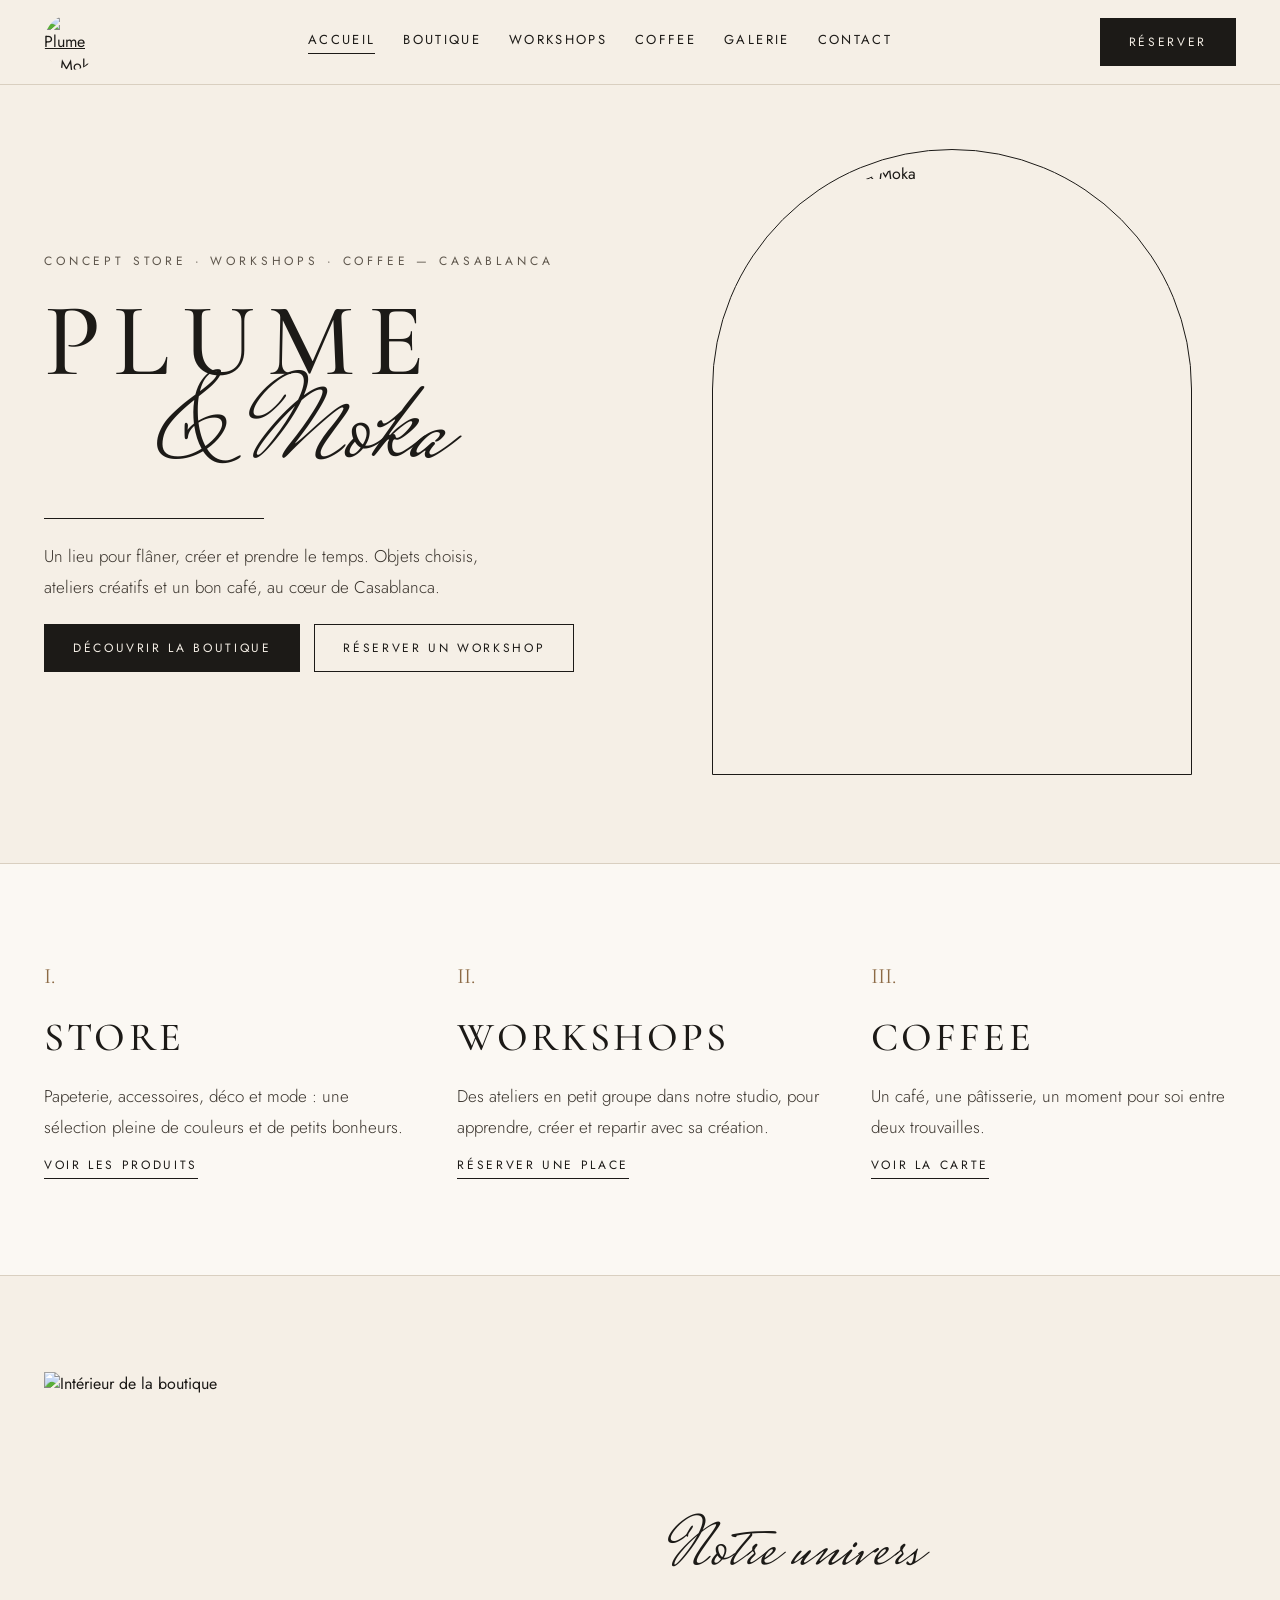
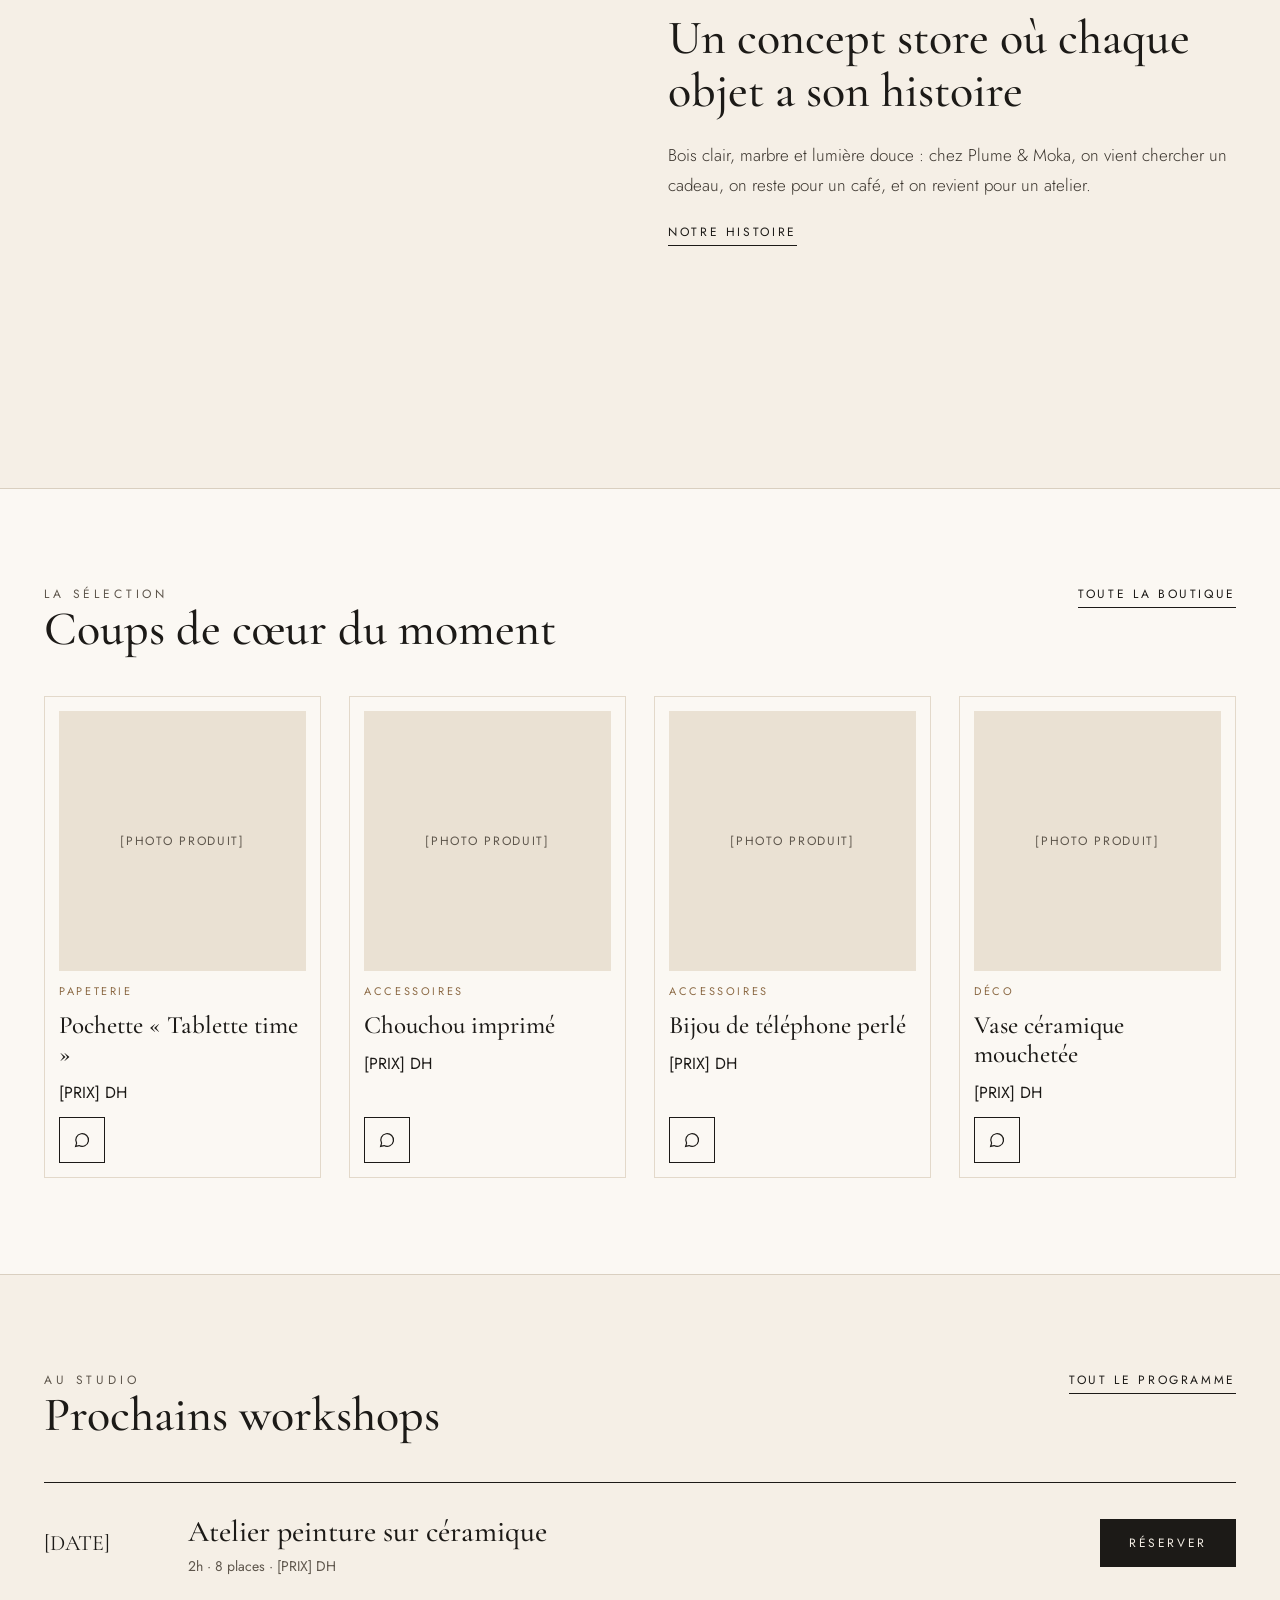
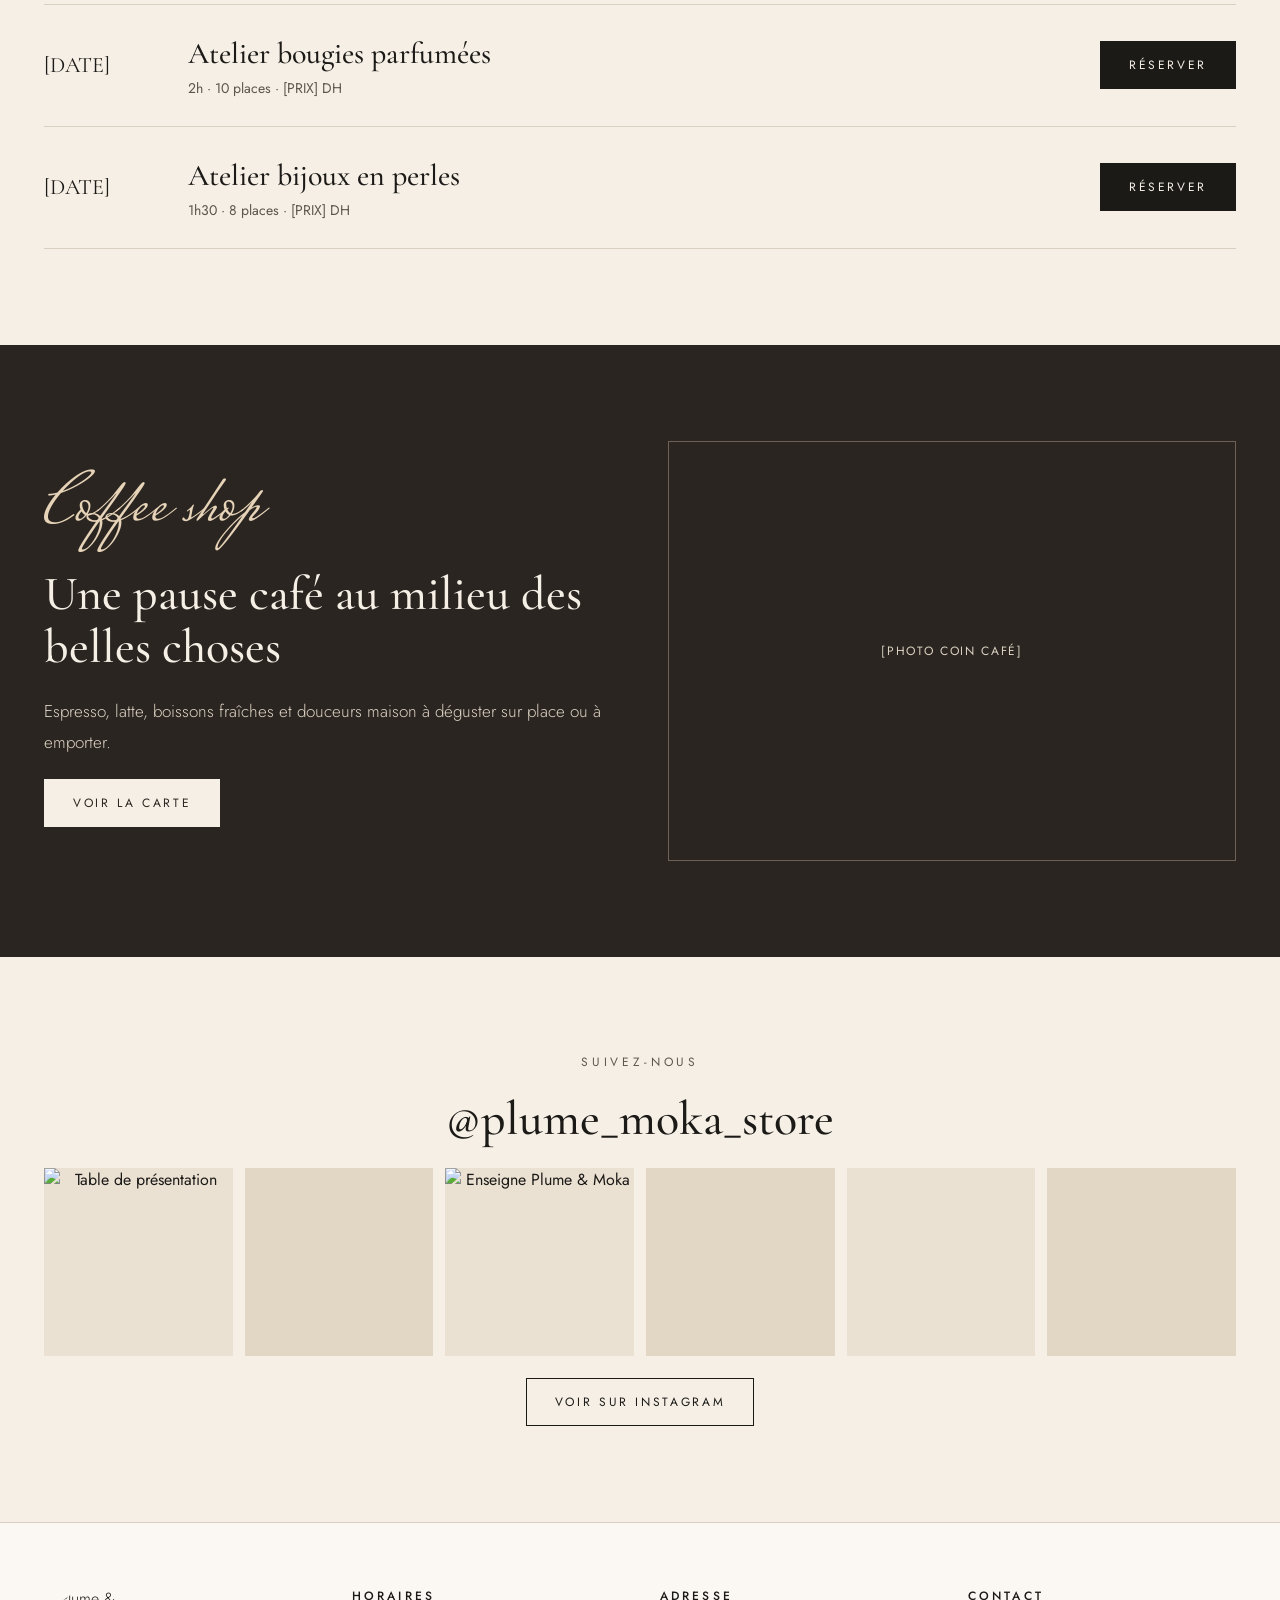
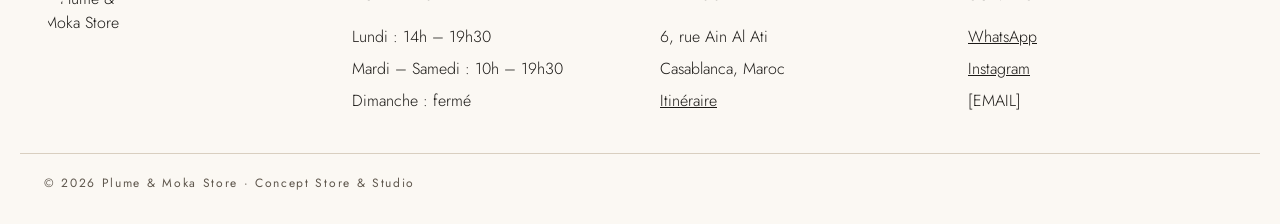
